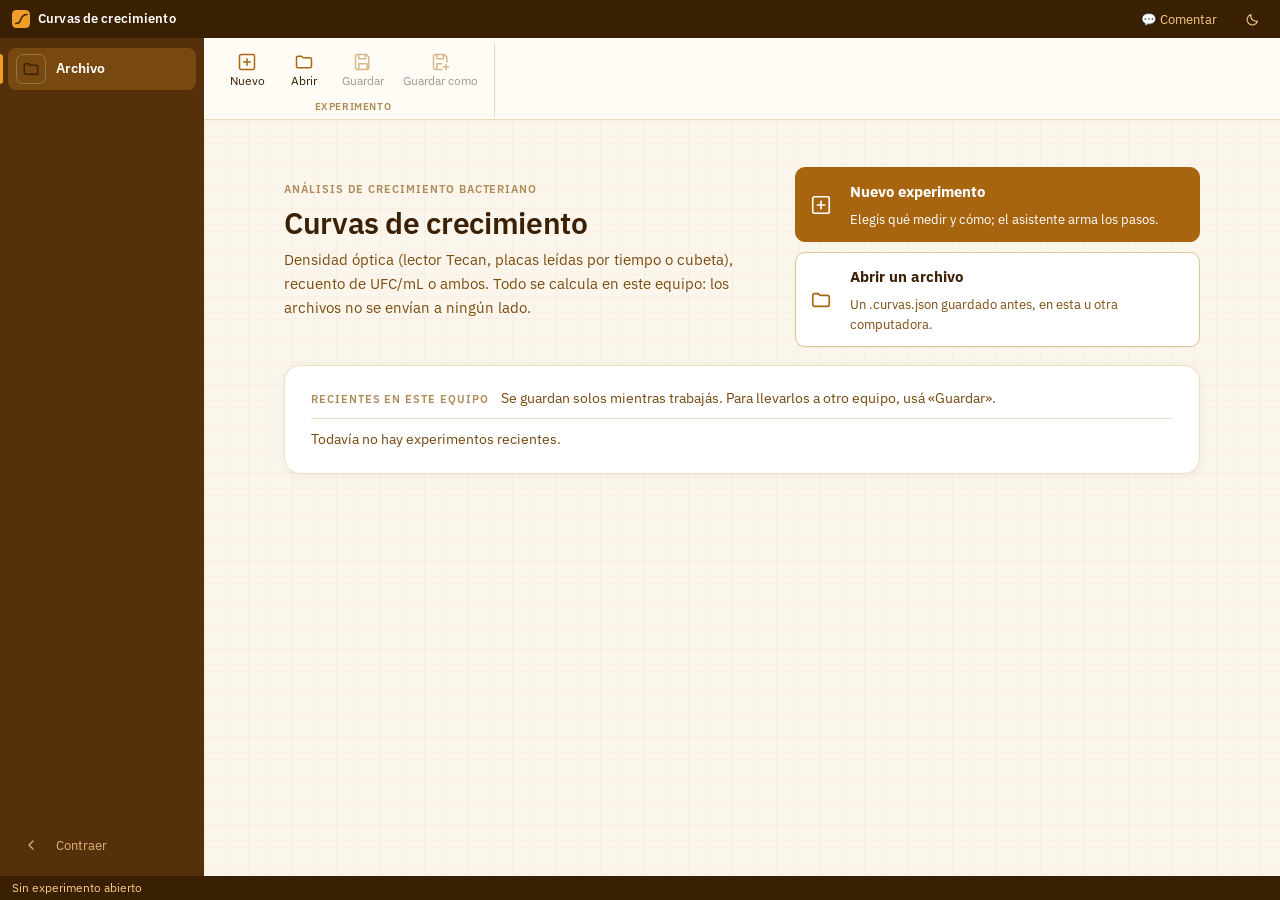
==== docs/Curvas.html @ dcc704e7 "v2.10.0: OD y UFC con el mismo cálculo, ajustes de Baranyi/Huang corregidos y formato de publicación" ====
<!doctype html>
<html lang="es" data-tema="claro">
  <head>
    <meta charset="UTF-8" />
    <meta name="viewport" content="width=device-width, initial-scale=1.0" />
    <title>Curvas de crecimiento</title>
    <link rel="icon" type="image/svg+xml" href="data:image/svg+xml,%3Csvg xmlns='http://www.w3.org/2000/svg' viewBox='0 0 64 64'%3E%3Crect width='64' height='64' rx='14' fill='%23633806'/%3E%3Cpath d='M14 14V50H54' fill='none' stroke='%23FAEEDA' stroke-width='3.3' stroke-linecap='round'/%3E%3Cpath d='M17 46C28 46 32 44.5 37 34S47 17 56 16' fill='none' stroke='%23EF9F27' stroke-width='5.2' stroke-linecap='round'/%3E%3C/svg%3E" />
    <script>try { var t = JSON.parse(localStorage.getItem('curvas-crecimiento-v2-tema-mesada')); if (t) document.documentElement.dataset.tema = t } catch (e) {}</script>
    <script type="module" crossorigin>var yk=Object.defineProperty;var _k=(e,t,r)=>t in e?yk(e,t,{enumerable:!0,configurable:!0,writable:!0,value:r}):e[t]=r;var pg=(e,t,r)=>_k(e,typeof t!="symbol"?t+"":t,r);(function(){const t=document.createElement("link").relList;if(t&&t.supports&&t.supports("modulepreload"))return;for(const n of document.querySelectorAll('link[rel="modulepreload"]'))a(n);new MutationObserver(n=>{for(const o of n)if(o.type==="childList")for(const s of o.addedNodes)s.tagName==="LINK"&&s.rel==="modulepreload"&&a(s)}).observe(document,{childList:!0,subtree:!0});function r(n){const o={};return n.integrity&&(o.integrity=n.integrity),n.referrerPolicy&&(o.referrerPolicy=n.referrerPolicy),n.crossOrigin==="use-credentials"?o.credentials="include":n.crossOrigin==="anonymous"?o.credentials="omit":o.credentials="same-origin",o}function a(n){if(n.ep)return;n.ep=!0;const o=r(n);fetch(n.href,o)}})();function bk(e){return e&&e.__esModule&&Object.prototype.hasOwnProperty.call(e,"default")?e.default:e}var v_={exports:{}},Jf={},y_={exports:{}},St={};/**
 * @license React
 * react.production.min.js
 *
 * Copyright (c) Facebook, Inc. and its affiliates.
 *
 * This source code is licensed under the MIT license found in the
 * LICENSE file in the root directory of this source tree.
 */var pu=Symbol.for("react.element"),wk=Symbol.for("react.portal"),jk=Symbol.for("react.fragment"),Ek=Symbol.for("react.strict_mode"),Sk=Symbol.for("react.profiler"),Ck=Symbol.for("react.provider"),kk=Symbol.for("react.context"),Tk=Symbol.for("react.forward_ref"),Nk=Symbol.for("react.suspense"),Fk=Symbol.for("react.memo"),Ok=Symbol.for("react.lazy"),xg=Symbol.iterator;function Ak(e){return e===null||typeof e!="object"?null:(e=xg&&e[xg]||e["@@iterator"],typeof e=="function"?e:null)}var __={isMounted:function(){return!1},enqueueForceUpdate:function(){},enqueueReplaceState:function(){},enqueueSetState:function(){}},b_=Object.assign,w_={};function dl(e,t,r){this.props=e,this.context=t,this.refs=w_,this.updater=r||__}dl.prototype.isReactComponent={};dl.prototype.setState=function(e,t){if(typeof e!="object"&&typeof e!="function"&&e!=null)throw Error("setState(...): takes an object of state variables to update or a function which returns an object of state variables.");this.updater.enqueueSetState(this,e,t,"setState")};dl.prototype.forceUpdate=function(e){this.updater.enqueueForceUpdate(this,e,"forceUpdate")};function j_(){}j_.prototype=dl.prototype;function Hp(e,t,r){this.props=e,this.context=t,this.refs=w_,this.updater=r||__}var Gp=Hp.prototype=new j_;Gp.constructor=Hp;b_(Gp,dl.prototype);Gp.isPureReactComponent=!0;var gg=Array.isArray,E_=Object.prototype.hasOwnProperty,qp={current:null},S_={key:!0,ref:!0,__self:!0,__source:!0};function C_(e,t,r){var a,n={},o=null,s=null;if(t!=null)for(a in t.ref!==void 0&&(s=t.ref),t.key!==void 0&&(o=""+t.key),t)E_.call(t,a)&&!S_.hasOwnProperty(a)&&(n[a]=t[a]);var l=arguments.length-2;if(l===1)n.children=r;else if(1<l){for(var c=Array(l),u=0;u<l;u++)c[u]=arguments[u+2];n.children=c}if(e&&e.defaultProps)for(a in l=e.defaultProps,l)n[a]===void 0&&(n[a]=l[a]);return{$$typeof:pu,type:e,key:o,ref:s,props:n,_owner:qp.current}}function Dk(e,t){return{$$typeof:pu,type:e.type,key:t,ref:e.ref,props:e.props,_owner:e._owner}}function Xp(e){return typeof e=="object"&&e!==null&&e.$$typeof===pu}function Mk(e){var t={"=":"=0",":":"=2"};return"$"+e.replace(/[=:]/g,function(r){return t[r]})}var vg=/\/+/g;function R0(e,t){return typeof e=="object"&&e!==null&&e.key!=null?Mk(""+e.key):t.toString(36)}function wd(e,t,r,a,n){var o=typeof e;(o==="undefined"||o==="boolean")&&(e=null);var s=!1;if(e===null)s=!0;else switch(o){case"string":case"number":s=!0;break;case"object":switch(e.$$typeof){case pu:case wk:s=!0}}if(s)return s=e,n=n(s),e=a===""?"."+R0(s,0):a,gg(n)?(r="",e!=null&&(r=e.replace(vg,"$&/")+"/"),wd(n,t,r,"",function(u){return u})):n!=null&&(Xp(n)&&(n=Dk(n,r+(!n.key||s&&s.key===n.key?"":(""+n.key).replace(vg,"$&/")+"/")+e)),t.push(n)),1;if(s=0,a=a===""?".":a+":",gg(e))for(var l=0;l<e.length;l++){o=e[l];var c=a+R0(o,l);s+=wd(o,t,r,c,n)}else if(c=Ak(e),typeof c=="function")for(e=c.call(e),l=0;!(o=e.next()).done;)o=o.value,c=a+R0(o,l++),s+=wd(o,t,r,c,n);else if(o==="object")throw t=String(e),Error("Objects are not valid as a React child (found: "+(t==="[object Object]"?"object with keys {"+Object.keys(e).join(", ")+"}":t)+"). If you meant to render a collection of children, use an array instead.");return s}function Ru(e,t,r){if(e==null)return e;var a=[],n=0;return wd(e,a,"","",function(o){return t.call(r,o,n++)}),a}function $k(e){if(e._status===-1){var t=e._result;t=t(),t.then(function(r){(e._status===0||e._status===-1)&&(e._status=1,e._result=r)},function(r){(e._status===0||e._status===-1)&&(e._status=2,e._result=r)}),e._status===-1&&(e._status=0,e._result=t)}if(e._status===1)return e._result.default;throw e._result}var ja={current:null},jd={transition:null},Pk={ReactCurrentDispatcher:ja,ReactCurrentBatchConfig:jd,ReactCurrentOwner:qp};function k_(){throw Error("act(...) is not supported in production builds of React.")}St.Children={map:Ru,forEach:function(e,t,r){Ru(e,function(){t.apply(this,arguments)},r)},count:function(e){var t=0;return Ru(e,function(){t++}),t},toArray:function(e){return Ru(e,function(t){return t})||[]},only:function(e){if(!Xp(e))throw Error("React.Children.only expected to receive a single React element child.");return e}};St.Component=dl;St.Fragment=jk;St.Profiler=Sk;St.PureComponent=Hp;St.StrictMode=Ek;St.Suspense=Nk;St.__SECRET_INTERNALS_DO_NOT_USE_OR_YOU_WILL_BE_FIRED=Pk;St.act=k_;St.cloneElement=function(e,t,r){if(e==null)throw Error("React.cloneElement(...): The argument must be a React element, but you passed "+e+".");var a=b_({},e.props),n=e.key,o=e.ref,s=e._owner;if(t!=null){if(t.ref!==void 0&&(o=t.ref,s=qp.current),t.key!==void 0&&(n=""+t.key),e.type&&e.type.defaultProps)var l=e.type.defaultProps;for(c in t)E_.call(t,c)&&!S_.hasOwnProperty(c)&&(a[c]=t[c]===void 0&&l!==void 0?l[c]:t[c])}var c=arguments.length-2;if(c===1)a.children=r;else if(1<c){l=Array(c);for(var u=0;u<c;u++)l[u]=arguments[u+2];a.children=l}return{$$typeof:pu,type:e.type,key:n,ref:o,props:a,_owner:s}};St.createContext=function(e){return e={$$typeof:kk,_currentValue:e,_currentValue2:e,_threadCount:0,Provider:null,Consumer:null,_defaultValue:null,_globalName:null},e.Provider={$$typeof:Ck,_context:e},e.Consumer=e};St.createElement=C_;St.createFactory=function(e){var t=C_.bind(null,e);return t.type=e,t};St.createRef=function(){return{current:null}};St.forwardRef=function(e){return{$$typeof:Tk,render:e}};St.isValidElement=Xp;St.lazy=function(e){return{$$typeof:Ok,_payload:{_status:-1,_result:e},_init:$k}};St.memo=function(e,t){return{$$typeof:Fk,type:e,compare:t===void 0?null:t}};St.startTransition=function(e){var t=jd.transition;jd.transition={};try{e()}finally{jd.transition=t}};St.unstable_act=k_;St.useCallback=function(e,t){return ja.current.useCallback(e,t)};St.useContext=function(e){return ja.current.useContext(e)};St.useDebugValue=function(){};St.useDeferredValue=function(e){return ja.current.useDeferredValue(e)};St.useEffect=function(e,t){return ja.current.useEffect(e,t)};St.useId=function(){return ja.current.useId()};St.useImperativeHandle=function(e,t,r){return ja.current.useImperativeHandle(e,t,r)};St.useInsertionEffect=function(e,t){return ja.current.useInsertionEffect(e,t)};St.useLayoutEffect=function(e,t){return ja.current.useLayoutEffect(e,t)};St.useMemo=function(e,t){return ja.current.useMemo(e,t)};St.useReducer=function(e,t,r){return ja.current.useReducer(e,t,r)};St.useRef=function(e){return ja.current.useRef(e)};St.useState=function(e){return ja.current.useState(e)};St.useSyncExternalStore=function(e,t,r){return ja.current.useSyncExternalStore(e,t,r)};St.useTransition=function(){return ja.current.useTransition()};St.version="18.3.1";y_.exports=St;var fe=y_.exports;const T_=bk(fe);/**
 * @license React
 * react-jsx-runtime.production.min.js
 *
 * Copyright (c) Facebook, Inc. and its affiliates.
 *
 * This source code is licensed under the MIT license found in the
 * LICENSE file in the root directory of this source tree.
 */var Lk=fe,Rk=Symbol.for("react.element"),Ik=Symbol.for("react.fragment"),Bk=Object.prototype.hasOwnProperty,Uk=Lk.__SECRET_INTERNALS_DO_NOT_USE_OR_YOU_WILL_BE_FIRED.ReactCurrentOwner,zk={key:!0,ref:!0,__self:!0,__source:!0};function N_(e,t,r){var a,n={},o=null,s=null;r!==void 0&&(o=""+r),t.key!==void 0&&(o=""+t.key),t.ref!==void 0&&(s=t.ref);for(a in t)Bk.call(t,a)&&!zk.hasOwnProperty(a)&&(n[a]=t[a]);if(e&&e.defaultProps)for(a in t=e.defaultProps,t)n[a]===void 0&&(n[a]=t[a]);return{$$typeof:Rk,type:e,key:o,ref:s,props:n,_owner:Uk.current}}Jf.Fragment=Ik;Jf.jsx=N_;Jf.jsxs=N_;v_.exports=Jf;var i=v_.exports,F_={exports:{}},Ka={},O_={exports:{}},A_={};/**
 * @license React
 * scheduler.production.min.js
 *
 * Copyright (c) Facebook, Inc. and its affiliates.
 *
 * This source code is licensed under the MIT license found in the
 * LICENSE file in the root directory of this source tree.
 */(function(e){function t(re,L){var B=re.length;re.push(L);e:for(;0<B;){var ae=B-1>>>1,E=re[ae];if(0<n(E,L))re[ae]=L,re[B]=E,B=ae;else break e}}function r(re){return re.length===0?null:re[0]}function a(re){if(re.length===0)return null;var L=re[0],B=re.pop();if(B!==L){re[0]=B;e:for(var ae=0,E=re.length,O=E>>>1;ae<O;){var D=2*(ae+1)-1,R=re[D],A=D+1,K=re[A];if(0>n(R,B))A<E&&0>n(K,R)?(re[ae]=K,re[A]=B,ae=A):(re[ae]=R,re[D]=B,ae=D);else if(A<E&&0>n(K,B))re[ae]=K,re[A]=B,ae=A;else break e}}return L}function n(re,L){var B=re.sortIndex-L.sortIndex;return B!==0?B:re.id-L.id}if(typeof performance=="object"&&typeof performance.now=="function"){var o=performance;e.unstable_now=function(){return o.now()}}else{var s=Date,l=s.now();e.unstable_now=function(){return s.now()-l}}var c=[],u=[],d=1,f=null,h=3,m=!1,p=!1,x=!1,g=typeof setTimeout=="function"?setTimeout:null,v=typeof clearTimeout=="function"?clearTimeout:null,y=typeof setImmediate<"u"?setImmediate:null;typeof navigator<"u"&&navigator.scheduling!==void 0&&navigator.scheduling.isInputPending!==void 0&&navigator.scheduling.isInputPending.bind(navigator.scheduling);function _(re){for(var L=r(u);L!==null;){if(L.callback===null)a(u);else if(L.startTime<=re)a(u),L.sortIndex=L.expirationTime,t(c,L);else break;L=r(u)}}function j(re){if(x=!1,_(re),!p)if(r(c)!==null)p=!0,G(k);else{var L=r(u);L!==null&&Q(j,L.startTime-re)}}function k(re,L){p=!1,x&&(x=!1,v(w),w=-1),m=!0;var B=h;try{for(_(L),f=r(c);f!==null&&(!(f.expirationTime>L)||re&&!P());){var ae=f.callback;if(typeof ae=="function"){f.callback=null,h=f.priorityLevel;var E=ae(f.expirationTime<=L);L=e.unstable_now(),typeof E=="function"?f.callback=E:f===r(c)&&a(c),_(L)}else a(c);f=r(c)}if(f!==null)var O=!0;else{var D=r(u);D!==null&&Q(j,D.startTime-L),O=!1}return O}finally{f=null,h=B,m=!1}}var S=!1,b=null,w=-1,C=5,N=-1;function P(){return!(e.unstable_now()-N<C)}function T(){if(b!==null){var re=e.unstable_now();N=re;var L=!0;try{L=b(!0,re)}finally{L?F():(S=!1,b=null)}}else S=!1}var F;if(typeof y=="function")F=function(){y(T)};else if(typeof MessageChannel<"u"){var V=new MessageChannel,z=V.port2;V.port1.onmessage=T,F=function(){z.postMessage(null)}}else F=function(){g(T,0)};function G(re){b=re,S||(S=!0,F())}function Q(re,L){w=g(function(){re(e.unstable_now())},L)}e.unstable_IdlePriority=5,e.unstable_ImmediatePriority=1,e.unstable_LowPriority=4,e.unstable_NormalPriority=3,e.unstable_Profiling=null,e.unstable_UserBlockingPriority=2,e.unstable_cancelCallback=function(re){re.callback=null},e.unstable_continueExecution=function(){p||m||(p=!0,G(k))},e.unstable_forceFrameRate=function(re){0>re||125<re?console.error("forceFrameRate takes a positive int between 0 and 125, forcing frame rates higher than 125 fps is not supported"):C=0<re?Math.floor(1e3/re):5},e.unstable_getCurrentPriorityLevel=function(){return h},e.unstable_getFirstCallbackNode=function(){return r(c)},e.unstable_next=function(re){switch(h){case 1:case 2:case 3:var L=3;break;default:L=h}var B=h;h=L;try{return re()}finally{h=B}},e.unstable_pauseExecution=function(){},e.unstable_requestPaint=function(){},e.unstable_runWithPriority=function(re,L){switch(re){case 1:case 2:case 3:case 4:case 5:break;default:re=3}var B=h;h=re;try{return L()}finally{h=B}},e.unstable_scheduleCallback=function(re,L,B){var ae=e.unstable_now();switch(typeof B=="object"&&B!==null?(B=B.delay,B=typeof B=="number"&&0<B?ae+B:ae):B=ae,re){case 1:var E=-1;break;case 2:E=250;break;case 5:E=1073741823;break;case 4:E=1e4;break;default:E=5e3}return E=B+E,re={id:d++,callback:L,priorityLevel:re,startTime:B,expirationTime:E,sortIndex:-1},B>ae?(re.sortIndex=B,t(u,re),r(c)===null&&re===r(u)&&(x?(v(w),w=-1):x=!0,Q(j,B-ae))):(re.sortIndex=E,t(c,re),p||m||(p=!0,G(k))),re},e.unstable_shouldYield=P,e.unstable_wrapCallback=function(re){var L=h;return function(){var B=h;h=L;try{return re.apply(this,arguments)}finally{h=B}}}})(A_);O_.exports=A_;var Vk=O_.exports;/**
 * @license React
 * react-dom.production.min.js
 *
 * Copyright (c) Facebook, Inc. and its affiliates.
 *
 * This source code is licensed under the MIT license found in the
 * LICENSE file in the root directory of this source tree.
 */var Wk=fe,Ga=Vk;function Le(e){for(var t="https://reactjs.org/docs/error-decoder.html?invariant="+e,r=1;r<arguments.length;r++)t+="&args[]="+encodeURIComponent(arguments[r]);return"Minified React error #"+e+"; visit "+t+" for the full message or use the non-minified dev environment for full errors and additional helpful warnings."}var D_=new Set,xc={};function Qs(e,t){Xi(e,t),Xi(e+"Capture",t)}function Xi(e,t){for(xc[e]=t,e=0;e<t.length;e++)D_.add(t[e])}var go=!(typeof window>"u"||typeof window.document>"u"||typeof window.document.createElement>"u"),Zh=Object.prototype.hasOwnProperty,Hk=/^[:A-Z_a-z\u00C0-\u00D6\u00D8-\u00F6\u00F8-\u02FF\u0370-\u037D\u037F-\u1FFF\u200C-\u200D\u2070-\u218F\u2C00-\u2FEF\u3001-\uD7FF\uF900-\uFDCF\uFDF0-\uFFFD][:A-Z_a-z\u00C0-\u00D6\u00D8-\u00F6\u00F8-\u02FF\u0370-\u037D\u037F-\u1FFF\u200C-\u200D\u2070-\u218F\u2C00-\u2FEF\u3001-\uD7FF\uF900-\uFDCF\uFDF0-\uFFFD\-.0-9\u00B7\u0300-\u036F\u203F-\u2040]*$/,yg={},_g={};function Gk(e){return Zh.call(_g,e)?!0:Zh.call(yg,e)?!1:Hk.test(e)?_g[e]=!0:(yg[e]=!0,!1)}function qk(e,t,r,a){if(r!==null&&r.type===0)return!1;switch(typeof t){case"function":case"symbol":return!0;case"boolean":return a?!1:r!==null?!r.acceptsBooleans:(e=e.toLowerCase().slice(0,5),e!=="data-"&&e!=="aria-");default:return!1}}function Xk(e,t,r,a){if(t===null||typeof t>"u"||qk(e,t,r,a))return!0;if(a)return!1;if(r!==null)switch(r.type){case 3:return!t;case 4:return t===!1;case 5:return isNaN(t);case 6:return isNaN(t)||1>t}return!1}function Ea(e,t,r,a,n,o,s){this.acceptsBooleans=t===2||t===3||t===4,this.attributeName=a,this.attributeNamespace=n,this.mustUseProperty=r,this.propertyName=e,this.type=t,this.sanitizeURL=o,this.removeEmptyString=s}var Qr={};"children dangerouslySetInnerHTML defaultValue defaultChecked innerHTML suppressContentEditableWarning suppressHydrationWarning style".split(" ").forEach(function(e){Qr[e]=new Ea(e,0,!1,e,null,!1,!1)});[["acceptCharset","accept-charset"],["className","class"],["htmlFor","for"],["httpEquiv","http-equiv"]].forEach(function(e){var t=e[0];Qr[t]=new Ea(t,1,!1,e[1],null,!1,!1)});["contentEditable","draggable","spellCheck","value"].forEach(function(e){Qr[e]=new Ea(e,2,!1,e.toLowerCase(),null,!1,!1)});["autoReverse","externalResourcesRequired","focusable","preserveAlpha"].forEach(function(e){Qr[e]=new Ea(e,2,!1,e,null,!1,!1)});"allowFullScreen async autoFocus autoPlay controls default defer disabled disablePictureInPicture disableRemotePlayback formNoValidate hidden loop noModule noValidate open playsInline readOnly required reversed scoped seamless itemScope".split(" ").forEach(function(e){Qr[e]=new Ea(e,3,!1,e.toLowerCase(),null,!1,!1)});["checked","multiple","muted","selected"].forEach(function(e){Qr[e]=new Ea(e,3,!0,e,null,!1,!1)});["capture","download"].forEach(function(e){Qr[e]=new Ea(e,4,!1,e,null,!1,!1)});["cols","rows","size","span"].forEach(function(e){Qr[e]=new Ea(e,6,!1,e,null,!1,!1)});["rowSpan","start"].forEach(function(e){Qr[e]=new Ea(e,5,!1,e.toLowerCase(),null,!1,!1)});var Kp=/[\-:]([a-z])/g;function Yp(e){return e[1].toUpperCase()}"accent-height alignment-baseline arabic-form baseline-shift cap-height clip-path clip-rule color-interpolation color-interpolation-filters color-profile color-rendering dominant-baseline enable-background fill-opacity fill-rule flood-color flood-opacity font-family font-size font-size-adjust font-stretch font-style font-variant font-weight glyph-name glyph-orientation-horizontal glyph-orientation-vertical horiz-adv-x horiz-origin-x image-rendering letter-spacing lighting-color marker-end marker-mid marker-start overline-position overline-thickness paint-order panose-1 pointer-events rendering-intent shape-rendering stop-color stop-opacity strikethrough-position strikethrough-thickness stroke-dasharray stroke-dashoffset stroke-linecap stroke-linejoin stroke-miterlimit stroke-opacity stroke-width text-anchor text-decoration text-rendering underline-position underline-thickness unicode-bidi unicode-range units-per-em v-alphabetic v-hanging v-ideographic v-mathematical vector-effect vert-adv-y vert-origin-x vert-origin-y word-spacing writing-mode xmlns:xlink x-height".split(" ").forEach(function(e){var t=e.replace(Kp,Yp);Qr[t]=new Ea(t,1,!1,e,null,!1,!1)});"xlink:actuate xlink:arcrole xlink:role xlink:show xlink:title xlink:type".split(" ").forEach(function(e){var t=e.replace(Kp,Yp);Qr[t]=new Ea(t,1,!1,e,"http://www.w3.org/1999/xlink",!1,!1)});["xml:base","xml:lang","xml:space"].forEach(function(e){var t=e.replace(Kp,Yp);Qr[t]=new Ea(t,1,!1,e,"http://www.w3.org/XML/1998/namespace",!1,!1)});["tabIndex","crossOrigin"].forEach(function(e){Qr[e]=new Ea(e,1,!1,e.toLowerCase(),null,!1,!1)});Qr.xlinkHref=new Ea("xlinkHref",1,!1,"xlink:href","http://www.w3.org/1999/xlink",!0,!1);["src","href","action","formAction"].forEach(function(e){Qr[e]=new Ea(e,1,!1,e.toLowerCase(),null,!0,!0)});function Qp(e,t,r,a){var n=Qr.hasOwnProperty(t)?Qr[t]:null;(n!==null?n.type!==0:a||!(2<t.length)||t[0]!=="o"&&t[0]!=="O"||t[1]!=="n"&&t[1]!=="N")&&(Xk(t,r,n,a)&&(r=null),a||n===null?Gk(t)&&(r===null?e.removeAttribute(t):e.setAttribute(t,""+r)):n.mustUseProperty?e[n.propertyName]=r===null?n.type===3?!1:"":r:(t=n.attributeName,a=n.attributeNamespace,r===null?e.removeAttribute(t):(n=n.type,r=n===3||n===4&&r===!0?"":""+r,a?e.setAttributeNS(a,t,r):e.setAttribute(t,r))))}var Eo=Wk.__SECRET_INTERNALS_DO_NOT_USE_OR_YOU_WILL_BE_FIRED,Iu=Symbol.for("react.element"),xi=Symbol.for("react.portal"),gi=Symbol.for("react.fragment"),Jp=Symbol.for("react.strict_mode"),em=Symbol.for("react.profiler"),M_=Symbol.for("react.provider"),$_=Symbol.for("react.context"),Zp=Symbol.for("react.forward_ref"),tm=Symbol.for("react.suspense"),rm=Symbol.for("react.suspense_list"),ex=Symbol.for("react.memo"),Ro=Symbol.for("react.lazy"),P_=Symbol.for("react.offscreen"),bg=Symbol.iterator;function Fl(e){return e===null||typeof e!="object"?null:(e=bg&&e[bg]||e["@@iterator"],typeof e=="function"?e:null)}var dr=Object.assign,I0;function Wl(e){if(I0===void 0)try{throw Error()}catch(r){var t=r.stack.trim().match(/\n( *(at )?)/);I0=t&&t[1]||""}return`
`+I0+e}var B0=!1;function U0(e,t){if(!e||B0)return"";B0=!0;var r=Error.prepareStackTrace;Error.prepareStackTrace=void 0;try{if(t)if(t=function(){throw Error()},Object.defineProperty(t.prototype,"props",{set:function(){throw Error()}}),typeof Reflect=="object"&&Reflect.construct){try{Reflect.construct(t,[])}catch(u){var a=u}Reflect.construct(e,[],t)}else{try{t.call()}catch(u){a=u}e.call(t.prototype)}else{try{throw Error()}catch(u){a=u}e()}}catch(u){if(u&&a&&typeof u.stack=="string"){for(var n=u.stack.split(`
`),o=a.stack.split(`
`),s=n.length-1,l=o.length-1;1<=s&&0<=l&&n[s]!==o[l];)l--;for(;1<=s&&0<=l;s--,l--)if(n[s]!==o[l]){if(s!==1||l!==1)do if(s--,l--,0>l||n[s]!==o[l]){var c=`
`+n[s].replace(" at new "," at ");return e.displayName&&c.includes("<anonymous>")&&(c=c.replace("<anonymous>",e.displayName)),c}while(1<=s&&0<=l);break}}}finally{B0=!1,Error.prepareStackTrace=r}return(e=e?e.displayName||e.name:"")?Wl(e):""}function Kk(e){switch(e.tag){case 5:return Wl(e.type);case 16:return Wl("Lazy");case 13:return Wl("Suspense");case 19:return Wl("SuspenseList");case 0:case 2:case 15:return e=U0(e.type,!1),e;case 11:return e=U0(e.type.render,!1),e;case 1:return e=U0(e.type,!0),e;default:return""}}function am(e){if(e==null)return null;if(typeof e=="function")return e.displayName||e.name||null;if(typeof e=="string")return e;switch(e){case gi:return"Fragment";case xi:return"Portal";case em:return"Profiler";case Jp:return"StrictMode";case tm:return"Suspense";case rm:return"SuspenseList"}if(typeof e=="object")switch(e.$$typeof){case $_:return(e.displayName||"Context")+".Consumer";case M_:return(e._context.displayName||"Context")+".Provider";case Zp:var t=e.render;return e=e.displayName,e||(e=t.displayName||t.name||"",e=e!==""?"ForwardRef("+e+")":"ForwardRef"),e;case ex:return t=e.displayName||null,t!==null?t:am(e.type)||"Memo";case Ro:t=e._payload,e=e._init;try{return am(e(t))}catch{}}return null}function Yk(e){var t=e.type;switch(e.tag){case 24:return"Cache";case 9:return(t.displayName||"Context")+".Consumer";case 10:return(t._context.displayName||"Context")+".Provider";case 18:return"DehydratedFragment";case 11:return e=t.render,e=e.displayName||e.name||"",t.displayName||(e!==""?"ForwardRef("+e+")":"ForwardRef");case 7:return"Fragment";case 5:return t;case 4:return"Portal";case 3:return"Root";case 6:return"Text";case 16:return am(t);case 8:return t===Jp?"StrictMode":"Mode";case 22:return"Offscreen";case 12:return"Profiler";case 21:return"Scope";case 13:return"Suspense";case 19:return"SuspenseList";case 25:return"TracingMarker";case 1:case 0:case 17:case 2:case 14:case 15:if(typeof t=="function")return t.displayName||t.name||null;if(typeof t=="string")return t}return null}function os(e){switch(typeof e){case"boolean":case"number":case"string":case"undefined":return e;case"object":return e;default:return""}}function L_(e){var t=e.type;return(e=e.nodeName)&&e.toLowerCase()==="input"&&(t==="checkbox"||t==="radio")}function Qk(e){var t=L_(e)?"checked":"value",r=Object.getOwnPropertyDescriptor(e.constructor.prototype,t),a=""+e[t];if(!e.hasOwnProperty(t)&&typeof r<"u"&&typeof r.get=="function"&&typeof r.set=="function"){var n=r.get,o=r.set;return Object.defineProperty(e,t,{configurable:!0,get:function(){return n.call(this)},set:function(s){a=""+s,o.call(this,s)}}),Object.defineProperty(e,t,{enumerable:r.enumerable}),{getValue:function(){return a},setValue:function(s){a=""+s},stopTracking:function(){e._valueTracker=null,delete e[t]}}}}function Bu(e){e._valueTracker||(e._valueTracker=Qk(e))}function R_(e){if(!e)return!1;var t=e._valueTracker;if(!t)return!0;var r=t.getValue(),a="";return e&&(a=L_(e)?e.checked?"true":"false":e.value),e=a,e!==r?(t.setValue(e),!0):!1}function Jd(e){if(e=e||(typeof document<"u"?document:void 0),typeof e>"u")return null;try{return e.activeElement||e.body}catch{return e.body}}function nm(e,t){var r=t.checked;return dr({},t,{defaultChecked:void 0,defaultValue:void 0,value:void 0,checked:r??e._wrapperState.initialChecked})}function wg(e,t){var r=t.defaultValue==null?"":t.defaultValue,a=t.checked!=null?t.checked:t.defaultChecked;r=os(t.value!=null?t.value:r),e._wrapperState={initialChecked:a,initialValue:r,controlled:t.type==="checkbox"||t.type==="radio"?t.checked!=null:t.value!=null}}function I_(e,t){t=t.checked,t!=null&&Qp(e,"checked",t,!1)}function om(e,t){I_(e,t);var r=os(t.value),a=t.type;if(r!=null)a==="number"?(r===0&&e.value===""||e.value!=r)&&(e.value=""+r):e.value!==""+r&&(e.value=""+r);else if(a==="submit"||a==="reset"){e.removeAttribute("value");return}t.hasOwnProperty("value")?sm(e,t.type,r):t.hasOwnProperty("defaultValue")&&sm(e,t.type,os(t.defaultValue)),t.checked==null&&t.defaultChecked!=null&&(e.defaultChecked=!!t.defaultChecked)}function jg(e,t,r){if(t.hasOwnProperty("value")||t.hasOwnProperty("defaultValue")){var a=t.type;if(!(a!=="submit"&&a!=="reset"||t.value!==void 0&&t.value!==null))return;t=""+e._wrapperState.initialValue,r||t===e.value||(e.value=t),e.defaultValue=t}r=e.name,r!==""&&(e.name=""),e.defaultChecked=!!e._wrapperState.initialChecked,r!==""&&(e.name=r)}function sm(e,t,r){(t!=="number"||Jd(e.ownerDocument)!==e)&&(r==null?e.defaultValue=""+e._wrapperState.initialValue:e.defaultValue!==""+r&&(e.defaultValue=""+r))}var Hl=Array.isArray;function Di(e,t,r,a){if(e=e.options,t){t={};for(var n=0;n<r.length;n++)t["$"+r[n]]=!0;for(r=0;r<e.length;r++)n=t.hasOwnProperty("$"+e[r].value),e[r].selected!==n&&(e[r].selected=n),n&&a&&(e[r].defaultSelected=!0)}else{for(r=""+os(r),t=null,n=0;n<e.length;n++){if(e[n].value===r){e[n].selected=!0,a&&(e[n].defaultSelected=!0);return}t!==null||e[n].disabled||(t=e[n])}t!==null&&(t.selected=!0)}}function im(e,t){if(t.dangerouslySetInnerHTML!=null)throw Error(Le(91));return dr({},t,{value:void 0,defaultValue:void 0,children:""+e._wrapperState.initialValue})}function Eg(e,t){var r=t.value;if(r==null){if(r=t.children,t=t.defaultValue,r!=null){if(t!=null)throw Error(Le(92));if(Hl(r)){if(1<r.length)throw Error(Le(93));r=r[0]}t=r}t==null&&(t=""),r=t}e._wrapperState={initialValue:os(r)}}function B_(e,t){var r=os(t.value),a=os(t.defaultValue);r!=null&&(r=""+r,r!==e.value&&(e.value=r),t.defaultValue==null&&e.defaultValue!==r&&(e.defaultValue=r)),a!=null&&(e.defaultValue=""+a)}function Sg(e){var t=e.textContent;t===e._wrapperState.initialValue&&t!==""&&t!==null&&(e.value=t)}function U_(e){switch(e){case"svg":return"http://www.w3.org/2000/svg";case"math":return"http://www.w3.org/1998/Math/MathML";default:return"http://www.w3.org/1999/xhtml"}}function lm(e,t){return e==null||e==="http://www.w3.org/1999/xhtml"?U_(t):e==="http://www.w3.org/2000/svg"&&t==="foreignObject"?"http://www.w3.org/1999/xhtml":e}var Uu,z_=function(e){return typeof MSApp<"u"&&MSApp.execUnsafeLocalFunction?function(t,r,a,n){MSApp.execUnsafeLocalFunction(function(){return e(t,r,a,n)})}:e}(function(e,t){if(e.namespaceURI!=="http://www.w3.org/2000/svg"||"innerHTML"in e)e.innerHTML=t;else{for(Uu=Uu||document.createElement("div"),Uu.innerHTML="<svg>"+t.valueOf().toString()+"</svg>",t=Uu.firstChild;e.firstChild;)e.removeChild(e.firstChild);for(;t.firstChild;)e.appendChild(t.firstChild)}});function gc(e,t){if(t){var r=e.firstChild;if(r&&r===e.lastChild&&r.nodeType===3){r.nodeValue=t;return}}e.textContent=t}var Jl={animationIterationCount:!0,aspectRatio:!0,borderImageOutset:!0,borderImageSlice:!0,borderImageWidth:!0,boxFlex:!0,boxFlexGroup:!0,boxOrdinalGroup:!0,columnCount:!0,columns:!0,flex:!0,flexGrow:!0,flexPositive:!0,flexShrink:!0,flexNegative:!0,flexOrder:!0,gridArea:!0,gridRow:!0,gridRowEnd:!0,gridRowSpan:!0,gridRowStart:!0,gridColumn:!0,gridColumnEnd:!0,gridColumnSpan:!0,gridColumnStart:!0,fontWeight:!0,lineClamp:!0,lineHeight:!0,opacity:!0,order:!0,orphans:!0,tabSize:!0,widows:!0,zIndex:!0,zoom:!0,fillOpacity:!0,floodOpacity:!0,stopOpacity:!0,strokeDasharray:!0,strokeDashoffset:!0,strokeMiterlimit:!0,strokeOpacity:!0,strokeWidth:!0},Jk=["Webkit","ms","Moz","O"];Object.keys(Jl).forEach(function(e){Jk.forEach(function(t){t=t+e.charAt(0).toUpperCase()+e.substring(1),Jl[t]=Jl[e]})});function V_(e,t,r){return t==null||typeof t=="boolean"||t===""?"":r||typeof t!="number"||t===0||Jl.hasOwnProperty(e)&&Jl[e]?(""+t).trim():t+"px"}function W_(e,t){e=e.style;for(var r in t)if(t.hasOwnProperty(r)){var a=r.indexOf("--")===0,n=V_(r,t[r],a);r==="float"&&(r="cssFloat"),a?e.setProperty(r,n):e[r]=n}}var Zk=dr({menuitem:!0},{area:!0,base:!0,br:!0,col:!0,embed:!0,hr:!0,img:!0,input:!0,keygen:!0,link:!0,meta:!0,param:!0,source:!0,track:!0,wbr:!0});function cm(e,t){if(t){if(Zk[e]&&(t.children!=null||t.dangerouslySetInnerHTML!=null))throw Error(Le(137,e));if(t.dangerouslySetInnerHTML!=null){if(t.children!=null)throw Error(Le(60));if(typeof t.dangerouslySetInnerHTML!="object"||!("__html"in t.dangerouslySetInnerHTML))throw Error(Le(61))}if(t.style!=null&&typeof t.style!="object")throw Error(Le(62))}}function um(e,t){if(e.indexOf("-")===-1)return typeof t.is=="string";switch(e){case"annotation-xml":case"color-profile":case"font-face":case"font-face-src":case"font-face-uri":case"font-face-format":case"font-face-name":case"missing-glyph":return!1;default:return!0}}var dm=null;function tx(e){return e=e.target||e.srcElement||window,e.correspondingUseElement&&(e=e.correspondingUseElement),e.nodeType===3?e.parentNode:e}var fm=null,Mi=null,$i=null;function Cg(e){if(e=vu(e)){if(typeof fm!="function")throw Error(Le(280));var t=e.stateNode;t&&(t=a0(t),fm(e.stateNode,e.type,t))}}function H_(e){Mi?$i?$i.push(e):$i=[e]:Mi=e}function G_(){if(Mi){var e=Mi,t=$i;if($i=Mi=null,Cg(e),t)for(e=0;e<t.length;e++)Cg(t[e])}}function q_(e,t){return e(t)}function X_(){}var z0=!1;function K_(e,t,r){if(z0)return e(t,r);z0=!0;try{return q_(e,t,r)}finally{z0=!1,(Mi!==null||$i!==null)&&(X_(),G_())}}function vc(e,t){var r=e.stateNode;if(r===null)return null;var a=a0(r);if(a===null)return null;r=a[t];e:switch(t){case"onClick":case"onClickCapture":case"onDoubleClick":case"onDoubleClickCapture":case"onMouseDown":case"onMouseDownCapture":case"onMouseMove":case"onMouseMoveCapture":case"onMouseUp":case"onMouseUpCapture":case"onMouseEnter":(a=!a.disabled)||(e=e.type,a=!(e==="button"||e==="input"||e==="select"||e==="textarea")),e=!a;break e;default:e=!1}if(e)return null;if(r&&typeof r!="function")throw Error(Le(231,t,typeof r));return r}var hm=!1;if(go)try{var Ol={};Object.defineProperty(Ol,"passive",{get:function(){hm=!0}}),window.addEventListener("test",Ol,Ol),window.removeEventListener("test",Ol,Ol)}catch{hm=!1}function eT(e,t,r,a,n,o,s,l,c){var u=Array.prototype.slice.call(arguments,3);try{t.apply(r,u)}catch(d){this.onError(d)}}var Zl=!1,Zd=null,ef=!1,mm=null,tT={onError:function(e){Zl=!0,Zd=e}};function rT(e,t,r,a,n,o,s,l,c){Zl=!1,Zd=null,eT.apply(tT,arguments)}function aT(e,t,r,a,n,o,s,l,c){if(rT.apply(this,arguments),Zl){if(Zl){var u=Zd;Zl=!1,Zd=null}else throw Error(Le(198));ef||(ef=!0,mm=u)}}function Js(e){var t=e,r=e;if(e.alternate)for(;t.return;)t=t.return;else{e=t;do t=e,t.flags&4098&&(r=t.return),e=t.return;while(e)}return t.tag===3?r:null}function Y_(e){if(e.tag===13){var t=e.memoizedState;if(t===null&&(e=e.alternate,e!==null&&(t=e.memoizedState)),t!==null)return t.dehydrated}return null}function kg(e){if(Js(e)!==e)throw Error(Le(188))}function nT(e){var t=e.alternate;if(!t){if(t=Js(e),t===null)throw Error(Le(188));return t!==e?null:e}for(var r=e,a=t;;){var n=r.return;if(n===null)break;var o=n.alternate;if(o===null){if(a=n.return,a!==null){r=a;continue}break}if(n.child===o.child){for(o=n.child;o;){if(o===r)return kg(n),e;if(o===a)return kg(n),t;o=o.sibling}throw Error(Le(188))}if(r.return!==a.return)r=n,a=o;else{for(var s=!1,l=n.child;l;){if(l===r){s=!0,r=n,a=o;break}if(l===a){s=!0,a=n,r=o;break}l=l.sibling}if(!s){for(l=o.child;l;){if(l===r){s=!0,r=o,a=n;break}if(l===a){s=!0,a=o,r=n;break}l=l.sibling}if(!s)throw Error(Le(189))}}if(r.alternate!==a)throw Error(Le(190))}if(r.tag!==3)throw Error(Le(188));return r.stateNode.current===r?e:t}function Q_(e){return e=nT(e),e!==null?J_(e):null}function J_(e){if(e.tag===5||e.tag===6)return e;for(e=e.child;e!==null;){var t=J_(e);if(t!==null)return t;e=e.sibling}return null}var Z_=Ga.unstable_scheduleCallback,Tg=Ga.unstable_cancelCallback,oT=Ga.unstable_shouldYield,sT=Ga.unstable_requestPaint,wr=Ga.unstable_now,iT=Ga.unstable_getCurrentPriorityLevel,rx=Ga.unstable_ImmediatePriority,eb=Ga.unstable_UserBlockingPriority,tf=Ga.unstable_NormalPriority,lT=Ga.unstable_LowPriority,tb=Ga.unstable_IdlePriority,Zf=null,Xn=null;function cT(e){if(Xn&&typeof Xn.onCommitFiberRoot=="function")try{Xn.onCommitFiberRoot(Zf,e,void 0,(e.current.flags&128)===128)}catch{}}var On=Math.clz32?Math.clz32:fT,uT=Math.log,dT=Math.LN2;function fT(e){return e>>>=0,e===0?32:31-(uT(e)/dT|0)|0}var zu=64,Vu=4194304;function Gl(e){switch(e&-e){case 1:return 1;case 2:return 2;case 4:return 4;case 8:return 8;case 16:return 16;case 32:return 32;case 64:case 128:case 256:case 512:case 1024:case 2048:case 4096:case 8192:case 16384:case 32768:case 65536:case 131072:case 262144:case 524288:case 1048576:case 2097152:return e&4194240;case 4194304:case 8388608:case 16777216:case 33554432:case 67108864:return e&130023424;case 134217728:return 134217728;case 268435456:return 268435456;case 536870912:return 536870912;case 1073741824:return 1073741824;default:return e}}function rf(e,t){var r=e.pendingLanes;if(r===0)return 0;var a=0,n=e.suspendedLanes,o=e.pingedLanes,s=r&268435455;if(s!==0){var l=s&~n;l!==0?a=Gl(l):(o&=s,o!==0&&(a=Gl(o)))}else s=r&~n,s!==0?a=Gl(s):o!==0&&(a=Gl(o));if(a===0)return 0;if(t!==0&&t!==a&&!(t&n)&&(n=a&-a,o=t&-t,n>=o||n===16&&(o&4194240)!==0))return t;if(a&4&&(a|=r&16),t=e.entangledLanes,t!==0)for(e=e.entanglements,t&=a;0<t;)r=31-On(t),n=1<<r,a|=e[r],t&=~n;return a}function hT(e,t){switch(e){case 1:case 2:case 4:return t+250;case 8:case 16:case 32:case 64:case 128:case 256:case 512:case 1024:case 2048:case 4096:case 8192:case 16384:case 32768:case 65536:case 131072:case 262144:case 524288:case 1048576:case 2097152:return t+5e3;case 4194304:case 8388608:case 16777216:case 33554432:case 67108864:return-1;case 134217728:case 268435456:case 536870912:case 1073741824:return-1;default:return-1}}function mT(e,t){for(var r=e.suspendedLanes,a=e.pingedLanes,n=e.expirationTimes,o=e.pendingLanes;0<o;){var s=31-On(o),l=1<<s,c=n[s];c===-1?(!(l&r)||l&a)&&(n[s]=hT(l,t)):c<=t&&(e.expiredLanes|=l),o&=~l}}function pm(e){return e=e.pendingLanes&-1073741825,e!==0?e:e&1073741824?1073741824:0}function rb(){var e=zu;return zu<<=1,!(zu&4194240)&&(zu=64),e}function V0(e){for(var t=[],r=0;31>r;r++)t.push(e);return t}function xu(e,t,r){e.pendingLanes|=t,t!==536870912&&(e.suspendedLanes=0,e.pingedLanes=0),e=e.eventTimes,t=31-On(t),e[t]=r}function pT(e,t){var r=e.pendingLanes&~t;e.pendingLanes=t,e.suspendedLanes=0,e.pingedLanes=0,e.expiredLanes&=t,e.mutableReadLanes&=t,e.entangledLanes&=t,t=e.entanglements;var a=e.eventTimes;for(e=e.expirationTimes;0<r;){var n=31-On(r),o=1<<n;t[n]=0,a[n]=-1,e[n]=-1,r&=~o}}function ax(e,t){var r=e.entangledLanes|=t;for(e=e.entanglements;r;){var a=31-On(r),n=1<<a;n&t|e[a]&t&&(e[a]|=t),r&=~n}}var Ut=0;function ab(e){return e&=-e,1<e?4<e?e&268435455?16:536870912:4:1}var nb,nx,ob,sb,ib,xm=!1,Wu=[],Xo=null,Ko=null,Yo=null,yc=new Map,_c=new Map,Bo=[],xT="mousedown mouseup touchcancel touchend touchstart auxclick dblclick pointercancel pointerdown pointerup dragend dragstart drop compositionend compositionstart keydown keypress keyup input textInput copy cut paste click change contextmenu reset submit".split(" ");function Ng(e,t){switch(e){case"focusin":case"focusout":Xo=null;break;case"dragenter":case"dragleave":Ko=null;break;case"mouseover":case"mouseout":Yo=null;break;case"pointerover":case"pointerout":yc.delete(t.pointerId);break;case"gotpointercapture":case"lostpointercapture":_c.delete(t.pointerId)}}function Al(e,t,r,a,n,o){return e===null||e.nativeEvent!==o?(e={blockedOn:t,domEventName:r,eventSystemFlags:a,nativeEvent:o,targetContainers:[n]},t!==null&&(t=vu(t),t!==null&&nx(t)),e):(e.eventSystemFlags|=a,t=e.targetContainers,n!==null&&t.indexOf(n)===-1&&t.push(n),e)}function gT(e,t,r,a,n){switch(t){case"focusin":return Xo=Al(Xo,e,t,r,a,n),!0;case"dragenter":return Ko=Al(Ko,e,t,r,a,n),!0;case"mouseover":return Yo=Al(Yo,e,t,r,a,n),!0;case"pointerover":var o=n.pointerId;return yc.set(o,Al(yc.get(o)||null,e,t,r,a,n)),!0;case"gotpointercapture":return o=n.pointerId,_c.set(o,Al(_c.get(o)||null,e,t,r,a,n)),!0}return!1}function lb(e){var t=Es(e.target);if(t!==null){var r=Js(t);if(r!==null){if(t=r.tag,t===13){if(t=Y_(r),t!==null){e.blockedOn=t,ib(e.priority,function(){ob(r)});return}}else if(t===3&&r.stateNode.current.memoizedState.isDehydrated){e.blockedOn=r.tag===3?r.stateNode.containerInfo:null;return}}}e.blockedOn=null}function Ed(e){if(e.blockedOn!==null)return!1;for(var t=e.targetContainers;0<t.length;){var r=gm(e.domEventName,e.eventSystemFlags,t[0],e.nativeEvent);if(r===null){r=e.nativeEvent;var a=new r.constructor(r.type,r);dm=a,r.target.dispatchEvent(a),dm=null}else return t=vu(r),t!==null&&nx(t),e.blockedOn=r,!1;t.shift()}return!0}function Fg(e,t,r){Ed(e)&&r.delete(t)}function vT(){xm=!1,Xo!==null&&Ed(Xo)&&(Xo=null),Ko!==null&&Ed(Ko)&&(Ko=null),Yo!==null&&Ed(Yo)&&(Yo=null),yc.forEach(Fg),_c.forEach(Fg)}function Dl(e,t){e.blockedOn===t&&(e.blockedOn=null,xm||(xm=!0,Ga.unstable_scheduleCallback(Ga.unstable_NormalPriority,vT)))}function bc(e){function t(n){return Dl(n,e)}if(0<Wu.length){Dl(Wu[0],e);for(var r=1;r<Wu.length;r++){var a=Wu[r];a.blockedOn===e&&(a.blockedOn=null)}}for(Xo!==null&&Dl(Xo,e),Ko!==null&&Dl(Ko,e),Yo!==null&&Dl(Yo,e),yc.forEach(t),_c.forEach(t),r=0;r<Bo.length;r++)a=Bo[r],a.blockedOn===e&&(a.blockedOn=null);for(;0<Bo.length&&(r=Bo[0],r.blockedOn===null);)lb(r),r.blockedOn===null&&Bo.shift()}var Pi=Eo.ReactCurrentBatchConfig,af=!0;function yT(e,t,r,a){var n=Ut,o=Pi.transition;Pi.transition=null;try{Ut=1,ox(e,t,r,a)}finally{Ut=n,Pi.transition=o}}function _T(e,t,r,a){var n=Ut,o=Pi.transition;Pi.transition=null;try{Ut=4,ox(e,t,r,a)}finally{Ut=n,Pi.transition=o}}function ox(e,t,r,a){if(af){var n=gm(e,t,r,a);if(n===null)Z0(e,t,a,nf,r),Ng(e,a);else if(gT(n,e,t,r,a))a.stopPropagation();else if(Ng(e,a),t&4&&-1<xT.indexOf(e)){for(;n!==null;){var o=vu(n);if(o!==null&&nb(o),o=gm(e,t,r,a),o===null&&Z0(e,t,a,nf,r),o===n)break;n=o}n!==null&&a.stopPropagation()}else Z0(e,t,a,null,r)}}var nf=null;function gm(e,t,r,a){if(nf=null,e=tx(a),e=Es(e),e!==null)if(t=Js(e),t===null)e=null;else if(r=t.tag,r===13){if(e=Y_(t),e!==null)return e;e=null}else if(r===3){if(t.stateNode.current.memoizedState.isDehydrated)return t.tag===3?t.stateNode.containerInfo:null;e=null}else t!==e&&(e=null);return nf=e,null}function cb(e){switch(e){case"cancel":case"click":case"close":case"contextmenu":case"copy":case"cut":case"auxclick":case"dblclick":case"dragend":case"dragstart":case"drop":case"focusin":case"focusout":case"input":case"invalid":case"keydown":case"keypress":case"keyup":case"mousedown":case"mouseup":case"paste":case"pause":case"play":case"pointercancel":case"pointerdown":case"pointerup":case"ratechange":case"reset":case"resize":case"seeked":case"submit":case"touchcancel":case"touchend":case"touchstart":case"volumechange":case"change":case"selectionchange":case"textInput":case"compositionstart":case"compositionend":case"compositionupdate":case"beforeblur":case"afterblur":case"beforeinput":case"blur":case"fullscreenchange":case"focus":case"hashchange":case"popstate":case"select":case"selectstart":return 1;case"drag":case"dragenter":case"dragexit":case"dragleave":case"dragover":case"mousemove":case"mouseout":case"mouseover":case"pointermove":case"pointerout":case"pointerover":case"scroll":case"toggle":case"touchmove":case"wheel":case"mouseenter":case"mouseleave":case"pointerenter":case"pointerleave":return 4;case"message":switch(iT()){case rx:return 1;case eb:return 4;case tf:case lT:return 16;case tb:return 536870912;default:return 16}default:return 16}}var zo=null,sx=null,Sd=null;function ub(){if(Sd)return Sd;var e,t=sx,r=t.length,a,n="value"in zo?zo.value:zo.textContent,o=n.length;for(e=0;e<r&&t[e]===n[e];e++);var s=r-e;for(a=1;a<=s&&t[r-a]===n[o-a];a++);return Sd=n.slice(e,1<a?1-a:void 0)}function Cd(e){var t=e.keyCode;return"charCode"in e?(e=e.charCode,e===0&&t===13&&(e=13)):e=t,e===10&&(e=13),32<=e||e===13?e:0}function Hu(){return!0}function Og(){return!1}function Ya(e){function t(r,a,n,o,s){this._reactName=r,this._targetInst=n,this.type=a,this.nativeEvent=o,this.target=s,this.currentTarget=null;for(var l in e)e.hasOwnProperty(l)&&(r=e[l],this[l]=r?r(o):o[l]);return this.isDefaultPrevented=(o.defaultPrevented!=null?o.defaultPrevented:o.returnValue===!1)?Hu:Og,this.isPropagationStopped=Og,this}return dr(t.prototype,{preventDefault:function(){this.defaultPrevented=!0;var r=this.nativeEvent;r&&(r.preventDefault?r.preventDefault():typeof r.returnValue!="unknown"&&(r.returnValue=!1),this.isDefaultPrevented=Hu)},stopPropagation:function(){var r=this.nativeEvent;r&&(r.stopPropagation?r.stopPropagation():typeof r.cancelBubble!="unknown"&&(r.cancelBubble=!0),this.isPropagationStopped=Hu)},persist:function(){},isPersistent:Hu}),t}var fl={eventPhase:0,bubbles:0,cancelable:0,timeStamp:function(e){return e.timeStamp||Date.now()},defaultPrevented:0,isTrusted:0},ix=Ya(fl),gu=dr({},fl,{view:0,detail:0}),bT=Ya(gu),W0,H0,Ml,e0=dr({},gu,{screenX:0,screenY:0,clientX:0,clientY:0,pageX:0,pageY:0,ctrlKey:0,shiftKey:0,altKey:0,metaKey:0,getModifierState:lx,button:0,buttons:0,relatedTarget:function(e){return e.relatedTarget===void 0?e.fromElement===e.srcElement?e.toElement:e.fromElement:e.relatedTarget},movementX:function(e){return"movementX"in e?e.movementX:(e!==Ml&&(Ml&&e.type==="mousemove"?(W0=e.screenX-Ml.screenX,H0=e.screenY-Ml.screenY):H0=W0=0,Ml=e),W0)},movementY:function(e){return"movementY"in e?e.movementY:H0}}),Ag=Ya(e0),wT=dr({},e0,{dataTransfer:0}),jT=Ya(wT),ET=dr({},gu,{relatedTarget:0}),G0=Ya(ET),ST=dr({},fl,{animationName:0,elapsedTime:0,pseudoElement:0}),CT=Ya(ST),kT=dr({},fl,{clipboardData:function(e){return"clipboardData"in e?e.clipboardData:window.clipboardData}}),TT=Ya(kT),NT=dr({},fl,{data:0}),Dg=Ya(NT),FT={Esc:"Escape",Spacebar:" ",Left:"ArrowLeft",Up:"ArrowUp",Right:"ArrowRight",Down:"ArrowDown",Del:"Delete",Win:"OS",Menu:"ContextMenu",Apps:"ContextMenu",Scroll:"ScrollLock",MozPrintableKey:"Unidentified"},OT={8:"Backspace",9:"Tab",12:"Clear",13:"Enter",16:"Shift",17:"Control",18:"Alt",19:"Pause",20:"CapsLock",27:"Escape",32:" ",33:"PageUp",34:"PageDown",35:"End",36:"Home",37:"ArrowLeft",38:"ArrowUp",39:"ArrowRight",40:"ArrowDown",45:"Insert",46:"Delete",112:"F1",113:"F2",114:"F3",115:"F4",116:"F5",117:"F6",118:"F7",119:"F8",120:"F9",121:"F10",122:"F11",123:"F12",144:"NumLock",145:"ScrollLock",224:"Meta"},AT={Alt:"altKey",Control:"ctrlKey",Meta:"metaKey",Shift:"shiftKey"};function DT(e){var t=this.nativeEvent;return t.getModifierState?t.getModifierState(e):(e=AT[e])?!!t[e]:!1}function lx(){return DT}var MT=dr({},gu,{key:function(e){if(e.key){var t=FT[e.key]||e.key;if(t!=="Unidentified")return t}return e.type==="keypress"?(e=Cd(e),e===13?"Enter":String.fromCharCode(e)):e.type==="keydown"||e.type==="keyup"?OT[e.keyCode]||"Unidentified":""},code:0,location:0,ctrlKey:0,shiftKey:0,altKey:0,metaKey:0,repeat:0,locale:0,getModifierState:lx,charCode:function(e){return e.type==="keypress"?Cd(e):0},keyCode:function(e){return e.type==="keydown"||e.type==="keyup"?e.keyCode:0},which:function(e){return e.type==="keypress"?Cd(e):e.type==="keydown"||e.type==="keyup"?e.keyCode:0}}),$T=Ya(MT),PT=dr({},e0,{pointerId:0,width:0,height:0,pressure:0,tangentialPressure:0,tiltX:0,tiltY:0,twist:0,pointerType:0,isPrimary:0}),Mg=Ya(PT),LT=dr({},gu,{touches:0,targetTouches:0,changedTouches:0,altKey:0,metaKey:0,ctrlKey:0,shiftKey:0,getModifierState:lx}),RT=Ya(LT),IT=dr({},fl,{propertyName:0,elapsedTime:0,pseudoElement:0}),BT=Ya(IT),UT=dr({},e0,{deltaX:function(e){return"deltaX"in e?e.deltaX:"wheelDeltaX"in e?-e.wheelDeltaX:0},deltaY:function(e){return"deltaY"in e?e.deltaY:"wheelDeltaY"in e?-e.wheelDeltaY:"wheelDelta"in e?-e.wheelDelta:0},deltaZ:0,deltaMode:0}),zT=Ya(UT),VT=[9,13,27,32],cx=go&&"CompositionEvent"in window,ec=null;go&&"documentMode"in document&&(ec=document.documentMode);var WT=go&&"TextEvent"in window&&!ec,db=go&&(!cx||ec&&8<ec&&11>=ec),$g=" ",Pg=!1;function fb(e,t){switch(e){case"keyup":return VT.indexOf(t.keyCode)!==-1;case"keydown":return t.keyCode!==229;case"keypress":case"mousedown":case"focusout":return!0;default:return!1}}function hb(e){return e=e.detail,typeof e=="object"&&"data"in e?e.data:null}var vi=!1;function HT(e,t){switch(e){case"compositionend":return hb(t);case"keypress":return t.which!==32?null:(Pg=!0,$g);case"textInput":return e=t.data,e===$g&&Pg?null:e;default:return null}}function GT(e,t){if(vi)return e==="compositionend"||!cx&&fb(e,t)?(e=ub(),Sd=sx=zo=null,vi=!1,e):null;switch(e){case"paste":return null;case"keypress":if(!(t.ctrlKey||t.altKey||t.metaKey)||t.ctrlKey&&t.altKey){if(t.char&&1<t.char.length)return t.char;if(t.which)return String.fromCharCode(t.which)}return null;case"compositionend":return db&&t.locale!=="ko"?null:t.data;default:return null}}var qT={color:!0,date:!0,datetime:!0,"datetime-local":!0,email:!0,month:!0,number:!0,password:!0,range:!0,search:!0,tel:!0,text:!0,time:!0,url:!0,week:!0};function Lg(e){var t=e&&e.nodeName&&e.nodeName.toLowerCase();return t==="input"?!!qT[e.type]:t==="textarea"}function mb(e,t,r,a){H_(a),t=of(t,"onChange"),0<t.length&&(r=new ix("onChange","change",null,r,a),e.push({event:r,listeners:t}))}var tc=null,wc=null;function XT(e){Sb(e,0)}function t0(e){var t=bi(e);if(R_(t))return e}function KT(e,t){if(e==="change")return t}var pb=!1;if(go){var q0;if(go){var X0="oninput"in document;if(!X0){var Rg=document.createElement("div");Rg.setAttribute("oninput","return;"),X0=typeof Rg.oninput=="function"}q0=X0}else q0=!1;pb=q0&&(!document.documentMode||9<document.documentMode)}function Ig(){tc&&(tc.detachEvent("onpropertychange",xb),wc=tc=null)}function xb(e){if(e.propertyName==="value"&&t0(wc)){var t=[];mb(t,wc,e,tx(e)),K_(XT,t)}}function YT(e,t,r){e==="focusin"?(Ig(),tc=t,wc=r,tc.attachEvent("onpropertychange",xb)):e==="focusout"&&Ig()}function QT(e){if(e==="selectionchange"||e==="keyup"||e==="keydown")return t0(wc)}function JT(e,t){if(e==="click")return t0(t)}function ZT(e,t){if(e==="input"||e==="change")return t0(t)}function eN(e,t){return e===t&&(e!==0||1/e===1/t)||e!==e&&t!==t}var $n=typeof Object.is=="function"?Object.is:eN;function jc(e,t){if($n(e,t))return!0;if(typeof e!="object"||e===null||typeof t!="object"||t===null)return!1;var r=Object.keys(e),a=Object.keys(t);if(r.length!==a.length)return!1;for(a=0;a<r.length;a++){var n=r[a];if(!Zh.call(t,n)||!$n(e[n],t[n]))return!1}return!0}function Bg(e){for(;e&&e.firstChild;)e=e.firstChild;return e}function Ug(e,t){var r=Bg(e);e=0;for(var a;r;){if(r.nodeType===3){if(a=e+r.textContent.length,e<=t&&a>=t)return{node:r,offset:t-e};e=a}e:{for(;r;){if(r.nextSibling){r=r.nextSibling;break e}r=r.parentNode}r=void 0}r=Bg(r)}}function gb(e,t){return e&&t?e===t?!0:e&&e.nodeType===3?!1:t&&t.nodeType===3?gb(e,t.parentNode):"contains"in e?e.contains(t):e.compareDocumentPosition?!!(e.compareDocumentPosition(t)&16):!1:!1}function vb(){for(var e=window,t=Jd();t instanceof e.HTMLIFrameElement;){try{var r=typeof t.contentWindow.location.href=="string"}catch{r=!1}if(r)e=t.contentWindow;else break;t=Jd(e.document)}return t}function ux(e){var t=e&&e.nodeName&&e.nodeName.toLowerCase();return t&&(t==="input"&&(e.type==="text"||e.type==="search"||e.type==="tel"||e.type==="url"||e.type==="password")||t==="textarea"||e.contentEditable==="true")}function tN(e){var t=vb(),r=e.focusedElem,a=e.selectionRange;if(t!==r&&r&&r.ownerDocument&&gb(r.ownerDocument.documentElement,r)){if(a!==null&&ux(r)){if(t=a.start,e=a.end,e===void 0&&(e=t),"selectionStart"in r)r.selectionStart=t,r.selectionEnd=Math.min(e,r.value.length);else if(e=(t=r.ownerDocument||document)&&t.defaultView||window,e.getSelection){e=e.getSelection();var n=r.textContent.length,o=Math.min(a.start,n);a=a.end===void 0?o:Math.min(a.end,n),!e.extend&&o>a&&(n=a,a=o,o=n),n=Ug(r,o);var s=Ug(r,a);n&&s&&(e.rangeCount!==1||e.anchorNode!==n.node||e.anchorOffset!==n.offset||e.focusNode!==s.node||e.focusOffset!==s.offset)&&(t=t.createRange(),t.setStart(n.node,n.offset),e.removeAllRanges(),o>a?(e.addRange(t),e.extend(s.node,s.offset)):(t.setEnd(s.node,s.offset),e.addRange(t)))}}for(t=[],e=r;e=e.parentNode;)e.nodeType===1&&t.push({element:e,left:e.scrollLeft,top:e.scrollTop});for(typeof r.focus=="function"&&r.focus(),r=0;r<t.length;r++)e=t[r],e.element.scrollLeft=e.left,e.element.scrollTop=e.top}}var rN=go&&"documentMode"in document&&11>=document.documentMode,yi=null,vm=null,rc=null,ym=!1;function zg(e,t,r){var a=r.window===r?r.document:r.nodeType===9?r:r.ownerDocument;ym||yi==null||yi!==Jd(a)||(a=yi,"selectionStart"in a&&ux(a)?a={start:a.selectionStart,end:a.selectionEnd}:(a=(a.ownerDocument&&a.ownerDocument.defaultView||window).getSelection(),a={anchorNode:a.anchorNode,anchorOffset:a.anchorOffset,focusNode:a.focusNode,focusOffset:a.focusOffset}),rc&&jc(rc,a)||(rc=a,a=of(vm,"onSelect"),0<a.length&&(t=new ix("onSelect","select",null,t,r),e.push({event:t,listeners:a}),t.target=yi)))}function Gu(e,t){var r={};return r[e.toLowerCase()]=t.toLowerCase(),r["Webkit"+e]="webkit"+t,r["Moz"+e]="moz"+t,r}var _i={animationend:Gu("Animation","AnimationEnd"),animationiteration:Gu("Animation","AnimationIteration"),animationstart:Gu("Animation","AnimationStart"),transitionend:Gu("Transition","TransitionEnd")},K0={},yb={};go&&(yb=document.createElement("div").style,"AnimationEvent"in window||(delete _i.animationend.animation,delete _i.animationiteration.animation,delete _i.animationstart.animation),"TransitionEvent"in window||delete _i.transitionend.transition);function r0(e){if(K0[e])return K0[e];if(!_i[e])return e;var t=_i[e],r;for(r in t)if(t.hasOwnProperty(r)&&r in yb)return K0[e]=t[r];return e}var _b=r0("animationend"),bb=r0("animationiteration"),wb=r0("animationstart"),jb=r0("transitionend"),Eb=new Map,Vg="abort auxClick cancel canPlay canPlayThrough click close contextMenu copy cut drag dragEnd dragEnter dragExit dragLeave dragOver dragStart drop durationChange emptied encrypted ended error gotPointerCapture input invalid keyDown keyPress keyUp load loadedData loadedMetadata loadStart lostPointerCapture mouseDown mouseMove mouseOut mouseOver mouseUp paste pause play playing pointerCancel pointerDown pointerMove pointerOut pointerOver pointerUp progress rateChange reset resize seeked seeking stalled submit suspend timeUpdate touchCancel touchEnd touchStart volumeChange scroll toggle touchMove waiting wheel".split(" ");function hs(e,t){Eb.set(e,t),Qs(t,[e])}for(var Y0=0;Y0<Vg.length;Y0++){var Q0=Vg[Y0],aN=Q0.toLowerCase(),nN=Q0[0].toUpperCase()+Q0.slice(1);hs(aN,"on"+nN)}hs(_b,"onAnimationEnd");hs(bb,"onAnimationIteration");hs(wb,"onAnimationStart");hs("dblclick","onDoubleClick");hs("focusin","onFocus");hs("focusout","onBlur");hs(jb,"onTransitionEnd");Xi("onMouseEnter",["mouseout","mouseover"]);Xi("onMouseLeave",["mouseout","mouseover"]);Xi("onPointerEnter",["pointerout","pointerover"]);Xi("onPointerLeave",["pointerout","pointerover"]);Qs("onChange","change click focusin focusout input keydown keyup selectionchange".split(" "));Qs("onSelect","focusout contextmenu dragend focusin keydown keyup mousedown mouseup selectionchange".split(" "));Qs("onBeforeInput",["compositionend","keypress","textInput","paste"]);Qs("onCompositionEnd","compositionend focusout keydown keypress keyup mousedown".split(" "));Qs("onCompositionStart","compositionstart focusout keydown keypress keyup mousedown".split(" "));Qs("onCompositionUpdate","compositionupdate focusout keydown keypress keyup mousedown".split(" "));var ql="abort canplay canplaythrough durationchange emptied encrypted ended error loadeddata loadedmetadata loadstart pause play playing progress ratechange resize seeked seeking stalled suspend timeupdate volumechange waiting".split(" "),oN=new Set("cancel close invalid load scroll toggle".split(" ").concat(ql));function Wg(e,t,r){var a=e.type||"unknown-event";e.currentTarget=r,aT(a,t,void 0,e),e.currentTarget=null}function Sb(e,t){t=(t&4)!==0;for(var r=0;r<e.length;r++){var a=e[r],n=a.event;a=a.listeners;e:{var o=void 0;if(t)for(var s=a.length-1;0<=s;s--){var l=a[s],c=l.instance,u=l.currentTarget;if(l=l.listener,c!==o&&n.isPropagationStopped())break e;Wg(n,l,u),o=c}else for(s=0;s<a.length;s++){if(l=a[s],c=l.instance,u=l.currentTarget,l=l.listener,c!==o&&n.isPropagationStopped())break e;Wg(n,l,u),o=c}}}if(ef)throw e=mm,ef=!1,mm=null,e}function Jt(e,t){var r=t[Em];r===void 0&&(r=t[Em]=new Set);var a=e+"__bubble";r.has(a)||(Cb(t,e,2,!1),r.add(a))}function J0(e,t,r){var a=0;t&&(a|=4),Cb(r,e,a,t)}var qu="_reactListening"+Math.random().toString(36).slice(2);function Ec(e){if(!e[qu]){e[qu]=!0,D_.forEach(function(r){r!=="selectionchange"&&(oN.has(r)||J0(r,!1,e),J0(r,!0,e))});var t=e.nodeType===9?e:e.ownerDocument;t===null||t[qu]||(t[qu]=!0,J0("selectionchange",!1,t))}}function Cb(e,t,r,a){switch(cb(t)){case 1:var n=yT;break;case 4:n=_T;break;default:n=ox}r=n.bind(null,t,r,e),n=void 0,!hm||t!=="touchstart"&&t!=="touchmove"&&t!=="wheel"||(n=!0),a?n!==void 0?e.addEventListener(t,r,{capture:!0,passive:n}):e.addEventListener(t,r,!0):n!==void 0?e.addEventListener(t,r,{passive:n}):e.addEventListener(t,r,!1)}function Z0(e,t,r,a,n){var o=a;if(!(t&1)&&!(t&2)&&a!==null)e:for(;;){if(a===null)return;var s=a.tag;if(s===3||s===4){var l=a.stateNode.containerInfo;if(l===n||l.nodeType===8&&l.parentNode===n)break;if(s===4)for(s=a.return;s!==null;){var c=s.tag;if((c===3||c===4)&&(c=s.stateNode.containerInfo,c===n||c.nodeType===8&&c.parentNode===n))return;s=s.return}for(;l!==null;){if(s=Es(l),s===null)return;if(c=s.tag,c===5||c===6){a=o=s;continue e}l=l.parentNode}}a=a.return}K_(function(){var u=o,d=tx(r),f=[];e:{var h=Eb.get(e);if(h!==void 0){var m=ix,p=e;switch(e){case"keypress":if(Cd(r)===0)break e;case"keydown":case"keyup":m=$T;break;case"focusin":p="focus",m=G0;break;case"focusout":p="blur",m=G0;break;case"beforeblur":case"afterblur":m=G0;break;case"click":if(r.button===2)break e;case"auxclick":case"dblclick":case"mousedown":case"mousemove":case"mouseup":case"mouseout":case"mouseover":case"contextmenu":m=Ag;break;case"drag":case"dragend":case"dragenter":case"dragexit":case"dragleave":case"dragover":case"dragstart":case"drop":m=jT;break;case"touchcancel":case"touchend":case"touchmove":case"touchstart":m=RT;break;case _b:case bb:case wb:m=CT;break;case jb:m=BT;break;case"scroll":m=bT;break;case"wheel":m=zT;break;case"copy":case"cut":case"paste":m=TT;break;case"gotpointercapture":case"lostpointercapture":case"pointercancel":case"pointerdown":case"pointermove":case"pointerout":case"pointerover":case"pointerup":m=Mg}var x=(t&4)!==0,g=!x&&e==="scroll",v=x?h!==null?h+"Capture":null:h;x=[];for(var y=u,_;y!==null;){_=y;var j=_.stateNode;if(_.tag===5&&j!==null&&(_=j,v!==null&&(j=vc(y,v),j!=null&&x.push(Sc(y,j,_)))),g)break;y=y.return}0<x.length&&(h=new m(h,p,null,r,d),f.push({event:h,listeners:x}))}}if(!(t&7)){e:{if(h=e==="mouseover"||e==="pointerover",m=e==="mouseout"||e==="pointerout",h&&r!==dm&&(p=r.relatedTarget||r.fromElement)&&(Es(p)||p[vo]))break e;if((m||h)&&(h=d.window===d?d:(h=d.ownerDocument)?h.defaultView||h.parentWindow:window,m?(p=r.relatedTarget||r.toElement,m=u,p=p?Es(p):null,p!==null&&(g=Js(p),p!==g||p.tag!==5&&p.tag!==6)&&(p=null)):(m=null,p=u),m!==p)){if(x=Ag,j="onMouseLeave",v="onMouseEnter",y="mouse",(e==="pointerout"||e==="pointerover")&&(x=Mg,j="onPointerLeave",v="onPointerEnter",y="pointer"),g=m==null?h:bi(m),_=p==null?h:bi(p),h=new x(j,y+"leave",m,r,d),h.target=g,h.relatedTarget=_,j=null,Es(d)===u&&(x=new x(v,y+"enter",p,r,d),x.target=_,x.relatedTarget=g,j=x),g=j,m&&p)t:{for(x=m,v=p,y=0,_=x;_;_=ii(_))y++;for(_=0,j=v;j;j=ii(j))_++;for(;0<y-_;)x=ii(x),y--;for(;0<_-y;)v=ii(v),_--;for(;y--;){if(x===v||v!==null&&x===v.alternate)break t;x=ii(x),v=ii(v)}x=null}else x=null;m!==null&&Hg(f,h,m,x,!1),p!==null&&g!==null&&Hg(f,g,p,x,!0)}}e:{if(h=u?bi(u):window,m=h.nodeName&&h.nodeName.toLowerCase(),m==="select"||m==="input"&&h.type==="file")var k=KT;else if(Lg(h))if(pb)k=ZT;else{k=QT;var S=YT}else(m=h.nodeName)&&m.toLowerCase()==="input"&&(h.type==="checkbox"||h.type==="radio")&&(k=JT);if(k&&(k=k(e,u))){mb(f,k,r,d);break e}S&&S(e,h,u),e==="focusout"&&(S=h._wrapperState)&&S.controlled&&h.type==="number"&&sm(h,"number",h.value)}switch(S=u?bi(u):window,e){case"focusin":(Lg(S)||S.contentEditable==="true")&&(yi=S,vm=u,rc=null);break;case"focusout":rc=vm=yi=null;break;case"mousedown":ym=!0;break;case"contextmenu":case"mouseup":case"dragend":ym=!1,zg(f,r,d);break;case"selectionchange":if(rN)break;case"keydown":case"keyup":zg(f,r,d)}var b;if(cx)e:{switch(e){case"compositionstart":var w="onCompositionStart";break e;case"compositionend":w="onCompositionEnd";break e;case"compositionupdate":w="onCompositionUpdate";break e}w=void 0}else vi?fb(e,r)&&(w="onCompositionEnd"):e==="keydown"&&r.keyCode===229&&(w="onCompositionStart");w&&(db&&r.locale!=="ko"&&(vi||w!=="onCompositionStart"?w==="onCompositionEnd"&&vi&&(b=ub()):(zo=d,sx="value"in zo?zo.value:zo.textContent,vi=!0)),S=of(u,w),0<S.length&&(w=new Dg(w,e,null,r,d),f.push({event:w,listeners:S}),b?w.data=b:(b=hb(r),b!==null&&(w.data=b)))),(b=WT?HT(e,r):GT(e,r))&&(u=of(u,"onBeforeInput"),0<u.length&&(d=new Dg("onBeforeInput","beforeinput",null,r,d),f.push({event:d,listeners:u}),d.data=b))}Sb(f,t)})}function Sc(e,t,r){return{instance:e,listener:t,currentTarget:r}}function of(e,t){for(var r=t+"Capture",a=[];e!==null;){var n=e,o=n.stateNode;n.tag===5&&o!==null&&(n=o,o=vc(e,r),o!=null&&a.unshift(Sc(e,o,n)),o=vc(e,t),o!=null&&a.push(Sc(e,o,n))),e=e.return}return a}function ii(e){if(e===null)return null;do e=e.return;while(e&&e.tag!==5);return e||null}function Hg(e,t,r,a,n){for(var o=t._reactName,s=[];r!==null&&r!==a;){var l=r,c=l.alternate,u=l.stateNode;if(c!==null&&c===a)break;l.tag===5&&u!==null&&(l=u,n?(c=vc(r,o),c!=null&&s.unshift(Sc(r,c,l))):n||(c=vc(r,o),c!=null&&s.push(Sc(r,c,l)))),r=r.return}s.length!==0&&e.push({event:t,listeners:s})}var sN=/\r\n?/g,iN=/\u0000|\uFFFD/g;function Gg(e){return(typeof e=="string"?e:""+e).replace(sN,`
`).replace(iN,"")}function Xu(e,t,r){if(t=Gg(t),Gg(e)!==t&&r)throw Error(Le(425))}function sf(){}var _m=null,bm=null;function wm(e,t){return e==="textarea"||e==="noscript"||typeof t.children=="string"||typeof t.children=="number"||typeof t.dangerouslySetInnerHTML=="object"&&t.dangerouslySetInnerHTML!==null&&t.dangerouslySetInnerHTML.__html!=null}var jm=typeof setTimeout=="function"?setTimeout:void 0,lN=typeof clearTimeout=="function"?clearTimeout:void 0,qg=typeof Promise=="function"?Promise:void 0,cN=typeof queueMicrotask=="function"?queueMicrotask:typeof qg<"u"?function(e){return qg.resolve(null).then(e).catch(uN)}:jm;function uN(e){setTimeout(function(){throw e})}function eh(e,t){var r=t,a=0;do{var n=r.nextSibling;if(e.removeChild(r),n&&n.nodeType===8)if(r=n.data,r==="/$"){if(a===0){e.removeChild(n),bc(t);return}a--}else r!=="$"&&r!=="$?"&&r!=="$!"||a++;r=n}while(r);bc(t)}function Qo(e){for(;e!=null;e=e.nextSibling){var t=e.nodeType;if(t===1||t===3)break;if(t===8){if(t=e.data,t==="$"||t==="$!"||t==="$?")break;if(t==="/$")return null}}return e}function Xg(e){e=e.previousSibling;for(var t=0;e;){if(e.nodeType===8){var r=e.data;if(r==="$"||r==="$!"||r==="$?"){if(t===0)return e;t--}else r==="/$"&&t++}e=e.previousSibling}return null}var hl=Math.random().toString(36).slice(2),Vn="__reactFiber$"+hl,Cc="__reactProps$"+hl,vo="__reactContainer$"+hl,Em="__reactEvents$"+hl,dN="__reactListeners$"+hl,fN="__reactHandles$"+hl;function Es(e){var t=e[Vn];if(t)return t;for(var r=e.parentNode;r;){if(t=r[vo]||r[Vn]){if(r=t.alternate,t.child!==null||r!==null&&r.child!==null)for(e=Xg(e);e!==null;){if(r=e[Vn])return r;e=Xg(e)}return t}e=r,r=e.parentNode}return null}function vu(e){return e=e[Vn]||e[vo],!e||e.tag!==5&&e.tag!==6&&e.tag!==13&&e.tag!==3?null:e}function bi(e){if(e.tag===5||e.tag===6)return e.stateNode;throw Error(Le(33))}function a0(e){return e[Cc]||null}var Sm=[],wi=-1;function ms(e){return{current:e}}function tr(e){0>wi||(e.current=Sm[wi],Sm[wi]=null,wi--)}function Yt(e,t){wi++,Sm[wi]=e.current,e.current=t}var ss={},fa=ms(ss),Fa=ms(!1),Ls=ss;function Ki(e,t){var r=e.type.contextTypes;if(!r)return ss;var a=e.stateNode;if(a&&a.__reactInternalMemoizedUnmaskedChildContext===t)return a.__reactInternalMemoizedMaskedChildContext;var n={},o;for(o in r)n[o]=t[o];return a&&(e=e.stateNode,e.__reactInternalMemoizedUnmaskedChildContext=t,e.__reactInternalMemoizedMaskedChildContext=n),n}function Oa(e){return e=e.childContextTypes,e!=null}function lf(){tr(Fa),tr(fa)}function Kg(e,t,r){if(fa.current!==ss)throw Error(Le(168));Yt(fa,t),Yt(Fa,r)}function kb(e,t,r){var a=e.stateNode;if(t=t.childContextTypes,typeof a.getChildContext!="function")return r;a=a.getChildContext();for(var n in a)if(!(n in t))throw Error(Le(108,Yk(e)||"Unknown",n));return dr({},r,a)}function cf(e){return e=(e=e.stateNode)&&e.__reactInternalMemoizedMergedChildContext||ss,Ls=fa.current,Yt(fa,e),Yt(Fa,Fa.current),!0}function Yg(e,t,r){var a=e.stateNode;if(!a)throw Error(Le(169));r?(e=kb(e,t,Ls),a.__reactInternalMemoizedMergedChildContext=e,tr(Fa),tr(fa),Yt(fa,e)):tr(Fa),Yt(Fa,r)}var so=null,n0=!1,th=!1;function Tb(e){so===null?so=[e]:so.push(e)}function hN(e){n0=!0,Tb(e)}function ps(){if(!th&&so!==null){th=!0;var e=0,t=Ut;try{var r=so;for(Ut=1;e<r.length;e++){var a=r[e];do a=a(!0);while(a!==null)}so=null,n0=!1}catch(n){throw so!==null&&(so=so.slice(e+1)),Z_(rx,ps),n}finally{Ut=t,th=!1}}return null}var ji=[],Ei=0,uf=null,df=0,on=[],sn=0,Rs=null,lo=1,co="";function _s(e,t){ji[Ei++]=df,ji[Ei++]=uf,uf=e,df=t}function Nb(e,t,r){on[sn++]=lo,on[sn++]=co,on[sn++]=Rs,Rs=e;var a=lo;e=co;var n=32-On(a)-1;a&=~(1<<n),r+=1;var o=32-On(t)+n;if(30<o){var s=n-n%5;o=(a&(1<<s)-1).toString(32),a>>=s,n-=s,lo=1<<32-On(t)+n|r<<n|a,co=o+e}else lo=1<<o|r<<n|a,co=e}function dx(e){e.return!==null&&(_s(e,1),Nb(e,1,0))}function fx(e){for(;e===uf;)uf=ji[--Ei],ji[Ei]=null,df=ji[--Ei],ji[Ei]=null;for(;e===Rs;)Rs=on[--sn],on[sn]=null,co=on[--sn],on[sn]=null,lo=on[--sn],on[sn]=null}var Wa=null,Va=null,or=!1,Cn=null;function Fb(e,t){var r=cn(5,null,null,0);r.elementType="DELETED",r.stateNode=t,r.return=e,t=e.deletions,t===null?(e.deletions=[r],e.flags|=16):t.push(r)}function Qg(e,t){switch(e.tag){case 5:var r=e.type;return t=t.nodeType!==1||r.toLowerCase()!==t.nodeName.toLowerCase()?null:t,t!==null?(e.stateNode=t,Wa=e,Va=Qo(t.firstChild),!0):!1;case 6:return t=e.pendingProps===""||t.nodeType!==3?null:t,t!==null?(e.stateNode=t,Wa=e,Va=null,!0):!1;case 13:return t=t.nodeType!==8?null:t,t!==null?(r=Rs!==null?{id:lo,overflow:co}:null,e.memoizedState={dehydrated:t,treeContext:r,retryLane:1073741824},r=cn(18,null,null,0),r.stateNode=t,r.return=e,e.child=r,Wa=e,Va=null,!0):!1;default:return!1}}function Cm(e){return(e.mode&1)!==0&&(e.flags&128)===0}function km(e){if(or){var t=Va;if(t){var r=t;if(!Qg(e,t)){if(Cm(e))throw Error(Le(418));t=Qo(r.nextSibling);var a=Wa;t&&Qg(e,t)?Fb(a,r):(e.flags=e.flags&-4097|2,or=!1,Wa=e)}}else{if(Cm(e))throw Error(Le(418));e.flags=e.flags&-4097|2,or=!1,Wa=e}}}function Jg(e){for(e=e.return;e!==null&&e.tag!==5&&e.tag!==3&&e.tag!==13;)e=e.return;Wa=e}function Ku(e){if(e!==Wa)return!1;if(!or)return Jg(e),or=!0,!1;var t;if((t=e.tag!==3)&&!(t=e.tag!==5)&&(t=e.type,t=t!=="head"&&t!=="body"&&!wm(e.type,e.memoizedProps)),t&&(t=Va)){if(Cm(e))throw Ob(),Error(Le(418));for(;t;)Fb(e,t),t=Qo(t.nextSibling)}if(Jg(e),e.tag===13){if(e=e.memoizedState,e=e!==null?e.dehydrated:null,!e)throw Error(Le(317));e:{for(e=e.nextSibling,t=0;e;){if(e.nodeType===8){var r=e.data;if(r==="/$"){if(t===0){Va=Qo(e.nextSibling);break e}t--}else r!=="$"&&r!=="$!"&&r!=="$?"||t++}e=e.nextSibling}Va=null}}else Va=Wa?Qo(e.stateNode.nextSibling):null;return!0}function Ob(){for(var e=Va;e;)e=Qo(e.nextSibling)}function Yi(){Va=Wa=null,or=!1}function hx(e){Cn===null?Cn=[e]:Cn.push(e)}var mN=Eo.ReactCurrentBatchConfig;function $l(e,t,r){if(e=r.ref,e!==null&&typeof e!="function"&&typeof e!="object"){if(r._owner){if(r=r._owner,r){if(r.tag!==1)throw Error(Le(309));var a=r.stateNode}if(!a)throw Error(Le(147,e));var n=a,o=""+e;return t!==null&&t.ref!==null&&typeof t.ref=="function"&&t.ref._stringRef===o?t.ref:(t=function(s){var l=n.refs;s===null?delete l[o]:l[o]=s},t._stringRef=o,t)}if(typeof e!="string")throw Error(Le(284));if(!r._owner)throw Error(Le(290,e))}return e}function Yu(e,t){throw e=Object.prototype.toString.call(t),Error(Le(31,e==="[object Object]"?"object with keys {"+Object.keys(t).join(", ")+"}":e))}function Zg(e){var t=e._init;return t(e._payload)}function Ab(e){function t(v,y){if(e){var _=v.deletions;_===null?(v.deletions=[y],v.flags|=16):_.push(y)}}function r(v,y){if(!e)return null;for(;y!==null;)t(v,y),y=y.sibling;return null}function a(v,y){for(v=new Map;y!==null;)y.key!==null?v.set(y.key,y):v.set(y.index,y),y=y.sibling;return v}function n(v,y){return v=ts(v,y),v.index=0,v.sibling=null,v}function o(v,y,_){return v.index=_,e?(_=v.alternate,_!==null?(_=_.index,_<y?(v.flags|=2,y):_):(v.flags|=2,y)):(v.flags|=1048576,y)}function s(v){return e&&v.alternate===null&&(v.flags|=2),v}function l(v,y,_,j){return y===null||y.tag!==6?(y=lh(_,v.mode,j),y.return=v,y):(y=n(y,_),y.return=v,y)}function c(v,y,_,j){var k=_.type;return k===gi?d(v,y,_.props.children,j,_.key):y!==null&&(y.elementType===k||typeof k=="object"&&k!==null&&k.$$typeof===Ro&&Zg(k)===y.type)?(j=n(y,_.props),j.ref=$l(v,y,_),j.return=v,j):(j=Dd(_.type,_.key,_.props,null,v.mode,j),j.ref=$l(v,y,_),j.return=v,j)}function u(v,y,_,j){return y===null||y.tag!==4||y.stateNode.containerInfo!==_.containerInfo||y.stateNode.implementation!==_.implementation?(y=ch(_,v.mode,j),y.return=v,y):(y=n(y,_.children||[]),y.return=v,y)}function d(v,y,_,j,k){return y===null||y.tag!==7?(y=Ts(_,v.mode,j,k),y.return=v,y):(y=n(y,_),y.return=v,y)}function f(v,y,_){if(typeof y=="string"&&y!==""||typeof y=="number")return y=lh(""+y,v.mode,_),y.return=v,y;if(typeof y=="object"&&y!==null){switch(y.$$typeof){case Iu:return _=Dd(y.type,y.key,y.props,null,v.mode,_),_.ref=$l(v,null,y),_.return=v,_;case xi:return y=ch(y,v.mode,_),y.return=v,y;case Ro:var j=y._init;return f(v,j(y._payload),_)}if(Hl(y)||Fl(y))return y=Ts(y,v.mode,_,null),y.return=v,y;Yu(v,y)}return null}function h(v,y,_,j){var k=y!==null?y.key:null;if(typeof _=="string"&&_!==""||typeof _=="number")return k!==null?null:l(v,y,""+_,j);if(typeof _=="object"&&_!==null){switch(_.$$typeof){case Iu:return _.key===k?c(v,y,_,j):null;case xi:return _.key===k?u(v,y,_,j):null;case Ro:return k=_._init,h(v,y,k(_._payload),j)}if(Hl(_)||Fl(_))return k!==null?null:d(v,y,_,j,null);Yu(v,_)}return null}function m(v,y,_,j,k){if(typeof j=="string"&&j!==""||typeof j=="number")return v=v.get(_)||null,l(y,v,""+j,k);if(typeof j=="object"&&j!==null){switch(j.$$typeof){case Iu:return v=v.get(j.key===null?_:j.key)||null,c(y,v,j,k);case xi:return v=v.get(j.key===null?_:j.key)||null,u(y,v,j,k);case Ro:var S=j._init;return m(v,y,_,S(j._payload),k)}if(Hl(j)||Fl(j))return v=v.get(_)||null,d(y,v,j,k,null);Yu(y,j)}return null}function p(v,y,_,j){for(var k=null,S=null,b=y,w=y=0,C=null;b!==null&&w<_.length;w++){b.index>w?(C=b,b=null):C=b.sibling;var N=h(v,b,_[w],j);if(N===null){b===null&&(b=C);break}e&&b&&N.alternate===null&&t(v,b),y=o(N,y,w),S===null?k=N:S.sibling=N,S=N,b=C}if(w===_.length)return r(v,b),or&&_s(v,w),k;if(b===null){for(;w<_.length;w++)b=f(v,_[w],j),b!==null&&(y=o(b,y,w),S===null?k=b:S.sibling=b,S=b);return or&&_s(v,w),k}for(b=a(v,b);w<_.length;w++)C=m(b,v,w,_[w],j),C!==null&&(e&&C.alternate!==null&&b.delete(C.key===null?w:C.key),y=o(C,y,w),S===null?k=C:S.sibling=C,S=C);return e&&b.forEach(function(P){return t(v,P)}),or&&_s(v,w),k}function x(v,y,_,j){var k=Fl(_);if(typeof k!="function")throw Error(Le(150));if(_=k.call(_),_==null)throw Error(Le(151));for(var S=k=null,b=y,w=y=0,C=null,N=_.next();b!==null&&!N.done;w++,N=_.next()){b.index>w?(C=b,b=null):C=b.sibling;var P=h(v,b,N.value,j);if(P===null){b===null&&(b=C);break}e&&b&&P.alternate===null&&t(v,b),y=o(P,y,w),S===null?k=P:S.sibling=P,S=P,b=C}if(N.done)return r(v,b),or&&_s(v,w),k;if(b===null){for(;!N.done;w++,N=_.next())N=f(v,N.value,j),N!==null&&(y=o(N,y,w),S===null?k=N:S.sibling=N,S=N);return or&&_s(v,w),k}for(b=a(v,b);!N.done;w++,N=_.next())N=m(b,v,w,N.value,j),N!==null&&(e&&N.alternate!==null&&b.delete(N.key===null?w:N.key),y=o(N,y,w),S===null?k=N:S.sibling=N,S=N);return e&&b.forEach(function(T){return t(v,T)}),or&&_s(v,w),k}function g(v,y,_,j){if(typeof _=="object"&&_!==null&&_.type===gi&&_.key===null&&(_=_.props.children),typeof _=="object"&&_!==null){switch(_.$$typeof){case Iu:e:{for(var k=_.key,S=y;S!==null;){if(S.key===k){if(k=_.type,k===gi){if(S.tag===7){r(v,S.sibling),y=n(S,_.props.children),y.return=v,v=y;break e}}else if(S.elementType===k||typeof k=="object"&&k!==null&&k.$$typeof===Ro&&Zg(k)===S.type){r(v,S.sibling),y=n(S,_.props),y.ref=$l(v,S,_),y.return=v,v=y;break e}r(v,S);break}else t(v,S);S=S.sibling}_.type===gi?(y=Ts(_.props.children,v.mode,j,_.key),y.return=v,v=y):(j=Dd(_.type,_.key,_.props,null,v.mode,j),j.ref=$l(v,y,_),j.return=v,v=j)}return s(v);case xi:e:{for(S=_.key;y!==null;){if(y.key===S)if(y.tag===4&&y.stateNode.containerInfo===_.containerInfo&&y.stateNode.implementation===_.implementation){r(v,y.sibling),y=n(y,_.children||[]),y.return=v,v=y;break e}else{r(v,y);break}else t(v,y);y=y.sibling}y=ch(_,v.mode,j),y.return=v,v=y}return s(v);case Ro:return S=_._init,g(v,y,S(_._payload),j)}if(Hl(_))return p(v,y,_,j);if(Fl(_))return x(v,y,_,j);Yu(v,_)}return typeof _=="string"&&_!==""||typeof _=="number"?(_=""+_,y!==null&&y.tag===6?(r(v,y.sibling),y=n(y,_),y.return=v,v=y):(r(v,y),y=lh(_,v.mode,j),y.return=v,v=y),s(v)):r(v,y)}return g}var Qi=Ab(!0),Db=Ab(!1),ff=ms(null),hf=null,Si=null,mx=null;function px(){mx=Si=hf=null}function xx(e){var t=ff.current;tr(ff),e._currentValue=t}function Tm(e,t,r){for(;e!==null;){var a=e.alternate;if((e.childLanes&t)!==t?(e.childLanes|=t,a!==null&&(a.childLanes|=t)):a!==null&&(a.childLanes&t)!==t&&(a.childLanes|=t),e===r)break;e=e.return}}function Li(e,t){hf=e,mx=Si=null,e=e.dependencies,e!==null&&e.firstContext!==null&&(e.lanes&t&&(Na=!0),e.firstContext=null)}function pn(e){var t=e._currentValue;if(mx!==e)if(e={context:e,memoizedValue:t,next:null},Si===null){if(hf===null)throw Error(Le(308));Si=e,hf.dependencies={lanes:0,firstContext:e}}else Si=Si.next=e;return t}var Ss=null;function gx(e){Ss===null?Ss=[e]:Ss.push(e)}function Mb(e,t,r,a){var n=t.interleaved;return n===null?(r.next=r,gx(t)):(r.next=n.next,n.next=r),t.interleaved=r,yo(e,a)}function yo(e,t){e.lanes|=t;var r=e.alternate;for(r!==null&&(r.lanes|=t),r=e,e=e.return;e!==null;)e.childLanes|=t,r=e.alternate,r!==null&&(r.childLanes|=t),r=e,e=e.return;return r.tag===3?r.stateNode:null}var Io=!1;function vx(e){e.updateQueue={baseState:e.memoizedState,firstBaseUpdate:null,lastBaseUpdate:null,shared:{pending:null,interleaved:null,lanes:0},effects:null}}function $b(e,t){e=e.updateQueue,t.updateQueue===e&&(t.updateQueue={baseState:e.baseState,firstBaseUpdate:e.firstBaseUpdate,lastBaseUpdate:e.lastBaseUpdate,shared:e.shared,effects:e.effects})}function fo(e,t){return{eventTime:e,lane:t,tag:0,payload:null,callback:null,next:null}}function Jo(e,t,r){var a=e.updateQueue;if(a===null)return null;if(a=a.shared,Ot&2){var n=a.pending;return n===null?t.next=t:(t.next=n.next,n.next=t),a.pending=t,yo(e,r)}return n=a.interleaved,n===null?(t.next=t,gx(a)):(t.next=n.next,n.next=t),a.interleaved=t,yo(e,r)}function kd(e,t,r){if(t=t.updateQueue,t!==null&&(t=t.shared,(r&4194240)!==0)){var a=t.lanes;a&=e.pendingLanes,r|=a,t.lanes=r,ax(e,r)}}function ev(e,t){var r=e.updateQueue,a=e.alternate;if(a!==null&&(a=a.updateQueue,r===a)){var n=null,o=null;if(r=r.firstBaseUpdate,r!==null){do{var s={eventTime:r.eventTime,lane:r.lane,tag:r.tag,payload:r.payload,callback:r.callback,next:null};o===null?n=o=s:o=o.next=s,r=r.next}while(r!==null);o===null?n=o=t:o=o.next=t}else n=o=t;r={baseState:a.baseState,firstBaseUpdate:n,lastBaseUpdate:o,shared:a.shared,effects:a.effects},e.updateQueue=r;return}e=r.lastBaseUpdate,e===null?r.firstBaseUpdate=t:e.next=t,r.lastBaseUpdate=t}function mf(e,t,r,a){var n=e.updateQueue;Io=!1;var o=n.firstBaseUpdate,s=n.lastBaseUpdate,l=n.shared.pending;if(l!==null){n.shared.pending=null;var c=l,u=c.next;c.next=null,s===null?o=u:s.next=u,s=c;var d=e.alternate;d!==null&&(d=d.updateQueue,l=d.lastBaseUpdate,l!==s&&(l===null?d.firstBaseUpdate=u:l.next=u,d.lastBaseUpdate=c))}if(o!==null){var f=n.baseState;s=0,d=u=c=null,l=o;do{var h=l.lane,m=l.eventTime;if((a&h)===h){d!==null&&(d=d.next={eventTime:m,lane:0,tag:l.tag,payload:l.payload,callback:l.callback,next:null});e:{var p=e,x=l;switch(h=t,m=r,x.tag){case 1:if(p=x.payload,typeof p=="function"){f=p.call(m,f,h);break e}f=p;break e;case 3:p.flags=p.flags&-65537|128;case 0:if(p=x.payload,h=typeof p=="function"?p.call(m,f,h):p,h==null)break e;f=dr({},f,h);break e;case 2:Io=!0}}l.callback!==null&&l.lane!==0&&(e.flags|=64,h=n.effects,h===null?n.effects=[l]:h.push(l))}else m={eventTime:m,lane:h,tag:l.tag,payload:l.payload,callback:l.callback,next:null},d===null?(u=d=m,c=f):d=d.next=m,s|=h;if(l=l.next,l===null){if(l=n.shared.pending,l===null)break;h=l,l=h.next,h.next=null,n.lastBaseUpdate=h,n.shared.pending=null}}while(!0);if(d===null&&(c=f),n.baseState=c,n.firstBaseUpdate=u,n.lastBaseUpdate=d,t=n.shared.interleaved,t!==null){n=t;do s|=n.lane,n=n.next;while(n!==t)}else o===null&&(n.shared.lanes=0);Bs|=s,e.lanes=s,e.memoizedState=f}}function tv(e,t,r){if(e=t.effects,t.effects=null,e!==null)for(t=0;t<e.length;t++){var a=e[t],n=a.callback;if(n!==null){if(a.callback=null,a=r,typeof n!="function")throw Error(Le(191,n));n.call(a)}}}var yu={},Kn=ms(yu),kc=ms(yu),Tc=ms(yu);function Cs(e){if(e===yu)throw Error(Le(174));return e}function yx(e,t){switch(Yt(Tc,t),Yt(kc,e),Yt(Kn,yu),e=t.nodeType,e){case 9:case 11:t=(t=t.documentElement)?t.namespaceURI:lm(null,"");break;default:e=e===8?t.parentNode:t,t=e.namespaceURI||null,e=e.tagName,t=lm(t,e)}tr(Kn),Yt(Kn,t)}function Ji(){tr(Kn),tr(kc),tr(Tc)}function Pb(e){Cs(Tc.current);var t=Cs(Kn.current),r=lm(t,e.type);t!==r&&(Yt(kc,e),Yt(Kn,r))}function _x(e){kc.current===e&&(tr(Kn),tr(kc))}var ir=ms(0);function pf(e){for(var t=e;t!==null;){if(t.tag===13){var r=t.memoizedState;if(r!==null&&(r=r.dehydrated,r===null||r.data==="$?"||r.data==="$!"))return t}else if(t.tag===19&&t.memoizedProps.revealOrder!==void 0){if(t.flags&128)return t}else if(t.child!==null){t.child.return=t,t=t.child;continue}if(t===e)break;for(;t.sibling===null;){if(t.return===null||t.return===e)return null;t=t.return}t.sibling.return=t.return,t=t.sibling}return null}var rh=[];function bx(){for(var e=0;e<rh.length;e++)rh[e]._workInProgressVersionPrimary=null;rh.length=0}var Td=Eo.ReactCurrentDispatcher,ah=Eo.ReactCurrentBatchConfig,Is=0,ur=null,Dr=null,Br=null,xf=!1,ac=!1,Nc=0,pN=0;function Zr(){throw Error(Le(321))}function wx(e,t){if(t===null)return!1;for(var r=0;r<t.length&&r<e.length;r++)if(!$n(e[r],t[r]))return!1;return!0}function jx(e,t,r,a,n,o){if(Is=o,ur=t,t.memoizedState=null,t.updateQueue=null,t.lanes=0,Td.current=e===null||e.memoizedState===null?yN:_N,e=r(a,n),ac){o=0;do{if(ac=!1,Nc=0,25<=o)throw Error(Le(301));o+=1,Br=Dr=null,t.updateQueue=null,Td.current=bN,e=r(a,n)}while(ac)}if(Td.current=gf,t=Dr!==null&&Dr.next!==null,Is=0,Br=Dr=ur=null,xf=!1,t)throw Error(Le(300));return e}function Ex(){var e=Nc!==0;return Nc=0,e}function zn(){var e={memoizedState:null,baseState:null,baseQueue:null,queue:null,next:null};return Br===null?ur.memoizedState=Br=e:Br=Br.next=e,Br}function xn(){if(Dr===null){var e=ur.alternate;e=e!==null?e.memoizedState:null}else e=Dr.next;var t=Br===null?ur.memoizedState:Br.next;if(t!==null)Br=t,Dr=e;else{if(e===null)throw Error(Le(310));Dr=e,e={memoizedState:Dr.memoizedState,baseState:Dr.baseState,baseQueue:Dr.baseQueue,queue:Dr.queue,next:null},Br===null?ur.memoizedState=Br=e:Br=Br.next=e}return Br}function Fc(e,t){return typeof t=="function"?t(e):t}function nh(e){var t=xn(),r=t.queue;if(r===null)throw Error(Le(311));r.lastRenderedReducer=e;var a=Dr,n=a.baseQueue,o=r.pending;if(o!==null){if(n!==null){var s=n.next;n.next=o.next,o.next=s}a.baseQueue=n=o,r.pending=null}if(n!==null){o=n.next,a=a.baseState;var l=s=null,c=null,u=o;do{var d=u.lane;if((Is&d)===d)c!==null&&(c=c.next={lane:0,action:u.action,hasEagerState:u.hasEagerState,eagerState:u.eagerState,next:null}),a=u.hasEagerState?u.eagerState:e(a,u.action);else{var f={lane:d,action:u.action,hasEagerState:u.hasEagerState,eagerState:u.eagerState,next:null};c===null?(l=c=f,s=a):c=c.next=f,ur.lanes|=d,Bs|=d}u=u.next}while(u!==null&&u!==o);c===null?s=a:c.next=l,$n(a,t.memoizedState)||(Na=!0),t.memoizedState=a,t.baseState=s,t.baseQueue=c,r.lastRenderedState=a}if(e=r.interleaved,e!==null){n=e;do o=n.lane,ur.lanes|=o,Bs|=o,n=n.next;while(n!==e)}else n===null&&(r.lanes=0);return[t.memoizedState,r.dispatch]}function oh(e){var t=xn(),r=t.queue;if(r===null)throw Error(Le(311));r.lastRenderedReducer=e;var a=r.dispatch,n=r.pending,o=t.memoizedState;if(n!==null){r.pending=null;var s=n=n.next;do o=e(o,s.action),s=s.next;while(s!==n);$n(o,t.memoizedState)||(Na=!0),t.memoizedState=o,t.baseQueue===null&&(t.baseState=o),r.lastRenderedState=o}return[o,a]}function Lb(){}function Rb(e,t){var r=ur,a=xn(),n=t(),o=!$n(a.memoizedState,n);if(o&&(a.memoizedState=n,Na=!0),a=a.queue,Sx(Ub.bind(null,r,a,e),[e]),a.getSnapshot!==t||o||Br!==null&&Br.memoizedState.tag&1){if(r.flags|=2048,Oc(9,Bb.bind(null,r,a,n,t),void 0,null),Wr===null)throw Error(Le(349));Is&30||Ib(r,t,n)}return n}function Ib(e,t,r){e.flags|=16384,e={getSnapshot:t,value:r},t=ur.updateQueue,t===null?(t={lastEffect:null,stores:null},ur.updateQueue=t,t.stores=[e]):(r=t.stores,r===null?t.stores=[e]:r.push(e))}function Bb(e,t,r,a){t.value=r,t.getSnapshot=a,zb(t)&&Vb(e)}function Ub(e,t,r){return r(function(){zb(t)&&Vb(e)})}function zb(e){var t=e.getSnapshot;e=e.value;try{var r=t();return!$n(e,r)}catch{return!0}}function Vb(e){var t=yo(e,1);t!==null&&An(t,e,1,-1)}function rv(e){var t=zn();return typeof e=="function"&&(e=e()),t.memoizedState=t.baseState=e,e={pending:null,interleaved:null,lanes:0,dispatch:null,lastRenderedReducer:Fc,lastRenderedState:e},t.queue=e,e=e.dispatch=vN.bind(null,ur,e),[t.memoizedState,e]}function Oc(e,t,r,a){return e={tag:e,create:t,destroy:r,deps:a,next:null},t=ur.updateQueue,t===null?(t={lastEffect:null,stores:null},ur.updateQueue=t,t.lastEffect=e.next=e):(r=t.lastEffect,r===null?t.lastEffect=e.next=e:(a=r.next,r.next=e,e.next=a,t.lastEffect=e)),e}function Wb(){return xn().memoizedState}function Nd(e,t,r,a){var n=zn();ur.flags|=e,n.memoizedState=Oc(1|t,r,void 0,a===void 0?null:a)}function o0(e,t,r,a){var n=xn();a=a===void 0?null:a;var o=void 0;if(Dr!==null){var s=Dr.memoizedState;if(o=s.destroy,a!==null&&wx(a,s.deps)){n.memoizedState=Oc(t,r,o,a);return}}ur.flags|=e,n.memoizedState=Oc(1|t,r,o,a)}function av(e,t){return Nd(8390656,8,e,t)}function Sx(e,t){return o0(2048,8,e,t)}function Hb(e,t){return o0(4,2,e,t)}function Gb(e,t){return o0(4,4,e,t)}function qb(e,t){if(typeof t=="function")return e=e(),t(e),function(){t(null)};if(t!=null)return e=e(),t.current=e,function(){t.current=null}}function Xb(e,t,r){return r=r!=null?r.concat([e]):null,o0(4,4,qb.bind(null,t,e),r)}function Cx(){}function Kb(e,t){var r=xn();t=t===void 0?null:t;var a=r.memoizedState;return a!==null&&t!==null&&wx(t,a[1])?a[0]:(r.memoizedState=[e,t],e)}function Yb(e,t){var r=xn();t=t===void 0?null:t;var a=r.memoizedState;return a!==null&&t!==null&&wx(t,a[1])?a[0]:(e=e(),r.memoizedState=[e,t],e)}function Qb(e,t,r){return Is&21?($n(r,t)||(r=rb(),ur.lanes|=r,Bs|=r,e.baseState=!0),t):(e.baseState&&(e.baseState=!1,Na=!0),e.memoizedState=r)}function xN(e,t){var r=Ut;Ut=r!==0&&4>r?r:4,e(!0);var a=ah.transition;ah.transition={};try{e(!1),t()}finally{Ut=r,ah.transition=a}}function Jb(){return xn().memoizedState}function gN(e,t,r){var a=es(e);if(r={lane:a,action:r,hasEagerState:!1,eagerState:null,next:null},Zb(e))ew(t,r);else if(r=Mb(e,t,r,a),r!==null){var n=ba();An(r,e,a,n),tw(r,t,a)}}function vN(e,t,r){var a=es(e),n={lane:a,action:r,hasEagerState:!1,eagerState:null,next:null};if(Zb(e))ew(t,n);else{var o=e.alternate;if(e.lanes===0&&(o===null||o.lanes===0)&&(o=t.lastRenderedReducer,o!==null))try{var s=t.lastRenderedState,l=o(s,r);if(n.hasEagerState=!0,n.eagerState=l,$n(l,s)){var c=t.interleaved;c===null?(n.next=n,gx(t)):(n.next=c.next,c.next=n),t.interleaved=n;return}}catch{}finally{}r=Mb(e,t,n,a),r!==null&&(n=ba(),An(r,e,a,n),tw(r,t,a))}}function Zb(e){var t=e.alternate;return e===ur||t!==null&&t===ur}function ew(e,t){ac=xf=!0;var r=e.pending;r===null?t.next=t:(t.next=r.next,r.next=t),e.pending=t}function tw(e,t,r){if(r&4194240){var a=t.lanes;a&=e.pendingLanes,r|=a,t.lanes=r,ax(e,r)}}var gf={readContext:pn,useCallback:Zr,useContext:Zr,useEffect:Zr,useImperativeHandle:Zr,useInsertionEffect:Zr,useLayoutEffect:Zr,useMemo:Zr,useReducer:Zr,useRef:Zr,useState:Zr,useDebugValue:Zr,useDeferredValue:Zr,useTransition:Zr,useMutableSource:Zr,useSyncExternalStore:Zr,useId:Zr,unstable_isNewReconciler:!1},yN={readContext:pn,useCallback:function(e,t){return zn().memoizedState=[e,t===void 0?null:t],e},useContext:pn,useEffect:av,useImperativeHandle:function(e,t,r){return r=r!=null?r.concat([e]):null,Nd(4194308,4,qb.bind(null,t,e),r)},useLayoutEffect:function(e,t){return Nd(4194308,4,e,t)},useInsertionEffect:function(e,t){return Nd(4,2,e,t)},useMemo:function(e,t){var r=zn();return t=t===void 0?null:t,e=e(),r.memoizedState=[e,t],e},useReducer:function(e,t,r){var a=zn();return t=r!==void 0?r(t):t,a.memoizedState=a.baseState=t,e={pending:null,interleaved:null,lanes:0,dispatch:null,lastRenderedReducer:e,lastRenderedState:t},a.queue=e,e=e.dispatch=gN.bind(null,ur,e),[a.memoizedState,e]},useRef:function(e){var t=zn();return e={current:e},t.memoizedState=e},useState:rv,useDebugValue:Cx,useDeferredValue:function(e){return zn().memoizedState=e},useTransition:function(){var e=rv(!1),t=e[0];return e=xN.bind(null,e[1]),zn().memoizedState=e,[t,e]},useMutableSource:function(){},useSyncExternalStore:function(e,t,r){var a=ur,n=zn();if(or){if(r===void 0)throw Error(Le(407));r=r()}else{if(r=t(),Wr===null)throw Error(Le(349));Is&30||Ib(a,t,r)}n.memoizedState=r;var o={value:r,getSnapshot:t};return n.queue=o,av(Ub.bind(null,a,o,e),[e]),a.flags|=2048,Oc(9,Bb.bind(null,a,o,r,t),void 0,null),r},useId:function(){var e=zn(),t=Wr.identifierPrefix;if(or){var r=co,a=lo;r=(a&~(1<<32-On(a)-1)).toString(32)+r,t=":"+t+"R"+r,r=Nc++,0<r&&(t+="H"+r.toString(32)),t+=":"}else r=pN++,t=":"+t+"r"+r.toString(32)+":";return e.memoizedState=t},unstable_isNewReconciler:!1},_N={readContext:pn,useCallback:Kb,useContext:pn,useEffect:Sx,useImperativeHandle:Xb,useInsertionEffect:Hb,useLayoutEffect:Gb,useMemo:Yb,useReducer:nh,useRef:Wb,useState:function(){return nh(Fc)},useDebugValue:Cx,useDeferredValue:function(e){var t=xn();return Qb(t,Dr.memoizedState,e)},useTransition:function(){var e=nh(Fc)[0],t=xn().memoizedState;return[e,t]},useMutableSource:Lb,useSyncExternalStore:Rb,useId:Jb,unstable_isNewReconciler:!1},bN={readContext:pn,useCallback:Kb,useContext:pn,useEffect:Sx,useImperativeHandle:Xb,useInsertionEffect:Hb,useLayoutEffect:Gb,useMemo:Yb,useReducer:oh,useRef:Wb,useState:function(){return oh(Fc)},useDebugValue:Cx,useDeferredValue:function(e){var t=xn();return Dr===null?t.memoizedState=e:Qb(t,Dr.memoizedState,e)},useTransition:function(){var e=oh(Fc)[0],t=xn().memoizedState;return[e,t]},useMutableSource:Lb,useSyncExternalStore:Rb,useId:Jb,unstable_isNewReconciler:!1};function En(e,t){if(e&&e.defaultProps){t=dr({},t),e=e.defaultProps;for(var r in e)t[r]===void 0&&(t[r]=e[r]);return t}return t}function Nm(e,t,r,a){t=e.memoizedState,r=r(a,t),r=r==null?t:dr({},t,r),e.memoizedState=r,e.lanes===0&&(e.updateQueue.baseState=r)}var s0={isMounted:function(e){return(e=e._reactInternals)?Js(e)===e:!1},enqueueSetState:function(e,t,r){e=e._reactInternals;var a=ba(),n=es(e),o=fo(a,n);o.payload=t,r!=null&&(o.callback=r),t=Jo(e,o,n),t!==null&&(An(t,e,n,a),kd(t,e,n))},enqueueReplaceState:function(e,t,r){e=e._reactInternals;var a=ba(),n=es(e),o=fo(a,n);o.tag=1,o.payload=t,r!=null&&(o.callback=r),t=Jo(e,o,n),t!==null&&(An(t,e,n,a),kd(t,e,n))},enqueueForceUpdate:function(e,t){e=e._reactInternals;var r=ba(),a=es(e),n=fo(r,a);n.tag=2,t!=null&&(n.callback=t),t=Jo(e,n,a),t!==null&&(An(t,e,a,r),kd(t,e,a))}};function nv(e,t,r,a,n,o,s){return e=e.stateNode,typeof e.shouldComponentUpdate=="function"?e.shouldComponentUpdate(a,o,s):t.prototype&&t.prototype.isPureReactComponent?!jc(r,a)||!jc(n,o):!0}function rw(e,t,r){var a=!1,n=ss,o=t.contextType;return typeof o=="object"&&o!==null?o=pn(o):(n=Oa(t)?Ls:fa.current,a=t.contextTypes,o=(a=a!=null)?Ki(e,n):ss),t=new t(r,o),e.memoizedState=t.state!==null&&t.state!==void 0?t.state:null,t.updater=s0,e.stateNode=t,t._reactInternals=e,a&&(e=e.stateNode,e.__reactInternalMemoizedUnmaskedChildContext=n,e.__reactInternalMemoizedMaskedChildContext=o),t}function ov(e,t,r,a){e=t.state,typeof t.componentWillReceiveProps=="function"&&t.componentWillReceiveProps(r,a),typeof t.UNSAFE_componentWillReceiveProps=="function"&&t.UNSAFE_componentWillReceiveProps(r,a),t.state!==e&&s0.enqueueReplaceState(t,t.state,null)}function Fm(e,t,r,a){var n=e.stateNode;n.props=r,n.state=e.memoizedState,n.refs={},vx(e);var o=t.contextType;typeof o=="object"&&o!==null?n.context=pn(o):(o=Oa(t)?Ls:fa.current,n.context=Ki(e,o)),n.state=e.memoizedState,o=t.getDerivedStateFromProps,typeof o=="function"&&(Nm(e,t,o,r),n.state=e.memoizedState),typeof t.getDerivedStateFromProps=="function"||typeof n.getSnapshotBeforeUpdate=="function"||typeof n.UNSAFE_componentWillMount!="function"&&typeof n.componentWillMount!="function"||(t=n.state,typeof n.componentWillMount=="function"&&n.componentWillMount(),typeof n.UNSAFE_componentWillMount=="function"&&n.UNSAFE_componentWillMount(),t!==n.state&&s0.enqueueReplaceState(n,n.state,null),mf(e,r,n,a),n.state=e.memoizedState),typeof n.componentDidMount=="function"&&(e.flags|=4194308)}function Zi(e,t){try{var r="",a=t;do r+=Kk(a),a=a.return;while(a);var n=r}catch(o){n=`
Error generating stack: `+o.message+`
`+o.stack}return{value:e,source:t,stack:n,digest:null}}function sh(e,t,r){return{value:e,source:null,stack:r??null,digest:t??null}}function Om(e,t){try{console.error(t.value)}catch(r){setTimeout(function(){throw r})}}var wN=typeof WeakMap=="function"?WeakMap:Map;function aw(e,t,r){r=fo(-1,r),r.tag=3,r.payload={element:null};var a=t.value;return r.callback=function(){yf||(yf=!0,Um=a),Om(e,t)},r}function nw(e,t,r){r=fo(-1,r),r.tag=3;var a=e.type.getDerivedStateFromError;if(typeof a=="function"){var n=t.value;r.payload=function(){return a(n)},r.callback=function(){Om(e,t)}}var o=e.stateNode;return o!==null&&typeof o.componentDidCatch=="function"&&(r.callback=function(){Om(e,t),typeof a!="function"&&(Zo===null?Zo=new Set([this]):Zo.add(this));var s=t.stack;this.componentDidCatch(t.value,{componentStack:s!==null?s:""})}),r}function sv(e,t,r){var a=e.pingCache;if(a===null){a=e.pingCache=new wN;var n=new Set;a.set(t,n)}else n=a.get(t),n===void 0&&(n=new Set,a.set(t,n));n.has(r)||(n.add(r),e=PN.bind(null,e,t,r),t.then(e,e))}function iv(e){do{var t;if((t=e.tag===13)&&(t=e.memoizedState,t=t!==null?t.dehydrated!==null:!0),t)return e;e=e.return}while(e!==null);return null}function lv(e,t,r,a,n){return e.mode&1?(e.flags|=65536,e.lanes=n,e):(e===t?e.flags|=65536:(e.flags|=128,r.flags|=131072,r.flags&=-52805,r.tag===1&&(r.alternate===null?r.tag=17:(t=fo(-1,1),t.tag=2,Jo(r,t,1))),r.lanes|=1),e)}var jN=Eo.ReactCurrentOwner,Na=!1;function xa(e,t,r,a){t.child=e===null?Db(t,null,r,a):Qi(t,e.child,r,a)}function cv(e,t,r,a,n){r=r.render;var o=t.ref;return Li(t,n),a=jx(e,t,r,a,o,n),r=Ex(),e!==null&&!Na?(t.updateQueue=e.updateQueue,t.flags&=-2053,e.lanes&=~n,_o(e,t,n)):(or&&r&&dx(t),t.flags|=1,xa(e,t,a,n),t.child)}function uv(e,t,r,a,n){if(e===null){var o=r.type;return typeof o=="function"&&!Mx(o)&&o.defaultProps===void 0&&r.compare===null&&r.defaultProps===void 0?(t.tag=15,t.type=o,ow(e,t,o,a,n)):(e=Dd(r.type,null,a,t,t.mode,n),e.ref=t.ref,e.return=t,t.child=e)}if(o=e.child,!(e.lanes&n)){var s=o.memoizedProps;if(r=r.compare,r=r!==null?r:jc,r(s,a)&&e.ref===t.ref)return _o(e,t,n)}return t.flags|=1,e=ts(o,a),e.ref=t.ref,e.return=t,t.child=e}function ow(e,t,r,a,n){if(e!==null){var o=e.memoizedProps;if(jc(o,a)&&e.ref===t.ref)if(Na=!1,t.pendingProps=a=o,(e.lanes&n)!==0)e.flags&131072&&(Na=!0);else return t.lanes=e.lanes,_o(e,t,n)}return Am(e,t,r,a,n)}function sw(e,t,r){var a=t.pendingProps,n=a.children,o=e!==null?e.memoizedState:null;if(a.mode==="hidden")if(!(t.mode&1))t.memoizedState={baseLanes:0,cachePool:null,transitions:null},Yt(ki,La),La|=r;else{if(!(r&1073741824))return e=o!==null?o.baseLanes|r:r,t.lanes=t.childLanes=1073741824,t.memoizedState={baseLanes:e,cachePool:null,transitions:null},t.updateQueue=null,Yt(ki,La),La|=e,null;t.memoizedState={baseLanes:0,cachePool:null,transitions:null},a=o!==null?o.baseLanes:r,Yt(ki,La),La|=a}else o!==null?(a=o.baseLanes|r,t.memoizedState=null):a=r,Yt(ki,La),La|=a;return xa(e,t,n,r),t.child}function iw(e,t){var r=t.ref;(e===null&&r!==null||e!==null&&e.ref!==r)&&(t.flags|=512,t.flags|=2097152)}function Am(e,t,r,a,n){var o=Oa(r)?Ls:fa.current;return o=Ki(t,o),Li(t,n),r=jx(e,t,r,a,o,n),a=Ex(),e!==null&&!Na?(t.updateQueue=e.updateQueue,t.flags&=-2053,e.lanes&=~n,_o(e,t,n)):(or&&a&&dx(t),t.flags|=1,xa(e,t,r,n),t.child)}function dv(e,t,r,a,n){if(Oa(r)){var o=!0;cf(t)}else o=!1;if(Li(t,n),t.stateNode===null)Fd(e,t),rw(t,r,a),Fm(t,r,a,n),a=!0;else if(e===null){var s=t.stateNode,l=t.memoizedProps;s.props=l;var c=s.context,u=r.contextType;typeof u=="object"&&u!==null?u=pn(u):(u=Oa(r)?Ls:fa.current,u=Ki(t,u));var d=r.getDerivedStateFromProps,f=typeof d=="function"||typeof s.getSnapshotBeforeUpdate=="function";f||typeof s.UNSAFE_componentWillReceiveProps!="function"&&typeof s.componentWillReceiveProps!="function"||(l!==a||c!==u)&&ov(t,s,a,u),Io=!1;var h=t.memoizedState;s.state=h,mf(t,a,s,n),c=t.memoizedState,l!==a||h!==c||Fa.current||Io?(typeof d=="function"&&(Nm(t,r,d,a),c=t.memoizedState),(l=Io||nv(t,r,l,a,h,c,u))?(f||typeof s.UNSAFE_componentWillMount!="function"&&typeof s.componentWillMount!="function"||(typeof s.componentWillMount=="function"&&s.componentWillMount(),typeof s.UNSAFE_componentWillMount=="function"&&s.UNSAFE_componentWillMount()),typeof s.componentDidMount=="function"&&(t.flags|=4194308)):(typeof s.componentDidMount=="function"&&(t.flags|=4194308),t.memoizedProps=a,t.memoizedState=c),s.props=a,s.state=c,s.context=u,a=l):(typeof s.componentDidMount=="function"&&(t.flags|=4194308),a=!1)}else{s=t.stateNode,$b(e,t),l=t.memoizedProps,u=t.type===t.elementType?l:En(t.type,l),s.props=u,f=t.pendingProps,h=s.context,c=r.contextType,typeof c=="object"&&c!==null?c=pn(c):(c=Oa(r)?Ls:fa.current,c=Ki(t,c));var m=r.getDerivedStateFromProps;(d=typeof m=="function"||typeof s.getSnapshotBeforeUpdate=="function")||typeof s.UNSAFE_componentWillReceiveProps!="function"&&typeof s.componentWillReceiveProps!="function"||(l!==f||h!==c)&&ov(t,s,a,c),Io=!1,h=t.memoizedState,s.state=h,mf(t,a,s,n);var p=t.memoizedState;l!==f||h!==p||Fa.current||Io?(typeof m=="function"&&(Nm(t,r,m,a),p=t.memoizedState),(u=Io||nv(t,r,u,a,h,p,c)||!1)?(d||typeof s.UNSAFE_componentWillUpdate!="function"&&typeof s.componentWillUpdate!="function"||(typeof s.componentWillUpdate=="function"&&s.componentWillUpdate(a,p,c),typeof s.UNSAFE_componentWillUpdate=="function"&&s.UNSAFE_componentWillUpdate(a,p,c)),typeof s.componentDidUpdate=="function"&&(t.flags|=4),typeof s.getSnapshotBeforeUpdate=="function"&&(t.flags|=1024)):(typeof s.componentDidUpdate!="function"||l===e.memoizedProps&&h===e.memoizedState||(t.flags|=4),typeof s.getSnapshotBeforeUpdate!="function"||l===e.memoizedProps&&h===e.memoizedState||(t.flags|=1024),t.memoizedProps=a,t.memoizedState=p),s.props=a,s.state=p,s.context=c,a=u):(typeof s.componentDidUpdate!="function"||l===e.memoizedProps&&h===e.memoizedState||(t.flags|=4),typeof s.getSnapshotBeforeUpdate!="function"||l===e.memoizedProps&&h===e.memoizedState||(t.flags|=1024),a=!1)}return Dm(e,t,r,a,o,n)}function Dm(e,t,r,a,n,o){iw(e,t);var s=(t.flags&128)!==0;if(!a&&!s)return n&&Yg(t,r,!1),_o(e,t,o);a=t.stateNode,jN.current=t;var l=s&&typeof r.getDerivedStateFromError!="function"?null:a.render();return t.flags|=1,e!==null&&s?(t.child=Qi(t,e.child,null,o),t.child=Qi(t,null,l,o)):xa(e,t,l,o),t.memoizedState=a.state,n&&Yg(t,r,!0),t.child}function lw(e){var t=e.stateNode;t.pendingContext?Kg(e,t.pendingContext,t.pendingContext!==t.context):t.context&&Kg(e,t.context,!1),yx(e,t.containerInfo)}function fv(e,t,r,a,n){return Yi(),hx(n),t.flags|=256,xa(e,t,r,a),t.child}var Mm={dehydrated:null,treeContext:null,retryLane:0};function $m(e){return{baseLanes:e,cachePool:null,transitions:null}}function cw(e,t,r){var a=t.pendingProps,n=ir.current,o=!1,s=(t.flags&128)!==0,l;if((l=s)||(l=e!==null&&e.memoizedState===null?!1:(n&2)!==0),l?(o=!0,t.flags&=-129):(e===null||e.memoizedState!==null)&&(n|=1),Yt(ir,n&1),e===null)return km(t),e=t.memoizedState,e!==null&&(e=e.dehydrated,e!==null)?(t.mode&1?e.data==="$!"?t.lanes=8:t.lanes=1073741824:t.lanes=1,null):(s=a.children,e=a.fallback,o?(a=t.mode,o=t.child,s={mode:"hidden",children:s},!(a&1)&&o!==null?(o.childLanes=0,o.pendingProps=s):o=c0(s,a,0,null),e=Ts(e,a,r,null),o.return=t,e.return=t,o.sibling=e,t.child=o,t.child.memoizedState=$m(r),t.memoizedState=Mm,e):kx(t,s));if(n=e.memoizedState,n!==null&&(l=n.dehydrated,l!==null))return EN(e,t,s,a,l,n,r);if(o){o=a.fallback,s=t.mode,n=e.child,l=n.sibling;var c={mode:"hidden",children:a.children};return!(s&1)&&t.child!==n?(a=t.child,a.childLanes=0,a.pendingProps=c,t.deletions=null):(a=ts(n,c),a.subtreeFlags=n.subtreeFlags&14680064),l!==null?o=ts(l,o):(o=Ts(o,s,r,null),o.flags|=2),o.return=t,a.return=t,a.sibling=o,t.child=a,a=o,o=t.child,s=e.child.memoizedState,s=s===null?$m(r):{baseLanes:s.baseLanes|r,cachePool:null,transitions:s.transitions},o.memoizedState=s,o.childLanes=e.childLanes&~r,t.memoizedState=Mm,a}return o=e.child,e=o.sibling,a=ts(o,{mode:"visible",children:a.children}),!(t.mode&1)&&(a.lanes=r),a.return=t,a.sibling=null,e!==null&&(r=t.deletions,r===null?(t.deletions=[e],t.flags|=16):r.push(e)),t.child=a,t.memoizedState=null,a}function kx(e,t){return t=c0({mode:"visible",children:t},e.mode,0,null),t.return=e,e.child=t}function Qu(e,t,r,a){return a!==null&&hx(a),Qi(t,e.child,null,r),e=kx(t,t.pendingProps.children),e.flags|=2,t.memoizedState=null,e}function EN(e,t,r,a,n,o,s){if(r)return t.flags&256?(t.flags&=-257,a=sh(Error(Le(422))),Qu(e,t,s,a)):t.memoizedState!==null?(t.child=e.child,t.flags|=128,null):(o=a.fallback,n=t.mode,a=c0({mode:"visible",children:a.children},n,0,null),o=Ts(o,n,s,null),o.flags|=2,a.return=t,o.return=t,a.sibling=o,t.child=a,t.mode&1&&Qi(t,e.child,null,s),t.child.memoizedState=$m(s),t.memoizedState=Mm,o);if(!(t.mode&1))return Qu(e,t,s,null);if(n.data==="$!"){if(a=n.nextSibling&&n.nextSibling.dataset,a)var l=a.dgst;return a=l,o=Error(Le(419)),a=sh(o,a,void 0),Qu(e,t,s,a)}if(l=(s&e.childLanes)!==0,Na||l){if(a=Wr,a!==null){switch(s&-s){case 4:n=2;break;case 16:n=8;break;case 64:case 128:case 256:case 512:case 1024:case 2048:case 4096:case 8192:case 16384:case 32768:case 65536:case 131072:case 262144:case 524288:case 1048576:case 2097152:case 4194304:case 8388608:case 16777216:case 33554432:case 67108864:n=32;break;case 536870912:n=268435456;break;default:n=0}n=n&(a.suspendedLanes|s)?0:n,n!==0&&n!==o.retryLane&&(o.retryLane=n,yo(e,n),An(a,e,n,-1))}return Dx(),a=sh(Error(Le(421))),Qu(e,t,s,a)}return n.data==="$?"?(t.flags|=128,t.child=e.child,t=LN.bind(null,e),n._reactRetry=t,null):(e=o.treeContext,Va=Qo(n.nextSibling),Wa=t,or=!0,Cn=null,e!==null&&(on[sn++]=lo,on[sn++]=co,on[sn++]=Rs,lo=e.id,co=e.overflow,Rs=t),t=kx(t,a.children),t.flags|=4096,t)}function hv(e,t,r){e.lanes|=t;var a=e.alternate;a!==null&&(a.lanes|=t),Tm(e.return,t,r)}function ih(e,t,r,a,n){var o=e.memoizedState;o===null?e.memoizedState={isBackwards:t,rendering:null,renderingStartTime:0,last:a,tail:r,tailMode:n}:(o.isBackwards=t,o.rendering=null,o.renderingStartTime=0,o.last=a,o.tail=r,o.tailMode=n)}function uw(e,t,r){var a=t.pendingProps,n=a.revealOrder,o=a.tail;if(xa(e,t,a.children,r),a=ir.current,a&2)a=a&1|2,t.flags|=128;else{if(e!==null&&e.flags&128)e:for(e=t.child;e!==null;){if(e.tag===13)e.memoizedState!==null&&hv(e,r,t);else if(e.tag===19)hv(e,r,t);else if(e.child!==null){e.child.return=e,e=e.child;continue}if(e===t)break e;for(;e.sibling===null;){if(e.return===null||e.return===t)break e;e=e.return}e.sibling.return=e.return,e=e.sibling}a&=1}if(Yt(ir,a),!(t.mode&1))t.memoizedState=null;else switch(n){case"forwards":for(r=t.child,n=null;r!==null;)e=r.alternate,e!==null&&pf(e)===null&&(n=r),r=r.sibling;r=n,r===null?(n=t.child,t.child=null):(n=r.sibling,r.sibling=null),ih(t,!1,n,r,o);break;case"backwards":for(r=null,n=t.child,t.child=null;n!==null;){if(e=n.alternate,e!==null&&pf(e)===null){t.child=n;break}e=n.sibling,n.sibling=r,r=n,n=e}ih(t,!0,r,null,o);break;case"together":ih(t,!1,null,null,void 0);break;default:t.memoizedState=null}return t.child}function Fd(e,t){!(t.mode&1)&&e!==null&&(e.alternate=null,t.alternate=null,t.flags|=2)}function _o(e,t,r){if(e!==null&&(t.dependencies=e.dependencies),Bs|=t.lanes,!(r&t.childLanes))return null;if(e!==null&&t.child!==e.child)throw Error(Le(153));if(t.child!==null){for(e=t.child,r=ts(e,e.pendingProps),t.child=r,r.return=t;e.sibling!==null;)e=e.sibling,r=r.sibling=ts(e,e.pendingProps),r.return=t;r.sibling=null}return t.child}function SN(e,t,r){switch(t.tag){case 3:lw(t),Yi();break;case 5:Pb(t);break;case 1:Oa(t.type)&&cf(t);break;case 4:yx(t,t.stateNode.containerInfo);break;case 10:var a=t.type._context,n=t.memoizedProps.value;Yt(ff,a._currentValue),a._currentValue=n;break;case 13:if(a=t.memoizedState,a!==null)return a.dehydrated!==null?(Yt(ir,ir.current&1),t.flags|=128,null):r&t.child.childLanes?cw(e,t,r):(Yt(ir,ir.current&1),e=_o(e,t,r),e!==null?e.sibling:null);Yt(ir,ir.current&1);break;case 19:if(a=(r&t.childLanes)!==0,e.flags&128){if(a)return uw(e,t,r);t.flags|=128}if(n=t.memoizedState,n!==null&&(n.rendering=null,n.tail=null,n.lastEffect=null),Yt(ir,ir.current),a)break;return null;case 22:case 23:return t.lanes=0,sw(e,t,r)}return _o(e,t,r)}var dw,Pm,fw,hw;dw=function(e,t){for(var r=t.child;r!==null;){if(r.tag===5||r.tag===6)e.appendChild(r.stateNode);else if(r.tag!==4&&r.child!==null){r.child.return=r,r=r.child;continue}if(r===t)break;for(;r.sibling===null;){if(r.return===null||r.return===t)return;r=r.return}r.sibling.return=r.return,r=r.sibling}};Pm=function(){};fw=function(e,t,r,a){var n=e.memoizedProps;if(n!==a){e=t.stateNode,Cs(Kn.current);var o=null;switch(r){case"input":n=nm(e,n),a=nm(e,a),o=[];break;case"select":n=dr({},n,{value:void 0}),a=dr({},a,{value:void 0}),o=[];break;case"textarea":n=im(e,n),a=im(e,a),o=[];break;default:typeof n.onClick!="function"&&typeof a.onClick=="function"&&(e.onclick=sf)}cm(r,a);var s;r=null;for(u in n)if(!a.hasOwnProperty(u)&&n.hasOwnProperty(u)&&n[u]!=null)if(u==="style"){var l=n[u];for(s in l)l.hasOwnProperty(s)&&(r||(r={}),r[s]="")}else u!=="dangerouslySetInnerHTML"&&u!=="children"&&u!=="suppressContentEditableWarning"&&u!=="suppressHydrationWarning"&&u!=="autoFocus"&&(xc.hasOwnProperty(u)?o||(o=[]):(o=o||[]).push(u,null));for(u in a){var c=a[u];if(l=n!=null?n[u]:void 0,a.hasOwnProperty(u)&&c!==l&&(c!=null||l!=null))if(u==="style")if(l){for(s in l)!l.hasOwnProperty(s)||c&&c.hasOwnProperty(s)||(r||(r={}),r[s]="");for(s in c)c.hasOwnProperty(s)&&l[s]!==c[s]&&(r||(r={}),r[s]=c[s])}else r||(o||(o=[]),o.push(u,r)),r=c;else u==="dangerouslySetInnerHTML"?(c=c?c.__html:void 0,l=l?l.__html:void 0,c!=null&&l!==c&&(o=o||[]).push(u,c)):u==="children"?typeof c!="string"&&typeof c!="number"||(o=o||[]).push(u,""+c):u!=="suppressContentEditableWarning"&&u!=="suppressHydrationWarning"&&(xc.hasOwnProperty(u)?(c!=null&&u==="onScroll"&&Jt("scroll",e),o||l===c||(o=[])):(o=o||[]).push(u,c))}r&&(o=o||[]).push("style",r);var u=o;(t.updateQueue=u)&&(t.flags|=4)}};hw=function(e,t,r,a){r!==a&&(t.flags|=4)};function Pl(e,t){if(!or)switch(e.tailMode){case"hidden":t=e.tail;for(var r=null;t!==null;)t.alternate!==null&&(r=t),t=t.sibling;r===null?e.tail=null:r.sibling=null;break;case"collapsed":r=e.tail;for(var a=null;r!==null;)r.alternate!==null&&(a=r),r=r.sibling;a===null?t||e.tail===null?e.tail=null:e.tail.sibling=null:a.sibling=null}}function ea(e){var t=e.alternate!==null&&e.alternate.child===e.child,r=0,a=0;if(t)for(var n=e.child;n!==null;)r|=n.lanes|n.childLanes,a|=n.subtreeFlags&14680064,a|=n.flags&14680064,n.return=e,n=n.sibling;else for(n=e.child;n!==null;)r|=n.lanes|n.childLanes,a|=n.subtreeFlags,a|=n.flags,n.return=e,n=n.sibling;return e.subtreeFlags|=a,e.childLanes=r,t}function CN(e,t,r){var a=t.pendingProps;switch(fx(t),t.tag){case 2:case 16:case 15:case 0:case 11:case 7:case 8:case 12:case 9:case 14:return ea(t),null;case 1:return Oa(t.type)&&lf(),ea(t),null;case 3:return a=t.stateNode,Ji(),tr(Fa),tr(fa),bx(),a.pendingContext&&(a.context=a.pendingContext,a.pendingContext=null),(e===null||e.child===null)&&(Ku(t)?t.flags|=4:e===null||e.memoizedState.isDehydrated&&!(t.flags&256)||(t.flags|=1024,Cn!==null&&(Wm(Cn),Cn=null))),Pm(e,t),ea(t),null;case 5:_x(t);var n=Cs(Tc.current);if(r=t.type,e!==null&&t.stateNode!=null)fw(e,t,r,a,n),e.ref!==t.ref&&(t.flags|=512,t.flags|=2097152);else{if(!a){if(t.stateNode===null)throw Error(Le(166));return ea(t),null}if(e=Cs(Kn.current),Ku(t)){a=t.stateNode,r=t.type;var o=t.memoizedProps;switch(a[Vn]=t,a[Cc]=o,e=(t.mode&1)!==0,r){case"dialog":Jt("cancel",a),Jt("close",a);break;case"iframe":case"object":case"embed":Jt("load",a);break;case"video":case"audio":for(n=0;n<ql.length;n++)Jt(ql[n],a);break;case"source":Jt("error",a);break;case"img":case"image":case"link":Jt("error",a),Jt("load",a);break;case"details":Jt("toggle",a);break;case"input":wg(a,o),Jt("invalid",a);break;case"select":a._wrapperState={wasMultiple:!!o.multiple},Jt("invalid",a);break;case"textarea":Eg(a,o),Jt("invalid",a)}cm(r,o),n=null;for(var s in o)if(o.hasOwnProperty(s)){var l=o[s];s==="children"?typeof l=="string"?a.textContent!==l&&(o.suppressHydrationWarning!==!0&&Xu(a.textContent,l,e),n=["children",l]):typeof l=="number"&&a.textContent!==""+l&&(o.suppressHydrationWarning!==!0&&Xu(a.textContent,l,e),n=["children",""+l]):xc.hasOwnProperty(s)&&l!=null&&s==="onScroll"&&Jt("scroll",a)}switch(r){case"input":Bu(a),jg(a,o,!0);break;case"textarea":Bu(a),Sg(a);break;case"select":case"option":break;default:typeof o.onClick=="function"&&(a.onclick=sf)}a=n,t.updateQueue=a,a!==null&&(t.flags|=4)}else{s=n.nodeType===9?n:n.ownerDocument,e==="http://www.w3.org/1999/xhtml"&&(e=U_(r)),e==="http://www.w3.org/1999/xhtml"?r==="script"?(e=s.createElement("div"),e.innerHTML="<script><\/script>",e=e.removeChild(e.firstChild)):typeof a.is=="string"?e=s.createElement(r,{is:a.is}):(e=s.createElement(r),r==="select"&&(s=e,a.multiple?s.multiple=!0:a.size&&(s.size=a.size))):e=s.createElementNS(e,r),e[Vn]=t,e[Cc]=a,dw(e,t,!1,!1),t.stateNode=e;e:{switch(s=um(r,a),r){case"dialog":Jt("cancel",e),Jt("close",e),n=a;break;case"iframe":case"object":case"embed":Jt("load",e),n=a;break;case"video":case"audio":for(n=0;n<ql.length;n++)Jt(ql[n],e);n=a;break;case"source":Jt("error",e),n=a;break;case"img":case"image":case"link":Jt("error",e),Jt("load",e),n=a;break;case"details":Jt("toggle",e),n=a;break;case"input":wg(e,a),n=nm(e,a),Jt("invalid",e);break;case"option":n=a;break;case"select":e._wrapperState={wasMultiple:!!a.multiple},n=dr({},a,{value:void 0}),Jt("invalid",e);break;case"textarea":Eg(e,a),n=im(e,a),Jt("invalid",e);break;default:n=a}cm(r,n),l=n;for(o in l)if(l.hasOwnProperty(o)){var c=l[o];o==="style"?W_(e,c):o==="dangerouslySetInnerHTML"?(c=c?c.__html:void 0,c!=null&&z_(e,c)):o==="children"?typeof c=="string"?(r!=="textarea"||c!=="")&&gc(e,c):typeof c=="number"&&gc(e,""+c):o!=="suppressContentEditableWarning"&&o!=="suppressHydrationWarning"&&o!=="autoFocus"&&(xc.hasOwnProperty(o)?c!=null&&o==="onScroll"&&Jt("scroll",e):c!=null&&Qp(e,o,c,s))}switch(r){case"input":Bu(e),jg(e,a,!1);break;case"textarea":Bu(e),Sg(e);break;case"option":a.value!=null&&e.setAttribute("value",""+os(a.value));break;case"select":e.multiple=!!a.multiple,o=a.value,o!=null?Di(e,!!a.multiple,o,!1):a.defaultValue!=null&&Di(e,!!a.multiple,a.defaultValue,!0);break;default:typeof n.onClick=="function"&&(e.onclick=sf)}switch(r){case"button":case"input":case"select":case"textarea":a=!!a.autoFocus;break e;case"img":a=!0;break e;default:a=!1}}a&&(t.flags|=4)}t.ref!==null&&(t.flags|=512,t.flags|=2097152)}return ea(t),null;case 6:if(e&&t.stateNode!=null)hw(e,t,e.memoizedProps,a);else{if(typeof a!="string"&&t.stateNode===null)throw Error(Le(166));if(r=Cs(Tc.current),Cs(Kn.current),Ku(t)){if(a=t.stateNode,r=t.memoizedProps,a[Vn]=t,(o=a.nodeValue!==r)&&(e=Wa,e!==null))switch(e.tag){case 3:Xu(a.nodeValue,r,(e.mode&1)!==0);break;case 5:e.memoizedProps.suppressHydrationWarning!==!0&&Xu(a.nodeValue,r,(e.mode&1)!==0)}o&&(t.flags|=4)}else a=(r.nodeType===9?r:r.ownerDocument).createTextNode(a),a[Vn]=t,t.stateNode=a}return ea(t),null;case 13:if(tr(ir),a=t.memoizedState,e===null||e.memoizedState!==null&&e.memoizedState.dehydrated!==null){if(or&&Va!==null&&t.mode&1&&!(t.flags&128))Ob(),Yi(),t.flags|=98560,o=!1;else if(o=Ku(t),a!==null&&a.dehydrated!==null){if(e===null){if(!o)throw Error(Le(318));if(o=t.memoizedState,o=o!==null?o.dehydrated:null,!o)throw Error(Le(317));o[Vn]=t}else Yi(),!(t.flags&128)&&(t.memoizedState=null),t.flags|=4;ea(t),o=!1}else Cn!==null&&(Wm(Cn),Cn=null),o=!0;if(!o)return t.flags&65536?t:null}return t.flags&128?(t.lanes=r,t):(a=a!==null,a!==(e!==null&&e.memoizedState!==null)&&a&&(t.child.flags|=8192,t.mode&1&&(e===null||ir.current&1?$r===0&&($r=3):Dx())),t.updateQueue!==null&&(t.flags|=4),ea(t),null);case 4:return Ji(),Pm(e,t),e===null&&Ec(t.stateNode.containerInfo),ea(t),null;case 10:return xx(t.type._context),ea(t),null;case 17:return Oa(t.type)&&lf(),ea(t),null;case 19:if(tr(ir),o=t.memoizedState,o===null)return ea(t),null;if(a=(t.flags&128)!==0,s=o.rendering,s===null)if(a)Pl(o,!1);else{if($r!==0||e!==null&&e.flags&128)for(e=t.child;e!==null;){if(s=pf(e),s!==null){for(t.flags|=128,Pl(o,!1),a=s.updateQueue,a!==null&&(t.updateQueue=a,t.flags|=4),t.subtreeFlags=0,a=r,r=t.child;r!==null;)o=r,e=a,o.flags&=14680066,s=o.alternate,s===null?(o.childLanes=0,o.lanes=e,o.child=null,o.subtreeFlags=0,o.memoizedProps=null,o.memoizedState=null,o.updateQueue=null,o.dependencies=null,o.stateNode=null):(o.childLanes=s.childLanes,o.lanes=s.lanes,o.child=s.child,o.subtreeFlags=0,o.deletions=null,o.memoizedProps=s.memoizedProps,o.memoizedState=s.memoizedState,o.updateQueue=s.updateQueue,o.type=s.type,e=s.dependencies,o.dependencies=e===null?null:{lanes:e.lanes,firstContext:e.firstContext}),r=r.sibling;return Yt(ir,ir.current&1|2),t.child}e=e.sibling}o.tail!==null&&wr()>el&&(t.flags|=128,a=!0,Pl(o,!1),t.lanes=4194304)}else{if(!a)if(e=pf(s),e!==null){if(t.flags|=128,a=!0,r=e.updateQueue,r!==null&&(t.updateQueue=r,t.flags|=4),Pl(o,!0),o.tail===null&&o.tailMode==="hidden"&&!s.alternate&&!or)return ea(t),null}else 2*wr()-o.renderingStartTime>el&&r!==1073741824&&(t.flags|=128,a=!0,Pl(o,!1),t.lanes=4194304);o.isBackwards?(s.sibling=t.child,t.child=s):(r=o.last,r!==null?r.sibling=s:t.child=s,o.last=s)}return o.tail!==null?(t=o.tail,o.rendering=t,o.tail=t.sibling,o.renderingStartTime=wr(),t.sibling=null,r=ir.current,Yt(ir,a?r&1|2:r&1),t):(ea(t),null);case 22:case 23:return Ax(),a=t.memoizedState!==null,e!==null&&e.memoizedState!==null!==a&&(t.flags|=8192),a&&t.mode&1?La&1073741824&&(ea(t),t.subtreeFlags&6&&(t.flags|=8192)):ea(t),null;case 24:return null;case 25:return null}throw Error(Le(156,t.tag))}function kN(e,t){switch(fx(t),t.tag){case 1:return Oa(t.type)&&lf(),e=t.flags,e&65536?(t.flags=e&-65537|128,t):null;case 3:return Ji(),tr(Fa),tr(fa),bx(),e=t.flags,e&65536&&!(e&128)?(t.flags=e&-65537|128,t):null;case 5:return _x(t),null;case 13:if(tr(ir),e=t.memoizedState,e!==null&&e.dehydrated!==null){if(t.alternate===null)throw Error(Le(340));Yi()}return e=t.flags,e&65536?(t.flags=e&-65537|128,t):null;case 19:return tr(ir),null;case 4:return Ji(),null;case 10:return xx(t.type._context),null;case 22:case 23:return Ax(),null;case 24:return null;default:return null}}var Ju=!1,oa=!1,TN=typeof WeakSet=="function"?WeakSet:Set,Ke=null;function Ci(e,t){var r=e.ref;if(r!==null)if(typeof r=="function")try{r(null)}catch(a){mr(e,t,a)}else r.current=null}function Lm(e,t,r){try{r()}catch(a){mr(e,t,a)}}var mv=!1;function NN(e,t){if(_m=af,e=vb(),ux(e)){if("selectionStart"in e)var r={start:e.selectionStart,end:e.selectionEnd};else e:{r=(r=e.ownerDocument)&&r.defaultView||window;var a=r.getSelection&&r.getSelection();if(a&&a.rangeCount!==0){r=a.anchorNode;var n=a.anchorOffset,o=a.focusNode;a=a.focusOffset;try{r.nodeType,o.nodeType}catch{r=null;break e}var s=0,l=-1,c=-1,u=0,d=0,f=e,h=null;t:for(;;){for(var m;f!==r||n!==0&&f.nodeType!==3||(l=s+n),f!==o||a!==0&&f.nodeType!==3||(c=s+a),f.nodeType===3&&(s+=f.nodeValue.length),(m=f.firstChild)!==null;)h=f,f=m;for(;;){if(f===e)break t;if(h===r&&++u===n&&(l=s),h===o&&++d===a&&(c=s),(m=f.nextSibling)!==null)break;f=h,h=f.parentNode}f=m}r=l===-1||c===-1?null:{start:l,end:c}}else r=null}r=r||{start:0,end:0}}else r=null;for(bm={focusedElem:e,selectionRange:r},af=!1,Ke=t;Ke!==null;)if(t=Ke,e=t.child,(t.subtreeFlags&1028)!==0&&e!==null)e.return=t,Ke=e;else for(;Ke!==null;){t=Ke;try{var p=t.alternate;if(t.flags&1024)switch(t.tag){case 0:case 11:case 15:break;case 1:if(p!==null){var x=p.memoizedProps,g=p.memoizedState,v=t.stateNode,y=v.getSnapshotBeforeUpdate(t.elementType===t.type?x:En(t.type,x),g);v.__reactInternalSnapshotBeforeUpdate=y}break;case 3:var _=t.stateNode.containerInfo;_.nodeType===1?_.textContent="":_.nodeType===9&&_.documentElement&&_.removeChild(_.documentElement);break;case 5:case 6:case 4:case 17:break;default:throw Error(Le(163))}}catch(j){mr(t,t.return,j)}if(e=t.sibling,e!==null){e.return=t.return,Ke=e;break}Ke=t.return}return p=mv,mv=!1,p}function nc(e,t,r){var a=t.updateQueue;if(a=a!==null?a.lastEffect:null,a!==null){var n=a=a.next;do{if((n.tag&e)===e){var o=n.destroy;n.destroy=void 0,o!==void 0&&Lm(t,r,o)}n=n.next}while(n!==a)}}function i0(e,t){if(t=t.updateQueue,t=t!==null?t.lastEffect:null,t!==null){var r=t=t.next;do{if((r.tag&e)===e){var a=r.create;r.destroy=a()}r=r.next}while(r!==t)}}function Rm(e){var t=e.ref;if(t!==null){var r=e.stateNode;switch(e.tag){case 5:e=r;break;default:e=r}typeof t=="function"?t(e):t.current=e}}function mw(e){var t=e.alternate;t!==null&&(e.alternate=null,mw(t)),e.child=null,e.deletions=null,e.sibling=null,e.tag===5&&(t=e.stateNode,t!==null&&(delete t[Vn],delete t[Cc],delete t[Em],delete t[dN],delete t[fN])),e.stateNode=null,e.return=null,e.dependencies=null,e.memoizedProps=null,e.memoizedState=null,e.pendingProps=null,e.stateNode=null,e.updateQueue=null}function pw(e){return e.tag===5||e.tag===3||e.tag===4}function pv(e){e:for(;;){for(;e.sibling===null;){if(e.return===null||pw(e.return))return null;e=e.return}for(e.sibling.return=e.return,e=e.sibling;e.tag!==5&&e.tag!==6&&e.tag!==18;){if(e.flags&2||e.child===null||e.tag===4)continue e;e.child.return=e,e=e.child}if(!(e.flags&2))return e.stateNode}}function Im(e,t,r){var a=e.tag;if(a===5||a===6)e=e.stateNode,t?r.nodeType===8?r.parentNode.insertBefore(e,t):r.insertBefore(e,t):(r.nodeType===8?(t=r.parentNode,t.insertBefore(e,r)):(t=r,t.appendChild(e)),r=r._reactRootContainer,r!=null||t.onclick!==null||(t.onclick=sf));else if(a!==4&&(e=e.child,e!==null))for(Im(e,t,r),e=e.sibling;e!==null;)Im(e,t,r),e=e.sibling}function Bm(e,t,r){var a=e.tag;if(a===5||a===6)e=e.stateNode,t?r.insertBefore(e,t):r.appendChild(e);else if(a!==4&&(e=e.child,e!==null))for(Bm(e,t,r),e=e.sibling;e!==null;)Bm(e,t,r),e=e.sibling}var Gr=null,Sn=!1;function Ao(e,t,r){for(r=r.child;r!==null;)xw(e,t,r),r=r.sibling}function xw(e,t,r){if(Xn&&typeof Xn.onCommitFiberUnmount=="function")try{Xn.onCommitFiberUnmount(Zf,r)}catch{}switch(r.tag){case 5:oa||Ci(r,t);case 6:var a=Gr,n=Sn;Gr=null,Ao(e,t,r),Gr=a,Sn=n,Gr!==null&&(Sn?(e=Gr,r=r.stateNode,e.nodeType===8?e.parentNode.removeChild(r):e.removeChild(r)):Gr.removeChild(r.stateNode));break;case 18:Gr!==null&&(Sn?(e=Gr,r=r.stateNode,e.nodeType===8?eh(e.parentNode,r):e.nodeType===1&&eh(e,r),bc(e)):eh(Gr,r.stateNode));break;case 4:a=Gr,n=Sn,Gr=r.stateNode.containerInfo,Sn=!0,Ao(e,t,r),Gr=a,Sn=n;break;case 0:case 11:case 14:case 15:if(!oa&&(a=r.updateQueue,a!==null&&(a=a.lastEffect,a!==null))){n=a=a.next;do{var o=n,s=o.destroy;o=o.tag,s!==void 0&&(o&2||o&4)&&Lm(r,t,s),n=n.next}while(n!==a)}Ao(e,t,r);break;case 1:if(!oa&&(Ci(r,t),a=r.stateNode,typeof a.componentWillUnmount=="function"))try{a.props=r.memoizedProps,a.state=r.memoizedState,a.componentWillUnmount()}catch(l){mr(r,t,l)}Ao(e,t,r);break;case 21:Ao(e,t,r);break;case 22:r.mode&1?(oa=(a=oa)||r.memoizedState!==null,Ao(e,t,r),oa=a):Ao(e,t,r);break;default:Ao(e,t,r)}}function xv(e){var t=e.updateQueue;if(t!==null){e.updateQueue=null;var r=e.stateNode;r===null&&(r=e.stateNode=new TN),t.forEach(function(a){var n=RN.bind(null,e,a);r.has(a)||(r.add(a),a.then(n,n))})}}function bn(e,t){var r=t.deletions;if(r!==null)for(var a=0;a<r.length;a++){var n=r[a];try{var o=e,s=t,l=s;e:for(;l!==null;){switch(l.tag){case 5:Gr=l.stateNode,Sn=!1;break e;case 3:Gr=l.stateNode.containerInfo,Sn=!0;break e;case 4:Gr=l.stateNode.containerInfo,Sn=!0;break e}l=l.return}if(Gr===null)throw Error(Le(160));xw(o,s,n),Gr=null,Sn=!1;var c=n.alternate;c!==null&&(c.return=null),n.return=null}catch(u){mr(n,t,u)}}if(t.subtreeFlags&12854)for(t=t.child;t!==null;)gw(t,e),t=t.sibling}function gw(e,t){var r=e.alternate,a=e.flags;switch(e.tag){case 0:case 11:case 14:case 15:if(bn(t,e),Pn(e),a&4){try{nc(3,e,e.return),i0(3,e)}catch(x){mr(e,e.return,x)}try{nc(5,e,e.return)}catch(x){mr(e,e.return,x)}}break;case 1:bn(t,e),Pn(e),a&512&&r!==null&&Ci(r,r.return);break;case 5:if(bn(t,e),Pn(e),a&512&&r!==null&&Ci(r,r.return),e.flags&32){var n=e.stateNode;try{gc(n,"")}catch(x){mr(e,e.return,x)}}if(a&4&&(n=e.stateNode,n!=null)){var o=e.memoizedProps,s=r!==null?r.memoizedProps:o,l=e.type,c=e.updateQueue;if(e.updateQueue=null,c!==null)try{l==="input"&&o.type==="radio"&&o.name!=null&&I_(n,o),um(l,s);var u=um(l,o);for(s=0;s<c.length;s+=2){var d=c[s],f=c[s+1];d==="style"?W_(n,f):d==="dangerouslySetInnerHTML"?z_(n,f):d==="children"?gc(n,f):Qp(n,d,f,u)}switch(l){case"input":om(n,o);break;case"textarea":B_(n,o);break;case"select":var h=n._wrapperState.wasMultiple;n._wrapperState.wasMultiple=!!o.multiple;var m=o.value;m!=null?Di(n,!!o.multiple,m,!1):h!==!!o.multiple&&(o.defaultValue!=null?Di(n,!!o.multiple,o.defaultValue,!0):Di(n,!!o.multiple,o.multiple?[]:"",!1))}n[Cc]=o}catch(x){mr(e,e.return,x)}}break;case 6:if(bn(t,e),Pn(e),a&4){if(e.stateNode===null)throw Error(Le(162));n=e.stateNode,o=e.memoizedProps;try{n.nodeValue=o}catch(x){mr(e,e.return,x)}}break;case 3:if(bn(t,e),Pn(e),a&4&&r!==null&&r.memoizedState.isDehydrated)try{bc(t.containerInfo)}catch(x){mr(e,e.return,x)}break;case 4:bn(t,e),Pn(e);break;case 13:bn(t,e),Pn(e),n=e.child,n.flags&8192&&(o=n.memoizedState!==null,n.stateNode.isHidden=o,!o||n.alternate!==null&&n.alternate.memoizedState!==null||(Fx=wr())),a&4&&xv(e);break;case 22:if(d=r!==null&&r.memoizedState!==null,e.mode&1?(oa=(u=oa)||d,bn(t,e),oa=u):bn(t,e),Pn(e),a&8192){if(u=e.memoizedState!==null,(e.stateNode.isHidden=u)&&!d&&e.mode&1)for(Ke=e,d=e.child;d!==null;){for(f=Ke=d;Ke!==null;){switch(h=Ke,m=h.child,h.tag){case 0:case 11:case 14:case 15:nc(4,h,h.return);break;case 1:Ci(h,h.return);var p=h.stateNode;if(typeof p.componentWillUnmount=="function"){a=h,r=h.return;try{t=a,p.props=t.memoizedProps,p.state=t.memoizedState,p.componentWillUnmount()}catch(x){mr(a,r,x)}}break;case 5:Ci(h,h.return);break;case 22:if(h.memoizedState!==null){vv(f);continue}}m!==null?(m.return=h,Ke=m):vv(f)}d=d.sibling}e:for(d=null,f=e;;){if(f.tag===5){if(d===null){d=f;try{n=f.stateNode,u?(o=n.style,typeof o.setProperty=="function"?o.setProperty("display","none","important"):o.display="none"):(l=f.stateNode,c=f.memoizedProps.style,s=c!=null&&c.hasOwnProperty("display")?c.display:null,l.style.display=V_("display",s))}catch(x){mr(e,e.return,x)}}}else if(f.tag===6){if(d===null)try{f.stateNode.nodeValue=u?"":f.memoizedProps}catch(x){mr(e,e.return,x)}}else if((f.tag!==22&&f.tag!==23||f.memoizedState===null||f===e)&&f.child!==null){f.child.return=f,f=f.child;continue}if(f===e)break e;for(;f.sibling===null;){if(f.return===null||f.return===e)break e;d===f&&(d=null),f=f.return}d===f&&(d=null),f.sibling.return=f.return,f=f.sibling}}break;case 19:bn(t,e),Pn(e),a&4&&xv(e);break;case 21:break;default:bn(t,e),Pn(e)}}function Pn(e){var t=e.flags;if(t&2){try{e:{for(var r=e.return;r!==null;){if(pw(r)){var a=r;break e}r=r.return}throw Error(Le(160))}switch(a.tag){case 5:var n=a.stateNode;a.flags&32&&(gc(n,""),a.flags&=-33);var o=pv(e);Bm(e,o,n);break;case 3:case 4:var s=a.stateNode.containerInfo,l=pv(e);Im(e,l,s);break;default:throw Error(Le(161))}}catch(c){mr(e,e.return,c)}e.flags&=-3}t&4096&&(e.flags&=-4097)}function FN(e,t,r){Ke=e,vw(e)}function vw(e,t,r){for(var a=(e.mode&1)!==0;Ke!==null;){var n=Ke,o=n.child;if(n.tag===22&&a){var s=n.memoizedState!==null||Ju;if(!s){var l=n.alternate,c=l!==null&&l.memoizedState!==null||oa;l=Ju;var u=oa;if(Ju=s,(oa=c)&&!u)for(Ke=n;Ke!==null;)s=Ke,c=s.child,s.tag===22&&s.memoizedState!==null?yv(n):c!==null?(c.return=s,Ke=c):yv(n);for(;o!==null;)Ke=o,vw(o),o=o.sibling;Ke=n,Ju=l,oa=u}gv(e)}else n.subtreeFlags&8772&&o!==null?(o.return=n,Ke=o):gv(e)}}function gv(e){for(;Ke!==null;){var t=Ke;if(t.flags&8772){var r=t.alternate;try{if(t.flags&8772)switch(t.tag){case 0:case 11:case 15:oa||i0(5,t);break;case 1:var a=t.stateNode;if(t.flags&4&&!oa)if(r===null)a.componentDidMount();else{var n=t.elementType===t.type?r.memoizedProps:En(t.type,r.memoizedProps);a.componentDidUpdate(n,r.memoizedState,a.__reactInternalSnapshotBeforeUpdate)}var o=t.updateQueue;o!==null&&tv(t,o,a);break;case 3:var s=t.updateQueue;if(s!==null){if(r=null,t.child!==null)switch(t.child.tag){case 5:r=t.child.stateNode;break;case 1:r=t.child.stateNode}tv(t,s,r)}break;case 5:var l=t.stateNode;if(r===null&&t.flags&4){r=l;var c=t.memoizedProps;switch(t.type){case"button":case"input":case"select":case"textarea":c.autoFocus&&r.focus();break;case"img":c.src&&(r.src=c.src)}}break;case 6:break;case 4:break;case 12:break;case 13:if(t.memoizedState===null){var u=t.alternate;if(u!==null){var d=u.memoizedState;if(d!==null){var f=d.dehydrated;f!==null&&bc(f)}}}break;case 19:case 17:case 21:case 22:case 23:case 25:break;default:throw Error(Le(163))}oa||t.flags&512&&Rm(t)}catch(h){mr(t,t.return,h)}}if(t===e){Ke=null;break}if(r=t.sibling,r!==null){r.return=t.return,Ke=r;break}Ke=t.return}}function vv(e){for(;Ke!==null;){var t=Ke;if(t===e){Ke=null;break}var r=t.sibling;if(r!==null){r.return=t.return,Ke=r;break}Ke=t.return}}function yv(e){for(;Ke!==null;){var t=Ke;try{switch(t.tag){case 0:case 11:case 15:var r=t.return;try{i0(4,t)}catch(c){mr(t,r,c)}break;case 1:var a=t.stateNode;if(typeof a.componentDidMount=="function"){var n=t.return;try{a.componentDidMount()}catch(c){mr(t,n,c)}}var o=t.return;try{Rm(t)}catch(c){mr(t,o,c)}break;case 5:var s=t.return;try{Rm(t)}catch(c){mr(t,s,c)}}}catch(c){mr(t,t.return,c)}if(t===e){Ke=null;break}var l=t.sibling;if(l!==null){l.return=t.return,Ke=l;break}Ke=t.return}}var ON=Math.ceil,vf=Eo.ReactCurrentDispatcher,Tx=Eo.ReactCurrentOwner,fn=Eo.ReactCurrentBatchConfig,Ot=0,Wr=null,Fr=null,Yr=0,La=0,ki=ms(0),$r=0,Ac=null,Bs=0,l0=0,Nx=0,oc=null,Ta=null,Fx=0,el=1/0,no=null,yf=!1,Um=null,Zo=null,Zu=!1,Vo=null,_f=0,sc=0,zm=null,Od=-1,Ad=0;function ba(){return Ot&6?wr():Od!==-1?Od:Od=wr()}function es(e){return e.mode&1?Ot&2&&Yr!==0?Yr&-Yr:mN.transition!==null?(Ad===0&&(Ad=rb()),Ad):(e=Ut,e!==0||(e=window.event,e=e===void 0?16:cb(e.type)),e):1}function An(e,t,r,a){if(50<sc)throw sc=0,zm=null,Error(Le(185));xu(e,r,a),(!(Ot&2)||e!==Wr)&&(e===Wr&&(!(Ot&2)&&(l0|=r),$r===4&&Uo(e,Yr)),Aa(e,a),r===1&&Ot===0&&!(t.mode&1)&&(el=wr()+500,n0&&ps()))}function Aa(e,t){var r=e.callbackNode;mT(e,t);var a=rf(e,e===Wr?Yr:0);if(a===0)r!==null&&Tg(r),e.callbackNode=null,e.callbackPriority=0;else if(t=a&-a,e.callbackPriority!==t){if(r!=null&&Tg(r),t===1)e.tag===0?hN(_v.bind(null,e)):Tb(_v.bind(null,e)),cN(function(){!(Ot&6)&&ps()}),r=null;else{switch(ab(a)){case 1:r=rx;break;case 4:r=eb;break;case 16:r=tf;break;case 536870912:r=tb;break;default:r=tf}r=Cw(r,yw.bind(null,e))}e.callbackPriority=t,e.callbackNode=r}}function yw(e,t){if(Od=-1,Ad=0,Ot&6)throw Error(Le(327));var r=e.callbackNode;if(Ri()&&e.callbackNode!==r)return null;var a=rf(e,e===Wr?Yr:0);if(a===0)return null;if(a&30||a&e.expiredLanes||t)t=bf(e,a);else{t=a;var n=Ot;Ot|=2;var o=bw();(Wr!==e||Yr!==t)&&(no=null,el=wr()+500,ks(e,t));do try{MN();break}catch(l){_w(e,l)}while(!0);px(),vf.current=o,Ot=n,Fr!==null?t=0:(Wr=null,Yr=0,t=$r)}if(t!==0){if(t===2&&(n=pm(e),n!==0&&(a=n,t=Vm(e,n))),t===1)throw r=Ac,ks(e,0),Uo(e,a),Aa(e,wr()),r;if(t===6)Uo(e,a);else{if(n=e.current.alternate,!(a&30)&&!AN(n)&&(t=bf(e,a),t===2&&(o=pm(e),o!==0&&(a=o,t=Vm(e,o))),t===1))throw r=Ac,ks(e,0),Uo(e,a),Aa(e,wr()),r;switch(e.finishedWork=n,e.finishedLanes=a,t){case 0:case 1:throw Error(Le(345));case 2:bs(e,Ta,no);break;case 3:if(Uo(e,a),(a&130023424)===a&&(t=Fx+500-wr(),10<t)){if(rf(e,0)!==0)break;if(n=e.suspendedLanes,(n&a)!==a){ba(),e.pingedLanes|=e.suspendedLanes&n;break}e.timeoutHandle=jm(bs.bind(null,e,Ta,no),t);break}bs(e,Ta,no);break;case 4:if(Uo(e,a),(a&4194240)===a)break;for(t=e.eventTimes,n=-1;0<a;){var s=31-On(a);o=1<<s,s=t[s],s>n&&(n=s),a&=~o}if(a=n,a=wr()-a,a=(120>a?120:480>a?480:1080>a?1080:1920>a?1920:3e3>a?3e3:4320>a?4320:1960*ON(a/1960))-a,10<a){e.timeoutHandle=jm(bs.bind(null,e,Ta,no),a);break}bs(e,Ta,no);break;case 5:bs(e,Ta,no);break;default:throw Error(Le(329))}}}return Aa(e,wr()),e.callbackNode===r?yw.bind(null,e):null}function Vm(e,t){var r=oc;return e.current.memoizedState.isDehydrated&&(ks(e,t).flags|=256),e=bf(e,t),e!==2&&(t=Ta,Ta=r,t!==null&&Wm(t)),e}function Wm(e){Ta===null?Ta=e:Ta.push.apply(Ta,e)}function AN(e){for(var t=e;;){if(t.flags&16384){var r=t.updateQueue;if(r!==null&&(r=r.stores,r!==null))for(var a=0;a<r.length;a++){var n=r[a],o=n.getSnapshot;n=n.value;try{if(!$n(o(),n))return!1}catch{return!1}}}if(r=t.child,t.subtreeFlags&16384&&r!==null)r.return=t,t=r;else{if(t===e)break;for(;t.sibling===null;){if(t.return===null||t.return===e)return!0;t=t.return}t.sibling.return=t.return,t=t.sibling}}return!0}function Uo(e,t){for(t&=~Nx,t&=~l0,e.suspendedLanes|=t,e.pingedLanes&=~t,e=e.expirationTimes;0<t;){var r=31-On(t),a=1<<r;e[r]=-1,t&=~a}}function _v(e){if(Ot&6)throw Error(Le(327));Ri();var t=rf(e,0);if(!(t&1))return Aa(e,wr()),null;var r=bf(e,t);if(e.tag!==0&&r===2){var a=pm(e);a!==0&&(t=a,r=Vm(e,a))}if(r===1)throw r=Ac,ks(e,0),Uo(e,t),Aa(e,wr()),r;if(r===6)throw Error(Le(345));return e.finishedWork=e.current.alternate,e.finishedLanes=t,bs(e,Ta,no),Aa(e,wr()),null}function Ox(e,t){var r=Ot;Ot|=1;try{return e(t)}finally{Ot=r,Ot===0&&(el=wr()+500,n0&&ps())}}function Us(e){Vo!==null&&Vo.tag===0&&!(Ot&6)&&Ri();var t=Ot;Ot|=1;var r=fn.transition,a=Ut;try{if(fn.transition=null,Ut=1,e)return e()}finally{Ut=a,fn.transition=r,Ot=t,!(Ot&6)&&ps()}}function Ax(){La=ki.current,tr(ki)}function ks(e,t){e.finishedWork=null,e.finishedLanes=0;var r=e.timeoutHandle;if(r!==-1&&(e.timeoutHandle=-1,lN(r)),Fr!==null)for(r=Fr.return;r!==null;){var a=r;switch(fx(a),a.tag){case 1:a=a.type.childContextTypes,a!=null&&lf();break;case 3:Ji(),tr(Fa),tr(fa),bx();break;case 5:_x(a);break;case 4:Ji();break;case 13:tr(ir);break;case 19:tr(ir);break;case 10:xx(a.type._context);break;case 22:case 23:Ax()}r=r.return}if(Wr=e,Fr=e=ts(e.current,null),Yr=La=t,$r=0,Ac=null,Nx=l0=Bs=0,Ta=oc=null,Ss!==null){for(t=0;t<Ss.length;t++)if(r=Ss[t],a=r.interleaved,a!==null){r.interleaved=null;var n=a.next,o=r.pending;if(o!==null){var s=o.next;o.next=n,a.next=s}r.pending=a}Ss=null}return e}function _w(e,t){do{var r=Fr;try{if(px(),Td.current=gf,xf){for(var a=ur.memoizedState;a!==null;){var n=a.queue;n!==null&&(n.pending=null),a=a.next}xf=!1}if(Is=0,Br=Dr=ur=null,ac=!1,Nc=0,Tx.current=null,r===null||r.return===null){$r=1,Ac=t,Fr=null;break}e:{var o=e,s=r.return,l=r,c=t;if(t=Yr,l.flags|=32768,c!==null&&typeof c=="object"&&typeof c.then=="function"){var u=c,d=l,f=d.tag;if(!(d.mode&1)&&(f===0||f===11||f===15)){var h=d.alternate;h?(d.updateQueue=h.updateQueue,d.memoizedState=h.memoizedState,d.lanes=h.lanes):(d.updateQueue=null,d.memoizedState=null)}var m=iv(s);if(m!==null){m.flags&=-257,lv(m,s,l,o,t),m.mode&1&&sv(o,u,t),t=m,c=u;var p=t.updateQueue;if(p===null){var x=new Set;x.add(c),t.updateQueue=x}else p.add(c);break e}else{if(!(t&1)){sv(o,u,t),Dx();break e}c=Error(Le(426))}}else if(or&&l.mode&1){var g=iv(s);if(g!==null){!(g.flags&65536)&&(g.flags|=256),lv(g,s,l,o,t),hx(Zi(c,l));break e}}o=c=Zi(c,l),$r!==4&&($r=2),oc===null?oc=[o]:oc.push(o),o=s;do{switch(o.tag){case 3:o.flags|=65536,t&=-t,o.lanes|=t;var v=aw(o,c,t);ev(o,v);break e;case 1:l=c;var y=o.type,_=o.stateNode;if(!(o.flags&128)&&(typeof y.getDerivedStateFromError=="function"||_!==null&&typeof _.componentDidCatch=="function"&&(Zo===null||!Zo.has(_)))){o.flags|=65536,t&=-t,o.lanes|=t;var j=nw(o,l,t);ev(o,j);break e}}o=o.return}while(o!==null)}jw(r)}catch(k){t=k,Fr===r&&r!==null&&(Fr=r=r.return);continue}break}while(!0)}function bw(){var e=vf.current;return vf.current=gf,e===null?gf:e}function Dx(){($r===0||$r===3||$r===2)&&($r=4),Wr===null||!(Bs&268435455)&&!(l0&268435455)||Uo(Wr,Yr)}function bf(e,t){var r=Ot;Ot|=2;var a=bw();(Wr!==e||Yr!==t)&&(no=null,ks(e,t));do try{DN();break}catch(n){_w(e,n)}while(!0);if(px(),Ot=r,vf.current=a,Fr!==null)throw Error(Le(261));return Wr=null,Yr=0,$r}function DN(){for(;Fr!==null;)ww(Fr)}function MN(){for(;Fr!==null&&!oT();)ww(Fr)}function ww(e){var t=Sw(e.alternate,e,La);e.memoizedProps=e.pendingProps,t===null?jw(e):Fr=t,Tx.current=null}function jw(e){var t=e;do{var r=t.alternate;if(e=t.return,t.flags&32768){if(r=kN(r,t),r!==null){r.flags&=32767,Fr=r;return}if(e!==null)e.flags|=32768,e.subtreeFlags=0,e.deletions=null;else{$r=6,Fr=null;return}}else if(r=CN(r,t,La),r!==null){Fr=r;return}if(t=t.sibling,t!==null){Fr=t;return}Fr=t=e}while(t!==null);$r===0&&($r=5)}function bs(e,t,r){var a=Ut,n=fn.transition;try{fn.transition=null,Ut=1,$N(e,t,r,a)}finally{fn.transition=n,Ut=a}return null}function $N(e,t,r,a){do Ri();while(Vo!==null);if(Ot&6)throw Error(Le(327));r=e.finishedWork;var n=e.finishedLanes;if(r===null)return null;if(e.finishedWork=null,e.finishedLanes=0,r===e.current)throw Error(Le(177));e.callbackNode=null,e.callbackPriority=0;var o=r.lanes|r.childLanes;if(pT(e,o),e===Wr&&(Fr=Wr=null,Yr=0),!(r.subtreeFlags&2064)&&!(r.flags&2064)||Zu||(Zu=!0,Cw(tf,function(){return Ri(),null})),o=(r.flags&15990)!==0,r.subtreeFlags&15990||o){o=fn.transition,fn.transition=null;var s=Ut;Ut=1;var l=Ot;Ot|=4,Tx.current=null,NN(e,r),gw(r,e),tN(bm),af=!!_m,bm=_m=null,e.current=r,FN(r),sT(),Ot=l,Ut=s,fn.transition=o}else e.current=r;if(Zu&&(Zu=!1,Vo=e,_f=n),o=e.pendingLanes,o===0&&(Zo=null),cT(r.stateNode),Aa(e,wr()),t!==null)for(a=e.onRecoverableError,r=0;r<t.length;r++)n=t[r],a(n.value,{componentStack:n.stack,digest:n.digest});if(yf)throw yf=!1,e=Um,Um=null,e;return _f&1&&e.tag!==0&&Ri(),o=e.pendingLanes,o&1?e===zm?sc++:(sc=0,zm=e):sc=0,ps(),null}function Ri(){if(Vo!==null){var e=ab(_f),t=fn.transition,r=Ut;try{if(fn.transition=null,Ut=16>e?16:e,Vo===null)var a=!1;else{if(e=Vo,Vo=null,_f=0,Ot&6)throw Error(Le(331));var n=Ot;for(Ot|=4,Ke=e.current;Ke!==null;){var o=Ke,s=o.child;if(Ke.flags&16){var l=o.deletions;if(l!==null){for(var c=0;c<l.length;c++){var u=l[c];for(Ke=u;Ke!==null;){var d=Ke;switch(d.tag){case 0:case 11:case 15:nc(8,d,o)}var f=d.child;if(f!==null)f.return=d,Ke=f;else for(;Ke!==null;){d=Ke;var h=d.sibling,m=d.return;if(mw(d),d===u){Ke=null;break}if(h!==null){h.return=m,Ke=h;break}Ke=m}}}var p=o.alternate;if(p!==null){var x=p.child;if(x!==null){p.child=null;do{var g=x.sibling;x.sibling=null,x=g}while(x!==null)}}Ke=o}}if(o.subtreeFlags&2064&&s!==null)s.return=o,Ke=s;else e:for(;Ke!==null;){if(o=Ke,o.flags&2048)switch(o.tag){case 0:case 11:case 15:nc(9,o,o.return)}var v=o.sibling;if(v!==null){v.return=o.return,Ke=v;break e}Ke=o.return}}var y=e.current;for(Ke=y;Ke!==null;){s=Ke;var _=s.child;if(s.subtreeFlags&2064&&_!==null)_.return=s,Ke=_;else e:for(s=y;Ke!==null;){if(l=Ke,l.flags&2048)try{switch(l.tag){case 0:case 11:case 15:i0(9,l)}}catch(k){mr(l,l.return,k)}if(l===s){Ke=null;break e}var j=l.sibling;if(j!==null){j.return=l.return,Ke=j;break e}Ke=l.return}}if(Ot=n,ps(),Xn&&typeof Xn.onPostCommitFiberRoot=="function")try{Xn.onPostCommitFiberRoot(Zf,e)}catch{}a=!0}return a}finally{Ut=r,fn.transition=t}}return!1}function bv(e,t,r){t=Zi(r,t),t=aw(e,t,1),e=Jo(e,t,1),t=ba(),e!==null&&(xu(e,1,t),Aa(e,t))}function mr(e,t,r){if(e.tag===3)bv(e,e,r);else for(;t!==null;){if(t.tag===3){bv(t,e,r);break}else if(t.tag===1){var a=t.stateNode;if(typeof t.type.getDerivedStateFromError=="function"||typeof a.componentDidCatch=="function"&&(Zo===null||!Zo.has(a))){e=Zi(r,e),e=nw(t,e,1),t=Jo(t,e,1),e=ba(),t!==null&&(xu(t,1,e),Aa(t,e));break}}t=t.return}}function PN(e,t,r){var a=e.pingCache;a!==null&&a.delete(t),t=ba(),e.pingedLanes|=e.suspendedLanes&r,Wr===e&&(Yr&r)===r&&($r===4||$r===3&&(Yr&130023424)===Yr&&500>wr()-Fx?ks(e,0):Nx|=r),Aa(e,t)}function Ew(e,t){t===0&&(e.mode&1?(t=Vu,Vu<<=1,!(Vu&130023424)&&(Vu=4194304)):t=1);var r=ba();e=yo(e,t),e!==null&&(xu(e,t,r),Aa(e,r))}function LN(e){var t=e.memoizedState,r=0;t!==null&&(r=t.retryLane),Ew(e,r)}function RN(e,t){var r=0;switch(e.tag){case 13:var a=e.stateNode,n=e.memoizedState;n!==null&&(r=n.retryLane);break;case 19:a=e.stateNode;break;default:throw Error(Le(314))}a!==null&&a.delete(t),Ew(e,r)}var Sw;Sw=function(e,t,r){if(e!==null)if(e.memoizedProps!==t.pendingProps||Fa.current)Na=!0;else{if(!(e.lanes&r)&&!(t.flags&128))return Na=!1,SN(e,t,r);Na=!!(e.flags&131072)}else Na=!1,or&&t.flags&1048576&&Nb(t,df,t.index);switch(t.lanes=0,t.tag){case 2:var a=t.type;Fd(e,t),e=t.pendingProps;var n=Ki(t,fa.current);Li(t,r),n=jx(null,t,a,e,n,r);var o=Ex();return t.flags|=1,typeof n=="object"&&n!==null&&typeof n.render=="function"&&n.$$typeof===void 0?(t.tag=1,t.memoizedState=null,t.updateQueue=null,Oa(a)?(o=!0,cf(t)):o=!1,t.memoizedState=n.state!==null&&n.state!==void 0?n.state:null,vx(t),n.updater=s0,t.stateNode=n,n._reactInternals=t,Fm(t,a,e,r),t=Dm(null,t,a,!0,o,r)):(t.tag=0,or&&o&&dx(t),xa(null,t,n,r),t=t.child),t;case 16:a=t.elementType;e:{switch(Fd(e,t),e=t.pendingProps,n=a._init,a=n(a._payload),t.type=a,n=t.tag=BN(a),e=En(a,e),n){case 0:t=Am(null,t,a,e,r);break e;case 1:t=dv(null,t,a,e,r);break e;case 11:t=cv(null,t,a,e,r);break e;case 14:t=uv(null,t,a,En(a.type,e),r);break e}throw Error(Le(306,a,""))}return t;case 0:return a=t.type,n=t.pendingProps,n=t.elementType===a?n:En(a,n),Am(e,t,a,n,r);case 1:return a=t.type,n=t.pendingProps,n=t.elementType===a?n:En(a,n),dv(e,t,a,n,r);case 3:e:{if(lw(t),e===null)throw Error(Le(387));a=t.pendingProps,o=t.memoizedState,n=o.element,$b(e,t),mf(t,a,null,r);var s=t.memoizedState;if(a=s.element,o.isDehydrated)if(o={element:a,isDehydrated:!1,cache:s.cache,pendingSuspenseBoundaries:s.pendingSuspenseBoundaries,transitions:s.transitions},t.updateQueue.baseState=o,t.memoizedState=o,t.flags&256){n=Zi(Error(Le(423)),t),t=fv(e,t,a,r,n);break e}else if(a!==n){n=Zi(Error(Le(424)),t),t=fv(e,t,a,r,n);break e}else for(Va=Qo(t.stateNode.containerInfo.firstChild),Wa=t,or=!0,Cn=null,r=Db(t,null,a,r),t.child=r;r;)r.flags=r.flags&-3|4096,r=r.sibling;else{if(Yi(),a===n){t=_o(e,t,r);break e}xa(e,t,a,r)}t=t.child}return t;case 5:return Pb(t),e===null&&km(t),a=t.type,n=t.pendingProps,o=e!==null?e.memoizedProps:null,s=n.children,wm(a,n)?s=null:o!==null&&wm(a,o)&&(t.flags|=32),iw(e,t),xa(e,t,s,r),t.child;case 6:return e===null&&km(t),null;case 13:return cw(e,t,r);case 4:return yx(t,t.stateNode.containerInfo),a=t.pendingProps,e===null?t.child=Qi(t,null,a,r):xa(e,t,a,r),t.child;case 11:return a=t.type,n=t.pendingProps,n=t.elementType===a?n:En(a,n),cv(e,t,a,n,r);case 7:return xa(e,t,t.pendingProps,r),t.child;case 8:return xa(e,t,t.pendingProps.children,r),t.child;case 12:return xa(e,t,t.pendingProps.children,r),t.child;case 10:e:{if(a=t.type._context,n=t.pendingProps,o=t.memoizedProps,s=n.value,Yt(ff,a._currentValue),a._currentValue=s,o!==null)if($n(o.value,s)){if(o.children===n.children&&!Fa.current){t=_o(e,t,r);break e}}else for(o=t.child,o!==null&&(o.return=t);o!==null;){var l=o.dependencies;if(l!==null){s=o.child;for(var c=l.firstContext;c!==null;){if(c.context===a){if(o.tag===1){c=fo(-1,r&-r),c.tag=2;var u=o.updateQueue;if(u!==null){u=u.shared;var d=u.pending;d===null?c.next=c:(c.next=d.next,d.next=c),u.pending=c}}o.lanes|=r,c=o.alternate,c!==null&&(c.lanes|=r),Tm(o.return,r,t),l.lanes|=r;break}c=c.next}}else if(o.tag===10)s=o.type===t.type?null:o.child;else if(o.tag===18){if(s=o.return,s===null)throw Error(Le(341));s.lanes|=r,l=s.alternate,l!==null&&(l.lanes|=r),Tm(s,r,t),s=o.sibling}else s=o.child;if(s!==null)s.return=o;else for(s=o;s!==null;){if(s===t){s=null;break}if(o=s.sibling,o!==null){o.return=s.return,s=o;break}s=s.return}o=s}xa(e,t,n.children,r),t=t.child}return t;case 9:return n=t.type,a=t.pendingProps.children,Li(t,r),n=pn(n),a=a(n),t.flags|=1,xa(e,t,a,r),t.child;case 14:return a=t.type,n=En(a,t.pendingProps),n=En(a.type,n),uv(e,t,a,n,r);case 15:return ow(e,t,t.type,t.pendingProps,r);case 17:return a=t.type,n=t.pendingProps,n=t.elementType===a?n:En(a,n),Fd(e,t),t.tag=1,Oa(a)?(e=!0,cf(t)):e=!1,Li(t,r),rw(t,a,n),Fm(t,a,n,r),Dm(null,t,a,!0,e,r);case 19:return uw(e,t,r);case 22:return sw(e,t,r)}throw Error(Le(156,t.tag))};function Cw(e,t){return Z_(e,t)}function IN(e,t,r,a){this.tag=e,this.key=r,this.sibling=this.child=this.return=this.stateNode=this.type=this.elementType=null,this.index=0,this.ref=null,this.pendingProps=t,this.dependencies=this.memoizedState=this.updateQueue=this.memoizedProps=null,this.mode=a,this.subtreeFlags=this.flags=0,this.deletions=null,this.childLanes=this.lanes=0,this.alternate=null}function cn(e,t,r,a){return new IN(e,t,r,a)}function Mx(e){return e=e.prototype,!(!e||!e.isReactComponent)}function BN(e){if(typeof e=="function")return Mx(e)?1:0;if(e!=null){if(e=e.$$typeof,e===Zp)return 11;if(e===ex)return 14}return 2}function ts(e,t){var r=e.alternate;return r===null?(r=cn(e.tag,t,e.key,e.mode),r.elementType=e.elementType,r.type=e.type,r.stateNode=e.stateNode,r.alternate=e,e.alternate=r):(r.pendingProps=t,r.type=e.type,r.flags=0,r.subtreeFlags=0,r.deletions=null),r.flags=e.flags&14680064,r.childLanes=e.childLanes,r.lanes=e.lanes,r.child=e.child,r.memoizedProps=e.memoizedProps,r.memoizedState=e.memoizedState,r.updateQueue=e.updateQueue,t=e.dependencies,r.dependencies=t===null?null:{lanes:t.lanes,firstContext:t.firstContext},r.sibling=e.sibling,r.index=e.index,r.ref=e.ref,r}function Dd(e,t,r,a,n,o){var s=2;if(a=e,typeof e=="function")Mx(e)&&(s=1);else if(typeof e=="string")s=5;else e:switch(e){case gi:return Ts(r.children,n,o,t);case Jp:s=8,n|=8;break;case em:return e=cn(12,r,t,n|2),e.elementType=em,e.lanes=o,e;case tm:return e=cn(13,r,t,n),e.elementType=tm,e.lanes=o,e;case rm:return e=cn(19,r,t,n),e.elementType=rm,e.lanes=o,e;case P_:return c0(r,n,o,t);default:if(typeof e=="object"&&e!==null)switch(e.$$typeof){case M_:s=10;break e;case $_:s=9;break e;case Zp:s=11;break e;case ex:s=14;break e;case Ro:s=16,a=null;break e}throw Error(Le(130,e==null?e:typeof e,""))}return t=cn(s,r,t,n),t.elementType=e,t.type=a,t.lanes=o,t}function Ts(e,t,r,a){return e=cn(7,e,a,t),e.lanes=r,e}function c0(e,t,r,a){return e=cn(22,e,a,t),e.elementType=P_,e.lanes=r,e.stateNode={isHidden:!1},e}function lh(e,t,r){return e=cn(6,e,null,t),e.lanes=r,e}function ch(e,t,r){return t=cn(4,e.children!==null?e.children:[],e.key,t),t.lanes=r,t.stateNode={containerInfo:e.containerInfo,pendingChildren:null,implementation:e.implementation},t}function UN(e,t,r,a,n){this.tag=t,this.containerInfo=e,this.finishedWork=this.pingCache=this.current=this.pendingChildren=null,this.timeoutHandle=-1,this.callbackNode=this.pendingContext=this.context=null,this.callbackPriority=0,this.eventTimes=V0(0),this.expirationTimes=V0(-1),this.entangledLanes=this.finishedLanes=this.mutableReadLanes=this.expiredLanes=this.pingedLanes=this.suspendedLanes=this.pendingLanes=0,this.entanglements=V0(0),this.identifierPrefix=a,this.onRecoverableError=n,this.mutableSourceEagerHydrationData=null}function $x(e,t,r,a,n,o,s,l,c){return e=new UN(e,t,r,l,c),t===1?(t=1,o===!0&&(t|=8)):t=0,o=cn(3,null,null,t),e.current=o,o.stateNode=e,o.memoizedState={element:a,isDehydrated:r,cache:null,transitions:null,pendingSuspenseBoundaries:null},vx(o),e}function zN(e,t,r){var a=3<arguments.length&&arguments[3]!==void 0?arguments[3]:null;return{$$typeof:xi,key:a==null?null:""+a,children:e,containerInfo:t,implementation:r}}function kw(e){if(!e)return ss;e=e._reactInternals;e:{if(Js(e)!==e||e.tag!==1)throw Error(Le(170));var t=e;do{switch(t.tag){case 3:t=t.stateNode.context;break e;case 1:if(Oa(t.type)){t=t.stateNode.__reactInternalMemoizedMergedChildContext;break e}}t=t.return}while(t!==null);throw Error(Le(171))}if(e.tag===1){var r=e.type;if(Oa(r))return kb(e,r,t)}return t}function Tw(e,t,r,a,n,o,s,l,c){return e=$x(r,a,!0,e,n,o,s,l,c),e.context=kw(null),r=e.current,a=ba(),n=es(r),o=fo(a,n),o.callback=t??null,Jo(r,o,n),e.current.lanes=n,xu(e,n,a),Aa(e,a),e}function u0(e,t,r,a){var n=t.current,o=ba(),s=es(n);return r=kw(r),t.context===null?t.context=r:t.pendingContext=r,t=fo(o,s),t.payload={element:e},a=a===void 0?null:a,a!==null&&(t.callback=a),e=Jo(n,t,s),e!==null&&(An(e,n,s,o),kd(e,n,s)),s}function wf(e){if(e=e.current,!e.child)return null;switch(e.child.tag){case 5:return e.child.stateNode;default:return e.child.stateNode}}function wv(e,t){if(e=e.memoizedState,e!==null&&e.dehydrated!==null){var r=e.retryLane;e.retryLane=r!==0&&r<t?r:t}}function Px(e,t){wv(e,t),(e=e.alternate)&&wv(e,t)}function VN(){return null}var Nw=typeof reportError=="function"?reportError:function(e){console.error(e)};function Lx(e){this._internalRoot=e}d0.prototype.render=Lx.prototype.render=function(e){var t=this._internalRoot;if(t===null)throw Error(Le(409));u0(e,t,null,null)};d0.prototype.unmount=Lx.prototype.unmount=function(){var e=this._internalRoot;if(e!==null){this._internalRoot=null;var t=e.containerInfo;Us(function(){u0(null,e,null,null)}),t[vo]=null}};function d0(e){this._internalRoot=e}d0.prototype.unstable_scheduleHydration=function(e){if(e){var t=sb();e={blockedOn:null,target:e,priority:t};for(var r=0;r<Bo.length&&t!==0&&t<Bo[r].priority;r++);Bo.splice(r,0,e),r===0&&lb(e)}};function Rx(e){return!(!e||e.nodeType!==1&&e.nodeType!==9&&e.nodeType!==11)}function f0(e){return!(!e||e.nodeType!==1&&e.nodeType!==9&&e.nodeType!==11&&(e.nodeType!==8||e.nodeValue!==" react-mount-point-unstable "))}function jv(){}function WN(e,t,r,a,n){if(n){if(typeof a=="function"){var o=a;a=function(){var u=wf(s);o.call(u)}}var s=Tw(t,a,e,0,null,!1,!1,"",jv);return e._reactRootContainer=s,e[vo]=s.current,Ec(e.nodeType===8?e.parentNode:e),Us(),s}for(;n=e.lastChild;)e.removeChild(n);if(typeof a=="function"){var l=a;a=function(){var u=wf(c);l.call(u)}}var c=$x(e,0,!1,null,null,!1,!1,"",jv);return e._reactRootContainer=c,e[vo]=c.current,Ec(e.nodeType===8?e.parentNode:e),Us(function(){u0(t,c,r,a)}),c}function h0(e,t,r,a,n){var o=r._reactRootContainer;if(o){var s=o;if(typeof n=="function"){var l=n;n=function(){var c=wf(s);l.call(c)}}u0(t,s,e,n)}else s=WN(r,t,e,n,a);return wf(s)}nb=function(e){switch(e.tag){case 3:var t=e.stateNode;if(t.current.memoizedState.isDehydrated){var r=Gl(t.pendingLanes);r!==0&&(ax(t,r|1),Aa(t,wr()),!(Ot&6)&&(el=wr()+500,ps()))}break;case 13:Us(function(){var a=yo(e,1);if(a!==null){var n=ba();An(a,e,1,n)}}),Px(e,1)}};nx=function(e){if(e.tag===13){var t=yo(e,134217728);if(t!==null){var r=ba();An(t,e,134217728,r)}Px(e,134217728)}};ob=function(e){if(e.tag===13){var t=es(e),r=yo(e,t);if(r!==null){var a=ba();An(r,e,t,a)}Px(e,t)}};sb=function(){return Ut};ib=function(e,t){var r=Ut;try{return Ut=e,t()}finally{Ut=r}};fm=function(e,t,r){switch(t){case"input":if(om(e,r),t=r.name,r.type==="radio"&&t!=null){for(r=e;r.parentNode;)r=r.parentNode;for(r=r.querySelectorAll("input[name="+JSON.stringify(""+t)+'][type="radio"]'),t=0;t<r.length;t++){var a=r[t];if(a!==e&&a.form===e.form){var n=a0(a);if(!n)throw Error(Le(90));R_(a),om(a,n)}}}break;case"textarea":B_(e,r);break;case"select":t=r.value,t!=null&&Di(e,!!r.multiple,t,!1)}};q_=Ox;X_=Us;var HN={usingClientEntryPoint:!1,Events:[vu,bi,a0,H_,G_,Ox]},Ll={findFiberByHostInstance:Es,bundleType:0,version:"18.3.1",rendererPackageName:"react-dom"},GN={bundleType:Ll.bundleType,version:Ll.version,rendererPackageName:Ll.rendererPackageName,rendererConfig:Ll.rendererConfig,overrideHookState:null,overrideHookStateDeletePath:null,overrideHookStateRenamePath:null,overrideProps:null,overridePropsDeletePath:null,overridePropsRenamePath:null,setErrorHandler:null,setSuspenseHandler:null,scheduleUpdate:null,currentDispatcherRef:Eo.ReactCurrentDispatcher,findHostInstanceByFiber:function(e){return e=Q_(e),e===null?null:e.stateNode},findFiberByHostInstance:Ll.findFiberByHostInstance||VN,findHostInstancesForRefresh:null,scheduleRefresh:null,scheduleRoot:null,setRefreshHandler:null,getCurrentFiber:null,reconcilerVersion:"18.3.1-next-f1338f8080-20240426"};if(typeof __REACT_DEVTOOLS_GLOBAL_HOOK__<"u"){var ed=__REACT_DEVTOOLS_GLOBAL_HOOK__;if(!ed.isDisabled&&ed.supportsFiber)try{Zf=ed.inject(GN),Xn=ed}catch{}}Ka.__SECRET_INTERNALS_DO_NOT_USE_OR_YOU_WILL_BE_FIRED=HN;Ka.createPortal=function(e,t){var r=2<arguments.length&&arguments[2]!==void 0?arguments[2]:null;if(!Rx(t))throw Error(Le(200));return zN(e,t,null,r)};Ka.createRoot=function(e,t){if(!Rx(e))throw Error(Le(299));var r=!1,a="",n=Nw;return t!=null&&(t.unstable_strictMode===!0&&(r=!0),t.identifierPrefix!==void 0&&(a=t.identifierPrefix),t.onRecoverableError!==void 0&&(n=t.onRecoverableError)),t=$x(e,1,!1,null,null,r,!1,a,n),e[vo]=t.current,Ec(e.nodeType===8?e.parentNode:e),new Lx(t)};Ka.findDOMNode=function(e){if(e==null)return null;if(e.nodeType===1)return e;var t=e._reactInternals;if(t===void 0)throw typeof e.render=="function"?Error(Le(188)):(e=Object.keys(e).join(","),Error(Le(268,e)));return e=Q_(t),e=e===null?null:e.stateNode,e};Ka.flushSync=function(e){return Us(e)};Ka.hydrate=function(e,t,r){if(!f0(t))throw Error(Le(200));return h0(null,e,t,!0,r)};Ka.hydrateRoot=function(e,t,r){if(!Rx(e))throw Error(Le(405));var a=r!=null&&r.hydratedSources||null,n=!1,o="",s=Nw;if(r!=null&&(r.unstable_strictMode===!0&&(n=!0),r.identifierPrefix!==void 0&&(o=r.identifierPrefix),r.onRecoverableError!==void 0&&(s=r.onRecoverableError)),t=Tw(t,null,e,1,r??null,n,!1,o,s),e[vo]=t.current,Ec(e),a)for(e=0;e<a.length;e++)r=a[e],n=r._getVersion,n=n(r._source),t.mutableSourceEagerHydrationData==null?t.mutableSourceEagerHydrationData=[r,n]:t.mutableSourceEagerHydrationData.push(r,n);return new d0(t)};Ka.render=function(e,t,r){if(!f0(t))throw Error(Le(200));return h0(null,e,t,!1,r)};Ka.unmountComponentAtNode=function(e){if(!f0(e))throw Error(Le(40));return e._reactRootContainer?(Us(function(){h0(null,null,e,!1,function(){e._reactRootContainer=null,e[vo]=null})}),!0):!1};Ka.unstable_batchedUpdates=Ox;Ka.unstable_renderSubtreeIntoContainer=function(e,t,r,a){if(!f0(r))throw Error(Le(200));if(e==null||e._reactInternals===void 0)throw Error(Le(38));return h0(e,t,r,!1,a)};Ka.version="18.3.1-next-f1338f8080-20240426";function Fw(){if(!(typeof __REACT_DEVTOOLS_GLOBAL_HOOK__>"u"||typeof __REACT_DEVTOOLS_GLOBAL_HOOK__.checkDCE!="function"))try{__REACT_DEVTOOLS_GLOBAL_HOOK__.checkDCE(Fw)}catch(e){console.error(e)}}Fw(),F_.exports=Ka;var Ow=F_.exports,Aw,Ev=Ow;Aw=Ev.createRoot,Ev.hydrateRoot;const qN="modulepreload",XN=function(e,t){return new URL(e,t).href},Sv={},gn=function(t,r,a){let n=Promise.resolve();if(r&&r.length>0){const s=document.getElementsByTagName("link"),l=document.querySelector("meta[property=csp-nonce]"),c=(l==null?void 0:l.nonce)||(l==null?void 0:l.getAttribute("nonce"));n=Promise.allSettled(r.map(u=>{if(u=XN(u,a),u in Sv)return;Sv[u]=!0;const d=u.endsWith(".css"),f=d?'[rel="stylesheet"]':"";if(!!a)for(let p=s.length-1;p>=0;p--){const x=s[p];if(x.href===u&&(!d||x.rel==="stylesheet"))return}else if(document.querySelector(`link[href="${u}"]${f}`))return;const m=document.createElement("link");if(m.rel=d?"stylesheet":qN,d||(m.as="script"),m.crossOrigin="",m.href=u,c&&m.setAttribute("nonce",c),document.head.appendChild(m),d)return new Promise((p,x)=>{m.addEventListener("load",p),m.addEventListener("error",()=>x(new Error(`Unable to preload CSS for ${u}`)))})}))}function o(s){const l=new Event("vite:preloadError",{cancelable:!0});if(l.payload=s,window.dispatchEvent(l),!l.defaultPrevented)throw s}return n.then(s=>{for(const l of s||[])l.status==="rejected"&&o(l.reason);return t().catch(o)})},Dc={oscuro:{nombre:"Cuaderno nocturno",fondo:"#241503",panel:"#31200B",panel2:"#3B2711",texto:"#FAEEDA",sec:"#E2B978",borde:"#4B3219",grilla:"#3E2A12",eje:"#A88452",acento:"#EF9F27",acento2:"#F0997B",peligro:"#F09595",ok:"#97C459",aviso:"#FAC775",pocilloVacio:"#2A1906",mezcla:.55},claro:{nombre:"Mesada",fondo:"#FDF8EF",panel:"#FFFFFF",panel2:"#FBF1DF",texto:"#412402",sec:"#854F0B",borde:"#F1DDB8",grilla:"#F4E7CF",eje:"#B08A55",acento:"#A8650F",acento2:"#993C1D",peligro:"#B42318",ok:"#3B6D11",aviso:"#C2410C",pocilloVacio:"#FFFBF4",mezcla:.68}},Dw=fe.createContext(Dc.claro),Or=()=>fe.useContext(Dw),Cv=["#5B8FD9","#E0975A","#5FAE84","#B48AC9","#D9737A","#4FB3B8","#C9B458","#8C9BB0","#C98BA8","#7F9A5B","#A4805F","#6E7FD1"],kv=e=>[1,3,5].map(t=>parseInt(e.slice(t,t+2),16)),KN=e=>"#"+e.map(t=>Math.round(Math.min(255,Math.max(0,t))).toString(16).padStart(2,"0")).join(""),Hm=(e,t,r)=>{const a=kv(e),n=kv(t);return KN(a.map((o,s)=>o+(n[s]-o)*r))};function YN(e){const t={};return e.forEach((r,a)=>{t[r]=Cv[a%Cv.length]}),t}function QN(e,t,r){if(r<=1)return e;const a=-.25+.6*t/(r-1);return a<0?Hm(e,"#000000",-a):Hm(e,"#ffffff",a)}const _u=(e,t)=>Hm(e,t.fondo,t.mezcla),Tv=[null,"7 4","2 3","9 3 2 3","12 4","3 3 9 3"];function JN(e,t){const r={};return[...new Set(e.map(n=>n.Muestra))].forEach(n=>{const o=e.filter(s=>s.Muestra===n&&!s.EsBlanco).sort((s,l)=>s.Replica-l.Replica);o.forEach((s,l)=>{r[s.Pocillo]={color:QN(t[n]||"#8C9BB0",l,o.length),dash:Tv[l%Tv.length],base:t[n]}}),e.filter(s=>s.Muestra===n&&s.EsBlanco).forEach(s=>{r[s.Pocillo]={color:"#8C9BB0",dash:"2 2",base:"#8C9BB0"}})}),r}const U=Number.isFinite,Mc=e=>{const t=e.filter(U).sort((a,n)=>a-n);if(!t.length)return NaN;const r=t.length>>1;return t.length%2?t[r]:(t[r-1]+t[r])/2},nt=e=>e.length?e.reduce((t,r)=>t+r,0)/e.length:NaN,Pr=e=>{if(e.length<2)return NaN;const t=nt(e);return Math.sqrt(e.reduce((r,a)=>r+(a-t)**2,0)/(e.length-1))};function m0(e,t){if(e.length<2)return NaN;let r=0;for(let a=1;a<e.length;a++)r+=(e[a]-e[a-1])*(t[a]+t[a-1])/2;return r}function Mw(e,t,r){const a=t.findIndex(n=>n>=r);return a<0?NaN:a===0?e[0]:e[a-1]+(r-t[a-1])*(e[a]-e[a-1])/(t[a]-t[a-1])}function Gm(e,t,r){return r.map(a=>{if(a<=e[0])return t[0];if(a>=e[e.length-1])return t[t.length-1];let n=1;for(;e[n]<a;)n++;return t[n-1]+(a-e[n-1])*(t[n]-t[n-1])/(e[n]-e[n-1])})}function ZN(e,t=3,r=3,a=.002){const n=e.length,o={flag:Array(n).fill(!1),med:Array(n).fill(NaN),umbral:Array(n).fill(NaN),dif:Array(n).fill(NaN)};if(n<5)return o;for(let s=0;s<n;s++){const l=Math.min(t,s,n-1-s);if(l<1){o.med[s]=e[s],o.dif[s]=0;continue}const c=e.slice(s-l,s+l+1),u=Mc(c),d=1.4826*Mc(c.map(h=>Math.abs(h-u))),f=Math.max(r*d,a);o.med[s]=u,o.umbral[s]=f,o.dif[s]=Math.abs(e[s]-u),U(e[s])&&o.dif[s]>f&&(o.flag[s]=!0)}return o}function e4(e,t,r,a,n,o){const s=ZN(t,r,a,n),l=t.slice(),c=s.flag,u=c.map(d=>!d);if(o==="interpolar"&&c.some(Boolean)&&u.filter(Boolean).length>=2){const d=e.filter((x,g)=>u[g]),f=t.filter((x,g)=>u[g]),h=e.filter((x,g)=>c[g]),m=Gm(d,f,h);let p=0;c.forEach((x,g)=>{x&&(l[g]=m[p++])})}return{y:l,flag:c,med:s.med,umbral:s.umbral,dif:s.dif}}function t4(e,t,r){const a=t.length,n=Math.min(a,Math.max(3,Math.floor(a*r+1e-5)));return e.map(o=>{const s=e.map(g=>Math.abs(g-o)),l=Math.max([...s].sort((g,v)=>g-v)[n-1],1e-12);let c=0,u=0,d=0,f=0,h=0;for(let g=0;g<a;g++){if(s[g]>=l)continue;const v=(1-(s[g]/l)**3)**3;c+=v,u+=v*e[g],d+=v*t[g],f+=v*e[g]*e[g],h+=v*e[g]*t[g]}const m=c*f-u*u;if(!(c>0))return t[0];if(Math.abs(m)<1e-14*c*c)return d/c;const p=(c*h-u*d)/m;return(d-p*u)/c+p*o})}function r4(e,t,r,a=3,n=.3){const o=t.length;if(r==="ninguno"||o<3)return t;if(r==="media"||r==="mediana"){let s=Math.max(3,Math.round(a));s%2===0&&(s+=1);const l=(s-1)/2,c=r==="media"?nt:Mc;return t.map((u,d)=>c(t.slice(Math.max(0,d-l),Math.min(o,d+l+1))))}if(r==="loess"&&o>=6){const s=t4(e,t,Math.max(n,4/o));if(s.every(U))return s}return t}function Ix(e){const t=e.length;if(t<3)return e.slice();const r=(n,o,s)=>[n,o,s].sort((l,c)=>l-c)[1],a=e.slice();for(let n=1;n<t-1;n++)a[n]=r(e[n-1],e[n],e[n+1]);return a[0]=r(e[0],a[1],3*a[1]-2*a[2]),a[t-1]=r(e[t-1],a[t-2],3*a[t-2]-2*a[t-3]),a}function Ns(e,t){const r=nt(e),a=nt(t);let n=0;for(const d of e)n+=(d-r)**2;if(!U(n)||n<=0)return{a:NaN,b:NaN,r2:NaN};let o=0;for(let d=0;d<e.length;d++)o+=(e[d]-r)*(t[d]-a);const s=o/n,l=a-s*r;let c=0,u=0;for(let d=0;d<e.length;d++)c+=(t[d]-a)**2,u+=(t[d]-(l+s*e[d]))**2;return{a:l,b:s,r2:c>0?1-u/c:NaN}}function $w(e,t,r,a,n){const o=e.map((d,f)=>f).filter(d=>U(e[d])&&U(t[d])&&t[d]>0&&t[d]>=n).sort((d,f)=>e[d]-e[f]),s=o.map(d=>e[d]),l=o.map(d=>Math.log(t[d])),c=s.length;if(c<a)return null;const u=[];for(let d=0;d<c;d++){const f=[];for(let m=0;m<c;m++)s[m]>=s[d]&&s[m]<=s[d]+r+1e-9&&f.push(m);if(f.length<a)continue;const h=Ns(f.map(m=>s[m]),f.map(m=>l[m]));U(h.b)&&u.push({t_ini:s[f[0]],t_fin:s[f[f.length-1]],t_mid:(s[f[0]]+s[f[f.length-1]])/2,pendiente:h.b,intercepto:h.a,r2:h.r2,n:f.length})}return u.length?u:null}function Pw(e,t,r,a){const n=e.map((f,h)=>h).filter(f=>U(e[f])&&U(t[f])&&t[f]>0&&t[f]>=r&&e[f]<=a+1e-9),o=n.map(f=>e[f]),s=n.map(f=>Math.log(t[f])),l=o.length;if(l<7)return null;let c=null;const u=o[1],d=o[l-3];for(let f=0;f<300;f++){const h=u+(d-u)*f/299,m=o.filter(v=>v<=h).length;if(m<2||l-m<3)continue;const p=o.map(v=>Math.max(0,v-h)),x=Ns(p,s);if(!U(x.b)||x.b<=0)continue;let g=0;for(let v=0;v<l;v++)g+=(s[v]-(x.a+x.b*p[v]))**2;(!c||g<c.rss)&&(c={y0:x.a,mu:x.b,lam:h,rss:g,n_base:m})}return c}function Nv(e,t,r,a,n,o,s,l){e.od0=t,e.od0_metodo=r,e.od0_n_base=a,e.delta_od=e.K-t,e.generaciones=e.K>t&&t>0?Math.log2(e.K/t):NaN;const c=o.map(d=>U(d)&&d>=l.lnmin&&d>0),u=n.filter((d,f)=>c[f]);return e.auc_ln=u.length>=2&&t>0?m0(u,o.filter((d,f)=>c[f]).map(d=>Math.log(d/t))):NaN,e.lag_umbral_h=Mw(n,s,l.lag_factor*t),e}function Fv(e,t,r){const a=e.length,n=new Array(a),o=new Array(a).fill(0),s=new Array(a).fill(0);for(let l=0;l<a;l++){let c=e[l],u=l>=1?t[l-1]:0,d=l>=2?r[l-2]:0;l>=2&&(s[l]=d/n[l-2],u-=s[l]*o[l-1]*n[l-2],c-=s[l]*s[l]*n[l-2]),l>=1&&(o[l]=u/n[l-1],c-=o[l]*o[l]*n[l-1]),n[l]=c}return{D:n,l1:o,l2:s}}function Ov({D:e,l1:t,l2:r},a){const n=e.length,o=a.slice();for(let s=0;s<n;s++)s>=1&&(o[s]-=t[s]*o[s-1]),s>=2&&(o[s]-=r[s]*o[s-2]);for(let s=0;s<n;s++)o[s]/=e[s];for(let s=n-1;s>=0;s--)s+1<n&&(o[s]-=t[s+1]*o[s+1]),s+2<n&&(o[s]-=r[s+2]*o[s+2]);return o}function a4(e,t,r){const a=e.length,n=[];for(let w=0;w<a-1;w++)n.push(e[w+1]-e[w]);const o=a-2,s=new Array(o);for(let w=0;w<o;w++)s[w]=(t[w+2]-t[w+1])/n[w+1]-(t[w+1]-t[w])/n[w];const l=[],c=[];for(let w=0;w<o;w++)l.push((n[w]+n[w+1])/3),c.push(w<o-1?n[w+1]/6:0);const u=[];for(let w=0;w<o;w++)u.push([1/n[w],-1/n[w]-1/n[w+1],1/n[w+1]]);const d=[],f=[],h=[];for(let w=0;w<o;w++)d.push(u[w][0]**2+u[w][1]**2+u[w][2]**2),f.push(w<o-1?u[w][1]*u[w+1][0]+u[w][2]*u[w+1][1]:0),h.push(w<o-2?u[w][2]*u[w+2][0]:0);const m=w=>({d:l.map((C,N)=>C+w*d[N]),e1:c.map((C,N)=>C+w*f[N]),e2:h.map(C=>w*C)}),p=w=>{const{d:C,e1:N,e2:P}=m(w),T=Fv(C,N,P);let F=0;for(let V=0;V<o;V++){const z=new Array(o).fill(0);z[V]=1;const G=Ov(T,z);F+=G[V]*d[V],V+1<o&&(F+=2*G[V+1]*f[V]),V+2<o&&(F+=2*G[V+2]*h[V])}return a-w*F};let x=-12,g=12;for(let w=0;w<24;w++){const C=(x+g)/2;p(10**C)>r?x=C:g=C}const v=10**((x+g)/2),{d:y,e1:_,e2:j}=m(v),k=Ov(Fv(y,_,j),s),S=[0,...k,0];return{f:t.map((w,C)=>{let N=0;return C>=2&&(N+=k[C-2]*u[C-2][2]),C>=1&&C-1<o&&(N+=k[C-1]*u[C-1][1]),C<o&&(N+=k[C]*u[C][0]),w-v*N}),g2:S,h:n}}function n4(e,t,r){const a=e.length;if(a<5)return NaN;const n=e[0],o=e[a-1]-e[0],s=e.map(h=>(h-n)/o),{f:l,g2:c,h:u}=a4(s,t,r);let d=-1/0;const f=400;for(let h=0;h<f;h++){const m=h*1/(f-1);let p=0;for(;p<a-2&&s[p+1]<m;)p++;const x=u[p],g=(s[p+1]-m)/x,v=(m-s[p])/x,y=(l[p+1]-l[p])/x-(3*g*g-1)*x*c[p]/6+(3*v*v-1)*x*c[p+1]/6;y>d&&(d=y)}return d/o}function o4(e){return{n_puntos:e,od0:NaN,od0_metodo:"",od0_n_base:NaN,mu_max:NaN,mu_se:NaN,td_h:NaN,td_se_h:NaN,lag_h:NaN,lag_tangente_h:NaN,lag_umbral_h:NaN,K:NaN,t_K_h:NaN,od_final:NaN,delta_od:NaN,generaciones:NaN,auc_od:NaN,auc_ln:NaN,t_umbral_od_h:NaN,t_max_dod_h:NaN,dod_max:NaN,mu_spline:NaN,r2:NaN,intercepto:NaN,n_ventana:NaN,t_ini_ventana:NaN,t_fin_ventana:NaN,ventana_manual:!1,t_exp_ini:NaN,t_exp_fin:NaN,t_estacionaria:NaN,t_muerte:NaN,caida_pct:NaN,aviso:""}}const Rl=new Map;function qm(e,t,r,a=null){const n=e.map((C,N)=>U(C)&&U(t[N])),o=e.map((C,N)=>N).filter(C=>n[C]).sort((C,N)=>e[C]-e[N]),s=o.map(C=>e[C]),l=o.map(C=>t[C]),c=o4(l.length);if(l.length<2)return c.aviso="Pocos puntos",c;const u=[];l.length<5&&u.push(`Solo ${l.length} tiempos: los parámetros son aproximados`);const d="OD0 menor que la OD mínima para ln: se usó la OD mínima",f=Math.min(Math.max(1,Math.round(r.n_od0)),l.length);let h=nt(l.slice(0,f));const m=!U(h)||h<r.lnmin;m&&(h=r.lnmin);const p=`media de los primeros ${f} puntos`,x=Ix(l);let g=0;x.forEach((C,N)=>{C>x[g]&&(g=N)});const v=x[g];c.K=v,c.t_K_h=s[g],c.od_final=nt(l.slice(-3)),c.auc_od=m0(s,l),c.t_umbral_od_h=Mw(s,x,r.umbral_od);const y=[];for(let C=0;C<x.length-1;C++)y.push((x[C+1]-x[C])/(s[C+1]-s[C]));let _=0;y.forEach((C,N)=>{C>y[_]&&(_=N)}),c.dod_max=y[_],c.t_max_dod_h=(s[_]+s[_+1])/2,c.caida_pct=v>0?Math.max(0,(v-c.od_final)/v*100):NaN;const j=s.map((C,N)=>N).filter(C=>s[C]>s[g]&&x[C]<v*(1-r.muerte_pct/100));j.length&&(c.t_muerte=s[j[0]]),Nv(c,h,p,f,s,l,x,r);const k=$w(s,l,r.ancho,r.minpts,r.lnmin);if(!k)return c.aviso=[...u,...m?[d]:[],"Sin ventanas válidas (OD bajo el mínimo o pocos puntos)"].join("; "),c.lag_h=c.lag_umbral_h,c;let S=null;if(a&&a.every(U)){const C=s.map((N,P)=>P).filter(N=>s[N]>=a[0]&&s[N]<=a[1]&&l[N]>=r.lnmin&&l[N]>0);if(C.length>=3){const N=Ns(C.map(P=>s[P]),C.map(P=>Math.log(l[P])));U(N.b)&&(S={a:N.a,b:N.b,r2:N.r2,n:C.length,t_ini:Math.min(...C.map(P=>s[P])),t_fin:Math.max(...C.map(P=>s[P])),manual:!0})}S||u.push("Ventana manual inválida: se usó la automática")}if(!S){const C=Math.max(...k.map(F=>F.t_fin-F.t_ini)),N=F=>F.t_fin-F.t_ini>=.8*C-1e-9;let P=k.filter(F=>F.r2>=r.r2min&&U(F.pendiente)&&N(F));if(P.length||(P=k.filter(F=>F.r2>=r.r2min&&U(F.pendiente))),P.length||(P=k.filter(F=>U(F.pendiente)&&N(F)),P.length||(P=k.filter(F=>U(F.pendiente))),u.push(`R2 de la ventana menor que ${r.r2min.toFixed(2)}`)),!P.length)return c.aviso=[...u,...m?[d]:[],"No se pudo ajustar"].join("; "),c.lag_h=c.lag_umbral_h,c;let T=0;if(P.forEach((F,V)=>{F.pendiente>P[T].pendiente&&(T=V)}),S={a:P[T].intercepto,b:P[T].pendiente,r2:P[T].r2,n:P[T].n,t_ini:P[T].t_ini,t_fin:P[T].t_fin,manual:!1},U(r.quota)&&r.quota>0&&r.quota<1&&S.b>0){let F=k.findIndex(z=>z.t_ini===S.t_ini&&z.t_fin===S.t_fin),V=F;if(F>=0){for(;F>0&&U(k[F-1].pendiente)&&k[F-1].pendiente>=r.quota*S.b;)F--;for(;V<k.length-1&&U(k[V+1].pendiente)&&k[V+1].pendiente>=r.quota*S.b;)V++;const z=k[F].t_ini,G=k[V].t_fin;if(z<S.t_ini-1e-9||G>S.t_fin+1e-9){const Q=s.map((L,B)=>B).filter(L=>s[L]>=z-1e-9&&s[L]<=G+1e-9&&l[L]>=r.lnmin&&l[L]>0),re=Q.length>=3?Ns(Q.map(L=>s[L]),Q.map(L=>Math.log(l[L]))):null;re&&U(re.b)&&re.b>0&&(S={a:re.a,b:re.b,r2:re.r2,n:Q.length,t_ini:Math.min(...Q.map(L=>s[L])),t_fin:Math.max(...Q.map(L=>s[L])),manual:!1,ampliada:!0})}}}}const b=S.b;if(c.mu_max=b,c.intercepto=S.a,c.r2=S.r2,c.n_ventana=S.n,c.t_ini_ventana=S.t_ini,c.t_fin_ventana=S.t_fin,c.ventana_manual=S.manual,!S.manual&&S.t_fin>=s[s.length-1]-1e-9&&k.length>2){const C=k[k.length-1],N=k[k.length-2];U(C.pendiente)&&U(N.pendiente)&&C.pendiente>N.pendiente&&u.push("La fase exponencial no está bien definida: el tramo termina en el último punto de la corrida y la curva todavía se acelera. Si la corrida es más larga o el cultivo sigue creciendo, el tramo cambia; podés elegirlo a mano en «Fases…».")}c.ventana_ampliada=!!S.ampliada,c.td_h=b>0?Math.log(2)/b:NaN,S.n>2&&U(S.r2)&&S.r2>0&&(c.mu_se=Math.abs(b)*Math.sqrt(Math.max(0,1-S.r2)/(S.r2*(S.n-2))),b>0&&(c.td_se_h=c.td_h*c.mu_se/b)),(!U(b)||b<=0)&&u.push("Pendiente no positiva: sin crecimiento detectable");const w=k.filter(C=>U(C.pendiente));if(w.length&&U(b)&&b>0){let C,N,P;if(S.manual){C=S.t_ini,N=S.t_fin;const F=w.map((V,z)=>V.t_mid<=N?z:-1).filter(V=>V>=0);P=F.length?Math.max(...F):0}else{let F=w.findIndex(z=>Math.abs(z.t_ini-S.t_ini)<1e-9);F<0&&(F=0,w.forEach((z,G)=>{z.pendiente>w[F].pendiente&&(F=G)}));let V=F;for(P=F;V>0&&w[V-1].pendiente>=r.frac_exp*b;)V--;for(;P<w.length-1&&w[P+1].pendiente>=r.frac_exp*b;)P++;C=w[V].t_ini,N=w[P].t_fin}c.t_exp_ini=C,c.t_exp_fin=N;const T=w.map((F,V)=>V>P&&F.pendiente<r.frac_est*b?V:-1).filter(F=>F>=0);T.length&&(c.t_estacionaria=Math.max(w[T[0]].t_mid,N))}if(r.od0_metodo==="auto"){const C=Pw(s,l,r.lnmin,S.t_fin);C?Nv(c,Math.exp(C.y0),"automática (tres fases)",C.n_base,s,l,x,r):(u.push("No se pudo estimar OD0 automáticamente (pocos puntos antes de la ventana): se usó la media de los primeros puntos"),m&&u.push(d))}else m&&u.push(d);if(U(b)&&b>0){const C=(Math.log(c.od0)-S.a)/b;C<0&&u.push("Lag negativo (sin fase lag): se informa 0"),c.lag_tangente_h=Math.max(0,C)}if(c.lag_h=r.lag_metodo==="umbral"?c.lag_umbral_h:c.lag_tangente_h,r.spline){const C=s.map((N,P)=>P).filter(N=>l[N]>=r.lnmin&&l[N]>0);if(C.length>=8){const N=C.map(V=>s[V]),P=C.map(V=>Math.log(l[V])),T=Math.max(4,Math.round(C.length/5)),F=`${C.length}|${T}|${N[0]}|${N[N.length-1]}|${P.reduce((V,z,G)=>V+z*(G+1),0).toFixed(9)}`;Rl.has(F)||(Rl.size>400&&Rl.clear(),Rl.set(F,n4(N,P,T))),c.mu_spline=Rl.get(F)}}return c.aviso=u.join("; "),c}function uh(e){const t=[76.18009172947146,-86.50532032941678,24.01409824083091,-1.231739572450155,.001208650973866179,-5395239384953e-18];let r=e,a=e+5.5;a-=(e+.5)*Math.log(a);let n=1.000000000190015;for(let o=0;o<6;o++)n+=t[o]/++r;return-a+Math.log(2.5066282746310007*n/e)}function Av(e,t,r){const a=e+t,n=e+1,o=e-1;let s=1,l=1-a*r/n;Math.abs(l)<1e-30&&(l=1e-30),l=1/l;let c=l;for(let u=1;u<=300;u++){const d=2*u;let f=u*(t-u)*r/((o+d)*(e+d));l=1+f*l,Math.abs(l)<1e-30&&(l=1e-30),s=1+f/s,Math.abs(s)<1e-30&&(s=1e-30),l=1/l,c*=l*s,f=-(e+u)*(a+u)*r/((e+d)*(n+d)),l=1+f*l,Math.abs(l)<1e-30&&(l=1e-30),s=1+f/s,Math.abs(s)<1e-30&&(s=1e-30),l=1/l;const h=l*s;if(c*=h,Math.abs(h-1)<1e-13)break}return c}function s4(e,t,r){if(e<=0)return 0;if(e>=1)return 1;const a=Math.exp(uh(t+r)-uh(t)-uh(r)+t*Math.log(e)+r*Math.log(1-e));return e<(t+1)/(t+r+2)?a*Av(t,r,e)/t:1-a*Av(r,t,1-e)/r}const i4=(e,t)=>{const r=.5*s4(t/(t+e*e),t/2,.5);return e>0?1-r:r};function Da(e,t){let r=0,a=1e3;for(let n=0;n<80;n++){const o=(r+a)/2;i4(o,t)<e?r=o:a=o}return(r+a)/2}const kt=Number.isFinite,Bx=(e,t=4)=>kt(e)?Number(e.toPrecision(t)):NaN,ne=(e,t=3)=>kt(e)?e.toFixed(t).replace(".",","):"–",it=(e,t=4)=>kt(e)?String(Bx(e,t)).replace(".",","):"–",Lt=(e,t=2)=>kt(e)?e.toExponential(t).replace(".",",").replace("e+","E+").replace("e-","E-"):"–",l4="₀₁₂₃₄₅₆₇₈₉",c4=e=>String(e).replace(/\d/g,t=>l4[Number(t)]);let u4=0;const Qn=()=>Math.random().toString(36).slice(2,9)+u4++%10;function Md(e,t,r=6){if(!(t>e))return{ticks:[e],paso:1};const a=(t-e)/Math.max(r-1,1),n=10**Math.floor(Math.log10(a)),o=a/n,s=(o<1.5?1:o<3?2:o<7?5:10)*n,l=[];for(let c=Math.ceil(e/s-1e-9)*s;c<=t+s*1e-6;c+=s)l.push(Number(c.toFixed(10)));return{ticks:l,paso:s}}const $d=(e,t)=>{const r=t>=1?0:Math.min(4,Math.ceil(-Math.log10(t)-1e-9));return e.toFixed(r).replace(".",",")};async function Ii(e,t){var n,o;if((o=(n=window.Capacitor)==null?void 0:n.isNativePlatform)!=null&&o.call(n)){const{guardarNativo:s}=await gn(async()=>{const{guardarNativo:l}=await Promise.resolve().then(()=>tE);return{guardarNativo:l}},void 0,import.meta.url);return s(e,t)}if(window.showSaveFilePicker)try{const s="."+t.split(".").pop().toLowerCase(),l=(e.type||"").split(";")[0]||"application/octet-stream",u=await(await window.showSaveFilePicker({suggestedName:t,types:[{description:s.slice(1).toUpperCase(),accept:{[l]:[s]}}]})).createWritable();await u.write(e),await u.close();return}catch(s){if(s&&s.name==="AbortError")return}const r=URL.createObjectURL(e),a=document.createElement("a");a.href=r,a.download=t,a.click(),setTimeout(()=>URL.revokeObjectURL(r),2e3)}const p0=(e,t,r="text/plain;charset=utf-8")=>Ii(new Blob(["\uFEFF"+e],{type:r}),t);function d4(e,t,r="png",a="#ffffff",n=3,o=!1){const s=e.cloneNode(!0),l=e.viewBox.baseVal.width||e.clientWidth,c=e.viewBox.baseVal.height||e.clientHeight;if(s.setAttribute("xmlns","http://www.w3.org/2000/svg"),s.setAttribute("width",r==="svg"?l*n:l),s.setAttribute("height",r==="svg"?c*n:c),o){const f="http://www.w3.org/2000/svg",h=document.createElementNS(f,"filter");h.setAttribute("id","gris-exp"),h.setAttribute("filterUnits","userSpaceOnUse"),h.setAttribute("x","0"),h.setAttribute("y","0"),h.setAttribute("width",l),h.setAttribute("height",c),h.setAttribute("color-interpolation-filters","sRGB");const m=document.createElementNS(f,"feColorMatrix");m.setAttribute("type","matrix"),m.setAttribute("values","0.2126 0.7152 0.0722 0 0 0.2126 0.7152 0.0722 0 0 0.2126 0.7152 0.0722 0 0 0 0 0 1 0"),h.appendChild(m);const p=document.createElementNS(f,"g");for(p.setAttribute("filter","url(#gris-exp)");s.firstChild;)p.appendChild(s.firstChild);s.appendChild(h),s.appendChild(p)}a===null&&s.querySelectorAll(".fondo-graf").forEach(f=>f.remove());const u=new XMLSerializer().serializeToString(s);if(r==="svg")return Ii(new Blob([u],{type:"image/svg+xml"}),t+".svg");const d=new Image;d.onload=()=>{const f=document.createElement("canvas");f.width=Math.round(l*n),f.height=Math.round(c*n);const h=f.getContext("2d"),m=r==="jpg"&&!a?"#ffffff":a;m&&(h.fillStyle=m,h.fillRect(0,0,f.width,f.height)),h.drawImage(d,0,0,f.width,f.height),r==="jpg"?f.toBlob(p=>Ii(p,t+".jpg"),"image/jpeg",.95):f.toBlob(p=>Ii(p,t+".png"),"image/png")},d.src="data:image/svg+xml;charset=utf-8,"+encodeURIComponent(u)}const rs="ABCDEFGH".split(""),f4=()=>rs.flatMap(e=>Array.from({length:12},(t,r)=>e+(r+1))),Hn=e=>rs.indexOf(e[0])*12+Number(e.slice(1))-1,Ux=e=>Array.from({length:Math.max(0,Math.round(Number(e.n)||0))},(t,r)=>Math.round(r*(Number(e.cada)||0)*1e3)/1e3),Lw=e=>{const t=Ux(e);return t.length>4?`${t.slice(0,3).join(", ")} … ${t[t.length-1]}`:t.join(", ")};function Rw(e,t){const r=Math.max(1,Math.round(Number(e.reps)||1)),a=Number(t.replica)||1;return a<r?{replica:a+1,t:t.t}:{replica:1,t:Math.round((Number(t.t)+(Number(e.cada)||0))*1e3)/1e3}}const ho={q:"Test Q de Dixon (3 a 10; con más, Grubbs)",grubbs:"Test de Grubbs (n ≥ 3)",cv:"Coeficiente de variación (%RSD)"},jf={90:[.941,.765,.642,.56,.507,.468,.437,.412],95:[.97,.829,.71,.625,.568,.526,.493,.466],99:[.994,.926,.821,.74,.68,.634,.598,.568]};function h4(e,t=95){const r=e.length,a={idx:null,stat:null,crit:null,n:r,lado:""};if(r<3||r>10||e.some(u=>!U(u)))return a;const n=e.map((u,d)=>d).sort((u,d)=>e[u]-e[d]),o=n.map(u=>e[u]),s=o[r-1]-o[0];if(!(s>0))return a;const l=(o[1]-o[0])/s,c=(o[r-1]-o[r-2])/s;return a.stat=Math.max(l,c),a.crit=(jf[t]||jf[95])[r-3],a.lado=c>l?"superior":"inferior",a.stat>a.crit&&(a.idx=c>l?n[r-1]:n[0]),a}function Iw(e,t=95){if(e<3)return null;const r=Da(1-(1-t/100)/(2*e),e-2);return(e-1)/Math.sqrt(e)*Math.sqrt(r*r/(e-2+r*r))}function m4(e,t=95){const r=e.length,a={idx:null,stat:null,crit:null,n:r,lado:""};if(r<3||e.some(l=>!U(l)))return a;const n=nt(e),o=Pr(e);if(!(o>0))return a;let s=0;return e.forEach((l,c)=>{Math.abs(l-n)>Math.abs(e[s]-n)&&(s=c)}),a.stat=Math.abs(e[s]-n)/o,a.crit=Iw(r,t),a.lado=e[s]>n?"superior":"inferior",a.stat>a.crit&&(a.idx=s),a}function x0(e,t=20){const r=e.length,a={idx:null,stat:null,crit:t,n:r,lado:"",cvSin:null};if(r<3||e.some(l=>!U(l)))return a;const n=nt(e);if(n===0)return a;let o=0;e.forEach((l,c)=>{Math.abs(l-n)>Math.abs(e[o]-n)&&(o=c)});const s=e.filter((l,c)=>c!==o);return a.stat=100*Pr(e)/Math.abs(n),a.cvSin=100*Pr(s)/Math.abs(nt(s)),a.lado=e[o]>n?"superior":"inferior",a.stat>t&&(a.idx=o),a}function ml(e,{metodo:t="q",conf:r=95,cvMax:a=20}={}){const n=t==="q"&&e.length>10?"grubbs":t,o=n==="grubbs"?m4(e,r):n==="cv"?x0(e,a):h4(e,r);return o.idx===null||(o.texto=(n!==t?"Más de 10 pocillos, se usó Grubbs. ":"")+(n==="grubbs"?`Test de Grubbs (extremo ${o.lado}): G = ${o.stat.toFixed(3)} > crítico ${o.crit.toFixed(3)} (n = ${o.n}, confianza ${r} %)`:n==="cv"?`CV del grupo = ${o.stat.toFixed(1)} % > límite ${a} % (pocillo más alejado de la media; sin él, CV = ${o.cvSin.toFixed(1)} %)`:`Test Q de Dixon (extremo ${o.lado}): Q = ${o.stat.toFixed(3)} > crítico ${o.crit.toFixed(3)} (n = ${o.n}, confianza ${r} %)`)),o}const Bw=["xlsx","xlsm","xlsb","xls","xlt","xltx","xltm","ods","ots","fods"],Xm=Bw.map(e=>"."+e).join(","),Uw="Excel o LibreOffice: .xlsx, .xls, .xlsm, .xlsb, .ods",p4=e=>Bw.includes(String(e).split(".").pop().toLowerCase()),x4=`Formato no reconocido. Se aceptan planillas de ${Uw} (y sus plantillas).`;async function g4(e){if(!p4(e.name))throw new Error(x4);if(/\.xlsx$/i.test(e.name)){const{default:n}=await gn(async()=>{const{default:o}=await Promise.resolve().then(()=>FM);return{default:o}},void 0,import.meta.url);return n(e)}const t=await gn(()=>Promise.resolve().then(()=>A7),void 0,import.meta.url),r=await e.arrayBuffer();let a;try{a=t.read(r,{type:"array",cellDates:!0})}catch(n){throw new Error(`No se pudo leer el archivo (${n.message}).`)}return a.SheetNames.map(n=>({sheet:n,data:t.utils.sheet_to_json(a.Sheets[n],{header:1,raw:!0,defval:"",blankrows:!0})}))}const Bi="ABCDEFGH".split(""),bu=()=>Bi.flatMap(e=>Array.from({length:12},(t,r)=>e+(r+1))),v4=new Set(bu());function as(e){if(typeof e=="number")return e;if(e==null)return NaN;const t=String(e).trim().replace(",",".");return t===""?NaN:Number(t)}const dh=new WeakMap;async function zw(e){return dh.has(e)||dh.set(e,await g4(e)),dh.get(e)}async function Vw(e){return{hojas:(await zw(e)).map(t=>t.sheet)}}async function Ww(e,t){const r=await zw(e),a=r.find(o=>o.sheet===t)||r[0],n=Math.max(...a.data.map(o=>o.length),1);return a.data.map(o=>Array.from({length:n},(s,l)=>o[l]===void 0||o[l]===null?"":o[l]))}function y4(e){const t=String(e??"").match(/[[(]\s*([A-Za-z]+)\s*[\])]/);return t?{s:1,sec:1,seg:1,min:60,h:3600,hr:3600,hs:3600}[t[1].toLowerCase()]??null:null}function Dv(e,t="",r="auto"){let a=y4(t);return a===null&&(a={s:1,min:60,h:3600,dia:86400}[r]??1),e.map(n=>{if(n instanceof Date)return n.getUTCHours()*3600+n.getUTCMinutes()*60+n.getUTCSeconds();const o=String(n??"").trim();if(/^[0-9]+:[0-9]{1,2}(:[0-9]{1,2}([.,][0-9]+)?)?$/.test(o)){const s=o.replace(",",".").split(":").map(Number);return s.length===2?s[0]*3600+s[1]*60:s[0]*3600+s[1]*60+s[2]}return as(n)*a})}const fh=e=>/^[A-Ha-h]0*([1-9]|1[0-2])$/.test(String(e??"").trim()),Mv=e=>String(e).trim().toUpperCase().replace(/^([A-H])0+([1-9])/,"$1$2"),_4=e=>Math.round(e*1e3)/1e3;function Km(e){const t=new Map;for(const[n,o,s]of e){if(!v4.has(n)||!Number.isFinite(o)||!Number.isFinite(s))continue;t.has(n)||t.set(n,new Map);const l=t.get(n),c=_4(o);l.has(c)||l.set(c,s)}if(!t.size)throw new Error("No se encontraron datos de absorbancia válidos.");const r=[...new Set([...t.values()].flatMap(n=>[...n.keys()]))].sort((n,o)=>n-o),a={};for(const n of bu())t.has(n)&&(a[n]=r.map(o=>t.get(n).has(o)?t.get(n).get(o):NaN));return{tiempos:r,pocillos:a}}function b4(e,t="auto"){const r=/^\s*T\s*=\s*([0-9]+(?:[.,][0-9]+)?)\s*(h|hs|hr|min|s|seg)?\s*$/i,a={h:3600,hs:3600,hr:3600,min:60,s:1,seg:1},n=[];for(let o=0;o<e.length;o++){let s=null;for(const u of e[o])if(s=r.exec(String(u??"")),s)break;if(!s)continue;const l=s[2]?a[s[2].toLowerCase()]:t==="auto"?3600:{s:1,min:60,h:3600}[t]||3600,c=as(s[1])*l;for(let u=o+1,d=0;u<Math.min(e.length,o+20)&&d<8;u++){const f=e[u],h=f.findIndex(p=>String(p??"").trim().toUpperCase()===Bi[d]);if(h<0)continue;const m=f.slice(h+1,h+13).map(as);m.filter(Number.isFinite).length<8||(m.forEach((p,x)=>n.push([Bi[d]+(x+1),c,p])),d++)}}return n.length?Km(n):null}function w4(e,t="auto"){var d;const r=e.length,a=((d=e[0])==null?void 0:d.length)||0;if(r<2||a<2)throw new Error("El archivo no contiene suficientes filas o columnas.");for(let f=0;f<Math.min(r,300);f++)if(/^\s*Time/i.test(String(e[f][0]??""))){const h=Dv(e[f].slice(1),e[f][0],t);if(h.filter(Number.isFinite).length>=2){const m=[];for(let p=f+1;p<r;p++){if(!fh(e[p][0]))continue;const x=Mv(e[p][0]);for(let g=1;g<a;g++)m.push([x,h[g-1],as(e[p][g])])}if(!m.length)throw new Error("No se encontraron pocillos (A1 a H12) en la primera columna.");return Km(m)}}let n=-1;for(let f=0;f<Math.min(r,300);f++)if(e[f].filter(fh).length>=8){n=f;break}if(n<0||n>=r-1){const f=b4(e,t);if(f)return f;throw new Error("No se reconoció el formato. Se espera 'Time [s]' en la columna A con los tiempos en esa fila y los pocillos (A1..H12) debajo, o bien una fila de encabezado con los pocillos y una columna 'Time', o bloques «T=<horas>» con la matriz A..H de cada tiempo.")}const o=e[n].map(f=>String(f??"")),s=o.map((f,h)=>fh(f)?h:-1).filter(f=>f>=0);let l=o.findIndex(f=>/^\s*Time/i.test(f));if(l<0&&(l=o.findIndex((f,h)=>!s.includes(h))),l<0)throw new Error("No se encontró la columna de tiempo.");const c=Dv(e.slice(n+1).map(f=>f[l]),o[l],t),u=[];if(c.forEach((f,h)=>{Number.isFinite(f)&&s.forEach(m=>u.push([Mv(o[m]),f,as(e[n+1+h][m])]))}),!u.length)throw new Error("No se encontraron valores de tiempo válidos.");return Km(u)}async function j4(e,t,r="auto"){const a=await Ww(e,t),n=w4(a,r),o=s=>s==null?"":s instanceof Date?s.toISOString().slice(0,19).replace("T"," "):String(s);return{datos:n,preview:a.slice(0,12).map(s=>s.slice(0,14).map(o))}}const Gn=e=>Math.round(e*1e3)/1e3,zs=(e,t)=>`${e}|${Gn(t)}`,tl=Object.fromEntries(bu().map((e,t)=>[e,t])),E4=e=>String(e).replace(/\d/g,t=>"₀₁₂₃₄₅₆₇₈₉"[Number(t)]),un=(e,t)=>e+E4(t),_r=(e,t)=>{const r=Number(e);return U(r)?r:t},Do=e=>U(e)?e.toFixed(3):"NA",zx=()=>({puntosExcl:[],forzados:[],pocillosExcl:[],ventanas:{}}),bo=e=>({ancho:_r(e.an_ancho,2),minpts:Math.max(3,Math.round(_r(e.an_minpts,4))),lnmin:_r(e.an_lnmin,.01),r2min:_r(e.an_r2,.98),n_od0:_r(e.n_od0,3),od0_metodo:e.od0_metodo||"auto",lag_metodo:e.an_lag_metodo||"tangente",lag_factor:_r(e.an_lag_factor,2),umbral_od:_r(e.an_umbral_od,.3),quota:(()=>{const t=e.an_quota===void 0||e.an_quota===""?95:Number(e.an_quota);return Number.isFinite(t)&&t>0&&t<100?t/100:NaN})(),frac_exp:_r(e.an_frac_exp,.5),frac_est:_r(e.an_frac_est,.1),muerte_pct:_r(e.an_muerte_pct,10),spline:!!e.an_spline});function S4(e,t){const r=e.pocillos[t];if(!r)return[];const a=[];return e.tiempos.forEach((n,o)=>{U(r[o])&&a.push({t:n,y:r[o]})}),a}function C4({datos:e,config:t,aj:r,blancosSel:a,E:n}){if(!r.corregir_blanco)return null;const o=t.filter(d=>d.EsBlanco&&e.pocillos[d.Pocillo]).map(d=>d.Pocillo);if(!o.length)return{error:"Para corregir al blanco, marcá al menos un pocillo como blanco en «Placa» (casilla «Es blanco»), o desactivá «Restar el blanco» en el control de calidad."};const s=new Set(n.pocillosExcl),l=(a?o.filter(d=>a.includes(d)):o).filter(d=>!s.has(d));if(!l.length)return{error:"Seleccioná al menos una réplica del blanco para calcular el promedio."};const c=new Set(n.puntosExcl),u=new Map;if(e.tiempos.forEach((d,f)=>{const h=l.filter(m=>!c.has(zs(m,d))).map(m=>e.pocillos[m][f]).filter(U);h.length&&u.set(Gn(d),nt(h))}),r.blanco_metodo==="const_media"){const d=nt([...u.values()]);for(const f of u.keys())u.set(f,d)}if(r.blanco_metodo==="const_min"){const d=Math.min(...u.values());for(const f of u.keys())u.set(f,d)}return{prom:u,usados:l}}function k4(e,t,r,a,n){var g;const o=new Set(r.puntosExcl),s=new Set(r.forzados);let l=S4(e,t.Pocillo).filter(v=>!o.has(zs(t.Pocillo,v.t)));l=l.map(v=>({t:v.t,yRaw:v.y,y:v.y})),n&&(l=l.filter(v=>n.prom.has(Gn(v.t))).map(v=>({...v,y:v.y-n.prom.get(Gn(v.t))})));const c=(g=e.factores)==null?void 0:g[t.Pocillo];if(c){const v=new Map(e.tiempos.map((y,_)=>[Gn(y),_]));l=l.map(y=>{const _=Number(c[v.get(Gn(y.t))]);return _>0&&_!==1?{...y,y:y.y*_}:y})}l.sort((v,y)=>v.t-y.t);const u=l.length,d=l.map(v=>v.y),f=Array(u).fill(null),h=Array(u).fill(null),m=_r(a.odmax,1);a.odmax_on&&l.forEach((v,y)=>{v.y>m&&(f[y]="OD sobre el máximo",h[y]=`OD = ${Do(v.y)}, mayor que la OD máxima confiable (${Do(m)}). El lector pierde linealidad.`)});let p=d.slice();if(a.hampel_on&&u){const v=a.hampel_accion||"excluir",y=_r(a.hampel_sigma,3),_=_r(a.hampel_min,.002),j=e4(l.map(k=>k.t),d,Math.max(1,Math.round(_r(a.hampel_k,3))),y,_,v);p=j.y,j.flag.forEach((k,S)=>{k&&f[S]===null&&(f[S]=v==="interpolar"?"Aberrante (interpolado)":"Aberrante (Hampel)",h[S]=`Se aparta ${Do(j.dif[S])} OD de la mediana de sus vecinos (${Do(j.med[S])}). El umbral era ${Do(j.umbral[S])} (${y} × MAD, mínimo ${Do(_)}).`,v==="interpolar"&&(h[S]+=` Valor original ${Do(d[S])}, reemplazado por ${Do(p[S])}.`))})}const x=l.map((v,y)=>{let _=f[y],j=p[y];return s.has(zs(t.Pocillo,v.t))&&(f[y]==="Aberrante (interpolado)"&&(j=d[y]),_=null),{t:v.t,y:j,yRaw:v.yRaw,yAntes:d[y],marca:f[y],detalle:h[y],motivo:_}});return{...t,ReplicaNombre:un(t.Muestra,t.Replica),filas:x}}function Vx(e,t=95){const r=ml(e,{metodo:"q",conf:t});return r.idx===null||r.idx===void 0?null:{i:r.idx,lado:r.lado,q:r.stat,crit:r.crit,n:r.n,conf:t,metodo:e.length>10?"Grubbs":"Dixon"}}const T4=e=>(e==null?void 0:e.od_atip_auto)===!0;function N4(e,t,r){const a=Number(r.dixon_conf)||95,n=new Set(t.forzados),o=(l,c)=>T4(r)&&!n.has(zs(l.Pocillo,c.t))?c.marca:null,s=new Map;e.forEach(l=>{l.EsBlanco||t.pocillosExcl.includes(l.Pocillo)||l.filas.forEach(c=>{if(c.marca)return;const u=l.Muestra+"|"+Gn(c.t);s.has(u)||s.set(u,[]),s.get(u).push({w:l,f:c})})}),s.forEach(l=>{if(r.od_atip_metodo==="cv"){const f=Number(r.od_cvmax)||20,h=x0(l.map(x=>x.f.y),f);if(h.idx===null)return;const{w:m,f:p}=l[h.idx];p.marca="Aberrante (RSD)",p.detalle=`RSD de las réplicas en ese tiempo = ${h.stat.toFixed(1)} % > límite ${f} % (réplica más alejada de la media, extremo ${h.lado}; sin ella, RSD = ${h.cvSin.toFixed(1)} %).`,p.motivo=o(m,p);return}if(r.od_atip_metodo==="grubbs"){const f=ml(l.map(p=>p.f.y),{metodo:"grubbs",conf:a});if(f.idx===null||f.idx===void 0)return;const{w:h,f:m}=l[f.idx];m.marca="Aberrante (Grubbs)",m.detalle=`Test de Grubbs (extremo ${f.lado}): G = ${f.stat.toFixed(3)} > crítico ${f.crit.toFixed(3)} (n = ${f.n} réplicas, confianza ${a} %).`,m.motivo=o(h,m);return}const c=Vx(l.map(f=>f.f.y),a);if(!c)return;const{w:u,f:d}=l[c.i];d.marca="Aberrante (Dixon)",d.detalle=c.metodo==="Grubbs"?`Test de Grubbs (más de 10 réplicas, extremo ${c.lado}): G = ${c.q.toFixed(3)} > crítico ${c.crit.toFixed(3)} (n = ${c.n}, confianza ${c.conf} %).`:`Test Q de Dixon (extremo ${c.lado}): Q = ${c.q.toFixed(3)} > crítico ${c.crit.toFixed(3)} (n = ${c.n} réplicas, confianza ${c.conf} %).`,d.motivo=o(u,d)})}function F4({datos:e,config:t,E:r,aj:a,blanco:n}){const o=t.filter(s=>e.pocillos[s.Pocillo]).sort((s,l)=>tl[s.Pocillo]-tl[l.Pocillo]).map(s=>k4(e,s,r,a,n));return a.atipicos==="dixon"&&a.od_atip_nivel!=="replica"&&N4(o,r,a),o}const Hw=e=>!e.motivo||e.motivo==="Aberrante (interpolado)";function O4({marcado:e,config:t,E:r,aj:a}){const n=_r(a.odmax,1),o=_r(a.pocillo_factor,3),s=_r(a.pocillo_min,.03),l=_r(a.pocillo_div,25),c=new Set(r.pocillosExcl),u=t.slice().sort((x,g)=>tl[x.Pocillo]-tl[g.Pocillo]),d=Object.fromEntries(e.map(x=>[x.Pocillo,x])),f={"Aberrante (Dixon)":"Dixon","Aberrante (Grubbs)":"Grubbs","Aberrante (RSD)":"RSD","Aberrante (Hampel)":"Hampel","OD sobre el máximo":"OD alta","Aberrante (interpolado)":"Hampel, interpolado"},h={};e.forEach(x=>x.filas.forEach(g=>{var v;g.motivo&&(h[v=x.Pocillo]||(h[v]=[])).push({t:g.t,tipo:f[g.motivo]})})),r.puntosExcl.forEach(x=>{const[g,v]=x.split("|");(h[g]||(h[g]=[])).push({t:Number(v),tipo:"manual"})});const m={},p=[...new Set(u.filter(x=>!x.EsBlanco).map(x=>x.Muestra))];for(const x of p){const g=u.filter(k=>k.Muestra===x&&!c.has(k.Pocillo)&&d[k.Pocillo]).map(k=>({p:k.Pocillo,filas:d[k.Pocillo].filas.filter(Hw)})).filter(k=>k.filas.length);if(!g.length)continue;const v=new Map;g.forEach(k=>k.filas.forEach(S=>{const b=S.t;v.has(b)||v.set(b,[]),v.get(b).push(S.y)}));const y=new Map([...v].map(([k,S])=>[k,Mc(S)])),_=g.map(k=>({p:k.p,d:nt(k.filas.map(S=>Math.abs(S.y-y.get(S.t)))),auc:m0(k.filas.map(S=>S.t/3600),k.filas.map(S=>S.y))})),j=_.length;if(a.atipicos==="dixon"&&a.od_atip_nivel==="replica"&&j>=3){const k=ml(_.map(S=>S.auc),{metodo:a.od_atip_metodo||"q",conf:Number(a.dixon_conf)||95,cvMax:Number(a.od_cvmax)||20});k.idx!==null&&k.idx!==void 0&&(_[k.idx].atip=`AUC de la réplica: ${k.texto}`)}_.forEach((k,S)=>{k.n_rep=j,k.d_ref=j>=3?Mc(_.filter((b,w)=>w!==S).map(b=>b.d)):NaN,k.dif_pct=j===2?Math.abs(_[0].auc-_[1].auc)/nt([_[0].auc,_[1].auc])*100:NaN,m[k.p]=k})}return u.map(x=>{const g=d[x.Pocillo],v=m[x.Pocillo],y=g?g.filas:[],_=y.length,j=y.filter(re=>re.motivo&&/Aberrante/.test(re.motivo)).length,k=y.filter(re=>re.y>n).length,S=y.filter(re=>re.y<=0).length,b=(h[x.Pocillo]||[]).slice().sort((re,L)=>re.t-L.t),w=b.length;let C="";if(b.length){let re=b.map(L=>`${(L.t/3600).toFixed(2)} h (${L.tipo})`);re.length>8&&(re=[...re.slice(0,8),`... y ${re.length-8} más`]),C=re.join("; ")}const N=v?v.d:NaN,P=v?v.d_ref:NaN,T=N/Math.max(P,1e-9),F=v?v.dif_pct:NaN,V=v?v.n_rep:NaN,z=_>0&&j/_>=.1;let G,Q;return c.has(x.Pocillo)?(G="Excluido",Q="Excluido (manual)"):x.EsBlanco?(G="Blanco",Q="Blanco"):U(V)?V===1?(G="Sin réplicas",Q="Sin réplicas para comparar"):V===2?U(F)&&F>l?(G="Divergentes",Q=`Réplicas divergentes (el AUC difiere ${F.toFixed(0)}%; con 2 réplicas no se sabe cuál falla)`):(G="OK",Q="OK"):v&&v.atip?(G="Sospechoso",Q=`Sospechoso entre réplicas. ${v.atip}`):U(P)&&N>o*P&&N>s?(G="Sospechoso",Q=`Sospechoso (se aparta ${T.toFixed(1)} veces más de la mediana que sus réplicas)`):z?(G="Ruidoso",Q=`Curva ruidosa (${j} de ${_} puntos marcados por el filtro)`):(G="OK",Q="OK"):(G="Sin datos",Q="Sin datos"),w>0&&(Q+=` · ${w} ${w===1?"punto quitado":"puntos quitados"}`),{Pocillo:x.Pocillo,Muestra:x.Muestra,Replica:x.Replica,EsBlanco:!!x.EsBlanco,Categoria:G,Estado:Q,por_atip:!!(v&&v.atip),d_mediana:N,ratio:T,dif_pct:F,N_quitados:w,Puntos_quitados:C,Pts_aberrantes:j,Pts_OD_alta:k,Pts_no_positivos:S,n_rep:V}})}function A4({pre:e,fuera:t}){return e.filter(r=>!t.has(r.Pocillo)&&r.filas.length).map(r=>({...r,t:r.filas.map(a=>a.t),y:r.filas.map(a=>a.y),yOrig:r.filas.map(a=>a.yRaw)}))}const D4=e=>(e.suavizado||"ninguno")!=="ninguno"||(e.normalizar||"ninguna")!=="ninguna",Gw=e=>(e==null?void 0:e.normalizar)==="dividir"?"OD / OD₀":(e==null?void 0:e.normalizar)==="restar"?"OD − OD₀":"OD";function M4({pre:e,fuera:t,aj:r}){const a=r.suavizado||"ninguno",n=_r(r.suav_k,3),o=_r(r.suav_span,.3),s=r.normalizar||"ninguna",l=Math.max(1,Math.round(_r(r.n_od0,3)));return e.filter(c=>!t.has(c.Pocillo)&&c.filas.length).map(c=>{const u=c.filas.map(f=>f.t);let d=c.filas.map(f=>f.y);if(a!=="ninguno"&&(d=r4(u,d,a,n,o)),s!=="ninguna"){const f=nt(d.slice(0,l).filter(U));d=d.map(h=>s==="restar"?h-f:h/f)}return{...c,t:u,y:d,yOrig:c.filas.map(f=>f.yRaw)}})}function $4({datos:e,config:t,E:r,aj:a,blancosSel:n}){const o=C4({datos:e,config:t,aj:a,blancosSel:n,E:r});if(o!=null&&o.error)return{error:o.error};const s=F4({datos:e,config:t,E:r,aj:a,blanco:o}),l=s.map(m=>({...m,filas:m.filas.filter(Hw)})),c=O4({marcado:s,config:t,E:r,aj:a}),u=c.filter(m=>m.Categoria==="Sospechoso"&&(m.por_atip?a.od_atip_auto===!0:!!a.pocillo_auto)).map(m=>m.Pocillo),d=new Set([...r.pocillosExcl,...u]),f=A4({pre:l,fuera:d}),h=D4(a)?M4({pre:l,fuera:d,aj:a}):f;return{blanco:o,marcado:s,pre:l,qc:c,auto:u,fuera:d,analisis:f,proc:h}}function P4(e,t,r){const a=bo(t);return e.filter(n=>!n.EsBlanco).map(n=>{const o=r[n.Pocillo],s=qm(n.t.map(l=>l/3600),n.y,a,o||null);return{Pocillo:n.Pocillo,Muestra:n.Muestra,Replica:n.Replica,...s}}).sort((n,o)=>tl[n.Pocillo]-tl[o.Pocillo])}const qw=()=>({nd:3,factor:10,vmin:.05,vmax:.8,blanco:0,yaCorregido:!1,filas:[]}),L4=(e={})=>({...qw(),...e,filas:Array.isArray(e.filas)?e.filas:[]});function Wx(e,t){const r=t.yaCorregido?0:Number(t.blanco)||0,a=Object.entries(e.od||{}).map(([u,d])=>[Number(u),Number(d)]).filter(([u,d])=>U(u)&&U(d));if(!a.length)return{od:NaN,estado:"sin_od",usados:[]};const n=a.map(([u,d])=>({k:u,neta:d-r,corr:(d-r)*t.factor**u})),o=n.filter(u=>u.neta>0);if(!o.length){const u=[...n].sort((d,f)=>d.k-f.k)[0];return{od:u.corr,estado:"od_no_positiva",usados:[u.k]}}const s=o.filter(u=>u.neta>=t.vmin&&u.neta<=t.vmax);if(s.length)return{od:nt(s.map(u=>u.corr)),estado:"ok",usados:s.map(u=>u.k)};const l=(t.vmin+t.vmax)/2,c=[...o].sort((u,d)=>Math.abs(u.neta-l)-Math.abs(d.neta-l))[0];return{od:c.corr,estado:c.neta>t.vmax?"sobre_ventana":"bajo_ventana",usados:[c.k]}}const R4={ok:"En la ventana lineal",sin_od:"Sin OD",od_no_positiva:"OD ≤ 0 (se grafica; revisá el blanco)",sobre_ventana:"Sobre la ventana lineal (diluí y volvé a leer)",bajo_ventana:"Bajo la ventana lineal (poco confiable)"};function I4(e){const t=e.filas.map(n=>({...n,...Wx(n,e)})),r=new Map;t.forEach(n=>{if(!n.muestra||!U(n.od)||!U(Number(n.t)))return;const o=`${n.muestra}|${Number(n.t)}`;r.has(o)||r.set(o,[]),r.get(o).push(n.od)});const a=[...r].map(([n,o])=>{const[s,l]=n.split("|");return{Muestra:s,T_h:Number(l),N:o.length,OD:nt(o),DE:o.length>1?Pr(o):NaN}}).sort((n,o)=>n.Muestra<o.Muestra?-1:n.Muestra>o.Muestra?1:n.T_h-o.T_h);return{filas:t,res:a}}function B4(e){const{filas:t}=I4(e),r=t.filter(u=>u.muestra&&U(u.od)&&U(Number(u.t))),a=new Map;r.forEach(u=>{const d=`${u.muestra}|${Number(u.replica)||1}`;a.has(d)||a.set(d,{muestra:u.muestra,replica:Number(u.replica)||1,pts:new Map});const f=a.get(d),h=Math.round(Number(u.t)*3600*1e3)/1e3;f.pts.has(h)||f.pts.set(h,[]),f.pts.get(h).push(u.od)});const n=[...a.values()].sort((u,d)=>u.muestra<d.muestra?-1:u.muestra>d.muestra?1:u.replica-d.replica);if(!n.length)return{datos:null,config:[],error:null};if(n.length>96)return{datos:null,config:[],error:`Hay ${n.length} series (muestra × réplica); el máximo es 96.`};const o=[...new Set(n.flatMap(u=>[...u.pts.keys()]))].sort((u,d)=>u-d),s=bu(),l={},c=[];return n.forEach((u,d)=>{const f=s[d];l[f]=o.map(h=>u.pts.has(h)?nt(u.pts.get(h)):NaN),c.push({Pocillo:f,Muestra:u.muestra,Replica:u.replica,EsBlanco:!1})}),{datos:{tiempos:o,pocillos:l},config:c,error:null}}function U4(e,t,r,a,n,o=1){const s=e+Math.log(Math.exp(-a*e)+Math.exp(-n)-Math.exp(-a*e-n))/a,l=o*a*s,c=o*(r-t);if(l<700&&c<700)return o===1?t+a*s-Math.log(1+(Math.exp(a*s)-1)/Math.exp(r-t)):t+a*s-Math.log(1+(Math.exp(l)-1)/Math.exp(c))/o;const u=l>c?l-c+Math.log1p(Math.exp(c-l)-Math.exp(-l)):Math.log1p(Math.exp(l-c)-Math.exp(-c));return t+a*s-u/o}const hh=e=>e>30?e:e<-30?Math.exp(e):Math.log1p(Math.exp(e));function z4(e,t,r,a,n,o=4){const s=e+(hh(-o*(e-n))-hh(o*n))/o,l=r-t;return l>1e-9?r-hh(l+Math.log1p(-Math.exp(-l))-a*s):r}function V4(e,t,r,a){const n=t.length,o=a.length;if(o<=n)return null;const s=e(t,r),l=s.reduce((p,x,g)=>p+(a[g]-x)**2,0),c=[];for(let p=0;p<n;p++){const x=1e-6*Math.max(1,Math.abs(t[p])),g=t.slice();g[p]=t[p]+x;const v=e(g,r);c.push(v.map((y,_)=>(y-s[_])/x))}const u=Array.from({length:n},(p,x)=>Array.from({length:n},(g,v)=>c[x].reduce((y,_,j)=>y+_*c[v][j],0))),d=[];for(let p=0;p<n;p++){const x=Xw(u,Array.from({length:n},(g,v)=>v===p?1:0));if(!x||!x.every(U))return null;d.push(x)}const f=l/(o-n),h=d.map(p=>p.map(x=>x*f)),m=h.map((p,x)=>Math.sqrt(Math.max(0,p[x])));return m.every(U)?{se:m,cov:h,s2:f}:null}const Xw=(e,t)=>{const r=t.length,a=e.map((o,s)=>[...o,t[s]]);for(let o=0;o<r;o++){let s=o;for(let l=o+1;l<r;l++)Math.abs(a[l][o])>Math.abs(a[s][o])&&(s=l);if(Math.abs(a[s][o])<1e-300)return null;[a[o],a[s]]=[a[s],a[o]];for(let l=o+1;l<r;l++){const c=a[l][o]/a[o][o];for(let u=o;u<=r;u++)a[l][u]-=c*a[o][u]}}const n=new Array(r);for(let o=r-1;o>=0;o--){let s=a[o][r];for(let l=o+1;l<r;l++)s-=a[o][l]*n[l];n[o]=s/a[o][o]}return n};function W4(e,t,r,a,n,o,s=800){const l=t.length,c=_=>_.map((j,k)=>Math.min(Math.max(j,r[k]),a[k])),u=_=>{const j=e(_,n);let k=0;for(let S=0;S<o.length;S++){const b=o[S]-j[S];k+=b*b}return U(k)?k:1/0};let d=c(t),f=u(d);if(!U(f))return{p:d,rss:NaN,conv:!1,estancado:!1,iter:0,enLimite:[]};let h=.001,m=!1,p=!1,x=0,g=null;const v=[];for(let _=0;_<s;_++){x=_+1;const j=e(d,n),k=o.map((P,T)=>P-j[T]),S=[];for(let P=0;P<l;P++){const T=1e-6*Math.max(1,Math.abs(d[P])),F=d.slice(),V=d[P]+T>a[P]?-1:1;F[P]=d[P]+V*T;const z=e(F,n);S.push(z.map((G,Q)=>V*(G-j[Q])/T))}const b=Array.from({length:l},(P,T)=>Array.from({length:l},(F,V)=>S[T].reduce((z,G,Q)=>z+G*S[V][Q],0))),w=S.map(P=>P.reduce((T,F,V)=>T+F*k[V],0));g=w;let C=!1,N=0;for(let P=0;P<25;P++){const T=b.map((G,Q)=>G.map((re,L)=>Q===L?re+h*Math.max(re,1e-12):re)),F=Xw(T,w);if(!F||!F.every(U)){h*=10;continue}N++;const V=c(d.map((G,Q)=>G+F[Q])),z=u(V);if(z<f){const G=(f-z)/Math.max(f,1e-300),Q=Math.max(...V.map((re,L)=>Math.abs(re-d[L])/Math.max(1,Math.abs(d[L]))));d=V,f=z,h=Math.max(h/4,1e-12),C=!0,v.push(f),(G<1e-11||Q<1e-9||v.length>20&&(v[v.length-21]-f)/Math.max(f,1e-300)<1e-7)&&(m=!0);break}h*=4}if(!C){N>0?m=!0:p=!0;break}if(m)break}const y=[];return d.forEach((_,j)=>{const k=1e-6*Math.max(1,Math.abs(a[j]-r[j])),S=g?g[j]:0;_-r[j]<=k&&!(S>0)?y.push({i:j,lado:"inferior"}):a[j]-_<=k&&!(S<0)&&y.push({i:j,lado:"superior"})}),{p:d,rss:f,conv:m,estancado:p,iter:x,enLimite:y}}const H4=e=>(e.petri||[]).flatMap(t=>(t.sectores||[]).flatMap((r,a)=>((r==null?void 0:r.lineas)||[]).map(n=>({...n,placa:t.nombre,sector:a+1,muestra:r.muestra,t:r.t})))),Fs=(e,t)=>e.D&&U(e.D[t])?e.D[t]:(e.mult||1)*e.factor**t,Hx=e=>Object.entries(e||{}).map(([t,r])=>[Number(t),Number(r)]).filter(([t,r])=>U(t)&&U(r)&&r>=0);function G4(e,t){const r=Hx(e);if(!r.length)return null;if(r.length===1)return r[0][0];const a=r.filter(([,s])=>s>=t.min&&s<=t.max).sort((s,l)=>l[1]-s[1]);if(a.length)return a[0][0];const n=r.filter(([,s])=>s>0&&s<t.min).sort((s,l)=>l[1]-s[1]);if(n.length)return n[0][0];const o=r.filter(([,s])=>s>t.max).sort((s,l)=>s[1]-l[1]);return o.length?o[0][0]:r.sort((s,l)=>Fs(t,s[0])-Fs(t,l[0]))[0][0]}function q4(e,t){const r=[...new Set(e.flatMap(l=>Hx(l).map(([c])=>c)))];if(!r.length)return null;const a=l=>{const c=e.map(f=>Number((f||{})[l])).filter(f=>U(f)&&f>=0),u=c.filter(f=>f>=t.min&&f<=t.max).length,d=c.filter(f=>f>0&&f<=2*t.max);return[u,c.length,d.length,d.reduce((f,h)=>f+Math.min(h,t.max),0)]},n=(l,c)=>{for(let u=0;u<l.length;u++)if(l[u]!==c[u])return l[u]>c[u];return!1};let o=r[0],s=a(r[0]);return r.slice(1).forEach(l=>{const c=a(l);n(c,s)&&(o=l,s=c)}),o}function Ym(e,t){const r=Hx(e),a={ufc:NaN,lo:NaN,hi:NaN,estado:"sin_datos",usados:[],S:0,lim:NaN,sugerida:null,manual:!1};if(!r.length)return a;const n=G4(e,t),o=t.usar!==void 0&&t.usar!==null&&t.usar!=="";if(o&&!r.some(([h])=>h===Number(t.usar)))return{...a,estado:"sin_dilucion",usados:[],sugerida:n,manual:!!t.manual};const s=o?Number(t.usar):n,l=o?!!t.manual:!1,c=r.find(([h])=>h===s)[1],u=t.vol/Fs(t,s),d={usados:[s],S:c,sugerida:n,manual:l,D:u};if(c===0)return{...a,...d,estado:"cero",lim:3/u};if(c>2*t.max)return{...a,...d,estado:"incontable"};const f=c<t.min?"bajo":c>t.max?"alto":"ok";return{ufc:c/u,lo:NaN,hi:NaN,estado:f,lim:NaN,...d}}function X4(e){const t=[],r=e.tabla,a=new Map;return H4(e).forEach(n=>{if(!n.muestra||!U(Number(n.t))||!U(n.n))return;const o=`${n.muestra}|${Number(n.t)}|${Number(n.rep)||1}`;a.has(o)||a.set(o,{Muestra:n.muestra,T_h:Number(n.t),Replica:Number(n.rep)||1,cont:{}}),a.get(o).cont[Number(n.k)]=Number(n.n)}),a.forEach(n=>t.push({...n,Fila:"",origen:"petri",par:{vol:r.vol/1e3,factor:r.factor,min:r.min,max:r.max}})),((r==null?void 0:r.filas)||[]).forEach(n=>{if(!n.muestra||!U(Number(n.t)))return;const o={};Object.entries(n.c||{}).forEach(([s,l])=>{U(l)&&(o[Number(s)]=Number(l))}),t.push({Muestra:n.muestra,T_h:Number(n.t),Replica:Number(n.replica)||1,Fila:"",origen:"tabla",cont:o,par:{vol:(Number(n.vol)||r.vol)/1e3,factor:r.factor,min:r.min,max:r.max,D:r.D,usar:n.dil,manual:n.dilManual}})}),t}const K4={ok:"En rango",bajo:"Estimado (bajo el rango)",alto:"Estimado (sobre el rango)",cero:"Menor que el límite de detección",incontable:"Incontable (sobre el rango)",sin_datos:"Sin datos",sin_dilucion:"Sin conteo en la dilución de la cepa"},Qm=e=>K4[e]||e;function Y4(e){const t=X4(e),r=t.map(c=>{const u=Ym(c.cont,c.par),d=Object.keys(c.cont).length;return{Muestra:c.Muestra,T_h:c.T_h,Fila:c.Fila||"",Replica:c.Replica,Origen:c.origen,Conteos:d,Diluciones_usadas:u.usados.map(f=>`columna ${f+1} (${c.cont[f]} col.)`).join(", "),Dilucion_elegida:u.manual?"a mano":"sugerida",_manual:u.manual,_sugerida:u.sugerida,UFC_mL:u.ufc,Estado:Qm(u.estado),_estado:u.estado,log10:U(u.ufc)&&u.ufc>0?Math.log10(u.ufc):NaN,Colonias_usadas:u.S,Limite:u.lim,_cont:c.cont,_par:c.par,_usados:u.usados,_S:u.S,_D:u.D}}),a=e.par.estimados!==!1,n=[];[...new Map(r.filter(c=>c.Conteos>0).map(c=>[`${c.Muestra}|${c.T_h}`,[c.Muestra,c.T_h]])).values()].forEach(([c,u])=>{const d=r.filter(_=>_.Muestra===c&&_.T_h===u),f=d.filter(_=>U(_._D)&&_._D>0&&(_._estado==="ok"||a&&["bajo","alto","cero"].includes(_._estado))),h=f.map(_=>_._S>0?_.UFC_mL:0),m=h.length,p=m?nt(h):NaN,x=m>1?Pr(h):NaN,g=f.reduce((_,j)=>_+j._S,0),v=f.reduce((_,j)=>_+j._D,0),y=[...new Set(d.map(_=>_._estado))];n.push({Muestra:c,T_h:u,Replicas:d.length,Con_conteos:d.filter(_=>_.Conteos>0).length,N:m,_vals:h,_pool:f.map((_,j)=>({Replica:_.Replica,C:_._S,D:_._D,k:_._usados[0],ufc:h[j],estado:_._estado})),Colonias_suma:m?g:NaN,UFC_mL:p,DE:x,log10:p>0?Math.log10(p):NaN,CV_pct:m>1&&p>0?100*x/p:NaN,Estado:y.includes("ok")&&y.length===1?"En rango":y.map(Qm).join(" · "),Limite:m&&g===0?3/v:NaN})}),n.sort((c,u)=>c.Muestra<u.Muestra?-1:c.Muestra>u.Muestra?1:c.T_h-u.T_h);const s=[...new Set(t.map(c=>c.Muestra))],l=[...new Set(t.map(c=>c.T_h))].sort((c,u)=>c-u);return{reps:r,res:n,muestras:s,ts:l,hay:r.some(c=>c.Conteos>0)}}function Q4(e,t){if(!(e!=null&&e.hay)||!(t!=null&&t.length))return e;const r=new Set(t),a=e.res.map(n=>{const o=(n._pool||[]).filter(d=>!r.has(`${n.Muestra}|${d.Replica}`));if(o.length===(n._pool||[]).length)return n;const s=o.map(d=>d.ufc),l=s.length,c=l?nt(s):NaN,u=l>1?Pr(s):NaN;return{...n,_pool:o,_vals:s,N:l,UFC_mL:c,DE:u,log10:c>0?Math.log10(c):NaN,CV_pct:l>1&&c>0?100*u/c:NaN,Colonias_suma:l?o.reduce((d,f)=>d+f.C,0):NaN}});return{...e,res:a,reps:e.reps.filter(n=>!r.has(`${n.Muestra}|${n.Replica}`))}}const Vs={sd:"DE",sem:"EEM",ic95:"IC 95 %"},ns=()=>"media",Gx=e=>e==null?void 0:e.log10,J4=e=>e==null?void 0:e.UFC_mL,qx=(e,t)=>Vs[t]||"DE";function g0(e){const t=((e==null?void 0:e._vals)||[]).filter(U),r=t.length,a=r?nt(t):NaN,n=r>1?Pr(t):NaN,o=r>1?Da(.975,r-1):NaN,s=r>2?n/Math.sqrt(r):NaN;return{n:r,v:t,m:a,sd:n,sem:s,tt:o,ic:r>2?o*s:NaN}}const mh=e=>U(e)&&e>0?Math.log10(e):NaN;function Xx(e,t="sd"){const r=Vs[t]?t:"sd",a=(r==="sem"||r==="ic95")&&e.n<3,n=a?NaN:r==="sem"?e.sem:r==="ic95"?e.ic:e.sd,o=e.m-n,s=e.m+n;return{tipo:r,etq:Vs[r],bajo:a,e:n,lo:o,hi:s,mLog:mh(e.m),loLog:mh(o),hiLog:mh(s)}}function Os(e,t="log10",r="sd"){const a=g0(e),n=Xx(a,r),o=a.n>1&&a.m>0?100*a.sd/a.m:NaN;return t==="lineal"?{m:a.m,lo:U(n.e)?n.lo:NaN,hi:U(n.e)?n.hi:NaN,err:n.e,rango:!1,cv:o,n:a.n,nBajo:n.bajo}:{m:n.mLog,lo:U(n.e)?n.loLog:NaN,hi:U(n.e)?n.hiLog:NaN,err:NaN,rango:!0,cv:o,n:a.n,nBajo:n.bajo}}function Ui(e,t){const r=a=>t?Kw(a):a.toFixed(2).replace(".",",");return e.rango?U(e.hi)?`[${U(e.lo)?r(e.lo):"–"} – ${r(e.hi)}]`:"":U(e.err)?`± ${r(e.err)}`:""}const Kw=Lt;function As(e,t,r="sd"){if(!e)return[];const a=g0(e),n=Xx(a,r);return Kx({m:a.m,eg:n,n:a.n,unidad:"UFC/mL",fmt:Lt,extra:U(e.Colonias_suma)?`${e.Colonias_suma} colonias`:""})}function Kx({m:e,eg:t,n:r,unidad:a,fmt:n,extra:o=""}){const s=[`media = ${n(e)} ${a} (log₁₀ ${ne(t.mLog,3)})`];return U(t.e)?s.push(`${t.etq} = ± ${n(t.e)} ${a}: ${n(t.lo)} a ${n(t.hi)} (log₁₀ ${U(t.loLog)?ne(t.loLog,3):"–"} a ${ne(t.hiLog,3)})`):s.push(`${t.etq}: ${r<2?"con una sola réplica":"con menos de 3 réplicas"} no se calcula`),s.push(`n = ${r} réplica${r===1?"":"s"}${o?` · ${o}`:""}`),s}const Pt={lineal:"Linealizar log₁₀ (recta de log₁₀ en la fase exponencial)",baranyi:"Baranyi y Roberts",huang:"Huang"},jr=e=>(e==null?void 0:e.ufc_modelo)==="lineal"?"lineal":(e==null?void 0:e.ufc_modelo)==="huang"?"huang":"baranyi",Jm=e=>{const t=e==null?void 0:e.ufc_lagfijo;return t===""||t===null||t===void 0||!U(Number(t))||Number(t)<0?NaN:Number(t)},Yx=e=>{const t=Number(e==null?void 0:e.ufc_mcurv);return U(t)&&t>0?t:1},Z4={lineal:2,baranyi:4,huang:4},$v={lineal:2,baranyi:4,huang:4},Pv=e=>U(e)?e.toFixed(2).replace(".",","):"–";function e3(e,t,r={}){const a=e.map((T,F)=>F).filter(T=>U(e[T])&&U(t[T])).sort((T,F)=>e[T]-e[F]),n=a.map(T=>e[T]),o=a.map(T=>t[T]),s=n.length,l=new Set(n).size,c={ok:!1,modelo:"lineal",n:s,nT:l,mu:NaN,avisos:[]};if(l<3)return{...c,motivo:`El modelo «Linealizar log₁₀» necesita al menos 3 tiempos con recuento (hay ${l}).`};const u=[...new Set(n)],d=u.slice(1).map((T,F)=>T-u[F]).sort((T,F)=>T-F)[Math.floor((u.length-1)/2)]||1,f=Math.max(3,Math.round(r.minpts||3)),h=r.r2min??.95,m=Math.max(Number(r.ancho)||2,d*(f-1)*1.0001),p=[];for(let T=0;T<s;T++){const F=[];for(let Q=0;Q<s;Q++)n[Q]>=n[T]&&n[Q]<=n[T]+m+1e-9&&F.push(Q);if(F.length<f||new Set(F.map(Q=>n[Q])).size<3)continue;const V=F.map(Q=>n[Q]),z=F.map(Q=>o[Q]),G=Ns(V,z);U(G.b)&&p.push({ini:Math.min(...V),fin:Math.max(...V),n:F.length,a:G.a,b:G.b,r2:G.r2,x:V,y:z})}let x=null;if(r.ventana&&U(r.ventana[0])&&U(r.ventana[1])){const T=[];for(let F=0;F<s;F++)n[F]>=r.ventana[0]-1e-9&&n[F]<=r.ventana[1]+1e-9&&T.push(F);if(T.length>=3&&new Set(T.map(F=>n[F])).size>=3){const F=T.map(G=>n[G]),V=T.map(G=>o[G]),z=Ns(F,V);U(z.b)&&(x={ini:Math.min(...F),fin:Math.max(...F),n:T.length,a:z.a,b:z.b,r2:z.r2,x:F,y:V})}}if(!p.length&&!x)return{...c,motivo:"No hay una ventana con suficientes recuentos para ajustar la recta de la fase exponencial."};const g=[],v=p.length?Math.max(...p.map(T=>T.fin-T.ini)):0,y=p.filter(T=>T.fin-T.ini>=.8*v-1e-9);let _=x?[x]:y.filter(T=>T.r2>=h);!x&&!_.length&&(_=p.filter(T=>T.r2>=h)),_.length||(_=p,g.push(`Ninguna ventana alcanza R² ≥ ${h.toFixed(2).replace(".",",")}: se usó la de mayor pendiente.`));let j=_.reduce((T,F)=>F.b>T.b?F:T,_[0]),k=!1;const S=U(r.quota)&&r.quota>0&&r.quota<1?r.quota:NaN;if(!x&&U(S)&&j.b>0){let T=p.indexOf(j),F=T;for(;T>0&&p[T-1].b>=S*j.b;)T--;for(;F<p.length-1&&p[F+1].b>=S*j.b;)F++;const V=p[T].ini,z=p[F].fin;if(V<j.ini-1e-9||z>j.fin+1e-9){const G=[],Q=[];for(let L=0;L<s;L++)n[L]>=V-1e-9&&n[L]<=z+1e-9&&(G.push(n[L]),Q.push(o[L]));const re=Ns(G,Q);U(re.b)&&re.b>0&&(j={ini:Math.min(...G),fin:Math.max(...G),n:G.length,a:re.a,b:re.b,r2:re.r2,x:G,y:Q},k=!0)}}if(!(j.b>0))return{...c,motivo:"La pendiente de ln N no es positiva: sin crecimiento detectable."};const b=Math.LN10,w=j.y.reduce((T,F,V)=>T+(F-j.a-j.b*j.x[V])**2,0)/(b*b),C=j.n-2,N=nt(o.filter((T,F)=>n[F]===n[0])),P=Math.max(0,(N-j.a)/j.b);return!x&&!k&&j.fin>=n[s-1]-1e-9&&p.length>2&&p[p.length-1].b>p[p.length-2].b&&g.push("La fase exponencial no está bien definida: el tramo termina en el último punto de la corrida y la curva todavía se acelera. Si la corrida es más larga o el cultivo sigue creciendo, el tramo cambia; podés elegirlo a mano en «Fases…»."),C<=1&&g.push(`La recta usa solo ${j.n} puntos (${C} grado${C===1?"":"s"} de libertad): μ es poco firme. Más tiempos de muestreo en la fase exponencial lo resuelven.`),{ok:!0,modelo:"lineal",n:s,nT:l,k:2,gl:C,pred10:T=>(j.a+j.b*T)/b,mcurv:NaN,convergio:!0,avisos:g,mu:j.b,rate:j.b/b,td_h:Math.LN2/j.b,lag_h:P,h0:NaN,a:j.a,yInit10:N/b,y0:j.a/b,yEnd:NaN,sinAsintota:!1,r2:j.r2,se:C>0?Math.sqrt(w/C):NaN,t0:j.ini,t1:j.fin,tDatos0:n[0],tDatos1:n[s-1],nVentana:j.n,ymaxFijo:!1,mesetaExtrapolada:!1,ventana:{ini:j.ini,fin:j.fin,n:j.n},ventanaAmpliada:k}}function Yw(e,t,r="baranyi",a=NaN,n=1,o=null){if(r==="lineal")return e3(e,t,o||{});const s=r==="baranyi",l=U(a)?a*Math.LN10:NaN,c=U(o==null?void 0:o.lagFijo)&&o.lagFijo>=0?Number(o.lagFijo):NaN,u=s&&U(n)&&n>0?n:1,d=e.map((ke,tt)=>tt).filter(ke=>U(e[ke])&&U(t[ke])).sort((ke,tt)=>e[ke]-e[tt]),f=d.map(ke=>e[ke]),h=d.map(ke=>t[ke]),m=f.length,p=new Set(f).size,x={ok:!1,modelo:r,n:m,nT:p,mu:NaN,avisos:[]};if(p<$v[r])return{...x,motivo:`El modelo ${Pt[r]} necesita al menos ${$v[r]} tiempos con recuento (hay ${p}).`};if(U(l)&&l<=Math.max(...h))return{...x,motivo:`El N máx fijado (${Pv(a)} log₁₀) no es mayor que el máximo observado (${Pv(Math.max(...h)/Math.LN10)} log₁₀): no se puede usar. Poné un N máx mayor o dejalo vacío.`};const g=nt(f),v=nt(h);let y=0,_=0;f.forEach((ke,tt)=>{y+=(ke-g)**2,_+=(ke-g)*(h[tt]-v)});const j=y>0?_/y:NaN,k=Math.min(...h),S=Math.max(...h);if(!(S-k>.05))return{...x,motivo:"Los recuentos casi no cambian: no hay crecimiento para ajustar."};const b=f[m-1]-f[0]||1,w=[...new Set(f)],C=w.map(ke=>nt(h.filter((tt,rt)=>f[rt]===ke)));let N=U(j)&&j>0?j:(S-k)/b;for(let ke=0;ke+1<w.length;ke++)N=Math.max(N,(C[ke+1]-C[ke])/(w[ke+1]-w[ke]));const P=U(l)?Math.min(S,l):S,F=["y₀","y máx","μ",s?"h₀":"λ"],V=[!0,!U(l),!0,!U(c)],z=[0,1,2,3].filter(ke=>V[ke]),G=ke=>{let tt=0;const rt=ke[tt++],Et=V[1]?ke[tt++]:l,ht=ke[tt++],Dt=V[3]?ke[tt++]:s?ht*c:c;return[rt,Et,ht,Dt]},Q=(ke,tt,rt,Et,ht)=>s?U4(ke,tt,rt,Et,ht,u):z4(ke,tt,rt,Et,ht),re=(ke,tt)=>{const[rt,Et,ht,Dt]=G(ke);return tt.map(bt=>Q(bt,rt,Et,ht,Dt))},L=[k-3,k,1e-4,0],B=[P,S+5,20,s?200:Math.max(2*f[m-1],4*b,10)];let ae=null,E=null,O=0,D=-1/0;for(let ke=0;ke+1<w.length;ke++){const tt=(C[ke+1]-C[ke])/(w[ke+1]-w[ke]);tt>D&&(D=tt,O=ke)}const R=D>0?w[O]-(C[O]-C[0])/D:NaN,A=[0,...[0,.15,.3,.5,.7,.85].map(ke=>f[0]+ke*b),...U(R)&&R>0?[R]:[]];for(const ke of A)for(const tt of[.6,1]){const rt=Math.max(N*tt,.001),Et=[C[0],S,rt,Math.min(s?rt*ke:ke,B[3])],ht=W4(re,z.map(Dt=>Et[Dt]),z.map(Dt=>L[Dt]),z.map(Dt=>B[Dt]),f,h);!U(ht.rss)||!ht.p.every(U)||((!ae||ht.rss<ae.rss)&&(ae=ht),ht.conv&&!ht.estancado&&(!E||ht.rss<E.rss)&&(E=ht))}if(!ae)return{...x,motivo:"El modelo no convergió."};let K=!0;E?ae=E:K=!1;const de=[];(ae.enLimite||[]).forEach(({i:ke,lado:tt})=>{const rt=F[z[ke]];rt==="y máx"&&tt==="superior"||(rt==="h₀"||rt==="λ")&&tt==="inferior"||de.push(`${rt} en el límite ${tt}`)});const[te,ie,ve,W]=G(ae.p),xe=ke=>Q(ke,te,ie,ve,W),De=h.reduce((ke,tt)=>ke+(tt-v)**2,0);if(!(ve>.001)||!(ae.rss<.5*De))return{...x,motivo:`El ajuste de ${Pt[r]} no encontró una curva de crecimiento (quedó plano en todos los puntos de partida).`};const Fe={mu:ve,sinAsintota:!U(l)&&ie>=S+5-.001},Ce=s?W:ve*W,ge=s?W/ve:W,$e=V4(re,ae.p,f,h),ye=Math.LN10,We=ke=>z.indexOf(ke),Pe=ke=>$e&&We(ke)>=0?$e.se[We(ke)]:NaN,Ye=(ke,tt)=>$e&&We(ke)>=0&&We(tt)>=0?$e.cov[We(ke)][We(tt)]:NaN,dt=Pe(2);let ue=NaN;if(U(c))ue=0;else if(s){const ke=Ye(3,3)/ve**2+W**2*Ye(2,2)/ve**4-2*W*Ye(2,3)/ve**3;ue=U(ke)?Math.sqrt(Math.max(0,ke)):NaN}else ue=Pe(3);const Se=$e&&We(2)>=0&&We(3)>=0?Ye(2,3)/(Pe(2)*Pe(3)):NaN,Qe=h.map((ke,tt)=>(ke-xe(f[tt]))/ye).reduce((ke,tt)=>ke+tt*tt,0),Me=v/ye,qe=h.reduce((ke,tt)=>ke+(tt/ye-Me)**2,0),we=Z4[r]-(U(l)?1:0)-(U(c)?1:0),Ze=m-we,ft=[];return K||ft.push("El ajuste no cumplió el criterio de convergencia en ningún punto de partida: se muestra el mejor intento; tomá los parámetros con cautela."),de.length&&ft.push(`Parámetros en el límite permitido (${de.join(", ")}): ese valor no es un óptimo libre del ajuste.`),(Ze<=1||p<=we)&&ft.push(`Pocos grados de libertad (n − p = ${m} − ${we} = ${Ze}${p<m?`; ${p} tiempos distintos`:""}): con tan pocos puntos por parámetro el modelo pasa casi por todos los datos y sus parámetros quedan mal determinados; los errores estándar pueden ser engañosos.`),!$e&&Ze>0?ft.push("No se pudieron calcular los errores estándar de los parámetros: algunos no están determinados por los datos (probá fijar el lag o N máx)."):U(Se)&&Math.abs(Se)>.95&&ft.push(`μ y λ están casi perfectamente correlacionados (r = ${Se.toFixed(2).replace(".",",")}): con estos datos no se pueden separar bien. Fijar el lag estabiliza μ.`),{ok:U(Fe.mu),modelo:r,n:m,nT:p,k:we,gl:Ze,pred10:ke=>xe(ke)/ye,mcurv:u,convergio:K,avisos:ft,mu:ve,rate:ve/ye,td_h:ve>0?Math.LN2/ve:NaN,lag_h:ge,h0:Ce,y0:te/ye,yEnd:Fe.sinAsintota?NaN:ie/ye,sinAsintota:!!Fe.sinAsintota,r2:qe>0?1-Qe/qe:NaN,se:m>we?Math.sqrt(Qe/(m-we)):NaN,ee_mu:dt,ee_lag:ue,ee_y0:Pe(0)/ye,ee_ymax:Pe(1)/ye,ee_td:ve>0&&U(dt)?Math.LN2/ve*(dt/ve):NaN,corr_mu_lag:Se,lagFijo:U(c),yAsint10:ie/ye,t0:f[0],t1:f[m-1],ymaxFijo:U(l),mesetaExtrapolada:!U(l)&&!Fe.sinAsintota&&ie-Math.max(...h)>.3}}const rl=e=>({on:!1,hasta:24,nmax:"",objetivo:"",...(e==null?void 0:e.ufc_pred)||{}}),Qx=e=>{const t=rl(e).nmax;return t===""||t===null||t===void 0||!U(Number(t))?NaN:Number(t)},Qw=e=>{const t=(e==null?void 0:e.an_quota)===void 0||(e==null?void 0:e.an_quota)===""?95:Number(e.an_quota);return U(t)&&t>0&&t<100?t/100:NaN},t3=e=>({ancho:Number(e==null?void 0:e.an_ancho)||2,minpts:Number(e==null?void 0:e.an_minpts)||3,r2min:Number(e==null?void 0:e.an_r2)||.95,quota:Qw(e)}),Jw=(e,t)=>{var r,a;return((r=e==null?void 0:e.ufc_ventana)==null?void 0:r[t])??((a=e==null?void 0:e.calib_ventana)==null?void 0:a[t])},Lv=(e,t)=>({...t3(e),ventana:Jw(e,t),lagFijo:Jm(e)}),Rv=new WeakMap;function wu(e,t,r){const a=jr(r),n=a!=="lineal"?Qx(r):NaN,o=Yx(r),s=[t,a,n,o,(r==null?void 0:r.ufc_datos)==="replicas"?"r":"m",ns(),JSON.stringify(Lv(r,t))].join("|");let l=Rv.get(e);if(l||(l=new Map,Rv.set(e,l)),l.has(s))return l.get(s);const{t:c,ly:u}=Jx(e,t,r),d=Yw(c,u,a,n,o,Lv(r,t));return d.tDatos0===void 0&&(d.tDatos0=d.t0,d.tDatos1=d.t1),d.avisosPuntos=r3(e,t,r),l.set(s,d),d}function r3(e,t,r){const a=[];if(e.res.filter(n=>n.Muestra===t&&!(U(n.UFC_mL)&&n.UFC_mL>0)).sort((n,o)=>n.T_h-o.T_h).forEach(n=>{n.N>0&&n.Colonias_suma===0?a.push(`T = ${n.T_h} h: 0 colonias en ${n.N} réplica${n.N===1?"":"s"} (menos que el límite de detección, ≈ ${Kw(n.Limite)} UFC/mL)`):a.push(`T = ${n.T_h} h: ${String(n.Estado||"sin réplicas utilizables").toLowerCase()}${n.N===0?" (ninguna réplica utilizable)":""}`)}),(r==null?void 0:r.ufc_datos)==="replicas"){const n=(e.reps||[]).filter(l=>{var c;return l.Muestra===t&&l.Conteos>0&&!((c=e.fuera)!=null&&c.has(`${l.Muestra}|${l.T_h}|${l.Replica}`))&&!(U(l.UFC_mL)&&l.UFC_mL>0)}),o=new Set(e.res.filter(l=>l.Muestra===t&&U(l.UFC_mL)&&l.UFC_mL>0).map(l=>l.T_h)),s=n.filter(l=>o.has(l.T_h));s.length&&a.push(`${s.length} réplica${s.length===1?"":"s"} con 0 colonias o incontable${s.length===1?"":"s"} (${s.map(l=>`T = ${l.T_h} h, réplica ${l.Replica}`).join("; ")})`)}return a}const ph=1e5;function Zw(e,t,r){const a=rl(r),n=wu(e,t,r);if(!n.ok)return{ok:!1,c:n,motivo:n.motivo};if(n.modelo==="lineal")return{ok:!1,c:n,motivo:"la predicción usa Baranyi y Roberts o Huang: elegí uno de esos modelos en «Modelo de ajuste (DMFit)» (así la tabla, la predicción y la calibración usan el mismo ajuste)"};const o=a.hasta===""||a.hasta===null||a.hasta===void 0?NaN:Number(a.hasta),s=Math.min(Math.max(U(o)&&o>0?o:24,n.t1),ph),l=n.pred10,c=f=>{if(!U(f))return NaN;if(l(n.t0)>=f)return n.t0;let h=n.t0,m=Math.max(s,n.t1,1);for(let p=0;p<60&&m<ph&&!(l(m)>=f);p++)m=Math.min(m*2,ph);if(!(l(m)>=f))return NaN;for(let p=0;p<80;p++){const x=(h+m)/2;l(x)<f?h=x:m=x}return(h+m)/2},u=160,d=Array.from({length:u+1},(f,h)=>n.t0+(s-n.t0)*h/u).map(f=>({x:f,y:l(f)}));return{ok:!0,c:n,hasta:s,puntos:d,yHasta:l(s),sinMeseta:!!n.sinAsintota,tMeseta:n.sinAsintota?NaN:c(n.yEnd-.1),objetivo:a.objetivo===""?NaN:Number(a.objetivo),tObjetivo:a.objetivo===""?NaN:c(Number(a.objetivo))}}function Jx(e,t,r){if((r==null?void 0:r.ufc_datos)==="replicas"){const n=(e.reps||[]).filter(o=>{var s;return o.Muestra===t&&o.Conteos>0&&U(o.UFC_mL)&&o.UFC_mL>0&&!((s=e.fuera)!=null&&s.has(`${o.Muestra}|${o.T_h}|${o.Replica}`))});if(n.length)return{t:n.map(o=>o.T_h),ly:n.map(o=>Math.log(o.UFC_mL))}}const a=e.res.filter(n=>n.Muestra===t&&U(n.UFC_mL)&&n.UFC_mL>0);return{t:a.map(n=>n.T_h),ly:a.map(n=>Math.log(n.UFC_mL))}}function a3(e,t,r){const a={...wu(e,t,r)};if(a.ok&&a.pred10&&a.modelo!=="lineal"){const o=a.pred10(a.t0),s=a.pred10(a.t1);return Object.assign(a,{log10_N0:o,log10_fin:s,crecimiento_log10:s-o,generaciones:(s-o)/Math.log10(2),aumentoDe:"modelo"}),a}const n=e.res.filter(o=>o.Muestra===t&&U(o.UFC_mL)&&o.UFC_mL>0).sort((o,s)=>o.T_h-s.T_h);if(n.length){const o=n.map(c=>Gx(c)),s=o[0],l=Math.max(...o);Object.assign(a,{log10_N0:s,log10_fin:l,crecimiento_log10:l-s,generaciones:(l-s)/Math.log10(2),aumentoDe:"observado"})}return a}const n3=.5,pl=e=>{const t=Number(e==null?void 0:e.ufc_frac_exp);return U(t)&&t>0&&t<1?t:n3};function Ef(e,t,r){const a=wu(e,t,r);return!a.ok||!(a.mu>0)?{ok:!1,c:a,motivo:a.motivo||"Sin crecimiento"}:a.modelo==="lineal"?{ok:!0,c:a,fase:o=>o>=a.t0-1e-9&&o<=a.t1+1e-9?"exponencial":o<a.t0?"lag":"estacionaria",frac:NaN,tIni:a.t0,tFin:a.t1,sigue:a.t1>=a.tDatos1-1e-9}:ej(a,pl(r))}function ej(e,t){const a=p=>(e.pred10(p+.001)-e.pred10(p-.001))/.002*Math.LN10/e.mu,o=e.t0,s=e.t1,l=Array.from({length:401},(p,x)=>o+(s-o)*x/400),c=l.reduce((p,x)=>a(x)>a(p)?x:p,o),u=p=>a(p)>=t?"exponencial":p<c?"lag":"estacionaria",d=l.filter(p=>u(p)==="exponencial"),f=(p,x)=>{let g=p,v=x;const y=u(x)==="exponencial";for(let _=0;_<50;_++){const j=(g+v)/2;u(j)==="exponencial"===y?v=j:g=j}return(g+v)/2},h=l.findIndex(p=>u(p)==="exponencial"),m=l.length-1-[...l].reverse().findIndex(p=>u(p)==="exponencial");return{ok:!0,c:e,fase:u,frac:t,tIni:d.length?h>0?f(l[h-1],l[h]):l[0]:NaN,tFin:d.length?m<400?f(l[m],l[m+1]):l[400]:NaN,sigue:d.length>0&&d[d.length-1]>=s-1e-9}}function v0(e,t,r,a){var c;const n=a||Ef(e,t,r),o=u=>(u==null?void 0:u.ok)&&U(u.tIni)&&U(u.tFin),s=jr(r);if(s==="lineal"){const u=Jw(r,t);return u?{ventana:u,origen:"manual",modelo:s}:o(n)?{ventana:[n.tIni,n.tFin],origen:"auto",modelo:s}:{ventana:null,origen:"ninguno",modelo:s}}if(o(n)&&(n.sigue||(c=n.c)!=null&&c.sinAsintota))return{ventana:null,origen:"sinMeseta",modelo:s,aviso:`${t}: la curva no llega a la fase estacionaria; con ${Pt[s]} no se marcan las fases`};if(o(n))return{ventana:[n.tIni,n.tFin],origen:"modelo",modelo:s};const l=Ef(e,t,{...r,ufc_modelo:"lineal",ufc_ventana:{},calib_ventana:{}});return o(l)?{ventana:[l.tIni,l.tFin],origen:"respaldo",modelo:s,aviso:`${t}: el modelo no ajustó (${(n==null?void 0:n.motivo)||"sin ajuste"}); se usa el tramo automático de la recta de «Linealizar log₁₀»`}:{ventana:null,origen:"ninguno",modelo:s,aviso:`${t}: sin fase exponencial detectada (${(n==null?void 0:n.motivo)||"sin ajuste"})`}}const tj=e=>e.ufc_suave===!1?"no":"baranyi";function Zx(e,t,r){if(tj(r)==="no")return null;const a=wu(e,t,r);return a.ok?{ok:!0,puntos:Array.from({length:121},(n,o)=>a.t0+(a.t1-a.t0)*o/120).map(n=>({x:n,y:a.pred10(n)}))}:{ok:!1,motivo:a.motivo}}const rj=3,aj=["L100A1","L100A1 Rug","L100A1 SCV","L101B2","L101B2 Rug","L201","L201 Rug"],is={od:{titulo:"Curva por OD",corto:"OD"},ufc:{titulo:"Curva por conteo UFC/mL",corto:"UFC/mL"},odufc:{titulo:"Curva por OD + conteo UFC/mL",corto:"OD + UFC/mL"}},Tn={tecan:{titulo:"Lector Tecan",texto:"Cinética: el lector mide toda la placa a intervalos cortos y exporta un Excel con una curva por pocillo."},placas:{titulo:"Lector de placas por tiempo",texto:"Una placa leída en cada tiempo. Cada lectura es un Excel con la matriz A–H × 1–12."},cubeta:{titulo:"Espectrofotómetro en cubeta",texto:"Lecturas manuales de absorbancia de cada muestra, con sus diluciones."}},y0=()=>({organismo:"",medio:"",temperatura:"",lambda:600,equipo:"",fecha:new Date().toISOString().slice(0,10),notas:""}),nj=e=>({corregir_blanco:e!=="cubeta",blanco_metodo:"tiempo",hampel_on:e==="tecan",hampel_k:3,hampel_sigma:3,hampel_min:.002,hampel_accion:"excluir",dixon_on:e!=="tecan",dixon_conf:95,odmax_on:!1,odmax:1,pocillo_auto:!1,pocillo_factor:3,pocillo_min:.03,pocillo_div:25,suavizado:"ninguno",suav_k:3,suav_span:.3,normalizar:"ninguna",n_od0:3,od0_metodo:"auto",an_ancho:e==="tecan"?2:3,an_minpts:e==="tecan"?4:3,an_lnmin:.01,an_r2:e==="tecan"?.98:.95,an_lag_metodo:"tangente",an_lag_factor:2,an_umbral_od:.3,an_frac_exp:.5,an_frac_est:.1,an_muerte_pct:10,an_spline:e==="tecan",camino_on:!1,pocillo_vol:200,pocillo_diam:6.4,ufc_suave:!0,ufc_recta:!1,ufc_modelo:"baranyi",ufc_datos:"medias",od_atip_metodo:"q",od_cvmax:20,ufc_atip_metodo:"q",ufc_cvmax:20,od_atip_auto:!1,pl_auto:!1,ufc_auto:!1,ufc_mcurv:1,ufc_frac_exp:.5});function ju(e,t=!1){if(!e||!e.camino_on&&!t)return null;const r=Number(e.pocillo_vol),a=Number(e.pocillo_diam);if(!(r>0)||!(a>0))return null;const n=Math.PI*(a/10/2)**2,o=r/1e3/n;return{l:o,f:1/o,area:n}}const oj=()=>({vol:100,factor:10,min:25,max:250,nd:8,estimados:!0,filas:[],primero:"madre",toma:100,diluyente:900,pasos:{}});function e1(e){var a;const t=[];let r=1;for(let n=0;n<(e.nd||1);n++){const o=e.primero==="dilucion"||n>0;if(!o){t.push({k:n,diluida:o,f:1,D:1});continue}const s=((a=e.pasos)==null?void 0:a[n])||{},l=Number(s.toma??e.toma),c=Number(s.diluyente??e.diluyente),u=l>0&&c>=0?(l+c)/l:NaN;r*=u,t.push({k:n,diluida:o,toma:l,diluyente:c,f:u,D:r,propio:s.toma!=null||s.diluyente!=null})}return t}const o3=e=>{const t={...oj(),...e||{},filas:Array.isArray(e==null?void 0:e.filas)?e.filas:[]};return e&&e.toma==null&&(t.toma=100,t.diluyente=Math.max(0,100*((Number(e.factor)||10)-1)),t.primero="madre",t.pasos={}),t};function sj({nombre:e,tipo:t,origenOd:r,cond:a,cepas:n}){const o=t==="ufc"?null:r;return{version:rj,id:Qn(),creado:new Date().toISOString(),nombre:e||"Experimento",tipo:t,origenOd:o,cond:{...y0(),...a||{}},cepas:n!=null&&n.length?n:[...aj],aj:nj(o),tecan:{archivo:null,datos:null,preview:null,config:[]},placas:[],excels:[],manual:qw(),ufc:oj(),E:zx(),blancosSel:null,ufcExcl:[],ufcForz:[],plExcl:[],plForz:[]}}const s3=e=>e&&e.tiempos&&e.pocillos?{tiempos:e.tiempos.map(t=>t===null?NaN:t),pocillos:Object.fromEntries(Object.entries(e.pocillos).map(([t,r])=>[t,r.map(a=>a===null?NaN:a)]))}:null;function ij(e,t){const r=[...t||[]];let a=!1;const n=(e||[]).map(o=>{var c,u,d;if(!o.valores||o.excelId&&r.some(f=>f.id===o.excelId))return o;const s=((c=o.archivo)==null?void 0:c.nombre)||`Excel de t = ${o.t} h`;let l=r.find(f=>f.nombre===s&&JSON.stringify(f.valores)===JSON.stringify(o.valores));return l||(l={id:Qn(),nombre:s,hoja:(u=o.archivo)==null?void 0:u.hoja,onda:(d=o.archivo)==null?void 0:d.onda,valores:{...o.valores},tNombre:o.t},r.push(l)),a=!0,{...o,excelId:l.id}});return a?{placas:n,excels:r}:null}const i3=e=>String(e||"").replace(/\.[^.]+$/,""),lj=e=>[...new Set(e.filter(t=>t!=null&&String(t).trim()!=="").map(String))];function l3(e){var t;return{tipo:"od",origenOd:"tecan",id:Qn(),nombre:i3((t=e.archivo)==null?void 0:t.nombre)||"Curva Tecan",cond:{fecha:String(e.fecha||"").slice(0,10)||y0().fecha},cepas:lj([...e.muestras||[],...(e.config||[]).map(r=>r.Muestra)]),aj:e.aj||{},tecan:{archivo:e.archivo?{...e.archivo,unidad:e.archivo.unidad||"auto"}:null,datos:e.datos,preview:e.preview||null,config:e.config||[]},E:e.E,blancosSel:Array.isArray(e.blancosSel)&&e.blancosSel.length?e.blancosSel:null}}function c3(e,t){var h;const r=[],a=e.modo==="conteo"?"ufc":e.modo==="ambos"?"odufc":"od",n=a==="ufc"?null:{tecan:"tecan",manual:"cubeta",placa:"placas"}[e.origenOd]||"tecan",o=e.nombre||"Experimento",s=e.cond||{},l=s.agitacion==="si"?`Con agitación${s.rpm?` (${s.rpm} rpm)`:""}.`:s.agitacion==="no"?"Sin agitación.":"",c=e.ufc||{},u=c.metodo==="extendida"?c.tabla:null;n==="placas"&&r.push(`«${o}»: la OD estaba en una placa leída por pocillos; volvé a cargar los Excel en «OD › Cargar datos».`),a!=="od"&&c.metodo!=="extendida"&&(c.placasG||[]).some(m=>Object.keys(m.conteos||{}).length)&&r.push(`«${o}»: los conteos por gota del programa anterior no se pueden convertir; volvé a cargarlos en «Conteo › Cargar datos».`);const d=lj([...Array.isArray(e.cepas)?e.cepas:[],...(e.config||[]).map(m=>m.Muestra),...(((h=e.manual)==null?void 0:h.filas)||[]).map(m=>m.muestra),...((u==null?void 0:u.filas)||[]).map(m=>m.muestra)]);return{avisos:r,exp:(m=>Object.fromEntries(Object.entries(m).filter(([,p])=>p!==void 0)))({tipo:a,origenOd:n,id:e.id||Qn(),nombre:o,cond:{organismo:s.organismo||"",medio:s.medio||"",temperatura:s.temperatura??"",lambda:s.lambda||600,equipo:s.equipo||"",fecha:s.fecha||y0().fecha,notas:[s.notas,l].filter(Boolean).join(" ")},cepas:d.length?d:void 0,aj:{...t.aj||{},...e.aj||{}},tecan:n==="tecan"?{archivo:e.archivo?{...e.archivo,unidad:e.archivo.unidad||"auto"}:null,datos:e.datos,preview:e.preview||null,config:e.config||[]}:void 0,manual:n==="cubeta"?e.manual:void 0,ufc:u?{...u,filas:u.filas||[]}:void 0,E:e.E,blancosSel:Array.isArray(e.blancosSel)&&e.blancosSel.length?e.blancosSel:null})}}function Iv(e){if(e&&Array.isArray(e.exps)){const t=e.exps.map(n=>c3(n,e)),r=t.map(n=>Zm(n.exp));if(!r.length)throw new Error("El archivo no tiene experimentos.");const a=Math.max(0,e.exps.findIndex(n=>n.id&&n.id===e.activeId));return{exps:r,activo:a,avisos:t.flatMap(n=>n.avisos)}}return{exps:[Zm(e)],activo:0,avisos:[]}}function Zm(e){var r,a;if(e&&e.tipo==="curvas-crecimiento"&&e.datos&&(e=l3(e)),!e||!is[e.tipo])throw new Error("El archivo no es un experimento de Curvas de crecimiento.");const t=sj(e);return{...t,...e,cond:{...t.cond,...e.cond||{}},aj:{...nj(e.origenOd),...e.aj||{}},tecan:{...t.tecan,...e.tecan||{},datos:s3((r=e.tecan)==null?void 0:r.datos),config:((a=e.tecan)==null?void 0:a.config)||[]},placas:Array.isArray(e.placas)?e.placas:[],excels:Array.isArray(e.excels)?e.excels:[],...ij(e.placas,e.excels)||{},manual:L4(e.manual),ufc:o3(e.ufc),E:{...zx(),...e.E||{}},ufcExcl:e.ufcExcl||[],ufcForz:e.ufcForz||[],plExcl:e.plExcl||[],plForz:e.plForz||[]}}const cj=e=>!!e&&e.tipo!=="ufc",uj=e=>Object.values(e||{}).some(t=>t!==""&&t!==null&&t!==void 0&&Number.isFinite(Number(t))),Sf=e=>{var t;return(((t=e==null?void 0:e.ufc)==null?void 0:t.filas)||[]).filter(r=>uj(r.c))},Cf=e=>{var t;return(((t=e==null?void 0:e.manual)==null?void 0:t.filas)||[]).filter(r=>uj(r.od))},u3=e=>!!e&&e.tipo!=="od",d3=(e,t={})=>({id:Qn(),t:e,archivo:null,valores:null,layout:{...t}});function f3(e){const t={},r={};return Object.keys(e).sort((a,n)=>Hn(a)-Hn(n)).forEach(a=>{const n=e[a];!n||!n.muestra||n.blanco||(t[n.muestra]=(t[n.muestra]||0)+1,r[a]=t[n.muestra])}),r}const ep=(e,t)=>`${e}|${t}`,Bv=e=>Math.round(Number(e)*3600*1e3)/1e3;function Uv(e,t=new Set){if(!e.valores)return{valor:NaN,n:0,pocillos:[]};const r=Object.keys(e.layout).filter(n=>{var o;return((o=e.layout[n])==null?void 0:o.blanco)&&U(e.valores[n])&&!t.has(ep(e.id,n))}),a=r.map(n=>e.valores[n]);return{valor:r.length?nt(a):NaN,n:r.length,pocillos:r,de:r.length>1?Pr(a):NaN}}function zv(e,t,r,a){e.forEach(o=>{o.Manual=r.has(o.clave),o.Forzado=a.has(o.clave),o.Sospechoso=!1,o.Estadistico=null,o.Critico=null,o.detalleTest=""});const n=e.filter(o=>!o.Manual&&U(o.valorTest));if(n.length>=3){const o=ml(n.map(s=>s.valorTest),t);n.forEach(s=>{s.Estadistico=o.stat,s.Critico=o.crit}),o.idx!==null&&(n[o.idx].Sospechoso=!0,n[o.idx].detalleTest=o.texto)}e.forEach(o=>{o.AutoExcl=!!t.usar&&o.Sospechoso&&!o.Forzado,o.Usado=!o.Manual&&!o.AutoExcl&&U(o.valorTest),o.Motivo=o.Manual?"Excluido a mano":o.AutoExcl?`Excluido automáticamente. ${o.detalleTest}`:o.Sospechoso&&o.Forzado?`Sospechoso, conservado a mano. ${o.detalleTest}`:o.Sospechoso?`Sospechoso. ${o.detalleTest} (exclusión automática desactivada)`:""})}const h3=e=>({metodo:e.pl_metodo||"q",conf:Number(e.pl_conf)||95,cvMax:Number(e.pl_cvmax)||20,usar:e.pl_auto===!0});function m3(e,t,r={}){var S;const a=e.filter(b=>b.valores&&!b.oculta&&U(Number(b.t))).sort((b,w)=>b.t-w.t);if(!a.length)return{datos:null,config:[],detalle:[],lecturas:[],avisos:[],blancos:[]};const n=[],o=h3(t),s=new Set(r.manual||[]),l=new Set(r.forz||[]),c=[],u={};e.filter(b=>b.valores).forEach(b=>{const w=Object.keys(b.layout).filter(N=>{var P;return((P=b.layout[N])==null?void 0:P.blanco)&&U(b.valores[N])}).sort((N,P)=>Hn(N)-Hn(P)).map((N,P)=>({plId:b.id,Placa_T_h:b.t,Pocillo:N,Muestra:"Blanco",Replica:P+1,EsBlanco:!0,OD_leida:b.valores[N],valorTest:b.valores[N],clave:ep(b.id,N)}));zv(w,o,s,l);const C=w.filter(N=>N.Usado).map(N=>N.OD_leida);u[b.id]={t:b.t,valor:C.length?nt(C):NaN,de:C.length>1?Pr(C):NaN,n:C.length,pocillos:w.filter(N=>N.Usado).map(N=>N.Pocillo),lect:w},a.includes(b)&&w.forEach(N=>c.push(N))});const d=a.map(b=>{const w=b.blancoDe&&u[b.blancoDe];return w&&U(w.valor)?{id:b.id,t:b.t,valor:w.valor,de:w.de,n:w.n,pocillos:w.pocillos,origen:w.t}:(w&&n.push(`La placa T = ${b.t} h debía usar el blanco de T = ${w.t} h, pero esa placa no tiene blancos aceptados: se usó el propio.`),{id:b.id,t:b.t,...u[b.id],origen:b.t})}),f=d.filter(b=>U(b.valor)),h=f.length?nt(f.map(b=>b.valor)):NaN;t.corregir_blanco&&(f.length?d.forEach(b=>{U(b.valor)||n.push(`La placa T = ${b.t} h no tiene blanco: se usó el promedio del blanco de las demás placas (${h.toFixed(4)}).`)}):n.push("Ninguna placa tiene pocillos de blanco: no se restó blanco."));const m=((S=ju(t))==null?void 0:S.f)||1,p=new Map;a.forEach((b,w)=>{const C=f3(b.layout),N=d[w],P=t.corregir_blanco?U(N.valor)?N.valor:U(h)?h:0:0,T=Object.entries(C).map(([F,V])=>{const z=b.layout[F],G=b.valores[F],Q=Number(z.factor)>0?Number(z.factor):1,re=U(G)?(G-P)*Q*m:NaN;return{plId:b.id,Placa_T_h:b.t,Pocillo:F,Muestra:z.muestra,Replica:V,EsBlanco:!1,OD_leida:G,Blanco:P,Blanco_de_T_h:U(N.valor)?N.origen:null,Factor_dilucion:Q,Factor_camino:m,OD_corregida:re,valorTest:re,clave:ep(b.id,F)}});[...new Set(T.map(F=>F.Muestra))].forEach(F=>zv(T.filter(V=>V.Muestra===F),o,s,l)),T.forEach(F=>{c.push(F);const V=`${F.Muestra}|${F.Replica}`;p.has(V)||p.set(V,{muestra:F.Muestra,replica:F.Replica,pos:F.Pocillo,pts:new Map}),p.get(V).pts.set(Bv(b.t),F.Usado?F.OD_corregida:NaN)})});const x=[...p.values()],g=c.map(b=>({Placa_T_h:b.Placa_T_h,Pocillo:b.Pocillo,Muestra:b.Muestra,Replica:b.Replica,OD_leida:b.OD_leida,Blanco:b.Blanco??null,Blanco_de_T_h:b.Blanco_de_T_h??null,Factor_dilucion:b.Factor_dilucion??null,Factor_camino_1cm:b.Factor_camino??null,OD_corregida:b.OD_corregida??null,Estado:b.Usado?b.Sospechoso?"Aceptado (sospechoso conservado)":"Aceptado":"Excluido",Motivo:b.Motivo}));if(x.length>96)return{datos:null,config:[],detalle:g,lecturas:c,blancos:d,avisos:[...n,`Hay ${x.length} series (cepa × réplica); el máximo es 96.`]};const v=new Set,y=f4();x.sort((b,w)=>Hn(b.pos)-Hn(w.pos)).forEach(b=>{v.has(b.pos)?b.virt=null:(b.virt=b.pos,v.add(b.pos))}),x.forEach(b=>{b.virt||(b.virt=y.find(w=>!v.has(w)),v.add(b.virt))});const _=[...new Set(a.map(b=>Bv(b.t)))].sort((b,w)=>b-w),j={},k=[];return x.forEach(b=>{j[b.virt]=_.map(w=>b.pts.has(w)?b.pts.get(w):NaN),k.push({Pocillo:b.virt,Muestra:b.muestra,Replica:b.replica,EsBlanco:!1})}),{datos:{tiempos:_,pocillos:j},config:k,detalle:g,lecturas:c,avisos:n,blancos:d}}function p3(e,t){const r=Number(t.an_ancho)||2;if(!e||e.tiempos.length<2)return r;const a=e.tiempos.slice(1).map((o,s)=>(o-e.tiempos[s])/3600).filter(o=>o>0).sort((o,s)=>o-s),n=a[Math.floor(a.length/2)]||0;return Math.max(r,n*(Math.max(3,Math.round(Number(t.an_minpts)||3))-1)*1.0001)}function x3(e){if(!cj(e))return{datos:null,config:[],aj:e.aj,avisos:[]};const t=g3(e),r=p3(t.datos,e.aj);return r>(Number(e.aj.an_ancho)||2)+1e-9&&(t.aj={...t.aj,an_ancho:r},t.avisos=[...t.avisos,`Las lecturas están cada ~${(r/(Math.max(3,Math.round(Number(e.aj.an_minpts)||3))-1)).toFixed(2).replace(".",",")} h: para que cada ventana de μmax tenga al menos ${Math.max(3,Math.round(Number(e.aj.an_minpts)||3))} puntos se usó un ancho de ${r.toFixed(2).replace(".",",")} h.`]),t}function g3(e){const t={...e.aj,atipicos:e.aj.dixon_on?"dixon":"ninguno",od_atip_nivel:e.origenOd==="tecan"?"replica":"punto"};if(e.origenOd==="tecan"){const a=ju(e.aj),n=e.tecan.datos;return!a||!n?{datos:n,config:e.tecan.config.filter(s=>n==null?void 0:n.pocillos[s.Pocillo]),aj:t,avisos:[]}:{datos:{...n,pocillos:Object.fromEntries(Object.entries(n.pocillos).map(([s,l])=>[s,l.map(c=>c*a.f)]))},config:e.tecan.config.filter(s=>n.pocillos[s.Pocillo]),aj:{...t,odmax:Number(t.odmax)*a.f,hampel_min:Number(t.hampel_min)*a.f},avisos:[]}}if(e.origenOd==="placas"){const a=m3(e.placas,e.aj,{manual:e.plExcl,forz:e.plForz});return{datos:a.datos,config:a.config,aj:{...t,corregir_blanco:!1,suavizado:"ninguno",normalizar:"ninguna",pocillo_auto:!1,atipicos:"ninguno",hampel_on:!1,odmax_on:!1},avisos:a.avisos,extra:a}}const r=B4(e.manual);return{datos:r.datos,config:r.config,aj:{...t,corregir_blanco:!1},avisos:r.error?[r.error]:[]}}const tp=e=>`${e.muestra}|${Number(e.t)}|${Number(e.replica)||1}`,ra=e=>`${e.muestra}|${Number(e.t)}`;function t1(e){const t={min:e.min,max:e.max},r=new Map;e.filas.forEach(n=>{const o=ra(n);r.has(o)||r.set(o,[]),r.get(o).push(n.c)});const a={};return r.forEach((n,o)=>{var u;const s=q4(n,t),l=(u=e.dilGrupo)==null?void 0:u[o],c=l!=null&&n.some(d=>Number.isFinite(Number((d||{})[l])));a[o]={k:c?Number(l):s,sugerida:s,manual:c}}),a}const v3=e=>{const t=t1(e);return e.filas.map(r=>{const a=t[ra(r)];return a&&a.k!==null?{...r,dil:a.k,dilManual:a.manual}:r})},dj=e=>(e==null?void 0:e.ufc_dixon_on)!==!1&&(e==null?void 0:e.ufc_auto)===!0;function y3(e){const t=e.ufc,r=m=>Y4({par:{estimados:t.estimados},petri:[],tabla:{vol:t.vol,factor:t.factor,min:t.min,max:t.max,nd:t.nd,filas:m,D:e1(t).map(p=>p.D)}}),a=v3(t),n=r(a),o=t.estimados!==!1,s=m=>U(m._D)&&m._D>0&&(m._estado==="ok"||o&&["bajo","alto"].includes(m._estado)),l=new Set(e.ufcForz),c={},u=new Map;n.reps.forEach(m=>{if(!U(m.log10)||!s(m)||e.ufcExcl.includes(`${m.Muestra}|${m.T_h}|${m.Replica}`))return;const p=`${m.Muestra}|${m.T_h}`;u.has(p)||u.set(p,[]),u.get(p).push(m)}),u.forEach(m=>{if(e.aj.ufc_atip_metodo==="cv"){const x=Number(e.aj.ufc_cvmax)||20,g=x0(m.map(v=>v.UFC_mL),x);if(g.idx!==null){const v=m[g.idx];c[`${v.Muestra}|${v.T_h}|${v.Replica}`]=`RSD del grupo = ${g.stat.toFixed(1)} % > límite ${x} % (réplica más alejada de la media, extremo ${g.lado}; sin ella, RSD = ${g.cvSin.toFixed(1)} %).`}return}if(e.aj.ufc_atip_metodo==="grubbs"){const x=Number(e.aj.ufc_dixon_conf)||95,g=ml(m.map(v=>v.log10),{metodo:"grubbs",conf:x});if(g.idx!==null&&g.idx!==void 0){const v=m[g.idx];c[`${v.Muestra}|${v.T_h}|${v.Replica}`]=`Test de Grubbs sobre log₁₀: G = ${g.stat.toFixed(3)} > crítico ${g.crit.toFixed(3)} (n = ${g.n}, ${x} %), extremo ${g.lado}.`}return}const p=Vx(m.map(x=>x.log10),Number(e.aj.ufc_dixon_conf)||95);if(p){const x=m[p.i];c[`${x.Muestra}|${x.T_h}|${x.Replica}`]=`${p.metodo==="Grubbs"?"Test de Grubbs":"Test Q de Dixon"} sobre log₁₀: ${p.metodo==="Grubbs"?"G":"Q"} = ${p.q.toFixed(3)} > crítico ${p.crit.toFixed(3)} (n = ${p.n}, ${p.conf} %), extremo ${p.lado}.`}});const d=new Set([...e.ufcExcl,...dj(e.aj)?Object.keys(c).filter(m=>!l.has(m)):[]]),f=a.filter(m=>!d.has(tp(m)));return{...r(f),reps:n.reps,dixon:c,fuera:d}}const _3=e=>{const t=new Set(e.cepas);return e.tecan.config.forEach(r=>t.add(r.Muestra)),e.placas.forEach(r=>Object.values(r.layout).forEach(a=>(a==null?void 0:a.muestra)&&!a.blanco&&t.add(a.muestra))),e.manual.filas.forEach(r=>r.muestra&&t.add(r.muestra)),e.ufc.filas.forEach(r=>r.muestra&&t.add(r.muestra)),[...t]},fj=e=>"cepa:"+e;function hj(e){const t=e.filter(r=>!r.EsBlanco);return[...new Set(t.map(r=>r.Muestra))].map(r=>{const a=t.filter(l=>l.Muestra===r),n=new Map;a.forEach(l=>l.t.forEach((c,u)=>{U(l.y[u])&&(n.has(c)||n.set(c,[]),n.get(c).push(l.y[u]))}));const o=[...n.keys()].sort((l,c)=>l-c),s=o.flatMap(l=>n.get(l).map(c=>({t:l,y:c})));return{Pocillo:fj(r),Muestra:r,Replica:null,EsBlanco:!1,nPocillos:a.length,t:o,y:o.map(l=>nt(n.get(l))),n:o.map(l=>n.get(l).length),sd:o.map(l=>n.get(l).length>1?Pr(n.get(l)):NaN),tPts:s.map(l=>l.t),yPts:s.map(l=>l.y)}})}const b3=["K","t_K_h","od_final","auc_od","auc_ln","t_umbral_od_h","t_max_dod_h","dod_max","caida_pct","t_muerte"];function w3(e,t,r,a="media"){const n=bo(t);return hj(e).map(o=>{const s=r[o.Pocillo]||null,l=qm(o.t.map(f=>f/3600),o.y,n,s);let c=l;a==="puntos"&&(c={...qm(o.tPts.map(h=>h/3600),o.yPts,n,s)},b3.forEach(h=>{c[h]=l[h]}),c.delta_od=c.K-c.od0,c.generaciones=c.K>c.od0&&c.od0>0?Math.log2(c.K/c.od0):NaN);const u=o.n.length?Math.min(...o.n):0,d=o.n.length?Math.max(...o.n):0;return{Pocillo:o.Pocillo,Muestra:o.Muestra,Replica:null,n_pocillos:o.nPocillos,n_por_tiempo_min:u,n_por_tiempo_max:d,n_lecturas:o.n.reduce((f,h)=>f+h,0),modo_curva:a,...c}})}function j3(e,t){return e.tecan.config.filter(r=>r.Muestra===t).length+e.placas.reduce((r,a)=>r+Object.values(a.layout||{}).filter(n=>(n==null?void 0:n.muestra)===t).length,0)+e.manual.filas.filter(r=>r.muestra===t).length+e.ufc.filas.filter(r=>r.muestra===t).length}function E3(e,t,r){const a=String(r||"").trim();if(!a||a===t)return{};const n=l=>l===t?a:l,o=l=>l.startsWith(t+"|")?a+l.slice(t.length):l,s={...e.coloresCepa||{}};return s[t]&&(s[a]=s[t],delete s[t]),{cepas:[...new Set(e.cepas.map(n))],tecan:{...e.tecan,config:e.tecan.config.map(l=>({...l,Muestra:n(l.Muestra)}))},placas:e.placas.map(l=>({...l,layout:Object.fromEntries(Object.entries(l.layout||{}).map(([c,u])=>[c,u&&{...u,muestra:n(u.muestra)}]))})),manual:{...e.manual,filas:e.manual.filas.map(l=>({...l,muestra:n(l.muestra)}))},ufc:{...e.ufc,filas:e.ufc.filas.map(l=>({...l,muestra:n(l.muestra)})),dilGrupo:Object.fromEntries(Object.entries(e.ufc.dilGrupo||{}).map(([l,c])=>[o(l),c]))},ufcExcl:e.ufcExcl.map(o),ufcForz:e.ufcForz.map(o),coloresCepa:s}}const Ue=({label:e,children:t,ayuda:r,style:a})=>i.jsxs("label",{className:"campo",style:a,children:[i.jsxs("span",{children:[e,r&&i.jsx("i",{"data-tip":r,style:{marginLeft:5,fontStyle:"normal",color:"var(--acento)"},children:"ⓘ"})]}),t]});function Be({value:e,onChange:t,step:r="any",min:a,max:n,style:o,placeholder:s,ancho:l}){const[c,u]=fe.useState(e===""||e===null||e===void 0||Number.isNaN(e)?"":String(e).replace(".",",")),d=fe.useRef(e);return fe.useEffect(()=>{e!==d.current&&(u(e===""||e===null||e===void 0||Number.isNaN(e)?"":String(e).replace(".",",")),d.current=e)},[e]),i.jsx("input",{inputMode:"decimal",value:c,placeholder:s,step:r,min:a,max:n,style:{width:l,...o},onChange:f=>{const h=f.target.value;u(h);const m=h.trim().replace(",",".");if(m===""){d.current="",t("");return}const p=Number(m);Number.isFinite(p)&&(d.current=p,t(p))}})}function rp(e){const t=e.key;if(!["ArrowUp","ArrowDown","ArrowLeft","ArrowRight","Enter"].includes(t)||e.target.tagName!=="INPUT")return;const r=e.target.closest("td"),a=r==null?void 0:r.parentElement;if(!a)return;const n=[...a.children].indexOf(r),o=c=>c&&c.querySelector("input");let s=null;if(t==="ArrowLeft"||t==="ArrowRight"){const c=t==="ArrowLeft"?-1:1;for(let u=n+c;u>=0&&u<a.children.length&&!s;u+=c)o(a.children[u])&&(s=a.children[u])}else{let c=t==="ArrowUp"?a.previousElementSibling:a.nextElementSibling;for(;c&&!o(c.children[n]);)c=t==="ArrowUp"?c.previousElementSibling:c.nextElementSibling;s=c==null?void 0:c.children[n]}if(e.preventDefault(),!s)return;const l=s.querySelector("input");l.focus(),l.select()}const lr=({value:e,onChange:t,opciones:r,style:a})=>i.jsx("select",{value:e,onChange:n=>t(n.target.value),style:a,children:r.map(([n,o])=>i.jsx("option",{value:n,children:o},n))}),ls=({label:e,checked:t,onChange:r,ayuda:a})=>i.jsxs("label",{className:"check",children:[i.jsx("input",{type:"checkbox",checked:!!t,onChange:n=>r(n.target.checked)}),i.jsxs("span",{children:[e,a&&i.jsx("small",{children:a})]})]}),io=({value:e,onChange:t,opciones:r})=>i.jsx("div",{className:"seg",children:r.map(([a,n])=>i.jsx("button",{className:e===a?"on":"",onClick:()=>t(a),children:n},a))});function Jn({titulo:e,children:t,pie:r,onClose:a,ancho:n=560}){return fe.useEffect(()=>{const o=s=>{s.key==="Escape"&&(a==null||a())};return window.addEventListener("keydown",o),()=>window.removeEventListener("keydown",o)},[a]),i.jsx("div",{className:"velo",onMouseDown:o=>{o.target===o.currentTarget&&(a==null||a())},children:i.jsxs("div",{className:"modal",style:{maxWidth:n},role:"dialog","aria-modal":"true",children:[i.jsxs("header",{children:[i.jsx("b",{children:e}),a&&i.jsx("button",{className:"fantasma icono","aria-label":"Cerrar",onClick:a,children:i.jsx(Ge,{n:"x"})})]}),i.jsx("div",{className:"cuerpo",children:t}),r&&i.jsx("footer",{children:r})]})})}const So=({titulo:e,children:t,accion:r})=>i.jsxs("div",{className:"vacio",children:[e&&i.jsx("b",{children:e}),i.jsx("div",{children:t}),r&&i.jsx("div",{style:{marginTop:14},children:r})]}),Jr=({titulo:e,sub:t,children:r})=>i.jsxs("div",{className:"encabezado",children:[i.jsxs("div",{children:[i.jsx("h1",{children:e}),t&&i.jsx("p",{className:"sub",children:t})]}),r&&i.jsx("div",{className:"fila",children:r})]});function S3({onArchivos:e,acepta:t,titulo:r="Elegí o soltá un archivo",texto:a,multiple:n=!1,compacta:o=!1}){const s=fe.useRef(),[l,c]=fe.useState(!1);return i.jsxs("div",{className:`zona-carga ${l?"sobre":""}`,style:o?{padding:14}:void 0,onClick:()=>s.current.click(),onDragOver:u=>{u.preventDefault(),c(!0)},onDragLeave:()=>c(!1),onDrop:u=>{u.preventDefault(),c(!1),u.dataTransfer.files.length&&e([...u.dataTransfer.files])},children:[i.jsx(Ge,{n:"subir",size:o?20:26}),i.jsx("b",{children:r}),a&&i.jsx("small",{children:a}),i.jsx("input",{ref:s,type:"file",hidden:!0,multiple:n,accept:t,onChange:u=>{u.target.files.length&&e([...u.target.files]),u.target.value=""}})]})}function C3(){const[e,t]=fe.useState(null);if(fe.useEffect(()=>{const n=s=>{var d,f;const l=(f=(d=s.target).closest)==null?void 0:f.call(d,"[data-tip]");if(!l||!l.dataset.tip)return t(null);const c=Math.min(s.clientX+14,window.innerWidth-450),u=s.clientY+16>window.innerHeight-160?s.clientY-120:s.clientY+16;t({x:c,y:u,t:l.dataset.tip})},o=()=>t(null);return window.addEventListener("mousemove",n),window.addEventListener("scroll",o,!0),()=>{window.removeEventListener("mousemove",n),window.removeEventListener("scroll",o,!0)}},[]),!e)return null;const[r,...a]=e.t.split(`
`);return i.jsx("div",{className:"globo",style:{left:e.x,top:e.y},children:a.length?i.jsxs(i.Fragment,{children:[i.jsx("b",{children:r}),a.join(`
`)]}):r})}const Vv={x:"M6 6l12 12M18 6L6 18",subir:"M12 16V4M7 9l5-5 5 5M4 16v3a1 1 0 0 0 1 1h14a1 1 0 0 0 1-1v-3",bajar:"M12 4v12M7 11l5 5 5-5M4 16v3a1 1 0 0 0 1 1h14a1 1 0 0 0 1-1v-3",mas:"M12 5v14M5 12h14",deshacer:"M9 14L4 9l5-5M4 9h10.5a5.5 5.5 0 0 1 0 11H11",rehacer:"M15 14l5-5-5-5M20 9H9.5a5.5 5.5 0 0 0 0 11H13",hamburguesa:"M4 6h16M4 12h16M4 18h16",menos:"M5 12h14",check:"M5 12.5l4.5 4.5L19 7",flecha:"M9 6l6 6-6 6",abajo:"M6 9l6 6 6-6",sol:"M12 4V2M12 22v-2M4 12H2M22 12h-2M5.6 5.6L4.2 4.2M19.8 19.8l-1.4-1.4M5.6 18.4l-1.4 1.4M19.8 4.2l-1.4 1.4M12 17a5 5 0 1 0 0-10 5 5 0 0 0 0 10z",luna:"M20 14.5A8.5 8.5 0 0 1 9.5 4 8.5 8.5 0 1 0 20 14.5z",archivo:"M14 3H7a2 2 0 0 0-2 2v14a2 2 0 0 0 2 2h10a2 2 0 0 0 2-2V8zM14 3v5h5",carpeta:"M3 7a2 2 0 0 1 2-2h4l2 2h8a2 2 0 0 1 2 2v8a2 2 0 0 1-2 2H5a2 2 0 0 1-2-2z",guardar:"M5 3h11l3 3v13a2 2 0 0 1-2 2H5a2 2 0 0 1-2-2V5a2 2 0 0 1 2-2zM7 3v5h8V3M7 21v-7h10v7",guardarComo:"M13 21H5a2 2 0 0 1-2-2V5a2 2 0 0 1 2-2h11l3 3v6M7 3v5h8V3M7 21v-7h6M18 15v6M15 18h6",nuevo:"M12 8v8M8 12h8M5 3h14a2 2 0 0 1 2 2v14a2 2 0 0 1-2 2H5a2 2 0 0 1-2-2V5a2 2 0 0 1 2-2z",placa:"M3 6a2 2 0 0 1 2-2h14a2 2 0 0 1 2 2v12a2 2 0 0 1-2 2H5a2 2 0 0 1-2-2zM8 9h.01M12 9h.01M16 9h.01M8 13h.01M12 13h.01M16 13h.01M8 17h.01",escudo:"M12 3l7 3v6c0 4.5-3 7.5-7 9-4-1.5-7-4.5-7-9V6z M9 12l2 2 4-4",curva:"M4 4v16h16M7 16c3 0 4-1 6-5s3-5 6-5",tabla:"M3 5h18v14H3zM3 10h18M3 15h18M9 5v14",libro:"M4 4.5A2.5 2.5 0 0 1 6.5 2H20v17H6.5A2.5 2.5 0 0 0 4 21.5zM4 21.5A2.5 2.5 0 0 0 6.5 24H20",sigma:"M18 5H7l6 7-6 7h11",colonia:"M12 21a9 9 0 1 0 0-18 9 9 0 0 0 0 18zM9 9h.01M14 8h.01M15 13h.01M10 14h.01M12 11h.01",combinar:"M4 18h16M4 18V6M6 15c3 0 4-6 7-8M6 13c4 0 6-1 8-6M15 9l3-3",cubeta:"M8 3h8M9 3v15a3 3 0 0 0 6 0V3M9 12h6",tecan:"M3 7h18v12H3zM6 7V5h12v2M7 11h10v4H7z",tiempo:"M12 21a9 9 0 1 0 0-18 9 9 0 0 0 0 18zM12 7v5l3 3",borrar:"M4 7h16M10 11v6M14 11v6M5 7l1 13h12l1-13M9 7V4h6v3",copiar:"M8 8h12v12H8zM4 16V4h12",ojo:"M2 12s3.5-7 10-7 10 7 10 7-3.5 7-10 7S2 12 2 12zM12 15a3 3 0 1 0 0-6 3 3 0 0 0 0 6z",imprimir:"M6 9V3h12v6M6 18H4v-7h16v7h-2M6 14h12v7H6z",info:"M12 21a9 9 0 1 0 0-18 9 9 0 0 0 0 18zM12 11v6M12 7.5h.01",editar:"M4 20h4L19 9l-4-4L4 16zM14 6l4 4",refrescar:"M20 11a8 8 0 1 0-2.3 5.7M20 4v7h-7"},Ge=({n:e,size:t=18,ancho:r=1.8,style:a})=>i.jsx("svg",{width:t,height:t,viewBox:"0 0 24 24",fill:"none",stroke:"currentColor",strokeWidth:r,strokeLinecap:"round",strokeLinejoin:"round","aria-hidden":!0,style:a,children:i.jsx("path",{d:Vv[e]||Vv.info})}),r1=fe.createContext(null);function Sa({children:e}){const t=fe.useContext(r1);return t?Ow.createPortal(e,t):null}const et=({titulo:e,children:t})=>i.jsxs("div",{className:"cinta-grupo",children:[i.jsx("div",{className:"cinta-items",children:t}),e&&i.jsx("div",{className:"cinta-titulo",children:e})]}),ct=({icono:e,texto:t,onClick:r,activo:a,deshabilitado:n,tip:o,peligro:s,simbolo:l})=>i.jsxs("button",{className:`cinta-boton ${a?"on":""} ${s?"peligro":""}`,onClick:r,disabled:n,"data-tip":o,"aria-pressed":a||void 0,children:[l?i.jsx("span",{className:"simbolo",children:l}):i.jsx(Ge,{n:e,size:20}),i.jsx("span",{children:t})]}),Er=({valor:e,onChange:t,opciones:r})=>r.map(([a,n,o,s,l])=>i.jsx(ct,{simbolo:o,icono:s,texto:n,activo:e===a,onClick:()=>t(a),tip:l},a)),pt=({etiqueta:e,children:t,tip:r})=>i.jsxs("label",{className:"cinta-campo","data-tip":r,children:[i.jsx("span",{children:e}),t]});function xl({titulo:e,abierto:t,onClose:r,children:a}){const n=fe.useContext(r1),[o,s]=fe.useState({top:130,left:0});return fe.useLayoutEffect(()=>{if(!t||!n)return;const l=()=>{const c=n.getBoundingClientRect();s({top:c.bottom,left:c.left})};return l(),window.addEventListener("resize",l),()=>window.removeEventListener("resize",l)},[t,n]),fe.useEffect(()=>{if(!t)return;const l=c=>{c.key==="Escape"&&r()};return window.addEventListener("keydown",l),()=>window.removeEventListener("keydown",l)},[t,r]),t?i.jsxs("section",{className:"panel-cinta",style:o,"aria-label":e,children:[i.jsxs("header",{children:[i.jsx("b",{children:e}),i.jsxs("button",{className:"chico",onClick:r,children:[i.jsx(Ge,{n:"x",size:14}),"Cerrar"]})]}),i.jsx("div",{className:"cajon-cuerpo",children:a})]}):null}const Ia=({titulo:e,accion:t,onAccion:r,children:a,className:n="",style:o})=>i.jsxs("section",{className:`mosaico ${n}`,style:o,children:[(e||t)&&i.jsxs("div",{className:"mosaico-cab",children:[e&&i.jsx("h2",{children:e}),t&&i.jsxs("button",{className:"fantasma chico",onClick:r,children:[t,i.jsx(Ge,{n:"flecha",size:14})]})]}),a]}),mj=fe.createContext({abrirPersonalizar:null}),pj=()=>fe.useContext(mj),k3=[["pantalla","Como en pantalla"],["800x500","800 × 500"],["1200x750","1200 × 750"],["1600x900","1600 × 900 (16:9)"],["1000x1000","1000 × 1000 (cuadrado)"],["a mano","Otro"]],T3=[["auto","Automático"],["1","1×"],["1.5","1,5×"],["2","2×"],["3","3×"]],N3=(e,t)=>e==="auto"?Math.max(1,Math.min(3,Math.round(t/700*10)/10)):Number(e)||1;function xj({nombre:e,anchoPantalla:t,altoPantalla:r,renderizar:a,cepas:n=[],onClose:o}){const[s,l]=fe.useState("png"),[c,u]=fe.useState("pantalla"),[d,f]=fe.useState(Math.round(t)),[h,m]=fe.useState(Math.round(r)),[p,x]=fe.useState("3"),[g,v]=fe.useState("tema"),[y,_]=fe.useState(e||"grafico"),[j,k]=fe.useState("auto"),[S,b]=fe.useState("color"),[w,C]=fe.useState(n),[N,P]=fe.useState("junto"),T=fe.useMemo(()=>n.map(()=>({current:null})),[n.join("|")]),[F,V]=fe.useState(null),z=fe.useRef();fe.useEffect(()=>{if(c==="pantalla")f(Math.round(t)),m(Math.round(r));else if(c!=="a mano"){const[ie,ve]=c.split("x").map(Number);f(ie),m(ve)}},[c,t,r]),fe.useEffect(()=>{const ie=setTimeout(()=>{var W,xe;const ve=(xe=(W=z.current)==null?void 0:W.viewBox)==null?void 0:xe.baseVal;ve&&V([Math.round(ve.width),Math.round(ve.height)])},60);return()=>clearTimeout(ie)});const G=Math.max(200,Math.min(4e3,Number(d)||800)),Q=Math.max(150,Math.min(4e3,Number(h)||500)),re=640,L=Math.min(1,re/G),B=Number(p)||1,ae=N3(j,G),E=S==="grises",O=n.filter(ie=>w.includes(ie)),D=n.length>1,R=D&&N==="separadas"&&O.length>1,A=D&&O.length===0,K=D?R?[O[0]]:O.length===n.length?null:O:null,de=ie=>String(ie).replace(/[\\/:*?"<>|]+/g,"_"),te=()=>{const ie=g==="transparente"&&s!=="jpg"?null:g==="blanco"||s==="jpg"&&g==="transparente"?"#ffffff":void 0,ve=de(y||"grafico"),W=(xe,De)=>d4(xe,De,s,ie,s==="svg"?ae:B*ae,E);R?O.forEach(xe=>{var Fe;const De=(Fe=T[n.indexOf(xe)])==null?void 0:Fe.current;De&&W(De,ve+"_"+de(xe))}):z.current&&W(z.current,ve),o()};return i.jsxs(Jn,{titulo:"Guardar imagen",onClose:o,ancho:720,pie:i.jsxs(i.Fragment,{children:[i.jsx("button",{onClick:o,children:"Cancelar"}),i.jsx("button",{className:"primario",onClick:te,disabled:A,children:R?`Guardar ${O.length} imágenes ${s.toUpperCase()}`:`Guardar ${s.toUpperCase()}`})]}),children:[D&&i.jsxs("div",{style:{marginBottom:14,padding:"10px 14px",border:"1px solid var(--borde)",borderRadius:10,background:"var(--panel2)"},children:[i.jsx("div",{style:{fontWeight:600,marginBottom:6},children:"Cepas del gráfico"}),i.jsx("div",{className:"fila",style:{gap:16,flexWrap:"wrap",marginBottom:10},children:n.map(ie=>i.jsxs("label",{style:{display:"inline-flex",flexDirection:"row",alignItems:"center",gap:6,whiteSpace:"nowrap",cursor:"pointer"},children:[i.jsx("input",{type:"checkbox",checked:w.includes(ie),onChange:()=>C(w.includes(ie)?w.filter(ve=>ve!==ie):[...w,ie])}),ie]},ie))}),O.length>1&&i.jsx(io,{value:N,onChange:P,opciones:[["junto","Todas las cepas en una imagen"],["separadas",`Una imagen por cada cepa (${O.length} imágenes)`]]}),R&&i.jsxs("p",{className:"ayuda",style:{margin:"8px 0 0"},children:["Se guardan ",O.length," archivos, cada uno con una sola cepa y los mismos ejes: ",de(y||"grafico"),"_",de(O[0]),".",s,", … La vista previa muestra la primera."]}),O.length===0&&i.jsx("p",{className:"aviso-texto",style:{margin:"8px 0 0"},children:"Elegí al menos una cepa."})]}),i.jsxs("div",{className:"fila",style:{flexWrap:"wrap",gap:14,alignItems:"flex-end"},children:[i.jsx(Ue,{label:"Formato",children:i.jsx(io,{value:s,onChange:l,opciones:[["png","PNG"],["jpg","JPG"],["svg","SVG"]]})}),i.jsx(Ue,{label:"Tamaño",children:i.jsx("select",{value:c,onChange:ie=>u(ie.target.value),children:k3.map(([ie,ve])=>i.jsx("option",{value:ie,children:ve},ie))})}),i.jsx(Ue,{label:"Ancho (px)",children:i.jsx(Be,{value:d,onChange:ie=>{f(ie),u("a mano")},ancho:80})}),i.jsx(Ue,{label:"Alto (px)",children:i.jsx(Be,{value:h,onChange:ie=>{m(ie),u("a mano")},ancho:80})}),s!=="svg"&&i.jsx(Ue,{label:"Resolución",children:i.jsx(io,{value:p,onChange:x,opciones:[["1","1×"],["2","2×"],["3","3×"],["4","4×"]]})}),i.jsx(Ue,{label:"Letras",children:i.jsx(io,{value:j,onChange:k,opciones:T3})}),i.jsx(Ue,{label:"Color",children:i.jsx(io,{value:S,onChange:b,opciones:[["color","Color"],["grises","Escala de grises"]]})}),i.jsx(Ue,{label:"Fondo",children:i.jsx(io,{value:g,onChange:v,opciones:[["tema","Como se ve"],["blanco","Blanco"],...s!=="jpg"?[["transparente","Transparente"]]:[]]})}),i.jsx(Ue,{label:"Nombre del archivo",children:i.jsx("input",{value:y,onChange:ie=>_(ie.target.value),style:{width:220}})})]}),i.jsxs("p",{className:"ayuda",style:{margin:"10px 0 6px"},children:["Vista previa",F?` · ${Math.round(F[0]*ae)} × ${Math.round(F[1]*ae)} px`:""," · letras ×",String(Math.round(ae*10)/10).replace(".",","),s!=="svg"&&F?` · archivo de ${Math.round(F[0]*ae*B)} × ${Math.round(F[1]*ae*B)} px`:"",s==="svg"?" · vectorial: se puede agrandar sin perder calidad":"",E?" · las cepas de brillo parecido pueden verse iguales: conviene distinguirlas con puntos y rótulos":""]}),i.jsx("div",{style:{width:G*L,height:(F?F[1]*ae:Q)*L,overflow:"hidden",border:"1px solid var(--borde)",borderRadius:8,background:g==="transparente"?"repeating-conic-gradient(var(--panel2) 0% 25%, transparent 0% 50%) 50% / 16px 16px":void 0,filter:E?"grayscale(1)":void 0},children:i.jsx("div",{style:{width:G/ae,transform:`scale(${L*ae})`,transformOrigin:"top left",pointerEvents:"none"},children:a(G/ae,Q/ae,z,g==="blanco"||s==="jpg"&&g==="transparente",K)})}),R&&i.jsx("div",{style:{position:"fixed",left:-99999,top:0,width:G/ae,pointerEvents:"none"},"aria-hidden":"true",children:O.map(ie=>i.jsx("div",{children:a(G/ae,Q/ae,T[n.indexOf(ie)],g==="blanco"||s==="jpg"&&g==="transparente",[ie])},ie))})]})}const xh=4,Gt=Number.isFinite;function gj(e=900){const t=fe.useRef(),[r,a]=fe.useState(0);return fe.useLayoutEffect(()=>{const n=t.current;if(!n)return;const o=()=>{const l=Math.round(n.clientWidth);l>0&&a(l)};o();const s=new ResizeObserver(o);return s.observe(n),()=>s.disconnect()},[]),[t,r||e]}const wn=e=>e===""||e===null||e===void 0?NaN:Number(e);function gh(e,t=.06,r=!1){const a=e.filter(Gt);if(!a.length)return[0,1];let n=Math.min(...a),o=Math.max(...a);r&&(n=Math.min(n,0)),n===o&&(n-=.5,o+=.5);const s=(o-n)*t;return[r&&n>=0?n:n-s,o+s]}const a1=()=>({titulo:void 0,xTxt:void 0,yTxt:void 0,yTxtDer:void 0,tamTitulo:15,tamEjes:12.5,tamNumeros:11.5,tamLeyenda:11.5,tamValores:10.5,grosor:1,radio:1,grilla:!0,leyenda:"abajo",fondo:"tema",fuente:"IBM Plex Sans",xmin:"",xmax:"",ymin:"",ymax:"",alto:""});function ia(e){var Ee,Ae;const{series:t,extras:r=[],xTxt:a="Tiempo (h)",yTxt:n="",yTxtDer:o="",titulo:s="",xlim:l,ylim:c,ylimDer:u,alto:d=380,ancho:f=900,onPuntoClick:h,ventana:m,zonas:p=[],onSeleccion:x,tiemposSnap:g,leyenda:v=!0,nombre:y="grafico",exportar:_=!0,ceroY:j=!1,estilo:k={},idEstilo:S,anchoFijo:b,altoTotal:w,refSvg:C,interactivo:N=!0}=e,P=Or(),T={...a1(),...k},F=T.fondo==="blanco"?Dc.claro:P,V=fe.useRef(),z=C||V,[G,Q]=gj(f),re=b||Q,[L,B]=fe.useState(null),[ae,E]=fe.useState(null),[O,D]=fe.useState(null),[R,A]=fe.useState(null),[K,de]=fe.useState(null),[te,ie]=fe.useState(null),[ve,W]=fe.useState(!1),xe=fe.useRef(!1),De=fe.useRef(null),Fe=fe.useRef(null);De.current=ae,fe.useEffect(()=>{if(!ae)return;const q=()=>{const ce=De.current;ce&&Fe.current&&Fe.current(ce)};return window.addEventListener("mouseup",q),()=>window.removeEventListener("mouseup",q)},[!!ae]);const Ce="clip-"+fe.useId().replace(/[^a-zA-Z0-9]/g,""),ge=pj();fe.useEffect(()=>{if(!te)return;const q=()=>ie(null);return window.addEventListener("mousedown",q),()=>window.removeEventListener("mousedown",q)},[te]);const $e=T.titulo!==void 0?T.titulo:s,ye=T.xTxt!==void 0?T.xTxt:a,We=T.yTxt!==void 0?T.yTxt:n,Pe=T.yTxtDer!==void 0?T.yTxtDer:o;let Ye=Gt(wn(T.alto))&&wn(T.alto)>120?wn(T.alto):d;t.filter(q=>!q.der);const dt=t.filter(q=>q.der),ue=e.seriesRango||t,Se=ue.filter(q=>!q.der),Je=ue.filter(q=>q.der),Qe=q=>q.flatMap(ce=>ce.data.flatMap(pe=>[pe.y,pe.lo,pe.hi]));let[Me,qe]=l||gh([...ue.flatMap(q=>q.data.flatMap(ce=>[ce.x,q.errores?ce.xlo:NaN,q.errores?ce.xhi:NaN])),...r.map(q=>q.x)],.03),[we,Ze]=c||gh([...Qe(Se),...r.map(q=>q.y)],.07,j);Gt(wn(T.xmin))&&(Me=wn(T.xmin)),Gt(wn(T.xmax))&&(qe=wn(T.xmax)),Gt(wn(T.ymin))&&(we=wn(T.ymin)),Gt(wn(T.ymax))&&(Ze=wn(T.ymax));let[ft,ke]=u||gh(Qe(Je),.08);if(O){const q=be=>ft+(be-we)/(Ze-we||1)*(ke-ft),ce=q(O.y0),pe=q(O.y1);[Me,qe,we,Ze,ft,ke]=[O.x0,O.x1,O.y0,O.y1,ce,pe]}const tt=Md(Me,qe,9),rt=Md(we,Ze,7),Et=Md(ft,ke,7),ht=t.filter(q=>q.nombre),Dt=ht.length?Math.max(...ht.map(q=>q.nombre.length)):0,bt=Math.max(200,44+Dt*T.tamLeyenda*.58),Mt=v&&T.leyenda!=="no"&&ht.length>0,Wt=Mt&&T.leyenda==="derecha",yn=Wt?Math.min(Math.round(re*.45),40+Dt*T.tamLeyenda*.58):0,yt=34+T.tamNumeros*2.8,Nt=(dt.length?66:18)+yn,vt=$e?18+T.tamTitulo*1.6:14,ee=Math.max(1,Math.floor((re-yt-Nt)/bt)),Te=Mt&&!Wt?Math.ceil(ht.length/ee):0,Ie=T.tamLeyenda*1.75,Xe=24+T.tamNumeros*1.4+T.tamEjes*1.6+Te*Ie;w&&(Ye=Math.max(120,w-Te*Ie));const Oe=re,_e=Ye+Te*Ie,He=q=>yt+(q-Me)/(qe-Me||1)*(Oe-yt-Nt),fr=q=>vt+(1-(q-we)/(Ze-we||1))*(_e-vt-Xe),Ar=q=>vt+(1-(q-ft)/(ke-ft||1))*(_e-vt-Xe),pa=q=>q>=Me-1e-9&&q<=qe+1e-9,I=`'${T.fuente}', system-ui, sans-serif`,Z=fe.useMemo(()=>{const q=[];return t.forEach(ce=>ce.data.forEach(pe=>{Gt(pe.x)&&Gt(pe.y)&&q.push({...pe,s:ce})})),r.forEach(ce=>{Gt(ce.x)&&Gt(ce.y)&&q.push({...ce,s:{color:ce.color,nombre:""}})}),q},[t,r]),H=q=>{const ce=z.current.getBoundingClientRect(),pe=Oe/ce.width;return{mx:(q.clientX-ce.left)*pe,my:(q.clientY-ce.top)*pe,cx:q.clientX-ce.left,cy:q.clientY-ce.top}},X=(q,ce)=>{let pe=null,be=14*14;return Z.forEach(st=>{const wt=He(st.x),Ht=st.s.der?Ar(st.y):fr(st.y),_n=(wt-q)**2+(Ht-ce)**2;_n<be&&(be=_n,pe={d:st,X:wt,Y:Ht})}),pe},J=q=>Me+(q-yt)/(Oe-yt-Nt)*(qe-Me),M=q=>we+(1-(q-vt)/(_e-vt-Xe))*(Ze-we),Y=q=>{const ce=q.map(pe=>pa(pe.x));return q.filter((pe,be)=>ce[be]||ce[be-1]||ce[be+1])},le=(q,ce)=>Y(q.data.filter(pe=>Gt(pe.x)&&Gt(pe.y)).sort((pe,be)=>pe.x-be.x)).map(pe=>`${He(pe.x).toFixed(1)},${ce(pe.y).toFixed(1)}`).join(" "),oe=(q,ce)=>{const pe=Y(q.data.filter(be=>Gt(be.lo)&&Gt(be.hi)).sort((be,st)=>be.x-st.x));return pe.length<2?null:[...pe.map(be=>`${He(be.x)},${ce(be.hi)}`),...pe.slice().reverse().map(be=>`${He(be.x)},${ce(be.lo)}`)].join(" ")},he=(q,ce,pe=3.2)=>`M${q-pe},${ce-pe}L${q+pe},${ce+pe}M${q-pe},${ce+pe}L${q+pe},${ce-pe}`;T.fondo==="blanco"||F.panel;const me=q=>{De.current=null,E(null);let ce=Math.min(q.a,q.b),pe=Math.max(q.a,q.b);if(g&&g.length){const be=st=>g.reduce((wt,Ht)=>Math.abs(Ht-st)<Math.abs(wt-st)?Ht:wt,g[0]);if(ce=be(ce),pe=be(pe),!(pe>ce))return!1}else if(!(pe-ce>(qe-Me)*.004))return!1;return x([ce,pe]),!0};return Fe.current=me,i.jsxs("div",{className:"grafico",ref:G,style:{position:"relative"},children:[_&&N&&i.jsxs("div",{className:"fila no-imprimir",style:{justifyContent:"flex-end",marginBottom:4,gap:6},children:[O&&i.jsxs("button",{className:"fantasma chico",onClick:()=>D(null),"data-tip":"También con doble clic sobre el gráfico",children:[i.jsx(Ge,{n:"refrescar",size:14}),"Vista completa"]}),i.jsxs("button",{className:"fantasma chico solo-movil",onClick:q=>{const ce=G.current.getBoundingClientRect(),pe=q.currentTarget.getBoundingClientRect();ie({cx:Math.max(0,pe.left-ce.left-120),cy:pe.bottom-ce.top})},"aria-label":"Opciones del gráfico",children:[i.jsx(Ge,{n:"mas",size:14}),"Opciones"]}),i.jsxs("button",{className:"fantasma chico",onClick:()=>W(!0),"data-tip":`Guardar imagen
Formato (PNG, JPG o SVG), tamaño, resolución y fondo`,children:[i.jsx(Ge,{n:"bajar",size:14}),"Guardar imagen"]})]}),L&&i.jsxs("div",{className:"tip-graf",style:{left:Math.min(L.cx+14,(((Ee=z.current)==null?void 0:Ee.clientWidth)||600)-240),top:L.cy+10},children:[L.color&&i.jsx("i",{className:"punto",style:{background:L.color,marginRight:6,verticalAlign:-1}}),L.tip]}),i.jsxs("svg",{ref:z,viewBox:`0 0 ${Oe} ${_e}`,fontFamily:I,style:{cursor:N?K?"grabbing":O?"grab":"crosshair":void 0,userSelect:"none",borderRadius:T.fondo==="blanco"?8:0},onMouseMove:N?q=>{const ce=H(q);if(ae&&(xe.current=!0,E({...ae,b:J(ce.mx)})),R){Math.abs(ce.mx-R.a.mx)+Math.abs(ce.my-R.a.my)>4&&(xe.current=!0),A({...R,b:{mx:ce.mx,my:ce.my}});return}if(K){const be=(ce.mx-K.mx)/(Oe-yt-Nt)*(K.z.x1-K.z.x0),st=(ce.my-K.my)/(_e-vt-Xe)*(K.z.y1-K.z.y0);Math.abs(ce.mx-K.mx)+Math.abs(ce.my-K.my)>3&&(xe.current=!0),D({x0:K.z.x0-be,x1:K.z.x1-be,y0:K.z.y0+st,y1:K.z.y1+st});return}const pe=X(ce.mx,ce.my);B(pe?{cx:ce.cx,cy:ce.cy,X:pe.X,Y:pe.Y,color:pe.d.s.color,tip:pe.d.tip||`${pe.d.s.nombre?pe.d.s.nombre+`
`:""}${a||"x"} = ${ne(pe.d.x,2)}
${(pe.d.s.der?o:n)||"y"} = ${ne(pe.d.y,4)}`,key:pe.d.key}:null)}:void 0,onMouseLeave:()=>{B(null),A(null),de(null)},onMouseDown:N?q=>{if(q.button!==0)return;const ce=H(q);if(xe.current=!1,x&&!q.shiftKey&&!q.ctrlKey)return E({a:J(ce.mx),b:J(ce.mx)});if(O&&!q.shiftKey)return de({mx:ce.mx,my:ce.my,z:{x0:Me,x1:qe,y0:we,y1:Ze}});A({a:{mx:ce.mx,my:ce.my},b:{mx:ce.mx,my:ce.my}})}:void 0,onMouseUp:N?()=>{if(!(ae&&me(ae))){if(R){const{a:q,b:ce}=R;if(A(null),Math.abs(ce.mx-q.mx)>8&&Math.abs(ce.my-q.my)>8){const pe=J(Math.min(q.mx,ce.mx)),be=J(Math.max(q.mx,ce.mx)),st=M(Math.max(q.my,ce.my)),wt=M(Math.min(q.my,ce.my));D({x0:pe,x1:be,y0:st,y1:wt});return}}K&&(de(null),xe.current)||!xe.current&&(L!=null&&L.key)&&h&&h(L.key)}}:void 0,onDoubleClick:N?()=>D(null):void 0,onContextMenu:N?q=>{q.preventDefault();const ce=H(q);ie({cx:ce.cx,cy:ce.cy})}:void 0,children:[i.jsx("rect",{className:"fondo-graf",width:Oe,height:_e,fill:T.fondo==="blanco"?"#ffffff":F.panel}),$e&&i.jsx("text",{x:(yt+Oe-Nt)/2,y:10+T.tamTitulo,textAnchor:"middle",fontSize:T.tamTitulo,fontWeight:"600",fill:F.texto,children:$e}),rt.ticks.filter(q=>q>=we-1e-9&&q<=Ze+1e-9).map(q=>i.jsxs("g",{children:[T.grilla&&i.jsx("line",{x1:yt,x2:Oe-Nt,y1:fr(q),y2:fr(q),stroke:F.grilla}),i.jsx("line",{x1:yt-xh,x2:yt,y1:fr(q),y2:fr(q),stroke:F.texto,strokeWidth:"0.8"}),i.jsx("text",{x:yt-8,y:fr(q),textAnchor:"end",dominantBaseline:"central",fontSize:T.tamNumeros,fill:F.sec,children:$d(q,rt.paso)})]},"y"+q)),dt.length>0&&Et.ticks.filter(q=>q>=ft&&q<=ke).map(q=>i.jsxs("g",{children:[i.jsx("line",{x1:Oe-Nt,x2:Oe-Nt+xh,y1:Ar(q),y2:Ar(q),stroke:F.texto,strokeWidth:"0.8"}),i.jsx("text",{x:Oe-Nt+8,y:Ar(q),dominantBaseline:"central",fontSize:T.tamNumeros,fill:F.sec,children:$d(q,Et.paso)})]},"z"+q)),tt.ticks.filter(q=>q>=Me-1e-9&&q<=qe+1e-9).map(q=>i.jsxs("g",{children:[i.jsx("line",{x1:He(q),x2:He(q),y1:_e-Xe,y2:_e-Xe+xh,stroke:F.texto,strokeWidth:"0.8"}),i.jsx("text",{x:He(q),y:_e-Xe+6+T.tamNumeros,textAnchor:"middle",fontSize:T.tamNumeros,fill:F.sec,children:$d(q,tt.paso)})]},"x"+q)),i.jsx("line",{x1:yt,x2:Oe-Nt,y1:_e-Xe,y2:_e-Xe,stroke:F.texto,strokeWidth:"0.9"}),i.jsx("line",{x1:yt,x2:yt,y1:vt,y2:_e-Xe,stroke:F.texto,strokeWidth:"0.9"}),dt.length>0&&i.jsx("line",{x1:Oe-Nt,x2:Oe-Nt,y1:vt,y2:_e-Xe,stroke:F.texto,strokeWidth:"0.9"}),i.jsx("text",{x:(yt+Oe-Nt)/2,y:_e-Xe+14+T.tamNumeros+T.tamEjes,textAnchor:"middle",fontSize:T.tamEjes,fill:F.texto,children:ye}),i.jsx("text",{transform:`translate(${6+T.tamEjes*.6} ${(vt+_e-Xe)/2}) rotate(-90)`,textAnchor:"middle",fontSize:T.tamEjes,fill:F.texto,children:We}),dt.length>0&&i.jsx("text",{transform:`translate(${Oe-Nt+50} ${(vt+_e-Xe)/2}) rotate(90)`,textAnchor:"middle",fontSize:T.tamEjes,fill:F.texto,children:Pe}),m&&Gt(m[0])&&i.jsx("rect",{x:He(Math.max(m[0],Me)),y:vt,width:Math.max(0,He(Math.min(m[1],qe))-He(Math.max(m[0],Me))),height:_e-vt-Xe,fill:F.acento,opacity:"0.1"}),p.map((q,ce)=>{const pe=Math.max(q.x0,Me),be=Math.min(q.x1,qe);return!Gt(q.x0)||!Gt(q.x1)||!(be>pe)?null:i.jsxs("g",{children:[i.jsx("rect",{x:He(pe),y:vt,width:He(be)-He(pe),height:_e-vt-Xe,fill:q.color,opacity:"0.14"}),q.etiqueta&&i.jsx("text",{x:(He(pe)+He(be))/2,y:vt+13,textAnchor:"middle",fontSize:T.tamNumeros,fontWeight:"500",fill:q.color,children:q.etiqueta})]},ce)}),ae&&i.jsx("rect",{x:He(Math.min(ae.a,ae.b)),y:vt,width:Math.abs(He(ae.b)-He(ae.a)),height:_e-vt-Xe,fill:F.acento,opacity:"0.18"}),R&&i.jsx("rect",{x:Math.min(R.a.mx,R.b.mx),y:Math.min(R.a.my,R.b.my),width:Math.abs(R.b.mx-R.a.mx),height:Math.abs(R.b.my-R.a.my),fill:F.acento,opacity:"0.12",stroke:F.acento,strokeDasharray:"4 3"}),i.jsx("defs",{children:i.jsx("clipPath",{id:Ce,children:i.jsx("rect",{x:yt,y:vt-4,width:Oe-yt-Nt,height:_e-vt-Xe+8})})}),i.jsxs("g",{clipPath:`url(#${Ce})`,children:[t.map(q=>{const ce=q.der?Ar:fr,pe=q.banda?oe(q,ce):null;return pe&&i.jsx("polygon",{points:pe,fill:q.color,opacity:"0.16"},"b"+q.id)}),t.map(q=>{const ce=q.der?Ar:fr,pe=(q.radio||(q.forma==="cuadrado"?3.5:2.8))*T.radio;return i.jsxs("g",{children:[q.linea!==!1&&i.jsx("polyline",{points:le(q,ce),fill:"none",stroke:q.color,strokeWidth:(q.ancho||1.7)*T.grosor,strokeDasharray:q.dash||void 0,strokeLinejoin:"round",strokeLinecap:"round",opacity:q.opacidad??1}),q.errores&&q.data.filter(be=>Gt(be.lo)&&Gt(be.hi)&&pa(be.x)).map((be,st)=>i.jsx("path",{d:`M${He(be.x)},${ce(be.lo)}V${ce(be.hi)}M${He(be.x)-4},${ce(be.lo)}h8M${He(be.x)-4},${ce(be.hi)}h8`,stroke:q.color,strokeWidth:1.2*T.grosor,fill:"none"},st)),q.errores&&q.data.filter(be=>Gt(be.xlo)&&Gt(be.xhi)&&Gt(be.y)).map((be,st)=>i.jsx("path",{d:`M${He(be.xlo)},${ce(be.y)}H${He(be.xhi)}M${He(be.xlo)},${ce(be.y)-4}v8M${He(be.xhi)},${ce(be.y)-4}v8`,stroke:q.color,strokeWidth:1.2*T.grosor,fill:"none"},"h"+st)),q.puntos&&q.data.filter(be=>Gt(be.y)&&pa(be.x)).map((be,st)=>q.forma==="cuadrado"?i.jsx("rect",{x:He(be.x)-pe,y:ce(be.y)-pe,width:pe*2,height:pe*2,fill:q.hueco?"none":q.color,stroke:q.hueco?q.color:F.panel,strokeWidth:q.hueco?1.8*T.grosor:1},st):i.jsx("circle",{cx:He(be.x),cy:ce(be.y),r:pe,fill:q.color,stroke:T.fondo==="blanco"?"#fff":F.panel,strokeWidth:"0.8",opacity:q.opacidad??1},st))]},q.id)}),r.filter(q=>Gt(q.y)&&pa(q.x)).map((q,ce)=>{const pe=He(q.x),be=fr(q.y);return q.forma==="o"?i.jsx("circle",{cx:pe,cy:be,r:3.6*T.radio,fill:q.color},ce):q.forma==="anillo"?i.jsx("circle",{cx:pe,cy:be,r:4*T.radio,fill:"none",stroke:q.color,strokeWidth:"1.6"},ce):i.jsx("path",{d:he(pe,be,3.2*T.radio),stroke:q.color,strokeWidth:"1.8"},ce)})]}),t.filter(q=>q.etiqueta).map(q=>{const ce=q.der?Ar:fr;let pe=null;return q.data.filter(be=>Gt(be.y)&&pa(be.x)).map((be,st)=>{const wt=q.etiqueta(be);if(!wt)return null;const Ht=String(wt).length*T.tamValores*.58,_n=yt+3+Ht/2,Oo=Oe-Nt-3-Ht/2,ro=_n<=Oo?Math.min(Oo,Math.max(_n,He(be.x))):(yt+Oe-Nt)/2;let Ca=(Gt(be.hi)&&q.errores?ce(be.hi):ce(be.y))-7;return Ca<vt+T.tamValores&&(Ca=(Gt(be.lo)&&q.errores?ce(be.lo):ce(be.y))+T.tamValores+6),pe&&ro-Ht/2<pe.x1+2&&Math.abs(Ca-pe.Y)<T.tamValores*1.1&&(Ca=pe.Y-T.tamValores*1.2),pe={x1:ro+Ht/2,Y:Ca},i.jsx("text",{x:ro,y:Ca,textAnchor:"middle",fontSize:T.tamValores,fill:q.color,fontWeight:"500",stroke:T.fondo==="blanco"?"#fff":F.panel,strokeWidth:"3",paintOrder:"stroke",children:wt},q.id+"v"+st)})}),L&&i.jsx("circle",{cx:L.X,cy:L.Y,r:"6",fill:"none",stroke:F.acento,strokeWidth:"1.6",pointerEvents:"none"}),Mt&&ht.map((q,ce)=>{const pe=Wt?Oe-yn+6:yt+ce%ee*bt,be=Wt?vt+10+ce*Ie:_e-Te*Ie+Math.floor(ce/ee)*Ie+Ie/2-4;return i.jsxs("g",{children:[q.linea===!1?i.jsx("circle",{cx:pe+10,cy:be,r:"4",fill:q.color}):i.jsx("line",{x1:pe,x2:pe+20,y1:be,y2:be,stroke:q.color,strokeWidth:2.4*T.grosor,strokeDasharray:q.dash||void 0,opacity:q.opacidad??1}),q.forma==="cuadrado"&&i.jsx("rect",{x:pe+6,y:be-4,width:"8",height:"8",fill:q.color}),i.jsx("text",{x:pe+26,y:be,dominantBaseline:"central",fontSize:T.tamLeyenda,fill:F.texto,children:q.nombre})]},"l"+q.id)})]}),te&&i.jsxs("div",{className:"menu-contextual",style:{left:Math.max(0,Math.min(te.cx,(((Ae=G.current)==null?void 0:Ae.clientWidth)||400)-230)),top:te.cy,position:"absolute",zIndex:30},onMouseDown:q=>q.stopPropagation(),children:[ge.abrirPersonalizar&&S&&i.jsxs("button",{onClick:()=>{ie(null),ge.abrirPersonalizar(S)},children:[i.jsx(Ge,{n:"editar",size:15}),"Personalizar gráfico…"]}),i.jsxs("button",{onClick:()=>{ie(null),W(!0)},children:[i.jsx(Ge,{n:"bajar",size:15}),"Guardar imagen…"]}),i.jsxs("button",{onClick:()=>{const q=(Me+qe)/2,ce=(we+Ze)/2,pe=(qe-Me)/4,be=(Ze-we)/4;ie(null),D({x0:q-pe,x1:q+pe,y0:ce-be,y1:ce+be})},children:[i.jsx(Ge,{n:"mas",size:15}),"Acercar"]}),O&&i.jsxs("button",{onClick:()=>{const q=(Me+qe)/2,ce=(we+Ze)/2,pe=qe-Me,be=Ze-we;ie(null),D({x0:q-pe,x1:q+pe,y0:ce-be,y1:ce+be})},children:[i.jsx(Ge,{n:"menos",size:15}),"Alejar"]}),O&&i.jsxs("button",{onClick:()=>{ie(null),D(null)},children:[i.jsx(Ge,{n:"refrescar",size:15}),"Vista completa"]}),i.jsx("div",{className:"ayuda solo-compu",style:{padding:"6px 10px",fontSize:11.5,maxWidth:240},children:"Arrastrá para acercar; con zoom, arrastrá para moverte (Shift + arrastrar acerca más). Doble clic: vista completa."})]}),ve&&i.jsx(xj,{nombre:y,anchoPantalla:Oe,altoPantalla:_e,onClose:()=>W(!1),cepas:[...new Set(e.series.map(q=>q.cepa).filter(Boolean))],renderizar:(q,ce,pe,be,st)=>i.jsx(ia,{...e,series:st?e.series.filter(wt=>!wt.cepa||st.includes(wt.cepa)):e.series,seriesRango:e.series,anchoFijo:q,altoTotal:ce,refSvg:pe,interactivo:!1,exportar:!1,xlim:O?[O.x0,O.x1]:e.xlim,ylim:O?[O.y0,O.y1]:e.ylim,estilo:be?{...k,fondo:"blanco"}:k})})]})}const F3=[["IBM Plex Sans","IBM Plex Sans"],["Segoe UI","Segoe UI"],["Arial","Arial"],["Calibri","Calibri"],["Times New Roman","Times New Roman"],["Georgia","Georgia"]];function Eu({s:e,id:t,ejeDerecho:r=!1,cepas:a}){var c;const n={...a1(),...((c=e.exp.graficos)==null?void 0:c[t])||{}},o=(u,d)=>e.setEstiloGrafico(t,{[u]:d}),s=(u,d,f)=>i.jsx(Ue,{label:d,ayuda:f,children:i.jsx("input",{value:n[u]??"",placeholder:"Automático",onChange:h=>o(u,h.target.value)})}),l=a||e.muestras;return i.jsxs("div",{className:"personalizar",children:[i.jsx("h3",{children:"Textos"}),s("titulo","Título","Vacío para no mostrar título; «Automático» usa el nombre del experimento"),s("xTxt","Eje X"),s("yTxt","Eje Y"),r&&s("yTxtDer","Eje Y derecho"),i.jsx("button",{className:"chico",onClick:()=>e.setEstiloGrafico(t,{titulo:void 0,xTxt:void 0,yTxt:void 0,yTxtDer:void 0}),children:"Volver a los textos automáticos"}),i.jsx(Ue,{label:"Fuente",children:i.jsx(lr,{value:n.fuente,onChange:u=>o("fuente",u),opciones:F3})}),i.jsx("h3",{children:"Tamaño de letra"}),i.jsxs("div",{className:"grilla-2",children:[i.jsx(Ue,{label:"Título",children:i.jsx(Be,{value:n.tamTitulo,onChange:u=>o("tamTitulo",u||15)})}),i.jsx(Ue,{label:"Nombres de ejes",children:i.jsx(Be,{value:n.tamEjes,onChange:u=>o("tamEjes",u||12.5)})}),i.jsx(Ue,{label:"Números de ejes",children:i.jsx(Be,{value:n.tamNumeros,onChange:u=>o("tamNumeros",u||11.5)})}),i.jsx(Ue,{label:"Leyenda",children:i.jsx(Be,{value:n.tamLeyenda,onChange:u=>o("tamLeyenda",u||11.5)})}),i.jsx(Ue,{label:"Valores sobre puntos",children:i.jsx(Be,{value:n.tamValores,onChange:u=>o("tamValores",u||10.5)})})]}),i.jsx("h3",{children:"Líneas y puntos"}),i.jsx(Ue,{label:`Grosor de líneas · ×${Number(n.grosor).toFixed(1).replace(".",",")}`,children:i.jsx("input",{type:"range",min:"0.5",max:"3",step:"0.1",value:n.grosor,onChange:u=>o("grosor",Number(u.target.value))})}),i.jsx(Ue,{label:`Tamaño de puntos · ×${Number(n.radio).toFixed(1).replace(".",",")}`,children:i.jsx("input",{type:"range",min:"0.5",max:"3",step:"0.1",value:n.radio,onChange:u=>o("radio",Number(u.target.value))})}),i.jsx("h3",{children:"Ejes y tamaño"}),i.jsxs("div",{className:"grilla-2",children:[i.jsx(Ue,{label:"X mínimo",children:i.jsx(Be,{value:n.xmin,placeholder:"auto",onChange:u=>o("xmin",u)})}),i.jsx(Ue,{label:"X máximo",children:i.jsx(Be,{value:n.xmax,placeholder:"auto",onChange:u=>o("xmax",u)})}),i.jsx(Ue,{label:"Y mínimo",children:i.jsx(Be,{value:n.ymin,placeholder:"auto",onChange:u=>o("ymin",u)})}),i.jsx(Ue,{label:"Y máximo",children:i.jsx(Be,{value:n.ymax,placeholder:"auto",onChange:u=>o("ymax",u)})}),i.jsx(Ue,{label:"Alto del gráfico (px)",children:i.jsx(Be,{value:n.alto,placeholder:"auto",onChange:u=>o("alto",u)})})]}),i.jsx(ls,{label:"Mostrar grilla",checked:n.grilla,onChange:u=>o("grilla",u)}),i.jsx(Ue,{label:"Leyenda",children:i.jsx(lr,{value:n.leyenda,onChange:u=>o("leyenda",u),opciones:[["abajo","Abajo"],["derecha","A la derecha"],["no","Sin leyenda"]]})}),i.jsx(Ue,{label:"Fondo",ayuda:"«Blanco» dibuja el gráfico con fondo blanco y colores claros, también al exportar: útil para informes y publicaciones aunque uses el tema oscuro.",children:i.jsx(lr,{value:n.fondo,onChange:u=>o("fondo",u),opciones:[["tema","Como el tema"],["blanco","Blanco (para publicar)"]]})}),l.length>0&&i.jsxs(i.Fragment,{children:[i.jsx("h3",{children:"Colores de las cepas"}),i.jsx("p",{className:"ayuda",style:{marginTop:0},children:"Valen para todos los gráficos y para la placa."}),l.map(u=>i.jsxs("label",{className:"fila color-cepa",children:[i.jsx("input",{type:"color",value:e.colores[u]||"#8C9BB0",onChange:d=>e.setColorCepa(u,d.target.value)}),i.jsx("span",{children:u})]},u)),i.jsx("button",{className:"chico",onClick:e.restablecerColores,children:"Colores originales"})]}),i.jsx("div",{style:{marginTop:18},children:i.jsx("button",{className:"peligro",onClick:()=>e.setEstiloGrafico(t,null),children:"Restablecer este gráfico"})})]})}const vj="curvas-crecimiento-v2-revision",O3=()=>{try{return JSON.parse(localStorage.getItem(vj))||[]}catch{return[]}};function A3(e,t,r,a){var d,f,h,m,p,x,g,v,y;const n=document.elementsFromPoint(e+r/2,t+a/2).filter(_=>!_.closest(".revision-capa, .revision-panel, .revision-pin")),o=n.find(_=>(_.innerText||_.textContent||"").trim())||n[0],s=((o==null?void 0:o.innerText)||(o==null?void 0:o.textContent)||((d=o==null?void 0:o.getAttribute)==null?void 0:d.call(o,"data-tip"))||"").trim().replace(/\s+/g," ").slice(0,160),l=(f=o==null?void 0:o.closest)==null?void 0:f.call(o,".mosaico, .tarjeta, .modal, .cinta-grupo, .cajon"),c=((p=(m=(h=l==null?void 0:l.querySelector)==null?void 0:h.call(l,"h2, h3, h4, .cinta-titulo, header b"))==null?void 0:m.innerText)==null?void 0:p.trim())||"",u=((v=(g=(x=o==null?void 0:o.closest)==null?void 0:x.call(o,"[data-tip]"))==null?void 0:g.getAttribute("data-tip"))==null?void 0:v.split(`
`)[0])||"";return{texto:s,seccion:c,tip:u,etiqueta:((y=o==null?void 0:o.tagName)==null?void 0:y.toLowerCase())||""}}function D3({pestana:e,experimento:t,activo:r,setActivo:a,panel:n,setPanel:o,avisar:s}){const[l,c]=fe.useState(O3),[u,d]=fe.useState(null),[f,h]=fe.useState(null),[m,p]=fe.useState(null),[x,g]=fe.useState(0),v=fe.useRef();fe.useEffect(()=>{try{localStorage.setItem(vj,JSON.stringify(l))}catch{}},[l]),fe.useEffect(()=>{const b=document.querySelector(".principal");if(!b)return;const w=()=>g(b.scrollTop);return b.addEventListener("scroll",w),()=>b.removeEventListener("scroll",w)}),fe.useEffect(()=>{m&&setTimeout(()=>{var b;return(b=v.current)==null?void 0:b.focus()},30)},[m]);const y=()=>{var T;if(!u||!f)return;let b=Math.min(u.x,f.x),w=Math.min(u.y,f.y),C=Math.abs(f.x-u.x),N=Math.abs(f.y-u.y);C<8&&N<8&&(b-=20,w-=14,C=40,N=28);const P=((T=document.querySelector(".principal"))==null?void 0:T.scrollTop)||0;p({x:b,y:w,w:C,h:N,pScroll:P,ctx:A3(b,w,C,N),texto:""}),d(null),h(null)},_=()=>{if(!m.texto.trim())return p(null);const b=(l.reduce((N,P)=>Math.max(N,P.n),0)||0)+1,w=window.innerWidth,C=window.innerHeight;c([...l,{n:b,pestana:e,fecha:new Date().toISOString(),x:m.x,y:m.y+m.pScroll,w:m.w,h:m.h,pct:{x:Math.round(m.x/w*100),y:Math.round(m.y/C*100),w:Math.round(m.w/w*100),h:Math.round(m.h/C*100)},ventana:`${w}×${C}`,...m.ctx,comentario:m.texto.trim()}]),p(null),s==null||s(`Comentario ${b} guardado.`)},j=()=>["# Comentarios de revisión · Curvas de crecimiento",`Experimento: ${t||"(ninguno)"} · ${new Date().toLocaleString("es")} · ${l.length} comentario(s)`,"",...l.map(b=>[`## ${b.n}. Pestaña «${b.pestana}»`,`- **Comentario:** ${b.comentario}`,`- Zona: desde ${b.pct.x} % del ancho y ${b.pct.y} % del alto, de ${b.pct.w} % × ${b.pct.h} % (ventana ${b.ventana})`,b.seccion&&`- Sección: ${b.seccion}`,b.texto&&`- Texto debajo: «${b.texto}»`,b.tip&&`- Ayuda del elemento: «${b.tip}»`,""].filter(Boolean).join(`
`))].join(`
`),k=async()=>{try{await navigator.clipboard.writeText(j()),s==null||s("Comentarios copiados: pegalos en el chat.")}catch{s==null||s("No se pudo copiar; usá «Descargar».","error")}},S=l.filter(b=>b.pestana===e);return i.jsxs(i.Fragment,{children:[S.map(b=>i.jsx("div",{className:"revision-pin",style:{left:b.x,top:b.y-x,width:b.w,height:b.h},"data-tip":`Comentario ${b.n}
${b.comentario}`,children:i.jsx("span",{children:b.n})},b.n)),r&&i.jsxs("div",{className:"revision-capa",onMouseDown:b=>{m||(d({x:b.clientX,y:b.clientY}),h({x:b.clientX,y:b.clientY}))},onMouseMove:b=>u&&h({x:b.clientX,y:b.clientY}),onMouseUp:y,children:[i.jsx("div",{className:"revision-ayuda",children:"Modo revisión · arrastrá sobre una zona (o hacé clic) y escribí tu comentario · Esc para salir"}),u&&f&&i.jsx("div",{className:"revision-rect",style:{left:Math.min(u.x,f.x),top:Math.min(u.y,f.y),width:Math.abs(f.x-u.x),height:Math.abs(f.y-u.y)}}),m&&i.jsxs(i.Fragment,{children:[i.jsx("div",{className:"revision-rect fijo",style:{left:m.x,top:m.y,width:m.w,height:m.h}}),i.jsxs("div",{className:"revision-nota",onMouseDown:b=>b.stopPropagation(),style:{left:Math.min(m.x,window.innerWidth-360),top:Math.min(m.y+m.h+8,window.innerHeight-200)},children:[i.jsx("textarea",{ref:v,rows:4,value:m.texto,placeholder:"¿Qué querés cambiar acá?",onChange:b=>p({...m,texto:b.target.value}),onKeyDown:b=>{b.key==="Enter"&&(b.ctrlKey||b.metaKey)&&_(),b.key==="Escape"&&p(null)}}),i.jsxs("div",{className:"fila",style:{justifyContent:"space-between"},children:[i.jsx("small",{className:"ayuda",children:"Ctrl + Enter guarda"}),i.jsxs("span",{className:"fila",children:[i.jsx("button",{className:"chico",onClick:()=>p(null),children:"Cancelar"}),i.jsx("button",{className:"chico primario",onClick:_,children:"Guardar"})]})]})]})]})]}),n&&i.jsxs("aside",{className:"revision-panel",children:[i.jsxs("header",{children:[i.jsxs("b",{children:["Revisión (",l.length,")"]}),i.jsxs("button",{className:"chico",onClick:()=>{o(!1),a(!1)},children:[i.jsx(Ge,{n:"x",size:14}),"Ocultar panel"]})]}),i.jsxs("div",{className:"fila",style:{padding:"10px 14px",borderBottom:"1px solid var(--borde)"},children:[i.jsxs("button",{className:r?"primario":"",onClick:()=>a(!r),children:[i.jsx(Ge,{n:"editar",size:15}),r?"Marcando… (Esc)":"Marcar zona"]}),i.jsxs("button",{onClick:k,disabled:!l.length,children:[i.jsx(Ge,{n:"copiar",size:15}),"Copiar todo"]}),i.jsxs("button",{onClick:()=>p0(j(),`revision_curvas_${new Date().toISOString().slice(0,16).replace(/[:T]/g,"-")}.md`,"text/markdown;charset=utf-8"),disabled:!l.length,children:[i.jsx(Ge,{n:"bajar",size:15}),"Descargar"]})]}),i.jsxs("div",{className:"revision-lista",children:[!l.length&&i.jsx("p",{className:"ayuda",style:{padding:14},children:"Todavía no hay comentarios. Tocá «Marcar zona», arrastrá sobre lo que quieras cambiar y escribí qué cambiarías. Los comentarios quedan guardados en este navegador."}),l.map(b=>i.jsxs("div",{className:`revision-item ${b.pestana===e?"aca":""}`,children:[i.jsxs("div",{className:"fila",style:{justifyContent:"space-between"},children:[i.jsxs("b",{children:[i.jsx("span",{className:"revision-num",children:b.n})," ",b.pestana]}),i.jsx("button",{className:"fantasma icono","aria-label":"Borrar comentario",onClick:()=>c(l.filter(w=>w.n!==b.n)),children:i.jsx(Ge,{n:"borrar",size:14})})]}),i.jsx("textarea",{rows:2,value:b.comentario,onChange:w=>c(l.map(C=>C.n===b.n?{...C,comentario:w.target.value}:C))}),(b.seccion||b.texto)&&i.jsxs("small",{className:"ayuda",children:[b.seccion?`${b.seccion} · `:"",b.texto.slice(0,80)]})]},b.n))]}),l.length>0&&i.jsx("div",{style:{padding:12,borderTop:"1px solid var(--borde)"},children:i.jsx("button",{className:"peligro",onClick:()=>{window.confirm("Se borran todos los comentarios de revisión. ¿Continuar?")&&c([])},children:"Borrar todos"})})]})]})}const yj="curvas-crecimiento-v2-opciones";let Il=null;const kf=()=>{if(Il)return Il;try{Il=JSON.parse(localStorage.getItem(yj))||{}}catch{Il={}}return Il},M3=(e,t)=>{kf()[e]=t;try{localStorage.setItem(yj,JSON.stringify(kf()))}catch{}},_j=fe.createContext({opciones:{},set:()=>{}});function zt(e,t,r=!1){const{opciones:a,set:n}=fe.useContext(_j),o=e in(a||{})?a[e]:!r&&e in kf()?kf()[e]:t;return[o,l=>{const c=typeof l=="function"?l(o):l;r||M3(e,c),n(e,c)}]}const bj={description:"Experimento de Curvas de crecimiento",accept:{"application/json":[".json"]}},ap=()=>{var e,t;return typeof window<"u"&&"showOpenFilePicker"in window&&"showSaveFilePicker"in window&&!((t=(e=window.Capacitor)==null?void 0:e.isNativePlatform)!=null&&t.call(e))},vh=e=>(e==null?void 0:e.name)==="AbortError";async function $3(){const[e]=await window.showOpenFilePicker({types:[bj],multiple:!1});return{handle:e,file:await e.getFile()}}const P3=e=>window.showSaveFilePicker({suggestedName:e,types:[bj]});async function Wv(e,t){var n,o;const r={mode:"readwrite"};if(await((n=e.queryPermission)==null?void 0:n.call(e,r))!=="granted"&&await((o=e.requestPermission)==null?void 0:o.call(e,r))!=="granted")throw new Error("No diste permiso para escribir el archivo.");const a=await e.createWritable();await a.write(t),await a.close()}const L3=()=>new Promise((e,t)=>{const r=indexedDB.open("curvas-crecimiento-archivos",1);r.onupgradeneeded=()=>r.result.createObjectStore("archivos"),r.onsuccess=()=>e(r.result),r.onerror=()=>t(r.error)}),n1=(e,t)=>L3().then(r=>new Promise(a=>{const n=t(r.transaction("archivos",e).objectStore("archivos"));n.onsuccess=()=>a(n.result??null),n.onerror=()=>a(null)})).catch(()=>null),Hv=(e,t)=>e&&t?n1("readwrite",r=>r.put(t,e)):Promise.resolve(null),R3=e=>e&&ap()?n1("readonly",t=>t.get(e)):Promise.resolve(null),I3=e=>e?n1("readwrite",t=>t.delete(e)):Promise.resolve(null),gl=({children:e})=>i.jsx("svg",{viewBox:"0 0 200 110",width:"190",height:"104","aria-hidden":!0,children:e}),wj="M24 88 C52 88 60 86 74 70 S100 26 128 22 S160 20 178 20";function B3(){const e=Or();return i.jsxs(gl,{children:[i.jsx("path",{d:"M20 12 V92 H184",fill:"none",stroke:e.eje,strokeWidth:"1.6",strokeLinecap:"round"}),i.jsx("path",{d:wj,fill:"none",stroke:e.acento,strokeWidth:"3.4",strokeLinecap:"round"}),i.jsx("path",{d:"M24 90 C54 90 64 89 80 78 S108 46 134 42 S164 40 178 40",fill:"none",stroke:e.acento2,strokeWidth:"2.4",strokeDasharray:"5 4",strokeLinecap:"round"}),[40,74,100,128,160].map((t,r)=>i.jsx("circle",{cx:t,cy:[88,70,40,22,20][r],r:"3.2",fill:e.panel,stroke:e.acento,strokeWidth:"1.6"},t)),i.jsx("text",{x:"26",y:"20",fontSize:"10",fill:e.sec,fontFamily:"IBM Plex Sans, Segoe UI",children:"OD"})]})}function U3(){const e=Or(),t=[[82,46,5],[96,62,4],[110,44,3.5],[118,64,5.5],[100,78,3],[86,70,4],[124,52,3],[92,34,3],[108,30,2.5],[130,72,2.5],[76,60,2.5]];return i.jsxs(gl,{children:[i.jsx("ellipse",{cx:"102",cy:"58",rx:"56",ry:"42",fill:e.panel,stroke:e.eje,strokeWidth:"1.6"}),i.jsx("ellipse",{cx:"102",cy:"58",rx:"48",ry:"35",fill:e.acento,opacity:"0.1"}),t.map(([r,a,n],o)=>i.jsx("circle",{cx:r,cy:a,r:n,fill:o%3?e.acento:e.acento2,opacity:"0.85"},o)),i.jsx("text",{x:"160",y:"24",fontSize:"10",fill:e.sec,fontFamily:"IBM Plex Sans, Segoe UI",children:"UFC"})]})}function z3(){const e=Or();return i.jsxs(gl,{children:[i.jsx("path",{d:"M20 12 V92 H184",fill:"none",stroke:e.eje,strokeWidth:"1.6",strokeLinecap:"round"}),i.jsx("path",{d:wj,fill:"none",stroke:e.acento,strokeWidth:"3",strokeLinecap:"round"}),[[40,80],[72,62],[100,36],[128,26],[160,24]].map(([t,r])=>i.jsxs("g",{children:[i.jsx("line",{x1:t,x2:t,y1:r-7,y2:r+7,stroke:e.acento2,strokeWidth:"1.3"}),i.jsx("rect",{x:t-4,y:r-4,width:"8",height:"8",fill:e.acento2})]},t)),i.jsx("text",{x:"26",y:"20",fontSize:"10",fill:e.sec,fontFamily:"IBM Plex Sans, Segoe UI",children:"OD · UFC"})]})}const jj=({x:e,y:t,cols:r=6,filas:a=4,T:n,relleno:o})=>i.jsxs("g",{children:[i.jsx("rect",{x:e,y:t,width:r*11+8,height:a*11+8,rx:"5",fill:n.panel,stroke:n.eje,strokeWidth:"1.3"}),Array.from({length:a},(s,l)=>Array.from({length:r},(c,u)=>i.jsx("circle",{cx:e+9.5+u*11,cy:t+9.5+l*11,r:"3.8",fill:o?o(l,u):n.acento,opacity:o?1:.25+.12*u},`${l}${u}`)))]});function V3(){const e=Or();return i.jsxs(gl,{children:[i.jsx("rect",{x:"40",y:"14",width:"120",height:"80",rx:"9",fill:e.panel2,stroke:e.eje,strokeWidth:"1.5"}),i.jsx("rect",{x:"52",y:"24",width:"96",height:"10",rx:"3",fill:e.acento,opacity:"0.2"}),i.jsx("circle",{cx:"138",cy:"29",r:"2.5",fill:e.ok}),i.jsx(jj,{x:63,y:44,T:e}),i.jsx("path",{d:"M150 50 h22 M150 60 h16 M150 70 h20",stroke:e.acento2,strokeWidth:"1.6",strokeLinecap:"round",opacity:"0.7"})]})}function W3(){const e=Or();return i.jsx(gl,{children:[0,1,2].map(t=>i.jsxs("g",{children:[i.jsx(jj,{x:22+t*56,y:30-t*4+6,cols:4,filas:4,T:e,relleno:()=>e.acento}),i.jsx("rect",{x:22+t*56,y:30-t*4+6,width:"52",height:"52",rx:"5",fill:e.panel,opacity:.75-t*.3}),i.jsxs("text",{x:22+t*56+26,y:100,textAnchor:"middle",fontSize:"10",fill:e.sec,fontFamily:"IBM Plex Sans, Segoe UI",children:["t = ",t*2," h"]})]},t))})}function H3(){const e=Or();return i.jsxs(gl,{children:[i.jsx("rect",{x:"30",y:"34",width:"104",height:"58",rx:"8",fill:e.panel2,stroke:e.eje,strokeWidth:"1.5"}),i.jsx("rect",{x:"40",y:"44",width:"40",height:"16",rx:"3",fill:e.fondo,stroke:e.eje}),i.jsx("text",{x:"60",y:"56",textAnchor:"middle",fontSize:"10",fill:e.acento,fontFamily:"Consolas, monospace",children:"0.482"}),i.jsx("rect",{x:"96",y:"22",width:"22",height:"44",rx:"2",fill:e.panel,stroke:e.eje,strokeWidth:"1.4"}),i.jsx("rect",{x:"97.5",y:"38",width:"19",height:"26",fill:e.acento,opacity:"0.35"}),i.jsx("path",{d:"M140 52 H178",stroke:e.acento2,strokeWidth:"2",strokeDasharray:"4 3"}),i.jsx("path",{d:"M172 47 l6 5 -6 5",fill:"none",stroke:e.acento2,strokeWidth:"2"}),i.jsx("text",{x:"158",y:"44",fontSize:"10",fill:e.sec,fontFamily:"IBM Plex Sans, Segoe UI",children:"λ"})]})}const td=({on:e,apagada:t,onClick:r,Ilus:a,titulo:n,texto:o})=>i.jsxs("button",{className:`opcion ${e?"on":""} ${t?"apagada":""}`,onClick:r,"aria-pressed":e,children:[i.jsx("div",{className:"ilus",children:i.jsx(a,{})}),i.jsxs("div",{className:"txt",children:[i.jsxs("b",{children:[n,e&&i.jsx(Ge,{n:"check",size:16,style:{marginLeft:6,verticalAlign:-3,color:"var(--acento)"}})]}),i.jsx("small",{children:o})]})]});function yh({n:e,titulo:t,children:r,refEtapa:a}){return i.jsxs("section",{className:"etapa",ref:a,children:[i.jsxs("div",{className:"titulo-etapa",children:[i.jsx("span",{className:"n",children:e}),i.jsx("b",{children:t})]}),r]})}const rd={organismo:["Listeria monocytogenes","Listeria innocua","Escherichia coli","Staphylococcus aureus","Salmonella enterica","Pseudomonas aeruginosa","Bacillus subtilis","Enterococcus faecalis"],medio:["BHI","TSB","TSBYE","LB","Mueller-Hinton","Caldo nutritivo","M9 mínimo","MRS"],temperatura:[37,30,25,20,10,4],lambda:[600,560,595,620,540]},ad=({valores:e,actual:t,onElegir:r,unidad:a=""})=>i.jsx("div",{className:"sugerencias",children:e.map(n=>i.jsxs("button",{type:"button",className:String(t)===String(n)?"on":"",onClick:()=>r(n),children:[n,a]},n))});function G3({onCrear:e,onCancelar:t,hayExperimento:r}){const[a,n]=fe.useState(null),[o,s]=fe.useState(null),[l,c]=fe.useState(""),[u,d]=fe.useState(y0()),[f,h]=fe.useState([...aj]),[m,p]=fe.useState([]),[x,g]=fe.useState(""),v=fe.useRef(),y=fe.useRef(),_=a==="od"||a==="odufc",j=a&&(!_||o);fe.useEffect(()=>{_&&!o&&setTimeout(()=>{var N;return(N=y.current)==null?void 0:N.scrollIntoView({behavior:"smooth",block:"nearest"})},60)},[a]),fe.useEffect(()=>{j&&setTimeout(()=>{var N;return(N=v.current)==null?void 0:N.scrollIntoView({behavior:"smooth",block:"nearest"})},60)},[j,o]);const k=N=>{n(N),s(null)},S=()=>{const N=x.trim();N&&!f.some(P=>P.toLowerCase()===N.toLowerCase())&&h([...f,N]),N&&!m.some(P=>P.toLowerCase()===N.toLowerCase())&&p([...m,N]),g("")},b=a==="od"?["tecan","placas","cubeta"]:["cubeta","placas"],w={tecan:V3,placas:W3,cubeta:H3},C={tecan:Tn.tecan.texto,placas:a==="odufc"?"Lector de placas: una placa por tiempo (Excel como el de biofilm). Si leíste una dilución, se indica el factor por pocillo.":Tn.placas.texto,cubeta:a==="odufc"?"Absorbancia leída a mano en cubeta, con las diluciones cuando la OD se sale de la zona lineal.":Tn.cubeta.texto};return i.jsxs("div",{className:"pagina asistente",children:[i.jsxs("div",{className:"encabezado",children:[i.jsxs("div",{children:[i.jsx("h1",{children:"Nuevo experimento"}),i.jsx("p",{className:"sub",children:"Respondé de arriba hacia abajo: cada elección abre la siguiente."})]}),r&&i.jsxs("button",{className:"fantasma",onClick:t,children:[i.jsx(Ge,{n:"x"}),"Cancelar"]})]}),i.jsx(yh,{n:1,titulo:"¿Qué vas a analizar?",children:i.jsxs("div",{className:"opciones",children:[i.jsx(td,{on:a==="od",apagada:a&&a!=="od",onClick:()=>k("od"),Ilus:B3,titulo:"Curva por OD",texto:"Densidad óptica en el tiempo: μmax, tiempo de duplicación, lag, K y AUC."}),i.jsx(td,{on:a==="ufc",apagada:a&&a!=="ufc",onClick:()=>k("ufc"),Ilus:U3,titulo:"Curva por conteo UFC/mL",texto:"Colonias contadas en diluciones seriadas: UFC/mL con IC 95 % y crecimiento."}),i.jsx(td,{on:a==="odufc",apagada:a&&a!=="odufc",onClick:()=>k("odufc"),Ilus:z3,titulo:"OD + conteo UFC/mL",texto:"Las dos mediciones de las mismas muestras, combinadas y con calibración OD ↔ UFC."})]})}),_&&i.jsx(yh,{n:2,titulo:a==="od"?"¿Cómo mediste la OD?":"¿De dónde viene la OD?",refEtapa:y,children:i.jsx("div",{className:"opciones",children:b.map(N=>i.jsx(td,{on:o===N,apagada:o&&o!==N,onClick:()=>s(N),Ilus:w[N],titulo:N==="placas"&&a==="odufc"?"Lector de placas":Tn[N].titulo,texto:C[N]},N))})},"o"+a),j&&i.jsx(yh,{n:_?3:2,titulo:"Datos del experimento",refEtapa:v,children:i.jsxs("div",{className:"tarjeta",children:[i.jsxs("div",{style:{display:"grid",gridTemplateColumns:"repeat(auto-fill, minmax(200px, 1fr))",gap:"0 14px"},children:[i.jsx(Ue,{label:"Nombre del experimento",style:{gridColumn:"1 / -1"},children:i.jsx("input",{autoFocus:!0,value:l,placeholder:"Ej.: Curva L100A1 en BHI, 37 °C",onChange:N=>c(N.target.value)})}),i.jsxs("div",{children:[i.jsx(Ue,{label:"Organismo",children:i.jsx("input",{value:u.organismo,placeholder:"Elegí o escribí",onChange:N=>d({...u,organismo:N.target.value})})}),i.jsx(ad,{valores:rd.organismo,actual:u.organismo,onElegir:N=>d({...u,organismo:N})})]}),i.jsxs("div",{children:[i.jsx(Ue,{label:"Medio",children:i.jsx("input",{value:u.medio,placeholder:"Elegí o escribí",onChange:N=>d({...u,medio:N.target.value})})}),i.jsx(ad,{valores:rd.medio,actual:u.medio,onElegir:N=>d({...u,medio:N})})]}),i.jsxs("div",{children:[i.jsx(Ue,{label:"Temperatura (°C)",children:i.jsx(Be,{value:u.temperatura,onChange:N=>d({...u,temperatura:N})})}),i.jsx(ad,{valores:rd.temperatura,actual:u.temperatura,onElegir:N=>d({...u,temperatura:N}),unidad:" °C"})]}),a!=="ufc"&&i.jsxs("div",{children:[i.jsx(Ue,{label:"Longitud de onda (nm)",children:i.jsx(Be,{value:u.lambda,onChange:N=>d({...u,lambda:N})})}),i.jsx(ad,{valores:rd.lambda,actual:u.lambda,onElegir:N=>d({...u,lambda:N}),unidad:" nm"})]}),i.jsx(Ue,{label:"Fecha",children:i.jsx("input",{type:"date",value:u.fecha,onChange:N=>d({...u,fecha:N.target.value})})})]}),i.jsx(Ue,{label:`Cepas o muestras del experimento · ${m.length?`${m.length} elegida${m.length>1?"s":""}`:"tocá las que vas a usar"}`,children:i.jsx("div",{className:"lista-opciones",style:{marginBottom:6},children:f.map(N=>{const P=m.includes(N);return i.jsxs("button",{type:"button",className:P?"on":"off","aria-pressed":P,onClick:()=>p(P?m.filter(T=>T!==N):[...m,N]),children:[P&&i.jsx(Ge,{n:"check",size:13,ancho:3}),N]},N)})})}),i.jsxs("div",{className:"fila",style:{marginBottom:16},children:[i.jsx("input",{value:x,placeholder:"Agregar cepa…",onChange:N=>g(N.target.value),onKeyDown:N=>{N.key==="Enter"&&S()},style:{width:240}}),i.jsxs("button",{onClick:S,children:[i.jsx(Ge,{n:"mas",size:15}),"Agregar"]}),i.jsx("span",{className:"ayuda",children:"También podés agregar cepas después, al definir la placa o los conteos."})]}),i.jsx("div",{className:"fila",style:{justifyContent:"flex-end"},children:i.jsxs("button",{className:"primario",onClick:()=>e({nombre:l.trim()||"Experimento",tipo:a,origenOd:_?o:null,cond:u,cepas:m}),children:["Crear experimento",i.jsx(Ge,{n:"flecha",size:16})]})})]})},"f"+a+o)]})}const q3=e=>{try{return new Date(e).toLocaleString("es",{dateStyle:"medium",timeStyle:"short"})}catch{return""}};function X3({onNuevo:e,onCargar:t,exp:r,onGuardar:a,onGuardarComo:n,archivoExp:o,onVolver:s,recientes:l=[],onAbrirReciente:c,onBorrarReciente:u}){const d=l.filter(f=>{var h;return((h=f.exp)==null?void 0:h.id)!==(r==null?void 0:r.id)});return i.jsxs("div",{className:"pagina inicio",children:[i.jsxs(Sa,{children:[i.jsxs(et,{titulo:"Experimento",children:[i.jsx(ct,{icono:"nuevo",texto:"Nuevo",onClick:e,tip:"Empezar un experimento nuevo: elegís el tipo de curva y cómo mediste"}),i.jsx(ct,{icono:"carpeta",texto:"Abrir",onClick:t,tip:"Abrir un experimento guardado (.curvas.json)"}),i.jsx(ct,{icono:"guardar",texto:"Guardar",onClick:a,deshabilitado:!r,tip:o?`Guarda los cambios en «${o.nombre}» (Ctrl + S)`:"Guarda el experimento en un archivo .curvas.json (Ctrl + S)"}),i.jsx(ct,{icono:"guardarComo",texto:"Guardar como",onClick:n,deshabilitado:!r,tip:"Guarda una copia con otro nombre o en otra carpeta (Ctrl + Mayús + S)"})]}),r&&i.jsx(et,{titulo:"Volver",children:i.jsx(ct,{icono:"flecha",texto:"Al experimento",onClick:s})})]}),i.jsxs("div",{className:"portada",children:[i.jsxs("div",{children:[i.jsx("span",{className:"etiqueta-seccion",children:"Análisis de crecimiento bacteriano"}),i.jsx("h1",{children:"Curvas de crecimiento"}),i.jsx("p",{className:"sub",children:"Densidad óptica (lector Tecan, placas leídas por tiempo o cubeta), recuento de UFC/mL o ambos. Todo se calcula en este equipo: los archivos no se envían a ningún lado."})]}),i.jsxs("div",{className:"acciones-portada",children:[i.jsxs("button",{className:"accion-portada primaria",onClick:e,children:[i.jsx(Ge,{n:"nuevo",size:22}),i.jsx("b",{children:"Nuevo experimento"}),i.jsx("small",{children:"Elegís qué medir y cómo; el asistente arma los pasos."})]}),i.jsxs("button",{className:"accion-portada",onClick:t,children:[i.jsx(Ge,{n:"carpeta",size:22}),i.jsx("b",{children:"Abrir un archivo"}),i.jsx("small",{children:"Un .curvas.json guardado antes, en esta u otra computadora."})]})]})]}),r&&i.jsxs("section",{className:"tarjeta ficha-abierta",children:[i.jsx("div",{className:"cabeza-tarjeta",children:i.jsx("span",{className:"etiqueta-seccion",children:"Experimento abierto"})}),i.jsxs("div",{className:"fila",children:[i.jsxs("div",{style:{flex:1,minWidth:220},children:[i.jsx("h2",{style:{margin:"2px 0"},children:r.nombre}),i.jsxs("span",{className:"ayuda",children:[is[r.tipo].titulo,r.origenOd?` · ${Tn[r.origenOd].titulo}`:"",o?` · archivo «${o.nombre}»`:" · todavía sin archivo"]})]}),i.jsxs("button",{onClick:a,children:[i.jsx(Ge,{n:"guardar",size:15}),o?"Guardar":"Guardar archivo"]}),i.jsxs("button",{className:"primario",onClick:s,children:["Seguir trabajando",i.jsx(Ge,{n:"flecha",size:15})]})]})]}),i.jsxs("section",{className:"tarjeta",children:[i.jsxs("div",{className:"cabeza-tarjeta",children:[i.jsx("span",{className:"etiqueta-seccion",children:"Recientes en este equipo"}),i.jsx("span",{className:"ayuda",children:"Se guardan solos mientras trabajás. Para llevarlos a otro equipo, usá «Guardar»."})]}),d.length?i.jsx("div",{className:"lista-recientes",children:d.map(f=>{var h,m,p;return i.jsxs("div",{className:"reciente",children:[i.jsxs("button",{className:"abrir-reciente",onClick:()=>c(f),children:[i.jsx(Ge,{n:f.exp.tipo==="ufc"?"colonia":f.exp.tipo==="od"?"curva":"combinar",size:18}),i.jsxs("span",{children:[i.jsx("b",{children:f.exp.nombre}),i.jsxs("small",{children:[(h=is[f.exp.tipo])==null?void 0:h.titulo,f.exp.origenOd?` · ${(m=Tn[f.exp.origenOd])==null?void 0:m.titulo}`:"",(p=f.exp.cond)!=null&&p.organismo?` · ${f.exp.cond.organismo}`:""]})]}),i.jsx("small",{className:"fecha-reciente",children:q3(f.fecha)})]}),i.jsx("button",{className:"fantasma icono","aria-label":"Quitar de recientes","data-tip":"Quitar de la lista (no borra archivos guardados)",onClick:()=>u(f),children:i.jsx(Ge,{n:"x",size:15})})]},f.exp.id)})}):i.jsx("p",{className:"ayuda",style:{margin:"8px 0 0"},children:r?"No hay otros experimentos recientes.":"Todavía no hay experimentos recientes."})]})]})}const K3={puntos:!0,replicas:!1,barras:!0,valor:!1,error:!1,blanco:!1};function vl(e,t={}){const r={...K3,...t},[a,n]=zt("mostrar."+e,r),o={...r,...a||{}};return[o,(s,l)=>n({...o,[s]:l})]}function ln(e,t,r){const a=r?String(r):"";return e.valor&&e.error&&a?`${t} ${a}`:e.valor?t:e.error&&a?a:""}const Nr=e=>!!(e.valor||e.error);function yl({m:e,set:t,blanco:r=!1,sinReplicas:a=!1,notas:n={}}){const o=(s,l,c,u)=>i.jsx(ct,{simbolo:l,texto:c,activo:!!e[s],onClick:()=>t(s,!e[s]),tip:n[s]||u},s);return i.jsxs(et,{titulo:"Mostrar",children:[o("puntos","•","Puntos","El valor de cada tiempo (media de las réplicas, o Σ colonias / Σ volumen)"),!a&&o("replicas","⋮⋮","Réplicas","Cada réplica (pocillo, serie o conteo) como un punto"),o("barras","±","Barras de error","Barra o banda de error de cada punto"),o("valor","12","Valor","Escribir el valor sobre cada punto"),o("error","±12","Error","Escribir el error sobre cada punto (junto al valor si «Valor» está prendido)"),r&&o("blanco","B","Blanco","La curva del blanco: la OD leída del medio sin inocular, antes de restarla")]})}function o1({valor:e,onChange:t,fijo:r=!1,nota:a=""}){return r?i.jsx(et,{titulo:"Tipo de error",children:i.jsx(Er,{valor:"ic95",onChange:()=>{},opciones:[["ic95","IC 95 %","IC",null,`Con Σ colonias / Σ volumen la barra es el IC 95 % del conteo (10^(log₁₀ N ± 2·u_c), con el error de Poisson y el operativo; ISO 19036)
Para elegir DE o EEM, usá «Media geométrica» en Curva UFC vs t`]]})}):i.jsx(et,{titulo:"Tipo de error",children:i.jsx(Er,{valor:e,onChange:t,opciones:[["sd","DE","s",null,`Desviación estándar
Cuánto se dispersan las réplicas entre sí`+a],["sem","EEM","s/√n",null,`Error estándar de la media = DE / √n
Incertidumbre de la media`+a],["ic95","IC 95 %","IC",null,`Intervalo de confianza del 95 %
media ± t(0,975; n − 1) × DE / √n`+a]]})})}const al=e=>e.aj.cepas_ocultas||[],Gv=(e,t)=>e.upd(r=>({aj:{...r.aj,cepas_ocultas:t}}));function $c({s:e,muestras:t,extra:r,tip:a,hayMas:n=!1,onMostrarTodas:o}){const s=al(e.exp),l=(u,d)=>Gv(e,d?[...s,u]:s.filter(f=>f!==u)),c=t.some(u=>s.includes(u));return i.jsxs("div",{className:"selector-cepas",children:[t.map(u=>{const d=!s.includes(u);return i.jsxs("div",{className:`chip-cepa ${d?"":"apagado"}`,children:[i.jsxs("button",{className:"nombre-cepa",onClick:()=>l(u,d),"data-tip":a?a(u,d):`${u}
${d?"Clic para ocultar la cepa":"Clic para mostrarla"}`,children:[i.jsx("i",{className:"punto",style:{background:d?e.colores[u]:"var(--tenue)"}}),u]}),r&&r(u,d)]},u)}),(c||n)&&i.jsxs("button",{className:"fantasma chico",onClick:()=>{Gv(e,s.filter(u=>!t.includes(u))),o==null||o()},children:[i.jsx(Ge,{n:"refrescar",size:13}),"Mostrar todas"]})]})}const np={clasico:"Recta: log₁₀ UFC = m·OD + b",lineal:"Lineal: UFC = a + b·OD",proporcional:"Proporcional: UFC = b·OD (por el origen)",potencia:"Potencia (log–log): log₁₀ UFC = a + b·log₁₀ OD"},nd=e=>String(Number(e.toPrecision(4))).replace(".",","),_h=e=>e.toExponential(3).replace(".",",").replace("e+","E+").replace("e-","E-");function bh(e,t){const r=nt(e),a=nt(t);let n=0,o=0;if(e.forEach((l,c)=>{n+=(l-r)**2,o+=(l-r)*(t[c]-a)}),!(n>0))return null;const s=o/n;return{a:a-s*r,b:s}}function Y3(e,t){const r=e.filter(F=>U(F.od)&&(t!=="potencia"||F.od>0)&&U(F.ufc)&&F.ufc>0),a=t==="potencia"?e.filter(F=>U(F.od)&&F.od<=0&&U(F.ufc)&&F.ufc>0).length:0,n={ok:!1,modelo:t,n:r.length},o=r.filter(F=>F.od<=0).length;if(t==="proporcional"&&o)return{...n,motivo:`El modelo proporcional (por el origen) no admite OD ≤ 0 (${o} de ${r.length} par${r.length>1?"es":""} con OD ≤ 0): una OD nula o negativa daría UFC ≤ 0. Usá la recta log₁₀ UFC = m·OD + b o el modelo lineal, o revisá el blanco.`};if(r.length<3)return{...n,motivo:a?`Hacen falta al menos 3 pares OD–UFC con OD > 0: el modelo log–log no admite OD ≤ 0 (${a} par${a>1?"es":""} con OD ≤ 0). Usá la recta log₁₀ UFC = m·OD + b o el modelo lineal.`:"Hacen falta al menos 3 pares OD–UFC."};const s=r.map(F=>F.od),l=r.map(F=>F.ufc),c=l.map(Math.log10);let u,d,f,h;if(t==="clasico"){const F=bh(s,c);if(!F)return{...n,motivo:"La OD no varía."};d={m:F.b,b:F.a},u=V=>10**(F.b*V+F.a),h=V=>F.b!==0?(Math.log10(V)-F.a)/F.b:NaN,f=`log₁₀ UFC = ${nd(F.b)}·OD ${F.a<0?"−":"+"} ${nd(Math.abs(F.a))}`}else if(t==="lineal"){const F=bh(s,l);if(!F)return{...n,motivo:"La OD no varía."};d={a:F.a,b:F.b},u=V=>{const z=F.a+F.b*V;return z>0?z:NaN},h=V=>F.b!==0?(V-F.a)/F.b:NaN,f=`UFC = ${_h(F.a)} ${F.b<0?"−":"+"} ${_h(Math.abs(F.b))}·OD`}else if(t==="proporcional"){const F=s.reduce((V,z,G)=>V+z*l[G],0)/s.reduce((V,z)=>V+z*z,0);d={b:F},u=V=>F*V,h=V=>F>0?V/F:NaN,f=`UFC = ${_h(F)}·OD`}else if(t==="potencia"){const F=bh(s.map(Math.log10),c);if(!F)return{...n,motivo:"La OD no varía."};d={a:F.a,b:F.b},u=V=>V>0?10**(F.a+F.b*Math.log10(V)):NaN,h=V=>F.b!==0?10**((Math.log10(V)-F.a)/F.b):NaN,f=`log₁₀ UFC = ${nd(F.a)} ${F.b<0?"−":"+"} ${nd(Math.abs(F.b))}·log₁₀ OD`}else return{...n,motivo:"Modelo desconocido."};const m=r.map(F=>{const V=u(F.od);return U(V)&&V>0?Math.log10(F.ufc)-Math.log10(V):NaN}),p=m.map((F,V)=>U(F)?V:-1).filter(F=>F>=0),x=t==="proporcional"?1:2,g=p.reduce((F,V)=>F+m[V]*m[V],0),v=p.length>x?Math.sqrt(g/(p.length-x)):NaN,y=p.map(F=>c[F]),_=nt(y),j=y.reduce((F,V)=>F+(V-_)**2,0),k=r.length-p.length,S=t==="potencia"?s.map(Math.log10):s,b=nt(S),w=S.reduce((F,V)=>F+(V-b)**2,0),C=s.reduce((F,V)=>F+V*V,0),N=p.length-x,P=N>0?Da(.975,N):NaN,T=F=>{const V=t==="potencia"?Math.log10(F):F,z=t==="proporcional"?F*F/C:1/r.length+(V-b)**2/w,G=P*v*Math.sqrt(1+z),Q=u(F);return U(G)&&U(Q)&&Q>0?{U:G,lo:Q/10**G,hi:Q*10**G,tt:P,pal:z}:{U:NaN,lo:NaN,hi:NaN,tt:P,pal:z}};return{ok:!0,modelo:t,n:r.length,nR2:p.length,sinPred:k,coef:d,ecuacion:f,pred:u,inv:h,sigma:v,errorPred:T,gl:N,R2:j>0?1-g/j:NaN,rango:[Math.min(...s),Math.max(...s)],rangoUfc:[Math.min(...l),Math.max(...l)],errorRelPct:(10**(U(v)?v:0)-1)*100,aviso:k?`${k} par${k>1?"es":""} con UFC predicha ≤ 0: no entra${k>1?"n":""} en el R² ni en el error típico.`:""}}function wh(e,t){if(!e.ok||!(t>0))return NaN;if(e.inv){const c=e.inv(t);return U(c)?c:NaN}const r=Math.max(e.rango[1]-e.rango[0],Math.abs(e.rango[0]),Math.abs(e.rango[1]),.001);let a=e.rango[0]-4*r,n=e.rango[1]+4*r;const o=c=>e.pred(c),s=o(a),l=o(n);if(!U(s)||!U(l)||(t-s)*(t-l)>0)return NaN;for(let c=0;c<100;c++){const u=(a+n)/2;(o(u)-t)*(s-t)>0?a=u:n=u}return(a+n)/2}function Q3(e,t){const r=wh(e,t);if(!U(r)||!e.errorPred)return{od:r,lo:NaN,hi:NaN};const{U:a,tt:n,pal:o}=e.errorPred(r);if(!U(a))return{od:r,lo:NaN,hi:NaN};const s=wh(e,t/10**a),l=wh(e,t*10**a);return U(s)&&U(l)?{od:r,lo:Math.min(s,l),hi:Math.max(s,l),U:a,tt:n,pal:o}:{od:r,lo:NaN,hi:NaN}}const od=(e,t)=>!!(e!=null&&e.ok)&&U(t)&&(t<e.rango[0]-1e-12||t>e.rango[1]+1e-12),wo={mu_max:"μmax (h⁻¹)",td_h:"Tiempo de duplicación (h)",lag_h:"Lag λ (h)",K:"K: OD máxima",t_K_h:"Tiempo hasta K (h)",delta_od:"ΔOD (K − OD₀)",generaciones:"Generaciones (log2 K/OD₀)",auc_od:"AUC de OD (OD·h)",auc_ln:"AUC de ln(OD/OD₀) (h)",t_umbral_od_h:"Tiempo hasta OD umbral (h)",t_max_dod_h:"Tiempo de máx. dOD/dt (h)",dod_max:"dOD/dt máx. (OD/h)",mu_spline:"μmax spline (h⁻¹)",od0:"OD₀ estimada",od_final:"OD final",t_estacionaria:"Inicio de estacionaria (h)",t_muerte:"Inicio de muerte (h)",caida_pct:"Caída desde K (%)",r2:"R² de la ventana"},ca={od0:{sig:"Absorbancia inicial del cultivo, es decir, el inóculo. Es el punto de partida contra el que se mide cuánto creció la población y cuándo termina el lag.",interp:"Tomar solo el primer punto es ruidoso. Por eso se estima con la meseta inicial de ln(OD). Si OD₀ es muy baja (cerca del blanco) todo lo que depende de ella (lag, generaciones, AUC de ln) pierde precisión."},mu_max:{sig:"Velocidad específica máxima de crecimiento: cuánto sube ln(OD) por hora en el momento en que la población crece más rápido.",interp:"Más alto significa crecimiento más rápido. En lectores de placas suele dar menos que en matraz; compará siempre contra un control de la misma placa. Un R² bajo o una ventana muy corta vuelven poco confiable el valor."},td_h:{sig:"Tiempo que tarda la población en duplicarse durante el crecimiento exponencial.",interp:"Menor tiempo de duplicación significa crecimiento más rápido. Equivale a ln(2)/μmax."},lag_h:{sig:"Tiempo de adaptación antes de que el crecimiento exponencial se establezca (fase lag).",interp:"Un lag mayor indica que las células tardan más en adaptarse (medio, estrés, inóculo viejo). Depende de OD₀ y de la ventana elegida, así que es el parámetro menos robusto: usalo para comparar condiciones, no como valor absoluto."},K:{sig:"Capacidad de carga: la OD máxima que alcanza el cultivo (meseta).",interp:"Refleja el rendimiento final. Por encima de OD ~1 el lector deja de ser lineal y K subestima la biomasa real."},t_K_h:{sig:"Momento en que se alcanza la OD máxima.",interp:"Si coincide con el final de la lectura, el cultivo puede no haber llegado a la meseta."},delta_od:{sig:"Aumento total de OD durante el ensayo (K menos OD₀).",interp:"Mide el crecimiento neto, independiente del punto de partida."},generaciones:{sig:"Número de duplicaciones entre OD₀ y K: log2(K/OD₀).",interp:"Es una forma de comparar crecimiento entre cultivos con distinto inóculo."},auc_od:{sig:"Área bajo la curva de OD contra el tiempo (método trapezoidal).",interp:"Resume en un solo número lag, velocidad y rendimiento. Es robusto al ruido, pero no dice cuál de esos tres factores cambió."},auc_ln:{sig:"Área bajo la curva de ln(OD/OD₀) contra el tiempo.",interp:"Pondera más el crecimiento temprano que el AUC de OD, que está dominado por la meseta."},t_umbral_od_h:{sig:"Tiempo que tarda la OD en llegar al valor umbral que fijaste en los parámetros.",interp:"Es muy sencillo de interpretar y comparar; si nunca llega al umbral queda vacío."},t_max_dod_h:{sig:"Momento de mayor aumento de OD por hora (punto de inflexión de la curva de OD).",interp:"Marca el centro de la fase de crecimiento rápido en escala lineal."},dod_max:{sig:"Máxima velocidad de aumento de la OD (en unidades de OD por hora).",interp:"A diferencia de μmax, depende del tamaño de la población: crece con el cultivo."},mu_spline:{sig:"μmax estimada derivando una curva spline suavizada de ln(OD), sin elegir ventana.",interp:"Sirve para contrastar con μmax de la ventana. Si difieren mucho, revisá la ventana o el ruido de la curva."},od_final:{sig:"Promedio de los últimos 3 puntos de la curva.",interp:"Comparado con K indica si el cultivo declinó al final."},t_estacionaria:{sig:"Momento en que la velocidad de crecimiento cae por debajo de la fracción de μmax que fijaste: empieza la fase estacionaria.",interp:"Si queda vacío, el cultivo no llegó a la fase estacionaria durante la lectura."},t_muerte:{sig:"Momento en que la OD cae más del porcentaje fijado respecto de K.",interp:"Una caída de OD puede deberse a lisis, pero también a agregación o sedimentación."},caida_pct:{sig:"Porcentaje que bajó la OD final respecto de K.",interp:"Valores altos sugieren fase de muerte o artefactos tardíos."},r2:{sig:"Calidad del ajuste lineal de ln(OD) en la ventana de μmax.",interp:"Cerca de 1 indica que la ventana es realmente exponencial. Debajo del mínimo se avisa."}},J3=(e,t=4)=>U(e)?Number(e.toPrecision(t)):NaN,Z3=(e,t=4)=>U(e)?String(J3(e,t)):"NA";function eF(e,t,r){const a=Z3,n=U(e.t_ini_ventana)?`${e.t_ini_ventana.toFixed(2)} a ${e.t_fin_ventana.toFixed(2)} h (${Math.round(e.n_ventana)} puntos)`:"sin ventana válida",o=e.ventana_manual?" (fijada manualmente)":"",s=e.od0_metodo?e.od0_metodo:"no disponible";let l;switch(t){case"od0":l=/^autom/.test(s)?`Se ajustó a ln(OD) un modelo de meseta inicial más recta exponencial (tres fases, Buchanan 1997) con los puntos hasta el final de la ventana. La meseta se estimó con ${Math.round(e.od0_n_base)} puntos y OD₀ = exp(meseta) = ${a(e.od0)}.`:`OD₀ = ${a(e.od0)}, calculada como la ${s}.`;break;case"mu_max":l=`Regresión lineal de ln(OD) contra el tiempo en la ventana de ${n}${o}. Se eligió la ventana con la pendiente más alta entre las de R² ≥ ${a(r.r2min,3)}. Pendiente = ${a(e.mu_max)} h⁻¹; R² = ${a(e.r2)}.`;break;case"td_h":l=`ln(2) / μmax = 0,693 / ${a(e.mu_max)} h⁻¹ = ${a(e.td_h)} h.`;break;case"lag_h":l=r.lag_metodo==="umbral"?`Primer tiempo en que la OD alcanza ${a(r.lag_factor,3)} veces OD₀ (${a(r.lag_factor*e.od0)}): ${a(e.lag_h)} h.`:`Tangente en μmax: la recta ln(OD) = ${a(e.intercepto)} + ${a(e.mu_max)}·t cruza el nivel inicial ln(OD₀) = ${a(Math.log(e.od0))} (OD₀ = ${a(e.od0)}) en t = ${a(e.lag_tangente_h)} h.`;break;case"K":l=`Máximo de la curva suavizada con mediana móvil de 3 puntos (para no tomar un pico aislado): ${a(e.K)}, alcanzado a las ${a(e.t_K_h)} h.`;break;case"t_K_h":l=`Tiempo del máximo de la curva suavizada: ${a(e.t_K_h)} h.`;break;case"delta_od":l=`K − OD₀ = ${a(e.K)} − ${a(e.od0)} = ${a(e.delta_od)}.`;break;case"generaciones":l=`log2(K / OD₀) = log2(${a(e.K)} / ${a(e.od0)}) = ${a(e.generaciones)}.`;break;case"auc_od":l="Integral trapezoidal de la OD sobre todo el tiempo medido.";break;case"auc_ln":l="Integral trapezoidal de ln(OD/OD₀) sobre los puntos con OD mayor que la OD mínima.";break;case"t_umbral_od_h":l=`Primer tiempo en que la curva suavizada llega a OD = ${a(r.umbral_od,3)} (interpolación lineal).`;break;case"t_max_dod_h":l="Tiempo medio del intervalo con mayor diferencia de OD entre puntos (curva suavizada).";break;case"dod_max":l="Mayor cociente ΔOD/Δt entre puntos consecutivos de la curva suavizada.";break;case"mu_spline":l="Máximo de la derivada de un spline suavizante ajustado a ln(OD).";break;case"od_final":l="Promedio de los últimos 3 puntos medidos.";break;case"t_estacionaria":l=`Primer tiempo, después de la fase exponencial, en que μ(t) cae por debajo de ${a(r.frac_est,3)} × μmax.`;break;case"t_muerte":l=`Primer tiempo, después de K, en que la OD cae más de ${a(r.muerte_pct,3)}% respecto de K.`;break;case"caida_pct":l="(K − OD final) / K × 100.";break;case"r2":l=`Coeficiente de determinación de la regresión de la ventana ${n}.`;break;default:l="Sin descripción."}let c;if(t==="mu_max")if(U(e.mu_se)){const u=Da(.975,Math.max(1,e.n_ventana-2))*e.mu_se;c=`Error estándar de la pendiente = ${a(e.mu_se)} h⁻¹; IC 95% = ${a(e.mu_max-u)} a ${a(e.mu_max+u)} (t de Student, ${Math.round(e.n_ventana-2)} g.l.). Solo refleja el ruido dentro de la ventana, no la variación entre réplicas.`}else c="No estimable (ventana con muy pocos puntos o ajuste perfecto).";else t==="td_h"?c=U(e.td_se_h)?`Error estándar propagado desde μmax = ${a(e.td_se_h)} h (aproximación de primer orden: td × EE(μmax)/μmax).`:"No estimable.":t==="r2"?c="No aplica: es una medida de ajuste, no una estimación con error.":c="Este parámetro no tiene un error analítico para un solo pocillo. El error se estima con la dispersión entre réplicas (ver abajo).";return{calculo:l,error:c}}const sd={gompertz:"Gompertz modificado",logistico:"Logístico",richards:"Richards",baranyi:"Baranyi-Roberts"},tF="⁰¹²³⁴⁵⁶⁷⁸⁹",rF=e=>String(e).replace("-","⁻").replace(/\d/g,t=>tF[Number(t)]);function qt(e,t=2){if(!U(e))return"–";if(e===0)return"0";let r=Math.floor(Math.log10(Math.abs(e)));if(r>=-3&&r<=3)return it(e,t+1);let a=e/10**r;return Math.abs(Number(a.toFixed(t)))>=10&&(a/=10,r+=1),`${a.toFixed(t).replace(".",",")} × 10${rF(r)}`}const se=(e,t=4)=>it(e,t),mt=(e,t=2)=>ne(e,t),Re=(e,t)=>({v:String(e),c:t}),Ft=e=>`${ne(e,2)} h`,Ej=e=>Math.abs(e-1)<1e-9?"sin diluir":Math.abs(e-Math.round(e))<1e-6&&e<1e7?`1/${Math.round(e).toLocaleString("es-AR")}`:`1/${qt(e,2)}`,mo=e=>String((e==null?void 0:e.aviso)||"").split("; ").filter(Boolean);function _l(e,t){const r=(t&&e.tPts?e.tPts:e.t).map(o=>o/3600),a=t&&e.yPts?e.yPts:e.y,n=r.map((o,s)=>s).filter(o=>U(r[o])&&U(a[o])).sort((o,s)=>r[o]-r[s]);return{t:n.map(o=>r[o]),y:n.map(o=>a[o])}}const s1=(e,t)=>e.t.map((r,a)=>({x:r,y:e.y[a]>0&&e.y[a]>=t.lnmin?Math.log(e.y[a]):NaN})).filter(r=>U(r.y));function aF(e,t,r){const a=e.t.map((x,g)=>g).filter(x=>e.t[x]>=t.t_ini_ventana-1e-9&&e.t[x]<=t.t_fin_ventana+1e-9&&e.y[x]>0&&e.y[x]>=r.lnmin),n=a.map(x=>e.t[x]),o=a.map(x=>Math.log(e.y[x])),s=n.length,l=nt(n),c=nt(o),u=n.reduce((x,g)=>x+(g-l)**2,0),d=n.reduce((x,g,v)=>x+(g-l)*(o[v]-c),0),f=d/u,h=c-f*l,m=n.reduce((x,g,v)=>x+(o[v]-h-f*g)**2,0),p=o.reduce((x,g)=>x+(g-c)**2,0);return{n:s,tm:l,ym:c,sxx:u,sxy:d,mu:f,a:h,sse:m,sst:p}}function nF(e,t,r,a={}){const n=_l(t,a.todos),o={titulo:"μmax: velocidad específica máxima",sujeto:a.nombre,unidad:"h⁻¹",metodos:"param",que:ca.mu_max.sig,ajustes:[`ventana ${se(r.ancho,3)} h`,`≥ ${r.minpts} puntos`,`R² ≥ ${se(r.r2min,3)}`,`OD ≥ ${se(r.lnmin,3)} para ln`,...e.ventana_manual?["ventana elegida a mano"]:[],...a.todos?["todos los pocillos"]:[]]};if(!U(e.mu_max))return{...o,valor:"–",pasos:[{titulo:"No se pudo calcular",texto:e.aviso||"No hay ventanas válidas."}]};const s=aF(n,e,r),l=s1(n,r),c=e.ventana_manual?[]:$w(n.t,n.y,r.ancho,r.minpts,r.lnmin)||[],u=s.n-2,d=u>0?Da(.975,u):NaN,f=U(e.mu_se)?d*e.mu_se:NaN,h=[{titulo:"La OD pasa a logaritmo natural",texto:`En fase exponencial N = N₀·e^(μt), así que ln(OD) crece en línea recta y su pendiente es μ. Entran las ${l.length} lecturas con OD ≥ ${se(r.lnmin,3)}${l.length<n.t.length?` (quedan afuera ${n.t.length-l.length}: cerca del blanco el logaritmo amplifica el ruido)`:""}.`,formula:[Re("y",1)," = ln(OD) = ln(OD₀) + ",Re("μ",3)," · ",Re("t",2)]},e.ventana_manual?{titulo:"Ventana elegida a mano",texto:`Se usó la ventana de ${Ft(e.t_ini_ventana)} a ${Ft(e.t_fin_ventana)} (${s.n} puntos), elegida arrastrando sobre el gráfico de la réplica.`}:{titulo:`Se prueban todas las ventanas de ${se(r.ancho,3)} h`,texto:`Hay ${c.length} ventanas con ${r.minpts} puntos o más; en cada una se ajusta una recta. Gana la de mayor pendiente entre las de R² ≥ ${se(r.r2min,3)}: de ${Ft(e.t_ini_ventana)} a ${Ft(e.t_fin_ventana)}.`,esquema:{tipo:"grafico",alto:170,xTxt:"Centro de la ventana (h)",yTxt:"Pendiente (h⁻¹)",series:[{id:"ok",nombre:`R² ≥ ${se(r.r2min,3)}`,color:"acento",linea:!1,puntos:!0,radio:3,data:c.filter(m=>m.r2>=r.r2min).map(m=>({x:m.t_mid,y:m.pendiente,tip:`${Ft(m.t_ini)} a ${Ft(m.t_fin)}
pendiente ${se(m.pendiente)} · R² ${se(m.r2,3)}`}))},{id:"no",nombre:`R² < ${se(r.r2min,3)}`,color:"tenue",linea:!1,puntos:!0,radio:2.4,data:c.filter(m=>!(m.r2>=r.r2min)).map(m=>({x:m.t_mid,y:m.pendiente,tip:`${Ft(m.t_ini)} a ${Ft(m.t_fin)}
pendiente ${se(m.pendiente)} · R² ${se(m.r2,3)}`}))}],extras:[{x:(e.t_ini_ventana+e.t_fin_ventana)/2,y:e.mu_max,color:"aviso",forma:"anillo",tip:"Ventana elegida"}]}},{titulo:"Recta de mínimos cuadrados en la ventana",texto:`Con los ${s.n} puntos de la ventana: t̄ = ${se(s.tm)} h, ȳ = ${se(s.ym)}.`,formula:[Re("μ",3)," = Σ(",Re("t",2)," − t̄)(",Re("y",1)," − ȳ) / Σ(",Re("t",2)," − t̄)²   ;   a = ȳ − ",Re("μ",3)," · t̄"],cuenta:[Re("μ",3),` = ${se(s.sxy,5)} / ${se(s.sxx,5)} = `,Re(`${se(e.mu_max)} h⁻¹`,3),`   ;   a = ${se(s.ym)} − ${se(e.mu_max)} × ${se(s.tm)} = ${se(s.a)}`],esquema:{tipo:"grafico",alto:220,yTxt:"ln(OD)",ventana:[e.t_ini_ventana,e.t_fin_ventana],series:[{id:"ln",nombre:"ln(OD)",color:a.color||"acento",linea:!1,puntos:!0,radio:2.6,data:l},{id:"r",nombre:"recta de la ventana",color:"acento2",ancho:1.8,dash:"6 4",data:[Math.max(n.t[0],e.t_ini_ventana-1.5),Math.min(n.t[n.t.length-1],e.t_fin_ventana+1.5)].map(m=>({x:m,y:s.a+e.mu_max*m}))}]}},{titulo:"Qué tan recta es la ventana y error de μ",texto:"R² mide cuánto de la variación de ln(OD) en la ventana explica la recta. El error estándar de la pendiente mide el ruido dentro de la ventana: no mide la variación entre réplicas.",formula:["R² = 1 − SSE / SST   ;   EE(",Re("μ",3),") = |",Re("μ",3),"| · √[ (1 − R²) / (R² · (n − 2)) ]"],cuenta:[`R² = 1 − ${se(s.sse,4)} / ${se(s.sst,4)} = ${se(e.r2,4)}   ;   EE = ${U(e.mu_se)?se(e.mu_se,3):"–"} h⁻¹`,...U(f)?[`
IC 95 % = μ ± t(0,975; ${u}) · EE = ${se(e.mu_max)} ± ${se(d,4)} × ${se(e.mu_se,3)} = ${se(e.mu_max-f,4)} a ${se(e.mu_max+f,4)} h⁻¹`]:[]]}];return U(e.mu_spline)&&h.push({titulo:"Para comparar (no reemplaza a μmax)",texto:`μ por spline de suavizado (máximo de la derivada de una curva suave de ln(OD), sin elegir ventana) = ${se(e.mu_spline)} h⁻¹. Si difiere mucho de μmax, revisá la ventana o el ruido. Los modelos de toda la curva (Gompertz, logístico, Richards, Baranyi) se ajustan con «Ajustar modelos» en el detalle de la curva.`}),{...o,valor:se(e.mu_max),sub:`EE ${U(e.mu_se)?se(e.mu_se,3):"–"} · R² ${se(e.r2,4)} · ${s.n} puntos · ${Ft(e.t_ini_ventana)} a ${Ft(e.t_fin_ventana)}`,pasos:h,avisos:mo(e)}}function oF(e,t,r,a={}){const n=_l(t,a.todos),o={titulo:"R² de la ventana",sujeto:a.nombre,unidad:"",metodos:"param",que:ca.r2.sig};if(!U(e.mu_max))return{...o,valor:"–",pasos:[{titulo:"No se pudo calcular",texto:e.aviso||"No hay ventanas válidas."}]};const s=n.t.map((m,p)=>p).filter(m=>n.t[m]>=e.t_ini_ventana-1e-9&&n.t[m]<=e.t_fin_ventana+1e-9&&n.y[m]>0&&n.y[m]>=r.lnmin),l=s.map(m=>n.t[m]),c=s.map(m=>Math.log(n.y[m])),u=l.map(m=>e.intercepto+e.mu_max*m),d=nt(c),f=c.reduce((m,p,x)=>m+(p-u[x])**2,0),h=c.reduce((m,p)=>m+(p-d)**2,0);return{...o,valor:se(e.r2,4),sub:`ventana de ${Ft(e.t_ini_ventana)} a ${Ft(e.t_fin_ventana)} · ${l.length} lecturas`,pasos:[{titulo:"Qué tan cerca queda la recta de cada lectura",texto:"Para cada lectura de la ventana se compara ln(OD) medido con la recta ln(OD) = a + μ·t.",esquema:{tipo:"tabla",columnas:["t (h)","ln(OD) observado","ln(OD) de la recta","residuo","residuo²"],filas:l.map((m,p)=>[ne(m,2),ne(c[p],4),ne(u[p],4),ne(c[p]-u[p],4),se((c[p]-u[p])**2,3)]),pie:["Σ","","","",se(f,4)]}},{titulo:"R² = 1 − lo que la recta no explica / lo que varía ln(OD)",formula:["R² = 1 − SSE / SST   ;   SST = Σ(ln OD − media)²"],cuenta:[`media de ln(OD) = ${se(d)}   ;   SST = ${se(h,4)}   ;   SSE = ${se(f,4)}`,`
`,`R² = 1 − ${se(f,4)} / ${se(h,4)} = ${se(e.r2,4)}`],nota:`El programa elige entre las ventanas con R² ≥ ${se(r.r2min,3)}; este valor dice qué tan recta es la ventana elegida.`}],avisos:mo(e)}}function sF(e,t={}){const r={titulo:"Tiempo de duplicación",sujeto:t.nombre,unidad:"h",metodos:"param",que:ca.td_h.sig};return e.mu_max>0?(Math.LN2/e.mu_max,{...r,valor:se(e.td_h),sub:U(e.td_se_h)?`EE ${se(e.td_se_h,3)} h (propagado desde μ)`:"",pasos:[{titulo:"De μ a tiempo de duplicación",texto:"Si la población se duplica en un tiempo td: 2·N₀ = N₀·e^(μ·td), y despejando td = ln 2 / μ.",formula:["td = ln 2 / ",Re("μ",3)],cuenta:["td = 0,6931 / ",Re(`${se(e.mu_max)} h⁻¹`,3),` = ${se(e.td_h)} h`]},...U(e.td_se_h)?[{titulo:"Error propagado desde μ",texto:"Aproximación de primer orden: el error relativo de td es el mismo que el de μ.",formula:["EE(td) = td · EE(",Re("μ",3),") / ",Re("μ",3)],cuenta:[`EE(td) = ${se(e.td_h)} × ${se(e.mu_se,3)} / ${se(e.mu_max)} = ${se(e.td_se_h,3)} h`]}]:[]],avisos:mo(e)}):{...r,valor:"–",pasos:[{titulo:"No se puede calcular",texto:"Hace falta una μmax positiva."}]}}function iF(e,t,r,a={}){const n=_l(t,a.todos),o={titulo:"Lag (λ)",sujeto:a.nombre,unidad:"h",metodos:"param",que:ca.lag_h.sig,ajustes:[r.lag_metodo==="umbral"?`umbral: ${se(r.lag_factor,3)} × OD₀`:"tangente en μmax"]};if(r.lag_metodo==="umbral"){const d=Ix(n.y),f=r.lag_factor*e.od0,h=d.findIndex(p=>p>=f),m=[{titulo:"Nivel a alcanzar",texto:`OD₀ = ${se(e.od0)}; el lag es el primer tiempo en que la curva (suavizada con una mediana móvil de 3 puntos) llega a ${se(r.lag_factor,3)} × OD₀.`,cuenta:[`umbral = ${se(r.lag_factor,3)} × ${se(e.od0)} = ${se(f)}`]},h>0?{titulo:"Interpolación entre las dos lecturas que lo rodean",formula:["λ = t₁ + (umbral − y₁) · (t₂ − t₁) / (y₂ − y₁)"],cuenta:[`λ = ${se(n.t[h-1])} + (${se(f)} − ${se(d[h-1])}) × (${se(n.t[h])} − ${se(n.t[h-1])}) / (${se(d[h])} − ${se(d[h-1])}) = ${se(e.lag_h)} h`]}:{titulo:h===0?"Ya estaba sobre el umbral en la primera lectura":"Nunca llega al umbral",texto:h===0?`λ = ${Ft(n.t[0])}`:"El lag queda vacío."}];return{...o,valor:se(e.lag_h),pasos:m,avisos:mo(e)}}if(!U(e.mu_max)||!(e.mu_max>0))return{...o,valor:se(e.lag_h),pasos:[{titulo:"Sin recta de μmax",texto:"Sin μmax no hay tangente: se informó el lag por umbral."}],avisos:mo(e)};const s=Math.log(e.od0),l=(s-e.intercepto)/e.mu_max,c=s1(n,r),u=Math.min(n.t[n.t.length-1],e.t_fin_ventana+1);return{...o,valor:se(e.lag_h),pasos:[{titulo:"La recta de μmax",texto:`Es la recta de la ventana de mayor pendiente (${Ft(e.t_ini_ventana)} a ${Ft(e.t_fin_ventana)}).`,formula:["ln OD = ",Re("a",1)," + ",Re("μ",3)," · t"],cuenta:["ln OD = ",Re(se(e.intercepto),1)," + ",Re(se(e.mu_max),3)," · t"]},{titulo:"El nivel inicial",texto:`OD₀ = ${se(e.od0)} (${e.od0_metodo||"ver su ficha"}), así que ln OD₀ = ${se(s)}.`},{titulo:"Donde la recta cruza el nivel inicial",texto:"Es la definición clásica del lag: el tiempo que el cultivo «pierde» antes de crecer a velocidad máxima.",formula:["λ = (ln OD₀ − ",Re("a",1),") / ",Re("μ",3)],cuenta:[`λ = (${se(s)} − (`,Re(se(e.intercepto),1),")) / ",Re(se(e.mu_max),3),` = ${se(l)} h${l<0?"  → negativo (ya crecía al empezar): se informa 0":""}`],esquema:{tipo:"grafico",alto:220,yTxt:"ln(OD)",ventana:[e.t_ini_ventana,e.t_fin_ventana],series:[{id:"ln",nombre:"ln(OD)",color:a.color||"acento",linea:!1,puntos:!0,radio:2.6,data:c},{id:"tg",nombre:"recta de μmax",color:"acento2",ancho:1.6,dash:"6 4",data:[Math.max(l,n.t[0]),u].map(d=>({x:d,y:e.intercepto+e.mu_max*d}))},{id:"od0",nombre:"ln OD₀",color:"sec",ancho:1.2,dash:"2 3",data:[n.t[0],Math.max(l,n.t[0])+.5].map(d=>({x:d,y:s}))}],extras:[{x:Math.max(l,n.t[0]),y:s,color:"aviso",forma:"anillo",tip:`λ = ${se(e.lag_h)} h`}]}}],avisos:mo(e)}}function lF(e,t,r,a={}){const n=_l(t,a.todos),o={titulo:"OD₀: OD inicial",sujeto:a.nombre,unidad:"",metodos:"param",que:ca.od0.sig,ajustes:[/^autom/.test(e.od0_metodo||"")?"automática (tres fases)":`media de los primeros ${r.n_od0} puntos`]};if(/^autom/.test(e.od0_metodo||"")){const c=Pw(n.t,n.y,r.lnmin,e.t_fin_ventana);if(c){const u=s1(n,r).filter(f=>f.x<=e.t_fin_ventana+1e-9),d=e.t_fin_ventana;return{...o,valor:se(e.od0),pasos:[{titulo:"Puntos desde el inicio hasta el final de la ventana de μmax",texto:`${u.length} lecturas con OD ≥ ${se(r.lnmin,3)} hasta ${Ft(d)}. Tomar solo la primera lectura es ruidoso: se usa toda la meseta inicial.`},{titulo:"Modelo de tres fases (Buchanan et al., 1997), sin la estacionaria",formula:["ln OD = ",Re("y₀",1),"  si t ≤ ",Re("λ",2),"   ;   ",Re("y₀",1)," + μ·(t − ",Re("λ",2),")  si t > ",Re("λ",2)],texto:"Se prueban 300 valores de λ; para cada uno, y₀ y μ salen de una regresión lineal sobre x = máx(0, t − λ), y se elige el λ con la menor suma de cuadrados.",cuenta:[Re(`λ = ${se(c.lam)} h`,2),"   ;   ",Re(`y₀ = ${se(c.y0)}`,1),`   ;   μ = ${se(c.mu)} h⁻¹   ;   ${c.n_base} puntos en la meseta`],esquema:{tipo:"grafico",alto:200,yTxt:"ln(OD)",series:[{id:"ln",nombre:"ln(OD)",color:a.color||"acento",linea:!1,puntos:!0,radio:2.6,data:u},{id:"tf",nombre:"tres fases",color:"acento2",ancho:1.8,data:[n.t[0],c.lam,d].map(f=>({x:f,y:c.y0+c.mu*Math.max(0,f-c.lam)}))}]}},{titulo:"OD₀ es la meseta",formula:["OD₀ = e^",Re("y₀",1)],cuenta:["OD₀ = e^",Re(se(c.y0),1),` = ${se(e.od0)}`]}],avisos:mo(e)}}}const s=Math.min(Math.max(1,Math.round(r.n_od0)),n.y.length),l=n.y.slice(0,s);return{...o,valor:se(e.od0),pasos:[{titulo:`Media de los primeros ${s} puntos`,formula:["OD₀ = (y₁ + … + yₙ) / n"],cuenta:[`OD₀ = (${l.map(c=>se(c)).join(" + ")}) / ${s} = ${se(nt(l))}`],nota:nt(l)<r.lnmin?`Es menor que la OD mínima para ln (${se(r.lnmin,3)}): se usó ${se(r.lnmin,3)}.`:""}],avisos:mo(e)}}function cF(e,t,r={}){const a=_l(t,!1),n=Ix(a.y);let o=0;n.forEach((l,c)=>{l>n[o]&&(o=c)});const s=a.y.slice(Math.max(0,o-1),o+2);return{titulo:"K: OD máxima",sujeto:r.nombre,valor:se(e.K),unidad:"OD",metodos:"param",que:ca.K.sig,sub:`a las ${Ft(e.t_K_h)}`,pasos:[{titulo:"Se suaviza con una mediana móvil de 3 puntos",texto:"Cada lectura se reemplaza por la mediana de ella y sus dos vecinas (en los extremos, la regla de Tukey). Así un pico aislado (una burbuja) no cuenta como máximo.",cuenta:[`en el máximo: mediana(${s.map(l=>se(l)).join(" ; ")}) = ${se(n[o])}`]},{titulo:"K es el valor más alto de la curva suavizada",cuenta:[`K = ${se(e.K)} a las ${Ft(e.t_K_h)}`],esquema:{tipo:"grafico",alto:200,yTxt:"OD",series:[{id:"od",nombre:"OD",color:r.color||"acento",linea:!1,puntos:!0,radio:2.4,data:a.t.map((l,c)=>({x:l,y:a.y[c]}))},{id:"sv",nombre:"mediana móvil de 3",color:"acento2",ancho:1.6,data:a.t.map((l,c)=>({x:l,y:n[c]}))}],extras:[{x:e.t_K_h,y:e.K,color:"aviso",forma:"anillo",tip:`K = ${se(e.K)}`}]}}],avisos:e.t_K_h>=a.t[a.t.length-1]-1e-9?["K está en la última lectura: el cultivo puede no haber llegado a la meseta."]:[]}}function uF(e,t={}){return{titulo:"Generaciones",sujeto:t.nombre,valor:se(e.generaciones),unidad:"",metodos:"param",que:ca.generaciones.sig,pasos:[{titulo:"Cuántas veces se duplicó la OD de OD₀ a K",texto:"Cada generación duplica la población: K = OD₀ · 2ⁿ, así que n = log₂(K / OD₀).",formula:["n = log₂(",Re("K",1)," / ",Re("OD₀",2),") = ln(K / OD₀) / ln 2"],cuenta:["n = log₂(",Re(se(e.K),1)," / ",Re(se(e.od0),2),`) = log₂(${se(e.K/e.od0)}) = ${se(e.generaciones)}`]}]}}function dF(e,t={}){return{titulo:"ΔOD",sujeto:t.nombre,valor:se(e.delta_od),unidad:"OD",metodos:"param",que:ca.delta_od.sig,pasos:[{titulo:"K menos OD₀",formula:["ΔOD = ",Re("K",1)," − ",Re("OD₀",2)],cuenta:["ΔOD = ",Re(se(e.K),1)," − ",Re(se(e.od0),2),` = ${se(e.delta_od)}`]}]}}function fF(e,t,r={}){const a=_l(t,!1),n=a.y.slice(1).map((o,s)=>(a.y[s]+o)/2*(a.t[s+1]-a.t[s]));return{titulo:"AUC de OD",sujeto:r.nombre,valor:se(e.auc_od),unidad:"OD·h",metodos:"param",que:ca.auc_od.sig,pasos:[{titulo:"Regla del trapecio",texto:`Entre cada par de lecturas la curva se aproxima por una recta y se suma el área de los ${n.length} trapecios, de ${Ft(a.t[0])} a ${Ft(a.t[a.t.length-1])}.`,formula:["AUC = Σ ½ (yᵢ + yᵢ₊₁) · (tᵢ₊₁ − tᵢ)"],cuenta:[`AUC = ${n.slice(0,3).map(o=>se(o,3)).join(" + ")}${n.length>3?` + … (${n.length} términos)`:""} = ${se(m0(a.t,a.y))} OD·h`],esquema:{tipo:"grafico",alto:190,yTxt:"OD",series:[{id:"a",nombre:"OD",color:r.color||"acento",banda:!0,puntos:!0,radio:2.2,data:a.t.map((o,s)=>({x:o,y:a.y[s],lo:0,hi:a.y[s]}))}]}}]}}function hF(e,t,r,a={}){var o;const n=eF(e,t,r);return{titulo:wo[t]||t,sujeto:a.nombre,valor:se(e[t]),unidad:"",metodos:"param",que:(o=ca[t])==null?void 0:o.sig,pasos:[{titulo:"Cómo se calculó",texto:n.calculo},...n.error&&!/^Este parámetro no tiene/.test(n.error)?[{titulo:"Error",texto:n.error}]:[]],avisos:mo(e)}}function op(e,t,r,a,n={}){if(!t||!r)return null;const o={...n,todos:n.todos&&!["K","t_K_h","auc_od","auc_ln","t_umbral_od_h","t_max_dod_h","dod_max","caida_pct","t_muerte","od_final"].includes(e)};return e==="r2"?oF(t,r,a,o):e==="mu_max"?nF(t,r,a,o):e==="td_h"?sF(t,n):e==="lag_h"?iF(t,r,a,o):e==="od0"?lF(t,r,a,o):e==="K"||e==="t_K_h"?cF(t,r,n):e==="generaciones"?uF(t,n):e==="delta_od"?dF(t,n):e==="auc_od"?fF(t,r,n):hF(t,e,a,n)}function Pc(e,t,r="sd",a=se){const n=e.map(d=>d.x),o=n.length,s=nt(n),l=o>1?Pr(n):NaN,c=o>1?Da(.975,o-1):NaN,u=[{titulo:`Los ${o} valores`,texto:e.map(d=>`${d.etiqueta}: ${a(d.x)}`).join(" · "),esquema:{tipo:"tira",valores:e.map(d=>({x:d.x,etiqueta:d.etiqueta})),media:s,de:l,unidad:t}},{titulo:"Media",formula:["x̄ = Σxᵢ / n"],cuenta:[`x̄ = (${n.map(d=>a(d)).join(" + ")}) / ${o} = ${a(s)}`]}];return o>1&&(u.push({titulo:"Desviación estándar (cuánto se separan entre sí)",texto:"Se divide por n − 1 porque la media salió de los mismos datos (corrección de Bessel).",formula:["DE = √[ Σ(xᵢ − x̄)² / (n − 1) ]"],cuenta:[`DE = √[ ${a(n.reduce((d,f)=>d+(f-s)**2,0),4)} / ${o-1} ] = ${a(l)}`]}),r!=="sd"&&u.push({titulo:r==="sem"?"Error estándar de la media":"Intervalo de confianza del 95 % de la media",formula:[r==="sem"?"EEM = DE / √n":"IC 95 % = ± t(0,975; n − 1) · DE / √n"],cuenta:[r==="sem"?`EEM = ${a(l)} / √${o} = ${a(l/Math.sqrt(o))}`:`IC 95 % = ± ${se(c,4)} × ${a(l)} / √${o} = ± ${a(c*l/Math.sqrt(o))}`]})),{pasos:u,m:s,sd:l,n:o,tc:c}}const mF=e=>(e||[]).map(t=>typeof t=="string"?t:(t==null?void 0:t.v)??"").join("").replace(/\s+;\s+/g,`
`).replace(/\s*\n\s*/g,`
`).trim();function pF(e){if(!(e!=null&&e.length))return null;const t=[],r=new Map;if(e.forEach((n,o)=>n.fichas.forEach((s,l)=>((s==null?void 0:s.pasos)||[]).filter(c=>c.cuenta).forEach((c,u)=>{const d=l+"|"+u;r.has(d)||(r.set(d,t.length),t.push({titulo:c.titulo,celdas:e.map(()=>"–")})),t[r.get(d)].celdas[o]=mF(c.cuenta)}))),!t.length)return null;const a=["Valor",...e.map(n=>{const o=n.fichas[n.fichas.length-1];return o?`${o.valor}${o.unidad?" "+o.unidad:""}`:"–"})];return{tipo:"tabla",clase:"por-replica con-total",columnas:["Cálculo",...e.map(n=>n.etiqueta)],filas:[...t.map(n=>[n.titulo,...n.celdas]),a]}}const jh=(e,t)=>{const r=pF(e);return r?[{titulo:`Cómo se calculó el valor de cada una de las ${t} réplicas`,texto:"Cada réplica (pocillo o serie) tiene su propia curva y su propio cálculo: acá están lado a lado. Después se promedian.",esquema:r}]:[]};function xF(e,t,r,a={}){var d,f;const n=a.etiqueta||(h=>`réplica ${h.Replica}`),o=h=>h>0&&h<3?[`Con n = ${h} la DE y el IC 95 % tienen muy poca base${h===2?" (t(0,975; 1) = 12,7)":""}: tomalos como orientación.`]:[],s="Son réplicas técnicas (pocillos o series) de UN experimento: para generalizar a la cepa hacen falta experimentos independientes.",l=t==="td_h"?"mu_max":t;if(!r.some(h=>U(h[l])))return{titulo:`${wo[t]||t} de la cepa`,sujeto:e.Muestra,valor:"–",metodos:"replicas",que:(d=ca[t])==null?void 0:d.sig,pasos:[{titulo:"Ninguna réplica dio este parámetro",texto:r.map(h=>`${n(h)}: ${h.aviso||"sin valor"}`).join(" · ")}]};if(t==="r2"){const h=r.map(m=>({etiqueta:n(m),x:m.r2})).filter(m=>U(m.x));return{titulo:"R² de la ventana (el más bajo)",sujeto:e.Muestra,valor:se(e.r2.m),metodos:"replicas",que:"Calidad del ajuste lineal de ln(OD) en la ventana de μmax de cada réplica.",pasos:[...jh(a.porReplica,h.length),{titulo:"No se promedia",texto:`El R² dice qué tan bien ajusta la recta de cada réplica; no es una magnitud de la cepa, así que no lleva media ni DE. Se informa el peor de las ${h.length} réplicas: ${h.map(m=>`${m.etiqueta} ${se(m.x)}`).join(" · ")}.`,esquema:{tipo:"tira",valores:h,unidad:"R²"}}]}}if(t==="td_h"){const h=r.map(g=>({etiqueta:n(g),x:g.mu_max})).filter(g=>U(g.x)),m=Pc(h,"h⁻¹","sd"),p=Math.LN2/m.m,x=U(m.sd)?p*m.sd/m.m:NaN;return{titulo:"Tiempo de duplicación de la cepa",sujeto:e.Muestra,valor:se(e.td_h.m),unidad:"h",metodos:"replicas",que:ca.td_h.sig,sub:U(x)?`± ${se(x,3)} h (propagado desde la DE de μ)`:"",pasos:[...jh(a.porReplica,m.n),...m.pasos.slice(0,2).map((g,v)=>v===0?{...g,titulo:`μmax de las ${m.n} réplicas`}:{...g,titulo:"Media de la μmax de las réplicas"}),{titulo:"td con la μ media (no el promedio de los td)",texto:"Promediar los td daría otro número (el promedio de 1/μ no es 1/promedio de μ).",formula:["td = ln 2 / μ̄"],cuenta:[`td = 0,6931 / ${se(m.m)} = ${se(p)} h`]},...U(x)?[{titulo:"DE propagada desde la de μ",formula:["DE(td) = td · DE(μ) / μ̄"],cuenta:[`DE(td) = ${se(p)} × ${se(m.sd)} / ${se(m.m)} = ${se(x,3)} h`]}]:[]],avisos:o(m.n),nota:s}}const c=r.map(h=>({etiqueta:n(h),x:h[t]})).filter(h=>U(h.x)),u=Pc(c,"","ic95");return{titulo:`${wo[t]||t} de la cepa`,sujeto:e.Muestra,valor:se(u.m),unidad:"",metodos:"replicas",que:(f=ca[t])==null?void 0:f.sig,sub:U(u.sd)?`DE ${se(u.sd)} · n = ${u.n}`:`n = ${u.n}`,pasos:[...jh(a.porReplica,u.n),...u.pasos.map(h=>h.titulo==="Media"?{...h,titulo:"Media de las réplicas"}:h)],avisos:[...o(u.n),...c.length<r.length?[`${r.length-c.length} réplica(s) no dieron este parámetro.`]:[]],nota:s}}function Sj({valores:e,t,nombre:r,tipo:a="sd",unidad:n="OD",etiquetaValor:o="",foco:s="",detalle:l=null,fmt:c=se,avisos:u=[],metodos:d="replicas",ajustes:f=null}){const h=Pc(e,n,a,c),m=e.filter(G=>G.det);m.length&&h.pasos.unshift({titulo:`Cómo se obtuvo el valor de cada una de las ${m.length} réplicas`,texto:"Cada pocillo se lee y se le resta el blanco de ese tiempo; recién después se promedian.",esquema:{tipo:"tabla",clase:"por-replica",columnas:["Réplica","Lectura","Blanco","OD = lectura − blanco"],filas:m.map(G=>[G.etiqueta,se(G.det[0]),se(G.det[1]),`${se(G.det[0])} − ${se(G.det[1])} = ${se(G.x)}`])}}),l&&h.pasos.unshift({titulo:l.titulo,texto:l.texto,esquema:{tipo:"tabla",clase:"por-replica",columnas:l.columnas,filas:l.filas}});const p={sd:"DE",sem:"EEM",ic95:"IC 95 %"}[a]||"DE",x=a!=="sd"&&h.n<3,g=x||h.n<2?NaN:a==="sem"?h.sd/Math.sqrt(h.n):a==="ic95"?h.tc*h.sd/Math.sqrt(h.n):h.sd,v=h.m-g,y=h.m+g,_=G=>U(G)&&G>0?Math.log10(G):NaN,j=G=>U(G)?ne(G,3):"–",k=G=>/^(Los \d|Cómo se obtuvo|UFC\/mL de cada)/.test(G.titulo),S=h.pasos.filter(k),b=h.pasos.filter(G=>G.titulo==="Media");let w=h.pasos.filter(G=>!k(G)&&G.titulo!=="Media");x&&(w=w.filter(G=>/^Desviación/.test(G.titulo)));const C={titulo:"Rango",formula:["rango = x̄ − error a x̄ + error"],cuenta:[`rango = ${c(h.m)} − ${c(g)} a ${c(h.m)} + ${c(g)} = ${c(v)} a ${c(y)} ${n}`]},N={titulo:"log₁₀ de la media",texto:"En escala log₁₀ el valor es el logaritmo de la media ya calculada (no se vuelve a promediar).",formula:["log₁₀ x̄"],cuenta:[`log₁₀(${c(h.m)}) = ${j(_(h.m))}`]},P={titulo:"Rango en log₁₀",texto:"Se pasa a log₁₀ cada extremo del rango: es la misma barra que en escala lineal, con el eje en log₁₀.",formula:["log₁₀(x̄ − error) a log₁₀(x̄ + error)"],cuenta:[v>0?`log₁₀(${c(v)}) a log₁₀(${c(y)}) = ${j(_(v))} a ${j(_(y))}`:`x̄ − error = ${c(v)} ≤ 0 no tiene logaritmo: la barra no tiene extremo inferior. Superior: log₁₀(${c(y)}) = ${j(_(y))}`]},T={sujeto:`${r} · t = ${Ft(t)}`,metodos:d,avisos:[...u,...x?[`Con menos de 3 réplicas no se calcula el ${p}.`]:[]],...f?{ajustes:f}:{}},F=o||`${n} media`,V=`n = ${h.n}`,z=U(g);return s==="media"?{...T,titulo:F,valor:c(h.m),unidad:n,sub:V,pasos:[...S,...b]}:s==="error"?{...T,titulo:`${p} (${n})`,valor:z?`± ${c(g)}`:"–",unidad:n,sub:`media ${c(h.m)} · ${V}`,pasos:[...S,...b,...w]}:s==="rango"?{...T,titulo:`Rango (${n})`,valor:z?`${c(v)} a ${c(y)}`:"–",unidad:n,sub:z?`media ${c(h.m)} ± ${c(g)} (${p})`:V,pasos:[...S,...b,...w,...z?[C]:[]]}:s==="log"?{...T,titulo:"log₁₀ de la media",valor:j(_(h.m)),unidad:`log₁₀ ${n}`,sub:`media ${c(h.m)} ${n}`,pasos:[...S,...b,N]}:s==="rangolog"?{...T,titulo:"Rango en log₁₀",valor:z?`${j(_(v))} a ${j(_(y))}`:"–",unidad:`log₁₀ ${n}`,sub:z?`log₁₀ de ${c(v)} a ${c(y)} ${n}`:V,pasos:[...S,...b,...w,...z?[C,P]:[]]}:{...T,titulo:F,valor:c(h.m),unidad:n,sub:z?`± ${c(g)} (${p}) · ${V}`:V,pasos:[...S,...b,...w,...z?[C]:[],N,...z?[P]:[]]}}function gF(e,t,r){const a=t.yaCorregido?0:Number(t.blanco)||0,o=Object.entries(e.od||{}).map(([l,c])=>[Number(l),Number(c)]).filter(([,l])=>U(l)).sort((l,c)=>l[0]-c[0]).map(([l,c])=>({k:l,x:c,neta:c-a,corr:(c-a)*t.factor**l,dentro:c-a>=t.vmin&&c-a<=t.vmax})),s=o.filter(l=>(r.usados||[]).includes(l.k));return{titulo:"OD corregida",sujeto:`${e.muestra} · réplica ${e.replica} · t = ${e.t} h`,valor:se(r.od),unidad:"OD",metodos:"origen",pasos:[{titulo:"Lectura menos blanco, por el factor de la dilución",formula:["OD = (",Re("L",1)," − ",Re("B",2),") × f^k"],texto:`B = ${se(a)}${t.yaCorregido?" (el equipo ya restó el blanco)":""}; f = ${t.factor}; ventana lineal del equipo: OD neta entre ${t.vmin} y ${t.vmax}.`,cuenta:o.flatMap((l,c)=>[...c?[`
`]:[],`${l.k?`dilución −${l.k}`:"sin diluir"}: (`,Re(se(l.x),1)," − ",Re(se(a),2),`) × ${t.factor}^${l.k} = ${se(l.corr)}${l.dentro?"   ✓ en la ventana":"   (fuera de la ventana)"}`])},{titulo:s.length>1?"Media de las lecturas dentro de la ventana":"Lectura usada",cuenta:[s.length>1?`OD = (${s.map(l=>se(l.corr)).join(" + ")}) / ${s.length} = ${se(r.od)}`:`OD = ${se(r.od)}`],nota:r.estado!=="ok"?"Ninguna lectura cayó dentro de la ventana: se usó la más cercana al centro.":""}]}}function vF(e,t,r){const a=(t||[]).filter(c=>c.EsBlanco&&c.Usado),n=(t||[]).filter(c=>c.EsBlanco&&!c.Usado),o=a.map(c=>({etiqueta:c.Pocillo,x:c.OD_leida})),s={titulo:"Blanco de la placa",sujeto:`t = ${Ft(r)}${e.origen!==r?` (tomado de la placa de ${Ft(e.origen)})`:""}`,valor:se(e.valor),unidad:"OD",metodos:"origen",que:"OD del medio sin inocular de esa placa: se resta a cada lectura antes de multiplicar por la dilución."};if(!o.length)return{...s,pasos:[{titulo:"Media de los blancos aceptados",texto:`${e.n} pocillo${e.n===1?"":"s"} (${(e.pocillos||[]).join(", ")}): media = ${se(e.valor)}.`}]};const l=Pc(o,"OD","sd");return{...s,pasos:[...l.pasos.slice(0,2),...n.length?[{titulo:"Pocillos de blanco que no entran",texto:n.map(c=>`${c.Pocillo} (${se(c.OD_leida)}): ${c.Motivo||"excluido"}`).join(" · ")}]:[]]}}function yF(e,t){const r=e.map(c=>c.x),a=ml(r,{metodo:t.metodo,conf:t.conf,cvMax:t.cvMax}),n=t.metodo==="q"&&r.length>10?"grubbs":t.metodo,o=r.length,s=r.map((c,u)=>u).sort((c,u)=>r[c]-r[u]),l=[{titulo:`Las ${o} réplicas, ordenadas`,texto:s.map(c=>`${e[c].etiqueta}: ${se(r[c])}`).join(" · "),esquema:{tipo:"tira",valores:e.map((c,u)=>({...c,sospechoso:u===a.idx})),unidad:t.escala,media:n!=="q"?nt(r):NaN}}];if(n==="q"){const c=s.map(d=>r[d]),u=c[o-1]-c[0];l.push({titulo:"Test Q de Dixon",texto:"Compara el salto entre el valor extremo y su vecino con el rango de todas las réplicas.",formula:["Q = salto / rango = (x₍ₙ₎ − x₍ₙ₋₁₎) / (x₍ₙ₎ − x₍₁₎)   (o el extremo de abajo)"],cuenta:[`Q arriba = (${se(c[o-1])} − ${se(c[o-2])}) / ${se(u)} = ${se((c[o-1]-c[o-2])/u,3)}   ;   Q abajo = (${se(c[1])} − ${se(c[0])}) / ${se(u)} = ${se((c[1]-c[0])/u,3)}`]}),l.push({titulo:"Comparación con el valor crítico",texto:`Valor crítico de Q para n = ${o} al ${t.conf} % (Rorabacher 1991): ${se((jf[t.conf]||jf[95])[o-3],3)}.`,cuenta:[U(a.stat)?`Q = ${se(a.stat,3)} ${a.idx!==null?">":"≤"} ${se(a.crit,3)} → ${a.idx!==null?`${e[a.idx].etiqueta} es sospechosa`:"ninguna es sospechosa"}`:"Hacen falta 3 a 10 réplicas para el test."]})}else if(n==="grubbs"){const c=nt(r),u=Pr(r);l.push({titulo:"Test de Grubbs",texto:"Mide cuántas desviaciones estándar se aparta de la media el valor más alejado.",formula:["G = máx |xᵢ − x̄| / s   ;   G crítico = (n − 1)/√n · √[ t² / (n − 2 + t²) ],  t = t(1 − α/(2n); n − 2)"],cuenta:[`x̄ = ${se(c)}, s = ${se(u)} → G = ${se(a.stat,3)} ${a.idx!==null?">":"≤"} G crítico = ${se(Iw(o,t.conf),3)} → ${a.idx!==null?`sospechosa: ${e[a.idx].etiqueta}`:"ninguna es sospechosa"}`]})}else l.push({titulo:"Coeficiente de variación del grupo",texto:"Es un criterio práctico, no un test de hipótesis: si el CV supera el límite, se señala la réplica más alejada de la media.",formula:["CV = 100 · s / |x̄|"],cuenta:[`CV = ${se(a.stat,3)} % ${a.idx!==null?">":"≤"} ${t.cvMax} %${a.idx!==null?` → sospechosa: ${e[a.idx].etiqueta} (sin ella, CV = ${se(a.cvSin,3)} %)`:""}`]});return{titulo:`Atípicos entre réplicas (${{q:"Dixon",grubbs:"Grubbs",cv:"CV %"}[n]})`,sujeto:t.sujeto,valor:a.idx!==null?"sospechosa":"sin atípicos",metodos:t.ancla||"ufcqc",pasos:l,avisos:[...o===3&&n==="q"?["Con 3 réplicas el test tiene muy poca potencia: solo marca valores muy extremos."]:[],...a.idx!==null?[t.auto?"Se excluye automáticamente («Excluir» activado).":"Solo se marca: sigue en el promedio. Decidí vos con un clic si la excluís."]:[]],ajustes:[n==="cv"?`CV máx. ${t.cvMax} %`:`confianza ${t.conf} %`,t.auto?"excluir solos":"solo marcar"]}}const _F=(e,t)=>Ej(Fs(e,t));function Cj(e,t={}){const r=e._par||{},a=Object.entries(e._cont||{}).map(([h,m])=>[Number(h),Number(m)]).filter(([,h])=>U(h)).sort((h,m)=>Fs(r,h[0])-Fs(r,m[0])),n=(e._usados||[])[0],o=U(n)?Fs(r,n):NaN,s=r.vol,l=e._S,c=s/o,u=`${e.Muestra} · T = ${e.T_h} h · réplica ${e.Replica}`,d=[{titulo:"Diluciones contadas",texto:`Todas las réplicas de ${e.Muestra} a T = ${e.T_h} h usan la misma dilución, ${e._manual?"elegida a mano":`la que tiene más réplicas dentro del rango contable (${r.min} a ${r.max} colonias)`}.`,esquema:{tipo:"diluciones",columnas:a.map(([h,m])=>({etiqueta:_F(r,h),colonias:m,estado:h===n?"elegida":m>2*r.max?"incontable":m>=r.min&&m<=r.max?"rango":""}))}}];if(e._estado==="sin_dilucion")return{titulo:"UFC/mL de la réplica",sujeto:u,valor:"–",metodos:"ufc",pasos:[...d,{titulo:"Sin conteo en la dilución de la cepa",texto:"Esta réplica no tiene conteo en la dilución elegida para su cepa y tiempo: no se calcula con otra."}]};if(d.push({titulo:"Volumen de suspensión original sembrado",texto:`Se sembraron V = ${se(s*1e3,4)} µL de la dilución ${Ej(o)}: es como haber sembrado V/D mL de la suspensión original.`,formula:[Re("V",2)," / ",Re("D",4)," = mL de suspensión original"],cuenta:[Re(`${se(s)} mL`,2)," / ",Re(qt(o),4)," = ",`${qt(c,3)} mL`]}),e._estado==="cero")return d.push({titulo:"0 colonias: límite de detección",texto:"Con 0 colonias no hay concentración medible. Se informa el límite de detección: la concentración para la que se esperarían 3 colonias (si se esperan 3, la probabilidad de ver 0 es ≈ 5 %).",formula:["límite ≈ 3 · ",Re("D",4)," / ",Re("V",2)],cuenta:[`límite ≈ 3 / ${qt(c,3)} mL = ${qt(e.Limite)} UFC/mL`]}),{titulo:"UFC/mL de la réplica",sujeto:u,valor:`< ${qt(e.Limite)}`,unidad:"UFC/mL",metodos:"ufc",pasos:d};if(e._estado==="incontable")return{titulo:"UFC/mL de la réplica",sujeto:u,valor:"incontable",metodos:"ufc",pasos:[...d,{titulo:"Incontable",texto:`${l} colonias: más del doble del máximo contable (${r.max}). Las colonias se superponen y se subcuenta.`}]};d.push({titulo:"Concentración",formula:["UFC/mL = ",Re("C",1)," · ",Re("D",4)," / ",Re("V",2)],cuenta:["UFC/mL = ",Re(l,1)," × ",Re(qt(o),4)," / ",Re(`${se(s)} mL`,2),` = ${qt(e.UFC_mL)}`]});const f=[];return(e._estado==="bajo"||e._estado==="alto")&&f.push(`${l} colonias está ${e._estado==="bajo"?"debajo":"arriba"} del rango contable (${r.min} a ${r.max}): es una estimación con error grande.`),t.dixon&&f.push(`Marcada como atípica: ${t.dixon}`),t.fuera?f.push("Esta réplica está excluida del promedio."):f.push("El valor de la cepa en este tiempo es la media de las UFC/mL de sus réplicas (clic en el valor del tiempo, en Curva UFC vs t)."),{titulo:"UFC/mL de la réplica",sujeto:u,valor:qt(e.UFC_mL),unidad:"UFC/mL",sub:`log₁₀ = ${mt(e.log10)}`,metodos:"ufc",pasos:d,avisos:f,ajustes:[`rango ${r.min}–${r.max} colonias`,`${se(s*1e3,4)} µL sembrados`]}}function bF(e,t={}){const r=e._pool||[],a=`${e.Muestra} · T = ${e.T_h} h`;if(!r.length)return{titulo:"UFC/mL del tiempo",sujeto:a,valor:"–",metodos:"ufc",pasos:[{titulo:"Sin réplicas utilizables",texto:String(e.Estado||"")}]};const n=r.map(s=>({etiqueta:`réplica ${s.Replica}`,x:s.ufc})),o={titulo:`UFC/mL de cada réplica (${r.length} de ${e.Replicas})`,texto:`Todas con la misma dilución. UFC/mL = C / V, con V = mL de suspensión original sembrados (volumen sembrado / dilución).${t.excluidas?` Quedan afuera: ${t.excluidas}.`:""}`,columnas:["Réplica","Colonias C","V (mL)","UFC/mL = C / V"],filas:r.map(s=>[`réplica ${s.Replica}`,String(s.C),qt(s.D,3),s.C>0?`${s.C} / ${qt(s.D,3)} = ${qt(s.ufc)}`:"0 colonias → 0"])};return Sj({valores:n,t:e.T_h,nombre:e.Muestra,tipo:t.error||"sd",unidad:"UFC/mL",etiquetaValor:"UFC/mL media",foco:t.foco||"",detalle:o,fmt:s=>qt(s),avisos:t.estimadas?[`Incluye réplicas estimadas fuera del rango contable: ${t.estimadas}.`]:[],metodos:"ufc"})}const qv={rate:["Velocidad máxima","log₁₀ UFC/mL por hora",e=>mt(e.rate,3)],mu:["μ: velocidad específica máxima","h⁻¹",e=>se(e.mu)],td:["Tiempo de duplicación","h",e=>se(e.td_h)],lag:["Lag (λ)","h",e=>se(e.lag_h,3)],y0:["y₀","log₁₀ UFC/mL",e=>mt(e.y0)],yEnd:["y máx (asíntota)","log₁₀ UFC/mL",e=>U(e.yEnd)?mt(e.yEnd):"sin meseta"],r2:["R² del ajuste","",e=>mt(e.r2,3)],se:["Error estándar del ajuste","log₁₀",e=>mt(e.se,3)],gl:["Grados de libertad (n − p)","",e=>String(e.gl)]},Ra=e=>ne(e,3);function i1(e,t,r={}){const a=qv[r.foco]?r.foco:"mu",[n,o,s]=qv[a],l=r.nombre;if(!(e!=null&&e.ok))return{titulo:n,sujeto:l,valor:"–",metodos:"ufccrec",pasos:[{titulo:"Sin ajuste",texto:(e==null?void 0:e.motivo)||""}]};const c=Math.LN10,u=e.modelo==="lineal",d=t.t,f=t.ly.map(O=>O/c),h=d.map((O,D)=>D).filter(O=>!u||d[O]>=e.t0-1e-9&&d[O]<=e.t1+1e-9),m=h.map(O=>d[O]),p=h.map(O=>f[O]),x=m.map(O=>e.pred10(O)),g=m.length,v=nt(p),y=p.reduce((O,D,R)=>O+(D-x[R])**2,0),_=p.reduce((O,D)=>O+(D-v)**2,0),j=Array.from({length:81},(O,D)=>e.t0+(e.t1-e.t0)*D/80).map(O=>({x:O,y:e.pred10(O)})),k={id:"p",nombre:"datos",color:r.color||"acento",linea:!1,puntos:!0,forma:"cuadrado",radio:3.5,data:d.map((O,D)=>({x:O,y:f[D],tip:`t = ${ne(O,2)} h
log₁₀ = ${Ra(f[D])}`}))},S={id:"m",nombre:u?"recta de la fase exponencial":"modelo",color:"acento2",ancho:1.8,dash:u?"6 4":void 0,data:j},b=(O=[],D=[],R=210)=>({tipo:"grafico",alto:R,yTxt:"log₁₀ UFC/mL",ventana:u?[e.t0,e.t1]:void 0,series:[k,S,...O],extras:D}),w={tipo:"tabla",columnas:["t (h)","log₁₀ observado","log₁₀ del modelo","residuo","residuo²"],filas:m.map((O,D)=>[ne(O,2),Ra(p[D]),Ra(x[D]),Ra(p[D]-x[D]),se((p[D]-x[D])**2,3)]),pie:["Σ","","","",se(y,4)]},C=u?`la ventana de la fase exponencial (${Ft(e.t0)} a ${Ft(e.t1)}, ${g} puntos)`:`los ${g} puntos`,N=u?["ln N = ",Re("a",1)," + ",Re("μ",3)," · t"]:e.modelo==="huang"?["y = ",Re("y₀",1)," + ",Re("y máx",4)," − ln[ e^y₀ + (e^y máx − e^y₀) · e^(−",Re("μ",3),"·B(t)) ]   ;   B(t) = t + (1/4) · ln[ (1 + e^(−4(t − ",Re("λ",2),"))) / (1 + e^(4",Re("λ",2),")) ]"]:["y = ",Re("y₀",1)," + ",Re("μ",3),"·A(t) − (1/m)·ln[1 + (e^(m·μ·A(t)) − 1) / e^(m·(",Re("y máx",4)," − y₀))]   ;   A(t) = t + ln(e^(−μt) + e^(−",Re("h₀",2),") − e^(−μt − h₀)) / μ"],P=m.map((O,D)=>p[D]*c),T=nt(m),F=nt(P),V=m.reduce((O,D)=>O+(D-T)**2,0),z=m.reduce((O,D,R)=>O+(D-T)*(P[R]-F),0);let G=[];const Q=[...e.avisos||[]];if(a==="y0")u?G=[{titulo:"Qué es y₀ en el modelo Linealizar log₁₀",texto:"Es la ordenada al origen de la recta de ln N: lo que valdría log₁₀ N en t = 0 si la fase exponencial se prolongara hacia atrás (no es el recuento inicial medido).",formula:["a = ȳ − ",Re("μ",3)," · t̄   ;   y₀ = a / ln 10"]},{titulo:`Con ${C}`,texto:`t̄ = ${se(T)} h, ȳ = ${se(F)} (en ln N).`,cuenta:[`a = ${se(F)} − ${se(e.mu)} × ${se(T)} = ${se(e.a)}   ;   y₀ = ${se(e.a)} / 2,3026 = `,Re(`${mt(e.y0,3)} log₁₀`,1)],esquema:b([],[{x:0,y:e.y0,color:"aviso",forma:"anillo",tip:`y₀ = ${mt(e.y0,3)}`}])}]:G=[{titulo:"y₀ es un parámetro del ajuste",texto:"No sale de una fórmula directa: es uno de los 4 valores que el programa va moviendo (junto con y máx, μ y h₀) hasta que la curva queda lo más cerca posible de los datos.",formula:N},{titulo:"Qué significa",texto:"En t = 0, A(0) = 0, así que la curva vale exactamente y₀: es el nivel inicial del modelo, ya sin ruido.",cuenta:[Re(`y₀ = ${mt(e.y0,3)} log₁₀`,1),` = ${qt(10**e.y0)} UFC/mL`]},{titulo:"Comparado con lo medido",texto:`El primer recuento (t = ${ne(d[0],2)} h) fue log₁₀ = ${Ra(f[0])}; el modelo vale ${Ra(e.pred10(d[0]))} en ese tiempo.`,esquema:b([],[{x:Math.min(0,e.t0),y:e.y0,color:"aviso",forma:"anillo",tip:`y₀ = ${mt(e.y0,3)}`}])}];else if(a==="mu")if(u)G=[{titulo:"Recta de mínimos cuadrados en la fase exponencial",texto:`Con ${C}, en escala ln N: t̄ = ${se(T)} h, ȳ = ${se(F)}.`,formula:[Re("μ",3)," = Σ(t − t̄)(y − ȳ) / Σ(t − t̄)²"],cuenta:[Re("μ",3),` = ${se(z,5)} / ${se(V,5)} = `,Re(`${se(e.mu)} h⁻¹`,3)]},{titulo:"Cuál es la fase exponencial",texto:`El programa prueba todas las ventanas de ${se(e.ventana?e.t1-e.t0:0,3)} h o más con al menos 3 puntos y se queda con la de mayor pendiente entre las que son bien rectas (R² ≥ 0,95).`,esquema:b()}];else{const O=Array.from({length:401},(A,K)=>e.t0+(e.t1-e.t0)*K/400),D=A=>(e.pred10(A+1e-4)-e.pred10(A-1e-4))/2e-4*c,R=O.reduce((A,K)=>D(K)>D(A)?K:A,e.t0);G=[{titulo:"μ es un parámetro del ajuste",texto:"Es la velocidad específica máxima del modelo de Baranyi y Roberts: la pendiente de ln N cuando el crecimiento ya salió del lag y todavía no lo frena la meseta. El programa la ajusta junto con y₀, y máx y h₀ por mínimos cuadrados.",formula:N},{titulo:"Qué valor tiene",cuenta:[Re(`μ = ${se(e.mu)} h⁻¹`,3),`   ·   pendiente máxima de la curva ajustada = ${se(D(R))} h⁻¹ (a las ${Ft(R)})`],texto:D(R)<e.mu*.97?"La pendiente máxima queda algo por debajo de μ porque la meseta empieza a frenar la curva antes de que alcance su velocidad plena.":"",esquema:b([{id:"tg",nombre:"pendiente máxima",color:"sec",ancho:1.3,dash:"5 4",data:[Math.max(e.t0,R-1.2),Math.min(e.t1,R+1.2)].map(A=>({x:A,y:e.pred10(R)+D(R)/c*(A-R)}))}])}]}else if(a==="rate")G=[{titulo:"De μ (en ln) a velocidad en log₁₀",texto:"DMFit informa la velocidad en log₁₀ UFC/mL por hora («Rate»): se pasa de logaritmo natural a decimal dividiendo por ln 10.",formula:["velocidad = ",Re("μ",3)," / ln 10"],cuenta:["velocidad = ",Re(`${se(e.mu)} h⁻¹`,3),` / 2,3026 = ${mt(e.rate,3)} log₁₀ UFC/mL por hora`]},{titulo:"Qué dice",texto:`Cada hora, en la fase exponencial, la concentración sube ${mt(e.rate,3)} órdenes de magnitud (×${se(10**e.rate,3)} por hora).`}];else if(a==="td")G=[{titulo:"Tiempo en que la población se duplica",texto:"Si N crece como e^(μ·t), N se duplica cuando μ·td = ln 2.",formula:["td = ln 2 / ",Re("μ",3)],cuenta:["td = 0,6931 / ",Re(`${se(e.mu)} h⁻¹`,3),` = ${se(e.td_h)} h  (= ${se(e.td_h*60)} min)`]}];else if(a==="lag")if(u)G=[{titulo:"Donde la recta de la fase exponencial cruza el nivel inicial",texto:`Nivel inicial: el recuento medio del primer tiempo, ln N = ${se(e.yInit10*c)} (log₁₀ ${mt(e.yInit10,3)}). La recta es ln N = ${se(e.a)} + ${se(e.mu)}·t.`,formula:["λ = (ln N inicial − ",Re("a",1),") / ",Re("μ",3)],cuenta:[`λ = (${se(e.yInit10*c)} − (`,Re(se(e.a),1),")) / ",Re(se(e.mu),3),` = ${se(e.lag_h,3)} h${(e.yInit10*c-e.a)/e.mu<0?"  → negativo: se informa 0":""}`],esquema:b([{id:"ini",nombre:"nivel inicial",color:"sec",ancho:1.2,dash:"2 3",data:[d[0],e.t1].map(O=>({x:O,y:e.yInit10}))}],[{x:e.lag_h,y:e.yInit10,color:"aviso",forma:"anillo",tip:`λ = ${se(e.lag_h,3)} h`}])}];else if(e.modelo==="huang")G=[{titulo:"λ es un parámetro del ajuste (Huang)",texto:"En el modelo de Huang el lag λ es uno de los 4 valores que el programa mueve (junto con y₀, y máx y μ) hasta que la curva queda lo más cerca posible de los datos: no sale de una fórmula con otros parámetros.",formula:N,cuenta:[Re(`λ = ${se(e.lag_h,3)} h`,2)]}];else{const O=Math.min(e.t1,e.lag_h+(U(e.yEnd)?(e.yEnd-e.y0)/e.rate:e.t1-e.lag_h));G=[{titulo:"h₀ es el parámetro del ajuste; λ sale de h₀ y μ",texto:"h₀ mide el «estado fisiológico» inicial de las células (h₀ = 0: ya adaptadas, sin lag). El lag es el tiempo que tardaría en acumularse ese trabajo de adaptación a velocidad μ.",formula:["λ = ",Re("h₀",2)," / ",Re("μ",3)],cuenta:["λ = ",Re(`${se(e.h0,4)}`,2)," / ",Re(`${se(e.mu)} h⁻¹`,3),` = ${se(e.lag_h,3)} h`]},{titulo:"Cómo se ve en el gráfico",texto:"La recta de pendiente máxima corta el nivel inicial y₀ en t = λ.",esquema:b([{id:"tg",nombre:"pendiente máxima",color:"sec",ancho:1.3,dash:"5 4",data:[e.lag_h,O].map(D=>({x:D,y:e.y0+e.rate*(D-e.lag_h)}))},{id:"y0",nombre:"y₀",color:"sec",ancho:1,dash:"2 3",data:[e.t0,Math.max(O,e.lag_h+.5)].map(D=>({x:D,y:e.y0}))}],[{x:e.lag_h,y:e.y0,color:"aviso",forma:"anillo",tip:`λ = ${se(e.lag_h,3)} h`}])}]}else a==="yEnd"?u?G=[{titulo:"El modelo Linealizar log₁₀ no tiene asíntota",texto:"Solo describe la fase exponencial: no estima dónde se frena el crecimiento. Para eso, usá Baranyi y Roberts."}]:G=[{titulo:"y máx es un parámetro del ajuste",texto:"Es el nivel de la meseta (fase estacionaria) hacia el que tiende la curva. Se ajusta junto con y₀, μ y h₀.",formula:N},{titulo:"Valor y comparación con los datos",cuenta:[U(e.yEnd)?Re(`y máx = ${mt(e.yEnd,3)} log₁₀`,4):"y máx: sin meseta (quedó en el límite del ajuste)",`   ·   recuento más alto medido = ${mt(Math.max(...f),3)} log₁₀${e.ymaxFijo?"   ·   fijado a mano":""}`],texto:e.mesetaExtrapolada?"La meseta queda bastante por encima del último dato: los recuentos no llegaron a la fase estacionaria y y máx es una extrapolación.":"",esquema:U(e.yEnd)?b([{id:"ym",nombre:"y máx",color:"sec",ancho:1.2,dash:"5 4",data:[e.t0,e.t1].map(O=>({x:O,y:e.yEnd}))}]):void 0}]:a==="r2"?G=[{titulo:"Qué tan cerca pasa el modelo de cada punto",texto:`Para cada uno de ${C} se compara lo medido con lo que da el modelo (en log₁₀).`,esquema:w},{titulo:"R² = 1 − lo que el modelo no explica / lo que varían los datos",formula:["R² = 1 − SSE / SST   ;   SST = Σ(observado − media)²"],cuenta:[`media de los observados = ${Ra(v)}   ;   SST = ${se(_,4)}   ;   SSE = ${se(y,4)}`,`
`,`R² = 1 − ${se(y,4)} / ${se(_,4)} = `,Re(mt(e.r2,3),1)],nota:g-e.k<=1?"Con tan pocos grados de libertad el R² es casi siempre alto: no dice mucho sobre qué tan bueno es el modelo.":""}]:a==="se"?G=[{titulo:"Los residuos (lo medido menos el modelo)",texto:"Un buen ajuste deja residuos repartidos al azar alrededor de cero. Si forman una curva (primero positivos, después negativos, etc.), el modelo no describe bien la forma de los datos.",esquema:{tipo:"grafico",alto:170,xTxt:"Tiempo (h)",yTxt:"Residuo (log₁₀)",series:[{id:"res",nombre:"residuo",color:r.color||"acento",linea:!1,puntos:!0,radio:3.4,data:m.map((O,D)=>({x:O,y:p[D]-x[D],tip:`t = ${ne(O,2)} h
residuo = ${Ra(p[D]-x[D])} log₁₀`}))},{id:"cero",nombre:"cero",color:"sec",ancho:1,dash:"4 3",data:[Math.min(...m),Math.max(...m)].map(O=>({x:O,y:0}))}]}},{titulo:"Los mismos residuos en una tabla",esquema:w},{titulo:"Error estándar del ajuste",texto:"Es el desvío típico de los residuos, descontando los parámetros que el modelo usó para acercarse a los datos (se divide por n − p y no por n).",formula:["EE = √[ SSE / (n − p) ]"],cuenta:[`EE = √( ${se(y,4)} / (${g} − ${e.k}) ) = √( ${se(y,4)} / ${g-e.k} ) = `,Re(`${mt(e.se,3)} log₁₀`,1)],nota:`Un EE de ${mt(e.se,2)} log₁₀ equivale a una desviación típica de ×/÷ ${mt(10**e.se,2)} entre el modelo y los recuentos.`}]:G=[{titulo:"Puntos que entran",texto:`${g} puntos (${new Set(m).size} tiempos distintos)${u?`: los de ${C}`:", todos: ninguno se descarta para mejorar el R²"}.`},{titulo:"Parámetros que ajusta el modelo",texto:u?"Linealizar log₁₀: la ordenada al origen a y la pendiente μ.":`Baranyi y Roberts: y₀, y máx${e.ymaxFijo?" (fijado a mano: no cuenta)":""}, μ y h₀ (la curvatura m = ${se(e.mcurv,3)} está fija).`,cuenta:[`p = ${e.k}`]},{titulo:"Grados de libertad",formula:["g.l. = n − p"],cuenta:[`g.l. = ${g} − ${e.k} = `,Re(String(e.gl),1)],nota:e.gl<=1?"Con 0 o 1 grado de libertad el modelo pasa casi por todos los puntos: sus parámetros son poco firmes. Más tiempos de muestreo lo resuelven.":""}];const re=e.gl>0?Da(.975,e.gl):NaN,L={mu:[e.ee_mu,e.mu,"h⁻¹","μ"],lag:[e.ee_lag,e.lag_h,"h","λ"],y0:[e.ee_y0,e.y0,"log₁₀","y₀"],yEnd:[e.ee_ymax,e.yEnd,"log₁₀","y máx"]}[a];if(!u&&L&&U(L[0])&&L[0]>0){const[O,D,R,A]=L;G.push({titulo:`Error estándar de ${A}`,texto:"Sale de la matriz de covarianza del ajuste no lineal: cov = s²·(JᵀJ)⁻¹, con J la matriz de derivadas del modelo respecto de cada parámetro y s² = SSE/(n − p). Dice cuánto se mueve el parámetro si los datos cambian dentro de su ruido.",formula:[`EE(${A}) = √ cov(${A}, ${A})   ;   IC 95 % = ${A} ± t(0,975; n − p) · EE`],cuenta:[`EE(${A}) = ${se(O,3)} ${R}`,...U(re)?[`
IC 95 % = ${se(D)} ± ${se(re,3)} × ${se(O,3)} = ${se(D-re*O)} a ${se(D+re*O)} ${R}`]:[]],nota:U(e.corr_mu_lag)&&Math.abs(e.corr_mu_lag)>.9?`μ y λ están correlacionados (r = ${mt(e.corr_mu_lag,2)}): sus errores son grandes porque los datos no permiten separar bien ambos efectos. Fijar el lag estabiliza μ.`:""})}e.lagFijo&&a==="lag"&&G.unshift({titulo:"Lag fijado por el usuario",texto:`El lag λ = ${se(e.lag_h,3)} h se fijó a mano: no es un resultado del ajuste y no tiene error.`});const B=G.filter(Boolean),ae=O=>typeof O=="string"?O.replace(/Baranyi y Roberts/g,"Huang").replace(/h₀/g,"λ"):Array.isArray(O)?O.map(ae):O&&typeof O=="object"?Object.fromEntries(Object.entries(O).map(([D,R])=>[D,D==="c"||D==="color"||D==="id"||D==="tipo"?R:ae(R)])):O,E=e.modelo==="huang"?ae(B):B;return{titulo:n,sujeto:l,valor:s(e),unidad:o,metodos:"ufccrec",sub:`${Pt[e.modelo]} · R² ${mt(e.r2,3)} · n − p = ${e.gl}`,pasos:E,avisos:Q,ajustes:[Pt[e.modelo],...e.modelo==="baranyi"?[`m = ${se(e.mcurv,3)}`]:[],...e.ymaxFijo?["N máx fijado"]:[],...e.lagFijo?["lag fijado"]:[],r.datos==="replicas"?"cada réplica":"valor de cada tiempo"]}}const sp=e=>typeof e=="string"?e.replace(/log₁₀ UFC\/mL/g,"log₁₀ OD").replace(/ UFC\/mL/g," OD").replace(/ln N/g,"ln OD").replace(/recuentos?/g,"lecturas"):Array.isArray(e)?e.map(sp):e&&typeof e=="object"?Object.fromEntries(Object.entries(e).map(([t,r])=>[t,t==="c"||t==="color"||t==="id"||t==="tipo"?r:sp(r)])):e;function wF(e,t,r={}){const a=i1(e,t,r),n=sp(a);return{...n,metodos:"param",ajustes:(n.ajustes||[]).filter(o=>!/valor de cada tiempo|réplicas/.test(o))}}function jF(e,t={}){const r=t.foco==="gen";return e!=null&&e.ok?{titulo:r?"Generaciones":"Aumento en el ensayo",sujeto:t.nombre,valor:mt(r?e.generaciones:e.crecimiento_log10),unidad:r?"":"log₁₀",metodos:"ufccrec",pasos:[{titulo:e.aumentoDe==="modelo"?"Lo que sube la curva del modelo en el período medido":"Con los valores observados",texto:e.aumentoDe==="modelo"?`Del primer tiempo (${Ft(e.t0)}) al último (${Ft(e.t1)}), con el mismo modelo que da y₀ y μ.`:"Primer valor y máximo observados.",formula:["aumento = log₁₀ N(t fin) − log₁₀ N(t ini)"],cuenta:[`aumento = ${mt(e.log10_fin,3)} − ${mt(e.log10_N0,3)} = ${mt(e.crecimiento_log10,3)} log₁₀`]},{titulo:"Generaciones",texto:"Cada generación duplica la población: log₁₀ 2 = 0,301 por generación.",formula:["generaciones = aumento / log₁₀ 2"],cuenta:[`generaciones = ${mt(e.crecimiento_log10,3)} / 0,30103 = ${mt(e.generaciones)}`]}]}:{titulo:r?"Generaciones":"Aumento",sujeto:t.nombre,valor:"–",metodos:"ufccrec",pasos:[{titulo:"Sin ajuste",texto:(e==null?void 0:e.motivo)||""}]}}function Eh(e,t={}){const r=e.c,a=[{titulo:"La misma curva, más allá del último recuento",texto:`Se evalúa el ajuste ${r.modelo==="huang"?"de Huang":"de Baranyi y Roberts"} de la cepa (y₀ = ${mt(r.y0,3)}, μ = ${se(r.mu)} h⁻¹, λ = ${se(r.lag_h,3)} h, y máx = ${mt(r.yEnd,3)}${r.ymaxFijo?" fijado":""}) hasta ${Ft(e.hasta)}.`,cuenta:[`log₁₀ N(${Ft(e.hasta)}) = ${mt(e.yHasta,3)} → ${qt(10**e.yHasta)} UFC/mL`]},{titulo:"Tiempo hasta un nivel",texto:"La curva es creciente: el tiempo en que llega a un nivel se busca por bisección (se parte el intervalo a la mitad hasta encontrarlo).",cuenta:[`meseta (y máx − 0,1 = ${mt(r.yEnd-.1,2)}): ${U(e.tMeseta)?Ft(e.tMeseta):e.sinMeseta?"sin meseta estimable":"no llega"}${U(e.objetivo)?`   ;   objetivo ${mt(e.objetivo)}: ${U(e.tObjetivo)?Ft(e.tObjetivo):"no llega"}`:""}`]}];return{titulo:"Predicción",sujeto:t.nombre,valor:mt(e.yHasta),unidad:"log₁₀ UFC/mL",metodos:"ufccrec",pasos:a,avisos:e.hasta>r.t1?[`Más allá de ${Ft(r.t1)} (último recuento) es una extrapolación: depende de que el modelo y la meseta sigan valiendo.`]:[]}}function EF(e,t={}){var a;const r=[];if(e.OD_interpolada&&t.vecinos){const{t1:n,y1:o,t2:s,y2:l}=t.vecinos;r.push({titulo:"OD interpolada",texto:`No hubo lectura de OD a T = ${e.T_h} h: se interpola entre las medias de las lecturas vecinas.`,formula:["OD(T) = OD₁ + (T − t₁) · (OD₂ − OD₁) / (t₂ − t₁)"],cuenta:[`OD = ${se(o)} + (${e.T_h} − ${se(n)}) × (${se(l)} − ${se(o)}) / (${se(s)} − ${se(n)}) = ${se(e.OD)}`]})}else(a=t.valoresOd)!=null&&a.length&&r.push(...Pc(t.valoresOd,"OD","sd").pasos.slice(0,2).map((n,o)=>o===0?{...n,titulo:"OD de las réplicas en ese tiempo (corregida, sin suavizar)"}:{...n,titulo:"OD media"}));return r.push({titulo:"UFC/mL del mismo tiempo",texto:`${qt(e.UFC_mL)} UFC/mL (log₁₀ = ${mt(e.log10_UFC)}), el valor de la cepa en ese tiempo de «Curva UFC vs t».`}),r.push({titulo:"Fase",texto:e.fase?`Según el ajuste de los recuentos de la cepa, a T = ${e.T_h} h está en fase ${e.fase==="exponencial"?"exponencial: la velocidad del modelo es al menos la fracción elegida de μ máx":e.fase==="lag"?"de latencia":"estacionaria"}.`:"Sin fases (el modelo de los recuentos no las distingue).",nota:e.usado?`Entra en la recta${e.manual?" (elegido a mano)":""}.`:`No entra en la recta${e.manual?" (excluido a mano)":""}.`}),{titulo:"Par OD–UFC",sujeto:`${e.Muestra} · T = ${e.T_h} h`,valor:`${se(e.OD,3)} ↔ ${qt(e.UFC_mL)}`,metodos:"comb",pasos:r}}function SF(e,t,r={}){const a=e.modelo;if(!e.ok)return{titulo:"Calibración",sujeto:r.nombre,valor:"–",metodos:"comb",pasos:[{titulo:"Sin ajuste",texto:e.motivo}]};const n=t.filter(x=>U(x.od)&&x.ufc>0&&(a!=="potencia"||x.od>0)),o=a==="potencia"?n.map(x=>Math.log10(x.od)):n.map(x=>x.od),s=a==="lineal"||a==="proporcional"?n.map(x=>x.ufc):n.map(x=>Math.log10(x.ufc)),l=o.length,c=nt(o),u=nt(s),d=o.reduce((x,g)=>x+(g-c)**2,0),f=o.reduce((x,g,v)=>x+(g-c)*(s[v]-u),0),h=x=>a==="lineal"||a==="proporcional"?qt(x,3):se(x),m=a==="proporcional"?{titulo:"Recta por el origen",formula:["b = Σ ODᵢ·UFCᵢ / Σ ODᵢ²"],cuenta:[`b = ${qt(n.reduce((x,g)=>x+g.od*g.ufc,0),3)} / ${se(n.reduce((x,g)=>x+g.od**2,0))} = ${qt(e.coef.b,3)}`]}:{titulo:"Regresión por mínimos cuadrados",texto:`x = ${a==="potencia"?"log₁₀ OD":"OD"}, y = ${a==="lineal"?"UFC/mL":"log₁₀ UFC/mL"}; x̄ = ${se(c)}, ȳ = ${h(u)}.`,formula:["pendiente = Σ(x − x̄)(y − ȳ) / Σ(x − x̄)²   ;   ordenada = ȳ − pendiente · x̄"],cuenta:[`pendiente = ${h(f)} / ${se(d)} = ${h(f/d)}   ;   ordenada = ${h(u-f/d*c)}`]},p=Array.from({length:50},(x,g)=>e.rango[0]+(e.rango[1]-e.rango[0])*g/49);return{titulo:"Ecuación de calibración",sujeto:r.nombre,valor:e.ecuacion,metodos:"comb",sub:`${np[a]} · ${e.n} pares · OD ${se(e.rango[0],3)} a ${se(e.rango[1],3)}`,pasos:[{titulo:`${l} pares usados`,texto:"Pares de la misma cepa y tiempo (por defecto, solo los de la fase exponencial).",esquema:{tipo:"grafico",alto:210,xTxt:"OD",yTxt:"log₁₀ UFC/mL",series:[{id:"p",nombre:"pares",color:r.color||"acento",linea:!1,puntos:!0,radio:3.5,data:n.map(x=>({x:x.od,y:Math.log10(x.ufc)}))},{id:"c",nombre:"ajuste",color:"acento2",ancho:1.8,data:p.map(x=>({x,y:Math.log10(e.pred(x))})).filter(x=>U(x.y))}]}},m,{titulo:"Calidad, en log₁₀ para comparar los modelos",formula:["rᵢ = log₁₀ UFCᵢ − log₁₀ predicho   ;   R² = 1 − Σ rᵢ² / Σ(log₁₀ UFCᵢ − media)²   ;   σ = √[ Σ rᵢ² / (n − p) ]"],cuenta:[`R² = ${mt(e.R2,3)}   ;   σ = ${mt(e.sigma,3)} log₁₀ (error típico ≈ ×/÷ ${mt(10**e.sigma,2)}, ${mt(e.errorRelPct,0)} %)`]}],avisos:[e.aviso,"La calibración vale dentro del rango de OD medido y para el mismo organismo, medio y equipo."].filter(Boolean)}}function Xv(e,t,r,a,n={}){const o=t==="od",s={clasico:["log₁₀ UFC = m · OD + b","OD = (log₁₀ UFC − b) / m"],lineal:["UFC = a + b · OD","OD = (UFC − a) / b"],proporcional:["UFC = b · OD","OD = UFC / b"],potencia:["log₁₀ UFC = a + b · log₁₀ OD","OD = 10^((log₁₀ UFC − a) / b)"]}[e.modelo];return{titulo:o?"OD → UFC/mL":"UFC/mL → OD",sujeto:n.nombre,valor:o?qt(a):se(a,4),unidad:o?"UFC/mL":"OD",metodos:"comb",pasos:[{titulo:"Con la ecuación ajustada",texto:e.ecuacion,formula:[o?s[0]:s[1]],cuenta:[o?`OD = ${se(r,4)} → ${qt(a)} UFC/mL`:`UFC/mL = ${qt(r)} → OD = ${se(a,4)}`]},...n.err&&U(n.err.U)?[{titulo:"Error de la conversión (IC 95 % de predicción)",texto:`Intervalo de predicción de la calibración, en log₁₀ UFC/mL${o?"":" (se lleva a la OD invirtiendo la ecuación)"}: la incertidumbre de una UFC/mL predicha con la recta ajustada con ${e.n} pares.`,formula:["U = t(0,975; n − k) · σ · √(1 + palanca)","palanca = 1/n + (x₀ − x̄)² / Sxx   (proporcional: x₀² / Σx²)"],cuenta:[`t(0,975; ${e.gl}) = ${mt(n.err.tt,3)} ; σ = ${Ra(e.sigma)} log₁₀ ; palanca = ${Ra(n.err.pal)}`,`U = ${mt(n.err.tt,3)} · ${Ra(e.sigma)} · √(1 + ${Ra(n.err.pal)}) = ${Ra(n.err.U)} log₁₀`,o?`IC 95 % = ${qt(n.err.lo)} a ${qt(n.err.hi)} UFC/mL`:`IC 95 % = ${se(n.err.lo,4)} a ${se(n.err.hi,4)} OD`],nota:"En la recta y en el modelo log–log es exacto; en el lineal y el proporcional se aplica sobre el error típico en log₁₀ (aproximado). Fuera del rango calibrado la palanca crece y el intervalo se ensancha."}]:[]],avisos:n.fuera?[`Fuera del rango calibrado (OD ${se(e.rango[0],3)} a ${se(e.rango[1],3)}): es una extrapolación.`]:[]}}function CF(e,t,r){var s;const a=(s=t==null?void 0:t.mu_max)==null?void 0:s.m,n=r==null?void 0:r.mu,o=a/n;return{titulo:"μ por OD / μ por recuento",sujeto:e,valor:U(o)?mt(o):"–",metodos:"comb",pasos:[{titulo:"μ por OD",texto:t?`${t.unico?"Curva de la cepa (ventana deslizante)":`Media de ${t.mu_max.n} réplicas (ventana deslizante)`}: ${se(a)} h⁻¹.`:"Sin datos de OD."},{titulo:"μ por recuento",texto:r!=null&&r.ok?`${Pt[r.modelo]}: ${se(n)} h⁻¹.`:(r==null?void 0:r.motivo)||"Sin ajuste."},{titulo:"Cociente",formula:["cociente = μ OD / μ recuento"],cuenta:[`cociente = ${se(a)} / ${se(n)} = ${mt(o)}`],nota:"Si la OD siguiera exactamente a las células viables, el cociente sería ≈ 1. Un cociente distinto indica cambios en el tamaño de las células, agregación o pérdida de viabilidad. Es una comparación descriptiva (sin prueba estadística)."}]}}async function kF(e){const{default:t}=await gn(async()=>{const{default:a}=await Promise.resolve().then(()=>vk);return{default:a}},void 0,import.meta.url),r=e.map(a=>({sheet:String(a.nombre||"Hoja").replace(/[[\]*?/\:]/g,"_").slice(0,31),data:[a.columnas.map(n=>({value:n,fontWeight:"bold"})),...a.filas.map(n=>a.columnas.map(o=>{const s=n[o];return s==null||typeof s=="number"&&!Number.isFinite(s)?null:s}))]}));return t(r).toBlob()}async function TF(e){const{default:t}=await gn(async()=>{const{default:a}=await Promise.resolve().then(()=>vk);return{default:a}},void 0,import.meta.url),r=e.map(a=>({sheet:String(a.nombre||"Hoja").replace(/[[\]*?/\:]/g,"_").slice(0,31),data:a.matriz.map(n=>n.length?n.map(o=>o===""||o===void 0||o===null||typeof o=="number"&&!Number.isFinite(o)?null:o):[null])}));return t(r).toBlob()}const NF=(e,t=4)=>it(e,t),nr=({x:e,d:t})=>i.jsx("mn",{children:(typeof e=="string"?e:NF(e,t)).replace(/^-/,"−")}),Pd=()=>i.jsxs(i.Fragment,{children:[i.jsxs("msub",{children:[i.jsx("mi",{mathvariant:"normal",children:"log"}),i.jsx("mn",{children:"10"})]}),i.jsx("mspace",{width:"0.17em"})]}),li=({a:e,b:t})=>i.jsxs("mfrac",{children:[i.jsx("mrow",{children:e}),i.jsx("mrow",{children:t})]}),Mo=({children:e,tipo:t="("})=>{const r={"(":")","[":"]"}[t];return i.jsxs("mrow",{children:[i.jsx("mo",{stretchy:"true",children:t}),e,i.jsx("mo",{stretchy:"true",children:r})]})},Ti=({x:e,d:t})=>i.jsxs(i.Fragment,{children:[i.jsx("mo",{children:e<0?"−":"+"}),i.jsx(nr,{x:Math.abs(e),d:t})]}),Sh=({x:e})=>{if(!U(e)||e===0)return i.jsx("mn",{children:"0"});const t=Math.floor(Math.log10(Math.abs(e))),r=e/10**t;return i.jsxs("mrow",{children:[i.jsx("mn",{children:String(Number(r.toPrecision(4))).replace(".",",")}),i.jsx("mo",{children:"·"}),i.jsxs("msup",{children:[i.jsx("mn",{children:"10"}),i.jsx("mn",{children:t})]})]})};function kn({children:e,bloque:t=!0}){return i.jsx("math",{display:t?"block":"inline",className:"ec-math",children:i.jsx("mrow",{children:e})})}const ys=()=>i.jsxs(i.Fragment,{children:[i.jsx("mi",{mathvariant:"normal",children:"ln"}),i.jsx("mspace",{width:"0.17em"})]}),Pa=({children:e})=>i.jsxs("msup",{children:[i.jsx("mi",{children:"e"}),i.jsx("mrow",{children:e})]});function FF({c:e,vy:t}){const r=i.jsx("mi",{mathvariant:t==="OD"?"normal":void 0,children:t}),a=i.jsxs(i.Fragment,{children:[i.jsx("mo",{stretchy:"false",children:"("}),i.jsx("mi",{children:"t"}),i.jsx("mo",{stretchy:"false",children:")"})]});if(e.modelo==="lineal")return i.jsxs(kn,{children:[i.jsx(Pd,{}),r,a,i.jsx("mo",{children:"="}),i.jsx(nr,{x:e.y0}),i.jsx(Ti,{x:e.mu/Math.LN10}),i.jsx("mo",{children:"·"}),i.jsx("mi",{children:"t"})]});if(e.modelo==="huang"){const h=e.y0*Math.LN10,m=e.yEnd*Math.LN10,p=e.lag_h,x=i.jsxs(i.Fragment,{children:[i.jsx("mi",{children:"B"}),i.jsx("mo",{stretchy:"false",children:"("}),i.jsx("mi",{children:"t"}),i.jsx("mo",{stretchy:"false",children:")"})]});return i.jsxs("div",{className:"ec-par",children:[i.jsxs(kn,{children:[i.jsx(ys,{}),r,a,i.jsx("mo",{children:"="}),i.jsx(nr,{x:h}),i.jsx(Ti,{x:m}),i.jsx("mo",{children:"−"}),i.jsx(ys,{}),i.jsxs(Mo,{tipo:"[",children:[i.jsx(Pa,{children:i.jsx(nr,{x:h})}),i.jsx("mo",{children:"+"}),i.jsxs(Mo,{children:[i.jsx(Pa,{children:i.jsx(nr,{x:m})}),i.jsx("mo",{children:"−"}),i.jsx(Pa,{children:i.jsx(nr,{x:h})})]}),i.jsx("mo",{children:"·"}),i.jsxs(Pa,{children:[i.jsx("mo",{children:"−"}),i.jsx(nr,{x:e.mu}),i.jsx("mo",{children:"·"}),x]})]})]}),i.jsxs(kn,{children:[x,i.jsx("mo",{children:"="}),i.jsx("mi",{children:"t"}),i.jsx("mo",{children:"+"}),i.jsx(li,{a:i.jsx("mn",{children:"1"}),b:i.jsx("mn",{children:"4"})}),i.jsx("mo",{children:"·"}),i.jsx(ys,{}),i.jsx(Mo,{children:i.jsx(li,{a:i.jsxs(i.Fragment,{children:[i.jsx("mn",{children:"1"}),i.jsx("mo",{children:"+"}),i.jsxs(Pa,{children:[i.jsx("mo",{children:"−"}),i.jsx("mn",{children:"4"}),i.jsx("mo",{children:"·"}),i.jsxs(Mo,{children:[i.jsx("mi",{children:"t"}),i.jsx("mo",{children:"−"}),i.jsx(nr,{x:p})]})]})]}),b:i.jsxs(i.Fragment,{children:[i.jsx("mn",{children:"1"}),i.jsx("mo",{children:"+"}),i.jsxs(Pa,{children:[i.jsx("mn",{children:"4"}),i.jsx("mo",{children:"·"}),i.jsx(nr,{x:p})]})]})})})]})]})}const n=e.y0*Math.LN10,o=e.yEnd*Math.LN10,s=e.mu,l=e.h0,c=U(e.mcurv)&&e.mcurv>0?e.mcurv:1,u=i.jsxs(i.Fragment,{children:[i.jsx("mi",{children:"A"}),i.jsx("mo",{stretchy:"false",children:"("}),i.jsx("mi",{children:"t"}),i.jsx("mo",{stretchy:"false",children:")"})]}),d=i.jsxs(i.Fragment,{children:[i.jsx(nr,{x:s}),i.jsx("mo",{children:"·"}),u]}),f=c===1?i.jsxs(i.Fragment,{children:[i.jsx(ys,{}),i.jsxs(Mo,{tipo:"[",children:[i.jsx("mn",{children:"1"}),i.jsx("mo",{children:"+"}),i.jsx(li,{a:i.jsxs(i.Fragment,{children:[i.jsx(Pa,{children:d}),i.jsx("mo",{children:"−"}),i.jsx("mn",{children:"1"})]}),b:i.jsxs(Pa,{children:[i.jsx(nr,{x:o}),i.jsx(Ti,{x:-n})]})})]})]}):i.jsxs(i.Fragment,{children:[i.jsx(li,{a:i.jsx("mn",{children:"1"}),b:i.jsx(nr,{x:c})}),i.jsx("mo",{children:"·"}),i.jsx(ys,{}),i.jsxs(Mo,{tipo:"[",children:[i.jsx("mn",{children:"1"}),i.jsx("mo",{children:"+"}),i.jsx(li,{a:i.jsxs(i.Fragment,{children:[i.jsxs(Pa,{children:[i.jsx(nr,{x:c}),i.jsx("mo",{children:"·"}),d]}),i.jsx("mo",{children:"−"}),i.jsx("mn",{children:"1"})]}),b:i.jsxs(Pa,{children:[i.jsx(nr,{x:c}),i.jsx("mo",{children:"·"}),i.jsxs(Mo,{children:[i.jsx(nr,{x:o}),i.jsx(Ti,{x:-n})]})]})})]})]});return i.jsxs("div",{className:"ec-par",children:[i.jsxs(kn,{children:[i.jsx(ys,{}),r,a,i.jsx("mo",{children:"="}),i.jsx(nr,{x:n}),i.jsx("mo",{children:"+"}),i.jsx(nr,{x:s}),i.jsx("mo",{children:"·"}),u,i.jsx("mo",{children:"−"}),f]}),Math.abs(l)<1e-9?i.jsxs(kn,{children:[u,i.jsx("mo",{children:"="}),i.jsx("mi",{children:"t"})]}):i.jsxs(kn,{children:[u,i.jsx("mo",{children:"="}),i.jsx("mi",{children:"t"}),i.jsx("mo",{children:"+"}),i.jsx(li,{a:i.jsxs(i.Fragment,{children:[i.jsx(ys,{}),i.jsxs(Mo,{children:[i.jsxs(Pa,{children:[i.jsx("mo",{children:"−"}),i.jsx(nr,{x:s}),i.jsx("mo",{children:"·"}),i.jsx("mi",{children:"t"})]}),i.jsx("mo",{children:"+"}),i.jsxs(Pa,{children:[i.jsx("mo",{children:"−"}),i.jsx(nr,{x:l})]}),i.jsx("mo",{children:"−"}),i.jsxs(Pa,{children:[i.jsx("mo",{children:"−"}),i.jsx(nr,{x:s}),i.jsx("mo",{children:"·"}),i.jsx("mi",{children:"t"}),i.jsx("mo",{children:"−"}),i.jsx(nr,{x:l})]})]})]}),b:i.jsx(nr,{x:s})})]})]})}function OF({c:e}){const t=i.jsx("mi",{mathvariant:"normal",children:"OD"}),r=i.jsx("mi",{mathvariant:"normal",children:"UFC"});return e.modelo==="clasico"?i.jsxs(kn,{children:[i.jsx(Pd,{}),r,i.jsx("mo",{children:"="}),i.jsx(nr,{x:e.coef.m}),i.jsx("mo",{children:"·"}),t,i.jsx(Ti,{x:e.coef.b})]}):e.modelo==="lineal"?i.jsxs(kn,{children:[r,i.jsx("mo",{children:"="}),i.jsx(Sh,{x:e.coef.a}),i.jsx("mo",{children:e.coef.b<0?"−":"+"}),i.jsx(Sh,{x:Math.abs(e.coef.b)}),i.jsx("mo",{children:"·"}),t]}):e.modelo==="proporcional"?i.jsxs(kn,{children:[r,i.jsx("mo",{children:"="}),i.jsx(Sh,{x:e.coef.b}),i.jsx("mo",{children:"·"}),t]}):e.modelo==="potencia"?i.jsxs(kn,{children:[i.jsx(Pd,{}),r,i.jsx("mo",{children:"="}),i.jsx(nr,{x:e.coef.a}),i.jsx(Ti,{x:e.coef.b}),i.jsx("mo",{children:"·"}),i.jsx(Pd,{}),t]}):i.jsx(kn,{children:i.jsx("mtext",{children:e.ecuacion})})}function AF(e,t){const r=o=>e.pred10(o)*Math.LN10;if(!(e.mu>0))return NaN;let a=Math.min(0,e.t0),n=Math.max(e.t1,1);if(r(a)>t)return NaN;for(let o=0;o<40&&r(n)<t;o++)n*=2;if(!(r(n)>=t))return NaN;for(let o=0;o<80;o++){const s=(a+n)/2;r(s)<t?a=s:n=s}return(a+n)/2}function DF({f:e,tipo:t,vy:r,onTabla:a}){const n=e.c,o=n!=null&&n.ok?Number(((n.t0+n.t1)/2).toFixed(1)):2,[s,l]=zt(`calc.${t}.${e.id}.t`,o,!0),[c,u]=zt(`calc.${t}.${e.id}.v`,n!=null&&n.ok?Number((10**n.pred10(o)).toPrecision(2)):t==="od"?.3:1e7,!0),d=t==="od"?"OD":"UFC/mL",f=x=>n!=null&&n.ok&&U(x)?x>=n.t0-1e-9&&x<=n.t1+1e-9?"interpolado":"extrapolado":"",h=x=>{const g=f(x);return g?i.jsx("span",{className:`chip ${g==="interpolado"?"ok":"aviso"}`,"data-tip":g==="interpolado"?`Dentro del rango medido (${ne(n.t0,1)} a ${ne(n.t1,1)} h)`:`Fuera del rango medido (${ne(n.t0,1)} a ${ne(n.t1,1)} h): es una extrapolación`,children:g}):null},m=n!=null&&n.ok&&U(Number(s))?n.pred10(Number(s)):NaN,p=n!=null&&n.ok&&Number(c)>0?AF(n,Math.log(Number(c))):NaN;return i.jsxs("section",{className:"ec-cepa",children:[i.jsxs("h3",{children:[i.jsx("i",{className:"punto",style:{background:e.color}}),e.nombre]}),n!=null&&n.ok?i.jsxs(i.Fragment,{children:[i.jsxs("div",{className:"ecuacion-od",children:[i.jsx("b",{className:"ec-sub",children:n.modelo!=="lineal"?`${Pt[n.modelo]} · toda la curva (en ln)`:"Linealizar log₁₀ · recta de la fase exponencial"}),i.jsx(FF,{c:n,vy:r}),i.jsxs("small",{children:["t en horas · μ = ",n.modelo!=="lineal"?`${ne(n.mu,4)}${U(n.ee_mu)?` ± ${ne(n.ee_mu,4)}`:""} h⁻¹`:`${ne(n.mu/Math.LN10,4)} log₁₀/h (= ${ne(n.mu,4)} h⁻¹ en ln)`,n.modelo!=="lineal"?` · lag λ = ${n.modelo==="baranyi"?"h₀/μ = ":""}${ne(n.lag_h,2)}${U(n.ee_lag)&&n.ee_lag>0?` ± ${ne(n.ee_lag,2)}`:""} h${n.lagFijo?" (fijado)":""}`:"",n.modelo!=="lineal"?` · ${r} máx = ${t==="od"?ne(10**n.yEnd,3):Lt(10**n.yEnd)}${n.ymaxFijo?" (fijado)":n.mesetaExtrapolada?" (extrapolada)":""}`:"",` · n − p = ${n.gl} · ajustado entre ${ne(n.t0,1)} y ${ne(n.t1,1)} h`]})]}),(n.avisos||[]).map(x=>i.jsxs("div",{className:"aviso-texto",style:{fontSize:12},children:["⚠ ",x]},x)),e.aviso&&i.jsxs("div",{className:"aviso-texto",style:{fontSize:12},children:["⚠ ",e.aviso]}),i.jsxs("div",{className:"ec-calc",children:[i.jsx("div",{className:"ec-conv",children:i.jsxs("div",{className:"ec-conv-fila",children:[i.jsx(pt,{etiqueta:`Tiempo (h) → ${d}`,children:i.jsx(Be,{value:s,onChange:l,ancho:84})}),i.jsx("span",{className:"ec-flecha",children:"→"}),i.jsx("b",{className:"ec-res",children:U(m)?t==="od"?ne(10**m,3):Lt(10**m):"–"}),t==="ufc"&&U(m)&&i.jsxs("span",{className:"ayuda",children:["log₁₀ ",ne(m,2)]}),U(m)&&h(Number(s))]})}),i.jsx("div",{className:"ec-conv",children:i.jsxs("div",{className:"ec-conv-fila",children:[i.jsx(pt,{etiqueta:`${d} → tiempo (h)`,children:i.jsx(Be,{value:c,onChange:u,ancho:110})}),i.jsx("span",{className:"ec-flecha",children:"→"}),i.jsx("b",{className:"ec-res",children:U(p)?`${ne(p,2)} h`:"–"}),U(p)?h(p):Number(c)>0&&i.jsxs("span",{className:"chip aviso","data-tip":"El modelo se frena en su máximo: no existe un tiempo para un valor mayor",children:["fuera del alcance del modelo",n.modelo==="baranyi"?` (máx. ${t==="od"?ne(10**n.yEnd,3):Lt(10**n.yEnd)})`:""]})]})}),i.jsx(ct,{simbolo:"▦",texto:"Tabla de valores",onClick:a,tip:`Tabla de valores del modelo
Tiempo y valor calculado en el rango y con el intervalo que elijas, para exportar (como «Fit» de DMFit)`})]})]}):i.jsx("p",{className:"ayuda",style:{margin:0},children:(n==null?void 0:n.motivo)||"Sin ajuste."})]})}function kj({titulo:e,nombreArchivo:t,xEtq:r,cols:a,f:n,medido:o,desde0:s,hasta0:l,paso0:c,unidad:u="h",decimalesX:d=2,dec:f=3,onClose:h}){const[m,p]=fe.useState(s),[x,g]=fe.useState(l),[v,y]=fe.useState(c),_=Number(m),j=Number(x),k=Number(v),S=U(_)&&U(j)&&U(k)&&k>0&&j>=_,b=S?Math.floor((j-_)/k+1e-9)+1:0,w=5e3,C=Array.from({length:Math.min(b,w)},(Q,re)=>{const L=Math.round((_+re*k)*1e9)/1e9;return{x:L,v:n(L),fuera:L<o[0]-1e-9||L>o[1]+1e-9}}),N=[r,...a],P=Q=>[Q.x,...Q.v],T=Q=>Q.fuera?"extrapolado":"interpolado",F=async()=>Ii(await TF([{nombre:"Modelo",matriz:[[...N,"Rango"],...C.map(Q=>[...P(Q),T(Q)])]}]),t+".xlsx"),V=Q=>String(Q).replace(".",","),z=()=>p0([[...N,"Rango"].join(";"),...C.map(Q=>[...P(Q).map(V),T(Q)].join(";"))].join(`
`),t+".csv","text/csv;charset=utf-8"),G=Q=>U(Q)?Math.abs(Q)>=1e5||Math.abs(Q)<.001&&Q!==0?Lt(Q):ne(Q,f):"–";return i.jsxs(Jn,{titulo:e,ancho:640,onClose:h,pie:i.jsxs(i.Fragment,{children:[i.jsx("button",{onClick:h,children:"Cerrar"}),i.jsx("button",{onClick:z,disabled:!C.length,children:"Exportar CSV"}),i.jsx("button",{className:"primario",onClick:F,disabled:!C.length,children:"Exportar a Excel"})]}),children:[i.jsxs("div",{className:"ec-rango",children:[i.jsx(Ue,{label:`Desde (${u})`,children:i.jsx(Be,{value:m,onChange:p,ancho:90})}),i.jsx(Ue,{label:`Hasta (${u})`,children:i.jsx(Be,{value:x,onChange:g,ancho:90})}),i.jsx(Ue,{label:`Intervalo (${u})`,children:i.jsx(Be,{value:v,onChange:y,ancho:90})})]}),!S&&i.jsx("p",{className:"aviso-texto",children:"Revisá el rango: «hasta» debe ser mayor o igual que «desde», y el intervalo mayor que 0."}),b>w&&i.jsxs("p",{className:"aviso-texto",children:["Son ",b," filas: se muestran y exportan las primeras ",w,". Agrandá el intervalo."]}),i.jsxs("p",{className:"ayuda",style:{marginTop:0},children:["Datos medidos entre ",ne(o[0],d)," y ",ne(o[1],d)," ",u,"; fuera de ese rango los valores son extrapolados (en gris)."]}),i.jsx("div",{className:"tabla-scroll alta",children:i.jsxs("table",{className:"tabla",children:[i.jsx("thead",{children:i.jsx("tr",{children:N.map(Q=>i.jsx("th",{className:"num",children:Q},Q))})}),i.jsx("tbody",{children:C.map(Q=>i.jsxs("tr",{style:Q.fuera?{opacity:.55}:void 0,children:[i.jsx("td",{className:"num",children:ne(Q.x,d)}),Q.v.map((re,L)=>i.jsx("td",{className:"num",children:G(re)},L))]},Q.x))})]})})]})}function MF({f:e,tipo:t,nombreArchivo:r,onClose:a}){const n=e.c;return i.jsx(kj,{titulo:`Tabla del modelo · ${e.nombre}`,nombreArchivo:r,xEtq:"Tiempo (h)",medido:[n.t0,n.t1],desde0:0,hasta0:Math.ceil(n.t1),paso0:.1,onClose:a,cols:t==="od"?["OD","log₁₀ OD"]:["log₁₀ UFC/mL","UFC/mL"],dec:t==="od"?4:3,f:o=>{const s=n.pred10(o);return t==="od"?[10**s,s]:[s,10**s]}})}function Tj({filas:e,tipo:t,nota:r,nombreArchivo:a="modelo"}){const[n,o]=fe.useState(null),s=t==="od"?"OD":"N",l=e.find(c=>{var u;return c.id===n&&((u=c.c)==null?void 0:u.ok)});return i.jsxs("div",{className:"ec-modelo",children:[i.jsx("h2",{children:"Ecuación del modelo"}),r&&i.jsx("p",{className:"ayuda",style:{marginTop:0},children:r}),i.jsx("div",{className:"ec-grid",children:e.map(c=>i.jsx(DF,{f:c,tipo:t,vy:s,onTabla:()=>o(c.id)},c.id))}),l&&i.jsx(MF,{f:l,tipo:t,nombreArchivo:`${a} - ${l.nombre}`,onClose:()=>o(null)})]})}const Kv=(e,t)=>t?t.startsWith("#")?t:t==="tenue"?e.eje:e[t]||t:e.acento;function $F({e,T:t}){const r=e.log?Math.log10:h=>h,a=r(e.lo),n=r(e.m),o=r(e.hi);if(![a,n,o].every(U))return null;const s=Math.max(o-a,1e-9),l=a-s*.45,c=o+s*.45,u=560,d=h=>20+(h-l)/(c-l)*(u-40),f=h=>e.log?qt(h):it(h,4);return i.jsxs("svg",{viewBox:`0 0 ${u} 64`,width:"100%",style:{maxWidth:u,display:"block"},fontSize:"12",fontFamily:"'IBM Plex Sans', 'Segoe UI', system-ui, sans-serif",children:[i.jsx("line",{x1:"20",x2:u-20,y1:"34",y2:"34",stroke:t.eje}),i.jsx("rect",{x:d(a),y:"27",width:d(o)-d(a),height:"14",rx:"7",fill:t.acento,opacity:"0.18",stroke:t.acento}),i.jsx("line",{x1:d(n),x2:d(n),y1:"22",y2:"46",stroke:t.acento,strokeWidth:"3"}),i.jsx("text",{x:d(n),y:"16",textAnchor:"middle",fill:t.acento,fontWeight:"700",children:f(e.m)}),i.jsx("text",{x:d(a),y:"60",textAnchor:"middle",fill:t.sec,children:f(e.lo)}),i.jsx("text",{x:d(o),y:"60",textAnchor:"middle",fill:t.sec,children:f(e.hi)}),e.etiqueta&&i.jsx("text",{x:u-20,y:"16",textAnchor:"end",fill:t.sec,children:e.etiqueta})]})}function PF({e,T:t}){const r=e.valores.map(h=>h.x).filter(U);if(!r.length)return null;const a=[...r,...U(e.media)&&U(e.de)?[e.media-e.de,e.media+e.de]:[]];let n=Math.min(...a),o=Math.max(...a);n===o&&(n-=Math.abs(n)*.1||1,o+=Math.abs(o)*.1||1);const s=o-n,l=n-s*.12,c=o+s*.12,u=560,d=h=>24+(h-l)/(c-l)*(u-48),f=e.valores.map((h,m)=>({...h,i:m})).filter(h=>U(h.x)).sort((h,m)=>h.x-m.x);return i.jsxs("svg",{viewBox:`0 0 ${u} 86`,width:"100%",style:{maxWidth:u,display:"block"},fontSize:"11.5",fontFamily:"'IBM Plex Sans', 'Segoe UI', system-ui, sans-serif",children:[i.jsx("line",{x1:"24",x2:u-24,y1:"52",y2:"52",stroke:t.eje}),U(e.media)&&U(e.de)&&i.jsx("rect",{x:d(e.media-e.de),y:"44",width:d(e.media+e.de)-d(e.media-e.de),height:"16",rx:"4",fill:t.acento,opacity:"0.12"}),U(e.media)&&i.jsxs(i.Fragment,{children:[i.jsx("line",{x1:d(e.media),x2:d(e.media),y1:"38",y2:"66",stroke:t.acento,strokeWidth:"2.4"}),i.jsx("text",{x:d(e.media),y:"80",textAnchor:"middle",fill:t.acento,children:U(e.de)?"media ± DE":"media"})]}),f.map((h,m)=>i.jsxs("g",{children:[h.sospechoso&&i.jsx("circle",{cx:d(h.x),cy:"52",r:"9",fill:"none",stroke:t.aviso,strokeWidth:"2.2"}),i.jsx("circle",{cx:d(h.x),cy:"52",r:"5",fill:h.sospechoso?t.aviso:t.texto}),i.jsx("text",{x:d(h.x),y:m%2?22:34,textAnchor:"middle",fill:h.sospechoso?t.aviso:t.sec,children:h.etiqueta})]},h.i)),i.jsx("text",{x:"24",y:"80",fill:t.sec,children:it(l+(c-l)*.04,3)}),i.jsxs("text",{x:u-24,y:"80",textAnchor:"end",fill:t.sec,children:[it(c-(c-l)*.04,3),e.unidad?` ${e.unidad}`:""]})]})}function LF({e,T:t}){const r=Math.max(...e.items.flatMap(c=>[c.obs,c.esp]).filter(U),1),a=560,n=136,o=e.items.length,s=(a-40)/o,l=c=>n-26-c/r*(n-62);return i.jsxs("svg",{viewBox:`0 0 ${a} ${n}`,width:"100%",style:{maxWidth:a,display:"block"},fontSize:"11.5",fontFamily:"'IBM Plex Sans', 'Segoe UI', system-ui, sans-serif",children:[i.jsx("line",{x1:"20",x2:a-20,y1:n-26,y2:n-26,stroke:t.eje}),e.items.map((c,u)=>{const d=20+s*(u+.5),f=Math.min(26,s*.28);return i.jsxs("g",{children:[i.jsx("rect",{x:d-f-2,y:l(c.obs),width:f,height:n-26-l(c.obs),fill:t.acento,rx:"3"}),i.jsx("rect",{x:d+2,y:l(c.esp),width:f,height:n-26-l(c.esp),fill:"none",stroke:t.sec,strokeDasharray:"3 2",rx:"3"}),i.jsx("text",{x:d-f/2-2,y:l(c.obs)-4,textAnchor:"middle",fill:t.texto,children:c.obs}),i.jsx("text",{x:d+f/2+2,y:l(c.esp)-4,textAnchor:"middle",fill:t.sec,children:it(c.esp,3)}),i.jsx("text",{x:d,y:n-10,textAnchor:"middle",fill:t.sec,children:c.etiqueta})]},u)}),i.jsxs("g",{transform:"translate(20 4)",children:[i.jsx("rect",{width:"12",height:"10",fill:t.acento,rx:"2"}),i.jsx("text",{x:"16",y:"9",fill:t.texto,children:"observadas"}),i.jsx("rect",{x:"96",width:"12",height:"10",fill:"none",stroke:t.sec,strokeDasharray:"3 2",rx:"2"}),i.jsx("text",{x:"112",y:"9",fill:t.texto,children:"esperadas"})]})]})}function RF({e}){const t=Or();return e?e.tipo==="grafico"?i.jsx("div",{className:"ficha-esquema",children:i.jsx(ia,{series:e.series.map(r=>({...r,color:Kv(t,r.color)})),extras:(e.extras||[]).map(r=>({...r,color:Kv(t,r.color)})),xTxt:e.xTxt||"Tiempo (h)",yTxt:e.yTxt||"",alto:e.alto||200,ventana:e.ventana,exportar:!1,leyenda:e.leyenda!==!1,nombre:"ficha"})}):e.tipo==="tabla"?i.jsx("div",{className:`ficha-tabla-caja ${e.clase||""}`,children:i.jsxs("table",{className:"ficha-tabla",children:[i.jsx("thead",{children:i.jsx("tr",{children:e.columnas.map(r=>i.jsx("th",{children:r},r))})}),i.jsx("tbody",{children:e.filas.map((r,a)=>i.jsx("tr",{children:r.map((n,o)=>i.jsx("td",{children:n},o))},a))}),e.pie&&i.jsx("tfoot",{children:i.jsx("tr",{children:e.pie.map((r,a)=>i.jsx("td",{children:r},a))})})]})}):e.tipo==="diluciones"?i.jsx("div",{className:"dil-fila",children:e.columnas.map((r,a)=>i.jsxs("div",{className:`dil-col ${r.estado}`,children:[i.jsx("small",{children:r.etiqueta}),i.jsx("b",{children:r.colonias}),i.jsx("small",{children:r.estado==="elegida"?"usada":r.estado==="rango"?"en rango":r.estado==="incontable"?"incontable":"colonias"})]},a))}):e.tipo==="replicas"?i.jsx("div",{className:"rep-tarjetas",children:e.tarjetas.map((r,a)=>i.jsxs("div",{className:"rep-tarjeta",children:[i.jsx("small",{children:r.titulo}),i.jsxs("b",{className:"v1",children:["C = ",r.c]}),i.jsxs("span",{className:"v2",children:["V = ",qt(r.v,2)," mL"]})]},a))}):i.jsx("div",{className:"ficha-esquema",children:e.tipo==="intervalo"?i.jsx($F,{e,T:t}):e.tipo==="tira"?i.jsx(PF,{e,T:t}):e.tipo==="barras"?i.jsx(LF,{e,T:t}):null}):null}const Nj=fe.createContext(null);function Xt({f:e,children:t,tip:r,className:a=""}){const n=fe.useContext(Nj);if(!n||!e)return t??null;const o=s=>{s.stopPropagation();const l=e();l&&n(l)};return i.jsx("span",{className:`calc ${a}`,role:"button",tabIndex:0,"data-tip":r||"Clic: cómo se calculó",onClick:o,onKeyDown:s=>{(s.key==="Enter"||s.key===" ")&&(s.preventDefault(),o(s))},children:t})}function Yv({partes:e,cuenta:t}){return i.jsx("div",{className:`ficha-formula ${t?"cuenta":""}`,children:e.map((r,a)=>typeof r=="string"?r.split(`
`).map((n,o)=>i.jsxs("span",{children:[o>0&&i.jsx("br",{}),n]},`${a}-${o}`)):i.jsx("span",{className:`var v${r.c}`,children:r.v},a))})}function IF({ficha:e,onClose:t,onMetodos:r}){return i.jsx(Jn,{titulo:i.jsxs(i.Fragment,{children:[i.jsx("span",{className:"ficha-etq",children:"Cómo se calculó ·"}),e.titulo]}),onClose:t,ancho:760,pie:i.jsxs(i.Fragment,{children:[(e.ajustes||[]).length>0&&i.jsxs("span",{className:"ficha-ajustes",children:[i.jsx("small",{children:"Ajustes usados:"}),e.ajustes.map(a=>i.jsx("span",{className:"chip",children:a},a))]}),i.jsx("span",{className:"espacio"}),e.metodos&&r&&i.jsxs("button",{className:"fantasma",onClick:()=>r(e.metodos),children:["Ver en Métodos",i.jsx(Ge,{n:"flecha",size:14})]}),i.jsx("button",{className:"primario",onClick:t,children:"Cerrar"})]}),children:i.jsxs("div",{className:"ficha",children:[i.jsxs("div",{className:"ficha-cab",children:[e.sujeto&&i.jsx("small",{children:e.sujeto}),i.jsxs("div",{className:"ficha-valor",children:[e.valor,e.unidad?i.jsxs("span",{children:[" ",e.unidad]}):null]}),e.sub&&i.jsx("div",{className:"ficha-sub",children:e.sub}),e.que&&i.jsx("p",{className:"ficha-que",children:e.que})]}),i.jsx("ol",{className:"ficha-pasos",children:e.pasos.map((a,n)=>i.jsxs("li",{children:[i.jsx("span",{className:"ficha-n",children:n+1}),i.jsxs("div",{className:"ficha-paso",children:[i.jsx("b",{children:a.titulo}),a.texto&&i.jsx("p",{children:a.texto}),a.formula&&i.jsx(Yv,{partes:a.formula}),a.cuenta&&i.jsx(Yv,{partes:a.cuenta,cuenta:!0}),a.esquema&&i.jsx(RF,{e:a.esquema}),a.nota&&i.jsx("p",{className:"ficha-nota",children:a.nota})]})]},n))}),(e.avisos||[]).length>0&&i.jsx("div",{className:"aviso-caja",style:{marginTop:14,marginBottom:0},children:e.avisos.map((a,n)=>i.jsx("div",{children:a},n))}),e.nota&&i.jsx("p",{className:"ayuda",style:{marginTop:10,marginBottom:0},children:e.nota})]})})}const _0=(e,t)=>[...new Set(e.res.map(r=>r.Muestra))].map(r=>({Muestra:r,c:a3(e,r,t)})),Fj=[["no","Sin curva","·",null,"Solo los puntos, sin la curva del modelo"],["lineal","Linealizar log₁₀","⟋",null,"Linealizar log₁₀: recta de ln N contra t en la fase exponencial (la ventana de mayor pendiente), como μmax"],["baranyi","Baranyi y Roberts","∫",null,"Baranyi y Roberts: lag, fase exponencial y asíntota, ajustado a todos los puntos (4 o más tiempos)"],["huang","Huang","H",null,"Huang (2008): lag, fase exponencial y asíntota con una transición más suave; el lag λ es un parámetro directo del ajuste (4 o más tiempos)"]];function BF({s:e}){return i.jsxs(et,{titulo:"Modelo",children:[i.jsx(Er,{valor:e.exp.aj.ufc_suave===!1?"no":jr(e.exp.aj),onChange:t=>e.upd(r=>({aj:{...r.aj,ufc_suave:t!=="no",...t!=="no"?{ufc_modelo:t}:{}}})),opciones:Fj}),jr(e.exp.aj)!=="lineal"&&e.exp.aj.ufc_suave!==!1&&i.jsx(pt,{etiqueta:"Lag fijo (h)",tip:`Fijar el lag λ (horas) en el ajuste: estabiliza μ cuando hay pocos puntos, porque μ y el lag se compensan entre sí
Vacío: lo estima el ajuste`,children:i.jsx(Be,{value:e.exp.aj.ufc_lagfijo??"",onChange:t=>e.setAj("ufc_lagfijo",t===""?"":t),ancho:52})})]})}function Oj({s:e}){const t=e.exp.aj,r=[["lineal","Linealizar log₁₀","⟋",null,"Las fases son las que elegís a mano en «Fases…» (o la ventana de mayor pendiente, automática)"],["baranyi","Baranyi y Roberts","∫",null,`Las fases las fija el modelo: exponencial = velocidad de crecimiento ≥ la fracción elegida de μ máx
El tramo a mano no se usa`],["huang","Huang","H",null,`Las fases las fija el modelo: exponencial = velocidad de crecimiento ≥ la fracción elegida de μ máx
El tramo a mano no se usa`]];return i.jsx(et,{titulo:"Modelo de las fases",children:i.jsx(Er,{valor:jr(t),onChange:a=>e.upd(n=>({aj:{...n.aj,ufc_suave:!0,ufc_modelo:a}})),opciones:r})})}function UF({s:e}){const t=e.exp.aj,r=rl(t),a=Yx(t),n=(o,s)=>e.upd(l=>({aj:{...l.aj,ufc_pred:{...rl(l.aj),[o]:s}}}));return i.jsxs(i.Fragment,{children:[i.jsx(et,{titulo:"Puntos del ajuste",children:i.jsx(Er,{valor:t.ufc_datos==="replicas"?"replicas":"medias",onChange:o=>e.setAj("ufc_datos",o),opciones:[["medias","Valor de cada tiempo","x̄",null,"Ajustar al valor de cada tiempo: log de la media de las UFC/mL de las réplicas"],["replicas","Cada réplica","⋮",null,"Ajustar a cada réplica incluida (todas las observaciones)"]]})}),jr(t)!=="lineal"&&i.jsxs(et,{titulo:Pt[jr(t)],children:[jr(t)==="baranyi"&&i.jsx(Er,{valor:a===1?"1":a===10?"10":"",onChange:o=>e.setAj("ufc_mcurv",Number(o)),opciones:[["1","m = 1","m₁",null,"Curvatura hacia la meseta m = 1 (Baranyi y Roberts 1994, forma habitual; por defecto)"],["10","m = 10","m₁₀",null,`Curvatura m = 10: transición más brusca a la fase estacionaria
DMFit (ComBase) tiene un parámetro de curvatura mCurv: mirá su valor en «Generic control parameters» de DMFit`]]}),jr(t)==="baranyi"&&i.jsx(pt,{etiqueta:"m",tip:`Curvatura hacia la meseta (otro valor, > 0)
y = y₀ + μA − (1/m)·ln[1 + (e^{mμA} − 1)/e^{m(y máx − y₀)}]`,children:i.jsx(Be,{value:t.ufc_mcurv??1,onChange:o=>{(o===""||o>0)&&e.setAj("ufc_mcurv",o===""?1:o)},ancho:48})}),i.jsx(pt,{etiqueta:"N máx (log₁₀)",tip:`Nivel de la fase estacionaria fijado (por ejemplo, el de otros ensayos en el mismo medio)
Si tiene un valor, se usa en la tabla, la curva, la predicción y las fases de la calibración
Vacío: lo estima el ajuste. Tiene que ser mayor que el máximo observado.`,children:i.jsx(Be,{value:r.nmax,onChange:o=>n("nmax",o),ancho:58,placeholder:"auto"})})]})]})}function zF({s:e,muestras:t}){const{exp:r,ufcRes:a}=e,n=r.aj,o=jr(n),s=Yx(n),l=Qx(n),c=_0(a,n).filter(({Muestra:m})=>!t||t.includes(m)),u=(m,p,x)=>()=>i1(p,Jx(a,m,n),{foco:x,nombre:m,color:e.colores[m],datos:n.ufc_datos}),d=(m,p,x)=>()=>jF(p,{foco:x,nombre:m}),f=(m,p,x,g,v)=>i.jsx("td",{className:"num","data-tip":v,children:i.jsx(Xt,{f:u(m,p,x),children:g})}),h=c.flatMap(({Muestra:m,c:p})=>[...(p.ok?p.avisos||[]:[]).map(x=>[m,x]),...(p.avisosPuntos||[]).map(x=>[m,`${x}: no entra al ajuste de crecimiento.`])]);return i.jsxs("div",{className:"tarjeta",children:[i.jsx("div",{className:"fila",style:{marginBottom:6},children:i.jsxs("h2",{style:{margin:0},children:["Parámetros de crecimiento por recuento ",i.jsxs("span",{className:"ayuda",style:{fontWeight:400},children:["· ",Pt[o],o==="baranyi"?`, m = ${it(s,3)}`:"",", ajustado a ",n.ufc_datos==="replicas"?"cada réplica":"el valor de cada tiempo"," ",o==="lineal"?"(fase exponencial)":"con todos los puntos (como DMFit)",". Clic en un número: cómo se calculó."]})]})}),i.jsx("div",{className:"tabla-scroll alta",children:i.jsxs("table",{className:"tabla",children:[i.jsx("thead",{children:i.jsxs("tr",{children:[i.jsx("th",{children:"Cepa"}),i.jsx("th",{className:"num","data-tip":"Velocidad máxima de crecimiento en log₁₀ UFC/mL por hora («Rate» de DMFit)",children:"Velocidad (log₁₀/h)"}),i.jsx("th",{className:"num","data-tip":"μ = velocidad × ln 10",children:"μ (h⁻¹)"}),i.jsx("th",{className:"num","data-tip":"td = ln 2 / μ, en horas",children:"td (h)"}),i.jsx("th",{className:"num","data-tip":"λ = h₀ / μ (el modelo lineal no tiene lag)",children:"Lag λ (h)"}),i.jsx("th",{className:"num","data-tip":"Valor inicial del modelo",children:"y₀ (log₁₀)"}),i.jsx("th",{className:"num","data-tip":"Asíntota del modelo (solo Baranyi y Roberts)",children:"y máx (log₁₀)"}),i.jsx("th",{className:"num",children:"R²"}),i.jsx("th",{className:"num","data-tip":"Error estándar del ajuste = √(SSE / (n − p)), en log₁₀",children:"EE ajuste"}),i.jsx("th",{className:"num",children:"Puntos"}),i.jsx("th",{className:"num","data-tip":`Grados de libertad = puntos − parámetros del modelo
(lineal 2; Baranyi y Roberts 4, o 3 con N máx fijado; bifásico 3)
Con 0 o 1 el modelo pasa casi por todos los puntos: parámetros poco identificables`,children:"n − p"}),i.jsx("th",{className:"num","data-tip":"Lo que sube la curva del modelo entre el primer y el último tiempo medido",children:"Aumento (log₁₀)"}),i.jsx("th",{className:"num","data-tip":"Aumento / log₁₀ 2",children:"Generaciones"})]})}),i.jsx("tbody",{children:c.map(({Muestra:m,c:p})=>i.jsxs("tr",{children:[i.jsxs("td",{children:[i.jsx("i",{className:"punto",style:{background:e.colores[m],marginRight:6}}),i.jsx("b",{children:m})]}),p.ok?i.jsxs(i.Fragment,{children:[f(m,p,"rate",ne(p.rate,3)),f(m,p,"mu",i.jsxs(i.Fragment,{children:[it(p.mu,4),U(p.ee_mu)&&i.jsxs("small",{className:"ayuda",children:[" ± ",it(p.ee_mu,2)]})]})),f(m,p,"td",it(p.td_h,4)),f(m,p,"lag",U(p.lag_h)?i.jsxs(i.Fragment,{children:[it(p.lag_h,3),U(p.ee_lag)&&p.ee_lag>0&&i.jsxs("small",{className:"ayuda",children:[" ± ",it(p.ee_lag,2)]}),p.lagFijo&&i.jsx("small",{className:"ayuda",children:" (fijo)"})]}):"–"),f(m,p,"y0",ne(p.y0,2)),f(m,p,"yEnd",U(p.yEnd)?ne(p.yEnd,2):p.sinAsintota?"sin meseta":"–",p.sinAsintota?`Los recuentos no llegan a la fase estacionaria: la asíntota no se puede estimar.
Fijá N máx (log₁₀) en la cinta o usá el modelo Linealizar log₁₀.`:void 0),f(m,p,"r2",ne(p.r2,3)),f(m,p,"se",ne(p.se,3)),i.jsx("td",{className:"num",children:p.n}),i.jsxs("td",{className:"num",style:{color:p.gl<=1?"var(--aviso)":void 0},children:[i.jsx(Xt,{f:u(m,p,"gl"),children:U(p.gl)?p.gl:"–"}),(p.avisos||[]).length>0&&i.jsx("span",{className:"aviso-texto","data-tip":p.avisos.join(`

`),children:" ⚠"})]}),i.jsx("td",{className:"num",children:i.jsx(Xt,{f:d(m,p,"aumento"),children:ne(p.crecimiento_log10,2)})}),i.jsx("td",{className:"num",children:i.jsx(Xt,{f:d(m,p,"gen"),children:ne(p.generaciones,2)})})]}):i.jsx("td",{colSpan:12,className:"ayuda",children:p.motivo})]},m))})]})}),h.length>0&&i.jsx("div",{className:"aviso-caja",style:{marginTop:8},children:h.map(([m,p],x)=>i.jsxs("div",{children:[i.jsxs("b",{children:[m,":"]})," ",p]},x))}),i.jsx(Tj,{tipo:"ufc",nombreArchivo:"modelo UFC",nota:`${Pt[o]}${o==="baranyi"?`, curvatura m = ${it(s,3)}${U(l)?`, N máx fijado en ${ne(l,2)} log₁₀`:""}`:""}, sobre log₁₀(UFC/mL). Es el mismo ajuste de la curva, la predicción y la calibración.`,filas:c.map(({Muestra:m,c:p})=>{const x=p.ok&&p.sinAsintota?{ok:!1,motivo:"Los recuentos no llegan a la fase estacionaria: la asíntota no se puede estimar. Fijá N máx (log₁₀) en la cinta o usá el modelo Linealizar log₁₀."}:p;return{id:m,nombre:m,color:e.colores[m],c:x}})})]})}const Lc=["mu_max","td_h","lag_h","K","delta_od","generaciones","auc_od","t_umbral_od_h","od0","r2"],VF=["od0","mu_max","td_h","lag_h","K","generaciones","auc_od","r2"],WF=["od0","mu_max","td_h","lag_h","K","t_K_h","delta_od","generaciones","auc_od","auc_ln","t_umbral_od_h","dod_max","t_max_dod_h","mu_spline","t_estacionaria","t_muerte","caida_pct","r2"],Qv=e=>ca[e]?`${wo[e]}
${ca[e].sig}

${ca[e].interp}`:wo[e];function Su(e,t=Lc){return[...new Set(e.map(a=>a.Muestra))].map(a=>{const n=e.filter(u=>u.Muestra===a),o=n.length===1,s=o&&n[0].n_pocillos,l=s?n[0].n_por_tiempo_min&&n[0].n_por_tiempo_min!==n[0].n_por_tiempo_max?`${n[0].n_por_tiempo_min}–${n[0].n_por_tiempo_max}`:String(n[0].n_por_tiempo_max||n[0].n_pocillos):String(n.length),c={Muestra:a,n:s?n[0].n_por_tiempo_max||n[0].n_pocillos:n.length,nTxt:l,n_lecturas:s?n[0].n_lecturas:NaN,n_curvas:n.length,unico:o,unidad:s?"pocillos por tiempo":"réplicas",se_mu:o?n[0].mu_se:NaN};if(t.forEach(u=>{const d=n.map(p=>p[u]).filter(U),f=d.length;if(u==="r2"){c[u]={m:f?Math.min(...d):NaN,sd:NaN,n:f,ic:NaN,minimo:!0};return}const h=nt(d),m=f>1?Pr(d):NaN;c[u]={m:h,sd:m,n:f,ic:f>1?Da(.975,f-1)*m/Math.sqrt(f):NaN}}),t.includes("td_h")){const u=n.map(m=>m.mu_max).filter(U),d=u.length,f=nt(u),h=d>1?Pr(u):NaN;if(d&&f>0){const m=Math.LN2/f,p=m/f;c.td_h={m,sd:U(h)?p*h:NaN,n:d,ic:d>1?p*(Da(.975,d-1)*h/Math.sqrt(d)):NaN,deMu:!0}}else c.td_h={m:NaN,sd:NaN,n:0,ic:NaN,deMu:!0}}return c})}function Aj(e,t){const r=e[t],a=e.unico&&t==="mu_max"&&U(e.se_mu),n=U(r.sd)?"DE":a?"EE":null,o=n==="DE"?r.sd:n==="EE"?e.se_mu:NaN;return{tipo:n,err:o,pocoN:!e.unico&&r.n>1&&r.n<3}}const HF=e=>t=>`${un(t.Muestra,t.Replica)}${e.exp.origenOd==="tecan"?` (${t.Pocillo})`:""}`,ip=(e,t)=>({nombre:t,color:e.colores[t],todos:e.porCepa&&e.modoCurva==="puntos"});function Dj(e,t,r){return()=>{const a=(e.res||[]).filter(c=>c.Muestra===t.Muestra);if(t.unico){const c=a[0];return op(r,c,e.seriesAn.find(u=>u.Pocillo===c.Pocillo),bo(e.serie.aj),ip(e,t.Muestra))}const n=bo(e.serie.aj),o=r==="td_h"?["mu_max","td_h"]:[r],s=HF(e),l=a.map(c=>({etiqueta:s(c),fichas:o.map(u=>op(u,c,e.seriesAn.find(d=>d.Pocillo===c.Pocillo),n,{...ip(e,c.Muestra),nombre:s(c)}))}));return xF(t,r,a,{etiqueta:s,porReplica:l})}}const GF=(e,t,r)=>()=>op(r,t,e.seriesAn.find(a=>a.Pocillo===t.Pocillo),bo(e.serie.aj),{...ip(e,t.Muestra),nombre:e.porCepa?t.Muestra:`${un(t.Muestra,t.Replica)}${e.exp.origenOd==="tecan"?` (${t.Pocillo})`:""}`});function Ld({r:e,k:t,s:r}){const a=Aj(e,t);return i.jsxs("td",{className:"num",children:[i.jsxs(Xt,{f:r?Dj(r,e,t):null,children:[it(e[t].m,4),a.tipo?i.jsxs("small",{className:"ayuda",children:[" ± ",it(a.err,2),a.tipo==="EE"?" (EE)":""]}):null]}),!e.unico&&e[t].n<e.n_curvas&&e[t].n>0?i.jsxs("small",{className:"ayuda",children:[" [n=",e[t].n,"]"]}):null,a.pocoN?i.jsx("small",{style:{color:"var(--aviso)"},"data-tip":"n < 3: DE e IC 95 % poco confiables",children:" ⚠"}):null]})}const Jv=e=>e?"n = pocillos de la cepa en cada tiempo (la curva de la cepa junta los de todos los tiempos). «± … (EE)» = error estándar de la pendiente de μmax (ruido dentro de la ventana; no mide la variación entre réplicas). Los demás parámetros salen de una sola curva y no tienen error.":"n = réplicas técnicas (pocillos o series) de UN experimento; «±» = desviación estándar entre ellas. No son réplicas biológicas independientes: para generalizar hay que repetir el experimento. [n=…] indica que algún parámetro no pudo calcularse en todas las réplicas. td = ln 2 / μ̄ (con la μ media). R²: el más bajo de las réplicas (no se promedia).",Zv=e=>{const t=e.filter(r=>!r.unico&&r.n_curvas<3).map(r=>`${r.Muestra} (n = ${r.n_curvas})`);return t.length?`Con n < 3 la DE y el IC 95 % tienen muy poca base: ${t.join(", ")}.`:null},ey=new WeakMap;function b0(e,t,r,a=""){var s;if(!t||t==="no"||!((s=e.pre)!=null&&s.analisis))return[];const n=[t,a,e.modoCurva,r.join("|"),r.map(l=>e.colores[l]).join("|")].join("#");let o=ey.get(e.res||e.pre);return o||(o=new Map,ey.set(e.res||e.pre,o)),o.has(n)||o.set(n,qF(e,t,r,a)),o.get(n)}function qF(e,t,r,a){const n=bo(e.serie.aj),o=e.pre.analisis.filter(s=>!s.EsBlanco);return r.map(s=>{const l=o.filter(v=>v.Muestra===s);let c=[],u=[];const d=new Set;if(e.porCepa&&e.modoCurva==="media"){const v=new Map;l.forEach(y=>y.t.forEach((_,j)=>{U(y.y[j])&&(v.has(_)||v.set(_,[]),v.get(_).push(y.y[j]))})),v.forEach((y,_)=>{const j=nt(y);j>0&&j>=n.lnmin?(c.push(_/3600),u.push(Math.log(j))):d.add(_/3600)})}else l.forEach(v=>v.t.forEach((y,_)=>{const j=v.y[_];U(j)&&j>0&&j>=n.lnmin?(c.push(y/3600),u.push(Math.log(j))):U(j)&&d.add(y/3600)}));const h=(e.res||[]).filter(v=>v.Muestra===s).map(v=>e.exp.E.ventanas[v.Pocillo]).find(Boolean),m=Yw(c,u,t,NaN,1,{ancho:n.ancho,minpts:n.minpts,r2min:n.r2min,quota:n.quota,ventana:h,lagFijo:a===""?NaN:Number(a)});m.tDatos0===void 0&&(m.tDatos0=m.t0,m.tDatos1=m.t1);const p=m.ok&&m.sinAsintota?{ok:!1,motivo:"La OD no llega a la fase estacionaria: la asíntota no se puede estimar. Usá el modelo Linealizar log₁₀."}:m,x=[...d].sort((v,y)=>v-y),g=x.length?`No entran en el ajuste (OD ≤ 0 tras restar el blanco, o menor que la OD mínima para el logaritmo): t = ${x.map(v=>ne(v,2)).join(", ")} h.`:"";return{id:s,nombre:s,color:e.colores[s],c:m,cc:p,aviso:g,pts:{t:c,ly:u}}})}function XF({s:e}){const t=e.exp.aj,r=bo(e.serie.aj),a=Number(t.an_ancho)||2,n=(o,s=56)=>i.jsx(Be,{value:t[o],onChange:l=>e.setAj(o,l),ancho:s});return i.jsxs("div",{className:"tarjeta como-se-calcula",children:[i.jsx("h2",{children:"Cómo se obtiene la ecuación de OD vs t"}),i.jsxs("ol",{children:[i.jsxs("li",{children:[i.jsx("b",{children:"Qué datos toma."})," La OD corregida por el blanco",e.exp.origenOd!=="tecan"?" y por la dilución":"",", sin suavizar ni normalizar, ",e.porCepa?e.modoCurva==="puntos"?"con todos los pocillos de la cepa en cada tiempo (cada placa es un tiempo)":"de la curva media de cada cepa (la media de sus pocillos en cada tiempo; cada placa es un tiempo)":"de cada réplica por separado (cada una da su propia ecuación; la cepa se resume con la media)",". Las lecturas excluidas en la Revisión no entran."]}),i.jsxs("li",{children:[i.jsx("b",{children:"Sí, toma logaritmo: log₁₀(OD)"}),". En la fase exponencial OD = OD₀ · 10",i.jsx("sup",{children:"b·t"}),", así que log₁₀(OD) = log₁₀(OD₀) + b · t es una recta; su pendiente b (log₁₀/h) da la velocidad específica μ = b · ln 10 (h⁻¹). Las lecturas con OD menor que ",n("an_lnmin",60)," no entran, porque cerca del blanco el logaritmo amplifica el ruido."]}),i.jsxs("li",{children:[i.jsx("b",{children:"Toma solo la fase exponencial"}),", no toda la curva: el lag del principio y la meseta del final quedan afuera. Para encontrarla, el programa recorre la curva con una ventana de ",n("an_ancho",48)," h",r.ancho>a+1e-9?` (agrandada a ${ne(r.ancho,2)} h para que entren las lecturas mínimas)`:"",", con al menos ",n("an_minpts",44)," lecturas; en cada posición ajusta una recta a log₁₀(OD) por mínimos cuadrados, y se queda con la de ",i.jsx("b",{children:"mayor pendiente"})," entre las que son bien rectas (R² ≥ ",n("an_r2",52),"). Después ",i.jsx("b",{children:"amplía"})," esa ventana con las vecinas cuya pendiente es al menos el ",i.jsx(Be,{value:t.an_quota??95,onChange:o=>e.setAj("an_quota",o),ancho:52})," % de la máxima (0 = no ampliar; es el método «quota» de ",i.jsx("i",{children:"growthrates"}),") y reajusta la recta con todos sus puntos: así la fase exponencial no queda más corta de lo que muestran los datos. Esa ventana se ve sombreada en el gráfico de abajo, y se puede elegir otra a mano arrastrando sobre él."]}),i.jsxs("li",{children:[i.jsx("b",{children:"Resultado:"})," log₁₀(OD) = a + b · t, válida solo dentro de esa ventana. De ella salen el tiempo de duplicación (td = log₁₀ 2 / b) y el lag: ",e.exp.aj.an_lag_metodo==="umbral"?`el tiempo en que la OD llega a ${it(r.lag_factor,3)} × OD₀`:"el tiempo en que la recta cruza el nivel inicial log₁₀(OD₀)"," ",i.jsx(io,{value:t.an_lag_metodo||"tangente",onChange:o=>e.setAj("an_lag_metodo",o),opciones:[["tangente","Tangente"],["umbral","Umbral"]]}),t.an_lag_metodo==="umbral"&&i.jsxs(i.Fragment,{children:[" factor ",n("an_lag_factor",44)]}),"."]})]}),i.jsxs("details",{className:"mas-ajustes",children:[i.jsx("summary",{children:"Otros cálculos (opcionales)"}),i.jsxs("div",{className:"fila",style:{flexWrap:"wrap",gap:14,marginTop:8},children:[i.jsx(ls,{label:"μ por spline (para comparar)",checked:!!t.an_spline,onChange:o=>e.setAj("an_spline",o)}),i.jsx(Ue,{label:"OD umbral (tiempo hasta OD)",children:n("an_umbral_od",70)}),i.jsx(Ue,{label:"Fase exponencial: fracción de μmax",children:n("an_frac_exp",60)}),i.jsx(Ue,{label:"Estacionaria: fracción de μmax",children:n("an_frac_est",60)}),i.jsx(Ue,{label:"Muerte: caída desde K (%)",children:n("an_muerte_pct",60)})]})]})]})}function KF({s:e,ajustes:t}){var n,o;const r=t.filter(s=>s.c),a=(s,l,c)=>i.jsx(Xt,{f:()=>wF(s.c,s.pts,{foco:l,nombre:s.nombre,color:s.color}),children:c});return i.jsxs("div",{className:"tarjeta",children:[i.jsxs("h2",{children:["Parámetros por cepa ",i.jsxs("span",{className:"ayuda",style:{fontWeight:400},children:["· ",Pt[(o=(n=t[0])==null?void 0:n.c)==null?void 0:o.modelo]||"Baranyi y Roberts"," sobre ln(OD), con ",e.porCepa&&e.modoCurva==="media"?"la media de cada tiempo":"todos los puntos"," · clic en un número: cómo se calculó"]})]}),i.jsx("div",{className:"tabla-scroll",children:i.jsxs("table",{className:"tabla",children:[i.jsx("thead",{children:i.jsxs("tr",{children:[i.jsx("th",{children:"Cepa"}),i.jsx("th",{className:"num",children:"μ (h⁻¹)"}),i.jsx("th",{className:"num",children:"td (h)"}),i.jsx("th",{className:"num",children:"Lag λ (h)"}),i.jsx("th",{className:"num",children:"OD₀ (ajustada)"}),i.jsx("th",{className:"num",children:"OD máx"}),i.jsx("th",{className:"num",children:"R²"}),i.jsx("th",{className:"num",children:"EE del ajuste"}),i.jsx("th",{className:"num","data-tip":"Grados de libertad: puntos menos parámetros",children:"n − p"})]})}),i.jsx("tbody",{children:r.map(s=>s.c.ok?i.jsxs("tr",{children:[i.jsxs("td",{children:[i.jsx("i",{className:"punto",style:{background:s.color,marginRight:6}}),i.jsx("b",{children:s.nombre})]}),i.jsx("td",{className:"num",children:a(s,"mu",i.jsxs(i.Fragment,{children:[it(s.c.mu,4),U(s.c.ee_mu)&&i.jsxs("small",{className:"ayuda",children:[" ± ",it(s.c.ee_mu,2)]})]}))}),i.jsx("td",{className:"num",children:a(s,"td",it(Math.LN2/s.c.mu,3))}),i.jsx("td",{className:"num",children:a(s,"lag",i.jsxs(i.Fragment,{children:[it(s.c.lag_h,3),U(s.c.ee_lag)&&s.c.ee_lag>0&&i.jsxs("small",{className:"ayuda",children:[" ± ",it(s.c.ee_lag,2)]}),s.c.lagFijo&&i.jsx("small",{className:"ayuda",children:" (fijo)"})]}))}),i.jsx("td",{className:"num",children:a(s,"y0",it(10**s.c.y0,3))}),i.jsx("td",{className:"num",children:s.c.sinAsintota?"sin meseta":a(s,"yEnd",it(10**s.c.yEnd,3))}),i.jsx("td",{className:"num",children:a(s,"r2",ne(s.c.r2,3))}),i.jsx("td",{className:"num",children:a(s,"se",it(s.c.se,3))}),i.jsx("td",{className:"num",children:a(s,"gl",String(s.c.gl))})]},s.id):i.jsxs("tr",{children:[i.jsxs("td",{children:[i.jsx("i",{className:"punto",style:{background:s.color,marginRight:6}}),i.jsx("b",{children:s.nombre})]}),i.jsx("td",{colSpan:8,className:"ayuda",children:s.c.motivo})]},s.id))})]})}),i.jsx("p",{className:"ayuda",style:{marginTop:6},children:"Con este modelo los parámetros (± error estándar del ajuste) salen de este ajuste. Para los de la recta de la fase exponencial (μmax, td, lag y su error), elegí «Linealizar log₁₀» en el menú Modelo."})]})}function YF({s:e,ajustes:t=[],modelo:r="no"}){const{res:a,exp:n}=e,[o,s]=zt("parametros.curva",null),[l,c]=zt("parametros.todasColumnas",!1),u=fe.useMemo(()=>a!=null&&a.length?Su(a):[],[a]);if(!(a!=null&&a.length))return null;const d=o&&a.some(h=>h.Pocillo===o)?o:a[0].Pocillo,f=l?WF:VF;return i.jsxs(i.Fragment,{children:[r==="baranyi"||r==="huang"?i.jsx(KF,{s:e,ajustes:t}):i.jsxs("div",{className:"tarjeta",children:[i.jsxs("h2",{children:["Parámetros por cepa ",i.jsxs("span",{className:"ayuda",style:{fontWeight:400},children:["· ",e.porCepa?`una curva por cepa (${e.modoCurva==="puntos"?"todos los pocillos":"media de cada tiempo"}); μmax ± EE de la pendiente`:"media ± DE entre réplicas técnicas (pocillos/series) de un experimento"," · clic en un número: cómo se calculó"]})]}),i.jsx("div",{className:"tabla-scroll alta",children:i.jsxs("table",{className:"tabla",children:[i.jsx("thead",{children:i.jsxs("tr",{children:[i.jsx("th",{children:"Cepa"}),i.jsx("th",{className:"num","data-tip":Jv(e.porCepa),children:"n"}),Lc.map(h=>i.jsx("th",{className:"num","data-tip":Qv(h)+(h==="td_h"?`

En este resumen: td = ln 2 / μ̄ (con la μ media de la cepa), no el promedio de los td.`:""),children:h==="r2"&&!e.porCepa?"R² (el más bajo)":wo[h]},h))]})}),i.jsx("tbody",{children:u.map(h=>i.jsxs("tr",{children:[i.jsxs("td",{children:[i.jsx("i",{className:"punto",style:{background:e.colores[h.Muestra],marginRight:6}}),i.jsx("b",{children:h.Muestra})]}),i.jsxs("td",{className:"num","data-tip":`${h.nTxt} ${h.unidad}${h.unico?` (${h.n_lecturas} lecturas en la curva de la cepa)`:" (réplicas técnicas de un experimento)"}`,children:[h.nTxt," ",i.jsx("small",{className:"ayuda",children:h.unidad})]}),Lc.map(m=>i.jsx(Ld,{r:h,k:m,s:e},m))]},h.Muestra))})]})}),i.jsx("p",{className:"ayuda",style:{marginTop:6},children:Jv(e.porCepa)}),Zv(u)&&i.jsx("div",{className:"aviso-caja",style:{marginTop:6,marginBottom:0},children:Zv(u)})]}),(r==="baranyi"||r==="huang"||r==="lineal")&&t.length>0&&i.jsx("div",{className:"tarjeta",children:i.jsx(Tj,{tipo:"od",nombreArchivo:"modelo OD",filas:t.map(h=>({id:h.id,nombre:h.nombre,color:h.color,c:r!=="lineal"?h.cc:h.c,aviso:h.aviso})),nota:r==="lineal"?"Linealizar log₁₀: log₁₀(OD) = a + b·t en la fase exponencial de cada cepa (el tramo de «Fases»: el automático o el que elijas arrastrando sobre el gráfico).":`${Pt[r]} sobre ln(OD), con todos los puntos. Su μ puede diferir de μmax: el modelo describe toda la curva y μmax, el tramo más empinado.`})}),!e.porCepa&&i.jsxs("div",{className:"tarjeta",children:[i.jsxs("div",{className:"fila",style:{marginBottom:6},children:[i.jsx("h2",{style:{margin:0},children:"Cada réplica"}),i.jsx("span",{className:"espacio"}),i.jsx("button",{className:"fantasma chico",onClick:()=>c(!l),"data-tip":"Mostrar u ocultar los parámetros secundarios (tiempos característicos, dOD/dt, spline, fases)",children:l?"Menos columnas":"Más columnas"})]}),i.jsx("div",{className:"tabla-scroll",children:i.jsxs("table",{className:"tabla",children:[i.jsx("thead",{children:i.jsxs("tr",{children:[i.jsx("th",{children:n.origenOd==="tecan"?"Pocillo":"Serie"}),i.jsx("th",{children:"Cepa"}),i.jsx("th",{className:"num",children:"Rép."}),f.map(h=>i.jsx("th",{className:"num","data-tip":Qv(h),children:wo[h]},h)),i.jsx("th",{children:"Ventana exponencial"}),i.jsx("th",{children:"Avisos"})]})}),i.jsx("tbody",{children:a.map(h=>i.jsxs("tr",{className:h.Pocillo===d?"elegida":"",children:[i.jsx("td",{children:i.jsx("button",{className:"fantasma chico",onClick:()=>s(h.Pocillo),"data-tip":"Ver su ecuación arriba",children:i.jsx("b",{children:h.Pocillo})})}),i.jsx("td",{children:h.Muestra}),i.jsx("td",{className:"num",children:h.Replica}),f.map(m=>i.jsx("td",{className:"num",children:i.jsx(Xt,{f:GF(e,h,m),children:it(h[m],4)})},m)),i.jsx("td",{children:U(h.t_ini_ventana)?`${ne(h.t_ini_ventana,2)}–${ne(h.t_fin_ventana,2)} h${h.ventana_manual?" (manual)":""}`:"–"}),i.jsx("td",{style:{whiteSpace:"normal",minWidth:200,fontSize:12},children:h.aviso})]},h.Pocillo))})]})})]}),i.jsx(XF,{s:e})]})}function QF({s:e}){var n;const t=fe.useMemo(()=>{var o;return(o=e.res)!=null&&o.length?Su(e.res,["mu_max","td_h","lag_h"]):[]},[e.res]),r=(n=e.ufcRes)!=null&&n.hay?_0(e.ufcRes,e.exp.aj):[],a=[...new Set([...t.map(o=>o.Muestra),...r.map(o=>o.Muestra)])];return i.jsxs("div",{className:"tarjeta",children:[i.jsxs("h2",{children:["μ por OD y por recuento ",i.jsx("span",{className:"ayuda",style:{fontWeight:400},children:"· clic en un número: cómo se calculó"})]}),i.jsx("div",{className:"tabla-scroll",children:i.jsxs("table",{className:"tabla",children:[i.jsx("thead",{children:i.jsxs("tr",{children:[i.jsx("th",{children:"Cepa"}),i.jsx("th",{className:"num",children:"μ por OD (h⁻¹)"}),i.jsx("th",{className:"num",children:"μ por recuento (h⁻¹)"}),i.jsx("th",{className:"num","data-tip":"Si la OD siguiera exactamente a las células viables, ≈ 1",children:"μ OD / μ recuento"}),i.jsx("th",{className:"num",children:"td OD (min)"}),i.jsx("th",{className:"num",children:"td recuento (min)"}),i.jsx("th",{className:"num",children:"λ OD (h)"}),i.jsx("th",{className:"num",children:"λ recuento (h)"})]})}),i.jsx("tbody",{children:a.map(o=>{var d;const s=t.find(f=>f.Muestra===o),l=(d=r.find(f=>f.Muestra===o))==null?void 0:d.c,c=s&&(l!=null&&l.ok)?s.mu_max.m/l.mu:NaN,u=f=>()=>i1(l,Jx(e.ufcRes,o,e.exp.aj),{foco:f,nombre:o,color:e.colores[o],datos:e.exp.aj.ufc_datos});return i.jsxs("tr",{children:[i.jsxs("td",{children:[i.jsx("i",{className:"punto",style:{background:e.colores[o],marginRight:6}}),i.jsx("b",{children:o})]}),s?i.jsx(Ld,{r:s,k:"mu_max",s:e}):i.jsx("td",{className:"num",children:"–"}),i.jsx("td",{className:"num",children:l!=null&&l.ok?i.jsx(Xt,{f:u("mu"),children:it(l.mu,4)}):"–"}),i.jsx("td",{className:"num",children:i.jsx(Xt,{f:()=>CF(o,s,l),children:i.jsx("b",{children:ne(c,2)})})}),s?i.jsx(Ld,{r:s,k:"td_h",s:e}):i.jsx("td",{className:"num",children:"–"}),i.jsx("td",{className:"num",children:l!=null&&l.ok?i.jsx(Xt,{f:u("td"),children:it(l.td_h,4)}):"–"}),s?i.jsx(Ld,{r:s,k:"lag_h",s:e}):i.jsx("td",{className:"num",children:"–"}),i.jsx("td",{className:"num",children:l!=null&&l.ok&&U(l.lag_h)?i.jsx(Xt,{f:u("lag"),children:it(l.lag_h,3)}):"–"})]},o)})})]})}),i.jsxs("p",{className:"ayuda",style:{marginTop:6},children:["μ por OD: pendiente de ln(OD) en la fase exponencial (",e.porCepa?"curva de la cepa":"media de las réplicas","). μ por recuento: ajuste del modelo elegido a ln(UFC/mL). Si la OD siguiera exactamente a las células viables el cociente sería ≈ 1; un cociente distinto indica cambios en el tamaño de las células, agregación o pérdida de viabilidad. Es una comparación descriptiva, sin prueba estadística."]})]})}const Ch={lag:"#5B8DB8",exp:"#D98B2B",est:"#7A8794"};function Cu(e,t,r,a=!1){return!e||!U(e[0])||!U(e[1])||!U(t)||!U(r)?[]:[{x0:t,x1:e[0],color:Ch.lag,etiqueta:a?"Lag":""},{x0:e[0],x1:e[1],color:Ch.exp,etiqueta:a?"Exponencial":""},{x0:e[1],x1:r,color:Ch.est,etiqueta:a?"Estacionaria":""}]}const ty=e=>{const t=e.slice().sort((a,n)=>a-n),r=t.length;return r%2?t[(r-1)/2]:(t[r/2-1]+t[r/2])/2};function Mj(e){const t=(e||[]).filter(r=>U(r.t_ini_ventana)&&U(r.t_fin_ventana));return t.length?[ty(t.map(r=>r.t_ini_ventana)),ty(t.map(r=>r.t_fin_ventana))]:null}const JF=(e,t)=>!!t&&(e||[]).some(r=>!r.ventana_manual),$j=(e,t)=>(t||[]).map(r=>e.exp.E.ventanas[r.Pocillo]).find(Boolean)||null,l1=e=>{var t;return((t=e.exp.opciones)==null?void 0:t["curva.modelo"])||"baranyi"};function bl(e,t,r){var l,c;const a=r||(e.res||[]).filter(u=>u.Muestra===t),n=l1(e),o=$j(e,a),s=o||Mj(a);if((n==="baranyi"||n==="huang")&&t&&a.length){const u=b0(e,n,[t],((l=e.exp.opciones)==null?void 0:l["curva.lagfijo"])??"")[0],d=(c=u==null?void 0:u.c)!=null&&c.ok&&u.c.mu>0?ej(u.c,pl(e.exp.aj)):null;return d&&U(d.tIni)&&U(d.tFin)&&(d.sigue||u.c.sinAsintota)?{ventana:null,origen:"sinMeseta",modelo:n,aviso:`${t}: la curva no llega a la fase estacionaria; con ${n==="huang"?"Huang":"Baranyi y Roberts"} no se marcan las fases`}:d&&U(d.tIni)&&U(d.tFin)?{ventana:[d.tIni,d.tFin],origen:"modelo",modelo:n}:{ventana:s,origen:"respaldo",modelo:n,aviso:`${t}: el modelo de la OD no ajustó; se usa la ventana de mayor pendiente`}}return{ventana:s,origen:o?"manual":"auto",modelo:n}}const ry=(e,t)=>e.reduce((r,a)=>Math.abs(a-t)<Math.abs(r-t)?a:r,e[0]);function c1({s:e,cepa:t,filas:r=[],ventana:a,series:n,extras:o,tiempos:s,tramo:l,yTxt:c="OD",origen:u="od",onClose:d}){var F,V;const f=u==="ufc",h=[...new Set(s)].sort((z,G)=>z-G),m=(e.res||[]).filter(z=>z.Muestra===t),p=$j(e,m),x=((F=e.exp.aj.ufc_ventana)==null?void 0:F[t])??((V=e.exp.aj.calib_ventana)==null?void 0:V[t])??null,g=jr(e.exp.aj),v=f?null:bl(e,t,m),y=f?g!=="lineal":v.origen==="modelo"||v.origen==="sinMeseta",_=y?f?a:v.ventana:f?x||a:p||a||Mj(r),j=y?!1:f?!!x:!!p,k=z=>e.upd(G=>({aj:{...G.aj,ufc_suave:!0,ufc_modelo:z}})),S=_?ry(h,_[0]):h[0],b=_?ry(h,_[1]):h[h.length-1],w=z=>f?e.setTramoUfc(t,z):e.setTramoOd(m.map(G=>G.Pocillo),z),C=(z,G)=>h.filter(Q=>Q>=z-1e-9&&Q<=G+1e-9).length,N=(z,G)=>{var Q;C(z,G)>=3?w([z,G]):(Q=e.avisar)==null||Q.call(e,"La fase exponencial necesita al menos 3 tiempos.")},P=h.map(z=>[String(z),`${ne(z,z%1?2:0)} h`]),T=Cu(_,h[0],h[h.length-1],!0);return i.jsxs(Jn,{titulo:i.jsxs(i.Fragment,{children:["Fases · ",t]}),ancho:940,onClose:d,pie:i.jsxs(i.Fragment,{children:[j&&i.jsx("button",{onClick:()=>w(null),children:"Tramo automático"}),i.jsx("button",{className:"primario",onClick:d,children:"Listo"})]}),children:[i.jsxs("div",{className:"fila",style:{gap:14,flexWrap:"wrap",alignItems:"flex-end",marginBottom:8},children:[!f&&y&&i.jsx(Ue,{label:"Modelo de las fases",children:i.jsx("b",{children:l1(e)==="huang"?"Huang":"Baranyi y Roberts"})}),f&&i.jsx(Ue,{label:"Modelo de las fases",children:i.jsx(lr,{value:g,onChange:k,opciones:[["lineal","Linealizar log₁₀"],["baranyi","Baranyi y Roberts"],["huang","Huang"]]})}),y&&i.jsx(Ue,{label:"Fracción de μ máx",children:i.jsx(Be,{value:e.exp.aj.ufc_frac_exp??.5,onChange:z=>e.setAj("ufc_frac_exp",z),ancho:60})}),y&&i.jsxs("span",{className:"ayuda",style:{flex:1,minWidth:260},children:[_?i.jsxs(i.Fragment,{children:["Lag hasta ",ne(_[0],2)," h · exponencial de ",ne(_[0],2)," a ",ne(_[1],2)," h · estacionaria desde ",ne(_[1],2)," h."]}):(l==null?void 0:l.aviso)||(v==null?void 0:v.aviso)||"El modelo no detecta fase exponencial con estos datos."," Las fases las fija el modelo: un tiempo es exponencial cuando su velocidad de crecimiento es al menos esa fracción de μ máx. El tramo a mano solo se usa con «Linealizar log₁₀»",f?"":" (el modelo de la OD se cambia en «Curva OD vs t»)",". Es independiente del tramo ",f?"de la OD":"de las UFC",": la calibración usa los tiempos donde los dos coinciden.",l!=null&&l.aviso?` ${l.aviso}.`:""]}),!y&&i.jsx(Ue,{label:"La fase exponencial empieza en",children:i.jsx(lr,{value:String(S),onChange:z=>{const G=Number(z);N(G,Math.max(b,G))},opciones:P})}),!y&&i.jsx(Ue,{label:"y termina en",children:i.jsx(lr,{value:String(b),onChange:z=>{const G=Number(z);N(Math.min(S,G),G)},opciones:P})}),!y&&i.jsxs("span",{className:"ayuda",style:{flex:1,minWidth:260},children:[_?i.jsxs(i.Fragment,{children:["Lag hasta ",ne(_[0],2)," h · exponencial de ",ne(_[0],2)," a ",ne(_[1],2)," h (",j?"elegida a mano":"automática",") · estacionaria desde ",ne(_[1],2)," h."]}):"Sin fase exponencial detectada: elegí el tramo con las listas o arrastrando sobre el gráfico."," Arrastrá sobre el gráfico para elegir el tramo: los extremos se ajustan al tiempo medido más cercano. ",f?" Esos puntos arman la recta de «Linealizar log₁₀» de las UFC.":" Esos puntos arman la recta de «Linealizar log₁₀» de la OD."," Es independiente del tramo ",f?"de la OD":"de las UFC",": la calibración usa los tiempos donde los dos coinciden."]})]}),!f&&JF(m,p)&&i.jsxs("p",{className:"aviso-texto",style:{margin:"0 0 6px"},children:["⚠ En este tramo la OD de ",t," no tiene 3 lecturas con OD suficiente para el logaritmo: sus parámetros de OD usan el tramo automático."]}),i.jsx(ia,{series:n,extras:o,yTxt:c,alto:420,zonas:T,tiemposSnap:h,onSeleccion:y?void 0:z=>N(z[0],z[1]),nombre:`fases_${t}`,idEstilo:"cepaFases"})]})}const kh=e=>U(e)&&e>0?Math.log10(e):NaN,Th=e=>U(e)?ne(e,3):"–";function Pj({titulo:e,filas:t,unidad:r,etqErr:a,fmt:n,ficha:o,nota:s}){const l=(c,u,d)=>i.jsx(Xt,{f:()=>o(c,u),children:d});return i.jsxs("div",{className:"tarjeta",children:[i.jsxs("h2",{children:[e," ",i.jsx("span",{className:"ayuda",style:{fontWeight:400},children:"· clic en un valor: cómo se calculó"})]}),i.jsx("div",{className:"tabla-scroll",children:i.jsxs("table",{className:"tabla",children:[i.jsx("thead",{children:i.jsxs("tr",{children:[i.jsx("th",{children:"Cepa"}),i.jsx("th",{className:"num",children:"t (h)"}),i.jsx("th",{className:"num","data-tip":"Réplicas que entran en la media de ese tiempo",children:"Réplicas"}),i.jsxs("th",{className:"num","data-tip":`Media aritmética de ${r} de las réplicas`,children:["Media (",r,")"]}),i.jsxs("th",{className:"num","data-tip":`${a} de ${r} de las réplicas (se elige en Revisión › Tipo de error)
EEM e IC 95 % solo con 3 o más réplicas`,children:[a," (",r,")"]}),i.jsxs("th",{className:"num","data-tip":"Media − error a media + error",children:["Rango (",r,")"]}),i.jsx("th",{className:"num","data-tip":"log₁₀ de la media (lo que se grafica en escala log₁₀)",children:"log₁₀ media"}),i.jsx("th",{className:"num","data-tip":"log₁₀(media − error) a log₁₀(media + error): la misma barra, con el eje en log₁₀",children:"Rango log₁₀"})]})}),i.jsx("tbody",{children:t.map(c=>{const u=U(c.e);return i.jsxs("tr",{children:[i.jsxs("td",{children:[i.jsx("i",{className:"punto",style:{background:c.color,marginRight:6}}),c.cepa]}),i.jsx("td",{className:"num",children:ne(c.t,2)}),i.jsx("td",{className:"num","data-tip":c.n<3?"Con menos de 3 réplicas el error tiene poca base":void 0,children:c.n}),i.jsx("td",{className:"num",children:i.jsx("b",{children:l(c,"media",n(c.m))})}),i.jsx("td",{className:"num",children:u?l(c,"error",`± ${n(c.e)}`):c.n>1?"n < 3":"–"}),i.jsx("td",{className:"num",children:u?l(c,"rango",`${n(c.m-c.e)} – ${n(c.m+c.e)}`):"–"}),i.jsx("td",{className:"num",children:l(c,"log",Th(kh(c.m)))}),i.jsx("td",{className:"num",children:u?l(c,"rangolog",`${Th(kh(c.m-c.e))} – ${Th(kh(c.m+c.e))}`):"–"})]},c.clave)})})]})}),s&&i.jsx("p",{className:"ayuda",style:{marginTop:8},children:s})]})}function Nn(e,t,r){const a=new Map;e.forEach(o=>o.t.forEach((s,l)=>{const c=o.y[l];U(c)&&(a.has(s)||a.set(s,[]),a.get(s).push(c))}));const n=t(2)===2&&t(.5)===.5;return[...a.keys()].sort((o,s)=>o-s).map(o=>{const s=a.get(o),l=s.length,c=nt(s),u=l>1?Pr(s):NaN,d=r==="sem"?l>2?u/Math.sqrt(l):NaN:r==="ic95"?l>2?Da(.975,l-1)*u/Math.sqrt(l):NaN:u,f=c-d,h=c+d;return{t:o,n:l,sd:u,mLin:c,eLin:d,m:t(c),lo:U(d)?t(f):NaN,hi:U(d)?t(h):NaN,err:n?d:NaN,rango:!n}})}const lp=(e,t=3)=>e.rango?U(e.hi)?`[${U(e.lo)?ne(e.lo,t):"–"} – ${ne(e.hi,t)}]`:"":U(e.err)?`± ${ne(e.err,t)}`:"",Lj=(e,t)=>{const r=a=>U(a)&&a>0?Math.log10(a):NaN;return{etq:t,e:e.eLin,lo:e.mLin-e.eLin,hi:e.mLin+e.eLin,mLog:r(e.mLin),loLog:r(e.mLin-e.eLin),hiLog:r(e.mLin+e.eLin)}};function ZF({s:e}){var r;return e.pre&&!e.pre.error&&e.pre.proc.some(a=>!a.EsBlanco)?i.jsx(eO,{s:e}):i.jsxs("div",{className:"pagina",children:[i.jsx(Jr,{titulo:"Curva OD vs t"}),i.jsx(So,{titulo:"Todavía no hay curvas procesadas",children:((r=e.pre)==null?void 0:r.error)||"Completá la carga de datos y el control de calidad."})]})}function eO({s:e}){var Ye,dt;const{pre:t,exp:r}=e,[a,n]=zt("curva.escala","lineal"),o=a==="ln"?"log10":a,[s]=zt("curva.error","sd"),l=al(r),[c,u]=fe.useState([]),[d,f]=zt("curva.modelo","baranyi"),[h,m]=zt("curva.lagfijo",""),[p,x]=vl("curva",{puntos:!0,replicas:r.origenOd==="placas"}),[g,v]=fe.useState(!1),[y,_]=zt("curva.fases",!1);zt("curva.cepaFase","");const j=r.origenOd==="tecan"&&((t==null?void 0:t.marcado)||[]).some(ue=>ue.EsBlanco&&ue.filas.length)||r.origenOd==="placas"&&(((Ye=e.serie.extra)==null?void 0:Ye.blancos)||[]).some(ue=>U(ue.valor)),k=fe.useMemo(()=>t&&!t.error?t.proc.filter(ue=>!ue.EsBlanco):[],[t]),S=fe.useMemo(()=>{var ue;return(ue=e.res)!=null&&ue.length?Su(e.res,["mu_max","td_h"]):[]},[e.res]),b=[...new Set(k.map(ue=>ue.Muestra))],w=e.porCepa?k:k.filter(ue=>!c.includes(ue.Pocillo)),C=Gw(e.serie.aj),N={lineal:C,ln:`ln(${C})`,log10:`log₁₀(${C})`},T={lineal:ue=>ue,ln:ue=>ue>0?Math.log(ue):NaN,log10:ue=>ue>0?Math.log10(ue):NaN}[o],F=b.filter(ue=>!l.includes(ue));let V=[],z=!1;const G={sd:"DE",sem:"EEM",ic95:"IC 95 %"}[s];F.forEach(ue=>{const Se=w.filter(we=>we.Muestra===ue),Je=Nn(Se,T,s),Qe=Je.map(we=>we.n),Me=Qe.length?Math.min(...Qe):0,qe=Qe.length?Math.max(...Qe):0;Me<3&&(z=!0),p.replicas&&(e.porCepa?V.push({id:"p"+ue,cepa:ue,nombre:"",color:e.colores[ue],linea:!1,puntos:!0,radio:3,opacidad:.8,data:Se.flatMap(we=>we.t.map((Ze,ft)=>({x:Ze/3600,y:T(we.y[ft]),tip:`${ue} · pocillo
t = ${ne(Ze/3600,2)} h
${N[o]} = ${ne(T(we.y[ft]),4)}`})))}):Se.forEach(we=>{const Ze=e.estilos[we.Pocillo]||{};V.push({id:we.Pocillo,cepa:ue,nombre:un(we.Muestra,we.Replica),color:Ze.color||e.colores[ue],linea:!1,puntos:!0,radio:2.6,opacidad:.85,data:we.t.map((ft,ke)=>({x:ft/3600,y:T(we.y[ke]),tip:`${un(we.Muestra,we.Replica)}${r.origenOd==="tecan"?` (${we.Pocillo})`:""}
t = ${ne(ft/3600,2)} h
${N[o]} = ${ne(T(we.y[ke]),4)}`}))})})),(p.puntos||p.barras||Nr(p))&&V.push({id:ue,cepa:ue,nombre:`${ue}${p.puntos?"":" (error)"} (n = ${Me===qe?qe:`${Me}–${qe}`})`,color:e.colores[ue],linea:!1,puntos:!!p.puntos,radio:3.4,errores:!!p.barras,etiqueta:Nr(p)?we=>we.valor:null,data:Je.map(we=>({x:we.t/3600,y:we.m,lo:we.lo,hi:we.hi,key:`${ue}|${we.t}`,valor:ln(p,ne(we.m,3),lp(we)),tip:[`${ue} · t = ${ne(we.t/3600,2)} h`,...Kx({m:we.mLin,eg:Lj(we,G),n:we.n,unidad:C,fmt:Ze=>ne(Ze,4)}),"Clic: cómo se calculó"].join(`
`)}))})});const Q=(ue,Se)=>{var Qe,Me;if(r.origenOd!=="tecan"||(Qe=e.aj)!=null&&Qe.normalizar)return null;const Je=(Me=((t==null?void 0:t.marcado)||[]).find(qe=>qe.Pocillo===ue.Pocillo))==null?void 0:Me.filas.find(qe=>qe.t===Se);return Je&&U(Je.yRaw)&&U(Je.yAntes)?[Je.yRaw,Je.yRaw-Je.yAntes]:null},re=(ue,Se="")=>{const Je=ue.lastIndexOf("|"),Qe=ue.slice(0,Je),Me=Number(ue.slice(Je+1)),qe=w.filter(we=>we.Muestra===Qe).flatMap(we=>we.t.map((Ze,ft)=>Ze===Me&&U(we.y[ft])?{etiqueta:e.porCepa?`réplica ${we.Replica}`:un(we.Muestra,we.Replica),x:we.y[ft],det:Q(we,Ze)}:null).filter(Boolean));return qe.length?Sj({valores:qe,t:Me/3600,nombre:Qe,tipo:s,unidad:C,etiquetaValor:`${C} media`,foco:Se,fmt:we=>it(we,4)}):null},L=(ue,Se="")=>{const Je=re(ue,Se);Je&&e.abrirFicha(Je)},B=r.origenOd==="tecan"&&(t!=null&&t.marcado)?t.marcado.filter(ue=>ue.EsBlanco&&ue.filas.length):[],ae=r.origenOd==="placas"?(((dt=e.serie.extra)==null?void 0:dt.blancos)||[]).filter(ue=>U(ue.valor)):[],E=B.length>0||ae.length>0;if(p.blanco&&E){const ue="#8C9BB0";if(B.length){const Se=Je=>({t:Je.filas.map(Qe=>Qe.t),y:Je.filas.map(Qe=>Qe.yRaw)});if(p.replicas&&!p.puntos)B.forEach(Je=>V.push({id:"bl"+Je.Pocillo,nombre:`Blanco ${Je.Pocillo}`,color:ue,linea:!1,puntos:!0,radio:2.4,opacidad:.8,data:Se(Je).t.map((Qe,Me)=>({x:Qe/3600,y:T(Se(Je).y[Me]),tip:`Blanco ${Je.Pocillo} (OD leída)
t = ${ne(Qe/3600,2)} h
OD = ${ne(Se(Je).y[Me],4)}`}))}));else{const Je=Nn(B.map(Se),T,s);V.push({id:"blanco",nombre:`Blanco (n = ${B.length}, OD leída)`,color:ue,banda:!0,linea:!1,puntos:!0,radio:3,data:Je.map(Qe=>({x:Qe.t/3600,y:Qe.m,lo:Qe.lo,hi:Qe.hi,tip:`Blanco (OD leída, sin restar)
t = ${ne(Qe.t/3600,2)} h
media = ${ne(Qe.m,4)}
n = ${Qe.n} pocillos`}))})}}else V.push({id:"blanco",nombre:"Blanco de cada placa (OD leída)",color:ue,linea:!1,puntos:!0,forma:"cuadrado",radio:4,errores:!0,data:ae.filter(Se=>U(T(Se.valor))).map(Se=>({x:Se.t,y:T(Se.valor),lo:U(Se.de)?T(Se.valor-Se.de):NaN,hi:U(Se.de)?T(Se.valor+Se.de):NaN,tip:`Blanco de la placa t = ${ne(Se.t,2)} h (OD leída)
media = ${ne(Se.valor,4)}${U(Se.de)?` ± ${ne(Se.de,4)} (DE)`:""}
n = ${Se.n} pocillos`}))})}const D=fe.useMemo(()=>b0(e,d,b,h),[e.pre,e.res,e.modoCurva,d,h,b.join("|"),r.aj.an_ancho,r.aj.an_minpts,r.aj.an_r2,r.aj.an_lnmin]).filter(ue=>F.includes(ue.id)),R={lineal:ue=>10**ue,ln:ue=>ue*Math.LN10,log10:ue=>ue}[o];d!=="no"&&C==="OD"&&D.forEach(ue=>{ue.c.ok&&V.push({id:"aj"+ue.id,cepa:ue.id,nombre:`${ue.nombre}: ${d==="lineal"?"linealizar log₁₀":Pt[d]}`,color:ue.color,ancho:2,data:Array.from({length:121},(Se,Je)=>ue.c.t0+(ue.c.t1-ue.c.t0)*Je/120).map(Se=>({x:Se,y:R(ue.c.pred10(Se)),tip:`${ue.id} · ${Pt[d]}
t = ${ne(Se,2)} h
OD = ${ne(10**ue.c.pred10(Se),4)}`}))})});const A=F.length===1,K=F[0],de=(e.res||[]).filter(ue=>ue.Muestra===K),te=bl(e,K,de),ie=te.ventana,ve=ie?{t_ini_ventana:ie[0],t_fin_ventana:ie[1]}:null,W=w.filter(ue=>ue.Muestra===K).flatMap(ue=>ue.t.map(Se=>Se/3600)),xe=W.length?Math.min(...W):NaN,De=W.length?Math.max(...W):NaN,Fe=te.origen==="manual",Ce=y&&A&&ve?[{x0:xe,x1:ve.t_ini_ventana,color:"#5B8DB8",etiqueta:"Lag"},{x0:ve.t_ini_ventana,x1:ve.t_fin_ventana,color:"#D98B2B",etiqueta:"Exponencial"},{x0:ve.t_fin_ventana,x1:De,color:"#7A8794",etiqueta:"Estacionaria"}]:[],ge=o==="lineal"?[]:F.flatMap(ue=>{const Se=w.filter(Me=>Me.Muestra===ue),Je=new Set(Se.flatMap(Me=>Me.t.filter((qe,we)=>U(Me.y[we])))),Qe=new Set(Nn(Se,T,s).filter(Me=>U(Me.m)).map(Me=>Me.t));return[...Je].filter(Me=>!Qe.has(Me)).sort((Me,qe)=>Me-qe).map(Me=>`${ue}: t = ${ne(Me/3600,2)} h`)}),$e={sd:"desviación estándar",sem:"error estándar de la media",ic95:"IC 95 %"}[s],ye=F.flatMap(ue=>Nn(w.filter(Se=>Se.Muestra===ue),Se=>Se,s).filter(Se=>U(Se.mLin)).map(Se=>({clave:`${ue}|${Se.t}`,cepa:ue,color:e.colores[ue],t:Se.t/3600,tSeg:Se.t,n:Se.n,m:Se.mLin,e:Se.eLin}))),We=ue=>{var Se;return((Se=S.find(Je=>Je.Muestra===ue))==null?void 0:Se.mu_max.m)??NaN},Pe=ue=>{var Se;return((Se=S.find(Je=>Je.Muestra===ue))==null?void 0:Se.td_h.m)??NaN};return i.jsxs("div",{className:"pagina",children:[i.jsxs(Sa,{children:[i.jsx(yl,{m:p,set:x,blanco:j}),i.jsx(et,{titulo:"Escala del eje Y",children:i.jsx(Er,{valor:o,onChange:n,opciones:[["lineal","Lineal","OD",null,"OD tal cual"],["log10","log₁₀","lg",null,"Logaritmo decimal: la fase exponencial se ve como una recta"]]})}),i.jsxs(et,{titulo:"Modelo",children:[i.jsx(Er,{valor:d,onChange:f,opciones:Fj}),(d==="baranyi"||d==="huang")&&i.jsx(pt,{etiqueta:"Lag fijo (h)",tip:`Fijar el lag λ (horas) en el ajuste: estabiliza μ cuando hay pocos puntos, porque μ y el lag se compensan entre sí
Vacío: lo estima el ajuste`,children:i.jsx(Be,{value:h,onChange:ue=>m(ue===""?"":ue),ancho:52})})]}),i.jsxs(et,{titulo:"Fases",children:[(d==="baranyi"||d==="huang")&&i.jsx(pt,{etiqueta:"Fracción de μ máx",tip:`Con Baranyi y Roberts o Huang las fases las fija el modelo:
un tiempo es exponencial cuando su velocidad es al menos esta fracción de μ máx (entre 0 y 1; por defecto 0,5)
La misma que en las fases de las UFC`,children:i.jsx(Be,{value:r.aj.ufc_frac_exp??.5,onChange:ue=>e.setAj("ufc_frac_exp",ue),ancho:52})}),i.jsx(ct,{simbolo:"▥",texto:"Fases",activo:y&&A,deshabilitado:!A,onClick:()=>_(!y),tip:A?`Mostrar u ocultar las fases (lag, exponencial, estacionaria) de la cepa
Con Baranyi y Roberts o Huang las fases las fija el modelo; con Linealizar log₁₀ el tramo se elige en «Revisión de la OD», con «Fases…» en la curva de cada cepa`:"Las fases son distintas en cada cepa: dejá una sola cepa visible para verlas"})]}),e.porCepa&&i.jsx(et,{titulo:"Curva de cada cepa",children:i.jsx(Er,{valor:e.modoCurva,onChange:ue=>e.setAj("placas_curva",ue),opciones:[["puntos","Sin promediar","⋮",null,"Por defecto: μmax, su error, OD₀, lag y el modelo salen de la regresión con todos los pocillos; K y AUC, de la media"],["media","Promediada","x̄",null,"Los parámetros se calculan sobre la media de los pocillos aceptados en cada tiempo"]]})}),i.jsx(et,{titulo:"Gráfico",children:i.jsx(ct,{icono:"editar",texto:"Personalizar",activo:g,onClick:()=>v(!g),tip:"Títulos, valores sobre los puntos, tamaños de letra, grosores, ejes, leyenda, fondo y colores de las cepas"})})]}),i.jsx(xl,{titulo:"Personalizar gráfico",abierto:g,onClose:()=>v(!1),children:i.jsx(Eu,{s:e,id:"curva"})}),i.jsx(Jr,{titulo:"Curva OD vs t",sub:`${r.cond.organismo?r.cond.organismo+" · ":""}${r.cond.medio?r.cond.medio+" · ":""}${r.cond.temperatura?r.cond.temperatura+" °C · ":""}OD${r.cond.lambda?` a ${r.cond.lambda} nm`:""}, con blanco restado y sin los puntos excluidos.${r.aj.camino_on&&r.origenOd!=="cubeta"?" OD llevada a 1 cm de camino óptico.":""}${C!=="OD"?` Gráfico normalizado (${C}); los parámetros se calculan con la OD sin normalizar.`:""}${(e.serie.aj.suavizado||"ninguno")!=="ninguno"?" Curvas suavizadas solo para el gráfico.":""}`}),i.jsx($c,{s:e,muestras:b,hayMas:c.length>0,onMostrarTodas:()=>u([]),tip:(ue,Se)=>`${ue}
μmax ${it(We(ue),3)} h⁻¹${U(Pe(ue))?` · td ${ne(Pe(ue),2)} h`:""}
${Se?"Clic para ocultar la cepa":"Clic para mostrarla"}`,extra:(ue,Se)=>{const Je=e.porCepa?[]:k.filter(Qe=>Qe.Muestra===ue).sort((Qe,Me)=>Qe.Replica-Me.Replica);return Se&&Je.length>1&&Je.map(Qe=>{var qe;const Me=!c.includes(Qe.Pocillo);return i.jsx("button",{className:`rep ${Me?"on":""}`,style:Me?{background:((qe=e.estilos[Qe.Pocillo])==null?void 0:qe.color)||e.colores[ue]}:void 0,onClick:()=>u(Me?[...c,Qe.Pocillo]:c.filter(we=>we!==Qe.Pocillo)),"data-tip":`${un(Qe.Muestra,Qe.Replica)}${r.origenOd==="tecan"?` · pocillo ${Qe.Pocillo}`:""}
${Me?"Clic para ocultarla del gráfico y de la media":"Clic para mostrarla"}`,children:Qe.Replica},Qe.Pocillo)})}}),i.jsxs(Ia,{titulo:`${C} vs tiempo${p.puntos?` · media${p.barras?` ± ${G}`:""}`:""}${p.replicas?e.porCepa?" · todos los pocillos":" · cada réplica":""}`,children:[i.jsx(ia,{series:V,yTxt:N[o]+(p.puntos&&p.barras?` (media ± ${G})`:""),alto:470,nombre:`curva_${r.nombre}`,titulo:r.nombre,estilo:e.estiloGrafico("curva"),idEstilo:"curva",onPuntoClick:p.puntos?L:void 0,zonas:Ce}),p.puntos&&i.jsxs("p",{className:"ayuda",style:{marginTop:8},children:["Cada punto es la media de las réplicas visibles de la cepa en ese tiempo; la barra es la ",$e,"; n = réplicas técnicas (pocillos o series) de un mismo experimento",e.porCepa?", es decir, pocillos por tiempo":"",", y la leyenda indica el rango de n cuando cambia por exclusiones. En log₁₀ el punto es el log₁₀ de la media y la barra va de log₁₀(media − error) a log₁₀(media + error), con el error calculado con la OD lineal. Clic en un punto: cómo se calculó. Arrastrá sobre el gráfico para acercar y hacé doble clic para volver; clic derecho para personalizarlo o guardarlo.",z&&i.jsxs("b",{className:"aviso-texto",children:[" Hay tiempos con n < 3: el error (",G,") tiene muy poca base",s==="ic95"?" y el IC 95 % con n = 2 usa t = 12,7":"","."]})]}),y&&A&&(ve?i.jsxs("p",{className:"ayuda",style:{marginTop:6},children:[i.jsx("b",{children:K}),": lag hasta ",ne(ve.t_ini_ventana,2)," h · fase exponencial de ",ne(ve.t_ini_ventana,2)," a ",ne(ve.t_fin_ventana,2)," h",te.origen==="modelo"?` (lo fija el modelo ${Pt[d]}: velocidad ≥ ${ne(100*pl(r.aj),0)} % de μ máx)`:te.origen==="respaldo"?" (el modelo no ajustó: ventana de mayor pendiente)":Fe?" (tramo elegido a mano)":" (automático)"," · estacionaria desde ",ne(ve.t_fin_ventana,2)," h. ",te.origen==="modelo"?"La fracción de μ máx se cambia en esta cinta.":"Para cambiar el tramo, abrí «Fases…» en la curva de la cepa, en «Revisión de la OD»."]}):i.jsx("p",{className:"ayuda",style:{marginTop:6},children:te.aviso||`${K}: sin fase exponencial detectada.`})),ge.length>0&&i.jsxs("p",{className:"aviso-texto",style:{marginTop:6},children:["No se dibujan en log₁₀ (",ge.join(" · "),"): la OD neta (corregida por el blanco) es ≤ 0 en todas las lecturas de ese tiempo y el logaritmo no existe."]})]}),i.jsx(YF,{s:e,ajustes:D,modelo:d}),i.jsx(Pj,{titulo:`${C} por cepa y tiempo`,filas:ye,unidad:C,etqErr:G,fmt:ue=>ne(ue,4),ficha:(ue,Se)=>re(`${ue.cepa}|${ue.tSeg}`,Se),nota:"Media aritmética de las réplicas visibles de cada cepa en cada tiempo, con su error y su rango; en log₁₀, el log₁₀ de esa media y de los extremos del rango (la escala del gráfico no cambia las cuentas). Con menos de 3 réplicas no hay EEM ni IC 95 %."})]})}function tO({s:e,onClose:t}){const{exp:r,upd:a,avisar:n}=e,[o,s]=fe.useState(r.nombre),[l,c]=fe.useState({...r.cond}),[u,d]=fe.useState(Object.fromEntries(r.cepas.map(y=>[y,y]))),[f,h]=fe.useState(""),[m,p]=fe.useState([]),x=(y,_)=>c({...l,[y]:_}),g=()=>{a(y=>{let _={...y,nombre:o.trim()||y.nombre,cond:{...y.cond,...l}};return Object.entries(u).forEach(([j,k])=>{k.trim()&&k.trim()!==j&&!m.includes(j)&&(_={..._,...E3(_,j,k.trim())})}),_.cepas=_.cepas.filter(j=>!m.includes(j)),_}),n("Datos del experimento actualizados."),t()},v=()=>{const y=f.trim();if(y){if(Object.values(u).some(_=>_.toLowerCase()===y.toLowerCase()))return n("Esa cepa ya está en la lista.","error");a(_=>({cepas:[..._.cepas,y]})),d({...u,[y]:y}),h("")}};return i.jsxs(Jn,{titulo:"Datos del experimento",onClose:t,ancho:720,pie:i.jsxs(i.Fragment,{children:[i.jsx("button",{onClick:t,children:"Cancelar"}),i.jsx("button",{className:"primario",onClick:g,children:"Guardar cambios"})]}),children:[i.jsxs("div",{className:"grilla-form",children:[i.jsx(Ue,{label:"Nombre",style:{gridColumn:"1 / -1"},children:i.jsx("input",{value:o,onChange:y=>s(y.target.value)})}),i.jsx(Ue,{label:"Organismo",children:i.jsx("input",{value:l.organismo||"",onChange:y=>x("organismo",y.target.value)})}),i.jsx(Ue,{label:"Medio",children:i.jsx("input",{value:l.medio||"",onChange:y=>x("medio",y.target.value)})}),i.jsx(Ue,{label:"Temperatura (°C)",children:i.jsx(Be,{value:l.temperatura,onChange:y=>x("temperatura",y)})}),r.tipo!=="ufc"&&i.jsx(Ue,{label:"Longitud de onda (nm)",children:i.jsx(Be,{value:l.lambda,onChange:y=>x("lambda",y)})}),i.jsx(Ue,{label:"Fecha",children:i.jsx("input",{type:"date",value:l.fecha||"",onChange:y=>x("fecha",y.target.value)})}),i.jsx(Ue,{label:"Equipo",children:i.jsx("input",{value:l.equipo||"",placeholder:"Ej.: Tecan Infinite M200",onChange:y=>x("equipo",y.target.value)})}),i.jsx(Ue,{label:"Notas",style:{gridColumn:"1 / -1"},children:i.jsx("textarea",{rows:3,value:l.notas||"",placeholder:"Observaciones del ensayo, inóculo, agitación…",onChange:y=>x("notas",y.target.value)})})]}),i.jsx("h3",{children:"Cepas o muestras"}),i.jsx("p",{className:"ayuda",style:{marginTop:-4},children:"Al renombrar una cepa el cambio se aplica en todo el experimento: pocillos, placas, lecturas, conteos y colores."}),i.jsx("div",{className:"lista-cepas-edit",children:r.cepas.map(y=>{const _=j3(r,y),j=m.includes(y);return i.jsxs("div",{className:`fila ${j?"tachada":""}`,children:[i.jsx("i",{className:"punto",style:{background:e.colores[y]||"var(--tenue)"}}),i.jsx("input",{value:u[y]??y,disabled:j,onChange:k=>d({...u,[y]:k.target.value}),style:{flex:1}}),i.jsx("small",{className:"ayuda",style:{minWidth:90},children:_?`${_} dato${_>1?"s":""}`:"sin datos"}),i.jsx("button",{className:"fantasma icono","aria-label":j?"No quitar":"Quitar de la lista",disabled:_>0,"data-tip":_>0?"Tiene datos cargados: no se puede quitar":j?"No quitar":"Quitar de la lista",onClick:()=>p(j?m.filter(k=>k!==y):[...m,y]),children:i.jsx(Ge,{n:j?"refrescar":"borrar",size:15})})]},y)})}),i.jsxs("div",{className:"fila",style:{marginTop:10},children:[i.jsx("input",{value:f,placeholder:"Agregar cepa…",onChange:y=>h(y.target.value),onKeyDown:y=>{y.key==="Enter"&&v()},style:{flex:1,maxWidth:280}}),i.jsxs("button",{onClick:v,children:[i.jsx(Ge,{n:"mas",size:15}),"Agregar"]})]})]})}const id={archivo:"Cargar datos de OD",placa:"Pocillos",placas:"Cargar datos de OD",lecturas:"Cargar datos de OD",conteo:"Cargar conteos",calidad:"Revisión de la OD",calidadUfc:"Revisión de los recuentos",curva:"Curva OD vs t",curvaUfc:"Curva UFC vs t",combinado:"OD ↔ UFC"};function rO(e){var u;const{exp:t,pre:r,res:a,ufcRes:n,serie:o}=e,s=[],l=t.tipo!=="ufc",c=t.tipo!=="od";if(l){if(t.origenOd==="tecan"&&!t.tecan.datos?s.push({nivel:"aviso",texto:"Falta cargar el Excel del lector.",ir:"archivo"}):t.origenOd==="tecan"&&!t.tecan.config.length&&s.push({nivel:"aviso",texto:"Falta definir qué cepa hay en cada pocillo.",ir:"placa"}),t.origenOd==="tecan"&&t.tecan.datos&&t.tecan.config.length&&!t.tecan.config.some(h=>h.EsBlanco)&&t.aj.corregir_blanco&&s.push({nivel:"aviso",texto:"No hay pocillos de blanco: no se puede restar el blanco.",ir:"placa"}),t.origenOd==="placas"){const h=t.placas.filter(p=>!p.valores&&!p.oculta);t.placas.length||s.push({nivel:"aviso",texto:"Todavía no hay placas (tiempos).",ir:"placas"}),h.length&&s.push({nivel:"aviso",texto:`${h.length} placa${h.length>1?"s":""} sin Excel: t = ${h.map(p=>p.t).sort((p,x)=>p-x).join(", ")} h.`,ir:"placas"});const m=t.placas.filter(p=>p.oculta);m.length&&s.push({nivel:"info",texto:`${m.length} placa${m.length>1?"s":""} oculta${m.length>1?"s":""} (no entra${m.length>1?"n":""} en la curva).`,ir:"placas"})}t.origenOd==="cubeta"&&!Cf(t).length&&s.push({nivel:"aviso",texto:t.manual.filas.length?`Todavía no hay lecturas de OD: las ${t.manual.filas.length} filas están vacías.`:"Todavía no hay lecturas cargadas.",ir:"lecturas"}),(o.avisos||[]).forEach(h=>s.push({nivel:"aviso",texto:h,ir:"calidad"})),r!=null&&r.error&&s.push({nivel:"aviso",texto:r.error,ir:"calidad"});const d=t.origenOd==="placas"?(((u=o.extra)==null?void 0:u.lecturas)||[]).filter(h=>!h.Usado).length:r&&!r.error?r.marcado.reduce((h,m)=>h+m.filas.filter(p=>p.motivo).length,0):0;d&&s.push({nivel:"info",texto:`${d} lectura${d>1?"s":""} de OD fuera del análisis (test de atípicos o a mano).`,ir:"calidad"});const f=(a||[]).filter(h=>h.aviso);f.length&&s.push({nivel:"info",texto:`${f.length} curva${f.length>1?"s":""} con avisos en los parámetros (por ejemplo, pocos puntos o R² bajo).`,ir:"curva"})}if(c&&(Sf(t).length||s.push({nivel:"aviso",texto:t.ufc.filas.length?`Todavía no hay conteos de colonias: las ${t.ufc.filas.length} filas están vacías.`:"Todavía no hay conteos de colonias.",ir:"conteo"}),n!=null&&n.hay)){const d=n.reps.filter(h=>h._estado==="sin_dilucion").length;d&&s.push({nivel:"aviso",texto:`${d} réplica${d>1?"s":""} sin conteo en la dilución elegida para su cepa.`,ir:"conteo"});const f=n.reps.filter(h=>["bajo","alto"].includes(h._estado)).length;f&&s.push({nivel:"info",texto:`${f} réplica${f>1?"s":""} estimada${f>1?"s":""} fuera del rango contable.`,ir:"calidadUfc"}),n.fuera.size&&s.push({nivel:"info",texto:`${n.fuera.size} réplica${n.fuera.size>1?"s":""} de UFC fuera de la media (test o a mano).`,ir:"calidadUfc"})}return s}function aO({s:e}){var S,b;const{exp:t,res:r,ufcRes:a,pre:n,serie:o}=e,[s,l]=fe.useState(!1),c=t.tipo!=="ufc",u=t.tipo!=="od",d=e.pasos.find(w=>["archivo","placas","lecturas","conteo"].includes(w)),f=t.aj.ufc_suave===!1?null:t.aj.ufc_suave===!0||t.aj.ufc_suave===void 0?"baranyi":t.aj.ufc_suave,h=fe.useMemo(()=>{if(!n||n.error)return[];const w=n.analisis.filter(C=>!C.EsBlanco);return[...new Set(w.map(C=>C.Muestra))].map(C=>({id:C,nombre:C,color:e.colores[C],ancho:2.2,banda:t.origenOd==="tecan",errores:t.origenOd!=="tecan",puntos:t.origenOd!=="tecan",radio:2.6,data:Nn(w.filter(N=>N.Muestra===C),N=>N,"sd").map(N=>({x:N.t/3600,y:N.m,lo:N.lo,hi:N.hi,tip:`${C}
t = ${ne(N.t/3600,2)} h
OD media = ${ne(N.m,3)}${U(N.sd)?`
DE = ± ${ne(N.sd,3)}`:""}
n = ${N.n} ${t.origenOd==="placas"?"pocillos":"réplicas técnicas"}${N.n<3?" (n < 3: DE poco confiable)":""}`}))}))},[n,e.colores,t.origenOd]),m=fe.useMemo(()=>a!=null&&a.hay?[...new Set(a.res.map(w=>w.Muestra))].flatMap(w=>{const C=a.res.filter(T=>T.Muestra===w&&U(T.log10)).sort((T,F)=>T.T_h-F.T_h),N={id:w,nombre:w,color:e.colores[w],linea:!1,puntos:!0,forma:"cuadrado",radio:3.5,data:C.map(T=>({x:T.T_h,y:Gx(T,t.aj.ufc_centro),tip:[`${w} · T = ${T.T_h} h`,...As(T,ns(t.aj),t.aj.ufc_err)].join(`
`)}))},P=f?Zx(a,w,t.aj):null;return P!=null&&P.ok?[{id:"sv"+w,nombre:"",color:e.colores[w],ancho:1.6,data:P.puntos},N]:[N]}):[],[a,e.colores,f,t.aj.ufc_modelo,t.aj.ufc_datos,t.aj.ufc_centro,t.aj.ufc_mcurv]),p=rO(e),x=e.pasos.filter(w=>id[w]),g=x.filter(w=>e.listo(w)).length,v=x.find(w=>!e.listo(w)),y=(r!=null&&r.length?Su(r,["mu_max"]):[]).filter(w=>U(w.mu_max.m)),_=Math.max(.01,...y.map(w=>w.mu_max.m)),j=t.cond,k=[["Organismo",j.organismo],["Medio",j.medio],["Temperatura",j.temperatura!==""&&j.temperatura!==void 0?`${j.temperatura} °C`:""],...c?[["Longitud de onda",j.lambda?`${j.lambda} nm`:""]]:[],["Fecha",j.fecha],["Equipo",j.equipo],["Medición",is[t.tipo].titulo+(t.origenOd?` · ${Tn[t.origenOd].titulo}`:"")]];return i.jsxs("div",{className:"pagina",children:[i.jsx(Sa,{children:i.jsx(et,{titulo:"Exportar",children:i.jsx(ct,{icono:"imprimir",texto:"Imprimir",onClick:()=>window.print(),tip:`Imprimir o guardar en PDF este resumen
(guardar el experimento: Archivo o Ctrl + S; el Excel completo: Datos)`})})}),s&&i.jsx(tO,{s:e,onClose:()=>l(!1)}),i.jsxs("section",{className:"ficha-exp",children:[i.jsxs("div",{className:"ficha-titulo",children:[i.jsx("span",{className:"etiqueta-seccion",children:"Experimento"}),i.jsx("h1",{children:t.nombre}),j.notas&&i.jsx("p",{className:"ayuda",style:{margin:"4px 0 0",whiteSpace:"pre-line"},children:j.notas})]}),i.jsxs("dl",{className:"ficha-datos",children:[k.map(([w,C])=>i.jsxs("div",{children:[i.jsx("dt",{children:w}),i.jsx("dd",{children:C||i.jsx("span",{className:"tenue",children:"—"})})]},w)),i.jsxs("div",{children:[i.jsx("dt",{children:"Cepas"}),i.jsx("dd",{className:"ficha-cepas",children:e.muestras.length?e.muestras.map(w=>i.jsxs("span",{children:[i.jsx("i",{className:"punto",style:{background:e.colores[w]}}),w]},w)):i.jsx("span",{className:"tenue",children:"—"})})]})]}),i.jsxs("button",{className:"fantasma chico ficha-editar",onClick:()=>l(!0),children:[i.jsx(Ge,{n:"editar",size:14}),"Editar"]})]}),i.jsxs("div",{className:"tablero",children:[i.jsxs(Ia,{titulo:"Avance del análisis",className:"m-avance",children:[i.jsx("div",{className:"barra-prog",children:i.jsx("i",{style:{width:`${100*g/Math.max(x.length,1)}%`}})}),i.jsxs("p",{className:"ayuda",style:{margin:"6px 0 10px"},children:[g," de ",x.length," pasos con datos"]}),i.jsx("ol",{className:"lista-pasos",children:x.map(w=>i.jsx("li",{className:e.listo(w)?"hecho":w===v?"proximo":"",children:i.jsxs("button",{className:"fantasma",onClick:()=>e.irA(w),children:[i.jsx("span",{className:"marca-paso",children:e.listo(w)?i.jsx(Ge,{n:"check",size:12,ancho:3}):null}),id[w],w===v&&i.jsx("span",{className:"chip acento",style:{marginLeft:"auto"},children:"siguiente"})]})},w))})]}),i.jsx(Ia,{titulo:`Para revisar${p.length?` (${p.length})`:""}`,className:"m-pendientes",children:p.length?i.jsx("ul",{className:"lista-pendientes",children:p.map((w,C)=>i.jsxs("li",{className:w.nivel,children:[i.jsx("span",{className:"icono-pend",children:w.nivel==="aviso"?"!":"i"}),i.jsx("span",{className:"texto-pend",children:w.texto}),w.ir&&e.pasos.includes(w.ir)&&i.jsxs("button",{className:"fantasma chico",onClick:()=>e.irA(w.ir),children:[id[w.ir],i.jsx(Ge,{n:"flecha",size:12})]})]},C))}):i.jsxs("p",{className:"todo-bien",children:[i.jsx(Ge,{n:"check",size:16,ancho:3}),"No hay nada pendiente."]})}),c&&i.jsxs(Ia,{titulo:"Curva OD vs t",accion:"Abrir",onAccion:()=>e.irA("curva"),className:"m-grande",children:[h.length?i.jsx(ia,{series:h,yTxt:`OD (media ± DE entre ${t.origenOd==="placas"?"pocillos":"réplicas"})`,alto:300,exportar:!1,nombre:"resumen_curva"}):i.jsx("p",{className:"ayuda",children:(n==null?void 0:n.error)||"Todavía no hay curvas: cargá las lecturas y definí las cepas."}),h.length>0&&i.jsxs("p",{className:"ayuda",style:{marginTop:6},children:[t.origenOd==="tecan"?"Banda":"Barra"," = desviación estándar (DE) entre las réplicas técnicas (pocillos o series) de cada tiempo; el n está en el globo de cada punto."]})]}),c&&i.jsxs(Ia,{titulo:"μmax por cepa",accion:"Curva OD",onAccion:()=>e.irA("curva"),children:[y.length?y.map(w=>{const C=w.Muestra,N=Aj(w,"mu_max");return i.jsxs("div",{className:"barra-cepa",style:{gridTemplateColumns:"96px 1fr auto"},children:[i.jsx("span",{children:C}),i.jsx("div",{children:i.jsx("i",{style:{width:`${100*w.mu_max.m/_}%`,background:e.colores[C]}})}),i.jsxs("b",{style:{whiteSpace:"nowrap"},children:[i.jsxs(Xt,{f:Dj(e,w,"mu_max"),children:[it(w.mu_max.m,3),N.tipo?i.jsxs("small",{className:"ayuda",children:[" ± ",it(N.err,2),N.tipo==="EE"?" (EE)":""]}):null]})," ",i.jsxs("small",{className:"ayuda",children:["(n=",w.nTxt,")"]}),N.pocoN?i.jsx("small",{style:{color:"var(--aviso)"},children:" ⚠"}):null]})]},C)}):i.jsx("p",{className:"ayuda",children:"Sin parámetros todavía."}),y.length>0&&i.jsxs("p",{className:"ayuda",style:{marginTop:6},children:["μmax en h⁻¹; tiempo de duplicación = ln 2 / μ̄. ",y.some(w=>w.unico)?"n = pocillos de la curva de la cepa; ± (EE) = error estándar de la pendiente (no es variación entre réplicas).":"Media ± DE entre n réplicas técnicas (pocillos o series) de un experimento.",y.some(w=>!w.unico&&w.n_curvas<3)?" ⚠ n < 3: la DE tiene muy poca base.":""]})]}),u&&i.jsx(Ia,{titulo:"Curva UFC vs t",accion:"Abrir",onAccion:()=>e.irA("curvaUfc"),className:c?"":"m-grande",children:m.length?i.jsx(ia,{series:m,yTxt:"log₁₀ UFC/mL",alto:c?240:300,exportar:!1,nombre:"resumen_ufc",leyenda:!c}):i.jsx("p",{className:"ayuda",children:"Todavía no hay conteos."})}),d&&i.jsx(Ia,{titulo:id[d],accion:"Abrir",onAccion:()=>e.irA(d),children:d==="placas"?i.jsxs("div",{className:"mini-placas",children:[[...t.placas].sort((w,C)=>w.t-C.t).map(w=>{var C;return i.jsxs("button",{className:`mini-placa ${w.oculta?"oculta":""}`,onClick:()=>e.irA("placas"),"data-tip":`t = ${w.t} h
${((C=w.archivo)==null?void 0:C.nombre)||"sin Excel"}${w.oculta?`
Oculta`:""}`,children:[i.jsxs("b",{children:[ne(w.t,w.t%1?1:0)," h"]}),i.jsx("small",{children:w.valores?"✓":"—"})]},w.id)}),!t.placas.length&&i.jsx("p",{className:"ayuda",children:"Sin placas todavía."})]}):d==="archivo"?i.jsx("p",{children:t.tecan.archivo?i.jsxs(i.Fragment,{children:[i.jsx(Ge,{n:"archivo",size:15,style:{verticalAlign:-3}})," ",t.tecan.archivo.nombre,i.jsx("br",{}),i.jsxs("span",{className:"ayuda",children:[Object.keys(((S=t.tecan.datos)==null?void 0:S.pocillos)||{}).length," pocillos · ",(b=t.tecan.datos)==null?void 0:b.tiempos.length," lecturas · ",t.tecan.config.length," definidos"]})]}):i.jsx("span",{className:"ayuda",children:"Todavía no cargaste el Excel."})}):d==="lecturas"?i.jsxs("div",{className:"cifra",children:[i.jsx("b",{children:Cf(t).length}),i.jsxs("span",{children:["lecturas cargadas",Cf(t).length<t.manual.filas.length?` de ${t.manual.filas.length} filas`:""]})]}):i.jsxs("div",{className:"cifra",children:[i.jsx("b",{children:Sf(t).length}),i.jsxs("span",{children:["réplicas con conteo",Sf(t).length<t.ufc.filas.length?` de ${t.ufc.filas.length} filas`:""]})]})})]})]})}function Rj({s:e}){const t=e.exp.aj,r=ju(t,!0);return i.jsxs(et,{titulo:"Camino óptico",children:[i.jsx(ct,{simbolo:"1 cm",texto:"Llevar a 1 cm",activo:!!t.camino_on,onClick:()=>e.setAj("camino_on",!t.camino_on),tip:`Llevar la OD a 1 cm de camino óptico
En el lector el haz atraviesa la altura del líquido: l = V / área del pocillo.
OD (1 cm) = OD × 1/l. Sirve para comparar con cubeta o entre volúmenes distintos.
No cambia μmax ni el lag; sí K, ΔOD, AUC, el tiempo hasta la OD umbral y la calibración OD ↔ UFC.`}),i.jsx(pt,{etiqueta:"Volumen (µL)",tip:"Volumen de líquido en cada pocillo",children:i.jsx(Be,{value:t.pocillo_vol,onChange:a=>e.setAj("pocillo_vol",a),ancho:58})}),i.jsx(pt,{etiqueta:"Diámetro (mm)",tip:`Diámetro interno del pocillo (en el fondo)
Placa de 96 de fondo plano: 6,4 a 6,9 mm según la marca. Media área: ≈ 4,5 mm. 384: ≈ 3,3 mm.`,children:i.jsx(Be,{value:t.pocillo_diam,onChange:a=>e.setAj("pocillo_diam",a),ancho:58})}),i.jsx(pt,{etiqueta:"Camino",children:i.jsx("span",{className:"valor-cinta","data-tip":r?`l = V / (π d²/4) = ${ne(t.pocillo_vol/1e3,3)} cm³ / ${ne(r.area,4)} cm² = ${ne(r.l,3)} cm
Factor a 1 cm = 1 / l = ${ne(r.f,3)}`:void 0,children:r?`${ne(r.l,3)} cm · ×${ne(r.f,2)}`:"—"})})]})}const Ij=[1,2,4,5,10,20,50,100];function Bj(e){const t={},r={};return Object.keys(e).sort((a,n)=>Hn(a)-Hn(n)).forEach(a=>{const n=e[a];if(!(n!=null&&n.muestra))return;const o=(n.blanco?"b|":"m|")+n.muestra;t[o]=(t[o]||0)+1,r[a]=t[o]}),r}function Uj({layout:e,onAsignar:t,cepas:r,colores:a,disponibles:n=null,valores:o=null,mostrarFactor:s=!1,onNuevaCepa:l,compacta:c=!1,opcionTodas:u=null}){const d=Or(),[f,h]=fe.useState(null),[m,p]=fe.useState(null),[x,g]=fe.useState(null),[v,y]=fe.useState([]),_=fe.useRef(!1),[j,k]=fe.useState(!1),S=fe.useMemo(()=>Bj(e),[e]),b=V=>!n||n.has(V),w=f&&m?{f1:Math.min(f.f,m.f),f2:Math.max(f.f,m.f),c1:Math.min(f.c,m.c),c2:Math.max(f.c,m.c)}:null,C=(V,z)=>w&&V>=w.f1&&V<=w.f2&&z>=w.c1&&z<=w.c2,N=V=>y(z=>{const G=new Set(z);return V.length===1&&G.has(V[0])?G.delete(V[0]):V.forEach(Q=>G.add(Q)),[...G]});fe.useEffect(()=>{const V=()=>{if(!f||!w)return;const z=[];for(let G=w.f1;G<=w.f2;G++)for(let Q=w.c1;Q<=w.c2;Q++){const re=rs[G]+(Q+1);b(re)&&z.push(re)}h(null),p(null),z.length&&(_.current?N(z):g(z))};return window.addEventListener("mouseup",V),()=>window.removeEventListener("mouseup",V)}),fe.useEffect(()=>{const V=z=>{(z.key==="Shift"||z.key==="Control")&&!z.shiftKey&&!z.ctrlKey&&v.length&&(g(v),y([])),z.key==="Escape"&&y([])};return window.addEventListener("keyup",V),()=>window.removeEventListener("keyup",V)},[v]);const P=(V,z)=>{const G=V.filter(b);G.length&&(z!=null&&z.shiftKey||z!=null&&z.ctrlKey||j?N(G):g(G))},T=new Set(v),F=c?55:74;return i.jsxs(i.Fragment,{children:[i.jsxs("div",{className:"fila",style:{margin:"0 0 8px",gap:8},children:[i.jsx("button",{className:`chico ${j?"primario":""}`,onClick:()=>{k(!j),j&&v.length&&(g(v),y([]))},children:j?"Listo: asignar":"Elegir varios pocillos"}),j?i.jsx("span",{className:"ayuda",children:"Tocá los pocillos, filas o columnas que quieras sumar y después «Listo»."}):i.jsx("span",{className:"ayuda solo-compu",children:"También: Shift o Ctrl + clic para sumar pocillos salteados."})]}),i.jsx("div",{className:"placa-wrap",children:i.jsxs("table",{className:"placa",children:[i.jsx("thead",{children:i.jsxs("tr",{children:[i.jsx("th",{}),Array.from({length:12},(V,z)=>i.jsx("th",{children:i.jsx("button",{className:"fantasma chico",style:{width:F,justifyContent:"center"},title:`Seleccionar la columna ${z+1}`,onClick:G=>P(rs.map(Q=>Q+(z+1)),G),children:z+1})},z))]})}),i.jsx("tbody",{children:rs.map((V,z)=>i.jsxs("tr",{children:[i.jsx("th",{children:i.jsx("button",{className:"fantasma chico",title:`Seleccionar la fila ${V}`,onClick:G=>P(Array.from({length:12},(Q,re)=>V+(re+1)),G),children:V})}),Array.from({length:12},(G,Q)=>{const re=V+(Q+1),L=e[re],B=L!=null&&L.muestra?L.blanco?"#8C9BB0":a[L.muestra]||"#8C9BB0":null,ae=o==null?void 0:o[re];return i.jsx("td",{onMouseDown:E=>{E.button===0&&b(re)&&(E.preventDefault(),_.current=E.shiftKey||E.ctrlKey||j,h({f:z,c:Q}),p({f:z,c:Q}))},onMouseEnter:()=>f&&p({f:z,c:Q}),children:i.jsx("div",{className:`pozo ${C(z,Q)||T.has(re)?"sel":""} ${b(re)?"":"vacio-poz"} ${L!=null&&L.blanco?"blanco":""}`,style:{width:F,height:c?44:50,fontSize:c?10.5:void 0,background:B?_u(B,d):void 0,borderColor:B||void 0},"data-tip":L!=null&&L.muestra?`${re}: ${L.muestra}${L.blanco?" (blanco)":` · réplica ${S[re]}`}${Number(L.factor)>1?`
OD leída sobre una dilución 1:${L.factor}`:""}${Number.isFinite(ae)?`
OD leída: ${ae.toFixed(3)}`:""}`:void 0,children:b(re)?L!=null&&L.muestra?i.jsxs(i.Fragment,{children:[i.jsx("b",{style:{color:d.texto},children:L.blanco?"Blanco":L.muestra}),i.jsxs("small",{children:[L.blanco?re:`${re} · ${c4(S[re])}`,Number(L.factor)>1?` · ×${L.factor}`:""]})]}):i.jsxs(i.Fragment,{children:[i.jsx("small",{children:re}),Number.isFinite(ae)&&i.jsx("small",{className:"mono",children:ae.toFixed(3)})]}):i.jsxs("small",{children:[re,i.jsx("br",{}),"sin datos"]})})},re)})]},V))})]})}),v.length>0&&i.jsxs("div",{className:"barra-seleccion",children:[i.jsxs("b",{children:[v.length," pocillo",v.length>1?"s":""," seleccionado",v.length>1?"s":""]}),i.jsx("span",{className:"ayuda",children:v.join(", ")}),i.jsx("span",{className:"espacio"}),i.jsx("span",{className:"ayuda",children:"Soltá Shift para asignarlos"}),i.jsx("button",{className:"chico",onClick:()=>y([]),children:"Limpiar"}),i.jsx("button",{className:"chico primario",onClick:()=>{g(v),y([])},children:"Asignar"})]}),i.jsx(nO,{layout:e,colores:a}),x&&i.jsx(oO,{sel:x,layout:e,cepas:r,colores:a,mostrarFactor:s,onNuevaCepa:l,opcionTodas:u,onClose:()=>g(null),onGuardar:(V,z)=>{t(x,V,z),g(null)}})]})}function nO({layout:e,colores:t}){const r=Or(),a={};let n=0;return Object.values(e).forEach(o=>{o!=null&&o.muestra&&(o.blanco?n++:a[o.muestra]=(a[o.muestra]||0)+1)}),!Object.keys(a).length&&!n?i.jsx("p",{className:"ayuda",style:{marginTop:10},children:"Hacé clic en un pocillo, arrastrá para elegir un rectángulo, o tocá el número de una columna o la letra de una fila. Con Shift (o Ctrl) apretado podés sumar pocillos salteados; al soltar la tecla se abre la ventana para asignarlos."}):i.jsxs("div",{className:"leyenda-cepas",children:[Object.entries(a).map(([o,s])=>i.jsxs("span",{children:[i.jsx("i",{className:"punto",style:{background:_u(t[o]||"#8C9BB0",r),border:`1.5px solid ${t[o]}`}}),o," · ",s," ",s===1?"réplica":"réplicas"]},o)),n>0&&i.jsxs("span",{children:[i.jsx("i",{className:"punto",style:{background:"#8C9BB0"}}),"Blanco · ",n]})]})}function oO({sel:e,layout:t,cepas:r,colores:a,mostrarFactor:n,onClose:o,onGuardar:s,onNuevaCepa:l,opcionTodas:c}){var S;const[u,d]=fe.useState(!1),f=e.map(b=>t[b]).filter(b=>b==null?void 0:b.muestra),h=f.length===e.length&&new Set(f.map(b=>b.muestra)).size===1,[m,p]=fe.useState(h?f[0].muestra:""),[x,g]=fe.useState(f.length>0&&f.every(b=>b.blanco)),[v,y]=fe.useState(((S=f[0])==null?void 0:S.factor)||1),_=Or(),j=(b=m)=>{const w=(x?b||"Blanco":b).trim();w&&(!r.includes(w)&&!x&&(l==null||l(w)),s({muestra:w,blanco:x,factor:Number(v)>0?Number(v):1},u))},k=r.some(b=>b.toLowerCase()===m.trim().toLowerCase());return i.jsx(Jn,{titulo:e.length===1?`Pocillo ${e[0]}`:`${e.length} pocillos seleccionados`,onClose:o,ancho:560,pie:i.jsxs(i.Fragment,{children:[f.length>0&&i.jsxs("button",{className:"peligro",onClick:()=>s(null,u),children:[i.jsx(Ge,{n:"borrar",size:15}),"Vaciar"]}),i.jsx("span",{className:"espacio"}),i.jsx("button",{onClick:o,children:"Cancelar"}),i.jsx("button",{className:"primario",disabled:!x&&!m.trim(),onClick:()=>j(),children:"Guardar"})]}),children:i.jsxs("div",{onKeyDown:b=>{b.key==="Enter"&&b.target.tagName!=="BUTTON"&&(b.preventDefault(),j())},children:[e.length>1&&i.jsxs("p",{className:"ayuda",children:[e.join(", "),". Las réplicas se numeran solas, en orden de lectura."]}),i.jsx(Ue,{label:"Cepa o muestra",children:i.jsx("input",{autoFocus:!0,value:m,placeholder:"Elegí de la lista o escribí una nueva",onChange:b=>p(b.target.value)})}),i.jsx("div",{className:"lista-opciones",children:r.map(b=>i.jsxs("button",{className:b===m?"on":"",onClick:()=>p(b),onDoubleClick:()=>{p(b),j(b)},children:[i.jsx("i",{className:"punto",style:{background:_u(a[b]||"#8C9BB0",_),border:`1.5px solid ${a[b]||"#8C9BB0"}`}}),b]},b))}),m.trim()&&!k&&!x&&i.jsxs("p",{className:"ayuda",children:["Se agrega la cepa nueva «",m.trim(),"»."]}),i.jsx(ls,{label:"Es blanco (medio sin inocular)",checked:x,onChange:g,ayuda:"Su OD se resta a las demás. Si no escribís un nombre se llama «Blanco»."}),n&&!x&&i.jsxs(Ue,{label:"Factor de dilución de la lectura",ayuda:"Si la OD se leyó sobre una dilución de la muestra (por ejemplo 1:10 porque estaba fuera de la zona lineal), escribí 10: la OD se calcula como (lectura − blanco) × factor.",children:[i.jsx("div",{className:"lista-opciones",style:{marginBottom:6},children:Ij.map(b=>i.jsx("button",{className:Number(v)===b?"on":"",onClick:()=>y(b),children:b===1?"Sin diluir":`1:${b}`},b))}),i.jsxs("div",{className:"fila",children:[i.jsx("span",{className:"ayuda",children:"Otra: 1 :"}),i.jsx(Be,{value:v,onChange:y,ancho:90})]})]}),c&&i.jsx(ls,{label:c,checked:u,onChange:d,ayuda:"Los mismos pocillos quedan definidos igual en todas las placas (tiempos)."}),i.jsx("p",{className:"ayuda",style:{marginBottom:0},children:"Enter guarda · doble clic en una cepa la asigna directamente."})]})})}const sO=[["auto","Automática (según el encabezado)"],["s","Segundos"],["min","Minutos"],["h","Horas"]];function iO({s:e}){var x,g,v,y,_,j;const{exp:t,upd:r,avisar:a,archivoRef:n}=e,o=t.tecan,[s,l]=fe.useState(!1),c=async(k,S,b=(w=>(w=o.archivo)==null?void 0:w.unidad)()||"auto")=>{l(!0);try{const{hojas:C}=await Vw(k),N=S?[S]:C;let P=null,T=null,F=null;for(const V of N)try{P=await j4(k,V,b),T=V;break}catch(z){F=z}if(!P)throw F||new Error("No encontré datos de absorbancia.");n.current=k,r(V=>({tecan:{...V.tecan,archivo:{nombre:k.name,hoja:T,hojas:C,unidad:b},datos:P.datos,preview:P.preview,config:V.tecan.config.filter(z=>P.datos.pocillos[z.Pocillo])},E:zx()})),a(`Leído: ${Object.keys(P.datos.pocillos).length} pocillos × ${P.datos.tiempos.length} mediciones (hoja «${T}»).`)}catch(C){a(`${k.name}: ${C.message}`,"error")}l(!1)},u=(k,S)=>{if(!n.current)return a("Para cambiar la hoja o la unidad, volvé a elegir el archivo (el navegador no lo conserva entre sesiones).","error");c(n.current,k,S)},d=o.datos,f=d?(d.tiempos[d.tiempos.length-1]-d.tiempos[0])/3600:0,h=d&&d.tiempos.length>1?(d.tiempos[1]-d.tiempos[0])/60:NaN,m=((x=o.preview)==null?void 0:x.length)>0,p=m?o.preview:d?(()=>{const k=Object.keys(d.pocillos);return[["Tiempo (h)",...k],...d.tiempos.slice(0,12).map((S,b)=>[ne(S/3600,2),...k.map(w=>d.pocillos[w][b]==null?"":ne(d.pocillos[w][b],3))])]})():[];return i.jsxs("div",{className:"pagina",children:[i.jsxs(Sa,{children:[i.jsx(et,{titulo:"Archivo",children:i.jsxs("label",{className:"cinta-boton",style:{cursor:"pointer"},children:[i.jsx(Ge,{n:"subir",size:20}),i.jsx("span",{children:d?"Reemplazar Excel":"Cargar Excel"}),i.jsx("input",{type:"file",hidden:!0,accept:Xm,onChange:k=>{k.target.files[0]&&c(k.target.files[0]),k.target.value=""}})]})}),d&&i.jsxs(et,{titulo:"Lectura",children:[((v=(g=o.archivo)==null?void 0:g.hojas)==null?void 0:v.length)>1&&i.jsx(pt,{etiqueta:"Hoja",children:i.jsx(lr,{value:o.archivo.hoja,onChange:k=>u(k,o.archivo.unidad),opciones:o.archivo.hojas.map(k=>[k,k])})}),i.jsx(pt,{etiqueta:"Unidad de tiempo",children:i.jsx(lr,{value:((y=o.archivo)==null?void 0:y.unidad)||"auto",onChange:k=>u(o.archivo.hoja,k),opciones:sO})})]}),d&&i.jsx(Rj,{s:e})]}),i.jsx(Jr,{titulo:"Cargar datos de OD",sub:`Excel exportado por el lector (Tecan u otro con cinética). Se aceptan ${Uw}, incluidos los .xls viejos y los de LibreOffice.`}),i.jsx(S3,{acepta:Xm,onArchivos:k=>c(k[0]),titulo:s?"Leyendo…":d?"Reemplazar el archivo":"Elegí o soltá el Excel del lector",texto:"Formatos reconocidos: «Time [s]» en la columna A con los pocillos debajo, una fila con A1…H12 y una columna de tiempo, o bloques «T=…» con la matriz A–H.",compacta:!!d}),d&&i.jsxs(i.Fragment,{children:[i.jsxs("div",{className:"grid-kpi",style:{marginTop:16},children:[i.jsxs("div",{className:"kpi",children:[i.jsx("small",{children:"Archivo"}),i.jsx("b",{style:{fontSize:14},children:(_=o.archivo)==null?void 0:_.nombre})]}),i.jsxs("div",{className:"kpi",children:[i.jsx("small",{children:"Pocillos con datos"}),i.jsx("b",{children:Object.keys(d.pocillos).length})]}),i.jsxs("div",{className:"kpi",children:[i.jsx("small",{children:"Mediciones por pocillo"}),i.jsx("b",{children:d.tiempos.length})]}),i.jsxs("div",{className:"kpi",children:[i.jsx("small",{children:"Duración"}),i.jsxs("b",{children:[ne(f,2)," h"]})]}),i.jsxs("div",{className:"kpi",children:[i.jsx("small",{children:"Intervalo"}),i.jsxs("b",{children:[ne(h,1)," min"]})]})]}),i.jsxs("div",{className:"tarjeta",children:[i.jsx("h2",{children:m?"Primeras filas del archivo, tal como se leyeron":"Primeras lecturas interpretadas"}),i.jsx("div",{className:"tabla-scroll",style:{maxHeight:330},children:i.jsxs("table",{className:"tabla mono trabajo",children:[!m&&i.jsx("thead",{children:i.jsx("tr",{children:(j=p[0])==null?void 0:j.map(k=>i.jsx("th",{className:"num",children:k},k))})}),i.jsx("tbody",{children:(m?p:p.slice(1)).map((k,S)=>i.jsx("tr",{children:k.map((b,w)=>i.jsx("td",{className:m?void 0:"num",children:String(b).slice(0,14)},w))},S))})]})})]})]})]})}const lO=e=>{const t=Bj(e);return Object.entries(e).filter(([,r])=>r==null?void 0:r.muestra).map(([r,a])=>({Pocillo:r,Muestra:a.muestra,Replica:t[r],EsBlanco:!!a.blanco}))};function cO({s:e}){const{exp:t,upd:r}=e,a=t.tecan.datos,n=fe.useMemo(()=>Object.fromEntries(t.tecan.config.map(u=>[u.Pocillo,{muestra:u.Muestra,blanco:u.EsBlanco}])),[t.tecan.config]),o=fe.useMemo(()=>new Set(Object.keys((a==null?void 0:a.pocillos)||{})),[a]),s=fe.useMemo(()=>a?Object.fromEntries(Object.entries(a.pocillos).map(([u,d])=>[u,[...d].reverse().find(Number.isFinite)])):{},[a]);if(!a)return i.jsx("div",{className:"pagina",children:i.jsx(So,{titulo:"Todavía no hay datos",accion:i.jsx("button",{className:"primario",onClick:()=>e.irA("archivo"),children:"Cargar el Excel"}),children:"Primero cargá el archivo del lector."})});const l=(u,d)=>{const f={...n};u.forEach(h=>{d?f[h]={muestra:d.muestra,blanco:d.blanco}:delete f[h]}),r(h=>({tecan:{...h.tecan,config:lO(f)}}))},c=t.tecan.config.length;return i.jsxs("div",{className:"pagina",children:[i.jsx(Sa,{children:i.jsx(et,{titulo:"Placa",children:i.jsx(ct,{icono:"borrar",texto:"Limpiar placa",peligro:!0,deshabilitado:!c,onClick:()=>{window.confirm("Se borra la definición de todos los pocillos. ¿Continuar?")&&r(u=>({tecan:{...u.tecan,config:[]}}))}})})}),i.jsx(Jr,{titulo:"Pocillos",sub:"Asigná a cada pocillo su cepa (las réplicas se numeran solas) y marcá los blancos. Debajo de cada pocillo libre se ve la OD de la última lectura."}),i.jsx("div",{className:"tarjeta",children:i.jsx(Uj,{layout:n,onAsignar:l,cepas:t.cepas,colores:e.colores,disponibles:o,valores:s,onNuevaCepa:e.agregarCepa})})]})}const uO=e=>e==null?"":e instanceof Date?e.toISOString().slice(0,10):String(e);function dO(e){if(!e.length||e[0].length<2)throw new Error("El archivo no contiene suficientes filas o columnas.");const t=e.map(f=>uO(f[0]).trim()),r=Math.min(e[0].length,13),a=e.map(f=>f.slice(1,r).filter(h=>U(as(h))).length),n=t.map((f,h)=>Bi.includes(f.toUpperCase())&&a[h]>=8);let o=-1;for(let f=0;f<=e.length-8;f++){let h=!0;for(let m=0;m<8;m++)if(!n[f+m]||t[f+m].toUpperCase()!==Bi[m]){h=!1;break}if(h){o=f;break}}if(o<0)throw new Error("No encontré una placa (filas A a H con valores numéricos) en esta hoja.");let s=Array.from({length:r-1},(f,h)=>h+1);if(o>0){const f=e[o-1].slice(1,r).map(as);f.filter(U).length>=8&&(s=f.map(h=>U(h)?Math.trunc(h):NaN))}const l=new Set(bu()),c=[];for(let f=0;f<8;f++)e[o+f].slice(1,r).map(as).forEach((m,p)=>{const x=Bi[f]+s[p];U(m)&&l.has(x)&&c.push({Pocillo:x,OD:m})});let u=null;for(const f of t){const h=f.match(/[Ww]ave\s*length[^0-9]*([0-9]+)/)||f.match(/[Ll]ongitud de onda[^0-9]*([0-9]+)/);if(h){u=Number(h[1]);break}}const d=t.find(f=>/^[0-9]{1,2}\/[0-9]{1,2}\/[0-9]{4}/.test(f))??null;return{datos:c,onda:u,fecha:d}}function fO(e,t){const r=String(e||"");let a=/(?:^|[^a-z])t\s*=?\s*(\d+(?:[.,]\d+)?)\s*(h|hs|hr|min)?/i.exec(r);if(a||(a=/(\d+(?:[.,]\d+)?)\s*(h|hs|hr|min)\b/i.exec(r)),a){const n=Number(a[1].replace(",","."));return a[2]&&/^min$/i.test(a[2])?n/60:n}return t}async function hO(e){const{hojas:t}=await Vw(e);let r=null;for(const a of t)try{return{...dO(await Ww(e,a)),hoja:a}}catch(n){r=n}throw r||new Error("No encontré una placa (filas A a H con valores).")}const Rr=e=>`${ne(e,e%1?2:0)} h`;function mO({s:e}){var E,O,D,R;const{exp:t,upd:r,avisar:a}=e,n=[...t.placas].sort((A,K)=>A.t-K.t),o=t.excels||[],[s,l]=fe.useState(((E=n[0])==null?void 0:E.id)||null),[c,u]=fe.useState(null),[d,f]=fe.useState(null),[h,m]=fe.useState(null),p=n.find(A=>A.id===s)||n[0];fe.useEffect(()=>{const A=ij(t.placas,t.excels);A&&r(()=>A)},[t.placas,t.excels]),fe.useEffect(()=>{if(!h)return;const A=()=>m(null);return window.addEventListener("click",A),()=>window.removeEventListener("click",A)},[h]);const x=A=>r(K=>({placas:A(K.placas)})),g=(A,K)=>x(de=>de.map(te=>te.id===A?{...te,...K}:te)),v=n.length>1?n[n.length-1].t-n[n.length-2].t:1,y=()=>{let A=[];if(c.modo==="uno")A=[Number(c.t)];else for(let te=Number(c.desde);te<=Number(c.hasta)+1e-9;te+=Number(c.paso))A.push(Math.round(te*1e3)/1e3);if(A=A.filter(te=>kt(te)&&te>=0&&!n.some(ie=>Math.abs(ie.t-te)<1e-6)),!A.length)return a("Esos tiempos ya existen o no son válidos.","error");const K=c.copiar&&p?p.layout:{},de=A.map(te=>d3(te,K));x(te=>[...te,...de]),l(de[0].id),u(null),a(de.length===1?`Placa t = ${Rr(A[0])} agregada.`:`${de.length} placas agregadas.`)},_=A=>{const K=n.find(de=>de.id===A);!K||!window.confirm(`Se borra la placa t = ${Rr(K.t)} con su layout (el Excel sigue en la lista de archivos). ¿Continuar?`)||(x(de=>de.filter(te=>te.id!==A).map(te=>te.blancoDe===A?{...te,blancoDe:null}:te)),s===A&&l(null))},j=async A=>{const K=[];for(const ve of A)try{const W=await hO(ve);K.push({id:Qn(),nombre:ve.name,hoja:W.hoja,onda:W.onda,valores:Object.fromEntries(W.datos.map(xe=>[xe.Pocillo,xe.OD])),tNombre:fO(ve.name.replace(/\.[^.]+$/,""),NaN)})}catch(W){a(`${ve.name}: ${W.message}`,"error")}if(!K.length)return;const de=n.filter(ve=>!ve.valores),te=new Map;K.forEach(ve=>{const W=de.find(xe=>kt(ve.tNombre)&&Math.abs(xe.t-ve.tNombre)<1e-6&&!te.has(xe.id));W&&te.set(W.id,ve)}),!te.size&&K.length===1&&p&&!p.valores&&te.set(p.id,K[0]),r(ve=>({excels:[...ve.excels||[],...K],placas:ve.placas.map(W=>{const xe=te.get(W.id);return xe?{...W,excelId:xe.id,archivo:{nombre:xe.nombre,hoja:xe.hoja,onda:xe.onda},valores:{...xe.valores}}:W})}));const ie=K.length-te.size;a(`${K.length} archivo${K.length>1?"s":""} cargado${K.length>1?"s":""}`+(te.size?` · ${te.size} asociado${te.size>1?"s":""} a su placa por el tiempo del nombre`:"")+(ie?` · ${ie} sin placa: elegilo${ie>1?"s":""} en «Excel» (cinta) o con «Usar» en la lista.`:"."))},[k,S]=fe.useState(!1),b=A=>{var de;A.preventDefault(),S(!1);const K=[...((de=A.dataTransfer)==null?void 0:de.files)||[]];K.length&&j(K)},w=(A,K)=>g(A,K?{excelId:K.id,archivo:{nombre:K.nombre,hoja:K.hoja,onda:K.onda},valores:{...K.valores}}:{excelId:null,archivo:null,valores:null}),C=()=>{const A=new Map;if(n.forEach(K=>{const de=o.find(te=>kt(te.tNombre)&&Math.abs(te.tNombre-K.t)<1e-6);de&&A.set(K.id,de)}),!A.size)return a("Ningún archivo tiene en el nombre un tiempo que coincida con una placa (t2h, 4 h, T=6…).","error");x(K=>K.map(de=>{const te=A.get(de.id);return te?{...de,excelId:te.id,archivo:{nombre:te.nombre,hoja:te.hoja,onda:te.onda},valores:{...te.valores}}:de})),a(`${A.size} placa(s) asociadas por el tiempo del nombre del archivo.`)},N=A=>{n.some(K=>K.excelId===A)&&!window.confirm("Ese archivo está asociado a alguna placa: la placa queda sin datos. ¿Continuar?")||r(K=>({excels:(K.excels||[]).filter(de=>de.id!==A),placas:K.placas.map(de=>de.excelId===A?{...de,excelId:null,archivo:null,valores:null}:de)}))},P=(A,K,de)=>{x(te=>te.map(ie=>{if(!de&&ie.id!==p.id)return ie;const ve={...ie.layout};return A.forEach(W=>{K?ve[W]=K:delete ve[W]}),{...ie,layout:ve}}))},T=()=>{const{que:A,destinos:K}=d;x(te=>te.map(ie=>{if(!K.includes(ie.id)||ie.id===p.id)return ie;if(A==="layout")return{...ie,layout:{...p.layout}};if(d.modo==="valor")return{...ie,blancoDe:p.id};const ve=Object.fromEntries(Object.entries(ie.layout).filter(([,W])=>!(W!=null&&W.blanco)));return Object.entries(p.layout).forEach(([W,xe])=>{xe!=null&&xe.blanco&&(ve[W]={...xe})}),{...ie,layout:ve}}).map(ie=>ie.id===p.id&&A==="blanco"&&d.modo==="valor"?{...ie,blancoDe:null}:ie));const de=K.filter(te=>te!==p.id).length;a(A==="layout"?`Layout aplicado a ${de} placa(s).`:d.modo==="valor"?`${de} placa(s) usan ahora el valor del blanco de t = ${Rr(p.t)}.`:`Posición de los blancos copiada a ${de} placa(s).`),f(null)},F=(A,K)=>{x(de=>de.map(te=>K||te.id===p.id?{...te,layout:Object.fromEntries(Object.entries(te.layout).map(([ie,ve])=>[ie,ve!=null&&ve.muestra&&!ve.blanco?{...ve,factor:A}:ve]))}:te)),a(`Dilución ${A===1?"sin diluir":`1:${A}`} aplicada a ${K?"todas las placas":`la placa t = ${Rr(p.t)}`}.`)},V=p?(D=(O=e.serie.extra)==null?void 0:O.blancos)==null?void 0:D.find(A=>A.id===p.id):null,z=p?V&&!p.blancoDe?V:Uv(p):null,G=p?Object.values(p.layout).filter(A=>A==null?void 0:A.blanco).length:0,Q=p!=null&&p.blancoDe?n.find(A=>A.id===p.blancoDe):null,re=Q?Uv(Q):null,L=p?[...new Set(Object.values(p.layout).filter(A=>(A==null?void 0:A.muestra)&&!A.blanco).map(A=>Number(A.factor)||1))]:[];n.filter(A=>A.valores&&!A.oculta).length;const B=A=>n.filter(K=>K.excelId===A).map(K=>Rr(K.t)),ae=A=>u({modo:A,t:n.length?n[n.length-1].t+v:0,desde:0,hasta:12,paso:2,copiar:!1});return i.jsxs("div",{className:`pagina ${k?"soltar-aqui":""}`,onDragOver:A=>{var K,de;(de=(K=A.dataTransfer)==null?void 0:K.types)!=null&&de.includes("Files")&&(A.preventDefault(),S(!0))},onDragLeave:A=>{A.currentTarget.contains(A.relatedTarget)||S(!1)},onDrop:b,children:[i.jsxs(Sa,{children:[i.jsxs(et,{titulo:"Tiempos",children:[i.jsx(ct,{icono:"mas",texto:"Agregar tiempo",onClick:()=>ae("uno"),tip:"Agregar una placa para un tiempo nuevo (empieza vacía)"}),i.jsx(ct,{simbolo:"⋯",texto:"Varios tiempos",onClick:()=>ae("varios"),tip:"Agregar varias placas a intervalo fijo (por ejemplo de 0 a 12 h cada 2 h)"})]}),i.jsxs(et,{titulo:"Excel",children:[i.jsxs("label",{className:"cinta-boton",style:{cursor:"pointer"},"data-tip":`Cargar Excel
Los archivos quedan en la lista «Archivos cargados» y después elegís a qué placa corresponde cada uno.
Si cargás uno solo y la placa elegida no tiene Excel, se le asocia directamente.`,children:[i.jsx(Ge,{n:"subir",size:20}),i.jsx("span",{children:"Cargar Excel"}),i.jsx("input",{type:"file",hidden:!0,multiple:!0,accept:Xm,onChange:A=>{A.target.files.length&&j([...A.target.files]),A.target.value=""}})]}),i.jsx(ct,{simbolo:"t↔",texto:"Asociar por nombre",deshabilitado:!o.length||!n.length,onClick:C,tip:`Asociar automáticamente
Cada archivo va a la placa cuyo tiempo figura en su nombre (t2h, 4 h, T=6…)`})]}),p&&i.jsxs(et,{titulo:`Placa t = ${Rr(p.t)}`,children:[i.jsx(ct,{icono:"copiar",texto:"Aplicar layout a…",deshabilitado:n.length<2,onClick:()=>f({que:"layout",destinos:n.map(A=>A.id)}),tip:"Copiar la definición de pocillos de esta placa a otras"}),i.jsx(ct,{simbolo:"B",texto:"Aplicar blancos a…",deshabilitado:n.length<2||!G,onClick:()=>f({que:"blanco",modo:"valor",destinos:n.map(A=>A.id)}),tip:"Usar el valor del blanco de esta placa (o la posición de sus pocillos) en otras"}),i.jsx(ct,{icono:"borrar",texto:"Borrar placa",peligro:!0,onClick:()=>_(p.id),tip:"También con clic derecho sobre el tiempo"})]}),p&&i.jsxs(et,{titulo:"Esta placa",children:[i.jsx(pt,{etiqueta:"Tiempo (h)",children:i.jsx(Be,{value:p.t,onChange:A=>{kt(A)&&g(p.id,{t:A})},ancho:64})}),i.jsx(pt,{etiqueta:"Excel",tip:p.archivo?`Hoja «${p.archivo.hoja}»${p.archivo.onda?` · ${p.archivo.onda} nm`:""}`:"Elegí uno de los archivos cargados (también los de otras placas)",children:i.jsx(lr,{value:p.excelId||(p.valores?"__viejo":""),style:{width:210},onChange:A=>w(p.id,o.find(K=>K.id===A)||null),opciones:[["","— Sin Excel —"],...p.valores&&!p.excelId?[["__viejo",((R=p.archivo)==null?void 0:R.nombre)||"Excel anterior"]]:[],...o.map(A=>{const K=B(A.id).filter(de=>de!==Rr(p.t));return[A.id,`${A.nombre}${K.length?`  · usado en t = ${K.join(", ")}`:""}`]})]})}),i.jsx(pt,{etiqueta:"Dilución",tip:"Dilución de todos los pocillos con cepa de esta placa. OD = (lectura − blanco) × factor.",children:i.jsx(lr,{value:L.length===1?String(L[0]):"",onChange:A=>A&&F(Number(A),!1),opciones:[...L.length!==1?[["",L.length?"Varias":"—"]]:[],...Ij.map(A=>[String(A),A===1?"Sin diluir":`1:${A}`])]})}),i.jsx(ct,{icono:"copiar",texto:"Dilución en todas",deshabilitado:n.length<2||L.length!==1,onClick:()=>F(L[0],!0),tip:"Usar la dilución de esta placa en todas las placas"})]}),i.jsx(Rj,{s:e}),i.jsx(et,{titulo:"Blanco",children:i.jsx(ct,{simbolo:"−B",texto:"Restar blanco",activo:t.aj.corregir_blanco,onClick:()=>e.setAj("corregir_blanco",!t.aj.corregir_blanco),tip:"Restar a cada lectura el promedio de los blancos de su placa"})})]}),i.jsx(Jr,{titulo:"Cargar datos de OD",sub:"Placas por tiempo. Una placa por cada tiempo de lectura. En cada una definí los pocillos (cepa, blanco y dilución) y elegí su Excel. Clic derecho sobre un tiempo para ocultarlo (no entra en la curva) o borrarlo. Podés cargar varios Excel a la vez (Ctrl o Shift en la ventana de archivos) o arrastrarlos sobre la página."}),n.length>0&&i.jsx("div",{className:"tiempos",children:n.map(A=>{const K=Object.values(A.layout).filter(de=>de==null?void 0:de.muestra).length;return i.jsxs("button",{className:`tiempo ${(p==null?void 0:p.id)===A.id?"on":""} ${A.oculta?"oculta":""}`,onClick:()=>l(A.id),onContextMenu:de=>{de.preventDefault(),m({x:de.clientX,y:de.clientY,id:A.id})},children:[i.jsxs("b",{children:["t = ",Rr(A.t),A.oculta&&i.jsx(Ge,{n:"ojo",size:13,style:{marginLeft:6,opacity:.7}})]}),i.jsxs("small",{className:"estado-t",children:[A.blancoDe&&i.jsx("span",{title:"Usa el valor del blanco de otra placa",children:"B↗ · "}),A.oculta?"oculta: no entra en la curva":i.jsxs(i.Fragment,{children:[A.valores?i.jsxs(i.Fragment,{children:[i.jsx(Ge,{n:"check",size:12,ancho:3,style:{color:"var(--ok)"}}),"Excel"]}):"sin Excel"," · ",K," pocillos"]})]})]},A.id)})}),h&&i.jsxs("div",{className:"menu-contextual",style:{left:h.x,top:h.y},onClick:A=>A.stopPropagation(),children:[i.jsxs("button",{onClick:()=>{l(h.id),m(null)},children:[i.jsx(Ge,{n:"ojo",size:15}),"Abrir esta placa"]}),(()=>{const A=n.find(K=>K.id===h.id);return i.jsxs("button",{onClick:()=>{g(h.id,{oculta:!(A!=null&&A.oculta)}),a(A!=null&&A.oculta?`t = ${Rr(A.t)} vuelve a entrar en la curva.`:`t = ${Rr(A.t)} oculta: no entra en la curva ni en el control de calidad. Clic derecho para mostrarla.`),m(null)},children:[i.jsx(Ge,{n:A!=null&&A.oculta?"ojo":"x",size:15}),A!=null&&A.oculta?"Mostrar esta placa":"Ocultar esta placa"]})})(),i.jsxs("button",{className:"peligro",style:{border:0},onClick:()=>{const A=h.id;m(null),_(A)},children:[i.jsx(Ge,{n:"borrar",size:15}),"Borrar esta placa"]})]}),p?i.jsxs(i.Fragment,{children:[o.length>0&&i.jsx(Ia,{titulo:`Archivos cargados (${o.length})`,children:i.jsx("div",{className:"biblioteca horizontal",children:o.map(A=>{const K=B(A.id);return i.jsxs("div",{className:`item-bib ${p.excelId===A.id?"usado":""}`,children:[i.jsx(Ge,{n:"archivo",size:14}),i.jsxs("span",{"data-tip":`${A.nombre}
Hoja «${A.hoja}»${K.length?`
Usado en: ${K.join(", ")}`:`
Sin placa asociada`}`,children:[A.nombre,i.jsx("br",{}),i.jsx("small",{className:"ayuda",children:K.length?K.join(", "):"sin placa"})]}),p.excelId!==A.id&&i.jsx("button",{className:"chico",onClick:()=>w(p.id,A),"data-tip":`Usar este archivo en t = ${Rr(p.t)}`,children:"Usar"}),i.jsx("button",{className:"fantasma icono","aria-label":"Quitar archivo",onClick:()=>N(A.id),children:i.jsx(Ge,{n:"borrar",size:14})})]},A.id)})})}),i.jsxs("div",{className:"tarjeta",style:{minWidth:0},children:[i.jsxs("h2",{style:{marginTop:0},children:["Placa t = ",Rr(p.t)]}),i.jsxs("div",{className:"info-placa",children:[i.jsxs("span",{children:[i.jsx(Ge,{n:"archivo",size:14})," ",p.archivo?i.jsxs(i.Fragment,{children:[p.archivo.nombre," ",i.jsxs("span",{className:"ayuda",children:["· hoja «",p.archivo.hoja,"»"]})]}):i.jsx("span",{className:"ayuda",children:"Sin Excel: elegilo en la cinta («Excel»)."})]}),Q?i.jsxs("span",{children:["Blanco: usa el ",i.jsx("b",{children:"valor"})," de t = ",Rr(Q.t),kt(re.valor)?i.jsxs(i.Fragment,{children:[" (",ne(re.valor,4),")"]}):""," ",i.jsx("button",{className:"chico",onClick:()=>g(p.id,{blancoDe:null}),children:"Usar su propio blanco"})]}):G?i.jsxs("span",{children:["Blanco: ",G," pocillo",G>1?"s":"",kt(z.valor)?i.jsxs(i.Fragment,{children:[" · media ",i.jsx("b",{children:ne(z.valor,4)}),kt(z.de)?` ± ${ne(z.de,4)}`:""]}):""]}):i.jsx("span",{className:"aviso-texto",children:"Esta placa no tiene blanco."}),i.jsxs("span",{children:["Dilución: ",L.length>1?"varias":L.length?L[0]===1?"sin diluir":"1:"+L[0]:"—"]})]}),i.jsx(Uj,{layout:p.layout,onAsignar:P,cepas:t.cepas,colores:e.colores,valores:p.valores,mostrarFactor:!0,onNuevaCepa:e.agregarCepa,compacta:!0,opcionTodas:n.length>1?`Aplicar también a las demás placas (${n.length-1})`:null})]})]}):i.jsxs(So,{titulo:"Todavía no hay placas",children:["Usá ",i.jsx("strong",{children:"Agregar tiempo"})," o ",i.jsx("strong",{children:"Varios tiempos"})," en la barra de arriba para crear las placas, y ",i.jsx("strong",{children:"Cargar Excel"})," para subir las lecturas.",o.length>0&&i.jsxs("p",{style:{marginTop:10},children:["Ya hay ",o.length," archivo",o.length>1?"s":""," cargado",o.length>1?"s":""," esperando su placa."]})]}),c&&i.jsxs(Jn,{titulo:"Agregar tiempos",onClose:()=>u(null),ancho:480,pie:i.jsxs(i.Fragment,{children:[i.jsx("button",{onClick:()=>u(null),children:"Cancelar"}),i.jsx("button",{className:"primario",onClick:y,children:"Agregar"})]}),children:[i.jsxs("div",{className:"seg",style:{marginBottom:14},children:[i.jsx("button",{className:c.modo==="uno"?"on":"",onClick:()=>u({...c,modo:"uno"}),children:"Un tiempo"}),i.jsx("button",{className:c.modo==="varios"?"on":"",onClick:()=>u({...c,modo:"varios"}),children:"Varios a intervalo fijo"})]}),c.modo==="uno"?i.jsx(Ue,{label:"Tiempo (h)",children:i.jsx(Be,{value:c.t,onChange:A=>u({...c,t:A})})}):i.jsxs("div",{className:"fila",children:[i.jsx(Ue,{label:"Desde (h)",children:i.jsx(Be,{value:c.desde,onChange:A=>u({...c,desde:A}),ancho:90})}),i.jsx(Ue,{label:"Hasta (h)",children:i.jsx(Be,{value:c.hasta,onChange:A=>u({...c,hasta:A}),ancho:90})}),i.jsx(Ue,{label:"Cada (h)",children:i.jsx(Be,{value:c.paso,onChange:A=>u({...c,paso:A}),ancho:90})})]}),p&&i.jsx(ls,{label:`Copiar el layout de la placa t = ${Rr(p.t)}`,checked:c.copiar,onChange:A=>u({...c,copiar:A}),ayuda:"Si no lo marcás, las placas nuevas empiezan vacías."})]}),d&&i.jsxs(Jn,{titulo:d.que==="layout"?`Aplicar el layout de t = ${Rr(p.t)}`:`Aplicar los blancos de t = ${Rr(p.t)}`,onClose:()=>f(null),ancho:480,pie:i.jsxs(i.Fragment,{children:[i.jsx("button",{onClick:()=>f(null),children:"Cancelar"}),i.jsx("button",{className:"primario",onClick:T,children:"Aplicar"})]}),children:[d.que==="blanco"&&i.jsxs("div",{className:"seg",style:{marginBottom:10},children:[i.jsx("button",{className:d.modo==="valor"?"on":"",onClick:()=>f({...d,modo:"valor"}),children:"Usar el valor de este blanco"}),i.jsx("button",{className:d.modo==="posicion"?"on":"",onClick:()=>f({...d,modo:"posicion"}),children:"Copiar la posición de los pocillos"})]}),i.jsx("p",{className:"ayuda",children:d.que==="layout"?"Reemplaza la definición de todos los pocillos (cepas, blancos y diluciones) de las placas elegidas.":d.modo==="valor"?`Las placas elegidas restan el blanco medido en t = ${Rr(p.t)} (${kt(z==null?void 0:z.valor)?ne(z.valor,4):"sin valor"}), en lugar del suyo. Sirve cuando el blanco se leyó en un solo tiempo.`:"Copia solo la ubicación de los pocillos de blanco: cada placa resta el promedio de sus propios pocillos en esas posiciones."}),i.jsxs("div",{className:"fila",style:{marginBottom:8},children:[i.jsx("button",{className:"chico",onClick:()=>f({...d,destinos:n.map(A=>A.id)}),children:"Todas"}),i.jsx("button",{className:"chico",onClick:()=>f({...d,destinos:[]}),children:"Ninguna"})]}),n.filter(A=>A.id!==p.id).map(A=>i.jsx(ls,{label:`t = ${Rr(A.t)}`,checked:d.destinos.includes(A.id),onChange:K=>f({...d,destinos:K?[...d.destinos,A.id]:d.destinos.filter(de=>de!==A.id)})},A.id))]})]})}const pO=Object.getOwnPropertyDescriptor(HTMLInputElement.prototype,"value").set;function xO(e){let t=null,r=null,a=!1;const n=()=>e.tBodies[0]?[...e.tBodies[0].rows]:[],o=y=>{var j;const _=(j=y==null?void 0:y.closest)==null?void 0:j.call(y,"td");return!_||!e.contains(_)||_.parentElement.parentElement!==e.tBodies[0]?null:{r:n().indexOf(_.parentElement),c:[..._.parentElement.cells].indexOf(_)}},s=()=>t&&r&&(t.r!==r.r||t.c!==r.c),l=()=>[Math.min(t.r,r.r),Math.max(t.r,r.r),Math.min(t.c,r.c),Math.max(t.c,r.c)],c=()=>{var b,w;if(e.querySelectorAll(".sel-celda").forEach(C=>C.classList.remove("sel-celda")),!s())return;const[y,_,j,k]=l(),S=n();for(let C=y;C<=_;C++)for(let N=j;N<=k;N++)(w=(b=S[C])==null?void 0:b.cells[N])==null||w.classList.add("sel-celda")},u=()=>{t=r=null,c()},d=y=>{var j;if(!y)return"";const _=y.querySelector("input, select");return _?_.tagName==="SELECT"?((j=_.selectedOptions[0])==null?void 0:j.text)||"":_.value||"":y.innerText.trim()},f=y=>{if(y.button!==0)return;const _=o(y.target);if(_){if(y.shiftKey&&t){r=_,y.preventDefault(),c();return}t=_,r=_,a=!0,c()}},h=y=>{var j;if(!a||!t)return;const _=o(y.target);!_||_.r===r.r&&_.c===r.c||(r=_,document.activeElement&&e.contains(document.activeElement)&&document.activeElement.blur(),(j=window.getSelection())==null||j.removeAllRanges(),c())},m=()=>{a=!1},p=y=>{var C;if(!s())return;const[_,j,k,S]=l(),b=n(),w=[];for(let N=_;N<=j;N++){const P=[];for(let T=k;T<=S;T++)P.push(d((C=b[N])==null?void 0:C.cells[T]));w.push(P.join("	"))}y.clipboardData.setData("text/plain",w.join(`\r
`)),y.preventDefault()},x=y=>{const _=o(y.target);if(!_)return;const j=y.clipboardData.getData("text/plain");if(!/[\t\n]/.test(j.replace(/\s+$/,"")))return;y.preventDefault();const k=j.replace(/\r/g,"").replace(/\n+$/,"").split(`
`).map(b=>b.split("	")),S=n();k.forEach((b,w)=>b.forEach((C,N)=>{var T,F;const P=(F=(T=S[_.r+w])==null?void 0:T.cells[_.c+N])==null?void 0:F.querySelector("input");P&&(pO.call(P,C.trim()),P.dispatchEvent(new Event("input",{bubbles:!0})))}))},g=y=>{var _;if(y.key==="Escape"&&u(),(y.ctrlKey||y.metaKey)&&y.key.toLowerCase()==="a"&&e.contains(document.activeElement)&&document.activeElement.tagName!=="INPUT"){y.preventDefault();const j=n();t={r:0,c:0},r={r:j.length-1,c:(((_=j[0])==null?void 0:_.cells.length)||1)-1},c()}},v=y=>{e.contains(y.target)||u()};return e.addEventListener("mousedown",f),e.addEventListener("mouseover",h),e.addEventListener("paste",x),document.addEventListener("mouseup",m),document.addEventListener("copy",p),document.addEventListener("keydown",g),document.addEventListener("mousedown",v),()=>{e.removeEventListener("mousedown",f),e.removeEventListener("mouseover",h),e.removeEventListener("paste",x),document.removeEventListener("mouseup",m),document.removeEventListener("copy",p),document.removeEventListener("keydown",g),document.removeEventListener("mousedown",v)}}function cp(){const e=fe.useRef(null);return fe.useCallback(t=>{var r;(r=e.current)==null||r.call(e),e.current=t?xO(t):null},[])}const ay=(e,t)=>e===0?"Sin diluir":`1:${t**e}`;function gO({s:e}){const{exp:t,upd:r,avisar:a}=e,n=t.manual,o=S=>r(b=>({manual:{...b.manual,...typeof S=="function"?S(b.manual):S}})),s=Array.from({length:n.nd},(S,b)=>b),l=n.filas[n.filas.length-1],[c,u]=fe.useState({muestra:(l==null?void 0:l.muestra)||t.cepas[0]||"",replica:1,t:l?l.t:0,od:{}}),[d,f]=fe.useState({muestra:t.cepas[0]||"",reps:3,n:7,cada:2}),h=()=>Ux(d),m=()=>Lw(d),p=fe.useRef(),x=cp();fe.useEffect(()=>{d.muestra&&u(S=>({...S,muestra:d.muestra}))},[d.muestra]);const g=S=>Rw(d,S),v=()=>{if(!c.muestra)return a("Elegí la cepa.","error");if(!kt(Number(c.t)))return a("Escribí el tiempo.","error");const S=Object.fromEntries(Object.entries(c.od).map(([b,w])=>[b,Number(String(w).replace(",","."))]).filter(([,b])=>kt(b)));if(!Object.keys(S).length)return a("Escribí al menos una lectura.","error");e.agregarCepa(c.muestra),o(b=>{const w=b.filas.findIndex(C=>C.muestra===c.muestra&&Number(C.replica)===Number(c.replica)&&Number(C.t)===Number(c.t));return w>=0?{filas:b.filas.map((C,N)=>N===w?{...C,od:{...C.od,...S}}:C)}:{filas:[...b.filas,{id:Qn(),muestra:c.muestra,replica:Number(c.replica)||1,t:Number(c.t),od:S}]}}),u({...c,...g(c),od:{}}),setTimeout(()=>{var b;return(b=p.current)==null?void 0:b.focus()},30)},y=()=>{const S=h();if(!d.muestra||!S.length||!(Number(d.cada)>0))return a("Elegí la cepa, la cantidad de tiempos y el intervalo.","error");const b=[];S.forEach(w=>{for(let C=1;C<=(Number(d.reps)||1);C++)n.filas.some(N=>N.muestra===d.muestra&&N.replica===C&&N.t===w)||b.push({id:Qn(),muestra:d.muestra,replica:C,t:w,od:{}})}),o(w=>({filas:[...w.filas,...b]})),a(`${b.length} filas vacías creadas: completá las lecturas en la tabla.`)},_=(S,b)=>o(w=>({filas:w.filas.map(C=>C.id===S?{...C,...b}:C)})),j=(S,b,w)=>o(C=>({filas:C.filas.map(N=>{if(N.id!==S)return N;const P={...N.od};return w===""?delete P[b]:P[b]=w,{...N,od:P}})})),k=[...n.filas].sort((S,b)=>S.muestra<b.muestra?-1:S.muestra>b.muestra?1:S.t-b.t||S.replica-b.replica);return i.jsxs("div",{className:"pagina",children:[i.jsxs(Sa,{children:[i.jsxs(et,{titulo:"Crear filas vacías",children:[i.jsx(pt,{etiqueta:"Cepa",children:i.jsx(lr,{value:d.muestra,onChange:S=>f({...d,muestra:S}),opciones:t.cepas.map(S=>[S,S])})}),i.jsx(pt,{etiqueta:"Réplicas",children:i.jsx(Be,{value:d.reps,onChange:S=>f({...d,reps:S}),ancho:52})}),i.jsx(pt,{etiqueta:"Tiempos",tip:"Cantidad de tiempos, empezando en t = 0",children:i.jsx(Be,{value:d.n,onChange:S=>f({...d,n:S}),ancho:52})}),i.jsx(pt,{etiqueta:"Cada (h)",tip:"Intervalo entre tiempos, desde t = 0",children:i.jsx(Be,{value:d.cada,onChange:S=>f({...d,cada:S}),ancho:52})}),i.jsx(ct,{icono:"mas",texto:"Crear filas",onClick:y,tip:`Crea filas vacías para ${d.muestra}: ${d.reps} réplicas en t = ${m()} h`})]}),i.jsx(et,{titulo:"Lecturas",children:i.jsx(ct,{icono:"borrar",texto:"Borrar todas",peligro:!0,deshabilitado:!n.filas.length,onClick:()=>{window.confirm("Se borran todas las lecturas. ¿Continuar?")&&o({filas:[]})}})}),i.jsxs(et,{titulo:"Blanco",children:[i.jsx(ct,{simbolo:"✓B",texto:"Ya restado",activo:n.yaCorregido,onClick:()=>o({yaCorregido:!n.yaCorregido}),tip:"El equipo ya restó el blanco"}),!n.yaCorregido&&i.jsx(pt,{etiqueta:"OD del blanco",tip:"OD del medio estéril",children:i.jsx(Be,{value:n.blanco,onChange:S=>o({blanco:S}),ancho:64})})]}),i.jsxs(et,{titulo:"Ventana lineal del equipo",children:[i.jsx(pt,{etiqueta:"OD mínima",children:i.jsx(Be,{value:n.vmin,onChange:S=>o({vmin:S}),ancho:56})}),i.jsx(pt,{etiqueta:"OD máxima",tip:"Por encima de este valor la absorbancia deja de ser proporcional a la concentración: diluí y volvé a leer.",children:i.jsx(Be,{value:n.vmax,onChange:S=>o({vmax:S}),ancho:56})})]}),i.jsxs(et,{titulo:"Diluciones",children:[i.jsx(pt,{etiqueta:"Factor",tip:`OD = (lectura − blanco) × factorᵏ
Si hay varias lecturas dentro de la ventana se promedian; si ninguna cae, se usa la más cercana y se avisa.`,children:i.jsx(Be,{value:n.factor,onChange:S=>o({factor:S}),ancho:52})}),i.jsx(pt,{etiqueta:"Columnas",children:i.jsx(Be,{value:n.nd,onChange:S=>{kt(S)&&o({nd:Math.min(6,Math.max(1,Math.round(S)))})},ancho:52})})]})]}),i.jsx(Jr,{titulo:"Cargar datos de OD",sub:"Espectrofotómetro en cubeta. Cargá la absorbancia de cada cepa, réplica y tiempo. Si la lectura se salió de la zona lineal del equipo, cargá también la de la dilución: se usa la que cae dentro de la ventana lineal."}),i.jsx("div",{children:i.jsxs("div",{style:{minWidth:0},children:[i.jsxs("div",{className:"tarjeta",onKeyDown:S=>{S.key==="Enter"&&(S.preventDefault(),v())},children:[i.jsx("h2",{children:"Nueva lectura"}),i.jsxs("div",{className:"fila fin",children:[i.jsx(Ue,{label:"Cepa",children:i.jsx(lr,{value:c.muestra,onChange:S=>u({...c,muestra:S}),opciones:t.cepas.map(S=>[S,S]),style:{minWidth:160}})}),i.jsx(Ue,{label:"Réplica",children:i.jsx(Be,{value:c.replica,onChange:S=>u({...c,replica:S}),ancho:70})}),i.jsx(Ue,{label:"Tiempo (h)",children:i.jsx(Be,{value:c.t,onChange:S=>u({...c,t:S}),ancho:80})}),s.map(S=>i.jsx(Ue,{label:ay(S,n.factor),children:i.jsx("input",{ref:S===0?p:void 0,inputMode:"decimal",style:{width:86},value:c.od[S]??"",placeholder:"OD",onChange:b=>{const w=b.target.value.replace(/[^0-9.,-]/g,"");u({...c,od:{...c.od,[S]:w===""?void 0:w}})}})},S)),i.jsxs("button",{className:"primario",onClick:v,children:[i.jsx(Ge,{n:"mas",size:15}),"Agregar"]})]}),i.jsxs("p",{className:"ayuda",style:{margin:"10px 0 0"},children:["Enter agrega la lectura y pasa a la réplica siguiente; después de la réplica ",d.reps," pasa al tiempo siguiente (t + ",d.cada," h), según la cinta. Si ya existe la misma cepa, réplica y tiempo, se completa esa fila."]})]}),i.jsxs("div",{className:"tarjeta",children:[i.jsxs("div",{className:"fila",style:{marginBottom:12},children:[i.jsxs("h2",{style:{margin:0},children:["Lecturas (",n.filas.length,")"]}),i.jsx("span",{className:"espacio"}),i.jsx("span",{className:"ayuda",children:"Para crear filas vacías elegí cepa, réplicas, cantidad de tiempos e intervalo en la cinta."})]}),k.length?i.jsx("div",{className:"tabla-scroll",children:i.jsxs("table",{className:"tabla trabajo",ref:x,onKeyDown:rp,children:[i.jsx("thead",{children:i.jsxs("tr",{children:[i.jsx("th",{children:"Cepa"}),i.jsx("th",{className:"num",children:"Réplica"}),i.jsx("th",{className:"num",children:"Tiempo (h)"}),s.map(S=>i.jsx("th",{className:"num",children:ay(S,n.factor)},S)),i.jsx("th",{className:"num",children:"OD corregida"}),i.jsx("th",{children:"Estado"}),i.jsx("th",{})]})}),i.jsx("tbody",{children:k.map(S=>{const b=Wx(S,n);return i.jsxs("tr",{children:[i.jsx("td",{children:S.muestra}),i.jsx("td",{className:"num",children:i.jsx(Be,{value:S.replica,onChange:w=>_(S.id,{replica:w}),ancho:54})}),i.jsx("td",{className:"num",children:i.jsx(Be,{value:S.t,onChange:w=>_(S.id,{t:w}),ancho:64})}),s.map(w=>i.jsx("td",{className:"num",style:{background:b.usados.includes(w)?"var(--acento-suave)":void 0},children:i.jsx(Be,{value:S.od[w]??"",onChange:C=>j(S.id,w,C),ancho:74})},w)),i.jsx("td",{className:"num",children:i.jsx(Xt,{f:kt(b.od)?()=>gF(S,n,b):null,children:i.jsx("b",{children:ne(b.od,4)})})}),i.jsx("td",{children:i.jsx("span",{className:`chip ${b.estado==="ok"?"ok":b.estado==="sin_od"?"":"aviso"}`,children:R4[b.estado]})}),i.jsx("td",{children:i.jsx("button",{className:"fantasma icono","aria-label":"Quitar",onClick:()=>o(w=>({filas:w.filas.filter(C=>C.id!==S.id)})),children:i.jsx(Ge,{n:"borrar",size:15})})})]},S.id)})})]})}):i.jsx("p",{className:"ayuda",children:"Todavía no hay lecturas."})]})]})})]})}const vO={"-":"⁻",0:"⁰",1:"¹",2:"²",3:"³",4:"⁴",5:"⁵",6:"⁶",7:"⁷",8:"⁸",9:"⁹"},yO=e=>e.replace(/[-0-9.]/g,t=>t==="."?"·":vO[t]),zj=e=>{if(!(e>0))return"—";if(e===1)return"10⁰";const t=-Math.log10(e),r=Math.round(t);return`10${yO(String(Math.abs(t-r)<1e-9?r:Number(t.toFixed(2))))}`},Rd=e=>Math.abs(e-Math.round(e))<1e-9?Math.round(e):Number(e.toPrecision(4)),Nh=e=>e>0?e===1?"1 (sin diluir)":`1/${Rd(e).toLocaleString("es")}`:"—",_O={1:"ra",2:"da",3:"ra",4:"ta",5:"ta",6:"ta",7:"ma",8:"va",9:"na",10:"ma",11:"ra",12:"da"},Vj=e=>e!=null&&e.diluida?`${e.n}${_O[e.n]||"a"}`:"",Bl=e=>e?e.diluida?`${Vj(e)} · ${zj(e.D)}`:"Sin diluir":"";function bO({s:e}){const{exp:t,upd:r,avisar:a}=e,n=t.ufc,o=E=>r(O=>({ufc:{...O.ufc,...typeof E=="function"?E(O.ufc):E}})),s=Array.from({length:n.nd},(E,O)=>O),[l,c]=fe.useState({muestra:t.cepas[0]||"",replica:1,t:0,k:4,k0:4,paso:0,n:"",vol:""}),[u,d]=fe.useState({muestra:t.cepas[0]||"",reps:3,n:7,cada:2,nDil:3}),f=()=>Ux(u),h=()=>Lw(u),m=fe.useRef(),p=cp(),x=cp();fe.useEffect(()=>{u.muestra&&c(E=>({...E,muestra:u.muestra}))},[u.muestra]);const g=E=>Rw(u,E);let v=0;const y=t1(n),_=Number(t.aj.ufc_dixon_conf)||95,j=E=>{const O=n.filas.filter(R=>ra(R)===E),D={};return s.forEach(R=>{const A=O.filter(xe=>{var De;return kt((De=xe.c)==null?void 0:De[R])}).map(xe=>({f:xe,e:Ym(xe.c,{...T(xe),usar:R})})).filter(xe=>kt(xe.e.ufc)&&xe.e.ufc>0);if(!O.some(xe=>{var De;return kt((De=xe.c)==null?void 0:De[R])}))return;const K=A.map(xe=>Math.log10(xe.e.ufc)),de=A.map(xe=>xe.e.ufc),te=t.aj.ufc_atip_metodo==="cv",ie=Number(t.aj.ufc_cvmax)||20,ve=te&&de.length>=3&&t.aj.ufc_dixon_on!==!1?x0(de,ie):null,W=!te&&K.length>=3&&t.aj.ufc_dixon_on!==!1?Vx(K,_):ve&&ve.idx!==null?{i:ve.idx,metodo:"RSD",q:ve.stat,crit:ie}:null;D[R]={n:A.length,total:O.length,sd:K.length>1?Pr(K):NaN,cv:de.length>1?100*Pr(de)/nt(de):NaN,enRango:A.filter(xe=>xe.e.estado==="ok").length,dixon:W?{replica:A[W.i].f.replica,texto:W.metodo==="RSD"?`RSD = ${W.q.toFixed(1)} % > ${W.crit} %`:`${W.metodo==="Grubbs"?"G":"Q"} = ${W.q.toFixed(2)} > ${W.crit.toFixed(2)}`}:null}}),D},k={},S=E=>k[E]||(k[E]=j(E)),b=t.aj.ufc_atip_metodo==="cv"?"RSD":"Dixon",w=(E,O=2)=>kt(E)?E.toFixed(O).replace(".",","):"—",C=E=>`${E.n}/${E.total} réplicas · DE ${w(E.sd)} log · RSD ${w(E.cv,0)} %${t.aj.ufc_dixon_on===!1?"":E.dixon?` · ${b} excluye réplica ${E.dixon.replica}`:` · ${b}: ninguna`}`,N=(E,O)=>o(D=>{const R={...D.dilGrupo||{}};return O==null?delete R[E]:R[E]=O,{dilGrupo:R}}),P=e1(n).map(E=>E.diluida?{...E,n:++v}:E),T=E=>{var O,D;return{vol:(Number(E.vol)||n.vol)/1e3,factor:n.factor,min:n.min,max:n.max,D:P.map(R=>R.D),usar:(O=y[ra(E)])==null?void 0:O.k,manual:(D=y[ra(E)])==null?void 0:D.manual}},F=E=>o(O=>{const D={...O,...E},R=Number(D.toma),A=Number(D.diluyente);return{...E,...R>0&&A>=0?{factor:(R+A)/R}:{}}}),V=(E,O,D)=>o(R=>{var de;const A={...((de=R.pasos)==null?void 0:de[E])||{}};D===""||!kt(D)?delete A[O]:A[O]=D;const K={...R.pasos||{}};return Object.keys(A).length?K[E]=A:delete K[E],{pasos:K}}),z=Number(n.toma)>0?(Number(n.toma)+Number(n.diluyente))/Number(n.toma):NaN,G=()=>{if(!l.muestra)return a("Elegí la cepa.","error");if(!kt(Number(l.t)))return a("Escribí el tiempo.","error");if(!kt(Number(l.n))||l.n==="")return a("Escribí las colonias contadas.","error");e.agregarCepa(l.muestra);const E=Math.max(0,Math.round(Number(l.n)));o(K=>{const de=K.filas.findIndex(te=>te.muestra===l.muestra&&Number(te.replica)===Number(l.replica)&&Number(te.t)===Number(l.t));return de>=0?{filas:K.filas.map((te,ie)=>ie===de?{...te,c:{...te.c,[l.k]:E},vol:l.vol!==""?l.vol:te.vol}:te)}:{filas:[...K.filas,{id:Qn(),muestra:l.muestra,replica:Number(l.replica)||1,t:Number(l.t),vol:l.vol,c:{[l.k]:E}}]}});const O=Math.max(1,Math.round(Number(u.nDil)||1)),D=Number(l.paso)||0,R=Number(l.k0??l.k),A=D+1<O&&Number(l.k)+1<n.nd;c({...l,...A?{k:Number(l.k)+1,paso:D+1}:{k:R,paso:0,...g(l)},n:""}),setTimeout(()=>{var K;return(K=m.current)==null?void 0:K.focus()},30)},Q=()=>{const E=f();if(!u.muestra||!E.length||!(Number(u.cada)>0))return a("Elegí la cepa, la cantidad de tiempos y el intervalo.","error");const O=[];E.forEach(D=>{for(let R=1;R<=(Number(u.reps)||1);R++)n.filas.some(A=>A.muestra===u.muestra&&A.replica===R&&A.t===D)||O.push({id:Qn(),muestra:u.muestra,replica:R,t:D,vol:"",c:{}})}),o(D=>({filas:[...D.filas,...O]})),a(`${O.length} filas creadas: completá las colonias en la tabla.`)},re=(E,O)=>o(D=>({filas:D.filas.map(R=>R.id===E?{...R,...O}:R)})),L=(E,O,D)=>o(R=>({filas:R.filas.map(A=>{if(A.id!==E)return A;const K={...A.c};return D===""||!kt(D)?delete K[O]:K[O]=Math.max(0,Math.round(D)),{...A,c:K}})})),B=[...n.filas].sort((E,O)=>E.muestra<O.muestra?-1:E.muestra>O.muestra?1:E.t-O.t||E.replica-O.replica),ae=E=>kt(E)?E>=n.min&&E<=n.max?"var(--ok-suave)":E>n.max?"var(--peligro-suave)":"var(--aviso-suave)":void 0;return i.jsxs("div",{className:"pagina",children:[i.jsxs(Sa,{children:[i.jsxs(et,{titulo:"Crear filas vacías",children:[i.jsx(pt,{etiqueta:"Cepa",children:i.jsx(lr,{value:u.muestra,onChange:E=>d({...u,muestra:E}),opciones:t.cepas.map(E=>[E,E])})}),i.jsx(pt,{etiqueta:"Réplicas",children:i.jsx(Be,{value:u.reps,onChange:E=>d({...u,reps:E}),ancho:52})}),i.jsx(pt,{etiqueta:"Tiempos",tip:"Cantidad de tiempos, empezando en t = 0",children:i.jsx(Be,{value:u.n,onChange:E=>d({...u,n:E}),ancho:52})}),i.jsx(pt,{etiqueta:"Cada (h)",tip:"Intervalo entre tiempos, desde t = 0",children:i.jsx(Be,{value:u.cada,onChange:E=>d({...u,cada:E}),ancho:52})}),i.jsx(pt,{etiqueta:"Contadas por réplica",tip:`Cuántas diluciones se cuentan en cada réplica
Al cargar, Enter pasa a la dilución siguiente hasta completar esa cantidad y después sigue con la réplica siguiente, empezando otra vez en la primera dilución.`,children:i.jsx(Be,{value:u.nDil,onChange:E=>d({...u,nDil:E}),ancho:56})}),i.jsx(ct,{icono:"mas",texto:"Crear filas",onClick:Q,tip:`Crea filas vacías para ${u.muestra}: ${u.reps} réplicas en t = ${h()} h`})]}),i.jsx(et,{titulo:"Conteos",children:i.jsx(ct,{icono:"borrar",texto:"Borrar todos",peligro:!0,deshabilitado:!n.filas.length,onClick:()=>{window.confirm("Se borran todos los conteos. ¿Continuar?")&&o({filas:[]})}})}),i.jsxs(et,{titulo:"Siembra",children:[i.jsx(pt,{etiqueta:"Vol. sembrado (µL)",tip:"Volumen de la dilución que se siembra en cada placa o gota. Si una fila usó otro, se escribe en su columna.",children:i.jsx(Be,{value:n.vol,onChange:E=>o({vol:E}),ancho:64})}),i.jsx(pt,{etiqueta:"Columnas",children:i.jsx(Be,{value:n.nd,onChange:E=>{kt(E)&&o({nd:Math.min(12,Math.max(1,Math.round(E)))})},ancho:52})})]}),i.jsxs(et,{titulo:"Rango contable",children:[i.jsx(pt,{etiqueta:"Mínimo",tip:"Placas de Petri: 25–250 (o 30–300). Gotas de 10–20 µL: 3–30.",children:i.jsx(Be,{value:n.min,onChange:E=>o({min:E}),ancho:56})}),i.jsx(pt,{etiqueta:"Máximo",tip:"Placas de Petri: 25–250 (o 30–300). Gotas de 10–20 µL: 3–30.",children:i.jsx(Be,{value:n.max,onChange:E=>o({max:E}),ancho:56})})]}),i.jsx(et,{titulo:"Fuera de rango",children:i.jsx(ct,{simbolo:"≈",texto:"Usar estimados",activo:n.estimados,onClick:()=>o({estimados:!n.estimados}),tip:`Usar estimados
Si ninguna dilución es contable, se estima con la más cercana al rango, se marca y entra en las medias.`})})]}),i.jsx(Jr,{titulo:"Cargar conteos",sub:"Elegí la cepa, la réplica y el tiempo, y anotá las colonias de cada dilución. Las UFC/mL se calculan solas con las diluciones dentro del rango contable."}),i.jsx("div",{children:i.jsxs("div",{style:{minWidth:0},children:[i.jsxs("div",{className:"tarjeta",onKeyDown:E=>{E.key==="Enter"&&(E.preventDefault(),G())},children:[i.jsx("h2",{children:"Nuevo conteo"}),i.jsxs("div",{className:"fila fin",children:[i.jsx(Ue,{label:"1 · Cepa",children:i.jsx(lr,{value:l.muestra,onChange:E=>c({...l,muestra:E}),opciones:t.cepas.map(E=>[E,E]),style:{minWidth:160}})}),i.jsx(Ue,{label:"2 · Réplica",children:i.jsx(Be,{value:l.replica,onChange:E=>c({...l,replica:E}),ancho:70})}),i.jsx(Ue,{label:"3 · Tiempo (h)",children:i.jsx(Be,{value:l.t,onChange:E=>c({...l,t:E}),ancho:80})}),i.jsx(Ue,{label:"4 · Dilución",children:i.jsx(lr,{value:String(l.k),onChange:E=>c({...l,k:Number(E),k0:Number(E),paso:0}),opciones:s.map(E=>{var O;return[String(E),`${Bl(P[E])}  ·  ${Nh((O=P[E])==null?void 0:O.D)}`]})})}),i.jsx(Ue,{label:"5 · Colonias",children:i.jsx("input",{ref:m,inputMode:"numeric",style:{width:90,background:ae(Number(l.n))},value:l.n,onChange:E=>c({...l,n:E.target.value.replace(/\D/g,"")}),placeholder:"n"})}),i.jsx(Ue,{label:"Vol. (µL)",children:i.jsx(Be,{value:l.vol,onChange:E=>c({...l,vol:E}),placeholder:String(n.vol),ancho:76})}),i.jsxs("button",{className:"primario",onClick:G,children:[i.jsx(Ge,{n:"mas",size:15}),"Agregar"]})]}),i.jsxs("p",{className:"ayuda",style:{margin:"10px 0 0"},children:["Enter agrega y pasa a la dilución siguiente hasta contar ",u.nDil," por réplica (empezando en la elegida); después sigue con la réplica siguiente y, tras la réplica ",u.reps,", con el tiempo siguiente (t + ",u.cada," h). Verde: dentro del rango contable (",n.min,"–",n.max,"); ámbar: por debajo; rojo: por encima."]})]}),i.jsxs("div",{className:"tarjeta",children:[i.jsxs("div",{className:"fila",style:{marginBottom:12},children:[i.jsxs("h2",{style:{margin:0},children:["Conteos (",n.filas.length," réplicas)"]}),i.jsx("span",{className:"espacio"}),i.jsx("span",{className:"ayuda",children:"Para crear filas vacías elegí cepa, réplicas, cantidad de tiempos e intervalo en la cinta."})]}),B.length>0&&i.jsxs("p",{className:"ayuda",style:{margin:"-4px 0 10px"},children:["Todas las réplicas de una cepa en un mismo tiempo usan ",i.jsx("b",{children:"la misma dilución"})," (recuadrada); las demás quedan atenuadas y no entran en el cálculo. Para cambiarla: columna ",i.jsx("b",{children:"«Dilución usada»"})," o ",i.jsx("b",{children:"clic derecho"})," sobre el conteo."]}),B.length?i.jsx("div",{className:"tabla-scroll",children:i.jsxs("table",{className:"tabla trabajo",ref:p,onKeyDown:rp,children:[i.jsx("thead",{children:i.jsxs("tr",{children:[i.jsx("th",{children:"Cepa"}),i.jsx("th",{className:"num",children:"Réplica"}),i.jsx("th",{className:"num",children:"T (h)"}),i.jsx("th",{className:"num",children:"Vol. µL"}),i.jsx("th",{"data-tip":`Dilución usada para calcular las UFC/mL (la misma para todas las réplicas de la cepa en ese tiempo)
Auto: la que tiene más réplicas dentro del rango contable. Podés elegir otra acá o con clic derecho sobre un conteo.
Las demás diluciones de la réplica no entran en el cálculo.`,children:"Dilución usada"}),i.jsx("th",{"data-tip":`Réplicas con la dilución usada
DE: desviación estándar de log₁₀ UFC/mL entre las réplicas de la cepa en ese tiempo.
⚠ Dixon: esta réplica quedaría excluida por el test (Q de Dixon, o Grubbs con más de 10).`,children:"DE · Dixon"}),s.map(E=>{var O;return i.jsx("th",{className:"num","data-tip":Nh((O=P[E])==null?void 0:O.D),children:Bl(P[E])},E)}),i.jsx("th",{className:"num",children:"UFC/mL"}),i.jsx("th",{className:"num",children:"log₁₀ UFC/mL"}),i.jsx("th",{children:"Estado"}),i.jsx("th",{})]})}),i.jsx("tbody",{children:B.map(E=>{var te,ie,ve,W,xe,De;const O=T(E),D=Ym(E.c,O),R=s.filter(Fe=>n.filas.some(Ce=>ra(Ce)===ra(E)&&kt(Ce.c[Fe]))),A=(ie=(te=e.ufcRes)==null?void 0:te.fuera)==null?void 0:ie.has(tp(E)),K=(W=(ve=e.ufcRes)==null?void 0:ve.reps)==null?void 0:W.find(Fe=>Fe.Muestra===E.muestra&&Fe.T_h===Number(E.t)&&Fe.Replica===(Number(E.replica)||1)),de=K?()=>{var Fe;return Cj(K,{dixon:(Fe=e.ufcRes.dixon)==null?void 0:Fe[tp(E)],fuera:A,centro:ns(t.aj),error:["sd","sem","ic95"].includes(t.aj.ufc_err)?t.aj.ufc_err:"sd",grupo:e.ufcRes.res.find(Ce=>Ce.Muestra===K.Muestra&&Ce.T_h===K.T_h)})}:null;return i.jsxs("tr",{className:A?"fuera":"",children:[i.jsx("td",{children:E.muestra}),i.jsx("td",{className:"num",children:i.jsx(Be,{value:E.replica,onChange:Fe=>re(E.id,{replica:Fe}),ancho:52})}),i.jsx("td",{className:"num",children:i.jsx(Be,{value:E.t,onChange:Fe=>re(E.id,{t:Fe}),ancho:58})}),i.jsx("td",{className:"num",children:i.jsx(Be,{value:E.vol,placeholder:String(n.vol),onChange:Fe=>re(E.id,{vol:Fe}),ancho:58})}),i.jsx("td",{"data-tip":R.length?["Opciones de dilución para esta cepa y tiempo:",...Object.entries(S(ra(E))).map(([Fe,Ce])=>`${Bl(P[Fe])}: ${C(Ce)}${Ce.dixon?` (${Ce.dixon.texto})`:""}`)].join(`
`):void 0,children:R.length>0&&i.jsx(lr,{value:(xe=y[ra(E)])!=null&&xe.manual?String(y[ra(E)].k):"",onChange:Fe=>N(ra(E),Fe===""?void 0:Number(Fe)),style:{minWidth:120,maxWidth:200},opciones:[["",`Auto · ${((De=y[ra(E)])==null?void 0:De.sugerida)!=null?Bl(P[y[ra(E)].sugerida]):"—"}`],...Object.entries(S(ra(E))).map(([Fe,Ce])=>[Fe,`${Bl(P[Fe])} · ${C(Ce)}`])]})}),(()=>{var $e;const Fe=ra(E),Ce=S(Fe)[($e=y[Fe])==null?void 0:$e.k];if(!Ce)return i.jsx("td",{});const ge=Ce.dixon&&Ce.dixon.replica===E.replica;return i.jsx("td",{"data-tip":C(Ce)+(Ce.dixon?`
${Ce.dixon.texto}`:""),children:ge?i.jsxs("span",{className:"aviso-texto",children:["⚠ ",b]}):i.jsxs("small",{className:"ayuda",children:["DE ",w(Ce.sd)," log"]})})})(),s.map(Fe=>i.jsx("td",{className:`num celda-conteo ${D.usados[0]===Fe?"usada":kt(E.c[Fe])?"no-usada":""}`,onContextMenu:Ce=>{var $e;if(!kt(E.c[Fe]))return;Ce.preventDefault();const ge=ra(E);N(ge,($e=y[ge])!=null&&$e.manual&&y[ge].k===Fe?void 0:Fe)},style:{background:ae(E.c[Fe])},"data-tip":D.usados[0]===Fe?`Dilución usada para las UFC/mL de esta cepa en este tiempo${D.manual?" (elegida a mano)":" (sugerida)"}`:kt(E.c[Fe])?`No entra en el cálculo.
Clic derecho para usar esta dilución.`:void 0,children:i.jsx(Be,{value:E.c[Fe]??"",onChange:Ce=>L(E.id,Fe,Ce),ancho:60})},Fe)),i.jsx("td",{className:"num",children:i.jsx(Xt,{f:de,children:i.jsx("b",{children:kt(D.ufc)?Lt(D.ufc):D.estado==="cero"?`< ${Lt(D.lim)}`:""})})}),i.jsx("td",{className:"num",children:kt(D.ufc)&&D.ufc>0?Math.log10(D.ufc).toFixed(2):""}),i.jsx("td",{children:i.jsx("small",{children:Object.keys(E.c).length?A?"Excluida":Qm(D.estado):""})}),i.jsx("td",{children:i.jsx("button",{className:"fantasma icono","aria-label":"Quitar",onClick:()=>o(Fe=>({filas:Fe.filas.filter(Ce=>Ce.id!==E.id)})),children:i.jsx(Ge,{n:"borrar",size:15})})})]},E.id)})})]})}):i.jsx("p",{className:"ayuda",children:"Todavía no hay conteos."})]}),i.jsxs("div",{className:"tarjeta serie-dil",children:[i.jsxs("div",{className:"fila",style:{marginBottom:12,alignItems:"flex-end"},children:[i.jsx("h2",{style:{margin:0},children:"Serie de diluciones"}),i.jsx("span",{className:"espacio"}),i.jsx(Ue,{label:"Primera columna",children:i.jsx(io,{value:n.primero,onChange:E=>o({primero:E}),opciones:[["madre","Suspensión sin diluir"],["dilucion","Ya es la 1.ª dilución"]]})}),i.jsx(Ue,{label:"Transferido (µL)",children:i.jsx(Be,{value:n.toma,onChange:E=>F({toma:E}),ancho:80})}),i.jsx(Ue,{label:"Diluyente (µL)",children:i.jsx(Be,{value:n.diluyente,onChange:E=>F({diluyente:E}),ancho:80})}),i.jsxs("span",{className:"ayuda",style:{paddingBottom:9},children:["→ factor ",kt(z)?Rd(z):"—"," por paso"]})]}),i.jsx("div",{className:"tabla-scroll",children:i.jsxs("table",{className:"tabla compacta trabajo",ref:x,onKeyDown:rp,children:[i.jsx("thead",{children:i.jsxs("tr",{children:[i.jsx("th",{children:"Columna"}),i.jsx("th",{className:"num",children:"Transferido µL"}),i.jsx("th",{className:"num",children:"Diluyente µL"}),i.jsx("th",{className:"num",children:"Factor del paso"}),i.jsx("th",{className:"num",children:"Dilución total"}),i.jsx("th",{className:"num",children:"Concentración"}),i.jsx("th",{className:"num",children:"Base 10"}),i.jsx("th",{})]})}),i.jsx("tbody",{children:P.map(E=>{var O,D,R,A;return i.jsxs("tr",{className:E.propio?"propio":"",children:[i.jsxs("td",{children:[E.k+1,E.diluida&&i.jsxs("span",{className:"ayuda",children:[" · ",Vj(E)," dilución"]})]}),E.diluida?i.jsxs(i.Fragment,{children:[i.jsx("td",{className:"num",children:i.jsx(Be,{value:((D=(O=n.pasos)==null?void 0:O[E.k])==null?void 0:D.toma)??"",placeholder:String(n.toma),onChange:K=>V(E.k,"toma",K),ancho:70})}),i.jsx("td",{className:"num",children:i.jsx(Be,{value:((A=(R=n.pasos)==null?void 0:R[E.k])==null?void 0:A.diluyente)??"",placeholder:String(n.diluyente),onChange:K=>V(E.k,"diluyente",K),ancho:70})}),i.jsx("td",{className:"num",children:kt(E.f)?`×${Rd(E.f)}`:"—"})]}):i.jsx("td",{colSpan:3,className:"ayuda",children:"Suspensión de partida (sin diluir)"}),i.jsx("td",{className:"num",children:kt(E.D)?`1:${Rd(E.D).toLocaleString("es")}`:"—"}),i.jsx("td",{className:"num",children:Nh(E.D)}),i.jsx("td",{className:"num",children:i.jsx("b",{children:zj(E.D)})}),i.jsx("td",{children:E.propio&&i.jsx("button",{className:"fantasma icono","aria-label":"Volver a los volúmenes generales","data-tip":"Volver a los volúmenes generales",onClick:()=>o(K=>{const de={...K.pasos||{}};return delete de[E.k],{pasos:de}}),children:i.jsx(Ge,{n:"refrescar",size:14})})})]},E.k)})})]})}),i.jsx("p",{className:"ayuda",style:{margin:"8px 0 0"},children:"Cada paso pasa el volumen transferido a un tubo o pocillo con el diluyente: factor = (transferido + diluyente) / transferido. Si un paso se hizo distinto, escribí sus volúmenes en su fila. Las UFC/mL se calculan con la dilución total de cada columna."})]})]})})]})}const Wj=(e,t)=>{const r=e.length;if(r<2)return NaN;const a=Pr(e);return t==="sd"?a:t==="sem"?a/Math.sqrt(r):Da(.975,r-1)*a/Math.sqrt(r)},ga=e=>e.EsBlanco?e.OD_leida:e.OD_corregida;function Hj(e){const{lect:t,orden:r,colores:a,o:n,onClick:o,titulo:s,estilo:l={},anchoFijo:c,altoTotal:u,refSvg:d,interactivo:f=!0,idEstilo:h,focoInicial:m=null}=e,[p,x]=fe.useState(!1),[g,v]=fe.useState(m),y=g&&r.includes(g)?[g]:r,_=y.length===1&&!!g,[j,k]=fe.useState(null),S=pj(),b=Or(),w={...a1(),...l},C=w.fondo==="blanco"?Dc.claro:b,N=w.titulo!==void 0?w.titulo:s,P=w.yTxt!==void 0?w.yTxt:"OD (cepas: corregida · blanco: leída)",T=fe.useRef(),F=d||T,[V,z]=gj(900),G=c||z,Q=u||(Number(w.alto)>150?Number(w.alto):420),re=30+w.tamNumeros*3,L=16,B=N?18+w.tamTitulo*1.5:18,ae=40+w.tamEjes*2,E=y.map(ye=>t.filter(We=>We.Muestra===ye)),O=E.flat(),D=E.map(ye=>{const We=ye.filter(Pe=>Pe.Usado).map(ga).filter(U);return We.length?{m:nt(We),err:Wj(We,n.error),n:We.length}:null}),R=[...O.map(ga).filter(U),...D.filter(Boolean).flatMap(ye=>U(ye.err)?[ye.m+ye.err,ye.m-ye.err]:[ye.m])];let A=Math.min(0,...R),K=Math.max(.1,...R);if(_&&R.length){const ye=Math.min(...R),We=Math.max(...R),Pe=Math.max(We-ye,.004);A=ye-Pe*.35,K=We+Pe*.35}const de=w.ymin!==""&&Number.isFinite(Number(w.ymin)),te=w.ymax!==""&&Number.isFinite(Number(w.ymax));n.etiquetas&&(K+=(K-A)*(n.errores?.16:.1)),K+=(K-A)*.04,de&&(A=Number(w.ymin)),te&&(K=Number(w.ymax));const ie=Md(A,K,7),ve=_?A:ie.ticks[0],W=_?K:ie.ticks[ie.ticks.length-1],xe=G-re-L,De=Math.min(xe/Math.max(y.length,1),_?260:1/0),Fe=re+(xe-De*y.length)/2,Ce=ye=>B+(1-(ye-ve)/(W-ve||1))*(Q-B-ae),ge=ye=>Fe+De*(ye+.5),$e=(ye,We,Pe)=>ge(Pe);return i.jsxs("div",{className:"grafico",ref:V,style:{position:"relative"},children:[f&&i.jsxs("div",{className:"fila no-imprimir",style:{justifyContent:"flex-end",marginBottom:4},children:[_&&i.jsxs("button",{className:"fantasma chico",onClick:()=>v(null),"data-tip":"También con doble clic sobre el gráfico",children:[i.jsx(Ge,{n:"refrescar",size:14}),"Todas las cepas"]}),i.jsxs("button",{className:"fantasma chico",onClick:()=>x(!0),"data-tip":`Guardar imagen
Formato (PNG, JPG o SVG), tamaño, resolución y fondo`,children:[i.jsx(Ge,{n:"bajar",size:14}),"Guardar imagen"]})]}),i.jsxs("svg",{ref:F,viewBox:`0 0 ${G} ${Q}`,fontFamily:`'${w.fuente}', system-ui, sans-serif`,onDoubleClick:f?()=>v(null):void 0,onContextMenu:f?ye=>{ye.preventDefault();const We=ye.currentTarget.getBoundingClientRect();k({cx:ye.clientX-We.left,cy:ye.clientY-We.top})}:void 0,children:[i.jsx("rect",{className:"fondo-graf",width:G,height:Q,fill:w.fondo==="blanco"?"#ffffff":C.panel}),N&&i.jsx("text",{x:G/2,y:10+w.tamTitulo,textAnchor:"middle",fontSize:w.tamTitulo,fontWeight:"600",fill:C.texto,children:N}),ie.ticks.filter(ye=>ye>=ve-1e-12&&ye<=W+1e-12).map(ye=>i.jsxs("g",{children:[w.grilla&&i.jsx("line",{x1:re,x2:G-L,y1:Ce(ye),y2:Ce(ye),stroke:C.grilla}),i.jsx("line",{x1:re-4,x2:re,y1:Ce(ye),y2:Ce(ye),stroke:C.texto,strokeWidth:"0.8"}),i.jsx("text",{x:re-8,y:Ce(ye),textAnchor:"end",dominantBaseline:"central",fontSize:w.tamNumeros,fill:C.sec,children:$d(ye,ie.paso)})]},ye)),i.jsx("line",{x1:re,x2:G-L,y1:_||ve>0?Q-ae:Ce(0),y2:_||ve>0?Q-ae:Ce(0),stroke:C.texto,strokeWidth:"0.9"}),i.jsx("line",{x1:re,x2:re,y1:B,y2:Q-ae,stroke:C.texto,strokeWidth:"0.9"}),i.jsx("text",{transform:`translate(16 ${(B+Q-ae)/2}) rotate(-90)`,textAnchor:"middle",fontSize:w.tamEjes,fill:C.texto,children:P}),y.map((ye,We)=>i.jsxs("g",{children:[i.jsx("rect",{x:ge(We)-De*.42,y:B,width:De*.84,height:Q-B-ae,fill:"transparent",onClick:f&&!_?()=>v(ye):void 0,style:f&&!_?{cursor:"zoom-in"}:void 0}),i.jsx("text",{x:ge(We),y:Q-ae+6+w.tamEjes,textAnchor:"middle",fontSize:w.tamEjes,fill:C.texto,children:ye}),i.jsx("text",{x:ge(We),y:Q-ae+10+w.tamEjes*2,textAnchor:"middle",fontSize:w.tamNumeros*.95,fill:C.sec,children:D[We]?`n = ${D[We].n} de ${E[We].length}`:""})]},ye)),D.map((ye,We)=>ye&&(n.medias||n.errores)&&i.jsxs("g",{stroke:C.texto,strokeWidth:1.5*w.grosor,children:[i.jsx("line",{x1:ge(We)-De*.3,x2:ge(We)+De*.3,y1:Ce(ye.m),y2:Ce(ye.m)}),n.errores&&U(ye.err)&&i.jsx("path",{d:`M${ge(We)},${Ce(ye.m-ye.err)}V${Ce(ye.m+ye.err)}M${ge(We)-De*.1},${Ce(ye.m+ye.err)}h${De*.2}M${ge(We)-De*.1},${Ce(ye.m-ye.err)}h${De*.2}`,fill:"none"})]},"m"+We)),n.puntos&&E.map((ye,We)=>ye.map((Pe,Ye)=>{const dt=$e(ye,Ye,We),ue=Ce(ga(Pe));if(!U(ue))return null;const Se=Pe.EsBlanco?"#8C9BB0":a[Pe.Muestra]||C.acento;return i.jsxs("g",{onClick:f?_?()=>o(Pe.clave):()=>v(Pe.Muestra):void 0,style:{cursor:_?"pointer":"zoom-in"},"data-tip":`${Pe.Pocillo} · ${Pe.Muestra}${Pe.EsBlanco?"":` (réplica ${Pe.Replica})`} · t = ${Pe.Placa_T_h} h
${Pe.EsBlanco?`OD leída = ${ne(Pe.OD_leida,4)}`:Pe.tipOD||`OD = (${ne(Pe.OD_leida,4)} − ${ne(Pe.Blanco,4)})${Pe.Factor_dilucion>1?` × ${Pe.Factor_dilucion}`:""} = ${ne(Pe.OD_corregida,4)}`}
${Pe.Motivo||(Pe.Usado?"Aceptado":"Excluido")}
Clic: ${_?Pe.Usado?"excluir":"reincorporar":"acercar esta cepa"}`,children:[i.jsx("circle",{cx:dt,cy:ue,r:"13",fill:"transparent"}),Pe.Sospechoso&&i.jsx("circle",{cx:dt,cy:ue,r:"9",fill:"none",stroke:C.aviso,strokeWidth:"2.4"}),Pe.Usado?i.jsx("circle",{cx:dt,cy:ue,r:5*w.radio,fill:Se,stroke:C.panel,strokeWidth:"1"}):i.jsx("path",{d:`M${dt-5},${ue-5}L${dt+5},${ue+5}M${dt-5},${ue+5}L${dt+5},${ue-5}`,stroke:C.peligro,strokeWidth:"2.4"})]},Pe.clave)})),n.etiquetas&&D.map((ye,We)=>{if(!ye)return null;const Pe=Math.max(...E[We].map(ga).filter(U),ye.m+(n.errores&&U(ye.err)?ye.err:0)),Ye=ln(n.mostrar,ne(ye.m,3),U(ye.err)?`± ${ne(ye.err,3)}`:"");return Ye?i.jsxs("g",{children:[i.jsx("rect",{x:ge(We)-Ye.length*3.6-6,y:Ce(Pe)-30,width:Ye.length*7.2+12,height:"20",rx:"5",fill:C.panel2,stroke:C.borde}),i.jsx("text",{x:ge(We),y:Ce(Pe)-16,textAnchor:"middle",fontSize:w.tamValores+1.5,fontWeight:"600",fill:C.texto,children:Ye})]},"t"+We):null}),i.jsxs("g",{transform:`translate(${G/2-150},${Q-10})`,fontSize:"12",fill:C.texto,children:[i.jsx("circle",{cx:"0",cy:"-4",r:"5",fill:C.acento}),i.jsx("text",{x:"10",y:"0",children:"Aceptado"}),i.jsx("path",{d:"M95,-9L105,1M95,1L105,-9",stroke:C.peligro,strokeWidth:"2.2"}),i.jsx("text",{x:"112",y:"0",children:"Excluido"}),i.jsx("circle",{cx:"200",cy:"-4",r:"7",fill:"none",stroke:C.aviso,strokeWidth:"2.2"}),i.jsx("text",{x:"212",y:"0",children:"Sospechoso"})]})]}),j&&i.jsxs("div",{className:"menu-contextual",style:{left:j.cx,top:j.cy,position:"absolute"},onMouseLeave:()=>k(null),children:[S.abrirPersonalizar&&h&&i.jsxs("button",{onClick:()=>{k(null),S.abrirPersonalizar(h)},children:[i.jsx(Ge,{n:"editar",size:15}),"Personalizar gráfico…"]}),i.jsxs("button",{onClick:()=>{k(null),x(!0)},children:[i.jsx(Ge,{n:"bajar",size:15}),"Guardar imagen…"]})]}),p&&i.jsx(xj,{nombre:"exclusion",anchoPantalla:G,altoPantalla:Q,onClose:()=>x(!1),renderizar:(ye,We,Pe,Ye)=>i.jsx(Hj,{...e,focoInicial:g,anchoFijo:ye,altoTotal:We,refSvg:Pe,interactivo:!1,estilo:Ye?{...l,fondo:"blanco"}:l})})]})}function u1({titulo:e,lect:t,cepa:r,colores:a,o:n,onClick:o,onClose:s,estilo:l}){return i.jsxs(Jn,{titulo:e,ancho:600,onClose:s,children:[i.jsx(Hj,{lect:t,orden:[r],colores:a,o:{...n,puntos:!0},onClick:o,estilo:{...l,alto:380},focoInicial:r,idEstilo:"exclusion"}),i.jsx("p",{className:"ayuda",style:{marginTop:8,marginBottom:0},children:"Cada punto es una lectura de ese tiempo. Un clic en un punto lo excluye o lo reincorpora (cruz roja: excluido; anillo naranja: sospechoso según el test, que por defecto solo se marca)."})]})}function wO({s:e,lecturas:t,mo:r,o:a}){const n=Or(),[o,s]=fe.useState(null),[l,c]=fe.useState(null),u=new Map,f=[...[...new Set(t.filter(p=>!p.EsBlanco).map(p=>p.Muestra))],...r.blanco&&t.some(p=>p.EsBlanco)?["Blanco"]:[]],h=new Map,m=f.map(p=>{const x=t.filter(w=>w.Muestra===p),g=p==="Blanco"?"#8C9BB0":e.colores[p],v=[],y=[],_=w=>`${w.Pocillo}${w.EsBlanco?"":` · réplica ${w.Replica}`} · t = ${ne(w.Placa_T_h,2)} h
${w.EsBlanco?"OD leída":"OD corregida"} = ${ne(ga(w),4)}
${w.Motivo||(w.Usado?"Aceptado":"Excluido")}
Clic: ver los pocillos de ese tiempo`;if(x.forEach(w=>h.set(w.clave,{m:p,t:w.Placa_T_h})),r.replicas&&(v.push({id:"p"+p,nombre:"Pocillos",color:g,linea:!1,puntos:!0,radio:3,opacidad:.85,data:x.filter(w=>w.Usado&&U(ga(w))).map(w=>({x:w.Placa_T_h,y:ga(w),key:w.clave,tip:_(w)}))}),x.filter(w=>!w.Usado&&U(ga(w))).forEach(w=>y.push({x:w.Placa_T_h,y:ga(w),key:w.clave,color:n.peligro,forma:"x",tip:_(w)})),x.filter(w=>w.Usado&&w.Sospechoso&&U(ga(w))).forEach(w=>y.push({x:w.Placa_T_h,y:ga(w),key:w.clave,color:n.aviso,forma:"anillo",tip:_(w)}))),r.puntos||r.barras||Nr(r)){const w=[...new Set(x.map(C=>C.Placa_T_h))].sort((C,N)=>C-N);v.push({id:"media"+p,nombre:"Media",color:g,linea:!1,puntos:!!r.puntos,radio:3.6,errores:!!r.barras,etiqueta:Nr(r)?C=>C.valor:null,data:w.map(C=>{const N=x.filter(V=>V.Placa_T_h===C&&V.Usado).map(ga).filter(U);if(!N.length)return null;const P=nt(N),T=Wj(N,a.error),F=`T|${p}|${C}`;return h.set(F,{m:p,t:C}),{x:C,y:P,lo:U(T)?P-T:NaN,hi:U(T)?P+T:NaN,key:F,valor:ln(r,ne(P,3),U(T)?`± ${ne(T,3)}`:""),tip:`${p}
t = ${ne(C,2)} h
media = ${ne(P,4)}${U(T)?` ± ${ne(T,4)}`:""}
n = ${N.length} de ${x.filter(V=>V.Placa_T_h===C).length}
Clic: ver los pocillos de ese tiempo`}}).filter(Boolean)})}const j=x.filter(w=>!w.Usado).length,k=x.filter(w=>w.Usado&&w.Sospechoso).length,S=[...new Set(x.map(w=>w.Placa_T_h))].sort((w,C)=>w-C),b=p==="Blanco"?[]:(e.res||[]).filter(w=>w.Muestra===p);return u.set(p,{series:v,extras:y,tiempos:S,filas:b}),{m:p,color:g,series:v,extras:y,nEx:j,nSo:k,tiempos:S,filas:b}});return i.jsxs(i.Fragment,{children:[i.jsx("div",{className:"grilla-cepas",children:m.map(({m:p,color:x,series:g,extras:v,nEx:y,nSo:_,tiempos:j,filas:k})=>i.jsxs("div",{className:"mosaico",children:[i.jsxs("div",{className:"mosaico-cab",style:{display:"flex",alignItems:"center",justifyContent:"space-between",gap:8},children:[i.jsxs("h2",{children:[i.jsx("i",{className:"punto",style:{background:x,marginRight:6}}),p]}),k.length>0&&i.jsx("button",{className:"chico fantasma",onClick:()=>c(p),"data-tip":`Fases de la curva: lag, exponencial y estacionaria
Amplía la curva para elegir qué puntos forman la fase exponencial`,children:"Fases…"})]}),i.jsx(ia,{series:g,extras:v,yTxt:p==="Blanco"?"OD leída":"OD",alto:240,zonas:Cu(bl(e,p,k).ventana,j[0],j[j.length-1]),estilo:e.estiloGrafico("cepaPlacas"),idEstilo:"cepaPlacas",nombre:`placas_${p}`,onPuntoClick:S=>{const b=h.get(S);b&&s(b)}}),i.jsxs("div",{className:"fila",style:{flexWrap:"wrap",gap:6,marginTop:6},children:[i.jsx("span",{className:`chip ${y?"peligro":_?"aviso":"ok"}`,children:y?`${y} excluida${y>1?"s":""}`:_?`${_} sospechosa${_>1?"s":""}`:"sin marcas"}),y>0&&_>0&&i.jsxs("span",{className:"chip aviso",children:[_," sospechosa",_>1?"s":""]})]})]},p))}),l&&u.get(l)&&i.jsx(c1,{s:e,cepa:l,...u.get(l),onClose:()=>c(null)}),o&&i.jsx(u1,{titulo:`${o.m} · t = ${ne(o.t,o.t%1?2:0)} h`,cepa:o.m,colores:e.colores,o:a,onClick:e.alternarLectura,estilo:e.estiloGrafico("exclusion"),onClose:()=>s(null),lect:t.filter(p=>p.Muestra===o.m&&p.Placa_T_h===o.t)})]})}function jO({s:e,lect:t,pl:r}){const a=Or(),n=Object.fromEntries(t.map(o=>[o.Pocillo,o]));return i.jsx("div",{className:"placa-wrap",children:i.jsxs("table",{className:"placa",children:[i.jsx("thead",{children:i.jsxs("tr",{children:[i.jsx("th",{}),Array.from({length:12},(o,s)=>i.jsx("th",{children:s+1},s))]})}),i.jsx("tbody",{children:rs.map(o=>i.jsxs("tr",{children:[i.jsx("th",{children:o}),Array.from({length:12},(s,l)=>{const c=o+(l+1),u=n[c],d=r==null?void 0:r.layout[c],f=d!=null&&d.muestra?d.blanco?"#8C9BB0":e.colores[d.muestra]:null,h=u&&!u.Usado?a.peligro:u!=null&&u.Sospechoso?a.aviso:f;return i.jsx("td",{children:i.jsx("div",{className:`pozo ${d!=null&&d.muestra?"":"vacio-poz"} ${d!=null&&d.blanco?"blanco":""}`,onClick:u?()=>e.alternarLectura(u.clave):void 0,"data-tip":u?`${c} · ${u.Muestra}
${u.EsBlanco?"OD leída":"OD corregida"} = ${ne(ga(u),4)}
${u.Motivo||"Aceptado"}
Clic: ${u.Usado?"excluir":"reincorporar"}`:void 0,style:{width:54,height:44,fontSize:10.5,background:f?_u(f,a):void 0,borderColor:h||void 0,borderWidth:u&&(!u.Usado||u.Sospechoso)?2:1,cursor:u?"pointer":"default"},children:u?i.jsxs(i.Fragment,{children:[i.jsx("b",{style:{color:u.Usado?a.texto:a.peligro,textDecoration:u.Usado?"none":"line-through"},children:ne(ga(u),3)}),i.jsx("small",{children:u.EsBlanco?"blanco":c})]}):i.jsx("small",{children:c})})},c)})]},o))})]})})}function EO({lect:e}){const t=fe.useMemo(()=>{const r=new Map;return e.forEach(a=>{const n=`${a.Muestra}|${a.Placa_T_h}`;r.has(n)||r.set(n,[]),r.get(n).push(a)}),[...r.values()].map(a=>{const n=a.filter(l=>l.Usado).map(ga).filter(U),o=nt(n),s=n.length>1?Pr(n):NaN;return{Muestra:a[0].Muestra,T:a[0].Placa_T_h,n:n.length,N:a.length,m:o,sd:s,cv:o?100*s/Math.abs(o):NaN,fuera:a.filter(l=>!l.Usado).map(l=>l.Pocillo),sosp:a.filter(l=>l.Sospechoso&&l.Usado).map(l=>l.Pocillo)}}).sort((a,n)=>a.T-n.T||(a.Muestra==="Blanco"?-1:n.Muestra==="Blanco"?1:a.Muestra<n.Muestra?-1:1))},[e]);return i.jsx("div",{className:"tabla-scroll alta",children:i.jsxs("table",{className:"tabla",children:[i.jsx("thead",{children:i.jsxs("tr",{children:[i.jsx("th",{className:"num",children:"T (h)"}),i.jsx("th",{children:"Grupo"}),i.jsx("th",{className:"num",children:"Pocillos usados"}),i.jsx("th",{className:"num",children:"Media"}),i.jsx("th",{className:"num",children:"DE"}),i.jsx("th",{className:"num",children:"CV %"}),i.jsx("th",{children:"Excluidos"}),i.jsx("th",{children:"Sospechosos conservados"})]})}),i.jsx("tbody",{children:t.map(r=>i.jsxs("tr",{children:[i.jsx("td",{className:"num",children:r.T}),i.jsx("td",{children:r.Muestra==="Blanco"?i.jsx("i",{children:"Blanco"}):r.Muestra}),i.jsxs("td",{className:"num",children:[r.n," / ",r.N]}),i.jsx("td",{className:"num",children:ne(r.m,4)}),i.jsx("td",{className:"num",children:ne(r.sd,4)}),i.jsx("td",{className:"num",style:{color:r.cv>20?"var(--aviso)":void 0},children:ne(r.cv,1)}),i.jsx("td",{children:r.fuera.join(", ")}),i.jsx("td",{children:r.sosp.join(", ")})]},r.Muestra+r.T))})]})})}function SO({s:e}){var C,N,P;const{exp:t,setAj:r}=e,a=t.aj,n=((C=e.serie.extra)==null?void 0:C.lecturas)||[],o=[...new Set(n.map(T=>T.Placa_T_h))].sort((T,F)=>T-F),[s,l]=fe.useState(o[0]),[c,u]=zt("calidadPlacas.vista","cepas"),d=c==="puntos"?"cepas":c,[f,h]=fe.useState(!1),[m,p]=vl("calidadPlacas",{puntos:!0,replicas:!0,blanco:!0}),[x,g]=zt("curva.error","sd"),v={puntos:m.replicas,medias:m.puntos,errores:m.barras,blanco:m.blanco,etiquetas:Nr(m),mostrar:m,error:x},y=o.includes(s)?s:o[0],_=n.filter(T=>T.Placa_T_h===y&&(v.blanco||!T.EsBlanco)),j=t.placas.find(T=>Math.abs(T.t-y)<1e-9);[...[...new Set(n.filter(T=>!T.EsBlanco).map(T=>T.Muestra))],...v.blanco&&_.some(T=>T.EsBlanco)?["Blanco"]:[]],n.filter(T=>!T.Usado);const S=a.pl_metodo||"q",b=(P=(N=e.serie.extra)==null?void 0:N.blancos)==null?void 0:P.find(T=>T.id===(j==null?void 0:j.id)),w=n.filter(T=>!T.Usado||T.Sospechoso).sort((T,F)=>T.Placa_T_h-F.Placa_T_h);return i.jsxs(i.Fragment,{children:[i.jsxs(Sa,{children:[i.jsx(yl,{m,set:p,blanco:!0,notas:{puntos:"La raya con la media de los pocillos aceptados de cada cepa",replicas:"Cada pocillo como un punto: clic en uno para excluirlo o reincorporarlo",blanco:"Mostrar los blancos: la columna con los pocillos de blanco de la placa (su OD leída)",barras:"Barras de error: el tipo (DE, EEM o IC 95 %) se elige en este mismo menú, «Tipo de error»"}}),i.jsx(o1,{valor:x,onChange:g,nota:`
(el mismo en todos los gráficos de OD)`}),i.jsx(et,{titulo:"Método",children:i.jsx(Er,{valor:S,onChange:T=>r("pl_metodo",T),opciones:[["q","Dixon","Q",null,ho.q],["grubbs","Grubbs","G",null,ho.grubbs],["cv","CV %","CV",null,ho.cv]]})}),S==="cv"?i.jsx(et,{titulo:"Límite",children:i.jsx(pt,{etiqueta:"CV máximo (%)",children:i.jsx(Be,{value:a.pl_cvmax??20,onChange:T=>r("pl_cvmax",T),ancho:70})})}):i.jsx(et,{titulo:"Confianza",children:i.jsx(Er,{valor:String(a.pl_conf||95),onChange:T=>r("pl_conf",Number(T)),opciones:[["90","90 %","90",null,"Confianza 90 %: marca más atípicos"],["95","95 %","95",null,"Confianza 95 % (la habitual)"],["99","99 %","99",null,"Confianza 99 %: solo marca valores muy extremos"]]})}),i.jsxs(et,{titulo:"Sospechosos",children:[i.jsx(Er,{valor:a.pl_auto===!0?"si":"no",onChange:T=>r("pl_auto",T==="si"),opciones:[["no","Solo marcar","◯",null,`Marcarlos con un anillo y dejarlos en el análisis (por defecto, como en UFC)
Decidí vos con un clic cuáles excluir`],["si","Excluir","⛔",null,"Excluir automáticamente los sospechosos"]]}),i.jsx(ct,{icono:"refrescar",texto:"Restablecer",tip:"Borra todas las exclusiones y conservaciones hechas a mano",onClick:()=>{window.confirm("Se borran todas las exclusiones y conservaciones manuales de las placas. ¿Continuar?")&&e.restablecerLecturas()}})]}),i.jsx(et,{titulo:"Gráfico",children:i.jsx(ct,{icono:"editar",texto:"Personalizar",activo:f,onClick:()=>h(!f),tip:"Títulos, tamaños de letra, grosores, eje Y, fondo y colores de las cepas"})})]}),i.jsx(xl,{titulo:"Personalizar gráfico",abierto:f,onClose:()=>h(!1),children:i.jsx(Eu,{s:e,id:"exclusion"})}),i.jsxs("div",{className:"pestanas",style:{marginBottom:12},children:[i.jsx("button",{className:d==="cepas"?"on":"",onClick:()=>u("cepas"),children:"Por cepa"}),i.jsx("button",{className:d==="placa"?"on":"",onClick:()=>u("placa"),children:"Placa"}),i.jsx("button",{className:d==="tabla"?"on":"",onClick:()=>u("tabla"),children:"Resumen de todos los tiempos"})]}),d==="cepas"&&i.jsxs(i.Fragment,{children:[i.jsx(wO,{s:e,lecturas:n.filter(T=>v.blanco||!T.EsBlanco),mo:m,o:v}),i.jsx("p",{className:"ayuda",style:{marginTop:8},children:"Cada punto es un pocillo. Un clic en un punto (o en la media) de un tiempo abre una ventana con todos los pocillos de esa cepa en ese tiempo, acercados, para excluirlos o reincorporarlos. Color: aceptado · cruz roja: excluido · anillo naranja: sospechoso según el test (por defecto solo se marca)."})]}),d==="placa"&&i.jsxs(i.Fragment,{children:[i.jsx("div",{className:"tiempos",style:{marginBottom:12},children:o.map(T=>{const F=n.filter(z=>z.Placa_T_h===T&&!z.Usado).length,V=n.filter(z=>z.Placa_T_h===T&&z.Sospechoso&&z.Usado).length;return i.jsxs("button",{className:`tiempo ${T===y?"on":""}`,onClick:()=>l(T),children:[i.jsxs("b",{children:["t = ",ne(T,T%1?2:0)," h"]}),i.jsx("small",{children:F?`${F} excluida${F>1?"s":""}`:V?`${V} sospechosa${V>1?"s":""}`:"sin marcas"})]},T)})}),i.jsxs("div",{className:"dos-columnas ancha",children:[i.jsxs(Ia,{children:[i.jsx(jO,{s:e,lect:n.filter(T=>T.Placa_T_h===y),pl:j}),i.jsx("p",{className:"ayuda",style:{marginTop:8,marginBottom:0},children:"Clic sobre un pocillo para excluirlo o reincorporarlo."})]}),i.jsx("div",{className:"columna-mosaicos",children:i.jsx(Ia,{titulo:`Blanco de t = ${ne(y,y%1?2:0)} h`,children:b&&U(b.valor)?i.jsxs(i.Fragment,{children:[i.jsxs("div",{className:"cifra",children:[i.jsx("b",{children:i.jsx(Xt,{f:()=>vF(b,n.filter(T=>T.Placa_T_h===b.origen),y),children:ne(b.valor,4)})}),U(b.de)&&i.jsxs("span",{children:["± ",ne(b.de,4)]})]}),i.jsxs("p",{className:"ayuda",style:{margin:0},children:["Media de ",b.n," pocillo",b.n===1?"":"s"," (",b.pocillos.join(", "),")",b.origen!==y?`, tomado de la placa t = ${b.origen} h`:"",". Se resta a cada lectura y el resultado se multiplica por la dilución."]})]}):i.jsx("p",{className:"ayuda",children:"Sin blanco aceptado en esta placa."})})})]})]}),d==="tabla"&&i.jsx(Ia,{children:i.jsx(EO,{lect:n})}),i.jsx(Ia,{titulo:`Para revisar (${w.length})`,children:w.length?i.jsx("div",{className:"lista-revisar",children:w.map(T=>i.jsxs("button",{className:"fantasma",onClick:()=>{l(T.Placa_T_h),e.alternarLectura(T.clave)},"data-tip":`${T.Motivo||""}
Clic: ${T.Usado?"excluir":"reincorporar"}`,children:[i.jsxs("span",{children:[i.jsx("b",{children:T.Pocillo})," · ",T.Muestra," · ",T.Placa_T_h," h",i.jsx("br",{}),i.jsx("small",{className:"ayuda",children:T.Manual?"a mano":T.AutoExcl?"test":"sospechoso conservado"})]}),i.jsx("span",{className:`chip ${T.Usado?"aviso":"peligro"}`,children:T.Usado?"aceptada":"excluida"})]},T.clave))}):i.jsx("p",{className:"ayuda",style:{margin:0},children:"Nada marcado: todas las lecturas fueron aceptadas."})})]})}const d1={OK:"ok",Sospechoso:"peligro",Divergentes:"aviso",Ruidoso:"aviso",Excluido:"","Sin réplicas":"acento",Blanco:"","Sin datos":""},ny=e=>e==="tecan"?`
Compara el área bajo la curva (AUC) de las réplicas de cada cepa y marca la réplica entera, no puntos sueltos`:`
Entre las réplicas de cada tiempo`,Gj=e=>e.origenOd==="tecan"?"pocillo":"serie";function CO({s:e}){const{exp:t,setAj:r}=e,a=t.aj,n=e.serie.config.filter(o=>o.EsBlanco);return i.jsxs("div",{className:"tarjeta ajustes",children:[t.origenOd==="tecan"&&i.jsxs(i.Fragment,{children:[i.jsx("h3",{children:"Blanco"}),a.corregir_blanco?i.jsxs(i.Fragment,{children:[i.jsx(Ue,{label:"Cómo se resta",children:i.jsx(lr,{value:a.blanco_metodo,onChange:o=>r("blanco_metodo",o),opciones:[["tiempo","Promedio de los blancos, tiempo a tiempo"],["const_media","Constante: media de todo el blanco"],["const_min","Constante: mínimo del blanco"]]})}),n.length?n.map(o=>{const s=t.blancosSel||n.map(l=>l.Pocillo);return i.jsx(ls,{label:`${o.Pocillo} · ${o.Muestra}`,checked:s.includes(o.Pocillo),onChange:()=>e.upd({blancosSel:s.includes(o.Pocillo)?s.filter(l=>l!==o.Pocillo):[...s,o.Pocillo]})},o.Pocillo)}):i.jsx("p",{className:"aviso-caja",children:"No hay pocillos de blanco. Marcalos en «Pocillos»."})]}):i.jsx("p",{className:"ayuda",children:"Restar el blanco está apagado (botón «Restar blanco» de la cinta)."})]}),t.origenOd==="cubeta"&&i.jsx("p",{className:"aviso-caja info",children:"El blanco y las diluciones de la cubeta se aplican en «Cargar datos»."}),a.hampel_on&&i.jsxs(i.Fragment,{children:[i.jsx("h3",{children:"Filtro de Hampel"}),i.jsxs("div",{className:"fila",children:[i.jsx(Ue,{label:"Semiventana (puntos)",children:i.jsx(Be,{value:a.hampel_k,onChange:o=>r("hampel_k",o),ancho:80})}),i.jsx(Ue,{label:"Umbral (× MAD)",children:i.jsx(Be,{value:a.hampel_sigma,onChange:o=>r("hampel_sigma",o),ancho:80})})]}),i.jsx(Ue,{label:"Diferencia mínima para marcar (OD)",ayuda:"Piso en unidades de OD: evita marcar desvíos minúsculos cuando la curva es muy lisa.",children:i.jsx(Be,{value:a.hampel_min,onChange:o=>r("hampel_min",o)})}),i.jsx(Ue,{label:"Puntos marcados",children:i.jsx(lr,{value:a.hampel_accion,onChange:o=>r("hampel_accion",o),opciones:[["excluir","Excluirlos"],["interpolar","Reemplazarlos por interpolación"]]})})]}),a.odmax_on&&i.jsx(Ue,{label:"OD máxima confiable",children:i.jsx(Be,{value:a.odmax,onChange:o=>r("odmax",o)})}),i.jsx("h3",{children:"Réplicas que no concuerdan"}),i.jsxs("div",{className:"fila",children:[i.jsx(Ue,{label:"Factor de desvío",children:i.jsx(Be,{value:a.pocillo_factor,onChange:o=>r("pocillo_factor",o),ancho:80})}),i.jsx(Ue,{label:"Desvío mínimo (OD)",children:i.jsx(Be,{value:a.pocillo_min,onChange:o=>r("pocillo_min",o),ancho:80})})]}),i.jsx(Ue,{label:"Con 2 réplicas: diferencia de AUC (%)",children:i.jsx(Be,{value:a.pocillo_div,onChange:o=>r("pocillo_div",o)})}),i.jsx("h3",{children:"OD inicial"}),i.jsx(Ue,{label:"OD₀",children:i.jsx(lr,{value:a.od0_metodo,onChange:o=>r("od0_metodo",o),opciones:[["auto","Automática (meseta inicial, tres fases)"],["primeros","Media de los primeros N puntos"]]})}),i.jsx(Ue,{label:"N puntos iniciales",children:i.jsx(Be,{value:a.n_od0,onChange:o=>r("n_od0",o)})}),i.jsx("h3",{children:"Solo para los gráficos"}),i.jsx("p",{className:"ayuda",style:{marginTop:0},children:"El suavizado y la normalización cambian cómo se dibujan las curvas; los parámetros se calculan siempre con la OD sin suavizar ni normalizar."}),i.jsx(Ue,{label:"Suavizado",children:i.jsx(lr,{value:a.suavizado,onChange:o=>r("suavizado",o),opciones:[["ninguno","Ninguno"],["media","Media móvil"],["mediana","Mediana móvil"],["loess","LOESS"]]})}),(a.suavizado==="media"||a.suavizado==="mediana")&&i.jsx(Ue,{label:"Ventana (puntos, impar)",children:i.jsx(Be,{value:a.suav_k,onChange:o=>r("suav_k",o)})}),a.suavizado==="loess"&&i.jsx(Ue,{label:"Span (0 a 1)",children:i.jsx(Be,{value:a.suav_span,onChange:o=>r("suav_span",o)})}),i.jsx(Ue,{label:"Normalizar",children:i.jsx(lr,{value:a.normalizar,onChange:o=>r("normalizar",o),opciones:[["ninguna","Sin normalizar"],["restar","Restar OD₀"],["dividir","Dividir por OD₀"]]})})]})}function Id(e,t){const{datos:r}=e.serie,a=r.pocillos[t]||[],n=new Set(e.exp.E.puntosExcl),o=new Set(e.exp.E.forzados),s=e.pre.marcado.find(u=>u.Pocillo===t),l=new Map(s?s.filas.map(u=>[Gn(u.t),u]):[]),c=[];return r.tiempos.forEach((u,d)=>{let f=a[d];if(!U(f))return;const h=l.get(Gn(u));if(h)f=h.yAntes;else if(e.pre.blanco){const g=e.pre.blanco.prom.get(Gn(u));if(g===void 0)return;f-=g}const m=zs(t,u);let p="En el análisis",x="";h&&h.motivo&&(p=h.motivo,x=h.detalle),h&&h.marca&&o.has(m)?(p="Reincorporado a mano",x=`El filtro lo había marcado: ${h.detalle}`):h&&h.marca&&!h.motivo&&(p="Marcado (sigue en el análisis)",x=`${h.detalle} Solo se marca: sigue en el análisis (un clic lo excluye).`),n.has(m)&&(p="Excluido a mano",x="Excluido con un clic. Otro clic lo reincorpora."),c.push({t:u,v:f,k:m,estado:p,detalle:x})}),c}const qj=e=>({"Reincorporado a mano":{color:e.aviso,forma:"anillo"},"Aberrante (interpolado)":{color:e.aviso,forma:"o"},"Aberrante (Hampel)":{color:e.peligro,forma:"x"},"Aberrante (Dixon)":{color:e.peligro,forma:"x"},"Aberrante (RSD)":{color:e.peligro,forma:"x"},"OD sobre el máximo":{color:e.peligro,forma:"x"},"Excluido a mano":{color:e.sec,forma:"x"},"Aberrante (Grubbs)":{color:e.peligro,forma:"x"},"Marcado (sigue en el análisis)":{color:e.aviso,forma:"anillo"}});function kO({s:e,p:t,onClose:r}){const a=Or(),[n,o]=zt("calidad.ln",!1),[s,l]=zt("calidad.otras",!0),c=e.serie.config.find(j=>j.Pocillo===t),u=Id(e,t),d=j=>n?Math.log(j):j,f=j=>U(j)&&(!n||j>0),h=e.estilos[t]||{color:a.acento},m=u.filter(j=>["En el análisis","Reincorporado a mano","Aberrante (interpolado)","Marcado (sigue en el análisis)"].includes(j.estado)),p=[];s&&c&&e.serie.config.filter(j=>j.Muestra===c.Muestra&&!j.EsBlanco&&j.Pocillo!==t).forEach(j=>{var S;const k=e.pre.pre.find(b=>b.Pocillo===j.Pocillo);k&&p.push({id:"o"+j.Pocillo,nombre:"",color:((S=e.estilos[j.Pocillo])==null?void 0:S.color)||a.sec,opacidad:.45,ancho:1.2,data:k.filas.filter(b=>f(b.y)).map(b=>({x:b.t/3600,y:d(b.y),tip:`${un(j.Muestra,j.Replica)} (${j.Pocillo})
t = ${ne(b.t/3600,2)} h · ${ne(d(b.y),3)}`}))})}),p.length&&p.unshift({id:"ley-otras",nombre:"Otras réplicas",color:a.sec,opacidad:.6,ancho:1.2,data:[]}),p.push({id:"p",nombre:c?un(c.Muestra,c.Replica):t,color:h.color,ancho:2,puntos:!0,radio:3,data:m.filter(j=>f(j.v)).map(j=>({x:j.t/3600,y:d(j.v),key:j.k,tip:`${j.estado}
t = ${ne(j.t/3600,2)} h
${n?"ln(OD)":"OD"} = ${ne(d(j.v),4)}
Clic para excluir`}))});const x=qj(a),g=u.filter(j=>!["En el análisis"].includes(j.estado)&&f(j.v)&&j.estado!=="Reincorporado a mano").map(j=>({x:j.t/3600,y:d(j.v),key:j.k,...x[j.estado]||{color:a.peligro,forma:"x"},tip:`${j.estado}
t = ${ne(j.t/3600,2)} h · ${n?"ln(OD)":"OD"} = ${ne(d(j.v),4)}${j.detalle?`
`+j.detalle:""}
Clic para ${j.estado==="Marcado (sigue en el análisis)"?"excluirlo":"reincorporarlo"}`}));u.filter(j=>j.estado==="Reincorporado a mano"&&f(j.v)).forEach(j=>g.push({x:j.t/3600,y:d(j.v),key:j.k,...x["Reincorporado a mano"],tip:`${j.estado}
${j.detalle}
Clic para volver a excluirlo`}));const v=e.pre.fuera.has(t),y=u.filter(j=>j.estado!=="En el análisis"),_=e.pre.qc.find(j=>j.Pocillo===t);return i.jsxs(Jn,{titulo:i.jsxs(i.Fragment,{children:[c?un(c.Muestra,c.Replica):t," ",i.jsx("span",{className:"chip",style:{marginLeft:6},children:e.exp.origenOd==="tecan"?`Pocillo ${t}`:`Serie ${c==null?void 0:c.Muestra} · réplica ${c==null?void 0:c.Replica}`}),_&&i.jsx("span",{className:`chip ${d1[_.Categoria]}`,style:{marginLeft:6},children:v?"Excluido del análisis":_.Categoria})]}),onClose:r,ancho:980,pie:i.jsxs(i.Fragment,{children:[i.jsxs("button",{disabled:!y.length,onClick:()=>e.reincorporarPocillo(t),children:[i.jsx(Ge,{n:"refrescar",size:15}),"Reincorporar todos los puntos"]}),i.jsx("button",{className:"peligro",onClick:()=>e.alternarPocillo(t),children:e.exp.E.pocillosExcl.includes(t)?e.exp.origenOd==="tecan"?"Reincorporar el pocillo":"Reincorporar la serie":e.exp.origenOd==="tecan"?"Excluir el pocillo completo":"Excluir la serie completa"}),i.jsx("span",{className:"espacio"}),i.jsx("button",{className:"primario",onClick:r,children:"Listo"})]}),children:[i.jsxs("div",{className:"fila",style:{marginBottom:6},children:[i.jsx(io,{value:n?"ln":"od",onChange:j=>o(j==="ln"),opciones:[["od","OD"],["ln","ln(OD)"]]}),i.jsx(ls,{label:"Mostrar las otras réplicas de la cepa",checked:s,onChange:l}),i.jsx("span",{className:"espacio"}),i.jsx("span",{className:"ayuda",children:"Clic en un punto: lo excluye o lo reincorpora."})]}),i.jsx(ia,{series:p,extras:g,yTxt:n?"ln(OD)":"OD (blanco restado)",alto:340,estilo:e.estiloGrafico("pocillo"),idEstilo:"pocillo",onPuntoClick:e.alternarPunto,nombre:e.exp.origenOd==="tecan"?`pocillo_${t}`:`serie_${c==null?void 0:c.Muestra}_r${c==null?void 0:c.Replica}`}),_&&i.jsxs("p",{className:"ayuda",style:{marginTop:8},children:[i.jsx("b",{children:"Control de calidad:"})," ",_.Estado]}),i.jsxs("h4",{children:["Puntos marcados o fuera del análisis (",y.length,")"]}),y.length?i.jsx("div",{className:"tabla-scroll",style:{maxHeight:220},children:i.jsxs("table",{className:"tabla",children:[i.jsx("thead",{children:i.jsxs("tr",{children:[i.jsx("th",{className:"num",children:"Tiempo (h)"}),i.jsx("th",{className:"num",children:"OD"}),i.jsx("th",{children:"Estado"}),i.jsx("th",{children:"Motivo"}),i.jsx("th",{})]})}),i.jsx("tbody",{children:y.map(j=>i.jsxs("tr",{children:[i.jsx("td",{className:"num",children:ne(j.t/3600,2)}),i.jsx("td",{className:"num",children:ne(j.v,4)}),i.jsx("td",{children:j.estado}),i.jsx("td",{style:{whiteSpace:"normal",minWidth:300},children:j.detalle}),i.jsx("td",{children:i.jsx("button",{className:"chico",onClick:()=>e.alternarPunto(j.k),children:j.estado==="Reincorporado a mano"||j.estado==="Marcado (sigue en el análisis)"?"Excluir":"Reincorporar"})})]},j.k))})]})}):i.jsxs("p",{className:"ayuda",children:["Todos los puntos de este ",Gj(e.exp)," están en el análisis."]})]})}function TO({s:e,onAbrir:t}){const r=Or(),[a,n]=fe.useState(null),o=fe.useMemo(()=>{const g=e.pre.marcado.flatMap(k=>k.filas.filter(S=>U(S.yAntes)));if(!g.length)return null;const v=g.map(k=>k.t/3600),y=g.map(k=>k.yAntes),_=Math.min(...y),j=Math.max(...y);return{t0:Math.min(...v),t1:Math.max(...v),y0:_-(j-_)*.06,y1:j+(j-_)*.06}},[e.pre]);if(!o)return i.jsx(So,{children:"No hay datos para mostrar."});const s=100,l=70,c=24,u=20,d=c+12*s+4,f=u+8*l+26,h=(g,v)=>c+v*s+5+(g-o.t0)/(o.t1-o.t0||1)*(s-10),m=(g,v)=>u+v*l+16+(1-(g-o.y0)/(o.y1-o.y0||1))*(l-22),p=Object.fromEntries(e.pre.marcado.map(g=>[g.Pocillo,g])),x=Object.fromEntries(e.pre.qc.map(g=>[g.Pocillo,g]));return i.jsxs("div",{className:"placa-wrap",style:{position:"relative"},children:[a&&i.jsx("div",{className:"tip-graf",style:{left:a.x+14,top:a.y+8},children:a.t}),i.jsxs("svg",{viewBox:`0 0 ${d} ${f}`,width:"100%",style:{minWidth:720,display:"block"},fontFamily:"'IBM Plex Sans', 'Segoe UI', system-ui, sans-serif",onMouseLeave:()=>n(null),children:[Array.from({length:12},(g,v)=>i.jsx("text",{x:c+v*s+s/2,y:13,textAnchor:"middle",fontSize:"11",fill:r.sec,children:v+1},v)),rs.map((g,v)=>i.jsx("text",{x:10,y:u+v*l+l/2,textAnchor:"middle",dominantBaseline:"central",fontSize:"11",fill:r.sec,children:g},g)),rs.map((g,v)=>Array.from({length:12},(y,_)=>{var V;const j=g+(_+1),k=p[j],S=c+_*s,b=u+v*l,w=e.pre.fuera.has(j),C=((V=e.estilos[j])==null?void 0:V.color)||r.sec,N=x[j],P=N&&["Sospechoso","Divergentes","Ruidoso"].includes(N.Categoria),T=k?k.filas.filter(z=>z.motivo).length:0,F=e.exp.E.puntosExcl.filter(z=>z.startsWith(j+"|")).length;return i.jsxs("g",{style:k?{cursor:"pointer"}:void 0,onClick:k?()=>t(j):void 0,onMouseMove:z=>{if(!k)return n(null);const G=z.currentTarget.ownerSVGElement.getBoundingClientRect();n({x:z.clientX-G.left,y:z.clientY-G.top,t:`${un(k.Muestra,k.Replica)}${e.exp.origenOd==="tecan"?` (${j})`:""}${k.EsBlanco?" · blanco":""}
${w?"Excluido del análisis":(N==null?void 0:N.Estado)||""}${T+F?`
${T+F} puntos fuera`:""}
Clic para ampliar`})},children:[i.jsx("rect",{x:S+2,y:b+2,width:s-4,height:l-4,rx:"8",fill:k?w?r.fondo:_u(C,{...r,mezcla:r.mezcla+.22}):r.pocilloVacio,stroke:w&&k?r.peligro:P?N.Categoria==="Sospechoso"?r.peligro:r.aviso:r.borde,strokeWidth:w&&k?2.6:P?1.6:1}),k&&i.jsxs(i.Fragment,{children:[i.jsx("polyline",{fill:"none",strokeWidth:"1.5",stroke:w?r.eje:C,strokeDasharray:k.EsBlanco?"2 2":void 0,strokeLinejoin:"round",points:k.filas.filter(z=>U(z.yAntes)&&!z.motivo).map(z=>`${h(z.t/3600,_).toFixed(1)},${m(z.yAntes,v).toFixed(1)}`).join(" ")}),k.filas.filter(z=>z.motivo&&U(z.yAntes)).map((z,G)=>{const Q=h(z.t/3600,_),re=m(z.yAntes,v);return i.jsx("path",{d:`M${Q-2.6},${re-2.6}L${Q+2.6},${re+2.6}M${Q-2.6},${re+2.6}L${Q+2.6},${re-2.6}`,stroke:r.peligro,strokeWidth:"1.4"},G)}),i.jsx("text",{x:S+8,y:b+13,fontSize:"9.5",fill:w?r.eje:r.texto,children:un(k.Muestra,k.Replica).slice(0,15)}),T+F>0&&i.jsxs("text",{x:S+s-8,y:b+13,fontSize:"9",textAnchor:"end",fill:r.peligro,children:["✕",T+F]})]})]},j)})),i.jsxs("text",{x:c+6*s,y:f-6,textAnchor:"middle",fontSize:"11",fill:r.sec,children:["Tiempo ",ne(o.t0,1)," a ",ne(o.t1,1)," h · eje Y común de ",ne(o.y0,2)," a ",ne(o.y1,2)," OD · ✕ puntos fuera del análisis · borde rojo grueso: pocillo excluido · borde rojo fino: sospechoso · ámbar: divergente o ruidoso"]})]})]})}function NO({s:e,onAbrir:t,mo:r,error:a}){const n=Or(),o=qj(n),s=[...new Set(e.serie.config.filter(g=>!g.EsBlanco).map(g=>g.Muestra))],l=Object.fromEntries(e.pre.qc.map(g=>[g.Pocillo,g])),[c,u]=fe.useState(null),[d,f]=fe.useState(null),h=new Map,m=new Map,p=g=>!o[g.estado]||g.estado==="Marcado (sigue en el análisis)"||g.estado==="Reincorporado a mano",x=(g,v)=>e.serie.config.filter(y=>y.Muestra===g&&!y.EsBlanco).sort((y,_)=>y.Replica-_.Replica).flatMap(y=>Id(e,y.Pocillo).filter(_=>Math.abs(_.t/3600-v)<1e-6).map(_=>({Muestra:g,clave:_.k,Pocillo:y.Pocillo,Replica:y.Replica,Placa_T_h:v,EsBlanco:!1,OD_leida:_.v,OD_corregida:_.v,tipOD:`OD = ${ne(_.v,4)}`,Usado:!e.pre.fuera.has(y.Pocillo)&&p(_),Sospechoso:_.estado==="Marcado (sigue en el análisis)",Motivo:_.estado+(_.detalle?" · "+_.detalle:"")})));return i.jsxs(i.Fragment,{children:[i.jsx("div",{className:"grilla-cepas",children:s.map(g=>{const v=e.serie.config.filter(S=>S.Muestra===g&&!S.EsBlanco).sort((S,b)=>S.Replica-b.Replica),y=[],_=[];v.forEach(S=>{var N;const b=e.pre.fuera.has(S.Pocillo),w=Id(e,S.Pocillo);w.forEach(P=>h.set(P.k,{m:g,t:P.t/3600}));const C=((N=e.estilos[S.Pocillo])==null?void 0:N.color)||e.colores[g];r.replicas&&y.push({id:S.Pocillo,nombre:`Réplica ${S.Replica}`,color:C,dash:b?"4 4":void 0,opacidad:b?.35:1,ancho:1.6,linea:!1,puntos:!0,radio:3,data:w.filter(P=>!o[P.estado]||P.estado==="Marcado (sigue en el análisis)").map(P=>({x:P.t/3600,y:P.v,key:P.k,tip:`${g} · réplica ${S.Replica}
t = ${ne(P.t/3600,2)} h · OD ${ne(P.v,3)}
Clic: ver los puntos de ese tiempo`}))}),r.replicas&&w.filter(P=>o[P.estado]).forEach(P=>_.push({x:P.t/3600,y:P.v,key:P.k,...o[P.estado],tip:`${g} · réplica ${S.Replica}
${P.estado}${P.detalle?`
`+P.detalle:""}
Clic: ver los puntos de ese tiempo`}))});const j=(e.res||[]).filter(S=>S.Muestra===g),k=[...new Set(v.flatMap(S=>Id(e,S.Pocillo).map(b=>b.t/3600)))].sort((S,b)=>S-b);if(r.puntos||r.barras||Nr(r)){const S=Nn((e.pre.proc||[]).filter(b=>b.Muestra===g&&!b.EsBlanco),b=>b,a);y.push({id:"media"+g,nombre:"Media",color:e.colores[g],linea:!1,puntos:!!r.puntos,radio:3.6,errores:!!r.barras,etiqueta:Nr(r)?b=>b.valor:null,data:S.map(b=>({x:b.t/3600,y:b.m,lo:b.lo,hi:b.hi,key:(()=>{const w=`T|${g}|${b.t/3600}`;return h.set(w,{m:g,t:b.t/3600}),w})(),valor:ln(r,ne(b.m,3),Number.isFinite(b.eLin)?`± ${ne(b.eLin,3)}`:""),tip:`${g}
t = ${ne(b.t/3600,2)} h
media OD = ${ne(b.m,4)}
n = ${b.n}`}))})}return m.set(g,{series:y,extras:_,tiempos:k,filas:j}),i.jsxs("div",{className:"mosaico",children:[i.jsxs("div",{className:"mosaico-cab",style:{display:"flex",alignItems:"center",justifyContent:"space-between",gap:8},children:[i.jsxs("h2",{children:[i.jsx("i",{className:"punto",style:{background:e.colores[g],marginRight:6}}),g]}),j.length>0&&i.jsx("button",{className:"chico fantasma",onClick:()=>f(g),"data-tip":`Fases de la curva: lag, exponencial y estacionaria
Amplía la curva para elegir qué puntos forman la fase exponencial`,children:"Fases…"})]}),i.jsx(ia,{series:y,extras:_,yTxt:"OD",alto:240,zonas:Cu(bl(e,g,j).ventana,k[0],k[k.length-1]),estilo:e.estiloGrafico("cepaCubeta"),idEstilo:"cepaCubeta",onPuntoClick:S=>{const b=h.get(S);b&&u(b)},nombre:`cubeta_${g}`}),i.jsx("div",{className:"fila",style:{flexWrap:"wrap",gap:6,marginTop:6},children:v.map(S=>{const b=l[S.Pocillo],w=e.pre.fuera.has(S.Pocillo);return i.jsxs("button",{className:`chico chip-boton ${w?"apagado":""}`,onClick:()=>t(S.Pocillo),"data-tip":b==null?void 0:b.Estado,children:["Réplica ",S.Replica," · ",i.jsx("span",{className:`chip ${w?"":d1[b==null?void 0:b.Categoria]||""}`,children:w?"Excluida":(b==null?void 0:b.Categoria)||"—"})]},S.Pocillo)})})]},g)})}),d&&m.get(d)&&i.jsx(c1,{s:e,cepa:d,...m.get(d),onClose:()=>f(null)}),c&&i.jsx(u1,{titulo:`${c.m} · t = ${ne(c.t,c.t%1?2:0)} h`,cepa:c.m,colores:e.colores,o:{puntos:!0,medias:r.puntos,errores:r.barras,etiquetas:Nr(r),mostrar:r,error:a},onClick:e.alternarPunto,estilo:e.estiloGrafico("exclusion"),onClose:()=>u(null),lect:x(c.m,c.t)})]})}function FO({s:e,onAbrir:t}){const r=[...e.pre.qc].sort((a,n)=>Hn(a.Pocillo)-Hn(n.Pocillo));return i.jsx("div",{className:"tabla-scroll alta",children:i.jsxs("table",{className:"tabla",children:[i.jsx("thead",{children:i.jsxs("tr",{children:[i.jsx("th",{children:e.exp.origenOd==="tecan"?"Pocillo":"Serie"}),i.jsx("th",{children:"Cepa"}),i.jsx("th",{className:"num",children:"Réplica"}),i.jsx("th",{children:"Estado"}),i.jsx("th",{className:"num","data-tip":"Desvío medio |OD − mediana de las réplicas| en cada tiempo",children:"Desvío vs réplicas"}),i.jsx("th",{className:"num",children:"Razón"}),i.jsx("th",{className:"num",children:"Dif. AUC %"}),i.jsx("th",{className:"num",children:"Aberrantes"}),i.jsx("th",{className:"num",children:"OD alta"}),i.jsx("th",{children:"Puntos quitados"}),i.jsx("th",{})]})}),i.jsx("tbody",{children:r.map(a=>{const n=e.pre.fuera.has(a.Pocillo);return i.jsxs("tr",{className:n?"fuera":"",children:[i.jsx("td",{children:i.jsx("b",{children:e.exp.origenOd==="tecan"?a.Pocillo:`${a.Muestra} · réplica ${a.Replica}`})}),i.jsx("td",{children:a.Muestra}),i.jsx("td",{className:"num",children:a.Replica}),i.jsx("td",{children:i.jsx("span",{className:`chip ${d1[a.Categoria]||""}`,"data-tip":a.Estado,children:n?e.pre.auto.includes(a.Pocillo)?"Excluido (automático)":"Excluido":a.Categoria})}),i.jsx("td",{className:"num",children:ne(a.d_mediana,4)}),i.jsx("td",{className:"num",children:ne(a.ratio,1)}),i.jsx("td",{className:"num",children:ne(a.dif_pct,0)}),i.jsx("td",{className:"num",children:a.Pts_aberrantes}),i.jsx("td",{className:"num",children:a.Pts_OD_alta}),i.jsx("td",{style:{whiteSpace:"normal",maxWidth:340,fontSize:12},children:a.Puntos_quitados}),i.jsx("td",{children:i.jsxs("div",{className:"fila",style:{flexWrap:"nowrap"},children:[i.jsx("button",{className:"chico",onClick:()=>t(a.Pocillo),children:"Ver"}),i.jsx("button",{className:"chico",onClick:()=>e.alternarPocillo(a.Pocillo),children:e.exp.E.pocillosExcl.includes(a.Pocillo)?"Reincorporar":"Excluir"})]})})]},a.Pocillo)})})]})})}function OO({s:e}){const[t,r]=zt("calidad.vista."+e.exp.origenOd,e.exp.origenOd==="tecan"?"placa":"cepas"),[a,n]=fe.useState(null),[o,s]=fe.useState(!1),[l,c]=vl("calidadCubeta",{puntos:!1,replicas:!0}),[u,d]=zt("curva.error","sd"),{pre:f,exp:h,setAj:m}=e,p=h.aj,x=!e.serie.datos||!e.serie.config.length,g={tecan:"placa",placas:"placas",cubeta:"lecturas"}[h.origenOd];return f&&!f.error&&f.marcado.reduce((v,y)=>v+y.filas.filter(_=>_.motivo).length,0),i.jsxs("div",{className:"pagina",children:[!e.porCepa&&i.jsxs(Sa,{children:[h.origenOd!=="tecan"&&i.jsx(yl,{m:l,set:c,notas:{puntos:"La media de las réplicas aceptadas en cada tiempo",replicas:"Cada réplica como una curva de puntos: clic en un punto para excluirlo o reincorporarlo",barras:"Barras de error: el tipo (DE, EEM o IC 95 %) se elige en este mismo menú, «Tipo de error»"}}),i.jsx(o1,{valor:u,onChange:d,nota:`
(el mismo en todos los gráficos de OD)`}),h.origenOd==="tecan"&&i.jsx(et,{titulo:"Blanco",children:i.jsx(ct,{simbolo:"−B",texto:"Restar blanco",activo:p.corregir_blanco,onClick:()=>m("corregir_blanco",!p.corregir_blanco)})}),i.jsxs(et,{titulo:"Puntos aberrantes",children:[i.jsx(ct,{simbolo:"H",texto:"Hampel",activo:p.hampel_on,onClick:()=>m("hampel_on",!p.hampel_on),tip:`Filtro de Hampel
Detecta picos dentro de cada curva (burbujas, condensación)`}),i.jsx(ct,{simbolo:"≤",texto:"OD máxima",activo:p.odmax_on,onClick:()=>m("odmax_on",!p.odmax_on),tip:`Excluir OD mayores que ${p.odmax}`})]}),i.jsx(et,{titulo:"Método (entre réplicas)",children:i.jsx(Er,{valor:p.dixon_on?p.od_atip_metodo||"q":"no",onChange:v=>{m("dixon_on",v!=="no"),v!=="no"&&m("od_atip_metodo",v)},opciones:[["no","Ninguno","·",null,"No comparar las réplicas entre sí"],["q","Dixon","Q",null,ho.q+ny(h.origenOd)],["grubbs","Grubbs","G",null,ho.grubbs+ny(h.origenOd)],["cv","CV %","CV",null,ho.cv+`
Si las réplicas de un tiempo lo superan, sale la más alejada de la media`]]})}),p.dixon_on&&(p.od_atip_metodo==="cv"?i.jsx(et,{titulo:"Límite",children:i.jsx(pt,{etiqueta:"CV máximo (%)",children:i.jsx(Be,{value:p.od_cvmax??20,onChange:v=>m("od_cvmax",v),ancho:70})})}):i.jsx(et,{titulo:"Confianza",children:i.jsx(Er,{valor:String(p.dixon_conf||95),onChange:v=>m("dixon_conf",Number(v)),opciones:[["90","90 %","90",null,"Confianza 90 %: marca más atípicos"],["95","95 %","95",null,"Confianza 95 % (la habitual)"],["99","99 %","99",null,"Confianza 99 %: solo marca valores muy extremos"]]})})),p.dixon_on&&i.jsx(et,{titulo:"Sospechosos",children:i.jsx(Er,{valor:p.od_atip_auto===!0?"si":"no",onChange:v=>m("od_atip_auto",v==="si"),opciones:[["no","Solo marcar","◯",null,`Marcar el punto sospechoso con un anillo y dejarlo en el análisis (por defecto)
Decidí vos con un clic si lo excluís`],["si","Excluir","⛔",null,"Excluir automáticamente los puntos sospechosos entre réplicas"]]})}),i.jsx(et,{titulo:"Réplicas sospechosas",children:i.jsx(ct,{icono:"escudo",texto:"Excluir solas",activo:p.pocillo_auto,onClick:()=>m("pocillo_auto",!p.pocillo_auto)})}),i.jsx(et,{titulo:"Ver",children:i.jsx(Er,{valor:t,onChange:r,opciones:h.origenOd==="tecan"?[["placa","Placa",null,"placa"],["tabla","Tabla",null,"tabla"]]:[["cepas","Por cepa",null,"curva"],["tabla","Tabla",null,"tabla"]]})}),i.jsx(et,{titulo:"Detalle",children:i.jsx(ct,{icono:"editar",texto:"Más ajustes",activo:o,onClick:()=>s(!o),tip:`Los números de cada criterio (Hampel, OD máxima, réplicas que no concuerdan),
OD inicial y suavizado/normalización de los gráficos`})})]}),i.jsx(Jr,{titulo:"Revisión de la OD",sub:e.porCepa?"Cada placa es un tiempo. En cada una se promedian los blancos aceptados y ese valor se resta a cada lectura; después se comparan los pocillos de cada cepa entre sí. Nada se borra: todo se puede revertir con un clic.":"Blanco, puntos aberrantes (Hampel: puntos sueltos dentro de cada curva) y réplicas sospechosas (Dixon, Grubbs o CV %: comparan las réplicas entre sí; por defecto solo marcan). Nada se borra: todo se puede revertir con un clic."}),e.serie.avisos.map((v,y)=>i.jsx("div",{className:"aviso-caja",children:v},y)),x?i.jsx(So,{titulo:"Todavía no hay curvas",accion:i.jsx("button",{className:"primario",onClick:()=>e.irA(g),children:"Ir a cargar los datos"}),children:"Cargá los datos y definí las cepas para ver el control de calidad."}):e.porCepa?i.jsx(SO,{s:e}):f!=null&&f.error?i.jsx("div",{className:"aviso-caja error",children:f.error}):f&&i.jsx(i.Fragment,{children:t==="cepas"&&h.origenOd!=="tecan"?i.jsx(NO,{s:e,onAbrir:n,mo:l,error:u}):i.jsx(Ia,{titulo:t==="placa"&&h.origenOd==="tecan"?"Placa con la curva de cada pocillo":`Tabla por ${Gj(h)}`,children:t==="placa"&&h.origenOd==="tecan"?i.jsx(TO,{s:e,onAbrir:n}):i.jsx(FO,{s:e,onAbrir:n})})}),i.jsx(xl,{titulo:"Más ajustes de la revisión",abierto:o&&!e.porCepa,onClose:()=>s(!1),children:i.jsx(CO,{s:e})}),a&&f&&!f.error&&i.jsx(kO,{s:e,p:a,onClose:()=>n(null)})]})}const AO={ok:"ok",bajo:"aviso",alto:"aviso",cero:"",incontable:"peligro",sin_datos:""},Xj=e=>({puntos:!0,medias:!0,errores:!0,...e.ufc_ver||{},error:Vs[e.ufc_err]?e.ufc_err:"sd"}),DO=tj;function MO({s:e}){const[t,r]=fe.useState(!1),[a,n]=fe.useState(null),[o,s]=fe.useState(null),l=Or(),{exp:c,upd:u,ufcRes:d}=e,f=c.aj,h=fe.useMemo(()=>{if(!d)return[];const B=new Map;return d.reps.filter(ae=>ae.Conteos>0).forEach(ae=>{const E=`${ae.Muestra}|${ae.T_h}`;B.has(E)||B.set(E,{Muestra:ae.Muestra,T_h:ae.T_h,reps:[]}),B.get(E).reps.push(ae)}),[...B.values()].sort((ae,E)=>ae.Muestra<E.Muestra?-1:ae.Muestra>E.Muestra?1:ae.T_h-E.T_h)},[d]),[m,p]=vl("calidadUfc",{puntos:!0,replicas:!0});if(!(d!=null&&d.hay))return i.jsxs("div",{className:"pagina",children:[i.jsx(Jr,{titulo:"Revisión de los recuentos"}),i.jsx(So,{titulo:"Todavía no hay conteos",accion:i.jsx("button",{className:"primario",onClick:()=>e.irA("conteo"),children:"Cargar conteos"}),children:"Cargá las colonias contadas."})]});const x=B=>`${B.Muestra}|${B.T_h}|${B.Replica}`,g=dj(f),v=ns(),y=B=>{const ae=x(B);if(c.ufcExcl.includes(ae))return u({ufcExcl:c.ufcExcl.filter(E=>E!==ae)});if(d.dixon[ae]&&g)return u({ufcForz:c.ufcForz.includes(ae)?c.ufcForz.filter(E=>E!==ae):[...c.ufcForz,ae]});u({ufcExcl:[...c.ufcExcl,ae]})},_=f.ufc_atip_metodo||"q",j={...Xj(f),puntos:m.replicas,medias:m.puntos,errores:m.barras},k=qx(v,j.error),S=d.fuera.size,b=d.reps.filter(B=>["bajo","alto"].includes(B._estado)).length,w=_==="cv"?"CV":_==="grubbs"?"Grubbs":"Dixon",C=B=>()=>Cj(B,{dixon:d.dixon[x(B)],fuera:d.fuera.has(x(B)),error:["sd","sem","ic95"].includes(f.ufc_err)?f.ufc_err:"sd",grupo:d.res.find(ae=>ae.Muestra===B.Muestra&&ae.T_h===B.T_h)}),N=B=>()=>{const ae=c.ufc.estimados!==!1,E=_==="cv",O=B.reps.filter(D=>U(D.log10)&&(D._estado==="ok"||ae&&["bajo","alto"].includes(D._estado))&&!c.ufcExcl.includes(x(D)));return yF(O.map(D=>({etiqueta:`réplica ${D.Replica}`,x:E?D.UFC_mL:D.log10})),{metodo:_,conf:Number(f.ufc_dixon_conf)||95,cvMax:Number(f.ufc_cvmax)||20,escala:E?"UFC/mL":"log₁₀ UFC/mL",sujeto:`${B.Muestra} · T = ${B.T_h} h`,auto:g,ancla:"ufcqc"})},P=[...new Set(h.map(B=>B.Muestra))],T=P.filter(B=>!al(c).includes(B)),F=[...new Set(h.filter(B=>T.includes(B.Muestra)).map(B=>B.T_h))].sort((B,ae)=>B-ae),V=B=>d.fuera.has(x(B))?"fuera":d.dixon[x(B)]?"marcada":["bajo","alto","cero"].includes(B._estado)?"estimada":"ok",z={ok:"Incluida",estimada:"Estimada (fuera del rango contable)",fuera:"Excluida",marcada:`Marcada por ${w}, sigue en el promedio`};F.map(B=>({t:B,etiqueta:ne(B,B%1?2:0),cols:T.filter(ae=>h.some(E=>E.Muestra===ae&&E.T_h===B)).map(ae=>{const E=d.res.find(D=>D.Muestra===ae&&D.T_h===B)||{},O=Os(E,"log10",j.error);return{id:ae+"|"+B,nombre:ae,color:e.colores[ae],m:O.m,lo:j.errores?O.lo:NaN,hi:j.errores?O.hi:NaN,valor:ln(m,U(O.m)?ne(O.m,2):"",Ui(O,!1)),tip:[`${ae} · T = ${B} h`,...As(E,v,j.error),"Clic en el valor (en Curva UFC vs t): cómo se calculó"].join(`
`),pts:d.reps.filter(D=>D.Muestra===ae&&D.T_h===B&&D.Conteos>0).map(D=>{const R=V(D);return{y:D.log10,key:x(D),estado:R,tip:`${ae} · réplica ${D.Replica} · T = ${B} h
UFC/mL = ${Lt(D.UFC_mL)} (log₁₀ ${ne(D.log10,2)})${D.Diluciones_usadas?`
${D.Diluciones_usadas}`:""}
${z[R]}${d.dixon[x(D)]?`
${d.dixon[x(D)]}`:""}
Clic: ${R==="fuera"?"reincorporar":"excluir"}`}})}})}));const G=new Map,Q=new Map,re=T.map(B=>{const ae=e.colores[B],E=d.reps.filter(xe=>xe.Muestra===B&&xe.Conteos>0&&U(xe.log10)),O=d.res.filter(xe=>xe.Muestra===B&&U(xe.log10)).sort((xe,De)=>xe.T_h-De.T_h),D=[...new Set(E.map(xe=>xe.T_h))].sort((xe,De)=>xe-De),R=[],A=[],K=xe=>`${B} · réplica ${xe.Replica} · T = ${xe.T_h} h
UFC/mL = ${Lt(xe.UFC_mL)} (log₁₀ ${ne(xe.log10,2)})${xe.Diluciones_usadas?`
${xe.Diluciones_usadas}`:""}
${z[V(xe)]}${d.dixon[x(xe)]?`
${d.dixon[x(xe)]}`:""}
Clic: ver las réplicas de ese tiempo`;E.forEach(xe=>Q.set(x(xe),{m:B,t:xe.T_h})),m.replicas&&(R.push({id:"p"+B,nombre:"Conteos",color:ae,linea:!1,puntos:!0,radio:3,opacidad:.85,data:E.filter(xe=>V(xe)!=="fuera").map(xe=>({x:xe.T_h,y:xe.log10,key:x(xe),tip:K(xe)}))}),E.forEach(xe=>{const De=V(xe);De!=="ok"&&A.push({x:xe.T_h,y:xe.log10,key:x(xe),color:De==="fuera"?l.peligro:l.aviso,forma:De==="fuera"?"x":De==="marcada"?"anillo":"o",tip:K(xe)})})),(m.puntos||m.barras||Nr(m))&&R.push({id:"media"+B,nombre:"Media",color:ae,linea:!1,puntos:!!m.puntos,forma:"cuadrado",radio:4,errores:!!m.barras,etiqueta:Nr(m)?xe=>xe.valor:null,data:O.map(xe=>{const De=Os(xe,"log10",j.error),Fe=`T|${B}|${xe.T_h}`;return Q.set(Fe,{m:B,t:xe.T_h}),{x:xe.T_h,y:De.m,lo:De.lo,hi:De.hi,key:Fe,valor:ln(m,U(De.m)?ne(De.m,2):"",Ui(De,!1)),tip:[`${B} · T = ${xe.T_h} h`,...As(xe,v,j.error),"Clic: ver las réplicas de ese tiempo"].join(`
`)}})});const de=v0(d,B,f),te=de.ventana,ie=de.modelo!=="lineal"?wu(d,B,f):null,ve=ie!=null&&ie.ok?[{id:"mod"+B,nombre:Pt[de.modelo],color:ae,ancho:2,data:Array.from({length:121},(xe,De)=>ie.t0+(ie.t1-ie.t0)*De/120).map(xe=>({x:xe,y:ie.pred10(xe)}))}]:[];G.set(B,{series:[...R,...ve],extras:A,tiempos:D,filas:[],ventana:te,tramo:de});const W=xe=>E.filter(De=>V(De)===xe).length;return{m:B,color:ae,series:R,extras:A,tiempos:D,ventana:te,tramo:de,nEx:W("fuera"),nEs:W("estimada"),nMa:W("marcada")}}),L=({m:B,t:ae})=>d.reps.filter(E=>E.Muestra===B&&E.T_h===ae&&E.Conteos>0&&U(E.log10)).map(E=>{const O=V(E);return{Muestra:B,clave:x(E),Pocillo:"conteo",Replica:E.Replica,Placa_T_h:ae,EsBlanco:!1,OD_leida:E.log10,OD_corregida:E.log10,tipOD:`UFC/mL = ${Lt(E.UFC_mL)} (log₁₀ ${ne(E.log10,2)})${E.Diluciones_usadas?` · ${E.Diluciones_usadas}`:""}`,Usado:O!=="fuera",Sospechoso:O==="marcada",Motivo:z[O]+(d.dixon[x(E)]?` · ${d.dixon[x(E)]}`:"")}});return[...T.length>1?T.map(B=>({texto:B,color:e.colores[B]})):[],...j.medias||j.errores?[{texto:`Media${j.errores?` ± ${k}`:""}`,forma:"raya"}]:[]],i.jsxs("div",{className:"pagina",children:[i.jsx(Jr,{titulo:"Revisión de los recuentos",sub:"Revisá qué diluciones entraron en el cálculo de cada réplica, cuáles se estimaron fuera del rango contable y qué réplicas se apartan de las demás."}),i.jsxs(Sa,{children:[i.jsx(yl,{m,set:p,notas:{puntos:"La raya con la media de las UFC/mL de las réplicas de cada cepa en cada tiempo",replicas:"Cada conteo como un punto: clic en uno para excluirlo o reincorporarlo",barras:`Barras de error: ${k} de las UFC/mL de las réplicas (en log₁₀: log₁₀ de media − error a media + error)`}}),i.jsx(o1,{valor:j.error,onChange:B=>e.setAj("ufc_err",B)}),i.jsx(Oj,{s:e}),i.jsx(et,{titulo:"Método",children:i.jsx(Er,{valor:_,onChange:B=>{e.setAj("ufc_atip_metodo",B),e.setAj("ufc_dixon_on",!0)},opciones:[["q","Dixon","Q",null,ho.q+`
Sobre log₁₀ UFC/mL de las réplicas de cada cepa y tiempo`],["grubbs","Grubbs","G",null,ho.grubbs+`
Sobre log₁₀ UFC/mL`],["cv","CV %","CV",null,ho.cv+`
Sobre las UFC/mL: si el grupo supera el límite, se señala la réplica más alejada de la media`]]})}),_==="cv"?i.jsx(et,{titulo:"Límite",children:i.jsx(pt,{etiqueta:"CV máximo (%)",children:i.jsx(Be,{value:f.ufc_cvmax??20,onChange:B=>e.setAj("ufc_cvmax",B),ancho:70})})}):i.jsx(et,{titulo:"Confianza",children:i.jsx(Er,{valor:String(f.ufc_dixon_conf||95),onChange:B=>e.setAj("ufc_dixon_conf",Number(B)),opciones:[["90","90 %","90",null,"Confianza 90 %: marca más atípicos"],["95","95 %","95",null,"Confianza 95 % (la habitual)"],["99","99 %","99",null,"Confianza 99 %: solo marca valores muy extremos"]]})}),i.jsxs(et,{titulo:"Sospechosos",children:[i.jsx(Er,{valor:g?"si":"no",onChange:B=>{e.setAj("ufc_dixon_on",!0),e.setAj("ufc_auto",B==="si")},opciones:[["no","Solo marcar","◯",null,`Marcarlas con un anillo y dejarlas en el promedio (por defecto)
Decidí vos cuáles excluir con un clic`],["si","Excluir","⛔",null,"Excluir automáticamente las réplicas sospechosas"]]}),i.jsx(ct,{icono:"refrescar",texto:"Restablecer",tip:"Borra todas las exclusiones y reincorporaciones hechas a mano",onClick:()=>{window.confirm("Se borran todas las exclusiones y reincorporaciones manuales de los conteos. ¿Continuar?")&&u({ufcExcl:[],ufcForz:[]})}})]}),i.jsx(et,{titulo:"Gráfico",children:i.jsx(ct,{icono:"editar",texto:"Personalizar",activo:t,onClick:()=>r(!t),tip:"Títulos, tamaños de letra, grosores, eje Y, fondo y colores de las cepas"})})]}),i.jsx(xl,{titulo:"Personalizar gráfico",abierto:t,onClose:()=>r(!1),children:i.jsx(Eu,{s:e,id:"calidadUfc"})}),i.jsx($c,{s:e,muestras:P}),i.jsx("div",{className:"grilla-cepas",children:re.map(({m:B,color:ae,series:E,extras:O,tiempos:D,ventana:R,nEx:A,nEs:K,nMa:de})=>i.jsxs("div",{className:"mosaico",children:[i.jsxs("div",{className:"mosaico-cab",style:{display:"flex",alignItems:"center",justifyContent:"space-between",gap:8},children:[i.jsxs("h2",{children:[i.jsx("i",{className:"punto",style:{background:ae,marginRight:6}}),B]}),i.jsx("button",{className:"chico fantasma",onClick:()=>s(B),"data-tip":`Fases de la curva: lag, exponencial y estacionaria
Amplía la curva para elegir qué puntos forman la fase exponencial (el tramo de las UFC; el de la OD se elige aparte en la Revisión de la OD)`,children:"Fases…"})]}),i.jsx(ia,{series:E,extras:O,yTxt:"log₁₀ UFC/mL",alto:240,zonas:Cu(R,D[0],D[D.length-1]),estilo:e.estiloGrafico("calidadUfc"),idEstilo:"calidadUfc",nombre:`calidad_ufc_${B}`,onPuntoClick:te=>{const ie=Q.get(te);ie&&n(ie)}}),i.jsxs("div",{className:"fila",style:{flexWrap:"wrap",gap:6,marginTop:6},children:[i.jsx("span",{className:`chip ${A?"peligro":de?"aviso":"ok"}`,children:A?`${A} excluida${A>1?"s":""}`:de?`${de} marcada${de>1?"s":""}`:"sin marcas"}),A>0&&de>0&&i.jsxs("span",{className:"chip aviso",children:[de," marcada",de>1?"s":""]}),K>0&&i.jsxs("span",{className:"chip",children:[K," estimada",K>1?"s":""]})]})]},B))}),i.jsxs("p",{className:"ayuda",style:{margin:"0 0 14px"},children:["Cada punto es una réplica; el cuadrado es el valor de la cepa en ese tiempo (la media de las UFC/mL de las réplicas, en log₁₀) y su barra, de log₁₀(media − ",Vs[j.error],") a log₁₀(media + ",Vs[j.error],"), con el error calculado con las UFC/mL",j.error!=="sd"?" (no se dibuja con menos de 3 réplicas)":"",". Un clic en un punto o en el valor de un tiempo abre sus réplicas acercadas, para excluirlas o reincorporarlas. «Fases…» amplía la curva para elegir el tramo exponencial. Punto lleno: incluida · círculo hueco: estimada (fuera del rango contable) · cruz roja: excluida · anillo naranja: marcada por ",w,", sigue en el promedio. · ",d.reps.filter(B=>B.Conteos>0).length," réplicas · ",S," excluidas · ",b," estimadas · ",Object.keys(d.dixon).length," marcadas por ",w]}),o&&G.get(o)&&i.jsx(c1,{s:e,cepa:o,origen:"ufc",yTxt:"log₁₀ UFC/mL",...G.get(o),onClose:()=>s(null)}),a&&i.jsx(u1,{titulo:`${a.m} · T = ${ne(a.t,a.t%1?2:0)} h`,cepa:a.m,colores:e.colores,o:{puntos:!0,medias:!1,errores:!1,etiquetas:!1,mostrar:m,error:j.error},onClick:B=>{const ae=d.reps.find(E=>x(E)===B);ae&&y(ae)},estilo:{...e.estiloGrafico("exclusion"),yTxt:"log₁₀ UFC/mL"},onClose:()=>n(null),lect:L(a)}),i.jsx("div",{className:"tarjeta",children:i.jsx("div",{className:"tabla-scroll alta",children:i.jsxs("table",{className:"tabla",children:[i.jsx("thead",{children:i.jsxs("tr",{children:[i.jsx("th",{children:"Cepa"}),i.jsx("th",{className:"num",children:"T (h)"}),i.jsx("th",{className:"num",children:"Réplica"}),i.jsx("th",{children:"Dilución usada (colonias)"}),i.jsx("th",{className:"num",children:"UFC/mL"}),i.jsx("th",{className:"num",children:"log₁₀"}),i.jsx("th",{children:"Estado"}),i.jsx("th",{className:"num","data-tip":`Coeficiente de variación de las UFC/mL entre las réplicas incluidas (el mismo de Curva UFC y del Excel)
Solo por el error de conteo (Poisson) se espera un CV ≈ 100/√C %, con C = colonias por réplica
(p. ej. 30 colonias → 18 %; 100 → 10 %). Un CV mucho mayor indica variación entre réplicas.`,children:"CV % del grupo"}),i.jsx("th",{})]})}),i.jsx("tbody",{children:h.map(B=>{const ae=d.res.find(A=>A.Muestra===B.Muestra&&A.T_h===B.T_h),E=ae?ae.CV_pct:NaN,O=((ae==null?void 0:ae._pool)||[]).map(A=>A.C).filter(A=>A>0),D=O.length?100/Math.sqrt(nt(O)):NaN,R=U(E)?`CV = ${ne(E,0)} % entre ${ae.N} réplicas${U(D)?`
Esperado solo por conteo (Poisson): ≈ 100/√C̄ = 100/√${ne(nt(O),0)} = ${ne(D,0)} %`:""}`:void 0;return B.reps.map((A,K)=>{const de=d.fuera.has(x(A)),te=d.dixon[x(A)];return i.jsxs("tr",{className:de?"fuera":"",style:K===0?{borderTop:"2px solid var(--borde2)"}:void 0,children:[i.jsx("td",{className:"grupo",children:K===0?i.jsx("b",{children:B.Muestra}):""}),i.jsx("td",{className:"num grupo",children:K===0?B.T_h:""}),i.jsx("td",{className:"num",children:A.Replica}),i.jsxs("td",{children:[A.Diluciones_usadas||"(sin conteos)",A._manual&&i.jsx("small",{className:"ayuda",children:" · a mano"})]}),i.jsx("td",{className:"num",children:i.jsx(Xt,{f:C(A),children:Lt(A.UFC_mL)})}),i.jsx("td",{className:"num",children:ne(A.log10,2)}),i.jsx("td",{children:i.jsx("span",{className:`chip ${de?"peligro":te?"aviso":AO[A._estado]} ${te?"calc":""}`,"data-tip":te?`${te}
Clic: ver el test`:void 0,onClick:te?()=>e.abrirFicha(N(B)()):void 0,children:de?te&&!c.ufcExcl.includes(x(A))?`${w}: excluida`:"Excluida a mano":te?g?`${w} (reincorporada)`:`${w}: marcada`:A.Estado})}),i.jsx("td",{className:"num grupo",children:K===0?i.jsx("span",{style:{color:E>50?"var(--aviso)":void 0},"data-tip":R,children:ne(E,0)}):""}),i.jsx("td",{children:i.jsx("button",{className:"chico",onClick:()=>y(A),children:de?"Reincorporar":"Excluir"})})]},x(A))})})})]})})})]})}function up(e,t,r,a,n){const o=e.res.find(d=>d.Muestra===r&&d.T_h===a);if(!o)return null;const s=e.reps.filter(d=>d.Muestra===r&&d.T_h===a&&d.Conteos>0),l=new Set((o._pool||[]).map(d=>d.Replica)),c=s.filter(d=>!l.has(d.Replica)).map(d=>`réplica ${d.Replica} (${e.fuera.has(`${d.Muestra}|${d.T_h}|${d.Replica}`)?"excluida":String(d.Estado||"").toLowerCase()})`),u=s.filter(d=>l.has(d.Replica)&&["bajo","alto"].includes(d._estado)).map(d=>`réplica ${d.Replica}`);return bF(o,{foco:n,error:Vs[t.ufc_err]?t.ufc_err:"sd",excluidas:c.join(", "),estimadas:u.join(", ")})}function $O({s:e}){const t=Or(),{exp:r}=e,[a,n]=fe.useState([]),o=e.ufcRes,s=fe.useMemo(()=>Q4(o,a),[o,a]),[l,c]=zt("curvaUfc.escala","log10"),[u,d]=zt("curvaUfc.fases",!1),f=Xj(r.aj).error,[h,m]=vl("curvaUfc",{puntos:!0,replicas:!1}),p=DO(r.aj)!=="no",[x,g]=fe.useState(null),v=jr(r.aj),y=Qx(r.aj),_=qx(null,f);if(!(s!=null&&s.hay))return i.jsxs("div",{className:"pagina",children:[i.jsx(Jr,{titulo:"Curva UFC vs t"}),i.jsx(So,{titulo:"Todavía no hay conteos",children:"Cargá las colonias en «Conteo › Cargar datos»."})]});const j=s.res.filter(E=>U(E.log10)),k=[...new Set(j.map(E=>E.Muestra))],S=k.filter(E=>!al(r).includes(E)),b=l==="lineal",w=b?Math.floor(Math.log10(Math.max(...j.map(E=>E.UFC_mL)))):0,N=(h.puntos||h.barras||Nr(h)?S:[]).map(E=>({id:E,cepa:E,nombre:E,color:e.colores[E],linea:!1,puntos:!!h.puntos,forma:"cuadrado",radio:4,ancho:2,errores:!!h.barras,etiqueta:Nr(h)?O=>O.valor:void 0,data:j.filter(O=>O.Muestra===E).sort((O,D)=>O.T_h-D.T_h).map(O=>{const D=Os(O,b?"lineal":"log10",f),R=b?10**w:1,A=ln(h,b?Lt(D.m):ne(D.m,2),Ui(D,b));return{x:O.T_h,y:D.m/R,lo:D.lo/R,hi:D.hi/R,valor:A,key:`${E}|${O.T_h}`,tip:[`${E} · T = ${O.T_h} h`,...As(O,null,f),"Clic: cómo se calculó"].join(`
`)}})}));h.replicas&&S.forEach(E=>{N.push({id:"rep"+E,cepa:E,nombre:"",color:e.colores[E],linea:!1,puntos:!0,radio:3,opacidad:.75,data:s.reps.filter(O=>O.Muestra===E&&U(O.log10)&&!s.fuera.has(`${O.Muestra}|${O.T_h}|${O.Replica}`)).map(O=>({x:O.T_h,y:b?O.UFC_mL/10**w:O.log10,tip:`${E} · réplica ${O.Replica} · T = ${O.T_h} h
UFC/mL = ${Lt(O.UFC_mL)} (log₁₀ ${ne(O.log10,2)})`}))})});const P=[],T=rl(r.aj),F=(E,O)=>e.upd(D=>({aj:{...D.aj,ufc_pred:{...rl(D.aj),[E]:O}}})),V=T.on?S.map(E=>({m:E,p:Zw(o,E,r.aj)})):[],z=E=>b?10**E/10**w:E;if(V.forEach(({m:E,p:O})=>{if(!O.ok||!p)return;const D=(R,A)=>O.puntos.filter(K=>K.x>=R-1e-9&&K.x<=A+1e-9).map(K=>({x:K.x,y:z(K.y),tip:`${E} · ${Pt[v]}
t = ${ne(K.x,2)} h
${K.x>O.c.t1?"predicción: ":""}log₁₀ UFC/mL = ${ne(K.y,2)} (${Lt(10**K.y)})`}));N.push({id:"pa"+E,cepa:E,nombre:`${E}: ${Pt[v]}`,color:e.colores[E],ancho:2,data:D(O.c.t0,O.c.t1)}),N.push({id:"pp"+E,cepa:E,nombre:`${E}: predicción`,color:e.colores[E],ancho:2,dash:"7 5",data:D(O.c.t1,O.hasta)})}),T.on&&U(Number(T.objetivo))&&T.objetivo!==""&&V.some(E=>E.p.ok)){const E=V.filter(O=>O.p.ok);N.push({id:"objetivo",nombre:`Objetivo ${ne(Number(T.objetivo),2)} log₁₀`,color:t.sec,ancho:1,dash:"2 4",data:[Math.min(...E.map(O=>O.p.c.t0)),Math.max(...E.map(O=>O.p.hasta))].map(O=>({x:O,y:z(Number(T.objetivo))}))})}const G=new Set(V.filter(E=>E.p.ok).map(E=>E.m));p&&V.filter(E=>!E.p.ok).forEach(({m:E,p:O})=>P.push(`${E}: no se puede predecir más allá del último recuento (${O.motivo})`)),p&&S.forEach(E=>{if(G.has(E))return;const O=Zx(o,E,r.aj);if(!(O!=null&&O.ok)){O&&P.push(`${E}: ${O.motivo}`);return}N.push({id:"sv"+E,cepa:E,nombre:`${E}: ${Pt[v]}`,color:e.colores[E],ancho:2,data:O.puntos.map(D=>({x:D.x,y:b?10**D.y/10**w:D.y}))})});const Q=S.length===1,re=Q?v0(o,S[0],r.aj):null,L=Q?j.filter(E=>E.Muestra===S[0]).map(E=>E.T_h):[],B=u&&(re!=null&&re.ventana)&&L.length?Cu(re.ventana,Math.min(...L),Math.max(...L),!0):[],ae=E=>{const[O,D]=[E.slice(0,E.lastIndexOf("|")),Number(E.slice(E.lastIndexOf("|")+1))],R=up(s,r.aj,O,D);R&&e.abrirFicha(R)};return i.jsxs("div",{className:"pagina",children:[i.jsx(Jr,{titulo:"Curva UFC vs t",sub:`Cuadrados: media de las UFC/mL de las réplicas de cada tiempo ± ${_} (en log₁₀: log₁₀ de la media y de los extremos de la barra).${p?` Línea continua: modelo ${Pt[v]} ajustado a todos los puntos.`:""} Clic en un punto: cómo se calculó.`}),i.jsx($c,{s:e,muestras:k,hayMas:a.length>0,onMostrarTodas:()=>n([]),extra:(E,O)=>{const D=[...new Set(o.reps.filter(R=>R.Muestra===E&&R.Conteos>0).map(R=>R.Replica))].sort((R,A)=>R-A);return O&&D.length>1&&D.map(R=>{const A=`${E}|${R}`,K=!a.includes(A);return i.jsx("button",{className:`rep ${K?"on":""}`,style:K?{background:e.colores[E]}:void 0,onClick:()=>n(K?[...a,A]:a.filter(de=>de!==A)),"data-tip":`${E} · réplica ${R}
${K?"Clic para ocultarla del gráfico, de la media y de la tabla":"Clic para mostrarla"}
(el ajuste del modelo no cambia; para sacarla del análisis, excluila en la Revisión)`,children:R},A)})}}),i.jsxs(Sa,{children:[i.jsx(yl,{m:h,set:m,notas:{barras:`Barras de error: ${_} de las UFC/mL de las réplicas (en log₁₀: log₁₀ de media − error a media + error)`}}),i.jsx(et,{titulo:"Escala del eje Y",children:i.jsx(Er,{valor:l,onChange:c,opciones:[["lineal","Lineal","UFC",null,"UFC/mL tal cual (media ± error de las réplicas)"],["log10","log₁₀","lg",null,"log₁₀ de la media, con la barra de log₁₀(media − error) a log₁₀(media + error)"]]})}),i.jsx(BF,{s:e}),i.jsxs(et,{titulo:"Fases",children:[v!=="lineal"&&i.jsx(pt,{etiqueta:"Fracción de μ máx",tip:"Con Baranyi y Roberts o Huang las fases las fija el modelo: un tiempo es exponencial cuando su velocidad es al menos esta fracción de μ máx (entre 0 y 1; por defecto 0,5)",children:i.jsx(Be,{value:r.aj.ufc_frac_exp??.5,onChange:E=>e.setAj("ufc_frac_exp",E),ancho:52})}),i.jsx(ct,{simbolo:"▥",texto:"Fases",activo:u&&Q,deshabilitado:!Q,onClick:()=>d(!u),tip:Q?"Mostrar u ocultar las fases (lag, exponencial, estacionaria) de la cepa":"Las fases son distintas en cada cepa: dejá una sola cepa visible para verlas"})]}),i.jsx(UF,{s:e}),i.jsxs(et,{titulo:"Predicción",children:[i.jsx(ct,{simbolo:"⇢",texto:"Predecir",activo:T.on,onClick:()=>F("on",!T.on),tip:`Extiende el ajuste de ${Pt[v]} de cada cepa
más allá del último tiempo (línea a trazos)`}),T.on&&i.jsxs(i.Fragment,{children:[i.jsx(pt,{etiqueta:"Hasta (h)",tip:"Horizonte de la predicción en horas (vacío = 24 h)",children:i.jsx(Be,{value:T.hasta,placeholder:"24",onChange:E=>F("hasta",E),ancho:52})}),i.jsx(pt,{etiqueta:"Objetivo (log₁₀)",tip:"Nivel para calcular en cuánto tiempo se alcanza",children:i.jsx(Be,{value:T.objetivo,onChange:E=>F("objetivo",E),ancho:58,placeholder:"–"})})]})]}),i.jsx(et,{titulo:"Gráfico",children:i.jsx(ct,{icono:"editar",texto:"Personalizar",activo:x==="curvaUfc",onClick:()=>g(x==="curvaUfc"?null:"curvaUfc"),tip:"Títulos, valores sobre los puntos, tamaños de letra, grosores, ejes, leyenda, fondo y colores de las cepas"})})]}),i.jsx(xl,{titulo:"Personalizar gráfico",abierto:x==="curvaUfc",onClose:()=>g(null),children:i.jsx(Eu,{s:e,id:"curvaUfc"})}),T.on&&V.some(E=>E.p.ok&&E.p.sinMeseta)&&i.jsxs("p",{className:"aviso-caja",children:[i.jsx("b",{children:"Predicción sin meseta:"})," ",V.filter(E=>E.p.ok&&E.p.sinMeseta).map(E=>E.m).join(", "),": los recuentos no llegan a la fase estacionaria, así que el nivel máximo no se puede estimar y la curva extiende el crecimiento hasta un tope arbitrario (2,2 log₁₀ sobre el máximo medido). Indicá «N máx» en la cinta para una predicción realista."]}),P.length>0&&i.jsxs("p",{className:"ayuda",children:[P.join(" · "),"."]}),i.jsxs("div",{className:"tarjeta",children:[i.jsx(ia,{series:N,yTxt:b?`UFC/mL${w?` (× 10^${w})`:""}`:"log₁₀ UFC/mL",alto:420,nombre:`ufc_${r.nombre}`,titulo:r.nombre,ceroY:b,estilo:e.estiloGrafico("curvaUfc"),idEstilo:"curvaUfc",onPuntoClick:ae,zonas:B}),u&&Q&&(re!=null&&re.ventana?i.jsxs("p",{className:"ayuda",style:{marginTop:6},children:[i.jsx("b",{children:S[0]}),": lag hasta ",ne(re.ventana[0],2)," h · fase exponencial de ",ne(re.ventana[0],2)," a ",ne(re.ventana[1],2)," h (",re.origen==="modelo"?`la fija el modelo ${Pt[v]}: velocidad ≥ ${ne(100*pl(r.aj),0)} % de μ máx`:re.origen==="manual"?"tramo elegido a mano":re.origen==="respaldo"?"el modelo no ajustó: tramo automático de la recta":"automático",") · estacionaria desde ",ne(re.ventana[1],2)," h."]}):i.jsx("p",{className:"ayuda",style:{marginTop:6},children:(re==null?void 0:re.aviso)||`${S[0]}: sin fase exponencial detectada.`}))]}),i.jsx(zF,{s:e}),T.on&&i.jsxs("div",{className:"tarjeta",children:[i.jsxs("h2",{children:["Predicción con ",Pt[v]," ",i.jsxs("span",{className:"ayuda",style:{fontWeight:400},children:["· hasta ",ne(Number(T.hasta)>0?Number(T.hasta):24,1)," h",U(y)?`, con N máx fijado en ${ne(y,2)} log₁₀`:", N máx estimado por el ajuste"," · mismo ajuste que los parámetros"]})]}),i.jsx("div",{className:"tabla-scroll",children:i.jsxs("table",{className:"tabla",children:[i.jsx("thead",{children:i.jsxs("tr",{children:[i.jsx("th",{children:"Cepa"}),i.jsxs("th",{className:"num","data-tip":"Valor predicho al final del horizonte",children:["log₁₀ UFC/mL a ",ne(Number(T.hasta)>0?Number(T.hasta):24,1)," h"]}),i.jsx("th",{className:"num","data-tip":"Tiempo en que la curva queda a 0,1 log₁₀ de N máx",children:"Llega a la meseta (h)"}),T.objetivo!==""&&i.jsxs("th",{className:"num",children:["Llega a ",ne(Number(T.objetivo),2)," log₁₀ (h)"]}),i.jsx("th",{className:"num",children:"N máx (log₁₀)"})]})}),i.jsx("tbody",{children:V.map(({m:E,p:O})=>i.jsxs("tr",{children:[i.jsxs("td",{children:[i.jsx("i",{className:"punto",style:{background:e.colores[E],marginRight:6}}),i.jsx("b",{children:E})]}),O.ok?i.jsxs(i.Fragment,{children:[i.jsx("td",{className:"num",children:i.jsxs(Xt,{f:()=>Eh(O,{nombre:E}),children:[i.jsx("b",{children:ne(O.yHasta,2)})," ",i.jsxs("small",{className:"ayuda",children:["(",Lt(10**O.yHasta),")"]})]})}),i.jsx("td",{className:"num",children:i.jsx(Xt,{f:()=>Eh(O,{nombre:E}),children:U(O.tMeseta)?ne(O.tMeseta,1):"–"})}),T.objetivo!==""&&i.jsx("td",{className:"num",children:i.jsx(Xt,{f:()=>Eh(O,{nombre:E}),children:U(O.tObjetivo)?ne(O.tObjetivo,1):"no llega"})}),i.jsxs("td",{className:"num",children:[ne(O.c.yEnd,2),O.c.ymaxFijo?i.jsx("small",{className:"ayuda",children:" (fijado)"}):null]})]}):i.jsx("td",{colSpan:T.objetivo!==""?4:3,className:"ayuda",children:O.motivo})]},E))})]})}),i.jsx("p",{className:"ayuda",style:{marginTop:6},children:"Línea continua: ajuste dentro del rango medido; a trazos: comportamiento esperado según el modelo. Más allá del último recuento es una extrapolación: la meseta depende de N máx, y si los datos no llegan a la fase estacionaria conviene fijarlo con el valor de otros ensayos en el mismo medio."})]}),i.jsx(Pj,{titulo:"UFC/mL por cepa y tiempo",unidad:"UFC/mL",etqErr:_,fmt:E=>Lt(E),filas:j.filter(E=>S.includes(E.Muestra)).map(E=>{const O=g0(E),D=Os(E,"lineal",f);return{clave:`${E.Muestra}|${E.T_h}`,cepa:E.Muestra,color:e.colores[E.Muestra],t:E.T_h,n:O.n,m:O.m,e:D.err}}),ficha:(E,O)=>up(s,r.aj,E.cepa,E.t,O),nota:"Para cada réplica UFC/mL = C · D / V; el valor de cada tiempo es la media aritmética de las réplicas, con su error y su rango; en log₁₀, el log₁₀ de esa media y de los extremos del rango (la escala del gráfico no cambia las cuentas). Las réplicas con 0 colonias cuentan como 0. Con menos de 3 réplicas no hay EEM ni IC 95 %."})]})}function dp(e){return!e||e.error?[]:(e.analisis||[]).filter(t=>!t.EsBlanco)}function Kj(e,t="sd"){var n,o;if(!e.pre||e.pre.error||!((n=e.ufcRes)!=null&&n.hay))return[];const r=dp(e.pre);ns((o=e.exp)==null?void 0:o.aj);const a=[];return e.ufcRes.res.filter(s=>U(s.UFC_mL)&&s.UFC_mL>0).forEach(s=>{const l=r.filter(x=>x.Muestra===s.Muestra);if(!l.length)return;const c=Nn(l,x=>x,t);if(c.length<1)return;const u=c.map(x=>x.t/3600);if(s.T_h<u[0]-1e-9||s.T_h>u[u.length-1]+1e-9)return;const d=c.find(x=>Math.abs(x.t/3600-s.T_h)<1e-6),f=d?d.m:Gm(u,c.map(x=>x.m),[s.T_h])[0],h=d?d.hi-d.m:Gm(u,c.map(x=>x.hi-x.m),[s.T_h])[0],m=s.log10,p=s.UFC_mL;a.push({Muestra:s.Muestra,T_h:s.T_h,OD:f,OD_err:h,_ufc:s,OD_interpolada:!d,UFC_mL:p,log10_UFC:m})}),a}function PO({f:e,usados:t}){const r=e.c,a=r.ok?Number(((r.rango[0]+r.rango[1])/2).toPrecision(2)):.5,[n,o]=zt(`calc.cal.${e.id}.od`,a,!0),[s,l]=zt(`calc.cal.${e.id}.ufc`,r.ok&&U(r.pred(a))?Number(r.pred(a).toPrecision(2)):1e8,!0),[c,u]=fe.useState(!1),d=()=>SF(r,t,{nombre:e.nombre,color:e.color}),f=r.ok?r.pred(Number(n)):NaN,h=r.ok&&U(f)?r.errorPred(Number(n)):{U:NaN,lo:NaN,hi:NaN},m=r.ok?Q3(r,Number(s)):{od:NaN,lo:NaN,hi:NaN},p=m.od,x=g=>i.jsx("span",{className:`chip ${g?"aviso":"ok"}`,"data-tip":g?`Fuera del rango calibrado (OD ${ne(r.rango[0],3)} a ${ne(r.rango[1],3)}): es una extrapolación`:`Dentro del rango calibrado (OD ${ne(r.rango[0],3)} a ${ne(r.rango[1],3)})`,children:g?"extrapolado":"interpolado"});return i.jsxs("section",{className:"ec-cepa",children:[i.jsxs("h3",{children:[i.jsx("i",{className:"punto",style:{background:e.color}}),e.nombre]}),r.ok?i.jsxs(i.Fragment,{children:[i.jsxs("div",{className:"ecuacion-od",children:[i.jsx(Xt,{f:d,children:i.jsx(OF,{c:r})}),i.jsxs("small",{children:["R² (log₁₀) = ",i.jsx(Xt,{f:d,children:ne(r.R2,3)})," · error típico = ",i.jsxs(Xt,{f:d,children:[ne(r.sigma,2)," log₁₀"]})," · ",r.n," pares · OD de ",ne(r.rango[0],2)," a ",ne(r.rango[1],2)]})]}),r.aviso&&i.jsxs("div",{className:"aviso-texto",style:{fontSize:12},children:["⚠ ",r.aviso]}),i.jsxs("div",{className:"ec-calc",children:[i.jsxs("div",{className:"ec-conv",children:[i.jsxs("div",{className:"ec-conv-fila",children:[i.jsx(pt,{etiqueta:"OD → UFC/mL",children:i.jsx(Be,{value:n,onChange:o,ancho:84})}),i.jsx("span",{className:"ec-flecha",children:"→"}),i.jsx("b",{className:"ec-res",children:i.jsx(Xt,{f:()=>Xv(r,"od",Number(n),f,{nombre:e.nombre,fuera:od(r,Number(n)),err:h}),children:U(f)?Lt(f):"–"})}),U(f)&&i.jsxs("span",{className:"ayuda",children:["log₁₀ ",ne(Math.log10(f),2),U(h.U)?` ± ${ne(h.U,2)} (IC 95 %)`:""]}),U(f)&&x(od(r,Number(n)))]}),U(h.U)&&i.jsxs("small",{className:"ayuda","data-tip":`Intervalo de predicción 95 % de la calibración: log₁₀ UFC/mL ± t(0,975; ${r.gl}) · σ · √(1 + palanca)
σ = error típico (${ne(r.sigma,2)} log₁₀)`,children:["IC 95 % de ",Lt(h.lo)," a ",Lt(h.hi)," UFC/mL"]})]}),i.jsxs("div",{className:"ec-conv",children:[i.jsxs("div",{className:"ec-conv-fila",children:[i.jsx(pt,{etiqueta:"UFC/mL → OD",children:i.jsx(Be,{value:s,onChange:l,ancho:110})}),i.jsx("span",{className:"ec-flecha",children:"→"}),i.jsx("b",{className:"ec-res",children:i.jsx(Xt,{f:()=>Xv(r,"ufc",Number(s),p,{nombre:e.nombre,fuera:od(r,p),err:m}),children:U(p)?ne(p,3):"–"})}),U(p)&&U(m.lo)&&i.jsxs("span",{className:"ayuda",children:["± ",ne((m.hi-m.lo)/2,3)]}),U(p)&&x(od(r,p))]}),U(p)&&U(m.lo)&&i.jsxs("small",{className:"ayuda","data-tip":`El intervalo de predicción 95 % de las UFC de la calibración, llevado a la OD
(se invierte la ecuación en UFC/mL × 10^−U y × 10^U)`,children:["IC 95 % de ",ne(m.lo,3)," a ",ne(m.hi,3)," OD"]})]}),i.jsx(ct,{simbolo:"▦",texto:"Tabla de valores",onClick:()=>u(!0),tip:`Tabla de valores de la calibración
OD y UFC/mL calculadas en el rango y con el intervalo que elijas, para exportar`})]}),c&&i.jsx(kj,{titulo:`Tabla de la calibración · ${e.nombre}`,nombreArchivo:`calibracion - ${e.nombre}`,xEtq:"OD",unidad:"OD",decimalesX:3,medido:r.rango,desde0:Number(r.rango[0].toFixed(2)),hasta0:Number(r.rango[1].toFixed(2)),paso0:Number(((r.rango[1]-r.rango[0]||.2)/20).toPrecision(1)),cols:["log₁₀ UFC/mL","UFC/mL","IC 95 % inf","IC 95 % sup"],f:g=>{const v=r.pred(g),y=r.errorPred(g);return[U(v)&&v>0?Math.log10(v):NaN,v,y.lo,y.hi]},onClose:()=>u(!1)})]}):i.jsx("p",{className:"ayuda",style:{margin:0},children:r.motivo})]})}function LO({s:e}){var vt;const t=Or(),{pre:r,ufcRes:a,exp:n,res:o}=e,[s,l]=zt("combinado.modelo","clasico"),[c,u]=fe.useState(.5),[d,f]=fe.useState(1e8),[h]=zt("curva.error","sd"),[m,p]=vl("combinado",{puntos:!0,replicas:!0}),x=!!m.barras,[g,v]=zt("combinado.escalaOd","log10"),y=g!=="lineal",_=y?ee=>ee>0?Math.log10(ee):NaN:ee=>ee,j=!y&&(a!=null&&a.hay)?Math.floor(Math.log10(Math.max(...a.res.map(ee=>J4(ee,ns(e.exp.aj))).filter(U)))):0,k=y?1:10**j,S=ee=>y?ee:10**ee/k,b=y?"log10":"lineal",w=y?"log₁₀ UFC/mL":`UFC/mL${j?` (× 10^${j})`:""}`,C=!!m.replicas,N={sd:"DE",sem:"EEM",ic95:"IC 95 %"}[h]||"DE",P=qx(ns(n.aj),h),T=Gw((vt=e.serie)==null?void 0:vt.aj),F=fe.useMemo(()=>Kj(e,h),[r,a,h,n.aj.ufc_centro]),[V,z]=zt("combinado.soloExp",!0),[G,Q]=zt("combinado.cepaVent",""),[re]=zt("curva.modelo","baranyi"),[L]=zt("curva.lagfijo",""),B=fe.useMemo(()=>r&&!r.error?b0(e,re,[...new Set((r.analisis||[]).filter(ee=>!ee.EsBlanco).map(ee=>ee.Muestra))],L):[],[r,e.res,re,L,n.aj.an_ancho,n.aj.an_minpts,n.aj.an_r2,n.aj.an_lnmin,n.E.ventanas]),ae=ee=>bl(e,ee).ventana,E=fe.useMemo(()=>a!=null&&a.hay?Object.fromEntries([...new Set(a.res.map(ee=>ee.Muestra))].map(ee=>[ee,Ef(a,ee,n.aj)])):{},[a,n.aj]);pl(n.aj);const O=fe.useMemo(()=>a!=null&&a.hay?Object.fromEntries(Object.keys(E).map(ee=>[ee,v0(a,ee,n.aj,E[ee])])):{},[a,n.aj,E]),D=ee=>{var Te;return((Te=O[ee])==null?void 0:Te.ventana)||null},R=ee=>{const Te=ae(ee),Ie=D(ee);if(Te&&Ie){const Xe=Math.max(Te[0],Ie[0]),Oe=Math.min(Te[1],Ie[1]);return Xe<=Oe+1e-9?[Xe,Oe]:"vacio"}return Te||Ie||null},A=ns(n.aj),K=fe.useMemo(()=>{const ee=n.aj.calib_incl||{};return F.map(Te=>{const Ie=E[Te.Muestra],Xe=Ie!=null&&Ie.ok?Ie.fase(Te.T_h):"",Oe=R(Te.Muestra),_e=!V||(Oe==="vacio"?!1:Oe?Te.T_h>=Oe[0]-1e-9&&Te.T_h<=Oe[1]+1e-9:!(Ie!=null&&Ie.ok)||Xe==="exponencial"),He=`${Te.Muestra}|${Te.T_h}`;return{...Te,fase:Xe,auto:_e,clave:He,manual:He in ee,usado:He in ee?ee[He]:_e}})},[F,E,V,n.aj.calib_incl,n.aj.ufc_ventana,n.aj.calib_ventana,n.E.ventanas,e.res,re,L,n.aj.ufc_frac_exp]),de=K.filter(ee=>ee.usado),te=ee=>e.upd(Te=>{const Ie=K.find(Oe=>Oe.clave===ee);if(!Ie)return{};const Xe={...Te.aj.calib_incl||{}};return!Ie.usado===Ie.auto?delete Xe[ee]:Xe[ee]=!Ie.usado,{aj:{...Te.aj,calib_incl:Xe}}}),ie=fe.useMemo(()=>Object.fromEntries([...new Set(F.map(ee=>ee.Muestra))].map(ee=>[ee,Y3(de.filter(Te=>Te.Muestra===ee).map(Te=>({od:Te.OD,ufc:Te.UFC_mL})),s)])),[K,s]);if(!r||r.error||!(a!=null&&a.hay))return i.jsxs("div",{className:"pagina",children:[i.jsx(Jr,{titulo:"OD ↔ UFC"}),i.jsx(So,{titulo:"Faltan datos",children:"Hacen falta curvas de OD procesadas y conteos de UFC."})]});const ve=r.proc.filter(ee=>!ee.EsBlanco),W=ee=>()=>{const Te=dp(r).filter(Oe=>Oe.Muestra===ee.Muestra),Ie=Te.flatMap(Oe=>Oe.t.map((_e,He)=>Math.abs(_e/3600-ee.T_h)<1e-6&&U(Oe.y[He])?{etiqueta:`réplica ${Oe.Replica}${n.origenOd==="tecan"?` (${Oe.Pocillo})`:""}`,x:Oe.y[He]}:null).filter(Boolean));let Xe=null;if(ee.OD_interpolada){const Oe=Nn(Te,He=>He,"sd"),_e=Oe.findIndex(He=>He.t/3600>ee.T_h);_e>0&&(Xe={t1:Oe[_e-1].t/3600,y1:Oe[_e-1].m,t2:Oe[_e].t/3600,y2:Oe[_e].m})}return EF(ee,{valoresOd:Ie,vecinos:Xe})},xe=ee=>de.filter(Te=>ee===""?!al(n).includes(Te.Muestra):Te.Muestra===ee).map(Te=>({od:Te.OD,ufc:Te.UFC_mL})),De=[...new Set([...ve.map(ee=>ee.Muestra),...a.res.map(ee=>ee.Muestra)])],Fe=De.filter(ee=>!al(n).includes(ee)),Ce=[];Fe.forEach(ee=>{var Oe;const Te=ve.filter(_e=>_e.Muestra===ee);Te.length&&Ce.push({id:"od"+ee,nombre:`${ee} · OD`,color:e.colores[ee],ancho:2,linea:!1,errores:x,puntos:!!m.puntos,radio:3.2,etiqueta:Nr(m)?_e=>_e.valor:void 0,data:Nn(Te,_,h).filter(_e=>U(_e.m)).map(_e=>({x:_e.t/3600,y:_e.m,lo:_e.lo,hi:_e.hi,valor:ln(m,ne(_e.m,3),lp(_e)),tip:[`${ee} · t = ${ne(_e.t/3600,2)} h`,...Kx({m:_e.mLin,eg:Lj(_e,N),n:_e.n,unidad:T,fmt:He=>ne(He,4)})].join(`
`)}))});const Ie=re!=="no"?B.find(_e=>_e.id===ee):null;(Oe=Ie==null?void 0:Ie.c)!=null&&Oe.ok&&Ce.push({id:"ajod"+ee,nombre:"",color:e.colores[ee],ancho:1.4,dash:"6 3",data:Array.from({length:80},(_e,He)=>Ie.c.t0+(Ie.c.t1-Ie.c.t0)*He/79).map(_e=>({x:_e,y:y?Ie.c.pred10(_e):10**Ie.c.pred10(_e)}))});const Xe=a.res.filter(_e=>_e.Muestra===ee&&U(_e.log10)).sort((_e,He)=>_e.T_h-He.T_h);if(Xe.length&&(m.puntos||x||Nr(m))&&Ce.push({id:"u"+ee,nombre:`${ee} · UFC`,color:e.colores[ee],der:!0,linea:!1,puntos:!!m.puntos,forma:"cuadrado",radio:4,ancho:1.2,errores:x,etiqueta:Nr(m)?_e=>_e.valor:void 0,data:Xe.map(_e=>{const He=Os(_e,b,h);return{x:_e.T_h,y:He.m/k,lo:He.lo/k,hi:He.hi/k,valor:ln(m,y?ne(He.m,2):Lt(He.m),Ui(He,!y)),tip:[`${ee} · T = ${_e.T_h} h`,...As(_e,A,h)].join(`
`)}})}),Xe.length&&C&&Ce.push({id:"rep"+ee,nombre:"",color:e.colores[ee],der:!0,linea:!1,puntos:!0,radio:2.6,opacidad:.7,data:a.reps.filter(_e=>_e.Muestra===ee&&U(_e.log10)&&!a.fuera.has(`${_e.Muestra}|${_e.T_h}|${_e.Replica}`)).map(_e=>({x:_e.T_h,y:y?_e.log10:_e.UFC_mL/k,tip:`${ee} · réplica ${_e.Replica} · T = ${_e.T_h} h
UFC/mL = ${Lt(_e.UFC_mL)} (log₁₀ ${ne(_e.log10,2)})`}))}),Xe.length){const _e=Zx(a,ee,n.aj);_e!=null&&_e.ok&&Ce.push({id:"sv"+ee,nombre:"",color:e.colores[ee],der:!0,ancho:1.4,dash:"6 3",data:_e.puntos.map(He=>({x:He.x,y:S(He.y)}))})}});const ge=K.filter(ee=>Fe.includes(ee.Muestra)),$e=[...new Set(F.map(ee=>ee.Muestra))].filter(ee=>Fe.includes(ee)),ye=$e.includes(G)?G:$e[0];E[ye];const We=ae(ye),Pe=D(ye),Ye=R(ye),dt=e.colores[ye],ue=dp(r).filter(ee=>ee.Muestra===ye),Se=y?`log₁₀(${T})`:T,Je=[];C&&Je.push({id:"vodr",nombre:"",color:dt,linea:!1,puntos:!0,radio:2.4,opacidad:.6,data:ue.flatMap(ee=>ee.t.map((Te,Ie)=>({x:Te/3600,y:_(ee.y[Ie]),tip:`réplica ${ee.Replica}
t = ${ne(Te/3600,2)} h
${Se} = ${ne(_(ee.y[Ie]),3)}`}))).filter(ee=>U(ee.y))}),(m.puntos||x||Nr(m))&&Je.push({id:"vod",nombre:ye,color:dt,linea:!1,puntos:!!m.puntos,radio:3.6,errores:x,etiqueta:Nr(m)?ee=>ee.valor:void 0,data:Nn(ue,_,h).filter(ee=>U(ee.m)).map(ee=>({x:ee.t/3600,y:ee.m,lo:ee.lo,hi:ee.hi,valor:ln(m,ne(ee.m,3),lp(ee)),tip:`${ye}
t = ${ne(ee.t/3600,2)} h
${Se} = ${ne(ee.m,3)}`}))});const Qe=a.res.filter(ee=>ee.Muestra===ye&&U(ee.log10)).sort((ee,Te)=>ee.T_h-Te.T_h),Me=[];C&&Me.push({id:"vur",nombre:"",color:dt,linea:!1,puntos:!0,radio:2.4,opacidad:.6,data:a.reps.filter(ee=>ee.Muestra===ye&&U(ee.log10)&&!a.fuera.has(`${ee.Muestra}|${ee.T_h}|${ee.Replica}`)).map(ee=>({x:ee.T_h,y:y?ee.log10:ee.UFC_mL/k,tip:`${ye} · réplica ${ee.Replica} · T = ${ee.T_h} h
UFC/mL = ${Lt(ee.UFC_mL)} (log₁₀ ${ne(ee.log10,2)})`}))}),Qe.length&&(m.puntos||x||Nr(m))&&Me.push({id:"vu",nombre:ye,color:dt,linea:!1,puntos:!!m.puntos,forma:"cuadrado",radio:4,errores:x,etiqueta:Nr(m)?ee=>ee.valor:void 0,data:Qe.map(ee=>{const Te=Os(ee,b,h);return{x:ee.T_h,y:Te.m/k,lo:Te.lo/k,hi:Te.hi/k,valor:ln(m,y?ne(Te.m,2):Lt(Te.m),Ui(Te,!y)),tip:[`${ye} · T = ${ee.T_h} h`,...As(ee,A,h)].join(`
`)}})});const qe=ee=>ee>0?Math.log10(ee):NaN,we=(ee,Te,Ie,Xe)=>{const Oe={series:[],extras:[]};if(!Te||ee.length<3)return Oe;const _e=ee.filter(Ae=>Ae.x>=Te[0]-1e-9&&Ae.x<=Te[1]+1e-9);if(_e.length<2)return Oe;const He=_e.reduce((Ae,q)=>Ae+q.x,0)/_e.length,fr=_e.reduce((Ae,q)=>Ae+q.y,0)/_e.length,Ar=_e.reduce((Ae,q)=>Ae+(q.x-He)**2,0),pa=_e.reduce((Ae,q)=>Ae+(q.x-He)*(q.y-fr),0);if(!(Ar>0))return Oe;const I=pa/Ar,Z=fr-I*He;if(!(I>0))return Oe;const H=ee[0].y,X=(H-Z)/I,J=ee[0].x,M=ee[ee.length-1].x,Y=M-J||1,le=Math.min(Math.max(X,J-.6*Y),Te[0])-.03*Y,oe=Math.min(M,Te[1]+.15*Y),he=Array.from({length:40},(Ae,q)=>le+(oe-le)*q/39).map(Ae=>({x:Ae,y:Ie(Z+I*Ae)})),me=[Math.min(J,X),Math.max(X,J)+.08*Y].map(Ae=>({x:Ae,y:Ie(H)})),Ee=X>=J-.6*Y&&X<=M;return{lag:Ee?X:NaN,series:[{id:"rf"+Xe,nombre:"",color:Xe,ancho:1.6,dash:"6 4",data:he},{id:"n0"+Xe,nombre:"",color:t.sec,ancho:1,dash:"2 3",data:me}],extras:Ee?[{x:X,y:Ie(H),color:Xe,forma:"anillo",tip:`Cruce de la recta de la fase exponencial con el nivel inicial
lag λ = ${ne(X,2)} h`}]:[]}},Ze=Nn(ue,qe,h).filter(ee=>U(ee.m)).map(ee=>({x:ee.t/3600,y:ee.m})),ft=we(Ze,We,ee=>y?ee:10**ee,dt),tt=we(Qe.map(ee=>({x:ee.T_h,y:Gx(ee)})).filter(ee=>U(ee.y)),Pe,S,dt),rt=ft;Je.push(...rt.series),Me.push(...tt.series);const Et=[...Ze.map(ee=>ee.x),...Qe.map(ee=>ee.T_h),...[rt.lag,tt.lag].filter(U)],ht=Et.length?[Math.min(...Et)-.04*(Math.max(...Et)-Math.min(...Et)||1),Math.max(...Et)+.04*(Math.max(...Et)-Math.min(...Et)||1)]:void 0,Dt=[...Fe.filter(ee=>ie[ee]).map(ee=>({id:ee,nombre:ee,color:e.colores[ee],c:ie[ee]}))],bt={lag:"fase de latencia",exponencial:"fase exponencial",estacionaria:"fase estacionaria"},Mt=y&&s==="potencia",Wt=ee=>Mt?ee>0?Math.log10(ee):NaN:ee,yn={clasico:y&&!Mt,potencia:y&&Mt,lineal:!y,proporcional:!y}[s],yt=[...new Set(ge.map(ee=>ee.Muestra))].flatMap(ee=>[!0,!1].map(Te=>({id:(Te?"":"x")+ee,nombre:Te?ee:"",color:e.colores[ee],linea:!1,puntos:!0,radio:4,errores:Te&&x,opacidad:Te?1:.3,etiqueta:Nr(m)?Ie=>Ie.valor:void 0,data:ge.filter(Ie=>Ie.Muestra===ee&&Ie.usado===Te&&U(Wt(Ie.OD))).map(Ie=>{const Xe=Os(Ie._ufc,b,h);return{x:Wt(Ie.OD),y:y?Ie.log10_UFC:Ie.UFC_mL/k,lo:Xe.lo/k,hi:Xe.hi/k,xlo:U(Ie.OD_err)?Wt(Ie.OD-Ie.OD_err):NaN,xhi:U(Ie.OD_err)?Wt(Ie.OD+Ie.OD_err):NaN,valor:ln(m,y?ne(Ie.log10_UFC,2):Lt(Ie.UFC_mL),Ui(Xe,!y)),key:Ie.clave,tip:`${ee} · T = ${Ie.T_h} h${Ie.fase?` · ${bt[Ie.fase]}`:""}
${Te?"Usado":"No usado"} en la recta${Ie.manual?" (elegido a mano)":""} · clic para ${Te?"excluirlo":"incluirlo"}
OD = ${ne(Ie.OD,3)}${U(Ie.OD_err)?` ± ${ne(Ie.OD_err,3)} (${N})`:""}${Ie.OD_interpolada?" (interpolada)":""}
${As(Ie._ufc,A,h).join(`
`)}`}})}))),Nt=ee=>Array.from({length:80},(Te,Ie)=>ee.rango[0]+(ee.rango[1]-ee.rango[0])*Ie/79).map(Te=>({x:Wt(Te),y:(()=>{const Ie=ee.pred(Te);return y?Math.log10(Ie):Ie/k})()})).filter(Te=>U(Te.x)&&U(Te.y));return Fe.forEach(ee=>{const Te=ie[ee];Te!=null&&Te.ok&&yt.push({id:"aj"+ee,nombre:"",color:e.colores[ee],ancho:1.8,data:Nt(Te)})}),i.jsxs("div",{className:"pagina",children:[i.jsxs(Sa,{children:[i.jsx(yl,{m,set:p,notas:{puntos:"La media de cada tiempo (OD y UFC)",replicas:"Cada recuento de UFC como un punto chico",barras:`Banda de error de la OD y barras de las UFC
OD: el tipo de error elegido en «Revisión de la OD»; UFC: el de «Revisión de los recuentos»`}}),i.jsx(et,{titulo:"Escala del eje Y",children:i.jsx(Er,{valor:g,onChange:v,opciones:[["lineal","Lineal","N",null,"OD y UFC/mL tal cual"],["log10","log₁₀","lg",null,"log₁₀(OD) y log₁₀ UFC/mL: la fase exponencial es una recta en las dos y las pendientes se comparan directamente"]]})}),i.jsx(Oj,{s:e}),i.jsxs(et,{titulo:"Calibración",children:[i.jsx(pt,{etiqueta:"Modelo",children:i.jsx(lr,{value:s,onChange:l,opciones:Object.entries(np)})}),i.jsx(ct,{simbolo:"⟋",texto:"Solo fase exponencial",activo:V,onClick:()=>z(!V),tip:`Armar la recta solo con los pares de la fase exponencial
Con Baranyi y Roberts o Huang las fases las fija el modelo de los recuentos (el mismo de «Curva UFC vs t»);
con Linealizar log₁₀, el tramo elegido en «Fases…»
Siempre dentro del tramo de la OD (se usa donde coinciden)
Apagado: todos los pares`}),jr(n.aj)!=="lineal"&&i.jsx(pt,{etiqueta:"Fracción de μ máx",tip:`Un tiempo está en fase exponencial cuando la velocidad del modelo
es al menos esta fracción de μ máx (entre 0 y 1; por defecto 0,5)`,children:i.jsx(Be,{value:n.aj.ufc_frac_exp??.5,onChange:ee=>e.setAj("ufc_frac_exp",ee),ancho:52})}),i.jsx(ct,{icono:"refrescar",texto:"Restablecer pares",deshabilitado:!Object.keys(n.aj.calib_incl||{}).length,onClick:()=>e.setAj("calib_incl",{}),tip:`Descartar los pares incluidos o excluidos a mano con un clic
El tramo exponencial (y volver al automático) se maneja en «Fases…» de la Revisión`})]})]}),i.jsx(Jr,{titulo:"OD ↔ UFC",sub:"Las curvas de OD y de UFC de las mismas cepas juntas y la calibración para pasar de una a otra. Abajo, la comparación de μ por OD y por recuento. Clic en un número: cómo se calculó."}),i.jsx($c,{s:e,muestras:De}),i.jsxs("div",{className:"tarjeta",children:[(()=>{const ee=Ce.flatMap(Oe=>Oe.data.map(_e=>_e.x)).filter(U),Te=ee.length?[Math.min(...ee)-.03*(Math.max(...ee)-Math.min(...ee)||1),Math.max(...ee)+.03*(Math.max(...ee)-Math.min(...ee)||1)]:void 0,Ie=Ce.filter(Oe=>!Oe.der),Xe=Ce.filter(Oe=>Oe.der).map(Oe=>({...Oe,der:!1}));return i.jsxs(i.Fragment,{children:[i.jsxs("h3",{style:{margin:"0 0 2px"},children:["OD · ",Se]}),i.jsx(ia,{series:Ie,xlim:Te,xTxt:"",yTxt:`${Se}${x?` (media ± ${N})`:""}`,alto:300,leyenda:!1,nombre:`od_${n.nombre}`,titulo:n.nombre,estilo:e.estiloGrafico("combinado"),idEstilo:"combinado"}),i.jsxs("h3",{style:{margin:"10px 0 2px"},children:["UFC · ",w]}),i.jsx(ia,{series:Xe,xlim:Te,yTxt:w,alto:300,nombre:`ufc_${n.nombre}`,titulo:"",estilo:e.estiloGrafico("combinado"),idEstilo:"combinado"})]})})(),i.jsxs("p",{className:"ayuda",style:{marginTop:6},children:["Círculos con barras: ",y?"log₁₀ de la ":"",T==="OD"?"OD":`${T} (normalizada solo para el gráfico)`,", media ± ",N," (eje izquierdo). Cuadrados con barras: log₁₀ UFC/mL, ",`media de las UFC/mL de las réplicas ± ${P} (barra: log₁₀ de media − error a media + error)`," (eje derecho)","; líneas a trazos: curva del modelo de cada magnitud (la de la OD, el modelo elegido en «Curva OD vs t»; la de las UFC, el elegido en «Curva UFC vs t»). Si en esos menús está «Linealizar log₁₀», es la recta del tramo exponencial elegido en «Fases…» (Revisión de la OD) o en la calibración, abajo","."]})]}),i.jsxs("div",{className:"tarjeta",style:{minWidth:0},children:[i.jsx("h2",{children:"Fase exponencial usada en la calibración"}),i.jsxs("div",{className:"fila",style:{gap:12,flexWrap:"wrap",alignItems:"flex-end",marginBottom:8},children:[i.jsx(Ue,{label:"Cepa",children:i.jsx(lr,{value:ye,onChange:Q,opciones:$e.map(ee=>[ee,ee])})}),i.jsx(ct,{icono:"editar",texto:"Tramo de la OD",onClick:()=>e.irA(n.origenOd?"calidad":"calidadUfc"),tip:"El tramo exponencial de la OD se elige en «Fases…» de la Revisión de la OD"}),i.jsx(ct,{icono:"editar",texto:"Tramo de las UFC",onClick:()=>e.irA("calidadUfc"),tip:"El tramo exponencial de las UFC se elige en «Fases…» de la Revisión de los recuentos"}),i.jsxs("span",{className:"ayuda",children:["OD: ",We?`${ne(We[0],2)} a ${ne(We[1],2)} h`:"–"," · UFC: ",Pe?`${ne(Pe[0],2)} a ${ne(Pe[1],2)} h`:"–"," · ",i.jsxs("b",{children:["la calibración usa ",Ye==="vacio"?"ningún tiempo: los dos tramos no se solapan":Ye?`los tiempos que coinciden: ${ne(Ye[0],2)} a ${ne(Ye[1],2)} h`:"todos los pares"]}),". Cada medición tiene su propia fase exponencial: se eligen por separado en cada Revisión («Fases…») y la calibración toma solo lo que tienen en común."]})]}),i.jsxs("div",{className:"ec-dos",children:[i.jsxs("div",{children:[i.jsxs("h3",{style:{marginTop:0},children:["OD · ",Se," vs t"]}),i.jsx(ia,{series:Je,extras:rt.extras,xlim:ht,yTxt:Se,xTxt:"Tiempo (h)",alto:280,ventana:We||void 0,nombre:`ventana_od_${ye}`,estilo:e.estiloGrafico("combinadoVentana"),idEstilo:"combinadoVentana"})]}),i.jsxs("div",{children:[i.jsxs("h3",{style:{marginTop:0},children:["UFC · ",w," vs t"]}),i.jsx(ia,{series:Me,extras:tt.extras,xlim:ht,yTxt:w,xTxt:"Tiempo (h)",alto:280,ventana:Pe||void 0,nombre:`ventana_ufc_${ye}`,estilo:e.estiloGrafico("combinadoVentana"),idEstilo:"combinadoVentana"})]})]}),i.jsxs("p",{className:"ayuda",style:{margin:"0 0 8px"},children:["En cada gráfico, por separado: línea a trazos = recta ajustada a ",y?"log₁₀":"los datos (en log₁₀)"," del tramo elegido · línea punteada = nivel inicial de ESA magnitud (OD₀ en el de OD, UFC₀ en el de UFC) · anillo = donde la recta cruza ese nivel (el lag λ de la OD y el de las UFC). Si la recta sigue bien a los puntos del tramo, la fase exponencial está bien elegida."]}),i.jsxs("div",{className:"calib-resultado",style:{marginBottom:4},children:[i.jsx("b",{children:"Datos usados en la recta."})," ",V?i.jsxs(i.Fragment,{children:["Solo los pares dentro del tramo donde ",i.jsx("b",{children:"coinciden"})," la fase exponencial de la OD y la de las UFC (cada una elegida en su Revisión; si no se eligió, la automática)."]}):i.jsx(i.Fragment,{children:"Todos los pares (la selección por fase está apagada)."})," La OD es la corregida por el blanco, sin suavizar ni normalizar. También podés hacer clic en un punto del gráfico de calibración o en la tabla «Pares OD–UFC» para incluirlo o excluirlo.",i.jsx("ul",{style:{margin:"6px 0 0",paddingLeft:18},children:[...new Set(ge.map(ee=>ee.Muestra))].map(ee=>{const Te=E[ee],Ie=ge.filter(_e=>_e.Muestra===ee),Xe=_e=>_e.map(He=>`${ne(He.T_h,1)}${He.manual?"*":""}`).join(", "),Oe=Ie.filter(_e=>!_e.usado);return i.jsxs("li",{children:[i.jsx("b",{children:ee}),": ",(()=>{const _e=ae(ee),He=D(ee),fr=R(ee),Ar=pa=>pa?`${ne(pa[0],2)} a ${ne(pa[1],2)} h`:"–";return i.jsxs(i.Fragment,{children:["OD ",Ar(_e)," · UFC ",Ar(He)," · coinciden: ",fr==="vacio"?"ninguno (no se solapan)":Ar(fr)]})})(),". ",Te!=null&&Te.ok?i.jsxs(i.Fragment,{children:["fase exponencial de ",ne(Te.tIni,1)," a ",ne(Te.tFin,1)," h",Te.sigue?" (sigue después del último recuento)":"",", μ = ",ne(Te.c.mu/Math.LN10,3)," log₁₀/h, λ = ",ne(Te.c.lag_h,2)," h (",Pt[Te.c.modelo],Te.c.sinAsintota?", sin meseta en los datos":"",Te.c.ymaxFijo?", N máx fijado":"",")"]}):i.jsxs(i.Fragment,{children:["sin fases (",(Te==null?void 0:Te.motivo)||"sin recuentos","): se usan todos"]})," ","· se usan T = ",Xe(Ie.filter(_e=>_e.usado))||"ninguno"," h",Oe.length?i.jsxs(i.Fragment,{children:[" · no se usan T = ",Xe(Oe)," h (",[...new Set(Oe.map(_e=>_e.manual?"a mano":bt[_e.fase]))].join(", "),")"]}):null]},ee)})}),ge.some(ee=>ee.manual)&&i.jsx("small",{className:"ayuda",children:"* elegido a mano"})]})]}),i.jsxs("div",{className:"tarjeta",style:{minWidth:0},children:[i.jsxs("h2",{children:["Calibración: ",w," vs ",Mt?"log₁₀ OD":"OD"]}),i.jsx($c,{s:e,muestras:[...new Set(F.map(ee=>ee.Muestra))]}),(()=>{const ee=ge.filter(Te=>U(Te.OD)&&Te.OD<=0).length;return ge.length>0&&ee>ge.length/2?i.jsxs("p",{className:"aviso-caja",children:[i.jsx("b",{children:"Blanco posiblemente inválido:"})," ",ee," de ",ge.length," OD corregidas por el blanco son ≤ 0. Un blanco con más absorbancia que las muestras (medio distinto, cubeta sucia, burbujas) desplaza toda la recta. Revisá el blanco antes de usar esta calibración."]}):null})(),ge.length<3?i.jsx("p",{className:"aviso-caja",children:"Hacen falta al menos 3 pares OD–UFC (misma cepa y tiempo) dentro del rango de tiempo de la OD."}):i.jsx(ia,{series:yt,xTxt:Mt?"log₁₀ OD":"OD",yTxt:w,alto:340,nombre:"calibracion",estilo:e.estiloGrafico("calibracion"),idEstilo:"calibracion",onPuntoClick:te}),i.jsx("p",{className:"ayuda",style:{marginTop:6},children:yn?"Con estos ejes la ecuación del modelo se ve como una recta.":`Con estos ejes la ecuación del modelo se ve curva, porque ${{clasico:"es una recta de log₁₀ UFC contra OD (escala log₁₀ en el eje Y)",potencia:"es una recta en log–log (escala log₁₀: se pone también log₁₀ OD en x)",lineal:"es una recta de UFC contra OD (escala lineal)",proporcional:"es una recta de UFC contra OD (escala lineal)"}[s]}.`}),i.jsxs("div",{className:"ec-modelo",style:{marginTop:14},children:[i.jsx("h2",{children:"Ecuación de la calibración"}),i.jsxs("p",{className:"ayuda",style:{marginTop:0},children:[np[s]," · una ecuación por cepa. Clic en la ecuación o en un número: cómo se calculó."]}),i.jsx("div",{className:"ec-grid",children:Dt.map(ee=>i.jsx(PO,{f:ee,usados:xe(ee.id)},ee.id))})]})]}),i.jsxs("div",{className:"tarjeta",children:[i.jsx("h2",{children:"Pares OD–UFC"}),i.jsx("div",{className:"tabla-scroll",children:i.jsxs("table",{className:"tabla",children:[i.jsx("thead",{children:i.jsxs("tr",{children:[i.jsx("th",{children:"Usar"}),i.jsx("th",{children:"Cepa"}),i.jsx("th",{className:"num",children:"T (h)"}),i.jsx("th",{children:"Fase (Baranyi)"}),i.jsx("th",{className:"num","data-tip":`Media de las réplicas de OD en ese tiempo
Corregida por el blanco, sin suavizar ni normalizar`,children:"OD media (neta)"}),i.jsx("th",{className:"num",children:"UFC/mL"}),i.jsx("th",{className:"num",children:"log₁₀ UFC"})]})}),i.jsx("tbody",{children:ge.map(ee=>i.jsxs("tr",{className:ee.usado?"":"fuera",children:[i.jsxs("td",{children:[i.jsx("input",{type:"checkbox",checked:ee.usado,onChange:()=>te(ee.clave),"data-tip":ee.usado?"Excluir este par de la recta":"Incluir este par en la recta"}),ee.manual&&i.jsx("small",{className:"ayuda",children:" a mano"})]}),i.jsx("td",{children:ee.Muestra}),i.jsx("td",{className:"num",children:ee.T_h}),i.jsx("td",{children:ee.fase?bt[ee.fase]:"–"}),i.jsxs("td",{className:"num",children:[i.jsx(Xt,{f:W(ee),children:ne(ee.OD,3)}),ee.OD_interpolada&&i.jsx("small",{className:"ayuda","data-tip":"No había lectura de OD en ese tiempo: se interpoló linealmente entre las lecturas vecinas.",children:" (interp.)"})]}),i.jsx("td",{className:"num",children:i.jsx(Xt,{f:()=>up(a,n.aj,ee.Muestra,ee.T_h),children:Lt(ee.UFC_mL)})}),i.jsx("td",{className:"num",children:ne(ee.log10_UFC,2)})]},ee.Muestra+ee.T_h))})]})})]}),(o==null?void 0:o.length)>0&&i.jsx(QF,{s:e})]})}const f1="2.10.0 · 2026-11-09",RO=e=>typeof e=="number"?U(e)?Bx(e,6):null:e,Yj=e=>e!==null&&typeof e=="object"?JSON.stringify(e):String(e);function IO(e){var o,s,l,c,u,d,f,h,m;const{exp:t,serie:r}=e,a=[],n=(p,x,g)=>a.push({Seccion:p,Clave:x,Valor:g==null?"":Yj(g)});if(n("Programa","Versión de la app",f1),n("Programa","Versión del formato de archivo",rj),n("Programa","Generado",new Date().toLocaleString("es")),n("Experimento","Nombre",t.nombre),n("Experimento","Id",t.id),n("Experimento","Creado",t.creado),n("Experimento","Tipo",is[t.tipo].titulo+(t.origenOd?` · ${Tn[t.origenOd].titulo}`:"")),(o=e.archivoExp)!=null&&o.nombre&&n("Origen","Archivo de la sesión (.curvas.json)",e.archivoExp.nombre),(l=(s=t.tecan)==null?void 0:s.archivo)!=null&&l.nombre&&n("Origen","Excel del lector (Tecan)",t.tecan.archivo.nombre),(t.placas||[]).forEach(p=>{var x;return n("Origen",`Placa t = ${p.t} h`,(x=p.archivo)!=null&&x.nombre?`${p.archivo.nombre}${p.oculta?" (oculta)":""}`:"sin Excel")}),(t.excels||[]).forEach(p=>n("Origen",`Excel de placas «${p.nombre}»`,JSON.stringify({hoja:p.hoja,onda:p.onda,t:p.tNombre}))),Object.entries(t.cond||{}).forEach(([p,x])=>n("Condiciones",p,x)),Object.entries(t.aj||{}).sort(([p],[x])=>p.localeCompare(x)).forEach(([p,x])=>n("Ajustes",p,x)),Object.entries(((c=t.E)==null?void 0:c.ventanas)||{}).forEach(([p,x])=>n("Ventanas de μmax manuales",p,x)),(((u=t.E)==null?void 0:u.puntosExcl)||[]).forEach(p=>n("OD: puntos excluidos a mano",p,"excluido")),(((d=t.E)==null?void 0:d.forzados)||[]).forEach(p=>n("OD: puntos conservados a mano (forzados)",p,"conservado")),(((f=t.E)==null?void 0:f.pocillosExcl)||[]).forEach(p=>n("OD: pocillos/series excluidos a mano",p,"excluido")),(t.plExcl||[]).forEach(p=>n("Placas: lecturas excluidas a mano",p,"excluida")),(t.plForz||[]).forEach(p=>n("Placas: lecturas conservadas a mano (forzadas)",p,"conservada")),(t.ufcExcl||[]).forEach(p=>n("UFC: réplicas excluidas a mano",p,"excluida")),(t.ufcForz||[]).forEach(p=>n("UFC: réplicas conservadas a mano (forzadas)",p,"conservada")),n("Cepas","Cepas ocultas en los gráficos",((h=t.aj)==null?void 0:h.cepas_ocultas)||[]),Object.entries(((m=t.aj)==null?void 0:m.calib_incl)||{}).forEach(([p,x])=>n("Calibración: pares elegidos a mano",p,x?"incluido":"excluido")),t.tipo!=="od"&&t.ufc){const p=t.ufc;n("UFC: parámetros","Volumen sembrado (µL), rango contable",JSON.stringify({vol:p.vol,min:p.min,max:p.max,nd:p.nd,estimados:p.estimados,primero:p.primero,toma:p.toma,diluyente:p.diluyente,pasos:p.pasos})),n("UFC: parámetros","Dilución total de cada columna",e1(p).map(x=>x.D)),Object.entries(t1(p)).forEach(([x,g])=>n("UFC: dilución usada por cepa y tiempo",x,`columna ${g.k===null?"(ninguna)":g.k}${g.manual?" (elegida a mano)":" (sugerida)"}`)),(p.filas||[]).forEach(x=>n("UFC: conteos crudos (colonias por columna de dilución)",`${x.muestra} | t = ${x.t} h | réplica ${x.replica}`,JSON.stringify(x.c||{})))}return{id:"trazabilidad",titulo:"Trazabilidad",nota:"Versión del programa, origen de los datos, todos los ajustes, decisiones manuales (ventanas, exclusiones, pares de calibración) y conteos crudos de UFC con los que se obtuvo este análisis.",columnas:["Seccion","Clave","Valor"],filas:a}}const BO=e=>e.map(t=>Object.fromEntries(Object.entries(t).filter(([r])=>r[0]!=="_").map(([r,a])=>[r,RO(a)])));function Qj(e){var l,c,u,d,f,h,m;const{exp:t,pre:r,res:a,ufcRes:n,serie:o}=e,s=[];if(o.datos){const p=Object.keys(o.datos.pocillos).filter(g=>o.config.some(v=>v.Pocillo===g)),x=g=>{const v=o.config.find(y=>y.Pocillo===g);return v?`${v.Muestra}${v.EsBlanco?" (blanco)":` r${v.Replica}`}${t.origenOd==="tecan"?` [${g}]`:""}`:g};s.push({id:"crudos",titulo:t.origenOd==="tecan"?"OD leída (sin procesar)":"OD por serie",nota:t.origenOd==="tecan"?"Valores tal como vienen del lector.":t.origenOd==="placas"?"Ya con el blanco de cada placa restado y multiplicada por el factor de dilución.":"OD corregida de la cubeta (blanco y dilución aplicados).",columnas:["Tiempo_h",...p.map(x)],filas:o.datos.tiempos.map((g,v)=>Object.fromEntries([["Tiempo_h",g/3600],...p.map(y=>[x(y),o.datos.pocillos[y][v]])]))})}if(t.origenOd==="placas"&&((c=(l=o.extra)==null?void 0:l.detalle)!=null&&c.length)&&s.push({id:"placas",hoja:"Lecturas de placas",titulo:"Lecturas de placas, blanco y dilución",columnas:Object.keys(o.extra.detalle[0]),filas:o.extra.detalle}),t.origenOd==="placas"&&((d=(u=o.extra)==null?void 0:u.blancos)!=null&&d.length)&&s.push({id:"blancos",titulo:"Blanco de cada placa",columnas:["T_h","Blanco_tomado_de_T_h","Pocillos","Media","DE"],filas:o.extra.blancos.map(p=>({T_h:p.t,Blanco_tomado_de_T_h:p.origen,Pocillos:(p.pocillos||[]).join(" "),Media:p.valor,DE:p.de}))}),t.origenOd==="cubeta"&&t.manual.filas.length&&s.push({id:"cubeta",titulo:"Lecturas de cubeta",columnas:["Muestra","Replica","T_h",...Array.from({length:t.manual.nd},(p,x)=>x?`Lectura_1:${t.manual.factor**x}`:"Lectura_sin_diluir"),"OD_corregida","Estado"],filas:t.manual.filas.map(p=>{const x=Wx(p,t.manual);return{Muestra:p.muestra,Replica:p.replica,T_h:p.t,...Object.fromEntries(Array.from({length:t.manual.nd},(g,v)=>{var y;return[v?`Lectura_1:${t.manual.factor**v}`:"Lectura_sin_diluir",(y=p.od)==null?void 0:y[v]]})),OD_corregida:x.od,Estado:x.estado}})}),r&&!r.error){const p=v=>`${v.Muestra} r${v.Replica}${t.origenOd==="tecan"?` [${v.Pocillo}]`:""}`,x=(v,y,_,j)=>{const k=v.filter(b=>!b.EsBlanco),S=[...new Set(k.flatMap(b=>b.t))].sort((b,w)=>b-w);return{id:y,titulo:_,nota:j,columnas:["Tiempo_h",...k.map(p)],filas:S.map(b=>Object.fromEntries([["Tiempo_h",b/3600],...k.map(w=>{const C=w.t.indexOf(b);return[p(w),C>=0?w.y[C]:null]})]))}};s.push(x(r.analisis,"procesada","OD usada en el análisis","Blanco restado y corregida por dilución, sin los puntos ni las réplicas excluidos, sin suavizar ni normalizar: con estos valores se calculan todos los parámetros.")),r.proc!==r.analisis&&s.push(x(r.proc,"graficos","OD de los gráficos (suavizada o normalizada)","Solo para dibujar: el suavizado y la normalización no se usan en ningún parámetro."));const g=[];r.marcado.forEach(v=>v.filas.forEach(y=>{y.motivo&&g.push({Serie:v.Pocillo,Muestra:v.Muestra,Replica:v.Replica,T_h:y.t/3600,OD:y.yAntes,Motivo:y.motivo,Detalle:y.detalle})})),t.E.puntosExcl.forEach(v=>{const[y,_]=v.split("|"),j=o.config.find(k=>k.Pocillo===y);g.push({Serie:y,Muestra:j==null?void 0:j.Muestra,Replica:j==null?void 0:j.Replica,T_h:Number(_)/3600,OD:null,Motivo:"Excluido a mano",Detalle:""})}),s.push({id:"excluidos",titulo:"Puntos excluidos",columnas:["Serie","Muestra","Replica","T_h","OD","Motivo","Detalle"],filas:g}),e.porCepa||s.push({id:"qc",titulo:"Control de calidad por réplica",columnas:["Pocillo","Muestra","Replica","Categoria","Estado","d_mediana","ratio","dif_pct","N_quitados","Pts_aberrantes","Pts_OD_alta"],filas:r.qc.map(v=>({...v,Estado:r.fuera.has(v.Pocillo)?"Excluido del análisis":v.Estado}))})}if(a!=null&&a.length){const p=["od0","mu_max","mu_se","td_h","td_se_h","lag_h","K","t_K_h","delta_od","generaciones","auc_od","auc_ln","t_umbral_od_h","dod_max","t_max_dod_h","mu_spline","t_estacionaria","t_muerte","caida_pct","r2","n_ventana","ventana_ampliada","t_ini_ventana","t_fin_ventana"];if(s.push(e.porCepa?{id:"parametros",titulo:"Parámetros por cepa",nota:`Placas por tiempo: una curva por cepa (${e.modoCurva==="puntos"?"regresión con todos los pocillos":"media de los pocillos en cada tiempo"}).`,columnas:["Muestra","n_por_tiempo_min","n_por_tiempo_max","n_lecturas","modo_curva",...p,"ventana_manual","aviso"],filas:a,etiquetas:wo}:{id:"parametros",titulo:"Parámetros por réplica",columnas:["Pocillo","Muestra","Replica",...p,"ventana_manual","aviso"],filas:a,etiquetas:wo}),e.porCepa){const y=e.seriesAn.flatMap(_=>_.t.map((j,k)=>({Muestra:_.Muestra,T_h:j/3600,n_pocillos:_.n[k],OD_media:_.y[k],DE:_.sd[k]})));s.push({id:"curva_cepa",hoja:"Curva de cada cepa",titulo:"Curva de cada cepa (media por tiempo)",columnas:["Muestra","T_h","n_pocillos","OD_media","DE"],filas:y})}const x=((f=t.opciones)==null?void 0:f["curva.modelo"])||"baranyi";if(x==="baranyi"||x==="huang"){const y=((h=t.opciones)==null?void 0:h["curva.lagfijo"])??"",j=b0(e,x,[...new Set(a.map(k=>k.Muestra))],y).filter(k=>{var S;return(S=k.c)==null?void 0:S.ok}).map(k=>({Muestra:k.nombre,Modelo:Pt[x],mu_h:k.c.mu,EE_mu_h:k.c.ee_mu,td_h:Math.LN2/k.c.mu,EE_td_h:k.c.ee_td,lag_h:k.c.lag_h,EE_lag_h:k.c.ee_lag,Lag_fijado:k.c.lagFijo?"Sí":"No",Correlacion_mu_lag:k.c.corr_mu_lag,OD0_ajustada:10**k.c.y0,ODmax:U(k.c.yEnd)?10**k.c.yEnd:null,R2:k.c.r2,EE_ajuste_log10:k.c.se,gl:k.c.gl,Puntos:k.c.n}));j.length&&s.push({id:"od_modelo",hoja:"Modelo de la OD",titulo:`Modelo de la OD (${Pt[x]})`,nota:"Ajuste no lineal sobre ln(OD) con todos los puntos. EE = error estándar de cada parámetro (matriz de covarianza del ajuste). Correlacion_mu_lag: si es cercana a ±1, μ y el lag no se pueden separar con estos datos.",columnas:Object.keys(j[0]),filas:j})}const g=Su(a),v=["Muestra","n","n_unidad","tipo_de_error","mu_max_EE_pendiente",...Lc.flatMap(y=>y==="r2"?["r2_min","r2_n"]:[`${y}_media`,`${y}_DE`,`${y}_IC95`,`${y}_n`])];s.push({id:"resumen",hoja:"Resumen por cepa",titulo:"Resumen por cepa (media, DE, semiancho del IC 95 %)",nota:"n = réplicas técnicas (pocillos o series) de UN experimento, o pocillos por tiempo si hay una sola curva por cepa (placas por tiempo; allí el único error es el EE de la pendiente de μmax). <param>_n = valores que entraron en cada media. td_h = ln 2 / μ medio (no el promedio de los td; su DE e IC se propagan de los de μmax). r2_min = el R² más bajo de las réplicas (el R² no se promedia). Con n < 3 la DE y el IC 95 % tienen muy poca base.",columnas:v,filas:g.map(y=>({Muestra:y.Muestra,n:y.nTxt,n_unidad:y.unico?`${y.unidad} (una curva por cepa, ${y.n_lecturas} lecturas)`:`${y.unidad} técnicas`,tipo_de_error:y.unico?"EE de la pendiente (solo μmax)":"DE entre réplicas",mu_max_EE_pendiente:y.unico?y.se_mu:null,...Object.fromEntries(Lc.flatMap(_=>_==="r2"?[["r2_min",y[_].m],["r2_n",y[_].n]]:[[`${_}_media`,y[_].m],[`${_}_DE`,y[_].sd],[`${_}_IC95`,y[_].ic],[`${_}_n`,y[_].n]]))}))})}if(n!=null&&n.hay){s.push({id:"ufc_rep",titulo:"UFC/mL por réplica",columnas:["Muestra","T_h","Replica","Diluciones_usadas","Colonias_usadas","UFC_mL","log10","Estado","Incluida"],filas:n.reps.filter(g=>g.Conteos>0).map(g=>({...g,Incluida:n.fuera.has(`${g.Muestra}|${g.T_h}|${g.Replica}`)?"No":"Sí"}))});const p=g=>{const v=g0(g),y=Xx(v,t.aj.ufc_err);return{Muestra:g.Muestra,T_h:g.T_h,N:v.n,Media_UFC_mL:v.m,DE_UFC_mL:v.sd,EEM_UFC_mL:v.sem,IC95_UFC_mL:v.ic,Error_tipo:y.etq,Error_UFC_mL:y.e,Rango_inf:y.lo,Rango_sup:y.hi,log10_media:y.mLog,log10_rango_inf:y.loLog,log10_rango_sup:y.hiLog,CV_pct:g.CV_pct,Colonias_suma:g.Colonias_suma,Estado:g.Estado}};s.push({id:"ufc_res",hoja:"UFC_mL por cepa y tiempo",titulo:"UFC/mL por cepa y tiempo (media de las réplicas)",columnas:["Muestra","T_h","N","Media_UFC_mL","DE_UFC_mL","EEM_UFC_mL","IC95_UFC_mL","Error_tipo","Error_UFC_mL","Rango_inf","Rango_sup","log10_media","log10_rango_inf","log10_rango_sup","CV_pct","Colonias_suma","Estado"],nota:"Para cada réplica UFC/mL = C·D/V (0 si no tuvo colonias en la dilución usada). Media_UFC_mL = media aritmética de las réplicas; DE con n − 1; EEM = DE/√N; IC95_UFC_mL = t(0,975; N − 1)·EEM (semiancho); EEM e IC solo con N ≥ 3. Error_UFC_mL = el error elegido en la Revisión; Rango = media ∓ error. log10_media = log10 de la media; log10_rango = log10 de los extremos del rango.",filas:n.res.map(p)});const x=_0(n,t.aj).map(({Muestra:g,c:v})=>({Muestra:g,Modelo:v.modelo,Puntos:v.n,Tiempos:v.nT,gl:v.gl,curvatura_m:v.mcurv,Convergio:v.convergio===!1?"No":"Sí",Modelo_nombre:Pt[v.modelo],Velocidad_log10_h:v.rate,EE_mu_h:v.ee_mu,EE_lag_h:v.ee_lag,EE_y0_log10:v.ee_y0,EE_ymax_log10:v.ee_ymax,EE_td_h:v.ee_td,Correlacion_mu_lag:v.corr_mu_lag,Lag_fijado:v.lagFijo?"Sí":"No",Ventana_t0_h:v.modelo==="lineal"?v.t0:null,Ventana_t1_h:v.modelo==="lineal"?v.t1:null,Ventana_ampliada:v.ventanaAmpliada?"Sí":"No",mu_h:v.mu,td_h:v.td_h,lag_h:v.lag_h,y0_log10:v.y0,yfinal_log10:v.yEnd,R2:v.r2,EE_ajuste_log10:v.se,Aviso:[v.motivo,...v.avisos||[]].filter(Boolean).join(" · "),log10_inicio:v.log10_N0,log10_fin:v.log10_fin,aumento_log10:v.crecimiento_log10,generaciones:v.generaciones,aumento_segun:v.aumentoDe==="modelo"?"modelo (primer a último tiempo)":v.aumentoDe==="observado"?"valores observados":""}));if(s.push({id:"ufc_crec",titulo:"Crecimiento por recuento",columnas:Object.keys(x[0]||{Muestra:1}),filas:x}),(m=t.aj.ufc_pred)!=null&&m.on){const g=[...new Set(n.res.map(v=>v.Muestra))].map(v=>{var _,j,k,S,b;const y=Zw(n,v,t.aj);return{Muestra:v,Hasta_h:y.hasta,mu_h:(_=y.c)==null?void 0:_.mu,lag_h:(j=y.c)==null?void 0:j.lag_h,y0_log10:(k=y.c)==null?void 0:k.y0,Nmax_log10:(S=y.c)==null?void 0:S.yEnd,Nmax_fijado:(b=y.c)!=null&&b.ymaxFijo?"Sí":"No",log10_al_final:y.yHasta,t_meseta_h:y.tMeseta,Objetivo_log10:y.objetivo,t_objetivo_h:y.tObjetivo,Aviso:y.ok?"":y.motivo}});s.push({id:"ufc_pred",titulo:`Predicción con ${Pt[jr(t.aj)]}`,columnas:Object.keys(g[0]||{Muestra:1}),filas:g})}}if(t.tipo==="odufc"){const p=Kj(e);p.length&&s.push({id:"pares",titulo:"Pares OD–UFC",columnas:Object.keys(p[0]),filas:p})}return s.push(IO(e)),s.map(p=>({...p,filas:BO(p.filas)}))}async function UO(e,t=Qj(e)){const r=e.exp,a=[{Campo:"Experimento",Valor:r.nombre},{Campo:"Tipo",Valor:is[r.tipo].titulo+(r.origenOd?` · ${Tn[r.origenOd].titulo}`:"")},...Object.entries(r.cond).map(([o,s])=>({Campo:o,Valor:s})),{Campo:"Generado",Valor:new Date().toLocaleString("es")},{Campo:"Versión de la app",Valor:f1},...Object.entries(r.aj).map(([o,s])=>({Campo:`ajuste: ${o}`,Valor:Yj(s)}))],n=[{nombre:"Experimento",columnas:["Campo","Valor"],filas:a},...t.map(o=>({nombre:(o.hoja||o.titulo).slice(0,31),columnas:o.columnas,filas:o.filas}))];Ii(await kF(n),`${r.nombre.replace(/[^\w\-áéíóúñÁÉÍÓÚÑ ]+/g,"_")} - analisis.xlsx`)}const zO=e=>e==null?"":typeof e=="number"?Math.abs(e)>=1e4||Math.abs(e)<.001&&e!==0?Lt(e,3):String(Bx(e,5)).replace(".",","):String(e);function VO({s:e}){const t=fe.useMemo(()=>Qj(e),[e.pre,e.res,e.ufcRes,e.serie,e.exp]),[r,a]=fe.useState(null),n=t.find(s=>s.id===r)||t[0];e.exp;const o=()=>UO(e,t);return t.length?i.jsxs("div",{className:"pagina",children:[i.jsx(Sa,{children:i.jsxs(et,{titulo:"Exportar",children:[i.jsx(ct,{icono:"bajar",texto:"Excel completo",onClick:o}),i.jsx(ct,{icono:"imprimir",texto:"Imprimir / PDF",onClick:()=>window.print()})]})}),i.jsx(Jr,{titulo:"Datos",sub:`Todas las tablas del análisis, desde la lectura original hasta los parámetros. El Excel incluye una hoja por tabla y otra con las condiciones y todos los ajustes usados, más la hoja «Trazabilidad». Versión del programa: ${f1}.`}),i.jsx("div",{className:"pestanas no-imprimir",children:t.map(s=>i.jsxs("button",{className:n.id===s.id?"on":"",onClick:()=>a(s.id),children:[s.titulo,i.jsx("span",{className:"chip",style:{marginLeft:4},children:s.filas.length})]},s.id))}),i.jsxs("div",{className:"tarjeta",children:[i.jsx("h2",{children:n.titulo}),n.nota&&i.jsx("p",{className:"ayuda",children:n.nota}),n.filas.length?i.jsx("div",{className:"tabla-scroll",style:{maxHeight:620},children:i.jsxs("table",{className:"tabla trabajo",children:[i.jsx("thead",{children:i.jsx("tr",{children:n.columnas.map(s=>{var l;return i.jsx("th",{className:typeof n.filas[0][s]=="number"?"num":"","data-tip":(l=n.etiquetas)==null?void 0:l[s],children:s},s)})})}),i.jsx("tbody",{children:n.filas.slice(0,2e3).map((s,l)=>i.jsx("tr",{children:n.columnas.map(c=>i.jsx("td",{className:typeof s[c]=="number"?"num":"",children:zO(s[c])},c))},l))})]})}):i.jsx("p",{className:"ayuda",children:"Sin filas."}),n.filas.length>2e3&&i.jsx("p",{className:"ayuda",children:"Se muestran las primeras 2000 filas; el Excel tiene todas."})]})]}):i.jsxs("div",{className:"pagina",children:[i.jsx(Jr,{titulo:"Datos"}),i.jsx(So,{titulo:"Todavía no hay datos",children:"Cargá datos para ver las tablas."})]})}const hr=({children:e,nota:t})=>i.jsxs("div",{className:"formula",children:[e,t&&i.jsx("small",{children:t})]}),Ln=({titulo:e="Ejemplo",children:t})=>i.jsxs("div",{className:"ejemplo",children:[i.jsxs("b",{children:[e,"."]})," ",t]}),Qt=({on:e,txt:t})=>i.jsx("span",{className:`estado-ajuste ${e?"":"off"}`,children:e?`activo${t?": "+t:""}`:"desactivado"}),WO={90:[.941,.765,.642,.56,.507,.468,.437,.412],95:[.97,.829,.71,.625,.568,.526,.493,.466],99:[.994,.926,.821,.74,.68,.634,.598,.568]};function HO(e){var l,c,u;const{exp:t}=e,r=t.aj,a=bo(r),n=t.cond,o=[],s=[n.organismo&&`de ${n.organismo}`,n.medio&&`en ${n.medio}`,n.temperatura&&`a ${n.temperatura} °C`].filter(Boolean).join(" ");if(t.tipo!=="ufc"){if(t.origenOd==="tecan"&&o.push(`El crecimiento ${s} se siguió por densidad óptica a ${n.lambda} nm en un lector de microplacas, con lecturas cinéticas de cada pocillo.`),t.origenOd==="placas"&&o.push(`El crecimiento ${s} se siguió midiendo la densidad óptica a ${n.lambda} nm de una placa de 96 pocillos en cada tiempo de muestreo.`),t.origenOd==="cubeta"&&o.push(`El crecimiento ${s} se siguió por densidad óptica a ${n.lambda} nm en un espectrofotómetro con cubeta; las muestras cuya absorbancia superó ${t.manual.vmax} se diluyeron (factor ${t.manual.factor}) y la OD se calculó como (lectura − blanco) × factor de dilución, usando solo lecturas dentro del rango lineal (${t.manual.vmin}–${t.manual.vmax}).`),t.origenOd==="tecan"&&r.corregir_blanco&&o.push(`A cada lectura se le restó ${r.blanco_metodo==="tiempo"?"el promedio de los pocillos con medio sin inocular en el mismo tiempo":r.blanco_metodo==="const_media"?"la media de todas las lecturas del blanco":"el mínimo de la curva promedio del blanco"}.`),t.origenOd!=="cubeta"&&r.camino_on){const g=ju(r);g&&o.push(`La OD se llevó a 1 cm de camino óptico: con ${r.pocillo_vol} µL en pocillos de ${String(r.pocillo_diam).replace(".",",")} mm de diámetro el camino es l = V/(π·d²/4) = ${ne(g.l,3)} cm, y OD₁cm = OD × 1/l.`)}t.origenOd==="placas"&&r.corregir_blanco&&o.push("A cada placa se le restó el promedio de sus propios pocillos de medio sin inocular, y las lecturas hechas sobre diluciones se multiplicaron por su factor de dilución.");const d=[],f=(g,v,y)=>g==="cv"?`la desviación estándar relativa entre réplicas (límite ${y} %)`:g==="grubbs"?`el test de Grubbs entre réplicas (${v} % de confianza)`:`el test Q de Dixon entre réplicas (${v} % de confianza; Rorabacher, 1991)`;t.origenOd==="placas"?d.push(`${f(r.pl_metodo||"q",r.pl_conf||95,r.pl_cvmax??20)} de cada cepa en cada placa, después de evaluar del mismo modo los pocillos de blanco`):(r.hampel_on&&d.push(`un filtro de Hampel dentro de cada curva (ventana de ${2*r.hampel_k+1} puntos, umbral ${r.hampel_sigma} × MAD escalada, diferencia mínima ${r.hampel_min} OD)`),r.dixon_on&&d.push(t.origenOd==="tecan"?`${f(r.od_atip_metodo||"q",r.dixon_conf||95,r.od_cvmax??20)} aplicado al área bajo la curva de las réplicas de cada cepa (se evalúa cada réplica completa, no puntos sueltos)`:`${f(r.od_atip_metodo||"q",r.dixon_conf||95,r.od_cvmax??20)} en cada tiempo`),r.odmax_on&&d.push(`la exclusión de lecturas mayores a ${r.odmax} OD`));const h=t.origenOd==="placas"||r.dixon_on,m=t.origenOd==="placas"?r.pl_auto===!0:r.od_atip_auto===!0;d.length&&o.push(`Los valores aberrantes se identificaron con ${d.join(" y ")}${h?m?"; los sospechosos entre réplicas se excluyeron automáticamente":"; los sospechosos entre réplicas solo se marcaron y la decisión de excluirlos fue manual":""}.`),o.push(`La velocidad específica máxima de crecimiento (μmax) se estimó como la mayor pendiente de ln(OD) contra el tiempo en ventanas deslizantes de ${a.ancho} h (mínimo ${a.minpts} puntos, R² ≥ ${a.r2min}, OD ≥ ${a.lnmin}); el tiempo de duplicación como ln 2/μmax, y la fase de latencia como ${a.lag_metodo==="umbral"?`el tiempo en que la OD supera ${a.lag_factor} veces la OD₀`:"la intersección de la tangente en μmax con ln(OD₀)"}${a.od0_metodo==="auto"?", con OD₀ estimada mediante un modelo de tres fases (Buchanan et al., 1997)":""}. La OD máxima (K) se tomó sobre la curva suavizada con mediana móvil de 3 puntos y el área bajo la curva se calculó por la regla del trapecio.`);const p=Object.keys(((l=t.E)==null?void 0:l.ventanas)||{}).length;p&&o.push(`En ${p} curva${p>1?"s":""} la ventana de μmax se eligió manualmente.`),a.spline&&o.push("Como control, μmax se comparó con el máximo de la derivada de un spline cúbico de suavizado ajustado a ln(OD).");const x=[r.suavizado&&r.suavizado!=="ninguno"&&"el suavizado",r.normalizar&&r.normalizar!=="ninguna"&&"la normalización por la OD inicial"].filter(Boolean);if(t.origenOd!=="placas"&&x.length){const g=x.join(" y ");o.push(`${g[0].toUpperCase()}${g.slice(1)} se usaron solo para los gráficos; todos los parámetros se calcularon con la OD corregida, sin suavizar ni normalizar.`)}o.push(e.porCepa?`Como cada placa corresponde a un tiempo, para cada cepa se construyó una curva con ${e.modoCurva==="puntos"?"todos sus pocillos de cada tiempo":"la media de sus pocillos en cada tiempo"}; μmax se informa ± el error estándar de la pendiente de la regresión.`:"Los resultados se expresan como media ± desviación estándar de las réplicas técnicas (pocillos de un mismo experimento); los intervalos de confianza del 95 % usan la distribución t de Student con n − 1 grados de libertad, y el tiempo de duplicación de cada cepa se calculó con la μmax media.")}if(t.tipo!=="od"&&o.push(`Las células viables se cuantificaron por recuento en placa de diluciones seriadas (${t.ufc.toma} µL transferidos a ${t.ufc.diluyente} µL de diluyente, factor ${Number(Number(t.ufc.factor).toPrecision(4))} por paso${Object.keys(t.ufc.pasos||{}).length?", con algunos pasos de volúmenes distintos":""}; ${t.ufc.primero==="dilucion"?"la primera columna ya correspondía a la primera dilución":"la primera columna fue la suspensión sin diluir"}; ${t.ufc.vol} µL sembrados). Se consideraron contables las placas con ${t.ufc.min} a ${t.ufc.max} colonias${t.ufc.estimados!==!1?" (los recuentos fuera de ese rango se usaron como estimaciones)":""}; para cada cepa y tiempo se usó una sola dilución, la misma para todas sus réplicas (la que tenía más réplicas dentro del rango contable, salvo que se eligiera otra a mano) y UFC/mL = C · D / V. La concentración de cada cepa y tiempo se calculó como la media aritmética de las UFC/mL de las réplicas (C · D / V de cada una) y la variabilidad como ${{sem:"el error estándar de la media",ic95:"el intervalo de confianza del 95 % (t de Student con n − 1 grados de libertad)"}[t.aj.ufc_err]||"la desviación estándar"} de esas UFC/mL; en escala logarítmica se informó el log₁₀ de la media y de los extremos media ∓ error${t.aj.ufc_dixon_on!==!1?(t.aj.ufc_atip_metodo==="cv"?`; se marcaron los valores atípicos por la desviación estándar relativa (límite ${t.aj.ufc_cvmax??20} %)`:t.aj.ufc_atip_metodo==="grubbs"?"; se marcaron los valores atípicos con el test de Grubbs sobre log₁₀ UFC/mL":"; se marcaron los valores atípicos con el test Q de Dixon sobre log₁₀ UFC/mL")+(t.aj.ufc_auto===!0?" y se excluyeron del promedio":" sin excluirlos automáticamente"):""}. ${jr(t.aj)==="lineal"?"La velocidad de crecimiento se estimó como la pendiente de la recta de log₁₀ UFC/mL contra el tiempo en la fase exponencial (los puntos del tramo elegido), por mínimos cuadrados.":`La velocidad de crecimiento se estimó ajustando el modelo ${jr(t.aj)==="huang"?"de Huang":`de Baranyi y Roberts (curvatura m = ${t.aj.ufc_mcurv??1})`} por mínimos cuadrados a ln(UFC/mL) de todos los puntos, como en DMFit (ComBase).`}`),t.tipo==="odufc"){const d=((c=t.opciones)==null?void 0:c["combinado.modelo"])||"clasico",f=((u=t.opciones)==null?void 0:u["combinado.soloExp"])!==!1,h={clasico:"una regresión lineal de log₁₀ UFC/mL sobre la OD",lineal:"una regresión lineal de UFC/mL sobre la OD",proporcional:"una recta por el origen (UFC/mL = b·OD)",potencia:"una regresión lineal de log₁₀ UFC/mL sobre log₁₀ OD"}[d]||"una regresión por mínimos cuadrados";o.push(`La relación entre OD y UFC/mL se describió con ${h}, por mínimos cuadrados, emparejando cada recuento con la OD media (corregida por el blanco, sin suavizar) de la misma cepa en el mismo tiempo (interpolación lineal cuando no hubo lectura simultánea)${f?`; solo se usaron los pares de la fase exponencial, en la que la velocidad del modelo ajustado a los recuentos es al menos el ${Math.round((t.aj.ufc_frac_exp??.5)*100)} % de la máxima`:""}. Las velocidades por OD y por recuento se compararon de forma descriptiva (cociente μ OD / μ recuento).`)}return o.join(" ").replace(/(\d)\.(\d)/g,"$1,$2")}function GO({s:e}){var v,y,_,j,k;const{exp:t,res:r,ufcRes:a,serie:n}=e,o=t.aj,s=bo(n.aj||o),l=S=>String(S).replace(".",","),c=t.tipo!=="ufc",u=t.tipo!=="od",d=fe.useMemo(()=>HO(e),[t]),f=fe.useRef(),h=r==null?void 0:r.filter(S=>U(S.mu_max)).sort((S,b)=>b.r2-S.r2)[0];(v=a==null?void 0:a.reps)!=null&&v.find(S=>{var b;return S._estado==="ok"&&((b=S._usados)==null?void 0:b.length)>1})||((y=a==null?void 0:a.reps)==null||y.find(S=>S._estado==="ok"));const m=((_=a==null?void 0:a.res)==null?void 0:_.find(S=>{var b;return((b=S._pool)==null?void 0:b.length)>1&&Number.isFinite(S.UFC_mL)}))||((j=a==null?void 0:a.res)==null?void 0:j.find(S=>{var b;return((b=S._pool)==null?void 0:b.length)&&Number.isFinite(S.UFC_mL)})),p=a!=null&&a.hay?_0(a,t.aj).find(S=>S.c.ok&&U(S.c.mu)):null,x=[["flujo","Resumen del procesamiento"],c&&["od","Densidad óptica: fundamento"],c&&["origen","Lectura de los datos"],c&&t.origenOd==="tecan"&&["blanco","Corrección por blanco"],c&&t.origenOd!=="cubeta"&&["camino","Camino óptico"],c&&["atipicos","Puntos aberrantes"],c&&["qc","Control de calidad de las réplicas"],c&&["procesado","Suavizado y normalización"],c&&["param","Parámetros de crecimiento"],c&&["modelos","Modelos de crecimiento (para comparar)"],c&&["replicas","Resumen entre réplicas"],u&&["ufc","Recuento de UFC/mL"],u&&["ufcqc","Control de calidad de los recuentos"],u&&["ufccrec","Crecimiento por recuento"],t.tipo==="odufc"&&["comb","Combinación de OD y UFC"],["numeros","Qué datos usa cada número"],["criterio","Interpretación y limitaciones"],["texto","Texto para el informe"],["refs","Referencias"]].filter(Boolean),g=({id:S,children:b})=>i.jsxs("h2",{id:S,children:[x.findIndex(w=>w[0]===S)+1,". ",b]});return i.jsxs("div",{className:"pagina",children:[i.jsx(Jr,{titulo:"Métodos",sub:`Cómo se calculó cada resultado de «${t.nombre}» (${is[t.tipo].titulo}${t.origenOd?" · "+Tn[t.origenOd].titulo:""}), con las fórmulas, su justificación y los valores de los ajustes que están activos ahora.`}),i.jsx(Sa,{children:i.jsxs(et,{titulo:"Exportar",children:[i.jsx(ct,{icono:"bajar",texto:"Descargar texto",onClick:()=>p0(f.current.innerText,`Metodos - ${t.nombre}.txt`)}),i.jsx(ct,{icono:"copiar",texto:"Copiar texto del informe",onClick:()=>{var S;return(S=navigator.clipboard)==null?void 0:S.writeText(d).then(()=>e.avisar("Texto para el informe copiado."))}}),i.jsx(ct,{icono:"imprimir",texto:"Imprimir / PDF",onClick:()=>window.print()})]})}),i.jsxs("div",{className:"tarjeta metodos",ref:f,children:[i.jsx("h3",{style:{marginTop:0},children:"Contenido"}),i.jsx("ol",{className:"indice",children:x.map(([S,b])=>i.jsx("li",{children:i.jsx("a",{href:"#"+S,onClick:w=>{var C;w.preventDefault(),(C=document.getElementById(S))==null||C.scrollIntoView({behavior:"smooth"})},children:b})},S))}),i.jsx(g,{id:"flujo",children:"Resumen del procesamiento"}),i.jsxs("p",{children:["Todo el cálculo ocurre en el navegador. Los datos originales ",i.jsx("b",{children:"nunca se modifican"}),": cada paso trabaja sobre una copia y cualquier exclusión se puede revertir. El orden es fijo:"]}),i.jsxs("ol",{children:[c&&i.jsxs("li",{children:[i.jsx("b",{children:"Lectura"})," de la absorbancia (",t.origenOd==="tecan"?"Excel del lector con una curva por pocillo":t.origenOd==="placas"?"un Excel por placa y por tiempo":"carga manual de la cubeta",")."]}),c&&i.jsxs("li",{children:[i.jsx("b",{children:"Blanco y dilución"}),": se resta la absorbancia del medio sin inocular y, si la lectura se hizo sobre una dilución, se multiplica por su factor."]}),c&&i.jsxs("li",{children:[i.jsx("b",{children:"Puntos aberrantes"}),": filtros automáticos (Hampel",o.dixon_on?", Dixon":"",o.odmax_on?", OD máxima":"",") y exclusiones manuales."]}),c&&i.jsxs("li",{children:[i.jsx("b",{children:"Control de calidad de réplicas"}),": cada réplica se compara con las demás de su cepa."]}),c&&i.jsxs("li",{children:[i.jsx("b",{children:"Suavizado y normalización"})," (opcionales): solo cambian los gráficos; los parámetros se calculan siempre con la OD corregida, sin suavizar ni normalizar."]}),c&&i.jsxs("li",{children:[i.jsx("b",{children:"Parámetros"})," de cada réplica (μmax, td, lag, K, AUC, …) y ",i.jsx("b",{children:"resumen"})," por cepa (media ± DE, IC 95 %)."]}),u&&i.jsxs("li",{children:[i.jsx("b",{children:"Recuento"}),": UFC/mL de cada réplica, control de réplicas atípicas, media de las UFC/mL de las réplicas por tiempo (con su DE, EEM o IC 95 %) y velocidad de crecimiento."]}),t.tipo==="odufc"&&i.jsxs("li",{children:[i.jsx("b",{children:"Combinación"}),": comparación de μ por OD y por recuento («OD ↔ UFC») y calibración OD ↔ UFC con los pares de la misma cepa y tiempo."]})]}),i.jsx("p",{children:"Cada número calculado se puede tocar en el programa: abre una ficha «Cómo se calculó» con la fórmula, la cuenta con tus datos y un esquema. Esta sección reúne las mismas fórmulas y su justificación."}),c&&i.jsxs(i.Fragment,{children:[i.jsx(g,{id:"od",children:"Densidad óptica: fundamento"}),i.jsxs("p",{children:["Una suspensión bacteriana dispersa la luz. La fracción de luz que llega al detector se expresa como ",i.jsx("b",{children:"absorbancia"})," (densidad óptica, OD):"]}),i.jsx(hr,{nota:"I₀: intensidad que entra; I: intensidad que llega al detector.",children:"OD = log₁₀ (I₀ / I)"}),i.jsxs("p",{children:["Para suspensiones diluidas la OD es aproximadamente proporcional a la concentración de células (ley de Beer–Lambert aplicada a la dispersión): ",i.jsx("b",{children:"OD = ε · ℓ · c"}),", con ℓ el camino óptico y c la concentración. Esa proporcionalidad es lo que permite usar la OD como medida de biomasa, y tiene dos consecuencias prácticas que justifican varios pasos del análisis:"]}),i.jsxs("ul",{children:[i.jsxs("li",{children:[i.jsx("b",{children:"Hay que restar el blanco"}),": el medio y el plástico también absorben. La OD de las células es OD",i.jsx("sub",{children:"medida"})," − OD",i.jsx("sub",{children:"blanco"}),"."]}),i.jsxs("li",{children:[i.jsx("b",{children:"Solo vale en la zona lineal"}),". Con muchas células, la luz se dispersa varias veces y la OD crece menos que la concentración (en lectores de placa, por encima de ≈ 1; en cubeta, el rango depende del equipo). Por eso se puede limitar la OD máxima confiable y por eso, en cubeta y en placas leídas por tiempo, se diluye la muestra y se corrige por el factor de dilución."]})]}),i.jsxs("p",{children:["Si la OD es proporcional al número de células N, cualquier relación entre logaritmos se conserva: ln OD = ln N + constante. Por eso la ",i.jsx("b",{children:"pendiente"})," de ln(OD) contra el tiempo es igual a la de ln N, aunque la constante de proporcionalidad sea desconocida. Esto vale para μmax, el tiempo de duplicación y el lag, pero no para K, que sí depende del equipo."]}),i.jsx(g,{id:"origen",children:"Lectura de los datos"}),t.origenOd==="tecan"&&i.jsxs(i.Fragment,{children:[i.jsx("p",{children:"El Excel del lector se lee en cualquiera de los formatos habituales de exportación (.xlsx, .xls antiguo, .xlsm, .xlsb y LibreOffice .ods). Se reconocen tres disposiciones:"}),i.jsxs("ul",{children:[i.jsx("li",{children:"Fila «Time [s]» en la columna A con los tiempos y, debajo, una fila por pocillo (A1…H12). Es la exportación estándar del Tecan i-control."}),i.jsx("li",{children:"Una fila de encabezado con los pocillos A1…H12 y una columna de tiempo."}),i.jsx("li",{children:"Bloques «T = tiempo» seguidos de la matriz A–H × 1–12."})]}),i.jsx("p",{children:"Los tiempos se convierten a segundos según la unidad del encabezado («[s]», «[min]», «(h)») o, si se eligió, según la unidad indicada; también se aceptan horas en formato hh:mm:ss. Cada pocillo pasa a ser una serie (t, OD). Si un par (pocillo, tiempo) aparece repetido se conserva el primero. En los gráficos y parámetros el tiempo se expresa en horas."})]}),t.origenOd==="placas"&&i.jsxs(i.Fragment,{children:[i.jsx("p",{children:"Cada lectura es una placa de 96 pocillos en un tiempo t. De cada Excel se toma la primera matriz de 8 filas consecutivas A–H con al menos 8 valores numéricos (formato del programa de biofilm). Si la fila anterior tiene los números de columna, se usan para ubicar cada valor."}),i.jsxs("p",{children:["Cada placa es una ",i.jsx("b",{children:"fotografía de un instante"}),": el pocillo A3 de t = 0 h no es el mismo cultivo que el A3 de t = 2 h, así que un pocillo no forma una curva. En cada placa, cada pocillo tiene una cepa, puede ser blanco y puede tener un ",i.jsx("b",{children:"factor de dilución"})," f (1 si se leyó sin diluir). La OD corregida de un pocillo es:"]}),i.jsxs(hr,{nota:"B(t): promedio de los pocillos de blanco de la placa del tiempo t. f: factor de dilución del pocillo.",children:["OD",i.jsx("sub",{children:"corr"}),"(t) = [ L(t) − B(t) ] × f"]}),i.jsxs("p",{children:["El blanco se resta antes de multiplicar porque el medio está presente en la cubeta o pocillo leído, no en la muestra original: lo que se diluyó fueron las células. Si se indicó que una placa usa el ",i.jsx("b",{children:"valor del blanco de otra placa"})," (por ejemplo, cuando el blanco se leyó solo en t = 0), B(t) es el promedio de los pocillos de blanco de esa otra placa; esto supone que la absorbancia del medio no cambia con el tiempo. Si una placa no tiene pocillos de blanco ni toma el de otra, se usa el promedio de los blancos de las demás placas (y se avisa); si ninguna tiene, no se resta nada. Restar blanco: ",i.jsx(Qt,{on:o.corregir_blanco}),"."]}),i.jsx(Ln,{children:"Lectura 0,412 sobre una dilución 1:10, blanco de esa placa 0,082: OD = (0,412 − 0,082) × 10 = 3,30."}),i.jsxs("p",{children:[i.jsx("b",{children:"Curva de cada cepa."})," Con los n",i.jsx("sub",{children:"t"})," pocillos de la cepa que quedaron en el análisis en cada tiempo t (después del control de calidad), la curva se arma de una de dos formas ",i.jsx(Qt,{on:!0,txt:e.modoCurva==="puntos"?"sin promediar":"promediada"}),":"]}),i.jsxs("ul",{children:[i.jsxs("li",{children:[i.jsx("b",{children:"Promediada"}),": un punto por tiempo, ",i.jsxs("code",{children:["ȳ(t) = (1/n",i.jsx("sub",{children:"t"}),") Σ OD",i.jsx("sub",{children:"i"}),"(t)"]}),". Todos los parámetros se calculan sobre esa curva media. Es lo más estable cuando hay pocas réplicas."]}),i.jsxs("li",{children:[i.jsx("b",{children:"Sin promediar"}),": todos los pocillos entran como puntos (varios por tiempo). La regresión de ln(OD) que da μmax usa todos los puntos de la ventana, de modo que su error estándar refleja la dispersión real entre pocillos. OD₀ y el lag salen de esa misma regresión. K, el AUC, los tiempos hasta un umbral y dOD/dt necesitan un único valor por tiempo, y se toman de la curva media."]})]}),i.jsxs("p",{children:["Como los pocillos de distintos tiempos son independientes, en este modo no se suaviza, no se normaliza y no se compara cada «pocillo» con sus réplicas como si fuera una curva: el control de calidad se hace ",i.jsx("b",{children:"dentro de cada tiempo"}),", comparando las réplicas de la cepa en esa placa."]}),i.jsxs("p",{children:[i.jsx("b",{children:"Control de calidad de cada placa"})," ",i.jsx(Qt,{on:!0,txt:`${{q:"Dixon",grubbs:"Grubbs",cv:`CV > ${o.pl_cvmax??20} %`}[o.pl_metodo||"q"]}${(o.pl_metodo||"q")!=="cv"?`, ${o.pl_conf||95} %`:""}${o.pl_auto!==!1?", exclusión automática":", solo marca"}`}),". En cada placa, primero se evalúan los pocillos de blanco entre sí y ",i.jsx("code",{children:"B(t)"})," es la media de los blancos ",i.jsx("b",{children:"aceptados"}),"; después se corrige cada lectura con ese B(t) y se evalúan los pocillos de cada cepa entre sí. Se puede elegir entre tres criterios (los tres miran un solo pocillo por grupo, el más alejado, y necesitan al menos 3 pocillos):"]}),i.jsxs("ul",{children:[i.jsxs("li",{children:[i.jsx("b",{children:"Test Q de Dixon"})," (3 a 10 pocillos) y ",i.jsx("b",{children:"test de Grubbs"})," (3 o más): ver la sección de puntos aberrantes."]}),i.jsxs("li",{children:[i.jsx("b",{children:"Coeficiente de variación"}),": ",i.jsx("code",{children:"CV = 100 · s / |x̄|"}),"; si supera el límite, se marca el pocillo más alejado de la media. Es un criterio práctico (no un test de hipótesis): útil cuando hay pocas réplicas y se sabe qué variación es aceptable para el método."]})]}),i.jsxs("p",{children:["Un pocillo marcado queda ",i.jsx("b",{children:"sospechoso"}),"; se excluye solo si está activada la exclusión automática. Con un clic se puede excluir cualquier pocillo, reincorporar uno excluido o conservar un sospechoso: lo decidido a mano tiene prioridad sobre el test. Un pocillo excluido a mano no entra en el test de su grupo ni en las medias; si es un blanco, deja de contarse en B(t)."]})]}),t.origenOd==="cubeta"&&i.jsxs(i.Fragment,{children:[i.jsxs("p",{children:["Cada fila es una cepa, una réplica y un tiempo, con la lectura sin diluir y, si hizo falta, la de sus diluciones con factor f = ",t.manual.factor," (columnas −1, −2, …). Para cada lectura k:"]}),i.jsxs(hr,{nota:`B = ${t.manual.yaCorregido?"0 (el equipo ya restó el blanco)":t.manual.blanco}: OD del medio estéril. k: número de diluciones.`,children:["OD",i.jsx("sub",{children:"neta,k"})," = L",i.jsx("sub",{children:"k"})," − B ;  OD",i.jsx("sub",{children:"k"})," = OD",i.jsx("sub",{children:"neta,k"})," × f",i.jsx("sup",{children:"k"})]}),i.jsxs("p",{children:["Solo se usan las lecturas cuya OD neta cae dentro de la ",i.jsx("b",{children:"ventana lineal"})," del equipo (",t.manual.vmin," a ",t.manual.vmax,"). Si hay varias, se promedian (todas estiman la misma concentración original). Si ninguna cae dentro, se usa la más cercana al centro de la ventana y la fila se marca «fuera de la ventana». Las lecturas con OD neta ≤ 0 se descartan."]}),i.jsx(Ln,{children:"Lectura sin diluir 1,45 (fuera de la ventana), lectura 1:10 = 0,192, blanco 0,045: OD = (0,192 − 0,045) × 10¹ = 1,47."}),i.jsx("p",{children:"Las filas de una misma cepa y réplica forman una curva (si hay dos lecturas en el mismo tiempo se promedian) que se analiza igual que una curva de placa."})]}),t.origenOd==="tecan"&&i.jsxs(i.Fragment,{children:[i.jsxs(g,{id:"blanco",children:["Corrección por blanco ",i.jsx(Qt,{on:o.corregir_blanco,txt:o.blanco_metodo==="tiempo"?"tiempo a tiempo":o.blanco_metodo==="const_media"?"media constante":"mínimo constante"})]}),i.jsx("p",{children:"Los pocillos de blanco tienen medio sin inocular. Con j = 1…m pocillos de blanco elegidos (sin los excluidos):"}),i.jsxs("ul",{children:[i.jsxs("li",{children:[i.jsx("b",{children:"Tiempo a tiempo"})," (recomendado): ",i.jsxs("code",{children:["B(t) = (1/m) Σ OD",i.jsx("sub",{children:"j"}),"(t)"]})," y ",i.jsxs("code",{children:["OD",i.jsx("sub",{children:"corr"}),"(t) = OD(t) − B(t)"]}),". Corrige también la deriva del medio (precipitación, evaporación, condensación en la tapa)."]}),i.jsxs("li",{children:[i.jsx("b",{children:"Constante, media"}),": ",i.jsx("code",{children:"B = media de B(t) en todo el ensayo"}),"."]}),i.jsxs("li",{children:[i.jsx("b",{children:"Constante, mínimo"}),": ",i.jsx("code",{children:"B = mín B(t)"}),"; conserva más señal si el blanco sube con el tiempo por un artefacto."]})]}),i.jsx("p",{children:"Si en un tiempo no hay lectura válida de blanco, ese tiempo se descarta en todos los pocillos para no restar un valor inventado."})]}),t.origenOd!=="cubeta"&&(()=>{const S=ju(o,!0);return i.jsxs(i.Fragment,{children:[i.jsxs(g,{id:"camino",children:["Camino óptico ",i.jsx(Qt,{on:!!o.camino_on,txt:o.camino_on?`a 1 cm, ${l(o.pocillo_vol)} µL`:void 0})]}),i.jsxs("p",{children:["Por la ley de Beer–Lambert la absorbancia es proporcional al camino que recorre la luz: ",i.jsx("code",{children:"A = ε · c · l"}),". En una cubeta l = 1 cm. En un lector de placas el haz pasa de abajo hacia arriba y atraviesa la altura del líquido, que depende del volumen y del diámetro del pocillo:"]}),i.jsxs(hr,{nota:S?`Aquí: V = ${l(o.pocillo_vol)} µL = ${ne(o.pocillo_vol/1e3,3)} cm³, d = ${String(o.pocillo_diam).replace(".",",")} mm → área = ${ne(S.area,4)} cm², l = ${ne(S.l,3)} cm, factor = ${ne(S.f,3)}.`:void 0,children:["l = V / (π · d² / 4)  ;  OD",i.jsx("sub",{children:"1 cm"})," = OD",i.jsx("sub",{children:"pocillo"})," × (1 cm / l)"]}),i.jsxs("p",{children:["La corrección se aplica después de restar el blanco y de multiplicar por la dilución: OD = [L − B] × f × (1/l). Como es una constante que multiplica todas las lecturas, ",i.jsx("b",{children:"no cambia μmax, el tiempo de duplicación ni el lag"})," (la pendiente de ln OD no depende de un factor constante: ln(k·OD) = ln k + ln OD). Sí cambia todo lo que está en unidades de OD: OD₀, K, ΔOD, AUC, el tiempo hasta la OD umbral y la calibración OD ↔ UFC/mL. Por eso hace falta para comparar con lecturas en cubeta, con otros experimentos o entre placas con volúmenes distintos; dentro de un mismo experimento con el mismo volumen en todos los pocillos las comparaciones entre cepas no cambian."]}),i.jsx("p",{children:"Limitaciones: el menisco curva la superficie (el camino real es algo distinto en el centro del pocillo), la evaporación reduce el volumen en lecturas largas, y la turbidez bacteriana es dispersión de luz, no absorción, así que la proporcionalidad con l vale solo en el rango lineal (OD baja). Algunos lectores corrigen el camino midiendo la banda del agua a 900–977 nm; si el lector ya lo hizo, no hay que activar esta corrección."}),i.jsx(Ln,{children:"200 µL en un pocillo de 6,4 mm: área = π · 0,32² = 0,322 cm², l = 0,2 / 0,322 = 0,62 cm; una OD de 0,30 equivale a 0,30 / 0,62 = 0,48 a 1 cm."})]})})(),i.jsx(g,{id:"atipicos",children:"Puntos aberrantes"}),i.jsxs("p",{children:["Un punto aberrante es una lectura que no representa al cultivo: una burbuja, una gota en la tapa, un pipeteo errado. Se usan dos criterios complementarios, uno ",i.jsx("b",{children:"dentro"})," de cada curva y otro ",i.jsx("b",{children:"entre"})," réplicas. Ningún punto se borra: queda marcado con ✕, se puede reincorporar con un clic y el motivo se informa en la tabla de puntos excluidos."]}),i.jsxs("h4",{children:["Filtro de Hampel (dentro de cada curva) ",i.jsx(Qt,{on:o.hampel_on,txt:`semiventana k = ${l(o.hampel_k)}, umbral ${l(o.hampel_sigma)} × MAD, mínimo ${l(o.hampel_min)} OD, ${o.hampel_accion==="interpolar"?"interpolar":"excluir"}`})]}),i.jsxs("p",{children:["Para cada punto yᵢ se toma la ventana de k puntos a cada lado (2k + 1 puntos) y se calcula. Cerca de los extremos la ventana se acorta ",i.jsx("b",{children:"de forma simétrica"})," (igual cantidad de lecturas a cada lado), porque en una curva creciente una ventana cortada de un solo lado sesga la mediana y marcaría como aberrantes las últimas lecturas buenas; la primera y la última lectura no se evalúan:"]}),i.jsxs(hr,{nota:"La mediana y la MAD no se dejan arrastrar por el propio valor extremo, a diferencia de la media y la desviación estándar.",children:["mᵢ = mediana(y",i.jsx("sub",{children:"i−k"})," … y",i.jsx("sub",{children:"i+k"}),") ;  MADᵢ = mediana |y",i.jsx("sub",{children:"j"})," − mᵢ| ;  Sᵢ = 1,4826 · MADᵢ"]}),i.jsx("p",{children:"El factor 1,4826 = 1/Φ⁻¹(0,75) hace que S estime la desviación estándar cuando los datos son normales (en una normal, la mitad de los desvíos absolutos es menor que 0,6745 σ). El punto se marca si"}),i.jsx(hr,{nota:`n = ${l(o.hampel_sigma)} (umbral); δ = ${l(o.hampel_min)} OD (diferencia mínima).`,children:"|yᵢ − mᵢ| > máx( n · Sᵢ ; δ )"}),i.jsx("p",{children:"La diferencia mínima δ evita marcar desvíos minúsculos cuando la curva es tan lisa que la MAD es casi 0. Con «interpolar», el valor marcado se reemplaza por la interpolación lineal entre sus vecinos válidos (y se conserva el original en las tablas)."}),i.jsxs(Ln,{children:["Lecturas consecutivas 0,10 · 0,11 · ",i.jsx("b",{children:"0,50"})," · 0,12 · 0,11 · 0,12 · 0,13 (k = 3, punto central 0,50). Mediana = 0,12; desvíos 0,02 · 0,01 · 0,38 · 0 · 0,01 · 0 · 0,01 → MAD = 0,01; S = 0,0148; umbral = máx(3 × 0,0148; 0,002) = 0,0445. Como |0,50 − 0,12| = 0,38 > 0,0445, el punto se marca."]}),i.jsxs("h4",{children:["Entre réplicas: test Q de Dixon, Grubbs o CV ",i.jsx(Qt,{on:o.dixon_on,txt:`${{q:"Dixon",grubbs:"Grubbs",cv:"CV %"}[o.od_atip_metodo||"q"]}, ${(o.od_atip_metodo||"q")!=="cv"?`${l(o.dixon_conf)} %`:`límite ${o.od_cvmax??20} %`}${o.od_atip_auto===!0?", exclusión automática":", solo marca"}`})]}),i.jsxs("p",{children:["Por defecto lo sospechoso solo se ",i.jsx("b",{children:"marca"})," y sigue en el análisis, igual que en los recuentos: decidís con un clic si lo excluís. Con «Excluir» sale solo (y se puede reincorporar). ",i.jsx("b",{children:"En cinéticas (Tecan)"})," el test no mira puntos sueltos: compara el ",i.jsx("b",{children:"área bajo la curva"})," de las réplicas de cada cepa (hacen falta 3 o más) y marca la réplica entera; los puntos sueltos de cada curva los evalúa el filtro de Hampel. ",i.jsx("b",{children:"En placas por tiempo y cubeta"}),", cada tiempo es una muestra distinta y el test compara las réplicas de cada tiempo."]}),i.jsx("p",{children:"En cada tiempo se ordenan las n réplicas de una cepa (3 ≤ n ≤ 10): x₍₁₎ ≤ … ≤ x₍ₙ₎. Se calcula el cociente del extremo más alejado (estadístico r₁₀):"}),i.jsxs(hr,{nota:"Se evalúa el extremo con mayor Q. El punto se marca si Q supera el valor crítico de la tabla para n y la confianza elegida.",children:["Q",i.jsx("sub",{children:"sup"})," = (x₍ₙ₎ − x₍ₙ₋₁₎) / (x₍ₙ₎ − x₍₁₎) ;  Q",i.jsx("sub",{children:"inf"})," = (x₍₂₎ − x₍₁₎) / (x₍ₙ₎ − x₍₁₎)"]}),i.jsx("p",{children:"Q compara el «salto» del valor sospechoso con el rango total: si una réplica está mucho más lejos de la siguiente que lo que se dispersan todas, es improbable que provenga de la misma distribución. Valores críticos (Rorabacher, 1991, prueba de dos colas):"}),i.jsx("div",{className:"tabla-scroll",style:{maxHeight:"none",marginBottom:12},children:i.jsxs("table",{className:"tabla",children:[i.jsx("thead",{children:i.jsxs("tr",{children:[i.jsx("th",{children:"n"}),[3,4,5,6,7,8,9,10].map(S=>i.jsx("th",{className:"num",children:S},S))]})}),i.jsx("tbody",{children:[90,95,99].map(S=>i.jsxs("tr",{style:S===Number(o.dixon_conf)?{fontWeight:600}:void 0,children:[i.jsxs("td",{children:[S," %"]}),WO[S].map((b,w)=>i.jsx("td",{className:"num",children:ne(b,3)},w))]},S))})]})}),i.jsxs(Ln,{children:["Tres réplicas a las 4 h: 0,210 · 0,215 · 0,290. Q",i.jsx("sub",{children:"sup"})," = (0,290 − 0,215)/(0,290 − 0,210) = 0,9375 < 0,970 (95 %, n = 3): no se marca. Con cuatro réplicas 0,210 · 0,212 · 0,215 · 0,290, Q = 0,075/0,080 = 0,9375 > 0,829: se marca 0,290."]}),i.jsxs("p",{children:[i.jsx("b",{children:"Más de 10 réplicas: test de Grubbs."})," Dixon solo tiene valores críticos tabulados hasta n = 10. Con más réplicas se usa el test de Grubbs (dos colas), que compara el valor más alejado de la media con la desviación estándar:"]}),i.jsxs(hr,{nota:"t: cuantil 1 − α/(2n) de la t de Student con n − 2 grados de libertad; α = 1 − confianza. Ejemplo: n = 12 al 95 % → G crítico = 2,412.",children:["G = máx |xᵢ − x̄| / s ;  G",i.jsx("sub",{children:"crít"})," = (n − 1)/√n · √[ t² / (n − 2 + t²) ]"]}),i.jsx("p",{children:"Con solo dos réplicas el test no se aplica (no hay forma de saber cuál está mal). Dixon es más apropiado que Hampel cuando cada curva tiene pocos puntos (placas por tiempo, cubeta); Hampel, cuando hay muchas lecturas por curva (cinéticas)."}),i.jsxs("h4",{children:["OD máxima confiable ",i.jsx(Qt,{on:o.odmax_on,txt:`${l(o.odmax)} OD`})]}),i.jsx("p",{children:"Las lecturas mayores que el máximo elegido se excluyen porque, fuera de la zona lineal, la OD subestima la biomasa. Aunque no se active, el control de calidad cuenta cuántos puntos lo superan."}),i.jsx(g,{id:"qc",children:"Control de calidad de las réplicas"}),i.jsx("p",{children:"Cada réplica se compara con las otras réplicas de su cepa (sin blancos ni réplicas excluidas a mano), usando los puntos que quedaron después de los filtros:"}),i.jsxs("ul",{children:[i.jsxs("li",{children:[i.jsx("b",{children:"Con 3 o más réplicas"}),". En cada tiempo t se calcula la mediana de las réplicas M(t) y, para cada réplica r, su desvío medio ",i.jsxs("code",{children:["d",i.jsx("sub",{children:"r"})," = media",i.jsx("sub",{children:"t"})," |y",i.jsx("sub",{children:"r"}),"(t) − M(t)|"]}),". La referencia es la mediana de los desvíos de las ",i.jsx("i",{children:"otras"})," réplicas, d",i.jsx("sub",{children:"ref"}),". La réplica es ",i.jsx("b",{children:"Sospechosa"})," si ",i.jsxs("code",{children:["d",i.jsx("sub",{children:"r"})," > ",l(o.pocillo_factor)," × d",i.jsx("sub",{children:"ref"})]})," y además ",i.jsxs("code",{children:["d",i.jsx("sub",{children:"r"})," > ",l(o.pocillo_min)," OD"]}),". Usar medianas hace que una réplica mala no «contamine» la referencia con la que se la juzga."]}),i.jsxs("li",{children:[i.jsx("b",{children:"Con 2 réplicas"})," solo se puede saber que difieren, no cuál falla. Se compara el área bajo la curva: ",i.jsx("code",{children:"|AUC₁ − AUC₂| / media(AUC₁, AUC₂) × 100"}),"; si supera ",l(o.pocillo_div)," % se marcan «Divergentes»."]}),i.jsxs("li",{children:[i.jsx("b",{children:"Ruidosa"}),": 10 % o más de sus puntos marcados por los filtros."]})]}),i.jsxs("p",{children:["Las réplicas sospechosas ",o.pocillo_auto?i.jsx("b",{children:"se excluyen automáticamente"}):"quedan señaladas y la decisión de excluirlas es manual"," ",i.jsx(Qt,{on:o.pocillo_auto,txt:"exclusión automática"}),"."]}),i.jsx(g,{id:"procesado",children:"Suavizado y normalización"}),i.jsxs("ul",{children:[i.jsxs("li",{children:[i.jsx("b",{children:"Media o mediana móvil"})," de k puntos (impar): cada valor se reemplaza por la media (o la mediana) de él y sus (k − 1)/2 vecinos a cada lado. La mediana resiste mejor los picos aislados. ",i.jsx(Qt,{on:o.suavizado==="media"||o.suavizado==="mediana",txt:`${o.suavizado}, k = ${l(o.suav_k)}`})]}),i.jsxs("li",{children:[i.jsx("b",{children:"LOESS"}),": en cada tiempo t₀ se ajusta una recta por mínimos cuadrados ponderados con los q = span × n puntos más cercanos, con pesos tricúbicos ",i.jsx("code",{children:"w = (1 − (|t − t₀|/h)³)³"}),", siendo h la distancia al q-ésimo vecino. El valor suavizado es la recta evaluada en t₀. ",i.jsx(Qt,{on:o.suavizado==="loess",txt:`span = ${l(o.suav_span)}`})]}),i.jsxs("li",{children:[i.jsx("b",{children:"Normalización"}),": con OD₀ = media de los primeros ",o.n_od0," puntos, «restar» usa y − OD₀ y «dividir» usa y / OD₀ (veces el inóculo). ",i.jsx(Qt,{on:o.normalizar!=="ninguna",txt:o.normalizar})]})]}),i.jsx("p",{children:"El suavizado reduce el ruido pero también aplana los cambios bruscos; μmax ya promedia sobre una ventana, así que en cinéticas densas no suele hacer falta."}),i.jsxs("p",{children:[i.jsx("b",{children:"Solo para los gráficos."})," Los parámetros se calculan siempre con la OD corregida, sin suavizar ni normalizar. Restar OD₀ cambia la pendiente de ln(OD), porque ln(N − N₀) no es ln N + constante (en una curva de prueba, μmax salía entre 27 y 48 % más alta); suavizar hace que los puntos dejen de ser independientes y el error estándar de μmax sale artificialmente chico (unas 3 veces menor con una media móvil de 5). Dividir por OD₀ no cambia μ ni el lag, pero K, ΔOD y el AUC pasarían a ser «veces el inóculo»."]}),i.jsx(g,{id:"param",children:"Parámetros de crecimiento"}),i.jsx("h4",{children:"Por qué se trabaja con ln(OD)"}),i.jsxs("p",{children:["En fase exponencial cada célula se divide a ritmo constante: ",i.jsx("code",{children:"dN/dt = μ N"}),". Integrando, ",i.jsxs("code",{children:["N(t) = N₀ · e",i.jsx("sup",{children:"μ(t − t₀)"})]}),", y tomando logaritmo natural:"]}),i.jsx(hr,{nota:"Una recta en el tiempo: la pendiente es la velocidad específica de crecimiento μ (h⁻¹).",children:"ln N(t) = ln N₀ + μ · (t − t₀)"}),i.jsxs("p",{children:["Como OD ∝ N, la misma recta aparece en ln(OD). Por eso la fase exponencial se identifica como el tramo donde ln(OD) es más recto y empinado. Solo se usan puntos con OD ≥ ",l(s.lnmin),": cerca del blanco el logaritmo amplifica el ruido (ln 0,005 − ln 0,010 = −0,69 por un error de 0,005 OD)."]}),i.jsx("h4",{children:"μmax: ventana deslizante"}),i.jsxs("p",{children:["Para cada punto de inicio tᵢ se toman todos los puntos con t en [tᵢ, tᵢ + ",l(s.ancho)," h] (mínimo ",s.minpts,") y se ajusta por mínimos cuadrados ",i.jsx("code",{children:"ln OD = a + μ·t"}),":"]}),i.jsx(hr,{nota:"Fórmulas de la regresión lineal simple; t̄ y ȳ son las medias de la ventana.",children:"μ = Σ(t − t̄)(y − ȳ) / Σ(t − t̄)² ;  a = ȳ − μ t̄ ;  R² = 1 − Σ(y − a − μt)² / Σ(y − ȳ)²"}),i.jsxs("p",{children:["Si las lecturas están tan espaciadas que una ventana de ese ancho no junta ",s.minpts," puntos (placas por tiempo, cubeta), el ancho se agranda automáticamente a (puntos mínimos − 1) × intervalo típico entre lecturas, y se avisa. De todas las ventanas con R² ≥ ",l(s.r2min)," se elige la de mayor pendiente: ",i.jsx("b",{children:"μmax"}),". Exigir R² evita tomar como «máxima» la pendiente de un tramo ruidoso. Si ninguna ventana alcanza el R² mínimo se usa la de mayor pendiente y se avisa. La ventana se puede fijar a mano en «Curva OD vs t» (se informa como manual)."]}),i.jsxs("p",{children:[i.jsx("b",{children:"Error de μmax."})," El error estándar de la pendiente es ",i.jsx("code",{children:"EE = √[ Σ residuos² / (n − 2) / Σ(t − t̄)² ]"}),". Como ",i.jsx("code",{children:"Σ residuos² = (1 − R²)·Σ(y − ȳ)²"})," y ",i.jsx("code",{children:"μ² Σ(t − t̄)² = R² Σ(y − ȳ)²"}),", se obtiene la forma usada:"]}),i.jsx(hr,{nota:"n = puntos de la ventana. IC 95 % = μ ± t(0,975; n − 2) · EE. Solo refleja el ruido dentro de la ventana, no la variación entre réplicas.",children:"EE(μ) = |μ| · √[ (1 − R²) / (R² · (n − 2)) ]"}),i.jsx("h4",{children:"Ampliación de la ventana (quota)"}),i.jsxs("p",{children:["Después de elegir la ventana de mayor pendiente b",i.jsx("sub",{children:"máx"}),", se suman las ventanas contiguas cuya pendiente sea al menos ",i.jsxs("b",{children:[ne(100*(s.quota||0),0)," %"]})," de b",i.jsx("sub",{children:"máx"})," y se reajusta la recta con todos los puntos del tramo ampliado (como ",i.jsx("code",{children:"fit_easylinear"})," de ",i.jsx("i",{children:"growthrates"}),"; 0 % = no ampliar). Así la fase exponencial no queda más corta que la zona donde la curva sigue creciendo a ritmo parecido. El tramo (automático o elegido a mano en «Fases…») se elige por separado para la OD y para las UFC (en «Fases…» de cada Revisión); la calibración usa los tiempos donde ambos tramos coinciden."]}),i.jsx("h4",{children:"Tiempo de duplicación"}),i.jsxs("p",{children:["Si N se duplica en td: ",i.jsxs("code",{children:["2N₀ = N₀ e",i.jsx("sup",{children:"μ·td"})]})," ⇒ ",i.jsx("code",{children:"td = ln 2 / μ"}),". Su error se propaga a primer orden: ",i.jsx("code",{children:"EE(td) = td · EE(μ)/μ"}),"."]}),i.jsx(Ln,{children:"μmax = 0,50 h⁻¹ → td = 0,6931/0,50 = 1,386 h."}),i.jsxs("h4",{children:["OD₀ ",i.jsx(Qt,{on:!0,txt:s.od0_metodo==="auto"?"automática (tres fases)":`media de los primeros ${s.n_od0} puntos`})]}),i.jsx("p",{children:"Tomar solo la primera lectura es ruidoso. El método automático ajusta a ln(OD), hasta el final de la ventana de μmax, el modelo de tres fases sin la estacionaria (Buchanan et al., 1997):"}),i.jsx(hr,{nota:"λ se busca en una grilla de 300 valores; para cada uno, y₀ y μ salen de una regresión lineal sobre x = máx(0, t − λ). Se elige el λ de menor suma de cuadrados.",children:"ln OD(t) = y₀ si t ≤ λ ;  y₀ + μ (t − λ) si t > λ"}),i.jsxs("p",{children:["OD₀ = e",i.jsx("sup",{children:"y₀"}),": usa todos los puntos de la meseta inicial, no uno solo. Si hay muy pocos puntos antes de la ventana, se usa la media de los primeros ",s.n_od0," puntos y se avisa."]}),i.jsxs("h4",{children:["Lag λ ",i.jsx(Qt,{on:!0,txt:s.lag_metodo==="umbral"?`umbral (${s.lag_factor} × OD₀)`:"tangente"})]}),i.jsxs("p",{children:[i.jsx("b",{children:"Tangente"})," (definición clásica): la recta de μmax prolongada hacia atrás corta el nivel inicial ln OD₀ en"]}),i.jsx(hr,{nota:"Si da negativo (la curva ya crecía al empezar), se informa 0.",children:"a + μmax · λ = ln OD₀  ⇒  λ = (ln OD₀ − a) / μmax"}),i.jsxs("p",{children:[i.jsx("b",{children:"Umbral"}),": primer tiempo en que la curva llega a ",l(s.lag_factor)," × OD₀, interpolando linealmente entre los dos puntos que lo rodean. Es más robusto con curvas ruidosas pero depende del factor elegido."]}),i.jsx("h4",{children:"K, ΔOD, generaciones y OD final"}),i.jsxs("p",{children:[i.jsx("b",{children:"K"})," es el máximo de la curva ",i.jsx("b",{children:"después de una mediana móvil de 3 puntos"})," (regla de extremos de Tukey), para que un pico aislado no cuente como máximo; t",i.jsx("sub",{children:"K"})," es cuándo ocurre. ",i.jsx("code",{children:"ΔOD = K − OD₀"}),". ",i.jsx("code",{children:"Generaciones = log₂(K / OD₀)"}),", porque cada generación duplica la población. La ",i.jsx("b",{children:"OD final"})," es la media de los últimos 3 puntos y la ",i.jsx("b",{children:"caída"})," = (K − OD final)/K × 100."]}),i.jsx(Ln,{children:"K = 1,00 y OD₀ = 0,05 → log₂(20) = 4,32 generaciones."}),i.jsx("h4",{children:"Área bajo la curva"}),i.jsxs(hr,{nota:"Regla del trapecio: la curva entre dos lecturas se aproxima por una recta.",children:["AUC = Σ ½ (y",i.jsx("sub",{children:"i"})," + y",i.jsx("sub",{children:"i+1"}),") (t",i.jsx("sub",{children:"i+1"})," − t",i.jsx("sub",{children:"i"}),")"]}),i.jsxs("p",{children:["El ",i.jsx("b",{children:"AUC de OD"})," (OD·h) integra lag, velocidad y rendimiento en un número, dominado por la meseta. El ",i.jsx("b",{children:"AUC de ln(OD/OD₀)"})," pondera más el crecimiento temprano."]}),i.jsx("h4",{children:"Tiempos y velocidades en escala lineal"}),i.jsxs("p",{children:[i.jsxs("b",{children:["Tiempo hasta OD = ",l(s.umbral_od)]}),": primer tiempo en que la curva (mediana móvil de 3) alcanza ese valor, por interpolación lineal ",i.jsx("code",{children:"t = t₁ + (u − y₁)(t₂ − t₁)/(y₂ − y₁)"}),". ",i.jsx("b",{children:"dOD/dt máx."}),": mayor ΔOD/Δt entre lecturas consecutivas de la curva suavizada; su tiempo medio es el punto de inflexión de la curva de OD. A diferencia de μ, dOD/dt depende del tamaño de la población."]}),i.jsxs("h4",{children:["μmax por spline ",i.jsx(Qt,{on:s.spline})]}),i.jsxs("p",{children:["Alternativa sin elegir ventana: se ajusta a ln(OD) un spline cúbico suavizante (minimiza Σ(yᵢ − g(tᵢ))² + λ ∫ g″(t)² dt, con λ fijado para tener df = máx(4, n/5) grados de libertad; algoritmo de Reinsch) y μ",i.jsx("sub",{children:"spline"})," es el máximo de su derivada g′(t). Si difiere mucho de μmax, revisá la ventana o el ruido."]}),i.jsx("h4",{children:"Fases"}),i.jsxs("p",{children:["Con μ(t) de cada ventana: la ",i.jsx("b",{children:"fase exponencial"})," son las ventanas consecutivas alrededor de la de μmax con μ ≥ ",l(s.frac_exp)," × μmax; la ",i.jsx("b",{children:"estacionaria"})," empieza cuando, después de la exponencial, μ cae por debajo de ",l(s.frac_est)," × μmax; la ",i.jsx("b",{children:"muerte"}),", en el primer tiempo después de K en que la OD baja más de ",l(s.muerte_pct)," % de K (una caída de OD también puede deberse a agregación o sedimentación)."]}),h&&i.jsxs(Ln,{titulo:`Con tus datos (${h.Muestra}${h.Replica!==null&&h.Replica!==void 0&&h.Replica!==""?`, réplica ${h.Replica}`:", curva de la cepa"})`,children:["la ventana de mayor pendiente fue de ",ne(h.t_ini_ventana,2)," a ",ne(h.t_fin_ventana,2)," h (",h.n_ventana," puntos), con ln OD = ",it(h.intercepto,4)," + ",it(h.mu_max,4),"·t y R² = ",ne(h.r2,4),". Entonces μmax = ",it(h.mu_max,4)," h⁻¹, td = 0,6931/",it(h.mu_max,4)," = ",it(h.td_h,4)," h, OD₀ = ",it(h.od0,4)," y λ = (ln ",it(h.od0,4)," − (",it(h.intercepto,4),"))/",it(h.mu_max,4)," = ",ne(h.lag_tangente_h,2)," h. K = ",it(h.K,4)," → generaciones = log₂(",it(h.K,4),"/",it(h.od0,4),") = ",ne(h.generaciones,2),".",U(h.mu_se)&&i.jsxs(i.Fragment,{children:[" EE(μ) = ",it(h.mu_se,3)," h⁻¹; IC 95 % = ",it(h.mu_max-Da(.975,Math.max(1,h.n_ventana-2))*h.mu_se,4)," a ",it(h.mu_max+Da(.975,Math.max(1,h.n_ventana-2))*h.mu_se,4)," h⁻¹."]})]}),i.jsx(g,{id:"modelos",children:"Modelos de crecimiento (para comparar)"}),i.jsxs("p",{children:["El μmax que informa el programa es el de la ventana deslizante. Los modelos describen toda la curva y sirven para comparar y para tener una ecuación («Comparar con modelos» en la ecuación de cada curva, en «Curva OD vs t»). En el detalle de cada curva se pueden ajustar modelos a toda la curva por mínimos cuadrados no lineales (Levenberg–Marquardt con límites en los parámetros, equivalente a ",i.jsx("code",{children:'nls(..., algorithm = "port")'})," de R), partiendo de los valores de la ventana deslizante. Gompertz, logístico y Richards se ajustan a ",i.jsx("code",{children:"y = ln(OD/OD₀)"})," en la reparametrización de Zwietering et al. (1990), donde A es la altura (K = OD₀·e",i.jsx("sup",{children:"A"}),"), μ la pendiente máxima y λ el lag:"]}),i.jsxs(hr,{children:[sd.gompertz,": y = A · exp","{"," −exp[ μ e (λ − t)/A + 1 ] ","}"]}),i.jsxs(hr,{children:[sd.logistico,": y = A / ","{"," 1 + exp[ 4μ (λ − t)/A + 2 ] ","}"]}),i.jsxs(hr,{children:[sd.richards,": y = A · ","{"," 1 + ν e",i.jsx("sup",{children:"1+ν"})," exp[ μ (1+ν)",i.jsx("sup",{children:"1+1/ν"})," (λ − t)/A ] ","}",i.jsx("sup",{children:"−1/ν"})]}),i.jsxs(hr,{nota:"Baranyi y Roberts (1994), ajustado sobre ln(OD); λ = h₀/μ.",children:[sd.baranyi,": ln OD = y₀ + μ A(t) − ln[ 1 + (e",i.jsx("sup",{children:"μA(t)"})," − 1)/e",i.jsxs("sup",{children:["(y",i.jsx("sub",{children:"máx"})," − y₀)"]})," ] ;  A(t) = t + ln(e",i.jsx("sup",{children:"−μt"})," + e",i.jsx("sup",{children:"−h₀"})," − e",i.jsx("sup",{children:"−μt−h₀"}),")/μ"]}),i.jsxs("p",{children:["Para comparar modelos con distinto número de parámetros k se usa el criterio de Akaike, con la log-verosimilitud de errores normales ",i.jsx("code",{children:"ln L = −(n/2)[ln(2π) + 1 − ln n + ln RSS]"}),": ",i.jsx("code",{children:"AIC = −2 ln L + 2(k + 1)"})," y ",i.jsx("code",{children:"BIC = −2 ln L + ln(n)(k + 1)"})," (el +1 es la varianza del error). Gana el menor AIC entre los que convergieron; un ajuste que no converge se informa, no se oculta."]}),i.jsx(g,{id:"replicas",children:"Resumen entre réplicas"}),i.jsx("p",{children:"Para cada cepa se usan las n réplicas que quedaron después del control de calidad. Con xᵢ el parámetro de cada réplica:"}),i.jsx(hr,{nota:"La DE muestral divide por n − 1 porque la media se estimó con los mismos datos (corrección de Bessel).",children:"x̄ = Σxᵢ / n ;  DE = √[ Σ(xᵢ − x̄)² / (n − 1) ] ;  EEM = DE / √n ;  IC 95 % = x̄ ± t(0,975; n − 1) · EEM"}),i.jsx("div",{className:"tabla-scroll",style:{maxHeight:"none",marginBottom:12},children:i.jsxs("table",{className:"tabla",children:[i.jsx("thead",{children:i.jsxs("tr",{children:[i.jsx("th",{children:"n réplicas"}),[2,3,4,5,6,8,10,12,24].map(S=>i.jsx("th",{className:"num",children:S},S))]})}),i.jsx("tbody",{children:i.jsxs("tr",{children:[i.jsx("td",{children:"t(0,975; n − 1)"}),[2,3,4,5,6,8,10,12,24].map(S=>i.jsx("td",{className:"num",children:ne(Da(.975,S-1),3)},S))]})})]})}),i.jsxs("p",{children:["Con pocas réplicas t es grande: con 3 réplicas el IC 95 % es x̄ ± 4,303 × DE/√3 ≈ x̄ ± 2,48 DE. En las curvas promedio, en cada tiempo se promedian las réplicas; en escala logarítmica se usa el ",i.jsx("b",{children:"log₁₀ de la media"})," y la barra va de log₁₀(media − error) a log₁₀(media + error), con el error calculado con los valores lineales (igual que las UFC/mL). Las réplicas de una placa son ",i.jsx("b",{children:"técnicas"}),": para conclusiones sobre una cepa hacen falta réplicas biológicas (experimentos independientes). El ",i.jsx("b",{children:"R²"})," no se promedia (mide la calidad del ajuste de cada réplica, no una propiedad de la cepa): se informa el más bajo. En placas por tiempo hay una sola curva por cepa, y el único error de μmax es el error estándar de la pendiente."]})]}),u&&i.jsxs(i.Fragment,{children:[i.jsx(g,{id:"ufc",children:"Recuento de UFC/mL"}),i.jsxs("p",{children:[i.jsx("b",{children:"Serie de diluciones"}),". Cada paso transfiere un volumen v",i.jsx("sub",{children:"t"})," a un tubo o pocillo con v",i.jsx("sub",{children:"d"})," de diluyente, así que divide la concentración por f = (v",i.jsx("sub",{children:"t"})," + v",i.jsx("sub",{children:"d"}),")/v",i.jsx("sub",{children:"t"})," (aquí ",l(t.ufc.toma)," µL en ",l(t.ufc.diluyente)," µL: f = ",Number(Number(t.ufc.factor).toPrecision(4)),"). La dilución total de una columna es el producto de los factores de todos los pasos anteriores, ",i.jsxs("code",{children:["D",i.jsx("sub",{children:"k"})," = f",i.jsx("sub",{children:"1"})," · f",i.jsx("sub",{children:"2"})," · … · f",i.jsx("sub",{children:"k"})]}),", y su concentración relativa es 1/D",i.jsx("sub",{children:"k"})," (en base 10: 10",i.jsx("sup",{children:"−log₁₀ D"}),"). ",t.ufc.primero==="dilucion"?"La primera columna ya es la primera dilución (D₁ = f₁).":"La primera columna es la suspensión sin diluir (D = 1)."," Si un paso se hizo con otros volúmenes, su factor propio entra en el producto. En lo que sigue f",i.jsx("sup",{children:"k"})," equivale a D",i.jsx("sub",{children:"k"})," cuando todos los pasos son iguales."]}),i.jsxs("p",{children:["Una suspensión con concentración c (UFC/mL) se diluye k veces con factor f = ",Number(Number(t.ufc.factor).toPrecision(4)),": la dilución −k tiene c · f",i.jsx("sup",{children:"−k"})," UFC/mL. Al sembrar un volumen V = ",l(t.ufc.vol)," µL = ",l(t.ufc.vol/1e3)," mL, el número esperado de colonias es ",i.jsxs("code",{children:["E[C] = c · V · f",i.jsx("sup",{children:"−k"})]}),", de donde el estimador de una placa es:"]}),i.jsxs(hr,{children:["UFC/mL = C / (V · f",i.jsx("sup",{children:"−k"}),") = C · f",i.jsx("sup",{children:"k"})," / V"]}),i.jsxs("p",{children:[i.jsxs("b",{children:["Rango contable (",t.ufc.min,"–",t.ufc.max,")"]}),". El recuento sigue una distribución de Poisson, cuyo coeficiente de variación es 1/√C: con 10 colonias el error relativo es ≈ 32 %; con 100, ≈ 10 %. Por encima del máximo las colonias se superponen y compiten, y se subcuenta. Por eso se usa la dilución con más réplicas dentro del rango; los recuentos fuera de él entran como ",i.jsx("b",{children:"estimaciones"})," (círculo hueco) solo si «Usar estimados» está activo: ",i.jsx(Qt,{on:t.ufc.estimados}),"."]}),i.jsxs("p",{children:[i.jsx("b",{children:"Una dilución por cepa y tiempo"}),". Todas las réplicas de una cepa en un mismo tiempo se calculan con ",i.jsx("b",{children:"la misma dilución"})," (recuadrada en la tabla de conteos), para que las réplicas sean comparables entre sí y el test de valores atípicos compare estimaciones equivalentes. La sugerencia automática es la dilución con más réplicas dentro del rango contable; a igualdad, la que tienen más réplicas y luego la de más colonias (menor error relativo 1/√C). Si ninguna réplica cae en el rango, se usa la que da la mejor estimación y los valores se marcan «estimado». Se puede elegir otra en la columna «Dilución usada» o con clic derecho sobre un conteo; el cambio vale para todas las réplicas de esa cepa en ese tiempo. Una réplica sin conteo en esa dilución queda sin valor («Sin conteo en la dilución de la cepa») en lugar de calcularse con otra. Con C colonias en la dilución de factor total D y un volumen sembrado V:"]}),i.jsx(hr,{nota:"D: dilución total de la columna (por ejemplo 10⁴ para 10⁻⁴). Ejemplo: 45 colonias en 10⁻⁴ con 20 µL: 45 × 10⁴ / 0,02 mL = 2,25 × 10⁷ UFC/mL.",children:"UFC/mL = C · D / V"}),i.jsxs("p",{children:["Si la dilución usada tiene 0 colonias se informa el ",i.jsx("b",{children:"límite de detección"})," ≈ 3 · D / V (3 es el número esperado de colonias para el que P(0 colonias) ≈ 5 %); si tiene más del doble del máximo, «incontable». Usar las estimaciones fuera del rango en las medias: ",i.jsx(Qt,{on:t.ufc.estimados}),"."]}),i.jsxs("p",{children:[i.jsx("b",{children:"Valor de cada tiempo"}),". Cada réplica se calcula por separado, con la dilución elegida para la cepa y el tiempo: UFC/mL = C · D / V (0 si no tuvo colonias en esa dilución). El valor de la cepa en ese tiempo es la ",i.jsx("b",{children:"media aritmética"})," de las UFC/mL de sus réplicas, y su error, la DE, el EEM o el IC 95 % de esas UFC/mL (se elige en la Revisión de los recuentos, «Tipo de error»). Es el mismo cálculo que la OD."]}),i.jsx(hr,{nota:"n: réplicas que entran (con la dilución del grupo contada; estimadas solo si se usan estimados). La DE divide por n − 1. El EEM y el IC 95 % solo se calculan con 3 o más réplicas (con n = 2 la t de Student vale 12,7).",children:"x̄ = Σ UFC/mLᵢ / n ;  DE = √[Σ(UFC/mLᵢ − x̄)² / (n − 1)] ;  EEM = DE / √n ;  IC 95 % = ± t(0,975; n − 1) · DE / √n"}),m&&U(m.UFC_mL)&&i.jsxs(Ln,{titulo:`Con tus datos (${m.Muestra}, T = ${m.T_h} h)`,children:["UFC/mL de las réplicas: ",(m._vals||[]).map(S=>Lt(S)).join(" ; ")," → media = ",Lt(m.UFC_mL),"; DE = ",Lt(m.DE)," UFC/mL (n = ",m.N,"); en log₁₀: ",ne(m.log10,3),", barra de ",Number.isFinite(Math.log10(m.UFC_mL-m.DE))?ne(Math.log10(m.UFC_mL-m.DE),3):"–"," a ",ne(Math.log10(m.UFC_mL+m.DE),3),"."]}),i.jsxs("p",{children:[i.jsx("b",{children:"Escala log₁₀."})," El valor es el log₁₀ de la media ya calculada (no se vuelve a promediar) y la barra va de log₁₀(media − error) a log₁₀(media + error): es la misma barra que en escala lineal, con el eje en log₁₀. Si media − error ≤ 0, la barra no tiene extremo inferior. El ajuste de los modelos y la calibración usan el log de la media de cada tiempo (o de cada réplica, si se elige)."]}),i.jsxs(g,{id:"ufcqc",children:["Control de calidad de los recuentos ",i.jsx(Qt,{on:t.aj.ufc_dixon_on!==!1,txt:`${t.aj.ufc_atip_metodo==="cv"?`CV ≤ ${t.aj.ufc_cvmax??20} %`:`${t.aj.ufc_atip_metodo==="grubbs"?"Grubbs":"Dixon"} ${t.aj.ufc_dixon_conf||95} %`}${t.aj.ufc_auto===!0?", exclusión automática":", solo marca"}`})]}),i.jsxs("p",{children:[i.jsx("b",{children:"Criterio elegible"}),". Las réplicas de una cepa en un tiempo se comparan con el test Q de Dixon o el de Grubbs (sobre log₁₀ UFC/mL, con el nivel de confianza elegido) o con la ",i.jsx("b",{children:"desviación estándar relativa"}),": RSD = 100 · s / x̄ de las UFC/mL; si supera el porcentaje elegido, se señala la réplica más alejada de la media (se informa también el RSD sin ella). El mismo criterio está disponible para las lecturas de OD entre réplicas de cada tiempo."]}),i.jsxs("p",{children:["Con 3 a 10 réplicas de la misma cepa y tiempo, se aplica el test Q de Dixon (sección de puntos aberrantes) sobre ",i.jsx("b",{children:"log₁₀ UFC/mL"}),", porque en escala logarítmica la dispersión es simétrica. Por defecto la réplica solo se ",i.jsx("b",{children:"marca"})," como sospechosa; queda fuera del promedio únicamente si se elige «Excluir» (o se excluye a mano), y se puede reincorporar. Con 3 réplicas estos tests tienen muy poca potencia y, al excluir, el promedio queda con 2 réplicas. El CV esperado solo por Poisson es ≈ 1/√C (32 % con 10 colonias), de modo que un límite fijo de 20 % marca réplicas normales en conteos bajos. También se informa el CV de cada grupo como indicador de concordancia (un CV > 50 % suele indicar un problema de dilución o de siembra)."]}),i.jsx(g,{id:"ufccrec",children:"Crecimiento por recuento"}),i.jsxs("p",{children:["Los parámetros de crecimiento por recuento se obtienen como en ",i.jsx("b",{children:"DMFit"})," (ComBase), ajustando por mínimos cuadrados (Levenberg-Marquardt) uno de estos modelos. Baranyi y Roberts y Huang se ajustan a ",i.jsx("b",{children:"todos"})," los puntos, sin descartar ninguno para mejorar el R²; «Linealizar log₁₀» usa solo los del tramo exponencial. Puntos usados: ",i.jsx(Qt,{on:!0,txt:t.aj.ufc_datos==="replicas"?"cada réplica incluida":"la media de cada tiempo"}),". Modelo: ",i.jsx(Qt,{on:!0,txt:{lineal:"Linealizar log₁₀",baranyi:"Baranyi y Roberts",huang:"Huang"}[jr(t.aj)]}),"."]}),i.jsxs("ul",{children:[i.jsxs("li",{children:[i.jsx("b",{children:"Linealizar log₁₀"}),": ",i.jsx("code",{children:"log₁₀ N = a + b · t"})," en la ",i.jsx("b",{children:"fase exponencial"})," (un tramo de la curva, sin lag ni meseta). El tramo es el que se elige en «Fases…» de la Revisión; si no se eligió, el de mayor pendiente entre las ventanas deslizantes, ampliado con las vecinas de pendiente ≥ ",ne(100*(Qw(t.aj)||0),0)," % de la máxima (método «quota» de ",i.jsx("i",{children:"growthrates"}),"; 0 = no ampliar) y reajustado con todos sus puntos."]}),i.jsxs("li",{children:[i.jsx("b",{children:"Baranyi y Roberts"})," (1994): ",i.jsxs("code",{children:["y = y₀ + μ A(t) − (1/m)·ln[1 + (e",i.jsx("sup",{children:"mμA(t)"})," − 1)/e",i.jsxs("sup",{children:["m(y",i.jsx("sub",{children:"máx"})," − y₀)"]}),"]"]})," (con m = 1 es la forma habitual; m es la curvatura hacia la meseta, el «mCurv» de DMFit; la curvatura de salida de la latencia, «nCurv», no está implementada y se usa la forma estándar), con ",i.jsxs("code",{children:["A(t) = t + ln(e",i.jsx("sup",{children:"−μt"})," + e",i.jsx("sup",{children:"−h₀"})," − e",i.jsx("sup",{children:"−μt−h₀"}),")/μ"]})," y ",i.jsx("code",{children:"λ = h₀/μ"})," (4 o más tiempos)."]}),i.jsxs("li",{children:[i.jsx("b",{children:"Huang"})," (2008): ",i.jsxs("code",{children:["y = y₀ + y",i.jsx("sub",{children:"máx"})," − ln[ e",i.jsx("sup",{children:"y₀"})," + (e",i.jsxs("sup",{children:["y",i.jsx("sub",{children:"máx"})]})," − e",i.jsx("sup",{children:"y₀"}),") e",i.jsx("sup",{children:"−μ B(t)"})," ]"]})," con ",i.jsxs("code",{children:["B(t) = t + (1/α) ln[(1 + e",i.jsx("sup",{children:"−α(t−λ)"}),")/(1 + e",i.jsx("sup",{children:"αλ"}),")]"]})," y α = 4 fijo. Es la alternativa a Baranyi y Roberts con una transición más suave; λ (el lag) es un parámetro directo del ajuste."]})]}),i.jsxs("p",{children:["Con y = ln(UFC/mL). Como en DMFit se informan la velocidad en log₁₀ UFC/mL por hora (μ / ln 10), y₀ e y",i.jsx("sub",{children:"final"})," en log₁₀, el R² y el error estándar del ajuste ",i.jsx("code",{children:"√(SSE/(n − p))"})," en log₁₀. Además ",i.jsx("code",{children:"td = ln 2/μ"}),", ",i.jsxs("code",{children:["aumento = log₁₀ N(t",i.jsx("sub",{children:"fin"}),") − log₁₀ N(t",i.jsx("sub",{children:"ini"}),")"]})," según el mismo modelo (lo que sube la curva ajustada en el período medido) y ",i.jsx("code",{children:"generaciones = aumento / log₁₀ 2"}),". Los parámetros están debajo del gráfico de «Curva UFC vs t». La curva del gráfico es la del mismo modelo; también se puede mostrar una ",i.jsx("b",{children:"spline cúbica monótona"})," de Fritsch-Carlson, solo visual. Curva mostrada: ",i.jsx(Qt,{on:t.aj.ufc_suave!==!1,txt:t.aj.ufc_suave==="spline"?"spline monótona":t.aj.ufc_suave===!1?void 0:"la del modelo"}),". Curvatura m: ",i.jsx(Qt,{on:!0,txt:String(t.aj.ufc_mcurv??1)}),"."]}),i.jsxs("p",{children:[i.jsx("b",{children:"Fases."})," En la OD, el modelo de «Curva OD vs t» rige las fases con el mismo criterio que aquí. En las UFC, el mismo modelo elegido rige las fases (se cambia en la cinta de la Revisión de los recuentos, de «Curva UFC vs t» y de «OD ↔ UFC»): ",i.jsx(Qt,{on:!0,txt:Pt[jr(t.aj)]}),". Con «Linealizar log₁₀» la fase exponencial es el tramo que elegís a mano en «Fases…» (o la ventana de mayor pendiente). Con Baranyi y Roberts o Huang la fija el modelo: un tiempo es exponencial cuando la velocidad instantánea de la curva ajustada es al menos ",l(ne(100*pl(t.aj),0))," % de μ máx (fracción editable); antes es la latencia y después la fase estacionaria, y el tramo a mano no se usa. Si el modelo no ajusta, se usa el tramo automático de la recta y se avisa. La calibración usa los pares que caen dentro de esas fases y del tramo de la OD (donde coinciden)."]}),i.jsxs("p",{children:[i.jsx("b",{children:"Error estándar de los parámetros."})," En Baranyi y Roberts y en Huang, cada parámetro libre tiene un error estándar que sale de la matriz de covarianza del ajuste no lineal: ",i.jsx("code",{children:"cov = s² · (JᵀJ)⁻¹"}),", con J la matriz de derivadas del modelo respecto de cada parámetro en el óptimo y ",i.jsx("code",{children:"s² = SSE/(n − p)"}),". El IC 95 % es ",i.jsx("code",{children:"parámetro ± t(0,975; n − p) · EE"}),". En Baranyi y Roberts el error del lag λ = h₀/μ se calcula con el método delta a partir de la covarianza de h₀ y μ. Si μ y λ tienen correlación |r| > 0,95, se avisa: con esos datos no se pueden separar."]}),i.jsxs("p",{children:[i.jsx("b",{children:"Lag fijo."})," Se puede fijar el lag λ (en horas) y entonces no se estima ni lleva error; μ se estabiliza porque μ y el lag se compensan entre sí cuando hay pocos puntos (idea de la viñeta de ",i.jsx("i",{children:"growthrates"}),", que fija h₀). En Baranyi y Roberts se fija h₀ = μ·λ."]}),i.jsxs("p",{children:[i.jsx("b",{children:"Grados de libertad."})," Con 5 tiempos y 4 parámetros (Baranyi y Roberts) queda 1 grado de libertad: el ajuste pasa casi por los puntos y λ y N",i.jsx("sub",{children:"máx"})," son poco identificables. Se informa n − p y se avisa cuando es muy bajo. Si los recuentos no llegan a la meseta, N",i.jsx("sub",{children:"máx"})," no puede estimarse (se indica «sin meseta»): conviene el modelo bifásico o fijar N",i.jsx("sub",{children:"máx"}),", que debe ser mayor que el máximo observado. El mismo ajuste (y el mismo N",i.jsx("sub",{children:"máx"})," fijado) se usa en la tabla, la predicción y la calibración. Los tiempos con 0 colonias no pueden entrar al ajuste (no existe el logaritmo) y se avisan."]}),p&&i.jsxs(Ln,{titulo:`Con tus datos (${p.Muestra})`,children:[p.c.n," puntos, velocidad = ",ne(p.c.rate,3)," log₁₀/h, μ = ",it(p.c.mu,4)," h⁻¹, td = ",ne(p.c.td_h,2)," h",U(p.c.lag_h)?`, lag = ${ne(p.c.lag_h,2)} h`:"",", R² = ",ne(p.c.r2,3),", ",ne(p.c.generaciones,2)," generaciones."]}),i.jsxs("p",{children:[i.jsx("b",{children:"Predicción."})," En «Curva UFC vs t» se puede extender el modelo elegido (Baranyi y Roberts o Huang) más allá del último recuento para ver el comportamiento esperado: la misma ecuación, con los parámetros ajustados, evaluada hasta el tiempo elegido. Si los recuentos no llegan a la fase estacionaria, N",i.jsx("sub",{children:"máx"})," no se puede estimar y hay que fijarlo (por ejemplo, con el de otros ensayos en el mismo medio); entonces se ajustan solo y₀, μ y h₀. Se informan el valor predicho al final, el tiempo en que la curva queda a 0,1 log₁₀ de N",i.jsx("sub",{children:"máx"})," y, si se indica, el tiempo hasta un nivel objetivo. Fuera del rango medido es una extrapolación. Modo predictivo: ",i.jsx(Qt,{on:!!((k=t.aj.ufc_pred)!=null&&k.on)}),"."]})]}),t.tipo==="odufc"&&i.jsxs(i.Fragment,{children:[i.jsx(g,{id:"comb",children:"Combinación de OD y UFC"}),i.jsxs("p",{children:[i.jsx("b",{children:"Pares OD–UFC."})," Cada recuento (promedio de las réplicas de una cepa en un tiempo T) se empareja con la OD media de la misma cepa en ese tiempo. Si no hubo lectura de OD exactamente en T, se interpola linealmente entre las dos lecturas que lo rodean: ",i.jsx("code",{children:"OD(T) = OD₁ + (T − t₁)(OD₂ − OD₁)/(t₂ − t₁)"}),". No se extrapola fuera del rango de tiempos de la OD."]}),i.jsxs("p",{children:[i.jsx("b",{children:"Calibración."})," Por defecto la recta se arma solo con los pares de la ",i.jsx("b",{children:"fase exponencial"}),": con el mismo ajuste de los recuentos de cada cepa que se usa en «Curva UFC vs t» (el modelo elegido; con el lineal no hay fases y entran todos los pares) se considera exponencial el tramo en que la velocidad instantánea del modelo es al menos la fracción elegida de μ máx; antes es la fase de latencia y después la estacionaria. En la lag y la estacionaria la relación entre OD y células viables cambia (tamaño celular, células no cultivables), por eso se dejan afuera. El criterio de fase exponencial (fracción de μ máx) es configurable (",i.jsx(Qt,{on:!0,txt:`${Math.round((t.aj.ufc_frac_exp??.5)*100)} %`}),"). Cada par puede incluirse o excluirse a mano, y la selección por fase se puede apagar. La OD de los pares es la OD corregida por blanco, ",i.jsx("b",{children:"sin suavizar ni normalizar"}),"; una OD neta negativa indica un blanco mal tomado y se avisa cuando son la mayoría. El modelo proporcional no admite OD ≤ 0, y el log–log tampoco. Con los pares (ODᵢ, UFCᵢ) elegidos se ajusta por mínimos cuadrados uno de estos modelos:"]}),i.jsxs("ul",{children:[i.jsxs("li",{children:["Recta: ",i.jsx("code",{children:"log₁₀ UFC = m · OD + b"})," (regresión lineal de log₁₀ UFC sobre OD)."]}),i.jsxs("li",{children:["Lineal: ",i.jsx("code",{children:"UFC = a + b · OD"}),"."]}),i.jsxs("li",{children:["Proporcional: ",i.jsx("code",{children:"UFC = b · OD"}),", con ",i.jsx("code",{children:"b = Σ ODᵢ UFCᵢ / Σ ODᵢ²"})," (recta por el origen)."]}),i.jsxs("li",{children:["Potencia: ",i.jsx("code",{children:"log₁₀ UFC = a + b · log₁₀ OD"}),"; si OD fuera exactamente proporcional a las células, b = 1."]})]}),i.jsxs("p",{children:["La calidad de todos se mide en log₁₀ para que sean comparables: ",i.jsx("code",{children:"R² = 1 − Σ rᵢ² / Σ(log₁₀ UFCᵢ − media)²"})," con ",i.jsx("code",{children:"rᵢ = log₁₀ UFCᵢ − log₁₀ predicho"}),", y el error típico ",i.jsx("code",{children:"σ = √[Σ rᵢ²/(n − p)]"})," en órdenes de magnitud (error relativo ≈ 10",i.jsx("sup",{children:"σ"})," − 1). La conversión inversa (UFC → OD) se obtiene despejando la OD de la ecuación ajustada. La calibración solo vale dentro del rango de OD medido y para el mismo organismo, medio y equipo."]}),i.jsxs("p",{children:[i.jsx("b",{children:"Velocidades"})," («OD ↔ UFC»). Se compara μmax por OD (media de las réplicas, o la curva de la cepa en placas por tiempo) con μ por recuento. Si la OD siguiera exactamente a las células viables el cociente sería ≈ 1; un cociente distinto indica cambios en el tamaño celular, agregación o pérdida de viabilidad."]})]}),i.jsx(g,{id:"numeros",children:"Qué datos usa cada número"}),i.jsxs("p",{children:["Cada número del programa sale de un conjunto concreto de puntos. En «Linealizar log₁₀» solo cuentan los puntos del ",i.jsx("b",{children:"tramo exponencial"})," de cada cepa; en Baranyi y Roberts y en Huang cuentan ",i.jsx("b",{children:"todos"})," los puntos, porque esos modelos describen la curva entera. Hacé clic en un número en cualquier pantalla para ver su cuenta paso a paso."]}),i.jsx("div",{className:"tabla-scroll",children:i.jsxs("table",{className:"tabla tabla-texto",children:[i.jsx("thead",{children:i.jsxs("tr",{children:[i.jsx("th",{children:"Número"}),i.jsx("th",{children:"Cómo se calcula"}),i.jsx("th",{children:"Qué puntos usa"})]})}),i.jsxs("tbody",{children:[c&&i.jsxs(i.Fragment,{children:[i.jsxs("tr",{children:[i.jsx("td",{children:"μmax, td, R², EE de μ (OD)"}),i.jsx("td",{children:"Pendiente de la recta de ln(OD) contra t; td = ln 2 / μ; R² y EE de la regresión"}),i.jsxs("td",{children:["Los puntos de OD del tramo exponencial de cada réplica o cepa, con OD ≥ ",l(s.lnmin),", sin los excluidos"]})]}),i.jsxs("tr",{children:[i.jsx("td",{children:"Lag λ (OD)"}),i.jsxs("td",{children:["Tangente: donde la recta del tramo cruza ln OD₀ (o el tiempo en que la OD llega a ",l(s.lag_factor)," × OD₀)"]}),i.jsx("td",{children:"La recta del tramo y OD₀"})]}),i.jsxs("tr",{children:[i.jsx("td",{children:"OD₀, K, ΔOD, generaciones, AUC"}),i.jsx("td",{children:"OD₀: meseta inicial (tres fases); K: máximo tras mediana móvil de 3; AUC: regla del trapecio"}),i.jsx("td",{children:"OD₀: los puntos iniciales; K y AUC: toda la curva"})]}),i.jsxs("tr",{children:[i.jsx("td",{children:"μ, λ, y₀, OD máx (Baranyi y Roberts / Huang)"}),i.jsx("td",{children:"Ajuste no lineal (Levenberg-Marquardt) sobre ln(OD); ± error estándar de cada parámetro"}),i.jsx("td",{children:"Todos los puntos de la cepa"})]}),!e.porCepa&&i.jsxs("tr",{children:[i.jsx("td",{children:"Media ± DE de la cepa"}),i.jsx("td",{children:"Media y desviación estándar (n − 1) del parámetro de cada réplica; td con la μ media"}),i.jsx("td",{children:"Un valor por réplica (la tabla «cómo se calculó» de cada número muestra la cuenta de cada una)"})]}),i.jsxs("tr",{children:[i.jsx("td",{children:"Punto de la curva media"}),i.jsx("td",{children:"Media (y DE, EEM o IC 95 %) de las réplicas en ese tiempo; en Tecan, cada réplica es lectura − blanco"}),i.jsx("td",{children:"Las lecturas de ese tiempo, sin las excluidas"})]})]}),u&&i.jsxs(i.Fragment,{children:[i.jsxs("tr",{children:[i.jsx("td",{children:"UFC/mL de una réplica"}),i.jsx("td",{children:"Colonias / (volumen sembrado × dilución) de la dilución elegida"}),i.jsx("td",{children:"Las colonias contadas de esa réplica"})]}),i.jsxs("tr",{children:[i.jsx("td",{children:"UFC/mL de la cepa en un tiempo"}),i.jsx("td",{children:"Media aritmética de las UFC/mL de las réplicas (C · D / V); error: DE, EEM o IC 95 % de esas UFC/mL; en log₁₀, log₁₀ de la media y de media ∓ error"}),i.jsx("td",{children:"Las réplicas de ese tiempo que no fueron excluidas"})]}),i.jsxs("tr",{children:[i.jsx("td",{children:"μ, td, lag, y₀, y máx (recuentos)"}),i.jsxs("td",{children:["Según el modelo elegido (",Pt[jr(t.aj)],"); ± error estándar en Baranyi y Huang"]}),i.jsx("td",{children:jr(t.aj)==="lineal"?"Los valores de cada tiempo dentro del tramo exponencial":"El valor de cada tiempo (todos los tiempos)"})]}),i.jsxs("tr",{children:[i.jsx("td",{children:"Aumento y generaciones"}),i.jsx("td",{children:"log₁₀ N final − log₁₀ N inicial del modelo; generaciones = aumento / log₁₀ 2"}),i.jsx("td",{children:"El primer y el último tiempo del ajuste"})]})]}),t.tipo==="odufc"&&i.jsxs("tr",{children:[i.jsx("td",{children:"Calibración OD ↔ UFC/mL"}),i.jsx("td",{children:"Regresión del modelo elegido (recta, lineal, proporcional o potencia)"}),i.jsx("td",{children:"Los pares OD–UFC de los tiempos dentro del tramo exponencial de cada cepa (si «Solo fase exponencial» está prendido)"})]})]})]})}),i.jsxs("p",{children:[i.jsx("b",{children:"Tu tramo exponencial por cepa."})," La OD y las UFC tienen cada una el suyo; la calibración usa donde coinciden."]}),i.jsx("div",{className:"tabla-scroll",children:i.jsxs("table",{className:"tabla tabla-texto",children:[i.jsx("thead",{children:i.jsxs("tr",{children:[i.jsx("th",{children:"Cepa"}),c&&i.jsx("th",{children:"Tramo de la OD"}),u&&i.jsx("th",{children:"Tramo de las UFC"}),t.tipo==="odufc"&&i.jsx("th",{children:"Calibración (coinciden)"}),i.jsx("th",{children:"Origen"})]})}),i.jsx("tbody",{children:[...new Set([...(r||[]).map(S=>S.Muestra),...((a==null?void 0:a.res)||[]).map(S=>S.Muestra)])].map(S=>{const b=(r||[]).filter(re=>re.Muestra===S),w=bl(e,S,b),C=w.ventana,N=b.some(re=>t.E.ventanas[re.Pocillo]),P=b.some(re=>re.ventana_ampliada),T=a!=null&&a.hay?Ef(a,S,t.aj):null,F=a!=null&&a.hay?v0(a,S,t.aj,T):{ventana:null,origen:"ninguno"},V=F.ventana,z={manual:"elegido a mano",auto:"automático",modelo:`lo fija el modelo (${Pt[jr(t.aj)]})`,respaldo:"el modelo no ajustó: tramo automático de la recta",ninguno:"sin fase detectada"}[F.origen],G=re=>re?`${ne(re[0],2)} a ${ne(re[1],2)} h`:"–",Q=C&&V?Math.max(C[0],V[0])<=Math.min(C[1],V[1])+1e-9?[Math.max(C[0],V[0]),Math.min(C[1],V[1])]:"vacio":C||V;return i.jsxs("tr",{children:[i.jsx("td",{children:i.jsx("b",{children:S})}),c&&i.jsxs("td",{children:[G(C),b.length>1?" (mediana de las réplicas)":""]}),u&&i.jsx("td",{children:G(V)}),t.tipo==="odufc"&&i.jsx("td",{children:Q==="vacio"?"ninguno (no se solapan)":G(Q)}),i.jsxs("td",{children:[c?`OD: ${w.origen==="modelo"?`lo fija el modelo (${Pt[l1(e)]})`:w.origen==="respaldo"?"el modelo no ajustó: ventana de mayor pendiente":N?"elegido a mano":P?"automático, ampliado":"automático"}`:"",c&&u?" · ":"",u?`UFC: ${z}`:"",U(Jm(t.aj))?` · lag UFC fijado en ${ne(Jm(t.aj),2)} h`:""]})]},S)})})]})}),i.jsx(g,{id:"criterio",children:"Interpretación y limitaciones"}),i.jsxs("ul",{children:[i.jsx("li",{children:"Ningún filtro automático distingue un error experimental de un fenómeno biológico real: revisá cada punto o réplica marcados antes de darlos por malos."}),c&&i.jsx("li",{children:"Los pocillos del borde de la placa (filas A y H, columnas 1 y 12) evaporan más; si se apartan sistemáticamente, conviene no usarlos o llenarlos con medio."}),c&&i.jsx("li",{children:"El lag es el parámetro menos robusto (depende de OD₀ y de la ventana): usalo para comparar condiciones dentro del mismo experimento."}),c&&i.jsx("li",{children:"K depende del equipo, del volumen y de la linealidad: compará siempre contra un control en la misma placa."}),u&&i.jsx("li",{children:"Los recuentos estimados fuera del rango contable y los cercanos al límite de detección tienen errores grandes aunque el número se vea preciso."}),i.jsx("li",{children:"Las réplicas dentro de un experimento son técnicas. La variabilidad entre días (réplicas biológicas) suele ser mayor y es la que importa para comparar cepas."})]}),i.jsx(g,{id:"texto",children:"Texto para el informe"}),i.jsx("p",{className:"ayuda",children:"Generado con los ajustes activos. Revisalo antes de usarlo."}),i.jsx("p",{style:{background:"var(--panel2)",border:"1px solid var(--borde)",borderRadius:10,padding:"12px 16px"},children:d}),i.jsx(g,{id:"refs",children:"Referencias"}),i.jsxs("ul",{style:{fontSize:13.5},children:[i.jsx("li",{children:"Baranyi J, Roberts TA (1994). A dynamic approach to predicting bacterial growth in food. Int J Food Microbiol 23:277–294."}),i.jsx("li",{children:"Buchanan RL, Whiting RC, Damert WC (1997). When is simple good enough: a comparison of the Gompertz, Baranyi, and three-phase linear models for fitting bacterial growth curves. Food Microbiol 14:313–326."}),i.jsx("li",{children:"Dixon WJ (1950). Analysis of extreme values. Ann Math Stat 21:488–506. · Rorabacher DB (1991). Statistical treatment for rejection of deviant values: critical values of Dixon's «Q» parameter. Anal Chem 63:139–146."}),i.jsx("li",{children:"ISO 7218:2007. Microbiology of food and animal feeding stuffs — General requirements and guidance for microbiological examinations."}),i.jsx("li",{children:"Hampel FR (1974). The influence curve and its role in robust estimation. J Am Stat Assoc 69:383–393."}),i.jsx("li",{children:"ISO 7218:2007/Amd 1:2013. Microbiology of food and animal feeding stuffs — General requirements and guidance for microbiological examinations. · FDA Bacteriological Analytical Manual, cap. 3 (Aerobic Plate Count)."}),i.jsx("li",{children:"Herigstad B, Hamilton M, Heersink J (2001). How to optimize the drop plate method for enumerating bacteria. J Microbiol Methods 44:121–129."}),i.jsx("li",{children:"Zwietering MH, Jongenburger I, Rombouts FM, van 't Riet K (1990). Modeling of the bacterial growth curve. Appl Environ Microbiol 56:1875–1881."}),i.jsx("li",{children:"Hall BG, Acar H, Nandipati A, Barlow M (2014). Growth rates made easy. Mol Biol Evol 31:232–238."}),i.jsx("li",{children:"Cleveland WS (1979). Robust locally weighted regression and smoothing scatterplots. J Am Stat Assoc 74:829–836."}),i.jsx("li",{children:"Fritsch FN, Carlson RE (1980). Monotone piecewise cubic interpolation. SIAM J Numer Anal 17:238–246."}),i.jsx("li",{children:"Grubbs FE (1969). Procedures for detecting outlying observations in samples. Technometrics 11:1–21."}),i.jsx("li",{children:"Sokal RR, Rohlf FJ (2012). Biometry, 4.ª ed. W. H. Freeman. · Zar JH (2010). Biostatistical Analysis, 5.ª ed. Pearson. (Regresión lineal, intervalos con t de Student, Poisson y χ².)"})]})]})]})}const Jj="curvas-crecimiento-v2",oy="curvas-crecimiento-v2-tema-mesada",sy="curvas-crecimiento-v2-menu-corto",fp="curvas-crecimiento-v2-recientes",qO=8,XO="curvas-crecimiento-v1",iy="curvas-crecimiento-v2-migrado",ci=e=>{try{return JSON.parse(localStorage.getItem(e))}catch{return null}},KO={resumen:"nuevo",archivo:"tecan",placa:"placa",placas:"tiempo",lecturas:"cubeta",conteo:"colonia",calidad:"escudo",calidadUfc:"escudo",curva:"curva",curvaUfc:"curva",combinado:"combinar",parametros:"sigma",datos:"tabla",metodos:"libro"},Xl={resumen:["Resumen",aO],archivo:["Cargar datos",iO],placa:["Pocillos",cO],placas:["Cargar datos",mO],lecturas:["Cargar datos",gO],conteo:["Cargar datos",bO],calidad:["Revisión",OO],calidadUfc:["Revisión",MO],curva:["Curva OD vs t",ZF],curvaUfc:["Curva UFC vs t",$O],combinado:["OD ↔ UFC",LO],datos:["Datos",VO],metodos:["Métodos",GO]},oo={od:{titulo:"OD",icono:"placa",hijos:["archivo","placa","placas","lecturas","calidad","curva"]},conteo:{titulo:"Conteo",icono:"colonia",hijos:["conteo","calidadUfc","curvaUfc"]}},ly=e=>Object.keys(oo).find(t=>oo[t].hijos.includes(e)),YO=Object.fromEntries(Object.entries(Xl).map(([e,t])=>[e,t[0]])),Ul={...YO,archivo:"Cargar datos de OD",placas:"Cargar datos de OD",lecturas:"Cargar datos de OD",conteo:"Cargar conteos",calidad:"Revisión de la OD",calidadUfc:"Revisión de los recuentos"};function cy(e){if(!e)return[];const t={tecan:["archivo","placa"],placas:["placas"],cubeta:["lecturas"]}[e.origenOd]||[];return e.tipo==="od"?["resumen",...t,"calidad","curva","metodos","datos"]:e.tipo==="ufc"?["resumen","conteo","calidadUfc","curvaUfc","metodos","datos"]:["resumen",...t,"calidad","curva","conteo","calidadUfc","curvaUfc","combinado","metodos","datos"]}const QO=()=>i.jsxs("svg",{viewBox:"0 0 24 24",width:"18",height:"18","aria-hidden":!0,children:[i.jsx("rect",{width:"24",height:"24",rx:"6",fill:"#EF9F27"}),i.jsx("path",{d:"M5 18 C9 18 10 17 12 12 S16 6 20 6",fill:"none",stroke:"#412402",strokeWidth:"2.2",strokeLinecap:"round"})]});function Fh(e){const t=e.slice(0,qO);for(let r=t.length;r>0;r--)try{return localStorage.setItem(fp,JSON.stringify(t.slice(0,r))),localStorage.removeItem(Jj),t.slice(0,r)}catch{}return t}function JO(){var X,J;const[e,t]=fe.useState(()=>ci(oy)||"claro"),[r,a]=fe.useState(()=>{let M=ci(fp);if(!Array.isArray(M)){const Y=ci(Jj);M=Y!=null&&Y.exp?[{fecha:Y.fecha,exp:Y.exp}]:[]}if(!ci(iy)){try{const Y=ci(XO),le=Y!=null&&Y.exps?Y:Y!=null&&Y.datos?{...Y,tipo:"curvas-crecimiento"}:null;le&&(M=Fh([...Iv(le).exps.map(oe=>({fecha:Y.fecha||new Date().toISOString(),exp:oe})),...M]))}catch{}try{localStorage.setItem(iy,"true")}catch{}}return M}),[n,o]=fe.useState(null),[s,l]=fe.useState(null),[c,u]=fe.useState(!1),[d,f]=fe.useState(!1),[h,m]=fe.useState([]),[p,x]=fe.useState(!1),[g,v]=fe.useState(!1),[y,_]=fe.useState(null),[j,k]=fe.useState(()=>ci(sy)||!1),[S,b]=fe.useState(null),[w,C]=fe.useState(null),[N,P]=fe.useState(!1),T=fe.useRef(null),[F,V]=fe.useState(null),z=fe.useRef();fe.useEffect(()=>{document.documentElement.dataset.tema=e;try{localStorage.setItem(oy,JSON.stringify(e))}catch{}},[e]),fe.useEffect(()=>{try{localStorage.setItem(sy,JSON.stringify(j))}catch{}},[j]),fe.useEffect(()=>{if(!n)return;const M=setTimeout(()=>a(Y=>Fh([{fecha:new Date().toISOString(),exp:n},...Y.filter(le=>{var oe;return((oe=le.exp)==null?void 0:oe.id)!==n.id})])),600);return()=>clearTimeout(M)},[n]);const G=M=>a(Y=>{const le=Y.filter(oe=>{var he,me;return((he=oe.exp)==null?void 0:he.id)!==((me=M.exp)==null?void 0:me.id)});try{localStorage.setItem(fp,JSON.stringify(le))}catch{}return le});fe.useEffect(()=>{const M=Y=>{var le;Y.key==="Escape"&&p&&!["TEXTAREA","INPUT"].includes((le=document.activeElement)==null?void 0:le.tagName)&&x(!1)};return window.addEventListener("keydown",M),()=>window.removeEventListener("keydown",M)},[p]);const Q=fe.useCallback((M,Y="ok")=>{const le=Math.random();m(oe=>[...oe,{id:le,texto:M,tipo:Y}]),setTimeout(()=>m(oe=>oe.filter(he=>he.id!==le)),4500)},[]),re=fe.useRef(!1);re.current=N,fe.useEffect(()=>{let M=()=>{};return gn(async()=>{const{escucharAtras:Y}=await Promise.resolve().then(()=>tE);return{escucharAtras:Y}},void 0,import.meta.url).then(({escucharAtras:Y})=>Y(()=>re.current?(P(!1),!0):document.querySelector(".velo, .panel-cinta, .menu-contextual")?(window.dispatchEvent(new KeyboardEvent("keydown",{key:"Escape"})),!0):!1,Q)).then(Y=>{M=Y}),()=>M()},[Q]);const L=cy(n),B=L.includes(s)?s:L[0],ae=M=>{var Y;l(M),xe("app.paso",M),u(!1),f(!1),P(!1),(Y=document.querySelector(".principal"))==null||Y.scrollTo(0,0)},E=(M,Y,le)=>{var oe;ge.current={pasado:[],futuro:[],ultimo:0},V(null),o(M),l(le||((oe=M.opciones)==null?void 0:oe["app.paso"])||"resumen"),f(!1),u(!1),T.current=null,Y&&Q(Y)},O=M=>{const Y=sj(M);E(Y,`Experimento «${M.nombre}» creado.`,cy(Y)[1])},D=M=>`${M.nombre.replace(/[^\w\-áéíóúñÁÉÍÓÚÑ ]+/g,"_")}.curvas.json`,R=M=>JSON.stringify({tipo:"curvas-de-crecimiento",...M,guardado:new Date().toISOString()}),A=async()=>{if(n){if(!ap())return p0(R(n),D(n),"application/json");try{const M=await P3((F==null?void 0:F.nombre)||D(n));await Wv(M,R(n)),V({handle:M,nombre:M.name}),Hv(n.id,M),Q(`Guardado en «${M.name}».`)}catch(M){vh(M)||Q(`No se pudo guardar: ${M.message}`,"error")}}},K=async()=>{if(n){if(!(F!=null&&F.handle))return A();try{await Wv(F.handle,R(n)),Q(`Guardado en «${F.nombre}».`)}catch(M){if(vh(M))return;Q(`No se pudo escribir «${F.nombre}» (${M.message}). Elegí dónde guardarlo.`,"error"),A()}}},de=async()=>{if(!ap())return z.current.click();try{const{handle:M,file:Y}=await $3();te(Y,M)}catch(M){if(vh(M))return;if((M==null?void 0:M.name)==="NotAllowedError"||(M==null?void 0:M.name)==="SecurityError")return z.current.click();Q(`No se pudo abrir: ${M.message}`,"error")}},te=async(M,Y=null)=>{try{const le=JSON.parse((await M.text()).replace(/^\uFEFF/,"")),oe=Array.isArray(le==null?void 0:le.exps)||(le==null?void 0:le.tipo)==="curvas-crecimiento",{exps:he,activo:me,avisos:Ee}=Iv(le),Ae=he.filter((q,ce)=>ce!==me);Ae.length&&a(q=>Fh([...Ae.map(ce=>({fecha:new Date().toISOString(),exp:ce})),...q.filter(ce=>!he.some(pe=>{var be;return pe.id===((be=ce.exp)==null?void 0:be.id)}))])),E(he[me],`Experimento «${M.name}» cargado${Ae.length?`; los otros ${Ae.length} del archivo quedaron en «Recientes»`:""}.`),Y&&!oe?(V({handle:Y,nombre:M.name}),Hv(he[me].id,Y)):I3(he[me].id),oe&&Ee.unshift("Archivo de una versión anterior: al guardar se crea un archivo nuevo y el original queda como estaba."),Ee.forEach(q=>Q(q,"error"))}catch(le){Q(`No se pudo cargar: ${le.message}`,"error")}},ie=fe.useRef(null),ve=fe.useRef(null);ie.current=K,ve.current=A;const W=M=>{try{E(Zm(M.exp),`«${M.exp.nombre}» abierto.`)}catch(Y){return Q(Y.message,"error")}R3(M.exp.id).then(Y=>V(Y?{handle:Y,nombre:Y.name}:null))},xe=fe.useCallback((M,Y)=>o(le=>le&&{...le,opciones:{...le.opciones||{},[M]:Y}}),[]),De=((X=n==null?void 0:n.opciones)==null?void 0:X["menu.cerrados"])||[],Fe=M=>xe("menu.cerrados",typeof M=="function"?M(De):M),Ce=fe.useRef(null);Ce.current=n;const ge=fe.useRef({pasado:[],futuro:[],ultimo:0}),[,$e]=fe.useState(0),ye=fe.useCallback(M=>{const Y=ge.current,le=Date.now();Ce.current&&le-Y.ultimo>700&&(Y.pasado.push(Ce.current),Y.pasado.length>80&&Y.pasado.shift()),Y.ultimo=le,Y.futuro=[],$e(oe=>oe+1),o(oe=>oe&&{...oe,...typeof M=="function"?M(oe):M})},[]),We=fe.useCallback(()=>{const M=ge.current;M.pasado.length&&(M.futuro.push(Ce.current),M.ultimo=0,o(M.pasado.pop()),$e(Y=>Y+1))},[]),Pe=fe.useCallback(()=>{const M=ge.current;M.futuro.length&&(M.pasado.push(Ce.current),M.ultimo=0,o(M.futuro.pop()),$e(Y=>Y+1))},[]);fe.useEffect(()=>{const M=Y=>{var oe,he,me;if(!(Y.ctrlKey||Y.metaKey))return;const le=Y.key.toLowerCase();if(le==="s"){Y.preventDefault(),(he=(oe=Y.shiftKey?ve:ie).current)==null||he.call(oe);return}["INPUT","TEXTAREA","SELECT"].includes((me=document.activeElement)==null?void 0:me.tagName)||(le==="z"&&!Y.shiftKey?(Y.preventDefault(),We()):(le==="y"||le==="z"&&Y.shiftKey)&&(Y.preventDefault(),Pe()))};return window.addEventListener("keydown",M),()=>window.removeEventListener("keydown",M)},[We,Pe]);const Ye=(M,Y)=>ye(le=>({aj:{...le.aj,[M]:Y}})),dt=M=>ye(Y=>({E:M(Y.E)})),ue=fe.useDeferredValue(n),Se=["cepas_ocultas","calib_incl","calib_ventana","ufc_ventana"],Je=fe.useMemo(()=>ue?Object.fromEntries(Object.entries(ue.aj||{}).filter(([M])=>!Se.includes(M))):null,[ue==null?void 0:ue.aj]),Qe=fe.useMemo(()=>JSON.stringify(Je),[Je]),Me=fe.useMemo(()=>ue,[ue==null?void 0:ue.E,ue==null?void 0:ue.blancosSel,ue==null?void 0:ue.tipo,ue==null?void 0:ue.origenOd,ue==null?void 0:ue.cond,ue==null?void 0:ue.cepas,ue==null?void 0:ue.tecan,ue==null?void 0:ue.placas,ue==null?void 0:ue.excels,ue==null?void 0:ue.manual,ue==null?void 0:ue.ufc,ue==null?void 0:ue.ufcExcl,ue==null?void 0:ue.ufcForz,ue==null?void 0:ue.plExcl,ue==null?void 0:ue.plForz,ue==null?void 0:ue.nombre,Qe]),qe=fe.useMemo(()=>Me&&cj(Me)?x3(Me):{datos:null,config:[],aj:(Me==null?void 0:Me.aj)||{},avisos:[]},[Me]),we=fe.useMemo(()=>qe.datos&&qe.config.length?$4({datos:qe.datos,config:qe.config,E:Me.E,aj:qe.aj,blancosSel:Me.blancosSel}):null,[qe,Me]),Ze=(ue==null?void 0:ue.origenOd)==="placas",ft=((J=ue==null?void 0:ue.aj)==null?void 0:J.placas_curva)||"puntos",ke=fe.useMemo(()=>we&&!we.error?Ze?w3(we.analisis,qe.aj,Me.E.ventanas,ft):P4(we.analisis,qe.aj,Me.E.ventanas):null,[we,qe.aj,Me,Ze,ft]),tt=fe.useMemo(()=>we&&!we.error?Ze?hj(we.analisis):we.analisis.filter(M=>!M.EsBlanco):[],[we,Ze]),rt=fe.useMemo(()=>Me&&u3(Me)?y3(Me):null,[Me]),Et=fe.useMemo(()=>n?_3(n):[],[n]),ht=fe.useMemo(()=>({...YN(Et),...(n==null?void 0:n.coloresCepa)||{}}),[Et,n==null?void 0:n.coloresCepa]),Dt=fe.useMemo(()=>({...JN(qe.config,ht),...Object.fromEntries(Et.map(M=>[fj(M),{color:ht[M]}]))}),[qe.config,ht,Et]),bt=M=>{const[Y]=M.split("|");dt(le=>{var me;if(le.puntosExcl.includes(M))return{...le,puntosExcl:le.puntosExcl.filter(Ee=>Ee!==M)};if(le.forzados.includes(M))return{...le,forzados:le.forzados.filter(Ee=>Ee!==M)};const oe=(me=we==null?void 0:we.marcado)==null?void 0:me.find(Ee=>Ee.Pocillo===Y),he=oe==null?void 0:oe.filas.find(Ee=>zs(Y,Ee.t)===M);return he&&he.motivo?{...le,forzados:[...le.forzados,M]}:{...le,puntosExcl:[...le.puntosExcl,M]}})},Mt=M=>dt(Y=>({...Y,pocillosExcl:Y.pocillosExcl.includes(M)?Y.pocillosExcl.filter(le=>le!==M):[...Y.pocillosExcl,M]})),Wt=M=>dt(Y=>{var he;const le=(he=we==null?void 0:we.marcado)==null?void 0:he.find(me=>me.Pocillo===M),oe=le?le.filas.filter(me=>me.motivo).map(me=>zs(M,me.t)):[];return{...Y,puntosExcl:Y.puntosExcl.filter(me=>!me.startsWith(M+"|")),forzados:[...new Set([...Y.forzados,...oe])]}}),yn=M=>ye(Y=>{var oe,he;const le=(he=(oe=qe.extra)==null?void 0:oe.lecturas)==null?void 0:he.find(me=>me.clave===M);return Y.plExcl.includes(M)?{plExcl:Y.plExcl.filter(me=>me!==M)}:le!=null&&le.AutoExcl?{plForz:[...Y.plForz,M]}:Y.plForz.includes(M)&&(le!=null&&le.Sospechoso)?{plForz:Y.plForz.filter(me=>me!==M)}:{plExcl:[...Y.plExcl,M]}}),yt=()=>ye({plExcl:[],plForz:[]}),Nt=M=>M?[Number(M[0].toFixed(3)),Number(M[1].toFixed(3))]:null,vt=(M,Y)=>ye(le=>{const oe=Nt(Y),he={...le.E.ventanas};return M.forEach(me=>{oe?he[me]=oe:delete he[me]}),{E:{...le.E,ventanas:he}}}),ee=(M,Y)=>ye(le=>{const oe=Nt(Y),he={...le.aj.ufc_ventana||{}};return oe?he[M]=oe:delete he[M],{aj:{...le.aj,ufc_ventana:he}}}),Te=(M,Y)=>dt(le=>{const oe={...le.ventanas};return Y?oe[M]=Y:delete oe[M],{...le,ventanas:oe}}),Ie=M=>{var Y;return((Y=n==null?void 0:n.graficos)==null?void 0:Y[M])||{}},Xe=(M,Y)=>ye(le=>{var oe;return{graficos:{...le.graficos||{},[M]:Y===null?{}:{...((oe=le.graficos)==null?void 0:oe[M])||{},...Y}}}}),Oe=(M,Y)=>ye(le=>({coloresCepa:{...le.coloresCepa||{},[M]:Y}})),_e=()=>ye({coloresCepa:{}}),He=M=>{const Y=String(M||"").trim();Y&&!n.cepas.includes(Y)&&ye(le=>({cepas:[...le.cepas,Y]}))},fr=M=>{if(!n)return!1;switch(M){case"archivo":return!!n.tecan.datos;case"placa":return n.tecan.config.length>0;case"placas":return n.placas.some(Y=>Y.valores);case"lecturas":return Cf(n).length>0;case"conteo":return Sf(n).length>0;case"calidad":case"curva":return!!(ke!=null&&ke.length);case"calidadUfc":case"curvaUfc":return!!(rt!=null&&rt.hay);case"combinado":return!!(ke!=null&&ke.length)&&!!(rt!=null&&rt.hay);default:return!1}},Ar={exp:n,upd:ye,setAj:Ye,setE:dt,avisar:Q,irA:ae,archivoRef:T,agregarCepa:He,guardar:K,guardarComo:A,archivoExp:F,pasos:L,listo:fr,estiloGrafico:Ie,setEstiloGrafico:Xe,setColorCepa:Oe,restablecerColores:_e,serie:qe,pre:we,res:ke,seriesAn:tt,porCepa:Ze,modoCurva:ft,ufcRes:rt,muestras:Et,colores:ht,estilos:Dt,tema:Dc[e],alternarPunto:bt,alternarPocillo:Mt,reincorporarPocillo:Wt,setVentana:Te,setTramoOd:vt,setTramoUfc:ee,alternarLectura:yn,restablecerLecturas:yt,abrirFicha:C},pa=(()=>{var le;if(!n)return"Sin experimento abierto";const M=new Set([...qe.config.filter(oe=>!oe.EsBlanco).map(oe=>oe.Muestra),...((rt==null?void 0:rt.reps)||[]).map(oe=>oe.Muestra)]),Y=[is[n.tipo].corto+(n.origenOd?` · ${Tn[n.origenOd].titulo}`:""),`${M.size} cepa${M.size===1?"":"s"}`];if(n.origenOd==="placas"){const oe=((le=qe.extra)==null?void 0:le.lecturas)||[];Y.push(`${n.placas.length} tiempos`,`${oe.filter(he=>he.Usado).length}/${oe.length} lecturas aceptadas`)}return rt!=null&&rt.hay&&Y.push(`${rt.reps.filter(oe=>oe.Conteos>0).length} conteos de UFC`),Y.push(F?`archivo «${F.nombre}» (Ctrl + S guarda)`:"sin archivo: Ctrl + S para guardarlo","copia automática en «Recientes»"),Y.join(" · ")})(),I=c||!n,Z=n&&!d&&!I?Xl[B][1]:null,H=d?"Nuevo experimento":I?"Archivo":Xl[B][0];return i.jsx(Dw.Provider,{value:Dc[e],children:i.jsx(mj.Provider,{value:{abrirPersonalizar:n?b:null},children:i.jsx(r1.Provider,{value:y,children:i.jsx(_j.Provider,{value:{opciones:(n==null?void 0:n.opciones)||{},set:xe},children:i.jsx(Nj.Provider,{value:C,children:i.jsxs("div",{className:"app",children:[i.jsxs("header",{className:"barra-titulo",children:[i.jsx("button",{className:"titulo-boton solo-movil hamburguesa",onClick:()=>P(!N),"aria-label":"Menú",children:i.jsx(Ge,{n:N?"x":"hamburguesa",size:18})}),i.jsx(QO,{}),i.jsx("b",{children:"Curvas de crecimiento"}),i.jsx("span",{className:"titulo-exp",children:n?n.nombre:""}),i.jsx("span",{className:"espacio"}),n&&i.jsxs(i.Fragment,{children:[i.jsx("button",{className:"titulo-boton",onClick:We,disabled:!ge.current.pasado.length,"aria-label":"Deshacer","data-tip":"Deshacer (Ctrl + Z)",children:i.jsx(Ge,{n:"deshacer",size:16})}),i.jsx("button",{className:"titulo-boton",onClick:Pe,disabled:!ge.current.futuro.length,"aria-label":"Rehacer","data-tip":"Rehacer (Ctrl + Y)",children:i.jsx(Ge,{n:"rehacer",size:16})})]}),i.jsx("button",{className:`titulo-boton solo-compu ${g?"on":""}`,onClick:()=>v(!g),"data-tip":`Modo revisión
Marcá zonas de la pantalla y comentá qué cambiarías`,children:"💬 Comentar"}),i.jsx("button",{className:"titulo-boton",onClick:()=>t(e==="oscuro"?"claro":"oscuro"),"data-tip":"Cambiar entre tema claro y oscuro",children:i.jsx(Ge,{n:e==="oscuro"?"sol":"luna",size:15})})]}),i.jsxs("div",{className:"cuerpo-app",children:[N&&i.jsx("div",{className:"velo-menu solo-movil",onClick:()=>P(!1)}),i.jsxs("nav",{className:`menu-lateral ${j?"corto":""} ${N?"abierto":""}`,children:[i.jsxs("button",{className:`item-menu archivo ${I&&!d?"on":""}`,onClick:()=>{u(!0),f(!1),P(!1)},"data-tip":j?"Archivo":void 0,children:[i.jsx("span",{className:"ico",children:i.jsx(Ge,{n:"carpeta",size:18})}),i.jsx("span",{className:"txt",children:"Archivo"})]}),n&&i.jsx("div",{className:"sep-menu"}),n&&(()=>{const M=(le,oe)=>i.jsxs("button",{className:`item-menu ${oe?"sub":""} ${!I&&!d&&B===le?"on":""}`,onClick:()=>ae(le),"data-tip":j?Ul[le]:void 0,children:[i.jsxs("span",{className:"ico",children:[i.jsx(Ge,{n:KO[le],size:oe?16:18}),fr(le)&&i.jsx("i",{className:"hecho","aria-label":"listo",children:i.jsx(Ge,{n:"check",size:9,ancho:4})})]}),i.jsx("span",{className:"txt",children:Xl[le][0]})]},le),Y=new Set;return L.map(le=>{const oe=ly(le);if(!oe)return M(le,!1);if(Y.has(oe))return null;Y.add(oe);const he=oo[oe].hijos.filter(q=>L.includes(q)),me=!I&&!d&&he.includes(B),Ee=!De.includes(oe),Ae=()=>Fe(q=>q.includes(oe)?q.filter(ce=>ce!==oe):[...q,oe]);return i.jsxs("div",{className:`grupo-menu ${me?"activo":""}`,children:[i.jsxs("div",{className:"fila-grupo",children:[i.jsxs("button",{className:"item-menu cabeza",onClick:()=>{Fe(q=>q.filter(ce=>ce!==oe)),me||ae(he[0])},"data-tip":j?oo[oe].titulo:void 0,children:[i.jsxs("span",{className:"ico",children:[i.jsx(Ge,{n:oo[oe].icono,size:18}),he.every(q=>fr(q))&&i.jsx("i",{className:"hecho","aria-label":"listo",children:i.jsx(Ge,{n:"check",size:9,ancho:4})})]}),i.jsx("span",{className:"txt",children:oo[oe].titulo})]}),i.jsx("button",{className:"plegar-grupo txt",onClick:Ae,"aria-expanded":Ee,"aria-label":Ee?`Plegar ${oo[oe].titulo}`:`Desplegar ${oo[oe].titulo}`,"data-tip":Ee?"Plegar":"Desplegar",children:i.jsx(Ge,{n:"abajo",size:16,style:{transform:Ee?"none":"rotate(-90deg)",transition:"transform .15s"}})})]}),Ee&&i.jsx("div",{className:"submenu",children:he.map(q=>M(q,!0))})]},oe)})})(),i.jsx("span",{className:"espacio"}),i.jsxs("button",{className:"item-menu plegar",onClick:()=>k(!j),"data-tip":j?"Mostrar los nombres":"Solo íconos",children:[i.jsx("span",{className:"ico",children:i.jsx(Ge,{n:"flecha",size:16,style:{transform:j?"none":"rotate(180deg)"}})}),i.jsx("span",{className:"txt",children:"Contraer"})]})]}),i.jsxs("div",{className:"zona-trabajo",children:[i.jsx("div",{className:"cinta",ref:_}),i.jsxs("main",{className:"principal",children:[Z&&(()=>{const M=L.indexOf(B),Y=ly(B),le=L[M-1],oe=L[M+1];return i.jsxs("nav",{className:"migas no-imprimir","aria-label":"Ubicación",children:[i.jsxs("span",{className:"ruta",children:[Y&&i.jsx("span",{children:oo[Y].titulo}),i.jsx("b",{children:Xl[B][0]})]}),i.jsxs("span",{className:"paso-n",children:["paso ",M+1," de ",L.length]}),i.jsx("span",{className:"espacio"}),le&&i.jsxs("button",{className:"fantasma chico",onClick:()=>ae(le),"data-tip":`Anterior: ${Ul[le]}`,children:[i.jsx(Ge,{n:"flecha",size:13,style:{transform:"rotate(180deg)"}}),Ul[le]]}),oe&&i.jsxs("button",{className:"chico",onClick:()=>ae(oe),"data-tip":`Siguiente: ${Ul[oe]}`,children:[Ul[oe],i.jsx(Ge,{n:"flecha",size:13})]})]})})(),d?i.jsx(G3,{onCrear:O,onCancelar:()=>f(!1),hayExperimento:!!n}):Z?i.jsx(Z,{s:Ar},n.id+B):i.jsx(X3,{onNuevo:()=>f(!0),onCargar:de,onGuardarComo:A,archivoExp:F,recientes:r,onAbrirReciente:W,onBorrarReciente:G,exp:n,onGuardar:K,onVolver:()=>u(!1)})]})]})]}),i.jsx("footer",{className:"barra-estado",children:pa}),i.jsx("input",{ref:z,type:"file",hidden:!0,accept:".json",onChange:M=>{M.target.files[0]&&te(M.target.files[0]),M.target.value=""}}),i.jsx(D3,{pestana:H,experimento:n==null?void 0:n.nombre,activo:p,setActivo:x,panel:g,setPanel:v,avisar:Q}),i.jsx(C3,{}),n&&i.jsx(xl,{titulo:"Personalizar gráfico",abierto:!!S,onClose:()=>b(null),children:i.jsx(Eu,{s:Ar,id:S,ejeDerecho:S==="combinado"})}),w&&i.jsx(IF,{ficha:w,onClose:()=>C(null),onMetodos:n?M=>{C(null),ae("metodos"),setTimeout(()=>{var Y;return(Y=document.getElementById(M))==null?void 0:Y.scrollIntoView({behavior:"smooth",block:"start"})},450)}:null}),i.jsx("div",{className:"toasts",children:h.map(M=>i.jsx("div",{className:`toast ${M.tipo}`,children:M.texto},M.id))})]})})})})})})}class ZO extends T_.Component{constructor(){super(...arguments);pg(this,"state",{error:null})}static getDerivedStateFromError(r){return{error:r}}render(){const{error:r}=this.state;if(!r)return this.props.children;const a=String((r==null?void 0:r.stack)||(r==null?void 0:r.message)||r);return i.jsxs("div",{style:{padding:32,maxWidth:760,margin:"40px auto",fontFamily:"IBM Plex Sans, sans-serif",color:"#4a2c05"},children:[i.jsx("h2",{children:"Algo falló al mostrar esta pantalla"}),i.jsx("p",{children:"Tus datos no se perdieron. Podés volver a intentar, o copiar el mensaje de abajo y mandármelo para arreglarlo."}),i.jsx("pre",{style:{whiteSpace:"pre-wrap",background:"#fff",border:"1px solid #e0c9a0",borderRadius:8,padding:12,fontSize:12,maxHeight:280,overflow:"auto"},children:a}),i.jsx("button",{onClick:()=>location.reload(),children:"Recargar"})," ",i.jsx("button",{onClick:()=>{try{const n="curvas-crecimiento-v2-recientes",o=JSON.parse(localStorage.getItem(n)||"[]");localStorage.setItem(n,JSON.stringify(o.map(s=>({...s,exp:{...s.exp,opciones:{}}}))))}catch{}location.reload()},children:"Recargar con ajustes de pantalla por defecto"})]})}}Aw(document.getElementById("root")).render(i.jsx(T_.StrictMode,{children:i.jsx(ZO,{children:i.jsx(JO,{})})}));/*! Capacitor: https://capacitorjs.com/ - MIT License */var nl;(function(e){e.Unimplemented="UNIMPLEMENTED",e.Unavailable="UNAVAILABLE"})(nl||(nl={}));class Oh extends Error{constructor(t,r,a){super(t),this.message=t,this.code=r,this.data=a}}const eA=e=>{var t,r;return e!=null&&e.androidBridge?"android":!((r=(t=e==null?void 0:e.webkit)===null||t===void 0?void 0:t.messageHandlers)===null||r===void 0)&&r.bridge?"ios":"web"},tA=e=>{const t=e.CapacitorCustomPlatform||null,r=e.Capacitor||{},a=r.Plugins=r.Plugins||{},n=()=>t!==null?t.name:eA(e),o=()=>n()!=="web",s=f=>{const h=u.get(f);return!!(h!=null&&h.platforms.has(n())||l(f))},l=f=>{var h;return(h=r.PluginHeaders)===null||h===void 0?void 0:h.find(m=>m.name===f)},c=f=>e.console.error(f),u=new Map,d=(f,h={})=>{const m=u.get(f);if(m)return console.warn(`Capacitor plugin "${f}" already registered. Cannot register plugins twice.`),m.proxy;const p=n(),x=l(f);let g;const v=async()=>(!g&&p in h?g=typeof h[p]=="function"?g=await h[p]():g=h[p]:t!==null&&!g&&"web"in h&&(g=typeof h.web=="function"?g=await h.web():g=h.web),g),y=(w,C)=>{var N,P;if(x){const T=x==null?void 0:x.methods.find(F=>C===F.name);if(T)return T.rtype==="promise"?F=>r.nativePromise(f,C.toString(),F):(F,V)=>r.nativeCallback(f,C.toString(),F,V);if(w)return(N=w[C])===null||N===void 0?void 0:N.bind(w)}else{if(w)return(P=w[C])===null||P===void 0?void 0:P.bind(w);throw new Oh(`"${f}" plugin is not implemented on ${p}`,nl.Unimplemented)}},_=w=>{let C;const N=(...P)=>{const T=v().then(F=>{const V=y(F,w);if(V){const z=V(...P);return C=z==null?void 0:z.remove,z}else throw new Oh(`"${f}.${w}()" is not implemented on ${p}`,nl.Unimplemented)});return w==="addListener"&&(T.remove=async()=>C()),T};return N.toString=()=>`${w.toString()}() { [capacitor code] }`,Object.defineProperty(N,"name",{value:w,writable:!1,configurable:!1}),N},j=_("addListener"),k=_("removeListener"),S=(w,C)=>{const N=j({eventName:w},C),P=async()=>{const F=await N;k({eventName:w,callbackId:F},C)},T=new Promise(F=>N.then(()=>F({remove:P})));return T.remove=async()=>{console.warn("Using addListener() without 'await' is deprecated."),await P()},T},b=new Proxy({},{get(w,C){switch(C){case"$$typeof":return;case"toJSON":return()=>({});case"addListener":return x?S:j;case"removeListener":return k;default:return _(C)}}});return a[f]=b,u.set(f,{name:f,proxy:b,platforms:new Set([...Object.keys(h),...x?[p]:[]])}),b};return r.convertFileSrc||(r.convertFileSrc=f=>f),r.getPlatform=n,r.handleError=c,r.isNativePlatform=o,r.isPluginAvailable=s,r.registerPlugin=d,r.Exception=Oh,r.DEBUG=!!r.DEBUG,r.isLoggingEnabled=!!r.isLoggingEnabled,r},rA=e=>e.Capacitor=tA(e),Tf=rA(typeof globalThis<"u"?globalThis:typeof self<"u"?self:typeof window<"u"?window:typeof global<"u"?global:{}),wl=Tf.registerPlugin;class jl{constructor(){this.listeners={},this.retainedEventArguments={},this.windowListeners={}}addListener(t,r){let a=!1;this.listeners[t]||(this.listeners[t]=[],a=!0),this.listeners[t].push(r);const o=this.windowListeners[t];o&&!o.registered&&this.addWindowListener(o),a&&this.sendRetainedArgumentsForEvent(t);const s=async()=>this.removeListener(t,r);return Promise.resolve({remove:s})}async removeAllListeners(){this.listeners={};for(const t in this.windowListeners)this.removeWindowListener(this.windowListeners[t]);this.windowListeners={}}notifyListeners(t,r,a){const n=this.listeners[t];if(!n){if(a){let o=this.retainedEventArguments[t];o||(o=[]),o.push(r),this.retainedEventArguments[t]=o}return}n.forEach(o=>o(r))}hasListeners(t){var r;return!!(!((r=this.listeners[t])===null||r===void 0)&&r.length)}registerWindowListener(t,r){this.windowListeners[r]={registered:!1,windowEventName:t,pluginEventName:r,handler:a=>{this.notifyListeners(r,a)}}}unimplemented(t="not implemented"){return new Tf.Exception(t,nl.Unimplemented)}unavailable(t="not available"){return new Tf.Exception(t,nl.Unavailable)}async removeListener(t,r){const a=this.listeners[t];if(!a)return;const n=a.indexOf(r);n!==-1&&this.listeners[t].splice(n,1),this.listeners[t].length||this.removeWindowListener(this.windowListeners[t])}addWindowListener(t){window.addEventListener(t.windowEventName,t.handler),t.registered=!0}removeWindowListener(t){t&&(window.removeEventListener(t.windowEventName,t.handler),t.registered=!1)}sendRetainedArgumentsForEvent(t){const r=this.retainedEventArguments[t];r&&(delete this.retainedEventArguments[t],r.forEach(a=>{this.notifyListeners(t,a)}))}}const uy=e=>encodeURIComponent(e).replace(/%(2[346B]|5E|60|7C)/g,decodeURIComponent).replace(/[()]/g,escape),dy=e=>e.replace(/(%[\dA-F]{2})+/gi,decodeURIComponent);class aA extends jl{async getCookies(){const t=document.cookie,r={};return t.split(";").forEach(a=>{if(a.length<=0)return;let[n,o]=a.replace(/=/,"CAP_COOKIE").split("CAP_COOKIE");n=dy(n).trim(),o=dy(o).trim(),r[n]=o}),r}async setCookie(t){try{const r=uy(t.key),a=uy(t.value),n=t.expires?`; expires=${t.expires.replace("expires=","")}`:"",o=(t.path||"/").replace("path=",""),s=t.url!=null&&t.url.length>0?`domain=${t.url}`:"";document.cookie=`${r}=${a||""}${n}; path=${o}; ${s};`}catch(r){return Promise.reject(r)}}async deleteCookie(t){try{document.cookie=`${t.key}=; Max-Age=0`}catch(r){return Promise.reject(r)}}async clearCookies(){try{const t=document.cookie.split(";")||[];for(const r of t)document.cookie=r.replace(/^ +/,"").replace(/=.*/,`=;expires=${new Date().toUTCString()};path=/`)}catch(t){return Promise.reject(t)}}async clearAllCookies(){try{await this.clearCookies()}catch(t){return Promise.reject(t)}}}wl("CapacitorCookies",{web:()=>new aA});const nA=async e=>new Promise((t,r)=>{const a=new FileReader;a.onload=()=>{const n=a.result;t(n.indexOf(",")>=0?n.split(",")[1]:n)},a.onerror=n=>r(n),a.readAsDataURL(e)}),oA=(e={})=>{const t=Object.keys(e);return Object.keys(e).map(n=>n.toLocaleLowerCase()).reduce((n,o,s)=>(n[o]=e[t[s]],n),{})},sA=(e,t=!0)=>e?Object.entries(e).reduce((a,n)=>{const[o,s]=n;let l,c;return Array.isArray(s)?(c="",s.forEach(u=>{l=t?encodeURIComponent(u):u,c+=`${o}=${l}&`}),c.slice(0,-1)):(l=t?encodeURIComponent(s):s,c=`${o}=${l}`),`${a}&${c}`},"").substr(1):null,Zj=(e,t={})=>{const r=Object.assign({method:e.method||"GET",headers:e.headers},t),n=oA(e.headers)["content-type"]||"";if(typeof e.data=="string")r.body=e.data;else if(n.includes("application/x-www-form-urlencoded")){const o=new URLSearchParams;for(const[s,l]of Object.entries(e.data||{}))o.set(s,l);r.body=o.toString()}else if(n.includes("multipart/form-data")||e.data instanceof FormData){const o=new FormData;if(e.data instanceof FormData)e.data.forEach((l,c)=>{o.append(c,l)});else for(const l of Object.keys(e.data))o.append(l,e.data[l]);r.body=o;const s=new Headers(r.headers);s.delete("content-type"),r.headers=s}else(n.includes("application/json")||typeof e.data=="object")&&(r.body=JSON.stringify(e.data));return r};class iA extends jl{async request(t){const r=Zj(t,t.webFetchExtra),a=sA(t.params,t.shouldEncodeUrlParams),n=a?`${t.url}?${a}`:t.url,o=await fetch(n,r),s=o.headers.get("content-type")||"";let{responseType:l="text"}=o.ok?t:{};s.includes("application/json")&&(l="json");let c,u;switch(l){case"arraybuffer":case"blob":u=await o.blob(),c=await nA(u);break;case"json":c=await o.json();break;case"document":case"text":default:c=await o.text()}const d={};return o.headers.forEach((f,h)=>{d[h]=f}),{data:c,headers:d,status:o.status,url:o.url}}async get(t){return this.request(Object.assign(Object.assign({},t),{method:"GET"}))}async post(t){return this.request(Object.assign(Object.assign({},t),{method:"POST"}))}async put(t){return this.request(Object.assign(Object.assign({},t),{method:"PUT"}))}async patch(t){return this.request(Object.assign(Object.assign({},t),{method:"PATCH"}))}async delete(t){return this.request(Object.assign(Object.assign({},t),{method:"DELETE"}))}}wl("CapacitorHttp",{web:()=>new iA});var fy;(function(e){e.Dark="DARK",e.Light="LIGHT",e.Default="DEFAULT"})(fy||(fy={}));var hy;(function(e){e.StatusBar="StatusBar",e.NavigationBar="NavigationBar"})(hy||(hy={}));class lA extends jl{async setStyle(){this.unavailable("not available for web")}async setAnimation(){this.unavailable("not available for web")}async show(){this.unavailable("not available for web")}async hide(){this.unavailable("not available for web")}}wl("SystemBars",{web:()=>new lA});const eE=()=>Tf.isNativePlatform(),cA=e=>new Promise((t,r)=>{const a=new FileReader;a.onload=()=>t(String(a.result).split(",")[1]||""),a.onerror=r,a.readAsDataURL(e)});async function uA(e,t){const{Filesystem:r,Directory:a}=await gn(async()=>{const{Filesystem:l,Directory:c}=await Promise.resolve().then(()=>xW);return{Filesystem:l,Directory:c}},void 0,import.meta.url),{Share:n}=await gn(async()=>{const{Share:l}=await Promise.resolve().then(()=>vW);return{Share:l}},void 0,import.meta.url),o=t.replace(/[\\/:*?"<>|]+/g,"_"),s=await r.writeFile({path:o,data:await cA(e),directory:a.Cache,recursive:!0});try{await n.share({title:o,files:[s.uri],dialogTitle:"Guardar o compartir "+o})}catch(l){if(!/cancel/i.test(String((l==null?void 0:l.message)||l)))throw l}}async function dA(e,t){if(!eE())return()=>{};const{App:r}=await gn(async()=>{const{App:o}=await Promise.resolve().then(()=>_W);return{App:o}},void 0,import.meta.url);let a=0;const n=await r.addListener("backButton",()=>{if(e())return;const o=Date.now();o-a<2e3?r.exitApp():(a=o,t==null||t("Tocá «Atrás» otra vez para salir."))});return()=>n.remove()}const tE=Object.freeze(Object.defineProperty({__proto__:null,esNativo:eE,escucharAtras:dA,guardarNativo:uA},Symbol.toStringTag,{value:"Module"})),fA=/^[$_\u0080-\uFFFFa-zA-Z][$_\u0080-\uFFFF\w]*$/;function hA(e){const t={},r={},a=e(),n=e.toString(),o=n.slice(n.indexOf("[")+1,n.lastIndexOf("]")).split(",").map(l=>l.trim());for(const l of o)if(!fA.test(l))throw new Error(`Invalid dependency name: ${l}`);let s=0;for(;s<a.length;){let l=o[s],c=a[s];typeof c=="function"?t[l]=mA(c,l):r[l]=c,s++}return{functions:t,variables:r}}function mA(e,t){const r=e.toString();if(e.prototype)if(r.indexOf("[native code]")>=0){const a=r.indexOf(" ",8)+1,n=r.indexOf("(",a);return r.slice(a,n)}else{let a=r;for(const n in e.prototype)a+=";"+t+".prototype."+n+"="+e.prototype[n].toString();return a}else return r}function pA(e,t,r,a,n,o){let s=!1,l;const c=()=>{l.stop()},u=(f,h)=>{try{l.ingest(f,h)}catch(m){throw c(),m}};return{start:(f,h)=>{if(s)throw new Error("Was started");s=!0;const m=n(),p=m&&m._,x=p||vA(t,f);p||o({_:x});const[g,v]=x;l=e(g,()=>{const j=n();if(j)return j.other},j=>{o(Object.assign(Object.assign({},n()),{other:j}))},r,a),v&&u(v,h)},stop:c,ingest:u}}const xA="var onMessage = function(data) {for (var key in data) {self[key] = data[key]}onMessage = (",gA=")(postMessage)}";function vA(e,t){const[r,a]=yA(t);return[r+";"+xA+e.toString()+gA,a]}function yA(e){let t={},r={};for(const n of e){const{functions:o,variables:s}=hA(n);t=Object.assign(Object.assign({},t),o),r=Object.assign(Object.assign({},r),s)}return[Object.keys(t).map(n=>n+"="+t[n]).join(";"),r]}function _A(e,t,r,a,n,o){let s=!1,l=!1,c=[];const u=void 0;let d=()=>[],f=()=>[],h,m;const p=z=>my[z],x=(z,G)=>{my[z]=G},g=()=>{if(!s)throw new Error("Not started")},v=()=>{if(s)throw new Error("Was started")},y=()=>{if(l)throw new Error("Was stopped")},_=()=>{if(h)throw new Error("Has alias")},j=z=>{if(typeof z!="function")throw new TypeError("Argument must be a function")};let k;if(typeof t=="string"){if(h=t,m=p(h),!m||!m.$)throw new Error("Not found");k=m.$[0],c=m.$[1],d=m.$[2],f=m.$[3],m.$[4]}else k=t;j(k);let S;const b=z=>{y(),v(),j(z),c.push(z)},w=()=>{y(),v(),b(()=>[k,f,a]),s=!0,S.start(c,u)},C=()=>{l=!0,S.stop()},N=z=>{S.ingest([Date.now(),z],d(...z))};let P;const T=Object.assign({inputLatency:P,outputLatency:P,addDependencies(z){_(),b(z)},inputTransferList:z=>{y(),v(),_(),j(z),d=z},outputTransferList:z=>{y(),v(),_(),j(z),f=z},alias(z){y(),v(),_(),h=z,x(h,{$:[k,c,d,f]})},start:w,stop:C},r(w,C,s,l,N,g,v,y));return S=pA(e,z=>{let G=-1,Q=-1;const L=a(k,B=>{z([G,Q,Date.now(),B],f(B))});return([B,ae])=>(G=B,Q=Date.now(),L(ae))},z=>{l||n(z)},([z,G,Q,re])=>{l||(z!==-1&&(T.inputLatency=G-z),T.outputLatency=Date.now()-Q,o(re))},()=>{if(h){const z=p(h);if(z)return z.other}},z=>{h&&x(h,Object.assign(Object.assign({},p(h)),{other:z}))}),T}const my={};function bA(e,t){let r,a;return _A(e,t,(c,u,d,f,h,m,p,x)=>({call(...g){if(x(),m(),r||a)throw new Error("Previous call not finished");return new Promise((v,y)=>{r=v,a=y,h(g)})},callOnce(...g){return c(),this.call(...g).finally(u)}}),(c,u)=>{const d=f=>f!==null&&typeof f=="object"&&typeof f.then=="function";return f=>{const h=c(...f);d(h)?h.then(u):u(h)}},c=>{if(a)a(c),r=void 0,a=void 0;else throw new Error("`reject` callback not found")},c=>{if(r)r(c),r=void 0,a=void 0;else throw new Error("`resolve` callback not found")})}function wA(e,t,r,a,n){let o=t();o||(o=jA(e),r(o));const s=new Worker(o);return s.onmessage=l=>{const c=l.data,u=c?c[rE]:void 0;if(u){const d=new Error(u[0]);d.stack=u[1];let f=2;for(;f<u.length;)d[u[f][0]]=u[f][1],f++;a(d),s.terminate()}else n(c)},{stop:s.terminate.bind(s),ingest:s.postMessage.bind(s)}}function jA(e){return URL.createObjectURL(new Blob([e+";"+EA],{type:"text/javascript"}))}const rE="$err$",EA="self.onmessage = function(evt) {onMessage(evt.data)};function onErr(err_, msg) {var err = err_ instanceof Error ? err_ : new Error(msg);postMessage({"+rE+':[err.message,err.stack].concat(Object.keys(err).map(function(k){return[k,err[k]]}))})};var postMessage = self.postMessage;addEventListener("error",function(evt) {onErr(evt.error, evt.message)});addEventListener("unhandledrejection",function(evt) {evt.preventDefault();onErr(evt.reason, String(evt.reason))})';function SA(e){return bA(wA,e)}function hp(e){"@babel/helpers - typeof";return hp=typeof Symbol=="function"&&typeof Symbol.iterator=="symbol"?function(t){return typeof t}:function(t){return t&&typeof Symbol=="function"&&t.constructor===Symbol&&t!==Symbol.prototype?"symbol":typeof t},hp(e)}function CA(e){var t=String.fromCharCode,r=Object.prototype.hasOwnProperty,a=/&#(\d+);|&#x([0-9a-f]+);|&(\w+);/ig,n={amp:"&",apos:"'",gt:">",lt:"<",quot:'"'};Object.keys(n).forEach(function(y){n[y.toUpperCase()]=n[y]});function o(y,_,j,k){return k?r.call(n,k)?n[k]:"&"+k+";":t(_||parseInt(j,16))}function s(y){return y.length>3&&y.indexOf("&")!==-1?y.replace(a,o):y}var l="non-whitespace outside of root node";function c(y){return new Error(y)}function u(y){return"missing namespace for prefix <"+y+">"}function d(y){return{get:y,enumerable:!0}}function f(y){var _={},j;for(j in y)_[j]=y[j];return _}var h=Symbol("nameCache");function m(y){return y+"$uri"}function p(y){var _={},j,k;for(j in y)k=y[j],_[k]=k,_[m(k)]=j;return _}function x(){return{line:0,column:0}}function g(y){throw y}function v(y){if(!this)return new v(y);var _=y&&y.proxy,j,k,S,b,w=g,C,N,P,T,F=x,V=!1,z=!1,G="",Q=!1,re=!1,L=null,B=!1,ae,E,O,D;function R(te){te instanceof Error||(te=c(te)),L=te,w(te,F)}function A(te){C&&(te instanceof Error||(te=c(te)),C(te,F))}this.on=function(te,ie){if(typeof ie!="function")throw c("required args <name, cb>");switch(te){case"openTag":k=ie;break;case"text":j=ie;break;case"closeTag":S=ie;break;case"error":w=ie;break;case"warn":C=ie;break;case"cdata":b=ie;break;case"attention":T=ie;break;case"question":P=ie;break;case"comment":N=ie;break;default:throw c("unsupported event: "+te)}return this},this.ns=function(te){if(typeof te>"u"&&(te={}),hp(te)!=="object")throw c("required args <nsMap={}>");var ie={},ve;for(ve in te)ie[ve]=te[ve];return re=!0,D=ie,this};function K(){ae=re?[]:null,E=re?p(D):null,O=[],F=x,B=!1,L=null,z=!1,G=""}this.parse=function(te){if(typeof te!="string")throw c("required args <xml=string>");if(V)throw c("parse during stream; call end() first");return K(),de(te),F=x,B=!1,L},this.write=function(te){if(typeof te!="string")throw c("required args <xml=string>");return V||(K(),V=!0),L||(G=de(G+te,!0)||""),this},this.end=function(){return V||K(),V=!1,L||de(G),G="",F=x,B=!1,L},this.stop=function(){B=!0};function de(te){var ie=arguments.length>1&&arguments[1]!==void 0?arguments[1]:!1,ve=null,W=null,xe,De=0,Fe=!1,Ce=!1,ge=0,$e=0,ye,We,Pe,Ye,dt,ue,Se,Je,Qe,Me="",qe=0,we;function Ze(rt,Et){var ht=rt.indexOf(":");if(ht===-1)return rt;var Dt=E[rt.substring(0,ht)];return Dt?Et===Dt?rt.substr(ht+1):Dt+rt.substr(ht):(A(u(rt.substring(0,ht))),null)}function ft(){if(we!==null)return we;var rt,Et,ht=re&&E.xmlns,Dt=re&&Q?[]:null,bt=qe,Mt=Me,Wt=Mt.length,yn,yt,Nt,vt,ee,Te={},Ie=new Set,Xe,Oe,_e;e:for(;bt<Wt;bt++)if(Xe=!1,Oe=Mt.charCodeAt(bt),!(Oe===32||Oe<14&&Oe>8)){for((Oe<65||Oe>122||Oe>90&&Oe<97)&&Oe!==95&&Oe!==58&&(A("illegal first char attribute name"),Xe=!0),_e=bt+1;_e<Wt;_e++)if(Oe=Mt.charCodeAt(_e),!(Oe>96&&Oe<123||Oe>64&&Oe<91||Oe>47&&Oe<59||Oe===46||Oe===45||Oe===95)){if(Oe===32||Oe<14&&Oe>8){A("missing attribute value"),bt=_e;continue e}if(Oe===61)break;A("illegal attribute name char"),Xe=!0}if(ee=Mt.substring(bt,_e),ee==="xmlns:xmlns"&&(A("illegal declaration of xmlns"),Xe=!0),Oe=Mt.charCodeAt(_e+1),Oe===34)_e=Mt.indexOf('"',bt=_e+2),_e===-1&&(_e=Mt.indexOf("'",bt),_e!==-1&&(A("attribute value quote missmatch"),Xe=!0));else if(Oe===39)_e=Mt.indexOf("'",bt=_e+2),_e===-1&&(_e=Mt.indexOf('"',bt),_e!==-1&&(A("attribute value quote missmatch"),Xe=!0));else for(A("missing attribute value quotes"),Xe=!0,_e=_e+1;_e<Wt&&(Oe=Mt.charCodeAt(_e+1),!(Oe===32||Oe<14&&Oe>8));_e++);for(_e===-1&&(A("missing closing quotes"),_e=Wt,Xe=!0),Xe||(Nt=Mt.substring(bt,_e)),bt=_e;_e+1<Wt&&(Oe=Mt.charCodeAt(_e+1),!(Oe===32||Oe<14&&Oe>8));_e++)bt===_e&&(A("illegal character after attribute end"),Xe=!0);if(bt=_e+1,Xe)continue e;if(Ie.has(ee)){A("attribute <"+ee+"> already defined");continue}if(Ie.add(ee),!re){Te[ee]=Nt;continue}if(Q){if(yt=ee==="xmlns"?"xmlns":ee.charCodeAt(0)===120&&ee.substr(0,6)==="xmlns:"?ee.substr(6):null,yt!==null){if(rt=s(Nt),Et=m(yt),vt=D[rt],!vt){if(yt==="xmlns"||Et in E&&E[Et]!==rt)do vt="ns"+De++;while(typeof E[vt]<"u");else vt=yt;D[rt]=vt}E[yt]!==vt&&(yn||(E=f(E),yn=!0),E[yt]=vt,yt==="xmlns"&&(E[m(vt)]=rt,ht=vt),E[Et]=rt),Te[ee]=Nt;continue}Dt.push(ee,Nt);continue}ee=Ze(ee,ht),ee!==null&&(Te[ee]=Nt)}if(Q)for(bt=0,Wt=Dt.length;bt<Wt;bt++)ee=Ze(Dt[bt++],ht),Nt=Dt[bt],ee!==null&&(Te[ee]=Nt);return we=Te}function ke(){for(var rt=/(\r\n|\r|\n)/g,Et=0,ht=0,Dt=0,bt=$e,Mt,Wt;ge>=Dt&&(Mt=rt.exec(te),!(!Mt||(bt=Mt[0].length+Mt.index,bt>ge)));)Et+=1,Dt=bt;return ge==-1?(ht=bt,Wt=te.substring($e)):$e===0?Wt=te.substring($e,ge):(ht=ge-Dt,Wt=$e==-1?te.substring(ge):te.substring(ge,$e+1)),{data:Wt,line:Et,column:ht}}for(F=ke,_&&(Qe=Object.create({},{name:d(function(){return Se}),originalName:d(function(){return Je}),attrs:d(ft),ns:d(function(){return E})}));$e!==-1;){if(te.charCodeAt($e)===60?ge=$e:ge=te.indexOf("<",$e),ge===-1){if(ie)return te.substring($e);if(O.length)return R("unexpected end of file");if(!z)return R("missing start tag");$e<te.length&&te.substring($e).trim()&&A(l);return}if(z||(z=!0),$e!==ge){if(O.length){if(j&&(j(te.substring($e,ge),s,F),B))return}else if(te.substring($e,ge).trim()&&(A(l),B))return}if(Ye=te.charCodeAt(ge+1),Ye===33){if(Pe=te.charCodeAt(ge+2),Pe===91&&te.substr(ge+3,6)==="CDATA["){if($e=te.indexOf("]]>",ge),$e===-1)return ie?te.substring(ge):R("unclosed cdata");if(b&&(b(te.substring(ge+9,$e),F),B))return;$e+=3;continue}if(Pe===45&&te.charCodeAt(ge+3)===45){if($e=te.indexOf("-->",ge),$e===-1)return ie?te.substring(ge):R("unclosed comment");if(N&&(N(te.substring(ge+4,$e),s,F),B))return;$e+=3;continue}}if(Ye===63){if($e=te.indexOf("?>",ge),$e===-1)return ie?te.substring(ge):R("unclosed question");if(P&&(P(te.substring(ge,$e+2),F),B))return;$e+=2;continue}for(ye=ge+1;;ye++){if(dt=te.charCodeAt(ye),isNaN(dt))return ie?te.substring(ge):($e=-1,R("unclosed tag"));if(dt===34)Pe=te.indexOf('"',ye+1),ye=Pe!==-1?Pe:ye;else if(dt===39)Pe=te.indexOf("'",ye+1),ye=Pe!==-1?Pe:ye;else if(dt===62){$e=ye;break}}if(Ye===33){if(T&&(T(te.substring(ge,$e+1),s,F),B))return;$e+=1;continue}if(we={},Ye===47){if(Fe=!1,Ce=!0,!O.length)return R("missing open tag");if(ye=Se=O.pop(),Pe=ge+2+ye.length,te.substring(ge+2,Pe)!==ye)return R("closing tag mismatch");for(;Pe<$e;Pe++)if(Ye=te.charCodeAt(Pe),!(Ye===32||Ye>8&&Ye<14))return R("close tag")}else{if(te.charCodeAt($e-1)===47?(ye=Se=te.substring(ge+1,$e-1),Fe=!0,Ce=!0):(ye=Se=te.substring(ge+1,$e),Fe=!0,Ce=!1),!(Ye>96&&Ye<123||Ye>64&&Ye<91||Ye===95||Ye===58))return R("illegal first char nodeName");for(Pe=1,We=ye.length;Pe<We;Pe++)if(Ye=ye.charCodeAt(Pe),!(Ye>96&&Ye<123||Ye>64&&Ye<91||Ye>47&&Ye<59||Ye===45||Ye===95||Ye==46)){if(Ye===32||Ye<14&&Ye>8){Se=ye.substring(0,Pe),we=null;break}return R("invalid nodeName")}Ce||O.push(Se)}if(re){xe=E,Fe&&(Ce||ae.push(xe),we===null&&(Q=ye.indexOf("xmlns",Pe)!==-1)&&(qe=Pe,Me=ye,ft(),Q=!1)),Je=Se,W!==E&&(ve=E[h],ve===void 0&&(ve=E[h]={}),W=E);var tt=ve[Se];if(tt!==void 0)Se=tt;else{if(Ye=Se.indexOf(":"),Ye!==-1){if(ue=E[Se.substring(0,Ye)],!ue)return R("missing namespace on <"+Je+">");Se=Se.substr(Ye+1)}else ue=E.xmlns;ue&&(Se=ue+":"+Se),ve[Je]=Se}}if(Fe&&(qe=Pe,Me=ye,k&&(_?k(Qe,s,Ce,F):k(Se,ft,s,Ce,F),B)))return;if(Ce){if(S&&(S(_?Qe:Se,s,Fe,F),B))return;re&&(Fe?E=xe:E=ae.pop())}$e+=1}}}return new v(e)}function kA(e,t,r,a){var n=!1,o=function(){if(n)throw new Error("Errored")},s,l=new CA,c=function(h){o(),l.write(h)},u=function(){o(),l.end(),s()},d=new Promise(function(f,h){s=f;var m=function(y){throw n=!0,y},p=function(y,_){a&&a(_(y),e)},x=function(y,_,j,k,S){if(t){var b=_();for(var w in b)b[Ah(w,!0)]=j(b[w]);t(Ah(y),b,e)}},g=function(y){r&&r(Ah(y),e)};l.on("error",m),l.on("text",p),l.on("openTag",x),l.on("closeTag",g)});return{promise:d,write:c,end:u}}function Ah(e,t){for(var r=0;r<e.length;){if(e[r]===":"&&!(t&&r===5&&e.slice(0,5)==="xmlns"))return e.slice(r+1);r++}return e}function mp(e){"@babel/helpers - typeof";return mp=typeof Symbol=="function"&&typeof Symbol.iterator=="symbol"?function(t){return typeof t}:function(t){return t&&typeof Symbol=="function"&&t.constructor===Symbol&&t!==Symbol.prototype?"symbol":typeof t},mp(e)}function TA(e,t,r){return Object.defineProperty(e,"prototype",{writable:!1}),e}function NA(e,t){if(!(e instanceof t))throw new TypeError("Cannot call a class as a function")}function FA(e,t){if(typeof t!="function"&&t!==null)throw new TypeError("Super expression must either be null or a function");e.prototype=Object.create(t&&t.prototype,{constructor:{value:e,writable:!0,configurable:!0}}),Object.defineProperty(e,"prototype",{writable:!1}),t&&Rc(e,t)}function OA(e){var t=aE();return function(){var a=Ic(e),n;if(t){var o=Ic(this).constructor;n=Reflect.construct(a,arguments,o)}else n=a.apply(this,arguments);return AA(this,n)}}function AA(e,t){if(t&&(mp(t)==="object"||typeof t=="function"))return t;if(t!==void 0)throw new TypeError("Derived constructors may only return object or undefined");return DA(e)}function DA(e){if(e===void 0)throw new ReferenceError("this hasn't been initialised - super() hasn't been called");return e}function pp(e){var t=typeof Map=="function"?new Map:void 0;return pp=function(a){if(a===null||!MA(a))return a;if(typeof a!="function")throw new TypeError("Super expression must either be null or a function");if(typeof t<"u"){if(t.has(a))return t.get(a);t.set(a,n)}function n(){return Bd(a,arguments,Ic(this).constructor)}return n.prototype=Object.create(a.prototype,{constructor:{value:n,enumerable:!1,writable:!0,configurable:!0}}),Rc(n,a)},pp(e)}function Bd(e,t,r){return aE()?Bd=Reflect.construct.bind():Bd=function(n,o,s){var l=[null];l.push.apply(l,o);var c=Function.bind.apply(n,l),u=new c;return s&&Rc(u,s.prototype),u},Bd.apply(null,arguments)}function aE(){if(typeof Reflect>"u"||!Reflect.construct||Reflect.construct.sham)return!1;if(typeof Proxy=="function")return!0;try{return Boolean.prototype.valueOf.call(Reflect.construct(Boolean,[],function(){})),!0}catch{return!1}}function MA(e){return Function.toString.call(e).indexOf("[native code]")!==-1}function Rc(e,t){return Rc=Object.setPrototypeOf?Object.setPrototypeOf.bind():function(a,n){return a.__proto__=n,a},Rc(e,t)}function Ic(e){return Ic=Object.setPrototypeOf?Object.getPrototypeOf.bind():function(r){return r.__proto__||Object.getPrototypeOf(r)},Ic(e)}var zi=function(e){FA(r,e);var t=OA(r);function r(a){var n;return NA(this,r),n=t.call(this,a),n.name="InvalidSpreadsheetError",n}return TA(r)}(pp(Error));function $A(e,t,r,a,n,o){var s=kA(t,r,a,n);return o?l(s,e,o):(s.write(e),s.end()),s.promise.then(function(c){return c},function(c){var u=new zi(c.message);throw u.stack=c.stack,u.cause=c,u});function l(c,u,d,f){var h=7,m=64*1024,p=m,x=function(){var y=Date.now();if(u.length>p){c.write(u.slice(0,p)),d&&d(!1),u=u.slice(p);var _=Date.now()-y;return _<h*.5?p*=2:_>h&&(p/=2),!0}else return c.write(u),c.end(),d&&d(!0),!1},g=function v(){x()&&v()};g()}}var py={},PA=function(e,t,r,a,n){var o=new Worker(py[t]||(py[t]=URL.createObjectURL(new Blob([e+';addEventListener("error",function(e){e=e.error;postMessage({$e$:[e.message,e.code,e.stack]})})'],{type:"text/javascript"}))));return o.onmessage=function(s){var l=s.data,c=l.$e$;if(c){var u=new Error(c[0]);u.code=c[1],u.stack=c[2],n(u,null)}else n(null,l)},o.postMessage(r,a),o},sr=Uint8Array,_a=Uint16Array,ku=Int32Array,El=new sr([0,0,0,0,0,0,0,0,1,1,1,1,2,2,2,2,3,3,3,3,4,4,4,4,5,5,5,5,0,0,0,0]),Sl=new sr([0,0,0,0,1,1,2,2,3,3,4,4,5,5,6,6,7,7,8,8,9,9,10,10,11,11,12,12,13,13,0,0]),Bc=new sr([16,17,18,0,8,7,9,6,10,5,11,4,12,3,13,2,14,1,15]),nE=function(e,t){for(var r=new _a(31),a=0;a<31;++a)r[a]=t+=1<<e[a-1];for(var n=new ku(r[30]),a=1;a<30;++a)for(var o=r[a];o<r[a+1];++o)n[o]=o-r[a]<<5|a;return{b:r,r:n}},oE=nE(El,2),h1=oE.b,Nf=oE.r;h1[28]=258,Nf[258]=28;var sE=nE(Sl,0),iE=sE.b,xp=sE.r,Uc=new _a(32768);for(var er=0;er<32768;++er){var $o=(er&43690)>>1|(er&21845)<<1;$o=($o&52428)>>2|($o&13107)<<2,$o=($o&61680)>>4|($o&3855)<<4,Uc[er]=(($o&65280)>>8|($o&255)<<8)>>1}var hn=function(e,t,r){for(var a=e.length,n=0,o=new _a(t);n<a;++n)e[n]&&++o[e[n]-1];var s=new _a(t);for(n=1;n<t;++n)s[n]=s[n-1]+o[n-1]<<1;var l;if(r){l=new _a(1<<t);var c=15-t;for(n=0;n<a;++n)if(e[n])for(var u=n<<4|e[n],d=t-e[n],f=s[e[n]-1]++<<d,h=f|(1<<d)-1;f<=h;++f)l[Uc[f]>>c]=u}else for(l=new _a(a),n=0;n<a;++n)e[n]&&(l[n]=Uc[s[e[n]-1]++]>>15-e[n]);return l},jo=new sr(288);for(var er=0;er<144;++er)jo[er]=8;for(var er=144;er<256;++er)jo[er]=9;for(var er=256;er<280;++er)jo[er]=7;for(var er=280;er<288;++er)jo[er]=8;var ol=new sr(32);for(var er=0;er<32;++er)ol[er]=5;var lE=hn(jo,9,0),cE=hn(jo,9,1),uE=hn(ol,5,0),dE=hn(ol,5,1),Ud=function(e){for(var t=e[0],r=1;r<e.length;++r)e[r]>t&&(t=e[r]);return t},Ja=function(e,t,r){var a=t/8|0;return(e[a]|e[a+1]<<8)>>(t&7)&r},zd=function(e,t){var r=t/8|0;return(e[r]|e[r+1]<<8|e[r+2]<<16)>>(t&7)},Tu=function(e){return(e+7)/8|0},Zs=function(e,t,r){return(t==null||t<0)&&(t=0),(r==null||r>e.length)&&(r=e.length),new sr(e.subarray(t,r))},fE=["unexpected EOF","invalid block type","invalid length/literal","invalid distance","stream finished","no stream handler",,"no callback","invalid UTF-8 data","extra field too long","date not in range 1980-2099","filename too long","stream finishing","invalid zip data"],br=function(e,t,r){var a=new Error(t||fE[e]);if(a.code=e,Error.captureStackTrace&&Error.captureStackTrace(a,br),!r)throw a;return a},hE=function(e,t,r,a){var n=e.length,o=a?a.length:0;if(!n||t.f&&!t.l)return r||new sr(0);var s=!r,l=s||t.i!=2,c=t.i;s&&(r=new sr(n*3));var u=function(ve){var W=r.length;if(ve>W){var xe=new sr(Math.max(W*2,ve));xe.set(r),r=xe}},d=t.f||0,f=t.p||0,h=t.b||0,m=t.l,p=t.d,x=t.m,g=t.n,v=n*8;do{if(!m){d=Ja(e,f,1);var y=Ja(e,f+1,3);if(f+=3,y)if(y==1)m=cE,p=dE,x=9,g=5;else if(y==2){var S=Ja(e,f,31)+257,b=Ja(e,f+10,15)+4,w=S+Ja(e,f+5,31)+1;f+=14;for(var C=new sr(w),N=new sr(19),P=0;P<b;++P)N[Bc[P]]=Ja(e,f+P*3,7);f+=b*3;for(var T=Ud(N),F=(1<<T)-1,V=hn(N,T,1),P=0;P<w;){var z=V[Ja(e,f,F)];f+=z&15;var _=z>>4;if(_<16)C[P++]=_;else{var G=0,Q=0;for(_==16?(Q=3+Ja(e,f,3),f+=2,G=C[P-1]):_==17?(Q=3+Ja(e,f,7),f+=3):_==18&&(Q=11+Ja(e,f,127),f+=7);Q--;)C[P++]=G}}var re=C.subarray(0,S),L=C.subarray(S);x=Ud(re),g=Ud(L),m=hn(re,x,1),p=hn(L,g,1)}else br(1);else{var _=Tu(f)+4,j=e[_-4]|e[_-3]<<8,k=_+j;if(k>n){c&&br(0);break}l&&u(h+j),r.set(e.subarray(_,k),h),t.b=h+=j,t.p=f=k*8,t.f=d;continue}if(f>v){c&&br(0);break}}l&&u(h+131072);for(var B=(1<<x)-1,ae=(1<<g)-1,E=f;;E=f){var G=m[zd(e,f)&B],O=G>>4;if(f+=G&15,f>v){c&&br(0);break}if(G||br(2),O<256)r[h++]=O;else if(O==256){E=f,m=null;break}else{var D=O-254;if(O>264){var P=O-257,R=El[P];D=Ja(e,f,(1<<R)-1)+h1[P],f+=R}var A=p[zd(e,f)&ae],K=A>>4;A||br(3),f+=A&15;var L=iE[K];if(K>3){var R=Sl[K];L+=zd(e,f)&(1<<R)-1,f+=R}if(f>v){c&&br(0);break}l&&u(h+131072);var de=h+D;if(h<L){var te=o-L,ie=Math.min(L,de);for(te+h<0&&br(3);h<ie;++h)r[h]=a[te+h]}for(;h<de;++h)r[h]=r[h-L]}}t.l=m,t.p=E,t.b=h,t.f=d,m&&(d=1,t.m=x,t.d=p,t.n=g)}while(!d);return h!=r.length&&s?Zs(r,0,h):r.subarray(0,h)},In=function(e,t,r){r<<=t&7;var a=t/8|0;e[a]|=r,e[a+1]|=r>>8},hi=function(e,t,r){r<<=t&7;var a=t/8|0;e[a]|=r,e[a+1]|=r>>8,e[a+2]|=r>>16},Vd=function(e,t){for(var r=[],a=0;a<e.length;++a)e[a]&&r.push({s:a,f:e[a]});var n=r.length,o=r.slice();if(!n)return{t:p1,l:0};if(n==1){var s=new sr(r[0].s+1);return s[r[0].s]=1,{t:s,l:1}}r.sort(function(k,S){return k.f-S.f}),r.push({s:-1,f:25001});var l=r[0],c=r[1],u=0,d=1,f=2;for(r[0]={s:-1,f:l.f+c.f,l,r:c};d!=n-1;)l=r[r[u].f<r[f].f?u++:f++],c=r[u!=d&&r[u].f<r[f].f?u++:f++],r[d++]={s:-1,f:l.f+c.f,l,r:c};for(var h=o[0].s,a=1;a<n;++a)o[a].s>h&&(h=o[a].s);var m=new _a(h+1),p=Ff(r[d-1],m,0);if(p>t){var a=0,x=0,g=p-t,v=1<<g;for(o.sort(function(S,b){return m[b.s]-m[S.s]||S.f-b.f});a<n;++a){var y=o[a].s;if(m[y]>t)x+=v-(1<<p-m[y]),m[y]=t;else break}for(x>>=g;x>0;){var _=o[a].s;m[_]<t?x-=1<<t-m[_]++-1:++a}for(;a>=0&&x;--a){var j=o[a].s;m[j]==t&&(--m[j],++x)}p=t}return{t:new sr(m),l:p}},Ff=function(e,t,r){return e.s==-1?Math.max(Ff(e.l,t,r+1),Ff(e.r,t,r+1)):t[e.s]=r},gp=function(e){for(var t=e.length;t&&!e[--t];);for(var r=new _a(++t),a=0,n=e[0],o=1,s=function(c){r[a++]=c},l=1;l<=t;++l)if(e[l]==n&&l!=t)++o;else{if(!n&&o>2){for(;o>138;o-=138)s(32754);o>2&&(s(o>10?o-11<<5|28690:o-3<<5|12305),o=0)}else if(o>3){for(s(n),--o;o>6;o-=6)s(8304);o>2&&(s(o-3<<5|8208),o=0)}for(;o--;)s(n);o=1,n=e[l]}return{c:r.subarray(0,a),n:t}},mi=function(e,t){for(var r=0,a=0;a<t.length;++a)r+=e[a]*t[a];return r},m1=function(e,t,r){var a=r.length,n=Tu(t+2);e[n]=a&255,e[n+1]=a>>8,e[n+2]=e[n]^255,e[n+3]=e[n+1]^255;for(var o=0;o<a;++o)e[n+o+4]=r[o];return(n+4+a)*8},vp=function(e,t,r,a,n,o,s,l,c,u,d){In(t,d++,r),++n[256];for(var f=Vd(n,15),h=f.t,m=f.l,p=Vd(o,15),x=p.t,g=p.l,v=gp(h),y=v.c,_=v.n,j=gp(x),k=j.c,S=j.n,b=new _a(19),w=0;w<y.length;++w)++b[y[w]&31];for(var w=0;w<k.length;++w)++b[k[w]&31];for(var C=Vd(b,7),N=C.t,P=C.l,T=19;T>4&&!N[Bc[T-1]];--T);var F=u+5<<3,V=mi(n,jo)+mi(o,ol)+s,z=mi(n,h)+mi(o,x)+s+14+3*T+mi(b,N)+2*b[16]+3*b[17]+7*b[18];if(c>=0&&F<=V&&F<=z)return m1(t,d,e.subarray(c,c+u));var G,Q,re,L;if(In(t,d,1+(z<V)),d+=2,z<V){G=hn(h,m,0),Q=h,re=hn(x,g,0),L=x;var B=hn(N,P,0);In(t,d,_-257),In(t,d+5,S-1),In(t,d+10,T-4),d+=14;for(var w=0;w<T;++w)In(t,d+3*w,N[Bc[w]]);d+=3*T;for(var ae=[y,k],E=0;E<2;++E)for(var O=ae[E],w=0;w<O.length;++w){var D=O[w]&31;In(t,d,B[D]),d+=N[D],D>15&&(In(t,d,O[w]>>5&127),d+=O[w]>>12)}}else G=lE,Q=jo,re=uE,L=ol;for(var w=0;w<l;++w){var R=a[w];if(R>255){var D=R>>18&31;hi(t,d,G[D+257]),d+=Q[D+257],D>7&&(In(t,d,R>>23&31),d+=El[D]);var A=R&31;hi(t,d,re[A]),d+=L[A],A>3&&(hi(t,d,R>>5&8191),d+=Sl[A])}else hi(t,d,G[R]),d+=Q[R]}return hi(t,d,G[256]),d+Q[256]},mE=new ku([65540,131080,131088,131104,262176,1048704,1048832,2114560,2117632]),p1=new sr(0),pE=function(e,t,r,a,n,o){var s=o.z||e.length,l=new sr(a+s+5*(1+Math.ceil(s/7e3))+n),c=l.subarray(a,l.length-n),u=o.l,d=(o.r||0)&7;if(t){d&&(c[0]=o.r>>3);for(var f=mE[t-1],h=f>>13,m=f&8191,p=(1<<r)-1,x=o.p||new _a(32768),g=o.h||new _a(p+1),v=Math.ceil(r/3),y=2*v,_=function(De){return(e[De]^e[De+1]<<v^e[De+2]<<y)&p},j=new ku(25e3),k=new _a(288),S=new _a(32),b=0,w=0,C=o.i||0,N=0,P=o.w||0,T=0;C+2<s;++C){var F=_(C),V=C&32767,z=g[F];if(x[V]=z,g[F]=V,P<=C){var G=s-C;if((b>7e3||N>24576)&&(G>423||!u)){d=vp(e,c,0,j,k,S,w,N,T,C-T,d),N=b=w=0,T=C;for(var Q=0;Q<286;++Q)k[Q]=0;for(var Q=0;Q<30;++Q)S[Q]=0}var re=2,L=0,B=m,ae=V-z&32767;if(G>2&&F==_(C-ae))for(var E=Math.min(h,G)-1,O=Math.min(32767,C),D=Math.min(258,G);ae<=O&&--B&&V!=z;){if(e[C+re]==e[C+re-ae]){for(var R=0;R<D&&e[C+R]==e[C+R-ae];++R);if(R>re){if(re=R,L=ae,R>E)break;for(var A=Math.min(ae,R-2),K=0,Q=0;Q<A;++Q){var de=C-ae+Q&32767,te=x[de],ie=de-te&32767;ie>K&&(K=ie,z=de)}}}V=z,z=x[V],ae+=V-z&32767}if(L){j[N++]=268435456|Nf[re]<<18|xp[L];var ve=Nf[re]&31,W=xp[L]&31;w+=El[ve]+Sl[W],++k[257+ve],++S[W],P=C+re,++b}else j[N++]=e[C],++k[e[C]]}}for(C=Math.max(C,P);C<s;++C)j[N++]=e[C],++k[e[C]];d=vp(e,c,u,j,k,S,w,N,T,C-T,d),u||(o.r=d&7|c[d/8|0]<<3,d-=7,o.h=g,o.p=x,o.i=C,o.w=P)}else{for(var C=o.w||0;C<s+u;C+=65535){var xe=C+65535;xe>=s&&(c[d/8|0]=u,xe=s),d=m1(c,d+1,e.subarray(C,xe))}o.i=s}return Zs(l,0,a+Tu(d)+n)},LA=function(){for(var e=new Int32Array(256),t=0;t<256;++t){for(var r=t,a=9;--a;)r=(r&1&&-306674912)^r>>>1;e[t]=r}return e}(),RA=function(){var e=-1;return{p:function(t){for(var r=e,a=0;a<t.length;++a)r=LA[r&255^t[a]]^r>>>8;e=r},d:function(){return~e}}},xE=function(e,t,r,a,n){if(!n&&(n={l:1},t.dictionary)){var o=t.dictionary.subarray(-32768),s=new sr(o.length+e.length);s.set(o),s.set(e,o.length),e=s,n.w=o.length}return pE(e,t.level==null?6:t.level,t.mem==null?n.l?Math.ceil(Math.max(8,Math.min(13,Math.log(e.length)))*1.5):20:12+t.mem,r,a,n)},x1=function(e,t){var r={};for(var a in e)r[a]=e[a];for(var a in t)r[a]=t[a];return r},xy=function(e,t,r){for(var a=e(),n=e.toString(),o=n.slice(n.indexOf("[")+1,n.lastIndexOf("]")).replace(/\s+/g,"").split(","),s=0;s<a.length;++s){var l=a[s],c=o[s];if(typeof l=="function"){t+=";"+c+"=";var u=l.toString();if(l.prototype)if(u.indexOf("[native code]")!=-1){var d=u.indexOf(" ",8)+1;t+=u.slice(d,u.indexOf("(",d))}else{t+=u;for(var f in l.prototype)t+=";"+c+".prototype."+f+"="+l.prototype[f].toString()}else t+=u}else r[c]=l}return t},ld=[],IA=function(e){var t=[];for(var r in e)e[r].buffer&&t.push((e[r]=new e[r].constructor(e[r])).buffer);return t},BA=function(e,t,r,a){if(!ld[r]){for(var n="",o={},s=e.length-1,l=0;l<s;++l)n=xy(e[l],n,o);ld[r]={c:xy(e[s],n,o),e:o}}var c=x1({},ld[r].e);return PA(ld[r].c+";onmessage=function(e){for(var k in e.data)self[k]=e.data[k];onmessage="+t.toString()+"}",r,c,IA(c),a)},UA=function(){return[sr,_a,ku,El,Sl,Bc,h1,iE,cE,dE,Uc,fE,hn,Ud,Ja,zd,Tu,Zs,br,hE,v1,w0,gE]},zA=function(){return[sr,_a,ku,El,Sl,Bc,Nf,xp,lE,jo,uE,ol,Uc,mE,p1,hn,In,hi,Vd,Ff,gp,mi,m1,vp,Tu,Zs,pE,xE,g1,w0]},w0=function(e){return postMessage(e,[e.buffer])},gE=function(e){return e&&{out:e.size&&new sr(e.size),dictionary:e.dictionary}},vE=function(e,t,r,a,n,o){var s=BA(r,a,n,function(l,c){s.terminate(),o(l,c)});return s.postMessage([e,t],t.consume?[e.buffer]:[]),function(){s.terminate()}},Wn=function(e,t){return e[t]|e[t+1]<<8},nn=function(e,t){return(e[t]|e[t+1]<<8|e[t+2]<<16|e[t+3]<<24)>>>0},Dh=function(e,t){return nn(e,t)+nn(e,t+4)*4294967296},qr=function(e,t,r){for(;r;++t)e[t]=r,r>>>=8};function VA(e,t,r){return r||(r=t,t={}),typeof r!="function"&&br(7),vE(e,t,[zA],function(a){return w0(g1(a.data[0],a.data[1]))},0,r)}function g1(e,t){return xE(e,t||{},0,0)}function WA(e,t,r){return r||(r=t,t={}),typeof r!="function"&&br(7),vE(e,t,[UA],function(a){return w0(v1(a.data[0],gE(a.data[1])))},1,r)}function v1(e,t){return hE(e,{i:2},t&&t.out,t&&t.dictionary)}var yE=function(e,t,r,a){for(var n in e){var o=e[n],s=t+n,l=a;Array.isArray(o)&&(l=x1(a,o[1]),o=o[0]),ArrayBuffer.isView(o)?r[s]=[o,l]:(r[s+="/"]=[new sr(0),l],yE(o,s,r,a))}},gy=typeof TextEncoder<"u"&&new TextEncoder,yp=typeof TextDecoder<"u"&&new TextDecoder,HA=0;try{yp.decode(p1,{stream:!0}),HA=1}catch{}var GA=function(e){for(var t="",r=0;;){var a=e[r++],n=(a>127)+(a>223)+(a>239);if(r+n>e.length)return{s:t,r:Zs(e,r-1)};n?n==3?(a=((a&15)<<18|(e[r++]&63)<<12|(e[r++]&63)<<6|e[r++]&63)-65536,t+=String.fromCharCode(55296|a>>10,56320|a&1023)):n&1?t+=String.fromCharCode((a&31)<<6|e[r++]&63):t+=String.fromCharCode((a&15)<<12|(e[r++]&63)<<6|e[r++]&63):t+=String.fromCharCode(a)}};function _p(e,t){var r;if(gy)return gy.encode(e);for(var a=e.length,n=new sr(e.length+(e.length>>1)),o=0,s=function(u){n[o++]=u},r=0;r<a;++r){if(o+5>n.length){var l=new sr(o+8+(a-r<<1));l.set(n),n=l}var c=e.charCodeAt(r);c<128||t?s(c):c<2048?(s(192|c>>6),s(128|c&63)):c>55295&&c<57344?(c=65536+(c&1047552)|e.charCodeAt(++r)&1023,s(240|c>>18),s(128|c>>12&63),s(128|c>>6&63),s(128|c&63)):(s(224|c>>12),s(128|c>>6&63),s(128|c&63))}return Zs(n,0,o)}function _E(e,t){if(t){for(var r="",a=0;a<e.length;a+=16384)r+=String.fromCharCode.apply(null,e.subarray(a,a+16384));return r}else{if(yp)return yp.decode(e);var n=GA(e),o=n.s,r=n.r;return r.length&&br(8),o}}var qA=function(e,t){return t+30+Wn(e,t+26)+Wn(e,t+28)},XA=function(e,t,r){var a=Wn(e,t+28),n=Wn(e,t+30),o=_E(e.subarray(t+46,t+46+a),!(Wn(e,t+8)&2048)),s=t+46+a,l=KA(e,s,n,r,nn(e,t+20),nn(e,t+24),nn(e,t+42)),c=l[0],u=l[1],d=l[2];return[Wn(e,t+10),c,u,o,s+n+Wn(e,t+32),d]},KA=function(e,t,r,a,n,o,s){var l=n==4294967295,c=o==4294967295,u=s==4294967295,d=t+r,f=l+c+u;if(a&&f){for(;t+4<d;t+=4+Wn(e,t+2))if(Wn(e,t)==1)return[l?Dh(e,t+4+8*c):n,c?Dh(e,t+4):o,u?Dh(e,t+4+8*(c+l)):s,1];a<2&&br(13)}return[n,o,s,0]},bp=function(e){var t=0;if(e)for(var r in e){var a=e[r].length;a>65535&&br(9),t+=a+4}return t},vy=function(e,t,r,a,n,o,s,l){var c=a.length,u=r.extra,d=l&&l.length,f=bp(u);qr(e,t,s!=null?33639248:67324752),t+=4,s!=null&&(e[t++]=20,e[t++]=r.os),e[t]=20,t+=2,e[t++]=r.flag<<1|(o<0&&8),e[t++]=n&&8,e[t++]=r.compression&255,e[t++]=r.compression>>8;var h=new Date(r.mtime==null?Date.now():r.mtime),m=h.getFullYear()-1980;if((m<0||m>119)&&br(10),qr(e,t,m<<25|h.getMonth()+1<<21|h.getDate()<<16|h.getHours()<<11|h.getMinutes()<<5|h.getSeconds()>>1),t+=4,o!=-1&&(qr(e,t,r.crc),qr(e,t+4,o<0?-o-2:o),qr(e,t+8,r.size)),qr(e,t+12,c),qr(e,t+14,f),t+=16,s!=null&&(qr(e,t,d),qr(e,t+6,r.attrs),qr(e,t+10,s),t+=14),e.set(a,t),t+=c,f)for(var p in u){var x=u[p],g=x.length;qr(e,t,+p),qr(e,t+2,g),e.set(x,t+4),t+=4+g}return d&&(e.set(l,t),t+=d),t},YA=function(e,t,r,a,n){qr(e,t,101010256),qr(e,t+8,r),qr(e,t+10,r),qr(e,t+12,a),qr(e,t+16,n)};function QA(e,t,r){r||(r=t,t={}),typeof r!="function"&&br(7);var a={};yE(e,"",a,t);var n=Object.keys(a),o=n.length,s=0,l=0,c=o,u=new Array(o),d=[],f=function(){for(var g=0;g<d.length;++g)d[g]()},h=function(g,v){Of(function(){r(g,v)})};Of(function(){h=r});var m=function(){var g=new sr(l+22),v=s,y=l-s;l=0;for(var _=0;_<c;++_){var j=u[_];try{var k=j.c.length;vy(g,l,j,j.f,j.u,k);var S=30+j.f.length+bp(j.extra),b=l+S;g.set(j.c,b),vy(g,s,j,j.f,j.u,k,l,j.m),s+=16+S+(j.m?j.m.length:0),l=b+k}catch(w){return h(w,null)}}YA(g,s,u.length,y,v),h(null,g)};o||m();for(var p=function(g){var v=n[g],y=a[v],_=y[0],j=y[1],k=RA(),S=_.length;k.p(_);var b=_p(v),w=b.length,C=j.comment,N=C&&_p(C),P=N&&N.length,T=bp(j.extra),F=j.level==0?0:8,V=function(z,G){if(z)f(),h(z,null);else{var Q=G.length;u[g]=x1(j,{size:S,crc:k.d(),c:G,f:b,m:N,u:w!=v.length||N&&C.length!=P,compression:F}),s+=30+w+T+Q,l+=76+2*(w+T)+(P||0)+Q,--o||m()}};if(w>65535&&V(br(11,0,1),null),!F)V(null,_);else if(S<16e4)try{V(null,g1(_,j))}catch(z){V(z,null)}else d.push(VA(_,j,V))},x=0;x<c;++x)p(x);return f}var Of=typeof queueMicrotask=="function"?queueMicrotask:typeof setTimeout=="function"?setTimeout:function(e){e()};function JA(e,t,r){r||(r=t,t={}),typeof r!="function"&&br(7);var a=[],n=function(){for(var g=0;g<a.length;++g)a[g]()},o={},s=function(g,v){Of(function(){r(g,v)})};Of(function(){s=r});for(var l=e.length-22;nn(e,l)!=101010256;--l)if(!l||e.length-l>65558)return s(br(13,0,1),null),n;var c=Wn(e,l+8);if(c){var u=c,d=nn(e,l+16),f=nn(e,l-20)==117853008;if(f){var h=nn(e,l-12);f=nn(e,h)==101075792,f&&(u=c=nn(e,h+32),d=nn(e,h+48))}for(var m=t&&t.filter,p=function(g){var v=XA(e,d,f),y=v[0],_=v[1],j=v[2],k=v[3],S=v[4],b=v[5],w=qA(e,b);d=S;var C=function(P,T){P?(n(),s(P,null)):(T&&(o[k]=T),--c||s(null,o))};if(!m||m({name:k,size:_,originalSize:j,compression:y}))if(!y)C(null,Zs(e,w,w+_));else if(y==8){var N=e.subarray(w,w+_);if(j<524288||_>.8*j)try{C(null,v1(N,{out:new sr(j)}))}catch(P){C(P,null)}else a.push(WA(N,{size:j},C))}else C(br(14,"unknown compression type "+y,1),null);else C(null,null)},x=0;x<u;++x)p(x)}else s(null,{});return n}function wp(e){"@babel/helpers - typeof";return wp=typeof Symbol=="function"&&typeof Symbol.iterator=="symbol"?function(t){return typeof t}:function(t){return t&&typeof Symbol=="function"&&t.constructor===Symbol&&t!==Symbol.prototype?"symbol":typeof t},wp(e)}function ZA(e,t,r){return Object.defineProperty(e,"prototype",{writable:!1}),e}function eD(e,t){if(!(e instanceof t))throw new TypeError("Cannot call a class as a function")}function tD(e,t){if(typeof t!="function"&&t!==null)throw new TypeError("Super expression must either be null or a function");e.prototype=Object.create(t&&t.prototype,{constructor:{value:e,writable:!0,configurable:!0}}),Object.defineProperty(e,"prototype",{writable:!1}),t&&zc(e,t)}function rD(e){var t=bE();return function(){var a=Vc(e),n;if(t){var o=Vc(this).constructor;n=Reflect.construct(a,arguments,o)}else n=a.apply(this,arguments);return aD(this,n)}}function aD(e,t){if(t&&(wp(t)==="object"||typeof t=="function"))return t;if(t!==void 0)throw new TypeError("Derived constructors may only return object or undefined");return nD(e)}function nD(e){if(e===void 0)throw new ReferenceError("this hasn't been initialised - super() hasn't been called");return e}function jp(e){var t=typeof Map=="function"?new Map:void 0;return jp=function(a){if(a===null||!oD(a))return a;if(typeof a!="function")throw new TypeError("Super expression must either be null or a function");if(typeof t<"u"){if(t.has(a))return t.get(a);t.set(a,n)}function n(){return Wd(a,arguments,Vc(this).constructor)}return n.prototype=Object.create(a.prototype,{constructor:{value:n,enumerable:!1,writable:!0,configurable:!0}}),zc(n,a)},jp(e)}function Wd(e,t,r){return bE()?Wd=Reflect.construct.bind():Wd=function(n,o,s){var l=[null];l.push.apply(l,o);var c=Function.bind.apply(n,l),u=new c;return s&&zc(u,s.prototype),u},Wd.apply(null,arguments)}function bE(){if(typeof Reflect>"u"||!Reflect.construct||Reflect.construct.sham)return!1;if(typeof Proxy=="function")return!0;try{return Boolean.prototype.valueOf.call(Reflect.construct(Boolean,[],function(){})),!0}catch{return!1}}function oD(e){return Function.toString.call(e).indexOf("[native code]")!==-1}function zc(e,t){return zc=Object.setPrototypeOf?Object.setPrototypeOf.bind():function(a,n){return a.__proto__=n,a},zc(e,t)}function Vc(e){return Vc=Object.setPrototypeOf?Object.getPrototypeOf.bind():function(r){return r.__proto__||Object.getPrototypeOf(r)},Vc(e)}var wE=function(e){tD(r,e);var t=rD(r);function r(){return eD(this,r),t.apply(this,arguments)}return ZA(r)}(jp(Error));function jE(e){var t=new wE(e.message);return e.stack&&(t.stack=e.stack),Error.captureStackTrace&&Error.captureStackTrace(t,jE),t.cause=e,t}function sD(e,t){return iD(e,t,lD,!0)}function iD(e){var t=arguments.length>1&&arguments[1]!==void 0?arguments[1]:{},r=t.filter,a=arguments.length>2?arguments[2]:void 0;return a(new Uint8Array(e),{filter:function(o){return r?r({path:o.name}):!0}}).then(function(n){return n},function(n){throw cD(n)?jE(n):n})}function lD(e){return new Promise(function(t,r){JA(e,function(a,n){a?r(a):t(n)})})}function cD(e){return typeof e.code=="number"}function Ep(e){"@babel/helpers - typeof";return Ep=typeof Symbol=="function"&&typeof Symbol.iterator=="symbol"?function(t){return typeof t}:function(t){return t&&typeof Symbol=="function"&&t.constructor===Symbol&&t!==Symbol.prototype?"symbol":typeof t},Ep(e)}function uD(e,t,r){return Object.defineProperty(e,"prototype",{writable:!1}),e}function dD(e,t){if(!(e instanceof t))throw new TypeError("Cannot call a class as a function")}function fD(e,t){if(typeof t!="function"&&t!==null)throw new TypeError("Super expression must either be null or a function");e.prototype=Object.create(t&&t.prototype,{constructor:{value:e,writable:!0,configurable:!0}}),Object.defineProperty(e,"prototype",{writable:!1}),t&&Wc(e,t)}function hD(e){var t=EE();return function(){var a=Hc(e),n;if(t){var o=Hc(this).constructor;n=Reflect.construct(a,arguments,o)}else n=a.apply(this,arguments);return mD(this,n)}}function mD(e,t){if(t&&(Ep(t)==="object"||typeof t=="function"))return t;if(t!==void 0)throw new TypeError("Derived constructors may only return object or undefined");return pD(e)}function pD(e){if(e===void 0)throw new ReferenceError("this hasn't been initialised - super() hasn't been called");return e}function Sp(e){var t=typeof Map=="function"?new Map:void 0;return Sp=function(a){if(a===null||!xD(a))return a;if(typeof a!="function")throw new TypeError("Super expression must either be null or a function");if(typeof t<"u"){if(t.has(a))return t.get(a);t.set(a,n)}function n(){return Hd(a,arguments,Hc(this).constructor)}return n.prototype=Object.create(a.prototype,{constructor:{value:n,enumerable:!1,writable:!0,configurable:!0}}),Wc(n,a)},Sp(e)}function Hd(e,t,r){return EE()?Hd=Reflect.construct.bind():Hd=function(n,o,s){var l=[null];l.push.apply(l,o);var c=Function.bind.apply(n,l),u=new c;return s&&Wc(u,s.prototype),u},Hd.apply(null,arguments)}function EE(){if(typeof Reflect>"u"||!Reflect.construct||Reflect.construct.sham)return!1;if(typeof Proxy=="function")return!0;try{return Boolean.prototype.valueOf.call(Reflect.construct(Boolean,[],function(){})),!0}catch{return!1}}function xD(e){return Function.toString.call(e).indexOf("[native code]")!==-1}function Wc(e,t){return Wc=Object.setPrototypeOf?Object.setPrototypeOf.bind():function(a,n){return a.__proto__=n,a},Wc(e,t)}function Hc(e){return Hc=Object.setPrototypeOf?Object.getPrototypeOf.bind():function(r){return r.__proto__||Object.getPrototypeOf(r)},Hc(e)}var gD={XLS_FILE_NOT_SUPPORTED:"You passed a legacy `.xls` file. Only `.xlsx` files are supported",FILE_NOT_SUPPORTED:"Doesn't look like an `.xlsx` file",INVALID_ZIP:"Couldn't unzip `.xlsx` file contents",NO_DATA:"No data"},Gc=function(e){fD(r,e);var t=hD(r);function r(a,n){var o;return dD(this,r),o=t.call(this,gD[a]||a),o.code=a,o.name="InvalidInputError",o.cause=n,o}return uD(r)}(Sp(Error));function vD(e){var t=e.path;return t.endsWith(".xml")||t.endsWith(".xml.rels")}var yD=[80,75],SE=[208,207,17,224],Gd=[yD,SE],_D=Gd.indexOf(SE);function bD(){var e,t=wD(Gd),r=0;return function(a){if(isNaN(e)){var n;t=t.filter(function(o){if(a===Gd[o][r])return Gd[o].length===r+1&&(n=o),!0}),t.length===1?e=n:t.length===0&&(e=-1)}return r++,e}}function wD(e){for(var t=[],r=0;r<e.length;)t.push(r),r++;return t}function jD(e,t){var r=typeof Symbol<"u"&&e[Symbol.iterator]||e["@@iterator"];if(r)return(r=r.call(e)).next.bind(r);if(Array.isArray(e)||(r=ED(e))||t){r&&(e=r);var a=0;return function(){return a>=e.length?{done:!0}:{done:!1,value:e[a++]}}}throw new TypeError(`Invalid attempt to iterate non-iterable instance.
In order to be iterable, non-array objects must have a [Symbol.iterator]() method.`)}function ED(e,t){if(e){if(typeof e=="string")return yy(e,t);var r=Object.prototype.toString.call(e).slice(8,-1);if(r==="Object"&&e.constructor&&(r=e.constructor.name),r==="Map"||r==="Set")return Array.from(e);if(r==="Arguments"||/^(?:Ui|I)nt(?:8|16|32)(?:Clamped)?Array$/.test(r))return yy(e,t)}}function yy(e,t){(t==null||t>e.length)&&(t=e.length);for(var r=0,a=new Array(t);r<t;r++)a[r]=e[r];return a}function SD(e){for(var t=bD(),r=jD(e),a;!(a=r()).done;){var n=a.value;if(CD(n,t))return}kD(e.length)}function CD(e,t){var r=t(e);if(r!==void 0){if(r===_D)throw new Gc("XLS_FILE_NOT_SUPPORTED");if(r<0)throw new Gc("FILE_NOT_SUPPORTED");return!0}}function kD(e){throw new Gc(e===0?"NO_DATA":"FILE_NOT_SUPPORTED")}var qd;function Ni(e){var t=Date.now(),r=typeof global<"u"?!!global.READ_EXCEL_FILE_CHECKPOINTS:typeof window<"u"?!!window.READ_EXCEL_FILE_CHECKPOINTS:!1;r&&(qd&&console.log("  -",t-qd,"ms"),console.log("*",e)),qd=t}function TD(){qd=void 0}function ND(e){return TD(),Ni("unpack files"),e instanceof File||e instanceof Blob?e.arrayBuffer().then(_y):Promise.resolve(e).then(_y)}function _y(e){return SD(new Uint8Array(e)),sD(e,{filter:vD}).then(function(t){return t},function(t){throw t instanceof wE?new Gc("INVALID_ZIP",t.cause):t})}function FD(e,t){var r=a();return t(e,r,o,null,null).then(function(){return n(r)});function a(){return{workbookPr:void 0,sheets:[]}}function n(s){return{epoch1904:s.workbookPr?s.workbookPr.epoch1904:!1,sheets:s.sheets}}function o(s,l,c){s==="workbookPr"?c.workbookPr||(c.workbookPr={epoch1904:l.date1904==="1"}):s==="sheet"&&l.name&&c.sheets.push({id:Number(l.sheetId),name:l.name,relationId:l.id})}}function OD(e,t){var r="http://schemas.openxmlformats.org/officeDocument/2006/relationships/",a="http://purl.oclc.org/ooxml/officeDocument/relationships/",n=o();return t(e,n,l,null,null).then(function(){return n});function o(){return{sheets:{},sharedStrings:void 0,styles:void 0}}function s(d){return d}function l(d,f,h){d==="Relationship"&&c(h,f.Id,f.Type,f.Target)}function c(d,f,h,m){switch(h){case r+"styles":case a+"styles":d.styles=u(m);break;case r+"sharedStrings":case a+"sharedStrings":d.sharedStrings=u(m);break;case r+"worksheet":case a+"worksheet":d.sheets[f]=u(m);break}}function u(d){return d[0]==="/"?d.slice(1):"xl/"+d}}function qc(e){"@babel/helpers - typeof";return qc=typeof Symbol=="function"&&typeof Symbol.iterator=="symbol"?function(t){return typeof t}:function(t){return t&&typeof Symbol=="function"&&t.constructor===Symbol&&t!==Symbol.prototype?"symbol":typeof t},qc(e)}var AD=["xfId"];function by(e,t){var r=Object.keys(e);if(Object.getOwnPropertySymbols){var a=Object.getOwnPropertySymbols(e);t&&(a=a.filter(function(n){return Object.getOwnPropertyDescriptor(e,n).enumerable})),r.push.apply(r,a)}return r}function wy(e){for(var t=1;t<arguments.length;t++){var r=arguments[t]!=null?arguments[t]:{};t%2?by(Object(r),!0).forEach(function(a){DD(e,a,r[a])}):Object.getOwnPropertyDescriptors?Object.defineProperties(e,Object.getOwnPropertyDescriptors(r)):by(Object(r)).forEach(function(a){Object.defineProperty(e,a,Object.getOwnPropertyDescriptor(r,a))})}return e}function DD(e,t,r){return t=MD(t),t in e?Object.defineProperty(e,t,{value:r,enumerable:!0,configurable:!0,writable:!0}):e[t]=r,e}function MD(e){var t=$D(e,"string");return qc(t)==="symbol"?t:String(t)}function $D(e,t){if(qc(e)!=="object"||e===null)return e;var r=e[Symbol.toPrimitive];if(r!==void 0){var a=r.call(e,t);if(qc(a)!=="object")return a;throw new TypeError("@@toPrimitive must return a primitive value.")}return(t==="string"?String:Number)(e)}function PD(e,t){if(e==null)return{};var r=LD(e,t),a,n;if(Object.getOwnPropertySymbols){var o=Object.getOwnPropertySymbols(e);for(n=0;n<o.length;n++)a=o[n],!(t.indexOf(a)>=0)&&Object.prototype.propertyIsEnumerable.call(e,a)&&(r[a]=e[a])}return r}function LD(e,t){if(e==null)return{};var r={},a=Object.keys(e),n,o;for(o=0;o<a.length;o++)n=a[o],!(t.indexOf(n)>=0)&&(r[n]=e[n]);return r}function RD(e,t){var r=a();return t(e,r,o,s,null).then(function(){return n(r)});function a(){return{numberFormats:[],baseStyles:[],styles:[],cellStyleXfs:!1,cellXfs:!1}}function n(c){return c.styles.map(function(u){if(u.xfId){var d=u.xfId,f=PD(u,AD);return wy(wy({},c.baseStyles[d]),f)}else return u})}function o(c,u,d){if(c==="numFmt"){var f=Number(u.numFmtId),h={id:f};f>=100&&(h.template=u.formatCode),d.numberFormats[f]=h}else if(c==="cellStyleXfs")d.cellStyleXfs=!0;else if(c==="cellXfs")d.cellXfs=!0;else if(c==="xf"){if(d.cellStyleXfs)d.baseStyles.push(l(u));else if(d.cellXfs){var m=l(u,d.numberFormats);u.xfId&&(m.xfId=Number(u.xfId)),d.styles.push(m)}}}function s(c,u){c==="cellStyleXfs"?u.cellStyleXfs=!1:c==="cellXfs"&&(u.cellXfs=!1)}function l(c,u){var d={};if(c.numFmtId){var f=Number(c.numFmtId);u&&u[f]?d.numberFormat=u[f]:d.numberFormat={id:f}}return d}}function ID(e,t){var r=a();return t(e,r,o,s,l).then(function(){return n(r)});function a(){return{si:void 0,strings:[]}}function n(h){return h.strings}function o(h,m,p){h==="si"?p.si=c():p.si&&u(h,m,p.si)}function s(h,m){h==="si"?(m.strings.push(m.si.string),m.si=void 0):m.si&&d(h,m.si)}function l(h,m){m.si&&f(h,m.si)}function c(){return{t:!1,r:!1,rPh:!1,string:""}}function u(h,m,p){h==="t"?p.t=!0:h==="r"?p.r=!0:h==="rPh"&&(p.rPh=!0)}function d(h,m){h==="t"?m.t=!1:h==="r"?m.r=!1:h==="rPh"&&(m.rPh=!1)}function f(h,m){m.rPh||m.t&&(m.r?m.string+=h:m.string=h)}}function BD(e,t){var r=17,a=1,n=1,o=24*60*60*1e3,s=365;t&&(e+=4*s+a+n);var l=a+n+70*s+r;return Math.floor((e-l)*o)}var UD=/;@$/,zD=/[^a-z0#\?%]+/;function VD(e,t,r){var a=r[e];return a===void 0?r[e]=WD(t):a}function WD(e){e=e.toLowerCase(),e=e.replace(UD,""),e=e.replace(/\\./g," ");var t=e.split(";");return t.some(r);function r(a){a=a.replace(/"[^"]*"/g," "),a=a.replace(/(\[?[smhd]{1,2}\]?)[\.\,]00?0?/g,"$1"),a=a.replace(/\[([smhd]{1,2})\]/g,"$1"),a=a.replace(/\[[^\]]*\]/g,"");var n=a.split(zD).filter(function(o){return o});return n.length===0?!1:n.every(function(o){return HD.indexOf(o)>=0})}}var HD=["s","ss","m","mm","h","hh","am","pm","a","p","d","dd","ddd","dddd","aaa","aaaa","aaaaa","m","mm","mmm","mmmm","mmmmm","y","yy","yyyy","e","ee","eeee"];function GD(e,t,r,a){return e.numberFormat?!!(KD.indexOf(e.numberFormat.id)>=0||t&&e.numberFormat.template===t||r&&e.numberFormat.template&&VD(e.numberFormat.id,e.numberFormat.template,a)):!1}var qD=[14,15,16,17,18,19,20,21,22,45,46,47],Mh=[27,28,29,30,31,32,33,34,35,36,50,51,52,53,54,55,56,57,58],jy=[27,28,29,30,31,32,33,34,35,36,50,51,52,53,54,55,56,57,58],XD=[71,72,73,74,75,76,77,78,79,80,81],KD=qD.concat(Mh).concat(jy.filter(function(e){return Mh.indexOf(e)<0})).concat(XD.filter(function(e){return Mh.indexOf(e)<0}).filter(function(e){return jy.indexOf(e)<0}));function YD(e,t){return eM(e)||ZD(e,t)||JD(e,t)||QD()}function QD(){throw new TypeError(`Invalid attempt to destructure non-iterable instance.
In order to be iterable, non-array objects must have a [Symbol.iterator]() method.`)}function JD(e,t){if(e){if(typeof e=="string")return Ey(e,t);var r=Object.prototype.toString.call(e).slice(8,-1);if(r==="Object"&&e.constructor&&(r=e.constructor.name),r==="Map"||r==="Set")return Array.from(e);if(r==="Arguments"||/^(?:Ui|I)nt(?:8|16|32)(?:Clamped)?Array$/.test(r))return Ey(e,t)}}function Ey(e,t){(t==null||t>e.length)&&(t=e.length);for(var r=0,a=new Array(t);r<t;r++)a[r]=e[r];return a}function ZD(e,t){var r=e==null?null:typeof Symbol<"u"&&e[Symbol.iterator]||e["@@iterator"];if(r!=null){var a,n,o,s,l=[],c=!0,u=!1;try{if(o=(r=r.call(e)).next,t!==0)for(;!(c=(a=o.call(r)).done)&&(l.push(a.value),l.length!==t);c=!0);}catch(d){u=!0,n=d}finally{try{if(!c&&r.return!=null&&(s=r.return(),Object(s)!==s))return}finally{if(u)throw n}}return l}}function eM(e){if(Array.isArray(e))return e}var tM=null,Vi=[null,tM];function rM(e,t,r,a,n){var o=YD(n,7),s=o[0],l=o[1],c=o[2],u=o[3],d=o[4],f=o[5],h=o[6];switch(e||"n"){case"str":return r===void 0?"VALUE_MISSING":r?["s",r]:Vi;case"inlineStr":return a===void 0?"VALUE_MISSING":["s",a];case"s":if(!r)return"VALUE_MISSING";var m=Number(r);return isNaN(m)||s[m]===void 0?"VALUE_INVALID":["s",s[m]];case"b":return r?r==="1"?["b",!0]:r==="0"?["b",!1]:"VALUE_INVALID":"VALUE_MISSING";case"e":return r?["e",r]:"VALUE_MISSING";case"d":if(!r)return Vi;var p=new Date(r);return isNaN(p.valueOf())?"VALUE_INVALID":["d",p.getTime()];case"n":if(!r)return Vi;if(t){var x=Number(t);if(isNaN(x)||l[x]===void 0)return"FORMAT_INVALID";if(GD(l[x],d,f,u)){var g=Number(r);return isNaN(g)?"VALUE_INVALID":["d",BD(g,c)]}}if(h)return["n",r];var v=Number(r);return isNaN(v)?"VALUE_INVALID":["n",v];default:return"TYPE_INVALID"}}function Sy(e){for(var t=0,r=0;r<e.length;){var a=e.charCodeAt(r);if(a>=48&&a<=57){var n=Number(e.slice(r));return isNaN(n)&&Cy(e),[n,t]}t*=26,t+=e.charCodeAt(r)-64,r++}Cy(e)}function Cy(e){throw new Error('<c r="'.concat(e,'">'))}function aM(e,t){return sM(e)||oM(e,t)||CE(e,t)||nM()}function nM(){throw new TypeError(`Invalid attempt to destructure non-iterable instance.
In order to be iterable, non-array objects must have a [Symbol.iterator]() method.`)}function oM(e,t){var r=e==null?null:typeof Symbol<"u"&&e[Symbol.iterator]||e["@@iterator"];if(r!=null){var a,n,o,s,l=[],c=!0,u=!1;try{if(o=(r=r.call(e)).next,t!==0)for(;!(c=(a=o.call(r)).done)&&(l.push(a.value),l.length!==t);c=!0);}catch(d){u=!0,n=d}finally{try{if(!c&&r.return!=null&&(s=r.return(),Object(s)!==s))return}finally{if(u)throw n}}return l}}function sM(e){if(Array.isArray(e))return e}function iM(e,t){var r=typeof Symbol<"u"&&e[Symbol.iterator]||e["@@iterator"];if(r)return(r=r.call(e)).next.bind(r);if(Array.isArray(e)||(r=CE(e))||t){r&&(e=r);var a=0;return function(){return a>=e.length?{done:!0}:{done:!1,value:e[a++]}}}throw new TypeError(`Invalid attempt to iterate non-iterable instance.
In order to be iterable, non-array objects must have a [Symbol.iterator]() method.`)}function CE(e,t){if(e){if(typeof e=="string")return ky(e,t);var r=Object.prototype.toString.call(e).slice(8,-1);if(r==="Object"&&e.constructor&&(r=e.constructor.name),r==="Map"||r==="Set")return Array.from(e);if(r==="Arguments"||/^(?:Ui|I)nt(?:8|16|32)(?:Clamped)?Array$/.test(r))return ky(e,t)}}function ky(e,t){(t==null||t>e.length)&&(t=e.length);for(var r=0,a=new Array(t);r<t;r++)a[r]=e[r];return a}var $h=null;function lM(e,t,r){var a=r.sharedStrings,n=r.styles,o=r.epoch1904,s=r.dateFormatDetectionCache,l=r.options,c=[a,n,o,s,l.dateFormat,l.smartDateParser!==!1,l.parseNumber],u=[],d=[],f=h();return t(e,f,_,j,k,y).then(function(){var L=f.sheetData,B=L.rowCount,ae=L.columnCount,E=L.dataRowCount,O=L.dataColumnCount;if(E<B&&(u=u.slice(0,E)),O<ae)for(var D=0;D<u.length;)u[D].length>O&&(u[D]=u[D].slice(0,O)),D++;for(var R=iM(u),A;!(A=R()).done;)for(var K=A.value;K.length<O;)K.push($h);return u});function h(){return{dimension:void 0,sheetData:void 0}}function m(L){return L.sheetData.rows}function p(L,B){L.sheetData.rowIndexShift+=L.sheetData.rows.length-B.length,L.sheetData.rows=B}function x(L){return L.sheetData.errors}function g(L,B){L.sheetData.errors=B}function v(L){var B=L.row,ae=L.column,E=L.error;throw new zi("<c/> at row ".concat(B,", col ").concat(ae,": ").concat(E))}function y(L){var B=m(f),ae=x(f);if(L)u=u.concat(B),d=d.concat(ae),d.length>0&&v(d[0]);else if(B.length>1){var E=B.slice(0,-1);u=u.concat(E),d=d.concat(ae),p(f,B.slice(-1)),g(f,[])}}function _(L,B,ae){L==="dimension"?ae.dimension=S(B.ref):L==="sheetData"?ae.sheetData=b():ae.sheetData&&w(L,B,ae.sheetData)}function j(L,B){B.sheetData&&C(L,B.sheetData)}function k(L,B){B.sheetData&&N(L,B.sheetData)}function S(L){var B=L.split(":").map(Sy);return B.length===1&&(B=[B[0],B[0]]),B}function b(){return{c:void 0,rows:[],row:void 0,rowNumber:void 0,rowIndexShift:0,cursor:[0,0],rowCount:0,columnCount:0,dataRowCount:0,dataColumnCount:0,errors:[]}}function w(L,B,ae){L==="row"?(B.r&&(ae.rowNumber=Number(B.r)),ae.row=[]):L==="c"?(ae.c=z(),ae.c.attributes=B):ae.c&&G(L,B,ae.c)}function C(L,B){if(L==="row"){if(B.rowNumber){var ae=B.rowIndexShift+B.rows.length;if(B.rowNumber<=ae)throw new zi("Out-of-place <row/> number ".concat(B.rowNumber," follows <row/> number ").concat(ae));for(;B.rowNumber>B.rowIndexShift+B.rows.length+1;)B.rows.push([])}B.rows.push(B.row),B.row.length>0&&(B.dataRowCount=B.rowNumber),B.rowNumber>B.rowCount&&(B.rowCount=B.rowNumber),B.row=void 0,B.rowNumber=void 0}else if(L==="c"){var E=P(B.c);if(E.row<B.cursor[0]||E.row===B.cursor[0]&&E.column<=B.cursor[1])throw new zi("Out-of-place <c/> at row ".concat(E.row," col ").concat(E.column," follows <c/> at row ").concat(B.cursor[0]," col ").concat(B.cursor[1]));if(B.cursor[0]=E.row,B.cursor[1]=E.column,B.rowNumber||(B.rowNumber=E.row),E.error)v(E),B.errors.push(E);else if(E.value!==$h){for(;E.column>B.row.length+1;)B.row.push($h);B.row.push(E.value),E.column>B.dataColumnCount&&(B.dataColumnCount=E.column)}E.column>B.columnCount&&(B.columnCount=E.column),B.c=void 0}else B.c&&Q(L,B.c)}function N(L,B){B.c&&re(L,B.c)}function P(L){var B=L.attributes,ae=L.inlineString,E=L.vText,O=Sy(B.r),D=aM(O,2),R=D[0],A=D[1],K=T(B.t,B.s,E,ae,c,l.trim!==!1);return typeof K=="string"?{row:R,column:A,error:K}:{row:R,column:A,value:V(K[1],K[0])}}function T(L,B,ae,E,O,D){var R=F(L,B,ae,E,O);return Array.isArray(R)&&R[0]==="s"&&(D&&(R[1]=R[1].trim()),R[1]==="")?Vi:R}function F(L,B,ae,E,O){var D=rM(L,B,ae,E,O);if(D==="VALUE_MISSING")switch(L||"n"){case"str":case"inlineStr":case"s":case"b":return Vi}return L==="e"?Vi:D}function V(L,B){return B==="n"?l.parseNumber?l.parseNumber(L):L:B==="d"?new Date(L):L}function z(){return{v:!1,is:!1,t:!1,r:!1,rPh:!1,vText:void 0,inlineString:void 0,attributes:void 0}}function G(L,B,ae){L==="v"?ae.v=!0:L==="is"?(ae.is=!0,ae.inlineString=""):L==="t"?ae.t=!0:L==="r"?ae.r=!0:L==="rPh"&&(ae.rPh=!0)}function Q(L,B){L==="v"?(B.v=!1,B.vText||(B.vText="")):L==="is"?B.is=!1:L==="t"?B.t=!1:L==="r"?B.r=!1:L==="rPh"&&(B.rPh=!1)}function re(L,B){B.v?B.vText=L:B.is&&(B.rPh||B.t&&(B.r?B.inlineString+=L:B.inlineString=L))}}function cM(e){Ni("convert files to strings");for(var t={},r=0,a=Object.keys(e);r<a.length;r++){var n=a[r];t[n]=uM(e[n])}return t}function uM(e){return typeof TextDecoder<"u"?new TextDecoder().decode(e):_E(e)}function Cp(e){"@babel/helpers - typeof";return Cp=typeof Symbol=="function"&&typeof Symbol.iterator=="symbol"?function(t){return typeof t}:function(t){return t&&typeof Symbol=="function"&&t.constructor===Symbol&&t!==Symbol.prototype?"symbol":typeof t},Cp(e)}function dM(e){return Cp(e)==="object"&&typeof e.then=="function"}function kp(e){"@babel/helpers - typeof";return kp=typeof Symbol=="function"&&typeof Symbol.iterator=="symbol"?function(t){return typeof t}:function(t){return t&&typeof Symbol=="function"&&t.constructor===Symbol&&t!==Symbol.prototype?"symbol":typeof t},kp(e)}function fM(e,t,r){return Object.defineProperty(e,"prototype",{writable:!1}),e}function hM(e,t){if(!(e instanceof t))throw new TypeError("Cannot call a class as a function")}function mM(e,t){if(typeof t!="function"&&t!==null)throw new TypeError("Super expression must either be null or a function");e.prototype=Object.create(t&&t.prototype,{constructor:{value:e,writable:!0,configurable:!0}}),Object.defineProperty(e,"prototype",{writable:!1}),t&&Xc(e,t)}function pM(e){var t=kE();return function(){var a=Kc(e),n;if(t){var o=Kc(this).constructor;n=Reflect.construct(a,arguments,o)}else n=a.apply(this,arguments);return xM(this,n)}}function xM(e,t){if(t&&(kp(t)==="object"||typeof t=="function"))return t;if(t!==void 0)throw new TypeError("Derived constructors may only return object or undefined");return gM(e)}function gM(e){if(e===void 0)throw new ReferenceError("this hasn't been initialised - super() hasn't been called");return e}function Tp(e){var t=typeof Map=="function"?new Map:void 0;return Tp=function(a){if(a===null||!vM(a))return a;if(typeof a!="function")throw new TypeError("Super expression must either be null or a function");if(typeof t<"u"){if(t.has(a))return t.get(a);t.set(a,n)}function n(){return Xd(a,arguments,Kc(this).constructor)}return n.prototype=Object.create(a.prototype,{constructor:{value:n,enumerable:!1,writable:!0,configurable:!0}}),Xc(n,a)},Tp(e)}function Xd(e,t,r){return kE()?Xd=Reflect.construct.bind():Xd=function(n,o,s){var l=[null];l.push.apply(l,o);var c=Function.bind.apply(n,l),u=new c;return s&&Xc(u,s.prototype),u},Xd.apply(null,arguments)}function kE(){if(typeof Reflect>"u"||!Reflect.construct||Reflect.construct.sham)return!1;if(typeof Proxy=="function")return!0;try{return Boolean.prototype.valueOf.call(Reflect.construct(Boolean,[],function(){})),!0}catch{return!1}}function vM(e){return Function.toString.call(e).indexOf("[native code]")!==-1}function Xc(e,t){return Xc=Object.setPrototypeOf?Object.setPrototypeOf.bind():function(a,n){return a.__proto__=n,a},Xc(e,t)}function Kc(e){return Kc=Object.setPrototypeOf?Object.getPrototypeOf.bind():function(r){return r.__proto__||Object.getPrototypeOf(r)},Kc(e)}var TE=function(e){mM(r,e);var t=pM(r);function r(a,n){var o;return hM(this,r),o=t.call(this,"Sheet not found: ".concat(typeof a=="number"?a+". Sheet count: "+n.length:a+". Available sheets: "+n.join(", "))),o.name="SheetNotFoundError",o.sheet=a,o.sheets=n,o}return fM(r)}(Tp(Error));function Yc(e){"@babel/helpers - typeof";return Yc=typeof Symbol=="function"&&typeof Symbol.iterator=="symbol"?function(t){return typeof t}:function(t){return t&&typeof Symbol=="function"&&t.constructor===Symbol&&t!==Symbol.prototype?"symbol":typeof t},Yc(e)}function NE(e,t){var r=typeof Symbol<"u"&&e[Symbol.iterator]||e["@@iterator"];if(r)return(r=r.call(e)).next.bind(r);if(Array.isArray(e)||(r=yM(e))||t){r&&(e=r);var a=0;return function(){return a>=e.length?{done:!0}:{done:!1,value:e[a++]}}}throw new TypeError(`Invalid attempt to iterate non-iterable instance.
In order to be iterable, non-array objects must have a [Symbol.iterator]() method.`)}function yM(e,t){if(e){if(typeof e=="string")return Ty(e,t);var r=Object.prototype.toString.call(e).slice(8,-1);if(r==="Object"&&e.constructor&&(r=e.constructor.name),r==="Map"||r==="Set")return Array.from(e);if(r==="Arguments"||/^(?:Ui|I)nt(?:8|16|32)(?:Clamped)?Array$/.test(r))return Ty(e,t)}}function Ty(e,t){(t==null||t>e.length)&&(t=e.length);for(var r=0,a=new Array(t);r<t;r++)a[r]=e[r];return a}function Ny(e,t){var r=Object.keys(e);if(Object.getOwnPropertySymbols){var a=Object.getOwnPropertySymbols(e);t&&(a=a.filter(function(n){return Object.getOwnPropertyDescriptor(e,n).enumerable})),r.push.apply(r,a)}return r}function Af(e){for(var t=1;t<arguments.length;t++){var r=arguments[t]!=null?arguments[t]:{};t%2?Ny(Object(r),!0).forEach(function(a){Df(e,a,r[a])}):Object.getOwnPropertyDescriptors?Object.defineProperties(e,Object.getOwnPropertyDescriptors(r)):Ny(Object(r)).forEach(function(a){Object.defineProperty(e,a,Object.getOwnPropertyDescriptor(r,a))})}return e}function Df(e,t,r){return t=_M(t),t in e?Object.defineProperty(e,t,{value:r,enumerable:!0,configurable:!0,writable:!0}):e[t]=r,e}function _M(e){var t=bM(e,"string");return Yc(t)==="symbol"?t:String(t)}function bM(e,t){if(Yc(e)!=="object"||e===null)return e;var r=e[Symbol.toPrimitive];if(r!==void 0){var a=r.call(e,t);if(Yc(a)!=="object")return a;throw new TypeError("@@toPrimitive must return a primitive value.")}return(t==="string"?String:Number)(e)}function wM(e,t){var r=arguments.length>2&&arguments[2]!==void 0?arguments[2]:{},a=cM(t);return Ni("parse spreadsheet info and file paths"),Ph(CM(),a,e).then(function(n){var o=n.spreadsheetInfo,s=n.filePaths;return Ni('parse "shared strings" and "styles"'),Ph(kM(s),a,e).then(function(l){var c=l.sharedStrings,u=l.styles,d=r.sheets?r.sheets.map(function(h){return EM(h,o.sheets)}):o.sheets.map(function(h){return h.relationId});Ni("parse sheet".concat(d.length===1?"":"s"," data"));var f=[];return Ph(TM(s,d,{sharedStrings:c,styles:u,epoch1904:o.epoch1904,dateFormatDetectionCache:f,options:r}),a,e).then(function(h){return Ni("end"),d.map(function(m){return{sheet:SM(m,o.sheets),data:h[m]}})})})})}function jM(e,t,r,a){return a&&a.parseNumber||(a=Af(Af({},a),{},{parseNumber:null})),wM(t,r,a)}function EM(e,t){if(typeof e=="string")for(var r=NE(t),a;!(a=r()).done;){var n=a.value;if(n.name===e)return n.relationId}else if(e<=t.length)return t[e-1].relationId;throw new TE(e,t.map(function(o){return o.name}))}function SM(e,t){for(var r=NE(t),a;!(a=r()).done;){var n=a.value;if(n.relationId===e)return n.name}throw new Error("Sheet relation ID not found: ".concat(e))}function CM(){return{"xl/_rels/workbook.xml.rels":{name:"filePaths",parse:OD},"xl/workbook.xml":{name:"spreadsheetInfo",parse:FD}}}function kM(e){var t;return t={},Df(t,e.sharedStrings||"xl/sharedStrings.xml",{name:"sharedStrings",parse:ID,fallback:Promise.resolve([])}),Df(t,e.styles||"xl/styles.xml",{name:"styles",parse:RD,fallback:{}}),t}function TM(e,t,r){return Object.keys(e.sheets).filter(function(a){return t.includes(a)}).reduce(function(a,n){return Af(Af({},a),{},Df({},e.sheets[n],{name:n,parse:function(s,l){return lM(s,l,r)}}))},{})}function Ph(e,t,r){for(var a={},n=function(){var h=s[o],m=e[h];a[m.name]=t[h]===void 0?m.fallback===void 0?function(){throw new zi('"'.concat(h,'" file not found inside the `.xlsx` file'))}():m.fallback:m.parse(t[h],r)},o=0,s=Object.keys(e);o<s.length;o++)n();for(var l=[],c=function(){var h=d[u];dM(a[h])&&l.push(a[h].then(function(m){a[h]=m}))},u=0,d=Object.keys(a);u<d.length;u++)c();return l.length>0?Promise.all(l).then(function(){return a}):a}function NM(e,t){return ND(e).then(function(r){return jM(SA,$A,r,t)})}const FM=Object.freeze(Object.defineProperty({__proto__:null,InvalidInputError:Gc,InvalidSpreadsheetError:zi,SheetNotFoundError:TE,default:NM},Symbol.toStringTag,{value:"Module"}));/*! xlsx.js (C) 2013-present SheetJS -- http://sheetjs.com */var Qc={};Qc.version="0.18.5";var Ha=1200,Ws=1252,OM=[874,932,936,949,950,1250,1251,1252,1253,1254,1255,1256,1257,1258,1e4],y1={0:1252,1:65001,2:65001,77:1e4,128:932,129:949,130:1361,134:936,136:950,161:1253,162:1254,163:1258,177:1255,178:1256,186:1257,204:1251,222:874,238:1250,255:1252,69:6969},j0=function(e){OM.indexOf(e)!=-1&&(Ws=y1[0]=e)};function AM(){j0(1252)}var dn=function(e){Ha=e,j0(e)};function E0(){dn(1200),AM()}function Mf(e){for(var t=[],r=0,a=e.length;r<a;++r)t[r]=e.charCodeAt(r);return t}function DM(e){for(var t=[],r=0;r<e.length>>1;++r)t[r]=String.fromCharCode(e.charCodeAt(2*r)+(e.charCodeAt(2*r+1)<<8));return t.join("")}function FE(e){for(var t=[],r=0;r<e.length>>1;++r)t[r]=String.fromCharCode(e.charCodeAt(2*r+1)+(e.charCodeAt(2*r)<<8));return t.join("")}var Fi=function(e){var t=e.charCodeAt(0),r=e.charCodeAt(1);return t==255&&r==254?DM(e.slice(2)):t==254&&r==255?FE(e.slice(2)):t==65279?e.slice(1):e},Kl=function(t){return String.fromCharCode(t)},Np=function(t){return String.fromCharCode(t)},Tt;function MM(e){Tt=e,dn=function(t){Ha=t,j0(t)},Fi=function(t){return t.charCodeAt(0)===255&&t.charCodeAt(1)===254?Tt.utils.decode(1200,Mf(t.slice(2))):t},Kl=function(r){return Ha===1200?String.fromCharCode(r):Tt.utils.decode(Ha,[r&255,r>>8])[0]},Np=function(r){return Tt.utils.decode(Ws,[r])[0]},oS()}var Wo="ABCDEFGHIJKLMNOPQRSTUVWXYZabcdefghijklmnopqrstuvwxyz0123456789+/=";function Jc(e){for(var t="",r=0,a=0,n=0,o=0,s=0,l=0,c=0,u=0;u<e.length;)r=e.charCodeAt(u++),o=r>>2,a=e.charCodeAt(u++),s=(r&3)<<4|a>>4,n=e.charCodeAt(u++),l=(a&15)<<2|n>>6,c=n&63,isNaN(a)?l=c=64:isNaN(n)&&(c=64),t+=Wo.charAt(o)+Wo.charAt(s)+Wo.charAt(l)+Wo.charAt(c);return t}function qa(e){var t="",r=0,a=0,n=0,o=0,s=0,l=0,c=0;e=e.replace(/[^\w\+\/\=]/g,"");for(var u=0;u<e.length;)o=Wo.indexOf(e.charAt(u++)),s=Wo.indexOf(e.charAt(u++)),r=o<<2|s>>4,t+=String.fromCharCode(r),l=Wo.indexOf(e.charAt(u++)),a=(s&15)<<4|l>>2,l!==64&&(t+=String.fromCharCode(a)),c=Wo.indexOf(e.charAt(u++)),n=(l&3)<<6|c,c!==64&&(t+=String.fromCharCode(n));return t}var _t=function(){return typeof Buffer<"u"&&typeof process<"u"&&typeof process.versions<"u"&&!!process.versions.node}(),Co=function(){if(typeof Buffer<"u"){var e=!Buffer.from;if(!e)try{Buffer.from("foo","utf8")}catch{e=!0}return e?function(t,r){return r?new Buffer(t,r):new Buffer(t)}:Buffer.from.bind(Buffer)}return function(){}}();function cs(e){return _t?Buffer.alloc?Buffer.alloc(e):new Buffer(e):typeof Uint8Array<"u"?new Uint8Array(e):new Array(e)}function Fy(e){return _t?Buffer.allocUnsafe?Buffer.allocUnsafe(e):new Buffer(e):typeof Uint8Array<"u"?new Uint8Array(e):new Array(e)}var Ua=function(t){return _t?Co(t,"binary"):t.split("").map(function(r){return r.charCodeAt(0)&255})};function Nu(e){if(typeof ArrayBuffer>"u")return Ua(e);for(var t=new ArrayBuffer(e.length),r=new Uint8Array(t),a=0;a!=e.length;++a)r[a]=e.charCodeAt(a)&255;return t}function xs(e){if(Array.isArray(e))return e.map(function(a){return String.fromCharCode(a)}).join("");for(var t=[],r=0;r<e.length;++r)t[r]=String.fromCharCode(e[r]);return t.join("")}function $M(e){if(typeof Uint8Array>"u")throw new Error("Unsupported");return new Uint8Array(e)}function _1(e){if(typeof ArrayBuffer>"u")throw new Error("Unsupported");if(e instanceof ArrayBuffer)return _1(new Uint8Array(e));for(var t=new Array(e.length),r=0;r<e.length;++r)t[r]=e[r];return t}var zr=_t?function(e){return Buffer.concat(e.map(function(t){return Buffer.isBuffer(t)?t:Co(t)}))}:function(e){if(typeof Uint8Array<"u"){var t=0,r=0;for(t=0;t<e.length;++t)r+=e[t].length;var a=new Uint8Array(r),n=0;for(t=0,r=0;t<e.length;r+=n,++t)if(n=e[t].length,e[t]instanceof Uint8Array)a.set(e[t],r);else{if(typeof e[t]=="string")throw"wtf";a.set(new Uint8Array(e[t]),r)}return a}return[].concat.apply([],e.map(function(o){return Array.isArray(o)?o:[].slice.call(o)}))};function PM(e){for(var t=[],r=0,a=e.length+250,n=cs(e.length+255),o=0;o<e.length;++o){var s=e.charCodeAt(o);if(s<128)n[r++]=s;else if(s<2048)n[r++]=192|s>>6&31,n[r++]=128|s&63;else if(s>=55296&&s<57344){s=(s&1023)+64;var l=e.charCodeAt(++o)&1023;n[r++]=240|s>>8&7,n[r++]=128|s>>2&63,n[r++]=128|l>>6&15|(s&3)<<4,n[r++]=128|l&63}else n[r++]=224|s>>12&15,n[r++]=128|s>>6&63,n[r++]=128|s&63;r>a&&(t.push(n.slice(0,r)),r=0,n=cs(65535),a=65530)}return t.push(n.slice(0,r)),zr(t)}var ua=/\u0000/g,Yl=/[\u0001-\u0006]/g;function Wi(e){for(var t="",r=e.length-1;r>=0;)t+=e.charAt(r--);return t}function Fn(e,t){var r=""+e;return r.length>=t?r:pr("0",t-r.length)+r}function b1(e,t){var r=""+e;return r.length>=t?r:pr(" ",t-r.length)+r}function $f(e,t){var r=""+e;return r.length>=t?r:r+pr(" ",t-r.length)}function LM(e,t){var r=""+Math.round(e);return r.length>=t?r:pr("0",t-r.length)+r}function RM(e,t){var r=""+e;return r.length>=t?r:pr("0",t-r.length)+r}var Oy=Math.pow(2,32);function ui(e,t){if(e>Oy||e<-Oy)return LM(e,t);var r=Math.round(e);return RM(r,t)}function Pf(e,t){return t=t||0,e.length>=7+t&&(e.charCodeAt(t)|32)===103&&(e.charCodeAt(t+1)|32)===101&&(e.charCodeAt(t+2)|32)===110&&(e.charCodeAt(t+3)|32)===101&&(e.charCodeAt(t+4)|32)===114&&(e.charCodeAt(t+5)|32)===97&&(e.charCodeAt(t+6)|32)===108}var Ay=[["Sun","Sunday"],["Mon","Monday"],["Tue","Tuesday"],["Wed","Wednesday"],["Thu","Thursday"],["Fri","Friday"],["Sat","Saturday"]],Lh=[["J","Jan","January"],["F","Feb","February"],["M","Mar","March"],["A","Apr","April"],["M","May","May"],["J","Jun","June"],["J","Jul","July"],["A","Aug","August"],["S","Sep","September"],["O","Oct","October"],["N","Nov","November"],["D","Dec","December"]];function IM(e){return e||(e={}),e[0]="General",e[1]="0",e[2]="0.00",e[3]="#,##0",e[4]="#,##0.00",e[9]="0%",e[10]="0.00%",e[11]="0.00E+00",e[12]="# ?/?",e[13]="# ??/??",e[14]="m/d/yy",e[15]="d-mmm-yy",e[16]="d-mmm",e[17]="mmm-yy",e[18]="h:mm AM/PM",e[19]="h:mm:ss AM/PM",e[20]="h:mm",e[21]="h:mm:ss",e[22]="m/d/yy h:mm",e[37]="#,##0 ;(#,##0)",e[38]="#,##0 ;[Red](#,##0)",e[39]="#,##0.00;(#,##0.00)",e[40]="#,##0.00;[Red](#,##0.00)",e[45]="mm:ss",e[46]="[h]:mm:ss",e[47]="mmss.0",e[48]="##0.0E+0",e[49]="@",e[56]='"上午/下午 "hh"時"mm"分"ss"秒 "',e}var ot={0:"General",1:"0",2:"0.00",3:"#,##0",4:"#,##0.00",9:"0%",10:"0.00%",11:"0.00E+00",12:"# ?/?",13:"# ??/??",14:"m/d/yy",15:"d-mmm-yy",16:"d-mmm",17:"mmm-yy",18:"h:mm AM/PM",19:"h:mm:ss AM/PM",20:"h:mm",21:"h:mm:ss",22:"m/d/yy h:mm",37:"#,##0 ;(#,##0)",38:"#,##0 ;[Red](#,##0)",39:"#,##0.00;(#,##0.00)",40:"#,##0.00;[Red](#,##0.00)",45:"mm:ss",46:"[h]:mm:ss",47:"mmss.0",48:"##0.0E+0",49:"@",56:'"上午/下午 "hh"時"mm"分"ss"秒 "'},Dy={5:37,6:38,7:39,8:40,23:0,24:0,25:0,26:0,27:14,28:14,29:14,30:14,31:14,50:14,51:14,52:14,53:14,54:14,55:14,56:14,57:14,58:14,59:1,60:2,61:3,62:4,67:9,68:10,69:12,70:13,71:14,72:14,73:15,74:16,75:17,76:20,77:21,78:22,79:45,80:46,81:47,82:0},BM={5:'"$"#,##0_);\\("$"#,##0\\)',63:'"$"#,##0_);\\("$"#,##0\\)',6:'"$"#,##0_);[Red]\\("$"#,##0\\)',64:'"$"#,##0_);[Red]\\("$"#,##0\\)',7:'"$"#,##0.00_);\\("$"#,##0.00\\)',65:'"$"#,##0.00_);\\("$"#,##0.00\\)',8:'"$"#,##0.00_);[Red]\\("$"#,##0.00\\)',66:'"$"#,##0.00_);[Red]\\("$"#,##0.00\\)',41:'_(* #,##0_);_(* \\(#,##0\\);_(* "-"_);_(@_)',42:'_("$"* #,##0_);_("$"* \\(#,##0\\);_("$"* "-"_);_(@_)',43:'_(* #,##0.00_);_(* \\(#,##0.00\\);_(* "-"??_);_(@_)',44:'_("$"* #,##0.00_);_("$"* \\(#,##0.00\\);_("$"* "-"??_);_(@_)'};function Lf(e,t,r){for(var a=e<0?-1:1,n=e*a,o=0,s=1,l=0,c=1,u=0,d=0,f=Math.floor(n);u<t&&(f=Math.floor(n),l=f*s+o,d=f*u+c,!(n-f<5e-8));)n=1/(n-f),o=s,s=l,c=u,u=d;if(d>t&&(u>t?(d=c,l=o):(d=u,l=s)),!r)return[0,a*l,d];var h=Math.floor(a*l/d);return[h,a*l-h*d,d]}function Ho(e,t,r){if(e>2958465||e<0)return null;var a=e|0,n=Math.floor(86400*(e-a)),o=0,s=[],l={D:a,T:n,u:86400*(e-a)-n,y:0,m:0,d:0,H:0,M:0,S:0,q:0};if(Math.abs(l.u)<1e-6&&(l.u=0),t&&t.date1904&&(a+=1462),l.u>.9999&&(l.u=0,++n==86400&&(l.T=n=0,++a,++l.D)),a===60)s=r?[1317,10,29]:[1900,2,29],o=3;else if(a===0)s=r?[1317,8,29]:[1900,1,0],o=6;else{a>60&&--a;var c=new Date(1900,0,1);c.setDate(c.getDate()+a-1),s=[c.getFullYear(),c.getMonth()+1,c.getDate()],o=c.getDay(),a<60&&(o=(o+6)%7),r&&(o=GM(c,s))}return l.y=s[0],l.m=s[1],l.d=s[2],l.S=n%60,n=Math.floor(n/60),l.M=n%60,n=Math.floor(n/60),l.H=n,l.q=o,l}var OE=new Date(1899,11,31,0,0,0),UM=OE.getTime(),zM=new Date(1900,2,1,0,0,0);function AE(e,t){var r=e.getTime();return t?r-=1461*24*60*60*1e3:e>=zM&&(r+=24*60*60*1e3),(r-(UM+(e.getTimezoneOffset()-OE.getTimezoneOffset())*6e4))/(24*60*60*1e3)}function w1(e){return e.indexOf(".")==-1?e:e.replace(/(?:\.0*|(\.\d*[1-9])0+)$/,"$1")}function VM(e){return e.indexOf("E")==-1?e:e.replace(/(?:\.0*|(\.\d*[1-9])0+)[Ee]/,"$1E").replace(/(E[+-])(\d)$/,"$10$2")}function WM(e){var t=e<0?12:11,r=w1(e.toFixed(12));return r.length<=t||(r=e.toPrecision(10),r.length<=t)?r:e.toExponential(5)}function HM(e){var t=w1(e.toFixed(11));return t.length>(e<0?12:11)||t==="0"||t==="-0"?e.toPrecision(6):t}function Zc(e){var t=Math.floor(Math.log(Math.abs(e))*Math.LOG10E),r;return t>=-4&&t<=-1?r=e.toPrecision(10+t):Math.abs(t)<=9?r=WM(e):t===10?r=e.toFixed(10).substr(0,12):r=HM(e),w1(VM(r.toUpperCase()))}function Hs(e,t){switch(typeof e){case"string":return e;case"boolean":return e?"TRUE":"FALSE";case"number":return(e|0)===e?e.toString(10):Zc(e);case"undefined":return"";case"object":if(e==null)return"";if(e instanceof Date)return Xa(14,AE(e,t&&t.date1904),t)}throw new Error("unsupported value in General format: "+e)}function GM(e,t){t[0]-=581;var r=e.getDay();return e<60&&(r=(r+6)%7),r}function qM(e,t,r,a){var n="",o=0,s=0,l=r.y,c,u=0;switch(e){case 98:l=r.y+543;case 121:switch(t.length){case 1:case 2:c=l%100,u=2;break;default:c=l%1e4,u=4;break}break;case 109:switch(t.length){case 1:case 2:c=r.m,u=t.length;break;case 3:return Lh[r.m-1][1];case 5:return Lh[r.m-1][0];default:return Lh[r.m-1][2]}break;case 100:switch(t.length){case 1:case 2:c=r.d,u=t.length;break;case 3:return Ay[r.q][0];default:return Ay[r.q][1]}break;case 104:switch(t.length){case 1:case 2:c=1+(r.H+11)%12,u=t.length;break;default:throw"bad hour format: "+t}break;case 72:switch(t.length){case 1:case 2:c=r.H,u=t.length;break;default:throw"bad hour format: "+t}break;case 77:switch(t.length){case 1:case 2:c=r.M,u=t.length;break;default:throw"bad minute format: "+t}break;case 115:if(t!="s"&&t!="ss"&&t!=".0"&&t!=".00"&&t!=".000")throw"bad second format: "+t;return r.u===0&&(t=="s"||t=="ss")?Fn(r.S,t.length):(a>=2?s=a===3?1e3:100:s=a===1?10:1,o=Math.round(s*(r.S+r.u)),o>=60*s&&(o=0),t==="s"?o===0?"0":""+o/s:(n=Fn(o,2+a),t==="ss"?n.substr(0,2):"."+n.substr(2,t.length-1)));case 90:switch(t){case"[h]":case"[hh]":c=r.D*24+r.H;break;case"[m]":case"[mm]":c=(r.D*24+r.H)*60+r.M;break;case"[s]":case"[ss]":c=((r.D*24+r.H)*60+r.M)*60+Math.round(r.S+r.u);break;default:throw"bad abstime format: "+t}u=t.length===3?1:2;break;case 101:c=l,u=1;break}var d=u>0?Fn(c,u):"";return d}function Go(e){var t=3;if(e.length<=t)return e;for(var r=e.length%t,a=e.substr(0,r);r!=e.length;r+=t)a+=(a.length>0?",":"")+e.substr(r,t);return a}var DE=/%/g;function XM(e,t,r){var a=t.replace(DE,""),n=t.length-a.length;return po(e,a,r*Math.pow(10,2*n))+pr("%",n)}function KM(e,t,r){for(var a=t.length-1;t.charCodeAt(a-1)===44;)--a;return po(e,t.substr(0,a),r/Math.pow(10,3*(t.length-a)))}function ME(e,t){var r,a=e.indexOf("E")-e.indexOf(".")-1;if(e.match(/^#+0.0E\+0$/)){if(t==0)return"0.0E+0";if(t<0)return"-"+ME(e,-t);var n=e.indexOf(".");n===-1&&(n=e.indexOf("E"));var o=Math.floor(Math.log(t)*Math.LOG10E)%n;if(o<0&&(o+=n),r=(t/Math.pow(10,o)).toPrecision(a+1+(n+o)%n),r.indexOf("e")===-1){var s=Math.floor(Math.log(t)*Math.LOG10E);for(r.indexOf(".")===-1?r=r.charAt(0)+"."+r.substr(1)+"E+"+(s-r.length+o):r+="E+"+(s-o);r.substr(0,2)==="0.";)r=r.charAt(0)+r.substr(2,n)+"."+r.substr(2+n),r=r.replace(/^0+([1-9])/,"$1").replace(/^0+\./,"0.");r=r.replace(/\+-/,"-")}r=r.replace(/^([+-]?)(\d*)\.(\d*)[Ee]/,function(l,c,u,d){return c+u+d.substr(0,(n+o)%n)+"."+d.substr(o)+"E"})}else r=t.toExponential(a);return e.match(/E\+00$/)&&r.match(/e[+-]\d$/)&&(r=r.substr(0,r.length-1)+"0"+r.charAt(r.length-1)),e.match(/E\-/)&&r.match(/e\+/)&&(r=r.replace(/e\+/,"e")),r.replace("e","E")}var $E=/# (\?+)( ?)\/( ?)(\d+)/;function YM(e,t,r){var a=parseInt(e[4],10),n=Math.round(t*a),o=Math.floor(n/a),s=n-o*a,l=a;return r+(o===0?"":""+o)+" "+(s===0?pr(" ",e[1].length+1+e[4].length):b1(s,e[1].length)+e[2]+"/"+e[3]+Fn(l,e[4].length))}function QM(e,t,r){return r+(t===0?"":""+t)+pr(" ",e[1].length+2+e[4].length)}var PE=/^#*0*\.([0#]+)/,LE=/\).*[0#]/,RE=/\(###\) ###\\?-####/;function va(e){for(var t="",r,a=0;a!=e.length;++a)switch(r=e.charCodeAt(a)){case 35:break;case 63:t+=" ";break;case 48:t+="0";break;default:t+=String.fromCharCode(r)}return t}function My(e,t){var r=Math.pow(10,t);return""+Math.round(e*r)/r}function $y(e,t){var r=e-Math.floor(e),a=Math.pow(10,t);return t<(""+Math.round(r*a)).length?0:Math.round(r*a)}function JM(e,t){return t<(""+Math.round((e-Math.floor(e))*Math.pow(10,t))).length?1:0}function ZM(e){return e<2147483647&&e>-2147483648?""+(e>=0?e|0:e-1|0):""+Math.floor(e)}function Za(e,t,r){if(e.charCodeAt(0)===40&&!t.match(LE)){var a=t.replace(/\( */,"").replace(/ \)/,"").replace(/\)/,"");return r>=0?Za("n",a,r):"("+Za("n",a,-r)+")"}if(t.charCodeAt(t.length-1)===44)return KM(e,t,r);if(t.indexOf("%")!==-1)return XM(e,t,r);if(t.indexOf("E")!==-1)return ME(t,r);if(t.charCodeAt(0)===36)return"$"+Za(e,t.substr(t.charAt(1)==" "?2:1),r);var n,o,s,l,c=Math.abs(r),u=r<0?"-":"";if(t.match(/^00+$/))return u+ui(c,t.length);if(t.match(/^[#?]+$/))return n=ui(r,0),n==="0"&&(n=""),n.length>t.length?n:va(t.substr(0,t.length-n.length))+n;if(o=t.match($E))return YM(o,c,u);if(t.match(/^#+0+$/))return u+ui(c,t.length-t.indexOf("0"));if(o=t.match(PE))return n=My(r,o[1].length).replace(/^([^\.]+)$/,"$1."+va(o[1])).replace(/\.$/,"."+va(o[1])).replace(/\.(\d*)$/,function(p,x){return"."+x+pr("0",va(o[1]).length-x.length)}),t.indexOf("0.")!==-1?n:n.replace(/^0\./,".");if(t=t.replace(/^#+([0.])/,"$1"),o=t.match(/^(0*)\.(#*)$/))return u+My(c,o[2].length).replace(/\.(\d*[1-9])0*$/,".$1").replace(/^(-?\d*)$/,"$1.").replace(/^0\./,o[1].length?"0.":".");if(o=t.match(/^#{1,3},##0(\.?)$/))return u+Go(ui(c,0));if(o=t.match(/^#,##0\.([#0]*0)$/))return r<0?"-"+Za(e,t,-r):Go(""+(Math.floor(r)+JM(r,o[1].length)))+"."+Fn($y(r,o[1].length),o[1].length);if(o=t.match(/^#,#*,#0/))return Za(e,t.replace(/^#,#*,/,""),r);if(o=t.match(/^([0#]+)(\\?-([0#]+))+$/))return n=Wi(Za(e,t.replace(/[\\-]/g,""),r)),s=0,Wi(Wi(t.replace(/\\/g,"")).replace(/[0#]/g,function(p){return s<n.length?n.charAt(s++):p==="0"?"0":""}));if(t.match(RE))return n=Za(e,"##########",r),"("+n.substr(0,3)+") "+n.substr(3,3)+"-"+n.substr(6);var d="";if(o=t.match(/^([#0?]+)( ?)\/( ?)([#0?]+)/))return s=Math.min(o[4].length,7),l=Lf(c,Math.pow(10,s)-1,!1),n=""+u,d=po("n",o[1],l[1]),d.charAt(d.length-1)==" "&&(d=d.substr(0,d.length-1)+"0"),n+=d+o[2]+"/"+o[3],d=$f(l[2],s),d.length<o[4].length&&(d=va(o[4].substr(o[4].length-d.length))+d),n+=d,n;if(o=t.match(/^# ([#0?]+)( ?)\/( ?)([#0?]+)/))return s=Math.min(Math.max(o[1].length,o[4].length),7),l=Lf(c,Math.pow(10,s)-1,!0),u+(l[0]||(l[1]?"":"0"))+" "+(l[1]?b1(l[1],s)+o[2]+"/"+o[3]+$f(l[2],s):pr(" ",2*s+1+o[2].length+o[3].length));if(o=t.match(/^[#0?]+$/))return n=ui(r,0),t.length<=n.length?n:va(t.substr(0,t.length-n.length))+n;if(o=t.match(/^([#0?]+)\.([#0]+)$/)){n=""+r.toFixed(Math.min(o[2].length,10)).replace(/([^0])0+$/,"$1"),s=n.indexOf(".");var f=t.indexOf(".")-s,h=t.length-n.length-f;return va(t.substr(0,f)+n+t.substr(t.length-h))}if(o=t.match(/^00,000\.([#0]*0)$/))return s=$y(r,o[1].length),r<0?"-"+Za(e,t,-r):Go(ZM(r)).replace(/^\d,\d{3}$/,"0$&").replace(/^\d*$/,function(p){return"00,"+(p.length<3?Fn(0,3-p.length):"")+p})+"."+Fn(s,o[1].length);switch(t){case"###,##0.00":return Za(e,"#,##0.00",r);case"###,###":case"##,###":case"#,###":var m=Go(ui(c,0));return m!=="0"?u+m:"";case"###,###.00":return Za(e,"###,##0.00",r).replace(/^0\./,".");case"#,###.00":return Za(e,"#,##0.00",r).replace(/^0\./,".")}throw new Error("unsupported format |"+t+"|")}function e6(e,t,r){for(var a=t.length-1;t.charCodeAt(a-1)===44;)--a;return po(e,t.substr(0,a),r/Math.pow(10,3*(t.length-a)))}function t6(e,t,r){var a=t.replace(DE,""),n=t.length-a.length;return po(e,a,r*Math.pow(10,2*n))+pr("%",n)}function IE(e,t){var r,a=e.indexOf("E")-e.indexOf(".")-1;if(e.match(/^#+0.0E\+0$/)){if(t==0)return"0.0E+0";if(t<0)return"-"+IE(e,-t);var n=e.indexOf(".");n===-1&&(n=e.indexOf("E"));var o=Math.floor(Math.log(t)*Math.LOG10E)%n;if(o<0&&(o+=n),r=(t/Math.pow(10,o)).toPrecision(a+1+(n+o)%n),!r.match(/[Ee]/)){var s=Math.floor(Math.log(t)*Math.LOG10E);r.indexOf(".")===-1?r=r.charAt(0)+"."+r.substr(1)+"E+"+(s-r.length+o):r+="E+"+(s-o),r=r.replace(/\+-/,"-")}r=r.replace(/^([+-]?)(\d*)\.(\d*)[Ee]/,function(l,c,u,d){return c+u+d.substr(0,(n+o)%n)+"."+d.substr(o)+"E"})}else r=t.toExponential(a);return e.match(/E\+00$/)&&r.match(/e[+-]\d$/)&&(r=r.substr(0,r.length-1)+"0"+r.charAt(r.length-1)),e.match(/E\-/)&&r.match(/e\+/)&&(r=r.replace(/e\+/,"e")),r.replace("e","E")}function Bn(e,t,r){if(e.charCodeAt(0)===40&&!t.match(LE)){var a=t.replace(/\( */,"").replace(/ \)/,"").replace(/\)/,"");return r>=0?Bn("n",a,r):"("+Bn("n",a,-r)+")"}if(t.charCodeAt(t.length-1)===44)return e6(e,t,r);if(t.indexOf("%")!==-1)return t6(e,t,r);if(t.indexOf("E")!==-1)return IE(t,r);if(t.charCodeAt(0)===36)return"$"+Bn(e,t.substr(t.charAt(1)==" "?2:1),r);var n,o,s,l,c=Math.abs(r),u=r<0?"-":"";if(t.match(/^00+$/))return u+Fn(c,t.length);if(t.match(/^[#?]+$/))return n=""+r,r===0&&(n=""),n.length>t.length?n:va(t.substr(0,t.length-n.length))+n;if(o=t.match($E))return QM(o,c,u);if(t.match(/^#+0+$/))return u+Fn(c,t.length-t.indexOf("0"));if(o=t.match(PE))return n=(""+r).replace(/^([^\.]+)$/,"$1."+va(o[1])).replace(/\.$/,"."+va(o[1])),n=n.replace(/\.(\d*)$/,function(p,x){return"."+x+pr("0",va(o[1]).length-x.length)}),t.indexOf("0.")!==-1?n:n.replace(/^0\./,".");if(t=t.replace(/^#+([0.])/,"$1"),o=t.match(/^(0*)\.(#*)$/))return u+(""+c).replace(/\.(\d*[1-9])0*$/,".$1").replace(/^(-?\d*)$/,"$1.").replace(/^0\./,o[1].length?"0.":".");if(o=t.match(/^#{1,3},##0(\.?)$/))return u+Go(""+c);if(o=t.match(/^#,##0\.([#0]*0)$/))return r<0?"-"+Bn(e,t,-r):Go(""+r)+"."+pr("0",o[1].length);if(o=t.match(/^#,#*,#0/))return Bn(e,t.replace(/^#,#*,/,""),r);if(o=t.match(/^([0#]+)(\\?-([0#]+))+$/))return n=Wi(Bn(e,t.replace(/[\\-]/g,""),r)),s=0,Wi(Wi(t.replace(/\\/g,"")).replace(/[0#]/g,function(p){return s<n.length?n.charAt(s++):p==="0"?"0":""}));if(t.match(RE))return n=Bn(e,"##########",r),"("+n.substr(0,3)+") "+n.substr(3,3)+"-"+n.substr(6);var d="";if(o=t.match(/^([#0?]+)( ?)\/( ?)([#0?]+)/))return s=Math.min(o[4].length,7),l=Lf(c,Math.pow(10,s)-1,!1),n=""+u,d=po("n",o[1],l[1]),d.charAt(d.length-1)==" "&&(d=d.substr(0,d.length-1)+"0"),n+=d+o[2]+"/"+o[3],d=$f(l[2],s),d.length<o[4].length&&(d=va(o[4].substr(o[4].length-d.length))+d),n+=d,n;if(o=t.match(/^# ([#0?]+)( ?)\/( ?)([#0?]+)/))return s=Math.min(Math.max(o[1].length,o[4].length),7),l=Lf(c,Math.pow(10,s)-1,!0),u+(l[0]||(l[1]?"":"0"))+" "+(l[1]?b1(l[1],s)+o[2]+"/"+o[3]+$f(l[2],s):pr(" ",2*s+1+o[2].length+o[3].length));if(o=t.match(/^[#0?]+$/))return n=""+r,t.length<=n.length?n:va(t.substr(0,t.length-n.length))+n;if(o=t.match(/^([#0]+)\.([#0]+)$/)){n=""+r.toFixed(Math.min(o[2].length,10)).replace(/([^0])0+$/,"$1"),s=n.indexOf(".");var f=t.indexOf(".")-s,h=t.length-n.length-f;return va(t.substr(0,f)+n+t.substr(t.length-h))}if(o=t.match(/^00,000\.([#0]*0)$/))return r<0?"-"+Bn(e,t,-r):Go(""+r).replace(/^\d,\d{3}$/,"0$&").replace(/^\d*$/,function(p){return"00,"+(p.length<3?Fn(0,3-p.length):"")+p})+"."+Fn(0,o[1].length);switch(t){case"###,###":case"##,###":case"#,###":var m=Go(""+c);return m!=="0"?u+m:"";default:if(t.match(/\.[0#?]*$/))return Bn(e,t.slice(0,t.lastIndexOf(".")),r)+va(t.slice(t.lastIndexOf(".")))}throw new Error("unsupported format |"+t+"|")}function po(e,t,r){return(r|0)===r?Bn(e,t,r):Za(e,t,r)}function r6(e){for(var t=[],r=!1,a=0,n=0;a<e.length;++a)switch(e.charCodeAt(a)){case 34:r=!r;break;case 95:case 42:case 92:++a;break;case 59:t[t.length]=e.substr(n,a-n),n=a+1}if(t[t.length]=e.substr(n),r===!0)throw new Error("Format |"+e+"| unterminated string ");return t}var BE=/\[[HhMmSs\u0E0A\u0E19\u0E17]*\]/;function ei(e){for(var t=0,r="",a="";t<e.length;)switch(r=e.charAt(t)){case"G":Pf(e,t)&&(t+=6),t++;break;case'"':for(;e.charCodeAt(++t)!==34&&t<e.length;);++t;break;case"\\":t+=2;break;case"_":t+=2;break;case"@":++t;break;case"B":case"b":if(e.charAt(t+1)==="1"||e.charAt(t+1)==="2")return!0;case"M":case"D":case"Y":case"H":case"S":case"E":case"m":case"d":case"y":case"h":case"s":case"e":case"g":return!0;case"A":case"a":case"上":if(e.substr(t,3).toUpperCase()==="A/P"||e.substr(t,5).toUpperCase()==="AM/PM"||e.substr(t,5).toUpperCase()==="上午/下午")return!0;++t;break;case"[":for(a=r;e.charAt(t++)!=="]"&&t<e.length;)a+=e.charAt(t);if(a.match(BE))return!0;break;case".":case"0":case"#":for(;t<e.length&&("0#?.,E+-%".indexOf(r=e.charAt(++t))>-1||r=="\\"&&e.charAt(t+1)=="-"&&"0#".indexOf(e.charAt(t+2))>-1););break;case"?":for(;e.charAt(++t)===r;);break;case"*":++t,(e.charAt(t)==" "||e.charAt(t)=="*")&&++t;break;case"(":case")":++t;break;case"1":case"2":case"3":case"4":case"5":case"6":case"7":case"8":case"9":for(;t<e.length&&"0123456789".indexOf(e.charAt(++t))>-1;);break;case" ":++t;break;default:++t;break}return!1}function a6(e,t,r,a){for(var n=[],o="",s=0,l="",c="t",u,d,f,h="H";s<e.length;)switch(l=e.charAt(s)){case"G":if(!Pf(e,s))throw new Error("unrecognized character "+l+" in "+e);n[n.length]={t:"G",v:"General"},s+=7;break;case'"':for(o="";(f=e.charCodeAt(++s))!==34&&s<e.length;)o+=String.fromCharCode(f);n[n.length]={t:"t",v:o},++s;break;case"\\":var m=e.charAt(++s),p=m==="("||m===")"?m:"t";n[n.length]={t:p,v:m},++s;break;case"_":n[n.length]={t:"t",v:" "},s+=2;break;case"@":n[n.length]={t:"T",v:t},++s;break;case"B":case"b":if(e.charAt(s+1)==="1"||e.charAt(s+1)==="2"){if(u==null&&(u=Ho(t,r,e.charAt(s+1)==="2"),u==null))return"";n[n.length]={t:"X",v:e.substr(s,2)},c=l,s+=2;break}case"M":case"D":case"Y":case"H":case"S":case"E":l=l.toLowerCase();case"m":case"d":case"y":case"h":case"s":case"e":case"g":if(t<0||u==null&&(u=Ho(t,r),u==null))return"";for(o=l;++s<e.length&&e.charAt(s).toLowerCase()===l;)o+=l;l==="m"&&c.toLowerCase()==="h"&&(l="M"),l==="h"&&(l=h),n[n.length]={t:l,v:o},c=l;break;case"A":case"a":case"上":var x={t:l,v:l};if(u==null&&(u=Ho(t,r)),e.substr(s,3).toUpperCase()==="A/P"?(u!=null&&(x.v=u.H>=12?"P":"A"),x.t="T",h="h",s+=3):e.substr(s,5).toUpperCase()==="AM/PM"?(u!=null&&(x.v=u.H>=12?"PM":"AM"),x.t="T",s+=5,h="h"):e.substr(s,5).toUpperCase()==="上午/下午"?(u!=null&&(x.v=u.H>=12?"下午":"上午"),x.t="T",s+=5,h="h"):(x.t="t",++s),u==null&&x.t==="T")return"";n[n.length]=x,c=l;break;case"[":for(o=l;e.charAt(s++)!=="]"&&s<e.length;)o+=e.charAt(s);if(o.slice(-1)!=="]")throw'unterminated "[" block: |'+o+"|";if(o.match(BE)){if(u==null&&(u=Ho(t,r),u==null))return"";n[n.length]={t:"Z",v:o.toLowerCase()},c=o.charAt(1)}else o.indexOf("$")>-1&&(o=(o.match(/\$([^-\[\]]*)/)||[])[1]||"$",ei(e)||(n[n.length]={t:"t",v:o}));break;case".":if(u!=null){for(o=l;++s<e.length&&(l=e.charAt(s))==="0";)o+=l;n[n.length]={t:"s",v:o};break}case"0":case"#":for(o=l;++s<e.length&&"0#?.,E+-%".indexOf(l=e.charAt(s))>-1;)o+=l;n[n.length]={t:"n",v:o};break;case"?":for(o=l;e.charAt(++s)===l;)o+=l;n[n.length]={t:l,v:o},c=l;break;case"*":++s,(e.charAt(s)==" "||e.charAt(s)=="*")&&++s;break;case"(":case")":n[n.length]={t:a===1?"t":l,v:l},++s;break;case"1":case"2":case"3":case"4":case"5":case"6":case"7":case"8":case"9":for(o=l;s<e.length&&"0123456789".indexOf(e.charAt(++s))>-1;)o+=e.charAt(s);n[n.length]={t:"D",v:o};break;case" ":n[n.length]={t:l,v:l},++s;break;case"$":n[n.length]={t:"t",v:"$"},++s;break;default:if(",$-+/():!^&'~{}<>=€acfijklopqrtuvwxzP".indexOf(l)===-1)throw new Error("unrecognized character "+l+" in "+e);n[n.length]={t:"t",v:l},++s;break}var g=0,v=0,y;for(s=n.length-1,c="t";s>=0;--s)switch(n[s].t){case"h":case"H":n[s].t=h,c="h",g<1&&(g=1);break;case"s":(y=n[s].v.match(/\.0+$/))&&(v=Math.max(v,y[0].length-1)),g<3&&(g=3);case"d":case"y":case"M":case"e":c=n[s].t;break;case"m":c==="s"&&(n[s].t="M",g<2&&(g=2));break;case"X":break;case"Z":g<1&&n[s].v.match(/[Hh]/)&&(g=1),g<2&&n[s].v.match(/[Mm]/)&&(g=2),g<3&&n[s].v.match(/[Ss]/)&&(g=3)}switch(g){case 0:break;case 1:u.u>=.5&&(u.u=0,++u.S),u.S>=60&&(u.S=0,++u.M),u.M>=60&&(u.M=0,++u.H);break;case 2:u.u>=.5&&(u.u=0,++u.S),u.S>=60&&(u.S=0,++u.M);break}var _="",j;for(s=0;s<n.length;++s)switch(n[s].t){case"t":case"T":case" ":case"D":break;case"X":n[s].v="",n[s].t=";";break;case"d":case"m":case"y":case"h":case"H":case"M":case"s":case"e":case"b":case"Z":n[s].v=qM(n[s].t.charCodeAt(0),n[s].v,u,v),n[s].t="t";break;case"n":case"?":for(j=s+1;n[j]!=null&&((l=n[j].t)==="?"||l==="D"||(l===" "||l==="t")&&n[j+1]!=null&&(n[j+1].t==="?"||n[j+1].t==="t"&&n[j+1].v==="/")||n[s].t==="("&&(l===" "||l==="n"||l===")")||l==="t"&&(n[j].v==="/"||n[j].v===" "&&n[j+1]!=null&&n[j+1].t=="?"));)n[s].v+=n[j].v,n[j]={v:"",t:";"},++j;_+=n[s].v,s=j-1;break;case"G":n[s].t="t",n[s].v=Hs(t,r);break}var k="",S,b;if(_.length>0){_.charCodeAt(0)==40?(S=t<0&&_.charCodeAt(0)===45?-t:t,b=po("n",_,S)):(S=t<0&&a>1?-t:t,b=po("n",_,S),S<0&&n[0]&&n[0].t=="t"&&(b=b.substr(1),n[0].v="-"+n[0].v)),j=b.length-1;var w=n.length;for(s=0;s<n.length;++s)if(n[s]!=null&&n[s].t!="t"&&n[s].v.indexOf(".")>-1){w=s;break}var C=n.length;if(w===n.length&&b.indexOf("E")===-1){for(s=n.length-1;s>=0;--s)n[s]==null||"n?".indexOf(n[s].t)===-1||(j>=n[s].v.length-1?(j-=n[s].v.length,n[s].v=b.substr(j+1,n[s].v.length)):j<0?n[s].v="":(n[s].v=b.substr(0,j+1),j=-1),n[s].t="t",C=s);j>=0&&C<n.length&&(n[C].v=b.substr(0,j+1)+n[C].v)}else if(w!==n.length&&b.indexOf("E")===-1){for(j=b.indexOf(".")-1,s=w;s>=0;--s)if(!(n[s]==null||"n?".indexOf(n[s].t)===-1)){for(d=n[s].v.indexOf(".")>-1&&s===w?n[s].v.indexOf(".")-1:n[s].v.length-1,k=n[s].v.substr(d+1);d>=0;--d)j>=0&&(n[s].v.charAt(d)==="0"||n[s].v.charAt(d)==="#")&&(k=b.charAt(j--)+k);n[s].v=k,n[s].t="t",C=s}for(j>=0&&C<n.length&&(n[C].v=b.substr(0,j+1)+n[C].v),j=b.indexOf(".")+1,s=w;s<n.length;++s)if(!(n[s]==null||"n?(".indexOf(n[s].t)===-1&&s!==w)){for(d=n[s].v.indexOf(".")>-1&&s===w?n[s].v.indexOf(".")+1:0,k=n[s].v.substr(0,d);d<n[s].v.length;++d)j<b.length&&(k+=b.charAt(j++));n[s].v=k,n[s].t="t",C=s}}}for(s=0;s<n.length;++s)n[s]!=null&&"n?".indexOf(n[s].t)>-1&&(S=a>1&&t<0&&s>0&&n[s-1].v==="-"?-t:t,n[s].v=po(n[s].t,n[s].v,S),n[s].t="t");var N="";for(s=0;s!==n.length;++s)n[s]!=null&&(N+=n[s].v);return N}var Py=/\[(=|>[=]?|<[>=]?)(-?\d+(?:\.\d*)?)\]/;function Ly(e,t){if(t==null)return!1;var r=parseFloat(t[2]);switch(t[1]){case"=":if(e==r)return!0;break;case">":if(e>r)return!0;break;case"<":if(e<r)return!0;break;case"<>":if(e!=r)return!0;break;case">=":if(e>=r)return!0;break;case"<=":if(e<=r)return!0;break}return!1}function n6(e,t){var r=r6(e),a=r.length,n=r[a-1].indexOf("@");if(a<4&&n>-1&&--a,r.length>4)throw new Error("cannot find right format for |"+r.join("|")+"|");if(typeof t!="number")return[4,r.length===4||n>-1?r[r.length-1]:"@"];switch(r.length){case 1:r=n>-1?["General","General","General",r[0]]:[r[0],r[0],r[0],"@"];break;case 2:r=n>-1?[r[0],r[0],r[0],r[1]]:[r[0],r[1],r[0],"@"];break;case 3:r=n>-1?[r[0],r[1],r[0],r[2]]:[r[0],r[1],r[2],"@"];break}var o=t>0?r[0]:t<0?r[1]:r[2];if(r[0].indexOf("[")===-1&&r[1].indexOf("[")===-1)return[a,o];if(r[0].match(/\[[=<>]/)!=null||r[1].match(/\[[=<>]/)!=null){var s=r[0].match(Py),l=r[1].match(Py);return Ly(t,s)?[a,r[0]]:Ly(t,l)?[a,r[1]]:[a,r[s!=null&&l!=null?2:1]]}return[a,o]}function Xa(e,t,r){r==null&&(r={});var a="";switch(typeof e){case"string":e=="m/d/yy"&&r.dateNF?a=r.dateNF:a=e;break;case"number":e==14&&r.dateNF?a=r.dateNF:a=(r.table!=null?r.table:ot)[e],a==null&&(a=r.table&&r.table[Dy[e]]||ot[Dy[e]]),a==null&&(a=BM[e]||"General");break}if(Pf(a,0))return Hs(t,r);t instanceof Date&&(t=AE(t,r.date1904));var n=n6(a,t);if(Pf(n[1]))return Hs(t,r);if(t===!0)t="TRUE";else if(t===!1)t="FALSE";else if(t===""||t==null)return"";return a6(n[1],t,r,n[0])}function Yn(e,t){if(typeof t!="number"){t=+t||-1;for(var r=0;r<392;++r){if(ot[r]==null){t<0&&(t=r);continue}if(ot[r]==e){t=r;break}}t<0&&(t=391)}return ot[t]=e,t}function Fu(e){for(var t=0;t!=392;++t)e[t]!==void 0&&Yn(e[t],t)}function Cl(){ot=IM()}var UE={format:Xa,load:Yn,_table:ot,load_table:Fu,parse_date_code:Ho,is_date:ei,get_table:function(){return UE._table=ot}},o6={5:'"$"#,##0_);\\("$"#,##0\\)',6:'"$"#,##0_);[Red]\\("$"#,##0\\)',7:'"$"#,##0.00_);\\("$"#,##0.00\\)',8:'"$"#,##0.00_);[Red]\\("$"#,##0.00\\)',23:"General",24:"General",25:"General",26:"General",27:"m/d/yy",28:"m/d/yy",29:"m/d/yy",30:"m/d/yy",31:"m/d/yy",32:"h:mm:ss",33:"h:mm:ss",34:"h:mm:ss",35:"h:mm:ss",36:"m/d/yy",41:'_(* #,##0_);_(* (#,##0);_(* "-"_);_(@_)',42:'_("$"* #,##0_);_("$"* (#,##0);_("$"* "-"_);_(@_)',43:'_(* #,##0.00_);_(* (#,##0.00);_(* "-"??_);_(@_)',44:'_("$"* #,##0.00_);_("$"* (#,##0.00);_("$"* "-"??_);_(@_)',50:"m/d/yy",51:"m/d/yy",52:"m/d/yy",53:"m/d/yy",54:"m/d/yy",55:"m/d/yy",56:"m/d/yy",57:"m/d/yy",58:"m/d/yy",59:"0",60:"0.00",61:"#,##0",62:"#,##0.00",63:'"$"#,##0_);\\("$"#,##0\\)',64:'"$"#,##0_);[Red]\\("$"#,##0\\)',65:'"$"#,##0.00_);\\("$"#,##0.00\\)',66:'"$"#,##0.00_);[Red]\\("$"#,##0.00\\)',67:"0%",68:"0.00%",69:"# ?/?",70:"# ??/??",71:"m/d/yy",72:"m/d/yy",73:"d-mmm-yy",74:"d-mmm",75:"mmm-yy",76:"h:mm",77:"h:mm:ss",78:"m/d/yy h:mm",79:"mm:ss",80:"[h]:mm:ss",81:"mmss.0"},zE=/[dD]+|[mM]+|[yYeE]+|[Hh]+|[Ss]+/g;function s6(e){var t=typeof e=="number"?ot[e]:e;return t=t.replace(zE,"(\\d+)"),new RegExp("^"+t+"$")}function i6(e,t,r){var a=-1,n=-1,o=-1,s=-1,l=-1,c=-1;(t.match(zE)||[]).forEach(function(f,h){var m=parseInt(r[h+1],10);switch(f.toLowerCase().charAt(0)){case"y":a=m;break;case"d":o=m;break;case"h":s=m;break;case"s":c=m;break;case"m":s>=0?l=m:n=m;break}}),c>=0&&l==-1&&n>=0&&(l=n,n=-1);var u=(""+(a>=0?a:new Date().getFullYear())).slice(-4)+"-"+("00"+(n>=1?n:1)).slice(-2)+"-"+("00"+(o>=1?o:1)).slice(-2);u.length==7&&(u="0"+u),u.length==8&&(u="20"+u);var d=("00"+(s>=0?s:0)).slice(-2)+":"+("00"+(l>=0?l:0)).slice(-2)+":"+("00"+(c>=0?c:0)).slice(-2);return s==-1&&l==-1&&c==-1?u:a==-1&&n==-1&&o==-1?d:u+"T"+d}var l6=function(){var e={};e.version="1.2.0";function t(){for(var b=0,w=new Array(256),C=0;C!=256;++C)b=C,b=b&1?-306674912^b>>>1:b>>>1,b=b&1?-306674912^b>>>1:b>>>1,b=b&1?-306674912^b>>>1:b>>>1,b=b&1?-306674912^b>>>1:b>>>1,b=b&1?-306674912^b>>>1:b>>>1,b=b&1?-306674912^b>>>1:b>>>1,b=b&1?-306674912^b>>>1:b>>>1,b=b&1?-306674912^b>>>1:b>>>1,w[C]=b;return typeof Int32Array<"u"?new Int32Array(w):w}var r=t();function a(b){var w=0,C=0,N=0,P=typeof Int32Array<"u"?new Int32Array(4096):new Array(4096);for(N=0;N!=256;++N)P[N]=b[N];for(N=0;N!=256;++N)for(C=b[N],w=256+N;w<4096;w+=256)C=P[w]=C>>>8^b[C&255];var T=[];for(N=1;N!=16;++N)T[N-1]=typeof Int32Array<"u"?P.subarray(N*256,N*256+256):P.slice(N*256,N*256+256);return T}var n=a(r),o=n[0],s=n[1],l=n[2],c=n[3],u=n[4],d=n[5],f=n[6],h=n[7],m=n[8],p=n[9],x=n[10],g=n[11],v=n[12],y=n[13],_=n[14];function j(b,w){for(var C=w^-1,N=0,P=b.length;N<P;)C=C>>>8^r[(C^b.charCodeAt(N++))&255];return~C}function k(b,w){for(var C=w^-1,N=b.length-15,P=0;P<N;)C=_[b[P++]^C&255]^y[b[P++]^C>>8&255]^v[b[P++]^C>>16&255]^g[b[P++]^C>>>24]^x[b[P++]]^p[b[P++]]^m[b[P++]]^h[b[P++]]^f[b[P++]]^d[b[P++]]^u[b[P++]]^c[b[P++]]^l[b[P++]]^s[b[P++]]^o[b[P++]]^r[b[P++]];for(N+=15;P<N;)C=C>>>8^r[(C^b[P++])&255];return~C}function S(b,w){for(var C=w^-1,N=0,P=b.length,T=0,F=0;N<P;)T=b.charCodeAt(N++),T<128?C=C>>>8^r[(C^T)&255]:T<2048?(C=C>>>8^r[(C^(192|T>>6&31))&255],C=C>>>8^r[(C^(128|T&63))&255]):T>=55296&&T<57344?(T=(T&1023)+64,F=b.charCodeAt(N++)&1023,C=C>>>8^r[(C^(240|T>>8&7))&255],C=C>>>8^r[(C^(128|T>>2&63))&255],C=C>>>8^r[(C^(128|F>>6&15|(T&3)<<4))&255],C=C>>>8^r[(C^(128|F&63))&255]):(C=C>>>8^r[(C^(224|T>>12&15))&255],C=C>>>8^r[(C^(128|T>>6&63))&255],C=C>>>8^r[(C^(128|T&63))&255]);return~C}return e.table=r,e.bstr=j,e.buf=k,e.str=S,e}(),at=function(){var t={};t.version="1.2.1";function r(I,Z){for(var H=I.split("/"),X=Z.split("/"),J=0,M=0,Y=Math.min(H.length,X.length);J<Y;++J){if(M=H[J].length-X[J].length)return M;if(H[J]!=X[J])return H[J]<X[J]?-1:1}return H.length-X.length}function a(I){if(I.charAt(I.length-1)=="/")return I.slice(0,-1).indexOf("/")===-1?I:a(I.slice(0,-1));var Z=I.lastIndexOf("/");return Z===-1?I:I.slice(0,Z+1)}function n(I){if(I.charAt(I.length-1)=="/")return n(I.slice(0,-1));var Z=I.lastIndexOf("/");return Z===-1?I:I.slice(Z+1)}function o(I,Z){typeof Z=="string"&&(Z=new Date(Z));var H=Z.getHours();H=H<<6|Z.getMinutes(),H=H<<5|Z.getSeconds()>>>1,I.write_shift(2,H);var X=Z.getFullYear()-1980;X=X<<4|Z.getMonth()+1,X=X<<5|Z.getDate(),I.write_shift(2,X)}function s(I){var Z=I.read_shift(2)&65535,H=I.read_shift(2)&65535,X=new Date,J=H&31;H>>>=5;var M=H&15;H>>>=4,X.setMilliseconds(0),X.setFullYear(H+1980),X.setMonth(M-1),X.setDate(J);var Y=Z&31;Z>>>=5;var le=Z&63;return Z>>>=6,X.setHours(Z),X.setMinutes(le),X.setSeconds(Y<<1),X}function l(I){Xr(I,0);for(var Z={},H=0;I.l<=I.length-4;){var X=I.read_shift(2),J=I.read_shift(2),M=I.l+J,Y={};switch(X){case 21589:H=I.read_shift(1),H&1&&(Y.mtime=I.read_shift(4)),J>5&&(H&2&&(Y.atime=I.read_shift(4)),H&4&&(Y.ctime=I.read_shift(4))),Y.mtime&&(Y.mt=new Date(Y.mtime*1e3));break}I.l=M,Z[X]=Y}return Z}var c;function u(){return c||(c={})}function d(I,Z){if(I[0]==80&&I[1]==75)return Mt(I,Z);if((I[0]|32)==109&&(I[1]|32)==105)return Xe(I,Z);if(I.length<512)throw new Error("CFB file size "+I.length+" < 512");var H=3,X=512,J=0,M=0,Y=0,le=0,oe=0,he=[],me=I.slice(0,512);Xr(me,0);var Ee=f(me);switch(H=Ee[0],H){case 3:X=512;break;case 4:X=4096;break;case 0:if(Ee[1]==0)return Mt(I,Z);default:throw new Error("Major Version: Expected 3 or 4 saw "+H)}X!==512&&(me=I.slice(0,X),Xr(me,28));var Ae=I.slice(0,X);h(me,H);var q=me.read_shift(4,"i");if(H===3&&q!==0)throw new Error("# Directory Sectors: Expected 0 saw "+q);me.l+=4,Y=me.read_shift(4,"i"),me.l+=4,me.chk("00100000","Mini Stream Cutoff Size: "),le=me.read_shift(4,"i"),J=me.read_shift(4,"i"),oe=me.read_shift(4,"i"),M=me.read_shift(4,"i");for(var ce=-1,pe=0;pe<109&&(ce=me.read_shift(4,"i"),!(ce<0));++pe)he[pe]=ce;var be=m(I,X);g(oe,M,be,X,he);var st=y(be,Y,he,X);st[Y].name="!Directory",J>0&&le!==F&&(st[le].name="!MiniFAT"),st[he[0]].name="!FAT",st.fat_addrs=he,st.ssz=X;var wt={},Ht=[],_n=[],Oo=[];_(Y,st,be,Ht,J,wt,_n,le),p(_n,Oo,Ht),Ht.shift();var ro={FileIndex:_n,FullPaths:Oo};return Z&&Z.raw&&(ro.raw={header:Ae,sectors:be}),ro}function f(I){if(I[I.l]==80&&I[I.l+1]==75)return[0,0];I.chk(V,"Header Signature: "),I.l+=16;var Z=I.read_shift(2,"u");return[I.read_shift(2,"u"),Z]}function h(I,Z){var H=9;switch(I.l+=2,H=I.read_shift(2)){case 9:if(Z!=3)throw new Error("Sector Shift: Expected 9 saw "+H);break;case 12:if(Z!=4)throw new Error("Sector Shift: Expected 12 saw "+H);break;default:throw new Error("Sector Shift: Expected 9 or 12 saw "+H)}I.chk("0600","Mini Sector Shift: "),I.chk("000000000000","Reserved: ")}function m(I,Z){for(var H=Math.ceil(I.length/Z)-1,X=[],J=1;J<H;++J)X[J-1]=I.slice(J*Z,(J+1)*Z);return X[H-1]=I.slice(H*Z),X}function p(I,Z,H){for(var X=0,J=0,M=0,Y=0,le=0,oe=H.length,he=[],me=[];X<oe;++X)he[X]=me[X]=X,Z[X]=H[X];for(;le<me.length;++le)X=me[le],J=I[X].L,M=I[X].R,Y=I[X].C,he[X]===X&&(J!==-1&&he[J]!==J&&(he[X]=he[J]),M!==-1&&he[M]!==M&&(he[X]=he[M])),Y!==-1&&(he[Y]=X),J!==-1&&X!=he[X]&&(he[J]=he[X],me.lastIndexOf(J)<le&&me.push(J)),M!==-1&&X!=he[X]&&(he[M]=he[X],me.lastIndexOf(M)<le&&me.push(M));for(X=1;X<oe;++X)he[X]===X&&(M!==-1&&he[M]!==M?he[X]=he[M]:J!==-1&&he[J]!==J&&(he[X]=he[J]));for(X=1;X<oe;++X)if(I[X].type!==0){if(le=X,le!=he[le])do le=he[le],Z[X]=Z[le]+"/"+Z[X];while(le!==0&&he[le]!==-1&&le!=he[le]);he[X]=-1}for(Z[0]+="/",X=1;X<oe;++X)I[X].type!==2&&(Z[X]+="/")}function x(I,Z,H){for(var X=I.start,J=I.size,M=[],Y=X;H&&J>0&&Y>=0;)M.push(Z.slice(Y*T,Y*T+T)),J-=T,Y=ws(H,Y*4);return M.length===0?je(0):zr(M).slice(0,I.size)}function g(I,Z,H,X,J){var M=F;if(I===F){if(Z!==0)throw new Error("DIFAT chain shorter than expected")}else if(I!==-1){var Y=H[I],le=(X>>>2)-1;if(!Y)return;for(var oe=0;oe<le&&(M=ws(Y,oe*4))!==F;++oe)J.push(M);g(ws(Y,X-4),Z-1,H,X,J)}}function v(I,Z,H,X,J){var M=[],Y=[];J||(J=[]);var le=X-1,oe=0,he=0;for(oe=Z;oe>=0;){J[oe]=!0,M[M.length]=oe,Y.push(I[oe]);var me=H[Math.floor(oe*4/X)];if(he=oe*4&le,X<4+he)throw new Error("FAT boundary crossed: "+oe+" 4 "+X);if(!I[me])break;oe=ws(I[me],he)}return{nodes:M,data:Ky([Y])}}function y(I,Z,H,X){var J=I.length,M=[],Y=[],le=[],oe=[],he=X-1,me=0,Ee=0,Ae=0,q=0;for(me=0;me<J;++me)if(le=[],Ae=me+Z,Ae>=J&&(Ae-=J),!Y[Ae]){oe=[];var ce=[];for(Ee=Ae;Ee>=0;){ce[Ee]=!0,Y[Ee]=!0,le[le.length]=Ee,oe.push(I[Ee]);var pe=H[Math.floor(Ee*4/X)];if(q=Ee*4&he,X<4+q)throw new Error("FAT boundary crossed: "+Ee+" 4 "+X);if(!I[pe]||(Ee=ws(I[pe],q),ce[Ee]))break}M[Ae]={nodes:le,data:Ky([oe])}}return M}function _(I,Z,H,X,J,M,Y,le){for(var oe=0,he=X.length?2:0,me=Z[I].data,Ee=0,Ae=0,q;Ee<me.length;Ee+=128){var ce=me.slice(Ee,Ee+128);Xr(ce,64),Ae=ce.read_shift(2),q=T0(ce,0,Ae-he),X.push(q);var pe={name:q,type:ce.read_shift(1),color:ce.read_shift(1),L:ce.read_shift(4,"i"),R:ce.read_shift(4,"i"),C:ce.read_shift(4,"i"),clsid:ce.read_shift(16),state:ce.read_shift(4,"i"),start:0,size:0},be=ce.read_shift(2)+ce.read_shift(2)+ce.read_shift(2)+ce.read_shift(2);be!==0&&(pe.ct=j(ce,ce.l-8));var st=ce.read_shift(2)+ce.read_shift(2)+ce.read_shift(2)+ce.read_shift(2);st!==0&&(pe.mt=j(ce,ce.l-8)),pe.start=ce.read_shift(4,"i"),pe.size=ce.read_shift(4,"i"),pe.size<0&&pe.start<0&&(pe.size=pe.type=0,pe.start=F,pe.name=""),pe.type===5?(oe=pe.start,J>0&&oe!==F&&(Z[oe].name="!StreamData")):pe.size>=4096?(pe.storage="fat",Z[pe.start]===void 0&&(Z[pe.start]=v(H,pe.start,Z.fat_addrs,Z.ssz)),Z[pe.start].name=pe.name,pe.content=Z[pe.start].data.slice(0,pe.size)):(pe.storage="minifat",pe.size<0?pe.size=0:oe!==F&&pe.start!==F&&Z[oe]&&(pe.content=x(pe,Z[oe].data,(Z[le]||{}).data))),pe.content&&Xr(pe.content,0),M[q]=pe,Y.push(pe)}}function j(I,Z){return new Date((Ur(I,Z+4)/1e7*Math.pow(2,32)+Ur(I,Z)/1e7-11644473600)*1e3)}function k(I,Z){return u(),d(c.readFileSync(I),Z)}function S(I,Z){var H=Z&&Z.type;switch(H||_t&&Buffer.isBuffer(I)&&(H="buffer"),H||"base64"){case"file":return k(I,Z);case"base64":return d(Ua(qa(I)),Z);case"binary":return d(Ua(I),Z)}return d(I,Z)}function b(I,Z){var H=Z||{},X=H.root||"Root Entry";if(I.FullPaths||(I.FullPaths=[]),I.FileIndex||(I.FileIndex=[]),I.FullPaths.length!==I.FileIndex.length)throw new Error("inconsistent CFB structure");I.FullPaths.length===0&&(I.FullPaths[0]=X+"/",I.FileIndex[0]={name:X,type:5}),H.CLSID&&(I.FileIndex[0].clsid=H.CLSID),w(I)}function w(I){var Z="Sh33tJ5";if(!at.find(I,"/"+Z)){var H=je(4);H[0]=55,H[1]=H[3]=50,H[2]=54,I.FileIndex.push({name:Z,type:2,content:H,size:4,L:69,R:69,C:69}),I.FullPaths.push(I.FullPaths[0]+Z),C(I)}}function C(I,Z){b(I);for(var H=!1,X=!1,J=I.FullPaths.length-1;J>=0;--J){var M=I.FileIndex[J];switch(M.type){case 0:X?H=!0:(I.FileIndex.pop(),I.FullPaths.pop());break;case 1:case 2:case 5:X=!0,isNaN(M.R*M.L*M.C)&&(H=!0),M.R>-1&&M.L>-1&&M.R==M.L&&(H=!0);break;default:H=!0;break}}if(!(!H&&!Z)){var Y=new Date(1987,1,19),le=0,oe=Object.create?Object.create(null):{},he=[];for(J=0;J<I.FullPaths.length;++J)oe[I.FullPaths[J]]=!0,I.FileIndex[J].type!==0&&he.push([I.FullPaths[J],I.FileIndex[J]]);for(J=0;J<he.length;++J){var me=a(he[J][0]);X=oe[me],X||(he.push([me,{name:n(me).replace("/",""),type:1,clsid:G,ct:Y,mt:Y,content:null}]),oe[me]=!0)}for(he.sort(function(q,ce){return r(q[0],ce[0])}),I.FullPaths=[],I.FileIndex=[],J=0;J<he.length;++J)I.FullPaths[J]=he[J][0],I.FileIndex[J]=he[J][1];for(J=0;J<he.length;++J){var Ee=I.FileIndex[J],Ae=I.FullPaths[J];if(Ee.name=n(Ae).replace("/",""),Ee.L=Ee.R=Ee.C=-(Ee.color=1),Ee.size=Ee.content?Ee.content.length:0,Ee.start=0,Ee.clsid=Ee.clsid||G,J===0)Ee.C=he.length>1?1:-1,Ee.size=0,Ee.type=5;else if(Ae.slice(-1)=="/"){for(le=J+1;le<he.length&&a(I.FullPaths[le])!=Ae;++le);for(Ee.C=le>=he.length?-1:le,le=J+1;le<he.length&&a(I.FullPaths[le])!=a(Ae);++le);Ee.R=le>=he.length?-1:le,Ee.type=1}else a(I.FullPaths[J+1]||"")==a(Ae)&&(Ee.R=J+1),Ee.type=2}}}function N(I,Z){var H=Z||{};if(H.fileType=="mad")return Oe(I,H);switch(C(I),H.fileType){case"zip":return yn(I,H)}var X=function(q){for(var ce=0,pe=0,be=0;be<q.FileIndex.length;++be){var st=q.FileIndex[be];if(st.content){var wt=st.content.length;wt>0&&(wt<4096?ce+=wt+63>>6:pe+=wt+511>>9)}}for(var Ht=q.FullPaths.length+3>>2,_n=ce+7>>3,Oo=ce+127>>7,ro=_n+pe+Ht+Oo,Ca=ro+127>>7,L0=Ca<=109?0:Math.ceil((Ca-109)/127);ro+Ca+L0+127>>7>Ca;)L0=++Ca<=109?0:Math.ceil((Ca-109)/127);var ao=[1,L0,Ca,Oo,Ht,pe,ce,0];return q.FileIndex[0].size=ce<<6,ao[7]=(q.FileIndex[0].start=ao[0]+ao[1]+ao[2]+ao[3]+ao[4]+ao[5])+(ao[6]+7>>3),ao}(I),J=je(X[7]<<9),M=0,Y=0;{for(M=0;M<8;++M)J.write_shift(1,z[M]);for(M=0;M<8;++M)J.write_shift(2,0);for(J.write_shift(2,62),J.write_shift(2,3),J.write_shift(2,65534),J.write_shift(2,9),J.write_shift(2,6),M=0;M<3;++M)J.write_shift(2,0);for(J.write_shift(4,0),J.write_shift(4,X[2]),J.write_shift(4,X[0]+X[1]+X[2]+X[3]-1),J.write_shift(4,0),J.write_shift(4,4096),J.write_shift(4,X[3]?X[0]+X[1]+X[2]-1:F),J.write_shift(4,X[3]),J.write_shift(-4,X[1]?X[0]-1:F),J.write_shift(4,X[1]),M=0;M<109;++M)J.write_shift(-4,M<X[2]?X[1]+M:-1)}if(X[1])for(Y=0;Y<X[1];++Y){for(;M<236+Y*127;++M)J.write_shift(-4,M<X[2]?X[1]+M:-1);J.write_shift(-4,Y===X[1]-1?F:Y+1)}var le=function(q){for(Y+=q;M<Y-1;++M)J.write_shift(-4,M+1);q&&(++M,J.write_shift(-4,F))};for(Y=M=0,Y+=X[1];M<Y;++M)J.write_shift(-4,Q.DIFSECT);for(Y+=X[2];M<Y;++M)J.write_shift(-4,Q.FATSECT);le(X[3]),le(X[4]);for(var oe=0,he=0,me=I.FileIndex[0];oe<I.FileIndex.length;++oe)me=I.FileIndex[oe],me.content&&(he=me.content.length,!(he<4096)&&(me.start=Y,le(he+511>>9)));for(le(X[6]+7>>3);J.l&511;)J.write_shift(-4,Q.ENDOFCHAIN);for(Y=M=0,oe=0;oe<I.FileIndex.length;++oe)me=I.FileIndex[oe],me.content&&(he=me.content.length,!(!he||he>=4096)&&(me.start=Y,le(he+63>>6)));for(;J.l&511;)J.write_shift(-4,Q.ENDOFCHAIN);for(M=0;M<X[4]<<2;++M){var Ee=I.FullPaths[M];if(!Ee||Ee.length===0){for(oe=0;oe<17;++oe)J.write_shift(4,0);for(oe=0;oe<3;++oe)J.write_shift(4,-1);for(oe=0;oe<12;++oe)J.write_shift(4,0);continue}me=I.FileIndex[M],M===0&&(me.start=me.size?me.start-1:F);var Ae=M===0&&H.root||me.name;if(he=2*(Ae.length+1),J.write_shift(64,Ae,"utf16le"),J.write_shift(2,he),J.write_shift(1,me.type),J.write_shift(1,me.color),J.write_shift(-4,me.L),J.write_shift(-4,me.R),J.write_shift(-4,me.C),me.clsid)J.write_shift(16,me.clsid,"hex");else for(oe=0;oe<4;++oe)J.write_shift(4,0);J.write_shift(4,me.state||0),J.write_shift(4,0),J.write_shift(4,0),J.write_shift(4,0),J.write_shift(4,0),J.write_shift(4,me.start),J.write_shift(4,me.size),J.write_shift(4,0)}for(M=1;M<I.FileIndex.length;++M)if(me=I.FileIndex[M],me.size>=4096)if(J.l=me.start+1<<9,_t&&Buffer.isBuffer(me.content))me.content.copy(J,J.l,0,me.size),J.l+=me.size+511&-512;else{for(oe=0;oe<me.size;++oe)J.write_shift(1,me.content[oe]);for(;oe&511;++oe)J.write_shift(1,0)}for(M=1;M<I.FileIndex.length;++M)if(me=I.FileIndex[M],me.size>0&&me.size<4096)if(_t&&Buffer.isBuffer(me.content))me.content.copy(J,J.l,0,me.size),J.l+=me.size+63&-64;else{for(oe=0;oe<me.size;++oe)J.write_shift(1,me.content[oe]);for(;oe&63;++oe)J.write_shift(1,0)}if(_t)J.l=J.length;else for(;J.l<J.length;)J.write_shift(1,0);return J}function P(I,Z){var H=I.FullPaths.map(function(oe){return oe.toUpperCase()}),X=H.map(function(oe){var he=oe.split("/");return he[he.length-(oe.slice(-1)=="/"?2:1)]}),J=!1;Z.charCodeAt(0)===47?(J=!0,Z=H[0].slice(0,-1)+Z):J=Z.indexOf("/")!==-1;var M=Z.toUpperCase(),Y=J===!0?H.indexOf(M):X.indexOf(M);if(Y!==-1)return I.FileIndex[Y];var le=!M.match(Yl);for(M=M.replace(ua,""),le&&(M=M.replace(Yl,"!")),Y=0;Y<H.length;++Y)if((le?H[Y].replace(Yl,"!"):H[Y]).replace(ua,"")==M||(le?X[Y].replace(Yl,"!"):X[Y]).replace(ua,"")==M)return I.FileIndex[Y];return null}var T=64,F=-2,V="d0cf11e0a1b11ae1",z=[208,207,17,224,161,177,26,225],G="00000000000000000000000000000000",Q={MAXREGSECT:-6,DIFSECT:-4,FATSECT:-3,ENDOFCHAIN:F,FREESECT:-1,HEADER_SIGNATURE:V,HEADER_MINOR_VERSION:"3e00",MAXREGSID:-6,NOSTREAM:-1,HEADER_CLSID:G,EntryTypes:["unknown","storage","stream","lockbytes","property","root"]};function re(I,Z,H){u();var X=N(I,H);c.writeFileSync(Z,X)}function L(I){for(var Z=new Array(I.length),H=0;H<I.length;++H)Z[H]=String.fromCharCode(I[H]);return Z.join("")}function B(I,Z){var H=N(I,Z);switch(Z&&Z.type||"buffer"){case"file":return u(),c.writeFileSync(Z.filename,H),H;case"binary":return typeof H=="string"?H:L(H);case"base64":return Jc(typeof H=="string"?H:L(H));case"buffer":if(_t)return Buffer.isBuffer(H)?H:Co(H);case"array":return typeof H=="string"?Ua(H):H}return H}var ae;function E(I){try{var Z=I.InflateRaw,H=new Z;if(H._processChunk(new Uint8Array([3,0]),H._finishFlushFlag),H.bytesRead)ae=I;else throw new Error("zlib does not expose bytesRead")}catch(X){console.error("cannot use native zlib: "+(X.message||X))}}function O(I,Z){if(!ae)return Dt(I,Z);var H=ae.InflateRaw,X=new H,J=X._processChunk(I.slice(I.l),X._finishFlushFlag);return I.l+=X.bytesRead,J}function D(I){return ae?ae.deflateRawSync(I):we(I)}var R=[16,17,18,0,8,7,9,6,10,5,11,4,12,3,13,2,14,1,15],A=[3,4,5,6,7,8,9,10,11,13,15,17,19,23,27,31,35,43,51,59,67,83,99,115,131,163,195,227,258],K=[1,2,3,4,5,7,9,13,17,25,33,49,65,97,129,193,257,385,513,769,1025,1537,2049,3073,4097,6145,8193,12289,16385,24577];function de(I){var Z=(I<<1|I<<11)&139536|(I<<5|I<<15)&558144;return(Z>>16|Z>>8|Z)&255}for(var te=typeof Uint8Array<"u",ie=te?new Uint8Array(256):[],ve=0;ve<256;++ve)ie[ve]=de(ve);function W(I,Z){var H=ie[I&255];return Z<=8?H>>>8-Z:(H=H<<8|ie[I>>8&255],Z<=16?H>>>16-Z:(H=H<<8|ie[I>>16&255],H>>>24-Z))}function xe(I,Z){var H=Z&7,X=Z>>>3;return(I[X]|(H<=6?0:I[X+1]<<8))>>>H&3}function De(I,Z){var H=Z&7,X=Z>>>3;return(I[X]|(H<=5?0:I[X+1]<<8))>>>H&7}function Fe(I,Z){var H=Z&7,X=Z>>>3;return(I[X]|(H<=4?0:I[X+1]<<8))>>>H&15}function Ce(I,Z){var H=Z&7,X=Z>>>3;return(I[X]|(H<=3?0:I[X+1]<<8))>>>H&31}function ge(I,Z){var H=Z&7,X=Z>>>3;return(I[X]|(H<=1?0:I[X+1]<<8))>>>H&127}function $e(I,Z,H){var X=Z&7,J=Z>>>3,M=(1<<H)-1,Y=I[J]>>>X;return H<8-X||(Y|=I[J+1]<<8-X,H<16-X)||(Y|=I[J+2]<<16-X,H<24-X)||(Y|=I[J+3]<<24-X),Y&M}function ye(I,Z,H){var X=Z&7,J=Z>>>3;return X<=5?I[J]|=(H&7)<<X:(I[J]|=H<<X&255,I[J+1]=(H&7)>>8-X),Z+3}function We(I,Z,H){var X=Z&7,J=Z>>>3;return H=(H&1)<<X,I[J]|=H,Z+1}function Pe(I,Z,H){var X=Z&7,J=Z>>>3;return H<<=X,I[J]|=H&255,H>>>=8,I[J+1]=H,Z+8}function Ye(I,Z,H){var X=Z&7,J=Z>>>3;return H<<=X,I[J]|=H&255,H>>>=8,I[J+1]=H&255,I[J+2]=H>>>8,Z+16}function dt(I,Z){var H=I.length,X=2*H>Z?2*H:Z+5,J=0;if(H>=Z)return I;if(_t){var M=Fy(X);if(I.copy)I.copy(M);else for(;J<I.length;++J)M[J]=I[J];return M}else if(te){var Y=new Uint8Array(X);if(Y.set)Y.set(I);else for(;J<H;++J)Y[J]=I[J];return Y}return I.length=X,I}function ue(I){for(var Z=new Array(I),H=0;H<I;++H)Z[H]=0;return Z}function Se(I,Z,H){var X=1,J=0,M=0,Y=0,le=0,oe=I.length,he=te?new Uint16Array(32):ue(32);for(M=0;M<32;++M)he[M]=0;for(M=oe;M<H;++M)I[M]=0;oe=I.length;var me=te?new Uint16Array(oe):ue(oe);for(M=0;M<oe;++M)he[J=I[M]]++,X<J&&(X=J),me[M]=0;for(he[0]=0,M=1;M<=X;++M)he[M+16]=le=le+he[M-1]<<1;for(M=0;M<oe;++M)le=I[M],le!=0&&(me[M]=he[le+16]++);var Ee=0;for(M=0;M<oe;++M)if(Ee=I[M],Ee!=0)for(le=W(me[M],X)>>X-Ee,Y=(1<<X+4-Ee)-1;Y>=0;--Y)Z[le|Y<<Ee]=Ee&15|M<<4;return X}var Je=te?new Uint16Array(512):ue(512),Qe=te?new Uint16Array(32):ue(32);if(!te){for(var Me=0;Me<512;++Me)Je[Me]=0;for(Me=0;Me<32;++Me)Qe[Me]=0}(function(){for(var I=[],Z=0;Z<32;Z++)I.push(5);Se(I,Qe,32);var H=[];for(Z=0;Z<=143;Z++)H.push(8);for(;Z<=255;Z++)H.push(9);for(;Z<=279;Z++)H.push(7);for(;Z<=287;Z++)H.push(8);Se(H,Je,288)})();var qe=function(){for(var Z=te?new Uint8Array(32768):[],H=0,X=0;H<K.length-1;++H)for(;X<K[H+1];++X)Z[X]=H;for(;X<32768;++X)Z[X]=29;var J=te?new Uint8Array(259):[];for(H=0,X=0;H<A.length-1;++H)for(;X<A[H+1];++X)J[X]=H;function M(le,oe){for(var he=0;he<le.length;){var me=Math.min(65535,le.length-he),Ee=he+me==le.length;for(oe.write_shift(1,+Ee),oe.write_shift(2,me),oe.write_shift(2,~me&65535);me-- >0;)oe[oe.l++]=le[he++]}return oe.l}function Y(le,oe){for(var he=0,me=0,Ee=te?new Uint16Array(32768):[];me<le.length;){var Ae=Math.min(65535,le.length-me);if(Ae<10){for(he=ye(oe,he,+(me+Ae==le.length)),he&7&&(he+=8-(he&7)),oe.l=he/8|0,oe.write_shift(2,Ae),oe.write_shift(2,~Ae&65535);Ae-- >0;)oe[oe.l++]=le[me++];he=oe.l*8;continue}he=ye(oe,he,+(me+Ae==le.length)+2);for(var q=0;Ae-- >0;){var ce=le[me];q=(q<<5^ce)&32767;var pe=-1,be=0;if((pe=Ee[q])&&(pe|=me&-32768,pe>me&&(pe-=32768),pe<me))for(;le[pe+be]==le[me+be]&&be<250;)++be;if(be>2){ce=J[be],ce<=22?he=Pe(oe,he,ie[ce+1]>>1)-1:(Pe(oe,he,3),he+=5,Pe(oe,he,ie[ce-23]>>5),he+=3);var st=ce<8?0:ce-4>>2;st>0&&(Ye(oe,he,be-A[ce]),he+=st),ce=Z[me-pe],he=Pe(oe,he,ie[ce]>>3),he-=3;var wt=ce<4?0:ce-2>>1;wt>0&&(Ye(oe,he,me-pe-K[ce]),he+=wt);for(var Ht=0;Ht<be;++Ht)Ee[q]=me&32767,q=(q<<5^le[me])&32767,++me;Ae-=be-1}else ce<=143?ce=ce+48:he=We(oe,he,1),he=Pe(oe,he,ie[ce]),Ee[q]=me&32767,++me}he=Pe(oe,he,0)-1}return oe.l=(he+7)/8|0,oe.l}return function(oe,he){return oe.length<8?M(oe,he):Y(oe,he)}}();function we(I){var Z=je(50+Math.floor(I.length*1.1)),H=qe(I,Z);return Z.slice(0,H)}var Ze=te?new Uint16Array(32768):ue(32768),ft=te?new Uint16Array(32768):ue(32768),ke=te?new Uint16Array(128):ue(128),tt=1,rt=1;function Et(I,Z){var H=Ce(I,Z)+257;Z+=5;var X=Ce(I,Z)+1;Z+=5;var J=Fe(I,Z)+4;Z+=4;for(var M=0,Y=te?new Uint8Array(19):ue(19),le=[0,0,0,0,0,0,0,0,0,0,0,0,0,0,0,0,0,0,0],oe=1,he=te?new Uint8Array(8):ue(8),me=te?new Uint8Array(8):ue(8),Ee=Y.length,Ae=0;Ae<J;++Ae)Y[R[Ae]]=M=De(I,Z),oe<M&&(oe=M),he[M]++,Z+=3;var q=0;for(he[0]=0,Ae=1;Ae<=oe;++Ae)me[Ae]=q=q+he[Ae-1]<<1;for(Ae=0;Ae<Ee;++Ae)(q=Y[Ae])!=0&&(le[Ae]=me[q]++);var ce=0;for(Ae=0;Ae<Ee;++Ae)if(ce=Y[Ae],ce!=0){q=ie[le[Ae]]>>8-ce;for(var pe=(1<<7-ce)-1;pe>=0;--pe)ke[q|pe<<ce]=ce&7|Ae<<3}var be=[];for(oe=1;be.length<H+X;)switch(q=ke[ge(I,Z)],Z+=q&7,q>>>=3){case 16:for(M=3+xe(I,Z),Z+=2,q=be[be.length-1];M-- >0;)be.push(q);break;case 17:for(M=3+De(I,Z),Z+=3;M-- >0;)be.push(0);break;case 18:for(M=11+ge(I,Z),Z+=7;M-- >0;)be.push(0);break;default:be.push(q),oe<q&&(oe=q);break}var st=be.slice(0,H),wt=be.slice(H);for(Ae=H;Ae<286;++Ae)st[Ae]=0;for(Ae=X;Ae<30;++Ae)wt[Ae]=0;return tt=Se(st,Ze,286),rt=Se(wt,ft,30),Z}function ht(I,Z){if(I[0]==3&&!(I[1]&3))return[cs(Z),2];for(var H=0,X=0,J=Fy(Z||1<<18),M=0,Y=J.length>>>0,le=0,oe=0;!(X&1);){if(X=De(I,H),H+=3,X>>>1)X>>1==1?(le=9,oe=5):(H=Et(I,H),le=tt,oe=rt);else{H&7&&(H+=8-(H&7));var he=I[H>>>3]|I[(H>>>3)+1]<<8;if(H+=32,he>0)for(!Z&&Y<M+he&&(J=dt(J,M+he),Y=J.length);he-- >0;)J[M++]=I[H>>>3],H+=8;continue}for(;;){!Z&&Y<M+32767&&(J=dt(J,M+32767),Y=J.length);var me=$e(I,H,le),Ee=X>>>1==1?Je[me]:Ze[me];if(H+=Ee&15,Ee>>>=4,!(Ee>>>8&255))J[M++]=Ee;else{if(Ee==256)break;Ee-=257;var Ae=Ee<8?0:Ee-4>>2;Ae>5&&(Ae=0);var q=M+A[Ee];Ae>0&&(q+=$e(I,H,Ae),H+=Ae),me=$e(I,H,oe),Ee=X>>>1==1?Qe[me]:ft[me],H+=Ee&15,Ee>>>=4;var ce=Ee<4?0:Ee-2>>1,pe=K[Ee];for(ce>0&&(pe+=$e(I,H,ce),H+=ce),!Z&&Y<q&&(J=dt(J,q+100),Y=J.length);M<q;)J[M]=J[M-pe],++M}}}return Z?[J,H+7>>>3]:[J.slice(0,M),H+7>>>3]}function Dt(I,Z){var H=I.slice(I.l||0),X=ht(H,Z);return I.l+=X[1],X[0]}function bt(I,Z){if(I)typeof console<"u"&&console.error(Z);else throw new Error(Z)}function Mt(I,Z){var H=I;Xr(H,0);var X=[],J=[],M={FileIndex:X,FullPaths:J};b(M,{root:Z.root});for(var Y=H.length-4;(H[Y]!=80||H[Y+1]!=75||H[Y+2]!=5||H[Y+3]!=6)&&Y>=0;)--Y;H.l=Y+4,H.l+=4;var le=H.read_shift(2);H.l+=6;var oe=H.read_shift(4);for(H.l=oe,Y=0;Y<le;++Y){H.l+=20;var he=H.read_shift(4),me=H.read_shift(4),Ee=H.read_shift(2),Ae=H.read_shift(2),q=H.read_shift(2);H.l+=8;var ce=H.read_shift(4),pe=l(H.slice(H.l+Ee,H.l+Ee+Ae));H.l+=Ee+Ae+q;var be=H.l;H.l=ce+4,Wt(H,he,me,M,pe),H.l=be}return M}function Wt(I,Z,H,X,J){I.l+=2;var M=I.read_shift(2),Y=I.read_shift(2),le=s(I);if(M&8257)throw new Error("Unsupported ZIP encryption");for(var oe=I.read_shift(4),he=I.read_shift(4),me=I.read_shift(4),Ee=I.read_shift(2),Ae=I.read_shift(2),q="",ce=0;ce<Ee;++ce)q+=String.fromCharCode(I[I.l++]);if(Ae){var pe=l(I.slice(I.l,I.l+Ae));(pe[21589]||{}).mt&&(le=pe[21589].mt),((J||{})[21589]||{}).mt&&(le=J[21589].mt)}I.l+=Ae;var be=I.slice(I.l,I.l+he);switch(Y){case 8:be=O(I,me);break;case 0:break;default:throw new Error("Unsupported ZIP Compression method "+Y)}var st=!1;M&8&&(oe=I.read_shift(4),oe==134695760&&(oe=I.read_shift(4),st=!0),he=I.read_shift(4),me=I.read_shift(4)),he!=Z&&bt(st,"Bad compressed size: "+Z+" != "+he),me!=H&&bt(st,"Bad uncompressed size: "+H+" != "+me),He(X,q,be,{unsafe:!0,mt:le})}function yn(I,Z){var H=Z||{},X=[],J=[],M=je(1),Y=H.compression?8:0,le=0,oe=0,he=0,me=0,Ee=0,Ae=I.FullPaths[0],q=Ae,ce=I.FileIndex[0],pe=[],be=0;for(oe=1;oe<I.FullPaths.length;++oe)if(q=I.FullPaths[oe].slice(Ae.length),ce=I.FileIndex[oe],!(!ce.size||!ce.content||q=="Sh33tJ5")){var st=me,wt=je(q.length);for(he=0;he<q.length;++he)wt.write_shift(1,q.charCodeAt(he)&127);wt=wt.slice(0,wt.l),pe[Ee]=l6.buf(ce.content,0);var Ht=ce.content;Y==8&&(Ht=D(Ht)),M=je(30),M.write_shift(4,67324752),M.write_shift(2,20),M.write_shift(2,le),M.write_shift(2,Y),ce.mt?o(M,ce.mt):M.write_shift(4,0),M.write_shift(-4,pe[Ee]),M.write_shift(4,Ht.length),M.write_shift(4,ce.content.length),M.write_shift(2,wt.length),M.write_shift(2,0),me+=M.length,X.push(M),me+=wt.length,X.push(wt),me+=Ht.length,X.push(Ht),M=je(46),M.write_shift(4,33639248),M.write_shift(2,0),M.write_shift(2,20),M.write_shift(2,le),M.write_shift(2,Y),M.write_shift(4,0),M.write_shift(-4,pe[Ee]),M.write_shift(4,Ht.length),M.write_shift(4,ce.content.length),M.write_shift(2,wt.length),M.write_shift(2,0),M.write_shift(2,0),M.write_shift(2,0),M.write_shift(2,0),M.write_shift(4,0),M.write_shift(4,st),be+=M.l,J.push(M),be+=wt.length,J.push(wt),++Ee}return M=je(22),M.write_shift(4,101010256),M.write_shift(2,0),M.write_shift(2,0),M.write_shift(2,Ee),M.write_shift(2,Ee),M.write_shift(4,be),M.write_shift(4,me),M.write_shift(2,0),zr([zr(X),zr(J),M])}var yt={htm:"text/html",xml:"text/xml",gif:"image/gif",jpg:"image/jpeg",png:"image/png",mso:"application/x-mso",thmx:"application/vnd.ms-officetheme",sh33tj5:"application/octet-stream"};function Nt(I,Z){if(I.ctype)return I.ctype;var H=I.name||"",X=H.match(/\.([^\.]+)$/);return X&&yt[X[1]]||Z&&(X=(H=Z).match(/[\.\\]([^\.\\])+$/),X&&yt[X[1]])?yt[X[1]]:"application/octet-stream"}function vt(I){for(var Z=Jc(I),H=[],X=0;X<Z.length;X+=76)H.push(Z.slice(X,X+76));return H.join(`\r
`)+`\r
`}function ee(I){var Z=I.replace(/[\x00-\x08\x0B\x0C\x0E-\x1F\x7E-\xFF=]/g,function(he){var me=he.charCodeAt(0).toString(16).toUpperCase();return"="+(me.length==1?"0"+me:me)});Z=Z.replace(/ $/mg,"=20").replace(/\t$/mg,"=09"),Z.charAt(0)==`
`&&(Z="=0D"+Z.slice(1)),Z=Z.replace(/\r(?!\n)/mg,"=0D").replace(/\n\n/mg,`
=0A`).replace(/([^\r\n])\n/mg,"$1=0A");for(var H=[],X=Z.split(`\r
`),J=0;J<X.length;++J){var M=X[J];if(M.length==0){H.push("");continue}for(var Y=0;Y<M.length;){var le=76,oe=M.slice(Y,Y+le);oe.charAt(le-1)=="="?le--:oe.charAt(le-2)=="="?le-=2:oe.charAt(le-3)=="="&&(le-=3),oe=M.slice(Y,Y+le),Y+=le,Y<M.length&&(oe+="="),H.push(oe)}}return H.join(`\r
`)}function Te(I){for(var Z=[],H=0;H<I.length;++H){for(var X=I[H];H<=I.length&&X.charAt(X.length-1)=="=";)X=X.slice(0,X.length-1)+I[++H];Z.push(X)}for(var J=0;J<Z.length;++J)Z[J]=Z[J].replace(/[=][0-9A-Fa-f]{2}/g,function(M){return String.fromCharCode(parseInt(M.slice(1),16))});return Ua(Z.join(`\r
`))}function Ie(I,Z,H){for(var X="",J="",M="",Y,le=0;le<10;++le){var oe=Z[le];if(!oe||oe.match(/^\s*$/))break;var he=oe.match(/^(.*?):\s*([^\s].*)$/);if(he)switch(he[1].toLowerCase()){case"content-location":X=he[2].trim();break;case"content-type":M=he[2].trim();break;case"content-transfer-encoding":J=he[2].trim();break}}switch(++le,J.toLowerCase()){case"base64":Y=Ua(qa(Z.slice(le).join("")));break;case"quoted-printable":Y=Te(Z.slice(le));break;default:throw new Error("Unsupported Content-Transfer-Encoding "+J)}var me=He(I,X.slice(H.length),Y,{unsafe:!0});M&&(me.ctype=M)}function Xe(I,Z){if(L(I.slice(0,13)).toLowerCase()!="mime-version:")throw new Error("Unsupported MAD header");var H=Z&&Z.root||"",X=(_t&&Buffer.isBuffer(I)?I.toString("binary"):L(I)).split(`\r
`),J=0,M="";for(J=0;J<X.length;++J)if(M=X[J],!!/^Content-Location:/i.test(M)&&(M=M.slice(M.indexOf("file")),H||(H=M.slice(0,M.lastIndexOf("/")+1)),M.slice(0,H.length)!=H))for(;H.length>0&&(H=H.slice(0,H.length-1),H=H.slice(0,H.lastIndexOf("/")+1),M.slice(0,H.length)!=H););var Y=(X[1]||"").match(/boundary="(.*?)"/);if(!Y)throw new Error("MAD cannot find boundary");var le="--"+(Y[1]||""),oe=[],he=[],me={FileIndex:oe,FullPaths:he};b(me);var Ee,Ae=0;for(J=0;J<X.length;++J){var q=X[J];q!==le&&q!==le+"--"||(Ae++&&Ie(me,X.slice(Ee,J),H),Ee=J)}return me}function Oe(I,Z){var H=Z||{},X=H.boundary||"SheetJS";X="------="+X;for(var J=["MIME-Version: 1.0",'Content-Type: multipart/related; boundary="'+X.slice(2)+'"',"","",""],M=I.FullPaths[0],Y=M,le=I.FileIndex[0],oe=1;oe<I.FullPaths.length;++oe)if(Y=I.FullPaths[oe].slice(M.length),le=I.FileIndex[oe],!(!le.size||!le.content||Y=="Sh33tJ5")){Y=Y.replace(/[\x00-\x08\x0B\x0C\x0E-\x1F\x7E-\xFF]/g,function(be){return"_x"+be.charCodeAt(0).toString(16)+"_"}).replace(/[\u0080-\uFFFF]/g,function(be){return"_u"+be.charCodeAt(0).toString(16)+"_"});for(var he=le.content,me=_t&&Buffer.isBuffer(he)?he.toString("binary"):L(he),Ee=0,Ae=Math.min(1024,me.length),q=0,ce=0;ce<=Ae;++ce)(q=me.charCodeAt(ce))>=32&&q<128&&++Ee;var pe=Ee>=Ae*4/5;J.push(X),J.push("Content-Location: "+(H.root||"file:///C:/SheetJS/")+Y),J.push("Content-Transfer-Encoding: "+(pe?"quoted-printable":"base64")),J.push("Content-Type: "+Nt(le,Y)),J.push(""),J.push(pe?ee(me):vt(me))}return J.push(X+`--\r
`),J.join(`\r
`)}function _e(I){var Z={};return b(Z,I),Z}function He(I,Z,H,X){var J=X&&X.unsafe;J||b(I);var M=!J&&at.find(I,Z);if(!M){var Y=I.FullPaths[0];Z.slice(0,Y.length)==Y?Y=Z:(Y.slice(-1)!="/"&&(Y+="/"),Y=(Y+Z).replace("//","/")),M={name:n(Z),type:2},I.FileIndex.push(M),I.FullPaths.push(Y),J||at.utils.cfb_gc(I)}return M.content=H,M.size=H?H.length:0,X&&(X.CLSID&&(M.clsid=X.CLSID),X.mt&&(M.mt=X.mt),X.ct&&(M.ct=X.ct)),M}function fr(I,Z){b(I);var H=at.find(I,Z);if(H){for(var X=0;X<I.FileIndex.length;++X)if(I.FileIndex[X]==H)return I.FileIndex.splice(X,1),I.FullPaths.splice(X,1),!0}return!1}function Ar(I,Z,H){b(I);var X=at.find(I,Z);if(X){for(var J=0;J<I.FileIndex.length;++J)if(I.FileIndex[J]==X)return I.FileIndex[J].name=n(H),I.FullPaths[J]=H,!0}return!1}function pa(I){C(I,!0)}return t.find=P,t.read=S,t.parse=d,t.write=B,t.writeFile=re,t.utils={cfb_new:_e,cfb_add:He,cfb_del:fr,cfb_mov:Ar,cfb_gc:pa,ReadShift:ic,CheckField:sS,prep_blob:Xr,bconcat:zr,use_zlib:E,_deflateRaw:we,_inflateRaw:Dt,consts:Q},t}();let qo;function c6(e){qo=e}function u6(e){return typeof e=="string"?Nu(e):Array.isArray(e)?$M(e):e}function Ou(e,t,r){if(typeof qo<"u"&&qo.writeFileSync)return r?qo.writeFileSync(e,t,r):qo.writeFileSync(e,t);if(typeof Deno<"u"){if(r&&typeof t=="string")switch(r){case"utf8":t=new TextEncoder(r).encode(t);break;case"binary":t=Nu(t);break;default:throw new Error("Unsupported encoding "+r)}return Deno.writeFileSync(e,t)}var a=r=="utf8"?qn(t):t;if(typeof IE_SaveFile<"u")return IE_SaveFile(a,e);if(typeof Blob<"u"){var n=new Blob([u6(a)],{type:"application/octet-stream"});if(typeof navigator<"u"&&navigator.msSaveBlob)return navigator.msSaveBlob(n,e);if(typeof saveAs<"u")return saveAs(n,e);if(typeof URL<"u"&&typeof document<"u"&&document.createElement&&URL.createObjectURL){var o=URL.createObjectURL(n);if(typeof chrome=="object"&&typeof(chrome.downloads||{}).download=="function")return URL.revokeObjectURL&&typeof setTimeout<"u"&&setTimeout(function(){URL.revokeObjectURL(o)},6e4),chrome.downloads.download({url:o,filename:e,saveAs:!0});var s=document.createElement("a");if(s.download!=null)return s.download=e,s.href=o,document.body.appendChild(s),s.click(),document.body.removeChild(s),URL.revokeObjectURL&&typeof setTimeout<"u"&&setTimeout(function(){URL.revokeObjectURL(o)},6e4),o}}if(typeof $<"u"&&typeof File<"u"&&typeof Folder<"u")try{var l=File(e);return l.open("w"),l.encoding="binary",Array.isArray(t)&&(t=xs(t)),l.write(t),l.close(),t}catch(c){if(!c.message||!c.message.match(/onstruct/))throw c}throw new Error("cannot save file "+e)}function d6(e){if(typeof qo<"u")return qo.readFileSync(e);if(typeof Deno<"u")return Deno.readFileSync(e);if(typeof $<"u"&&typeof File<"u"&&typeof Folder<"u")try{var t=File(e);t.open("r"),t.encoding="binary";var r=t.read();return t.close(),r}catch(a){if(!a.message||!a.message.match(/onstruct/))throw a}throw new Error("Cannot access file "+e)}function vr(e){for(var t=Object.keys(e),r=[],a=0;a<t.length;++a)Object.prototype.hasOwnProperty.call(e,t[a])&&r.push(t[a]);return r}function Ry(e,t){for(var r=[],a=vr(e),n=0;n!==a.length;++n)r[e[a[n]][t]]==null&&(r[e[a[n]][t]]=a[n]);return r}function S0(e){for(var t=[],r=vr(e),a=0;a!==r.length;++a)t[e[r[a]]]=r[a];return t}function C0(e){for(var t=[],r=vr(e),a=0;a!==r.length;++a)t[e[r[a]]]=parseInt(r[a],10);return t}function f6(e){for(var t=[],r=vr(e),a=0;a!==r.length;++a)t[e[r[a]]]==null&&(t[e[r[a]]]=[]),t[e[r[a]]].push(r[a]);return t}var Rf=new Date(1899,11,30,0,0,0);function Lr(e,t){var r=e.getTime(),a=Rf.getTime()+(e.getTimezoneOffset()-Rf.getTimezoneOffset())*6e4;return(r-a)/(24*60*60*1e3)}var VE=new Date,h6=Rf.getTime()+(VE.getTimezoneOffset()-Rf.getTimezoneOffset())*6e4,Iy=VE.getTimezoneOffset();function k0(e){var t=new Date;return t.setTime(e*24*60*60*1e3+h6),t.getTimezoneOffset()!==Iy&&t.setTime(t.getTime()+(t.getTimezoneOffset()-Iy)*6e4),t}function m6(e){var t=0,r=0,a=!1,n=e.match(/P([0-9\.]+Y)?([0-9\.]+M)?([0-9\.]+D)?T([0-9\.]+H)?([0-9\.]+M)?([0-9\.]+S)?/);if(!n)throw new Error("|"+e+"| is not an ISO8601 Duration");for(var o=1;o!=n.length;++o)if(n[o]){switch(r=1,o>3&&(a=!0),n[o].slice(n[o].length-1)){case"Y":throw new Error("Unsupported ISO Duration Field: "+n[o].slice(n[o].length-1));case"D":r*=24;case"H":r*=60;case"M":if(a)r*=60;else throw new Error("Unsupported ISO Duration Field: M")}t+=r*parseInt(n[o],10)}return t}var By=new Date("2017-02-19T19:06:09.000Z"),WE=isNaN(By.getFullYear())?new Date("2/19/17"):By,p6=WE.getFullYear()==2017;function ar(e,t){var r=new Date(e);if(p6)return t>0?r.setTime(r.getTime()+r.getTimezoneOffset()*60*1e3):t<0&&r.setTime(r.getTime()-r.getTimezoneOffset()*60*1e3),r;if(e instanceof Date)return e;if(WE.getFullYear()==1917&&!isNaN(r.getFullYear())){var a=r.getFullYear();return e.indexOf(""+a)>-1||r.setFullYear(r.getFullYear()+100),r}var n=e.match(/\d+/g)||["2017","2","19","0","0","0"],o=new Date(+n[0],+n[1]-1,+n[2],+n[3]||0,+n[4]||0,+n[5]||0);return e.indexOf("Z")>-1&&(o=new Date(o.getTime()-o.getTimezoneOffset()*60*1e3)),o}function Gs(e,t){if(_t&&Buffer.isBuffer(e)){if(t){if(e[0]==255&&e[1]==254)return qn(e.slice(2).toString("utf16le"));if(e[1]==254&&e[2]==255)return qn(FE(e.slice(2).toString("binary")))}return e.toString("binary")}if(typeof TextDecoder<"u")try{if(t){if(e[0]==255&&e[1]==254)return qn(new TextDecoder("utf-16le").decode(e.slice(2)));if(e[0]==254&&e[1]==255)return qn(new TextDecoder("utf-16be").decode(e.slice(2)))}var r={"€":"","‚":"",ƒ:"","„":"","…":"","†":"","‡":"","ˆ":"","‰":"",Š:"","‹":"",Œ:"",Ž:"","‘":"","’":"","“":"","”":"","•":"","–":"","—":"","˜":"","™":"",š:"","›":"",œ:"",ž:"",Ÿ:""};return Array.isArray(e)&&(e=new Uint8Array(e)),new TextDecoder("latin1").decode(e).replace(/[€‚ƒ„…†‡ˆ‰Š‹ŒŽ‘’“”•–—˜™š›œžŸ]/g,function(o){return r[o]||o})}catch{}for(var a=[],n=0;n!=e.length;++n)a.push(String.fromCharCode(e[n]));return a.join("")}function Kt(e){if(typeof JSON<"u"&&!Array.isArray(e))return JSON.parse(JSON.stringify(e));if(typeof e!="object"||e==null)return e;if(e instanceof Date)return new Date(e.getTime());var t={};for(var r in e)Object.prototype.hasOwnProperty.call(e,r)&&(t[r]=Kt(e[r]));return t}function pr(e,t){for(var r="";r.length<t;)r+=e;return r}function Dn(e){var t=Number(e);if(!isNaN(t))return isFinite(t)?t:NaN;if(!/\d/.test(e))return t;var r=1,a=e.replace(/([\d]),([\d])/g,"$1$2").replace(/[$]/g,"").replace(/[%]/g,function(){return r*=100,""});return!isNaN(t=Number(a))||(a=a.replace(/[(](.*)[)]/,function(n,o){return r=-r,o}),!isNaN(t=Number(a)))?t/r:t}var x6=["january","february","march","april","may","june","july","august","september","october","november","december"];function sl(e){var t=new Date(e),r=new Date(NaN),a=t.getYear(),n=t.getMonth(),o=t.getDate();if(isNaN(o))return r;var s=e.toLowerCase();if(s.match(/jan|feb|mar|apr|may|jun|jul|aug|sep|oct|nov|dec/)){if(s=s.replace(/[^a-z]/g,"").replace(/([^a-z]|^)[ap]m?([^a-z]|$)/,""),s.length>3&&x6.indexOf(s)==-1)return r}else if(s.match(/[a-z]/))return r;return a<0||a>8099?r:(n>0||o>1)&&a!=101?t:e.match(/[^-0-9:,\/\\]/)?r:t}var g6=function(){var e="abacaba".split(/(:?b)/i).length==5;return function(r,a,n){if(e||typeof a=="string")return r.split(a);for(var o=r.split(a),s=[o[0]],l=1;l<o.length;++l)s.push(n),s.push(o[l]);return s}}();function HE(e){return e?e.content&&e.type?Gs(e.content,!0):e.data?Fi(e.data):e.asNodeBuffer&&_t?Fi(e.asNodeBuffer().toString("binary")):e.asBinary?Fi(e.asBinary()):e._data&&e._data.getContent?Fi(Gs(Array.prototype.slice.call(e._data.getContent(),0))):null:null}function GE(e){if(!e)return null;if(e.data)return Mf(e.data);if(e.asNodeBuffer&&_t)return e.asNodeBuffer();if(e._data&&e._data.getContent){var t=e._data.getContent();return typeof t=="string"?Mf(t):Array.prototype.slice.call(t)}return e.content&&e.type?e.content:null}function v6(e){return e&&e.name.slice(-4)===".bin"?GE(e):HE(e)}function rn(e,t){for(var r=e.FullPaths||vr(e.files),a=t.toLowerCase().replace(/[\/]/g,"\\"),n=a.replace(/\\/g,"/"),o=0;o<r.length;++o){var s=r[o].replace(/^Root Entry[\/]/,"").toLowerCase();if(a==s||n==s)return e.files?e.files[r[o]]:e.FileIndex[o]}return null}function j1(e,t){var r=rn(e,t);if(r==null)throw new Error("Cannot find file "+t+" in zip");return r}function kr(e,t,r){if(!r)return v6(j1(e,t));if(!t)return null;try{return kr(e,t)}catch{return null}}function za(e,t,r){if(!r)return HE(j1(e,t));if(!t)return null;try{return za(e,t)}catch{return null}}function y6(e,t,r){return GE(j1(e,t))}function Uy(e){for(var t=e.FullPaths||vr(e.files),r=[],a=0;a<t.length;++a)t[a].slice(-1)!="/"&&r.push(t[a].replace(/^Root Entry[\/]/,""));return r.sort()}function gt(e,t,r){if(e.FullPaths){if(typeof r=="string"){var a;return _t?a=Co(r):a=PM(r),at.utils.cfb_add(e,t,a)}at.utils.cfb_add(e,t,r)}else e.file(t,r)}function E1(){return at.utils.cfb_new()}function qE(e,t){switch(t.type){case"base64":return at.read(e,{type:"base64"});case"binary":return at.read(e,{type:"binary"});case"buffer":case"array":return at.read(e,{type:"buffer"})}throw new Error("Unrecognized type "+t.type)}function Ql(e,t){if(e.charAt(0)=="/")return e.slice(1);var r=t.split("/");t.slice(-1)!="/"&&r.pop();for(var a=e.split("/");a.length!==0;){var n=a.shift();n===".."?r.pop():n!=="."&&r.push(n)}return r.join("/")}var Sr=`<?xml version="1.0" encoding="UTF-8" standalone="yes"?>\r
`,_6=/([^"\s?>\/]+)\s*=\s*((?:")([^"]*)(?:")|(?:')([^']*)(?:')|([^'">\s]+))/g,zy=/<[\/\?]?[a-zA-Z0-9:_-]+(?:\s+[^"\s?>\/]+\s*=\s*(?:"[^"]*"|'[^']*'|[^'">\s=]+))*\s*[\/\?]?>/mg,b6=/<[^>]*>/g,ma=Sr.match(zy)?zy:b6,w6=/<\w*:/,j6=/<(\/?)\w+:/;function ut(e,t,r){for(var a={},n=0,o=0;n!==e.length&&!((o=e.charCodeAt(n))===32||o===10||o===13);++n);if(t||(a[0]=e.slice(0,n)),n===e.length)return a;var s=e.match(_6),l=0,c="",u=0,d="",f="",h=1;if(s)for(u=0;u!=s.length;++u){for(f=s[u],o=0;o!=f.length&&f.charCodeAt(o)!==61;++o);for(d=f.slice(0,o).trim();f.charCodeAt(o+1)==32;)++o;for(h=(n=f.charCodeAt(o+1))==34||n==39?1:0,c=f.slice(o+1+h,f.length-h),l=0;l!=d.length&&d.charCodeAt(l)!==58;++l);if(l===d.length)d.indexOf("_")>0&&(d=d.slice(0,d.indexOf("_"))),a[d]=c,a[d.toLowerCase()]=c;else{var m=(l===5&&d.slice(0,5)==="xmlns"?"xmlns":"")+d.slice(l+1);if(a[m]&&d.slice(l-3,l)=="ext")continue;a[m]=c,a[m.toLowerCase()]=c}}return a}function eo(e){return e.replace(j6,"<$1")}var XE={"&quot;":'"',"&apos;":"'","&gt;":">","&lt;":"<","&amp;":"&"},S1=S0(XE),At=function(){var e=/&(?:quot|apos|gt|lt|amp|#x?([\da-fA-F]+));/ig,t=/_x([\da-fA-F]{4})_/ig;return function r(a){var n=a+"",o=n.indexOf("<![CDATA[");if(o==-1)return n.replace(e,function(l,c){return XE[l]||String.fromCharCode(parseInt(c,l.indexOf("x")>-1?16:10))||l}).replace(t,function(l,c){return String.fromCharCode(parseInt(c,16))});var s=n.indexOf("]]>");return r(n.slice(0,o))+n.slice(o+9,s)+r(n.slice(s+3))}}(),C1=/[&<>'"]/g,E6=/[\u0000-\u0008\u000b-\u001f]/g;function Bt(e){var t=e+"";return t.replace(C1,function(r){return S1[r]}).replace(E6,function(r){return"_x"+("000"+r.charCodeAt(0).toString(16)).slice(-4)+"_"})}function Vy(e){return Bt(e).replace(/ /g,"_x0020_")}var KE=/[\u0000-\u001f]/g;function k1(e){var t=e+"";return t.replace(C1,function(r){return S1[r]}).replace(/\n/g,"<br/>").replace(KE,function(r){return"&#x"+("000"+r.charCodeAt(0).toString(16)).slice(-4)+";"})}function S6(e){var t=e+"";return t.replace(C1,function(r){return S1[r]}).replace(KE,function(r){return"&#x"+r.charCodeAt(0).toString(16).toUpperCase()+";"})}var Wy=function(){var e=/&#(\d+);/g;function t(r,a){return String.fromCharCode(parseInt(a,10))}return function(a){return a.replace(e,t)}}();function C6(e){return e.replace(/(\r\n|[\r\n])/g,"&#10;")}function Zt(e){switch(e){case 1:case!0:case"1":case"true":case"TRUE":return!0;default:return!1}}function Rh(e){for(var t="",r=0,a=0,n=0,o=0,s=0,l=0;r<e.length;){if(a=e.charCodeAt(r++),a<128){t+=String.fromCharCode(a);continue}if(n=e.charCodeAt(r++),a>191&&a<224){s=(a&31)<<6,s|=n&63,t+=String.fromCharCode(s);continue}if(o=e.charCodeAt(r++),a<240){t+=String.fromCharCode((a&15)<<12|(n&63)<<6|o&63);continue}s=e.charCodeAt(r++),l=((a&7)<<18|(n&63)<<12|(o&63)<<6|s&63)-65536,t+=String.fromCharCode(55296+(l>>>10&1023)),t+=String.fromCharCode(56320+(l&1023))}return t}function Hy(e){var t=cs(2*e.length),r,a,n=1,o=0,s=0,l;for(a=0;a<e.length;a+=n)n=1,(l=e.charCodeAt(a))<128?r=l:l<224?(r=(l&31)*64+(e.charCodeAt(a+1)&63),n=2):l<240?(r=(l&15)*4096+(e.charCodeAt(a+1)&63)*64+(e.charCodeAt(a+2)&63),n=3):(n=4,r=(l&7)*262144+(e.charCodeAt(a+1)&63)*4096+(e.charCodeAt(a+2)&63)*64+(e.charCodeAt(a+3)&63),r-=65536,s=55296+(r>>>10&1023),r=56320+(r&1023)),s!==0&&(t[o++]=s&255,t[o++]=s>>>8,s=0),t[o++]=r%256,t[o++]=r>>>8;return t.slice(0,o).toString("ucs2")}function Gy(e){return Co(e,"binary").toString("utf8")}var cd="foo bar bazâð£",Vt=_t&&(Gy(cd)==Rh(cd)&&Gy||Hy(cd)==Rh(cd)&&Hy)||Rh,qn=_t?function(e){return Co(e,"utf8").toString("binary")}:function(e){for(var t=[],r=0,a=0,n=0;r<e.length;)switch(a=e.charCodeAt(r++),!0){case a<128:t.push(String.fromCharCode(a));break;case a<2048:t.push(String.fromCharCode(192+(a>>6))),t.push(String.fromCharCode(128+(a&63)));break;case(a>=55296&&a<57344):a-=55296,n=e.charCodeAt(r++)-56320+(a<<10),t.push(String.fromCharCode(240+(n>>18&7))),t.push(String.fromCharCode(144+(n>>12&63))),t.push(String.fromCharCode(128+(n>>6&63))),t.push(String.fromCharCode(128+(n&63)));break;default:t.push(String.fromCharCode(224+(a>>12))),t.push(String.fromCharCode(128+(a>>6&63))),t.push(String.fromCharCode(128+(a&63)))}return t.join("")},eu=function(){var e={};return function(r,a){var n=r+"|"+(a||"");return e[n]?e[n]:e[n]=new RegExp("<(?:\\w+:)?"+r+'(?: xml:space="preserve")?(?:[^>]*)>([\\s\\S]*?)</(?:\\w+:)?'+r+">",a||"")}}(),YE=function(){var e=[["nbsp"," "],["middot","·"],["quot",'"'],["apos","'"],["gt",">"],["lt","<"],["amp","&"]].map(function(t){return[new RegExp("&"+t[0]+";","ig"),t[1]]});return function(r){for(var a=r.replace(/^[\t\n\r ]+/,"").replace(/[\t\n\r ]+$/,"").replace(/>\s+/g,">").replace(/\s+</g,"<").replace(/[\t\n\r ]+/g," ").replace(/<\s*[bB][rR]\s*\/?>/g,`
`).replace(/<[^>]*>/g,""),n=0;n<e.length;++n)a=a.replace(e[n][0],e[n][1]);return a}}(),k6=function(){var e={};return function(r){return e[r]!==void 0?e[r]:e[r]=new RegExp("<(?:vt:)?"+r+">([\\s\\S]*?)</(?:vt:)?"+r+">","g")}}(),T6=/<\/?(?:vt:)?variant>/g,N6=/<(?:vt:)([^>]*)>([\s\S]*)</;function qy(e,t){var r=ut(e),a=e.match(k6(r.baseType))||[],n=[];if(a.length!=r.size){if(t.WTF)throw new Error("unexpected vector length "+a.length+" != "+r.size);return n}return a.forEach(function(o){var s=o.replace(T6,"").match(N6);s&&n.push({v:Vt(s[2]),t:s[1]})}),n}var QE=/(^\s|\s$|\n)/;function Kr(e,t){return"<"+e+(t.match(QE)?' xml:space="preserve"':"")+">"+t+"</"+e+">"}function tu(e){return vr(e).map(function(t){return" "+t+'="'+e[t]+'"'}).join("")}function ze(e,t,r){return"<"+e+(r!=null?tu(r):"")+(t!=null?(t.match(QE)?' xml:space="preserve"':"")+">"+t+"</"+e:"/")+">"}function Fp(e,t){try{return e.toISOString().replace(/\.\d*/,"")}catch(r){if(t)throw r}return""}function F6(e,t){switch(typeof e){case"string":var r=ze("vt:lpwstr",Bt(e));return r=r.replace(/&quot;/g,"_x0022_"),r;case"number":return ze((e|0)==e?"vt:i4":"vt:r8",Bt(String(e)));case"boolean":return ze("vt:bool",e?"true":"false")}if(e instanceof Date)return ze("vt:filetime",Fp(e));throw new Error("Unable to serialize "+e)}function T1(e){if(_t&&Buffer.isBuffer(e))return e.toString("utf8");if(typeof e=="string")return e;if(typeof Uint8Array<"u"&&e instanceof Uint8Array)return Vt(xs(_1(e)));throw new Error("Bad input format: expected Buffer or string")}var ru=/<(\/?)([^\s?><!\/:]*:|)([^\s?<>:\/]+)(?:[\s?:\/][^>]*)?>/mg,Mr={CORE_PROPS:"http://schemas.openxmlformats.org/package/2006/metadata/core-properties",CUST_PROPS:"http://schemas.openxmlformats.org/officeDocument/2006/custom-properties",EXT_PROPS:"http://schemas.openxmlformats.org/officeDocument/2006/extended-properties",CT:"http://schemas.openxmlformats.org/package/2006/content-types",RELS:"http://schemas.openxmlformats.org/package/2006/relationships",TCMNT:"http://schemas.microsoft.com/office/spreadsheetml/2018/threadedcomments",dc:"http://purl.org/dc/elements/1.1/",dcterms:"http://purl.org/dc/terms/",dcmitype:"http://purl.org/dc/dcmitype/",r:"http://schemas.openxmlformats.org/officeDocument/2006/relationships",vt:"http://schemas.openxmlformats.org/officeDocument/2006/docPropsVTypes",xsi:"http://www.w3.org/2001/XMLSchema-instance",xsd:"http://www.w3.org/2001/XMLSchema"},ti=["http://schemas.openxmlformats.org/spreadsheetml/2006/main","http://purl.oclc.org/ooxml/spreadsheetml/main","http://schemas.microsoft.com/office/excel/2006/main","http://schemas.microsoft.com/office/excel/2006/2"],Ba={o:"urn:schemas-microsoft-com:office:office",x:"urn:schemas-microsoft-com:office:excel",ss:"urn:schemas-microsoft-com:office:spreadsheet",dt:"uuid:C2F41010-65B3-11d1-A29F-00AA00C14882",mv:"http://macVmlSchemaUri",v:"urn:schemas-microsoft-com:vml",html:"http://www.w3.org/TR/REC-html40"};function O6(e,t){for(var r=1-2*(e[t+7]>>>7),a=((e[t+7]&127)<<4)+(e[t+6]>>>4&15),n=e[t+6]&15,o=5;o>=0;--o)n=n*256+e[t+o];return a==2047?n==0?r*(1/0):NaN:(a==0?a=-1022:(a-=1023,n+=Math.pow(2,52)),r*Math.pow(2,a-52)*n)}function A6(e,t,r){var a=(t<0||1/t==-1/0?1:0)<<7,n=0,o=0,s=a?-t:t;isFinite(s)?s==0?n=o=0:(n=Math.floor(Math.log(s)/Math.LN2),o=s*Math.pow(2,52-n),n<=-1023&&(!isFinite(o)||o<Math.pow(2,52))?n=-1022:(o-=Math.pow(2,52),n+=1023)):(n=2047,o=isNaN(t)?26985:0);for(var l=0;l<=5;++l,o/=256)e[r+l]=o&255;e[r+6]=(n&15)<<4|o&15,e[r+7]=n>>4|a}var Xy=function(e){for(var t=[],r=10240,a=0;a<e[0].length;++a)if(e[0][a])for(var n=0,o=e[0][a].length;n<o;n+=r)t.push.apply(t,e[0][a].slice(n,n+r));return t},Ky=_t?function(e){return e[0].length>0&&Buffer.isBuffer(e[0][0])?Buffer.concat(e[0].map(function(t){return Buffer.isBuffer(t)?t:Co(t)})):Xy(e)}:Xy,Yy=function(e,t,r){for(var a=[],n=t;n<r;n+=2)a.push(String.fromCharCode(uo(e,n)));return a.join("").replace(ua,"")},T0=_t?function(e,t,r){return Buffer.isBuffer(e)?e.toString("utf16le",t,r).replace(ua,""):Yy(e,t,r)}:Yy,Qy=function(e,t,r){for(var a=[],n=t;n<t+r;++n)a.push(("0"+e[n].toString(16)).slice(-2));return a.join("")},JE=_t?function(e,t,r){return Buffer.isBuffer(e)?e.toString("hex",t,t+r):Qy(e,t,r)}:Qy,Jy=function(e,t,r){for(var a=[],n=t;n<r;n++)a.push(String.fromCharCode(pi(e,n)));return a.join("")},kl=_t?function(t,r,a){return Buffer.isBuffer(t)?t.toString("utf8",r,a):Jy(t,r,a)}:Jy,ZE=function(e,t){var r=Ur(e,t);return r>0?kl(e,t+4,t+4+r-1):""},N1=ZE,eS=function(e,t){var r=Ur(e,t);return r>0?kl(e,t+4,t+4+r-1):""},F1=eS,tS=function(e,t){var r=2*Ur(e,t);return r>0?kl(e,t+4,t+4+r-1):""},O1=tS,rS=function(t,r){var a=Ur(t,r);return a>0?T0(t,r+4,r+4+a):""},A1=rS,aS=function(e,t){var r=Ur(e,t);return r>0?kl(e,t+4,t+4+r):""},D1=aS,nS=function(e,t){return O6(e,t)},If=nS,M1=function(t){return Array.isArray(t)||typeof Uint8Array<"u"&&t instanceof Uint8Array};_t&&(N1=function(t,r){if(!Buffer.isBuffer(t))return ZE(t,r);var a=t.readUInt32LE(r);return a>0?t.toString("utf8",r+4,r+4+a-1):""},F1=function(t,r){if(!Buffer.isBuffer(t))return eS(t,r);var a=t.readUInt32LE(r);return a>0?t.toString("utf8",r+4,r+4+a-1):""},O1=function(t,r){if(!Buffer.isBuffer(t))return tS(t,r);var a=2*t.readUInt32LE(r);return t.toString("utf16le",r+4,r+4+a-1)},A1=function(t,r){if(!Buffer.isBuffer(t))return rS(t,r);var a=t.readUInt32LE(r);return t.toString("utf16le",r+4,r+4+a)},D1=function(t,r){if(!Buffer.isBuffer(t))return aS(t,r);var a=t.readUInt32LE(r);return t.toString("utf8",r+4,r+4+a)},If=function(t,r){return Buffer.isBuffer(t)?t.readDoubleLE(r):nS(t,r)},M1=function(t){return Buffer.isBuffer(t)||Array.isArray(t)||typeof Uint8Array<"u"&&t instanceof Uint8Array});function oS(){T0=function(e,t,r){return Tt.utils.decode(1200,e.slice(t,r)).replace(ua,"")},kl=function(e,t,r){return Tt.utils.decode(65001,e.slice(t,r))},N1=function(e,t){var r=Ur(e,t);return r>0?Tt.utils.decode(Ws,e.slice(t+4,t+4+r-1)):""},F1=function(e,t){var r=Ur(e,t);return r>0?Tt.utils.decode(Ha,e.slice(t+4,t+4+r-1)):""},O1=function(e,t){var r=2*Ur(e,t);return r>0?Tt.utils.decode(1200,e.slice(t+4,t+4+r-1)):""},A1=function(e,t){var r=Ur(e,t);return r>0?Tt.utils.decode(1200,e.slice(t+4,t+4+r)):""},D1=function(e,t){var r=Ur(e,t);return r>0?Tt.utils.decode(65001,e.slice(t+4,t+4+r)):""}}typeof Tt<"u"&&oS();var pi=function(e,t){return e[t]},uo=function(e,t){return e[t+1]*256+e[t]},D6=function(e,t){var r=e[t+1]*256+e[t];return r<32768?r:(65535-r+1)*-1},Ur=function(e,t){return e[t+3]*(1<<24)+(e[t+2]<<16)+(e[t+1]<<8)+e[t]},ws=function(e,t){return e[t+3]<<24|e[t+2]<<16|e[t+1]<<8|e[t]},M6=function(e,t){return e[t]<<24|e[t+1]<<16|e[t+2]<<8|e[t+3]};function ic(e,t){var r="",a,n,o=[],s,l,c,u;switch(t){case"dbcs":if(u=this.l,_t&&Buffer.isBuffer(this))r=this.slice(this.l,this.l+2*e).toString("utf16le");else for(c=0;c<e;++c)r+=String.fromCharCode(uo(this,u)),u+=2;e*=2;break;case"utf8":r=kl(this,this.l,this.l+e);break;case"utf16le":e*=2,r=T0(this,this.l,this.l+e);break;case"wstr":if(typeof Tt<"u")r=Tt.utils.decode(Ha,this.slice(this.l,this.l+2*e));else return ic.call(this,e,"dbcs");e=2*e;break;case"lpstr-ansi":r=N1(this,this.l),e=4+Ur(this,this.l);break;case"lpstr-cp":r=F1(this,this.l),e=4+Ur(this,this.l);break;case"lpwstr":r=O1(this,this.l),e=4+2*Ur(this,this.l);break;case"lpp4":e=4+Ur(this,this.l),r=A1(this,this.l),e&2&&(e+=2);break;case"8lpp4":e=4+Ur(this,this.l),r=D1(this,this.l),e&3&&(e+=4-(e&3));break;case"cstr":for(e=0,r="";(s=pi(this,this.l+e++))!==0;)o.push(Kl(s));r=o.join("");break;case"_wstr":for(e=0,r="";(s=uo(this,this.l+e))!==0;)o.push(Kl(s)),e+=2;e+=2,r=o.join("");break;case"dbcs-cont":for(r="",u=this.l,c=0;c<e;++c){if(this.lens&&this.lens.indexOf(u)!==-1)return s=pi(this,u),this.l=u+1,l=ic.call(this,e-c,s?"dbcs-cont":"sbcs-cont"),o.join("")+l;o.push(Kl(uo(this,u))),u+=2}r=o.join(""),e*=2;break;case"cpstr":if(typeof Tt<"u"){r=Tt.utils.decode(Ha,this.slice(this.l,this.l+e));break}case"sbcs-cont":for(r="",u=this.l,c=0;c!=e;++c){if(this.lens&&this.lens.indexOf(u)!==-1)return s=pi(this,u),this.l=u+1,l=ic.call(this,e-c,s?"dbcs-cont":"sbcs-cont"),o.join("")+l;o.push(Kl(pi(this,u))),u+=1}r=o.join("");break;default:switch(e){case 1:return a=pi(this,this.l),this.l++,a;case 2:return a=(t==="i"?D6:uo)(this,this.l),this.l+=2,a;case 4:case-4:return t==="i"||!(this[this.l+3]&128)?(a=(e>0?ws:M6)(this,this.l),this.l+=4,a):(n=Ur(this,this.l),this.l+=4,n);case 8:case-8:if(t==="f")return e==8?n=If(this,this.l):n=If([this[this.l+7],this[this.l+6],this[this.l+5],this[this.l+4],this[this.l+3],this[this.l+2],this[this.l+1],this[this.l+0]],0),this.l+=8,n;e=8;case 16:r=JE(this,this.l,e);break}}return this.l+=e,r}var $6=function(e,t,r){e[r]=t&255,e[r+1]=t>>>8&255,e[r+2]=t>>>16&255,e[r+3]=t>>>24&255},P6=function(e,t,r){e[r]=t&255,e[r+1]=t>>8&255,e[r+2]=t>>16&255,e[r+3]=t>>24&255},L6=function(e,t,r){e[r]=t&255,e[r+1]=t>>>8&255};function R6(e,t,r){var a=0,n=0;if(r==="dbcs"){for(n=0;n!=t.length;++n)L6(this,t.charCodeAt(n),this.l+2*n);a=2*t.length}else if(r==="sbcs"){if(typeof Tt<"u"&&Ws==874)for(n=0;n!=t.length;++n){var o=Tt.utils.encode(Ws,t.charAt(n));this[this.l+n]=o[0]}else for(t=t.replace(/[^\x00-\x7F]/g,"_"),n=0;n!=t.length;++n)this[this.l+n]=t.charCodeAt(n)&255;a=t.length}else if(r==="hex"){for(;n<e;++n)this[this.l++]=parseInt(t.slice(2*n,2*n+2),16)||0;return this}else if(r==="utf16le"){var s=Math.min(this.l+e,this.length);for(n=0;n<Math.min(t.length,e);++n){var l=t.charCodeAt(n);this[this.l++]=l&255,this[this.l++]=l>>8}for(;this.l<s;)this[this.l++]=0;return this}else switch(e){case 1:a=1,this[this.l]=t&255;break;case 2:a=2,this[this.l]=t&255,t>>>=8,this[this.l+1]=t&255;break;case 3:a=3,this[this.l]=t&255,t>>>=8,this[this.l+1]=t&255,t>>>=8,this[this.l+2]=t&255;break;case 4:a=4,$6(this,t,this.l);break;case 8:if(a=8,r==="f"){A6(this,t,this.l);break}case 16:break;case-4:a=4,P6(this,t,this.l);break}return this.l+=a,this}function sS(e,t){var r=JE(this,this.l,e.length>>1);if(r!==e)throw new Error(t+"Expected "+e+" saw "+r);this.l+=e.length>>1}function Xr(e,t){e.l=t,e.read_shift=ic,e.chk=sS,e.write_shift=R6}function ha(e,t){e.l+=t}function je(e){var t=cs(e);return Xr(t,0),t}function ko(e,t,r){if(e){var a,n,o;Xr(e,e.l||0);for(var s=e.length,l=0,c=0;e.l<s;){l=e.read_shift(1),l&128&&(l=(l&127)+((e.read_shift(1)&127)<<7));var u=lu[l]||lu[65535];for(a=e.read_shift(1),o=a&127,n=1;n<4&&a&128;++n)o+=((a=e.read_shift(1))&127)<<7*n;c=e.l+o;var d=u.f&&u.f(e,o,r);if(e.l=c,t(d,u,l))return}}}function Ma(){var e=[],t=_t?256:2048,r=function(u){var d=je(u);return Xr(d,0),d},a=r(t),n=function(){a&&(a.length>a.l&&(a=a.slice(0,a.l),a.l=a.length),a.length>0&&e.push(a),a=null)},o=function(u){return a&&u<a.length-a.l?a:(n(),a=r(Math.max(u+1,t)))},s=function(){return n(),zr(e)},l=function(u){n(),a=u,a.l==null&&(a.l=a.length),o(t)};return{next:o,push:l,end:s,_bufs:e}}function Ne(e,t,r,a){var n=+t,o;if(!isNaN(n)){a||(a=lu[n].p||(r||[]).length||0),o=1+(n>=128?1:0)+1,a>=128&&++o,a>=16384&&++o,a>=2097152&&++o;var s=e.next(o);n<=127?s.write_shift(1,n):(s.write_shift(1,(n&127)+128),s.write_shift(1,n>>7));for(var l=0;l!=4;++l)if(a>=128)s.write_shift(1,(a&127)+128),a>>=7;else{s.write_shift(1,a);break}a>0&&M1(r)&&e.push(r)}}function lc(e,t,r){var a=Kt(e);if(t.s?(a.cRel&&(a.c+=t.s.c),a.rRel&&(a.r+=t.s.r)):(a.cRel&&(a.c+=t.c),a.rRel&&(a.r+=t.r)),!r||r.biff<12){for(;a.c>=256;)a.c-=256;for(;a.r>=65536;)a.r-=65536}return a}function Zy(e,t,r){var a=Kt(e);return a.s=lc(a.s,t.s,r),a.e=lc(a.e,t.s,r),a}function cc(e,t){if(e.cRel&&e.c<0)for(e=Kt(e);e.c<0;)e.c+=t>8?16384:256;if(e.rRel&&e.r<0)for(e=Kt(e);e.r<0;)e.r+=t>8?1048576:t>5?65536:16384;var r=lt(e);return!e.cRel&&e.cRel!=null&&(r=U6(r)),!e.rRel&&e.rRel!=null&&(r=I6(r)),r}function Ih(e,t){return e.s.r==0&&!e.s.rRel&&e.e.r==(t.biff>=12?1048575:t.biff>=8?65536:16384)&&!e.e.rRel?(e.s.cRel?"":"$")+rr(e.s.c)+":"+(e.e.cRel?"":"$")+rr(e.e.c):e.s.c==0&&!e.s.cRel&&e.e.c==(t.biff>=12?16383:255)&&!e.e.cRel?(e.s.rRel?"":"$")+xr(e.s.r)+":"+(e.e.rRel?"":"$")+xr(e.e.r):cc(e.s,t.biff)+":"+cc(e.e,t.biff)}function $1(e){return parseInt(B6(e),10)-1}function xr(e){return""+(e+1)}function I6(e){return e.replace(/([A-Z]|^)(\d+)$/,"$1$$$2")}function B6(e){return e.replace(/\$(\d+)$/,"$1")}function P1(e){for(var t=z6(e),r=0,a=0;a!==t.length;++a)r=26*r+t.charCodeAt(a)-64;return r-1}function rr(e){if(e<0)throw new Error("invalid column "+e);var t="";for(++e;e;e=Math.floor((e-1)/26))t=String.fromCharCode((e-1)%26+65)+t;return t}function U6(e){return e.replace(/^([A-Z])/,"$$$1")}function z6(e){return e.replace(/^\$([A-Z])/,"$1")}function V6(e){return e.replace(/(\$?[A-Z]*)(\$?\d*)/,"$1,$2").split(",")}function cr(e){for(var t=0,r=0,a=0;a<e.length;++a){var n=e.charCodeAt(a);n>=48&&n<=57?t=10*t+(n-48):n>=65&&n<=90&&(r=26*r+(n-64))}return{c:r-1,r:t-1}}function lt(e){for(var t=e.c+1,r="";t;t=(t-1)/26|0)r=String.fromCharCode((t-1)%26+65)+r;return r+(e.r+1)}function wa(e){var t=e.indexOf(":");return t==-1?{s:cr(e),e:cr(e)}:{s:cr(e.slice(0,t)),e:cr(e.slice(t+1))}}function xt(e,t){return typeof t>"u"||typeof t=="number"?xt(e.s,e.e):(typeof e!="string"&&(e=lt(e)),typeof t!="string"&&(t=lt(t)),e==t?e:e+":"+t)}function Ct(e){var t={s:{c:0,r:0},e:{c:0,r:0}},r=0,a=0,n=0,o=e.length;for(r=0;a<o&&!((n=e.charCodeAt(a)-64)<1||n>26);++a)r=26*r+n;for(t.s.c=--r,r=0;a<o&&!((n=e.charCodeAt(a)-48)<0||n>9);++a)r=10*r+n;if(t.s.r=--r,a===o||n!=10)return t.e.c=t.s.c,t.e.r=t.s.r,t;for(++a,r=0;a!=o&&!((n=e.charCodeAt(a)-64)<1||n>26);++a)r=26*r+n;for(t.e.c=--r,r=0;a!=o&&!((n=e.charCodeAt(a)-48)<0||n>9);++a)r=10*r+n;return t.e.r=--r,t}function e2(e,t){var r=e.t=="d"&&t instanceof Date;if(e.z!=null)try{return e.w=Xa(e.z,r?Lr(t):t)}catch{}try{return e.w=Xa((e.XF||{}).numFmtId||(r?14:0),r?Lr(t):t)}catch{return""+t}}function Zn(e,t,r){return e==null||e.t==null||e.t=="z"?"":e.w!==void 0?e.w:(e.t=="d"&&!e.z&&r&&r.dateNF&&(e.z=r.dateNF),e.t=="e"?To[e.v]||e.v:t==null?e2(e,e.v):e2(e,t))}function gs(e,t){var r=t&&t.sheet?t.sheet:"Sheet1",a={};return a[r]=e,{SheetNames:[r],Sheets:a}}function iS(e,t,r){var a=r||{},n=e?Array.isArray(e):a.dense,o=e||(n?[]:{}),s=0,l=0;if(o&&a.origin!=null){if(typeof a.origin=="number")s=a.origin;else{var c=typeof a.origin=="string"?cr(a.origin):a.origin;s=c.r,l=c.c}o["!ref"]||(o["!ref"]="A1:A1")}var u={s:{c:1e7,r:1e7},e:{c:0,r:0}};if(o["!ref"]){var d=Ct(o["!ref"]);u.s.c=d.s.c,u.s.r=d.s.r,u.e.c=Math.max(u.e.c,d.e.c),u.e.r=Math.max(u.e.r,d.e.r),s==-1&&(u.e.r=s=d.e.r+1)}for(var f=0;f!=t.length;++f)if(t[f]){if(!Array.isArray(t[f]))throw new Error("aoa_to_sheet expects an array of arrays");for(var h=0;h!=t[f].length;++h)if(!(typeof t[f][h]>"u")){var m={v:t[f][h]},p=s+f,x=l+h;if(u.s.r>p&&(u.s.r=p),u.s.c>x&&(u.s.c=x),u.e.r<p&&(u.e.r=p),u.e.c<x&&(u.e.c=x),t[f][h]&&typeof t[f][h]=="object"&&!Array.isArray(t[f][h])&&!(t[f][h]instanceof Date))m=t[f][h];else if(Array.isArray(m.v)&&(m.f=t[f][h][1],m.v=m.v[0]),m.v===null)if(m.f)m.t="n";else if(a.nullError)m.t="e",m.v=0;else if(a.sheetStubs)m.t="z";else continue;else typeof m.v=="number"?m.t="n":typeof m.v=="boolean"?m.t="b":m.v instanceof Date?(m.z=a.dateNF||ot[14],a.cellDates?(m.t="d",m.w=Xa(m.z,Lr(m.v))):(m.t="n",m.v=Lr(m.v),m.w=Xa(m.z,m.v))):m.t="s";if(n)o[p]||(o[p]=[]),o[p][x]&&o[p][x].z&&(m.z=o[p][x].z),o[p][x]=m;else{var g=lt({c:x,r:p});o[g]&&o[g].z&&(m.z=o[g].z),o[g]=m}}}return u.s.c<1e7&&(o["!ref"]=xt(u)),o}function Tl(e,t){return iS(null,e,t)}function W6(e){return e.read_shift(4,"i")}function Mn(e,t){return t||(t=je(4)),t.write_shift(4,e),t}function da(e){var t=e.read_shift(4);return t===0?"":e.read_shift(t,"dbcs")}function Vr(e,t){var r=!1;return t==null&&(r=!0,t=je(4+2*e.length)),t.write_shift(4,e.length),e.length>0&&t.write_shift(0,e,"dbcs"),r?t.slice(0,t.l):t}function H6(e){return{ich:e.read_shift(2),ifnt:e.read_shift(2)}}function G6(e,t){return t||(t=je(4)),t.write_shift(2,0),t.write_shift(2,0),t}function L1(e,t){var r=e.l,a=e.read_shift(1),n=da(e),o=[],s={t:n,h:n};if(a&1){for(var l=e.read_shift(4),c=0;c!=l;++c)o.push(H6(e));s.r=o}else s.r=[{ich:0,ifnt:0}];return e.l=r+t,s}function q6(e,t){var r=!1;return t==null&&(r=!0,t=je(15+4*e.t.length)),t.write_shift(1,0),Vr(e.t,t),r?t.slice(0,t.l):t}var X6=L1;function K6(e,t){var r=!1;return t==null&&(r=!0,t=je(23+4*e.t.length)),t.write_shift(1,1),Vr(e.t,t),t.write_shift(4,1),G6({},t),r?t.slice(0,t.l):t}function vn(e){var t=e.read_shift(4),r=e.read_shift(2);return r+=e.read_shift(1)<<16,e.l++,{c:t,iStyleRef:r}}function ri(e,t){return t==null&&(t=je(8)),t.write_shift(-4,e.c),t.write_shift(3,e.iStyleRef||e.s),t.write_shift(1,0),t}function ai(e){var t=e.read_shift(2);return t+=e.read_shift(1)<<16,e.l++,{c:-1,iStyleRef:t}}function ni(e,t){return t==null&&(t=je(4)),t.write_shift(3,e.iStyleRef||e.s),t.write_shift(1,0),t}var Y6=da,lS=Vr;function R1(e){var t=e.read_shift(4);return t===0||t===4294967295?"":e.read_shift(t,"dbcs")}function Bf(e,t){var r=!1;return t==null&&(r=!0,t=je(127)),t.write_shift(4,e.length>0?e.length:4294967295),e.length>0&&t.write_shift(0,e,"dbcs"),r?t.slice(0,t.l):t}var Q6=da,Op=R1,I1=Bf;function B1(e){var t=e.slice(e.l,e.l+4),r=t[0]&1,a=t[0]&2;e.l+=4;var n=a===0?If([0,0,0,0,t[0]&252,t[1],t[2],t[3]],0):ws(t,0)>>2;return r?n/100:n}function cS(e,t){t==null&&(t=je(4));var r=0,a=0,n=e*100;if(e==(e|0)&&e>=-536870912&&e<1<<29?a=1:n==(n|0)&&n>=-536870912&&n<1<<29&&(a=1,r=1),a)t.write_shift(-4,((r?n:e)<<2)+(r+2));else throw new Error("unsupported RkNumber "+e)}function uS(e){var t={s:{},e:{}};return t.s.r=e.read_shift(4),t.e.r=e.read_shift(4),t.s.c=e.read_shift(4),t.e.c=e.read_shift(4),t}function J6(e,t){return t||(t=je(16)),t.write_shift(4,e.s.r),t.write_shift(4,e.e.r),t.write_shift(4,e.s.c),t.write_shift(4,e.e.c),t}var oi=uS,Nl=J6;function la(e){if(e.length-e.l<8)throw"XLS Xnum Buffer underflow";return e.read_shift(8,"f")}function qs(e,t){return(t||je(8)).write_shift(8,e,"f")}function Z6(e){var t={},r=e.read_shift(1),a=r>>>1,n=e.read_shift(1),o=e.read_shift(2,"i"),s=e.read_shift(1),l=e.read_shift(1),c=e.read_shift(1);switch(e.l++,a){case 0:t.auto=1;break;case 1:t.index=n;var u=Ds[n];u&&(t.rgb=nu(u));break;case 2:t.rgb=nu([s,l,c]);break;case 3:t.theme=n;break}return o!=0&&(t.tint=o>0?o/32767:o/32768),t}function Uf(e,t){if(t||(t=je(8)),!e||e.auto)return t.write_shift(4,0),t.write_shift(4,0),t;e.index!=null?(t.write_shift(1,2),t.write_shift(1,e.index)):e.theme!=null?(t.write_shift(1,6),t.write_shift(1,e.theme)):(t.write_shift(1,5),t.write_shift(1,0));var r=e.tint||0;if(r>0?r*=32767:r<0&&(r*=32768),t.write_shift(2,r),!e.rgb||e.theme!=null)t.write_shift(2,0),t.write_shift(1,0),t.write_shift(1,0);else{var a=e.rgb||"FFFFFF";typeof a=="number"&&(a=("000000"+a.toString(16)).slice(-6)),t.write_shift(1,parseInt(a.slice(0,2),16)),t.write_shift(1,parseInt(a.slice(2,4),16)),t.write_shift(1,parseInt(a.slice(4,6),16)),t.write_shift(1,255)}return t}function e8(e){var t=e.read_shift(1);e.l++;var r={fBold:t&1,fItalic:t&2,fUnderline:t&4,fStrikeout:t&8,fOutline:t&16,fShadow:t&32,fCondense:t&64,fExtend:t&128};return r}function t8(e,t){t||(t=je(2));var r=(e.italic?2:0)|(e.strike?8:0)|(e.outline?16:0)|(e.shadow?32:0)|(e.condense?64:0)|(e.extend?128:0);return t.write_shift(1,r),t.write_shift(1,0),t}function dS(e,t){var r={2:"BITMAP",3:"METAFILEPICT",8:"DIB",14:"ENHMETAFILE"},a=e.read_shift(4);switch(a){case 0:return"";case 4294967295:case 4294967294:return r[e.read_shift(4)]||""}if(a>400)throw new Error("Unsupported Clipboard: "+a.toString(16));return e.l-=4,e.read_shift(0,t==1?"lpstr":"lpwstr")}function r8(e){return dS(e,1)}function a8(e){return dS(e,2)}var U1=2,ka=3,ud=11,t2=12,zf=19,dd=64,n8=65,o8=71,s8=4108,i8=4126,Ir=80,fS=81,l8=[Ir,fS],Ap={1:{n:"CodePage",t:U1},2:{n:"Category",t:Ir},3:{n:"PresentationFormat",t:Ir},4:{n:"ByteCount",t:ka},5:{n:"LineCount",t:ka},6:{n:"ParagraphCount",t:ka},7:{n:"SlideCount",t:ka},8:{n:"NoteCount",t:ka},9:{n:"HiddenCount",t:ka},10:{n:"MultimediaClipCount",t:ka},11:{n:"ScaleCrop",t:ud},12:{n:"HeadingPairs",t:s8},13:{n:"TitlesOfParts",t:i8},14:{n:"Manager",t:Ir},15:{n:"Company",t:Ir},16:{n:"LinksUpToDate",t:ud},17:{n:"CharacterCount",t:ka},19:{n:"SharedDoc",t:ud},22:{n:"HyperlinksChanged",t:ud},23:{n:"AppVersion",t:ka,p:"version"},24:{n:"DigSig",t:n8},26:{n:"ContentType",t:Ir},27:{n:"ContentStatus",t:Ir},28:{n:"Language",t:Ir},29:{n:"Version",t:Ir},255:{},2147483648:{n:"Locale",t:zf},2147483651:{n:"Behavior",t:zf},1919054434:{}},Dp={1:{n:"CodePage",t:U1},2:{n:"Title",t:Ir},3:{n:"Subject",t:Ir},4:{n:"Author",t:Ir},5:{n:"Keywords",t:Ir},6:{n:"Comments",t:Ir},7:{n:"Template",t:Ir},8:{n:"LastAuthor",t:Ir},9:{n:"RevNumber",t:Ir},10:{n:"EditTime",t:dd},11:{n:"LastPrinted",t:dd},12:{n:"CreatedDate",t:dd},13:{n:"ModifiedDate",t:dd},14:{n:"PageCount",t:ka},15:{n:"WordCount",t:ka},16:{n:"CharCount",t:ka},17:{n:"Thumbnail",t:o8},18:{n:"Application",t:Ir},19:{n:"DocSecurity",t:ka},255:{},2147483648:{n:"Locale",t:zf},2147483651:{n:"Behavior",t:zf},1919054434:{}},r2={1:"US",2:"CA",3:"",7:"RU",20:"EG",30:"GR",31:"NL",32:"BE",33:"FR",34:"ES",36:"HU",39:"IT",41:"CH",43:"AT",44:"GB",45:"DK",46:"SE",47:"NO",48:"PL",49:"DE",52:"MX",55:"BR",61:"AU",64:"NZ",66:"TH",81:"JP",82:"KR",84:"VN",86:"CN",90:"TR",105:"JS",213:"DZ",216:"MA",218:"LY",351:"PT",354:"IS",358:"FI",420:"CZ",886:"TW",961:"LB",962:"JO",963:"SY",964:"IQ",965:"KW",966:"SA",971:"AE",972:"IL",974:"QA",981:"IR",65535:"US"},c8=[null,"solid","mediumGray","darkGray","lightGray","darkHorizontal","darkVertical","darkDown","darkUp","darkGrid","darkTrellis","lightHorizontal","lightVertical","lightDown","lightUp","lightGrid","lightTrellis","gray125","gray0625"];function u8(e){return e.map(function(t){return[t>>16&255,t>>8&255,t&255]})}var d8=u8([0,16777215,16711680,65280,255,16776960,16711935,65535,0,16777215,16711680,65280,255,16776960,16711935,65535,8388608,32768,128,8421376,8388736,32896,12632256,8421504,10066431,10040166,16777164,13434879,6684774,16744576,26316,13421823,128,16711935,16776960,65535,8388736,8388608,32896,255,52479,13434879,13434828,16777113,10079487,16751052,13408767,16764057,3368703,3394764,10079232,16763904,16750848,16737792,6710937,9868950,13158,3381606,13056,3355392,10040064,10040166,3355545,3355443,16777215,0,0,0,0,0,0,0,0,0,0,0,0,0,0,0,0,0]),Ds=Kt(d8),To={0:"#NULL!",7:"#DIV/0!",15:"#VALUE!",23:"#REF!",29:"#NAME?",36:"#NUM!",42:"#N/A",43:"#GETTING_DATA",255:"#WTF?"},hS={"#NULL!":0,"#DIV/0!":7,"#VALUE!":15,"#REF!":23,"#NAME?":29,"#NUM!":36,"#N/A":42,"#GETTING_DATA":43,"#WTF?":255},Mp={"application/vnd.openxmlformats-officedocument.spreadsheetml.sheet.main+xml":"workbooks","application/vnd.ms-excel.sheet.macroEnabled.main+xml":"workbooks","application/vnd.ms-excel.sheet.binary.macroEnabled.main":"workbooks","application/vnd.ms-excel.addin.macroEnabled.main+xml":"workbooks","application/vnd.openxmlformats-officedocument.spreadsheetml.template.main+xml":"workbooks","application/vnd.openxmlformats-officedocument.spreadsheetml.worksheet+xml":"sheets","application/vnd.ms-excel.worksheet":"sheets","application/vnd.ms-excel.binIndexWs":"TODO","application/vnd.openxmlformats-officedocument.spreadsheetml.chartsheet+xml":"charts","application/vnd.ms-excel.chartsheet":"charts","application/vnd.ms-excel.macrosheet+xml":"macros","application/vnd.ms-excel.macrosheet":"macros","application/vnd.ms-excel.intlmacrosheet":"TODO","application/vnd.ms-excel.binIndexMs":"TODO","application/vnd.openxmlformats-officedocument.spreadsheetml.dialogsheet+xml":"dialogs","application/vnd.ms-excel.dialogsheet":"dialogs","application/vnd.openxmlformats-officedocument.spreadsheetml.sharedStrings+xml":"strs","application/vnd.ms-excel.sharedStrings":"strs","application/vnd.openxmlformats-officedocument.spreadsheetml.styles+xml":"styles","application/vnd.ms-excel.styles":"styles","application/vnd.openxmlformats-package.core-properties+xml":"coreprops","application/vnd.openxmlformats-officedocument.custom-properties+xml":"custprops","application/vnd.openxmlformats-officedocument.extended-properties+xml":"extprops","application/vnd.openxmlformats-officedocument.customXmlProperties+xml":"TODO","application/vnd.openxmlformats-officedocument.spreadsheetml.customProperty":"TODO","application/vnd.openxmlformats-officedocument.spreadsheetml.comments+xml":"comments","application/vnd.ms-excel.comments":"comments","application/vnd.ms-excel.threadedcomments+xml":"threadedcomments","application/vnd.ms-excel.person+xml":"people","application/vnd.openxmlformats-officedocument.spreadsheetml.sheetMetadata+xml":"metadata","application/vnd.ms-excel.sheetMetadata":"metadata","application/vnd.ms-excel.pivotTable":"TODO","application/vnd.openxmlformats-officedocument.spreadsheetml.pivotTable+xml":"TODO","application/vnd.openxmlformats-officedocument.drawingml.chart+xml":"TODO","application/vnd.ms-office.chartcolorstyle+xml":"TODO","application/vnd.ms-office.chartstyle+xml":"TODO","application/vnd.ms-office.chartex+xml":"TODO","application/vnd.ms-excel.calcChain":"calcchains","application/vnd.openxmlformats-officedocument.spreadsheetml.calcChain+xml":"calcchains","application/vnd.openxmlformats-officedocument.spreadsheetml.printerSettings":"TODO","application/vnd.ms-office.activeX":"TODO","application/vnd.ms-office.activeX+xml":"TODO","application/vnd.ms-excel.attachedToolbars":"TODO","application/vnd.ms-excel.connections":"TODO","application/vnd.openxmlformats-officedocument.spreadsheetml.connections+xml":"TODO","application/vnd.ms-excel.externalLink":"links","application/vnd.openxmlformats-officedocument.spreadsheetml.externalLink+xml":"links","application/vnd.ms-excel.pivotCacheDefinition":"TODO","application/vnd.ms-excel.pivotCacheRecords":"TODO","application/vnd.openxmlformats-officedocument.spreadsheetml.pivotCacheDefinition+xml":"TODO","application/vnd.openxmlformats-officedocument.spreadsheetml.pivotCacheRecords+xml":"TODO","application/vnd.ms-excel.queryTable":"TODO","application/vnd.openxmlformats-officedocument.spreadsheetml.queryTable+xml":"TODO","application/vnd.ms-excel.userNames":"TODO","application/vnd.ms-excel.revisionHeaders":"TODO","application/vnd.ms-excel.revisionLog":"TODO","application/vnd.openxmlformats-officedocument.spreadsheetml.revisionHeaders+xml":"TODO","application/vnd.openxmlformats-officedocument.spreadsheetml.revisionLog+xml":"TODO","application/vnd.openxmlformats-officedocument.spreadsheetml.userNames+xml":"TODO","application/vnd.ms-excel.tableSingleCells":"TODO","application/vnd.openxmlformats-officedocument.spreadsheetml.tableSingleCells+xml":"TODO","application/vnd.ms-excel.slicer":"TODO","application/vnd.ms-excel.slicerCache":"TODO","application/vnd.ms-excel.slicer+xml":"TODO","application/vnd.ms-excel.slicerCache+xml":"TODO","application/vnd.ms-excel.wsSortMap":"TODO","application/vnd.ms-excel.table":"TODO","application/vnd.openxmlformats-officedocument.spreadsheetml.table+xml":"TODO","application/vnd.openxmlformats-officedocument.theme+xml":"themes","application/vnd.openxmlformats-officedocument.themeOverride+xml":"TODO","application/vnd.ms-excel.Timeline+xml":"TODO","application/vnd.ms-excel.TimelineCache+xml":"TODO","application/vnd.ms-office.vbaProject":"vba","application/vnd.ms-office.vbaProjectSignature":"TODO","application/vnd.ms-office.volatileDependencies":"TODO","application/vnd.openxmlformats-officedocument.spreadsheetml.volatileDependencies+xml":"TODO","application/vnd.ms-excel.controlproperties+xml":"TODO","application/vnd.openxmlformats-officedocument.model+data":"TODO","application/vnd.ms-excel.Survey+xml":"TODO","application/vnd.openxmlformats-officedocument.drawing+xml":"drawings","application/vnd.openxmlformats-officedocument.drawingml.chartshapes+xml":"TODO","application/vnd.openxmlformats-officedocument.drawingml.diagramColors+xml":"TODO","application/vnd.openxmlformats-officedocument.drawingml.diagramData+xml":"TODO","application/vnd.openxmlformats-officedocument.drawingml.diagramLayout+xml":"TODO","application/vnd.openxmlformats-officedocument.drawingml.diagramStyle+xml":"TODO","application/vnd.openxmlformats-officedocument.vmlDrawing":"TODO","application/vnd.openxmlformats-package.relationships+xml":"rels","application/vnd.openxmlformats-officedocument.oleObject":"TODO","image/png":"TODO",sheet:"js"},fd={workbooks:{xlsx:"application/vnd.openxmlformats-officedocument.spreadsheetml.sheet.main+xml",xlsm:"application/vnd.ms-excel.sheet.macroEnabled.main+xml",xlsb:"application/vnd.ms-excel.sheet.binary.macroEnabled.main",xlam:"application/vnd.ms-excel.addin.macroEnabled.main+xml",xltx:"application/vnd.openxmlformats-officedocument.spreadsheetml.template.main+xml"},strs:{xlsx:"application/vnd.openxmlformats-officedocument.spreadsheetml.sharedStrings+xml",xlsb:"application/vnd.ms-excel.sharedStrings"},comments:{xlsx:"application/vnd.openxmlformats-officedocument.spreadsheetml.comments+xml",xlsb:"application/vnd.ms-excel.comments"},sheets:{xlsx:"application/vnd.openxmlformats-officedocument.spreadsheetml.worksheet+xml",xlsb:"application/vnd.ms-excel.worksheet"},charts:{xlsx:"application/vnd.openxmlformats-officedocument.spreadsheetml.chartsheet+xml",xlsb:"application/vnd.ms-excel.chartsheet"},dialogs:{xlsx:"application/vnd.openxmlformats-officedocument.spreadsheetml.dialogsheet+xml",xlsb:"application/vnd.ms-excel.dialogsheet"},macros:{xlsx:"application/vnd.ms-excel.macrosheet+xml",xlsb:"application/vnd.ms-excel.macrosheet"},metadata:{xlsx:"application/vnd.openxmlformats-officedocument.spreadsheetml.sheetMetadata+xml",xlsb:"application/vnd.ms-excel.sheetMetadata"},styles:{xlsx:"application/vnd.openxmlformats-officedocument.spreadsheetml.styles+xml",xlsb:"application/vnd.ms-excel.styles"}};function z1(){return{workbooks:[],sheets:[],charts:[],dialogs:[],macros:[],rels:[],strs:[],comments:[],threadedcomments:[],links:[],coreprops:[],extprops:[],custprops:[],themes:[],styles:[],calcchains:[],vba:[],drawings:[],metadata:[],people:[],TODO:[],xmlns:""}}function f8(e){var t=z1();if(!e||!e.match)return t;var r={};if((e.match(ma)||[]).forEach(function(a){var n=ut(a);switch(n[0].replace(w6,"<")){case"<?xml":break;case"<Types":t.xmlns=n["xmlns"+(n[0].match(/<(\w+):/)||["",""])[1]];break;case"<Default":r[n.Extension]=n.ContentType;break;case"<Override":t[Mp[n.ContentType]]!==void 0&&t[Mp[n.ContentType]].push(n.PartName);break}}),t.xmlns!==Mr.CT)throw new Error("Unknown Namespace: "+t.xmlns);return t.calcchain=t.calcchains.length>0?t.calcchains[0]:"",t.sst=t.strs.length>0?t.strs[0]:"",t.style=t.styles.length>0?t.styles[0]:"",t.defaults=r,delete t.calcchains,t}function mS(e,t){var r=f6(Mp),a=[],n;a[a.length]=Sr,a[a.length]=ze("Types",null,{xmlns:Mr.CT,"xmlns:xsd":Mr.xsd,"xmlns:xsi":Mr.xsi}),a=a.concat([["xml","application/xml"],["bin","application/vnd.ms-excel.sheet.binary.macroEnabled.main"],["vml","application/vnd.openxmlformats-officedocument.vmlDrawing"],["data","application/vnd.openxmlformats-officedocument.model+data"],["bmp","image/bmp"],["png","image/png"],["gif","image/gif"],["emf","image/x-emf"],["wmf","image/x-wmf"],["jpg","image/jpeg"],["jpeg","image/jpeg"],["tif","image/tiff"],["tiff","image/tiff"],["pdf","application/pdf"],["rels","application/vnd.openxmlformats-package.relationships+xml"]].map(function(c){return ze("Default",null,{Extension:c[0],ContentType:c[1]})}));var o=function(c){e[c]&&e[c].length>0&&(n=e[c][0],a[a.length]=ze("Override",null,{PartName:(n[0]=="/"?"":"/")+n,ContentType:fd[c][t.bookType]||fd[c].xlsx}))},s=function(c){(e[c]||[]).forEach(function(u){a[a.length]=ze("Override",null,{PartName:(u[0]=="/"?"":"/")+u,ContentType:fd[c][t.bookType]||fd[c].xlsx})})},l=function(c){(e[c]||[]).forEach(function(u){a[a.length]=ze("Override",null,{PartName:(u[0]=="/"?"":"/")+u,ContentType:r[c][0]})})};return o("workbooks"),s("sheets"),s("charts"),l("themes"),["strs","styles"].forEach(o),["coreprops","extprops","custprops"].forEach(l),l("vba"),l("comments"),l("threadedcomments"),l("drawings"),s("metadata"),l("people"),a.length>2&&(a[a.length]="</Types>",a[1]=a[1].replace("/>",">")),a.join("")}var jt={WB:"http://schemas.openxmlformats.org/officeDocument/2006/relationships/officeDocument",SHEET:"http://sheetjs.openxmlformats.org/officeDocument/2006/relationships/officeDocument",HLINK:"http://schemas.openxmlformats.org/officeDocument/2006/relationships/hyperlink",VML:"http://schemas.openxmlformats.org/officeDocument/2006/relationships/vmlDrawing",XPATH:"http://schemas.openxmlformats.org/officeDocument/2006/relationships/externalLinkPath",XMISS:"http://schemas.microsoft.com/office/2006/relationships/xlExternalLinkPath/xlPathMissing",XLINK:"http://schemas.openxmlformats.org/officeDocument/2006/relationships/externalLink",CXML:"http://schemas.openxmlformats.org/officeDocument/2006/relationships/customXml",CXMLP:"http://schemas.openxmlformats.org/officeDocument/2006/relationships/customXmlProps",CMNT:"http://schemas.openxmlformats.org/officeDocument/2006/relationships/comments",CORE_PROPS:"http://schemas.openxmlformats.org/package/2006/relationships/metadata/core-properties",EXT_PROPS:"http://schemas.openxmlformats.org/officeDocument/2006/relationships/extended-properties",CUST_PROPS:"http://schemas.openxmlformats.org/officeDocument/2006/relationships/custom-properties",SST:"http://schemas.openxmlformats.org/officeDocument/2006/relationships/sharedStrings",STY:"http://schemas.openxmlformats.org/officeDocument/2006/relationships/styles",THEME:"http://schemas.openxmlformats.org/officeDocument/2006/relationships/theme",CHART:"http://schemas.openxmlformats.org/officeDocument/2006/relationships/chart",CHARTEX:"http://schemas.microsoft.com/office/2014/relationships/chartEx",CS:"http://schemas.openxmlformats.org/officeDocument/2006/relationships/chartsheet",WS:["http://schemas.openxmlformats.org/officeDocument/2006/relationships/worksheet","http://purl.oclc.org/ooxml/officeDocument/relationships/worksheet"],DS:"http://schemas.openxmlformats.org/officeDocument/2006/relationships/dialogsheet",MS:"http://schemas.microsoft.com/office/2006/relationships/xlMacrosheet",IMG:"http://schemas.openxmlformats.org/officeDocument/2006/relationships/image",DRAW:"http://schemas.openxmlformats.org/officeDocument/2006/relationships/drawing",XLMETA:"http://schemas.openxmlformats.org/officeDocument/2006/relationships/sheetMetadata",TCMNT:"http://schemas.microsoft.com/office/2017/10/relationships/threadedComment",PEOPLE:"http://schemas.microsoft.com/office/2017/10/relationships/person",VBA:"http://schemas.microsoft.com/office/2006/relationships/vbaProject"};function au(e){var t=e.lastIndexOf("/");return e.slice(0,t+1)+"_rels/"+e.slice(t+1)+".rels"}function uc(e,t){var r={"!id":{}};if(!e)return r;t.charAt(0)!=="/"&&(t="/"+t);var a={};return(e.match(ma)||[]).forEach(function(n){var o=ut(n);if(o[0]==="<Relationship"){var s={};s.Type=o.Type,s.Target=o.Target,s.Id=o.Id,o.TargetMode&&(s.TargetMode=o.TargetMode);var l=o.TargetMode==="External"?o.Target:Ql(o.Target,t);r[l]=s,a[o.Id]=s}}),r["!id"]=a,r}function Hi(e){var t=[Sr,ze("Relationships",null,{xmlns:Mr.RELS})];return vr(e["!id"]).forEach(function(r){t[t.length]=ze("Relationship",null,e["!id"][r])}),t.length>2&&(t[t.length]="</Relationships>",t[1]=t[1].replace("/>",">")),t.join("")}function It(e,t,r,a,n,o){if(n||(n={}),e["!id"]||(e["!id"]={}),e["!idx"]||(e["!idx"]=1),t<0)for(t=e["!idx"];e["!id"]["rId"+t];++t);if(e["!idx"]=t+1,n.Id="rId"+t,n.Type=a,n.Target=r,[jt.HLINK,jt.XPATH,jt.XMISS].indexOf(n.Type)>-1&&(n.TargetMode="External"),e["!id"][n.Id])throw new Error("Cannot rewrite rId "+t);return e["!id"][n.Id]=n,e[("/"+n.Target).replace("//","/")]=n,t}var h8="application/vnd.oasis.opendocument.spreadsheet";function m8(e,t){for(var r=T1(e),a,n;a=ru.exec(r);)switch(a[3]){case"manifest":break;case"file-entry":if(n=ut(a[0],!1),n.path=="/"&&n.type!==h8)throw new Error("This OpenDocument is not a spreadsheet");break;case"encryption-data":case"algorithm":case"start-key-generation":case"key-derivation":throw new Error("Unsupported ODS Encryption");default:if(t&&t.WTF)throw a}}function p8(e){var t=[Sr];t.push(`<manifest:manifest xmlns:manifest="urn:oasis:names:tc:opendocument:xmlns:manifest:1.0" manifest:version="1.2">
`),t.push(`  <manifest:file-entry manifest:full-path="/" manifest:version="1.2" manifest:media-type="application/vnd.oasis.opendocument.spreadsheet"/>
`);for(var r=0;r<e.length;++r)t.push('  <manifest:file-entry manifest:full-path="'+e[r][0]+'" manifest:media-type="'+e[r][1]+`"/>
`);return t.push("</manifest:manifest>"),t.join("")}function a2(e,t,r){return['  <rdf:Description rdf:about="'+e+`">
`,'    <rdf:type rdf:resource="http://docs.oasis-open.org/ns/office/1.2/meta/'+(r||"odf")+"#"+t+`"/>
`,`  </rdf:Description>
`].join("")}function x8(e,t){return['  <rdf:Description rdf:about="'+e+`">
`,'    <ns0:hasPart xmlns:ns0="http://docs.oasis-open.org/ns/office/1.2/meta/pkg#" rdf:resource="'+t+`"/>
`,`  </rdf:Description>
`].join("")}function g8(e){var t=[Sr];t.push(`<rdf:RDF xmlns:rdf="http://www.w3.org/1999/02/22-rdf-syntax-ns#">
`);for(var r=0;r!=e.length;++r)t.push(a2(e[r][0],e[r][1])),t.push(x8("",e[r][0]));return t.push(a2("","Document","pkg")),t.push("</rdf:RDF>"),t.join("")}function pS(){return'<office:document-meta xmlns:office="urn:oasis:names:tc:opendocument:xmlns:office:1.0" xmlns:meta="urn:oasis:names:tc:opendocument:xmlns:meta:1.0" xmlns:dc="http://purl.org/dc/elements/1.1/" xmlns:xlink="http://www.w3.org/1999/xlink" office:version="1.2"><office:meta><meta:generator>SheetJS '+Qc.version+"</meta:generator></office:meta></office:document-meta>"}var mn=[["cp:category","Category"],["cp:contentStatus","ContentStatus"],["cp:keywords","Keywords"],["cp:lastModifiedBy","LastAuthor"],["cp:lastPrinted","LastPrinted"],["cp:revision","RevNumber"],["cp:version","Version"],["dc:creator","Author"],["dc:description","Comments"],["dc:identifier","Identifier"],["dc:language","Language"],["dc:subject","Subject"],["dc:title","Title"],["dcterms:created","CreatedDate","date"],["dcterms:modified","ModifiedDate","date"]],v8=function(){for(var e=new Array(mn.length),t=0;t<mn.length;++t){var r=mn[t],a="(?:"+r[0].slice(0,r[0].indexOf(":"))+":)"+r[0].slice(r[0].indexOf(":")+1);e[t]=new RegExp("<"+a+"[^>]*>([\\s\\S]*?)</"+a+">")}return e}();function xS(e){var t={};e=Vt(e);for(var r=0;r<mn.length;++r){var a=mn[r],n=e.match(v8[r]);n!=null&&n.length>0&&(t[a[1]]=At(n[1])),a[2]==="date"&&t[a[1]]&&(t[a[1]]=ar(t[a[1]]))}return t}function Bh(e,t,r,a,n){n[e]!=null||t==null||t===""||(n[e]=t,t=Bt(t),a[a.length]=r?ze(e,t,r):Kr(e,t))}function gS(e,t){var r=t||{},a=[Sr,ze("cp:coreProperties",null,{"xmlns:cp":Mr.CORE_PROPS,"xmlns:dc":Mr.dc,"xmlns:dcterms":Mr.dcterms,"xmlns:dcmitype":Mr.dcmitype,"xmlns:xsi":Mr.xsi})],n={};if(!e&&!r.Props)return a.join("");e&&(e.CreatedDate!=null&&Bh("dcterms:created",typeof e.CreatedDate=="string"?e.CreatedDate:Fp(e.CreatedDate,r.WTF),{"xsi:type":"dcterms:W3CDTF"},a,n),e.ModifiedDate!=null&&Bh("dcterms:modified",typeof e.ModifiedDate=="string"?e.ModifiedDate:Fp(e.ModifiedDate,r.WTF),{"xsi:type":"dcterms:W3CDTF"},a,n));for(var o=0;o!=mn.length;++o){var s=mn[o],l=r.Props&&r.Props[s[1]]!=null?r.Props[s[1]]:e?e[s[1]]:null;l===!0?l="1":l===!1?l="0":typeof l=="number"&&(l=String(l)),l!=null&&Bh(s[0],l,null,a,n)}return a.length>2&&(a[a.length]="</cp:coreProperties>",a[1]=a[1].replace("/>",">")),a.join("")}var Ms=[["Application","Application","string"],["AppVersion","AppVersion","string"],["Company","Company","string"],["DocSecurity","DocSecurity","string"],["Manager","Manager","string"],["HyperlinksChanged","HyperlinksChanged","bool"],["SharedDoc","SharedDoc","bool"],["LinksUpToDate","LinksUpToDate","bool"],["ScaleCrop","ScaleCrop","bool"],["HeadingPairs","HeadingPairs","raw"],["TitlesOfParts","TitlesOfParts","raw"]],vS=["Worksheets","SheetNames","NamedRanges","DefinedNames","Chartsheets","ChartNames"];function yS(e,t,r,a){var n=[];if(typeof e=="string")n=qy(e,a);else for(var o=0;o<e.length;++o)n=n.concat(e[o].map(function(d){return{v:d}}));var s=typeof t=="string"?qy(t,a).map(function(d){return d.v}):t,l=0,c=0;if(s.length>0)for(var u=0;u!==n.length;u+=2){switch(c=+n[u+1].v,n[u].v){case"Worksheets":case"工作表":case"Листы":case"أوراق العمل":case"ワークシート":case"גליונות עבודה":case"Arbeitsblätter":case"Çalışma Sayfaları":case"Feuilles de calcul":case"Fogli di lavoro":case"Folhas de cálculo":case"Planilhas":case"Regneark":case"Hojas de cálculo":case"Werkbladen":r.Worksheets=c,r.SheetNames=s.slice(l,l+c);break;case"Named Ranges":case"Rangos con nombre":case"名前付き一覧":case"Benannte Bereiche":case"Navngivne områder":r.NamedRanges=c,r.DefinedNames=s.slice(l,l+c);break;case"Charts":case"Diagramme":r.Chartsheets=c,r.ChartNames=s.slice(l,l+c);break}l+=c}}function y8(e,t,r){var a={};return t||(t={}),e=Vt(e),Ms.forEach(function(n){var o=(e.match(eu(n[0]))||[])[1];switch(n[2]){case"string":o&&(t[n[1]]=At(o));break;case"bool":t[n[1]]=o==="true";break;case"raw":var s=e.match(new RegExp("<"+n[0]+"[^>]*>([\\s\\S]*?)</"+n[0]+">"));s&&s.length>0&&(a[n[1]]=s[1]);break}}),a.HeadingPairs&&a.TitlesOfParts&&yS(a.HeadingPairs,a.TitlesOfParts,t,r),t}function _S(e){var t=[],r=ze;return e||(e={}),e.Application="SheetJS",t[t.length]=Sr,t[t.length]=ze("Properties",null,{xmlns:Mr.EXT_PROPS,"xmlns:vt":Mr.vt}),Ms.forEach(function(a){if(e[a[1]]!==void 0){var n;switch(a[2]){case"string":n=Bt(String(e[a[1]]));break;case"bool":n=e[a[1]]?"true":"false";break}n!==void 0&&(t[t.length]=r(a[0],n))}}),t[t.length]=r("HeadingPairs",r("vt:vector",r("vt:variant","<vt:lpstr>Worksheets</vt:lpstr>")+r("vt:variant",r("vt:i4",String(e.Worksheets))),{size:2,baseType:"variant"})),t[t.length]=r("TitlesOfParts",r("vt:vector",e.SheetNames.map(function(a){return"<vt:lpstr>"+Bt(a)+"</vt:lpstr>"}).join(""),{size:e.Worksheets,baseType:"lpstr"})),t.length>2&&(t[t.length]="</Properties>",t[1]=t[1].replace("/>",">")),t.join("")}var _8=/<[^>]+>[^<]*/g;function b8(e,t){var r={},a="",n=e.match(_8);if(n)for(var o=0;o!=n.length;++o){var s=n[o],l=ut(s);switch(l[0]){case"<?xml":break;case"<Properties":break;case"<property":a=At(l.name);break;case"</property>":a=null;break;default:if(s.indexOf("<vt:")===0){var c=s.split(">"),u=c[0].slice(4),d=c[1];switch(u){case"lpstr":case"bstr":case"lpwstr":r[a]=At(d);break;case"bool":r[a]=Zt(d);break;case"i1":case"i2":case"i4":case"i8":case"int":case"uint":r[a]=parseInt(d,10);break;case"r4":case"r8":case"decimal":r[a]=parseFloat(d);break;case"filetime":case"date":r[a]=ar(d);break;case"cy":case"error":r[a]=At(d);break;default:if(u.slice(-1)=="/")break;t.WTF&&typeof console<"u"&&console.warn("Unexpected",s,u,c)}}else if(s.slice(0,2)!=="</"){if(t.WTF)throw new Error(s)}}}return r}function bS(e){var t=[Sr,ze("Properties",null,{xmlns:Mr.CUST_PROPS,"xmlns:vt":Mr.vt})];if(!e)return t.join("");var r=1;return vr(e).forEach(function(n){++r,t[t.length]=ze("property",F6(e[n]),{fmtid:"{D5CDD505-2E9C-101B-9397-08002B2CF9AE}",pid:r,name:Bt(n)})}),t.length>2&&(t[t.length]="</Properties>",t[1]=t[1].replace("/>",">")),t.join("")}var $p={Title:"Title",Subject:"Subject",Author:"Author",Keywords:"Keywords",Comments:"Description",LastAuthor:"LastAuthor",RevNumber:"Revision",Application:"AppName",LastPrinted:"LastPrinted",CreatedDate:"Created",ModifiedDate:"LastSaved",Category:"Category",Manager:"Manager",Company:"Company",AppVersion:"Version",ContentStatus:"ContentStatus",Identifier:"Identifier",Language:"Language"},Uh;function w8(e,t,r){Uh||(Uh=S0($p)),t=Uh[t]||t,e[t]=r}function j8(e,t){var r=[];return vr($p).map(function(a){for(var n=0;n<mn.length;++n)if(mn[n][1]==a)return mn[n];for(n=0;n<Ms.length;++n)if(Ms[n][1]==a)return Ms[n];throw a}).forEach(function(a){if(e[a[1]]!=null){var n=t&&t.Props&&t.Props[a[1]]!=null?t.Props[a[1]]:e[a[1]];switch(a[2]){case"date":n=new Date(n).toISOString().replace(/\.\d*Z/,"Z");break}typeof n=="number"?n=String(n):n===!0||n===!1?n=n?"1":"0":n instanceof Date&&(n=new Date(n).toISOString().replace(/\.\d*Z/,"")),r.push(Kr($p[a[1]]||a[1],n))}}),ze("DocumentProperties",r.join(""),{xmlns:Ba.o})}function E8(e,t){var r=["Worksheets","SheetNames"],a="CustomDocumentProperties",n=[];return e&&vr(e).forEach(function(o){if(Object.prototype.hasOwnProperty.call(e,o)){for(var s=0;s<mn.length;++s)if(o==mn[s][1])return;for(s=0;s<Ms.length;++s)if(o==Ms[s][1])return;for(s=0;s<r.length;++s)if(o==r[s])return;var l=e[o],c="string";typeof l=="number"?(c="float",l=String(l)):l===!0||l===!1?(c="boolean",l=l?"1":"0"):l=String(l),n.push(ze(Vy(o),l,{"dt:dt":c}))}}),t&&vr(t).forEach(function(o){if(Object.prototype.hasOwnProperty.call(t,o)&&!(e&&Object.prototype.hasOwnProperty.call(e,o))){var s=t[o],l="string";typeof s=="number"?(l="float",s=String(s)):s===!0||s===!1?(l="boolean",s=s?"1":"0"):s instanceof Date?(l="dateTime.tz",s=s.toISOString()):s=String(s),n.push(ze(Vy(o),s,{"dt:dt":l}))}}),"<"+a+' xmlns="'+Ba.o+'">'+n.join("")+"</"+a+">"}function V1(e){var t=e.read_shift(4),r=e.read_shift(4);return new Date((r/1e7*Math.pow(2,32)+t/1e7-11644473600)*1e3).toISOString().replace(/\.000/,"")}function S8(e){var t=typeof e=="string"?new Date(Date.parse(e)):e,r=t.getTime()/1e3+11644473600,a=r%Math.pow(2,32),n=(r-a)/Math.pow(2,32);a*=1e7,n*=1e7;var o=a/Math.pow(2,32)|0;o>0&&(a=a%Math.pow(2,32),n+=o);var s=je(8);return s.write_shift(4,a),s.write_shift(4,n),s}function wS(e,t,r){var a=e.l,n=e.read_shift(0,"lpstr-cp");if(r)for(;e.l-a&3;)++e.l;return n}function jS(e,t,r){var a=e.read_shift(0,"lpwstr");return a}function ES(e,t,r){return t===31?jS(e):wS(e,t,r)}function Pp(e,t,r){return ES(e,t,r===!1?0:4)}function C8(e,t){if(!t)throw new Error("VtUnalignedString must have positive length");return ES(e,t,0)}function k8(e){for(var t=e.read_shift(4),r=[],a=0;a!=t;++a){var n=e.l;r[a]=e.read_shift(0,"lpwstr").replace(ua,""),e.l-n&2&&(e.l+=2)}return r}function T8(e){for(var t=e.read_shift(4),r=[],a=0;a!=t;++a)r[a]=e.read_shift(0,"lpstr-cp").replace(ua,"");return r}function N8(e){var t=e.l,r=Vf(e,fS);e[e.l]==0&&e[e.l+1]==0&&e.l-t&2&&(e.l+=2);var a=Vf(e,ka);return[r,a]}function F8(e){for(var t=e.read_shift(4),r=[],a=0;a<t/2;++a)r.push(N8(e));return r}function n2(e,t){for(var r=e.read_shift(4),a={},n=0;n!=r;++n){var o=e.read_shift(4),s=e.read_shift(4);a[o]=e.read_shift(s,t===1200?"utf16le":"utf8").replace(ua,"").replace(Yl,"!"),t===1200&&s%2&&(e.l+=2)}return e.l&3&&(e.l=e.l>>3<<2),a}function SS(e){var t=e.read_shift(4),r=e.slice(e.l,e.l+t);return e.l+=t,(t&3)>0&&(e.l+=4-(t&3)&3),r}function O8(e){var t={};return t.Size=e.read_shift(4),e.l+=t.Size+3-(t.Size-1)%4,t}function Vf(e,t,r){var a=e.read_shift(2),n,o=r||{};if(e.l+=2,t!==t2&&a!==t&&l8.indexOf(t)===-1&&!((t&65534)==4126&&(a&65534)==4126))throw new Error("Expected type "+t+" saw "+a);switch(t===t2?a:t){case 2:return n=e.read_shift(2,"i"),o.raw||(e.l+=2),n;case 3:return n=e.read_shift(4,"i"),n;case 11:return e.read_shift(4)!==0;case 19:return n=e.read_shift(4),n;case 30:return wS(e,a,4).replace(ua,"");case 31:return jS(e);case 64:return V1(e);case 65:return SS(e);case 71:return O8(e);case 80:return Pp(e,a,!o.raw).replace(ua,"");case 81:return C8(e,a).replace(ua,"");case 4108:return F8(e);case 4126:case 4127:return a==4127?k8(e):T8(e);default:throw new Error("TypedPropertyValue unrecognized type "+t+" "+a)}}function o2(e,t){var r=je(4),a=je(4);switch(r.write_shift(4,e==80?31:e),e){case 3:a.write_shift(-4,t);break;case 5:a=je(8),a.write_shift(8,t,"f");break;case 11:a.write_shift(4,t?1:0);break;case 64:a=S8(t);break;case 31:case 80:for(a=je(4+2*(t.length+1)+(t.length%2?0:2)),a.write_shift(4,t.length+1),a.write_shift(0,t,"dbcs");a.l!=a.length;)a.write_shift(1,0);break;default:throw new Error("TypedPropertyValue unrecognized type "+e+" "+t)}return zr([r,a])}function s2(e,t){var r=e.l,a=e.read_shift(4),n=e.read_shift(4),o=[],s=0,l=0,c=-1,u={};for(s=0;s!=n;++s){var d=e.read_shift(4),f=e.read_shift(4);o[s]=[d,f+r]}o.sort(function(y,_){return y[1]-_[1]});var h={};for(s=0;s!=n;++s){if(e.l!==o[s][1]){var m=!0;if(s>0&&t)switch(t[o[s-1][0]].t){case 2:e.l+2===o[s][1]&&(e.l+=2,m=!1);break;case 80:e.l<=o[s][1]&&(e.l=o[s][1],m=!1);break;case 4108:e.l<=o[s][1]&&(e.l=o[s][1],m=!1);break}if((!t||s==0)&&e.l<=o[s][1]&&(m=!1,e.l=o[s][1]),m)throw new Error("Read Error: Expected address "+o[s][1]+" at "+e.l+" :"+s)}if(t){var p=t[o[s][0]];if(h[p.n]=Vf(e,p.t,{raw:!0}),p.p==="version"&&(h[p.n]=String(h[p.n]>>16)+"."+("0000"+String(h[p.n]&65535)).slice(-4)),p.n=="CodePage")switch(h[p.n]){case 0:h[p.n]=1252;case 874:case 932:case 936:case 949:case 950:case 1250:case 1251:case 1253:case 1254:case 1255:case 1256:case 1257:case 1258:case 1e4:case 1200:case 1201:case 1252:case 65e3:case-536:case 65001:case-535:dn(l=h[p.n]>>>0&65535);break;default:throw new Error("Unsupported CodePage: "+h[p.n])}}else if(o[s][0]===1){if(l=h.CodePage=Vf(e,U1),dn(l),c!==-1){var x=e.l;e.l=o[c][1],u=n2(e,l),e.l=x}}else if(o[s][0]===0){if(l===0){c=s,e.l=o[s+1][1];continue}u=n2(e,l)}else{var g=u[o[s][0]],v;switch(e[e.l]){case 65:e.l+=4,v=SS(e);break;case 30:e.l+=4,v=Pp(e,e[e.l-4]).replace(/\u0000+$/,"");break;case 31:e.l+=4,v=Pp(e,e[e.l-4]).replace(/\u0000+$/,"");break;case 3:e.l+=4,v=e.read_shift(4,"i");break;case 19:e.l+=4,v=e.read_shift(4);break;case 5:e.l+=4,v=e.read_shift(8,"f");break;case 11:e.l+=4,v=yr(e,4);break;case 64:e.l+=4,v=ar(V1(e));break;default:throw new Error("unparsed value: "+e[e.l])}h[g]=v}}return e.l=r+a,h}var CS=["CodePage","Thumbnail","_PID_LINKBASE","_PID_HLINKS","SystemIdentifier","FMTID"];function A8(e){switch(typeof e){case"boolean":return 11;case"number":return(e|0)==e?3:5;case"string":return 31;case"object":if(e instanceof Date)return 64;break}return-1}function i2(e,t,r){var a=je(8),n=[],o=[],s=8,l=0,c=je(8),u=je(8);if(c.write_shift(4,2),c.write_shift(4,1200),u.write_shift(4,1),o.push(c),n.push(u),s+=8+c.length,!t){u=je(8),u.write_shift(4,0),n.unshift(u);var d=[je(4)];for(d[0].write_shift(4,e.length),l=0;l<e.length;++l){var f=e[l][0];for(c=je(8+2*(f.length+1)+(f.length%2?0:2)),c.write_shift(4,l+2),c.write_shift(4,f.length+1),c.write_shift(0,f,"dbcs");c.l!=c.length;)c.write_shift(1,0);d.push(c)}c=zr(d),o.unshift(c),s+=8+c.length}for(l=0;l<e.length;++l)if(!(t&&!t[e[l][0]])&&!(CS.indexOf(e[l][0])>-1||vS.indexOf(e[l][0])>-1)&&e[l][1]!=null){var h=e[l][1],m=0;if(t){m=+t[e[l][0]];var p=r[m];if(p.p=="version"&&typeof h=="string"){var x=h.split(".");h=(+x[0]<<16)+(+x[1]||0)}c=o2(p.t,h)}else{var g=A8(h);g==-1&&(g=31,h=String(h)),c=o2(g,h)}o.push(c),u=je(8),u.write_shift(4,t?m:2+l),n.push(u),s+=8+c.length}var v=8*(o.length+1);for(l=0;l<o.length;++l)n[l].write_shift(4,v),v+=o[l].length;return a.write_shift(4,s),a.write_shift(4,o.length),zr([a].concat(n).concat(o))}function l2(e,t,r){var a=e.content;if(!a)return{};Xr(a,0);var n,o,s,l,c=0;a.chk("feff","Byte Order: "),a.read_shift(2);var u=a.read_shift(4),d=a.read_shift(16);if(d!==at.utils.consts.HEADER_CLSID&&d!==r)throw new Error("Bad PropertySet CLSID "+d);if(n=a.read_shift(4),n!==1&&n!==2)throw new Error("Unrecognized #Sets: "+n);if(o=a.read_shift(16),l=a.read_shift(4),n===1&&l!==a.l)throw new Error("Length mismatch: "+l+" !== "+a.l);n===2&&(s=a.read_shift(16),c=a.read_shift(4));var f=s2(a,t),h={SystemIdentifier:u};for(var m in f)h[m]=f[m];if(h.FMTID=o,n===1)return h;if(c-a.l==2&&(a.l+=2),a.l!==c)throw new Error("Length mismatch 2: "+a.l+" !== "+c);var p;try{p=s2(a,null)}catch{}for(m in p)h[m]=p[m];return h.FMTID=[o,s],h}function c2(e,t,r,a,n,o){var s=je(n?68:48),l=[s];s.write_shift(2,65534),s.write_shift(2,0),s.write_shift(4,842412599),s.write_shift(16,at.utils.consts.HEADER_CLSID,"hex"),s.write_shift(4,n?2:1),s.write_shift(16,t,"hex"),s.write_shift(4,n?68:48);var c=i2(e,r,a);if(l.push(c),n){var u=i2(n,null,null);s.write_shift(16,o,"hex"),s.write_shift(4,68+c.length),l.push(u)}return zr(l)}function Po(e,t){return e.read_shift(t),null}function D8(e,t){t||(t=je(e));for(var r=0;r<e;++r)t.write_shift(1,0);return t}function M8(e,t,r){for(var a=[],n=e.l+t;e.l<n;)a.push(r(e,n-e.l));if(n!==e.l)throw new Error("Slurp error");return a}function yr(e,t){return e.read_shift(t)===1}function ya(e,t){return t||(t=je(2)),t.write_shift(2,+!!e),t}function Tr(e){return e.read_shift(2,"u")}function an(e,t){return t||(t=je(2)),t.write_shift(2,e),t}function kS(e,t){return M8(e,t,Tr)}function $8(e){var t=e.read_shift(1),r=e.read_shift(1);return r===1?t:t===1}function TS(e,t,r){return r||(r=je(2)),r.write_shift(1,t=="e"?+e:+!!e),r.write_shift(1,t=="e"?1:0),r}function Au(e,t,r){var a=e.read_shift(r&&r.biff>=12?2:1),n="sbcs-cont",o=Ha;if(r&&r.biff>=8&&(Ha=1200),!r||r.biff==8){var s=e.read_shift(1);s&&(n="dbcs-cont")}else r.biff==12&&(n="wstr");r.biff>=2&&r.biff<=5&&(n="cpstr");var l=a?e.read_shift(a,n):"";return Ha=o,l}function P8(e){var t=Ha;Ha=1200;var r=e.read_shift(2),a=e.read_shift(1),n=a&4,o=a&8,s=1+(a&1),l=0,c,u={};o&&(l=e.read_shift(2)),n&&(c=e.read_shift(4));var d=s==2?"dbcs-cont":"sbcs-cont",f=r===0?"":e.read_shift(r,d);return o&&(e.l+=4*l),n&&(e.l+=c),u.t=f,o||(u.raw="<t>"+u.t+"</t>",u.r=u.t),Ha=t,u}function L8(e){var t=e.t||"",r=je(3);r.write_shift(2,t.length),r.write_shift(1,1);var a=je(2*t.length);a.write_shift(2*t.length,t,"utf16le");var n=[r,a];return zr(n)}function Xs(e,t,r){var a;if(r){if(r.biff>=2&&r.biff<=5)return e.read_shift(t,"cpstr");if(r.biff>=12)return e.read_shift(t,"dbcs-cont")}var n=e.read_shift(1);return n===0?a=e.read_shift(t,"sbcs-cont"):a=e.read_shift(t,"dbcs-cont"),a}function Du(e,t,r){var a=e.read_shift(r&&r.biff==2?1:2);return a===0?(e.l++,""):Xs(e,a,r)}function si(e,t,r){if(r.biff>5)return Du(e,t,r);var a=e.read_shift(1);return a===0?(e.l++,""):e.read_shift(a,r.biff<=4||!e.lens?"cpstr":"sbcs-cont")}function NS(e,t,r){return r||(r=je(3+2*e.length)),r.write_shift(2,e.length),r.write_shift(1,1),r.write_shift(31,e,"utf16le"),r}function R8(e){var t=e.read_shift(1);e.l++;var r=e.read_shift(2);return e.l+=2,[t,r]}function I8(e){var t=e.read_shift(4),r=e.l,a=!1;t>24&&(e.l+=t-24,e.read_shift(16)==="795881f43b1d7f48af2c825dc4852763"&&(a=!0),e.l=r);var n=e.read_shift((a?t-24:t)>>1,"utf16le").replace(ua,"");return a&&(e.l+=24),n}function B8(e){for(var t=e.read_shift(2),r="";t-- >0;)r+="../";var a=e.read_shift(0,"lpstr-ansi");if(e.l+=2,e.read_shift(2)!=57005)throw new Error("Bad FileMoniker");var n=e.read_shift(4);if(n===0)return r+a.replace(/\\/g,"/");var o=e.read_shift(4);if(e.read_shift(2)!=3)throw new Error("Bad FileMoniker");var s=e.read_shift(o>>1,"utf16le").replace(ua,"");return r+s}function U8(e,t){var r=e.read_shift(16);switch(r){case"e0c9ea79f9bace118c8200aa004ba90b":return I8(e);case"0303000000000000c000000000000046":return B8(e);default:throw new Error("Unsupported Moniker "+r)}}function hd(e){var t=e.read_shift(4),r=t>0?e.read_shift(t,"utf16le").replace(ua,""):"";return r}function u2(e,t){t||(t=je(6+e.length*2)),t.write_shift(4,1+e.length);for(var r=0;r<e.length;++r)t.write_shift(2,e.charCodeAt(r));return t.write_shift(2,0),t}function z8(e,t){var r=e.l+t,a=e.read_shift(4);if(a!==2)throw new Error("Unrecognized streamVersion: "+a);var n=e.read_shift(2);e.l+=2;var o,s,l,c,u="",d,f;n&16&&(o=hd(e,r-e.l)),n&128&&(s=hd(e,r-e.l)),(n&257)===257&&(l=hd(e,r-e.l)),(n&257)===1&&(c=U8(e,r-e.l)),n&8&&(u=hd(e,r-e.l)),n&32&&(d=e.read_shift(16)),n&64&&(f=V1(e)),e.l=r;var h=s||l||c||"";h&&u&&(h+="#"+u),h||(h="#"+u),n&2&&h.charAt(0)=="/"&&h.charAt(1)!="/"&&(h="file://"+h);var m={Target:h};return d&&(m.guid=d),f&&(m.time=f),o&&(m.Tooltip=o),m}function V8(e){var t=je(512),r=0,a=e.Target;a.slice(0,7)=="file://"&&(a=a.slice(7));var n=a.indexOf("#"),o=n>-1?31:23;switch(a.charAt(0)){case"#":o=28;break;case".":o&=-3;break}t.write_shift(4,2),t.write_shift(4,o);var s=[8,6815827,6619237,4849780,83];for(r=0;r<s.length;++r)t.write_shift(4,s[r]);if(o==28)a=a.slice(1),u2(a,t);else if(o&2){for(s="e0 c9 ea 79 f9 ba ce 11 8c 82 00 aa 00 4b a9 0b".split(" "),r=0;r<s.length;++r)t.write_shift(1,parseInt(s[r],16));var l=n>-1?a.slice(0,n):a;for(t.write_shift(4,2*(l.length+1)),r=0;r<l.length;++r)t.write_shift(2,l.charCodeAt(r));t.write_shift(2,0),o&8&&u2(n>-1?a.slice(n+1):"",t)}else{for(s="03 03 00 00 00 00 00 00 c0 00 00 00 00 00 00 46".split(" "),r=0;r<s.length;++r)t.write_shift(1,parseInt(s[r],16));for(var c=0;a.slice(c*3,c*3+3)=="../"||a.slice(c*3,c*3+3)=="..\\";)++c;for(t.write_shift(2,c),t.write_shift(4,a.length-3*c+1),r=0;r<a.length-3*c;++r)t.write_shift(1,a.charCodeAt(r+3*c)&255);for(t.write_shift(1,0),t.write_shift(2,65535),t.write_shift(2,57005),r=0;r<6;++r)t.write_shift(4,0)}return t.slice(0,t.l)}function FS(e){var t=e.read_shift(1),r=e.read_shift(1),a=e.read_shift(1),n=e.read_shift(1);return[t,r,a,n]}function OS(e,t){var r=FS(e);return r[3]=0,r}function to(e){var t=e.read_shift(2),r=e.read_shift(2),a=e.read_shift(2);return{r:t,c:r,ixfe:a}}function Ks(e,t,r,a){return a||(a=je(6)),a.write_shift(2,e),a.write_shift(2,t),a.write_shift(2,r||0),a}function W8(e){var t=e.read_shift(2),r=e.read_shift(2);return e.l+=8,{type:t,flags:r}}function H8(e,t,r){return t===0?"":si(e,t,r)}function G8(e,t,r){var a=r.biff>8?4:2,n=e.read_shift(a),o=e.read_shift(a,"i"),s=e.read_shift(a,"i");return[n,o,s]}function AS(e){var t=e.read_shift(2),r=B1(e);return[t,r]}function q8(e,t,r){e.l+=4,t-=4;var a=e.l+t,n=Au(e,t,r),o=e.read_shift(2);if(a-=e.l,o!==a)throw new Error("Malformed AddinUdf: padding = "+a+" != "+o);return e.l+=o,n}function N0(e){var t=e.read_shift(2),r=e.read_shift(2),a=e.read_shift(2),n=e.read_shift(2);return{s:{c:a,r:t},e:{c:n,r}}}function DS(e,t){return t||(t=je(8)),t.write_shift(2,e.s.r),t.write_shift(2,e.e.r),t.write_shift(2,e.s.c),t.write_shift(2,e.e.c),t}function MS(e){var t=e.read_shift(2),r=e.read_shift(2),a=e.read_shift(1),n=e.read_shift(1);return{s:{c:a,r:t},e:{c:n,r}}}var X8=MS;function $S(e){e.l+=4;var t=e.read_shift(2),r=e.read_shift(2),a=e.read_shift(2);return e.l+=12,[r,t,a]}function K8(e){var t={};return e.l+=4,e.l+=16,t.fSharedNote=e.read_shift(2),e.l+=4,t}function Y8(e){var t={};return e.l+=4,e.cf=e.read_shift(2),t}function ta(e){e.l+=2,e.l+=e.read_shift(2)}var Q8={0:ta,4:ta,5:ta,6:ta,7:Y8,8:ta,9:ta,10:ta,11:ta,12:ta,13:K8,14:ta,15:ta,16:ta,17:ta,18:ta,19:ta,20:ta,21:$S};function J8(e,t){for(var r=e.l+t,a=[];e.l<r;){var n=e.read_shift(2);e.l-=2;try{a.push(Q8[n](e,r-e.l))}catch{return e.l=r,a}}return e.l!=r&&(e.l=r),a}function md(e,t){var r={BIFFVer:0,dt:0};switch(r.BIFFVer=e.read_shift(2),t-=2,t>=2&&(r.dt=e.read_shift(2),e.l-=2),r.BIFFVer){case 1536:case 1280:case 1024:case 768:case 512:case 2:case 7:break;default:if(t>6)throw new Error("Unexpected BIFF Ver "+r.BIFFVer)}return e.read_shift(t),r}function W1(e,t,r){var a=1536,n=16;switch(r.bookType){case"biff8":break;case"biff5":a=1280,n=8;break;case"biff4":a=4,n=6;break;case"biff3":a=3,n=6;break;case"biff2":a=2,n=4;break;case"xla":break;default:throw new Error("unsupported BIFF version")}var o=je(n);return o.write_shift(2,a),o.write_shift(2,t),n>4&&o.write_shift(2,29282),n>6&&o.write_shift(2,1997),n>8&&(o.write_shift(2,49161),o.write_shift(2,1),o.write_shift(2,1798),o.write_shift(2,0)),o}function Z8(e,t){return t===0||e.read_shift(2),1200}function e5(e,t,r){if(r.enc)return e.l+=t,"";var a=e.l,n=si(e,0,r);return e.read_shift(t+a-e.l),n}function t5(e,t){var r=!t||t.biff==8,a=je(r?112:54);for(a.write_shift(t.biff==8?2:1,7),r&&a.write_shift(1,0),a.write_shift(4,859007059),a.write_shift(4,5458548|(r?0:536870912));a.l<a.length;)a.write_shift(1,r?0:32);return a}function r5(e,t,r){var a=r&&r.biff==8||t==2?e.read_shift(2):(e.l+=t,0);return{fDialog:a&16,fBelow:a&64,fRight:a&128}}function a5(e,t,r){var a=e.read_shift(4),n=e.read_shift(1)&3,o=e.read_shift(1);switch(o){case 0:o="Worksheet";break;case 1:o="Macrosheet";break;case 2:o="Chartsheet";break;case 6:o="VBAModule";break}var s=Au(e,0,r);return s.length===0&&(s="Sheet1"),{pos:a,hs:n,dt:o,name:s}}function n5(e,t){var r=!t||t.biff>=8?2:1,a=je(8+r*e.name.length);a.write_shift(4,e.pos),a.write_shift(1,e.hs||0),a.write_shift(1,e.dt),a.write_shift(1,e.name.length),t.biff>=8&&a.write_shift(1,1),a.write_shift(r*e.name.length,e.name,t.biff<8?"sbcs":"utf16le");var n=a.slice(0,a.l);return n.l=a.l,n}function o5(e,t){for(var r=e.l+t,a=e.read_shift(4),n=e.read_shift(4),o=[],s=0;s!=n&&e.l<r;++s)o.push(P8(e));return o.Count=a,o.Unique=n,o}function s5(e,t){var r=je(8);r.write_shift(4,e.Count),r.write_shift(4,e.Unique);for(var a=[],n=0;n<e.length;++n)a[n]=L8(e[n]);var o=zr([r].concat(a));return o.parts=[r.length].concat(a.map(function(s){return s.length})),o}function i5(e,t){var r={};return r.dsst=e.read_shift(2),e.l+=t-2,r}function l5(e){var t={};t.r=e.read_shift(2),t.c=e.read_shift(2),t.cnt=e.read_shift(2)-t.c;var r=e.read_shift(2);e.l+=4;var a=e.read_shift(1);return e.l+=3,a&7&&(t.level=a&7),a&32&&(t.hidden=!0),a&64&&(t.hpt=r/20),t}function c5(e){var t=W8(e);if(t.type!=2211)throw new Error("Invalid Future Record "+t.type);var r=e.read_shift(4);return r!==0}function u5(e){return e.read_shift(2),e.read_shift(4)}function d2(e,t,r){var a=0;r&&r.biff==2||(a=e.read_shift(2));var n=e.read_shift(2);r&&r.biff==2&&(a=1-(n>>15),n&=32767);var o={Unsynced:a&1,DyZero:(a&2)>>1,ExAsc:(a&4)>>2,ExDsc:(a&8)>>3};return[o,n]}function d5(e){var t=e.read_shift(2),r=e.read_shift(2),a=e.read_shift(2),n=e.read_shift(2),o=e.read_shift(2),s=e.read_shift(2),l=e.read_shift(2),c=e.read_shift(2),u=e.read_shift(2);return{Pos:[t,r],Dim:[a,n],Flags:o,CurTab:s,FirstTab:l,Selected:c,TabRatio:u}}function f5(){var e=je(18);return e.write_shift(2,0),e.write_shift(2,0),e.write_shift(2,29280),e.write_shift(2,17600),e.write_shift(2,56),e.write_shift(2,0),e.write_shift(2,0),e.write_shift(2,1),e.write_shift(2,500),e}function h5(e,t,r){if(r&&r.biff>=2&&r.biff<5)return{};var a=e.read_shift(2);return{RTL:a&64}}function m5(e){var t=je(18),r=1718;return e&&e.RTL&&(r|=64),t.write_shift(2,r),t.write_shift(4,0),t.write_shift(4,64),t.write_shift(4,0),t.write_shift(4,0),t}function p5(){}function x5(e,t,r){var a={dyHeight:e.read_shift(2),fl:e.read_shift(2)};switch(r&&r.biff||8){case 2:break;case 3:case 4:e.l+=2;break;default:e.l+=10;break}return a.name=Au(e,0,r),a}function g5(e,t){var r=e.name||"Arial",a=t&&t.biff==5,n=a?15+r.length:16+2*r.length,o=je(n);return o.write_shift(2,e.sz*20),o.write_shift(4,0),o.write_shift(2,400),o.write_shift(4,0),o.write_shift(2,0),o.write_shift(1,r.length),a||o.write_shift(1,1),o.write_shift((a?1:2)*r.length,r,a?"sbcs":"utf16le"),o}function v5(e){var t=to(e);return t.isst=e.read_shift(4),t}function y5(e,t,r,a){var n=je(10);return Ks(e,t,a,n),n.write_shift(4,r),n}function _5(e,t,r){r.biffguess&&r.biff==2&&(r.biff=5);var a=e.l+t,n=to(e);r.biff==2&&e.l++;var o=Du(e,a-e.l,r);return n.val=o,n}function b5(e,t,r,a,n){var o=!n||n.biff==8,s=je(8+ +o+(1+o)*r.length);return Ks(e,t,a,s),s.write_shift(2,r.length),o&&s.write_shift(1,1),s.write_shift((1+o)*r.length,r,o?"utf16le":"sbcs"),s}function w5(e,t,r){var a=e.read_shift(2),n=si(e,0,r);return[a,n]}function j5(e,t,r,a){var n=r&&r.biff==5;a||(a=je(n?3+t.length:5+2*t.length)),a.write_shift(2,e),a.write_shift(n?1:2,t.length),n||a.write_shift(1,1),a.write_shift((n?1:2)*t.length,t,n?"sbcs":"utf16le");var o=a.length>a.l?a.slice(0,a.l):a;return o.l==null&&(o.l=o.length),o}var E5=si;function f2(e,t,r){var a=e.l+t,n=r.biff==8||!r.biff?4:2,o=e.read_shift(n),s=e.read_shift(n),l=e.read_shift(2),c=e.read_shift(2);return e.l=a,{s:{r:o,c:l},e:{r:s,c}}}function S5(e,t){var r=t.biff==8||!t.biff?4:2,a=je(2*r+6);return a.write_shift(r,e.s.r),a.write_shift(r,e.e.r+1),a.write_shift(2,e.s.c),a.write_shift(2,e.e.c+1),a.write_shift(2,0),a}function C5(e){var t=e.read_shift(2),r=e.read_shift(2),a=AS(e);return{r:t,c:r,ixfe:a[0],rknum:a[1]}}function k5(e,t){for(var r=e.l+t-2,a=e.read_shift(2),n=e.read_shift(2),o=[];e.l<r;)o.push(AS(e));if(e.l!==r)throw new Error("MulRK read error");var s=e.read_shift(2);if(o.length!=s-n+1)throw new Error("MulRK length mismatch");return{r:a,c:n,C:s,rkrec:o}}function T5(e,t){for(var r=e.l+t-2,a=e.read_shift(2),n=e.read_shift(2),o=[];e.l<r;)o.push(e.read_shift(2));if(e.l!==r)throw new Error("MulBlank read error");var s=e.read_shift(2);if(o.length!=s-n+1)throw new Error("MulBlank length mismatch");return{r:a,c:n,C:s,ixfe:o}}function N5(e,t,r,a){var n={},o=e.read_shift(4),s=e.read_shift(4),l=e.read_shift(4),c=e.read_shift(2);return n.patternType=c8[l>>26],a.cellStyles&&(n.alc=o&7,n.fWrap=o>>3&1,n.alcV=o>>4&7,n.fJustLast=o>>7&1,n.trot=o>>8&255,n.cIndent=o>>16&15,n.fShrinkToFit=o>>20&1,n.iReadOrder=o>>22&2,n.fAtrNum=o>>26&1,n.fAtrFnt=o>>27&1,n.fAtrAlc=o>>28&1,n.fAtrBdr=o>>29&1,n.fAtrPat=o>>30&1,n.fAtrProt=o>>31&1,n.dgLeft=s&15,n.dgRight=s>>4&15,n.dgTop=s>>8&15,n.dgBottom=s>>12&15,n.icvLeft=s>>16&127,n.icvRight=s>>23&127,n.grbitDiag=s>>30&3,n.icvTop=l&127,n.icvBottom=l>>7&127,n.icvDiag=l>>14&127,n.dgDiag=l>>21&15,n.icvFore=c&127,n.icvBack=c>>7&127,n.fsxButton=c>>14&1),n}function F5(e,t,r){var a={};return a.ifnt=e.read_shift(2),a.numFmtId=e.read_shift(2),a.flags=e.read_shift(2),a.fStyle=a.flags>>2&1,t-=6,a.data=N5(e,t,a.fStyle,r),a}function h2(e,t,r,a){var n=r&&r.biff==5;a||(a=je(n?16:20)),a.write_shift(2,0),e.style?(a.write_shift(2,e.numFmtId||0),a.write_shift(2,65524)):(a.write_shift(2,e.numFmtId||0),a.write_shift(2,t<<4));var o=0;return e.numFmtId>0&&n&&(o|=1024),a.write_shift(4,o),a.write_shift(4,0),n||a.write_shift(4,0),a.write_shift(2,0),a}function O5(e){e.l+=4;var t=[e.read_shift(2),e.read_shift(2)];if(t[0]!==0&&t[0]--,t[1]!==0&&t[1]--,t[0]>7||t[1]>7)throw new Error("Bad Gutters: "+t.join("|"));return t}function A5(e){var t=je(8);return t.write_shift(4,0),t.write_shift(2,0),t.write_shift(2,0),t}function m2(e,t,r){var a=to(e);(r.biff==2||t==9)&&++e.l;var n=$8(e);return a.val=n,a.t=n===!0||n===!1?"b":"e",a}function D5(e,t,r,a,n,o){var s=je(8);return Ks(e,t,a,s),TS(r,o,s),s}function M5(e,t,r){r.biffguess&&r.biff==2&&(r.biff=5);var a=to(e),n=la(e);return a.val=n,a}function $5(e,t,r,a){var n=je(14);return Ks(e,t,a,n),qs(r,n),n}var p2=H8;function P5(e,t,r){var a=e.l+t,n=e.read_shift(2),o=e.read_shift(2);if(r.sbcch=o,o==1025||o==14849)return[o,n];if(o<1||o>255)throw new Error("Unexpected SupBook type: "+o);for(var s=Xs(e,o),l=[];a>e.l;)l.push(Du(e));return[o,n,s,l]}function x2(e,t,r){var a=e.read_shift(2),n,o={fBuiltIn:a&1,fWantAdvise:a>>>1&1,fWantPict:a>>>2&1,fOle:a>>>3&1,fOleLink:a>>>4&1,cf:a>>>5&1023,fIcon:a>>>15&1};return r.sbcch===14849&&(n=q8(e,t-2,r)),o.body=n||e.read_shift(t-2),typeof n=="string"&&(o.Name=n),o}var L5=["_xlnm.Consolidate_Area","_xlnm.Auto_Open","_xlnm.Auto_Close","_xlnm.Extract","_xlnm.Database","_xlnm.Criteria","_xlnm.Print_Area","_xlnm.Print_Titles","_xlnm.Recorder","_xlnm.Data_Form","_xlnm.Auto_Activate","_xlnm.Auto_Deactivate","_xlnm.Sheet_Title","_xlnm._FilterDatabase"];function g2(e,t,r){var a=e.l+t,n=e.read_shift(2),o=e.read_shift(1),s=e.read_shift(1),l=e.read_shift(r&&r.biff==2?1:2),c=0;(!r||r.biff>=5)&&(r.biff!=5&&(e.l+=2),c=e.read_shift(2),r.biff==5&&(e.l+=2),e.l+=4);var u=Xs(e,s,r);n&32&&(u=L5[u.charCodeAt(0)]);var d=a-e.l;r&&r.biff==2&&--d;var f=a==e.l||l===0||!(d>0)?[]:JR(e,d,r,l);return{chKey:o,Name:u,itab:c,rgce:f}}function PS(e,t,r){if(r.biff<8)return R5(e,t,r);for(var a=[],n=e.l+t,o=e.read_shift(r.biff>8?4:2);o--!==0;)a.push(G8(e,r.biff>8?12:6,r));if(e.l!=n)throw new Error("Bad ExternSheet: "+e.l+" != "+n);return a}function R5(e,t,r){e[e.l+1]==3&&e[e.l]++;var a=Au(e,t,r);return a.charCodeAt(0)==3?a.slice(1):a}function I5(e,t,r){if(r.biff<8){e.l+=t;return}var a=e.read_shift(2),n=e.read_shift(2),o=Xs(e,a,r),s=Xs(e,n,r);return[o,s]}function B5(e,t,r){var a=MS(e);e.l++;var n=e.read_shift(1);return t-=8,[ZR(e,t,r),n,a]}function v2(e,t,r){var a=X8(e);switch(r.biff){case 2:e.l++,t-=7;break;case 3:case 4:e.l+=2,t-=8;break;default:e.l+=6,t-=12}return[a,YR(e,t,r)]}function U5(e){var t=e.read_shift(4)!==0,r=e.read_shift(4)!==0,a=e.read_shift(4);return[t,r,a]}function z5(e,t,r){if(!(r.biff<8)){var a=e.read_shift(2),n=e.read_shift(2),o=e.read_shift(2),s=e.read_shift(2),l=si(e,0,r);return r.biff<8&&e.read_shift(1),[{r:a,c:n},l,s,o]}}function V5(e,t,r){return z5(e,t,r)}function W5(e,t){for(var r=[],a=e.read_shift(2);a--;)r.push(N0(e));return r}function H5(e){var t=je(2+e.length*8);t.write_shift(2,e.length);for(var r=0;r<e.length;++r)DS(e[r],t);return t}function G5(e,t,r){if(r&&r.biff<8)return X5(e,t,r);var a=$S(e),n=J8(e,t-22,a[1]);return{cmo:a,ft:n}}var q5={8:function(e,t){var r=e.l+t;e.l+=10;var a=e.read_shift(2);e.l+=4,e.l+=2,e.l+=2,e.l+=2,e.l+=4;var n=e.read_shift(1);return e.l+=n,e.l=r,{fmt:a}}};function X5(e,t,r){e.l+=4;var a=e.read_shift(2),n=e.read_shift(2),o=e.read_shift(2);e.l+=2,e.l+=2,e.l+=2,e.l+=2,e.l+=2,e.l+=2,e.l+=2,e.l+=2,e.l+=2,e.l+=6,t-=36;var s=[];return s.push((q5[a]||ha)(e,t,r)),{cmo:[n,a,o],ft:s}}function K5(e,t,r){var a=e.l,n="";try{e.l+=4;var o=(r.lastobj||{cmo:[0,0]}).cmo[1],s;[0,5,7,11,12,14].indexOf(o)==-1?e.l+=6:s=R8(e,6,r);var l=e.read_shift(2);e.read_shift(2),Tr(e,2);var c=e.read_shift(2);e.l+=c;for(var u=1;u<e.lens.length-1;++u){if(e.l-a!=e.lens[u])throw new Error("TxO: bad continue record");var d=e[e.l],f=Xs(e,e.lens[u+1]-e.lens[u]-1);if(n+=f,n.length>=(d?l:2*l))break}if(n.length!==l&&n.length!==l*2)throw new Error("cchText: "+l+" != "+n.length);return e.l=a+t,{t:n}}catch{return e.l=a+t,{t:n}}}function Y5(e,t){var r=N0(e);e.l+=16;var a=z8(e,t-24);return[r,a]}function Q5(e){var t=je(24),r=cr(e[0]);t.write_shift(2,r.r),t.write_shift(2,r.r),t.write_shift(2,r.c),t.write_shift(2,r.c);for(var a="d0 c9 ea 79 f9 ba ce 11 8c 82 00 aa 00 4b a9 0b".split(" "),n=0;n<16;++n)t.write_shift(1,parseInt(a[n],16));return zr([t,V8(e[1])])}function J5(e,t){e.read_shift(2);var r=N0(e),a=e.read_shift((t-10)/2,"dbcs-cont");return a=a.replace(ua,""),[r,a]}function Z5(e){var t=e[1].Tooltip,r=je(10+2*(t.length+1));r.write_shift(2,2048);var a=cr(e[0]);r.write_shift(2,a.r),r.write_shift(2,a.r),r.write_shift(2,a.c),r.write_shift(2,a.c);for(var n=0;n<t.length;++n)r.write_shift(2,t.charCodeAt(n));return r.write_shift(2,0),r}function e$(e){var t=[0,0],r;return r=e.read_shift(2),t[0]=r2[r]||r,r=e.read_shift(2),t[1]=r2[r]||r,t}function t$(e){return e||(e=je(4)),e.write_shift(2,1),e.write_shift(2,1),e}function r$(e){for(var t=e.read_shift(2),r=[];t-- >0;)r.push(OS(e));return r}function a$(e){for(var t=e.read_shift(2),r=[];t-- >0;)r.push(OS(e));return r}function n$(e){e.l+=2;var t={cxfs:0,crc:0};return t.cxfs=e.read_shift(2),t.crc=e.read_shift(4),t}function LS(e,t,r){if(!r.cellStyles)return ha(e,t);var a=r&&r.biff>=12?4:2,n=e.read_shift(a),o=e.read_shift(a),s=e.read_shift(a),l=e.read_shift(a),c=e.read_shift(2);a==2&&(e.l+=2);var u={s:n,e:o,w:s,ixfe:l,flags:c};return(r.biff>=5||!r.biff)&&(u.level=c>>8&7),u}function o$(e,t){var r=je(12);r.write_shift(2,t),r.write_shift(2,t),r.write_shift(2,e.width*256),r.write_shift(2,0);var a=0;return e.hidden&&(a|=1),r.write_shift(1,a),a=e.level||0,r.write_shift(1,a),r.write_shift(2,0),r}function s$(e,t){var r={};return t<32||(e.l+=16,r.header=la(e),r.footer=la(e),e.l+=2),r}function i$(e,t,r){var a={area:!1};if(r.biff!=5)return e.l+=t,a;var n=e.read_shift(1);return e.l+=3,n&16&&(a.area=!0),a}function l$(e){for(var t=je(2*e),r=0;r<e;++r)t.write_shift(2,r+1);return t}var c$=to,u$=kS,d$=Du;function f$(e){var t=e.read_shift(2),r=e.read_shift(2),a=e.read_shift(4),n={fmt:t,env:r,len:a,data:e.slice(e.l,e.l+a)};return e.l+=a,n}function h$(e,t,r){r.biffguess&&r.biff==5&&(r.biff=2);var a=to(e);++e.l;var n=si(e,t-7,r);return a.t="str",a.val=n,a}function m$(e){var t=to(e);++e.l;var r=la(e);return t.t="n",t.val=r,t}function p$(e,t,r){var a=je(15);return Lu(a,e,t),a.write_shift(8,r,"f"),a}function x$(e){var t=to(e);++e.l;var r=e.read_shift(2);return t.t="n",t.val=r,t}function g$(e,t,r){var a=je(9);return Lu(a,e,t),a.write_shift(2,r),a}function v$(e){var t=e.read_shift(1);return t===0?(e.l++,""):e.read_shift(t,"sbcs-cont")}function y$(e,t){e.l+=6,e.l+=2,e.l+=1,e.l+=3,e.l+=1,e.l+=t-13}function _$(e,t,r){var a=e.l+t,n=to(e),o=e.read_shift(2),s=Xs(e,o,r);return e.l=a,n.t="str",n.val=s,n}var b$=[2,3,48,49,131,139,140,245],Lp=function(){var e={1:437,2:850,3:1252,4:1e4,100:852,101:866,102:865,103:861,104:895,105:620,106:737,107:857,120:950,121:949,122:936,123:932,124:874,125:1255,126:1256,150:10007,151:10029,152:10006,200:1250,201:1251,202:1254,203:1253,0:20127,8:865,9:437,10:850,11:437,13:437,14:850,15:437,16:850,17:437,18:850,19:932,20:850,21:437,22:850,23:865,24:437,25:437,26:850,27:437,28:863,29:850,31:852,34:852,35:852,36:860,37:850,38:866,55:850,64:852,77:936,78:949,79:950,80:874,87:1252,88:1252,89:1252,108:863,134:737,135:852,136:857,204:1257,255:16969},t=S0({1:437,2:850,3:1252,4:1e4,100:852,101:866,102:865,103:861,104:895,105:620,106:737,107:857,120:950,121:949,122:936,123:932,124:874,125:1255,126:1256,150:10007,151:10029,152:10006,200:1250,201:1251,202:1254,203:1253,0:20127});function r(l,c){var u=[],d=cs(1);switch(c.type){case"base64":d=Ua(qa(l));break;case"binary":d=Ua(l);break;case"buffer":case"array":d=l;break}Xr(d,0);var f=d.read_shift(1),h=!!(f&136),m=!1,p=!1;switch(f){case 2:break;case 3:break;case 48:m=!0,h=!0;break;case 49:m=!0,h=!0;break;case 131:break;case 139:break;case 140:p=!0;break;case 245:break;default:throw new Error("DBF Unsupported Version: "+f.toString(16))}var x=0,g=521;f==2&&(x=d.read_shift(2)),d.l+=3,f!=2&&(x=d.read_shift(4)),x>1048576&&(x=1e6),f!=2&&(g=d.read_shift(2));var v=d.read_shift(2),y=c.codepage||1252;f!=2&&(d.l+=16,d.read_shift(1),d[d.l]!==0&&(y=e[d[d.l]]),d.l+=1,d.l+=2),p&&(d.l+=36);for(var _=[],j={},k=Math.min(d.length,f==2?521:g-10-(m?264:0)),S=p?32:11;d.l<k&&d[d.l]!=13;)switch(j={},j.name=Tt.utils.decode(y,d.slice(d.l,d.l+S)).replace(/[\u0000\r\n].*$/g,""),d.l+=S,j.type=String.fromCharCode(d.read_shift(1)),f!=2&&!p&&(j.offset=d.read_shift(4)),j.len=d.read_shift(1),f==2&&(j.offset=d.read_shift(2)),j.dec=d.read_shift(1),j.name.length&&_.push(j),f!=2&&(d.l+=p?13:14),j.type){case"B":(!m||j.len!=8)&&c.WTF&&console.log("Skipping "+j.name+":"+j.type);break;case"G":case"P":c.WTF&&console.log("Skipping "+j.name+":"+j.type);break;case"+":case"0":case"@":case"C":case"D":case"F":case"I":case"L":case"M":case"N":case"O":case"T":case"Y":break;default:throw new Error("Unknown Field Type: "+j.type)}if(d[d.l]!==13&&(d.l=g-1),d.read_shift(1)!==13)throw new Error("DBF Terminator not found "+d.l+" "+d[d.l]);d.l=g;var b=0,w=0;for(u[0]=[],w=0;w!=_.length;++w)u[0][w]=_[w].name;for(;x-- >0;){if(d[d.l]===42){d.l+=v;continue}for(++d.l,u[++b]=[],w=0,w=0;w!=_.length;++w){var C=d.slice(d.l,d.l+_[w].len);d.l+=_[w].len,Xr(C,0);var N=Tt.utils.decode(y,C);switch(_[w].type){case"C":N.trim().length&&(u[b][w]=N.replace(/\s+$/,""));break;case"D":N.length===8?u[b][w]=new Date(+N.slice(0,4),+N.slice(4,6)-1,+N.slice(6,8)):u[b][w]=N;break;case"F":u[b][w]=parseFloat(N.trim());break;case"+":case"I":u[b][w]=p?C.read_shift(-4,"i")^2147483648:C.read_shift(4,"i");break;case"L":switch(N.trim().toUpperCase()){case"Y":case"T":u[b][w]=!0;break;case"N":case"F":u[b][w]=!1;break;case"":case"?":break;default:throw new Error("DBF Unrecognized L:|"+N+"|")}break;case"M":if(!h)throw new Error("DBF Unexpected MEMO for type "+f.toString(16));u[b][w]="##MEMO##"+(p?parseInt(N.trim(),10):C.read_shift(4));break;case"N":N=N.replace(/\u0000/g,"").trim(),N&&N!="."&&(u[b][w]=+N||0);break;case"@":u[b][w]=new Date(C.read_shift(-8,"f")-621356832e5);break;case"T":u[b][w]=new Date((C.read_shift(4)-2440588)*864e5+C.read_shift(4));break;case"Y":u[b][w]=C.read_shift(4,"i")/1e4+C.read_shift(4,"i")/1e4*Math.pow(2,32);break;case"O":u[b][w]=-C.read_shift(-8,"f");break;case"B":if(m&&_[w].len==8){u[b][w]=C.read_shift(8,"f");break}case"G":case"P":C.l+=_[w].len;break;case"0":if(_[w].name==="_NullFlags")break;default:throw new Error("DBF Unsupported data type "+_[w].type)}}}if(f!=2&&d.l<d.length&&d[d.l++]!=26)throw new Error("DBF EOF Marker missing "+(d.l-1)+" of "+d.length+" "+d[d.l-1].toString(16));return c&&c.sheetRows&&(u=u.slice(0,c.sheetRows)),c.DBF=_,u}function a(l,c){var u=c||{};u.dateNF||(u.dateNF="yyyymmdd");var d=Tl(r(l,u),u);return d["!cols"]=u.DBF.map(function(f){return{wch:f.len,DBF:f}}),delete u.DBF,d}function n(l,c){try{return gs(a(l,c),c)}catch(u){if(c&&c.WTF)throw u}return{SheetNames:[],Sheets:{}}}var o={B:8,C:250,L:1,D:8,"?":0,"":0};function s(l,c){var u=c||{};if(+u.codepage>=0&&dn(+u.codepage),u.type=="string")throw new Error("Cannot write DBF to JS string");var d=Ma(),f=qf(l,{header:1,raw:!0,cellDates:!0}),h=f[0],m=f.slice(1),p=l["!cols"]||[],x=0,g=0,v=0,y=1;for(x=0;x<h.length;++x){if(((p[x]||{}).DBF||{}).name){h[x]=p[x].DBF.name,++v;continue}if(h[x]!=null){if(++v,typeof h[x]=="number"&&(h[x]=h[x].toString(10)),typeof h[x]!="string")throw new Error("DBF Invalid column name "+h[x]+" |"+typeof h[x]+"|");if(h.indexOf(h[x])!==x){for(g=0;g<1024;++g)if(h.indexOf(h[x]+"_"+g)==-1){h[x]+="_"+g;break}}}}var _=Ct(l["!ref"]),j=[],k=[],S=[];for(x=0;x<=_.e.c-_.s.c;++x){var b="",w="",C=0,N=[];for(g=0;g<m.length;++g)m[g][x]!=null&&N.push(m[g][x]);if(N.length==0||h[x]==null){j[x]="?";continue}for(g=0;g<N.length;++g){switch(typeof N[g]){case"number":w="B";break;case"string":w="C";break;case"boolean":w="L";break;case"object":w=N[g]instanceof Date?"D":"C";break;default:w="C"}C=Math.max(C,String(N[g]).length),b=b&&b!=w?"C":w}C>250&&(C=250),w=((p[x]||{}).DBF||{}).type,w=="C"&&p[x].DBF.len>C&&(C=p[x].DBF.len),b=="B"&&w=="N"&&(b="N",S[x]=p[x].DBF.dec,C=p[x].DBF.len),k[x]=b=="C"||w=="N"?C:o[b]||0,y+=k[x],j[x]=b}var P=d.next(32);for(P.write_shift(4,318902576),P.write_shift(4,m.length),P.write_shift(2,296+32*v),P.write_shift(2,y),x=0;x<4;++x)P.write_shift(4,0);for(P.write_shift(4,0|(+t[Ws]||3)<<8),x=0,g=0;x<h.length;++x)if(h[x]!=null){var T=d.next(32),F=(h[x].slice(-10)+"\0\0\0\0\0\0\0\0\0\0\0").slice(0,11);T.write_shift(1,F,"sbcs"),T.write_shift(1,j[x]=="?"?"C":j[x],"sbcs"),T.write_shift(4,g),T.write_shift(1,k[x]||o[j[x]]||0),T.write_shift(1,S[x]||0),T.write_shift(1,2),T.write_shift(4,0),T.write_shift(1,0),T.write_shift(4,0),T.write_shift(4,0),g+=k[x]||o[j[x]]||0}var V=d.next(264);for(V.write_shift(4,13),x=0;x<65;++x)V.write_shift(4,0);for(x=0;x<m.length;++x){var z=d.next(y);for(z.write_shift(1,0),g=0;g<h.length;++g)if(h[g]!=null)switch(j[g]){case"L":z.write_shift(1,m[x][g]==null?63:m[x][g]?84:70);break;case"B":z.write_shift(8,m[x][g]||0,"f");break;case"N":var G="0";for(typeof m[x][g]=="number"&&(G=m[x][g].toFixed(S[g]||0)),v=0;v<k[g]-G.length;++v)z.write_shift(1,32);z.write_shift(1,G,"sbcs");break;case"D":m[x][g]?(z.write_shift(4,("0000"+m[x][g].getFullYear()).slice(-4),"sbcs"),z.write_shift(2,("00"+(m[x][g].getMonth()+1)).slice(-2),"sbcs"),z.write_shift(2,("00"+m[x][g].getDate()).slice(-2),"sbcs")):z.write_shift(8,"00000000","sbcs");break;case"C":var Q=String(m[x][g]!=null?m[x][g]:"").slice(0,k[g]);for(z.write_shift(1,Q,"sbcs"),v=0;v<k[g]-Q.length;++v)z.write_shift(1,32);break}}return d.next(1).write_shift(1,26),d.end()}return{to_workbook:n,to_sheet:a,from_sheet:s}}(),RS=function(){var e={AA:"À",BA:"Á",CA:"Â",DA:195,HA:"Ä",JA:197,AE:"È",BE:"É",CE:"Ê",HE:"Ë",AI:"Ì",BI:"Í",CI:"Î",HI:"Ï",AO:"Ò",BO:"Ó",CO:"Ô",DO:213,HO:"Ö",AU:"Ù",BU:"Ú",CU:"Û",HU:"Ü",Aa:"à",Ba:"á",Ca:"â",Da:227,Ha:"ä",Ja:229,Ae:"è",Be:"é",Ce:"ê",He:"ë",Ai:"ì",Bi:"í",Ci:"î",Hi:"ï",Ao:"ò",Bo:"ó",Co:"ô",Do:245,Ho:"ö",Au:"ù",Bu:"ú",Cu:"û",Hu:"ü",KC:"Ç",Kc:"ç",q:"æ",z:"œ",a:"Æ",j:"Œ",DN:209,Dn:241,Hy:255,S:169,c:170,R:174,"B ":180,0:176,1:177,2:178,3:179,5:181,6:182,7:183,Q:185,k:186,b:208,i:216,l:222,s:240,y:248,"!":161,'"':162,"#":163,"(":164,"%":165,"'":167,"H ":168,"+":171,";":187,"<":188,"=":189,">":190,"?":191,"{":223},t=new RegExp("\x1BN("+vr(e).join("|").replace(/\|\|\|/,"|\\||").replace(/([?()+])/g,"\\$1")+"|\\|)","gm"),r=function(h,m){var p=e[m];return typeof p=="number"?Np(p):p},a=function(h,m,p){var x=m.charCodeAt(0)-32<<4|p.charCodeAt(0)-48;return x==59?h:Np(x)};e["|"]=254;function n(h,m){switch(m.type){case"base64":return o(qa(h),m);case"binary":return o(h,m);case"buffer":return o(_t&&Buffer.isBuffer(h)?h.toString("binary"):xs(h),m);case"array":return o(Gs(h),m)}throw new Error("Unrecognized type "+m.type)}function o(h,m){var p=h.split(/[\n\r]+/),x=-1,g=-1,v=0,y=0,_=[],j=[],k=null,S={},b=[],w=[],C=[],N=0,P;for(+m.codepage>=0&&dn(+m.codepage);v!==p.length;++v){N=0;var T=p[v].trim().replace(/\x1B([\x20-\x2F])([\x30-\x3F])/g,a).replace(t,r),F=T.replace(/;;/g,"\0").split(";").map(function(R){return R.replace(/\u0000/g,";")}),V=F[0],z;if(T.length>0)switch(V){case"ID":break;case"E":break;case"B":break;case"O":break;case"W":break;case"P":F[1].charAt(0)=="P"&&j.push(T.slice(3).replace(/;;/g,";"));break;case"C":var G=!1,Q=!1,re=!1,L=!1,B=-1,ae=-1;for(y=1;y<F.length;++y)switch(F[y].charAt(0)){case"A":break;case"X":g=parseInt(F[y].slice(1))-1,Q=!0;break;case"Y":for(x=parseInt(F[y].slice(1))-1,Q||(g=0),P=_.length;P<=x;++P)_[P]=[];break;case"K":z=F[y].slice(1),z.charAt(0)==='"'?z=z.slice(1,z.length-1):z==="TRUE"?z=!0:z==="FALSE"?z=!1:isNaN(Dn(z))?isNaN(sl(z).getDate())||(z=ar(z)):(z=Dn(z),k!==null&&ei(k)&&(z=k0(z))),typeof Tt<"u"&&typeof z=="string"&&(m||{}).type!="string"&&(m||{}).codepage&&(z=Tt.utils.decode(m.codepage,z)),G=!0;break;case"E":L=!0;var E=Gi(F[y].slice(1),{r:x,c:g});_[x][g]=[_[x][g],E];break;case"S":re=!0,_[x][g]=[_[x][g],"S5S"];break;case"G":break;case"R":B=parseInt(F[y].slice(1))-1;break;case"C":ae=parseInt(F[y].slice(1))-1;break;default:if(m&&m.WTF)throw new Error("SYLK bad record "+T)}if(G&&(_[x][g]&&_[x][g].length==2?_[x][g][0]=z:_[x][g]=z,k=null),re){if(L)throw new Error("SYLK shared formula cannot have own formula");var O=B>-1&&_[B][ae];if(!O||!O[1])throw new Error("SYLK shared formula cannot find base");_[x][g][1]=rC(O[1],{r:x-B,c:g-ae})}break;case"F":var D=0;for(y=1;y<F.length;++y)switch(F[y].charAt(0)){case"X":g=parseInt(F[y].slice(1))-1,++D;break;case"Y":for(x=parseInt(F[y].slice(1))-1,P=_.length;P<=x;++P)_[P]=[];break;case"M":N=parseInt(F[y].slice(1))/20;break;case"F":break;case"G":break;case"P":k=j[parseInt(F[y].slice(1))];break;case"S":break;case"D":break;case"N":break;case"W":for(C=F[y].slice(1).split(" "),P=parseInt(C[0],10);P<=parseInt(C[1],10);++P)N=parseInt(C[2],10),w[P-1]=N===0?{hidden:!0}:{wch:N},us(w[P-1]);break;case"C":g=parseInt(F[y].slice(1))-1,w[g]||(w[g]={});break;case"R":x=parseInt(F[y].slice(1))-1,b[x]||(b[x]={}),N>0?(b[x].hpt=N,b[x].hpx=ll(N)):N===0&&(b[x].hidden=!0);break;default:if(m&&m.WTF)throw new Error("SYLK bad record "+T)}D<1&&(k=null);break;default:if(m&&m.WTF)throw new Error("SYLK bad record "+T)}}return b.length>0&&(S["!rows"]=b),w.length>0&&(S["!cols"]=w),m&&m.sheetRows&&(_=_.slice(0,m.sheetRows)),[_,S]}function s(h,m){var p=n(h,m),x=p[0],g=p[1],v=Tl(x,m);return vr(g).forEach(function(y){v[y]=g[y]}),v}function l(h,m){return gs(s(h,m),m)}function c(h,m,p,x){var g="C;Y"+(p+1)+";X"+(x+1)+";K";switch(h.t){case"n":g+=h.v||0,h.f&&!h.F&&(g+=";E"+Y1(h.f,{r:p,c:x}));break;case"b":g+=h.v?"TRUE":"FALSE";break;case"e":g+=h.w||h.v;break;case"d":g+='"'+(h.w||h.v)+'"';break;case"s":g+='"'+h.v.replace(/"/g,"").replace(/;/g,";;")+'"';break}return g}function u(h,m){m.forEach(function(p,x){var g="F;W"+(x+1)+" "+(x+1)+" ";p.hidden?g+="0":(typeof p.width=="number"&&!p.wpx&&(p.wpx=ou(p.width)),typeof p.wpx=="number"&&!p.wch&&(p.wch=su(p.wpx)),typeof p.wch=="number"&&(g+=Math.round(p.wch))),g.charAt(g.length-1)!=" "&&h.push(g)})}function d(h,m){m.forEach(function(p,x){var g="F;";p.hidden?g+="M0;":p.hpt?g+="M"+20*p.hpt+";":p.hpx&&(g+="M"+20*iu(p.hpx)+";"),g.length>2&&h.push(g+"R"+(x+1))})}function f(h,m){var p=["ID;PWXL;N;E"],x=[],g=Ct(h["!ref"]),v,y=Array.isArray(h),_=`\r
`;p.push("P;PGeneral"),p.push("F;P0;DG0G8;M255"),h["!cols"]&&u(p,h["!cols"]),h["!rows"]&&d(p,h["!rows"]),p.push("B;Y"+(g.e.r-g.s.r+1)+";X"+(g.e.c-g.s.c+1)+";D"+[g.s.c,g.s.r,g.e.c,g.e.r].join(" "));for(var j=g.s.r;j<=g.e.r;++j)for(var k=g.s.c;k<=g.e.c;++k){var S=lt({r:j,c:k});v=y?(h[j]||[])[k]:h[S],!(!v||v.v==null&&(!v.f||v.F))&&x.push(c(v,h,j,k))}return p.join(_)+_+x.join(_)+_+"E"+_}return{to_workbook:l,to_sheet:s,from_sheet:f}}(),IS=function(){function e(o,s){switch(s.type){case"base64":return t(qa(o),s);case"binary":return t(o,s);case"buffer":return t(_t&&Buffer.isBuffer(o)?o.toString("binary"):xs(o),s);case"array":return t(Gs(o),s)}throw new Error("Unrecognized type "+s.type)}function t(o,s){for(var l=o.split(`
`),c=-1,u=-1,d=0,f=[];d!==l.length;++d){if(l[d].trim()==="BOT"){f[++c]=[],u=0;continue}if(!(c<0)){var h=l[d].trim().split(","),m=h[0],p=h[1];++d;for(var x=l[d]||"";(x.match(/["]/g)||[]).length&1&&d<l.length-1;)x+=`
`+l[++d];switch(x=x.trim(),+m){case-1:if(x==="BOT"){f[++c]=[],u=0;continue}else if(x!=="EOD")throw new Error("Unrecognized DIF special command "+x);break;case 0:x==="TRUE"?f[c][u]=!0:x==="FALSE"?f[c][u]=!1:isNaN(Dn(p))?isNaN(sl(p).getDate())?f[c][u]=p:f[c][u]=ar(p):f[c][u]=Dn(p),++u;break;case 1:x=x.slice(1,x.length-1),x=x.replace(/""/g,'"'),x&&x.match(/^=".*"$/)&&(x=x.slice(2,-1)),f[c][u++]=x!==""?x:null;break}if(x==="EOD")break}}return s&&s.sheetRows&&(f=f.slice(0,s.sheetRows)),f}function r(o,s){return Tl(e(o,s),s)}function a(o,s){return gs(r(o,s),s)}var n=function(){var o=function(c,u,d,f,h){c.push(u),c.push(d+","+f),c.push('"'+h.replace(/"/g,'""')+'"')},s=function(c,u,d,f){c.push(u+","+d),c.push(u==1?'"'+f.replace(/"/g,'""')+'"':f)};return function(c){var u=[],d=Ct(c["!ref"]),f,h=Array.isArray(c);o(u,"TABLE",0,1,"sheetjs"),o(u,"VECTORS",0,d.e.r-d.s.r+1,""),o(u,"TUPLES",0,d.e.c-d.s.c+1,""),o(u,"DATA",0,0,"");for(var m=d.s.r;m<=d.e.r;++m){s(u,-1,0,"BOT");for(var p=d.s.c;p<=d.e.c;++p){var x=lt({r:m,c:p});if(f=h?(c[m]||[])[p]:c[x],!f){s(u,1,0,"");continue}switch(f.t){case"n":var g=f.w;!g&&f.v!=null&&(g=f.v),g==null?f.f&&!f.F?s(u,1,0,"="+f.f):s(u,1,0,""):s(u,0,g,"V");break;case"b":s(u,0,f.v?1:0,f.v?"TRUE":"FALSE");break;case"s":s(u,1,0,isNaN(f.v)?f.v:'="'+f.v+'"');break;case"d":f.w||(f.w=Xa(f.z||ot[14],Lr(ar(f.v)))),s(u,0,f.w,"V");break;default:s(u,1,0,"")}}}s(u,-1,0,"EOD");var v=`\r
`,y=u.join(v);return y}}();return{to_workbook:a,to_sheet:r,from_sheet:n}}(),BS=function(){function e(f){return f.replace(/\\b/g,"\\").replace(/\\c/g,":").replace(/\\n/g,`
`)}function t(f){return f.replace(/\\/g,"\\b").replace(/:/g,"\\c").replace(/\n/g,"\\n")}function r(f,h){for(var m=f.split(`
`),p=-1,x=-1,g=0,v=[];g!==m.length;++g){var y=m[g].trim().split(":");if(y[0]==="cell"){var _=cr(y[1]);if(v.length<=_.r)for(p=v.length;p<=_.r;++p)v[p]||(v[p]=[]);switch(p=_.r,x=_.c,y[2]){case"t":v[p][x]=e(y[3]);break;case"v":v[p][x]=+y[3];break;case"vtf":var j=y[y.length-1];case"vtc":switch(y[3]){case"nl":v[p][x]=!!+y[4];break;default:v[p][x]=+y[4];break}y[2]=="vtf"&&(v[p][x]=[v[p][x],j])}}}return h&&h.sheetRows&&(v=v.slice(0,h.sheetRows)),v}function a(f,h){return Tl(r(f,h),h)}function n(f,h){return gs(a(f,h),h)}var o=["socialcalc:version:1.5","MIME-Version: 1.0","Content-Type: multipart/mixed; boundary=SocialCalcSpreadsheetControlSave"].join(`
`),s=["--SocialCalcSpreadsheetControlSave","Content-type: text/plain; charset=UTF-8"].join(`
`)+`
`,l=["# SocialCalc Spreadsheet Control Save","part:sheet"].join(`
`),c="--SocialCalcSpreadsheetControlSave--";function u(f){if(!f||!f["!ref"])return"";for(var h=[],m=[],p,x="",g=wa(f["!ref"]),v=Array.isArray(f),y=g.s.r;y<=g.e.r;++y)for(var _=g.s.c;_<=g.e.c;++_)if(x=lt({r:y,c:_}),p=v?(f[y]||[])[_]:f[x],!(!p||p.v==null||p.t==="z")){switch(m=["cell",x,"t"],p.t){case"s":case"str":m.push(t(p.v));break;case"n":p.f?(m[2]="vtf",m[3]="n",m[4]=p.v,m[5]=t(p.f)):(m[2]="v",m[3]=p.v);break;case"b":m[2]="vt"+(p.f?"f":"c"),m[3]="nl",m[4]=p.v?"1":"0",m[5]=t(p.f||(p.v?"TRUE":"FALSE"));break;case"d":var j=Lr(ar(p.v));m[2]="vtc",m[3]="nd",m[4]=""+j,m[5]=p.w||Xa(p.z||ot[14],j);break;case"e":continue}h.push(m.join(":"))}return h.push("sheet:c:"+(g.e.c-g.s.c+1)+":r:"+(g.e.r-g.s.r+1)+":tvf:1"),h.push("valueformat:1:text-wiki"),h.join(`
`)}function d(f){return[o,s,l,s,u(f),c].join(`
`)}return{to_workbook:n,to_sheet:a,from_sheet:d}}(),il=function(){function e(d,f,h,m,p){p.raw?f[h][m]=d:d===""||(d==="TRUE"?f[h][m]=!0:d==="FALSE"?f[h][m]=!1:isNaN(Dn(d))?isNaN(sl(d).getDate())?f[h][m]=d:f[h][m]=ar(d):f[h][m]=Dn(d))}function t(d,f){var h=f||{},m=[];if(!d||d.length===0)return m;for(var p=d.split(/[\r\n]/),x=p.length-1;x>=0&&p[x].length===0;)--x;for(var g=10,v=0,y=0;y<=x;++y)v=p[y].indexOf(" "),v==-1?v=p[y].length:v++,g=Math.max(g,v);for(y=0;y<=x;++y){m[y]=[];var _=0;for(e(p[y].slice(0,g).trim(),m,y,_,h),_=1;_<=(p[y].length-g)/10+1;++_)e(p[y].slice(g+(_-1)*10,g+_*10).trim(),m,y,_,h)}return h.sheetRows&&(m=m.slice(0,h.sheetRows)),m}var r={44:",",9:"	",59:";",124:"|"},a={44:3,9:2,59:1,124:0};function n(d){for(var f={},h=!1,m=0,p=0;m<d.length;++m)(p=d.charCodeAt(m))==34?h=!h:!h&&p in r&&(f[p]=(f[p]||0)+1);p=[];for(m in f)Object.prototype.hasOwnProperty.call(f,m)&&p.push([f[m],m]);if(!p.length){f=a;for(m in f)Object.prototype.hasOwnProperty.call(f,m)&&p.push([f[m],m])}return p.sort(function(x,g){return x[0]-g[0]||a[x[1]]-a[g[1]]}),r[p.pop()[1]]||44}function o(d,f){var h=f||{},m="",p=h.dense?[]:{},x={s:{c:0,r:0},e:{c:0,r:0}};d.slice(0,4)=="sep="?d.charCodeAt(5)==13&&d.charCodeAt(6)==10?(m=d.charAt(4),d=d.slice(7)):d.charCodeAt(5)==13||d.charCodeAt(5)==10?(m=d.charAt(4),d=d.slice(6)):m=n(d.slice(0,1024)):h&&h.FS?m=h.FS:m=n(d.slice(0,1024));var g=0,v=0,y=0,_=0,j=0,k=m.charCodeAt(0),S=!1,b=0,w=d.charCodeAt(0);d=d.replace(/\r\n/mg,`
`);var C=h.dateNF!=null?s6(h.dateNF):null;function N(){var P=d.slice(_,j),T={};if(P.charAt(0)=='"'&&P.charAt(P.length-1)=='"'&&(P=P.slice(1,-1).replace(/""/g,'"')),P.length===0)T.t="z";else if(h.raw)T.t="s",T.v=P;else if(P.trim().length===0)T.t="s",T.v=P;else if(P.charCodeAt(0)==61)P.charCodeAt(1)==34&&P.charCodeAt(P.length-1)==34?(T.t="s",T.v=P.slice(2,-1).replace(/""/g,'"')):PL(P)?(T.t="n",T.f=P.slice(1)):(T.t="s",T.v=P);else if(P=="TRUE")T.t="b",T.v=!0;else if(P=="FALSE")T.t="b",T.v=!1;else if(!isNaN(y=Dn(P)))T.t="n",h.cellText!==!1&&(T.w=P),T.v=y;else if(!isNaN(sl(P).getDate())||C&&P.match(C)){T.z=h.dateNF||ot[14];var F=0;C&&P.match(C)&&(P=i6(P,h.dateNF,P.match(C)||[]),F=1),h.cellDates?(T.t="d",T.v=ar(P,F)):(T.t="n",T.v=Lr(ar(P,F))),h.cellText!==!1&&(T.w=Xa(T.z,T.v instanceof Date?Lr(T.v):T.v)),h.cellNF||delete T.z}else T.t="s",T.v=P;if(T.t=="z"||(h.dense?(p[g]||(p[g]=[]),p[g][v]=T):p[lt({c:v,r:g})]=T),_=j+1,w=d.charCodeAt(_),x.e.c<v&&(x.e.c=v),x.e.r<g&&(x.e.r=g),b==k)++v;else if(v=0,++g,h.sheetRows&&h.sheetRows<=g)return!0}e:for(;j<d.length;++j)switch(b=d.charCodeAt(j)){case 34:w===34&&(S=!S);break;case k:case 10:case 13:if(!S&&N())break e;break}return j-_>0&&N(),p["!ref"]=xt(x),p}function s(d,f){return!(f&&f.PRN)||f.FS||d.slice(0,4)=="sep="||d.indexOf("	")>=0||d.indexOf(",")>=0||d.indexOf(";")>=0?o(d,f):Tl(t(d,f),f)}function l(d,f){var h="",m=f.type=="string"?[0,0,0,0]:og(d,f);switch(f.type){case"base64":h=qa(d);break;case"binary":h=d;break;case"buffer":f.codepage==65001?h=d.toString("utf8"):f.codepage&&typeof Tt<"u"?h=Tt.utils.decode(f.codepage,d):h=_t&&Buffer.isBuffer(d)?d.toString("binary"):xs(d);break;case"array":h=Gs(d);break;case"string":h=d;break;default:throw new Error("Unrecognized type "+f.type)}return m[0]==239&&m[1]==187&&m[2]==191?h=Vt(h.slice(3)):f.type!="string"&&f.type!="buffer"&&f.codepage==65001?h=Vt(h):f.type=="binary"&&typeof Tt<"u"&&f.codepage&&(h=Tt.utils.decode(f.codepage,Tt.utils.encode(28591,h))),h.slice(0,19)=="socialcalc:version:"?BS.to_sheet(f.type=="string"?h:Vt(h),f):s(h,f)}function c(d,f){return gs(l(d,f),f)}function u(d){for(var f=[],h=Ct(d["!ref"]),m,p=Array.isArray(d),x=h.s.r;x<=h.e.r;++x){for(var g=[],v=h.s.c;v<=h.e.c;++v){var y=lt({r:x,c:v});if(m=p?(d[x]||[])[v]:d[y],!m||m.v==null){g.push("          ");continue}for(var _=(m.w||(Zn(m),m.w)||"").slice(0,10);_.length<10;)_+=" ";g.push(_+(v===0?" ":""))}f.push(g.join(""))}return f.join(`
`)}return{to_workbook:c,to_sheet:l,from_sheet:u}}();function w$(e,t){var r=t||{},a=!!r.WTF;r.WTF=!0;try{var n=RS.to_workbook(e,r);return r.WTF=a,n}catch(o){if(r.WTF=a,!o.message.match(/SYLK bad record ID/)&&a)throw o;return il.to_workbook(e,t)}}var $s=function(){function e(E,O,D){if(E){Xr(E,E.l||0);for(var R=D.Enum||B;E.l<E.length;){var A=E.read_shift(2),K=R[A]||R[65535],de=E.read_shift(2),te=E.l+de,ie=K.f&&K.f(E,de,D);if(E.l=te,O(ie,K,A))return}}}function t(E,O){switch(O.type){case"base64":return r(Ua(qa(E)),O);case"binary":return r(Ua(E),O);case"buffer":case"array":return r(E,O)}throw"Unsupported type "+O.type}function r(E,O){if(!E)return E;var D=O||{},R=D.dense?[]:{},A="Sheet1",K="",de=0,te={},ie=[],ve=[],W={s:{r:0,c:0},e:{r:0,c:0}},xe=D.sheetRows||0;if(E[2]==0&&(E[3]==8||E[3]==9)&&E.length>=16&&E[14]==5&&E[15]===108)throw new Error("Unsupported Works 3 for Mac file");if(E[2]==2)D.Enum=B,e(E,function(ge,$e,ye){switch(ye){case 0:D.vers=ge,ge>=4096&&(D.qpro=!0);break;case 6:W=ge;break;case 204:ge&&(K=ge);break;case 222:K=ge;break;case 15:case 51:D.qpro||(ge[1].v=ge[1].v.slice(1));case 13:case 14:case 16:ye==14&&(ge[2]&112)==112&&(ge[2]&15)>1&&(ge[2]&15)<15&&(ge[1].z=D.dateNF||ot[14],D.cellDates&&(ge[1].t="d",ge[1].v=k0(ge[1].v))),D.qpro&&ge[3]>de&&(R["!ref"]=xt(W),te[A]=R,ie.push(A),R=D.dense?[]:{},W={s:{r:0,c:0},e:{r:0,c:0}},de=ge[3],A=K||"Sheet"+(de+1),K="");var We=D.dense?(R[ge[0].r]||[])[ge[0].c]:R[lt(ge[0])];if(We){We.t=ge[1].t,We.v=ge[1].v,ge[1].z!=null&&(We.z=ge[1].z),ge[1].f!=null&&(We.f=ge[1].f);break}D.dense?(R[ge[0].r]||(R[ge[0].r]=[]),R[ge[0].r][ge[0].c]=ge[1]):R[lt(ge[0])]=ge[1];break}},D);else if(E[2]==26||E[2]==14)D.Enum=ae,E[2]==14&&(D.qpro=!0,E.l=0),e(E,function(ge,$e,ye){switch(ye){case 204:A=ge;break;case 22:ge[1].v=ge[1].v.slice(1);case 23:case 24:case 25:case 37:case 39:case 40:if(ge[3]>de&&(R["!ref"]=xt(W),te[A]=R,ie.push(A),R=D.dense?[]:{},W={s:{r:0,c:0},e:{r:0,c:0}},de=ge[3],A="Sheet"+(de+1)),xe>0&&ge[0].r>=xe)break;D.dense?(R[ge[0].r]||(R[ge[0].r]=[]),R[ge[0].r][ge[0].c]=ge[1]):R[lt(ge[0])]=ge[1],W.e.c<ge[0].c&&(W.e.c=ge[0].c),W.e.r<ge[0].r&&(W.e.r=ge[0].r);break;case 27:ge[14e3]&&(ve[ge[14e3][0]]=ge[14e3][1]);break;case 1537:ve[ge[0]]=ge[1],ge[0]==de&&(A=ge[1]);break}},D);else throw new Error("Unrecognized LOTUS BOF "+E[2]);if(R["!ref"]=xt(W),te[K||A]=R,ie.push(K||A),!ve.length)return{SheetNames:ie,Sheets:te};for(var De={},Fe=[],Ce=0;Ce<ve.length;++Ce)te[ie[Ce]]?(Fe.push(ve[Ce]||ie[Ce]),De[ve[Ce]]=te[ve[Ce]]||te[ie[Ce]]):(Fe.push(ve[Ce]),De[ve[Ce]]={"!ref":"A1"});return{SheetNames:Fe,Sheets:De}}function a(E,O){var D=O||{};if(+D.codepage>=0&&dn(+D.codepage),D.type=="string")throw new Error("Cannot write WK1 to JS string");var R=Ma(),A=Ct(E["!ref"]),K=Array.isArray(E),de=[];Ve(R,0,o(1030)),Ve(R,6,c(A));for(var te=Math.min(A.e.r,8191),ie=A.s.r;ie<=te;++ie)for(var ve=xr(ie),W=A.s.c;W<=A.e.c;++W){ie===A.s.r&&(de[W]=rr(W));var xe=de[W]+ve,De=K?(E[ie]||[])[W]:E[xe];if(!(!De||De.t=="z"))if(De.t=="n")(De.v|0)==De.v&&De.v>=-32768&&De.v<=32767?Ve(R,13,m(ie,W,De.v)):Ve(R,14,x(ie,W,De.v));else{var Fe=Zn(De);Ve(R,15,f(ie,W,Fe.slice(0,239)))}}return Ve(R,1),R.end()}function n(E,O){var D=O||{};if(+D.codepage>=0&&dn(+D.codepage),D.type=="string")throw new Error("Cannot write WK3 to JS string");var R=Ma();Ve(R,0,s(E));for(var A=0,K=0;A<E.SheetNames.length;++A)(E.Sheets[E.SheetNames[A]]||{})["!ref"]&&Ve(R,27,L(E.SheetNames[A],K++));var de=0;for(A=0;A<E.SheetNames.length;++A){var te=E.Sheets[E.SheetNames[A]];if(!(!te||!te["!ref"])){for(var ie=Ct(te["!ref"]),ve=Array.isArray(te),W=[],xe=Math.min(ie.e.r,8191),De=ie.s.r;De<=xe;++De)for(var Fe=xr(De),Ce=ie.s.c;Ce<=ie.e.c;++Ce){De===ie.s.r&&(W[Ce]=rr(Ce));var ge=W[Ce]+Fe,$e=ve?(te[De]||[])[Ce]:te[ge];if(!(!$e||$e.t=="z"))if($e.t=="n")Ve(R,23,N(De,Ce,de,$e.v));else{var ye=Zn($e);Ve(R,22,b(De,Ce,de,ye.slice(0,239)))}}++de}}return Ve(R,1),R.end()}function o(E){var O=je(2);return O.write_shift(2,E),O}function s(E){var O=je(26);O.write_shift(2,4096),O.write_shift(2,4),O.write_shift(4,0);for(var D=0,R=0,A=0,K=0;K<E.SheetNames.length;++K){var de=E.SheetNames[K],te=E.Sheets[de];if(!(!te||!te["!ref"])){++A;var ie=wa(te["!ref"]);D<ie.e.r&&(D=ie.e.r),R<ie.e.c&&(R=ie.e.c)}}return D>8191&&(D=8191),O.write_shift(2,D),O.write_shift(1,A),O.write_shift(1,R),O.write_shift(2,0),O.write_shift(2,0),O.write_shift(1,1),O.write_shift(1,2),O.write_shift(4,0),O.write_shift(4,0),O}function l(E,O,D){var R={s:{c:0,r:0},e:{c:0,r:0}};return O==8&&D.qpro?(R.s.c=E.read_shift(1),E.l++,R.s.r=E.read_shift(2),R.e.c=E.read_shift(1),E.l++,R.e.r=E.read_shift(2),R):(R.s.c=E.read_shift(2),R.s.r=E.read_shift(2),O==12&&D.qpro&&(E.l+=2),R.e.c=E.read_shift(2),R.e.r=E.read_shift(2),O==12&&D.qpro&&(E.l+=2),R.s.c==65535&&(R.s.c=R.e.c=R.s.r=R.e.r=0),R)}function c(E){var O=je(8);return O.write_shift(2,E.s.c),O.write_shift(2,E.s.r),O.write_shift(2,E.e.c),O.write_shift(2,E.e.r),O}function u(E,O,D){var R=[{c:0,r:0},{t:"n",v:0},0,0];return D.qpro&&D.vers!=20768?(R[0].c=E.read_shift(1),R[3]=E.read_shift(1),R[0].r=E.read_shift(2),E.l+=2):(R[2]=E.read_shift(1),R[0].c=E.read_shift(2),R[0].r=E.read_shift(2)),R}function d(E,O,D){var R=E.l+O,A=u(E,O,D);if(A[1].t="s",D.vers==20768){E.l++;var K=E.read_shift(1);return A[1].v=E.read_shift(K,"utf8"),A}return D.qpro&&E.l++,A[1].v=E.read_shift(R-E.l,"cstr"),A}function f(E,O,D){var R=je(7+D.length);R.write_shift(1,255),R.write_shift(2,O),R.write_shift(2,E),R.write_shift(1,39);for(var A=0;A<R.length;++A){var K=D.charCodeAt(A);R.write_shift(1,K>=128?95:K)}return R.write_shift(1,0),R}function h(E,O,D){var R=u(E,O,D);return R[1].v=E.read_shift(2,"i"),R}function m(E,O,D){var R=je(7);return R.write_shift(1,255),R.write_shift(2,O),R.write_shift(2,E),R.write_shift(2,D,"i"),R}function p(E,O,D){var R=u(E,O,D);return R[1].v=E.read_shift(8,"f"),R}function x(E,O,D){var R=je(13);return R.write_shift(1,255),R.write_shift(2,O),R.write_shift(2,E),R.write_shift(8,D,"f"),R}function g(E,O,D){var R=E.l+O,A=u(E,O,D);if(A[1].v=E.read_shift(8,"f"),D.qpro)E.l=R;else{var K=E.read_shift(2);j(E.slice(E.l,E.l+K),A),E.l+=K}return A}function v(E,O,D){var R=O&32768;return O&=-32769,O=(R?E:0)+(O>=8192?O-16384:O),(R?"":"$")+(D?rr(O):xr(O))}var y={51:["FALSE",0],52:["TRUE",0],70:["LEN",1],80:["SUM",69],81:["AVERAGEA",69],82:["COUNTA",69],83:["MINA",69],84:["MAXA",69],111:["T",1]},_=["","","","","","","","","","+","-","*","/","^","=","<>","<=",">=","<",">","","","","","&","","","","","","",""];function j(E,O){Xr(E,0);for(var D=[],R=0,A="",K="",de="",te="";E.l<E.length;){var ie=E[E.l++];switch(ie){case 0:D.push(E.read_shift(8,"f"));break;case 1:K=v(O[0].c,E.read_shift(2),!0),A=v(O[0].r,E.read_shift(2),!1),D.push(K+A);break;case 2:{var ve=v(O[0].c,E.read_shift(2),!0),W=v(O[0].r,E.read_shift(2),!1);K=v(O[0].c,E.read_shift(2),!0),A=v(O[0].r,E.read_shift(2),!1),D.push(ve+W+":"+K+A)}break;case 3:if(E.l<E.length){console.error("WK1 premature formula end");return}break;case 4:D.push("("+D.pop()+")");break;case 5:D.push(E.read_shift(2));break;case 6:{for(var xe="";ie=E[E.l++];)xe+=String.fromCharCode(ie);D.push('"'+xe.replace(/"/g,'""')+'"')}break;case 8:D.push("-"+D.pop());break;case 23:D.push("+"+D.pop());break;case 22:D.push("NOT("+D.pop()+")");break;case 20:case 21:te=D.pop(),de=D.pop(),D.push(["AND","OR"][ie-20]+"("+de+","+te+")");break;default:if(ie<32&&_[ie])te=D.pop(),de=D.pop(),D.push(de+_[ie]+te);else if(y[ie]){if(R=y[ie][1],R==69&&(R=E[E.l++]),R>D.length){console.error("WK1 bad formula parse 0x"+ie.toString(16)+":|"+D.join("|")+"|");return}var De=D.slice(-R);D.length-=R,D.push(y[ie][0]+"("+De.join(",")+")")}else return ie<=7?console.error("WK1 invalid opcode "+ie.toString(16)):ie<=24?console.error("WK1 unsupported op "+ie.toString(16)):ie<=30?console.error("WK1 invalid opcode "+ie.toString(16)):ie<=115?console.error("WK1 unsupported function opcode "+ie.toString(16)):console.error("WK1 unrecognized opcode "+ie.toString(16))}}D.length==1?O[1].f=""+D[0]:console.error("WK1 bad formula parse |"+D.join("|")+"|")}function k(E){var O=[{c:0,r:0},{t:"n",v:0},0];return O[0].r=E.read_shift(2),O[3]=E[E.l++],O[0].c=E[E.l++],O}function S(E,O){var D=k(E);return D[1].t="s",D[1].v=E.read_shift(O-4,"cstr"),D}function b(E,O,D,R){var A=je(6+R.length);A.write_shift(2,E),A.write_shift(1,D),A.write_shift(1,O),A.write_shift(1,39);for(var K=0;K<R.length;++K){var de=R.charCodeAt(K);A.write_shift(1,de>=128?95:de)}return A.write_shift(1,0),A}function w(E,O){var D=k(E);D[1].v=E.read_shift(2);var R=D[1].v>>1;if(D[1].v&1)switch(R&7){case 0:R=(R>>3)*5e3;break;case 1:R=(R>>3)*500;break;case 2:R=(R>>3)/20;break;case 3:R=(R>>3)/200;break;case 4:R=(R>>3)/2e3;break;case 5:R=(R>>3)/2e4;break;case 6:R=(R>>3)/16;break;case 7:R=(R>>3)/64;break}return D[1].v=R,D}function C(E,O){var D=k(E),R=E.read_shift(4),A=E.read_shift(4),K=E.read_shift(2);if(K==65535)return R===0&&A===3221225472?(D[1].t="e",D[1].v=15):R===0&&A===3489660928?(D[1].t="e",D[1].v=42):D[1].v=0,D;var de=K&32768;return K=(K&32767)-16446,D[1].v=(1-de*2)*(A*Math.pow(2,K+32)+R*Math.pow(2,K)),D}function N(E,O,D,R){var A=je(14);if(A.write_shift(2,E),A.write_shift(1,D),A.write_shift(1,O),R==0)return A.write_shift(4,0),A.write_shift(4,0),A.write_shift(2,65535),A;var K=0,de=0,te=0,ie=0;return R<0&&(K=1,R=-R),de=Math.log2(R)|0,R/=Math.pow(2,de-31),ie=R>>>0,ie&2147483648||(R/=2,++de,ie=R>>>0),R-=ie,ie|=2147483648,ie>>>=0,R*=Math.pow(2,32),te=R>>>0,A.write_shift(4,te),A.write_shift(4,ie),de+=16383+(K?32768:0),A.write_shift(2,de),A}function P(E,O){var D=C(E);return E.l+=O-14,D}function T(E,O){var D=k(E),R=E.read_shift(4);return D[1].v=R>>6,D}function F(E,O){var D=k(E),R=E.read_shift(8,"f");return D[1].v=R,D}function V(E,O){var D=F(E);return E.l+=O-10,D}function z(E,O){return E[E.l+O-1]==0?E.read_shift(O,"cstr"):""}function G(E,O){var D=E[E.l++];D>O-1&&(D=O-1);for(var R="";R.length<D;)R+=String.fromCharCode(E[E.l++]);return R}function Q(E,O,D){if(!(!D.qpro||O<21)){var R=E.read_shift(1);E.l+=17,E.l+=1,E.l+=2;var A=E.read_shift(O-21,"cstr");return[R,A]}}function re(E,O){for(var D={},R=E.l+O;E.l<R;){var A=E.read_shift(2);if(A==14e3){for(D[A]=[0,""],D[A][0]=E.read_shift(2);E[E.l];)D[A][1]+=String.fromCharCode(E[E.l]),E.l++;E.l++}}return D}function L(E,O){var D=je(5+E.length);D.write_shift(2,14e3),D.write_shift(2,O);for(var R=0;R<E.length;++R){var A=E.charCodeAt(R);D[D.l++]=A>127?95:A}return D[D.l++]=0,D}var B={0:{n:"BOF",f:Tr},1:{n:"EOF"},2:{n:"CALCMODE"},3:{n:"CALCORDER"},4:{n:"SPLIT"},5:{n:"SYNC"},6:{n:"RANGE",f:l},7:{n:"WINDOW1"},8:{n:"COLW1"},9:{n:"WINTWO"},10:{n:"COLW2"},11:{n:"NAME"},12:{n:"BLANK"},13:{n:"INTEGER",f:h},14:{n:"NUMBER",f:p},15:{n:"LABEL",f:d},16:{n:"FORMULA",f:g},24:{n:"TABLE"},25:{n:"ORANGE"},26:{n:"PRANGE"},27:{n:"SRANGE"},28:{n:"FRANGE"},29:{n:"KRANGE1"},32:{n:"HRANGE"},35:{n:"KRANGE2"},36:{n:"PROTEC"},37:{n:"FOOTER"},38:{n:"HEADER"},39:{n:"SETUP"},40:{n:"MARGINS"},41:{n:"LABELFMT"},42:{n:"TITLES"},43:{n:"SHEETJS"},45:{n:"GRAPH"},46:{n:"NGRAPH"},47:{n:"CALCCOUNT"},48:{n:"UNFORMATTED"},49:{n:"CURSORW12"},50:{n:"WINDOW"},51:{n:"STRING",f:d},55:{n:"PASSWORD"},56:{n:"LOCKED"},60:{n:"QUERY"},61:{n:"QUERYNAME"},62:{n:"PRINT"},63:{n:"PRINTNAME"},64:{n:"GRAPH2"},65:{n:"GRAPHNAME"},66:{n:"ZOOM"},67:{n:"SYMSPLIT"},68:{n:"NSROWS"},69:{n:"NSCOLS"},70:{n:"RULER"},71:{n:"NNAME"},72:{n:"ACOMM"},73:{n:"AMACRO"},74:{n:"PARSE"},102:{n:"PRANGES??"},103:{n:"RRANGES??"},104:{n:"FNAME??"},105:{n:"MRANGES??"},204:{n:"SHEETNAMECS",f:z},222:{n:"SHEETNAMELP",f:G},65535:{n:""}},ae={0:{n:"BOF"},1:{n:"EOF"},2:{n:"PASSWORD"},3:{n:"CALCSET"},4:{n:"WINDOWSET"},5:{n:"SHEETCELLPTR"},6:{n:"SHEETLAYOUT"},7:{n:"COLUMNWIDTH"},8:{n:"HIDDENCOLUMN"},9:{n:"USERRANGE"},10:{n:"SYSTEMRANGE"},11:{n:"ZEROFORCE"},12:{n:"SORTKEYDIR"},13:{n:"FILESEAL"},14:{n:"DATAFILLNUMS"},15:{n:"PRINTMAIN"},16:{n:"PRINTSTRING"},17:{n:"GRAPHMAIN"},18:{n:"GRAPHSTRING"},19:{n:"??"},20:{n:"ERRCELL"},21:{n:"NACELL"},22:{n:"LABEL16",f:S},23:{n:"NUMBER17",f:C},24:{n:"NUMBER18",f:w},25:{n:"FORMULA19",f:P},26:{n:"FORMULA1A"},27:{n:"XFORMAT",f:re},28:{n:"DTLABELMISC"},29:{n:"DTLABELCELL"},30:{n:"GRAPHWINDOW"},31:{n:"CPA"},32:{n:"LPLAUTO"},33:{n:"QUERY"},34:{n:"HIDDENSHEET"},35:{n:"??"},37:{n:"NUMBER25",f:T},38:{n:"??"},39:{n:"NUMBER27",f:F},40:{n:"FORMULA28",f:V},142:{n:"??"},147:{n:"??"},150:{n:"??"},151:{n:"??"},152:{n:"??"},153:{n:"??"},154:{n:"??"},155:{n:"??"},156:{n:"??"},163:{n:"??"},174:{n:"??"},175:{n:"??"},176:{n:"??"},177:{n:"??"},184:{n:"??"},185:{n:"??"},186:{n:"??"},187:{n:"??"},188:{n:"??"},195:{n:"??"},201:{n:"??"},204:{n:"SHEETNAMECS",f:z},205:{n:"??"},206:{n:"??"},207:{n:"??"},208:{n:"??"},256:{n:"??"},259:{n:"??"},260:{n:"??"},261:{n:"??"},262:{n:"??"},263:{n:"??"},265:{n:"??"},266:{n:"??"},267:{n:"??"},268:{n:"??"},270:{n:"??"},271:{n:"??"},384:{n:"??"},389:{n:"??"},390:{n:"??"},393:{n:"??"},396:{n:"??"},512:{n:"??"},514:{n:"??"},513:{n:"??"},516:{n:"??"},517:{n:"??"},640:{n:"??"},641:{n:"??"},642:{n:"??"},643:{n:"??"},644:{n:"??"},645:{n:"??"},646:{n:"??"},647:{n:"??"},648:{n:"??"},658:{n:"??"},659:{n:"??"},660:{n:"??"},661:{n:"??"},662:{n:"??"},665:{n:"??"},666:{n:"??"},768:{n:"??"},772:{n:"??"},1537:{n:"SHEETINFOQP",f:Q},1600:{n:"??"},1602:{n:"??"},1793:{n:"??"},1794:{n:"??"},1795:{n:"??"},1796:{n:"??"},1920:{n:"??"},2048:{n:"??"},2049:{n:"??"},2052:{n:"??"},2688:{n:"??"},10998:{n:"??"},12849:{n:"??"},28233:{n:"??"},28484:{n:"??"},65535:{n:""}};return{sheet_to_wk1:a,book_to_wk3:n,to_workbook:t}}();function j$(e){var t={},r=e.match(ma),a=0,n=!1;if(r)for(;a!=r.length;++a){var o=ut(r[a]);switch(o[0].replace(/\w*:/g,"")){case"<condense":break;case"<extend":break;case"<shadow":if(!o.val)break;case"<shadow>":case"<shadow/>":t.shadow=1;break;case"</shadow>":break;case"<charset":if(o.val=="1")break;t.cp=y1[parseInt(o.val,10)];break;case"<outline":if(!o.val)break;case"<outline>":case"<outline/>":t.outline=1;break;case"</outline>":break;case"<rFont":t.name=o.val;break;case"<sz":t.sz=o.val;break;case"<strike":if(!o.val)break;case"<strike>":case"<strike/>":t.strike=1;break;case"</strike>":break;case"<u":if(!o.val)break;switch(o.val){case"double":t.uval="double";break;case"singleAccounting":t.uval="single-accounting";break;case"doubleAccounting":t.uval="double-accounting";break}case"<u>":case"<u/>":t.u=1;break;case"</u>":break;case"<b":if(o.val=="0")break;case"<b>":case"<b/>":t.b=1;break;case"</b>":break;case"<i":if(o.val=="0")break;case"<i>":case"<i/>":t.i=1;break;case"</i>":break;case"<color":o.rgb&&(t.color=o.rgb.slice(2,8));break;case"<color>":case"<color/>":case"</color>":break;case"<family":t.family=o.val;break;case"<family>":case"<family/>":case"</family>":break;case"<vertAlign":t.valign=o.val;break;case"<vertAlign>":case"<vertAlign/>":case"</vertAlign>":break;case"<scheme":break;case"<scheme>":case"<scheme/>":case"</scheme>":break;case"<extLst":case"<extLst>":case"</extLst>":break;case"<ext":n=!0;break;case"</ext>":n=!1;break;default:if(o[0].charCodeAt(1)!==47&&!n)throw new Error("Unrecognized rich format "+o[0])}}return t}var E$=function(){var e=eu("t"),t=eu("rPr");function r(o){var s=o.match(e);if(!s)return{t:"s",v:""};var l={t:"s",v:At(s[1])},c=o.match(t);return c&&(l.s=j$(c[1])),l}var a=/<(?:\w+:)?r>/g,n=/<\/(?:\w+:)?r>/;return function(s){return s.replace(a,"").split(n).map(r).filter(function(l){return l.v})}}(),S$=function(){var t=/(\r\n|\n)/g;function r(n,o,s){var l=[];n.u&&l.push("text-decoration: underline;"),n.uval&&l.push("text-underline-style:"+n.uval+";"),n.sz&&l.push("font-size:"+n.sz+"pt;"),n.outline&&l.push("text-effect: outline;"),n.shadow&&l.push("text-shadow: auto;"),o.push('<span style="'+l.join("")+'">'),n.b&&(o.push("<b>"),s.push("</b>")),n.i&&(o.push("<i>"),s.push("</i>")),n.strike&&(o.push("<s>"),s.push("</s>"));var c=n.valign||"";return c=="superscript"||c=="super"?c="sup":c=="subscript"&&(c="sub"),c!=""&&(o.push("<"+c+">"),s.push("</"+c+">")),s.push("</span>"),n}function a(n){var o=[[],n.v,[]];return n.v?(n.s&&r(n.s,o[0],o[2]),o[0].join("")+o[1].replace(t,"<br/>")+o[2].join("")):""}return function(o){return o.map(a).join("")}}(),C$=/<(?:\w+:)?t[^>]*>([^<]*)<\/(?:\w+:)?t>/g,k$=/<(?:\w+:)?r>/,T$=/<(?:\w+:)?rPh.*?>([\s\S]*?)<\/(?:\w+:)?rPh>/g;function H1(e,t){var r=t?t.cellHTML:!0,a={};return e?(e.match(/^\s*<(?:\w+:)?t[^>]*>/)?(a.t=At(Vt(e.slice(e.indexOf(">")+1).split(/<\/(?:\w+:)?t>/)[0]||"")),a.r=Vt(e),r&&(a.h=k1(a.t))):e.match(k$)&&(a.r=Vt(e),a.t=At(Vt((e.replace(T$,"").match(C$)||[]).join("").replace(ma,""))),r&&(a.h=S$(E$(a.r)))),a):{t:""}}var N$=/<(?:\w+:)?sst([^>]*)>([\s\S]*)<\/(?:\w+:)?sst>/,F$=/<(?:\w+:)?(?:si|sstItem)>/g,O$=/<\/(?:\w+:)?(?:si|sstItem)>/;function A$(e,t){var r=[],a="";if(!e)return r;var n=e.match(N$);if(n){a=n[2].replace(F$,"").split(O$);for(var o=0;o!=a.length;++o){var s=H1(a[o].trim(),t);s!=null&&(r[r.length]=s)}n=ut(n[1]),r.Count=n.count,r.Unique=n.uniqueCount}return r}var D$=/^\s|\s$|[\t\n\r]/;function US(e,t){if(!t.bookSST)return"";var r=[Sr];r[r.length]=ze("sst",null,{xmlns:ti[0],count:e.Count,uniqueCount:e.Unique});for(var a=0;a!=e.length;++a)if(e[a]!=null){var n=e[a],o="<si>";n.r?o+=n.r:(o+="<t",n.t||(n.t=""),n.t.match(D$)&&(o+=' xml:space="preserve"'),o+=">"+Bt(n.t)+"</t>"),o+="</si>",r[r.length]=o}return r.length>2&&(r[r.length]="</sst>",r[1]=r[1].replace("/>",">")),r.join("")}function M$(e){return[e.read_shift(4),e.read_shift(4)]}function $$(e,t){var r=[],a=!1;return ko(e,function(o,s,l){switch(l){case 159:r.Count=o[0],r.Unique=o[1];break;case 19:r.push(o);break;case 160:return!0;case 35:a=!0;break;case 36:a=!1;break;default:if(s.T,!a||t.WTF)throw new Error("Unexpected record 0x"+l.toString(16))}}),r}function P$(e,t){return t||(t=je(8)),t.write_shift(4,e.Count),t.write_shift(4,e.Unique),t}var L$=q6;function R$(e){var t=Ma();Ne(t,159,P$(e));for(var r=0;r<e.length;++r)Ne(t,19,L$(e[r]));return Ne(t,160),t.end()}function zS(e){if(typeof Tt<"u")return Tt.utils.encode(Ws,e);for(var t=[],r=e.split(""),a=0;a<r.length;++a)t[a]=r[a].charCodeAt(0);return t}function xo(e,t){var r={};return r.Major=e.read_shift(2),r.Minor=e.read_shift(2),t>=4&&(e.l+=t-4),r}function I$(e){var t={};return t.id=e.read_shift(0,"lpp4"),t.R=xo(e,4),t.U=xo(e,4),t.W=xo(e,4),t}function B$(e){for(var t=e.read_shift(4),r=e.l+t-4,a={},n=e.read_shift(4),o=[];n-- >0;)o.push({t:e.read_shift(4),v:e.read_shift(0,"lpp4")});if(a.name=e.read_shift(0,"lpp4"),a.comps=o,e.l!=r)throw new Error("Bad DataSpaceMapEntry: "+e.l+" != "+r);return a}function U$(e){var t=[];e.l+=4;for(var r=e.read_shift(4);r-- >0;)t.push(B$(e));return t}function z$(e){var t=[];e.l+=4;for(var r=e.read_shift(4);r-- >0;)t.push(e.read_shift(0,"lpp4"));return t}function V$(e){var t={};return e.read_shift(4),e.l+=4,t.id=e.read_shift(0,"lpp4"),t.name=e.read_shift(0,"lpp4"),t.R=xo(e,4),t.U=xo(e,4),t.W=xo(e,4),t}function W$(e){var t=V$(e);if(t.ename=e.read_shift(0,"8lpp4"),t.blksz=e.read_shift(4),t.cmode=e.read_shift(4),e.read_shift(4)!=4)throw new Error("Bad !Primary record");return t}function VS(e,t){var r=e.l+t,a={};a.Flags=e.read_shift(4)&63,e.l+=4,a.AlgID=e.read_shift(4);var n=!1;switch(a.AlgID){case 26126:case 26127:case 26128:n=a.Flags==36;break;case 26625:n=a.Flags==4;break;case 0:n=a.Flags==16||a.Flags==4||a.Flags==36;break;default:throw"Unrecognized encryption algorithm: "+a.AlgID}if(!n)throw new Error("Encryption Flags/AlgID mismatch");return a.AlgIDHash=e.read_shift(4),a.KeySize=e.read_shift(4),a.ProviderType=e.read_shift(4),e.l+=8,a.CSPName=e.read_shift(r-e.l>>1,"utf16le"),e.l=r,a}function WS(e,t){var r={},a=e.l+t;return e.l+=4,r.Salt=e.slice(e.l,e.l+16),e.l+=16,r.Verifier=e.slice(e.l,e.l+16),e.l+=16,e.read_shift(4),r.VerifierHash=e.slice(e.l,a),e.l=a,r}function H$(e){var t=xo(e);switch(t.Minor){case 2:return[t.Minor,G$(e)];case 3:return[t.Minor,q$()];case 4:return[t.Minor,X$(e)]}throw new Error("ECMA-376 Encrypted file unrecognized Version: "+t.Minor)}function G$(e){var t=e.read_shift(4);if((t&63)!=36)throw new Error("EncryptionInfo mismatch");var r=e.read_shift(4),a=VS(e,r),n=WS(e,e.length-e.l);return{t:"Std",h:a,v:n}}function q$(){throw new Error("File is password-protected: ECMA-376 Extensible")}function X$(e){var t=["saltSize","blockSize","keyBits","hashSize","cipherAlgorithm","cipherChaining","hashAlgorithm","saltValue"];e.l+=4;var r=e.read_shift(e.length-e.l,"utf8"),a={};return r.replace(ma,function(o){var s=ut(o);switch(eo(s[0])){case"<?xml":break;case"<encryption":case"</encryption>":break;case"<keyData":t.forEach(function(l){a[l]=s[l]});break;case"<dataIntegrity":a.encryptedHmacKey=s.encryptedHmacKey,a.encryptedHmacValue=s.encryptedHmacValue;break;case"<keyEncryptors>":case"<keyEncryptors":a.encs=[];break;case"</keyEncryptors>":break;case"<keyEncryptor":a.uri=s.uri;break;case"</keyEncryptor>":break;case"<encryptedKey":a.encs.push(s);break;default:throw s[0]}}),a}function K$(e,t){var r={},a=r.EncryptionVersionInfo=xo(e,4);if(t-=4,a.Minor!=2)throw new Error("unrecognized minor version code: "+a.Minor);if(a.Major>4||a.Major<2)throw new Error("unrecognized major version code: "+a.Major);r.Flags=e.read_shift(4),t-=4;var n=e.read_shift(4);return t-=4,r.EncryptionHeader=VS(e,n),t-=n,r.EncryptionVerifier=WS(e,t),r}function Y$(e){var t={},r=t.EncryptionVersionInfo=xo(e,4);if(r.Major!=1||r.Minor!=1)throw"unrecognized version code "+r.Major+" : "+r.Minor;return t.Salt=e.read_shift(16),t.EncryptedVerifier=e.read_shift(16),t.EncryptedVerifierHash=e.read_shift(16),t}function G1(e){var t=0,r,a=zS(e),n=a.length+1,o,s,l,c,u;for(r=cs(n),r[0]=a.length,o=1;o!=n;++o)r[o]=a[o-1];for(o=n-1;o>=0;--o)s=r[o],l=t&16384?1:0,c=t<<1&32767,u=l|c,t=u^s;return t^52811}var HS=function(){var e=[187,255,255,186,255,255,185,128,0,190,15,0,191,15,0],t=[57840,7439,52380,33984,4364,3600,61902,12606,6258,57657,54287,34041,10252,43370,20163],r=[44796,19929,39858,10053,20106,40212,10761,31585,63170,64933,60267,50935,40399,11199,17763,35526,1453,2906,5812,11624,23248,885,1770,3540,7080,14160,28320,56640,55369,41139,20807,41614,21821,43642,17621,28485,56970,44341,19019,38038,14605,29210,60195,50791,40175,10751,21502,43004,24537,18387,36774,3949,7898,15796,31592,63184,47201,24803,49606,37805,14203,28406,56812,17824,35648,1697,3394,6788,13576,27152,43601,17539,35078,557,1114,2228,4456,30388,60776,51953,34243,7079,14158,28316,14128,28256,56512,43425,17251,34502,7597,13105,26210,52420,35241,883,1766,3532,4129,8258,16516,33032,4657,9314,18628],a=function(s){return(s/2|s*128)&255},n=function(s,l){return a(s^l)},o=function(s){for(var l=t[s.length-1],c=104,u=s.length-1;u>=0;--u)for(var d=s[u],f=0;f!=7;++f)d&64&&(l^=r[c]),d*=2,--c;return l};return function(s){for(var l=zS(s),c=o(l),u=l.length,d=cs(16),f=0;f!=16;++f)d[f]=0;var h,m,p;for((u&1)===1&&(h=c>>8,d[u]=n(e[0],h),--u,h=c&255,m=l[l.length-1],d[u]=n(m,h));u>0;)--u,h=c>>8,d[u]=n(l[u],h),--u,h=c&255,d[u]=n(l[u],h);for(u=15,p=15-l.length;p>0;)h=c>>8,d[u]=n(e[p],h),--u,--p,h=c&255,d[u]=n(l[u],h),--u,--p;return d}}(),Q$=function(e,t,r,a,n){n||(n=t),a||(a=HS(e));var o,s;for(o=0;o!=t.length;++o)s=t[o],s^=a[r],s=(s>>5|s<<3)&255,n[o]=s,++r;return[n,r,a]},J$=function(e){var t=0,r=HS(e);return function(a){var n=Q$("",a,t,r);return t=n[1],n[0]}};function Z$(e,t,r,a){var n={key:Tr(e),verificationBytes:Tr(e)};return r.password&&(n.verifier=G1(r.password)),a.valid=n.verificationBytes===n.verifier,a.valid&&(a.insitu=J$(r.password)),n}function eP(e,t,r){var a=r||{};return a.Info=e.read_shift(2),e.l-=2,a.Info===1?a.Data=Y$(e):a.Data=K$(e,t),a}function tP(e,t,r){var a={Type:r.biff>=8?e.read_shift(2):0};return a.Type?eP(e,t-2,a):Z$(e,r.biff>=8?t:t-2,r,a),a}var GS=function(){function e(n,o){switch(o.type){case"base64":return t(qa(n),o);case"binary":return t(n,o);case"buffer":return t(_t&&Buffer.isBuffer(n)?n.toString("binary"):xs(n),o);case"array":return t(Gs(n),o)}throw new Error("Unrecognized type "+o.type)}function t(n,o){var s=o||{},l=s.dense?[]:{},c=n.match(/\\trowd.*?\\row\b/g);if(!c.length)throw new Error("RTF missing table");var u={s:{c:0,r:0},e:{c:0,r:c.length-1}};return c.forEach(function(d,f){Array.isArray(l)&&(l[f]=[]);for(var h=/\\\w+\b/g,m=0,p,x=-1;p=h.exec(d);){switch(p[0]){case"\\cell":var g=d.slice(m,h.lastIndex-p[0].length);if(g[0]==" "&&(g=g.slice(1)),++x,g.length){var v={v:g,t:"s"};Array.isArray(l)?l[f][x]=v:l[lt({r:f,c:x})]=v}break}m=h.lastIndex}x>u.e.c&&(u.e.c=x)}),l["!ref"]=xt(u),l}function r(n,o){return gs(e(n,o),o)}function a(n){for(var o=["{\\rtf1\\ansi"],s=Ct(n["!ref"]),l,c=Array.isArray(n),u=s.s.r;u<=s.e.r;++u){o.push("\\trowd\\trautofit1");for(var d=s.s.c;d<=s.e.c;++d)o.push("\\cellx"+(d+1));for(o.push("\\pard\\intbl"),d=s.s.c;d<=s.e.c;++d){var f=lt({r:u,c:d});l=c?(n[u]||[])[d]:n[f],!(!l||l.v==null&&(!l.f||l.F))&&(o.push(" "+(l.w||(Zn(l),l.w))),o.push("\\cell"))}o.push("\\pard\\intbl\\row")}return o.join("")+"}"}return{to_workbook:r,to_sheet:e,from_sheet:a}}();function rP(e){var t=e.slice(e[0]==="#"?1:0).slice(0,6);return[parseInt(t.slice(0,2),16),parseInt(t.slice(2,4),16),parseInt(t.slice(4,6),16)]}function nu(e){for(var t=0,r=1;t!=3;++t)r=r*256+(e[t]>255?255:e[t]<0?0:e[t]);return r.toString(16).toUpperCase().slice(1)}function aP(e){var t=e[0]/255,r=e[1]/255,a=e[2]/255,n=Math.max(t,r,a),o=Math.min(t,r,a),s=n-o;if(s===0)return[0,0,t];var l=0,c=0,u=n+o;switch(c=s/(u>1?2-u:u),n){case t:l=((r-a)/s+6)%6;break;case r:l=(a-t)/s+2;break;case a:l=(t-r)/s+4;break}return[l/6,c,u/2]}function nP(e){var t=e[0],r=e[1],a=e[2],n=r*2*(a<.5?a:1-a),o=a-n/2,s=[o,o,o],l=6*t,c;if(r!==0)switch(l|0){case 0:case 6:c=n*l,s[0]+=n,s[1]+=c;break;case 1:c=n*(2-l),s[0]+=c,s[1]+=n;break;case 2:c=n*(l-2),s[1]+=n,s[2]+=c;break;case 3:c=n*(4-l),s[1]+=c,s[2]+=n;break;case 4:c=n*(l-4),s[2]+=n,s[0]+=c;break;case 5:c=n*(6-l),s[2]+=c,s[0]+=n;break}for(var u=0;u!=3;++u)s[u]=Math.round(s[u]*255);return s}function Wf(e,t){if(t===0)return e;var r=aP(rP(e));return t<0?r[2]=r[2]*(1+t):r[2]=1-(1-r[2])*(1-t),nu(nP(r))}var qS=6,oP=15,sP=1,sa=qS;function ou(e){return Math.floor((e+Math.round(128/sa)/256)*sa)}function su(e){return Math.floor((e-5)/sa*100+.5)/100}function Hf(e){return Math.round((e*sa+5)/sa*256)/256}function zh(e){return Hf(su(ou(e)))}function q1(e){var t=Math.abs(e-zh(e)),r=sa;if(t>.005)for(sa=sP;sa<oP;++sa)Math.abs(e-zh(e))<=t&&(t=Math.abs(e-zh(e)),r=sa);sa=r}function us(e){e.width?(e.wpx=ou(e.width),e.wch=su(e.wpx),e.MDW=sa):e.wpx?(e.wch=su(e.wpx),e.width=Hf(e.wch),e.MDW=sa):typeof e.wch=="number"&&(e.width=Hf(e.wch),e.wpx=ou(e.width),e.MDW=sa),e.customWidth&&delete e.customWidth}var iP=96,XS=iP;function iu(e){return e*96/XS}function ll(e){return e*XS/96}var lP={None:"none",Solid:"solid",Gray50:"mediumGray",Gray75:"darkGray",Gray25:"lightGray",HorzStripe:"darkHorizontal",VertStripe:"darkVertical",ReverseDiagStripe:"darkDown",DiagStripe:"darkUp",DiagCross:"darkGrid",ThickDiagCross:"darkTrellis",ThinHorzStripe:"lightHorizontal",ThinVertStripe:"lightVertical",ThinReverseDiagStripe:"lightDown",ThinHorzCross:"lightGrid"};function cP(e,t,r,a){t.Borders=[];var n={},o=!1;(e[0].match(ma)||[]).forEach(function(s){var l=ut(s);switch(eo(l[0])){case"<borders":case"<borders>":case"</borders>":break;case"<border":case"<border>":case"<border/>":n={},l.diagonalUp&&(n.diagonalUp=Zt(l.diagonalUp)),l.diagonalDown&&(n.diagonalDown=Zt(l.diagonalDown)),t.Borders.push(n);break;case"</border>":break;case"<left/>":break;case"<left":case"<left>":break;case"</left>":break;case"<right/>":break;case"<right":case"<right>":break;case"</right>":break;case"<top/>":break;case"<top":case"<top>":break;case"</top>":break;case"<bottom/>":break;case"<bottom":case"<bottom>":break;case"</bottom>":break;case"<diagonal":case"<diagonal>":case"<diagonal/>":break;case"</diagonal>":break;case"<horizontal":case"<horizontal>":case"<horizontal/>":break;case"</horizontal>":break;case"<vertical":case"<vertical>":case"<vertical/>":break;case"</vertical>":break;case"<start":case"<start>":case"<start/>":break;case"</start>":break;case"<end":case"<end>":case"<end/>":break;case"</end>":break;case"<color":case"<color>":break;case"<color/>":case"</color>":break;case"<extLst":case"<extLst>":case"</extLst>":break;case"<ext":o=!0;break;case"</ext>":o=!1;break;default:if(a&&a.WTF&&!o)throw new Error("unrecognized "+l[0]+" in borders")}})}function uP(e,t,r,a){t.Fills=[];var n={},o=!1;(e[0].match(ma)||[]).forEach(function(s){var l=ut(s);switch(eo(l[0])){case"<fills":case"<fills>":case"</fills>":break;case"<fill>":case"<fill":case"<fill/>":n={},t.Fills.push(n);break;case"</fill>":break;case"<gradientFill>":break;case"<gradientFill":case"</gradientFill>":t.Fills.push(n),n={};break;case"<patternFill":case"<patternFill>":l.patternType&&(n.patternType=l.patternType);break;case"<patternFill/>":case"</patternFill>":break;case"<bgColor":n.bgColor||(n.bgColor={}),l.indexed&&(n.bgColor.indexed=parseInt(l.indexed,10)),l.theme&&(n.bgColor.theme=parseInt(l.theme,10)),l.tint&&(n.bgColor.tint=parseFloat(l.tint)),l.rgb&&(n.bgColor.rgb=l.rgb.slice(-6));break;case"<bgColor/>":case"</bgColor>":break;case"<fgColor":n.fgColor||(n.fgColor={}),l.theme&&(n.fgColor.theme=parseInt(l.theme,10)),l.tint&&(n.fgColor.tint=parseFloat(l.tint)),l.rgb!=null&&(n.fgColor.rgb=l.rgb.slice(-6));break;case"<fgColor/>":case"</fgColor>":break;case"<stop":case"<stop/>":break;case"</stop>":break;case"<color":case"<color/>":break;case"</color>":break;case"<extLst":case"<extLst>":case"</extLst>":break;case"<ext":o=!0;break;case"</ext>":o=!1;break;default:if(a&&a.WTF&&!o)throw new Error("unrecognized "+l[0]+" in fills")}})}function dP(e,t,r,a){t.Fonts=[];var n={},o=!1;(e[0].match(ma)||[]).forEach(function(s){var l=ut(s);switch(eo(l[0])){case"<fonts":case"<fonts>":case"</fonts>":break;case"<font":case"<font>":break;case"</font>":case"<font/>":t.Fonts.push(n),n={};break;case"<name":l.val&&(n.name=Vt(l.val));break;case"<name/>":case"</name>":break;case"<b":n.bold=l.val?Zt(l.val):1;break;case"<b/>":n.bold=1;break;case"<i":n.italic=l.val?Zt(l.val):1;break;case"<i/>":n.italic=1;break;case"<u":switch(l.val){case"none":n.underline=0;break;case"single":n.underline=1;break;case"double":n.underline=2;break;case"singleAccounting":n.underline=33;break;case"doubleAccounting":n.underline=34;break}break;case"<u/>":n.underline=1;break;case"<strike":n.strike=l.val?Zt(l.val):1;break;case"<strike/>":n.strike=1;break;case"<outline":n.outline=l.val?Zt(l.val):1;break;case"<outline/>":n.outline=1;break;case"<shadow":n.shadow=l.val?Zt(l.val):1;break;case"<shadow/>":n.shadow=1;break;case"<condense":n.condense=l.val?Zt(l.val):1;break;case"<condense/>":n.condense=1;break;case"<extend":n.extend=l.val?Zt(l.val):1;break;case"<extend/>":n.extend=1;break;case"<sz":l.val&&(n.sz=+l.val);break;case"<sz/>":case"</sz>":break;case"<vertAlign":l.val&&(n.vertAlign=l.val);break;case"<vertAlign/>":case"</vertAlign>":break;case"<family":l.val&&(n.family=parseInt(l.val,10));break;case"<family/>":case"</family>":break;case"<scheme":l.val&&(n.scheme=l.val);break;case"<scheme/>":case"</scheme>":break;case"<charset":if(l.val=="1")break;l.codepage=y1[parseInt(l.val,10)];break;case"<color":if(n.color||(n.color={}),l.auto&&(n.color.auto=Zt(l.auto)),l.rgb)n.color.rgb=l.rgb.slice(-6);else if(l.indexed){n.color.index=parseInt(l.indexed,10);var c=Ds[n.color.index];n.color.index==81&&(c=Ds[1]),c||(c=Ds[1]),n.color.rgb=c[0].toString(16)+c[1].toString(16)+c[2].toString(16)}else l.theme&&(n.color.theme=parseInt(l.theme,10),l.tint&&(n.color.tint=parseFloat(l.tint)),l.theme&&r.themeElements&&r.themeElements.clrScheme&&(n.color.rgb=Wf(r.themeElements.clrScheme[n.color.theme].rgb,n.color.tint||0)));break;case"<color/>":case"</color>":break;case"<AlternateContent":o=!0;break;case"</AlternateContent>":o=!1;break;case"<extLst":case"<extLst>":case"</extLst>":break;case"<ext":o=!0;break;case"</ext>":o=!1;break;default:if(a&&a.WTF&&!o)throw new Error("unrecognized "+l[0]+" in fonts")}})}function fP(e,t,r){t.NumberFmt=[];for(var a=vr(ot),n=0;n<a.length;++n)t.NumberFmt[a[n]]=ot[a[n]];var o=e[0].match(ma);if(o)for(n=0;n<o.length;++n){var s=ut(o[n]);switch(eo(s[0])){case"<numFmts":case"</numFmts>":case"<numFmts/>":case"<numFmts>":break;case"<numFmt":{var l=At(Vt(s.formatCode)),c=parseInt(s.numFmtId,10);if(t.NumberFmt[c]=l,c>0){if(c>392){for(c=392;c>60&&t.NumberFmt[c]!=null;--c);t.NumberFmt[c]=l}Yn(l,c)}}break;case"</numFmt>":break;default:if(r.WTF)throw new Error("unrecognized "+s[0]+" in numFmts")}}}function hP(e){var t=["<numFmts>"];return[[5,8],[23,26],[41,44],[50,392]].forEach(function(r){for(var a=r[0];a<=r[1];++a)e[a]!=null&&(t[t.length]=ze("numFmt",null,{numFmtId:a,formatCode:Bt(e[a])}))}),t.length===1?"":(t[t.length]="</numFmts>",t[0]=ze("numFmts",null,{count:t.length-2}).replace("/>",">"),t.join(""))}var pd=["numFmtId","fillId","fontId","borderId","xfId"],xd=["applyAlignment","applyBorder","applyFill","applyFont","applyNumberFormat","applyProtection","pivotButton","quotePrefix"];function mP(e,t,r){t.CellXf=[];var a,n=!1;(e[0].match(ma)||[]).forEach(function(o){var s=ut(o),l=0;switch(eo(s[0])){case"<cellXfs":case"<cellXfs>":case"<cellXfs/>":case"</cellXfs>":break;case"<xf":case"<xf/>":for(a=s,delete a[0],l=0;l<pd.length;++l)a[pd[l]]&&(a[pd[l]]=parseInt(a[pd[l]],10));for(l=0;l<xd.length;++l)a[xd[l]]&&(a[xd[l]]=Zt(a[xd[l]]));if(t.NumberFmt&&a.numFmtId>392){for(l=392;l>60;--l)if(t.NumberFmt[a.numFmtId]==t.NumberFmt[l]){a.numFmtId=l;break}}t.CellXf.push(a);break;case"</xf>":break;case"<alignment":case"<alignment/>":var c={};s.vertical&&(c.vertical=s.vertical),s.horizontal&&(c.horizontal=s.horizontal),s.textRotation!=null&&(c.textRotation=s.textRotation),s.indent&&(c.indent=s.indent),s.wrapText&&(c.wrapText=Zt(s.wrapText)),a.alignment=c;break;case"</alignment>":break;case"<protection":break;case"</protection>":case"<protection/>":break;case"<AlternateContent":n=!0;break;case"</AlternateContent>":n=!1;break;case"<extLst":case"<extLst>":case"</extLst>":break;case"<ext":n=!0;break;case"</ext>":n=!1;break;default:if(r&&r.WTF&&!n)throw new Error("unrecognized "+s[0]+" in cellXfs")}})}function pP(e){var t=[];return t[t.length]=ze("cellXfs",null),e.forEach(function(r){t[t.length]=ze("xf",null,r)}),t[t.length]="</cellXfs>",t.length===2?"":(t[0]=ze("cellXfs",null,{count:t.length-2}).replace("/>",">"),t.join(""))}var xP=function(){var t=/<(?:\w+:)?numFmts([^>]*)>[\S\s]*?<\/(?:\w+:)?numFmts>/,r=/<(?:\w+:)?cellXfs([^>]*)>[\S\s]*?<\/(?:\w+:)?cellXfs>/,a=/<(?:\w+:)?fills([^>]*)>[\S\s]*?<\/(?:\w+:)?fills>/,n=/<(?:\w+:)?fonts([^>]*)>[\S\s]*?<\/(?:\w+:)?fonts>/,o=/<(?:\w+:)?borders([^>]*)>[\S\s]*?<\/(?:\w+:)?borders>/;return function(l,c,u){var d={};if(!l)return d;l=l.replace(/\x3C!--([\s\S]*?)-->/mg,"").replace(/<!DOCTYPE[^\[]*\[[^\]]*\]>/gm,"");var f;return(f=l.match(t))&&fP(f,d,u),(f=l.match(n))&&dP(f,d,c,u),(f=l.match(a))&&uP(f,d,c,u),(f=l.match(o))&&cP(f,d,c,u),(f=l.match(r))&&mP(f,d,u),d}}();function KS(e,t){var r=[Sr,ze("styleSheet",null,{xmlns:ti[0],"xmlns:vt":Mr.vt})],a;return e.SSF&&(a=hP(e.SSF))!=null&&(r[r.length]=a),r[r.length]='<fonts count="1"><font><sz val="12"/><color theme="1"/><name val="Calibri"/><family val="2"/><scheme val="minor"/></font></fonts>',r[r.length]='<fills count="2"><fill><patternFill patternType="none"/></fill><fill><patternFill patternType="gray125"/></fill></fills>',r[r.length]='<borders count="1"><border><left/><right/><top/><bottom/><diagonal/></border></borders>',r[r.length]='<cellStyleXfs count="1"><xf numFmtId="0" fontId="0" fillId="0" borderId="0"/></cellStyleXfs>',(a=pP(t.cellXfs))&&(r[r.length]=a),r[r.length]='<cellStyles count="1"><cellStyle name="Normal" xfId="0" builtinId="0"/></cellStyles>',r[r.length]='<dxfs count="0"/>',r[r.length]='<tableStyles count="0" defaultTableStyle="TableStyleMedium9" defaultPivotStyle="PivotStyleMedium4"/>',r.length>2&&(r[r.length]="</styleSheet>",r[1]=r[1].replace("/>",">")),r.join("")}function gP(e,t){var r=e.read_shift(2),a=da(e);return[r,a]}function vP(e,t,r){r||(r=je(6+4*t.length)),r.write_shift(2,e),Vr(t,r);var a=r.length>r.l?r.slice(0,r.l):r;return r.l==null&&(r.l=r.length),a}function yP(e,t,r){var a={};a.sz=e.read_shift(2)/20;var n=e8(e);n.fItalic&&(a.italic=1),n.fCondense&&(a.condense=1),n.fExtend&&(a.extend=1),n.fShadow&&(a.shadow=1),n.fOutline&&(a.outline=1),n.fStrikeout&&(a.strike=1);var o=e.read_shift(2);switch(o===700&&(a.bold=1),e.read_shift(2)){case 1:a.vertAlign="superscript";break;case 2:a.vertAlign="subscript";break}var s=e.read_shift(1);s!=0&&(a.underline=s);var l=e.read_shift(1);l>0&&(a.family=l);var c=e.read_shift(1);switch(c>0&&(a.charset=c),e.l++,a.color=Z6(e),e.read_shift(1)){case 1:a.scheme="major";break;case 2:a.scheme="minor";break}return a.name=da(e),a}function _P(e,t){t||(t=je(25+4*32)),t.write_shift(2,e.sz*20),t8(e,t),t.write_shift(2,e.bold?700:400);var r=0;e.vertAlign=="superscript"?r=1:e.vertAlign=="subscript"&&(r=2),t.write_shift(2,r),t.write_shift(1,e.underline||0),t.write_shift(1,e.family||0),t.write_shift(1,e.charset||0),t.write_shift(1,0),Uf(e.color,t);var a=0;return a=2,t.write_shift(1,a),Vr(e.name,t),t.length>t.l?t.slice(0,t.l):t}var bP=["none","solid","mediumGray","darkGray","lightGray","darkHorizontal","darkVertical","darkDown","darkUp","darkGrid","darkTrellis","lightHorizontal","lightVertical","lightDown","lightUp","lightGrid","lightTrellis","gray125","gray0625"],Vh,wP=ha;function y2(e,t){t||(t=je(4*3+8*7+16*1)),Vh||(Vh=S0(bP));var r=Vh[e.patternType];r==null&&(r=40),t.write_shift(4,r);var a=0;if(r!=40)for(Uf({auto:1},t),Uf({auto:1},t);a<12;++a)t.write_shift(4,0);else{for(;a<4;++a)t.write_shift(4,0);for(;a<12;++a)t.write_shift(4,0)}return t.length>t.l?t.slice(0,t.l):t}function jP(e,t){var r=e.l+t,a=e.read_shift(2),n=e.read_shift(2);return e.l=r,{ixfe:a,numFmtId:n}}function YS(e,t,r){r||(r=je(16)),r.write_shift(2,t||0),r.write_shift(2,e.numFmtId||0),r.write_shift(2,0),r.write_shift(2,0),r.write_shift(2,0),r.write_shift(1,0),r.write_shift(1,0);var a=0;return r.write_shift(1,a),r.write_shift(1,0),r.write_shift(1,0),r.write_shift(1,0),r}function zl(e,t){return t||(t=je(10)),t.write_shift(1,0),t.write_shift(1,0),t.write_shift(4,0),t.write_shift(4,0),t}var EP=ha;function SP(e,t){return t||(t=je(51)),t.write_shift(1,0),zl(null,t),zl(null,t),zl(null,t),zl(null,t),zl(null,t),t.length>t.l?t.slice(0,t.l):t}function CP(e,t){return t||(t=je(12+4*10)),t.write_shift(4,e.xfId),t.write_shift(2,1),t.write_shift(1,0),t.write_shift(1,0),Bf(e.name||"",t),t.length>t.l?t.slice(0,t.l):t}function kP(e,t,r){var a=je(2052);return a.write_shift(4,e),Bf(t,a),Bf(r,a),a.length>a.l?a.slice(0,a.l):a}function TP(e,t,r){var a={};a.NumberFmt=[];for(var n in ot)a.NumberFmt[n]=ot[n];a.CellXf=[],a.Fonts=[];var o=[],s=!1;return ko(e,function(c,u,d){switch(d){case 44:a.NumberFmt[c[0]]=c[1],Yn(c[1],c[0]);break;case 43:a.Fonts.push(c),c.color.theme!=null&&t&&t.themeElements&&t.themeElements.clrScheme&&(c.color.rgb=Wf(t.themeElements.clrScheme[c.color.theme].rgb,c.color.tint||0));break;case 1025:break;case 45:break;case 46:break;case 47:o[o.length-1]==617&&a.CellXf.push(c);break;case 48:case 507:case 572:case 475:break;case 1171:case 2102:case 1130:case 512:case 2095:case 3072:break;case 35:s=!0;break;case 36:s=!1;break;case 37:o.push(d),s=!0;break;case 38:o.pop(),s=!1;break;default:if(u.T>0)o.push(d);else if(u.T<0)o.pop();else if(!s||r.WTF&&o[o.length-1]!=37)throw new Error("Unexpected record 0x"+d.toString(16))}}),a}function NP(e,t){if(t){var r=0;[[5,8],[23,26],[41,44],[50,392]].forEach(function(a){for(var n=a[0];n<=a[1];++n)t[n]!=null&&++r}),r!=0&&(Ne(e,615,Mn(r)),[[5,8],[23,26],[41,44],[50,392]].forEach(function(a){for(var n=a[0];n<=a[1];++n)t[n]!=null&&Ne(e,44,vP(n,t[n]))}),Ne(e,616))}}function FP(e){var t=1;Ne(e,611,Mn(t)),Ne(e,43,_P({sz:12,color:{theme:1},name:"Calibri",family:2})),Ne(e,612)}function OP(e){var t=2;Ne(e,603,Mn(t)),Ne(e,45,y2({patternType:"none"})),Ne(e,45,y2({patternType:"gray125"})),Ne(e,604)}function AP(e){var t=1;Ne(e,613,Mn(t)),Ne(e,46,SP()),Ne(e,614)}function DP(e){var t=1;Ne(e,626,Mn(t)),Ne(e,47,YS({numFmtId:0},65535)),Ne(e,627)}function MP(e,t){Ne(e,617,Mn(t.length)),t.forEach(function(r){Ne(e,47,YS(r,0))}),Ne(e,618)}function $P(e){var t=1;Ne(e,619,Mn(t)),Ne(e,48,CP({xfId:0,name:"Normal"})),Ne(e,620)}function PP(e){var t=0;Ne(e,505,Mn(t)),Ne(e,506)}function LP(e){var t=0;Ne(e,508,kP(t,"TableStyleMedium9","PivotStyleMedium4")),Ne(e,509)}function RP(e,t){var r=Ma();return Ne(r,278),NP(r,e.SSF),FP(r),OP(r),AP(r),DP(r),MP(r,t.cellXfs),$P(r),PP(r),LP(r),Ne(r,279),r.end()}var IP=["</a:lt1>","</a:dk1>","</a:lt2>","</a:dk2>","</a:accent1>","</a:accent2>","</a:accent3>","</a:accent4>","</a:accent5>","</a:accent6>","</a:hlink>","</a:folHlink>"];function BP(e,t,r){t.themeElements.clrScheme=[];var a={};(e[0].match(ma)||[]).forEach(function(n){var o=ut(n);switch(o[0]){case"<a:clrScheme":case"</a:clrScheme>":break;case"<a:srgbClr":a.rgb=o.val;break;case"<a:sysClr":a.rgb=o.lastClr;break;case"<a:dk1>":case"</a:dk1>":case"<a:lt1>":case"</a:lt1>":case"<a:dk2>":case"</a:dk2>":case"<a:lt2>":case"</a:lt2>":case"<a:accent1>":case"</a:accent1>":case"<a:accent2>":case"</a:accent2>":case"<a:accent3>":case"</a:accent3>":case"<a:accent4>":case"</a:accent4>":case"<a:accent5>":case"</a:accent5>":case"<a:accent6>":case"</a:accent6>":case"<a:hlink>":case"</a:hlink>":case"<a:folHlink>":case"</a:folHlink>":o[0].charAt(1)==="/"?(t.themeElements.clrScheme[IP.indexOf(o[0])]=a,a={}):a.name=o[0].slice(3,o[0].length-1);break;default:if(r&&r.WTF)throw new Error("Unrecognized "+o[0]+" in clrScheme")}})}function UP(){}function zP(){}var VP=/<a:clrScheme([^>]*)>[\s\S]*<\/a:clrScheme>/,WP=/<a:fontScheme([^>]*)>[\s\S]*<\/a:fontScheme>/,HP=/<a:fmtScheme([^>]*)>[\s\S]*<\/a:fmtScheme>/;function GP(e,t,r){t.themeElements={};var a;[["clrScheme",VP,BP],["fontScheme",WP,UP],["fmtScheme",HP,zP]].forEach(function(n){if(!(a=e.match(n[1])))throw new Error(n[0]+" not found in themeElements");n[2](a,t,r)})}var qP=/<a:themeElements([^>]*)>[\s\S]*<\/a:themeElements>/;function QS(e,t){(!e||e.length===0)&&(e=X1());var r,a={};if(!(r=e.match(qP)))throw new Error("themeElements not found in theme");return GP(r[0],a,t),a.raw=e,a}function X1(e,t){if(t&&t.themeXLSX)return t.themeXLSX;if(e&&typeof e.raw=="string")return e.raw;var r=[Sr];return r[r.length]='<a:theme xmlns:a="http://schemas.openxmlformats.org/drawingml/2006/main" name="Office Theme">',r[r.length]="<a:themeElements>",r[r.length]='<a:clrScheme name="Office">',r[r.length]='<a:dk1><a:sysClr val="windowText" lastClr="000000"/></a:dk1>',r[r.length]='<a:lt1><a:sysClr val="window" lastClr="FFFFFF"/></a:lt1>',r[r.length]='<a:dk2><a:srgbClr val="1F497D"/></a:dk2>',r[r.length]='<a:lt2><a:srgbClr val="EEECE1"/></a:lt2>',r[r.length]='<a:accent1><a:srgbClr val="4F81BD"/></a:accent1>',r[r.length]='<a:accent2><a:srgbClr val="C0504D"/></a:accent2>',r[r.length]='<a:accent3><a:srgbClr val="9BBB59"/></a:accent3>',r[r.length]='<a:accent4><a:srgbClr val="8064A2"/></a:accent4>',r[r.length]='<a:accent5><a:srgbClr val="4BACC6"/></a:accent5>',r[r.length]='<a:accent6><a:srgbClr val="F79646"/></a:accent6>',r[r.length]='<a:hlink><a:srgbClr val="0000FF"/></a:hlink>',r[r.length]='<a:folHlink><a:srgbClr val="800080"/></a:folHlink>',r[r.length]="</a:clrScheme>",r[r.length]='<a:fontScheme name="Office">',r[r.length]="<a:majorFont>",r[r.length]='<a:latin typeface="Cambria"/>',r[r.length]='<a:ea typeface=""/>',r[r.length]='<a:cs typeface=""/>',r[r.length]='<a:font script="Jpan" typeface="ＭＳ Ｐゴシック"/>',r[r.length]='<a:font script="Hang" typeface="맑은 고딕"/>',r[r.length]='<a:font script="Hans" typeface="宋体"/>',r[r.length]='<a:font script="Hant" typeface="新細明體"/>',r[r.length]='<a:font script="Arab" typeface="Times New Roman"/>',r[r.length]='<a:font script="Hebr" typeface="Times New Roman"/>',r[r.length]='<a:font script="Thai" typeface="Tahoma"/>',r[r.length]='<a:font script="Ethi" typeface="Nyala"/>',r[r.length]='<a:font script="Beng" typeface="Vrinda"/>',r[r.length]='<a:font script="Gujr" typeface="Shruti"/>',r[r.length]='<a:font script="Khmr" typeface="MoolBoran"/>',r[r.length]='<a:font script="Knda" typeface="Tunga"/>',r[r.length]='<a:font script="Guru" typeface="Raavi"/>',r[r.length]='<a:font script="Cans" typeface="Euphemia"/>',r[r.length]='<a:font script="Cher" typeface="Plantagenet Cherokee"/>',r[r.length]='<a:font script="Yiii" typeface="Microsoft Yi Baiti"/>',r[r.length]='<a:font script="Tibt" typeface="Microsoft Himalaya"/>',r[r.length]='<a:font script="Thaa" typeface="MV Boli"/>',r[r.length]='<a:font script="Deva" typeface="Mangal"/>',r[r.length]='<a:font script="Telu" typeface="Gautami"/>',r[r.length]='<a:font script="Taml" typeface="Latha"/>',r[r.length]='<a:font script="Syrc" typeface="Estrangelo Edessa"/>',r[r.length]='<a:font script="Orya" typeface="Kalinga"/>',r[r.length]='<a:font script="Mlym" typeface="Kartika"/>',r[r.length]='<a:font script="Laoo" typeface="DokChampa"/>',r[r.length]='<a:font script="Sinh" typeface="Iskoola Pota"/>',r[r.length]='<a:font script="Mong" typeface="Mongolian Baiti"/>',r[r.length]='<a:font script="Viet" typeface="Times New Roman"/>',r[r.length]='<a:font script="Uigh" typeface="Microsoft Uighur"/>',r[r.length]='<a:font script="Geor" typeface="Sylfaen"/>',r[r.length]="</a:majorFont>",r[r.length]="<a:minorFont>",r[r.length]='<a:latin typeface="Calibri"/>',r[r.length]='<a:ea typeface=""/>',r[r.length]='<a:cs typeface=""/>',r[r.length]='<a:font script="Jpan" typeface="ＭＳ Ｐゴシック"/>',r[r.length]='<a:font script="Hang" typeface="맑은 고딕"/>',r[r.length]='<a:font script="Hans" typeface="宋体"/>',r[r.length]='<a:font script="Hant" typeface="新細明體"/>',r[r.length]='<a:font script="Arab" typeface="Arial"/>',r[r.length]='<a:font script="Hebr" typeface="Arial"/>',r[r.length]='<a:font script="Thai" typeface="Tahoma"/>',r[r.length]='<a:font script="Ethi" typeface="Nyala"/>',r[r.length]='<a:font script="Beng" typeface="Vrinda"/>',r[r.length]='<a:font script="Gujr" typeface="Shruti"/>',r[r.length]='<a:font script="Khmr" typeface="DaunPenh"/>',r[r.length]='<a:font script="Knda" typeface="Tunga"/>',r[r.length]='<a:font script="Guru" typeface="Raavi"/>',r[r.length]='<a:font script="Cans" typeface="Euphemia"/>',r[r.length]='<a:font script="Cher" typeface="Plantagenet Cherokee"/>',r[r.length]='<a:font script="Yiii" typeface="Microsoft Yi Baiti"/>',r[r.length]='<a:font script="Tibt" typeface="Microsoft Himalaya"/>',r[r.length]='<a:font script="Thaa" typeface="MV Boli"/>',r[r.length]='<a:font script="Deva" typeface="Mangal"/>',r[r.length]='<a:font script="Telu" typeface="Gautami"/>',r[r.length]='<a:font script="Taml" typeface="Latha"/>',r[r.length]='<a:font script="Syrc" typeface="Estrangelo Edessa"/>',r[r.length]='<a:font script="Orya" typeface="Kalinga"/>',r[r.length]='<a:font script="Mlym" typeface="Kartika"/>',r[r.length]='<a:font script="Laoo" typeface="DokChampa"/>',r[r.length]='<a:font script="Sinh" typeface="Iskoola Pota"/>',r[r.length]='<a:font script="Mong" typeface="Mongolian Baiti"/>',r[r.length]='<a:font script="Viet" typeface="Arial"/>',r[r.length]='<a:font script="Uigh" typeface="Microsoft Uighur"/>',r[r.length]='<a:font script="Geor" typeface="Sylfaen"/>',r[r.length]="</a:minorFont>",r[r.length]="</a:fontScheme>",r[r.length]='<a:fmtScheme name="Office">',r[r.length]="<a:fillStyleLst>",r[r.length]='<a:solidFill><a:schemeClr val="phClr"/></a:solidFill>',r[r.length]='<a:gradFill rotWithShape="1">',r[r.length]="<a:gsLst>",r[r.length]='<a:gs pos="0"><a:schemeClr val="phClr"><a:tint val="50000"/><a:satMod val="300000"/></a:schemeClr></a:gs>',r[r.length]='<a:gs pos="35000"><a:schemeClr val="phClr"><a:tint val="37000"/><a:satMod val="300000"/></a:schemeClr></a:gs>',r[r.length]='<a:gs pos="100000"><a:schemeClr val="phClr"><a:tint val="15000"/><a:satMod val="350000"/></a:schemeClr></a:gs>',r[r.length]="</a:gsLst>",r[r.length]='<a:lin ang="16200000" scaled="1"/>',r[r.length]="</a:gradFill>",r[r.length]='<a:gradFill rotWithShape="1">',r[r.length]="<a:gsLst>",r[r.length]='<a:gs pos="0"><a:schemeClr val="phClr"><a:tint val="100000"/><a:shade val="100000"/><a:satMod val="130000"/></a:schemeClr></a:gs>',r[r.length]='<a:gs pos="100000"><a:schemeClr val="phClr"><a:tint val="50000"/><a:shade val="100000"/><a:satMod val="350000"/></a:schemeClr></a:gs>',r[r.length]="</a:gsLst>",r[r.length]='<a:lin ang="16200000" scaled="0"/>',r[r.length]="</a:gradFill>",r[r.length]="</a:fillStyleLst>",r[r.length]="<a:lnStyleLst>",r[r.length]='<a:ln w="9525" cap="flat" cmpd="sng" algn="ctr"><a:solidFill><a:schemeClr val="phClr"><a:shade val="95000"/><a:satMod val="105000"/></a:schemeClr></a:solidFill><a:prstDash val="solid"/></a:ln>',r[r.length]='<a:ln w="25400" cap="flat" cmpd="sng" algn="ctr"><a:solidFill><a:schemeClr val="phClr"/></a:solidFill><a:prstDash val="solid"/></a:ln>',r[r.length]='<a:ln w="38100" cap="flat" cmpd="sng" algn="ctr"><a:solidFill><a:schemeClr val="phClr"/></a:solidFill><a:prstDash val="solid"/></a:ln>',r[r.length]="</a:lnStyleLst>",r[r.length]="<a:effectStyleLst>",r[r.length]="<a:effectStyle>",r[r.length]="<a:effectLst>",r[r.length]='<a:outerShdw blurRad="40000" dist="20000" dir="5400000" rotWithShape="0"><a:srgbClr val="000000"><a:alpha val="38000"/></a:srgbClr></a:outerShdw>',r[r.length]="</a:effectLst>",r[r.length]="</a:effectStyle>",r[r.length]="<a:effectStyle>",r[r.length]="<a:effectLst>",r[r.length]='<a:outerShdw blurRad="40000" dist="23000" dir="5400000" rotWithShape="0"><a:srgbClr val="000000"><a:alpha val="35000"/></a:srgbClr></a:outerShdw>',r[r.length]="</a:effectLst>",r[r.length]="</a:effectStyle>",r[r.length]="<a:effectStyle>",r[r.length]="<a:effectLst>",r[r.length]='<a:outerShdw blurRad="40000" dist="23000" dir="5400000" rotWithShape="0"><a:srgbClr val="000000"><a:alpha val="35000"/></a:srgbClr></a:outerShdw>',r[r.length]="</a:effectLst>",r[r.length]='<a:scene3d><a:camera prst="orthographicFront"><a:rot lat="0" lon="0" rev="0"/></a:camera><a:lightRig rig="threePt" dir="t"><a:rot lat="0" lon="0" rev="1200000"/></a:lightRig></a:scene3d>',r[r.length]='<a:sp3d><a:bevelT w="63500" h="25400"/></a:sp3d>',r[r.length]="</a:effectStyle>",r[r.length]="</a:effectStyleLst>",r[r.length]="<a:bgFillStyleLst>",r[r.length]='<a:solidFill><a:schemeClr val="phClr"/></a:solidFill>',r[r.length]='<a:gradFill rotWithShape="1">',r[r.length]="<a:gsLst>",r[r.length]='<a:gs pos="0"><a:schemeClr val="phClr"><a:tint val="40000"/><a:satMod val="350000"/></a:schemeClr></a:gs>',r[r.length]='<a:gs pos="40000"><a:schemeClr val="phClr"><a:tint val="45000"/><a:shade val="99000"/><a:satMod val="350000"/></a:schemeClr></a:gs>',r[r.length]='<a:gs pos="100000"><a:schemeClr val="phClr"><a:shade val="20000"/><a:satMod val="255000"/></a:schemeClr></a:gs>',r[r.length]="</a:gsLst>",r[r.length]='<a:path path="circle"><a:fillToRect l="50000" t="-80000" r="50000" b="180000"/></a:path>',r[r.length]="</a:gradFill>",r[r.length]='<a:gradFill rotWithShape="1">',r[r.length]="<a:gsLst>",r[r.length]='<a:gs pos="0"><a:schemeClr val="phClr"><a:tint val="80000"/><a:satMod val="300000"/></a:schemeClr></a:gs>',r[r.length]='<a:gs pos="100000"><a:schemeClr val="phClr"><a:shade val="30000"/><a:satMod val="200000"/></a:schemeClr></a:gs>',r[r.length]="</a:gsLst>",r[r.length]='<a:path path="circle"><a:fillToRect l="50000" t="50000" r="50000" b="50000"/></a:path>',r[r.length]="</a:gradFill>",r[r.length]="</a:bgFillStyleLst>",r[r.length]="</a:fmtScheme>",r[r.length]="</a:themeElements>",r[r.length]="<a:objectDefaults>",r[r.length]="<a:spDef>",r[r.length]='<a:spPr/><a:bodyPr/><a:lstStyle/><a:style><a:lnRef idx="1"><a:schemeClr val="accent1"/></a:lnRef><a:fillRef idx="3"><a:schemeClr val="accent1"/></a:fillRef><a:effectRef idx="2"><a:schemeClr val="accent1"/></a:effectRef><a:fontRef idx="minor"><a:schemeClr val="lt1"/></a:fontRef></a:style>',r[r.length]="</a:spDef>",r[r.length]="<a:lnDef>",r[r.length]='<a:spPr/><a:bodyPr/><a:lstStyle/><a:style><a:lnRef idx="2"><a:schemeClr val="accent1"/></a:lnRef><a:fillRef idx="0"><a:schemeClr val="accent1"/></a:fillRef><a:effectRef idx="1"><a:schemeClr val="accent1"/></a:effectRef><a:fontRef idx="minor"><a:schemeClr val="tx1"/></a:fontRef></a:style>',r[r.length]="</a:lnDef>",r[r.length]="</a:objectDefaults>",r[r.length]="<a:extraClrSchemeLst/>",r[r.length]="</a:theme>",r.join("")}function XP(e,t,r){var a=e.l+t,n=e.read_shift(4);if(n!==124226){if(!r.cellStyles){e.l=a;return}var o=e.slice(e.l);e.l=a;var s;try{s=qE(o,{type:"array"})}catch{return}var l=za(s,"theme/theme/theme1.xml",!0);if(l)return QS(l,r)}}function KP(e){return e.read_shift(4)}function YP(e){var t={};switch(t.xclrType=e.read_shift(2),t.nTintShade=e.read_shift(2),t.xclrType){case 0:e.l+=4;break;case 1:t.xclrValue=QP(e,4);break;case 2:t.xclrValue=FS(e);break;case 3:t.xclrValue=KP(e);break;case 4:e.l+=4;break}return e.l+=8,t}function QP(e,t){return ha(e,t)}function JP(e,t){return ha(e,t)}function ZP(e){var t=e.read_shift(2),r=e.read_shift(2)-4,a=[t];switch(t){case 4:case 5:case 7:case 8:case 9:case 10:case 11:case 13:a[1]=YP(e);break;case 6:a[1]=JP(e,r);break;case 14:case 15:a[1]=e.read_shift(r===1?1:2);break;default:throw new Error("Unrecognized ExtProp type: "+t+" "+r)}return a}function eL(e,t){var r=e.l+t;e.l+=2;var a=e.read_shift(2);e.l+=2;for(var n=e.read_shift(2),o=[];n-- >0;)o.push(ZP(e,r-e.l));return{ixfe:a,ext:o}}function tL(e,t){t.forEach(function(r){switch(r[0]){}})}function rL(e,t){return{flags:e.read_shift(4),version:e.read_shift(4),name:da(e)}}function aL(e){var t=je(12+2*e.name.length);return t.write_shift(4,e.flags),t.write_shift(4,e.version),Vr(e.name,t),t.slice(0,t.l)}function nL(e){for(var t=[],r=e.read_shift(4);r-- >0;)t.push([e.read_shift(4),e.read_shift(4)]);return t}function oL(e){var t=je(4+8*e.length);t.write_shift(4,e.length);for(var r=0;r<e.length;++r)t.write_shift(4,e[r][0]),t.write_shift(4,e[r][1]);return t}function sL(e,t){var r=je(8+2*t.length);return r.write_shift(4,e),Vr(t,r),r.slice(0,r.l)}function iL(e){return e.l+=4,e.read_shift(4)!=0}function lL(e,t){var r=je(8);return r.write_shift(4,e),r.write_shift(4,1),r}function cL(e,t,r){var a={Types:[],Cell:[],Value:[]},n=r||{},o=[],s=!1,l=2;return ko(e,function(c,u,d){switch(d){case 335:a.Types.push({name:c.name});break;case 51:c.forEach(function(f){l==1?a.Cell.push({type:a.Types[f[0]-1].name,index:f[1]}):l==0&&a.Value.push({type:a.Types[f[0]-1].name,index:f[1]})});break;case 337:l=c?1:0;break;case 338:l=2;break;case 35:o.push(d),s=!0;break;case 36:o.pop(),s=!1;break;default:if(!u.T){if(!s||n.WTF&&o[o.length-1]!=35)throw new Error("Unexpected record 0x"+d.toString(16))}}}),a}function uL(){var e=Ma();return Ne(e,332),Ne(e,334,Mn(1)),Ne(e,335,aL({name:"XLDAPR",version:12e4,flags:3496657072})),Ne(e,336),Ne(e,339,sL(1,"XLDAPR")),Ne(e,52),Ne(e,35,Mn(514)),Ne(e,4096,Mn(0)),Ne(e,4097,an(1)),Ne(e,36),Ne(e,53),Ne(e,340),Ne(e,337,lL(1)),Ne(e,51,oL([[1,0]])),Ne(e,338),Ne(e,333),e.end()}function dL(e,t,r){var a={Types:[],Cell:[],Value:[]};if(!e)return a;var n=!1,o=2,s;return e.replace(ma,function(l){var c=ut(l);switch(eo(c[0])){case"<?xml":break;case"<metadata":case"</metadata>":break;case"<metadataTypes":case"</metadataTypes>":break;case"<metadataType":a.Types.push({name:c.name});break;case"</metadataType>":break;case"<futureMetadata":for(var u=0;u<a.Types.length;++u)a.Types[u].name==c.name&&(s=a.Types[u]);break;case"</futureMetadata>":break;case"<bk>":break;case"</bk>":break;case"<rc":o==1?a.Cell.push({type:a.Types[c.t-1].name,index:+c.v}):o==0&&a.Value.push({type:a.Types[c.t-1].name,index:+c.v});break;case"</rc>":break;case"<cellMetadata":o=1;break;case"</cellMetadata>":o=2;break;case"<valueMetadata":o=0;break;case"</valueMetadata>":o=2;break;case"<extLst":case"<extLst>":case"</extLst>":case"<extLst/>":break;case"<ext":n=!0;break;case"</ext>":n=!1;break;case"<rvb":if(!s)break;s.offsets||(s.offsets=[]),s.offsets.push(+c.i);break;default:if(!n&&r.WTF)throw new Error("unrecognized "+c[0]+" in metadata")}return l}),a}function JS(){var e=[Sr];return e.push(`<metadata xmlns="http://schemas.openxmlformats.org/spreadsheetml/2006/main" xmlns:xlrd="http://schemas.microsoft.com/office/spreadsheetml/2017/richdata" xmlns:xda="http://schemas.microsoft.com/office/spreadsheetml/2017/dynamicarray">
  <metadataTypes count="1">
    <metadataType name="XLDAPR" minSupportedVersion="120000" copy="1" pasteAll="1" pasteValues="1" merge="1" splitFirst="1" rowColShift="1" clearFormats="1" clearComments="1" assign="1" coerce="1" cellMeta="1"/>
  </metadataTypes>
  <futureMetadata name="XLDAPR" count="1">
    <bk>
      <extLst>
        <ext uri="{bdbb8cdc-fa1e-496e-a857-3c3f30c029c3}">
          <xda:dynamicArrayProperties fDynamic="1" fCollapsed="0"/>
        </ext>
      </extLst>
    </bk>
  </futureMetadata>
  <cellMetadata count="1">
    <bk>
      <rc t="1" v="0"/>
    </bk>
  </cellMetadata>
</metadata>`),e.join("")}function fL(e){var t=[];if(!e)return t;var r=1;return(e.match(ma)||[]).forEach(function(a){var n=ut(a);switch(n[0]){case"<?xml":break;case"<calcChain":case"<calcChain>":case"</calcChain>":break;case"<c":delete n[0],n.i?r=n.i:n.i=r,t.push(n);break}}),t}function hL(e){var t={};t.i=e.read_shift(4);var r={};r.r=e.read_shift(4),r.c=e.read_shift(4),t.r=lt(r);var a=e.read_shift(1);return a&2&&(t.l="1"),a&8&&(t.a="1"),t}function mL(e,t,r){var a=[];return ko(e,function(o,s,l){switch(l){case 63:a.push(o);break;default:if(!s.T)throw new Error("Unexpected record 0x"+l.toString(16))}}),a}function pL(e,t,r,a){if(!e)return e;var n=a||{},o=!1;ko(e,function(l,c,u){switch(u){case 359:case 363:case 364:case 366:case 367:case 368:case 369:case 370:case 371:case 472:case 577:case 578:case 579:case 580:case 581:case 582:case 583:case 584:case 585:case 586:case 587:break;case 35:o=!0;break;case 36:o=!1;break;default:if(!c.T){if(!o||n.WTF)throw new Error("Unexpected record 0x"+u.toString(16))}}},n)}function xL(e,t){if(!e)return"??";var r=(e.match(/<c:chart [^>]*r:id="([^"]*)"/)||["",""])[1];return t["!id"][r].Target}var Oi=1024;function ZS(e,t){for(var r=[21600,21600],a=["m0,0l0",r[1],r[0],r[1],r[0],"0xe"].join(","),n=[ze("xml",null,{"xmlns:v":Ba.v,"xmlns:o":Ba.o,"xmlns:x":Ba.x,"xmlns:mv":Ba.mv}).replace(/\/>/,">"),ze("o:shapelayout",ze("o:idmap",null,{"v:ext":"edit",data:e}),{"v:ext":"edit"}),ze("v:shapetype",[ze("v:stroke",null,{joinstyle:"miter"}),ze("v:path",null,{gradientshapeok:"t","o:connecttype":"rect"})].join(""),{id:"_x0000_t202","o:spt":202,coordsize:r.join(","),path:a})];Oi<e*1e3;)Oi+=1e3;return t.forEach(function(o){var s=cr(o[0]),l={color2:"#BEFF82",type:"gradient"};l.type=="gradient"&&(l.angle="-180");var c=l.type=="gradient"?ze("o:fill",null,{type:"gradientUnscaled","v:ext":"view"}):null,u=ze("v:fill",c,l),d={on:"t",obscured:"t"};++Oi,n=n.concat(["<v:shape"+tu({id:"_x0000_s"+Oi,type:"#_x0000_t202",style:"position:absolute; margin-left:80pt;margin-top:5pt;width:104pt;height:64pt;z-index:10"+(o[1].hidden?";visibility:hidden":""),fillcolor:"#ECFAD4",strokecolor:"#edeaa1"})+">",u,ze("v:shadow",null,d),ze("v:path",null,{"o:connecttype":"none"}),'<v:textbox><div style="text-align:left"></div></v:textbox>','<x:ClientData ObjectType="Note">',"<x:MoveWithCells/>","<x:SizeWithCells/>",Kr("x:Anchor",[s.c+1,0,s.r+1,0,s.c+3,20,s.r+5,20].join(",")),Kr("x:AutoFill","False"),Kr("x:Row",String(s.r)),Kr("x:Column",String(s.c)),o[1].hidden?"":"<x:Visible/>","</x:ClientData>","</v:shape>"])}),n.push("</xml>"),n.join("")}function _2(e,t,r,a){var n=Array.isArray(e),o;t.forEach(function(s){var l=cr(s.ref);if(n?(e[l.r]||(e[l.r]=[]),o=e[l.r][l.c]):o=e[s.ref],!o){o={t:"z"},n?e[l.r][l.c]=o:e[s.ref]=o;var c=Ct(e["!ref"]||"BDWGO1000001:A1");c.s.r>l.r&&(c.s.r=l.r),c.e.r<l.r&&(c.e.r=l.r),c.s.c>l.c&&(c.s.c=l.c),c.e.c<l.c&&(c.e.c=l.c);var u=xt(c);u!==e["!ref"]&&(e["!ref"]=u)}o.c||(o.c=[]);var d={a:s.author,t:s.t,r:s.r,T:r};s.h&&(d.h=s.h);for(var f=o.c.length-1;f>=0;--f){if(!r&&o.c[f].T)return;r&&!o.c[f].T&&o.c.splice(f,1)}if(r&&a){for(f=0;f<a.length;++f)if(d.a==a[f].id){d.a=a[f].name||d.a;break}}o.c.push(d)})}function gL(e,t){if(e.match(/<(?:\w+:)?comments *\/>/))return[];var r=[],a=[],n=e.match(/<(?:\w+:)?authors>([\s\S]*)<\/(?:\w+:)?authors>/);n&&n[1]&&n[1].split(/<\/\w*:?author>/).forEach(function(s){if(!(s===""||s.trim()==="")){var l=s.match(/<(?:\w+:)?author[^>]*>(.*)/);l&&r.push(l[1])}});var o=e.match(/<(?:\w+:)?commentList>([\s\S]*)<\/(?:\w+:)?commentList>/);return o&&o[1]&&o[1].split(/<\/\w*:?comment>/).forEach(function(s){if(!(s===""||s.trim()==="")){var l=s.match(/<(?:\w+:)?comment[^>]*>/);if(l){var c=ut(l[0]),u={author:c.authorId&&r[c.authorId]||"sheetjsghost",ref:c.ref,guid:c.guid},d=cr(c.ref);if(!(t.sheetRows&&t.sheetRows<=d.r)){var f=s.match(/<(?:\w+:)?text>([\s\S]*)<\/(?:\w+:)?text>/),h=!!f&&!!f[1]&&H1(f[1])||{r:"",t:"",h:""};u.r=h.r,h.r=="<t></t>"&&(h.t=h.h=""),u.t=(h.t||"").replace(/\r\n/g,`
`).replace(/\r/g,`
`),t.cellHTML&&(u.h=h.h),a.push(u)}}}}),a}function eC(e){var t=[Sr,ze("comments",null,{xmlns:ti[0]})],r=[];return t.push("<authors>"),e.forEach(function(a){a[1].forEach(function(n){var o=Bt(n.a);r.indexOf(o)==-1&&(r.push(o),t.push("<author>"+o+"</author>")),n.T&&n.ID&&r.indexOf("tc="+n.ID)==-1&&(r.push("tc="+n.ID),t.push("<author>tc="+n.ID+"</author>"))})}),r.length==0&&(r.push("SheetJ5"),t.push("<author>SheetJ5</author>")),t.push("</authors>"),t.push("<commentList>"),e.forEach(function(a){var n=0,o=[];if(a[1][0]&&a[1][0].T&&a[1][0].ID?n=r.indexOf("tc="+a[1][0].ID):a[1].forEach(function(c){c.a&&(n=r.indexOf(Bt(c.a))),o.push(c.t||"")}),t.push('<comment ref="'+a[0]+'" authorId="'+n+'"><text>'),o.length<=1)t.push(Kr("t",Bt(o[0]||"")));else{for(var s=`Comment:
    `+o[0]+`
`,l=1;l<o.length;++l)s+=`Reply:
    `+o[l]+`
`;t.push(Kr("t",Bt(s)))}t.push("</text></comment>")}),t.push("</commentList>"),t.length>2&&(t[t.length]="</comments>",t[1]=t[1].replace("/>",">")),t.join("")}function vL(e,t){var r=[],a=!1,n={},o=0;return e.replace(ma,function(l,c){var u=ut(l);switch(eo(u[0])){case"<?xml":break;case"<ThreadedComments":break;case"</ThreadedComments>":break;case"<threadedComment":n={author:u.personId,guid:u.id,ref:u.ref,T:1};break;case"</threadedComment>":n.t!=null&&r.push(n);break;case"<text>":case"<text":o=c+l.length;break;case"</text>":n.t=e.slice(o,c).replace(/\r\n/g,`
`).replace(/\r/g,`
`);break;case"<mentions":case"<mentions>":a=!0;break;case"</mentions>":a=!1;break;case"<extLst":case"<extLst>":case"</extLst>":case"<extLst/>":break;case"<ext":a=!0;break;case"</ext>":a=!1;break;default:if(!a&&t.WTF)throw new Error("unrecognized "+u[0]+" in threaded comments")}return l}),r}function yL(e,t,r){var a=[Sr,ze("ThreadedComments",null,{xmlns:Mr.TCMNT}).replace(/[\/]>/,">")];return e.forEach(function(n){var o="";(n[1]||[]).forEach(function(s,l){if(!s.T){delete s.ID;return}s.a&&t.indexOf(s.a)==-1&&t.push(s.a);var c={ref:n[0],id:"{54EE7951-7262-4200-6969-"+("000000000000"+r.tcid++).slice(-12)+"}"};l==0?o=c.id:c.parentId=o,s.ID=c.id,s.a&&(c.personId="{54EE7950-7262-4200-6969-"+("000000000000"+t.indexOf(s.a)).slice(-12)+"}"),a.push(ze("threadedComment",Kr("text",s.t||""),c))})}),a.push("</ThreadedComments>"),a.join("")}function _L(e,t){var r=[],a=!1;return e.replace(ma,function(o){var s=ut(o);switch(eo(s[0])){case"<?xml":break;case"<personList":break;case"</personList>":break;case"<person":r.push({name:s.displayname,id:s.id});break;case"</person>":break;case"<extLst":case"<extLst>":case"</extLst>":case"<extLst/>":break;case"<ext":a=!0;break;case"</ext>":a=!1;break;default:if(!a&&t.WTF)throw new Error("unrecognized "+s[0]+" in threaded comments")}return o}),r}function bL(e){var t=[Sr,ze("personList",null,{xmlns:Mr.TCMNT,"xmlns:x":ti[0]}).replace(/[\/]>/,">")];return e.forEach(function(r,a){t.push(ze("person",null,{displayName:r,id:"{54EE7950-7262-4200-6969-"+("000000000000"+a).slice(-12)+"}",userId:r,providerId:"None"}))}),t.push("</personList>"),t.join("")}function wL(e){var t={};t.iauthor=e.read_shift(4);var r=oi(e);return t.rfx=r.s,t.ref=lt(r.s),e.l+=16,t}function jL(e,t){return t==null&&(t=je(36)),t.write_shift(4,e[1].iauthor),Nl(e[0],t),t.write_shift(4,0),t.write_shift(4,0),t.write_shift(4,0),t.write_shift(4,0),t}var EL=da;function SL(e){return Vr(e.slice(0,54))}function CL(e,t){var r=[],a=[],n={},o=!1;return ko(e,function(l,c,u){switch(u){case 632:a.push(l);break;case 635:n=l;break;case 637:n.t=l.t,n.h=l.h,n.r=l.r;break;case 636:if(n.author=a[n.iauthor],delete n.iauthor,t.sheetRows&&n.rfx&&t.sheetRows<=n.rfx.r)break;n.t||(n.t=""),delete n.rfx,r.push(n);break;case 3072:break;case 35:o=!0;break;case 36:o=!1;break;case 37:break;case 38:break;default:if(!c.T){if(!o||t.WTF)throw new Error("Unexpected record 0x"+u.toString(16))}}}),r}function kL(e){var t=Ma(),r=[];return Ne(t,628),Ne(t,630),e.forEach(function(a){a[1].forEach(function(n){r.indexOf(n.a)>-1||(r.push(n.a.slice(0,54)),Ne(t,632,SL(n.a)))})}),Ne(t,631),Ne(t,633),e.forEach(function(a){a[1].forEach(function(n){n.iauthor=r.indexOf(n.a);var o={s:cr(a[0]),e:cr(a[0])};Ne(t,635,jL([o,n])),n.t&&n.t.length>0&&Ne(t,637,K6(n)),Ne(t,636),delete n.iauthor})}),Ne(t,634),Ne(t,629),t.end()}var TL="application/vnd.ms-office.vbaProject";function NL(e){var t=at.utils.cfb_new({root:"R"});return e.FullPaths.forEach(function(r,a){if(!(r.slice(-1)==="/"||!r.match(/_VBA_PROJECT_CUR/))){var n=r.replace(/^[^\/]*/,"R").replace(/\/_VBA_PROJECT_CUR\u0000*/,"");at.utils.cfb_add(t,n,e.FileIndex[a].content)}}),at.write(t)}function FL(e,t){t.FullPaths.forEach(function(r,a){if(a!=0){var n=r.replace(/[^\/]*[\/]/,"/_VBA_PROJECT_CUR/");n.slice(-1)!=="/"&&at.utils.cfb_add(e,n,t.FileIndex[a].content)}})}var tC=["xlsb","xlsm","xlam","biff8","xla"];function OL(){return{"!type":"dialog"}}function AL(){return{"!type":"dialog"}}function DL(){return{"!type":"macro"}}function ML(){return{"!type":"macro"}}var Gi=function(){var e=/(^|[^A-Za-z_])R(\[?-?\d+\]|[1-9]\d*|)C(\[?-?\d+\]|[1-9]\d*|)(?![A-Za-z0-9_])/g,t={r:0,c:0};function r(a,n,o,s){var l=!1,c=!1;o.length==0?c=!0:o.charAt(0)=="["&&(c=!0,o=o.slice(1,-1)),s.length==0?l=!0:s.charAt(0)=="["&&(l=!0,s=s.slice(1,-1));var u=o.length>0?parseInt(o,10)|0:0,d=s.length>0?parseInt(s,10)|0:0;return l?d+=t.c:--d,c?u+=t.r:--u,n+(l?"":"$")+rr(d)+(c?"":"$")+xr(u)}return function(n,o){return t=o,n.replace(e,r)}}(),K1=/(^|[^._A-Z0-9])([$]?)([A-Z]{1,2}|[A-W][A-Z]{2}|X[A-E][A-Z]|XF[A-D])([$]?)(10[0-3]\d{4}|104[0-7]\d{3}|1048[0-4]\d{2}|10485[0-6]\d|104857[0-6]|[1-9]\d{0,5})(?![_.\(A-Za-z0-9])/g,Y1=function(){return function(t,r){return t.replace(K1,function(a,n,o,s,l,c){var u=P1(s)-(o?0:r.c),d=$1(c)-(l?0:r.r),f=d==0?"":l?d+1:"["+d+"]",h=u==0?"":o?u+1:"["+u+"]";return n+"R"+f+"C"+h})}}();function rC(e,t){return e.replace(K1,function(r,a,n,o,s,l){return a+(n=="$"?n+o:rr(P1(o)+t.c))+(s=="$"?s+l:xr($1(l)+t.r))})}function $L(e,t,r){var a=wa(t),n=a.s,o=cr(r),s={r:o.r-n.r,c:o.c-n.c};return rC(e,s)}function PL(e){return e.length!=1}function b2(e){return e.replace(/_xlfn\./g,"")}function Cr(e){e.l+=1}function ds(e,t){var r=e.read_shift(2);return[r&16383,r>>14&1,r>>15&1]}function aC(e,t,r){var a=2;if(r){if(r.biff>=2&&r.biff<=5)return nC(e);r.biff==12&&(a=4)}var n=e.read_shift(a),o=e.read_shift(a),s=ds(e),l=ds(e);return{s:{r:n,c:s[0],cRel:s[1],rRel:s[2]},e:{r:o,c:l[0],cRel:l[1],rRel:l[2]}}}function nC(e){var t=ds(e),r=ds(e),a=e.read_shift(1),n=e.read_shift(1);return{s:{r:t[0],c:a,cRel:t[1],rRel:t[2]},e:{r:r[0],c:n,cRel:r[1],rRel:r[2]}}}function LL(e,t,r){if(r.biff<8)return nC(e);var a=e.read_shift(r.biff==12?4:2),n=e.read_shift(r.biff==12?4:2),o=ds(e),s=ds(e);return{s:{r:a,c:o[0],cRel:o[1],rRel:o[2]},e:{r:n,c:s[0],cRel:s[1],rRel:s[2]}}}function oC(e,t,r){if(r&&r.biff>=2&&r.biff<=5)return RL(e);var a=e.read_shift(r&&r.biff==12?4:2),n=ds(e);return{r:a,c:n[0],cRel:n[1],rRel:n[2]}}function RL(e){var t=ds(e),r=e.read_shift(1);return{r:t[0],c:r,cRel:t[1],rRel:t[2]}}function IL(e){var t=e.read_shift(2),r=e.read_shift(2);return{r:t,c:r&255,fQuoted:!!(r&16384),cRel:r>>15,rRel:r>>15}}function BL(e,t,r){var a=r&&r.biff?r.biff:8;if(a>=2&&a<=5)return UL(e);var n=e.read_shift(a>=12?4:2),o=e.read_shift(2),s=(o&16384)>>14,l=(o&32768)>>15;if(o&=16383,l==1)for(;n>524287;)n-=1048576;if(s==1)for(;o>8191;)o=o-16384;return{r:n,c:o,cRel:s,rRel:l}}function UL(e){var t=e.read_shift(2),r=e.read_shift(1),a=(t&32768)>>15,n=(t&16384)>>14;return t&=16383,a==1&&t>=8192&&(t=t-16384),n==1&&r>=128&&(r=r-256),{r:t,c:r,cRel:n,rRel:a}}function zL(e,t,r){var a=(e[e.l++]&96)>>5,n=aC(e,r.biff>=2&&r.biff<=5?6:8,r);return[a,n]}function VL(e,t,r){var a=(e[e.l++]&96)>>5,n=e.read_shift(2,"i"),o=8;if(r)switch(r.biff){case 5:e.l+=12,o=6;break;case 12:o=12;break}var s=aC(e,o,r);return[a,n,s]}function WL(e,t,r){var a=(e[e.l++]&96)>>5;return e.l+=r&&r.biff>8?12:r.biff<8?6:8,[a]}function HL(e,t,r){var a=(e[e.l++]&96)>>5,n=e.read_shift(2),o=8;if(r)switch(r.biff){case 5:e.l+=12,o=6;break;case 12:o=12;break}return e.l+=o,[a,n]}function GL(e,t,r){var a=(e[e.l++]&96)>>5,n=LL(e,t-1,r);return[a,n]}function qL(e,t,r){var a=(e[e.l++]&96)>>5;return e.l+=r.biff==2?6:r.biff==12?14:7,[a]}function w2(e){var t=e[e.l+1]&1,r=1;return e.l+=4,[t,r]}function XL(e,t,r){e.l+=2;for(var a=e.read_shift(r&&r.biff==2?1:2),n=[],o=0;o<=a;++o)n.push(e.read_shift(r&&r.biff==2?1:2));return n}function KL(e,t,r){var a=e[e.l+1]&255?1:0;return e.l+=2,[a,e.read_shift(r&&r.biff==2?1:2)]}function YL(e,t,r){var a=e[e.l+1]&255?1:0;return e.l+=2,[a,e.read_shift(r&&r.biff==2?1:2)]}function QL(e){var t=e[e.l+1]&255?1:0;return e.l+=2,[t,e.read_shift(2)]}function JL(e,t,r){var a=e[e.l+1]&255?1:0;return e.l+=r&&r.biff==2?3:4,[a]}function sC(e){var t=e.read_shift(1),r=e.read_shift(1);return[t,r]}function ZL(e){return e.read_shift(2),sC(e)}function eR(e){return e.read_shift(2),sC(e)}function tR(e,t,r){var a=(e[e.l]&96)>>5;e.l+=1;var n=oC(e,0,r);return[a,n]}function rR(e,t,r){var a=(e[e.l]&96)>>5;e.l+=1;var n=BL(e,0,r);return[a,n]}function aR(e,t,r){var a=(e[e.l]&96)>>5;e.l+=1;var n=e.read_shift(2);r&&r.biff==5&&(e.l+=12);var o=oC(e,0,r);return[a,n,o]}function nR(e,t,r){var a=(e[e.l]&96)>>5;e.l+=1;var n=e.read_shift(r&&r.biff<=3?1:2);return[iI[n],cC[n],a]}function oR(e,t,r){var a=e[e.l++],n=e.read_shift(1),o=r&&r.biff<=3?[a==88?-1:0,e.read_shift(1)]:sR(e);return[n,(o[0]===0?cC:sI)[o[1]]]}function sR(e){return[e[e.l+1]>>7,e.read_shift(2)&32767]}function iR(e,t,r){e.l+=r&&r.biff==2?3:4}function lR(e,t,r){if(e.l++,r&&r.biff==12)return[e.read_shift(4,"i"),0];var a=e.read_shift(2),n=e.read_shift(r&&r.biff==2?1:2);return[a,n]}function cR(e){return e.l++,To[e.read_shift(1)]}function uR(e){return e.l++,e.read_shift(2)}function dR(e){return e.l++,e.read_shift(1)!==0}function fR(e){return e.l++,la(e)}function hR(e,t,r){return e.l++,Au(e,t-1,r)}function mR(e,t){var r=[e.read_shift(1)];if(t==12)switch(r[0]){case 2:r[0]=4;break;case 4:r[0]=16;break;case 0:r[0]=1;break;case 1:r[0]=2;break}switch(r[0]){case 4:r[1]=yr(e,1)?"TRUE":"FALSE",t!=12&&(e.l+=7);break;case 37:case 16:r[1]=To[e[e.l]],e.l+=t==12?4:8;break;case 0:e.l+=8;break;case 1:r[1]=la(e);break;case 2:r[1]=si(e,0,{biff:t>0&&t<8?2:t});break;default:throw new Error("Bad SerAr: "+r[0])}return r}function pR(e,t,r){for(var a=e.read_shift(r.biff==12?4:2),n=[],o=0;o!=a;++o)n.push((r.biff==12?oi:N0)(e));return n}function xR(e,t,r){var a=0,n=0;r.biff==12?(a=e.read_shift(4),n=e.read_shift(4)):(n=1+e.read_shift(1),a=1+e.read_shift(2)),r.biff>=2&&r.biff<8&&(--a,--n==0&&(n=256));for(var o=0,s=[];o!=a&&(s[o]=[]);++o)for(var l=0;l!=n;++l)s[o][l]=mR(e,r.biff);return s}function gR(e,t,r){var a=e.read_shift(1)>>>5&3,n=!r||r.biff>=8?4:2,o=e.read_shift(n);switch(r.biff){case 2:e.l+=5;break;case 3:case 4:e.l+=8;break;case 5:e.l+=12;break}return[a,0,o]}function vR(e,t,r){if(r.biff==5)return yR(e);var a=e.read_shift(1)>>>5&3,n=e.read_shift(2),o=e.read_shift(4);return[a,n,o]}function yR(e){var t=e.read_shift(1)>>>5&3,r=e.read_shift(2,"i");e.l+=8;var a=e.read_shift(2);return e.l+=12,[t,r,a]}function _R(e,t,r){var a=e.read_shift(1)>>>5&3;e.l+=r&&r.biff==2?3:4;var n=e.read_shift(r&&r.biff==2?1:2);return[a,n]}function bR(e,t,r){var a=e.read_shift(1)>>>5&3,n=e.read_shift(r&&r.biff==2?1:2);return[a,n]}function wR(e,t,r){var a=e.read_shift(1)>>>5&3;return e.l+=4,r.biff<8&&e.l--,r.biff==12&&(e.l+=2),[a]}function jR(e,t,r){var a=(e[e.l++]&96)>>5,n=e.read_shift(2),o=4;if(r)switch(r.biff){case 5:o=15;break;case 12:o=6;break}return e.l+=o,[a,n]}var ER=ha,SR=ha,CR=ha;function Mu(e,t,r){return e.l+=2,[IL(e)]}function Q1(e){return e.l+=6,[]}var kR=Mu,TR=Q1,NR=Q1,FR=Mu;function iC(e){return e.l+=2,[Tr(e),e.read_shift(2)&1]}var OR=Mu,AR=iC,DR=Q1,MR=Mu,$R=Mu,PR=["Data","All","Headers","??","?Data2","??","?DataHeaders","??","Totals","??","??","??","?DataTotals","??","??","??","?Current"];function LR(e){e.l+=2;var t=e.read_shift(2),r=e.read_shift(2),a=e.read_shift(4),n=e.read_shift(2),o=e.read_shift(2),s=PR[r>>2&31];return{ixti:t,coltype:r&3,rt:s,idx:a,c:n,C:o}}function RR(e){return e.l+=2,[e.read_shift(4)]}function IR(e,t,r){return e.l+=5,e.l+=2,e.l+=r.biff==2?1:4,["PTGSHEET"]}function BR(e,t,r){return e.l+=r.biff==2?4:5,["PTGENDSHEET"]}function UR(e){var t=e.read_shift(1)>>>5&3,r=e.read_shift(2);return[t,r]}function zR(e){var t=e.read_shift(1)>>>5&3,r=e.read_shift(2);return[t,r]}function VR(e){return e.l+=4,[0,0]}var j2={1:{n:"PtgExp",f:lR},2:{n:"PtgTbl",f:CR},3:{n:"PtgAdd",f:Cr},4:{n:"PtgSub",f:Cr},5:{n:"PtgMul",f:Cr},6:{n:"PtgDiv",f:Cr},7:{n:"PtgPower",f:Cr},8:{n:"PtgConcat",f:Cr},9:{n:"PtgLt",f:Cr},10:{n:"PtgLe",f:Cr},11:{n:"PtgEq",f:Cr},12:{n:"PtgGe",f:Cr},13:{n:"PtgGt",f:Cr},14:{n:"PtgNe",f:Cr},15:{n:"PtgIsect",f:Cr},16:{n:"PtgUnion",f:Cr},17:{n:"PtgRange",f:Cr},18:{n:"PtgUplus",f:Cr},19:{n:"PtgUminus",f:Cr},20:{n:"PtgPercent",f:Cr},21:{n:"PtgParen",f:Cr},22:{n:"PtgMissArg",f:Cr},23:{n:"PtgStr",f:hR},26:{n:"PtgSheet",f:IR},27:{n:"PtgEndSheet",f:BR},28:{n:"PtgErr",f:cR},29:{n:"PtgBool",f:dR},30:{n:"PtgInt",f:uR},31:{n:"PtgNum",f:fR},32:{n:"PtgArray",f:qL},33:{n:"PtgFunc",f:nR},34:{n:"PtgFuncVar",f:oR},35:{n:"PtgName",f:gR},36:{n:"PtgRef",f:tR},37:{n:"PtgArea",f:zL},38:{n:"PtgMemArea",f:_R},39:{n:"PtgMemErr",f:ER},40:{n:"PtgMemNoMem",f:SR},41:{n:"PtgMemFunc",f:bR},42:{n:"PtgRefErr",f:wR},43:{n:"PtgAreaErr",f:WL},44:{n:"PtgRefN",f:rR},45:{n:"PtgAreaN",f:GL},46:{n:"PtgMemAreaN",f:UR},47:{n:"PtgMemNoMemN",f:zR},57:{n:"PtgNameX",f:vR},58:{n:"PtgRef3d",f:aR},59:{n:"PtgArea3d",f:VL},60:{n:"PtgRefErr3d",f:jR},61:{n:"PtgAreaErr3d",f:HL},255:{}},WR={64:32,96:32,65:33,97:33,66:34,98:34,67:35,99:35,68:36,100:36,69:37,101:37,70:38,102:38,71:39,103:39,72:40,104:40,73:41,105:41,74:42,106:42,75:43,107:43,76:44,108:44,77:45,109:45,78:46,110:46,79:47,111:47,88:34,120:34,89:57,121:57,90:58,122:58,91:59,123:59,92:60,124:60,93:61,125:61},HR={1:{n:"PtgElfLel",f:iC},2:{n:"PtgElfRw",f:MR},3:{n:"PtgElfCol",f:kR},6:{n:"PtgElfRwV",f:$R},7:{n:"PtgElfColV",f:FR},10:{n:"PtgElfRadical",f:OR},11:{n:"PtgElfRadicalS",f:DR},13:{n:"PtgElfColS",f:TR},15:{n:"PtgElfColSV",f:NR},16:{n:"PtgElfRadicalLel",f:AR},25:{n:"PtgList",f:LR},29:{n:"PtgSxName",f:RR},255:{}},GR={0:{n:"PtgAttrNoop",f:VR},1:{n:"PtgAttrSemi",f:JL},2:{n:"PtgAttrIf",f:YL},4:{n:"PtgAttrChoose",f:XL},8:{n:"PtgAttrGoto",f:KL},16:{n:"PtgAttrSum",f:iR},32:{n:"PtgAttrBaxcel",f:w2},33:{n:"PtgAttrBaxcel",f:w2},64:{n:"PtgAttrSpace",f:ZL},65:{n:"PtgAttrSpaceSemi",f:eR},128:{n:"PtgAttrIfError",f:QL},255:{}};function $u(e,t,r,a){if(a.biff<8)return ha(e,t);for(var n=e.l+t,o=[],s=0;s!==r.length;++s)switch(r[s][0]){case"PtgArray":r[s][1]=xR(e,0,a),o.push(r[s][1]);break;case"PtgMemArea":r[s][2]=pR(e,r[s][1],a),o.push(r[s][2]);break;case"PtgExp":a&&a.biff==12&&(r[s][1][1]=e.read_shift(4),o.push(r[s][1]));break;case"PtgList":case"PtgElfRadicalS":case"PtgElfColS":case"PtgElfColSV":throw"Unsupported "+r[s][0]}return t=n-e.l,t!==0&&o.push(ha(e,t)),o}function Pu(e,t,r){for(var a=e.l+t,n,o,s=[];a!=e.l;)t=a-e.l,o=e[e.l],n=j2[o]||j2[WR[o]],(o===24||o===25)&&(n=(o===24?HR:GR)[e[e.l+1]]),!n||!n.f?ha(e,t):s.push([n.n,n.f(e,t,r)]);return s}function qR(e){for(var t=[],r=0;r<e.length;++r){for(var a=e[r],n=[],o=0;o<a.length;++o){var s=a[o];if(s)switch(s[0]){case 2:n.push('"'+s[1].replace(/"/g,'""')+'"');break;default:n.push(s[1])}else n.push("")}t.push(n.join(","))}return t.join(";")}var XR={PtgAdd:"+",PtgConcat:"&",PtgDiv:"/",PtgEq:"=",PtgGe:">=",PtgGt:">",PtgLe:"<=",PtgLt:"<",PtgMul:"*",PtgNe:"<>",PtgPower:"^",PtgSub:"-"};function KR(e,t){if(!e&&!(t&&t.biff<=5&&t.biff>=2))throw new Error("empty sheet name");return/[^\w\u4E00-\u9FFF\u3040-\u30FF]/.test(e)?"'"+e+"'":e}function lC(e,t,r){if(!e)return"SH33TJSERR0";if(r.biff>8&&(!e.XTI||!e.XTI[t]))return e.SheetNames[t];if(!e.XTI)return"SH33TJSERR6";var a=e.XTI[t];if(r.biff<8)return t>1e4&&(t-=65536),t<0&&(t=-t),t==0?"":e.XTI[t-1];if(!a)return"SH33TJSERR1";var n="";if(r.biff>8)switch(e[a[0]][0]){case 357:return n=a[1]==-1?"#REF":e.SheetNames[a[1]],a[1]==a[2]?n:n+":"+e.SheetNames[a[2]];case 358:return r.SID!=null?e.SheetNames[r.SID]:"SH33TJSSAME"+e[a[0]][0];case 355:default:return"SH33TJSSRC"+e[a[0]][0]}switch(e[a[0]][0][0]){case 1025:return n=a[1]==-1?"#REF":e.SheetNames[a[1]]||"SH33TJSERR3",a[1]==a[2]?n:n+":"+e.SheetNames[a[2]];case 14849:return e[a[0]].slice(1).map(function(o){return o.Name}).join(";;");default:return e[a[0]][0][3]?(n=a[1]==-1?"#REF":e[a[0]][0][3][a[1]]||"SH33TJSERR4",a[1]==a[2]?n:n+":"+e[a[0]][0][3][a[2]]):"SH33TJSERR2"}}function E2(e,t,r){var a=lC(e,t,r);return a=="#REF"?a:KR(a,r)}function na(e,t,r,a,n){var o=n&&n.biff||8,s={s:{c:0,r:0}},l=[],c,u,d,f=0,h=0,m,p="";if(!e[0]||!e[0][0])return"";for(var x=-1,g="",v=0,y=e[0].length;v<y;++v){var _=e[0][v];switch(_[0]){case"PtgUminus":l.push("-"+l.pop());break;case"PtgUplus":l.push("+"+l.pop());break;case"PtgPercent":l.push(l.pop()+"%");break;case"PtgAdd":case"PtgConcat":case"PtgDiv":case"PtgEq":case"PtgGe":case"PtgGt":case"PtgLe":case"PtgLt":case"PtgMul":case"PtgNe":case"PtgPower":case"PtgSub":if(c=l.pop(),u=l.pop(),x>=0){switch(e[0][x][1][0]){case 0:g=pr(" ",e[0][x][1][1]);break;case 1:g=pr("\r",e[0][x][1][1]);break;default:if(g="",n.WTF)throw new Error("Unexpected PtgAttrSpaceType "+e[0][x][1][0])}u=u+g,x=-1}l.push(u+XR[_[0]]+c);break;case"PtgIsect":c=l.pop(),u=l.pop(),l.push(u+" "+c);break;case"PtgUnion":c=l.pop(),u=l.pop(),l.push(u+","+c);break;case"PtgRange":c=l.pop(),u=l.pop(),l.push(u+":"+c);break;case"PtgAttrChoose":break;case"PtgAttrGoto":break;case"PtgAttrIf":break;case"PtgAttrIfError":break;case"PtgRef":d=lc(_[1][1],s,n),l.push(cc(d,o));break;case"PtgRefN":d=r?lc(_[1][1],r,n):_[1][1],l.push(cc(d,o));break;case"PtgRef3d":f=_[1][1],d=lc(_[1][2],s,n),p=E2(a,f,n),l.push(p+"!"+cc(d,o));break;case"PtgFunc":case"PtgFuncVar":var j=_[1][0],k=_[1][1];j||(j=0),j&=127;var S=j==0?[]:l.slice(-j);l.length-=j,k==="User"&&(k=S.shift()),l.push(k+"("+S.join(",")+")");break;case"PtgBool":l.push(_[1]?"TRUE":"FALSE");break;case"PtgInt":l.push(_[1]);break;case"PtgNum":l.push(String(_[1]));break;case"PtgStr":l.push('"'+_[1].replace(/"/g,'""')+'"');break;case"PtgErr":l.push(_[1]);break;case"PtgAreaN":m=Zy(_[1][1],r?{s:r}:s,n),l.push(Ih(m,n));break;case"PtgArea":m=Zy(_[1][1],s,n),l.push(Ih(m,n));break;case"PtgArea3d":f=_[1][1],m=_[1][2],p=E2(a,f,n),l.push(p+"!"+Ih(m,n));break;case"PtgAttrSum":l.push("SUM("+l.pop()+")");break;case"PtgAttrBaxcel":case"PtgAttrSemi":break;case"PtgName":h=_[1][2];var b=(a.names||[])[h-1]||(a[0]||[])[h],w=b?b.Name:"SH33TJSNAME"+String(h);w&&w.slice(0,6)=="_xlfn."&&!n.xlfn&&(w=w.slice(6)),l.push(w);break;case"PtgNameX":var C=_[1][1];h=_[1][2];var N;if(n.biff<=5)C<0&&(C=-C),a[C]&&(N=a[C][h]);else{var P="";if(((a[C]||[])[0]||[])[0]==14849||(((a[C]||[])[0]||[])[0]==1025?a[C][h]&&a[C][h].itab>0&&(P=a.SheetNames[a[C][h].itab-1]+"!"):P=a.SheetNames[h-1]+"!"),a[C]&&a[C][h])P+=a[C][h].Name;else if(a[0]&&a[0][h])P+=a[0][h].Name;else{var T=(lC(a,C,n)||"").split(";;");T[h-1]?P=T[h-1]:P+="SH33TJSERRX"}l.push(P);break}N||(N={Name:"SH33TJSERRY"}),l.push(N.Name);break;case"PtgParen":var F="(",V=")";if(x>=0){switch(g="",e[0][x][1][0]){case 2:F=pr(" ",e[0][x][1][1])+F;break;case 3:F=pr("\r",e[0][x][1][1])+F;break;case 4:V=pr(" ",e[0][x][1][1])+V;break;case 5:V=pr("\r",e[0][x][1][1])+V;break;default:if(n.WTF)throw new Error("Unexpected PtgAttrSpaceType "+e[0][x][1][0])}x=-1}l.push(F+l.pop()+V);break;case"PtgRefErr":l.push("#REF!");break;case"PtgRefErr3d":l.push("#REF!");break;case"PtgExp":d={c:_[1][1],r:_[1][0]};var z={c:r.c,r:r.r};if(a.sharedf[lt(d)]){var G=a.sharedf[lt(d)];l.push(na(G,s,z,a,n))}else{var Q=!1;for(c=0;c!=a.arrayf.length;++c)if(u=a.arrayf[c],!(d.c<u[0].s.c||d.c>u[0].e.c)&&!(d.r<u[0].s.r||d.r>u[0].e.r)){l.push(na(u[1],s,z,a,n)),Q=!0;break}Q||l.push(_[1])}break;case"PtgArray":l.push("{"+qR(_[1])+"}");break;case"PtgMemArea":break;case"PtgAttrSpace":case"PtgAttrSpaceSemi":x=v;break;case"PtgTbl":break;case"PtgMemErr":break;case"PtgMissArg":l.push("");break;case"PtgAreaErr":l.push("#REF!");break;case"PtgAreaErr3d":l.push("#REF!");break;case"PtgList":l.push("Table"+_[1].idx+"[#"+_[1].rt+"]");break;case"PtgMemAreaN":case"PtgMemNoMemN":case"PtgAttrNoop":case"PtgSheet":case"PtgEndSheet":break;case"PtgMemFunc":break;case"PtgMemNoMem":break;case"PtgElfCol":case"PtgElfColS":case"PtgElfColSV":case"PtgElfColV":case"PtgElfLel":case"PtgElfRadical":case"PtgElfRadicalLel":case"PtgElfRadicalS":case"PtgElfRw":case"PtgElfRwV":throw new Error("Unsupported ELFs");case"PtgSxName":throw new Error("Unrecognized Formula Token: "+String(_));default:throw new Error("Unrecognized Formula Token: "+String(_))}var re=["PtgAttrSpace","PtgAttrSpaceSemi","PtgAttrGoto"];if(n.biff!=3&&x>=0&&re.indexOf(e[0][v][0])==-1){_=e[0][x];var L=!0;switch(_[1][0]){case 4:L=!1;case 0:g=pr(" ",_[1][1]);break;case 5:L=!1;case 1:g=pr("\r",_[1][1]);break;default:if(g="",n.WTF)throw new Error("Unexpected PtgAttrSpaceType "+_[1][0])}l.push((L?g:"")+l.pop()+(L?"":g)),x=-1}}if(l.length>1&&n.WTF)throw new Error("bad formula stack");return l[0]}function YR(e,t,r){var a=e.l+t,n=r.biff==2?1:2,o,s=e.read_shift(n);if(s==65535)return[[],ha(e,t-2)];var l=Pu(e,s,r);return t!==s+n&&(o=$u(e,t-s-n,l,r)),e.l=a,[l,o]}function QR(e,t,r){var a=e.l+t,n=r.biff==2?1:2,o,s=e.read_shift(n);if(s==65535)return[[],ha(e,t-2)];var l=Pu(e,s,r);return t!==s+n&&(o=$u(e,t-s-n,l,r)),e.l=a,[l,o]}function JR(e,t,r,a){var n=e.l+t,o=Pu(e,a,r),s;return n!==e.l&&(s=$u(e,n-e.l,o,r)),[o,s]}function ZR(e,t,r){var a=e.l+t,n,o=e.read_shift(2),s=Pu(e,o,r);return o==65535?[[],ha(e,t-2)]:(t!==o+2&&(n=$u(e,a-o-2,s,r)),[s,n])}function eI(e){var t;if(uo(e,e.l+6)!==65535)return[la(e),"n"];switch(e[e.l]){case 0:return e.l+=8,["String","s"];case 1:return t=e[e.l+2]===1,e.l+=8,[t,"b"];case 2:return t=e[e.l+2],e.l+=8,[t,"e"];case 3:return e.l+=8,["","s"]}return[]}function tI(e){if(e==null){var t=je(8);return t.write_shift(1,3),t.write_shift(1,0),t.write_shift(2,0),t.write_shift(2,0),t.write_shift(2,65535),t}else if(typeof e=="number")return qs(e);return qs(0)}function Wh(e,t,r){var a=e.l+t,n=to(e);r.biff==2&&++e.l;var o=eI(e),s=e.read_shift(1);r.biff!=2&&(e.read_shift(1),r.biff>=5&&e.read_shift(4));var l=QR(e,a-e.l,r);return{cell:n,val:o[0],formula:l,shared:s>>3&1,tt:o[1]}}function rI(e,t,r,a,n){var o=Ks(t,r,n),s=tI(e.v),l=je(6),c=33;l.write_shift(2,c),l.write_shift(4,0);for(var u=je(e.bf.length),d=0;d<e.bf.length;++d)u[d]=e.bf[d];var f=zr([o,s,l,u]);return f}function F0(e,t,r){var a=e.read_shift(4),n=Pu(e,a,r),o=e.read_shift(4),s=o>0?$u(e,o,n,r):null;return[n,s]}var aI=F0,O0=F0,nI=F0,oI=F0,sI={0:"BEEP",1:"OPEN",2:"OPEN.LINKS",3:"CLOSE.ALL",4:"SAVE",5:"SAVE.AS",6:"FILE.DELETE",7:"PAGE.SETUP",8:"PRINT",9:"PRINTER.SETUP",10:"QUIT",11:"NEW.WINDOW",12:"ARRANGE.ALL",13:"WINDOW.SIZE",14:"WINDOW.MOVE",15:"FULL",16:"CLOSE",17:"RUN",22:"SET.PRINT.AREA",23:"SET.PRINT.TITLES",24:"SET.PAGE.BREAK",25:"REMOVE.PAGE.BREAK",26:"FONT",27:"DISPLAY",28:"PROTECT.DOCUMENT",29:"PRECISION",30:"A1.R1C1",31:"CALCULATE.NOW",32:"CALCULATION",34:"DATA.FIND",35:"EXTRACT",36:"DATA.DELETE",37:"SET.DATABASE",38:"SET.CRITERIA",39:"SORT",40:"DATA.SERIES",41:"TABLE",42:"FORMAT.NUMBER",43:"ALIGNMENT",44:"STYLE",45:"BORDER",46:"CELL.PROTECTION",47:"COLUMN.WIDTH",48:"UNDO",49:"CUT",50:"COPY",51:"PASTE",52:"CLEAR",53:"PASTE.SPECIAL",54:"EDIT.DELETE",55:"INSERT",56:"FILL.RIGHT",57:"FILL.DOWN",61:"DEFINE.NAME",62:"CREATE.NAMES",63:"FORMULA.GOTO",64:"FORMULA.FIND",65:"SELECT.LAST.CELL",66:"SHOW.ACTIVE.CELL",67:"GALLERY.AREA",68:"GALLERY.BAR",69:"GALLERY.COLUMN",70:"GALLERY.LINE",71:"GALLERY.PIE",72:"GALLERY.SCATTER",73:"COMBINATION",74:"PREFERRED",75:"ADD.OVERLAY",76:"GRIDLINES",77:"SET.PREFERRED",78:"AXES",79:"LEGEND",80:"ATTACH.TEXT",81:"ADD.ARROW",82:"SELECT.CHART",83:"SELECT.PLOT.AREA",84:"PATTERNS",85:"MAIN.CHART",86:"OVERLAY",87:"SCALE",88:"FORMAT.LEGEND",89:"FORMAT.TEXT",90:"EDIT.REPEAT",91:"PARSE",92:"JUSTIFY",93:"HIDE",94:"UNHIDE",95:"WORKSPACE",96:"FORMULA",97:"FORMULA.FILL",98:"FORMULA.ARRAY",99:"DATA.FIND.NEXT",100:"DATA.FIND.PREV",101:"FORMULA.FIND.NEXT",102:"FORMULA.FIND.PREV",103:"ACTIVATE",104:"ACTIVATE.NEXT",105:"ACTIVATE.PREV",106:"UNLOCKED.NEXT",107:"UNLOCKED.PREV",108:"COPY.PICTURE",109:"SELECT",110:"DELETE.NAME",111:"DELETE.FORMAT",112:"VLINE",113:"HLINE",114:"VPAGE",115:"HPAGE",116:"VSCROLL",117:"HSCROLL",118:"ALERT",119:"NEW",120:"CANCEL.COPY",121:"SHOW.CLIPBOARD",122:"MESSAGE",124:"PASTE.LINK",125:"APP.ACTIVATE",126:"DELETE.ARROW",127:"ROW.HEIGHT",128:"FORMAT.MOVE",129:"FORMAT.SIZE",130:"FORMULA.REPLACE",131:"SEND.KEYS",132:"SELECT.SPECIAL",133:"APPLY.NAMES",134:"REPLACE.FONT",135:"FREEZE.PANES",136:"SHOW.INFO",137:"SPLIT",138:"ON.WINDOW",139:"ON.DATA",140:"DISABLE.INPUT",142:"OUTLINE",143:"LIST.NAMES",144:"FILE.CLOSE",145:"SAVE.WORKBOOK",146:"DATA.FORM",147:"COPY.CHART",148:"ON.TIME",149:"WAIT",150:"FORMAT.FONT",151:"FILL.UP",152:"FILL.LEFT",153:"DELETE.OVERLAY",155:"SHORT.MENUS",159:"SET.UPDATE.STATUS",161:"COLOR.PALETTE",162:"DELETE.STYLE",163:"WINDOW.RESTORE",164:"WINDOW.MAXIMIZE",166:"CHANGE.LINK",167:"CALCULATE.DOCUMENT",168:"ON.KEY",169:"APP.RESTORE",170:"APP.MOVE",171:"APP.SIZE",172:"APP.MINIMIZE",173:"APP.MAXIMIZE",174:"BRING.TO.FRONT",175:"SEND.TO.BACK",185:"MAIN.CHART.TYPE",186:"OVERLAY.CHART.TYPE",187:"SELECT.END",188:"OPEN.MAIL",189:"SEND.MAIL",190:"STANDARD.FONT",191:"CONSOLIDATE",192:"SORT.SPECIAL",193:"GALLERY.3D.AREA",194:"GALLERY.3D.COLUMN",195:"GALLERY.3D.LINE",196:"GALLERY.3D.PIE",197:"VIEW.3D",198:"GOAL.SEEK",199:"WORKGROUP",200:"FILL.GROUP",201:"UPDATE.LINK",202:"PROMOTE",203:"DEMOTE",204:"SHOW.DETAIL",206:"UNGROUP",207:"OBJECT.PROPERTIES",208:"SAVE.NEW.OBJECT",209:"SHARE",210:"SHARE.NAME",211:"DUPLICATE",212:"APPLY.STYLE",213:"ASSIGN.TO.OBJECT",214:"OBJECT.PROTECTION",215:"HIDE.OBJECT",216:"SET.EXTRACT",217:"CREATE.PUBLISHER",218:"SUBSCRIBE.TO",219:"ATTRIBUTES",220:"SHOW.TOOLBAR",222:"PRINT.PREVIEW",223:"EDIT.COLOR",224:"SHOW.LEVELS",225:"FORMAT.MAIN",226:"FORMAT.OVERLAY",227:"ON.RECALC",228:"EDIT.SERIES",229:"DEFINE.STYLE",240:"LINE.PRINT",243:"ENTER.DATA",249:"GALLERY.RADAR",250:"MERGE.STYLES",251:"EDITION.OPTIONS",252:"PASTE.PICTURE",253:"PASTE.PICTURE.LINK",254:"SPELLING",256:"ZOOM",259:"INSERT.OBJECT",260:"WINDOW.MINIMIZE",265:"SOUND.NOTE",266:"SOUND.PLAY",267:"FORMAT.SHAPE",268:"EXTEND.POLYGON",269:"FORMAT.AUTO",272:"GALLERY.3D.BAR",273:"GALLERY.3D.SURFACE",274:"FILL.AUTO",276:"CUSTOMIZE.TOOLBAR",277:"ADD.TOOL",278:"EDIT.OBJECT",279:"ON.DOUBLECLICK",280:"ON.ENTRY",281:"WORKBOOK.ADD",282:"WORKBOOK.MOVE",283:"WORKBOOK.COPY",284:"WORKBOOK.OPTIONS",285:"SAVE.WORKSPACE",288:"CHART.WIZARD",289:"DELETE.TOOL",290:"MOVE.TOOL",291:"WORKBOOK.SELECT",292:"WORKBOOK.ACTIVATE",293:"ASSIGN.TO.TOOL",295:"COPY.TOOL",296:"RESET.TOOL",297:"CONSTRAIN.NUMERIC",298:"PASTE.TOOL",302:"WORKBOOK.NEW",305:"SCENARIO.CELLS",306:"SCENARIO.DELETE",307:"SCENARIO.ADD",308:"SCENARIO.EDIT",309:"SCENARIO.SHOW",310:"SCENARIO.SHOW.NEXT",311:"SCENARIO.SUMMARY",312:"PIVOT.TABLE.WIZARD",313:"PIVOT.FIELD.PROPERTIES",314:"PIVOT.FIELD",315:"PIVOT.ITEM",316:"PIVOT.ADD.FIELDS",318:"OPTIONS.CALCULATION",319:"OPTIONS.EDIT",320:"OPTIONS.VIEW",321:"ADDIN.MANAGER",322:"MENU.EDITOR",323:"ATTACH.TOOLBARS",324:"VBAActivate",325:"OPTIONS.CHART",328:"VBA.INSERT.FILE",330:"VBA.PROCEDURE.DEFINITION",336:"ROUTING.SLIP",338:"ROUTE.DOCUMENT",339:"MAIL.LOGON",342:"INSERT.PICTURE",343:"EDIT.TOOL",344:"GALLERY.DOUGHNUT",350:"CHART.TREND",352:"PIVOT.ITEM.PROPERTIES",354:"WORKBOOK.INSERT",355:"OPTIONS.TRANSITION",356:"OPTIONS.GENERAL",370:"FILTER.ADVANCED",373:"MAIL.ADD.MAILER",374:"MAIL.DELETE.MAILER",375:"MAIL.REPLY",376:"MAIL.REPLY.ALL",377:"MAIL.FORWARD",378:"MAIL.NEXT.LETTER",379:"DATA.LABEL",380:"INSERT.TITLE",381:"FONT.PROPERTIES",382:"MACRO.OPTIONS",383:"WORKBOOK.HIDE",384:"WORKBOOK.UNHIDE",385:"WORKBOOK.DELETE",386:"WORKBOOK.NAME",388:"GALLERY.CUSTOM",390:"ADD.CHART.AUTOFORMAT",391:"DELETE.CHART.AUTOFORMAT",392:"CHART.ADD.DATA",393:"AUTO.OUTLINE",394:"TAB.ORDER",395:"SHOW.DIALOG",396:"SELECT.ALL",397:"UNGROUP.SHEETS",398:"SUBTOTAL.CREATE",399:"SUBTOTAL.REMOVE",400:"RENAME.OBJECT",412:"WORKBOOK.SCROLL",413:"WORKBOOK.NEXT",414:"WORKBOOK.PREV",415:"WORKBOOK.TAB.SPLIT",416:"FULL.SCREEN",417:"WORKBOOK.PROTECT",420:"SCROLLBAR.PROPERTIES",421:"PIVOT.SHOW.PAGES",422:"TEXT.TO.COLUMNS",423:"FORMAT.CHARTTYPE",424:"LINK.FORMAT",425:"TRACER.DISPLAY",430:"TRACER.NAVIGATE",431:"TRACER.CLEAR",432:"TRACER.ERROR",433:"PIVOT.FIELD.GROUP",434:"PIVOT.FIELD.UNGROUP",435:"CHECKBOX.PROPERTIES",436:"LABEL.PROPERTIES",437:"LISTBOX.PROPERTIES",438:"EDITBOX.PROPERTIES",439:"PIVOT.REFRESH",440:"LINK.COMBO",441:"OPEN.TEXT",442:"HIDE.DIALOG",443:"SET.DIALOG.FOCUS",444:"ENABLE.OBJECT",445:"PUSHBUTTON.PROPERTIES",446:"SET.DIALOG.DEFAULT",447:"FILTER",448:"FILTER.SHOW.ALL",449:"CLEAR.OUTLINE",450:"FUNCTION.WIZARD",451:"ADD.LIST.ITEM",452:"SET.LIST.ITEM",453:"REMOVE.LIST.ITEM",454:"SELECT.LIST.ITEM",455:"SET.CONTROL.VALUE",456:"SAVE.COPY.AS",458:"OPTIONS.LISTS.ADD",459:"OPTIONS.LISTS.DELETE",460:"SERIES.AXES",461:"SERIES.X",462:"SERIES.Y",463:"ERRORBAR.X",464:"ERRORBAR.Y",465:"FORMAT.CHART",466:"SERIES.ORDER",467:"MAIL.LOGOFF",468:"CLEAR.ROUTING.SLIP",469:"APP.ACTIVATE.MICROSOFT",470:"MAIL.EDIT.MAILER",471:"ON.SHEET",472:"STANDARD.WIDTH",473:"SCENARIO.MERGE",474:"SUMMARY.INFO",475:"FIND.FILE",476:"ACTIVE.CELL.FONT",477:"ENABLE.TIPWIZARD",478:"VBA.MAKE.ADDIN",480:"INSERTDATATABLE",481:"WORKGROUP.OPTIONS",482:"MAIL.SEND.MAILER",485:"AUTOCORRECT",489:"POST.DOCUMENT",491:"PICKLIST",493:"VIEW.SHOW",494:"VIEW.DEFINE",495:"VIEW.DELETE",509:"SHEET.BACKGROUND",510:"INSERT.MAP.OBJECT",511:"OPTIONS.MENONO",517:"MSOCHECKS",518:"NORMAL",519:"LAYOUT",520:"RM.PRINT.AREA",521:"CLEAR.PRINT.AREA",522:"ADD.PRINT.AREA",523:"MOVE.BRK",545:"HIDECURR.NOTE",546:"HIDEALL.NOTES",547:"DELETE.NOTE",548:"TRAVERSE.NOTES",549:"ACTIVATE.NOTES",620:"PROTECT.REVISIONS",621:"UNPROTECT.REVISIONS",647:"OPTIONS.ME",653:"WEB.PUBLISH",667:"NEWWEBQUERY",673:"PIVOT.TABLE.CHART",753:"OPTIONS.SAVE",755:"OPTIONS.SPELL",808:"HIDEALL.INKANNOTS"},cC={0:"COUNT",1:"IF",2:"ISNA",3:"ISERROR",4:"SUM",5:"AVERAGE",6:"MIN",7:"MAX",8:"ROW",9:"COLUMN",10:"NA",11:"NPV",12:"STDEV",13:"DOLLAR",14:"FIXED",15:"SIN",16:"COS",17:"TAN",18:"ATAN",19:"PI",20:"SQRT",21:"EXP",22:"LN",23:"LOG10",24:"ABS",25:"INT",26:"SIGN",27:"ROUND",28:"LOOKUP",29:"INDEX",30:"REPT",31:"MID",32:"LEN",33:"VALUE",34:"TRUE",35:"FALSE",36:"AND",37:"OR",38:"NOT",39:"MOD",40:"DCOUNT",41:"DSUM",42:"DAVERAGE",43:"DMIN",44:"DMAX",45:"DSTDEV",46:"VAR",47:"DVAR",48:"TEXT",49:"LINEST",50:"TREND",51:"LOGEST",52:"GROWTH",53:"GOTO",54:"HALT",55:"RETURN",56:"PV",57:"FV",58:"NPER",59:"PMT",60:"RATE",61:"MIRR",62:"IRR",63:"RAND",64:"MATCH",65:"DATE",66:"TIME",67:"DAY",68:"MONTH",69:"YEAR",70:"WEEKDAY",71:"HOUR",72:"MINUTE",73:"SECOND",74:"NOW",75:"AREAS",76:"ROWS",77:"COLUMNS",78:"OFFSET",79:"ABSREF",80:"RELREF",81:"ARGUMENT",82:"SEARCH",83:"TRANSPOSE",84:"ERROR",85:"STEP",86:"TYPE",87:"ECHO",88:"SET.NAME",89:"CALLER",90:"DEREF",91:"WINDOWS",92:"SERIES",93:"DOCUMENTS",94:"ACTIVE.CELL",95:"SELECTION",96:"RESULT",97:"ATAN2",98:"ASIN",99:"ACOS",100:"CHOOSE",101:"HLOOKUP",102:"VLOOKUP",103:"LINKS",104:"INPUT",105:"ISREF",106:"GET.FORMULA",107:"GET.NAME",108:"SET.VALUE",109:"LOG",110:"EXEC",111:"CHAR",112:"LOWER",113:"UPPER",114:"PROPER",115:"LEFT",116:"RIGHT",117:"EXACT",118:"TRIM",119:"REPLACE",120:"SUBSTITUTE",121:"CODE",122:"NAMES",123:"DIRECTORY",124:"FIND",125:"CELL",126:"ISERR",127:"ISTEXT",128:"ISNUMBER",129:"ISBLANK",130:"T",131:"N",132:"FOPEN",133:"FCLOSE",134:"FSIZE",135:"FREADLN",136:"FREAD",137:"FWRITELN",138:"FWRITE",139:"FPOS",140:"DATEVALUE",141:"TIMEVALUE",142:"SLN",143:"SYD",144:"DDB",145:"GET.DEF",146:"REFTEXT",147:"TEXTREF",148:"INDIRECT",149:"REGISTER",150:"CALL",151:"ADD.BAR",152:"ADD.MENU",153:"ADD.COMMAND",154:"ENABLE.COMMAND",155:"CHECK.COMMAND",156:"RENAME.COMMAND",157:"SHOW.BAR",158:"DELETE.MENU",159:"DELETE.COMMAND",160:"GET.CHART.ITEM",161:"DIALOG.BOX",162:"CLEAN",163:"MDETERM",164:"MINVERSE",165:"MMULT",166:"FILES",167:"IPMT",168:"PPMT",169:"COUNTA",170:"CANCEL.KEY",171:"FOR",172:"WHILE",173:"BREAK",174:"NEXT",175:"INITIATE",176:"REQUEST",177:"POKE",178:"EXECUTE",179:"TERMINATE",180:"RESTART",181:"HELP",182:"GET.BAR",183:"PRODUCT",184:"FACT",185:"GET.CELL",186:"GET.WORKSPACE",187:"GET.WINDOW",188:"GET.DOCUMENT",189:"DPRODUCT",190:"ISNONTEXT",191:"GET.NOTE",192:"NOTE",193:"STDEVP",194:"VARP",195:"DSTDEVP",196:"DVARP",197:"TRUNC",198:"ISLOGICAL",199:"DCOUNTA",200:"DELETE.BAR",201:"UNREGISTER",204:"USDOLLAR",205:"FINDB",206:"SEARCHB",207:"REPLACEB",208:"LEFTB",209:"RIGHTB",210:"MIDB",211:"LENB",212:"ROUNDUP",213:"ROUNDDOWN",214:"ASC",215:"DBCS",216:"RANK",219:"ADDRESS",220:"DAYS360",221:"TODAY",222:"VDB",223:"ELSE",224:"ELSE.IF",225:"END.IF",226:"FOR.CELL",227:"MEDIAN",228:"SUMPRODUCT",229:"SINH",230:"COSH",231:"TANH",232:"ASINH",233:"ACOSH",234:"ATANH",235:"DGET",236:"CREATE.OBJECT",237:"VOLATILE",238:"LAST.ERROR",239:"CUSTOM.UNDO",240:"CUSTOM.REPEAT",241:"FORMULA.CONVERT",242:"GET.LINK.INFO",243:"TEXT.BOX",244:"INFO",245:"GROUP",246:"GET.OBJECT",247:"DB",248:"PAUSE",251:"RESUME",252:"FREQUENCY",253:"ADD.TOOLBAR",254:"DELETE.TOOLBAR",255:"User",256:"RESET.TOOLBAR",257:"EVALUATE",258:"GET.TOOLBAR",259:"GET.TOOL",260:"SPELLING.CHECK",261:"ERROR.TYPE",262:"APP.TITLE",263:"WINDOW.TITLE",264:"SAVE.TOOLBAR",265:"ENABLE.TOOL",266:"PRESS.TOOL",267:"REGISTER.ID",268:"GET.WORKBOOK",269:"AVEDEV",270:"BETADIST",271:"GAMMALN",272:"BETAINV",273:"BINOMDIST",274:"CHIDIST",275:"CHIINV",276:"COMBIN",277:"CONFIDENCE",278:"CRITBINOM",279:"EVEN",280:"EXPONDIST",281:"FDIST",282:"FINV",283:"FISHER",284:"FISHERINV",285:"FLOOR",286:"GAMMADIST",287:"GAMMAINV",288:"CEILING",289:"HYPGEOMDIST",290:"LOGNORMDIST",291:"LOGINV",292:"NEGBINOMDIST",293:"NORMDIST",294:"NORMSDIST",295:"NORMINV",296:"NORMSINV",297:"STANDARDIZE",298:"ODD",299:"PERMUT",300:"POISSON",301:"TDIST",302:"WEIBULL",303:"SUMXMY2",304:"SUMX2MY2",305:"SUMX2PY2",306:"CHITEST",307:"CORREL",308:"COVAR",309:"FORECAST",310:"FTEST",311:"INTERCEPT",312:"PEARSON",313:"RSQ",314:"STEYX",315:"SLOPE",316:"TTEST",317:"PROB",318:"DEVSQ",319:"GEOMEAN",320:"HARMEAN",321:"SUMSQ",322:"KURT",323:"SKEW",324:"ZTEST",325:"LARGE",326:"SMALL",327:"QUARTILE",328:"PERCENTILE",329:"PERCENTRANK",330:"MODE",331:"TRIMMEAN",332:"TINV",334:"MOVIE.COMMAND",335:"GET.MOVIE",336:"CONCATENATE",337:"POWER",338:"PIVOT.ADD.DATA",339:"GET.PIVOT.TABLE",340:"GET.PIVOT.FIELD",341:"GET.PIVOT.ITEM",342:"RADIANS",343:"DEGREES",344:"SUBTOTAL",345:"SUMIF",346:"COUNTIF",347:"COUNTBLANK",348:"SCENARIO.GET",349:"OPTIONS.LISTS.GET",350:"ISPMT",351:"DATEDIF",352:"DATESTRING",353:"NUMBERSTRING",354:"ROMAN",355:"OPEN.DIALOG",356:"SAVE.DIALOG",357:"VIEW.GET",358:"GETPIVOTDATA",359:"HYPERLINK",360:"PHONETIC",361:"AVERAGEA",362:"MAXA",363:"MINA",364:"STDEVPA",365:"VARPA",366:"STDEVA",367:"VARA",368:"BAHTTEXT",369:"THAIDAYOFWEEK",370:"THAIDIGIT",371:"THAIMONTHOFYEAR",372:"THAINUMSOUND",373:"THAINUMSTRING",374:"THAISTRINGLENGTH",375:"ISTHAIDIGIT",376:"ROUNDBAHTDOWN",377:"ROUNDBAHTUP",378:"THAIYEAR",379:"RTD",380:"CUBEVALUE",381:"CUBEMEMBER",382:"CUBEMEMBERPROPERTY",383:"CUBERANKEDMEMBER",384:"HEX2BIN",385:"HEX2DEC",386:"HEX2OCT",387:"DEC2BIN",388:"DEC2HEX",389:"DEC2OCT",390:"OCT2BIN",391:"OCT2HEX",392:"OCT2DEC",393:"BIN2DEC",394:"BIN2OCT",395:"BIN2HEX",396:"IMSUB",397:"IMDIV",398:"IMPOWER",399:"IMABS",400:"IMSQRT",401:"IMLN",402:"IMLOG2",403:"IMLOG10",404:"IMSIN",405:"IMCOS",406:"IMEXP",407:"IMARGUMENT",408:"IMCONJUGATE",409:"IMAGINARY",410:"IMREAL",411:"COMPLEX",412:"IMSUM",413:"IMPRODUCT",414:"SERIESSUM",415:"FACTDOUBLE",416:"SQRTPI",417:"QUOTIENT",418:"DELTA",419:"GESTEP",420:"ISEVEN",421:"ISODD",422:"MROUND",423:"ERF",424:"ERFC",425:"BESSELJ",426:"BESSELK",427:"BESSELY",428:"BESSELI",429:"XIRR",430:"XNPV",431:"PRICEMAT",432:"YIELDMAT",433:"INTRATE",434:"RECEIVED",435:"DISC",436:"PRICEDISC",437:"YIELDDISC",438:"TBILLEQ",439:"TBILLPRICE",440:"TBILLYIELD",441:"PRICE",442:"YIELD",443:"DOLLARDE",444:"DOLLARFR",445:"NOMINAL",446:"EFFECT",447:"CUMPRINC",448:"CUMIPMT",449:"EDATE",450:"EOMONTH",451:"YEARFRAC",452:"COUPDAYBS",453:"COUPDAYS",454:"COUPDAYSNC",455:"COUPNCD",456:"COUPNUM",457:"COUPPCD",458:"DURATION",459:"MDURATION",460:"ODDLPRICE",461:"ODDLYIELD",462:"ODDFPRICE",463:"ODDFYIELD",464:"RANDBETWEEN",465:"WEEKNUM",466:"AMORDEGRC",467:"AMORLINC",468:"CONVERT",724:"SHEETJS",469:"ACCRINT",470:"ACCRINTM",471:"WORKDAY",472:"NETWORKDAYS",473:"GCD",474:"MULTINOMIAL",475:"LCM",476:"FVSCHEDULE",477:"CUBEKPIMEMBER",478:"CUBESET",479:"CUBESETCOUNT",480:"IFERROR",481:"COUNTIFS",482:"SUMIFS",483:"AVERAGEIF",484:"AVERAGEIFS"},iI={2:1,3:1,10:0,15:1,16:1,17:1,18:1,19:0,20:1,21:1,22:1,23:1,24:1,25:1,26:1,27:2,30:2,31:3,32:1,33:1,34:0,35:0,38:1,39:2,40:3,41:3,42:3,43:3,44:3,45:3,47:3,48:2,53:1,61:3,63:0,65:3,66:3,67:1,68:1,69:1,70:1,71:1,72:1,73:1,74:0,75:1,76:1,77:1,79:2,80:2,83:1,85:0,86:1,89:0,90:1,94:0,95:0,97:2,98:1,99:1,101:3,102:3,105:1,106:1,108:2,111:1,112:1,113:1,114:1,117:2,118:1,119:4,121:1,126:1,127:1,128:1,129:1,130:1,131:1,133:1,134:1,135:1,136:2,137:2,138:2,140:1,141:1,142:3,143:4,144:4,161:1,162:1,163:1,164:1,165:2,172:1,175:2,176:2,177:3,178:2,179:1,184:1,186:1,189:3,190:1,195:3,196:3,197:1,198:1,199:3,201:1,207:4,210:3,211:1,212:2,213:2,214:1,215:1,225:0,229:1,230:1,231:1,232:1,233:1,234:1,235:3,244:1,247:4,252:2,257:1,261:1,271:1,273:4,274:2,275:2,276:2,277:3,278:3,279:1,280:3,281:3,282:3,283:1,284:1,285:2,286:4,287:3,288:2,289:4,290:3,291:3,292:3,293:4,294:1,295:3,296:1,297:3,298:1,299:2,300:3,301:3,302:4,303:2,304:2,305:2,306:2,307:2,308:2,309:3,310:2,311:2,312:2,313:2,314:2,315:2,316:4,325:2,326:2,327:2,328:2,331:2,332:2,337:2,342:1,343:1,346:2,347:1,350:4,351:3,352:1,353:2,360:1,368:1,369:1,370:1,371:1,372:1,373:1,374:1,375:1,376:1,377:1,378:1,382:3,385:1,392:1,393:1,396:2,397:2,398:2,399:1,400:1,401:1,402:1,403:1,404:1,405:1,406:1,407:1,408:1,409:1,410:1,414:4,415:1,416:1,417:2,420:1,421:1,422:2,424:1,425:2,426:2,427:2,428:2,430:3,438:3,439:3,440:3,443:2,444:2,445:2,446:2,447:6,448:6,449:2,450:2,464:2,468:3,476:2,479:1,480:2,65535:0};function S2(e){return e.slice(0,3)=="of:"&&(e=e.slice(3)),e.charCodeAt(0)==61&&(e=e.slice(1),e.charCodeAt(0)==61&&(e=e.slice(1))),e=e.replace(/COM\.MICROSOFT\./g,""),e=e.replace(/\[((?:\.[A-Z]+[0-9]+)(?::\.[A-Z]+[0-9]+)?)\]/g,function(t,r){return r.replace(/\./g,"")}),e=e.replace(/\[.(#[A-Z]*[?!])\]/g,"$1"),e.replace(/[;~]/g,",").replace(/\|/g,";")}function lI(e){var t="of:="+e.replace(K1,"$1[.$2$3$4$5]").replace(/\]:\[/g,":");return t.replace(/;/g,"|").replace(/,/g,";")}function Hh(e){var t=e.split(":"),r=t[0].split(".")[0];return[r,t[0].split(".")[1]+(t.length>1?":"+(t[1].split(".")[1]||t[1].split(".")[0]):"")]}function cI(e){return e.replace(/\./,"!")}var dc={},qi={},fc=typeof Map<"u";function J1(e,t,r){var a=0,n=e.length;if(r){if(fc?r.has(t):Object.prototype.hasOwnProperty.call(r,t)){for(var o=fc?r.get(t):r[t];a<o.length;++a)if(e[o[a]].t===t)return e.Count++,o[a]}}else for(;a<n;++a)if(e[a].t===t)return e.Count++,a;return e[n]={t},e.Count++,e.Unique++,r&&(fc?(r.has(t)||r.set(t,[]),r.get(t).push(n)):(Object.prototype.hasOwnProperty.call(r,t)||(r[t]=[]),r[t].push(n))),n}function A0(e,t){var r={min:e+1,max:e+1},a=-1;return t.MDW&&(sa=t.MDW),t.width!=null?r.customWidth=1:t.wpx!=null?a=su(t.wpx):t.wch!=null&&(a=t.wch),a>-1?(r.width=Hf(a),r.customWidth=1):t.width!=null&&(r.width=t.width),t.hidden&&(r.hidden=!0),t.level!=null&&(r.outlineLevel=r.level=t.level),r}function Ps(e,t){if(e){var r=[.7,.7,.75,.75,.3,.3];t=="xlml"&&(r=[1,1,1,1,.5,.5]),e.left==null&&(e.left=r[0]),e.right==null&&(e.right=r[1]),e.top==null&&(e.top=r[2]),e.bottom==null&&(e.bottom=r[3]),e.header==null&&(e.header=r[4]),e.footer==null&&(e.footer=r[5])}}function vs(e,t,r){var a=r.revssf[t.z!=null?t.z:"General"],n=60,o=e.length;if(a==null&&r.ssf){for(;n<392;++n)if(r.ssf[n]==null){Yn(t.z,n),r.ssf[n]=t.z,r.revssf[t.z]=a=n;break}}for(n=0;n!=o;++n)if(e[n].numFmtId===a)return n;return e[o]={numFmtId:a,fontId:0,fillId:0,borderId:0,xfId:0,applyNumberFormat:1},o}function uC(e,t,r,a,n,o){try{a.cellNF&&(e.z=ot[t])}catch(l){if(a.WTF)throw l}if(!(e.t==="z"&&!a.cellStyles)){if(e.t==="d"&&typeof e.v=="string"&&(e.v=ar(e.v)),(!a||a.cellText!==!1)&&e.t!=="z")try{if(ot[t]==null&&Yn(o6[t]||"General",t),e.t==="e")e.w=e.w||To[e.v];else if(t===0)if(e.t==="n")(e.v|0)===e.v?e.w=e.v.toString(10):e.w=Zc(e.v);else if(e.t==="d"){var s=Lr(e.v);(s|0)===s?e.w=s.toString(10):e.w=Zc(s)}else{if(e.v===void 0)return"";e.w=Hs(e.v,qi)}else e.t==="d"?e.w=Xa(t,Lr(e.v),qi):e.w=Xa(t,e.v,qi)}catch(l){if(a.WTF)throw l}if(a.cellStyles&&r!=null)try{e.s=o.Fills[r],e.s.fgColor&&e.s.fgColor.theme&&!e.s.fgColor.rgb&&(e.s.fgColor.rgb=Wf(n.themeElements.clrScheme[e.s.fgColor.theme].rgb,e.s.fgColor.tint||0),a.WTF&&(e.s.fgColor.raw_rgb=n.themeElements.clrScheme[e.s.fgColor.theme].rgb)),e.s.bgColor&&e.s.bgColor.theme&&(e.s.bgColor.rgb=Wf(n.themeElements.clrScheme[e.s.bgColor.theme].rgb,e.s.bgColor.tint||0),a.WTF&&(e.s.bgColor.raw_rgb=n.themeElements.clrScheme[e.s.bgColor.theme].rgb))}catch(l){if(a.WTF&&o.Fills)throw l}}}function uI(e,t,r){if(e&&e["!ref"]){var a=Ct(e["!ref"]);if(a.e.c<a.s.c||a.e.r<a.s.r)throw new Error("Bad range ("+r+"): "+e["!ref"])}}function dI(e,t){var r=Ct(t);r.s.r<=r.e.r&&r.s.c<=r.e.c&&r.s.r>=0&&r.s.c>=0&&(e["!ref"]=xt(r))}var fI=/<(?:\w:)?mergeCell ref="[A-Z0-9:]+"\s*[\/]?>/g,hI=/<(?:\w+:)?sheetData[^>]*>([\s\S]*)<\/(?:\w+:)?sheetData>/,mI=/<(?:\w:)?hyperlink [^>]*>/mg,pI=/"(\w*:\w*)"/,xI=/<(?:\w:)?col\b[^>]*[\/]?>/g,gI=/<(?:\w:)?autoFilter[^>]*([\/]|>([\s\S]*)<\/(?:\w:)?autoFilter)>/g,vI=/<(?:\w:)?pageMargins[^>]*\/>/g,dC=/<(?:\w:)?sheetPr\b(?:[^>a-z][^>]*)?\/>/,yI=/<(?:\w:)?sheetPr[^>]*(?:[\/]|>([\s\S]*)<\/(?:\w:)?sheetPr)>/,_I=/<(?:\w:)?sheetViews[^>]*(?:[\/]|>([\s\S]*)<\/(?:\w:)?sheetViews)>/;function bI(e,t,r,a,n,o,s){if(!e)return e;a||(a={"!id":{}});var l=t.dense?[]:{},c={s:{r:2e6,c:2e6},e:{r:0,c:0}},u="",d="",f=e.match(hI);f?(u=e.slice(0,f.index),d=e.slice(f.index+f[0].length)):u=d=e;var h=u.match(dC);h?Z1(h[0],l,n,r):(h=u.match(yI))&&jI(h[0],h[1]||"",l,n,r);var m=(u.match(/<(?:\w*:)?dimension/)||{index:-1}).index;if(m>0){var p=u.slice(m,m+50).match(pI);p&&dI(l,p[1])}var x=u.match(_I);x&&x[1]&&PI(x[1],n);var g=[];if(t.cellStyles){var v=u.match(xI);v&&OI(g,v)}f&&II(f[1],l,t,c,o,s);var y=d.match(gI);y&&(l["!autofilter"]=DI(y[0]));var _=[],j=d.match(fI);if(j)for(m=0;m!=j.length;++m)_[m]=Ct(j[m].slice(j[m].indexOf('"')+1));var k=d.match(mI);k&&TI(l,k,a);var S=d.match(vI);if(S&&(l["!margins"]=NI(ut(S[0]))),!l["!ref"]&&c.e.c>=c.s.c&&c.e.r>=c.s.r&&(l["!ref"]=xt(c)),t.sheetRows>0&&l["!ref"]){var b=Ct(l["!ref"]);t.sheetRows<=+b.e.r&&(b.e.r=t.sheetRows-1,b.e.r>c.e.r&&(b.e.r=c.e.r),b.e.r<b.s.r&&(b.s.r=b.e.r),b.e.c>c.e.c&&(b.e.c=c.e.c),b.e.c<b.s.c&&(b.s.c=b.e.c),l["!fullref"]=l["!ref"],l["!ref"]=xt(b))}return g.length>0&&(l["!cols"]=g),_.length>0&&(l["!merges"]=_),l}function wI(e){if(e.length===0)return"";for(var t='<mergeCells count="'+e.length+'">',r=0;r!=e.length;++r)t+='<mergeCell ref="'+xt(e[r])+'"/>';return t+"</mergeCells>"}function Z1(e,t,r,a){var n=ut(e);r.Sheets[a]||(r.Sheets[a]={}),n.codeName&&(r.Sheets[a].CodeName=At(Vt(n.codeName)))}function jI(e,t,r,a,n){Z1(e.slice(0,e.indexOf(">")),r,a,n)}function EI(e,t,r,a,n){var o=!1,s={},l=null;if(a.bookType!=="xlsx"&&t.vbaraw){var c=t.SheetNames[r];try{t.Workbook&&(c=t.Workbook.Sheets[r].CodeName||c)}catch{}o=!0,s.codeName=qn(Bt(c))}if(e&&e["!outline"]){var u={summaryBelow:1,summaryRight:1};e["!outline"].above&&(u.summaryBelow=0),e["!outline"].left&&(u.summaryRight=0),l=(l||"")+ze("outlinePr",null,u)}!o&&!l||(n[n.length]=ze("sheetPr",l,s))}var SI=["objects","scenarios","selectLockedCells","selectUnlockedCells"],CI=["formatColumns","formatRows","formatCells","insertColumns","insertRows","insertHyperlinks","deleteColumns","deleteRows","sort","autoFilter","pivotTables"];function kI(e){var t={sheet:1};return SI.forEach(function(r){e[r]!=null&&e[r]&&(t[r]="1")}),CI.forEach(function(r){e[r]!=null&&!e[r]&&(t[r]="0")}),e.password&&(t.password=G1(e.password).toString(16).toUpperCase()),ze("sheetProtection",null,t)}function TI(e,t,r){for(var a=Array.isArray(e),n=0;n!=t.length;++n){var o=ut(Vt(t[n]),!0);if(!o.ref)return;var s=((r||{})["!id"]||[])[o.id];s?(o.Target=s.Target,o.location&&(o.Target+="#"+At(o.location))):(o.Target="#"+At(o.location),s={Target:o.Target,TargetMode:"Internal"}),o.Rel=s,o.tooltip&&(o.Tooltip=o.tooltip,delete o.tooltip);for(var l=Ct(o.ref),c=l.s.r;c<=l.e.r;++c)for(var u=l.s.c;u<=l.e.c;++u){var d=lt({c:u,r:c});a?(e[c]||(e[c]=[]),e[c][u]||(e[c][u]={t:"z",v:void 0}),e[c][u].l=o):(e[d]||(e[d]={t:"z",v:void 0}),e[d].l=o)}}}function NI(e){var t={};return["left","right","top","bottom","header","footer"].forEach(function(r){e[r]&&(t[r]=parseFloat(e[r]))}),t}function FI(e){return Ps(e),ze("pageMargins",null,e)}function OI(e,t){for(var r=!1,a=0;a!=t.length;++a){var n=ut(t[a],!0);n.hidden&&(n.hidden=Zt(n.hidden));var o=parseInt(n.min,10)-1,s=parseInt(n.max,10)-1;for(n.outlineLevel&&(n.level=+n.outlineLevel||0),delete n.min,delete n.max,n.width=+n.width,!r&&n.width&&(r=!0,q1(n.width)),us(n);o<=s;)e[o++]=Kt(n)}}function AI(e,t){for(var r=["<cols>"],a,n=0;n!=t.length;++n)(a=t[n])&&(r[r.length]=ze("col",null,A0(n,a)));return r[r.length]="</cols>",r.join("")}function DI(e){var t={ref:(e.match(/ref="([^"]*)"/)||[])[1]};return t}function MI(e,t,r,a){var n=typeof e.ref=="string"?e.ref:xt(e.ref);r.Workbook||(r.Workbook={Sheets:[]}),r.Workbook.Names||(r.Workbook.Names=[]);var o=r.Workbook.Names,s=wa(n);s.s.r==s.e.r&&(s.e.r=wa(t["!ref"]).e.r,n=xt(s));for(var l=0;l<o.length;++l){var c=o[l];if(c.Name=="_xlnm._FilterDatabase"&&c.Sheet==a){c.Ref="'"+r.SheetNames[a]+"'!"+n;break}}return l==o.length&&o.push({Name:"_xlnm._FilterDatabase",Sheet:a,Ref:"'"+r.SheetNames[a]+"'!"+n}),ze("autoFilter",null,{ref:n})}var $I=/<(?:\w:)?sheetView(?:[^>a-z][^>]*)?\/?>/;function PI(e,t){t.Views||(t.Views=[{}]),(e.match($I)||[]).forEach(function(r,a){var n=ut(r);t.Views[a]||(t.Views[a]={}),+n.zoomScale&&(t.Views[a].zoom=+n.zoomScale),Zt(n.rightToLeft)&&(t.Views[a].RTL=!0)})}function LI(e,t,r,a){var n={workbookViewId:"0"};return(((a||{}).Workbook||{}).Views||[])[0]&&(n.rightToLeft=a.Workbook.Views[0].RTL?"1":"0"),ze("sheetViews",ze("sheetView",null,n),{})}function RI(e,t,r,a){if(e.c&&r["!comments"].push([t,e.c]),e.v===void 0&&typeof e.f!="string"||e.t==="z"&&!e.f)return"";var n="",o=e.t,s=e.v;if(e.t!=="z")switch(e.t){case"b":n=e.v?"1":"0";break;case"n":n=""+e.v;break;case"e":n=To[e.v];break;case"d":a&&a.cellDates?n=ar(e.v,-1).toISOString():(e=Kt(e),e.t="n",n=""+(e.v=Lr(ar(e.v)))),typeof e.z>"u"&&(e.z=ot[14]);break;default:n=e.v;break}var l=Kr("v",Bt(n)),c={r:t},u=vs(a.cellXfs,e,a);switch(u!==0&&(c.s=u),e.t){case"n":break;case"d":c.t="d";break;case"b":c.t="b";break;case"e":c.t="e";break;case"z":break;default:if(e.v==null){delete e.t;break}if(e.v.length>32767)throw new Error("Text length must not exceed 32767 characters");if(a&&a.bookSST){l=Kr("v",""+J1(a.Strings,e.v,a.revStrings)),c.t="s";break}c.t="str";break}if(e.t!=o&&(e.t=o,e.v=s),typeof e.f=="string"&&e.f){var d=e.F&&e.F.slice(0,t.length)==t?{t:"array",ref:e.F}:null;l=ze("f",Bt(e.f),d)+(e.v!=null?l:"")}return e.l&&r["!links"].push([t,e.l]),e.D&&(c.cm=1),ze("c",l,c)}var II=function(){var e=/<(?:\w+:)?c[ \/>]/,t=/<\/(?:\w+:)?row>/,r=/r=["']([^"']*)["']/,a=/<(?:\w+:)?is>([\S\s]*?)<\/(?:\w+:)?is>/,n=/ref=["']([^"']*)["']/,o=eu("v"),s=eu("f");return function(c,u,d,f,h,m){for(var p=0,x="",g=[],v=[],y=0,_=0,j=0,k="",S,b,w=0,C=0,N,P,T=0,F=0,V=Array.isArray(m.CellXf),z,G=[],Q=[],re=Array.isArray(u),L=[],B={},ae=!1,E=!!d.sheetStubs,O=c.split(t),D=0,R=O.length;D!=R;++D){x=O[D].trim();var A=x.length;if(A!==0){var K=0;e:for(p=0;p<A;++p)switch(x[p]){case">":if(x[p-1]!="/"){++p;break e}if(d&&d.cellStyles){if(b=ut(x.slice(K,p),!0),w=b.r!=null?parseInt(b.r,10):w+1,C=-1,d.sheetRows&&d.sheetRows<w)continue;B={},ae=!1,b.ht&&(ae=!0,B.hpt=parseFloat(b.ht),B.hpx=ll(B.hpt)),b.hidden=="1"&&(ae=!0,B.hidden=!0),b.outlineLevel!=null&&(ae=!0,B.level=+b.outlineLevel),ae&&(L[w-1]=B)}break;case"<":K=p;break}if(K>=p)break;if(b=ut(x.slice(K,p),!0),w=b.r!=null?parseInt(b.r,10):w+1,C=-1,!(d.sheetRows&&d.sheetRows<w)){f.s.r>w-1&&(f.s.r=w-1),f.e.r<w-1&&(f.e.r=w-1),d&&d.cellStyles&&(B={},ae=!1,b.ht&&(ae=!0,B.hpt=parseFloat(b.ht),B.hpx=ll(B.hpt)),b.hidden=="1"&&(ae=!0,B.hidden=!0),b.outlineLevel!=null&&(ae=!0,B.level=+b.outlineLevel),ae&&(L[w-1]=B)),g=x.slice(p).split(e);for(var de=0;de!=g.length&&g[de].trim().charAt(0)=="<";++de);for(g=g.slice(de),p=0;p!=g.length;++p)if(x=g[p].trim(),x.length!==0){if(v=x.match(r),y=p,_=0,j=0,x="<c "+(x.slice(0,1)=="<"?">":"")+x,v!=null&&v.length===2){for(y=0,k=v[1],_=0;_!=k.length&&!((j=k.charCodeAt(_)-64)<1||j>26);++_)y=26*y+j;--y,C=y}else++C;for(_=0;_!=x.length&&x.charCodeAt(_)!==62;++_);if(++_,b=ut(x.slice(0,_),!0),b.r||(b.r=lt({r:w-1,c:C})),k=x.slice(_),S={t:""},(v=k.match(o))!=null&&v[1]!==""&&(S.v=At(v[1])),d.cellFormula){if((v=k.match(s))!=null&&v[1]!==""){if(S.f=At(Vt(v[1])).replace(/\r\n/g,`
`),d.xlfn||(S.f=b2(S.f)),v[0].indexOf('t="array"')>-1)S.F=(k.match(n)||[])[1],S.F.indexOf(":")>-1&&G.push([Ct(S.F),S.F]);else if(v[0].indexOf('t="shared"')>-1){P=ut(v[0]);var te=At(Vt(v[1]));d.xlfn||(te=b2(te)),Q[parseInt(P.si,10)]=[P,te,b.r]}}else(v=k.match(/<f[^>]*\/>/))&&(P=ut(v[0]),Q[P.si]&&(S.f=$L(Q[P.si][1],Q[P.si][2],b.r)));var ie=cr(b.r);for(_=0;_<G.length;++_)ie.r>=G[_][0].s.r&&ie.r<=G[_][0].e.r&&ie.c>=G[_][0].s.c&&ie.c<=G[_][0].e.c&&(S.F=G[_][1])}if(b.t==null&&S.v===void 0)if(S.f||S.F)S.v=0,S.t="n";else if(E)S.t="z";else continue;else S.t=b.t||"n";switch(f.s.c>C&&(f.s.c=C),f.e.c<C&&(f.e.c=C),S.t){case"n":if(S.v==""||S.v==null){if(!E)continue;S.t="z"}else S.v=parseFloat(S.v);break;case"s":if(typeof S.v>"u"){if(!E)continue;S.t="z"}else N=dc[parseInt(S.v,10)],S.v=N.t,S.r=N.r,d.cellHTML&&(S.h=N.h);break;case"str":S.t="s",S.v=S.v!=null?Vt(S.v):"",d.cellHTML&&(S.h=k1(S.v));break;case"inlineStr":v=k.match(a),S.t="s",v!=null&&(N=H1(v[1]))?(S.v=N.t,d.cellHTML&&(S.h=N.h)):S.v="";break;case"b":S.v=Zt(S.v);break;case"d":d.cellDates?S.v=ar(S.v,1):(S.v=Lr(ar(S.v,1)),S.t="n");break;case"e":(!d||d.cellText!==!1)&&(S.w=S.v),S.v=hS[S.v];break}if(T=F=0,z=null,V&&b.s!==void 0&&(z=m.CellXf[b.s],z!=null&&(z.numFmtId!=null&&(T=z.numFmtId),d.cellStyles&&z.fillId!=null&&(F=z.fillId))),uC(S,T,F,d,h,m),d.cellDates&&V&&S.t=="n"&&ei(ot[T])&&(S.t="d",S.v=k0(S.v)),b.cm&&d.xlmeta){var ve=(d.xlmeta.Cell||[])[+b.cm-1];ve&&ve.type=="XLDAPR"&&(S.D=!0)}if(re){var W=cr(b.r);u[W.r]||(u[W.r]=[]),u[W.r][W.c]=S}else u[b.r]=S}}}}L.length>0&&(u["!rows"]=L)}}();function BI(e,t,r,a){var n=[],o=[],s=Ct(e["!ref"]),l="",c,u="",d=[],f=0,h=0,m=e["!rows"],p=Array.isArray(e),x={r:u},g,v=-1;for(h=s.s.c;h<=s.e.c;++h)d[h]=rr(h);for(f=s.s.r;f<=s.e.r;++f){for(o=[],u=xr(f),h=s.s.c;h<=s.e.c;++h){c=d[h]+u;var y=p?(e[f]||[])[h]:e[c];y!==void 0&&(l=RI(y,c,e,t))!=null&&o.push(l)}(o.length>0||m&&m[f])&&(x={r:u},m&&m[f]&&(g=m[f],g.hidden&&(x.hidden=1),v=-1,g.hpx?v=iu(g.hpx):g.hpt&&(v=g.hpt),v>-1&&(x.ht=v,x.customHeight=1),g.level&&(x.outlineLevel=g.level)),n[n.length]=ze("row",o.join(""),x))}if(m)for(;f<m.length;++f)m&&m[f]&&(x={r:f+1},g=m[f],g.hidden&&(x.hidden=1),v=-1,g.hpx?v=iu(g.hpx):g.hpt&&(v=g.hpt),v>-1&&(x.ht=v,x.customHeight=1),g.level&&(x.outlineLevel=g.level),n[n.length]=ze("row","",x));return n.join("")}function fC(e,t,r,a){var n=[Sr,ze("worksheet",null,{xmlns:ti[0],"xmlns:r":Mr.r})],o=r.SheetNames[e],s=0,l="",c=r.Sheets[o];c==null&&(c={});var u=c["!ref"]||"A1",d=Ct(u);if(d.e.c>16383||d.e.r>1048575){if(t.WTF)throw new Error("Range "+u+" exceeds format limit A1:XFD1048576");d.e.c=Math.min(d.e.c,16383),d.e.r=Math.min(d.e.c,1048575),u=xt(d)}a||(a={}),c["!comments"]=[];var f=[];EI(c,r,e,t,n),n[n.length]=ze("dimension",null,{ref:u}),n[n.length]=LI(c,t,e,r),t.sheetFormat&&(n[n.length]=ze("sheetFormatPr",null,{defaultRowHeight:t.sheetFormat.defaultRowHeight||"16",baseColWidth:t.sheetFormat.baseColWidth||"10",outlineLevelRow:t.sheetFormat.outlineLevelRow||"7"})),c["!cols"]!=null&&c["!cols"].length>0&&(n[n.length]=AI(c,c["!cols"])),n[s=n.length]="<sheetData/>",c["!links"]=[],c["!ref"]!=null&&(l=BI(c,t),l.length>0&&(n[n.length]=l)),n.length>s+1&&(n[n.length]="</sheetData>",n[s]=n[s].replace("/>",">")),c["!protect"]&&(n[n.length]=kI(c["!protect"])),c["!autofilter"]!=null&&(n[n.length]=MI(c["!autofilter"],c,r,e)),c["!merges"]!=null&&c["!merges"].length>0&&(n[n.length]=wI(c["!merges"]));var h=-1,m,p=-1;return c["!links"].length>0&&(n[n.length]="<hyperlinks>",c["!links"].forEach(function(x){x[1].Target&&(m={ref:x[0]},x[1].Target.charAt(0)!="#"&&(p=It(a,-1,Bt(x[1].Target).replace(/#.*$/,""),jt.HLINK),m["r:id"]="rId"+p),(h=x[1].Target.indexOf("#"))>-1&&(m.location=Bt(x[1].Target.slice(h+1))),x[1].Tooltip&&(m.tooltip=Bt(x[1].Tooltip)),n[n.length]=ze("hyperlink",null,m))}),n[n.length]="</hyperlinks>"),delete c["!links"],c["!margins"]!=null&&(n[n.length]=FI(c["!margins"])),(!t||t.ignoreEC||t.ignoreEC==null)&&(n[n.length]=Kr("ignoredErrors",ze("ignoredError",null,{numberStoredAsText:1,sqref:u}))),f.length>0&&(p=It(a,-1,"../drawings/drawing"+(e+1)+".xml",jt.DRAW),n[n.length]=ze("drawing",null,{"r:id":"rId"+p}),c["!drawing"]=f),c["!comments"].length>0&&(p=It(a,-1,"../drawings/vmlDrawing"+(e+1)+".vml",jt.VML),n[n.length]=ze("legacyDrawing",null,{"r:id":"rId"+p}),c["!legacy"]=p),n.length>1&&(n[n.length]="</worksheet>",n[1]=n[1].replace("/>",">")),n.join("")}function UI(e,t){var r={},a=e.l+t;r.r=e.read_shift(4),e.l+=4;var n=e.read_shift(2);e.l+=1;var o=e.read_shift(1);return e.l=a,o&7&&(r.level=o&7),o&16&&(r.hidden=!0),o&32&&(r.hpt=n/20),r}function zI(e,t,r){var a=je(145),n=(r["!rows"]||[])[e]||{};a.write_shift(4,e),a.write_shift(4,0);var o=320;n.hpx?o=iu(n.hpx)*20:n.hpt&&(o=n.hpt*20),a.write_shift(2,o),a.write_shift(1,0);var s=0;n.level&&(s|=n.level),n.hidden&&(s|=16),(n.hpx||n.hpt)&&(s|=32),a.write_shift(1,s),a.write_shift(1,0);var l=0,c=a.l;a.l+=4;for(var u={r:e,c:0},d=0;d<16;++d)if(!(t.s.c>d+1<<10||t.e.c<d<<10)){for(var f=-1,h=-1,m=d<<10;m<d+1<<10;++m){u.c=m;var p=Array.isArray(r)?(r[u.r]||[])[u.c]:r[lt(u)];p&&(f<0&&(f=m),h=m)}f<0||(++l,a.write_shift(4,f),a.write_shift(4,h))}var x=a.l;return a.l=c,a.write_shift(4,l),a.l=x,a.length>a.l?a.slice(0,a.l):a}function VI(e,t,r,a){var n=zI(a,r,t);(n.length>17||(t["!rows"]||[])[a])&&Ne(e,0,n)}var WI=oi,HI=Nl;function GI(){}function qI(e,t){var r={},a=e[e.l];return++e.l,r.above=!(a&64),r.left=!(a&128),e.l+=18,r.name=Y6(e),r}function XI(e,t,r){r==null&&(r=je(84+4*e.length));var a=192;t&&(t.above&&(a&=-65),t.left&&(a&=-129)),r.write_shift(1,a);for(var n=1;n<3;++n)r.write_shift(1,0);return Uf({auto:1},r),r.write_shift(-4,-1),r.write_shift(-4,-1),lS(e,r),r.slice(0,r.l)}function KI(e){var t=vn(e);return[t]}function YI(e,t,r){return r==null&&(r=je(8)),ri(t,r)}function QI(e){var t=ai(e);return[t]}function JI(e,t,r){return r==null&&(r=je(4)),ni(t,r)}function ZI(e){var t=vn(e),r=e.read_shift(1);return[t,r,"b"]}function e9(e,t,r){return r==null&&(r=je(9)),ri(t,r),r.write_shift(1,e.v?1:0),r}function t9(e){var t=ai(e),r=e.read_shift(1);return[t,r,"b"]}function r9(e,t,r){return r==null&&(r=je(5)),ni(t,r),r.write_shift(1,e.v?1:0),r}function a9(e){var t=vn(e),r=e.read_shift(1);return[t,r,"e"]}function n9(e,t,r){return r==null&&(r=je(9)),ri(t,r),r.write_shift(1,e.v),r}function o9(e){var t=ai(e),r=e.read_shift(1);return[t,r,"e"]}function s9(e,t,r){return r==null&&(r=je(8)),ni(t,r),r.write_shift(1,e.v),r.write_shift(2,0),r.write_shift(1,0),r}function i9(e){var t=vn(e),r=e.read_shift(4);return[t,r,"s"]}function l9(e,t,r){return r==null&&(r=je(12)),ri(t,r),r.write_shift(4,t.v),r}function c9(e){var t=ai(e),r=e.read_shift(4);return[t,r,"s"]}function u9(e,t,r){return r==null&&(r=je(8)),ni(t,r),r.write_shift(4,t.v),r}function d9(e){var t=vn(e),r=la(e);return[t,r,"n"]}function f9(e,t,r){return r==null&&(r=je(16)),ri(t,r),qs(e.v,r),r}function hC(e){var t=ai(e),r=la(e);return[t,r,"n"]}function h9(e,t,r){return r==null&&(r=je(12)),ni(t,r),qs(e.v,r),r}function m9(e){var t=vn(e),r=B1(e);return[t,r,"n"]}function p9(e,t,r){return r==null&&(r=je(12)),ri(t,r),cS(e.v,r),r}function x9(e){var t=ai(e),r=B1(e);return[t,r,"n"]}function g9(e,t,r){return r==null&&(r=je(8)),ni(t,r),cS(e.v,r),r}function v9(e){var t=vn(e),r=L1(e);return[t,r,"is"]}function y9(e){var t=vn(e),r=da(e);return[t,r,"str"]}function _9(e,t,r){return r==null&&(r=je(12+4*e.v.length)),ri(t,r),Vr(e.v,r),r.length>r.l?r.slice(0,r.l):r}function b9(e){var t=ai(e),r=da(e);return[t,r,"str"]}function w9(e,t,r){return r==null&&(r=je(8+4*e.v.length)),ni(t,r),Vr(e.v,r),r.length>r.l?r.slice(0,r.l):r}function j9(e,t,r){var a=e.l+t,n=vn(e);n.r=r["!row"];var o=e.read_shift(1),s=[n,o,"b"];if(r.cellFormula){e.l+=2;var l=O0(e,a-e.l,r);s[3]=na(l,null,n,r.supbooks,r)}else e.l=a;return s}function E9(e,t,r){var a=e.l+t,n=vn(e);n.r=r["!row"];var o=e.read_shift(1),s=[n,o,"e"];if(r.cellFormula){e.l+=2;var l=O0(e,a-e.l,r);s[3]=na(l,null,n,r.supbooks,r)}else e.l=a;return s}function S9(e,t,r){var a=e.l+t,n=vn(e);n.r=r["!row"];var o=la(e),s=[n,o,"n"];if(r.cellFormula){e.l+=2;var l=O0(e,a-e.l,r);s[3]=na(l,null,n,r.supbooks,r)}else e.l=a;return s}function C9(e,t,r){var a=e.l+t,n=vn(e);n.r=r["!row"];var o=da(e),s=[n,o,"str"];if(r.cellFormula){e.l+=2;var l=O0(e,a-e.l,r);s[3]=na(l,null,n,r.supbooks,r)}else e.l=a;return s}var k9=oi,T9=Nl;function N9(e,t){return t==null&&(t=je(4)),t.write_shift(4,e),t}function F9(e,t){var r=e.l+t,a=oi(e),n=R1(e),o=da(e),s=da(e),l=da(e);e.l=r;var c={rfx:a,relId:n,loc:o,display:l};return s&&(c.Tooltip=s),c}function O9(e,t){var r=je(50+4*(e[1].Target.length+(e[1].Tooltip||"").length));Nl({s:cr(e[0]),e:cr(e[0])},r),I1("rId"+t,r);var a=e[1].Target.indexOf("#"),n=a==-1?"":e[1].Target.slice(a+1);return Vr(n||"",r),Vr(e[1].Tooltip||"",r),Vr("",r),r.slice(0,r.l)}function A9(){}function D9(e,t,r){var a=e.l+t,n=uS(e),o=e.read_shift(1),s=[n];if(s[2]=o,r.cellFormula){var l=aI(e,a-e.l,r);s[1]=l}else e.l=a;return s}function M9(e,t,r){var a=e.l+t,n=oi(e),o=[n];if(r.cellFormula){var s=oI(e,a-e.l,r);o[1]=s,e.l=a}else e.l=a;return o}function $9(e,t,r){r==null&&(r=je(18));var a=A0(e,t);r.write_shift(-4,e),r.write_shift(-4,e),r.write_shift(4,(a.width||10)*256),r.write_shift(4,0);var n=0;return t.hidden&&(n|=1),typeof a.width=="number"&&(n|=2),t.level&&(n|=t.level<<8),r.write_shift(2,n),r}var mC=["left","right","top","bottom","header","footer"];function P9(e){var t={};return mC.forEach(function(r){t[r]=la(e)}),t}function L9(e,t){return t==null&&(t=je(6*8)),Ps(e),mC.forEach(function(r){qs(e[r],t)}),t}function R9(e){var t=e.read_shift(2);return e.l+=28,{RTL:t&32}}function I9(e,t,r){r==null&&(r=je(30));var a=924;return(((t||{}).Views||[])[0]||{}).RTL&&(a|=32),r.write_shift(2,a),r.write_shift(4,0),r.write_shift(4,0),r.write_shift(4,0),r.write_shift(1,0),r.write_shift(1,0),r.write_shift(2,0),r.write_shift(2,100),r.write_shift(2,0),r.write_shift(2,0),r.write_shift(2,0),r.write_shift(4,0),r}function B9(e){var t=je(24);return t.write_shift(4,4),t.write_shift(4,1),Nl(e,t),t}function U9(e,t){return t==null&&(t=je(16*4+2)),t.write_shift(2,e.password?G1(e.password):0),t.write_shift(4,1),[["objects",!1],["scenarios",!1],["formatCells",!0],["formatColumns",!0],["formatRows",!0],["insertColumns",!0],["insertRows",!0],["insertHyperlinks",!0],["deleteColumns",!0],["deleteRows",!0],["selectLockedCells",!1],["sort",!0],["autoFilter",!0],["pivotTables",!0],["selectUnlockedCells",!1]].forEach(function(r){r[1]?t.write_shift(4,e[r[0]]!=null&&!e[r[0]]?1:0):t.write_shift(4,e[r[0]]!=null&&e[r[0]]?0:1)}),t}function z9(){}function V9(){}function W9(e,t,r,a,n,o,s){if(!e)return e;var l=t||{};a||(a={"!id":{}});var c=l.dense?[]:{},u,d={s:{r:2e6,c:2e6},e:{r:0,c:0}},f=!1,h=!1,m,p,x,g,v,y,_,j,k,S=[];l.biff=12,l["!row"]=0;var b=0,w=!1,C=[],N={},P=l.supbooks||n.supbooks||[[]];if(P.sharedf=N,P.arrayf=C,P.SheetNames=n.SheetNames||n.Sheets.map(function(re){return re.name}),!l.supbooks&&(l.supbooks=P,n.Names))for(var T=0;T<n.Names.length;++T)P[0][T+1]=n.Names[T];var F=[],V=[],z=!1;lu[16]={n:"BrtShortReal",f:hC};var G;if(ko(e,function(L,B,ae){if(!h)switch(ae){case 148:u=L;break;case 0:m=L,l.sheetRows&&l.sheetRows<=m.r&&(h=!0),j=xr(g=m.r),l["!row"]=m.r,(L.hidden||L.hpt||L.level!=null)&&(L.hpt&&(L.hpx=ll(L.hpt)),V[L.r]=L);break;case 2:case 3:case 4:case 5:case 6:case 7:case 8:case 9:case 10:case 11:case 13:case 14:case 15:case 16:case 17:case 18:case 62:switch(p={t:L[2]},L[2]){case"n":p.v=L[1];break;case"s":_=dc[L[1]],p.v=_.t,p.r=_.r;break;case"b":p.v=!!L[1];break;case"e":p.v=L[1],l.cellText!==!1&&(p.w=To[p.v]);break;case"str":p.t="s",p.v=L[1];break;case"is":p.t="s",p.v=L[1].t;break}if((x=s.CellXf[L[0].iStyleRef])&&uC(p,x.numFmtId,null,l,o,s),v=L[0].c==-1?v+1:L[0].c,l.dense?(c[g]||(c[g]=[]),c[g][v]=p):c[rr(v)+j]=p,l.cellFormula){for(w=!1,b=0;b<C.length;++b){var E=C[b];m.r>=E[0].s.r&&m.r<=E[0].e.r&&v>=E[0].s.c&&v<=E[0].e.c&&(p.F=xt(E[0]),w=!0)}!w&&L.length>3&&(p.f=L[3])}if(d.s.r>m.r&&(d.s.r=m.r),d.s.c>v&&(d.s.c=v),d.e.r<m.r&&(d.e.r=m.r),d.e.c<v&&(d.e.c=v),l.cellDates&&x&&p.t=="n"&&ei(ot[x.numFmtId])){var O=Ho(p.v);O&&(p.t="d",p.v=new Date(O.y,O.m-1,O.d,O.H,O.M,O.S,O.u))}G&&(G.type=="XLDAPR"&&(p.D=!0),G=void 0);break;case 1:case 12:if(!l.sheetStubs||f)break;p={t:"z",v:void 0},v=L[0].c==-1?v+1:L[0].c,l.dense?(c[g]||(c[g]=[]),c[g][v]=p):c[rr(v)+j]=p,d.s.r>m.r&&(d.s.r=m.r),d.s.c>v&&(d.s.c=v),d.e.r<m.r&&(d.e.r=m.r),d.e.c<v&&(d.e.c=v),G&&(G.type=="XLDAPR"&&(p.D=!0),G=void 0);break;case 176:S.push(L);break;case 49:G=((l.xlmeta||{}).Cell||[])[L-1];break;case 494:var D=a["!id"][L.relId];for(D?(L.Target=D.Target,L.loc&&(L.Target+="#"+L.loc),L.Rel=D):L.relId==""&&(L.Target="#"+L.loc),g=L.rfx.s.r;g<=L.rfx.e.r;++g)for(v=L.rfx.s.c;v<=L.rfx.e.c;++v)l.dense?(c[g]||(c[g]=[]),c[g][v]||(c[g][v]={t:"z",v:void 0}),c[g][v].l=L):(y=lt({c:v,r:g}),c[y]||(c[y]={t:"z",v:void 0}),c[y].l=L);break;case 426:if(!l.cellFormula)break;C.push(L),k=l.dense?c[g][v]:c[rr(v)+j],k.f=na(L[1],d,{r:m.r,c:v},P,l),k.F=xt(L[0]);break;case 427:if(!l.cellFormula)break;N[lt(L[0].s)]=L[1],k=l.dense?c[g][v]:c[rr(v)+j],k.f=na(L[1],d,{r:m.r,c:v},P,l);break;case 60:if(!l.cellStyles)break;for(;L.e>=L.s;)F[L.e--]={width:L.w/256,hidden:!!(L.flags&1),level:L.level},z||(z=!0,q1(L.w/256)),us(F[L.e+1]);break;case 161:c["!autofilter"]={ref:xt(L)};break;case 476:c["!margins"]=L;break;case 147:n.Sheets[r]||(n.Sheets[r]={}),L.name&&(n.Sheets[r].CodeName=L.name),(L.above||L.left)&&(c["!outline"]={above:L.above,left:L.left});break;case 137:n.Views||(n.Views=[{}]),n.Views[0]||(n.Views[0]={}),L.RTL&&(n.Views[0].RTL=!0);break;case 485:break;case 64:case 1053:break;case 151:break;case 152:case 175:case 644:case 625:case 562:case 396:case 1112:case 1146:case 471:case 1050:case 649:case 1105:case 589:case 607:case 564:case 1055:case 168:case 174:case 1180:case 499:case 507:case 550:case 171:case 167:case 1177:case 169:case 1181:case 551:case 552:case 661:case 639:case 478:case 537:case 477:case 536:case 1103:case 680:case 1104:case 1024:case 663:case 535:case 678:case 504:case 1043:case 428:case 170:case 3072:case 50:case 2070:case 1045:break;case 35:f=!0;break;case 36:f=!1;break;case 37:f=!0;break;case 38:f=!1;break;default:if(!B.T){if(!f||l.WTF)throw new Error("Unexpected record 0x"+ae.toString(16))}}},l),delete l.supbooks,delete l["!row"],!c["!ref"]&&(d.s.r<2e6||u&&(u.e.r>0||u.e.c>0||u.s.r>0||u.s.c>0))&&(c["!ref"]=xt(u||d)),l.sheetRows&&c["!ref"]){var Q=Ct(c["!ref"]);l.sheetRows<=+Q.e.r&&(Q.e.r=l.sheetRows-1,Q.e.r>d.e.r&&(Q.e.r=d.e.r),Q.e.r<Q.s.r&&(Q.s.r=Q.e.r),Q.e.c>d.e.c&&(Q.e.c=d.e.c),Q.e.c<Q.s.c&&(Q.s.c=Q.e.c),c["!fullref"]=c["!ref"],c["!ref"]=xt(Q))}return S.length>0&&(c["!merges"]=S),F.length>0&&(c["!cols"]=F),V.length>0&&(c["!rows"]=V),c}function H9(e,t,r,a,n,o,s){if(t.v===void 0)return!1;var l="";switch(t.t){case"b":l=t.v?"1":"0";break;case"d":t=Kt(t),t.z=t.z||ot[14],t.v=Lr(ar(t.v)),t.t="n";break;case"n":case"e":l=""+t.v;break;default:l=t.v;break}var c={r,c:a};switch(c.s=vs(n.cellXfs,t,n),t.l&&o["!links"].push([lt(c),t.l]),t.c&&o["!comments"].push([lt(c),t.c]),t.t){case"s":case"str":return n.bookSST?(l=J1(n.Strings,t.v,n.revStrings),c.t="s",c.v=l,s?Ne(e,18,u9(t,c)):Ne(e,7,l9(t,c))):(c.t="str",s?Ne(e,17,w9(t,c)):Ne(e,6,_9(t,c))),!0;case"n":return t.v==(t.v|0)&&t.v>-1e3&&t.v<1e3?s?Ne(e,13,g9(t,c)):Ne(e,2,p9(t,c)):s?Ne(e,16,h9(t,c)):Ne(e,5,f9(t,c)),!0;case"b":return c.t="b",s?Ne(e,15,r9(t,c)):Ne(e,4,e9(t,c)),!0;case"e":return c.t="e",s?Ne(e,14,s9(t,c)):Ne(e,3,n9(t,c)),!0}return s?Ne(e,12,JI(t,c)):Ne(e,1,YI(t,c)),!0}function G9(e,t,r,a){var n=Ct(t["!ref"]||"A1"),o,s="",l=[];Ne(e,145);var c=Array.isArray(t),u=n.e.r;t["!rows"]&&(u=Math.max(n.e.r,t["!rows"].length-1));for(var d=n.s.r;d<=u;++d){s=xr(d),VI(e,t,n,d);var f=!1;if(d<=n.e.r)for(var h=n.s.c;h<=n.e.c;++h){d===n.s.r&&(l[h]=rr(h)),o=l[h]+s;var m=c?(t[d]||[])[h]:t[o];if(!m){f=!1;continue}f=H9(e,m,d,h,a,t,f)}}Ne(e,146)}function q9(e,t){!t||!t["!merges"]||(Ne(e,177,N9(t["!merges"].length)),t["!merges"].forEach(function(r){Ne(e,176,T9(r))}),Ne(e,178))}function X9(e,t){!t||!t["!cols"]||(Ne(e,390),t["!cols"].forEach(function(r,a){r&&Ne(e,60,$9(a,r))}),Ne(e,391))}function K9(e,t){!t||!t["!ref"]||(Ne(e,648),Ne(e,649,B9(Ct(t["!ref"]))),Ne(e,650))}function Y9(e,t,r){t["!links"].forEach(function(a){if(a[1].Target){var n=It(r,-1,a[1].Target.replace(/#.*$/,""),jt.HLINK);Ne(e,494,O9(a,n))}}),delete t["!links"]}function Q9(e,t,r,a){if(t["!comments"].length>0){var n=It(a,-1,"../drawings/vmlDrawing"+(r+1)+".vml",jt.VML);Ne(e,551,I1("rId"+n)),t["!legacy"]=n}}function J9(e,t,r,a){if(t["!autofilter"]){var n=t["!autofilter"],o=typeof n.ref=="string"?n.ref:xt(n.ref);r.Workbook||(r.Workbook={Sheets:[]}),r.Workbook.Names||(r.Workbook.Names=[]);var s=r.Workbook.Names,l=wa(o);l.s.r==l.e.r&&(l.e.r=wa(t["!ref"]).e.r,o=xt(l));for(var c=0;c<s.length;++c){var u=s[c];if(u.Name=="_xlnm._FilterDatabase"&&u.Sheet==a){u.Ref="'"+r.SheetNames[a]+"'!"+o;break}}c==s.length&&s.push({Name:"_xlnm._FilterDatabase",Sheet:a,Ref:"'"+r.SheetNames[a]+"'!"+o}),Ne(e,161,Nl(Ct(o))),Ne(e,162)}}function Z9(e,t,r){Ne(e,133),Ne(e,137,I9(t,r)),Ne(e,138),Ne(e,134)}function eB(e,t){t["!protect"]&&Ne(e,535,U9(t["!protect"]))}function tB(e,t,r,a){var n=Ma(),o=r.SheetNames[e],s=r.Sheets[o]||{},l=o;try{r&&r.Workbook&&(l=r.Workbook.Sheets[e].CodeName||l)}catch{}var c=Ct(s["!ref"]||"A1");if(c.e.c>16383||c.e.r>1048575){if(t.WTF)throw new Error("Range "+(s["!ref"]||"A1")+" exceeds format limit A1:XFD1048576");c.e.c=Math.min(c.e.c,16383),c.e.r=Math.min(c.e.c,1048575)}return s["!links"]=[],s["!comments"]=[],Ne(n,129),(r.vbaraw||s["!outline"])&&Ne(n,147,XI(l,s["!outline"])),Ne(n,148,HI(c)),Z9(n,s,r.Workbook),X9(n,s),G9(n,s,e,t),eB(n,s),J9(n,s,r,e),q9(n,s),Y9(n,s,a),s["!margins"]&&Ne(n,476,L9(s["!margins"])),(!t||t.ignoreEC||t.ignoreEC==null)&&K9(n,s),Q9(n,s,e,a),Ne(n,130),n.end()}function rB(e){var t=[],r=e.match(/^<c:numCache>/),a;(e.match(/<c:pt idx="(\d*)">(.*?)<\/c:pt>/mg)||[]).forEach(function(o){var s=o.match(/<c:pt idx="(\d*?)"><c:v>(.*)<\/c:v><\/c:pt>/);s&&(t[+s[1]]=r?+s[2]:s[2])});var n=At((e.match(/<c:formatCode>([\s\S]*?)<\/c:formatCode>/)||["","General"])[1]);return(e.match(/<c:f>(.*?)<\/c:f>/mg)||[]).forEach(function(o){a=o.replace(/<.*?>/g,"")}),[t,n,a]}function aB(e,t,r,a,n,o){var s=o||{"!type":"chart"};if(!e)return o;var l=0,c=0,u="A",d={s:{r:2e6,c:2e6},e:{r:0,c:0}};return(e.match(/<c:numCache>[\s\S]*?<\/c:numCache>/gm)||[]).forEach(function(f){var h=rB(f);d.s.r=d.s.c=0,d.e.c=l,u=rr(l),h[0].forEach(function(m,p){s[u+xr(p)]={t:"n",v:m,z:h[1]},c=p}),d.e.r<c&&(d.e.r=c),++l}),l>0&&(s["!ref"]=xt(d)),s}function nB(e,t,r,a,n){if(!e)return e;a||(a={"!id":{}});var o={"!type":"chart","!drawel":null,"!rel":""},s,l=e.match(dC);return l&&Z1(l[0],o,n,r),(s=e.match(/drawing r:id="(.*?)"/))&&(o["!rel"]=s[1]),a["!id"][o["!rel"]]&&(o["!drawel"]=a["!id"][o["!rel"]]),o}function oB(e,t){e.l+=10;var r=da(e);return{name:r}}function sB(e,t,r,a,n){if(!e)return e;a||(a={"!id":{}});var o={"!type":"chart","!drawel":null,"!rel":""},s=!1;return ko(e,function(c,u,d){switch(d){case 550:o["!rel"]=c;break;case 651:n.Sheets[r]||(n.Sheets[r]={}),c.name&&(n.Sheets[r].CodeName=c.name);break;case 562:case 652:case 669:case 679:case 551:case 552:case 476:case 3072:break;case 35:s=!0;break;case 36:s=!1;break;case 37:break;case 38:break;default:if(!(u.T>0)){if(!(u.T<0)){if(!s||t.WTF)throw new Error("Unexpected record 0x"+d.toString(16))}}}},t),a["!id"][o["!rel"]]&&(o["!drawel"]=a["!id"][o["!rel"]]),o}var eg=[["allowRefreshQuery",!1,"bool"],["autoCompressPictures",!0,"bool"],["backupFile",!1,"bool"],["checkCompatibility",!1,"bool"],["CodeName",""],["date1904",!1,"bool"],["defaultThemeVersion",0,"int"],["filterPrivacy",!1,"bool"],["hidePivotFieldList",!1,"bool"],["promptedSolutions",!1,"bool"],["publishItems",!1,"bool"],["refreshAllConnections",!1,"bool"],["saveExternalLinkValues",!0,"bool"],["showBorderUnselectedTables",!0,"bool"],["showInkAnnotation",!0,"bool"],["showObjects","all"],["showPivotChartFilter",!1,"bool"],["updateLinks","userSet"]],iB=[["activeTab",0,"int"],["autoFilterDateGrouping",!0,"bool"],["firstSheet",0,"int"],["minimized",!1,"bool"],["showHorizontalScroll",!0,"bool"],["showSheetTabs",!0,"bool"],["showVerticalScroll",!0,"bool"],["tabRatio",600,"int"],["visibility","visible"]],lB=[],cB=[["calcCompleted","true"],["calcMode","auto"],["calcOnSave","true"],["concurrentCalc","true"],["fullCalcOnLoad","false"],["fullPrecision","true"],["iterate","false"],["iterateCount","100"],["iterateDelta","0.001"],["refMode","A1"]];function C2(e,t){for(var r=0;r!=e.length;++r)for(var a=e[r],n=0;n!=t.length;++n){var o=t[n];if(a[o[0]]==null)a[o[0]]=o[1];else switch(o[2]){case"bool":typeof a[o[0]]=="string"&&(a[o[0]]=Zt(a[o[0]]));break;case"int":typeof a[o[0]]=="string"&&(a[o[0]]=parseInt(a[o[0]],10));break}}}function k2(e,t){for(var r=0;r!=t.length;++r){var a=t[r];if(e[a[0]]==null)e[a[0]]=a[1];else switch(a[2]){case"bool":typeof e[a[0]]=="string"&&(e[a[0]]=Zt(e[a[0]]));break;case"int":typeof e[a[0]]=="string"&&(e[a[0]]=parseInt(e[a[0]],10));break}}}function pC(e){k2(e.WBProps,eg),k2(e.CalcPr,cB),C2(e.WBView,iB),C2(e.Sheets,lB),qi.date1904=Zt(e.WBProps.date1904)}function uB(e){return!e.Workbook||!e.Workbook.WBProps?"false":Zt(e.Workbook.WBProps.date1904)?"true":"false"}var dB="][*?/\\".split("");function xC(e,t){if(e.length>31)throw new Error("Sheet names cannot exceed 31 chars");var r=!0;return dB.forEach(function(a){if(e.indexOf(a)!=-1)throw new Error("Sheet name cannot contain : \\ / ? * [ ]")}),r}function fB(e,t,r){e.forEach(function(a,n){xC(a);for(var o=0;o<n;++o)if(a==e[o])throw new Error("Duplicate Sheet Name: "+a);if(r){var s=t&&t[n]&&t[n].CodeName||a;if(s.charCodeAt(0)==95&&s.length>22)throw new Error("Bad Code Name: Worksheet"+s)}})}function gC(e){if(!e||!e.SheetNames||!e.Sheets)throw new Error("Invalid Workbook");if(!e.SheetNames.length)throw new Error("Workbook is empty");var t=e.Workbook&&e.Workbook.Sheets||[];fB(e.SheetNames,t,!!e.vbaraw);for(var r=0;r<e.SheetNames.length;++r)uI(e.Sheets[e.SheetNames[r]],e.SheetNames[r],r)}var hB=/<\w+:workbook/;function mB(e,t){if(!e)throw new Error("Could not find file");var r={AppVersion:{},WBProps:{},WBView:[],Sheets:[],CalcPr:{},Names:[],xmlns:""},a=!1,n="xmlns",o={},s=0;if(e.replace(ma,function(c,u){var d=ut(c);switch(eo(d[0])){case"<?xml":break;case"<workbook":c.match(hB)&&(n="xmlns"+c.match(/<(\w+):/)[1]),r.xmlns=d[n];break;case"</workbook>":break;case"<fileVersion":delete d[0],r.AppVersion=d;break;case"<fileVersion/>":case"</fileVersion>":break;case"<fileSharing":break;case"<fileSharing/>":break;case"<workbookPr":case"<workbookPr/>":eg.forEach(function(f){if(d[f[0]]!=null)switch(f[2]){case"bool":r.WBProps[f[0]]=Zt(d[f[0]]);break;case"int":r.WBProps[f[0]]=parseInt(d[f[0]],10);break;default:r.WBProps[f[0]]=d[f[0]]}}),d.codeName&&(r.WBProps.CodeName=Vt(d.codeName));break;case"</workbookPr>":break;case"<workbookProtection":break;case"<workbookProtection/>":break;case"<bookViews":case"<bookViews>":case"</bookViews>":break;case"<workbookView":case"<workbookView/>":delete d[0],r.WBView.push(d);break;case"</workbookView>":break;case"<sheets":case"<sheets>":case"</sheets>":break;case"<sheet":switch(d.state){case"hidden":d.Hidden=1;break;case"veryHidden":d.Hidden=2;break;default:d.Hidden=0}delete d.state,d.name=At(Vt(d.name)),delete d[0],r.Sheets.push(d);break;case"</sheet>":break;case"<functionGroups":case"<functionGroups/>":break;case"<functionGroup":break;case"<externalReferences":case"</externalReferences>":case"<externalReferences>":break;case"<externalReference":break;case"<definedNames/>":break;case"<definedNames>":case"<definedNames":a=!0;break;case"</definedNames>":a=!1;break;case"<definedName":o={},o.Name=Vt(d.name),d.comment&&(o.Comment=d.comment),d.localSheetId&&(o.Sheet=+d.localSheetId),Zt(d.hidden||"0")&&(o.Hidden=!0),s=u+c.length;break;case"</definedName>":o.Ref=At(Vt(e.slice(s,u))),r.Names.push(o);break;case"<definedName/>":break;case"<calcPr":delete d[0],r.CalcPr=d;break;case"<calcPr/>":delete d[0],r.CalcPr=d;break;case"</calcPr>":break;case"<oleSize":break;case"<customWorkbookViews>":case"</customWorkbookViews>":case"<customWorkbookViews":break;case"<customWorkbookView":case"</customWorkbookView>":break;case"<pivotCaches>":case"</pivotCaches>":case"<pivotCaches":break;case"<pivotCache":break;case"<smartTagPr":case"<smartTagPr/>":break;case"<smartTagTypes":case"<smartTagTypes>":case"</smartTagTypes>":break;case"<smartTagType":break;case"<webPublishing":case"<webPublishing/>":break;case"<fileRecoveryPr":case"<fileRecoveryPr/>":break;case"<webPublishObjects>":case"<webPublishObjects":case"</webPublishObjects>":break;case"<webPublishObject":break;case"<extLst":case"<extLst>":case"</extLst>":case"<extLst/>":break;case"<ext":a=!0;break;case"</ext>":a=!1;break;case"<ArchID":break;case"<AlternateContent":case"<AlternateContent>":a=!0;break;case"</AlternateContent>":a=!1;break;case"<revisionPtr":break;default:if(!a&&t.WTF)throw new Error("unrecognized "+d[0]+" in workbook")}return c}),ti.indexOf(r.xmlns)===-1)throw new Error("Unknown Namespace: "+r.xmlns);return pC(r),r}function vC(e){var t=[Sr];t[t.length]=ze("workbook",null,{xmlns:ti[0],"xmlns:r":Mr.r});var r=e.Workbook&&(e.Workbook.Names||[]).length>0,a={codeName:"ThisWorkbook"};e.Workbook&&e.Workbook.WBProps&&(eg.forEach(function(l){e.Workbook.WBProps[l[0]]!=null&&e.Workbook.WBProps[l[0]]!=l[1]&&(a[l[0]]=e.Workbook.WBProps[l[0]])}),e.Workbook.WBProps.CodeName&&(a.codeName=e.Workbook.WBProps.CodeName,delete a.CodeName)),t[t.length]=ze("workbookPr",null,a);var n=e.Workbook&&e.Workbook.Sheets||[],o=0;if(n&&n[0]&&n[0].Hidden){for(t[t.length]="<bookViews>",o=0;o!=e.SheetNames.length&&!(!n[o]||!n[o].Hidden);++o);o==e.SheetNames.length&&(o=0),t[t.length]='<workbookView firstSheet="'+o+'" activeTab="'+o+'"/>',t[t.length]="</bookViews>"}for(t[t.length]="<sheets>",o=0;o!=e.SheetNames.length;++o){var s={name:Bt(e.SheetNames[o].slice(0,31))};if(s.sheetId=""+(o+1),s["r:id"]="rId"+(o+1),n[o])switch(n[o].Hidden){case 1:s.state="hidden";break;case 2:s.state="veryHidden";break}t[t.length]=ze("sheet",null,s)}return t[t.length]="</sheets>",r&&(t[t.length]="<definedNames>",e.Workbook&&e.Workbook.Names&&e.Workbook.Names.forEach(function(l){var c={name:l.Name};l.Comment&&(c.comment=l.Comment),l.Sheet!=null&&(c.localSheetId=""+l.Sheet),l.Hidden&&(c.hidden="1"),l.Ref&&(t[t.length]=ze("definedName",Bt(l.Ref),c))}),t[t.length]="</definedNames>"),t.length>2&&(t[t.length]="</workbook>",t[1]=t[1].replace("/>",">")),t.join("")}function pB(e,t){var r={};return r.Hidden=e.read_shift(4),r.iTabID=e.read_shift(4),r.strRelID=Op(e),r.name=da(e),r}function xB(e,t){return t||(t=je(127)),t.write_shift(4,e.Hidden),t.write_shift(4,e.iTabID),I1(e.strRelID,t),Vr(e.name.slice(0,31),t),t.length>t.l?t.slice(0,t.l):t}function gB(e,t){var r={},a=e.read_shift(4);r.defaultThemeVersion=e.read_shift(4);var n=t>8?da(e):"";return n.length>0&&(r.CodeName=n),r.autoCompressPictures=!!(a&65536),r.backupFile=!!(a&64),r.checkCompatibility=!!(a&4096),r.date1904=!!(a&1),r.filterPrivacy=!!(a&8),r.hidePivotFieldList=!!(a&1024),r.promptedSolutions=!!(a&16),r.publishItems=!!(a&2048),r.refreshAllConnections=!!(a&262144),r.saveExternalLinkValues=!!(a&128),r.showBorderUnselectedTables=!!(a&4),r.showInkAnnotation=!!(a&32),r.showObjects=["all","placeholders","none"][a>>13&3],r.showPivotChartFilter=!!(a&32768),r.updateLinks=["userSet","never","always"][a>>8&3],r}function vB(e,t){t||(t=je(72));var r=0;return e&&e.filterPrivacy&&(r|=8),t.write_shift(4,r),t.write_shift(4,0),lS(e&&e.CodeName||"ThisWorkbook",t),t.slice(0,t.l)}function yB(e,t){var r={};return e.read_shift(4),r.ArchID=e.read_shift(4),e.l+=t-8,r}function _B(e,t,r){var a=e.l+t;e.l+=4,e.l+=1;var n=e.read_shift(4),o=Q6(e),s=nI(e,0,r),l=R1(e);e.l=a;var c={Name:o,Ptg:s};return n<268435455&&(c.Sheet=n),l&&(c.Comment=l),c}function bB(e,t){var r={AppVersion:{},WBProps:{},WBView:[],Sheets:[],CalcPr:{},xmlns:""},a=[],n=!1;t||(t={}),t.biff=12;var o=[],s=[[]];return s.SheetNames=[],s.XTI=[],lu[16]={n:"BrtFRTArchID$",f:yB},ko(e,function(c,u,d){switch(d){case 156:s.SheetNames.push(c.name),r.Sheets.push(c);break;case 153:r.WBProps=c;break;case 39:c.Sheet!=null&&(t.SID=c.Sheet),c.Ref=na(c.Ptg,null,null,s,t),delete t.SID,delete c.Ptg,o.push(c);break;case 1036:break;case 357:case 358:case 355:case 667:s[0].length?s.push([d,c]):s[0]=[d,c],s[s.length-1].XTI=[];break;case 362:s.length===0&&(s[0]=[],s[0].XTI=[]),s[s.length-1].XTI=s[s.length-1].XTI.concat(c),s.XTI=s.XTI.concat(c);break;case 361:break;case 2071:case 158:case 143:case 664:case 353:break;case 3072:case 3073:case 534:case 677:case 157:case 610:case 2050:case 155:case 548:case 676:case 128:case 665:case 2128:case 2125:case 549:case 2053:case 596:case 2076:case 2075:case 2082:case 397:case 154:case 1117:case 553:case 2091:break;case 35:a.push(d),n=!0;break;case 36:a.pop(),n=!1;break;case 37:a.push(d),n=!0;break;case 38:a.pop(),n=!1;break;case 16:break;default:if(!u.T){if(!n||t.WTF&&a[a.length-1]!=37&&a[a.length-1]!=35)throw new Error("Unexpected record 0x"+d.toString(16))}}},t),pC(r),r.Names=o,r.supbooks=s,r}function wB(e,t){Ne(e,143);for(var r=0;r!=t.SheetNames.length;++r){var a=t.Workbook&&t.Workbook.Sheets&&t.Workbook.Sheets[r]&&t.Workbook.Sheets[r].Hidden||0,n={Hidden:a,iTabID:r+1,strRelID:"rId"+(r+1),name:t.SheetNames[r]};Ne(e,156,xB(n))}Ne(e,144)}function jB(e,t){t||(t=je(127));for(var r=0;r!=4;++r)t.write_shift(4,0);return Vr("SheetJS",t),Vr(Qc.version,t),Vr(Qc.version,t),Vr("7262",t),t.length>t.l?t.slice(0,t.l):t}function EB(e,t){t||(t=je(29)),t.write_shift(-4,0),t.write_shift(-4,460),t.write_shift(4,28800),t.write_shift(4,17600),t.write_shift(4,500),t.write_shift(4,e),t.write_shift(4,e);var r=120;return t.write_shift(1,r),t.length>t.l?t.slice(0,t.l):t}function SB(e,t){if(!(!t.Workbook||!t.Workbook.Sheets)){for(var r=t.Workbook.Sheets,a=0,n=-1,o=-1;a<r.length;++a)!r[a]||!r[a].Hidden&&n==-1?n=a:r[a].Hidden==1&&o==-1&&(o=a);o>n||(Ne(e,135),Ne(e,158,EB(n)),Ne(e,136))}}function CB(e,t){var r=Ma();return Ne(r,131),Ne(r,128,jB()),Ne(r,153,vB(e.Workbook&&e.Workbook.WBProps||null)),SB(r,e),wB(r,e),Ne(r,132),r.end()}function kB(e,t,r){return t.slice(-4)===".bin"?bB(e,r):mB(e,r)}function TB(e,t,r,a,n,o,s,l){return t.slice(-4)===".bin"?W9(e,a,r,n,o,s,l):bI(e,a,r,n,o,s,l)}function NB(e,t,r,a,n,o,s,l){return t.slice(-4)===".bin"?sB(e,a,r,n,o):nB(e,a,r,n,o)}function FB(e,t,r,a,n,o,s,l){return t.slice(-4)===".bin"?DL():ML()}function OB(e,t,r,a,n,o,s,l){return t.slice(-4)===".bin"?OL():AL()}function AB(e,t,r,a){return t.slice(-4)===".bin"?TP(e,r,a):xP(e,r,a)}function DB(e,t,r){return QS(e,r)}function MB(e,t,r){return t.slice(-4)===".bin"?$$(e,r):A$(e,r)}function $B(e,t,r){return t.slice(-4)===".bin"?CL(e,r):gL(e,r)}function PB(e,t,r){return t.slice(-4)===".bin"?mL(e):fL(e)}function LB(e,t,r,a){return r.slice(-4)===".bin"?pL(e,t,r,a):void 0}function RB(e,t,r){return t.slice(-4)===".bin"?cL(e,t,r):dL(e,t,r)}function IB(e,t,r){return(t.slice(-4)===".bin"?CB:vC)(e)}function BB(e,t,r,a,n){return(t.slice(-4)===".bin"?tB:fC)(e,r,a,n)}function UB(e,t,r){return(t.slice(-4)===".bin"?RP:KS)(e,r)}function zB(e,t,r){return(t.slice(-4)===".bin"?R$:US)(e,r)}function VB(e,t,r){return(t.slice(-4)===".bin"?kL:eC)(e)}function WB(e){return(e.slice(-4)===".bin"?uL:JS)()}var yC=/([\w:]+)=((?:")([^"]*)(?:")|(?:')([^']*)(?:'))/g,_C=/([\w:]+)=((?:")(?:[^"]*)(?:")|(?:')(?:[^']*)(?:'))/;function jn(e,t){var r=e.split(/\s+/),a=[];if(a[0]=r[0],r.length===1)return a;var n=e.match(yC),o,s,l,c;if(n)for(c=0;c!=n.length;++c)o=n[c].match(_C),(s=o[1].indexOf(":"))===-1?a[o[1]]=o[2].slice(1,o[2].length-1):(o[1].slice(0,6)==="xmlns:"?l="xmlns"+o[1].slice(6):l=o[1].slice(s+1),a[l]=o[2].slice(1,o[2].length-1));return a}function HB(e){var t=e.split(/\s+/),r={};if(t.length===1)return r;var a=e.match(yC),n,o,s,l;if(a)for(l=0;l!=a.length;++l)n=a[l].match(_C),(o=n[1].indexOf(":"))===-1?r[n[1]]=n[2].slice(1,n[2].length-1):(n[1].slice(0,6)==="xmlns:"?s="xmlns"+n[1].slice(6):s=n[1].slice(o+1),r[s]=n[2].slice(1,n[2].length-1));return r}var hc;function GB(e,t){var r=hc[e]||At(e);return r==="General"?Hs(t):Xa(r,t)}function qB(e,t,r,a){var n=a;switch((r[0].match(/dt:dt="([\w.]+)"/)||["",""])[1]){case"boolean":n=Zt(a);break;case"i2":case"int":n=parseInt(a,10);break;case"r4":case"float":n=parseFloat(a);break;case"date":case"dateTime.tz":n=ar(a);break;case"i8":case"string":case"fixed":case"uuid":case"bin.base64":break;default:throw new Error("bad custprop:"+r[0])}e[At(t)]=n}function XB(e,t,r){if(e.t!=="z"){if(!r||r.cellText!==!1)try{e.t==="e"?e.w=e.w||To[e.v]:t==="General"?e.t==="n"?(e.v|0)===e.v?e.w=e.v.toString(10):e.w=Zc(e.v):e.w=Hs(e.v):e.w=GB(t||"General",e.v)}catch(o){if(r.WTF)throw o}try{var a=hc[t]||t||"General";if(r.cellNF&&(e.z=a),r.cellDates&&e.t=="n"&&ei(a)){var n=Ho(e.v);n&&(e.t="d",e.v=new Date(n.y,n.m-1,n.d,n.H,n.M,n.S,n.u))}}catch(o){if(r.WTF)throw o}}}function KB(e,t,r){if(r.cellStyles&&t.Interior){var a=t.Interior;a.Pattern&&(a.patternType=lP[a.Pattern]||a.Pattern)}e[t.ID]=t}function YB(e,t,r,a,n,o,s,l,c,u){var d="General",f=a.StyleID,h={};u=u||{};var m=[],p=0;for(f===void 0&&l&&(f=l.StyleID),f===void 0&&s&&(f=s.StyleID);o[f]!==void 0&&(o[f].nf&&(d=o[f].nf),o[f].Interior&&m.push(o[f].Interior),!!o[f].Parent);)f=o[f].Parent;switch(r.Type){case"Boolean":a.t="b",a.v=Zt(e);break;case"String":a.t="s",a.r=Wy(At(e)),a.v=e.indexOf("<")>-1?At(t||e).replace(/<.*?>/g,""):a.r;break;case"DateTime":e.slice(-1)!="Z"&&(e+="Z"),a.v=(ar(e)-new Date(Date.UTC(1899,11,30)))/(24*60*60*1e3),a.v!==a.v?a.v=At(e):a.v<60&&(a.v=a.v-1),(!d||d=="General")&&(d="yyyy-mm-dd");case"Number":a.v===void 0&&(a.v=+e),a.t||(a.t="n");break;case"Error":a.t="e",a.v=hS[e],u.cellText!==!1&&(a.w=e);break;default:e==""&&t==""?a.t="z":(a.t="s",a.v=Wy(t||e));break}if(XB(a,d,u),u.cellFormula!==!1)if(a.Formula){var x=At(a.Formula);x.charCodeAt(0)==61&&(x=x.slice(1)),a.f=Gi(x,n),delete a.Formula,a.ArrayRange=="RC"?a.F=Gi("RC:RC",n):a.ArrayRange&&(a.F=Gi(a.ArrayRange,n),c.push([Ct(a.F),a.F]))}else for(p=0;p<c.length;++p)n.r>=c[p][0].s.r&&n.r<=c[p][0].e.r&&n.c>=c[p][0].s.c&&n.c<=c[p][0].e.c&&(a.F=c[p][1]);u.cellStyles&&(m.forEach(function(g){!h.patternType&&g.patternType&&(h.patternType=g.patternType)}),a.s=h),a.StyleID!==void 0&&(a.ixfe=a.StyleID)}function QB(e){e.t=e.v||"",e.t=e.t.replace(/\r\n/g,`
`).replace(/\r/g,`
`),e.v=e.w=e.ixfe=void 0}function Gh(e,t){var r=t||{};Cl();var a=Fi(T1(e));(r.type=="binary"||r.type=="array"||r.type=="base64")&&(typeof Tt<"u"?a=Tt.utils.decode(65001,Mf(a)):a=Vt(a));var n=a.slice(0,1024).toLowerCase(),o=!1;if(n=n.replace(/".*?"/g,""),(n.indexOf(">")&1023)>Math.min(n.indexOf(",")&1023,n.indexOf(";")&1023)){var s=Kt(r);return s.type="string",il.to_workbook(a,s)}if(n.indexOf("<?xml")==-1&&["html","table","head","meta","script","style","div"].forEach(function($e){n.indexOf("<"+$e)>=0&&(o=!0)}),o)return DU(a,r);hc={"General Number":"General","General Date":ot[22],"Long Date":"dddd, mmmm dd, yyyy","Medium Date":ot[15],"Short Date":ot[14],"Long Time":ot[19],"Medium Time":ot[18],"Short Time":ot[20],Currency:'"$"#,##0.00_);[Red]\\("$"#,##0.00\\)',Fixed:ot[2],Standard:ot[4],Percent:ot[10],Scientific:ot[11],"Yes/No":'"Yes";"Yes";"No";@',"True/False":'"True";"True";"False";@',"On/Off":'"Yes";"Yes";"No";@'};var l,c=[],u,d={},f=[],h=r.dense?[]:{},m="",p={},x={},g=jn('<Data ss:Type="String">'),v=0,y=0,_=0,j={s:{r:2e6,c:2e6},e:{r:0,c:0}},k={},S={},b="",w=0,C=[],N={},P={},T=0,F=[],V=[],z={},G=[],Q,re=!1,L=[],B=[],ae={},E=0,O=0,D={Sheets:[],WBProps:{date1904:!1}},R={};ru.lastIndex=0,a=a.replace(/\x3C!--([\s\S]*?)-->/mg,"");for(var A="";l=ru.exec(a);)switch(l[3]=(A=l[3]).toLowerCase()){case"data":if(A=="data"){if(l[1]==="/"){if((u=c.pop())[0]!==l[3])throw new Error("Bad state: "+u.join("|"))}else l[0].charAt(l[0].length-2)!=="/"&&c.push([l[3],!0]);break}if(c[c.length-1][1])break;l[1]==="/"?YB(a.slice(v,l.index),b,g,c[c.length-1][0]=="comment"?z:p,{c:y,r:_},k,G[y],x,L,r):(b="",g=jn(l[0]),v=l.index+l[0].length);break;case"cell":if(l[1]==="/")if(V.length>0&&(p.c=V),(!r.sheetRows||r.sheetRows>_)&&p.v!==void 0&&(r.dense?(h[_]||(h[_]=[]),h[_][y]=p):h[rr(y)+xr(_)]=p),p.HRef&&(p.l={Target:At(p.HRef)},p.HRefScreenTip&&(p.l.Tooltip=p.HRefScreenTip),delete p.HRef,delete p.HRefScreenTip),(p.MergeAcross||p.MergeDown)&&(E=y+(parseInt(p.MergeAcross,10)|0),O=_+(parseInt(p.MergeDown,10)|0),C.push({s:{c:y,r:_},e:{c:E,r:O}})),!r.sheetStubs)p.MergeAcross?y=E+1:++y;else if(p.MergeAcross||p.MergeDown){for(var K=y;K<=E;++K)for(var de=_;de<=O;++de)(K>y||de>_)&&(r.dense?(h[de]||(h[de]=[]),h[de][K]={t:"z"}):h[rr(K)+xr(de)]={t:"z"});y=E+1}else++y;else p=HB(l[0]),p.Index&&(y=+p.Index-1),y<j.s.c&&(j.s.c=y),y>j.e.c&&(j.e.c=y),l[0].slice(-2)==="/>"&&++y,V=[];break;case"row":l[1]==="/"||l[0].slice(-2)==="/>"?(_<j.s.r&&(j.s.r=_),_>j.e.r&&(j.e.r=_),l[0].slice(-2)==="/>"&&(x=jn(l[0]),x.Index&&(_=+x.Index-1)),y=0,++_):(x=jn(l[0]),x.Index&&(_=+x.Index-1),ae={},(x.AutoFitHeight=="0"||x.Height)&&(ae.hpx=parseInt(x.Height,10),ae.hpt=iu(ae.hpx),B[_]=ae),x.Hidden=="1"&&(ae.hidden=!0,B[_]=ae));break;case"worksheet":if(l[1]==="/"){if((u=c.pop())[0]!==l[3])throw new Error("Bad state: "+u.join("|"));f.push(m),j.s.r<=j.e.r&&j.s.c<=j.e.c&&(h["!ref"]=xt(j),r.sheetRows&&r.sheetRows<=j.e.r&&(h["!fullref"]=h["!ref"],j.e.r=r.sheetRows-1,h["!ref"]=xt(j))),C.length&&(h["!merges"]=C),G.length>0&&(h["!cols"]=G),B.length>0&&(h["!rows"]=B),d[m]=h}else j={s:{r:2e6,c:2e6},e:{r:0,c:0}},_=y=0,c.push([l[3],!1]),u=jn(l[0]),m=At(u.Name),h=r.dense?[]:{},C=[],L=[],B=[],R={name:m,Hidden:0},D.Sheets.push(R);break;case"table":if(l[1]==="/"){if((u=c.pop())[0]!==l[3])throw new Error("Bad state: "+u.join("|"))}else{if(l[0].slice(-2)=="/>")break;c.push([l[3],!1]),G=[],re=!1}break;case"style":l[1]==="/"?KB(k,S,r):S=jn(l[0]);break;case"numberformat":S.nf=At(jn(l[0]).Format||"General"),hc[S.nf]&&(S.nf=hc[S.nf]);for(var te=0;te!=392&&ot[te]!=S.nf;++te);if(te==392){for(te=57;te!=392;++te)if(ot[te]==null){Yn(S.nf,te);break}}break;case"column":if(c[c.length-1][0]!=="table")break;if(Q=jn(l[0]),Q.Hidden&&(Q.hidden=!0,delete Q.Hidden),Q.Width&&(Q.wpx=parseInt(Q.Width,10)),!re&&Q.wpx>10){re=!0,sa=qS;for(var ie=0;ie<G.length;++ie)G[ie]&&us(G[ie])}re&&us(Q),G[Q.Index-1||G.length]=Q;for(var ve=0;ve<+Q.Span;++ve)G[G.length]=Kt(Q);break;case"namedrange":if(l[1]==="/")break;D.Names||(D.Names=[]);var W=ut(l[0]),xe={Name:W.Name,Ref:Gi(W.RefersTo.slice(1),{r:0,c:0})};D.Sheets.length>0&&(xe.Sheet=D.Sheets.length-1),D.Names.push(xe);break;case"namedcell":break;case"b":break;case"i":break;case"u":break;case"s":break;case"em":break;case"h2":break;case"h3":break;case"sub":break;case"sup":break;case"span":break;case"alignment":break;case"borders":break;case"border":break;case"font":if(l[0].slice(-2)==="/>")break;l[1]==="/"?b+=a.slice(w,l.index):w=l.index+l[0].length;break;case"interior":if(!r.cellStyles)break;S.Interior=jn(l[0]);break;case"protection":break;case"author":case"title":case"description":case"created":case"keywords":case"subject":case"category":case"company":case"lastauthor":case"lastsaved":case"lastprinted":case"version":case"revision":case"totaltime":case"hyperlinkbase":case"manager":case"contentstatus":case"identifier":case"language":case"appname":if(l[0].slice(-2)==="/>")break;l[1]==="/"?w8(N,A,a.slice(T,l.index)):T=l.index+l[0].length;break;case"paragraphs":break;case"styles":case"workbook":if(l[1]==="/"){if((u=c.pop())[0]!==l[3])throw new Error("Bad state: "+u.join("|"))}else c.push([l[3],!1]);break;case"comment":if(l[1]==="/"){if((u=c.pop())[0]!==l[3])throw new Error("Bad state: "+u.join("|"));QB(z),V.push(z)}else c.push([l[3],!1]),u=jn(l[0]),z={a:u.Author};break;case"autofilter":if(l[1]==="/"){if((u=c.pop())[0]!==l[3])throw new Error("Bad state: "+u.join("|"))}else if(l[0].charAt(l[0].length-2)!=="/"){var De=jn(l[0]);h["!autofilter"]={ref:Gi(De.Range).replace(/\$/g,"")},c.push([l[3],!0])}break;case"name":break;case"datavalidation":if(l[1]==="/"){if((u=c.pop())[0]!==l[3])throw new Error("Bad state: "+u.join("|"))}else l[0].charAt(l[0].length-2)!=="/"&&c.push([l[3],!0]);break;case"pixelsperinch":break;case"componentoptions":case"documentproperties":case"customdocumentproperties":case"officedocumentsettings":case"pivottable":case"pivotcache":case"names":case"mapinfo":case"pagebreaks":case"querytable":case"sorting":case"schema":case"conditionalformatting":case"smarttagtype":case"smarttags":case"excelworkbook":case"workbookoptions":case"worksheetoptions":if(l[1]==="/"){if((u=c.pop())[0]!==l[3])throw new Error("Bad state: "+u.join("|"))}else l[0].charAt(l[0].length-2)!=="/"&&c.push([l[3],!0]);break;case"null":break;default:if(c.length==0&&l[3]=="document"||c.length==0&&l[3]=="uof")return A2(a,r);var Fe=!0;switch(c[c.length-1][0]){case"officedocumentsettings":switch(l[3]){case"allowpng":break;case"removepersonalinformation":break;case"downloadcomponents":break;case"locationofcomponents":break;case"colors":break;case"color":break;case"index":break;case"rgb":break;case"targetscreensize":break;case"readonlyrecommended":break;default:Fe=!1}break;case"componentoptions":switch(l[3]){case"toolbar":break;case"hideofficelogo":break;case"spreadsheetautofit":break;case"label":break;case"caption":break;case"maxheight":break;case"maxwidth":break;case"nextsheetnumber":break;default:Fe=!1}break;case"excelworkbook":switch(l[3]){case"date1904":D.WBProps.date1904=!0;break;case"windowheight":break;case"windowwidth":break;case"windowtopx":break;case"windowtopy":break;case"tabratio":break;case"protectstructure":break;case"protectwindow":break;case"protectwindows":break;case"activesheet":break;case"displayinknotes":break;case"firstvisiblesheet":break;case"supbook":break;case"sheetname":break;case"sheetindex":break;case"sheetindexfirst":break;case"sheetindexlast":break;case"dll":break;case"acceptlabelsinformulas":break;case"donotsavelinkvalues":break;case"iteration":break;case"maxiterations":break;case"maxchange":break;case"path":break;case"xct":break;case"count":break;case"selectedsheets":break;case"calculation":break;case"uncalced":break;case"startupprompt":break;case"crn":break;case"externname":break;case"formula":break;case"colfirst":break;case"collast":break;case"wantadvise":break;case"boolean":break;case"error":break;case"text":break;case"ole":break;case"noautorecover":break;case"publishobjects":break;case"donotcalculatebeforesave":break;case"number":break;case"refmoder1c1":break;case"embedsavesmarttags":break;default:Fe=!1}break;case"workbookoptions":switch(l[3]){case"owcversion":break;case"height":break;case"width":break;default:Fe=!1}break;case"worksheetoptions":switch(l[3]){case"visible":if(l[0].slice(-2)!=="/>")if(l[1]==="/")switch(a.slice(T,l.index)){case"SheetHidden":R.Hidden=1;break;case"SheetVeryHidden":R.Hidden=2;break}else T=l.index+l[0].length;break;case"header":h["!margins"]||Ps(h["!margins"]={},"xlml"),isNaN(+ut(l[0]).Margin)||(h["!margins"].header=+ut(l[0]).Margin);break;case"footer":h["!margins"]||Ps(h["!margins"]={},"xlml"),isNaN(+ut(l[0]).Margin)||(h["!margins"].footer=+ut(l[0]).Margin);break;case"pagemargins":var Ce=ut(l[0]);h["!margins"]||Ps(h["!margins"]={},"xlml"),isNaN(+Ce.Top)||(h["!margins"].top=+Ce.Top),isNaN(+Ce.Left)||(h["!margins"].left=+Ce.Left),isNaN(+Ce.Right)||(h["!margins"].right=+Ce.Right),isNaN(+Ce.Bottom)||(h["!margins"].bottom=+Ce.Bottom);break;case"displayrighttoleft":D.Views||(D.Views=[]),D.Views[0]||(D.Views[0]={}),D.Views[0].RTL=!0;break;case"freezepanes":break;case"frozennosplit":break;case"splithorizontal":case"splitvertical":break;case"donotdisplaygridlines":break;case"activerow":break;case"activecol":break;case"toprowbottompane":break;case"leftcolumnrightpane":break;case"unsynced":break;case"print":break;case"printerrors":break;case"panes":break;case"scale":break;case"pane":break;case"number":break;case"layout":break;case"pagesetup":break;case"selected":break;case"protectobjects":break;case"enableselection":break;case"protectscenarios":break;case"validprinterinfo":break;case"horizontalresolution":break;case"verticalresolution":break;case"numberofcopies":break;case"activepane":break;case"toprowvisible":break;case"leftcolumnvisible":break;case"fittopage":break;case"rangeselection":break;case"papersizeindex":break;case"pagelayoutzoom":break;case"pagebreakzoom":break;case"filteron":break;case"fitwidth":break;case"fitheight":break;case"commentslayout":break;case"zoom":break;case"lefttoright":break;case"gridlines":break;case"allowsort":break;case"allowfilter":break;case"allowinsertrows":break;case"allowdeleterows":break;case"allowinsertcols":break;case"allowdeletecols":break;case"allowinserthyperlinks":break;case"allowformatcells":break;case"allowsizecols":break;case"allowsizerows":break;case"nosummaryrowsbelowdetail":h["!outline"]||(h["!outline"]={}),h["!outline"].above=!0;break;case"tabcolorindex":break;case"donotdisplayheadings":break;case"showpagelayoutzoom":break;case"nosummarycolumnsrightdetail":h["!outline"]||(h["!outline"]={}),h["!outline"].left=!0;break;case"blackandwhite":break;case"donotdisplayzeros":break;case"displaypagebreak":break;case"rowcolheadings":break;case"donotdisplayoutline":break;case"noorientation":break;case"allowusepivottables":break;case"zeroheight":break;case"viewablerange":break;case"selection":break;case"protectcontents":break;default:Fe=!1}break;case"pivottable":case"pivotcache":switch(l[3]){case"immediateitemsondrop":break;case"showpagemultipleitemlabel":break;case"compactrowindent":break;case"location":break;case"pivotfield":break;case"orientation":break;case"layoutform":break;case"layoutsubtotallocation":break;case"layoutcompactrow":break;case"position":break;case"pivotitem":break;case"datatype":break;case"datafield":break;case"sourcename":break;case"parentfield":break;case"ptlineitems":break;case"ptlineitem":break;case"countofsameitems":break;case"item":break;case"itemtype":break;case"ptsource":break;case"cacheindex":break;case"consolidationreference":break;case"filename":break;case"reference":break;case"nocolumngrand":break;case"norowgrand":break;case"blanklineafteritems":break;case"hidden":break;case"subtotal":break;case"basefield":break;case"mapchilditems":break;case"function":break;case"refreshonfileopen":break;case"printsettitles":break;case"mergelabels":break;case"defaultversion":break;case"refreshname":break;case"refreshdate":break;case"refreshdatecopy":break;case"versionlastrefresh":break;case"versionlastupdate":break;case"versionupdateablemin":break;case"versionrefreshablemin":break;case"calculation":break;default:Fe=!1}break;case"pagebreaks":switch(l[3]){case"colbreaks":break;case"colbreak":break;case"rowbreaks":break;case"rowbreak":break;case"colstart":break;case"colend":break;case"rowend":break;default:Fe=!1}break;case"autofilter":switch(l[3]){case"autofiltercolumn":break;case"autofiltercondition":break;case"autofilterand":break;case"autofilteror":break;default:Fe=!1}break;case"querytable":switch(l[3]){case"id":break;case"autoformatfont":break;case"autoformatpattern":break;case"querysource":break;case"querytype":break;case"enableredirections":break;case"refreshedinxl9":break;case"urlstring":break;case"htmltables":break;case"connection":break;case"commandtext":break;case"refreshinfo":break;case"notitles":break;case"nextid":break;case"columninfo":break;case"overwritecells":break;case"donotpromptforfile":break;case"textwizardsettings":break;case"source":break;case"number":break;case"decimal":break;case"thousandseparator":break;case"trailingminusnumbers":break;case"formatsettings":break;case"fieldtype":break;case"delimiters":break;case"tab":break;case"comma":break;case"autoformatname":break;case"versionlastedit":break;case"versionlastrefresh":break;default:Fe=!1}break;case"datavalidation":switch(l[3]){case"range":break;case"type":break;case"min":break;case"max":break;case"sort":break;case"descending":break;case"order":break;case"casesensitive":break;case"value":break;case"errorstyle":break;case"errormessage":break;case"errortitle":break;case"inputmessage":break;case"inputtitle":break;case"combohide":break;case"inputhide":break;case"condition":break;case"qualifier":break;case"useblank":break;case"value1":break;case"value2":break;case"format":break;case"cellrangelist":break;default:Fe=!1}break;case"sorting":case"conditionalformatting":switch(l[3]){case"range":break;case"type":break;case"min":break;case"max":break;case"sort":break;case"descending":break;case"order":break;case"casesensitive":break;case"value":break;case"errorstyle":break;case"errormessage":break;case"errortitle":break;case"cellrangelist":break;case"inputmessage":break;case"inputtitle":break;case"combohide":break;case"inputhide":break;case"condition":break;case"qualifier":break;case"useblank":break;case"value1":break;case"value2":break;case"format":break;default:Fe=!1}break;case"mapinfo":case"schema":case"data":switch(l[3]){case"map":break;case"entry":break;case"range":break;case"xpath":break;case"field":break;case"xsdtype":break;case"filteron":break;case"aggregate":break;case"elementtype":break;case"attributetype":break;case"schema":case"element":case"complextype":case"datatype":case"all":case"attribute":case"extends":break;case"row":break;default:Fe=!1}break;case"smarttags":break;default:Fe=!1;break}if(Fe||l[3].match(/!\[CDATA/))break;if(!c[c.length-1][1])throw"Unrecognized tag: "+l[3]+"|"+c.join("|");if(c[c.length-1][0]==="customdocumentproperties"){if(l[0].slice(-2)==="/>")break;l[1]==="/"?qB(P,A,F,a.slice(T,l.index)):(F=l,T=l.index+l[0].length);break}if(r.WTF)throw"Unrecognized tag: "+l[3]+"|"+c.join("|")}var ge={};return!r.bookSheets&&!r.bookProps&&(ge.Sheets=d),ge.SheetNames=f,ge.Workbook=D,ge.SSF=Kt(ot),ge.Props=N,ge.Custprops=P,ge}function Rp(e,t){switch(ag(t=t||{}),t.type||"base64"){case"base64":return Gh(qa(e),t);case"binary":case"buffer":case"file":return Gh(e,t);case"array":return Gh(xs(e),t)}}function JB(e,t){var r=[];return e.Props&&r.push(j8(e.Props,t)),e.Custprops&&r.push(E8(e.Props,e.Custprops)),r.join("")}function ZB(){return""}function eU(e,t){var r=['<Style ss:ID="Default" ss:Name="Normal"><NumberFormat/></Style>'];return t.cellXfs.forEach(function(a,n){var o=[];o.push(ze("NumberFormat",null,{"ss:Format":Bt(ot[a.numFmtId])}));var s={"ss:ID":"s"+(21+n)};r.push(ze("Style",o.join(""),s))}),ze("Styles",r.join(""))}function bC(e){return ze("NamedRange",null,{"ss:Name":e.Name,"ss:RefersTo":"="+Y1(e.Ref,{r:0,c:0})})}function tU(e){if(!((e||{}).Workbook||{}).Names)return"";for(var t=e.Workbook.Names,r=[],a=0;a<t.length;++a){var n=t[a];n.Sheet==null&&(n.Name.match(/^_xlfn\./)||r.push(bC(n)))}return ze("Names",r.join(""))}function rU(e,t,r,a){if(!e||!((a||{}).Workbook||{}).Names)return"";for(var n=a.Workbook.Names,o=[],s=0;s<n.length;++s){var l=n[s];l.Sheet==r&&(l.Name.match(/^_xlfn\./)||o.push(bC(l)))}return o.join("")}function aU(e,t,r,a){if(!e)return"";var n=[];if(e["!margins"]&&(n.push("<PageSetup>"),e["!margins"].header&&n.push(ze("Header",null,{"x:Margin":e["!margins"].header})),e["!margins"].footer&&n.push(ze("Footer",null,{"x:Margin":e["!margins"].footer})),n.push(ze("PageMargins",null,{"x:Bottom":e["!margins"].bottom||"0.75","x:Left":e["!margins"].left||"0.7","x:Right":e["!margins"].right||"0.7","x:Top":e["!margins"].top||"0.75"})),n.push("</PageSetup>")),a&&a.Workbook&&a.Workbook.Sheets&&a.Workbook.Sheets[r])if(a.Workbook.Sheets[r].Hidden)n.push(ze("Visible",a.Workbook.Sheets[r].Hidden==1?"SheetHidden":"SheetVeryHidden",{}));else{for(var o=0;o<r&&!(a.Workbook.Sheets[o]&&!a.Workbook.Sheets[o].Hidden);++o);o==r&&n.push("<Selected/>")}return((((a||{}).Workbook||{}).Views||[])[0]||{}).RTL&&n.push("<DisplayRightToLeft/>"),e["!protect"]&&(n.push(Kr("ProtectContents","True")),e["!protect"].objects&&n.push(Kr("ProtectObjects","True")),e["!protect"].scenarios&&n.push(Kr("ProtectScenarios","True")),e["!protect"].selectLockedCells!=null&&!e["!protect"].selectLockedCells?n.push(Kr("EnableSelection","NoSelection")):e["!protect"].selectUnlockedCells!=null&&!e["!protect"].selectUnlockedCells&&n.push(Kr("EnableSelection","UnlockedCells")),[["formatCells","AllowFormatCells"],["formatColumns","AllowSizeCols"],["formatRows","AllowSizeRows"],["insertColumns","AllowInsertCols"],["insertRows","AllowInsertRows"],["insertHyperlinks","AllowInsertHyperlinks"],["deleteColumns","AllowDeleteCols"],["deleteRows","AllowDeleteRows"],["sort","AllowSort"],["autoFilter","AllowFilter"],["pivotTables","AllowUsePivotTables"]].forEach(function(s){e["!protect"][s[0]]&&n.push("<"+s[1]+"/>")})),n.length==0?"":ze("WorksheetOptions",n.join(""),{xmlns:Ba.x})}function nU(e){return e.map(function(t){var r=C6(t.t||""),a=ze("ss:Data",r,{xmlns:"http://www.w3.org/TR/REC-html40"});return ze("Comment",a,{"ss:Author":t.a})}).join("")}function oU(e,t,r,a,n,o,s){if(!e||e.v==null&&e.f==null)return"";var l={};if(e.f&&(l["ss:Formula"]="="+Bt(Y1(e.f,s))),e.F&&e.F.slice(0,t.length)==t){var c=cr(e.F.slice(t.length+1));l["ss:ArrayRange"]="RC:R"+(c.r==s.r?"":"["+(c.r-s.r)+"]")+"C"+(c.c==s.c?"":"["+(c.c-s.c)+"]")}if(e.l&&e.l.Target&&(l["ss:HRef"]=Bt(e.l.Target),e.l.Tooltip&&(l["x:HRefScreenTip"]=Bt(e.l.Tooltip))),r["!merges"])for(var u=r["!merges"],d=0;d!=u.length;++d)u[d].s.c!=s.c||u[d].s.r!=s.r||(u[d].e.c>u[d].s.c&&(l["ss:MergeAcross"]=u[d].e.c-u[d].s.c),u[d].e.r>u[d].s.r&&(l["ss:MergeDown"]=u[d].e.r-u[d].s.r));var f="",h="";switch(e.t){case"z":if(!a.sheetStubs)return"";break;case"n":f="Number",h=String(e.v);break;case"b":f="Boolean",h=e.v?"1":"0";break;case"e":f="Error",h=To[e.v];break;case"d":f="DateTime",h=new Date(e.v).toISOString(),e.z==null&&(e.z=e.z||ot[14]);break;case"s":f="String",h=S6(e.v||"");break}var m=vs(a.cellXfs,e,a);l["ss:StyleID"]="s"+(21+m),l["ss:Index"]=s.c+1;var p=e.v!=null?h:"",x=e.t=="z"?"":'<Data ss:Type="'+f+'">'+p+"</Data>";return(e.c||[]).length>0&&(x+=nU(e.c)),ze("Cell",x,l)}function sU(e,t){var r='<Row ss:Index="'+(e+1)+'"';return t&&(t.hpt&&!t.hpx&&(t.hpx=ll(t.hpt)),t.hpx&&(r+=' ss:AutoFitHeight="0" ss:Height="'+t.hpx+'"'),t.hidden&&(r+=' ss:Hidden="1"')),r+">"}function iU(e,t,r,a){if(!e["!ref"])return"";var n=Ct(e["!ref"]),o=e["!merges"]||[],s=0,l=[];e["!cols"]&&e["!cols"].forEach(function(g,v){us(g);var y=!!g.width,_=A0(v,g),j={"ss:Index":v+1};y&&(j["ss:Width"]=ou(_.width)),g.hidden&&(j["ss:Hidden"]="1"),l.push(ze("Column",null,j))});for(var c=Array.isArray(e),u=n.s.r;u<=n.e.r;++u){for(var d=[sU(u,(e["!rows"]||[])[u])],f=n.s.c;f<=n.e.c;++f){var h=!1;for(s=0;s!=o.length;++s)if(!(o[s].s.c>f)&&!(o[s].s.r>u)&&!(o[s].e.c<f)&&!(o[s].e.r<u)){(o[s].s.c!=f||o[s].s.r!=u)&&(h=!0);break}if(!h){var m={r:u,c:f},p=lt(m),x=c?(e[u]||[])[f]:e[p];d.push(oU(x,p,e,t,r,a,m))}}d.push("</Row>"),d.length>2&&l.push(d.join(""))}return l.join("")}function lU(e,t,r){var a=[],n=r.SheetNames[e],o=r.Sheets[n],s=o?rU(o,t,e,r):"";return s.length>0&&a.push("<Names>"+s+"</Names>"),s=o?iU(o,t,e,r):"",s.length>0&&a.push("<Table>"+s+"</Table>"),a.push(aU(o,t,e,r)),a.join("")}function cU(e,t){t||(t={}),e.SSF||(e.SSF=Kt(ot)),e.SSF&&(Cl(),Fu(e.SSF),t.revssf=C0(e.SSF),t.revssf[e.SSF[65535]]=0,t.ssf=e.SSF,t.cellXfs=[],vs(t.cellXfs,{},{revssf:{General:0}}));var r=[];r.push(JB(e,t)),r.push(ZB()),r.push(""),r.push("");for(var a=0;a<e.SheetNames.length;++a)r.push(ze("Worksheet",lU(a,t,e),{"ss:Name":Bt(e.SheetNames[a])}));return r[2]=eU(e,t),r[3]=tU(e),Sr+ze("Workbook",r.join(""),{xmlns:Ba.ss,"xmlns:o":Ba.o,"xmlns:x":Ba.x,"xmlns:ss":Ba.ss,"xmlns:dt":Ba.dt,"xmlns:html":Ba.html})}function uU(e){var t={},r=e.content;if(r.l=28,t.AnsiUserType=r.read_shift(0,"lpstr-ansi"),t.AnsiClipboardFormat=r8(r),r.length-r.l<=4)return t;var a=r.read_shift(4);if(a==0||a>40||(r.l-=4,t.Reserved1=r.read_shift(0,"lpstr-ansi"),r.length-r.l<=4)||(a=r.read_shift(4),a!==1907505652)||(t.UnicodeClipboardFormat=a8(r),a=r.read_shift(4),a==0||a>40))return t;r.l-=4,t.Reserved2=r.read_shift(0,"lpwstr")}var dU=[60,1084,2066,2165,2175];function fU(e,t,r,a,n){var o=a,s=[],l=r.slice(r.l,r.l+o);if(n&&n.enc&&n.enc.insitu&&l.length>0)switch(e){case 9:case 521:case 1033:case 2057:case 47:case 405:case 225:case 406:case 312:case 404:case 10:break;case 133:break;default:n.enc.insitu(l)}s.push(l),r.l+=o;for(var c=uo(r,r.l),u=Ip[c],d=0;u!=null&&dU.indexOf(c)>-1;)o=uo(r,r.l+2),d=r.l+4,c==2066?d+=4:(c==2165||c==2175)&&(d+=12),l=r.slice(d,r.l+4+o),s.push(l),r.l+=4+o,u=Ip[c=uo(r,r.l)];var f=zr(s);Xr(f,0);var h=0;f.lens=[];for(var m=0;m<s.length;++m)f.lens.push(h),h+=s[m].length;if(f.length<a)throw"XLS Record 0x"+e.toString(16)+" Truncated: "+f.length+" < "+a;return t.f(f,f.length,n)}function Rn(e,t,r){if(e.t!=="z"&&e.XF){var a=0;try{a=e.z||e.XF.numFmtId||0,t.cellNF&&(e.z=ot[a])}catch(o){if(t.WTF)throw o}if(!t||t.cellText!==!1)try{e.t==="e"?e.w=e.w||To[e.v]:a===0||a=="General"?e.t==="n"?(e.v|0)===e.v?e.w=e.v.toString(10):e.w=Zc(e.v):e.w=Hs(e.v):e.w=Xa(a,e.v,{date1904:!!r,dateNF:t&&t.dateNF})}catch(o){if(t.WTF)throw o}if(t.cellDates&&a&&e.t=="n"&&ei(ot[a]||String(a))){var n=Ho(e.v);n&&(e.t="d",e.v=new Date(n.y,n.m-1,n.d,n.H,n.M,n.S,n.u))}}}function gd(e,t,r){return{v:e,ixfe:t,t:r}}function hU(e,t){var r={opts:{}},a={},n=t.dense?[]:{},o={},s={},l=null,c=[],u="",d={},f,h="",m,p,x,g,v={},y=[],_,j,k=[],S=[],b={Sheets:[],WBProps:{date1904:!1},Views:[{}]},w={},C=function(we){return we<8?Ds[we]:we<64&&S[we-8]||Ds[we]},N=function(we,Ze,ft){var ke=Ze.XF.data;if(!(!ke||!ke.patternType||!ft||!ft.cellStyles)){Ze.s={},Ze.s.patternType=ke.patternType;var tt;(tt=nu(C(ke.icvFore)))&&(Ze.s.fgColor={rgb:tt}),(tt=nu(C(ke.icvBack)))&&(Ze.s.bgColor={rgb:tt})}},P=function(we,Ze,ft){if(!(ae>1)&&!(ft.sheetRows&&we.r>=ft.sheetRows)){if(ft.cellStyles&&Ze.XF&&Ze.XF.data&&N(we,Ze,ft),delete Ze.ixfe,delete Ze.XF,f=we,h=lt(we),(!s||!s.s||!s.e)&&(s={s:{r:0,c:0},e:{r:0,c:0}}),we.r<s.s.r&&(s.s.r=we.r),we.c<s.s.c&&(s.s.c=we.c),we.r+1>s.e.r&&(s.e.r=we.r+1),we.c+1>s.e.c&&(s.e.c=we.c+1),ft.cellFormula&&Ze.f){for(var ke=0;ke<y.length;++ke)if(!(y[ke][0].s.c>we.c||y[ke][0].s.r>we.r)&&!(y[ke][0].e.c<we.c||y[ke][0].e.r<we.r)){Ze.F=xt(y[ke][0]),(y[ke][0].s.c!=we.c||y[ke][0].s.r!=we.r)&&delete Ze.f,Ze.f&&(Ze.f=""+na(y[ke][1],s,we,L,T));break}}ft.dense?(n[we.r]||(n[we.r]=[]),n[we.r][we.c]=Ze):n[h]=Ze}},T={enc:!1,sbcch:0,snames:[],sharedf:v,arrayf:y,rrtabid:[],lastuser:"",biff:8,codepage:0,winlocked:0,cellStyles:!!t&&!!t.cellStyles,WTF:!!t&&!!t.wtf};t.password&&(T.password=t.password);var F,V=[],z=[],G=[],Q=[],re=!1,L=[];L.SheetNames=T.snames,L.sharedf=T.sharedf,L.arrayf=T.arrayf,L.names=[],L.XTI=[];var B=0,ae=0,E=0,O=[],D=[],R;T.codepage=1200,dn(1200);for(var A=!1;e.l<e.length-1;){var K=e.l,de=e.read_shift(2);if(de===0&&B===10)break;var te=e.l===e.length?0:e.read_shift(2),ie=Ip[de];if(ie&&ie.f){if(t.bookSheets&&B===133&&de!==133)break;if(B=de,ie.r===2||ie.r==12){var ve=e.read_shift(2);if(te-=2,!T.enc&&ve!==de&&((ve&255)<<8|ve>>8)!==de)throw new Error("rt mismatch: "+ve+"!="+de);ie.r==12&&(e.l+=10,te-=10)}var W={};if(de===10?W=ie.f(e,te,T):W=fU(de,ie,e,te,T),ae==0&&[9,521,1033,2057].indexOf(B)===-1)continue;switch(de){case 34:r.opts.Date1904=b.WBProps.date1904=W;break;case 134:r.opts.WriteProtect=!0;break;case 47:if(T.enc||(e.l=0),T.enc=W,!t.password)throw new Error("File is password-protected");if(W.valid==null)throw new Error("Encryption scheme unsupported");if(!W.valid)throw new Error("Password is incorrect");break;case 92:T.lastuser=W;break;case 66:var xe=Number(W);switch(xe){case 21010:xe=1200;break;case 32768:xe=1e4;break;case 32769:xe=1252;break}dn(T.codepage=xe),A=!0;break;case 317:T.rrtabid=W;break;case 25:T.winlocked=W;break;case 439:r.opts.RefreshAll=W;break;case 12:r.opts.CalcCount=W;break;case 16:r.opts.CalcDelta=W;break;case 17:r.opts.CalcIter=W;break;case 13:r.opts.CalcMode=W;break;case 14:r.opts.CalcPrecision=W;break;case 95:r.opts.CalcSaveRecalc=W;break;case 15:T.CalcRefMode=W;break;case 2211:r.opts.FullCalc=W;break;case 129:W.fDialog&&(n["!type"]="dialog"),W.fBelow||((n["!outline"]||(n["!outline"]={})).above=!0),W.fRight||((n["!outline"]||(n["!outline"]={})).left=!0);break;case 224:k.push(W);break;case 430:L.push([W]),L[L.length-1].XTI=[];break;case 35:case 547:L[L.length-1].push(W);break;case 24:case 536:R={Name:W.Name,Ref:na(W.rgce,s,null,L,T)},W.itab>0&&(R.Sheet=W.itab-1),L.names.push(R),L[0]||(L[0]=[],L[0].XTI=[]),L[L.length-1].push(W),W.Name=="_xlnm._FilterDatabase"&&W.itab>0&&W.rgce&&W.rgce[0]&&W.rgce[0][0]&&W.rgce[0][0][0]=="PtgArea3d"&&(D[W.itab-1]={ref:xt(W.rgce[0][0][1][2])});break;case 22:T.ExternCount=W;break;case 23:L.length==0&&(L[0]=[],L[0].XTI=[]),L[L.length-1].XTI=L[L.length-1].XTI.concat(W),L.XTI=L.XTI.concat(W);break;case 2196:if(T.biff<8)break;R!=null&&(R.Comment=W[1]);break;case 18:n["!protect"]=W;break;case 19:W!==0&&T.WTF&&console.error("Password verifier: "+W);break;case 133:o[W.pos]=W,T.snames.push(W.name);break;case 10:{if(--ae)break;if(s.e){if(s.e.r>0&&s.e.c>0){if(s.e.r--,s.e.c--,n["!ref"]=xt(s),t.sheetRows&&t.sheetRows<=s.e.r){var De=s.e.r;s.e.r=t.sheetRows-1,n["!fullref"]=n["!ref"],n["!ref"]=xt(s),s.e.r=De}s.e.r++,s.e.c++}V.length>0&&(n["!merges"]=V),z.length>0&&(n["!objects"]=z),G.length>0&&(n["!cols"]=G),Q.length>0&&(n["!rows"]=Q),b.Sheets.push(w)}u===""?d=n:a[u]=n,n=t.dense?[]:{}}break;case 9:case 521:case 1033:case 2057:{if(T.biff===8&&(T.biff={9:2,521:3,1033:4}[de]||{512:2,768:3,1024:4,1280:5,1536:8,2:2,7:2}[W.BIFFVer]||8),T.biffguess=W.BIFFVer==0,W.BIFFVer==0&&W.dt==4096&&(T.biff=5,A=!0,dn(T.codepage=28591)),T.biff==8&&W.BIFFVer==0&&W.dt==16&&(T.biff=2),ae++)break;if(n=t.dense?[]:{},T.biff<8&&!A&&(A=!0,dn(T.codepage=t.codepage||1252)),T.biff<5||W.BIFFVer==0&&W.dt==4096){u===""&&(u="Sheet1"),s={s:{r:0,c:0},e:{r:0,c:0}};var Fe={pos:e.l-te,name:u};o[Fe.pos]=Fe,T.snames.push(u)}else u=(o[K]||{name:""}).name;W.dt==32&&(n["!type"]="chart"),W.dt==64&&(n["!type"]="macro"),V=[],z=[],T.arrayf=y=[],G=[],Q=[],re=!1,w={Hidden:(o[K]||{hs:0}).hs,name:u}}break;case 515:case 3:case 2:n["!type"]=="chart"&&(t.dense?(n[W.r]||[])[W.c]:n[lt({c:W.c,r:W.r})])&&++W.c,_={ixfe:W.ixfe,XF:k[W.ixfe]||{},v:W.val,t:"n"},E>0&&(_.z=O[_.ixfe>>8&63]),Rn(_,t,r.opts.Date1904),P({c:W.c,r:W.r},_,t);break;case 5:case 517:_={ixfe:W.ixfe,XF:k[W.ixfe],v:W.val,t:W.t},E>0&&(_.z=O[_.ixfe>>8&63]),Rn(_,t,r.opts.Date1904),P({c:W.c,r:W.r},_,t);break;case 638:_={ixfe:W.ixfe,XF:k[W.ixfe],v:W.rknum,t:"n"},E>0&&(_.z=O[_.ixfe>>8&63]),Rn(_,t,r.opts.Date1904),P({c:W.c,r:W.r},_,t);break;case 189:for(var Ce=W.c;Ce<=W.C;++Ce){var ge=W.rkrec[Ce-W.c][0];_={ixfe:ge,XF:k[ge],v:W.rkrec[Ce-W.c][1],t:"n"},E>0&&(_.z=O[_.ixfe>>8&63]),Rn(_,t,r.opts.Date1904),P({c:Ce,r:W.r},_,t)}break;case 6:case 518:case 1030:{if(W.val=="String"){l=W;break}if(_=gd(W.val,W.cell.ixfe,W.tt),_.XF=k[_.ixfe],t.cellFormula){var $e=W.formula;if($e&&$e[0]&&$e[0][0]&&$e[0][0][0]=="PtgExp"){var ye=$e[0][0][1][0],We=$e[0][0][1][1],Pe=lt({r:ye,c:We});v[Pe]?_.f=""+na(W.formula,s,W.cell,L,T):_.F=((t.dense?(n[ye]||[])[We]:n[Pe])||{}).F}else _.f=""+na(W.formula,s,W.cell,L,T)}E>0&&(_.z=O[_.ixfe>>8&63]),Rn(_,t,r.opts.Date1904),P(W.cell,_,t),l=W}break;case 7:case 519:if(l)l.val=W,_=gd(W,l.cell.ixfe,"s"),_.XF=k[_.ixfe],t.cellFormula&&(_.f=""+na(l.formula,s,l.cell,L,T)),E>0&&(_.z=O[_.ixfe>>8&63]),Rn(_,t,r.opts.Date1904),P(l.cell,_,t),l=null;else throw new Error("String record expects Formula");break;case 33:case 545:{y.push(W);var Ye=lt(W[0].s);if(m=t.dense?(n[W[0].s.r]||[])[W[0].s.c]:n[Ye],t.cellFormula&&m){if(!l||!Ye||!m)break;m.f=""+na(W[1],s,W[0],L,T),m.F=xt(W[0])}}break;case 1212:{if(!t.cellFormula)break;if(h){if(!l)break;v[lt(l.cell)]=W[0],m=t.dense?(n[l.cell.r]||[])[l.cell.c]:n[lt(l.cell)],(m||{}).f=""+na(W[0],s,f,L,T)}}break;case 253:_=gd(c[W.isst].t,W.ixfe,"s"),c[W.isst].h&&(_.h=c[W.isst].h),_.XF=k[_.ixfe],E>0&&(_.z=O[_.ixfe>>8&63]),Rn(_,t,r.opts.Date1904),P({c:W.c,r:W.r},_,t);break;case 513:t.sheetStubs&&(_={ixfe:W.ixfe,XF:k[W.ixfe],t:"z"},E>0&&(_.z=O[_.ixfe>>8&63]),Rn(_,t,r.opts.Date1904),P({c:W.c,r:W.r},_,t));break;case 190:if(t.sheetStubs)for(var dt=W.c;dt<=W.C;++dt){var ue=W.ixfe[dt-W.c];_={ixfe:ue,XF:k[ue],t:"z"},E>0&&(_.z=O[_.ixfe>>8&63]),Rn(_,t,r.opts.Date1904),P({c:dt,r:W.r},_,t)}break;case 214:case 516:case 4:_=gd(W.val,W.ixfe,"s"),_.XF=k[_.ixfe],E>0&&(_.z=O[_.ixfe>>8&63]),Rn(_,t,r.opts.Date1904),P({c:W.c,r:W.r},_,t);break;case 0:case 512:ae===1&&(s=W);break;case 252:c=W;break;case 1054:if(T.biff==4){O[E++]=W[1];for(var Se=0;Se<E+163&&ot[Se]!=W[1];++Se);Se>=163&&Yn(W[1],E+163)}else Yn(W[1],W[0]);break;case 30:{O[E++]=W;for(var Je=0;Je<E+163&&ot[Je]!=W;++Je);Je>=163&&Yn(W,E+163)}break;case 229:V=V.concat(W);break;case 93:z[W.cmo[0]]=T.lastobj=W;break;case 438:T.lastobj.TxO=W;break;case 127:T.lastobj.ImData=W;break;case 440:for(g=W[0].s.r;g<=W[0].e.r;++g)for(x=W[0].s.c;x<=W[0].e.c;++x)m=t.dense?(n[g]||[])[x]:n[lt({c:x,r:g})],m&&(m.l=W[1]);break;case 2048:for(g=W[0].s.r;g<=W[0].e.r;++g)for(x=W[0].s.c;x<=W[0].e.c;++x)m=t.dense?(n[g]||[])[x]:n[lt({c:x,r:g})],m&&m.l&&(m.l.Tooltip=W[1]);break;case 28:{if(T.biff<=5&&T.biff>=2)break;m=t.dense?(n[W[0].r]||[])[W[0].c]:n[lt(W[0])];var Qe=z[W[2]];m||(t.dense?(n[W[0].r]||(n[W[0].r]=[]),m=n[W[0].r][W[0].c]={t:"z"}):m=n[lt(W[0])]={t:"z"},s.e.r=Math.max(s.e.r,W[0].r),s.s.r=Math.min(s.s.r,W[0].r),s.e.c=Math.max(s.e.c,W[0].c),s.s.c=Math.min(s.s.c,W[0].c)),m.c||(m.c=[]),p={a:W[1],t:Qe.TxO.t},m.c.push(p)}break;case 2173:tL(k[W.ixfe],W.ext);break;case 125:{if(!T.cellStyles)break;for(;W.e>=W.s;)G[W.e--]={width:W.w/256,level:W.level||0,hidden:!!(W.flags&1)},re||(re=!0,q1(W.w/256)),us(G[W.e+1])}break;case 520:{var Me={};W.level!=null&&(Q[W.r]=Me,Me.level=W.level),W.hidden&&(Q[W.r]=Me,Me.hidden=!0),W.hpt&&(Q[W.r]=Me,Me.hpt=W.hpt,Me.hpx=ll(W.hpt))}break;case 38:case 39:case 40:case 41:n["!margins"]||Ps(n["!margins"]={}),n["!margins"][{38:"left",39:"right",40:"top",41:"bottom"}[de]]=W;break;case 161:n["!margins"]||Ps(n["!margins"]={}),n["!margins"].header=W.header,n["!margins"].footer=W.footer;break;case 574:W.RTL&&(b.Views[0].RTL=!0);break;case 146:S=W;break;case 2198:F=W;break;case 140:j=W;break;case 442:u?w.CodeName=W||w.name:b.WBProps.CodeName=W||"ThisWorkbook";break}}else ie||console.error("Missing Info for XLS Record 0x"+de.toString(16)),e.l+=te}return r.SheetNames=vr(o).sort(function(qe,we){return Number(qe)-Number(we)}).map(function(qe){return o[qe].name}),t.bookSheets||(r.Sheets=a),!r.SheetNames.length&&d["!ref"]?(r.SheetNames.push("Sheet1"),r.Sheets&&(r.Sheets.Sheet1=d)):r.Preamble=d,r.Sheets&&D.forEach(function(qe,we){r.Sheets[r.SheetNames[we]]["!autofilter"]=qe}),r.Strings=c,r.SSF=Kt(ot),T.enc&&(r.Encryption=T.enc),F&&(r.Themes=F),r.Metadata={},j!==void 0&&(r.Metadata.Country=j),L.names.length>0&&(b.Names=L.names),r.Workbook=b,r}var mc={SI:"e0859ff2f94f6810ab9108002b27b3d9",DSI:"02d5cdd59c2e1b10939708002b2cf9ae",UDI:"05d5cdd59c2e1b10939708002b2cf9ae"};function mU(e,t,r){var a=at.find(e,"/!DocumentSummaryInformation");if(a&&a.size>0)try{var n=l2(a,Ap,mc.DSI);for(var o in n)t[o]=n[o]}catch(u){if(r.WTF)throw u}var s=at.find(e,"/!SummaryInformation");if(s&&s.size>0)try{var l=l2(s,Dp,mc.SI);for(var c in l)t[c]==null&&(t[c]=l[c])}catch(u){if(r.WTF)throw u}t.HeadingPairs&&t.TitlesOfParts&&(yS(t.HeadingPairs,t.TitlesOfParts,t,r),delete t.HeadingPairs,delete t.TitlesOfParts)}function pU(e,t){var r=[],a=[],n=[],o=0,s,l=Ry(Ap,"n"),c=Ry(Dp,"n");if(e.Props)for(s=vr(e.Props),o=0;o<s.length;++o)(Object.prototype.hasOwnProperty.call(l,s[o])?r:Object.prototype.hasOwnProperty.call(c,s[o])?a:n).push([s[o],e.Props[s[o]]]);if(e.Custprops)for(s=vr(e.Custprops),o=0;o<s.length;++o)Object.prototype.hasOwnProperty.call(e.Props||{},s[o])||(Object.prototype.hasOwnProperty.call(l,s[o])?r:Object.prototype.hasOwnProperty.call(c,s[o])?a:n).push([s[o],e.Custprops[s[o]]]);var u=[];for(o=0;o<n.length;++o)CS.indexOf(n[o][0])>-1||vS.indexOf(n[o][0])>-1||n[o][1]!=null&&u.push(n[o]);a.length&&at.utils.cfb_add(t,"/SummaryInformation",c2(a,mc.SI,c,Dp)),(r.length||u.length)&&at.utils.cfb_add(t,"/DocumentSummaryInformation",c2(r,mc.DSI,l,Ap,u.length?u:null,mc.UDI))}function tg(e,t){t||(t={}),ag(t),E0(),t.codepage&&j0(t.codepage);var r,a;if(e.FullPaths){if(at.find(e,"/encryption"))throw new Error("File is password-protected");r=at.find(e,"!CompObj"),a=at.find(e,"/Workbook")||at.find(e,"/Book")}else{switch(t.type){case"base64":e=Ua(qa(e));break;case"binary":e=Ua(e);break;case"buffer":break;case"array":Array.isArray(e)||(e=Array.prototype.slice.call(e));break}Xr(e,0),a={content:e}}var n,o;if(r&&uU(r),t.bookProps&&!t.bookSheets)n={};else{var s=_t?"buffer":"array";if(a&&a.content)n=hU(a.content,t);else if((o=at.find(e,"PerfectOffice_MAIN"))&&o.content)n=$s.to_workbook(o.content,(t.type=s,t));else if((o=at.find(e,"NativeContent_MAIN"))&&o.content)n=$s.to_workbook(o.content,(t.type=s,t));else throw(o=at.find(e,"MN0"))&&o.content?new Error("Unsupported Works 4 for Mac file"):new Error("Cannot find Workbook stream");t.bookVBA&&e.FullPaths&&at.find(e,"/_VBA_PROJECT_CUR/VBA/dir")&&(n.vbaraw=NL(e))}var l={};return e.FullPaths&&mU(e,l,t),n.Props=n.Custprops=l,t.bookFiles&&(n.cfb=e),n}function xU(e,t){var r=t||{},a=at.utils.cfb_new({root:"R"}),n="/Workbook";switch(r.bookType||"xls"){case"xls":r.bookType="biff8";case"xla":r.bookType||(r.bookType="xla");case"biff8":n="/Workbook",r.biff=8;break;case"biff5":n="/Book",r.biff=5;break;default:throw new Error("invalid type "+r.bookType+" for XLS CFB")}return at.utils.cfb_add(a,n,wC(e,r)),r.biff==8&&(e.Props||e.Custprops)&&pU(e,a),r.biff==8&&e.vbaraw&&FL(a,at.read(e.vbaraw,{type:typeof e.vbaraw=="string"?"binary":"buffer"})),a}var lu={0:{f:UI},1:{f:KI},2:{f:m9},3:{f:a9},4:{f:ZI},5:{f:d9},6:{f:y9},7:{f:i9},8:{f:C9},9:{f:S9},10:{f:j9},11:{f:E9},12:{f:QI},13:{f:x9},14:{f:o9},15:{f:t9},16:{f:hC},17:{f:b9},18:{f:c9},19:{f:L1},20:{},21:{},22:{},23:{},24:{},25:{},26:{},27:{},28:{},29:{},30:{},31:{},32:{},33:{},34:{},35:{T:1},36:{T:-1},37:{T:1},38:{T:-1},39:{f:_B},40:{},42:{},43:{f:yP},44:{f:gP},45:{f:wP},46:{f:EP},47:{f:jP},48:{},49:{f:W6},50:{},51:{f:nL},52:{T:1},53:{T:-1},54:{T:1},55:{T:-1},56:{T:1},57:{T:-1},58:{},59:{},60:{f:LS},62:{f:v9},63:{f:hL},64:{f:z9},65:{},66:{},67:{},68:{},69:{},70:{},128:{},129:{T:1},130:{T:-1},131:{T:1,f:ha,p:0},132:{T:-1},133:{T:1},134:{T:-1},135:{T:1},136:{T:-1},137:{T:1,f:R9},138:{T:-1},139:{T:1},140:{T:-1},141:{T:1},142:{T:-1},143:{T:1},144:{T:-1},145:{T:1},146:{T:-1},147:{f:qI},148:{f:WI,p:16},151:{f:A9},152:{},153:{f:gB},154:{},155:{},156:{f:pB},157:{},158:{},159:{T:1,f:M$},160:{T:-1},161:{T:1,f:oi},162:{T:-1},163:{T:1},164:{T:-1},165:{T:1},166:{T:-1},167:{},168:{},169:{},170:{},171:{},172:{T:1},173:{T:-1},174:{},175:{},176:{f:k9},177:{T:1},178:{T:-1},179:{T:1},180:{T:-1},181:{T:1},182:{T:-1},183:{T:1},184:{T:-1},185:{T:1},186:{T:-1},187:{T:1},188:{T:-1},189:{T:1},190:{T:-1},191:{T:1},192:{T:-1},193:{T:1},194:{T:-1},195:{T:1},196:{T:-1},197:{T:1},198:{T:-1},199:{T:1},200:{T:-1},201:{T:1},202:{T:-1},203:{T:1},204:{T:-1},205:{T:1},206:{T:-1},207:{T:1},208:{T:-1},209:{T:1},210:{T:-1},211:{T:1},212:{T:-1},213:{T:1},214:{T:-1},215:{T:1},216:{T:-1},217:{T:1},218:{T:-1},219:{T:1},220:{T:-1},221:{T:1},222:{T:-1},223:{T:1},224:{T:-1},225:{T:1},226:{T:-1},227:{T:1},228:{T:-1},229:{T:1},230:{T:-1},231:{T:1},232:{T:-1},233:{T:1},234:{T:-1},235:{T:1},236:{T:-1},237:{T:1},238:{T:-1},239:{T:1},240:{T:-1},241:{T:1},242:{T:-1},243:{T:1},244:{T:-1},245:{T:1},246:{T:-1},247:{T:1},248:{T:-1},249:{T:1},250:{T:-1},251:{T:1},252:{T:-1},253:{T:1},254:{T:-1},255:{T:1},256:{T:-1},257:{T:1},258:{T:-1},259:{T:1},260:{T:-1},261:{T:1},262:{T:-1},263:{T:1},264:{T:-1},265:{T:1},266:{T:-1},267:{T:1},268:{T:-1},269:{T:1},270:{T:-1},271:{T:1},272:{T:-1},273:{T:1},274:{T:-1},275:{T:1},276:{T:-1},277:{},278:{T:1},279:{T:-1},280:{T:1},281:{T:-1},282:{T:1},283:{T:1},284:{T:-1},285:{T:1},286:{T:-1},287:{T:1},288:{T:-1},289:{T:1},290:{T:-1},291:{T:1},292:{T:-1},293:{T:1},294:{T:-1},295:{T:1},296:{T:-1},297:{T:1},298:{T:-1},299:{T:1},300:{T:-1},301:{T:1},302:{T:-1},303:{T:1},304:{T:-1},305:{T:1},306:{T:-1},307:{T:1},308:{T:-1},309:{T:1},310:{T:-1},311:{T:1},312:{T:-1},313:{T:-1},314:{T:1},315:{T:-1},316:{T:1},317:{T:-1},318:{T:1},319:{T:-1},320:{T:1},321:{T:-1},322:{T:1},323:{T:-1},324:{T:1},325:{T:-1},326:{T:1},327:{T:-1},328:{T:1},329:{T:-1},330:{T:1},331:{T:-1},332:{T:1},333:{T:-1},334:{T:1},335:{f:rL},336:{T:-1},337:{f:iL,T:1},338:{T:-1},339:{T:1},340:{T:-1},341:{T:1},342:{T:-1},343:{T:1},344:{T:-1},345:{T:1},346:{T:-1},347:{T:1},348:{T:-1},349:{T:1},350:{T:-1},351:{},352:{},353:{T:1},354:{T:-1},355:{f:Op},357:{},358:{},359:{},360:{T:1},361:{},362:{f:PS},363:{},364:{},366:{},367:{},368:{},369:{},370:{},371:{},372:{T:1},373:{T:-1},374:{T:1},375:{T:-1},376:{T:1},377:{T:-1},378:{T:1},379:{T:-1},380:{T:1},381:{T:-1},382:{T:1},383:{T:-1},384:{T:1},385:{T:-1},386:{T:1},387:{T:-1},388:{T:1},389:{T:-1},390:{T:1},391:{T:-1},392:{T:1},393:{T:-1},394:{T:1},395:{T:-1},396:{},397:{},398:{},399:{},400:{},401:{T:1},403:{},404:{},405:{},406:{},407:{},408:{},409:{},410:{},411:{},412:{},413:{},414:{},415:{},416:{},417:{},418:{},419:{},420:{},421:{},422:{T:1},423:{T:1},424:{T:-1},425:{T:-1},426:{f:D9},427:{f:M9},428:{},429:{T:1},430:{T:-1},431:{T:1},432:{T:-1},433:{T:1},434:{T:-1},435:{T:1},436:{T:-1},437:{T:1},438:{T:-1},439:{T:1},440:{T:-1},441:{T:1},442:{T:-1},443:{T:1},444:{T:-1},445:{T:1},446:{T:-1},447:{T:1},448:{T:-1},449:{T:1},450:{T:-1},451:{T:1},452:{T:-1},453:{T:1},454:{T:-1},455:{T:1},456:{T:-1},457:{T:1},458:{T:-1},459:{T:1},460:{T:-1},461:{T:1},462:{T:-1},463:{T:1},464:{T:-1},465:{T:1},466:{T:-1},467:{T:1},468:{T:-1},469:{T:1},470:{T:-1},471:{},472:{},473:{T:1},474:{T:-1},475:{},476:{f:P9},477:{},478:{},479:{T:1},480:{T:-1},481:{T:1},482:{T:-1},483:{T:1},484:{T:-1},485:{f:GI},486:{T:1},487:{T:-1},488:{T:1},489:{T:-1},490:{T:1},491:{T:-1},492:{T:1},493:{T:-1},494:{f:F9},495:{T:1},496:{T:-1},497:{T:1},498:{T:-1},499:{},500:{T:1},501:{T:-1},502:{T:1},503:{T:-1},504:{},505:{T:1},506:{T:-1},507:{},508:{T:1},509:{T:-1},510:{T:1},511:{T:-1},512:{},513:{},514:{T:1},515:{T:-1},516:{T:1},517:{T:-1},518:{T:1},519:{T:-1},520:{T:1},521:{T:-1},522:{},523:{},524:{},525:{},526:{},527:{},528:{T:1},529:{T:-1},530:{T:1},531:{T:-1},532:{T:1},533:{T:-1},534:{},535:{},536:{},537:{},538:{T:1},539:{T:-1},540:{T:1},541:{T:-1},542:{T:1},548:{},549:{},550:{f:Op},551:{},552:{},553:{},554:{T:1},555:{T:-1},556:{T:1},557:{T:-1},558:{T:1},559:{T:-1},560:{T:1},561:{T:-1},562:{},564:{},565:{T:1},566:{T:-1},569:{T:1},570:{T:-1},572:{},573:{T:1},574:{T:-1},577:{},578:{},579:{},580:{},581:{},582:{},583:{},584:{},585:{},586:{},587:{},588:{T:-1},589:{},590:{T:1},591:{T:-1},592:{T:1},593:{T:-1},594:{T:1},595:{T:-1},596:{},597:{T:1},598:{T:-1},599:{T:1},600:{T:-1},601:{T:1},602:{T:-1},603:{T:1},604:{T:-1},605:{T:1},606:{T:-1},607:{},608:{T:1},609:{T:-1},610:{},611:{T:1},612:{T:-1},613:{T:1},614:{T:-1},615:{T:1},616:{T:-1},617:{T:1},618:{T:-1},619:{T:1},620:{T:-1},625:{},626:{T:1},627:{T:-1},628:{T:1},629:{T:-1},630:{T:1},631:{T:-1},632:{f:EL},633:{T:1},634:{T:-1},635:{T:1,f:wL},636:{T:-1},637:{f:X6},638:{T:1},639:{},640:{T:-1},641:{T:1},642:{T:-1},643:{T:1},644:{},645:{T:-1},646:{T:1},648:{T:1},649:{},650:{T:-1},651:{f:oB},652:{},653:{T:1},654:{T:-1},655:{T:1},656:{T:-1},657:{T:1},658:{T:-1},659:{},660:{T:1},661:{},662:{T:-1},663:{},664:{T:1},665:{},666:{T:-1},667:{},668:{},669:{},671:{T:1},672:{T:-1},673:{T:1},674:{T:-1},675:{},676:{},677:{},678:{},679:{},680:{},681:{},1024:{},1025:{},1026:{T:1},1027:{T:-1},1028:{T:1},1029:{T:-1},1030:{},1031:{T:1},1032:{T:-1},1033:{T:1},1034:{T:-1},1035:{},1036:{},1037:{},1038:{T:1},1039:{T:-1},1040:{},1041:{T:1},1042:{T:-1},1043:{},1044:{},1045:{},1046:{T:1},1047:{T:-1},1048:{T:1},1049:{T:-1},1050:{},1051:{T:1},1052:{T:1},1053:{f:V9},1054:{T:1},1055:{},1056:{T:1},1057:{T:-1},1058:{T:1},1059:{T:-1},1061:{},1062:{T:1},1063:{T:-1},1064:{T:1},1065:{T:-1},1066:{T:1},1067:{T:-1},1068:{T:1},1069:{T:-1},1070:{T:1},1071:{T:-1},1072:{T:1},1073:{T:-1},1075:{T:1},1076:{T:-1},1077:{T:1},1078:{T:-1},1079:{T:1},1080:{T:-1},1081:{T:1},1082:{T:-1},1083:{T:1},1084:{T:-1},1085:{},1086:{T:1},1087:{T:-1},1088:{T:1},1089:{T:-1},1090:{T:1},1091:{T:-1},1092:{T:1},1093:{T:-1},1094:{T:1},1095:{T:-1},1096:{},1097:{T:1},1098:{},1099:{T:-1},1100:{T:1},1101:{T:-1},1102:{},1103:{},1104:{},1105:{},1111:{},1112:{},1113:{T:1},1114:{T:-1},1115:{T:1},1116:{T:-1},1117:{},1118:{T:1},1119:{T:-1},1120:{T:1},1121:{T:-1},1122:{T:1},1123:{T:-1},1124:{T:1},1125:{T:-1},1126:{},1128:{T:1},1129:{T:-1},1130:{},1131:{T:1},1132:{T:-1},1133:{T:1},1134:{T:-1},1135:{T:1},1136:{T:-1},1137:{T:1},1138:{T:-1},1139:{T:1},1140:{T:-1},1141:{},1142:{T:1},1143:{T:-1},1144:{T:1},1145:{T:-1},1146:{},1147:{T:1},1148:{T:-1},1149:{T:1},1150:{T:-1},1152:{T:1},1153:{T:-1},1154:{T:-1},1155:{T:-1},1156:{T:-1},1157:{T:1},1158:{T:-1},1159:{T:1},1160:{T:-1},1161:{T:1},1162:{T:-1},1163:{T:1},1164:{T:-1},1165:{T:1},1166:{T:-1},1167:{T:1},1168:{T:-1},1169:{T:1},1170:{T:-1},1171:{},1172:{T:1},1173:{T:-1},1177:{},1178:{T:1},1180:{},1181:{},1182:{},2048:{T:1},2049:{T:-1},2050:{},2051:{T:1},2052:{T:-1},2053:{},2054:{},2055:{T:1},2056:{T:-1},2057:{T:1},2058:{T:-1},2060:{},2067:{},2068:{T:1},2069:{T:-1},2070:{},2071:{},2072:{T:1},2073:{T:-1},2075:{},2076:{},2077:{T:1},2078:{T:-1},2079:{},2080:{T:1},2081:{T:-1},2082:{},2083:{T:1},2084:{T:-1},2085:{T:1},2086:{T:-1},2087:{T:1},2088:{T:-1},2089:{T:1},2090:{T:-1},2091:{},2092:{},2093:{T:1},2094:{T:-1},2095:{},2096:{T:1},2097:{T:-1},2098:{T:1},2099:{T:-1},2100:{T:1},2101:{T:-1},2102:{},2103:{T:1},2104:{T:-1},2105:{},2106:{T:1},2107:{T:-1},2108:{},2109:{T:1},2110:{T:-1},2111:{T:1},2112:{T:-1},2113:{T:1},2114:{T:-1},2115:{},2116:{},2117:{},2118:{T:1},2119:{T:-1},2120:{},2121:{T:1},2122:{T:-1},2123:{T:1},2124:{T:-1},2125:{},2126:{T:1},2127:{T:-1},2128:{},2129:{T:1},2130:{T:-1},2131:{T:1},2132:{T:-1},2133:{T:1},2134:{},2135:{},2136:{},2137:{T:1},2138:{T:-1},2139:{T:1},2140:{T:-1},2141:{},3072:{},3073:{},4096:{T:1},4097:{T:-1},5002:{T:1},5003:{T:-1},5081:{T:1},5082:{T:-1},5083:{},5084:{T:1},5085:{T:-1},5086:{T:1},5087:{T:-1},5088:{},5089:{},5090:{},5092:{T:1},5093:{T:-1},5094:{},5095:{T:1},5096:{T:-1},5097:{},5099:{},65535:{n:""}},Ip={6:{f:Wh},10:{f:Po},12:{f:Tr},13:{f:Tr},14:{f:yr},15:{f:yr},16:{f:la},17:{f:yr},18:{f:yr},19:{f:Tr},20:{f:p2},21:{f:p2},23:{f:PS},24:{f:g2},25:{f:yr},26:{},27:{},28:{f:V5},29:{},34:{f:yr},35:{f:x2},38:{f:la},39:{f:la},40:{f:la},41:{f:la},42:{f:yr},43:{f:yr},47:{f:tP},49:{f:x5},51:{f:Tr},60:{},61:{f:d5},64:{f:yr},65:{f:p5},66:{f:Tr},77:{},80:{},81:{},82:{},85:{f:Tr},89:{},90:{},91:{},92:{f:e5},93:{f:G5},94:{},95:{f:yr},96:{},97:{},99:{f:yr},125:{f:LS},128:{f:O5},129:{f:r5},130:{f:Tr},131:{f:yr},132:{f:yr},133:{f:a5},134:{},140:{f:e$},141:{f:Tr},144:{},146:{f:a$},151:{},152:{},153:{},154:{},155:{},156:{f:Tr},157:{},158:{},160:{f:u$},161:{f:s$},174:{},175:{},176:{},177:{},178:{},180:{},181:{},182:{},184:{},185:{},189:{f:k5},190:{f:T5},193:{f:Po},197:{},198:{},199:{},200:{},201:{},202:{f:yr},203:{},204:{},205:{},206:{},207:{},208:{},209:{},210:{},211:{},213:{},215:{},216:{},217:{},218:{f:Tr},220:{},221:{f:yr},222:{},224:{f:F5},225:{f:Z8},226:{f:Po},227:{},229:{f:W5},233:{},235:{},236:{},237:{},239:{},240:{},241:{},242:{},244:{},245:{},246:{},247:{},248:{},249:{},251:{},252:{f:o5},253:{f:v5},255:{f:i5},256:{},259:{},290:{},311:{},312:{},315:{},317:{f:kS},318:{},319:{},320:{},330:{},331:{},333:{},334:{},335:{},336:{},337:{},338:{},339:{},340:{},351:{},352:{f:yr},353:{f:Po},401:{},402:{},403:{},404:{},405:{},406:{},407:{},408:{},425:{},426:{},427:{},428:{},429:{},430:{f:P5},431:{f:yr},432:{},433:{},434:{},437:{},438:{f:K5},439:{f:yr},440:{f:Y5},441:{},442:{f:Du},443:{},444:{f:Tr},445:{},446:{},448:{f:Po},449:{f:u5,r:2},450:{f:Po},512:{f:f2},513:{f:c$},515:{f:M5},516:{f:_5},517:{f:m2},519:{f:d$},520:{f:l5},523:{},545:{f:v2},549:{f:d2},566:{},574:{f:h5},638:{f:C5},659:{},1048:{},1054:{f:w5},1084:{},1212:{f:B5},2048:{f:J5},2049:{},2050:{},2051:{},2052:{},2053:{},2054:{},2055:{},2056:{},2057:{f:md},2058:{},2059:{},2060:{},2061:{},2062:{},2063:{},2064:{},2066:{},2067:{},2128:{},2129:{},2130:{},2131:{},2132:{},2133:{},2134:{},2135:{},2136:{},2137:{},2138:{},2146:{},2147:{r:12},2148:{},2149:{},2150:{},2151:{f:Po},2152:{},2154:{},2155:{},2156:{},2161:{},2162:{},2164:{},2165:{},2166:{},2167:{},2168:{},2169:{},2170:{},2171:{},2172:{f:n$,r:12},2173:{f:eL,r:12},2174:{},2175:{},2180:{},2181:{},2182:{},2183:{},2184:{},2185:{},2186:{},2187:{},2188:{f:yr,r:12},2189:{},2190:{r:12},2191:{},2192:{},2194:{},2195:{},2196:{f:I5,r:12},2197:{},2198:{f:XP,r:12},2199:{},2200:{},2201:{},2202:{f:U5,r:12},2203:{f:Po},2204:{},2205:{},2206:{},2207:{},2211:{f:c5},2212:{},2213:{},2214:{},2215:{},4097:{},4098:{},4099:{},4102:{},4103:{},4105:{},4106:{},4107:{},4108:{},4109:{},4116:{},4117:{},4118:{},4119:{},4120:{},4121:{},4122:{},4123:{},4124:{},4125:{},4126:{},4127:{},4128:{},4129:{},4130:{},4132:{},4133:{},4134:{f:Tr},4135:{},4146:{},4147:{},4148:{},4149:{},4154:{},4156:{},4157:{},4158:{},4159:{},4160:{},4161:{},4163:{},4164:{f:i$},4165:{},4166:{},4168:{},4170:{},4171:{},4174:{},4175:{},4176:{},4177:{},4187:{},4188:{f:r$},4189:{},4191:{},4192:{},4193:{},4194:{},4195:{},4196:{},4197:{},4198:{},4199:{},4200:{},0:{f:f2},1:{},2:{f:x$},3:{f:m$},4:{f:h$},5:{f:m2},7:{f:v$},8:{},9:{f:md},11:{},22:{f:Tr},30:{f:E5},31:{},32:{},33:{f:v2},36:{},37:{f:d2},50:{f:y$},62:{},52:{},67:{},68:{f:Tr},69:{},86:{},126:{},127:{f:f$},135:{},136:{},137:{},145:{},148:{},149:{},150:{},169:{},171:{},188:{},191:{},192:{},194:{},195:{},214:{f:_$},223:{},234:{},354:{},421:{},518:{f:Wh},521:{f:md},536:{f:g2},547:{f:x2},561:{},579:{},1030:{f:Wh},1033:{f:md},1091:{},2157:{},2163:{},2177:{},2240:{},2241:{},2242:{},2243:{},2244:{},2245:{},2246:{},2247:{},2248:{},2249:{},2250:{},2251:{},2262:{r:12},29282:{}};function Ve(e,t,r,a){var n=t;if(!isNaN(n)){var o=a||(r||[]).length||0,s=e.next(4);s.write_shift(2,n),s.write_shift(2,o),o>0&&M1(r)&&e.push(r)}}function gU(e,t,r,a){var n=(r||[]).length||0;if(n<=8224)return Ve(e,t,r,n);var o=t;if(!isNaN(o)){for(var s=r.parts||[],l=0,c=0,u=0;u+(s[l]||8224)<=8224;)u+=s[l]||8224,l++;var d=e.next(4);for(d.write_shift(2,o),d.write_shift(2,u),e.push(r.slice(c,c+u)),c+=u;c<n;){for(d=e.next(4),d.write_shift(2,60),u=0;u+(s[l]||8224)<=8224;)u+=s[l]||8224,l++;d.write_shift(2,u),e.push(r.slice(c,c+u)),c+=u}}}function Lu(e,t,r){return e||(e=je(7)),e.write_shift(2,t),e.write_shift(2,r),e.write_shift(2,0),e.write_shift(1,0),e}function vU(e,t,r,a){var n=je(9);return Lu(n,e,t),TS(r,a||"b",n),n}function yU(e,t,r){var a=je(8+2*r.length);return Lu(a,e,t),a.write_shift(1,r.length),a.write_shift(r.length,r,"sbcs"),a.l<a.length?a.slice(0,a.l):a}function _U(e,t,r,a){if(t.v!=null)switch(t.t){case"d":case"n":var n=t.t=="d"?Lr(ar(t.v)):t.v;n==(n|0)&&n>=0&&n<65536?Ve(e,2,g$(r,a,n)):Ve(e,3,p$(r,a,n));return;case"b":case"e":Ve(e,5,vU(r,a,t.v,t.t));return;case"s":case"str":Ve(e,4,yU(r,a,(t.v||"").slice(0,255)));return}Ve(e,1,Lu(null,r,a))}function bU(e,t,r,a){var n=Array.isArray(t),o=Ct(t["!ref"]||"A1"),s,l="",c=[];if(o.e.c>255||o.e.r>16383){if(a.WTF)throw new Error("Range "+(t["!ref"]||"A1")+" exceeds format limit A1:IV16384");o.e.c=Math.min(o.e.c,255),o.e.r=Math.min(o.e.c,16383),s=xt(o)}for(var u=o.s.r;u<=o.e.r;++u){l=xr(u);for(var d=o.s.c;d<=o.e.c;++d){u===o.s.r&&(c[d]=rr(d)),s=c[d]+l;var f=n?(t[u]||[])[d]:t[s];f&&_U(e,f,u,d)}}}function wU(e,t){for(var r=t||{},a=Ma(),n=0,o=0;o<e.SheetNames.length;++o)e.SheetNames[o]==r.sheet&&(n=o);if(n==0&&r.sheet&&e.SheetNames[0]!=r.sheet)throw new Error("Sheet not found: "+r.sheet);return Ve(a,r.biff==4?1033:r.biff==3?521:9,W1(e,16,r)),bU(a,e.Sheets[e.SheetNames[n]],n,r),Ve(a,10),a.end()}function jU(e,t,r){Ve(e,49,g5({sz:12,name:"Arial"},r))}function EU(e,t,r){t&&[[5,8],[23,26],[41,44],[50,392]].forEach(function(a){for(var n=a[0];n<=a[1];++n)t[n]!=null&&Ve(e,1054,j5(n,t[n],r))})}function SU(e,t){var r=je(19);r.write_shift(4,2151),r.write_shift(4,0),r.write_shift(4,0),r.write_shift(2,3),r.write_shift(1,1),r.write_shift(4,0),Ve(e,2151,r),r=je(39),r.write_shift(4,2152),r.write_shift(4,0),r.write_shift(4,0),r.write_shift(2,3),r.write_shift(1,0),r.write_shift(4,0),r.write_shift(2,1),r.write_shift(4,4),r.write_shift(2,0),DS(Ct(t["!ref"]||"A1"),r),r.write_shift(4,4),Ve(e,2152,r)}function CU(e,t){for(var r=0;r<16;++r)Ve(e,224,h2({numFmtId:0,style:!0},0,t));t.cellXfs.forEach(function(a){Ve(e,224,h2(a,0,t))})}function kU(e,t){for(var r=0;r<t["!links"].length;++r){var a=t["!links"][r];Ve(e,440,Q5(a)),a[1].Tooltip&&Ve(e,2048,Z5(a))}delete t["!links"]}function TU(e,t){if(t){var r=0;t.forEach(function(a,n){++r<=256&&a&&Ve(e,125,o$(A0(n,a),n))})}}function NU(e,t,r,a,n){var o=16+vs(n.cellXfs,t,n);if(t.v==null&&!t.bf){Ve(e,513,Ks(r,a,o));return}if(t.bf)Ve(e,6,rI(t,r,a,n,o));else switch(t.t){case"d":case"n":var s=t.t=="d"?Lr(ar(t.v)):t.v;Ve(e,515,$5(r,a,s,o));break;case"b":case"e":Ve(e,517,D5(r,a,t.v,o,n,t.t));break;case"s":case"str":if(n.bookSST){var l=J1(n.Strings,t.v,n.revStrings);Ve(e,253,y5(r,a,l,o))}else Ve(e,516,b5(r,a,(t.v||"").slice(0,255),o,n));break;default:Ve(e,513,Ks(r,a,o))}}function FU(e,t,r){var a=Ma(),n=r.SheetNames[e],o=r.Sheets[n]||{},s=(r||{}).Workbook||{},l=(s.Sheets||[])[e]||{},c=Array.isArray(o),u=t.biff==8,d,f="",h=[],m=Ct(o["!ref"]||"A1"),p=u?65536:16384;if(m.e.c>255||m.e.r>=p){if(t.WTF)throw new Error("Range "+(o["!ref"]||"A1")+" exceeds format limit A1:IV16384");m.e.c=Math.min(m.e.c,255),m.e.r=Math.min(m.e.c,p-1)}Ve(a,2057,W1(r,16,t)),Ve(a,13,an(1)),Ve(a,12,an(100)),Ve(a,15,ya(!0)),Ve(a,17,ya(!1)),Ve(a,16,qs(.001)),Ve(a,95,ya(!0)),Ve(a,42,ya(!1)),Ve(a,43,ya(!1)),Ve(a,130,an(1)),Ve(a,128,A5()),Ve(a,131,ya(!1)),Ve(a,132,ya(!1)),u&&TU(a,o["!cols"]),Ve(a,512,S5(m,t)),u&&(o["!links"]=[]);for(var x=m.s.r;x<=m.e.r;++x){f=xr(x);for(var g=m.s.c;g<=m.e.c;++g){x===m.s.r&&(h[g]=rr(g)),d=h[g]+f;var v=c?(o[x]||[])[g]:o[d];v&&(NU(a,v,x,g,t),u&&v.l&&o["!links"].push([d,v.l]))}}var y=l.CodeName||l.name||n;return u&&Ve(a,574,m5((s.Views||[])[0])),u&&(o["!merges"]||[]).length&&Ve(a,229,H5(o["!merges"])),u&&kU(a,o),Ve(a,442,NS(y)),u&&SU(a,o),Ve(a,10),a.end()}function OU(e,t,r){var a=Ma(),n=(e||{}).Workbook||{},o=n.Sheets||[],s=n.WBProps||{},l=r.biff==8,c=r.biff==5;if(Ve(a,2057,W1(e,5,r)),r.bookType=="xla"&&Ve(a,135),Ve(a,225,l?an(1200):null),Ve(a,193,D8(2)),c&&Ve(a,191),c&&Ve(a,192),Ve(a,226),Ve(a,92,t5("SheetJS",r)),Ve(a,66,an(l?1200:1252)),l&&Ve(a,353,an(0)),l&&Ve(a,448),Ve(a,317,l$(e.SheetNames.length)),l&&e.vbaraw&&Ve(a,211),l&&e.vbaraw){var u=s.CodeName||"ThisWorkbook";Ve(a,442,NS(u))}Ve(a,156,an(17)),Ve(a,25,ya(!1)),Ve(a,18,ya(!1)),Ve(a,19,an(0)),l&&Ve(a,431,ya(!1)),l&&Ve(a,444,an(0)),Ve(a,61,f5()),Ve(a,64,ya(!1)),Ve(a,141,an(0)),Ve(a,34,ya(uB(e)=="true")),Ve(a,14,ya(!0)),l&&Ve(a,439,ya(!1)),Ve(a,218,an(0)),jU(a,e,r),EU(a,e.SSF,r),CU(a,r),l&&Ve(a,352,ya(!1));var d=a.end(),f=Ma();l&&Ve(f,140,t$()),l&&r.Strings&&gU(f,252,s5(r.Strings)),Ve(f,10);var h=f.end(),m=Ma(),p=0,x=0;for(x=0;x<e.SheetNames.length;++x)p+=(l?12:11)+(l?2:1)*e.SheetNames[x].length;var g=d.length+p+h.length;for(x=0;x<e.SheetNames.length;++x){var v=o[x]||{};Ve(m,133,n5({pos:g,hs:v.Hidden||0,dt:0,name:e.SheetNames[x]},r)),g+=t[x].length}var y=m.end();if(p!=y.length)throw new Error("BS8 "+p+" != "+y.length);var _=[];return d.length&&_.push(d),y.length&&_.push(y),h.length&&_.push(h),zr(_)}function AU(e,t){var r=t||{},a=[];e&&!e.SSF&&(e.SSF=Kt(ot)),e&&e.SSF&&(Cl(),Fu(e.SSF),r.revssf=C0(e.SSF),r.revssf[e.SSF[65535]]=0,r.ssf=e.SSF),r.Strings=[],r.Strings.Count=0,r.Strings.Unique=0,ng(r),r.cellXfs=[],vs(r.cellXfs,{},{revssf:{General:0}}),e.Props||(e.Props={});for(var n=0;n<e.SheetNames.length;++n)a[a.length]=FU(n,r,e);return a.unshift(OU(e,a,r)),zr(a)}function wC(e,t){for(var r=0;r<=e.SheetNames.length;++r){var a=e.Sheets[e.SheetNames[r]];if(!(!a||!a["!ref"])){var n=wa(a["!ref"]);n.e.c>255&&typeof console<"u"&&console.error&&console.error("Worksheet '"+e.SheetNames[r]+"' extends beyond column IV (255).  Data may be lost.")}}var o=t||{};switch(o.biff||2){case 8:case 5:return AU(e,t);case 4:case 3:case 2:return wU(e,t)}throw new Error("invalid type "+o.bookType+" for BIFF")}function T2(e,t){var r=t||{},a=r.dense?[]:{};e=e.replace(/\x3C!--.*?-->/g,"");var n=e.match(/<table/i);if(!n)throw new Error("Invalid HTML: could not find <table>");var o=e.match(/<\/table/i),s=n.index,l=o&&o.index||e.length,c=g6(e.slice(s,l),/(:?<tr[^>]*>)/i,"<tr>"),u=-1,d=0,f=0,h=0,m={s:{r:1e7,c:1e7},e:{r:0,c:0}},p=[];for(s=0;s<c.length;++s){var x=c[s].trim(),g=x.slice(0,3).toLowerCase();if(g=="<tr"){if(++u,r.sheetRows&&r.sheetRows<=u){--u;break}d=0;continue}if(!(g!="<td"&&g!="<th")){var v=x.split(/<\/t[dh]>/i);for(l=0;l<v.length;++l){var y=v[l].trim();if(y.match(/<t[dh]/i)){for(var _=y,j=0;_.charAt(0)=="<"&&(j=_.indexOf(">"))>-1;)_=_.slice(j+1);for(var k=0;k<p.length;++k){var S=p[k];S.s.c==d&&S.s.r<u&&u<=S.e.r&&(d=S.e.c+1,k=-1)}var b=ut(y.slice(0,y.indexOf(">")));h=b.colspan?+b.colspan:1,((f=+b.rowspan)>1||h>1)&&p.push({s:{r:u,c:d},e:{r:u+(f||1)-1,c:d+h-1}});var w=b.t||b["data-t"]||"";if(!_.length){d+=h;continue}if(_=YE(_),m.s.r>u&&(m.s.r=u),m.e.r<u&&(m.e.r=u),m.s.c>d&&(m.s.c=d),m.e.c<d&&(m.e.c=d),!_.length){d+=h;continue}var C={t:"s",v:_};r.raw||!_.trim().length||w=="s"||(_==="TRUE"?C={t:"b",v:!0}:_==="FALSE"?C={t:"b",v:!1}:isNaN(Dn(_))?isNaN(sl(_).getDate())||(C={t:"d",v:ar(_)},r.cellDates||(C={t:"n",v:Lr(C.v)}),C.z=r.dateNF||ot[14]):C={t:"n",v:Dn(_)}),r.dense?(a[u]||(a[u]=[]),a[u][d]=C):a[lt({r:u,c:d})]=C,d+=h}}}}return a["!ref"]=xt(m),p.length&&(a["!merges"]=p),a}function jC(e,t,r,a){for(var n=e["!merges"]||[],o=[],s=t.s.c;s<=t.e.c;++s){for(var l=0,c=0,u=0;u<n.length;++u)if(!(n[u].s.r>r||n[u].s.c>s)&&!(n[u].e.r<r||n[u].e.c<s)){if(n[u].s.r<r||n[u].s.c<s){l=-1;break}l=n[u].e.r-n[u].s.r+1,c=n[u].e.c-n[u].s.c+1;break}if(!(l<0)){var d=lt({r,c:s}),f=a.dense?(e[r]||[])[s]:e[d],h=f&&f.v!=null&&(f.h||k1(f.w||(Zn(f),f.w)||""))||"",m={};l>1&&(m.rowspan=l),c>1&&(m.colspan=c),a.editable?h='<span contenteditable="true">'+h+"</span>":f&&(m["data-t"]=f&&f.t||"z",f.v!=null&&(m["data-v"]=f.v),f.z!=null&&(m["data-z"]=f.z),f.l&&(f.l.Target||"#").charAt(0)!="#"&&(h='<a href="'+f.l.Target+'">'+h+"</a>")),m.id=(a.id||"sjs")+"-"+d,o.push(ze("td",h,m))}}var p="<tr>";return p+o.join("")+"</tr>"}var EC='<html><head><meta charset="utf-8"/><title>SheetJS Table Export</title></head><body>',SC="</body></html>";function DU(e,t){var r=e.match(/<table[\s\S]*?>[\s\S]*?<\/table>/gi);if(!r||r.length==0)throw new Error("Invalid HTML: could not find <table>");if(r.length==1)return gs(T2(r[0],t),t);var a=cg();return r.forEach(function(n,o){ug(a,T2(n,t),"Sheet"+(o+1))}),a}function CC(e,t,r){var a=[];return a.join("")+"<table"+(r&&r.id?' id="'+r.id+'"':"")+">"}function kC(e,t){var r=t||{},a=r.header!=null?r.header:EC,n=r.footer!=null?r.footer:SC,o=[a],s=wa(e["!ref"]);r.dense=Array.isArray(e),o.push(CC(e,s,r));for(var l=s.s.r;l<=s.e.r;++l)o.push(jC(e,s,l,r));return o.push("</table>"+n),o.join("")}function TC(e,t,r){var a=r||{},n=0,o=0;if(a.origin!=null)if(typeof a.origin=="number")n=a.origin;else{var s=typeof a.origin=="string"?cr(a.origin):a.origin;n=s.r,o=s.c}var l=t.getElementsByTagName("tr"),c=Math.min(a.sheetRows||1e7,l.length),u={s:{r:0,c:0},e:{r:n,c:o}};if(e["!ref"]){var d=wa(e["!ref"]);u.s.r=Math.min(u.s.r,d.s.r),u.s.c=Math.min(u.s.c,d.s.c),u.e.r=Math.max(u.e.r,d.e.r),u.e.c=Math.max(u.e.c,d.e.c),n==-1&&(u.e.r=n=d.e.r+1)}var f=[],h=0,m=e["!rows"]||(e["!rows"]=[]),p=0,x=0,g=0,v=0,y=0,_=0;for(e["!cols"]||(e["!cols"]=[]);p<l.length&&x<c;++p){var j=l[p];if(N2(j)){if(a.display)continue;m[x]={hidden:!0}}var k=j.children;for(g=v=0;g<k.length;++g){var S=k[g];if(!(a.display&&N2(S))){var b=S.hasAttribute("data-v")?S.getAttribute("data-v"):S.hasAttribute("v")?S.getAttribute("v"):YE(S.innerHTML),w=S.getAttribute("data-z")||S.getAttribute("z");for(h=0;h<f.length;++h){var C=f[h];C.s.c==v+o&&C.s.r<x+n&&x+n<=C.e.r&&(v=C.e.c+1-o,h=-1)}_=+S.getAttribute("colspan")||1,((y=+S.getAttribute("rowspan")||1)>1||_>1)&&f.push({s:{r:x+n,c:v+o},e:{r:x+n+(y||1)-1,c:v+o+(_||1)-1}});var N={t:"s",v:b},P=S.getAttribute("data-t")||S.getAttribute("t")||"";b!=null&&(b.length==0?N.t=P||"z":a.raw||b.trim().length==0||P=="s"||(b==="TRUE"?N={t:"b",v:!0}:b==="FALSE"?N={t:"b",v:!1}:isNaN(Dn(b))?isNaN(sl(b).getDate())||(N={t:"d",v:ar(b)},a.cellDates||(N={t:"n",v:Lr(N.v)}),N.z=a.dateNF||ot[14]):N={t:"n",v:Dn(b)})),N.z===void 0&&w!=null&&(N.z=w);var T="",F=S.getElementsByTagName("A");if(F&&F.length)for(var V=0;V<F.length&&!(F[V].hasAttribute("href")&&(T=F[V].getAttribute("href"),T.charAt(0)!="#"));++V);T&&T.charAt(0)!="#"&&(N.l={Target:T}),a.dense?(e[x+n]||(e[x+n]=[]),e[x+n][v+o]=N):e[lt({c:v+o,r:x+n})]=N,u.e.c<v+o&&(u.e.c=v+o),v+=_}}++x}return f.length&&(e["!merges"]=(e["!merges"]||[]).concat(f)),u.e.r=Math.max(u.e.r,x-1+n),e["!ref"]=xt(u),x>=c&&(e["!fullref"]=xt((u.e.r=l.length-p+x-1+n,u))),e}function NC(e,t){var r=t||{},a=r.dense?[]:{};return TC(a,e,t)}function MU(e,t){return gs(NC(e,t),t)}function N2(e){var t="",r=$U(e);return r&&(t=r(e).getPropertyValue("display")),t||(t=e.style&&e.style.display),t==="none"}function $U(e){return e.ownerDocument.defaultView&&typeof e.ownerDocument.defaultView.getComputedStyle=="function"?e.ownerDocument.defaultView.getComputedStyle:typeof getComputedStyle=="function"?getComputedStyle:null}function PU(e){var t=e.replace(/[\t\r\n]/g," ").trim().replace(/ +/g," ").replace(/<text:s\/>/g," ").replace(/<text:s text:c="(\d+)"\/>/g,function(a,n){return Array(parseInt(n,10)+1).join(" ")}).replace(/<text:tab[^>]*\/>/g,"	").replace(/<text:line-break\/>/g,`
`),r=At(t.replace(/<[^>]*>/g,""));return[r]}var F2={day:["d","dd"],month:["m","mm"],year:["y","yy"],hours:["h","hh"],minutes:["m","mm"],seconds:["s","ss"],"am-pm":["A/P","AM/PM"],"day-of-week":["ddd","dddd"],era:["e","ee"],quarter:["\\Qm",'m\\"th quarter"']};function FC(e,t){var r=t||{},a=T1(e),n=[],o,s,l={name:""},c="",u=0,d,f,h={},m=[],p=r.dense?[]:{},x,g,v={value:""},y="",_=0,j=[],k=-1,S=-1,b={s:{r:1e6,c:1e7},e:{r:0,c:0}},w=0,C={},N=[],P={},T=0,F=0,V=[],z=1,G=1,Q=[],re={Names:[]},L={},B=["",""],ae=[],E={},O="",D=0,R=!1,A=!1,K=0;for(ru.lastIndex=0,a=a.replace(/\x3C!--([\s\S]*?)-->/mg,"").replace(/<!DOCTYPE[^\[]*\[[^\]]*\]>/gm,"");x=ru.exec(a);)switch(x[3]=x[3].replace(/_.*$/,"")){case"table":case"工作表":x[1]==="/"?(b.e.c>=b.s.c&&b.e.r>=b.s.r?p["!ref"]=xt(b):p["!ref"]="A1:A1",r.sheetRows>0&&r.sheetRows<=b.e.r&&(p["!fullref"]=p["!ref"],b.e.r=r.sheetRows-1,p["!ref"]=xt(b)),N.length&&(p["!merges"]=N),V.length&&(p["!rows"]=V),d.name=d.名称||d.name,typeof JSON<"u"&&JSON.stringify(d),m.push(d.name),h[d.name]=p,A=!1):x[0].charAt(x[0].length-2)!=="/"&&(d=ut(x[0],!1),k=S=-1,b.s.r=b.s.c=1e7,b.e.r=b.e.c=0,p=r.dense?[]:{},N=[],V=[],A=!0);break;case"table-row-group":x[1]==="/"?--w:++w;break;case"table-row":case"行":if(x[1]==="/"){k+=z,z=1;break}if(f=ut(x[0],!1),f.行号?k=f.行号-1:k==-1&&(k=0),z=+f["number-rows-repeated"]||1,z<10)for(K=0;K<z;++K)w>0&&(V[k+K]={level:w});S=-1;break;case"covered-table-cell":x[1]!=="/"&&++S,r.sheetStubs&&(r.dense?(p[k]||(p[k]=[]),p[k][S]={t:"z"}):p[lt({r:k,c:S})]={t:"z"}),y="",j=[];break;case"table-cell":case"数据":if(x[0].charAt(x[0].length-2)==="/")++S,v=ut(x[0],!1),G=parseInt(v["number-columns-repeated"]||"1",10),g={t:"z",v:null},v.formula&&r.cellFormula!=!1&&(g.f=S2(At(v.formula))),(v.数据类型||v["value-type"])=="string"&&(g.t="s",g.v=At(v["string-value"]||""),r.dense?(p[k]||(p[k]=[]),p[k][S]=g):p[lt({r:k,c:S})]=g),S+=G-1;else if(x[1]!=="/"){++S,y="",_=0,j=[],G=1;var de=z?k+z-1:k;if(S>b.e.c&&(b.e.c=S),S<b.s.c&&(b.s.c=S),k<b.s.r&&(b.s.r=k),de>b.e.r&&(b.e.r=de),v=ut(x[0],!1),ae=[],E={},g={t:v.数据类型||v["value-type"],v:null},r.cellFormula)if(v.formula&&(v.formula=At(v.formula)),v["number-matrix-columns-spanned"]&&v["number-matrix-rows-spanned"]&&(T=parseInt(v["number-matrix-rows-spanned"],10)||0,F=parseInt(v["number-matrix-columns-spanned"],10)||0,P={s:{r:k,c:S},e:{r:k+T-1,c:S+F-1}},g.F=xt(P),Q.push([P,g.F])),v.formula)g.f=S2(v.formula);else for(K=0;K<Q.length;++K)k>=Q[K][0].s.r&&k<=Q[K][0].e.r&&S>=Q[K][0].s.c&&S<=Q[K][0].e.c&&(g.F=Q[K][1]);switch((v["number-columns-spanned"]||v["number-rows-spanned"])&&(T=parseInt(v["number-rows-spanned"],10)||0,F=parseInt(v["number-columns-spanned"],10)||0,P={s:{r:k,c:S},e:{r:k+T-1,c:S+F-1}},N.push(P)),v["number-columns-repeated"]&&(G=parseInt(v["number-columns-repeated"],10)),g.t){case"boolean":g.t="b",g.v=Zt(v["boolean-value"]);break;case"float":g.t="n",g.v=parseFloat(v.value);break;case"percentage":g.t="n",g.v=parseFloat(v.value);break;case"currency":g.t="n",g.v=parseFloat(v.value);break;case"date":g.t="d",g.v=ar(v["date-value"]),r.cellDates||(g.t="n",g.v=Lr(g.v)),g.z="m/d/yy";break;case"time":g.t="n",g.v=m6(v["time-value"])/86400,r.cellDates&&(g.t="d",g.v=k0(g.v)),g.z="HH:MM:SS";break;case"number":g.t="n",g.v=parseFloat(v.数据数值);break;default:if(g.t==="string"||g.t==="text"||!g.t)g.t="s",v["string-value"]!=null&&(y=At(v["string-value"]),j=[]);else throw new Error("Unsupported value type "+g.t)}}else{if(R=!1,g.t==="s"&&(g.v=y||"",j.length&&(g.R=j),R=_==0),L.Target&&(g.l=L),ae.length>0&&(g.c=ae,ae=[]),y&&r.cellText!==!1&&(g.w=y),R&&(g.t="z",delete g.v),(!R||r.sheetStubs)&&!(r.sheetRows&&r.sheetRows<=k))for(var te=0;te<z;++te){if(G=parseInt(v["number-columns-repeated"]||"1",10),r.dense)for(p[k+te]||(p[k+te]=[]),p[k+te][S]=te==0?g:Kt(g);--G>0;)p[k+te][S+G]=Kt(g);else for(p[lt({r:k+te,c:S})]=g;--G>0;)p[lt({r:k+te,c:S+G})]=Kt(g);b.e.c<=S&&(b.e.c=S)}G=parseInt(v["number-columns-repeated"]||"1",10),S+=G-1,G=0,g={},y="",j=[]}L={};break;case"document":case"document-content":case"电子表格文档":case"spreadsheet":case"主体":case"scripts":case"styles":case"font-face-decls":case"master-styles":if(x[1]==="/"){if((o=n.pop())[0]!==x[3])throw"Bad state: "+o}else x[0].charAt(x[0].length-2)!=="/"&&n.push([x[3],!0]);break;case"annotation":if(x[1]==="/"){if((o=n.pop())[0]!==x[3])throw"Bad state: "+o;E.t=y,j.length&&(E.R=j),E.a=O,ae.push(E)}else x[0].charAt(x[0].length-2)!=="/"&&n.push([x[3],!1]);O="",D=0,y="",_=0,j=[];break;case"creator":x[1]==="/"?O=a.slice(D,x.index):D=x.index+x[0].length;break;case"meta":case"元数据":case"settings":case"config-item-set":case"config-item-map-indexed":case"config-item-map-entry":case"config-item-map-named":case"shapes":case"frame":case"text-box":case"image":case"data-pilot-tables":case"list-style":case"form":case"dde-links":case"event-listeners":case"chart":if(x[1]==="/"){if((o=n.pop())[0]!==x[3])throw"Bad state: "+o}else x[0].charAt(x[0].length-2)!=="/"&&n.push([x[3],!1]);y="",_=0,j=[];break;case"scientific-number":break;case"currency-symbol":break;case"currency-style":break;case"number-style":case"percentage-style":case"date-style":case"time-style":if(x[1]==="/"){if(C[l.name]=c,(o=n.pop())[0]!==x[3])throw"Bad state: "+o}else x[0].charAt(x[0].length-2)!=="/"&&(c="",l=ut(x[0],!1),n.push([x[3],!0]));break;case"script":break;case"libraries":break;case"automatic-styles":break;case"default-style":case"page-layout":break;case"style":break;case"map":break;case"font-face":break;case"paragraph-properties":break;case"table-properties":break;case"table-column-properties":break;case"table-row-properties":break;case"table-cell-properties":break;case"number":switch(n[n.length-1][0]){case"time-style":case"date-style":s=ut(x[0],!1),c+=F2[x[3]][s.style==="long"?1:0];break}break;case"fraction":break;case"day":case"month":case"year":case"era":case"day-of-week":case"week-of-year":case"quarter":case"hours":case"minutes":case"seconds":case"am-pm":switch(n[n.length-1][0]){case"time-style":case"date-style":s=ut(x[0],!1),c+=F2[x[3]][s.style==="long"?1:0];break}break;case"boolean-style":break;case"boolean":break;case"text-style":break;case"text":if(x[0].slice(-2)==="/>")break;if(x[1]==="/")switch(n[n.length-1][0]){case"number-style":case"date-style":case"time-style":c+=a.slice(u,x.index);break}else u=x.index+x[0].length;break;case"named-range":s=ut(x[0],!1),B=Hh(s["cell-range-address"]);var ie={Name:s.name,Ref:B[0]+"!"+B[1]};A&&(ie.Sheet=m.length),re.Names.push(ie);break;case"text-content":break;case"text-properties":break;case"embedded-text":break;case"body":case"电子表格":break;case"forms":break;case"table-column":break;case"table-header-rows":break;case"table-rows":break;case"table-column-group":break;case"table-header-columns":break;case"table-columns":break;case"null-date":break;case"graphic-properties":break;case"calculation-settings":break;case"named-expressions":break;case"label-range":break;case"label-ranges":break;case"named-expression":break;case"sort":break;case"sort-by":break;case"sort-groups":break;case"tab":break;case"line-break":break;case"span":break;case"p":case"文本串":if(["master-styles"].indexOf(n[n.length-1][0])>-1)break;if(x[1]==="/"&&(!v||!v["string-value"])){var ve=PU(a.slice(_,x.index));y=(y.length>0?y+`
`:"")+ve[0]}else ut(x[0],!1),_=x.index+x[0].length;break;case"s":break;case"database-range":if(x[1]==="/")break;try{B=Hh(ut(x[0])["target-range-address"]),h[B[0]]["!autofilter"]={ref:B[1]}}catch{}break;case"date":break;case"object":break;case"title":case"标题":break;case"desc":break;case"binary-data":break;case"table-source":break;case"scenario":break;case"iteration":break;case"content-validations":break;case"content-validation":break;case"help-message":break;case"error-message":break;case"database-ranges":break;case"filter":break;case"filter-and":break;case"filter-or":break;case"filter-condition":break;case"list-level-style-bullet":break;case"list-level-style-number":break;case"list-level-properties":break;case"sender-firstname":case"sender-lastname":case"sender-initials":case"sender-title":case"sender-position":case"sender-email":case"sender-phone-private":case"sender-fax":case"sender-company":case"sender-phone-work":case"sender-street":case"sender-city":case"sender-postal-code":case"sender-country":case"sender-state-or-province":case"author-name":case"author-initials":case"chapter":case"file-name":case"template-name":case"sheet-name":break;case"event-listener":break;case"initial-creator":case"creation-date":case"print-date":case"generator":case"document-statistic":case"user-defined":case"editing-duration":case"editing-cycles":break;case"config-item":break;case"page-number":break;case"page-count":break;case"time":break;case"cell-range-source":break;case"detective":break;case"operation":break;case"highlighted-range":break;case"data-pilot-table":case"source-cell-range":case"source-service":case"data-pilot-field":case"data-pilot-level":case"data-pilot-subtotals":case"data-pilot-subtotal":case"data-pilot-members":case"data-pilot-member":case"data-pilot-display-info":case"data-pilot-sort-info":case"data-pilot-layout-info":case"data-pilot-field-reference":case"data-pilot-groups":case"data-pilot-group":case"data-pilot-group-member":break;case"rect":break;case"dde-connection-decls":case"dde-connection-decl":case"dde-link":case"dde-source":break;case"properties":break;case"property":break;case"a":if(x[1]!=="/"){if(L=ut(x[0],!1),!L.href)break;L.Target=At(L.href),delete L.href,L.Target.charAt(0)=="#"&&L.Target.indexOf(".")>-1?(B=Hh(L.Target.slice(1)),L.Target="#"+B[0]+"!"+B[1]):L.Target.match(/^\.\.[\\\/]/)&&(L.Target=L.Target.slice(3))}break;case"table-protection":break;case"data-pilot-grand-total":break;case"office-document-common-attrs":break;default:switch(x[2]){case"dc:":case"calcext:":case"loext:":case"ooo:":case"chartooo:":case"draw:":case"style:":case"chart:":case"form:":case"uof:":case"表:":case"字:":break;default:if(r.WTF)throw new Error(x)}}var W={Sheets:h,SheetNames:m,Workbook:re};return r.bookSheets&&delete W.Sheets,W}function O2(e,t){t=t||{},rn(e,"META-INF/manifest.xml")&&m8(kr(e,"META-INF/manifest.xml"),t);var r=za(e,"content.xml");if(!r)throw new Error("Missing content.xml in ODS / UOF file");var a=FC(Vt(r),t);return rn(e,"meta.xml")&&(a.Props=xS(kr(e,"meta.xml"))),a}function A2(e,t){return FC(e,t)}var LU=function(){var e=["<office:master-styles>",'<style:master-page style:name="mp1" style:page-layout-name="mp1">',"<style:header/>",'<style:header-left style:display="false"/>',"<style:footer/>",'<style:footer-left style:display="false"/>',"</style:master-page>","</office:master-styles>"].join(""),t="<office:document-styles "+tu({"xmlns:office":"urn:oasis:names:tc:opendocument:xmlns:office:1.0","xmlns:table":"urn:oasis:names:tc:opendocument:xmlns:table:1.0","xmlns:style":"urn:oasis:names:tc:opendocument:xmlns:style:1.0","xmlns:text":"urn:oasis:names:tc:opendocument:xmlns:text:1.0","xmlns:draw":"urn:oasis:names:tc:opendocument:xmlns:drawing:1.0","xmlns:fo":"urn:oasis:names:tc:opendocument:xmlns:xsl-fo-compatible:1.0","xmlns:xlink":"http://www.w3.org/1999/xlink","xmlns:dc":"http://purl.org/dc/elements/1.1/","xmlns:number":"urn:oasis:names:tc:opendocument:xmlns:datastyle:1.0","xmlns:svg":"urn:oasis:names:tc:opendocument:xmlns:svg-compatible:1.0","xmlns:of":"urn:oasis:names:tc:opendocument:xmlns:of:1.2","office:version":"1.2"})+">"+e+"</office:document-styles>";return function(){return Sr+t}}(),D2=function(){var e=function(o){return Bt(o).replace(/  +/g,function(s){return'<text:s text:c="'+s.length+'"/>'}).replace(/\t/g,"<text:tab/>").replace(/\n/g,"</text:p><text:p>").replace(/^ /,"<text:s/>").replace(/ $/,"<text:s/>")},t=`          <table:table-cell />
`,r=`          <table:covered-table-cell/>
`,a=function(o,s,l){var c=[];c.push('      <table:table table:name="'+Bt(s.SheetNames[l])+`" table:style-name="ta1">
`);var u=0,d=0,f=wa(o["!ref"]||"A1"),h=o["!merges"]||[],m=0,p=Array.isArray(o);if(o["!cols"])for(d=0;d<=f.e.c;++d)c.push("        <table:table-column"+(o["!cols"][d]?' table:style-name="co'+o["!cols"][d].ods+'"':"")+`></table:table-column>
`);var x="",g=o["!rows"]||[];for(u=0;u<f.s.r;++u)x=g[u]?' table:style-name="ro'+g[u].ods+'"':"",c.push("        <table:table-row"+x+`></table:table-row>
`);for(;u<=f.e.r;++u){for(x=g[u]?' table:style-name="ro'+g[u].ods+'"':"",c.push("        <table:table-row"+x+`>
`),d=0;d<f.s.c;++d)c.push(t);for(;d<=f.e.c;++d){var v=!1,y={},_="";for(m=0;m!=h.length;++m)if(!(h[m].s.c>d)&&!(h[m].s.r>u)&&!(h[m].e.c<d)&&!(h[m].e.r<u)){(h[m].s.c!=d||h[m].s.r!=u)&&(v=!0),y["table:number-columns-spanned"]=h[m].e.c-h[m].s.c+1,y["table:number-rows-spanned"]=h[m].e.r-h[m].s.r+1;break}if(v){c.push(r);continue}var j=lt({r:u,c:d}),k=p?(o[u]||[])[d]:o[j];if(k&&k.f&&(y["table:formula"]=Bt(lI(k.f)),k.F&&k.F.slice(0,j.length)==j)){var S=wa(k.F);y["table:number-matrix-columns-spanned"]=S.e.c-S.s.c+1,y["table:number-matrix-rows-spanned"]=S.e.r-S.s.r+1}if(!k){c.push(t);continue}switch(k.t){case"b":_=k.v?"TRUE":"FALSE",y["office:value-type"]="boolean",y["office:boolean-value"]=k.v?"true":"false";break;case"n":_=k.w||String(k.v||0),y["office:value-type"]="float",y["office:value"]=k.v||0;break;case"s":case"str":_=k.v==null?"":k.v,y["office:value-type"]="string";break;case"d":_=k.w||ar(k.v).toISOString(),y["office:value-type"]="date",y["office:date-value"]=ar(k.v).toISOString(),y["table:style-name"]="ce1";break;default:c.push(t);continue}var b=e(_);if(k.l&&k.l.Target){var w=k.l.Target;w=w.charAt(0)=="#"?"#"+cI(w.slice(1)):w,w.charAt(0)!="#"&&!w.match(/^\w+:/)&&(w="../"+w),b=ze("text:a",b,{"xlink:href":w.replace(/&/g,"&amp;")})}c.push("          "+ze("table:table-cell",ze("text:p",b,{}),y)+`
`)}c.push(`        </table:table-row>
`)}return c.push(`      </table:table>
`),c.join("")},n=function(o,s){o.push(` <office:automatic-styles>
`),o.push(`  <number:date-style style:name="N37" number:automatic-order="true">
`),o.push(`   <number:month number:style="long"/>
`),o.push(`   <number:text>/</number:text>
`),o.push(`   <number:day number:style="long"/>
`),o.push(`   <number:text>/</number:text>
`),o.push(`   <number:year/>
`),o.push(`  </number:date-style>
`);var l=0;s.SheetNames.map(function(u){return s.Sheets[u]}).forEach(function(u){if(u&&u["!cols"]){for(var d=0;d<u["!cols"].length;++d)if(u["!cols"][d]){var f=u["!cols"][d];if(f.width==null&&f.wpx==null&&f.wch==null)continue;us(f),f.ods=l;var h=u["!cols"][d].wpx+"px";o.push('  <style:style style:name="co'+l+`" style:family="table-column">
`),o.push('   <style:table-column-properties fo:break-before="auto" style:column-width="'+h+`"/>
`),o.push(`  </style:style>
`),++l}}});var c=0;s.SheetNames.map(function(u){return s.Sheets[u]}).forEach(function(u){if(u&&u["!rows"]){for(var d=0;d<u["!rows"].length;++d)if(u["!rows"][d]){u["!rows"][d].ods=c;var f=u["!rows"][d].hpx+"px";o.push('  <style:style style:name="ro'+c+`" style:family="table-row">
`),o.push('   <style:table-row-properties fo:break-before="auto" style:row-height="'+f+`"/>
`),o.push(`  </style:style>
`),++c}}}),o.push(`  <style:style style:name="ta1" style:family="table" style:master-page-name="mp1">
`),o.push(`   <style:table-properties table:display="true" style:writing-mode="lr-tb"/>
`),o.push(`  </style:style>
`),o.push(`  <style:style style:name="ce1" style:family="table-cell" style:parent-style-name="Default" style:data-style-name="N37"/>
`),o.push(` </office:automatic-styles>
`)};return function(s,l){var c=[Sr],u=tu({"xmlns:office":"urn:oasis:names:tc:opendocument:xmlns:office:1.0","xmlns:table":"urn:oasis:names:tc:opendocument:xmlns:table:1.0","xmlns:style":"urn:oasis:names:tc:opendocument:xmlns:style:1.0","xmlns:text":"urn:oasis:names:tc:opendocument:xmlns:text:1.0","xmlns:draw":"urn:oasis:names:tc:opendocument:xmlns:drawing:1.0","xmlns:fo":"urn:oasis:names:tc:opendocument:xmlns:xsl-fo-compatible:1.0","xmlns:xlink":"http://www.w3.org/1999/xlink","xmlns:dc":"http://purl.org/dc/elements/1.1/","xmlns:meta":"urn:oasis:names:tc:opendocument:xmlns:meta:1.0","xmlns:number":"urn:oasis:names:tc:opendocument:xmlns:datastyle:1.0","xmlns:presentation":"urn:oasis:names:tc:opendocument:xmlns:presentation:1.0","xmlns:svg":"urn:oasis:names:tc:opendocument:xmlns:svg-compatible:1.0","xmlns:chart":"urn:oasis:names:tc:opendocument:xmlns:chart:1.0","xmlns:dr3d":"urn:oasis:names:tc:opendocument:xmlns:dr3d:1.0","xmlns:math":"http://www.w3.org/1998/Math/MathML","xmlns:form":"urn:oasis:names:tc:opendocument:xmlns:form:1.0","xmlns:script":"urn:oasis:names:tc:opendocument:xmlns:script:1.0","xmlns:ooo":"http://openoffice.org/2004/office","xmlns:ooow":"http://openoffice.org/2004/writer","xmlns:oooc":"http://openoffice.org/2004/calc","xmlns:dom":"http://www.w3.org/2001/xml-events","xmlns:xforms":"http://www.w3.org/2002/xforms","xmlns:xsd":"http://www.w3.org/2001/XMLSchema","xmlns:xsi":"http://www.w3.org/2001/XMLSchema-instance","xmlns:sheet":"urn:oasis:names:tc:opendocument:sh33tjs:1.0","xmlns:rpt":"http://openoffice.org/2005/report","xmlns:of":"urn:oasis:names:tc:opendocument:xmlns:of:1.2","xmlns:xhtml":"http://www.w3.org/1999/xhtml","xmlns:grddl":"http://www.w3.org/2003/g/data-view#","xmlns:tableooo":"http://openoffice.org/2009/table","xmlns:drawooo":"http://openoffice.org/2010/draw","xmlns:calcext":"urn:org:documentfoundation:names:experimental:calc:xmlns:calcext:1.0","xmlns:loext":"urn:org:documentfoundation:names:experimental:office:xmlns:loext:1.0","xmlns:field":"urn:openoffice:names:experimental:ooo-ms-interop:xmlns:field:1.0","xmlns:formx":"urn:openoffice:names:experimental:ooxml-odf-interop:xmlns:form:1.0","xmlns:css3t":"http://www.w3.org/TR/css3-text/","office:version":"1.2"}),d=tu({"xmlns:config":"urn:oasis:names:tc:opendocument:xmlns:config:1.0","office:mimetype":"application/vnd.oasis.opendocument.spreadsheet"});l.bookType=="fods"?(c.push("<office:document"+u+d+`>
`),c.push(pS().replace(/office:document-meta/g,"office:meta"))):c.push("<office:document-content"+u+`>
`),n(c,s),c.push(`  <office:body>
`),c.push(`    <office:spreadsheet>
`);for(var f=0;f!=s.SheetNames.length;++f)c.push(a(s.Sheets[s.SheetNames[f]],s,f));return c.push(`    </office:spreadsheet>
`),c.push(`  </office:body>
`),l.bookType=="fods"?c.push("</office:document>"):c.push("</office:document-content>"),c.join("")}}();function OC(e,t){if(t.bookType=="fods")return D2(e,t);var r=E1(),a="",n=[],o=[];return a="mimetype",gt(r,a,"application/vnd.oasis.opendocument.spreadsheet"),a="content.xml",gt(r,a,D2(e,t)),n.push([a,"text/xml"]),o.push([a,"ContentFile"]),a="styles.xml",gt(r,a,LU()),n.push([a,"text/xml"]),o.push([a,"StylesFile"]),a="meta.xml",gt(r,a,Sr+pS()),n.push([a,"text/xml"]),o.push([a,"MetadataFile"]),a="manifest.rdf",gt(r,a,g8(o)),n.push([a,"application/rdf+xml"]),a="META-INF/manifest.xml",gt(r,a,p8(n)),r}/*! sheetjs (C) 2013-present SheetJS -- http://sheetjs.com */function Ys(e){return new DataView(e.buffer,e.byteOffset,e.byteLength)}function Bp(e){return typeof TextDecoder<"u"?new TextDecoder().decode(e):Vt(xs(e))}function RU(e){return typeof TextEncoder<"u"?new TextEncoder().encode(e):Ua(qn(e))}function IU(e,t){e:for(var r=0;r<=e.length-t.length;++r){for(var a=0;a<t.length;++a)if(e[r+a]!=t[a])continue e;return!0}return!1}function fs(e){var t=e.reduce(function(n,o){return n+o.length},0),r=new Uint8Array(t),a=0;return e.forEach(function(n){r.set(n,a),a+=n.length}),r}function M2(e){return e-=e>>1&1431655765,e=(e&858993459)+(e>>2&858993459),(e+(e>>4)&252645135)*16843009>>>24}function BU(e,t){for(var r=(e[t+15]&127)<<7|e[t+14]>>1,a=e[t+14]&1,n=t+13;n>=t;--n)a=a*256+e[n];return(e[t+15]&128?-a:a)*Math.pow(10,r-6176)}function UU(e,t,r){var a=Math.floor(r==0?0:Math.LOG10E*Math.log(Math.abs(r)))+6176-20,n=r/Math.pow(10,a-6176);e[t+15]|=a>>7,e[t+14]|=(a&127)<<1;for(var o=0;n>=1;++o,n/=256)e[t+o]=n&255;e[t+15]|=r>=0?0:128}function cu(e,t){var r=t?t[0]:0,a=e[r]&127;e:if(e[r++]>=128&&(a|=(e[r]&127)<<7,e[r++]<128||(a|=(e[r]&127)<<14,e[r++]<128)||(a|=(e[r]&127)<<21,e[r++]<128)||(a+=(e[r]&127)*Math.pow(2,28),++r,e[r++]<128)||(a+=(e[r]&127)*Math.pow(2,35),++r,e[r++]<128)||(a+=(e[r]&127)*Math.pow(2,42),++r,e[r++]<128)))break e;return t&&(t[0]=r),a}function Rt(e){var t=new Uint8Array(7);t[0]=e&127;var r=1;e:if(e>127){if(t[r-1]|=128,t[r]=e>>7&127,++r,e<=16383||(t[r-1]|=128,t[r]=e>>14&127,++r,e<=2097151)||(t[r-1]|=128,t[r]=e>>21&127,++r,e<=268435455)||(t[r-1]|=128,t[r]=e/256>>>21&127,++r,e<=34359738367)||(t[r-1]|=128,t[r]=e/65536>>>21&127,++r,e<=4398046511103))break e;t[r-1]|=128,t[r]=e/16777216>>>21&127,++r}return t.slice(0,r)}function gr(e){var t=0,r=e[t]&127;e:if(e[t++]>=128){if(r|=(e[t]&127)<<7,e[t++]<128||(r|=(e[t]&127)<<14,e[t++]<128)||(r|=(e[t]&127)<<21,e[t++]<128))break e;r|=(e[t]&127)<<28}return r}function $t(e){for(var t=[],r=[0];r[0]<e.length;){var a=r[0],n=cu(e,r),o=n&7;n=Math.floor(n/8);var s=0,l;if(n==0)break;switch(o){case 0:{for(var c=r[0];e[r[0]++]>=128;);l=e.slice(c,r[0])}break;case 5:s=4,l=e.slice(r[0],r[0]+s),r[0]+=s;break;case 1:s=8,l=e.slice(r[0],r[0]+s),r[0]+=s;break;case 2:s=cu(e,r),l=e.slice(r[0],r[0]+s),r[0]+=s;break;case 3:case 4:default:throw new Error("PB Type ".concat(o," for Field ").concat(n," at offset ").concat(a))}var u={data:l,type:o};t[n]==null?t[n]=[u]:t[n].push(u)}return t}function Hr(e){var t=[];return e.forEach(function(r,a){r.forEach(function(n){n.data&&(t.push(Rt(a*8+n.type)),n.type==2&&t.push(Rt(n.data.length)),t.push(n.data))})}),fs(t)}function rg(e,t){return(e==null?void 0:e.map(function(r){return t(r.data)}))||[]}function en(e){for(var t,r=[],a=[0];a[0]<e.length;){var n=cu(e,a),o=$t(e.slice(a[0],a[0]+n));a[0]+=n;var s={id:gr(o[1][0].data),messages:[]};o[2].forEach(function(l){var c=$t(l.data),u=gr(c[3][0].data);s.messages.push({meta:c,data:e.slice(a[0],a[0]+u)}),a[0]+=u}),(t=o[3])!=null&&t[0]&&(s.merge=gr(o[3][0].data)>>>0>0),r.push(s)}return r}function di(e){var t=[];return e.forEach(function(r){var a=[];a[1]=[{data:Rt(r.id),type:0}],a[2]=[],r.merge!=null&&(a[3]=[{data:Rt(+!!r.merge),type:0}]);var n=[];r.messages.forEach(function(s){n.push(s.data),s.meta[3]=[{type:0,data:Rt(s.data.length)}],a[2].push({data:Hr(s.meta),type:2})});var o=Hr(a);t.push(Rt(o.length)),t.push(o),n.forEach(function(s){return t.push(s)})}),fs(t)}function zU(e,t){if(e!=0)throw new Error("Unexpected Snappy chunk type ".concat(e));for(var r=[0],a=cu(t,r),n=[];r[0]<t.length;){var o=t[r[0]]&3;if(o==0){var s=t[r[0]++]>>2;if(s<60)++s;else{var l=s-59;s=t[r[0]],l>1&&(s|=t[r[0]+1]<<8),l>2&&(s|=t[r[0]+2]<<16),l>3&&(s|=t[r[0]+3]<<24),s>>>=0,s++,r[0]+=l}n.push(t.slice(r[0],r[0]+s)),r[0]+=s;continue}else{var c=0,u=0;if(o==1?(u=(t[r[0]]>>2&7)+4,c=(t[r[0]++]&224)<<3,c|=t[r[0]++]):(u=(t[r[0]++]>>2)+1,o==2?(c=t[r[0]]|t[r[0]+1]<<8,r[0]+=2):(c=(t[r[0]]|t[r[0]+1]<<8|t[r[0]+2]<<16|t[r[0]+3]<<24)>>>0,r[0]+=4)),n=[fs(n)],c==0)throw new Error("Invalid offset 0");if(c>n[0].length)throw new Error("Invalid offset beyond length");if(u>=c)for(n.push(n[0].slice(-c)),u-=c;u>=n[n.length-1].length;)n.push(n[n.length-1]),u-=n[n.length-1].length;n.push(n[0].slice(-c,-c+u))}}var d=fs(n);if(d.length!=a)throw new Error("Unexpected length: ".concat(d.length," != ").concat(a));return d}function tn(e){for(var t=[],r=0;r<e.length;){var a=e[r++],n=e[r]|e[r+1]<<8|e[r+2]<<16;r+=3,t.push(zU(a,e.slice(r,r+n))),r+=n}if(r!==e.length)throw new Error("data is not a valid framed stream!");return fs(t)}function fi(e){for(var t=[],r=0;r<e.length;){var a=Math.min(e.length-r,268435455),n=new Uint8Array(4);t.push(n);var o=Rt(a),s=o.length;t.push(o),a<=60?(s++,t.push(new Uint8Array([a-1<<2]))):a<=256?(s+=2,t.push(new Uint8Array([240,a-1&255]))):a<=65536?(s+=3,t.push(new Uint8Array([244,a-1&255,a-1>>8&255]))):a<=16777216?(s+=4,t.push(new Uint8Array([248,a-1&255,a-1>>8&255,a-1>>16&255]))):a<=4294967296&&(s+=5,t.push(new Uint8Array([252,a-1&255,a-1>>8&255,a-1>>16&255,a-1>>>24&255]))),t.push(e.slice(r,r+a)),s+=a,n[0]=0,n[1]=s&255,n[2]=s>>8&255,n[3]=s>>16&255,r+=a}return fs(t)}function VU(e,t,r,a){var n=Ys(e),o=n.getUint32(4,!0),s=(a>1?12:8)+M2(o&(a>1?3470:398))*4,l=-1,c=-1,u=NaN,d=new Date(2001,0,1);o&512&&(l=n.getUint32(s,!0),s+=4),s+=M2(o&(a>1?12288:4096))*4,o&16&&(c=n.getUint32(s,!0),s+=4),o&32&&(u=n.getFloat64(s,!0),s+=8),o&64&&(d.setTime(d.getTime()+n.getFloat64(s,!0)*1e3),s+=8);var f;switch(e[2]){case 0:break;case 2:f={t:"n",v:u};break;case 3:f={t:"s",v:t[c]};break;case 5:f={t:"d",v:d};break;case 6:f={t:"b",v:u>0};break;case 7:f={t:"n",v:u/86400};break;case 8:f={t:"e",v:0};break;case 9:if(l>-1)f={t:"s",v:r[l]};else if(c>-1)f={t:"s",v:t[c]};else if(!isNaN(u))f={t:"n",v:u};else throw new Error("Unsupported cell type ".concat(e.slice(0,4)));break;default:throw new Error("Unsupported cell type ".concat(e.slice(0,4)))}return f}function WU(e,t,r){var a=Ys(e),n=a.getUint32(8,!0),o=12,s=-1,l=-1,c=NaN,u=NaN,d=new Date(2001,0,1);n&1&&(c=BU(e,o),o+=16),n&2&&(u=a.getFloat64(o,!0),o+=8),n&4&&(d.setTime(d.getTime()+a.getFloat64(o,!0)*1e3),o+=8),n&8&&(l=a.getUint32(o,!0),o+=4),n&16&&(s=a.getUint32(o,!0),o+=4);var f;switch(e[1]){case 0:break;case 2:f={t:"n",v:c};break;case 3:f={t:"s",v:t[l]};break;case 5:f={t:"d",v:d};break;case 6:f={t:"b",v:u>0};break;case 7:f={t:"n",v:u/86400};break;case 8:f={t:"e",v:0};break;case 9:if(s>-1)f={t:"s",v:r[s]};else throw new Error("Unsupported cell type ".concat(e[1]," : ").concat(n&31," : ").concat(e.slice(0,4)));break;case 10:f={t:"n",v:c};break;default:throw new Error("Unsupported cell type ".concat(e[1]," : ").concat(n&31," : ").concat(e.slice(0,4)))}return f}function qh(e,t){var r=new Uint8Array(32),a=Ys(r),n=12,o=0;switch(r[0]=5,e.t){case"n":r[1]=2,UU(r,n,e.v),o|=1,n+=16;break;case"b":r[1]=6,a.setFloat64(n,e.v?1:0,!0),o|=2,n+=8;break;case"s":if(t.indexOf(e.v)==-1)throw new Error("Value ".concat(e.v," missing from SST!"));r[1]=3,a.setUint32(n,t.indexOf(e.v),!0),o|=8,n+=4;break;default:throw"unsupported cell type "+e.t}return a.setUint32(8,o,!0),r.slice(0,n)}function Xh(e,t){var r=new Uint8Array(32),a=Ys(r),n=12,o=0;switch(r[0]=3,e.t){case"n":r[2]=2,a.setFloat64(n,e.v,!0),o|=32,n+=8;break;case"b":r[2]=6,a.setFloat64(n,e.v?1:0,!0),o|=32,n+=8;break;case"s":if(t.indexOf(e.v)==-1)throw new Error("Value ".concat(e.v," missing from SST!"));r[2]=3,a.setUint32(n,t.indexOf(e.v),!0),o|=16,n+=4;break;default:throw"unsupported cell type "+e.t}return a.setUint32(4,o,!0),r.slice(0,n)}function HU(e,t,r){switch(e[0]){case 0:case 1:case 2:case 3:return VU(e,t,r,e[0]);case 5:return WU(e,t,r);default:throw new Error("Unsupported payload version ".concat(e[0]))}}function aa(e){var t=$t(e);return cu(t[1][0].data)}function $2(e,t){var r=$t(t.data),a=gr(r[1][0].data),n=r[3],o=[];return(n||[]).forEach(function(s){var l=$t(s.data),c=gr(l[1][0].data)>>>0;switch(a){case 1:o[c]=Bp(l[3][0].data);break;case 8:{var u=e[aa(l[9][0].data)][0],d=$t(u.data),f=e[aa(d[1][0].data)][0],h=gr(f.meta[1][0].data);if(h!=2001)throw new Error("2000 unexpected reference to ".concat(h));var m=$t(f.data);o[c]=m[3].map(function(p){return Bp(p.data)}).join("")}break}}),o}function GU(e,t){var r,a,n,o,s,l,c,u,d,f,h,m,p,x,g=$t(e),v=gr(g[1][0].data)>>>0,y=gr(g[2][0].data)>>>0,_=((a=(r=g[8])==null?void 0:r[0])==null?void 0:a.data)&&gr(g[8][0].data)>0||!1,j,k;if((o=(n=g[7])==null?void 0:n[0])!=null&&o.data&&t!=0)j=(l=(s=g[7])==null?void 0:s[0])==null?void 0:l.data,k=(u=(c=g[6])==null?void 0:c[0])==null?void 0:u.data;else if((f=(d=g[4])==null?void 0:d[0])!=null&&f.data&&t!=1)j=(m=(h=g[4])==null?void 0:h[0])==null?void 0:m.data,k=(x=(p=g[3])==null?void 0:p[0])==null?void 0:x.data;else throw"NUMBERS Tile missing ".concat(t," cell storage");for(var S=_?4:1,b=Ys(j),w=[],C=0;C<j.length/2;++C){var N=b.getUint16(C*2,!0);N<65535&&w.push([C,N])}if(w.length!=y)throw"Expected ".concat(y," cells, found ").concat(w.length);var P=[];for(C=0;C<w.length-1;++C)P[w[C][0]]=k.subarray(w[C][1]*S,w[C+1][1]*S);return w.length>=1&&(P[w[w.length-1][0]]=k.subarray(w[w.length-1][1]*S)),{R:v,cells:P}}function qU(e,t){var r,a=$t(t.data),n=(r=a==null?void 0:a[7])!=null&&r[0]?gr(a[7][0].data)>>>0>0?1:0:-1,o=rg(a[5],function(s){return GU(s,n)});return{nrows:gr(a[4][0].data)>>>0,data:o.reduce(function(s,l){return s[l.R]||(s[l.R]=[]),l.cells.forEach(function(c,u){if(s[l.R][u])throw new Error("Duplicate cell r=".concat(l.R," c=").concat(u));s[l.R][u]=c}),s},[])}}function XU(e,t,r){var a,n=$t(t.data),o={s:{r:0,c:0},e:{r:0,c:0}};if(o.e.r=(gr(n[6][0].data)>>>0)-1,o.e.r<0)throw new Error("Invalid row varint ".concat(n[6][0].data));if(o.e.c=(gr(n[7][0].data)>>>0)-1,o.e.c<0)throw new Error("Invalid col varint ".concat(n[7][0].data));r["!ref"]=xt(o);var s=$t(n[4][0].data),l=$2(e,e[aa(s[4][0].data)][0]),c=(a=s[17])!=null&&a[0]?$2(e,e[aa(s[17][0].data)][0]):[],u=$t(s[3][0].data),d=0;u[1].forEach(function(f){var h=$t(f.data),m=e[aa(h[2][0].data)][0],p=gr(m.meta[1][0].data);if(p!=6002)throw new Error("6001 unexpected reference to ".concat(p));var x=qU(e,m);x.data.forEach(function(g,v){g.forEach(function(y,_){var j=lt({r:d+v,c:_}),k=HU(y,l,c);k&&(r[j]=k)})}),d+=x.nrows})}function KU(e,t){var r=$t(t.data),a={"!ref":"A1"},n=e[aa(r[2][0].data)],o=gr(n[0].meta[1][0].data);if(o!=6001)throw new Error("6000 unexpected reference to ".concat(o));return XU(e,n[0],a),a}function YU(e,t){var r,a=$t(t.data),n={name:(r=a[1])!=null&&r[0]?Bp(a[1][0].data):"",sheets:[]},o=rg(a[2],aa);return o.forEach(function(s){e[s].forEach(function(l){var c=gr(l.meta[1][0].data);c==6e3&&n.sheets.push(KU(e,l))})}),n}function QU(e,t){var r=cg(),a=$t(t.data),n=rg(a[1],aa);if(n.forEach(function(o){e[o].forEach(function(s){var l=gr(s.meta[1][0].data);if(l==2){var c=YU(e,s);c.sheets.forEach(function(u,d){ug(r,u,d==0?c.name:c.name+"_"+d,!0)})}})}),r.SheetNames.length==0)throw new Error("Empty NUMBERS file");return r}function Kh(e){var t,r,a,n,o={},s=[];if(e.FullPaths.forEach(function(c){if(c.match(/\.iwpv2/))throw new Error("Unsupported password protection")}),e.FileIndex.forEach(function(c){if(c.name.match(/\.iwa$/)){var u;try{u=tn(c.content)}catch(f){return console.log("?? "+c.content.length+" "+(f.message||f))}var d;try{d=en(u)}catch(f){return console.log("## "+(f.message||f))}d.forEach(function(f){o[f.id]=f.messages,s.push(f.id)})}}),!s.length)throw new Error("File has no messages");var l=((n=(a=(r=(t=o==null?void 0:o[1])==null?void 0:t[0])==null?void 0:r.meta)==null?void 0:a[1])==null?void 0:n[0].data)&&gr(o[1][0].meta[1][0].data)==1&&o[1][0];if(l||s.forEach(function(c){o[c].forEach(function(u){var d=gr(u.meta[1][0].data)>>>0;if(d==1)if(!l)l=u;else throw new Error("Document has multiple roots")})}),!l)throw new Error("Cannot find Document root");return QU(o,l)}function JU(e,t,r){var a,n,o,s;if(!((a=e[6])!=null&&a[0])||!((n=e[7])!=null&&n[0]))throw"Mutation only works on post-BNC storages!";var l=((s=(o=e[8])==null?void 0:o[0])==null?void 0:s.data)&&gr(e[8][0].data)>0||!1;if(l)throw"Math only works with normal offsets";for(var c=0,u=Ys(e[7][0].data),d=0,f=[],h=Ys(e[4][0].data),m=0,p=[],x=0;x<t.length;++x){if(t[x]==null){u.setUint16(x*2,65535,!0),h.setUint16(x*2,65535);continue}u.setUint16(x*2,d,!0),h.setUint16(x*2,m,!0);var g,v;switch(typeof t[x]){case"string":g=qh({t:"s",v:t[x]},r),v=Xh({t:"s",v:t[x]},r);break;case"number":g=qh({t:"n",v:t[x]},r),v=Xh({t:"n",v:t[x]},r);break;case"boolean":g=qh({t:"b",v:t[x]},r),v=Xh({t:"b",v:t[x]},r);break;default:throw new Error("Unsupported value "+t[x])}f.push(g),d+=g.length,p.push(v),m+=v.length,++c}for(e[2][0].data=Rt(c);x<e[7][0].data.length/2;++x)u.setUint16(x*2,65535,!0),h.setUint16(x*2,65535,!0);return e[6][0].data=fs(f),e[3][0].data=fs(p),c}function ZU(e,t){if(!t||!t.numbers)throw new Error("Must pass a `numbers` option -- check the README");var r=e.Sheets[e.SheetNames[0]];e.SheetNames.length>1&&console.error("The Numbers writer currently writes only the first table");var a=wa(r["!ref"]);a.s.r=a.s.c=0;var n=!1;a.e.c>9&&(n=!0,a.e.c=9),a.e.r>49&&(n=!0,a.e.r=49),n&&console.error("The Numbers writer is currently limited to ".concat(xt(a)));var o=qf(r,{range:a,header:1}),s=["~Sh33tJ5~"];o.forEach(function(O){return O.forEach(function(D){typeof D=="string"&&s.push(D)})});var l={},c=[],u=at.read(t.numbers,{type:"base64"});u.FileIndex.map(function(O,D){return[O,u.FullPaths[D]]}).forEach(function(O){var D=O[0],R=O[1];if(D.type==2&&D.name.match(/\.iwa/)){var A=D.content,K=tn(A),de=en(K);de.forEach(function(te){c.push(te.id),l[te.id]={deps:[],location:R,type:gr(te.messages[0].meta[1][0].data)}})}}),c.sort(function(O,D){return O-D});var d=c.filter(function(O){return O>1}).map(function(O){return[O,Rt(O)]});u.FileIndex.map(function(O,D){return[O,u.FullPaths[D]]}).forEach(function(O){var D=O[0];if(O[1],!!D.name.match(/\.iwa/)){var R=en(tn(D.content));R.forEach(function(A){A.messages.forEach(function(K){d.forEach(function(de){A.messages.some(function(te){return gr(te.meta[1][0].data)!=11006&&IU(te.data,de[1])})&&l[de[0]].deps.push(A.id)})})})}});for(var f=at.find(u,l[1].location),h=en(tn(f.content)),m,p=0;p<h.length;++p){var x=h[p];x.id==1&&(m=x)}var g=aa($t(m.messages[0].data)[1][0].data);for(f=at.find(u,l[g].location),h=en(tn(f.content)),p=0;p<h.length;++p)x=h[p],x.id==g&&(m=x);for(g=aa($t(m.messages[0].data)[2][0].data),f=at.find(u,l[g].location),h=en(tn(f.content)),p=0;p<h.length;++p)x=h[p],x.id==g&&(m=x);for(g=aa($t(m.messages[0].data)[2][0].data),f=at.find(u,l[g].location),h=en(tn(f.content)),p=0;p<h.length;++p)x=h[p],x.id==g&&(m=x);var v=$t(m.messages[0].data);{v[6][0].data=Rt(a.e.r+1),v[7][0].data=Rt(a.e.c+1);var y=aa(v[46][0].data),_=at.find(u,l[y].location),j=en(tn(_.content));{for(var k=0;k<j.length&&j[k].id!=y;++k);if(j[k].id!=y)throw"Bad ColumnRowUIDMapArchive";var S=$t(j[k].messages[0].data);S[1]=[],S[2]=[],S[3]=[];for(var b=0;b<=a.e.c;++b){var w=[];w[1]=w[2]=[{type:0,data:Rt(b+420690)}],S[1].push({type:2,data:Hr(w)}),S[2].push({type:0,data:Rt(b)}),S[3].push({type:0,data:Rt(b)})}S[4]=[],S[5]=[],S[6]=[];for(var C=0;C<=a.e.r;++C)w=[],w[1]=w[2]=[{type:0,data:Rt(C+726270)}],S[4].push({type:2,data:Hr(w)}),S[5].push({type:0,data:Rt(C)}),S[6].push({type:0,data:Rt(C)});j[k].messages[0].data=Hr(S)}_.content=fi(di(j)),_.size=_.content.length,delete v[46];var N=$t(v[4][0].data);{N[7][0].data=Rt(a.e.r+1);var P=$t(N[1][0].data),T=aa(P[2][0].data);_=at.find(u,l[T].location),j=en(tn(_.content));{if(j[0].id!=T)throw"Bad HeaderStorageBucket";var F=$t(j[0].messages[0].data);for(C=0;C<o.length;++C){var V=$t(F[2][0].data);V[1][0].data=Rt(C),V[4][0].data=Rt(o[C].length),F[2][C]={type:F[2][0].type,data:Hr(V)}}j[0].messages[0].data=Hr(F)}_.content=fi(di(j)),_.size=_.content.length;var z=aa(N[2][0].data);_=at.find(u,l[z].location),j=en(tn(_.content));{if(j[0].id!=z)throw"Bad HeaderStorageBucket";for(F=$t(j[0].messages[0].data),b=0;b<=a.e.c;++b)V=$t(F[2][0].data),V[1][0].data=Rt(b),V[4][0].data=Rt(a.e.r+1),F[2][b]={type:F[2][0].type,data:Hr(V)};j[0].messages[0].data=Hr(F)}_.content=fi(di(j)),_.size=_.content.length;var G=aa(N[4][0].data);(function(){for(var O=at.find(u,l[G].location),D=en(tn(O.content)),R,A=0;A<D.length;++A){var K=D[A];K.id==G&&(R=K)}var de=$t(R.messages[0].data);{de[3]=[];var te=[];s.forEach(function(W,xe){te[1]=[{type:0,data:Rt(xe)}],te[2]=[{type:0,data:Rt(1)}],te[3]=[{type:2,data:RU(W)}],de[3].push({type:2,data:Hr(te)})})}R.messages[0].data=Hr(de);var ie=di(D),ve=fi(ie);O.content=ve,O.size=O.content.length})();var Q=$t(N[3][0].data);{var re=Q[1][0];delete Q[2];var L=$t(re.data);{var B=aa(L[2][0].data);(function(){for(var O=at.find(u,l[B].location),D=en(tn(O.content)),R,A=0;A<D.length;++A){var K=D[A];K.id==B&&(R=K)}var de=$t(R.messages[0].data);{delete de[6],delete Q[7];var te=new Uint8Array(de[5][0].data);de[5]=[];for(var ie=0,ve=0;ve<=a.e.r;++ve){var W=$t(te);ie+=JU(W,o[ve],s),W[1][0].data=Rt(ve),de[5].push({data:Hr(W),type:2})}de[1]=[{type:0,data:Rt(a.e.c+1)}],de[2]=[{type:0,data:Rt(a.e.r+1)}],de[3]=[{type:0,data:Rt(ie)}],de[4]=[{type:0,data:Rt(a.e.r+1)}]}R.messages[0].data=Hr(de);var xe=di(D),De=fi(xe);O.content=De,O.size=O.content.length})()}re.data=Hr(L)}N[3][0].data=Hr(Q)}v[4][0].data=Hr(N)}m.messages[0].data=Hr(v);var ae=di(h),E=fi(ae);return f.content=E,f.size=f.content.length,u}function AC(e){return function(r){for(var a=0;a!=e.length;++a){var n=e[a];r[n[0]]===void 0&&(r[n[0]]=n[1]),n[2]==="n"&&(r[n[0]]=Number(r[n[0]]))}}}function ag(e){AC([["cellNF",!1],["cellHTML",!0],["cellFormula",!0],["cellStyles",!1],["cellText",!0],["cellDates",!1],["sheetStubs",!1],["sheetRows",0,"n"],["bookDeps",!1],["bookSheets",!1],["bookProps",!1],["bookFiles",!1],["bookVBA",!1],["password",""],["WTF",!1]])(e)}function ng(e){AC([["cellDates",!1],["bookSST",!1],["bookType","xlsx"],["compression",!1],["WTF",!1]])(e)}function e7(e){return jt.WS.indexOf(e)>-1?"sheet":e==jt.CS?"chart":e==jt.DS?"dialog":e==jt.MS?"macro":e&&e.length?e:"sheet"}function t7(e,t){if(!e)return 0;try{e=t.map(function(a){return a.id||(a.id=a.strRelID),[a.name,e["!id"][a.id].Target,e7(e["!id"][a.id].Type)]})}catch{return null}return!e||e.length===0?null:e}function r7(e,t,r,a,n,o,s,l,c,u,d,f){try{o[a]=uc(za(e,r,!0),t);var h=kr(e,t),m;switch(l){case"sheet":m=TB(h,t,n,c,o[a],u,d,f);break;case"chart":if(m=NB(h,t,n,c,o[a],u,d,f),!m||!m["!drawel"])break;var p=Ql(m["!drawel"].Target,t),x=au(p),g=xL(za(e,p,!0),uc(za(e,x,!0),p)),v=Ql(g,p),y=au(v);m=aB(za(e,v,!0),v,c,uc(za(e,y,!0),v),u,m);break;case"macro":m=FB(h,t,n,c,o[a],u,d,f);break;case"dialog":m=OB(h,t,n,c,o[a],u,d,f);break;default:throw new Error("Unrecognized sheet type "+l)}s[a]=m;var _=[];o&&o[a]&&vr(o[a]).forEach(function(j){var k="";if(o[a][j].Type==jt.CMNT){k=Ql(o[a][j].Target,t);var S=$B(kr(e,k,!0),k,c);if(!S||!S.length)return;_2(m,S,!1)}o[a][j].Type==jt.TCMNT&&(k=Ql(o[a][j].Target,t),_=_.concat(vL(kr(e,k,!0),c)))}),_&&_.length&&_2(m,_,!0,c.people||[])}catch(j){if(c.WTF)throw j}}function Qa(e){return e.charAt(0)=="/"?e.slice(1):e}function DC(e,t){if(Cl(),t=t||{},ag(t),rn(e,"META-INF/manifest.xml")||rn(e,"objectdata.xml"))return O2(e,t);if(rn(e,"Index/Document.iwa")){if(typeof Uint8Array>"u")throw new Error("NUMBERS file parsing requires Uint8Array support");if(typeof Kh<"u"){if(e.FileIndex)return Kh(e);var r=at.utils.cfb_new();return Uy(e).forEach(function(V){gt(r,V,y6(e,V))}),Kh(r)}throw new Error("Unsupported NUMBERS file")}if(!rn(e,"[Content_Types].xml"))throw rn(e,"index.xml.gz")?new Error("Unsupported NUMBERS 08 file"):rn(e,"index.xml")?new Error("Unsupported NUMBERS 09 file"):new Error("Unsupported ZIP file");var a=Uy(e),n=f8(za(e,"[Content_Types].xml")),o=!1,s,l;if(n.workbooks.length===0&&(l="xl/workbook.xml",kr(e,l,!0)&&n.workbooks.push(l)),n.workbooks.length===0){if(l="xl/workbook.bin",!kr(e,l,!0))throw new Error("Could not find workbook");n.workbooks.push(l),o=!0}n.workbooks[0].slice(-3)=="bin"&&(o=!0);var c={},u={};if(!t.bookSheets&&!t.bookProps){if(dc=[],n.sst)try{dc=MB(kr(e,Qa(n.sst)),n.sst,t)}catch(V){if(t.WTF)throw V}t.cellStyles&&n.themes.length&&(c=DB(za(e,n.themes[0].replace(/^\//,""),!0)||"",n.themes[0],t)),n.style&&(u=AB(kr(e,Qa(n.style)),n.style,c,t))}n.links.map(function(V){try{var z=uc(za(e,au(Qa(V))),V);return LB(kr(e,Qa(V)),z,V,t)}catch{}});var d=kB(kr(e,Qa(n.workbooks[0])),n.workbooks[0],t),f={},h="";n.coreprops.length&&(h=kr(e,Qa(n.coreprops[0]),!0),h&&(f=xS(h)),n.extprops.length!==0&&(h=kr(e,Qa(n.extprops[0]),!0),h&&y8(h,f,t)));var m={};(!t.bookSheets||t.bookProps)&&n.custprops.length!==0&&(h=za(e,Qa(n.custprops[0]),!0),h&&(m=b8(h,t)));var p={};if((t.bookSheets||t.bookProps)&&(d.Sheets?s=d.Sheets.map(function(z){return z.name}):f.Worksheets&&f.SheetNames.length>0&&(s=f.SheetNames),t.bookProps&&(p.Props=f,p.Custprops=m),t.bookSheets&&typeof s<"u"&&(p.SheetNames=s),t.bookSheets?p.SheetNames:t.bookProps))return p;s={};var x={};t.bookDeps&&n.calcchain&&(x=PB(kr(e,Qa(n.calcchain)),n.calcchain));var g=0,v={},y,_;{var j=d.Sheets;f.Worksheets=j.length,f.SheetNames=[];for(var k=0;k!=j.length;++k)f.SheetNames[k]=j[k].name}var S=o?"bin":"xml",b=n.workbooks[0].lastIndexOf("/"),w=(n.workbooks[0].slice(0,b+1)+"_rels/"+n.workbooks[0].slice(b+1)+".rels").replace(/^\//,"");rn(e,w)||(w="xl/_rels/workbook."+S+".rels");var C=uc(za(e,w,!0),w.replace(/_rels.*/,"s5s"));(n.metadata||[]).length>=1&&(t.xlmeta=RB(kr(e,Qa(n.metadata[0])),n.metadata[0],t)),(n.people||[]).length>=1&&(t.people=_L(kr(e,Qa(n.people[0])),t)),C&&(C=t7(C,d.Sheets));var N=kr(e,"xl/worksheets/sheet.xml",!0)?1:0;e:for(g=0;g!=f.Worksheets;++g){var P="sheet";if(C&&C[g]?(y="xl/"+C[g][1].replace(/[\/]?xl\//,""),rn(e,y)||(y=C[g][1]),rn(e,y)||(y=w.replace(/_rels\/.*$/,"")+C[g][1]),P=C[g][2]):(y="xl/worksheets/sheet"+(g+1-N)+"."+S,y=y.replace(/sheet0\./,"sheet.")),_=y.replace(/^(.*)(\/)([^\/]*)$/,"$1/_rels/$3.rels"),t&&t.sheets!=null)switch(typeof t.sheets){case"number":if(g!=t.sheets)continue e;break;case"string":if(f.SheetNames[g].toLowerCase()!=t.sheets.toLowerCase())continue e;break;default:if(Array.isArray&&Array.isArray(t.sheets)){for(var T=!1,F=0;F!=t.sheets.length;++F)typeof t.sheets[F]=="number"&&t.sheets[F]==g&&(T=1),typeof t.sheets[F]=="string"&&t.sheets[F].toLowerCase()==f.SheetNames[g].toLowerCase()&&(T=1);if(!T)continue e}}r7(e,y,_,f.SheetNames[g],g,v,s,P,t,d,c,u)}return p={Directory:n,Workbook:d,Props:f,Custprops:m,Deps:x,Sheets:s,SheetNames:f.SheetNames,Strings:dc,Styles:u,Themes:c,SSF:Kt(ot)},t&&t.bookFiles&&(e.files?(p.keys=a,p.files=e.files):(p.keys=[],p.files={},e.FullPaths.forEach(function(V,z){V=V.replace(/^Root Entry[\/]/,""),p.keys.push(V),p.files[V]=e.FileIndex[z]}))),t&&t.bookVBA&&(n.vba.length>0?p.vbaraw=kr(e,Qa(n.vba[0]),!0):n.defaults&&n.defaults.bin===TL&&(p.vbaraw=kr(e,"xl/vbaProject.bin",!0))),p}function a7(e,t){var r=t||{},a="Workbook",n=at.find(e,a);try{if(a="/!DataSpaces/Version",n=at.find(e,a),!n||!n.content)throw new Error("ECMA-376 Encrypted file missing "+a);if(I$(n.content),a="/!DataSpaces/DataSpaceMap",n=at.find(e,a),!n||!n.content)throw new Error("ECMA-376 Encrypted file missing "+a);var o=U$(n.content);if(o.length!==1||o[0].comps.length!==1||o[0].comps[0].t!==0||o[0].name!=="StrongEncryptionDataSpace"||o[0].comps[0].v!=="EncryptedPackage")throw new Error("ECMA-376 Encrypted file bad "+a);if(a="/!DataSpaces/DataSpaceInfo/StrongEncryptionDataSpace",n=at.find(e,a),!n||!n.content)throw new Error("ECMA-376 Encrypted file missing "+a);var s=z$(n.content);if(s.length!=1||s[0]!="StrongEncryptionTransform")throw new Error("ECMA-376 Encrypted file bad "+a);if(a="/!DataSpaces/TransformInfo/StrongEncryptionTransform/!Primary",n=at.find(e,a),!n||!n.content)throw new Error("ECMA-376 Encrypted file missing "+a);W$(n.content)}catch{}if(a="/EncryptionInfo",n=at.find(e,a),!n||!n.content)throw new Error("ECMA-376 Encrypted file missing "+a);var l=H$(n.content);if(a="/EncryptedPackage",n=at.find(e,a),!n||!n.content)throw new Error("ECMA-376 Encrypted file missing "+a);if(l[0]==4&&typeof decrypt_agile<"u")return decrypt_agile(l[1],n.content,r.password||"",r);if(l[0]==2&&typeof decrypt_std76<"u")return decrypt_std76(l[1],n.content,r.password||"",r);throw new Error("File is password-protected")}function n7(e,t){return t.bookType=="ods"?OC(e,t):t.bookType=="numbers"?ZU(e,t):t.bookType=="xlsb"?o7(e,t):MC(e,t)}function o7(e,t){Oi=1024,e&&!e.SSF&&(e.SSF=Kt(ot)),e&&e.SSF&&(Cl(),Fu(e.SSF),t.revssf=C0(e.SSF),t.revssf[e.SSF[65535]]=0,t.ssf=e.SSF),t.rels={},t.wbrels={},t.Strings=[],t.Strings.Count=0,t.Strings.Unique=0,fc?t.revStrings=new Map:(t.revStrings={},t.revStrings.foo=[],delete t.revStrings.foo);var r=t.bookType=="xlsb"?"bin":"xml",a=tC.indexOf(t.bookType)>-1,n=z1();ng(t=t||{});var o=E1(),s="",l=0;if(t.cellXfs=[],vs(t.cellXfs,{},{revssf:{General:0}}),e.Props||(e.Props={}),s="docProps/core.xml",gt(o,s,gS(e.Props,t)),n.coreprops.push(s),It(t.rels,2,s,jt.CORE_PROPS),s="docProps/app.xml",!(e.Props&&e.Props.SheetNames))if(!e.Workbook||!e.Workbook.Sheets)e.Props.SheetNames=e.SheetNames;else{for(var c=[],u=0;u<e.SheetNames.length;++u)(e.Workbook.Sheets[u]||{}).Hidden!=2&&c.push(e.SheetNames[u]);e.Props.SheetNames=c}for(e.Props.Worksheets=e.Props.SheetNames.length,gt(o,s,_S(e.Props)),n.extprops.push(s),It(t.rels,3,s,jt.EXT_PROPS),e.Custprops!==e.Props&&vr(e.Custprops||{}).length>0&&(s="docProps/custom.xml",gt(o,s,bS(e.Custprops)),n.custprops.push(s),It(t.rels,4,s,jt.CUST_PROPS)),l=1;l<=e.SheetNames.length;++l){var d={"!id":{}},f=e.Sheets[e.SheetNames[l-1]],h=(f||{})["!type"]||"sheet";switch(h){case"chart":default:s="xl/worksheets/sheet"+l+"."+r,gt(o,s,BB(l-1,s,t,e,d)),n.sheets.push(s),It(t.wbrels,-1,"worksheets/sheet"+l+"."+r,jt.WS[0])}if(f){var m=f["!comments"],p=!1,x="";m&&m.length>0&&(x="xl/comments"+l+"."+r,gt(o,x,VB(m,x)),n.comments.push(x),It(d,-1,"../comments"+l+"."+r,jt.CMNT),p=!0),f["!legacy"]&&p&&gt(o,"xl/drawings/vmlDrawing"+l+".vml",ZS(l,f["!comments"])),delete f["!comments"],delete f["!legacy"]}d["!id"].rId1&&gt(o,au(s),Hi(d))}return t.Strings!=null&&t.Strings.length>0&&(s="xl/sharedStrings."+r,gt(o,s,zB(t.Strings,s,t)),n.strs.push(s),It(t.wbrels,-1,"sharedStrings."+r,jt.SST)),s="xl/workbook."+r,gt(o,s,IB(e,s)),n.workbooks.push(s),It(t.rels,1,s,jt.WB),s="xl/theme/theme1.xml",gt(o,s,X1(e.Themes,t)),n.themes.push(s),It(t.wbrels,-1,"theme/theme1.xml",jt.THEME),s="xl/styles."+r,gt(o,s,UB(e,s,t)),n.styles.push(s),It(t.wbrels,-1,"styles."+r,jt.STY),e.vbaraw&&a&&(s="xl/vbaProject.bin",gt(o,s,e.vbaraw),n.vba.push(s),It(t.wbrels,-1,"vbaProject.bin",jt.VBA)),s="xl/metadata."+r,gt(o,s,WB(s)),n.metadata.push(s),It(t.wbrels,-1,"metadata."+r,jt.XLMETA),gt(o,"[Content_Types].xml",mS(n,t)),gt(o,"_rels/.rels",Hi(t.rels)),gt(o,"xl/_rels/workbook."+r+".rels",Hi(t.wbrels)),delete t.revssf,delete t.ssf,o}function MC(e,t){Oi=1024,e&&!e.SSF&&(e.SSF=Kt(ot)),e&&e.SSF&&(Cl(),Fu(e.SSF),t.revssf=C0(e.SSF),t.revssf[e.SSF[65535]]=0,t.ssf=e.SSF),t.rels={},t.wbrels={},t.Strings=[],t.Strings.Count=0,t.Strings.Unique=0,fc?t.revStrings=new Map:(t.revStrings={},t.revStrings.foo=[],delete t.revStrings.foo);var r="xml",a=tC.indexOf(t.bookType)>-1,n=z1();ng(t=t||{});var o=E1(),s="",l=0;if(t.cellXfs=[],vs(t.cellXfs,{},{revssf:{General:0}}),e.Props||(e.Props={}),s="docProps/core.xml",gt(o,s,gS(e.Props,t)),n.coreprops.push(s),It(t.rels,2,s,jt.CORE_PROPS),s="docProps/app.xml",!(e.Props&&e.Props.SheetNames))if(!e.Workbook||!e.Workbook.Sheets)e.Props.SheetNames=e.SheetNames;else{for(var c=[],u=0;u<e.SheetNames.length;++u)(e.Workbook.Sheets[u]||{}).Hidden!=2&&c.push(e.SheetNames[u]);e.Props.SheetNames=c}e.Props.Worksheets=e.Props.SheetNames.length,gt(o,s,_S(e.Props)),n.extprops.push(s),It(t.rels,3,s,jt.EXT_PROPS),e.Custprops!==e.Props&&vr(e.Custprops||{}).length>0&&(s="docProps/custom.xml",gt(o,s,bS(e.Custprops)),n.custprops.push(s),It(t.rels,4,s,jt.CUST_PROPS));var d=["SheetJ5"];for(t.tcid=0,l=1;l<=e.SheetNames.length;++l){var f={"!id":{}},h=e.Sheets[e.SheetNames[l-1]],m=(h||{})["!type"]||"sheet";switch(m){case"chart":default:s="xl/worksheets/sheet"+l+"."+r,gt(o,s,fC(l-1,t,e,f)),n.sheets.push(s),It(t.wbrels,-1,"worksheets/sheet"+l+"."+r,jt.WS[0])}if(h){var p=h["!comments"],x=!1,g="";if(p&&p.length>0){var v=!1;p.forEach(function(y){y[1].forEach(function(_){_.T==!0&&(v=!0)})}),v&&(g="xl/threadedComments/threadedComment"+l+"."+r,gt(o,g,yL(p,d,t)),n.threadedcomments.push(g),It(f,-1,"../threadedComments/threadedComment"+l+"."+r,jt.TCMNT)),g="xl/comments"+l+"."+r,gt(o,g,eC(p)),n.comments.push(g),It(f,-1,"../comments"+l+"."+r,jt.CMNT),x=!0}h["!legacy"]&&x&&gt(o,"xl/drawings/vmlDrawing"+l+".vml",ZS(l,h["!comments"])),delete h["!comments"],delete h["!legacy"]}f["!id"].rId1&&gt(o,au(s),Hi(f))}return t.Strings!=null&&t.Strings.length>0&&(s="xl/sharedStrings."+r,gt(o,s,US(t.Strings,t)),n.strs.push(s),It(t.wbrels,-1,"sharedStrings."+r,jt.SST)),s="xl/workbook."+r,gt(o,s,vC(e)),n.workbooks.push(s),It(t.rels,1,s,jt.WB),s="xl/theme/theme1.xml",gt(o,s,X1(e.Themes,t)),n.themes.push(s),It(t.wbrels,-1,"theme/theme1.xml",jt.THEME),s="xl/styles."+r,gt(o,s,KS(e,t)),n.styles.push(s),It(t.wbrels,-1,"styles."+r,jt.STY),e.vbaraw&&a&&(s="xl/vbaProject.bin",gt(o,s,e.vbaraw),n.vba.push(s),It(t.wbrels,-1,"vbaProject.bin",jt.VBA)),s="xl/metadata."+r,gt(o,s,JS()),n.metadata.push(s),It(t.wbrels,-1,"metadata."+r,jt.XLMETA),d.length>1&&(s="xl/persons/person.xml",gt(o,s,bL(d)),n.people.push(s),It(t.wbrels,-1,"persons/person.xml",jt.PEOPLE)),gt(o,"[Content_Types].xml",mS(n,t)),gt(o,"_rels/.rels",Hi(t.rels)),gt(o,"xl/_rels/workbook."+r+".rels",Hi(t.wbrels)),delete t.revssf,delete t.ssf,o}function og(e,t){var r="";switch((t||{}).type||"base64"){case"buffer":return[e[0],e[1],e[2],e[3],e[4],e[5],e[6],e[7]];case"base64":r=qa(e.slice(0,12));break;case"binary":r=e;break;case"array":return[e[0],e[1],e[2],e[3],e[4],e[5],e[6],e[7]];default:throw new Error("Unrecognized type "+(t&&t.type||"undefined"))}return[r.charCodeAt(0),r.charCodeAt(1),r.charCodeAt(2),r.charCodeAt(3),r.charCodeAt(4),r.charCodeAt(5),r.charCodeAt(6),r.charCodeAt(7)]}function s7(e,t){return at.find(e,"EncryptedPackage")?a7(e,t):tg(e,t)}function i7(e,t){var r,a=e,n=t||{};return n.type||(n.type=_t&&Buffer.isBuffer(e)?"buffer":"base64"),r=qE(a,n),DC(r,n)}function $C(e,t){var r=0;e:for(;r<e.length;)switch(e.charCodeAt(r)){case 10:case 13:case 32:++r;break;case 60:return Rp(e.slice(r),t);default:break e}return il.to_workbook(e,t)}function l7(e,t){var r="",a=og(e,t);switch(t.type){case"base64":r=qa(e);break;case"binary":r=e;break;case"buffer":r=e.toString("binary");break;case"array":r=Gs(e);break;default:throw new Error("Unrecognized type "+t.type)}return a[0]==239&&a[1]==187&&a[2]==191&&(r=Vt(r)),t.type="binary",$C(r,t)}function c7(e,t){var r=e;return t.type=="base64"&&(r=qa(r)),r=Tt.utils.decode(1200,r.slice(2),"str"),t.type="binary",$C(r,t)}function u7(e){return e.match(/[^\x00-\x7F]/)?qn(e):e}function Yh(e,t,r,a){return a?(r.type="string",il.to_workbook(e,r)):il.to_workbook(t,r)}function Gf(e,t){E0();var r=t||{};if(typeof ArrayBuffer<"u"&&e instanceof ArrayBuffer)return Gf(new Uint8Array(e),(r=Kt(r),r.type="array",r));typeof Uint8Array<"u"&&e instanceof Uint8Array&&!r.type&&(r.type=typeof Deno<"u"?"buffer":"array");var a=e,n=[0,0,0,0],o=!1;if(r.cellStyles&&(r.cellNF=!0,r.sheetStubs=!0),qi={},r.dateNF&&(qi.dateNF=r.dateNF),r.type||(r.type=_t&&Buffer.isBuffer(e)?"buffer":"base64"),r.type=="file"&&(r.type=_t?"buffer":"binary",a=d6(e),typeof Uint8Array<"u"&&!_t&&(r.type="array")),r.type=="string"&&(o=!0,r.type="binary",r.codepage=65001,a=u7(e)),r.type=="array"&&typeof Uint8Array<"u"&&e instanceof Uint8Array&&typeof ArrayBuffer<"u"){var s=new ArrayBuffer(3),l=new Uint8Array(s);if(l.foo="bar",!l.foo)return r=Kt(r),r.type="array",Gf(_1(a),r)}switch((n=og(a,r))[0]){case 208:if(n[1]===207&&n[2]===17&&n[3]===224&&n[4]===161&&n[5]===177&&n[6]===26&&n[7]===225)return s7(at.read(a,r),r);break;case 9:if(n[1]<=8)return tg(a,r);break;case 60:return Rp(a,r);case 73:if(n[1]===73&&n[2]===42&&n[3]===0)throw new Error("TIFF Image File is not a spreadsheet");if(n[1]===68)return w$(a,r);break;case 84:if(n[1]===65&&n[2]===66&&n[3]===76)return IS.to_workbook(a,r);break;case 80:return n[1]===75&&n[2]<9&&n[3]<9?i7(a,r):Yh(e,a,r,o);case 239:return n[3]===60?Rp(a,r):Yh(e,a,r,o);case 255:if(n[1]===254)return c7(a,r);if(n[1]===0&&n[2]===2&&n[3]===0)return $s.to_workbook(a,r);break;case 0:if(n[1]===0&&(n[2]>=2&&n[3]===0||n[2]===0&&(n[3]===8||n[3]===9)))return $s.to_workbook(a,r);break;case 3:case 131:case 139:case 140:return Lp.to_workbook(a,r);case 123:if(n[1]===92&&n[2]===114&&n[3]===116)return GS.to_workbook(a,r);break;case 10:case 13:case 32:return l7(a,r);case 137:if(n[1]===80&&n[2]===78&&n[3]===71)throw new Error("PNG Image File is not a spreadsheet");break}return b$.indexOf(n[0])>-1&&n[2]<=12&&n[3]<=31?Lp.to_workbook(a,r):Yh(e,a,r,o)}function P2(e,t){var r=t||{};return r.type="file",Gf(e,r)}function PC(e,t){switch(t.type){case"base64":case"binary":break;case"buffer":case"array":t.type="";break;case"file":return Ou(t.file,at.write(e,{type:_t?"buffer":""}));case"string":throw new Error("'string' output type invalid for '"+t.bookType+"' files");default:throw new Error("Unrecognized type "+t.type)}return at.write(e,t)}function d7(e,t){var r=Kt(t||{}),a=n7(e,r);return LC(a,r)}function f7(e,t){var r=Kt(t||{}),a=MC(e,r);return LC(a,r)}function LC(e,t){var r={},a=_t?"nodebuffer":typeof Uint8Array<"u"?"array":"string";if(t.compression&&(r.compression="DEFLATE"),t.password)r.type=a;else switch(t.type){case"base64":r.type="base64";break;case"binary":r.type="string";break;case"string":throw new Error("'string' output type invalid for '"+t.bookType+"' files");case"buffer":case"file":r.type=a;break;default:throw new Error("Unrecognized type "+t.type)}var n=e.FullPaths?at.write(e,{fileType:"zip",type:{nodebuffer:"buffer",string:"binary"}[r.type]||r.type,compression:!!t.compression}):e.generate(r);if(typeof Deno<"u"&&typeof n=="string"){if(t.type=="binary"||t.type=="base64")return n;n=new Uint8Array(Nu(n))}return t.password&&typeof encrypt_agile<"u"?PC(encrypt_agile(n,t.password),t):t.type==="file"?Ou(t.file,n):t.type=="string"?Vt(n):n}function h7(e,t){var r=t||{},a=xU(e,r);return PC(a,r)}function Un(e,t,r){r||(r="");var a=r+e;switch(t.type){case"base64":return Jc(qn(a));case"binary":return qn(a);case"string":return e;case"file":return Ou(t.file,a,"utf8");case"buffer":return _t?Co(a,"utf8"):typeof TextEncoder<"u"?new TextEncoder().encode(a):Un(a,{type:"binary"}).split("").map(function(n){return n.charCodeAt(0)})}throw new Error("Unrecognized type "+t.type)}function m7(e,t){switch(t.type){case"base64":return Jc(e);case"binary":return e;case"string":return e;case"file":return Ou(t.file,e,"binary");case"buffer":return _t?Co(e,"binary"):e.split("").map(function(r){return r.charCodeAt(0)})}throw new Error("Unrecognized type "+t.type)}function vd(e,t){switch(t.type){case"string":case"base64":case"binary":for(var r="",a=0;a<e.length;++a)r+=String.fromCharCode(e[a]);return t.type=="base64"?Jc(r):t.type=="string"?Vt(r):r;case"file":return Ou(t.file,e);case"buffer":return e;default:throw new Error("Unrecognized type "+t.type)}}function sg(e,t){E0(),gC(e);var r=Kt(t||{});if(r.cellStyles&&(r.cellNF=!0,r.sheetStubs=!0),r.type=="array"){r.type="binary";var a=sg(e,r);return r.type="array",Nu(a)}return f7(e,r)}function D0(e,t){E0(),gC(e);var r=Kt(t||{});if(r.cellStyles&&(r.cellNF=!0,r.sheetStubs=!0),r.type=="array"){r.type="binary";var a=D0(e,r);return r.type="array",Nu(a)}var n=0;if(r.sheet&&(typeof r.sheet=="number"?n=r.sheet:n=e.SheetNames.indexOf(r.sheet),!e.SheetNames[n]))throw new Error("Sheet not found: "+r.sheet+" : "+typeof r.sheet);switch(r.bookType||"xlsb"){case"xml":case"xlml":return Un(cU(e,r),r);case"slk":case"sylk":return Un(RS.from_sheet(e.Sheets[e.SheetNames[n]]),r);case"htm":case"html":return Un(kC(e.Sheets[e.SheetNames[n]],r),r);case"txt":return m7(BC(e.Sheets[e.SheetNames[n]],r),r);case"csv":return Un(lg(e.Sheets[e.SheetNames[n]],r),r,"\uFEFF");case"dif":return Un(IS.from_sheet(e.Sheets[e.SheetNames[n]]),r);case"dbf":return vd(Lp.from_sheet(e.Sheets[e.SheetNames[n]],r),r);case"prn":return Un(il.from_sheet(e.Sheets[e.SheetNames[n]]),r);case"rtf":return Un(GS.from_sheet(e.Sheets[e.SheetNames[n]]),r);case"eth":return Un(BS.from_sheet(e.Sheets[e.SheetNames[n]]),r);case"fods":return Un(OC(e,r),r);case"wk1":return vd($s.sheet_to_wk1(e.Sheets[e.SheetNames[n]],r),r);case"wk3":return vd($s.book_to_wk3(e,r),r);case"biff2":r.biff||(r.biff=2);case"biff3":r.biff||(r.biff=3);case"biff4":return r.biff||(r.biff=4),vd(wC(e,r),r);case"biff5":r.biff||(r.biff=5);case"biff8":case"xla":case"xls":return r.biff||(r.biff=8),h7(e,r);case"xlsx":case"xlsm":case"xlam":case"xlsb":case"numbers":case"ods":return d7(e,r);default:throw new Error("Unrecognized bookType |"+r.bookType+"|")}}function ig(e){if(!e.bookType){var t={xls:"biff8",htm:"html",slk:"sylk",socialcalc:"eth",Sh33tJS:"WTF"},r=e.file.slice(e.file.lastIndexOf(".")).toLowerCase();r.match(/^\.[a-z]+$/)&&(e.bookType=r.slice(1)),e.bookType=t[e.bookType]||e.bookType}}function L2(e,t,r){var a=r||{};return a.type="file",a.file=t,ig(a),D0(e,a)}function p7(e,t,r){var a=r||{};return a.type="file",a.file=t,ig(a),sg(e,a)}function x7(e,t,r,a){var n=r||{};n.type="file",n.file=e,ig(n),n.type="buffer";var o=a;return o instanceof Function||(o=r),qo.writeFile(e,D0(t,n),o)}function RC(e,t,r,a,n,o,s,l){var c=xr(r),u=l.defval,d=l.raw||!Object.prototype.hasOwnProperty.call(l,"raw"),f=!0,h=n===1?[]:{};if(n!==1)if(Object.defineProperty)try{Object.defineProperty(h,"__rowNum__",{value:r,enumerable:!1})}catch{h.__rowNum__=r}else h.__rowNum__=r;if(!s||e[r])for(var m=t.s.c;m<=t.e.c;++m){var p=s?e[r][m]:e[a[m]+c];if(p===void 0||p.t===void 0){if(u===void 0)continue;o[m]!=null&&(h[o[m]]=u);continue}var x=p.v;switch(p.t){case"z":if(x==null)break;continue;case"e":x=x==0?null:void 0;break;case"s":case"d":case"b":case"n":break;default:throw new Error("unrecognized type "+p.t)}if(o[m]!=null){if(x==null)if(p.t=="e"&&x===null)h[o[m]]=null;else if(u!==void 0)h[o[m]]=u;else if(d&&x===null)h[o[m]]=null;else continue;else h[o[m]]=d&&(p.t!=="n"||p.t==="n"&&l.rawNumbers!==!1)?x:Zn(p,x,l);x!=null&&(f=!1)}}return{row:h,isempty:f}}function qf(e,t){if(e==null||e["!ref"]==null)return[];var r={t:"n",v:0},a=0,n=1,o=[],s=0,l="",c={s:{r:0,c:0},e:{r:0,c:0}},u=t||{},d=u.range!=null?u.range:e["!ref"];switch(u.header===1?a=1:u.header==="A"?a=2:Array.isArray(u.header)?a=3:u.header==null&&(a=0),typeof d){case"string":c=Ct(d);break;case"number":c=Ct(e["!ref"]),c.s.r=d;break;default:c=d}a>0&&(n=0);var f=xr(c.s.r),h=[],m=[],p=0,x=0,g=Array.isArray(e),v=c.s.r,y=0,_={};g&&!e[v]&&(e[v]=[]);var j=u.skipHidden&&e["!cols"]||[],k=u.skipHidden&&e["!rows"]||[];for(y=c.s.c;y<=c.e.c;++y)if(!(j[y]||{}).hidden)switch(h[y]=rr(y),r=g?e[v][y]:e[h[y]+f],a){case 1:o[y]=y-c.s.c;break;case 2:o[y]=h[y];break;case 3:o[y]=u.header[y-c.s.c];break;default:if(r==null&&(r={w:"__EMPTY",t:"s"}),l=s=Zn(r,null,u),x=_[s]||0,!x)_[s]=1;else{do l=s+"_"+x++;while(_[l]);_[s]=x,_[l]=1}o[y]=l}for(v=c.s.r+n;v<=c.e.r;++v)if(!(k[v]||{}).hidden){var S=RC(e,c,v,h,a,o,g,u);(S.isempty===!1||(a===1?u.blankrows!==!1:u.blankrows))&&(m[p++]=S.row)}return m.length=p,m}var R2=/"/g;function IC(e,t,r,a,n,o,s,l){for(var c=!0,u=[],d="",f=xr(r),h=t.s.c;h<=t.e.c;++h)if(a[h]){var m=l.dense?(e[r]||[])[h]:e[a[h]+f];if(m==null)d="";else if(m.v!=null){c=!1,d=""+(l.rawNumbers&&m.t=="n"?m.v:Zn(m,null,l));for(var p=0,x=0;p!==d.length;++p)if((x=d.charCodeAt(p))===n||x===o||x===34||l.forceQuotes){d='"'+d.replace(R2,'""')+'"';break}d=="ID"&&(d='"ID"')}else m.f!=null&&!m.F?(c=!1,d="="+m.f,d.indexOf(",")>=0&&(d='"'+d.replace(R2,'""')+'"')):d="";u.push(d)}return l.blankrows===!1&&c?null:u.join(s)}function lg(e,t){var r=[],a=t??{};if(e==null||e["!ref"]==null)return"";var n=Ct(e["!ref"]),o=a.FS!==void 0?a.FS:",",s=o.charCodeAt(0),l=a.RS!==void 0?a.RS:`
`,c=l.charCodeAt(0),u=new RegExp((o=="|"?"\\|":o)+"+$"),d="",f=[];a.dense=Array.isArray(e);for(var h=a.skipHidden&&e["!cols"]||[],m=a.skipHidden&&e["!rows"]||[],p=n.s.c;p<=n.e.c;++p)(h[p]||{}).hidden||(f[p]=rr(p));for(var x=0,g=n.s.r;g<=n.e.r;++g)(m[g]||{}).hidden||(d=IC(e,n,g,f,s,c,o,a),d!=null&&(a.strip&&(d=d.replace(u,"")),(d||a.blankrows!==!1)&&r.push((x++?l:"")+d)));return delete a.dense,r.join("")}function BC(e,t){t||(t={}),t.FS="	",t.RS=`
`;var r=lg(e,t);if(typeof Tt>"u"||t.type=="string")return r;var a=Tt.utils.encode(1200,r,"str");return"ÿþ"+a}function g7(e){var t="",r,a="";if(e==null||e["!ref"]==null)return[];var n=Ct(e["!ref"]),o="",s=[],l,c=[],u=Array.isArray(e);for(l=n.s.c;l<=n.e.c;++l)s[l]=rr(l);for(var d=n.s.r;d<=n.e.r;++d)for(o=xr(d),l=n.s.c;l<=n.e.c;++l)if(t=s[l]+o,r=u?(e[d]||[])[l]:e[t],a="",r!==void 0){if(r.F!=null){if(t=r.F,!r.f)continue;a=r.f,t.indexOf(":")==-1&&(t=t+":"+t)}if(r.f!=null)a=r.f;else{if(r.t=="z")continue;if(r.t=="n"&&r.v!=null)a=""+r.v;else if(r.t=="b")a=r.v?"TRUE":"FALSE";else if(r.w!==void 0)a="'"+r.w;else{if(r.v===void 0)continue;r.t=="s"?a="'"+r.v:a=""+r.v}}c[c.length]=t+"="+a}return c}function UC(e,t,r){var a=r||{},n=+!a.skipHeader,o=e||{},s=0,l=0;if(o&&a.origin!=null)if(typeof a.origin=="number")s=a.origin;else{var c=typeof a.origin=="string"?cr(a.origin):a.origin;s=c.r,l=c.c}var u,d={s:{c:0,r:0},e:{c:l,r:s+t.length-1+n}};if(o["!ref"]){var f=Ct(o["!ref"]);d.e.c=Math.max(d.e.c,f.e.c),d.e.r=Math.max(d.e.r,f.e.r),s==-1&&(s=f.e.r+1,d.e.r=s+t.length-1+n)}else s==-1&&(s=0,d.e.r=t.length-1+n);var h=a.header||[],m=0;t.forEach(function(x,g){vr(x).forEach(function(v){(m=h.indexOf(v))==-1&&(h[m=h.length]=v);var y=x[v],_="z",j="",k=lt({c:l+m,r:s+g+n});u=uu(o,k),y&&typeof y=="object"&&!(y instanceof Date)?o[k]=y:(typeof y=="number"?_="n":typeof y=="boolean"?_="b":typeof y=="string"?_="s":y instanceof Date?(_="d",a.cellDates||(_="n",y=Lr(y)),j=a.dateNF||ot[14]):y===null&&a.nullError&&(_="e",y=0),u?(u.t=_,u.v=y,delete u.w,delete u.R,j&&(u.z=j)):o[k]=u={t:_,v:y},j&&(u.z=j))})}),d.e.c=Math.max(d.e.c,l+h.length-1);var p=xr(s);if(n)for(m=0;m<h.length;++m)o[rr(m+l)+p]={t:"s",v:h[m]};return o["!ref"]=xt(d),o}function v7(e,t){return UC(null,e,t)}function uu(e,t,r){if(typeof t=="string"){if(Array.isArray(e)){var a=cr(t);return e[a.r]||(e[a.r]=[]),e[a.r][a.c]||(e[a.r][a.c]={t:"z"})}return e[t]||(e[t]={t:"z"})}return typeof t!="number"?uu(e,lt(t)):uu(e,lt({r:t,c:r||0}))}function y7(e,t){if(typeof t=="number"){if(t>=0&&e.SheetNames.length>t)return t;throw new Error("Cannot find sheet # "+t)}else if(typeof t=="string"){var r=e.SheetNames.indexOf(t);if(r>-1)return r;throw new Error("Cannot find sheet name |"+t+"|")}else throw new Error("Cannot find sheet |"+t+"|")}function cg(){return{SheetNames:[],Sheets:{}}}function ug(e,t,r,a){var n=1;if(!r)for(;n<=65535&&e.SheetNames.indexOf(r="Sheet"+n)!=-1;++n,r=void 0);if(!r||e.SheetNames.length>=65535)throw new Error("Too many worksheets");if(a&&e.SheetNames.indexOf(r)>=0){var o=r.match(/(^.*?)(\d+)$/);n=o&&+o[2]||0;var s=o&&o[1]||r;for(++n;n<=65535&&e.SheetNames.indexOf(r=s+n)!=-1;++n);}if(xC(r),e.SheetNames.indexOf(r)>=0)throw new Error("Worksheet with name |"+r+"| already exists!");return e.SheetNames.push(r),e.Sheets[r]=t,r}function _7(e,t,r){e.Workbook||(e.Workbook={}),e.Workbook.Sheets||(e.Workbook.Sheets=[]);var a=y7(e,t);switch(e.Workbook.Sheets[a]||(e.Workbook.Sheets[a]={}),r){case 0:case 1:case 2:break;default:throw new Error("Bad sheet visibility setting "+r)}e.Workbook.Sheets[a].Hidden=r}function b7(e,t){return e.z=t,e}function zC(e,t,r){return t?(e.l={Target:t},r&&(e.l.Tooltip=r)):delete e.l,e}function w7(e,t,r){return zC(e,"#"+t,r)}function j7(e,t,r){e.c||(e.c=[]),e.c.push({t,a:r||"SheetJS"})}function E7(e,t,r,a){for(var n=typeof t!="string"?t:Ct(t),o=typeof t=="string"?t:xt(t),s=n.s.r;s<=n.e.r;++s)for(var l=n.s.c;l<=n.e.c;++l){var c=uu(e,s,l);c.t="n",c.F=o,delete c.v,s==n.s.r&&l==n.s.c&&(c.f=r,a&&(c.D=!0))}return e}var S7={encode_col:rr,encode_row:xr,encode_cell:lt,encode_range:xt,decode_col:P1,decode_row:$1,split_cell:V6,decode_cell:cr,decode_range:wa,format_cell:Zn,sheet_add_aoa:iS,sheet_add_json:UC,sheet_add_dom:TC,aoa_to_sheet:Tl,json_to_sheet:v7,table_to_sheet:NC,table_to_book:MU,sheet_to_csv:lg,sheet_to_txt:BC,sheet_to_json:qf,sheet_to_html:kC,sheet_to_formulae:g7,sheet_to_row_object_array:qf,sheet_get_cell:uu,book_new:cg,book_append_sheet:ug,book_set_sheet_visibility:_7,cell_set_number_format:b7,cell_set_hyperlink:zC,cell_set_internal_link:w7,cell_add_comment:j7,sheet_set_array_formula:E7,consts:{SHEET_VISIBLE:0,SHEET_HIDDEN:1,SHEET_VERY_HIDDEN:2}},M0;function C7(e){M0=e}function k7(e,t){var r=M0(),a=t??{};if(e==null||e["!ref"]==null)return r.push(null),r;var n=Ct(e["!ref"]),o=a.FS!==void 0?a.FS:",",s=o.charCodeAt(0),l=a.RS!==void 0?a.RS:`
`,c=l.charCodeAt(0),u=new RegExp((o=="|"?"\\|":o)+"+$"),d="",f=[];a.dense=Array.isArray(e);for(var h=a.skipHidden&&e["!cols"]||[],m=a.skipHidden&&e["!rows"]||[],p=n.s.c;p<=n.e.c;++p)(h[p]||{}).hidden||(f[p]=rr(p));var x=n.s.r,g=!1,v=0;return r._read=function(){if(!g)return g=!0,r.push("\uFEFF");for(;x<=n.e.r;)if(++x,!(m[x-1]||{}).hidden&&(d=IC(e,n,x-1,f,s,c,o,a),d!=null&&(a.strip&&(d=d.replace(u,"")),d||a.blankrows!==!1)))return r.push((v++?l:"")+d);return r.push(null)},r}function T7(e,t){var r=M0(),a=t||{},n=a.header!=null?a.header:EC,o=a.footer!=null?a.footer:SC;r.push(n);var s=wa(e["!ref"]);a.dense=Array.isArray(e),r.push(CC(e,s,a));var l=s.s.r,c=!1;return r._read=function(){if(l>s.e.r)return c||(c=!0,r.push("</table>"+o)),r.push(null);for(;l<=s.e.r;){r.push(jC(e,s,l,a)),++l;break}},r}function N7(e,t){var r=M0({objectMode:!0});if(e==null||e["!ref"]==null)return r.push(null),r;var a={t:"n",v:0},n=0,o=1,s=[],l=0,c="",u={s:{r:0,c:0},e:{r:0,c:0}},d=t||{},f=d.range!=null?d.range:e["!ref"];switch(d.header===1?n=1:d.header==="A"?n=2:Array.isArray(d.header)&&(n=3),typeof f){case"string":u=Ct(f);break;case"number":u=Ct(e["!ref"]),u.s.r=f;break;default:u=f}n>0&&(o=0);var h=xr(u.s.r),m=[],p=0,x=Array.isArray(e),g=u.s.r,v=0,y={};x&&!e[g]&&(e[g]=[]);var _=d.skipHidden&&e["!cols"]||[],j=d.skipHidden&&e["!rows"]||[];for(v=u.s.c;v<=u.e.c;++v)if(!(_[v]||{}).hidden)switch(m[v]=rr(v),a=x?e[g][v]:e[m[v]+h],n){case 1:s[v]=v-u.s.c;break;case 2:s[v]=m[v];break;case 3:s[v]=d.header[v-u.s.c];break;default:if(a==null&&(a={w:"__EMPTY",t:"s"}),c=l=Zn(a,null,d),p=y[l]||0,!p)y[l]=1;else{do c=l+"_"+p++;while(y[c]);y[l]=p,y[c]=1}s[v]=c}return g=u.s.r+o,r._read=function(){for(;g<=u.e.r;)if(!(j[g-1]||{}).hidden){var k=RC(e,u,g,m,n,s,x,d);if(++g,k.isempty===!1||(n===1?d.blankrows!==!1:d.blankrows)){r.push(k.row);return}}return r.push(null)},r}var F7={to_json:N7,to_html:T7,to_csv:k7,set_readable:C7};const O7=Qc.version,A7=Object.freeze(Object.defineProperty({__proto__:null,CFB:at,SSF:UE,parse_xlscfb:tg,parse_zip:DC,read:Gf,readFile:P2,readFileSync:P2,set_cptable:MM,set_fs:c6,stream:F7,utils:S7,version:O7,write:D0,writeFile:L2,writeFileAsync:x7,writeFileSync:L2,writeFileXLSX:p7,writeXLSX:sg},Symbol.toStringTag,{value:"Module"}));function D7(e){return M7(e).then(function(t){return t.buffer})}function M7(e){return new Promise(function(t,r){QA(e,function(a,n){a?r(a):t(n)})})}function $7(e,t){var r={};return Promise.all(Object.keys(e).map(function(a){if(e[a]instanceof Uint8Array)r[a]=e[a];else if(typeof e[a]=="string")r[a]=P7(e[a]);else return t(e[a]).then(function(n){r[a]=n})})).then(function(){return r})}function P7(e){return _p(e)}function L7(e,t){var r=typeof Symbol<"u"&&e[Symbol.iterator]||e["@@iterator"];if(r)return(r=r.call(e)).next.bind(r);if(Array.isArray(e)||(r=R7(e))||t){r&&(e=r);var a=0;return function(){return a>=e.length?{done:!0}:{done:!1,value:e[a++]}}}throw new TypeError(`Invalid attempt to iterate non-iterable instance.
In order to be iterable, non-array objects must have a [Symbol.iterator]() method.`)}function R7(e,t){if(e){if(typeof e=="string")return I2(e,t);var r={}.toString.call(e).slice(8,-1);return r==="Object"&&e.constructor&&(r=e.constructor.name),r==="Map"||r==="Set"?Array.from(e):r==="Arguments"||/^(?:Ui|I)nt(?:8|16|32)(?:Clamped)?Array$/.test(r)?I2(e,t):void 0}}function I2(e,t){(t==null||t>e.length)&&(t=e.length);for(var r=0,a=Array(t);r<t;r++)a[r]=e[r];return a}function No(e,t,r,a){for(var n="",o=L7(t),s;!(s=o()).done;){var l=s.value,c=l.files&&l.files.transform&&l.files.transform[e];if(c&&c.insert){var u=c.insert(r,a);u&&(n+=u)}}return n}function I7(e,t){var r=typeof Symbol<"u"&&e[Symbol.iterator]||e["@@iterator"];if(r)return(r=r.call(e)).next.bind(r);if(Array.isArray(e)||(r=B7(e))||t){r&&(e=r);var a=0;return function(){return a>=e.length?{done:!0}:{done:!1,value:e[a++]}}}throw new TypeError(`Invalid attempt to iterate non-iterable instance.
In order to be iterable, non-array objects must have a [Symbol.iterator]() method.`)}function B7(e,t){if(e){if(typeof e=="string")return B2(e,t);var r={}.toString.call(e).slice(8,-1);return r==="Object"&&e.constructor&&(r=e.constructor.name),r==="Map"||r==="Set"?Array.from(e):r==="Arguments"||/^(?:Ui|I)nt(?:8|16|32)(?:Clamped)?Array$/.test(r)?B2(e,t):void 0}}function B2(e,t){(t==null||t>e.length)&&(t=e.length);for(var r=0,a=Array(t);r<t;r++)a[r]=e[r];return a}function Fo(e,t,r,a,n){for(var o=I7(r),s;!(s=o()).done;){var l=s.value,c=l.files&&l.files.transform&&l.files.transform[t];c&&c.transform&&(e=c.transform(e,a,n))}return e}function VC(e,t){var r=t.isAttributeValue;return e=Vl(e,"&","&amp;"),e=Vl(e,">","&gt;"),e=Vl(e,"<","&lt;"),r&&(e=Vl(e,"'","&apos;"),e=Vl(e,'"',"&quot;")),e}function Vl(e,t,r){return e.replaceAll?e.replaceAll(t,r):e.replace(new RegExp(t,"g"),r)}var U7=/((?:[\0-\x08\x0B\f\x0E-\x1F\uFFFD\uFFFE\uFFFF]|[\uD800-\uDBFF](?![\uDC00-\uDFFF])|(?:[^\uD800-\uDBFF]|^)[\uDC00-\uDFFF]))/g,z7=new RegExp("([\\x7F-\\x84]|[\\x86-\\x9F]|[\\uFDD0-\\uFDEF]|(?:\\uD83F[\\uDFFE\\uDFFF])|(?:\\uD87F[\\uDFFE\\uDFFF])|(?:\\uD8BF[\\uDFFE\\uDFFF])|(?:\\uD8FF[\\uDFFE\\uDFFF])|(?:\\uD93F[\\uDFFE\\uDFFF])|(?:\\uD97F[\\uDFFE\\uDFFF])|(?:\\uD9BF[\\uDFFE\\uDFFF])|(?:\\uD9FF[\\uDFFE\\uDFFF])|(?:\\uDA3F[\\uDFFE\\uDFFF])|(?:\\uDA7F[\\uDFFE\\uDFFF])|(?:\\uDABF[\\uDFFE\\uDFFF])|(?:\\uDAFF[\\uDFFE\\uDFFF])|(?:\\uDB3F[\\uDFFE\\uDFFF])|(?:\\uDB7F[\\uDFFE\\uDFFF])|(?:\\uDBBF[\\uDFFE\\uDFFF])|(?:\\uDBFF[\\uDFFE\\uDFFF])(?:[\\0-\\t\\x0B\\f\\x0E-\\u2027\\u202A-\\uD7FF\\uE000-\\uFFFF]|[\\uD800-\\uDBFF][\\uDC00-\\uDFFF]|[\\uD800-\\uDBFF](?![\\uDC00-\\uDFFF])|(?:[^\\uD800-\\uDBFF]|^)[\\uDC00-\\uDFFF]))","g");function dg(e){return e=e.replace(U7,""),e=e.replace(z7,""),e}function $a(e){if(typeof e!="string")throw new TypeError("Argument must be a string");return e=dg(e),VC(e,{isAttributeValue:!0})}function V7(e){if(typeof e!="string")throw new TypeError("Argument must be a string");return e=dg(e),e.replace(/[^a-zA-Z_0-9-.:]/g,"").replace(/^[^a-zA-Z_]+/,"")}function W7(e){return Object.keys(e).map(function(t){return"".concat(V7(t),'="').concat($a(String(e[t])),'"')}).reduce(function(t,r){return t+" "+r},"")}function Xf(e,t){return"<"+e+(t?W7(t):"")+">"}function Up(e){return"</"+e+">"}function Kf(e,t){return Xf(e,t).slice(0,-1)+"/>"}function H7(e,t){var r=typeof Symbol<"u"&&e[Symbol.iterator]||e["@@iterator"];if(r)return(r=r.call(e)).next.bind(r);if(Array.isArray(e)||(r=G7(e))||t){r&&(e=r);var a=0;return function(){return a>=e.length?{done:!0}:{done:!1,value:e[a++]}}}throw new TypeError(`Invalid attempt to iterate non-iterable instance.
In order to be iterable, non-array objects must have a [Symbol.iterator]() method.`)}function G7(e,t){if(e){if(typeof e=="string")return U2(e,t);var r={}.toString.call(e).slice(8,-1);return r==="Object"&&e.constructor&&(r=e.constructor.name),r==="Map"||r==="Set"?Array.from(e):r==="Arguments"||/^(?:Ui|I)nt(?:8|16|32)(?:Clamped)?Array$/.test(r)?U2(e,t):void 0}}function U2(e,t){(t==null||t>e.length)&&(t=e.length);for(var r=0,a=Array(t);r<t;r++)a[r]=e[r];return a}function WC(e,t,r,a,n,o,s,l){for(var c=H7(l),u;!(u=c()).done;){var d=u.value,f=d.files&&d.files.transform&&d.files.transform[e];f&&f.transformElementAttributes&&(r=f.transformElementAttributes(t,r||q7,n,s,o))}return a?Xf(t,r)+a+Up(t):Kf(t,r)}var q7={};function X7(e){var t=e.sheetIdsAndNames,r=e.features,a=e.sheetsOptions,n=function(l,c,u,d){return WC("xl/workbook.xml",l,c,u,d,K7,a,r)},o='<?xml version="1.0" encoding="UTF-8" standalone="yes"?><workbook xmlns="http://schemas.openxmlformats.org/spreadsheetml/2006/main" xmlns:r="http://schemas.openxmlformats.org/officeDocument/2006/relationships" xmlns:mx="http://schemas.microsoft.com/office/mac/excel/2008/main" xmlns:mc="http://schemas.openxmlformats.org/markup-compatibility/2006" xmlns:mv="urn:schemas-microsoft-com:mac:vml" xmlns:x14="http://schemas.microsoft.com/office/spreadsheetml/2009/9/main" xmlns:x14ac="http://schemas.microsoft.com/office/spreadsheetml/2009/9/ac" xmlns:xm="http://schemas.microsoft.com/office/excel/2006/main">'+n("workbookPr")+n("bookViews",null,n("workbookView",null,null,0))+n("sheets",null,t.map(function(s,l){var c=s.sheetId,u=s.sheetName;return n("sheet",{"r:id":"rId".concat(c),sheetId:c,name:u},null,l)}).join(""))+n("definedNames")+n("calcPr")+No("xl/workbook.xml",r,a)+"</workbook>";return o=Fo(o,"xl/workbook.xml",r,a),o}var K7={};function Y7(e){var t=e.sheetIds,r=e.features,a=e.sheetsOptions,n='<?xml version="1.0" ?><Relationships xmlns="http://schemas.openxmlformats.org/package/2006/relationships">'+t.map(function(o){return'<Relationship Id="rId'.concat(o,'" Type="http://schemas.openxmlformats.org/officeDocument/2006/relationships/worksheet" Target="worksheets/sheet').concat(o,'.xml"/>')}).join("")+'<Relationship Id="rId'.concat(t.length+1,'" Type="http://schemas.openxmlformats.org/officeDocument/2006/relationships/sharedStrings" Target="sharedStrings.xml"/>')+'<Relationship Id="rId'.concat(t.length+2,'" Type="http://schemas.openxmlformats.org/officeDocument/2006/relationships/styles" Target="styles.xml"/>')+No("xl/_rels/workbook.xml.rels",r,a)+"</Relationships>";return n=Fo(n,"xl/_rels/workbook.xml.rels",r,a),n}function Q7(e){var t=e.features,r=e.sheetsOptions,a='<?xml version="1.0" encoding="UTF-8" standalone="yes"?><Relationships xmlns="http://schemas.openxmlformats.org/package/2006/relationships"><Relationship Id="rId-workbook-1" Type="http://schemas.openxmlformats.org/officeDocument/2006/relationships/officeDocument" Target="xl/workbook.xml"/>'+No("_rels/.rels",t,r)+"</Relationships>";return a=Fo(a,"_rels/.rels",t,r),a}function J7(e){var t=e.sheetIds,r=e.features,a=e.sheetsOptions,n='<?xml version="1.0" encoding="UTF-8" standalone="yes"?><Types xmlns="http://schemas.openxmlformats.org/package/2006/content-types"><Default ContentType="application/xml" Extension="xml"/><Default ContentType="application/vnd.openxmlformats-package.relationships+xml" Extension="rels"/><Override ContentType="application/vnd.openxmlformats-officedocument.spreadsheetml.sheet.main+xml" PartName="/xl/workbook.xml"/><Override ContentType="application/vnd.openxmlformats-officedocument.spreadsheetml.sharedStrings+xml" PartName="/xl/sharedStrings.xml"/><Override ContentType="application/vnd.openxmlformats-officedocument.spreadsheetml.styles+xml" PartName="/xl/styles.xml"/>'+t.map(function(o){return'<Override ContentType="application/vnd.openxmlformats-officedocument.spreadsheetml.worksheet+xml" PartName="/xl/worksheets/sheet'.concat(o,'.xml"/>')}).join("")+t.map(function(o){return HC(o)}).join("")+No("[Content_Types].xml",r,a)+"</Types>";return n=Fo(n,"[Content_Types].xml",r,a),n}function HC(e){return'<Override ContentType="application/vnd.openxmlformats-officedocument.drawing+xml" PartName="/xl/drawings/drawing'.concat(e,'.xml"/>')}function Z7(e){var t=e.sheetIndex,r=e.sheetId,a=e.sheetOptions,n=e.features,o=GC+No("xl/drawings/drawing{id}.xml",n,a,{sheetIndex:t,sheetId:r})+qC;return o=Fo(o,"xl/drawings/drawing{id}.xml",n,a,{sheetIndex:t,sheetId:r}),o}var GC='<?xml version="1.0" encoding="UTF-8" standalone="yes"?><xdr:wsDr xmlns:xdr="http://schemas.openxmlformats.org/drawingml/2006/spreadsheetDrawing" xmlns:a="http://schemas.openxmlformats.org/drawingml/2006/main">',qC="</xdr:wsDr>";function ez(e){var t=e.sheetIndex,r=e.sheetId,a=e.sheetOptions,n=e.features,o='<?xml version="1.0" encoding="UTF-8" standalone="yes"?><Relationships xmlns="http://schemas.openxmlformats.org/package/2006/relationships">'+No("xl/drawings/_rels/drawing{id}.xml.rels",n,a,{sheetIndex:t,sheetId:r})+"</Relationships>";return o=Fo(o,"xl/drawings/_rels/drawing{id}.xml.rels",n,a,{sheetIndex:t,sheetId:r}),o}function tz(e,t,r){if(!rz(t))return"";var a=t.showGridLines,n=t.rightToLeft,o=t.zoomScale,s={tabSelected:r===0?1:0,workbookViewId:0};a===!1&&(s.showGridLines=!1),n&&(s.rightToLeft=1),typeof o=="number"&&(s.zoomScale=Math.round(o*100));var l=e("sheetView",s,null,0);return e("sheetViews",null,l)}function rz(e){var t=e.showGridLines,r=e.rightToLeft,a=e.zoomScale;return t===!1||r||typeof a=="number"}function az(e,t,r){if(!t)return"";var a=t.width;if(!a)return"";var n=r+1,o={min:n,max:n,width:a,customWidth:1};return e("col",o,null,r)}function nz(e,t){if(t){var r=t.map(function(a,n){return az(e,a,n)}).join("");if(r)return e("cols",null,r)}return""}function pc(e){if(typeof e!="string")throw new TypeError("Argument must be a string");return e=dg(e),VC(e,{isAttributeValue:!1})}function cl(e,t){return"".concat(XC(t)).concat(e+1)}var z2=26;function XC(e){if(typeof e!="number")return"";var t=Math.floor(e/z2),r=String.fromCharCode(97+e%z2).toUpperCase();return t===0?r:XC(t-1)+r}var oz=70*365+19,sz=60*60*1e3,iz=24*sz;function lz(e){return e.getTime()/iz+oz}function cz(e,t){return hz(e)||fz(e,t)||dz(e,t)||uz()}function uz(){throw new TypeError(`Invalid attempt to destructure non-iterable instance.
In order to be iterable, non-array objects must have a [Symbol.iterator]() method.`)}function dz(e,t){if(e){if(typeof e=="string")return V2(e,t);var r={}.toString.call(e).slice(8,-1);return r==="Object"&&e.constructor&&(r=e.constructor.name),r==="Map"||r==="Set"?Array.from(e):r==="Arguments"||/^(?:Ui|I)nt(?:8|16|32)(?:Clamped)?Array$/.test(r)?V2(e,t):void 0}}function V2(e,t){(t==null||t>e.length)&&(t=e.length);for(var r=0,a=Array(t);r<t;r++)a[r]=e[r];return a}function fz(e,t){var r=e==null?null:typeof Symbol<"u"&&e[Symbol.iterator]||e["@@iterator"];if(r!=null){var a,n,o,s,l=[],c=!0,u=!1;try{if(o=(r=r.call(e)).next,t!==0)for(;!(c=(a=o.call(r)).done)&&(l.push(a.value),l.length!==t);c=!0);}catch(d){u=!0,n=d}finally{try{if(!c&&r.return!=null&&(s=r.return(),Object(s)!==s))return}finally{if(u)throw n}}return l}}function hz(e){if(Array.isArray(e))return e}function mz(e,t,r,a){var n=t.value,o=t.type,s=t.cellStyleId,l=t.findOrCreateSharedString;if(n===null&&s===void 0)return"";var c={r:cl(a,r)};if(s!==void 0&&(c.s=String(s)),n===null)return e("c",c,null,r);if(o===Date&&s===void 0)throw new Error("No `format` was specified for a `Date` value in a cell in row ".concat(a+1," column ").concat(r+1,". Either specify a `format` for this cell or specify a default global one by passing `dateFormat` option to `writeXlsxFile()` function"));var u=xz(o,n,l),d=pz(o);d&&(c.t=d);var f=vz(o),h=cz(f,2),m=h[0],p=h[1],x=m+u+p;return e("c",c,x,r)}function pz(e){switch(e){case String:return"s";case Number:return;case Date:return;case Boolean:return"b";case"Formula":return;default:throw new Error("Unknown type: ".concat(e&&e.name||e))}}function xz(e,t,r){switch(e){case String:if(typeof t!="string")throw new Error("Invalid cell value: ".concat(t,". Expected a string"));return r(t);case Number:if(typeof t!="number")throw new Error("Invalid cell value: ".concat(t,". Expected a number"));return String(t);case Date:if(!(t instanceof Date))throw new Error("Invalid cell value: ".concat(t,". Expected a Date"));return String(lz(t));case Boolean:if(typeof t!="boolean")throw new Error("Invalid cell value: ".concat(t,". Expected a boolean"));return t?"1":"0";case"Formula":if(typeof t!="string")throw new Error("Invalid cell value: ".concat(t,". Expected a string"));return pc(t);default:throw new Error("Unknown type: ".concat(e&&e.name||e))}}var gz=/</g;function vz(e){var t=yz(e),r=t.replace(gz,"</");return[t,r]}function yz(e){switch(e){case"Formula":return"<f>";default:return"<v>"}}function zp(e){var t=e.align,r=e.alignVertical,a=e.textRotation,n=e.indent,o=e.wrap;return!!(t||r||typeof a=="number"||n||o)}function fg(e){var t=e.borderColor,r=e.borderStyle,a=e.leftBorderColor,n=e.leftBorderStyle,o=e.rightBorderColor,s=e.rightBorderStyle,l=e.topBorderColor,c=e.topBorderStyle,u=e.bottomBorderColor,d=e.bottomBorderStyle;return!!(t||r||a||n||o||s||l||c||u||d)}function $0(e){var t=e.backgroundColor,r=e.fillPatternStyle,a=e.fillPatternColor;return!!(t||r&&a)}function hg(e){var t=e.fontFamily,r=e.fontSize,a=e.fontWeight,n=e.fontStyle,o=e.textDecoration,s=e.textColor;return!!(t||typeof r=="number"||a||n||o&&Object.keys(o).length>0||s)}function KC(e,t){var r=e.align,a=e.alignVertical,n=e.textRotation,o=e.indent,s=e.wrap,l=e.fontFamily,c=e.fontSize,u=e.fontWeight,d=e.fontStyle,f=e.textDecoration,h=e.textColor,m=e.backgroundColor,p=e.fillPatternStyle,x=e.fillPatternColor,g=e.borderColor,v=e.borderStyle,y=e.leftBorderColor,_=e.leftBorderStyle,j=e.rightBorderColor,k=e.rightBorderStyle,S=e.topBorderColor,b=e.topBorderStyle,w=e.bottomBorderColor,C=e.bottomBorderStyle;if(zp({align:r,alignVertical:a,textRotation:n,indent:o,wrap:s})||hg({fontFamily:l,fontSize:c,fontWeight:u,fontStyle:d,textDecoration:f,textColor:h})||$0({backgroundColor:m,fillPatternStyle:p,fillPatternColor:x})||fg({borderColor:g,borderStyle:v,leftBorderColor:y,leftBorderStyle:_,rightBorderColor:j,rightBorderStyle:k,topBorderColor:S,topBorderStyle:b,bottomBorderColor:w,bottomBorderStyle:C}))return _z({align:r,alignVertical:a,textRotation:n,indent:o,wrap:s,fontFamily:l,fontSize:c,fontWeight:u,fontStyle:d,textDecoration:f,textColor:h,backgroundColor:m,fillPatternStyle:p,fillPatternColor:x,borderColor:g,borderStyle:v,leftBorderColor:y,leftBorderStyle:_,rightBorderColor:j,rightBorderStyle:k,topBorderColor:S,topBorderStyle:b,bottomBorderColor:w,bottomBorderStyle:C})}function _z(e){var t={};for(var r in e)e[r]!==void 0&&(t[r]=e[r]);return t}var bz={}.constructor;function Kd(e){return e!=null&&e.constructor===bz}function YC(e){return Kd(e)}function ul(e){"@babel/helpers - typeof";return ul=typeof Symbol=="function"&&typeof Symbol.iterator=="symbol"?function(t){return typeof t}:function(t){return t&&typeof Symbol=="function"&&t.constructor===Symbol&&t!==Symbol.prototype?"symbol":typeof t},ul(e)}function W2(e,t){var r=Object.keys(e);if(Object.getOwnPropertySymbols){var a=Object.getOwnPropertySymbols(e);t&&(a=a.filter(function(n){return Object.getOwnPropertyDescriptor(e,n).enumerable})),r.push.apply(r,a)}return r}function wz(e){for(var t=1;t<arguments.length;t++){var r=arguments[t]!=null?arguments[t]:{};t%2?W2(Object(r),!0).forEach(function(a){jz(e,a,r[a])}):Object.getOwnPropertyDescriptors?Object.defineProperties(e,Object.getOwnPropertyDescriptors(r)):W2(Object(r)).forEach(function(a){Object.defineProperty(e,a,Object.getOwnPropertyDescriptor(r,a))})}return e}function jz(e,t,r){return(t=Ez(t))in e?Object.defineProperty(e,t,{value:r,enumerable:!0,configurable:!0,writable:!0}):e[t]=r,e}function Ez(e){var t=Sz(e,"string");return ul(t)=="symbol"?t:t+""}function Sz(e,t){if(ul(e)!="object"||!e)return e;var r=e[Symbol.toPrimitive];if(r!==void 0){var a=r.call(e,t);if(ul(a)!="object")return a;throw new TypeError("@@toPrimitive must return a primitive value.")}return(t==="string"?String:Number)(e)}function Cz(e,t){var r=typeof Symbol<"u"&&e[Symbol.iterator]||e["@@iterator"];if(r)return(r=r.call(e)).next.bind(r);if(Array.isArray(e)||(r=kz(e))||t){r&&(e=r);var a=0;return function(){return a>=e.length?{done:!0}:{done:!1,value:e[a++]}}}throw new TypeError(`Invalid attempt to iterate non-iterable instance.
In order to be iterable, non-array objects must have a [Symbol.iterator]() method.`)}function kz(e,t){if(e){if(typeof e=="string")return H2(e,t);var r={}.toString.call(e).slice(8,-1);return r==="Object"&&e.constructor&&(r=e.constructor.name),r==="Map"||r==="Set"?Array.from(e):r==="Arguments"||/^(?:Ui|I)nt(?:8|16|32)(?:Clamped)?Array$/.test(r)?H2(e,t):void 0}}function H2(e,t){(t==null||t>e.length)&&(t=e.length);for(var r=0,a=Array(t);r<t;r++)a[r]=e[r];return a}function Tz(e,t,r,a){for(var n,o=Cz(t),s;!(s=o()).done;){var l=s.value;YC(l)&&l.height&&(n===void 0||n<l.height)&&(n=l.height)}var c=r,u=t.map(function(f,h){return Nz(e,f,h,c,a)}).join(""),d={r:r+1};return n&&(d.ht=n,d.customHeight=1),e("row",d,u,r)}function Nz(e,t,r,a,n){var o=n.findOrCreateCellStyle,s=n.findOrCreateSharedString,l=n.hasDefaultFont,c=n.dateFormat;if(t==null)return"";var u=YC(t)?t:{value:t},d=KC(u),f=u.type,h=u.value,m=u.format;if(Fz(h)?h=null:f===void 0&&(f=Oz(h),f===void 0&&(f=String,h=String(h))),m){if(f!==Date&&f!==Number&&f!==String&&f!=="Formula")throw new Error('`format` "'.concat(m,'" was specified on a cell of type `').concat(f,'`. `format` could only be specified on a cell of type `Date`, `Number`, `String` or `"Formula"`.'));if(f===String&&m!=="@")throw new Error('`format` "'.concat(m,'" was specified on a cell of type `String`. The only supported `format` for a cell of type `String` is "@".'))}else f===Date&&(m=c);var p=!!m,x=!!d,g;return(l||p||x)&&(g=o(wz({format:m},d))),mz(e,{value:h,type:f,cellStyleId:g,findOrCreateSharedString:s},r,a)}function Fz(e){return e==null||e===""}function Oz(e){switch(ul(e)){case"string":return String;case"number":return Number;case"boolean":return Boolean;default:if(e instanceof Date)return Date}}function Az(e,t,r){var a=t.map(function(n,o){return Tz(e,n,o,r)}).join("");return e("sheetData",null,a)}function Dz(e,t){for(var r=[],a=function(){e=e.slice();for(var h=0;h<e.length;)e[h]=e[h].slice(),h++;return a=function(){return e},e},n=0;n<e.length;){for(var o=e[n],s=0;s<o.length;){var l=o[s];if(l){var c=l.rowSpan,u=c===void 0?1:c,d=typeof l.span=="number"?l.span:l.columnSpan;typeof d!="number"&&(d=1),(d>1||u>1)&&(Mz(e,n,s,d,u,a),r.push([[n,s],[n+(u?u-1:0),s+(d?d-1:0)]]))}s++}n++}return{sheetData:e,mergedCells:r}}function Mz(e,t,r,a,n,o,s){var l=KC(e[t][r]);l&&(e=o());for(var c=t;c<=t+(n-1);){for(var u=r;u<=r+(a-1);){var d=e[c][u];if(c>t||u>r){if(d!=null)throw new Error("[write-excel-file] When using `columnSpan` or `rowSpan` parameters, all hidden overlapped cells should be represented by `null`s or `undefined`s. Cell at row ".concat(t+1," and column ").concat(r+1," is configured with `columnSpan` ").concat(a," and `rowSpan` ").concat(n,". Cell at row ").concat(c+1," and column ").concat(u+1," is neither `null` nor `undefined`: ").concat(JSON.stringify(d)));l&&(e[c][u]=l)}u++}c++}}function $z(e,t){return Iz(e)||Rz(e,t)||Lz(e,t)||Pz()}function Pz(){throw new TypeError(`Invalid attempt to destructure non-iterable instance.
In order to be iterable, non-array objects must have a [Symbol.iterator]() method.`)}function Lz(e,t){if(e){if(typeof e=="string")return G2(e,t);var r={}.toString.call(e).slice(8,-1);return r==="Object"&&e.constructor&&(r=e.constructor.name),r==="Map"||r==="Set"?Array.from(e):r==="Arguments"||/^(?:Ui|I)nt(?:8|16|32)(?:Clamped)?Array$/.test(r)?G2(e,t):void 0}}function G2(e,t){(t==null||t>e.length)&&(t=e.length);for(var r=0,a=Array(t);r<t;r++)a[r]=e[r];return a}function Rz(e,t){var r=e==null?null:typeof Symbol<"u"&&e[Symbol.iterator]||e["@@iterator"];if(r!=null){var a,n,o,s,l=[],c=!0,u=!1;try{if(o=(r=r.call(e)).next,t!==0)for(;!(c=(a=o.call(r)).done)&&(l.push(a.value),l.length!==t);c=!0);}catch(d){u=!0,n=d}finally{try{if(!c&&r.return!=null&&(s=r.return(),Object(s)!==s))return}finally{if(u)throw n}}return l}}function Iz(e){if(Array.isArray(e))return e}function Bz(e,t){if(t.length===0)return"";var r=t.map(function(a,n){var o=$z(a,2),s=o[0],l=o[1],c=cl(s[0],s[1])+":"+cl(l[0],l[1]);return e("mergeCell",{ref:c},null,n)}).join("");return e("mergeCells",{count:t.length},r)}function Uz(e,t){var r=t.orientation;if(r){var a=.7,n=.7,o=.75,s=.75,l=.3,c=.3;return e("pageMargins",{left:a,right:n,top:o,bottom:s,header:l,footer:c})}return""}function zz(e,t){var r=t.orientation;if(r){var a=9;return e("pageSetup",{paperSize:a,orientation:$a(r)})}return""}function QC(e){return e("drawing",{"r:id":"rId-drawing-1"})}function Vz(e,t){var r=e.sheetData,a=e.sheetOptions,n=e.sheetIndex,o=e.sheetId,s=e.hasDefaultFont,l=e.findOrCreateCellStyle,c=e.findOrCreateSharedString,u=a.columns,d=a.dateFormat,f=a.orientation,h=a.showGridLines,m=a.rightToLeft,p=a.zoomScale,x=Dz(r),g=x.sheetData,v=x.mergedCells,y={sheetIndex:n,sheetId:o},_=function(S,b,w,C){return WC("xl/worksheets/sheet{id}.xml",S,b,w,C,y,a,t)},j='<?xml version="1.0" ?><worksheet xmlns="http://schemas.openxmlformats.org/spreadsheetml/2006/main" xmlns:mc="http://schemas.openxmlformats.org/markup-compatibility/2006" xmlns:mv="urn:schemas-microsoft-com:mac:vml" xmlns:mx="http://schemas.microsoft.com/office/mac/excel/2008/main" xmlns:r="http://schemas.openxmlformats.org/officeDocument/2006/relationships" xmlns:x14="http://schemas.microsoft.com/office/spreadsheetml/2009/9/main" xmlns:x14ac="http://schemas.microsoft.com/office/spreadsheetml/2009/9/ac" xmlns:xm="http://schemas.microsoft.com/office/excel/2006/main">'+tz(_,{showGridLines:h,rightToLeft:m,zoomScale:p},n)+nz(_,u)+Az(_,g,{findOrCreateCellStyle:l,findOrCreateSharedString:c,hasDefaultFont:s,dateFormat:d})+Bz(_,v)+Uz(_,{orientation:f})+zz(_,{orientation:f})+QC(_)+No("xl/worksheets/sheet{id}.xml",t,a,{sheetIndex:n,sheetId:o})+"</worksheet>";return j=Fo(j,"xl/worksheets/sheet{id}.xml",t,a,{sheetIndex:n,sheetId:o}),j}function Wz(e){var t=e.sheetIndex,r=e.sheetId,a=e.sheetOptions,n=e.features,o='<?xml version="1.0" encoding="UTF-8" standalone="yes"?><Relationships xmlns="http://schemas.openxmlformats.org/package/2006/relationships">'+JC(r)+No("xl/worksheets/_rels/sheet{id}.xml.rels",n,a,{sheetIndex:t,sheetId:r})+"</Relationships>";return o=Fo(o,"xl/worksheets/_rels/sheet{id}.xml.rels",n,a,{sheetIndex:t,sheetId:r}),o}function JC(e){return'<Relationship Id="rId-drawing-1" Type="http://schemas.openxmlformats.org/officeDocument/2006/relationships/drawing" Target="../drawings/drawing'.concat(e,'.xml"/>')}function Hz(e,t){var r=typeof Symbol<"u"&&e[Symbol.iterator]||e["@@iterator"];if(r)return(r=r.call(e)).next.bind(r);if(Array.isArray(e)||(r=Gz(e))||t){r&&(e=r);var a=0;return function(){return a>=e.length?{done:!0}:{done:!1,value:e[a++]}}}throw new TypeError(`Invalid attempt to iterate non-iterable instance.
In order to be iterable, non-array objects must have a [Symbol.iterator]() method.`)}function Gz(e,t){if(e){if(typeof e=="string")return q2(e,t);var r={}.toString.call(e).slice(8,-1);return r==="Object"&&e.constructor&&(r=e.constructor.name),r==="Map"||r==="Set"?Array.from(e):r==="Arguments"||/^(?:Ui|I)nt(?:8|16|32)(?:Clamped)?Array$/.test(r)?q2(e,t):void 0}}function q2(e,t){(t==null||t>e.length)&&(t=e.length);for(var r=0,a=Array(t);r<t;r++)a[r]=e[r];return a}function qz(e){var t='<?xml version="1.0"?>';t+='<sst xmlns="http://schemas.openxmlformats.org/spreadsheetml/2006/main">';for(var r=Hz(e),a;!(a=r()).done;){var n=a.value,o=n.trim().length===n.length?"":' xml:space="preserve"';t+="<si><t".concat(o,">"),t+=pc(n),t+="</t></si>"}return t+="</sst>",t}function Yf(e){if(e[0]!=="#")throw new Error('Color "'.concat(e,'" must start with a "#"'));return"FF".concat(e.slice(1).toUpperCase())}function ZC(e){var t=arguments.length>1&&arguments[1]!==void 0?arguments[1]:{},r=t.conditionalFormatting,a=e.backgroundColor,n=e.fillPatternStyle,o=e.fillPatternColor,s=!n||n==="solid";if(!$0(e))return'<fill><patternFill patternType="none"/></fill>';var l="<fill>";return l+='<patternFill patternType="'.concat(s?"solid":n,'">'),l+='<fgColor rgb="'.concat($a(Yf(s?a:o)),'"/>'),l+="<bgColor ".concat(s&&!r?'indexed="64"':'rgb="'+$a(Yf(a))+'"',"/>"),l+="</patternFill>",l+="</fill>",l}function ek(e){var t=e.borderColor,r=e.borderStyle,a=e.leftBorderColor,n=e.leftBorderStyle,o=e.rightBorderColor,s=e.rightBorderStyle,l=e.topBorderColor,c=e.topBorderStyle,u=e.bottomBorderColor,d=e.bottomBorderStyle,f={style:n||r,color:a||t},h={style:s||r,color:o||t},m={style:c||r,color:l||t},p={style:d||r,color:u||t},x="<border>";return x+=yd("left",f),x+=yd("right",h),x+=yd("top",m),x+=yd("bottom",p),x+="<diagonal/>",x+="</border>",x}function yd(e,t){var r=t.style,a=t.color;a&&!r&&(r="thin");var n=!!a;return"<".concat(e)+(r?' style="'.concat($a(r),'"'):"")+(n?">":"/>")+(a?'<color rgb="'.concat($a(Yf(a)),'"/>'):"")+(n?"</".concat(e,">"):"")}function tk(e){var t=arguments.length>1&&arguments[1]!==void 0?arguments[1]:{};t.isDefaultGenericFont;var r=e.fontFamily,a=e.fontSize,n=e.fontWeight,o=e.fontStyle,s=e.textDecoration,l=e.textColor,c="<font>";return r&&(c+='<name val="'.concat($a(r),'"/>')),typeof a=="number"&&(c+='<sz val="'.concat(a,'"/>')),c+='<family val="2"/>',r||typeof a=="number"||(c+='<scheme val="minor"/>'),n==="bold"&&(c+="<b/>"),o==="italic"&&(c+="<i/>"),s&&(s.strikethrough&&(c+="<strike/>"),s.underline?c+="<u/>":s.doubleUnderline&&(c+='<u val="double"/>')),l?c+='<color rgb="'.concat($a(Yf(l)),'"/>'):c+='<color theme="1"/>',c+="</font>",c}function Xz(e){var t=e.align,r=e.alignVertical,a=e.textRotation,n=e.indent,o=e.wrap;return"<alignment"+(t?' horizontal="'.concat($a(t),'"'):"")+(r?' vertical="'.concat($a(r),'"'):"")+(a?' textRotation="'.concat(Yz(Kz(a)),'"'):"")+(n?' indent="'.concat($a(String(n)),'"'):"")+(o?' wrapText="1"':"")+"/>"}function Kz(e){if(!(e>=-90&&e<=90))throw new Error("Unsupported text rotation angle: ".concat(e,". Values from -90 to 90 are supported."));return e}function Yz(e){return e<0?90-e:e}function du(e){"@babel/helpers - typeof";return du=typeof Symbol=="function"&&typeof Symbol.iterator=="symbol"?function(t){return typeof t}:function(t){return t&&typeof Symbol=="function"&&t.constructor===Symbol&&t!==Symbol.prototype?"symbol":typeof t},du(e)}function X2(e,t){var r=Object.keys(e);if(Object.getOwnPropertySymbols){var a=Object.getOwnPropertySymbols(e);t&&(a=a.filter(function(n){return Object.getOwnPropertyDescriptor(e,n).enumerable})),r.push.apply(r,a)}return r}function K2(e){for(var t=1;t<arguments.length;t++){var r=arguments[t]!=null?arguments[t]:{};t%2?X2(Object(r),!0).forEach(function(a){Qz(e,a,r[a])}):Object.getOwnPropertyDescriptors?Object.defineProperties(e,Object.getOwnPropertyDescriptors(r)):X2(Object(r)).forEach(function(a){Object.defineProperty(e,a,Object.getOwnPropertyDescriptor(r,a))})}return e}function Qz(e,t,r){return(t=Jz(t))in e?Object.defineProperty(e,t,{value:r,enumerable:!0,configurable:!0,writable:!0}):e[t]=r,e}function Jz(e){var t=Zz(e,"string");return du(t)=="symbol"?t:t+""}function Zz(e,t){if(du(e)!="object"||!e)return e;var r=e[Symbol.toPrimitive];if(r!==void 0){var a=r.call(e,t);if(du(a)!="object")return a;throw new TypeError("@@toPrimitive must return a primitive value.")}return(t==="string"?String:Number)(e)}var rk=100;function eV(e){var t=[],r={},a=[],n={},o=[],s={},l=[],c={},u=[],d={},f=o.length;s[Lo(e)]=f,o.push(e||{});var h={};c[Lo(h)]=l.length,l.push(h);var m={};d[Lo(m)]=u.length,u.push(m);var p={gray125:!0};l.push(p);function x(g){var v=g.format,y=g.align,_=g.alignVertical,j=g.textRotation,k=g.indent,S=g.wrap,b=g.fontFamily,w=g.fontSize,C=g.fontWeight,N=g.fontStyle,P=g.textDecoration,T=g.textColor,F=g.backgroundColor,V=g.fillPatternStyle,z=g.fillPatternColor,G=g.borderColor,Q=g.borderStyle,re=g.leftBorderColor,L=g.leftBorderStyle,B=g.rightBorderColor,ae=g.rightBorderStyle,E=g.topBorderColor,O=g.topBorderStyle,D=g.bottomBorderColor,R=g.bottomBorderStyle,A={fontFamily:b,fontSize:w,fontWeight:C,fontStyle:N,textDecoration:P,textColor:T},K={backgroundColor:F,fillPatternStyle:V,fillPatternColor:z},de={borderColor:G,borderStyle:Q,leftBorderColor:re,leftBorderStyle:L,rightBorderColor:B,rightBorderStyle:ae,topBorderColor:E,topBorderStyle:O,bottomBorderColor:D,bottomBorderStyle:R},te={align:y,alignVertical:_,textRotation:j,indent:k,wrap:S},ie=Lo(v),ve=Lo(A),W=Lo(K),xe=Lo(de),De=Lo(g),Fe=function(){var ge;v&&(ge=r[ie],ge===void 0&&(ge=rk+t.length,r[ie]=ge,t.push(v)));var $e;hg(A)?($e=s[ve],$e===void 0&&($e=o.length,s[ve]=$e,o.push(K2(K2({},A),{},{fontSize:A.fontSize||e&&e.fontSize,fontFamily:A.fontFamily||e&&e.fontFamily})))):e&&($e=f);var ye;$0(K)&&(ye=c[W],ye===void 0&&(ye=l.length,c[W]=ye,l.push({backgroundColor:F,fillPatternStyle:V,fillPatternColor:z})));var We;fg(de)&&(We=d[xe],We===void 0&&(We=u.length,d[xe]=We,u.push(de)));var Pe=a.length;return n[De]=Pe,a.push({formatId:ge,fontId:$e,fillId:ye,borderId:We,alignment:te}),Pe};return n[De]!==void 0?n[De]:Fe()}return x({}),{getCellStyles:function(){return{formats:t,styles:a,fonts:o,fills:l,borders:u}},findOrCreateCellStyle:x}}function Lo(e){return JSON.stringify(e)}function _d(e,t){var r=typeof Symbol<"u"&&e[Symbol.iterator]||e["@@iterator"];if(r)return(r=r.call(e)).next.bind(r);if(Array.isArray(e)||(r=tV(e))||t){r&&(e=r);var a=0;return function(){return a>=e.length?{done:!0}:{done:!1,value:e[a++]}}}throw new TypeError(`Invalid attempt to iterate non-iterable instance.
In order to be iterable, non-array objects must have a [Symbol.iterator]() method.`)}function tV(e,t){if(e){if(typeof e=="string")return Y2(e,t);var r={}.toString.call(e).slice(8,-1);return r==="Object"&&e.constructor&&(r=e.constructor.name),r==="Map"||r==="Set"?Array.from(e):r==="Arguments"||/^(?:Ui|I)nt(?:8|16|32)(?:Clamped)?Array$/.test(r)?Y2(e,t):void 0}}function Y2(e,t){(t==null||t>e.length)&&(t=e.length);for(var r=0,a=Array(t);r<t;r++)a[r]=e[r];return a}function rV(e,t,r){var a=e.formats,n=e.styles,o=e.fonts,s=e.fills,l=e.borders,c='<?xml version="1.0" ?>';if(c+='<styleSheet xmlns="http://schemas.openxmlformats.org/spreadsheetml/2006/main">',a.length>0){c+='<numFmts count="'.concat(a.length,'">');for(var u=0;u<a.length;u++)c+='<numFmt numFmtId="'.concat(rk+u,'" formatCode="').concat($a(a[u]),'"/>');c+="</numFmts>"}c+='<fonts count="'.concat(o.length,'">');for(var d=_d(o),f;!(f=d()).done;){var h=f.value;c+=tk(h)}c+="</fonts>",c+='<fills count="'.concat(s.length,'">');for(var m=_d(s),p;!(p=m()).done;){var x=p.value;x.gray125?(c+="<fill>",c+='<patternFill patternType="gray125"/>',c+="</fill>"):c+=ZC(x)}c+="</fills>",c+='<borders count="'.concat(l.length,'">');for(var g=_d(l),v;!(v=g()).done;){var y=v.value;c+=ek(y)}c+="</borders>",c+='<cellXfs count="'.concat(n.length,'">');for(var _=_d(n),j;!(j=_()).done;){var k=j.value,S=k.fontId,b=k.fillId,w=k.borderId,C=k.alignment,N=k.formatId;c+="<xf "+[N===void 0?void 0:'numFmtId="'.concat(N,'" applyNumberFormat="1"'),S===void 0?void 0:'fontId="'.concat(S,'" applyFont="1"'),b===void 0?void 0:'fillId="'.concat(b,'" applyFill="1"'),w===void 0?void 0:'borderId="'.concat(w,'" applyBorder="1"'),zp(C)?'applyAlignment="1"':void 0].filter(function(P){return P}).join(" ")+">"+(zp(C)?Xz(C):"")+"</xf>"}return c+="</cellXfs>",c+=No("xl/styles.xml",r,t),c+="</styleSheet>",c=Fo(c,"xl/styles.xml",r,t),c}function ak(e){for(var t=arguments.length>1&&arguments[1]!==void 0?arguments[1]:{},r=t.tagName,a=t.stopAfterFirstMatch,n=new RegExp(nk(r),a?void 0:"g"),o=[],s;(s=n.exec(e))!==null;){for(var l=s[0],c=r||s[1],u={},d=new RegExp('\\s+([^\\s=>]+)(?:="([^\\s=>]+)")',"g"),f=void 0;(f=d.exec(l))!==null;)u[f[1]]=f[2];var h={tagName:c,openingTagStartIndex:s.index,openingTagEndIndex:s.index+l.length-1,openingTagAttributes:u,selfClosingTag:!1,closingTagStartIndex:void 0,closingTagEndIndex:void 0};if(l[l.length-2]==="/")h.selfClosingTag=!0;else{var m=aV(e,h.openingTagEndIndex+1,c);if(!m)throw new Error("Invalid XML: opening tag was found but closing tag was not: </".concat(c,">"));h.closingTagStartIndex=m[0],h.closingTagEndIndex=m[1]}if(o.push(h),a)break;h.selfClosingTag?n.lastIndex=h.openingTagEndIndex+1:n.lastIndex=h.closingTagEndIndex+1}return o}function aV(e,t,r){var a=new RegExp("<(/)?"+r+"(?:\\s+[^>]+|/)?>","g");a.lastIndex=t;for(var n=0,o;(o=a.exec(e))!==null;){var s=o[0],l=o[1];if(l)if(n>0)n--;else return[o.index,o.index+s.length-1];else n++}}function nk(e){return"<"+(e||"([^\\s/>]+)")+"(?:\\s+[^>]+|/)?>"}function js(e,t){var r=ak(e,{tagName:t,stopAfterFirstMatch:!0});return r[0]}function ok(e,t,r){return r?t.selfClosingTag?e.slice(0,t.openingTagEndIndex-1)+">"+r+"</"+t.tagName+">"+e.slice(t.openingTagEndIndex+1):e.slice(0,t.openingTagEndIndex+1)+r+e.slice(t.closingTagStartIndex):t.selfClosingTag?e:e.slice(0,t.openingTagEndIndex)+"/>"+e.slice(t.closingTagEndIndex+1)}function Yd(e,t,r){return t.selfClosingTag?ok(e,t,r):e.slice(0,t.closingTagStartIndex)+r+e.slice(t.closingTagStartIndex)}function sk(e,t){return t.selfClosingTag?"":e.substring(t.openingTagEndIndex+1,t.closingTagStartIndex)}function ik(e,t){var r=t.openingTagEndIndex+1;e.openingTagStartIndex+=r,e.openingTagEndIndex+=r,e.selfClosingTag||(e.closingTagStartIndex+=r,e.closingTagEndIndex+=r)}function nV(e,t){var r=typeof Symbol<"u"&&e[Symbol.iterator]||e["@@iterator"];if(r)return(r=r.call(e)).next.bind(r);if(Array.isArray(e)||(r=oV(e))||t){r&&(e=r);var a=0;return function(){return a>=e.length?{done:!0}:{done:!1,value:e[a++]}}}throw new TypeError(`Invalid attempt to iterate non-iterable instance.
In order to be iterable, non-array objects must have a [Symbol.iterator]() method.`)}function oV(e,t){if(e){if(typeof e=="string")return Q2(e,t);var r={}.toString.call(e).slice(8,-1);return r==="Object"&&e.constructor&&(r=e.constructor.name),r==="Map"||r==="Set"?Array.from(e):r==="Arguments"||/^(?:Ui|I)nt(?:8|16|32)(?:Clamped)?Array$/.test(r)?Q2(e,t):void 0}}function Q2(e,t){(t==null||t>e.length)&&(t=e.length);for(var r=0,a=Array(t);r<t;r++)a[r]=e[r];return a}function J2(e,t){for(var r=ak(sk(e,t)),a=nV(r),n;!(n=a()).done;){var o=n.value;ik(o,t)}return r}function lk(e,t,r){return t.selfClosingTag?ok(e,t,r):e.slice(0,t.openingTagEndIndex+1)+r+e.slice(t.openingTagEndIndex+1)}function Z2(e,t){var r=typeof Symbol<"u"&&e[Symbol.iterator]||e["@@iterator"];if(r)return(r=r.call(e)).next.bind(r);if(Array.isArray(e)||(r=sV(e))||t){r&&(e=r);var a=0;return function(){return a>=e.length?{done:!0}:{done:!1,value:e[a++]}}}throw new TypeError(`Invalid attempt to iterate non-iterable instance.
In order to be iterable, non-array objects must have a [Symbol.iterator]() method.`)}function sV(e,t){if(e){if(typeof e=="string")return e_(e,t);var r={}.toString.call(e).slice(8,-1);return r==="Object"&&e.constructor&&(r=e.constructor.name),r==="Map"||r==="Set"?Array.from(e):r==="Arguments"||/^(?:Ui|I)nt(?:8|16|32)(?:Clamped)?Array$/.test(r)?e_(e,t):void 0}}function e_(e,t){(t==null||t>e.length)&&(t=e.length);for(var r=0,a=Array(t);r<t;r++)a[r]=e[r];return a}function ck(e,t,r){for(var a=arguments.length,n=new Array(a>3?a-3:0),o=3;o<a;o++)n[o-3]=arguments[o];if(n.length===0)throw new Error("At least one parent element tag name is required");n=n.slice().reverse();for(var s,l=function(){var j=u.value;if(s?s=J2(e,s).find(function(k){return k.tagName===j}):s=js(e,j),!s)throw new Error("Element not found: <".concat(j,">"))},c=Z2(n),u;!(u=c()).done;)l();var d=t.match(iV);if(!d)throw new Error("Couldn't extract tag name from markup: ".concat(t));var f=d[1];if(!r||r.length<2)return Yd(e,s,t);var h=J2(e,s);if(h.length===0)return Yd(e,s,t);var m=r.indexOf(f);if(m<0)return Yd(e,s,t);for(var p=r.slice(0,m).reverse(),x=function(){var j=y.value,k=h.find(function(S){return S.tagName===j});if(k)return{v:e.slice(0,k.selfClosingTag?k.openingTagEndIndex+1:k.closingTagEndIndex+1)+t+e.slice(k.selfClosingTag?k.openingTagEndIndex+1:k.closingTagEndIndex+1)}},g,v=Z2(p),y;!(y=v()).done;)if(g=x(),g)return g.v;return lk(e,s,t)}var iV=new RegExp(nk());const lV={"xl/workbook.xml":[["workbook",["workbookPr","bookViews","sheets","pivotCaches","definedNames","calcPr"]]],"xl/styles.xml":[["styleSheet",["numFmts","fonts","fills","borders","cellStyleXfs","cellXfs","cellStyles","dxfs","tableStyles"]]],"xl/worksheets/sheet{id}.xml":[["worksheet",["sheetPr","dimension","sheetViews","sheetFormatPr","cols","sheetData","sheetCalcPr","sheetProtection","protectedRanges","scenarios","autoFilter","sortState","dataConsolidate","customSheetViews","mergeCells","phoneticPr","conditionalFormatting","dataValidations","hyperlinks","printOptions","pageMargins","pageSetup","headerFooter","rowBreaks","colBreaks","drawing","legacyDrawing","picture","oleObjects","controls","tableParts","extLst"]]]};function uk(e){var t=lV[e];if(t){for(var r=arguments.length,a=new Array(r>1?r-1:0),n=1;n<r;n++)a[n-1]=arguments[n];if(a.length===0)throw new Error("At least one parent element tag name is required");for(var o=function(){var d=c[l],f=t.find(function(h){return Array.isArray(h)?h[0]===d:h===d});if(!f)return{v:void 0};if(Array.isArray(f))t=f[1];else return{v:void 0}},s,l=0,c=a;l<c.length;l++)if(s=o(),s)return s.v;if(t)return t.map(function(u){return Array.isArray(u)?u[0]:u})}}function Qd(e,t){var r=typeof Symbol<"u"&&e[Symbol.iterator]||e["@@iterator"];if(r)return(r=r.call(e)).next.bind(r);if(Array.isArray(e)||(r=cV(e))||t){r&&(e=r);var a=0;return function(){return a>=e.length?{done:!0}:{done:!1,value:e[a++]}}}throw new TypeError(`Invalid attempt to iterate non-iterable instance.
In order to be iterable, non-array objects must have a [Symbol.iterator]() method.`)}function cV(e,t){if(e){if(typeof e=="string")return t_(e,t);var r={}.toString.call(e).slice(8,-1);return r==="Object"&&e.constructor&&(r=e.constructor.name),r==="Map"||r==="Set"?Array.from(e):r==="Arguments"||/^(?:Ui|I)nt(?:8|16|32)(?:Clamped)?Array$/.test(r)?t_(e,t):void 0}}function t_(e,t){(t==null||t>e.length)&&(t=e.length);for(var r=0,a=Array(t);r<t;r++)a[r]=e[r];return a}const uV={files:{transform:{"xl/worksheets/sheet{id}.xml":{transform:function(t,r,a){a.sheetIndex,a.sheetId;var n=r.conditionalFormatting;if(n){var o=dV(n);return ck(t,o,uk("xl/worksheets/sheet{id}.xml","worksheet"),"worksheet")}return t}},"xl/styles.xml":{insert:function(t){var r=t.map(function(a){return a.conditionalFormatting});if(r.some(Boolean))return fV(r)}}}}};function dV(e){for(var t="",r=0,a=Qd(e),n;!(n=a()).done;){var o=n.value,s=o.cellRange,l=s.from,c=s.to,u=o.condition,d=u.formula,f=u.operator,h=u.value,m=u.value2,p=cl(l.row-1,l.column-1)+":"+cl(c.row-1,c.column-1);t+='<conditionalFormatting sqref="'.concat(p,'">');var x=r+1,g=o._globalIndex;if(d)t+='<cfRule type="expression" dxfId="'.concat(g,'" priority="').concat(x,'">'),t+="<formula>".concat(pc(d),"</formula>"),t+="</cfRule>";else if(f)t+='<cfRule type="cellIs" operator="'.concat(a_(f),'" dxfId="').concat(g,'" priority="').concat(x,'">'),t+="<formula>".concat(pc(r_(h)),"</formula>"),a_(f)==="between"&&(t+="<formula>".concat(pc(r_(m)),"</formula>")),t+="</cfRule>";else throw new Error(`Invalid conditional formatting rule:
`.concat(JSON.stringify(o,null,2)));t+="</conditionalFormatting>",r++}return t}function r_(e){return typeof e=="string"?'"'+e+'"':String(e)}function a_(e){switch(e){case"<":return"lessThan";case">":return"greaterThan";case"<=":return"lessThanOrEqual";case">=":return"greaterThanOrEqual";case"=":return"equal";case"!=":return"notEqual";case"...":return"between";default:throw new Error("Unknown conditional formatting operator: ".concat(e))}}function fV(e){for(var t=0,r=Qd(e),a;!(a=r()).done;){var n=a.value;n&&(t+=n.length)}var o="";o+='<dxfs count="'.concat(t,'">');for(var s=Qd(e),l;!(l=s()).done;){var c=l.value;if(c)for(var u=Qd(c),d;!(d=u()).done;){var f=d.value,h=f.style,m=h.fontFamily,p=h.fontSize,x=h.fontWeight,g=h.fontStyle,v=h.textDecoration,y=h.textColor,_=h.backgroundColor,j=h.fillPatternStyle,k=h.fillPatternColor,S=h.borderColor,b=h.borderStyle,w=h.leftBorderColor,C=h.leftBorderStyle,N=h.rightBorderColor,P=h.rightBorderStyle,T=h.topBorderColor,F=h.topBorderStyle,V=h.bottomBorderColor,z=h.bottomBorderStyle;o+="<dxf>";var G={fontFamily:m,fontSize:p,fontWeight:x,fontStyle:g,textDecoration:v,textColor:y};if(hg(G)){if(m)throw new Error("Conditional formatting can't be used to override font family");if(typeof p=="number")throw new Error("Conditional formatting can't be used to override font size");o+=tk(G)}var Q={backgroundColor:_,fillPatternStyle:j,fillPatternColor:k};$0(Q)&&(o+=ZC(Q,{conditionalFormatting:!0}));var re={borderColor:S,borderStyle:b,leftBorderColor:w,leftBorderStyle:C,rightBorderColor:N,rightBorderStyle:P,topBorderColor:T,topBorderStyle:F,bottomBorderColor:V,bottomBorderStyle:z};fg(re)&&(o+=ek(re)),o+="</dxf>"}}return o+="</dxfs>",o}function dk(e){if(!e)throw new Error("`contentType` is required");var t=e.toLowerCase().replace(/.*\//,"");if(!t)throw new Error("Unsupported `contentType`: "+e);return t}function fu(e){"@babel/helpers - typeof";return fu=typeof Symbol=="function"&&typeof Symbol.iterator=="symbol"?function(t){return typeof t}:function(t){return t&&typeof Symbol=="function"&&t.constructor===Symbol&&t!==Symbol.prototype?"symbol":typeof t},fu(e)}function mg(e,t){var r=typeof Symbol<"u"&&e[Symbol.iterator]||e["@@iterator"];if(r)return(r=r.call(e)).next.bind(r);if(Array.isArray(e)||(r=fk(e))||t){r&&(e=r);var a=0;return function(){return a>=e.length?{done:!0}:{done:!1,value:e[a++]}}}throw new TypeError(`Invalid attempt to iterate non-iterable instance.
In order to be iterable, non-array objects must have a [Symbol.iterator]() method.`)}function n_(e){return pV(e)||mV(e)||fk(e)||hV()}function hV(){throw new TypeError(`Invalid attempt to spread non-iterable instance.
In order to be iterable, non-array objects must have a [Symbol.iterator]() method.`)}function fk(e,t){if(e){if(typeof e=="string")return Vp(e,t);var r={}.toString.call(e).slice(8,-1);return r==="Object"&&e.constructor&&(r=e.constructor.name),r==="Map"||r==="Set"?Array.from(e):r==="Arguments"||/^(?:Ui|I)nt(?:8|16|32)(?:Clamped)?Array$/.test(r)?Vp(e,t):void 0}}function mV(e){if(typeof Symbol<"u"&&e[Symbol.iterator]!=null||e["@@iterator"]!=null)return Array.from(e)}function pV(e){if(Array.isArray(e))return Vp(e)}function Vp(e,t){(t==null||t>e.length)&&(t=e.length);for(var r=0,a=Array(t);r<t;r++)a[r]=e[r];return a}function o_(e,t){var r=Object.keys(e);if(Object.getOwnPropertySymbols){var a=Object.getOwnPropertySymbols(e);t&&(a=a.filter(function(n){return Object.getOwnPropertyDescriptor(e,n).enumerable})),r.push.apply(r,a)}return r}function bd(e){for(var t=1;t<arguments.length;t++){var r=arguments[t]!=null?arguments[t]:{};t%2?o_(Object(r),!0).forEach(function(a){hk(e,a,r[a])}):Object.getOwnPropertyDescriptors?Object.defineProperties(e,Object.getOwnPropertyDescriptors(r)):o_(Object(r)).forEach(function(a){Object.defineProperty(e,a,Object.getOwnPropertyDescriptor(r,a))})}return e}function hk(e,t,r){return(t=xV(t))in e?Object.defineProperty(e,t,{value:r,enumerable:!0,configurable:!0,writable:!0}):e[t]=r,e}function xV(e){var t=gV(e,"string");return fu(t)=="symbol"?t:t+""}function gV(e,t){if(fu(e)!="object"||!e)return e;var r=e[Symbol.toPrimitive];if(r!==void 0){var a=r.call(e,t);if(fu(a)!="object")return a;throw new TypeError("@@toPrimitive must return a primitive value.")}return(t==="string"?String:Number)(e)}const vV={files:{transform:{"[Content_Types].xml":{insert:function(t){var r=t.map(function(a){return a.images});if(r.some(Boolean))return yV(r)}},"xl/drawings/drawing{id}.xml":{insert:function(t,r){r.sheetIndex,r.sheetId;var a=t.images;if(a)return bV({images:a})}},"xl/drawings/_rels/drawing{id}.xml.rels":{insert:function(t,r){var a=r.sheetIndex;r.sheetId;var n=t.images;if(n)return wV({images:n,sheetIndex:a})}}},write:{files:function(t,r){r.read;var a=t.map(function(n){return n.images});if(a.some(Boolean))return a.map(function(n,o){return n?n.reduce(function(s,l,c){return bd(bd({},s),{},hk({},"xl/media/".concat(mk(l,{sheetIndex:o,imageIndex:c})),l.content))},{}):{}}).reduce(function(n,o){return bd(bd({},n),o)},{})}}}};function yV(e){for(var t=e.reduce(function(c,u){return[].concat(n_(c),n_(u||[]))},[]),r="",a=mg(_V(t)),n;!(n=a()).done;){var o=n.value,s=o.fileExtension,l=o.contentType;r+='<Default Extension="'.concat(s,'" ContentType="').concat(l,'"/>')}return r}function _V(e){for(var t=[],r=function(l){var c=dk(l.contentType),u=t.find(function(d){return d.fileExtension===c});u||t.push({fileExtension:c,contentType:l.contentType})},a=mg(e),n;!(n=a()).done;){var o=n.value;r(o)}return t}function mk(e,t){var r=t.sheetIndex,a=t.imageIndex,n=r+1,o=a+1;return"sheet".concat(n,"-image").concat(o,".").concat(dk(e.contentType))}function bV(e){for(var t=e.images,r="",a=0,n=function(){var c=s.value,u=a+1,d=function(h){return EV(h,c.dpi)};r+="<xdr:oneCellAnchor>",r+="<xdr:from>",r+="<xdr:col>".concat(c.anchor.column-1,"</xdr:col>"),r+="<xdr:colOff>".concat(typeof c.offsetX=="number"?d(c.offsetX):0,"</xdr:colOff>"),r+="<xdr:row>".concat(c.anchor.row-1,"</xdr:row>"),r+="<xdr:rowOff>".concat(typeof c.offsetY=="number"?d(c.offsetY):0,"</xdr:rowOff>"),r+="</xdr:from>",r+='<xdr:ext cx="'.concat(d(c.width),'" cy="').concat(d(c.height),'"/>'),r+="<xdr:pic>",r+="<xdr:nvPicPr>",r+='<xdr:cNvPr id="'.concat(u,'" name="').concat(c.title?$a(c.title):"Picture "+u,'" descr="').concat(c.description?$a(c.description):"",'"/>'),r+="<xdr:cNvPicPr>",r+='<a:picLocks noChangeAspect="1"/>',r+="</xdr:cNvPicPr>",r+="</xdr:nvPicPr>",r+="<xdr:blipFill>",r+='<a:blip xmlns:r="http://schemas.openxmlformats.org/officeDocument/2006/relationships" r:embed="rId-image-'.concat(u,'" cstate="print"/>'),r+="<a:stretch>",r+="<a:fillRect/>",r+="</a:stretch>",r+="</xdr:blipFill>",r+="<xdr:spPr>",r+='<a:prstGeom prst="rect">',r+="<a:avLst/>",r+="</a:prstGeom>",r+="</xdr:spPr>",r+="</xdr:pic>",r+="<xdr:clientData/>",r+="</xdr:oneCellAnchor>",a++},o=mg(t),s;!(s=o()).done;)n();return r}function wV(e){var t=e.images,r=e.sheetIndex;return t.map(function(a,n){var o=n+1;return'<Relationship Id="rId-image-'.concat(o,'" Type="http://schemas.openxmlformats.org/officeDocument/2006/relationships/image" Target="../media/').concat(mk(a,{sheetIndex:r,imageIndex:n}),'"/>')}).join("")}var s_=96,jV=96;function EV(e,t){var r=s_;return Math.round(e*9525*(s_/r)*(jV/t))}function SV(e,t,r){return t.selfClosingTag?e.slice(0,t.openingTagStartIndex)+r+e.slice(t.openingTagEndIndex+1):e.slice(0,t.openingTagStartIndex)+r+e.slice(t.closingTagEndIndex+1)}function CV(e,t,r){var a=js(sk(e,r),t);if(a)return ik(a,r),a}const kV={files:{transform:{"xl/worksheets/sheet{id}.xml":{transform:function(t,r,a){var n=a.sheetIndex,o=a.sheetId;if(i_(r)){var s=r.stickyRowsCount,l=r.stickyColumnsCount,c={ySplit:s||0,xSplit:l||0,topLeftCell:cl(s||0,l||0),activePane:"bottomRight",state:"frozen"},u=js(t,"sheetView");if(u){var d=CV(t,"pane",u),f=Kf("pane",c);d?t=SV(t,d,f):t=Yd(t,u,f)}else{var h=js(t,"sheetViews");if(h)throw new Error("xl/worksheets/sheet".concat(o,".xml: <sheetViews/> element exists but it doesn't contain any <sheetView/> elements"));var m={tabSelected:n===0?1:0,workbookViewId:0},p=Xf("sheetViews")+Xf("sheetView",m)+Kf("pane",c)+Up("sheetView")+Up("sheetViews"),x=js(t,"worksheet");t=lk(t,x,p)}}return t}},"xl/workbook.xml":{transform:function(t,r){if(r.some(i_)){var a=js(t,"workbookView");if(!a){var n=js(t,"bookViews");if(n)throw new Error("xl/workbook.xml: <bookViews/> element exists but it doesn't contain any <workbookView/> elements");return ck(t,"<bookViews><workbookView/></bookViews>",uk("xl/workbook.xml","workbook"),"workbook")}}return t}}}}};function i_(e){return!!e.stickyRowsCount||!!e.stickyColumnsCount}function TV(e){var t=[];return t.push(uV),t.push(vV),t.push(kV),e&&(e.forEach(FV),t=t.concat(e)),t}var NV=["[Content_Types].xml","_rels/.rels","xl/styles.xml","xl/workbook.xml","xl/_rels/workbook.xml.rels","xl/worksheets/sheet{id}.xml","xl/worksheets/_rels/sheet{id}.xml.rels","xl/drawings/drawing{id}.xml","xl/drawings/_rels/drawing{id}.xml.rels"];function FV(e){if(e.files&&e.files.transform)for(var t=0,r=Object.keys(e.files.transform);t<r.length;t++){var a=r[t];if(NV.indexOf(a)<0)throw new Error("Unknown file to transform: ".concat(a))}}function OV(e,t){var r=typeof Symbol<"u"&&e[Symbol.iterator]||e["@@iterator"];if(r)return(r=r.call(e)).next.bind(r);if(Array.isArray(e)||(r=AV(e))||t){r&&(e=r);var a=0;return function(){return a>=e.length?{done:!0}:{done:!1,value:e[a++]}}}throw new TypeError(`Invalid attempt to iterate non-iterable instance.
In order to be iterable, non-array objects must have a [Symbol.iterator]() method.`)}function AV(e,t){if(e){if(typeof e=="string")return l_(e,t);var r={}.toString.call(e).slice(8,-1);return r==="Object"&&e.constructor&&(r=e.constructor.name),r==="Map"||r==="Set"?Array.from(e):r==="Arguments"||/^(?:Ui|I)nt(?:8|16|32)(?:Clamped)?Array$/.test(r)?l_(e,t):void 0}}function l_(e,t){(t==null||t>e.length)&&(t=e.length);for(var r=0,a=Array(t);r<t;r++)a[r]=e[r];return a}function c_(e){if(!Array.isArray(e))throw new TypeError("Expected sheet data to be an array of rows");for(var t=OV(e),r;!(r=t()).done;){var a=r.value;if(Array.isArray(a))return;throw new Error("Expected each sheet data row to be an array")}}function DV(){var e=[],t={};return{getSharedStrings:function(){return e},findOrCreateSharedString:function(a){var n=t[a];return n===void 0&&(n=e.length,t[a]=n,e.push(a)),n}}}var MV=/[\[\]\/\\:*?]+/;function $V(e){if(!e)throw new Error("Sheet name can't be empty");if(e.length>31)throw new Error('Sheet name "'.concat(e,`" can't be longer than 31 characters`));if(MV.test(e))throw new Error('Sheet name "'.concat(e,'" contains illegal characters: []/\\:*?'))}function PV(e,t){var r=typeof Symbol<"u"&&e[Symbol.iterator]||e["@@iterator"];if(r)return(r=r.call(e)).next.bind(r);if(Array.isArray(e)||(r=LV(e))||t){r&&(e=r);var a=0;return function(){return a>=e.length?{done:!0}:{done:!1,value:e[a++]}}}throw new TypeError(`Invalid attempt to iterate non-iterable instance.
In order to be iterable, non-array objects must have a [Symbol.iterator]() method.`)}function LV(e,t){if(e){if(typeof e=="string")return u_(e,t);var r={}.toString.call(e).slice(8,-1);return r==="Object"&&e.constructor&&(r=e.constructor.name),r==="Map"||r==="Set"?Array.from(e):r==="Arguments"||/^(?:Ui|I)nt(?:8|16|32)(?:Clamped)?Array$/.test(r)?u_(e,t):void 0}}function u_(e,t){(t==null||t>e.length)&&(t=e.length);for(var r=0,a=Array(t);r<t;r++)a[r]=e[r];return a}function RV(e,t,r){for(var a=DV(),n=a.getSharedStrings,o=a.findOrCreateSharedString,s=IV(r),l=eV(s),c=l.getCellStyles,u=l.findOrCreateCellStyle,d=t.map(function(g){return g.sheet}),f=PV(d),h;!(h=f()).done;){var m=h.value;$V(m)}for(var p=[],x=0;x<d.length;)p.push({sheetData:e[x],sheetOptions:t[x],sheetIndex:x,sheetId:d_(x),hasDefaultFont:!!s,findOrCreateCellStyle:u,findOrCreateSharedString:o}),x++;return{sheets:d.map(function(g,v){var y=v;return{sheetId:d_(y),sheetName:g,sheetXmlParameters:p[y]}}),getSharedStrings:n,getCellStyles:c}}function d_(e){return String(e+1)}function IV(e){var t=e.fontFamily,r=e.fontSize;if(t||typeof r=="number")return{fontFamily:t,fontSize:r}}function pk(e,t){var r;return t.some(function(a){return a.header})&&(r=t.map(function(a){var n=a.header;return n||null})),(r?[r]:[]).concat(e.map(function(a,n){return t.map(function(o){var s=o.cell;return s(a,n)})}))}function hu(e){"@babel/helpers - typeof";return hu=typeof Symbol=="function"&&typeof Symbol.iterator=="symbol"?function(t){return typeof t}:function(t){return t&&typeof Symbol=="function"&&t.constructor===Symbol&&t!==Symbol.prototype?"symbol":typeof t},hu(e)}function f_(e,t){var r=Object.keys(e);if(Object.getOwnPropertySymbols){var a=Object.getOwnPropertySymbols(e);t&&(a=a.filter(function(n){return Object.getOwnPropertyDescriptor(e,n).enumerable})),r.push.apply(r,a)}return r}function h_(e){for(var t=1;t<arguments.length;t++){var r=arguments[t]!=null?arguments[t]:{};t%2?f_(Object(r),!0).forEach(function(a){BV(e,a,r[a])}):Object.getOwnPropertyDescriptors?Object.defineProperties(e,Object.getOwnPropertyDescriptors(r)):f_(Object(r)).forEach(function(a){Object.defineProperty(e,a,Object.getOwnPropertyDescriptor(r,a))})}return e}function BV(e,t,r){return(t=UV(t))in e?Object.defineProperty(e,t,{value:r,enumerable:!0,configurable:!0,writable:!0}):e[t]=r,e}function UV(e){var t=zV(e,"string");return hu(t)=="symbol"?t:t+""}function zV(e,t){if(hu(e)!="object"||!e)return e;var r=e[Symbol.toPrimitive];if(r!==void 0){var a=r.call(e,t);if(hu(a)!="object")return a;throw new TypeError("@@toPrimitive must return a primitive value.")}return(t==="string"?String:Number)(e)}function VV(e,t){var r=typeof Symbol<"u"&&e[Symbol.iterator]||e["@@iterator"];if(r)return(r=r.call(e)).next.bind(r);if(Array.isArray(e)||(r=WV(e))||t){r&&(e=r);var a=0;return function(){return a>=e.length?{done:!0}:{done:!1,value:e[a++]}}}throw new TypeError(`Invalid attempt to iterate non-iterable instance.
In order to be iterable, non-array objects must have a [Symbol.iterator]() method.`)}function WV(e,t){if(e){if(typeof e=="string")return m_(e,t);var r={}.toString.call(e).slice(8,-1);return r==="Object"&&e.constructor&&(r=e.constructor.name),r==="Map"||r==="Set"?Array.from(e):r==="Arguments"||/^(?:Ui|I)nt(?:8|16|32)(?:Clamped)?Array$/.test(r)?m_(e,t):void 0}}function m_(e,t){(t==null||t>e.length)&&(t=e.length);for(var r=0,a=Array(t);r<t;r++)a[r]=e[r];return a}function HV(e,t,r){for(var a=r.read,n={},o=VV(e),s;!(s=o()).done;){var l=s.value;if(l.files&&l.files.write&&l.files.write.files){var c=l.files.write.files(t,{read:a});c&&(n=h_(h_({},n),c))}}return n}function mu(e){"@babel/helpers - typeof";return mu=typeof Symbol=="function"&&typeof Symbol.iterator=="symbol"?function(t){return typeof t}:function(t){return t&&typeof Symbol=="function"&&t.constructor===Symbol&&t!==Symbol.prototype?"symbol":typeof t},mu(e)}var GV=["data"];function p_(e,t){var r=Object.keys(e);if(Object.getOwnPropertySymbols){var a=Object.getOwnPropertySymbols(e);t&&(a=a.filter(function(n){return Object.getOwnPropertyDescriptor(e,n).enumerable})),r.push.apply(r,a)}return r}function Ai(e){for(var t=1;t<arguments.length;t++){var r=arguments[t]!=null?arguments[t]:{};t%2?p_(Object(r),!0).forEach(function(a){qV(e,a,r[a])}):Object.getOwnPropertyDescriptors?Object.defineProperties(e,Object.getOwnPropertyDescriptors(r)):p_(Object(r)).forEach(function(a){Object.defineProperty(e,a,Object.getOwnPropertyDescriptor(r,a))})}return e}function qV(e,t,r){return(t=XV(t))in e?Object.defineProperty(e,t,{value:r,enumerable:!0,configurable:!0,writable:!0}):e[t]=r,e}function XV(e){var t=KV(e,"string");return mu(t)=="symbol"?t:t+""}function KV(e,t){if(mu(e)!="object"||!e)return e;var r=e[Symbol.toPrimitive];if(r!==void 0){var a=r.call(e,t);if(mu(a)!="object")return a;throw new TypeError("@@toPrimitive must return a primitive value.")}return(t==="string"?String:Number)(e)}function YV(e,t){if(e==null)return{};var r,a,n=QV(e,t);if(Object.getOwnPropertySymbols){var o=Object.getOwnPropertySymbols(e);for(a=0;a<o.length;a++)r=o[a],t.indexOf(r)===-1&&{}.propertyIsEnumerable.call(e,r)&&(n[r]=e[r])}return n}function QV(e,t){if(e==null)return{};var r={};for(var a in e)if({}.hasOwnProperty.call(e,a)){if(t.indexOf(a)!==-1)continue;r[a]=e[a]}return r}function xk(e,t){var r=typeof Symbol<"u"&&e[Symbol.iterator]||e["@@iterator"];if(r)return(r=r.call(e)).next.bind(r);if(Array.isArray(e)||(r=JV(e))||t){r&&(e=r);var a=0;return function(){return a>=e.length?{done:!0}:{done:!1,value:e[a++]}}}throw new TypeError(`Invalid attempt to iterate non-iterable instance.
In order to be iterable, non-array objects must have a [Symbol.iterator]() method.`)}function JV(e,t){if(e){if(typeof e=="string")return x_(e,t);var r={}.toString.call(e).slice(8,-1);return r==="Object"&&e.constructor&&(r=e.constructor.name),r==="Map"||r==="Set"?Array.from(e):r==="Arguments"||/^(?:Ui|I)nt(?:8|16|32)(?:Clamped)?Array$/.test(r)?x_(e,t):void 0}}function x_(e,t){(t==null||t>e.length)&&(t=e.length);for(var r=0,a=Array(t);r<t;r++)a[r]=e[r];return a}function ZV(e,t,r){var a=gk(e,t,r),n=a.sheets,o=a.options,s=n.map(function(b){return b.data}),l=n.map(function(b){return b.options});l=nW(l),l=oW(l);var c=TV(o.features),u={},d=function(w){return u[w]},f=function(w){for(var C=0,N=Object.keys(w);C<N.length;C++){var P=N[C];rW(P),aW(P,w[P]),u[P]=w[P]}},h=RV(s,l,o),m=h.sheets,p=h.getSharedStrings,x=h.getCellStyles;u["[Content_Types].xml"]=J7({sheetIds:m.map(function(b){return b.sheetId}),features:c,sheetsOptions:l}),u["_rels/.rels"]=Q7({features:c,sheetsOptions:l}),u["xl/_rels/workbook.xml.rels"]=Y7({sheetIds:m.map(function(b){return b.sheetId}),features:c,sheetsOptions:l}),u["xl/workbook.xml"]=X7({sheetIdsAndNames:m.map(function(b){var w=b.sheetId,C=b.sheetName;return{sheetId:w,sheetName:C}}),features:c,sheetsOptions:l});for(var g=0,v=xk(m),y;!(y=v()).done;){var _=y.value,j=_.sheetId,k=_.sheetXmlParameters,S=l[g];u["xl/worksheets/sheet".concat(j,".xml")]=Vz(k,c),u["xl/worksheets/_rels/sheet".concat(j,".xml.rels")]=Wz({sheetIndex:g,sheetId:j,sheetOptions:S,features:c}),u["xl/drawings/drawing".concat(j,".xml")]=Z7({sheetIndex:g,sheetId:j,sheetOptions:S,features:c}),u["xl/drawings/_rels/drawing".concat(j,".xml.rels")]=ez({sheetIndex:g,sheetId:j,sheetOptions:S,features:c}),g++}return f(HV(c,l,{read:d})),u["xl/styles.xml"]=rV(x(),l,c),u["xl/sharedStrings.xml"]=qz(p()),eW(u,m),u}function eW(e,t){for(var r=xk(t),a;!(a=r()).done;){var n=a.value.sheetId;if(e["xl/drawings/drawing".concat(n,".xml")]===GC+qC){if(delete e["xl/drawings/drawing".concat(n,".xml")],delete e["xl/drawings/_rels/drawing".concat(n,".xml.rels")],!Qh(e,"xl/worksheets/sheet".concat(n,".xml"),QC(Kf)))throw new Error(tW);Qh(e,"xl/worksheets/_rels/sheet".concat(n,".xml.rels"),JC(n)),Qh(e,"[Content_Types].xml",HC(n))}}}var tW="Couldn't remove unused drawings";function Qh(e,t,r){if(!e[t])throw new Error("File not found: ".concat(t));if(e[t].indexOf(r)<0)throw new Error('Substring "'.concat(r,'" not found in "').concat(t,'"'));var a=e[t],n=a.replace(r,"");return e[t]=n,a!==n}function rW(e){if(e[0]==="/")throw new Error("File path must not start with a slash (/)")}function aW(e,t){if(!t)throw new Error("File `content` not specified: ".concat(e))}function gk(e,t,r){if(Array.isArray(e))if(e.length===0||Array.isArray(e[0])){if(c_(e),Array.isArray(e[0])&&e.length>0&&Array.isArray(e[0][0]))throw new Error("In order to write multiple sheets, pass an array of sheet objects");return{sheets:[{data:e,options:t||{}}],options:r||{}}}else if(Kd(e[0])){if(Kd(t)&&Array.isArray(t.schema))throw new Error("`schema` parameter was removed, use `columns` parameter instead");return Kd(t)&&Array.isArray(t.columns)?gk(pk(e,t.columns),t,r):{sheets:e.map(function(a){var n=a.data,o=YV(a,GV);if(!n)throw new Error("`data` property is required for each sheet");return c_(n),{data:n,options:o||{}}}),options:t||{}}}else throw new Error("Invalid first argument: must be either sheet data — an array of arrays — or an array of sheet objects");else throw new Error("Invalid first argument: must be an array")}function nW(e){return e.map(function(t,r){return Ai(Ai({},t),{},{sheet:t.sheet||"Sheet".concat(r+1)})})}function oW(e){var t=0;return e.map(function(r){return Ai(Ai({},r),{},{conditionalFormatting:r.conditionalFormatting&&r.conditionalFormatting.map(function(a){return Ai(Ai({},a),{},{_globalIndex:t++})})})})}function sW(e,t,r,a,n,o){var s=ZV(e,t,r);return $7(s,a).then(function(l){var c=n(l);return c.then(function(u){return iW(u)})})}function iW(e){return new Blob([e],{type:"application/vnd.openxmlformats-officedocument.spreadsheetml.sheet"})}function lW(e,t,r,a){return sW(e,t,r,a,D7)}function cW(e){if(e instanceof File||e instanceof Blob)return e.arrayBuffer().then(Jh);if(e instanceof ArrayBuffer)return Promise.resolve(Jh(e));throw new Error("Unsupported file content type. Expected a `File`, a `Blob` or an `ArrayBuffer`")}function Jh(e){return new Uint8Array(e)}function uW(e,t){var r=URL.createObjectURL(e),a=document.createElement("a");a.style.display="none",a.href=r,a.download=t,document.body.appendChild(a),a.click(),setTimeout(function(){URL.revokeObjectURL(r),document.body.removeChild(a)},100)}function dW(e,t,r){var a=function(){return lW(e,t,r,cW)};return{toBlob:function(){return a()},toFile:function(o){return a().then(function(s){uW(s,o)})}}}const vk=Object.freeze(Object.defineProperty({__proto__:null,default:dW,getSheetData:pk},Symbol.toStringTag,{value:"Module"}));function fW(e){e.CapacitorUtils.Synapse=new Proxy({},{get(t,r){return new Proxy({},{get(a,n){return(o,s,l)=>{const c=e.Capacitor.Plugins[r];if(c===void 0){l(new Error(`Capacitor plugin ${r} not found`));return}if(typeof c[n]!="function"){l(new Error(`Method ${n} not found in Capacitor plugin ${r}`));return}(async()=>{try{const u=await c[n](o);s(u)}catch(u){l(u)}})()}}})}})}function hW(e){e.CapacitorUtils.Synapse=new Proxy({},{get(t,r){return e.cordova.plugins[r]}})}function mW(e=!1){typeof window>"u"||(window.CapacitorUtils=window.CapacitorUtils||{},window.Capacitor!==void 0&&!e?fW(window):window.cordova!==void 0&&hW(window))}var Wp;(function(e){e.Documents="DOCUMENTS",e.Data="DATA",e.Library="LIBRARY",e.Cache="CACHE",e.External="EXTERNAL",e.ExternalStorage="EXTERNAL_STORAGE",e.ExternalCache="EXTERNAL_CACHE",e.LibraryNoCloud="LIBRARY_NO_CLOUD",e.Temporary="TEMPORARY"})(Wp||(Wp={}));var Qf;(function(e){e.UTF8="utf8",e.ASCII="ascii",e.UTF16="utf16"})(Qf||(Qf={}));const pW=wl("Filesystem",{web:()=>gn(()=>Promise.resolve().then(()=>wW),void 0,import.meta.url).then(e=>new e.FilesystemWeb)});mW();const xW=Object.freeze(Object.defineProperty({__proto__:null,get Directory(){return Wp},get Encoding(){return Qf},Filesystem:pW},Symbol.toStringTag,{value:"Module"})),gW=wl("Share",{web:()=>gn(()=>Promise.resolve().then(()=>EW),void 0,import.meta.url).then(e=>new e.ShareWeb)}),vW=Object.freeze(Object.defineProperty({__proto__:null,Share:gW},Symbol.toStringTag,{value:"Module"})),yW=wl("App",{web:()=>gn(()=>Promise.resolve().then(()=>CW),void 0,import.meta.url).then(e=>new e.AppWeb)}),_W=Object.freeze(Object.defineProperty({__proto__:null,App:yW},Symbol.toStringTag,{value:"Module"}));function g_(e){const t=e.split("/").filter(a=>a!=="."),r=[];return t.forEach(a=>{a===".."&&r.length>0&&r[r.length-1]!==".."?r.pop():r.push(a)}),r.join("/")}function bW(e,t){e=g_(e),t=g_(t);const r=e.split("/"),a=t.split("/");return e!==t&&r.every((n,o)=>n===a[o])}class P0 extends jl{constructor(){super(...arguments),this.DB_VERSION=1,this.DB_NAME="Disc",this._writeCmds=["add","put","delete"],this.downloadFile=async t=>{var r,a;const n=Zj(t,t.webFetchExtra),o=await fetch(t.url,n);let s;if(!t.progress)s=await o.blob();else if(!(o!=null&&o.body))s=new Blob;else{const c=o.body.getReader();let u=0;const d=[],f=o.headers.get("content-type"),h=parseInt(o.headers.get("content-length")||"0",10);for(;;){const{done:x,value:g}=await c.read();if(x)break;d.push(g),u+=(g==null?void 0:g.length)||0;const v={url:t.url,bytes:u,contentLength:h};this.notifyListeners("progress",v)}const m=new Uint8Array(u);let p=0;for(const x of d)typeof x>"u"||(m.set(x,p),p+=x.length);s=new Blob([m.buffer],{type:f||void 0})}return{path:(await this.writeFile({path:t.path,directory:(r=t.directory)!==null&&r!==void 0?r:void 0,recursive:(a=t.recursive)!==null&&a!==void 0?a:!1,data:s})).uri,blob:s}}}readFileInChunks(t,r){throw this.unavailable("Method not implemented.")}async initDb(){if(this._db!==void 0)return this._db;if(!("indexedDB"in window))throw this.unavailable("This browser doesn't support IndexedDB");return new Promise((t,r)=>{const a=indexedDB.open(this.DB_NAME,this.DB_VERSION);a.onupgradeneeded=P0.doUpgrade,a.onsuccess=()=>{this._db=a.result,t(a.result)},a.onerror=()=>r(a.error),a.onblocked=()=>{console.warn("db blocked")}})}static doUpgrade(t){const a=t.target.result;switch(t.oldVersion){case 0:case 1:default:a.objectStoreNames.contains("FileStorage")&&a.deleteObjectStore("FileStorage"),a.createObjectStore("FileStorage",{keyPath:"path"}).createIndex("by_folder","folder")}}async dbRequest(t,r){const a=this._writeCmds.indexOf(t)!==-1?"readwrite":"readonly";return this.initDb().then(n=>new Promise((o,s)=>{const u=n.transaction(["FileStorage"],a).objectStore("FileStorage")[t](...r);u.onsuccess=()=>o(u.result),u.onerror=()=>s(u.error)}))}async dbIndexRequest(t,r,a){const n=this._writeCmds.indexOf(r)!==-1?"readwrite":"readonly";return this.initDb().then(o=>new Promise((s,l)=>{const f=o.transaction(["FileStorage"],n).objectStore("FileStorage").index(t)[r](...a);f.onsuccess=()=>s(f.result),f.onerror=()=>l(f.error)}))}getPath(t,r){const a=r!==void 0?r.replace(/^[/]+|[/]+$/g,""):"";let n="";return t!==void 0&&(n+="/"+t),r!==""&&(n+="/"+a),n}async clear(){(await this.initDb()).transaction(["FileStorage"],"readwrite").objectStore("FileStorage").clear()}async readFile(t){const r=this.getPath(t.directory,t.path),a=await this.dbRequest("get",[r]);if(a===void 0)throw Error("File does not exist.");return{data:a.content?a.content:""}}async writeFile(t){const r=this.getPath(t.directory,t.path);let a=t.data;const n=t.encoding,o=t.recursive,s=await this.dbRequest("get",[r]);if(s&&s.type==="directory")throw Error("The supplied path is a directory.");const l=r.substr(0,r.lastIndexOf("/"));if(await this.dbRequest("get",[l])===void 0){const f=l.indexOf("/",1);if(f!==-1){const h=l.substr(f);await this.mkdir({path:h,directory:t.directory,recursive:o})}}if(!n&&!(a instanceof Blob)&&(a=a.indexOf(",")>=0?a.split(",")[1]:a,!this.isBase64String(a)))throw Error("The supplied data is not valid base64 content.");const u=Date.now(),d={path:r,folder:l,type:"file",size:a instanceof Blob?a.size:a.length,ctime:u,mtime:u,content:a};return await this.dbRequest("put",[d]),{uri:d.path}}async appendFile(t){const r=this.getPath(t.directory,t.path);let a=t.data;const n=t.encoding,o=r.substr(0,r.lastIndexOf("/")),s=Date.now();let l=s;const c=await this.dbRequest("get",[r]);if(c&&c.type==="directory")throw Error("The supplied path is a directory.");if(await this.dbRequest("get",[o])===void 0){const f=o.indexOf("/",1);if(f!==-1){const h=o.substr(f);await this.mkdir({path:h,directory:t.directory,recursive:!0})}}if(!n&&!this.isBase64String(a))throw Error("The supplied data is not valid base64 content.");if(c!==void 0){if(c.content instanceof Blob)throw Error("The occupied entry contains a Blob object which cannot be appended to.");c.content!==void 0&&!n?a=btoa(atob(c.content)+atob(a)):a=c.content+a,l=c.ctime}const d={path:r,folder:o,type:"file",size:a.length,ctime:l,mtime:s,content:a};await this.dbRequest("put",[d])}async deleteFile(t){const r=this.getPath(t.directory,t.path);if(await this.dbRequest("get",[r])===void 0)throw Error("File does not exist.");if((await this.dbIndexRequest("by_folder","getAllKeys",[IDBKeyRange.only(r)])).length!==0)throw Error("Folder is not empty.");await this.dbRequest("delete",[r])}async mkdir(t){const r=this.getPath(t.directory,t.path),a=t.recursive,n=r.substr(0,r.lastIndexOf("/")),o=(r.match(/\//g)||[]).length,s=await this.dbRequest("get",[n]),l=await this.dbRequest("get",[r]);if(o===1)throw Error("Cannot create Root directory");if(l!==void 0)throw Error("Current directory does already exist.");if(!a&&o!==2&&s===void 0)throw Error("Parent directory must exist");if(a&&o!==2&&s===void 0){const d=n.substr(n.indexOf("/",1));await this.mkdir({path:d,directory:t.directory,recursive:a})}const c=Date.now(),u={path:r,folder:n,type:"directory",size:0,ctime:c,mtime:c};await this.dbRequest("put",[u])}async rmdir(t){const{path:r,directory:a,recursive:n}=t,o=this.getPath(a,r),s=await this.dbRequest("get",[o]);if(s===void 0)throw Error("Folder does not exist.");if(s.type!=="directory")throw Error("Requested path is not a directory");const l=await this.readdir({path:r,directory:a});if(l.files.length!==0&&!n)throw Error("Folder is not empty");for(const c of l.files){const u=`${r}/${c.name}`;(await this.stat({path:u,directory:a})).type==="file"?await this.deleteFile({path:u,directory:a}):await this.rmdir({path:u,directory:a,recursive:n})}await this.dbRequest("delete",[o])}async readdir(t){const r=this.getPath(t.directory,t.path),a=await this.dbRequest("get",[r]);if(t.path!==""&&a===void 0)throw Error("Folder does not exist.");const n=await this.dbIndexRequest("by_folder","getAllKeys",[IDBKeyRange.only(r)]);return{files:await Promise.all(n.map(async s=>{let l=await this.dbRequest("get",[s]);return l===void 0&&(l=await this.dbRequest("get",[s+"/"])),{name:s.substring(r.length+1),type:l.type,size:l.size,ctime:l.ctime,mtime:l.mtime,uri:l.path}}))}}async getUri(t){const r=this.getPath(t.directory,t.path);let a=await this.dbRequest("get",[r]);return a===void 0&&(a=await this.dbRequest("get",[r+"/"])),{uri:(a==null?void 0:a.path)||r}}async stat(t){const r=this.getPath(t.directory,t.path);let a=await this.dbRequest("get",[r]);if(a===void 0&&(a=await this.dbRequest("get",[r+"/"])),a===void 0)throw Error("Entry does not exist.");return{name:a.path.substring(r.length+1),type:a.type,size:a.size,ctime:a.ctime,mtime:a.mtime,uri:a.path}}async rename(t){await this._copy(t,!0)}async copy(t){return this._copy(t,!1)}async requestPermissions(){return{publicStorage:"granted"}}async checkPermissions(){return{publicStorage:"granted"}}async _copy(t,r=!1){let{toDirectory:a}=t;const{to:n,from:o,directory:s}=t;if(!n||!o)throw Error("Both to and from must be provided");a||(a=s);const l=this.getPath(s,o),c=this.getPath(a,n);if(l===c)return{uri:c};if(bW(l,c))throw Error("To path cannot contain the from path");let u;try{u=await this.stat({path:n,directory:a})}catch{const p=n.split("/");p.pop();const x=p.join("/");if(p.length>0&&(await this.stat({path:x,directory:a})).type!=="directory")throw new Error("Parent directory of the to path is a file")}if(u&&u.type==="directory")throw new Error("Cannot overwrite a directory with a file");const d=await this.stat({path:o,directory:s}),f=async(m,p,x)=>{const g=this.getPath(a,m),v=await this.dbRequest("get",[g]);v.ctime=p,v.mtime=x,await this.dbRequest("put",[v])},h=d.ctime?d.ctime:Date.now();switch(d.type){case"file":{const m=await this.readFile({path:o,directory:s});r&&await this.deleteFile({path:o,directory:s});let p;!(m.data instanceof Blob)&&!this.isBase64String(m.data)&&(p=Qf.UTF8);const x=await this.writeFile({path:n,directory:a,data:m.data,encoding:p});return r&&await f(n,h,d.mtime),x}case"directory":{if(u)throw Error("Cannot move a directory over an existing object");try{await this.mkdir({path:n,directory:a,recursive:!1}),r&&await f(n,h,d.mtime)}catch{}const m=(await this.readdir({path:o,directory:s})).files;for(const p of m)await this._copy({from:`${o}/${p.name}`,to:`${n}/${p.name}`,directory:s,toDirectory:a},r);r&&await this.rmdir({path:o,directory:s})}}return{uri:c}}isBase64String(t){try{return btoa(atob(t))==t}catch{return!1}}}P0._debug=!0;const wW=Object.freeze(Object.defineProperty({__proto__:null,FilesystemWeb:P0},Symbol.toStringTag,{value:"Module"}));class jW extends jl{async canShare(){return typeof navigator>"u"||!navigator.share?{value:!1}:{value:!0}}async share(t){if(typeof navigator>"u"||!navigator.share)throw this.unavailable("Share API not available in this browser");return await navigator.share({title:t.title,text:t.text,url:t.url}),{}}}const EW=Object.freeze(Object.defineProperty({__proto__:null,ShareWeb:jW},Symbol.toStringTag,{value:"Module"}));class SW extends jl{constructor(){super(),this.handleVisibilityChange=()=>{const t={isActive:document.hidden!==!0};this.notifyListeners("appStateChange",t),document.hidden?this.notifyListeners("pause",null):this.notifyListeners("resume",null)},document.addEventListener("visibilitychange",this.handleVisibilityChange,!1)}exitApp(){throw this.unimplemented("Not implemented on web.")}async getInfo(){throw this.unimplemented("Not implemented on web.")}async getLaunchUrl(){return{url:""}}async getState(){return{isActive:document.hidden!==!0}}async minimizeApp(){throw this.unimplemented("Not implemented on web.")}async toggleBackButtonHandler(){throw this.unimplemented("Not implemented on web.")}async getAppLanguage(){return{value:navigator.language.split("-")[0].toLowerCase()}}}const CW=Object.freeze(Object.defineProperty({__proto__:null,AppWeb:SW},Symbol.toStringTag,{value:"Module"}));</script>
    <style rel="stylesheet" crossorigin>@font-face{font-family:IBM Plex Sans;font-style:normal;font-display:swap;font-weight:400;src:url([data-uri]) format("woff2"),url([data-uri]) format("woff")}@font-face{font-family:IBM Plex Sans;font-style:normal;font-display:swap;font-weight:500;src:url([data-uri]) format("woff2"),url([data-uri]) format("woff")}@font-face{font-family:IBM Plex Sans;font-style:normal;font-display:swap;font-weight:600;src:url([data-uri]) format("woff2"),url([data-uri]) format("woff")}@font-face{font-family:IBM Plex Sans;font-style:normal;font-display:swap;font-weight:700;src:url([data-uri]) format("woff2"),url([data-uri]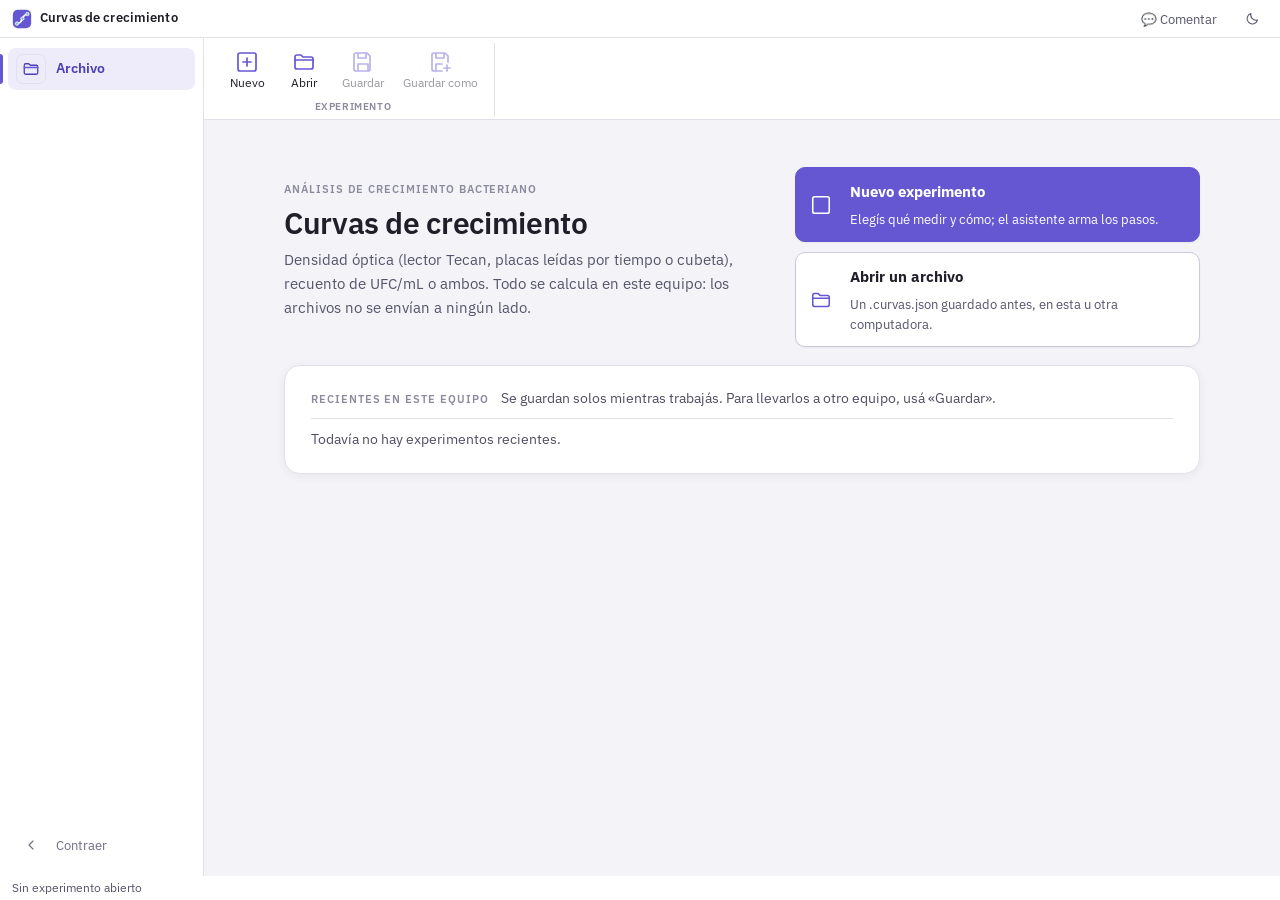
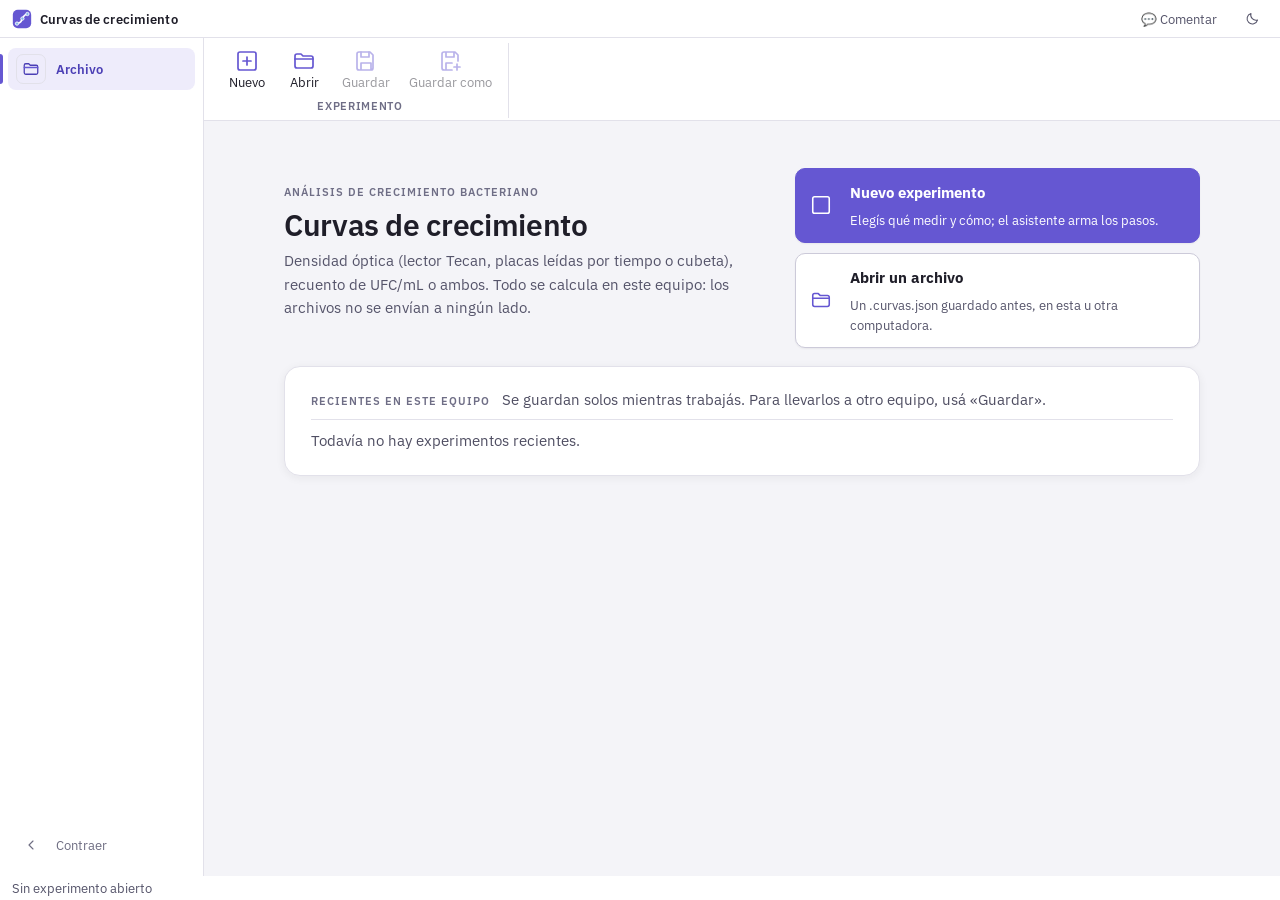
